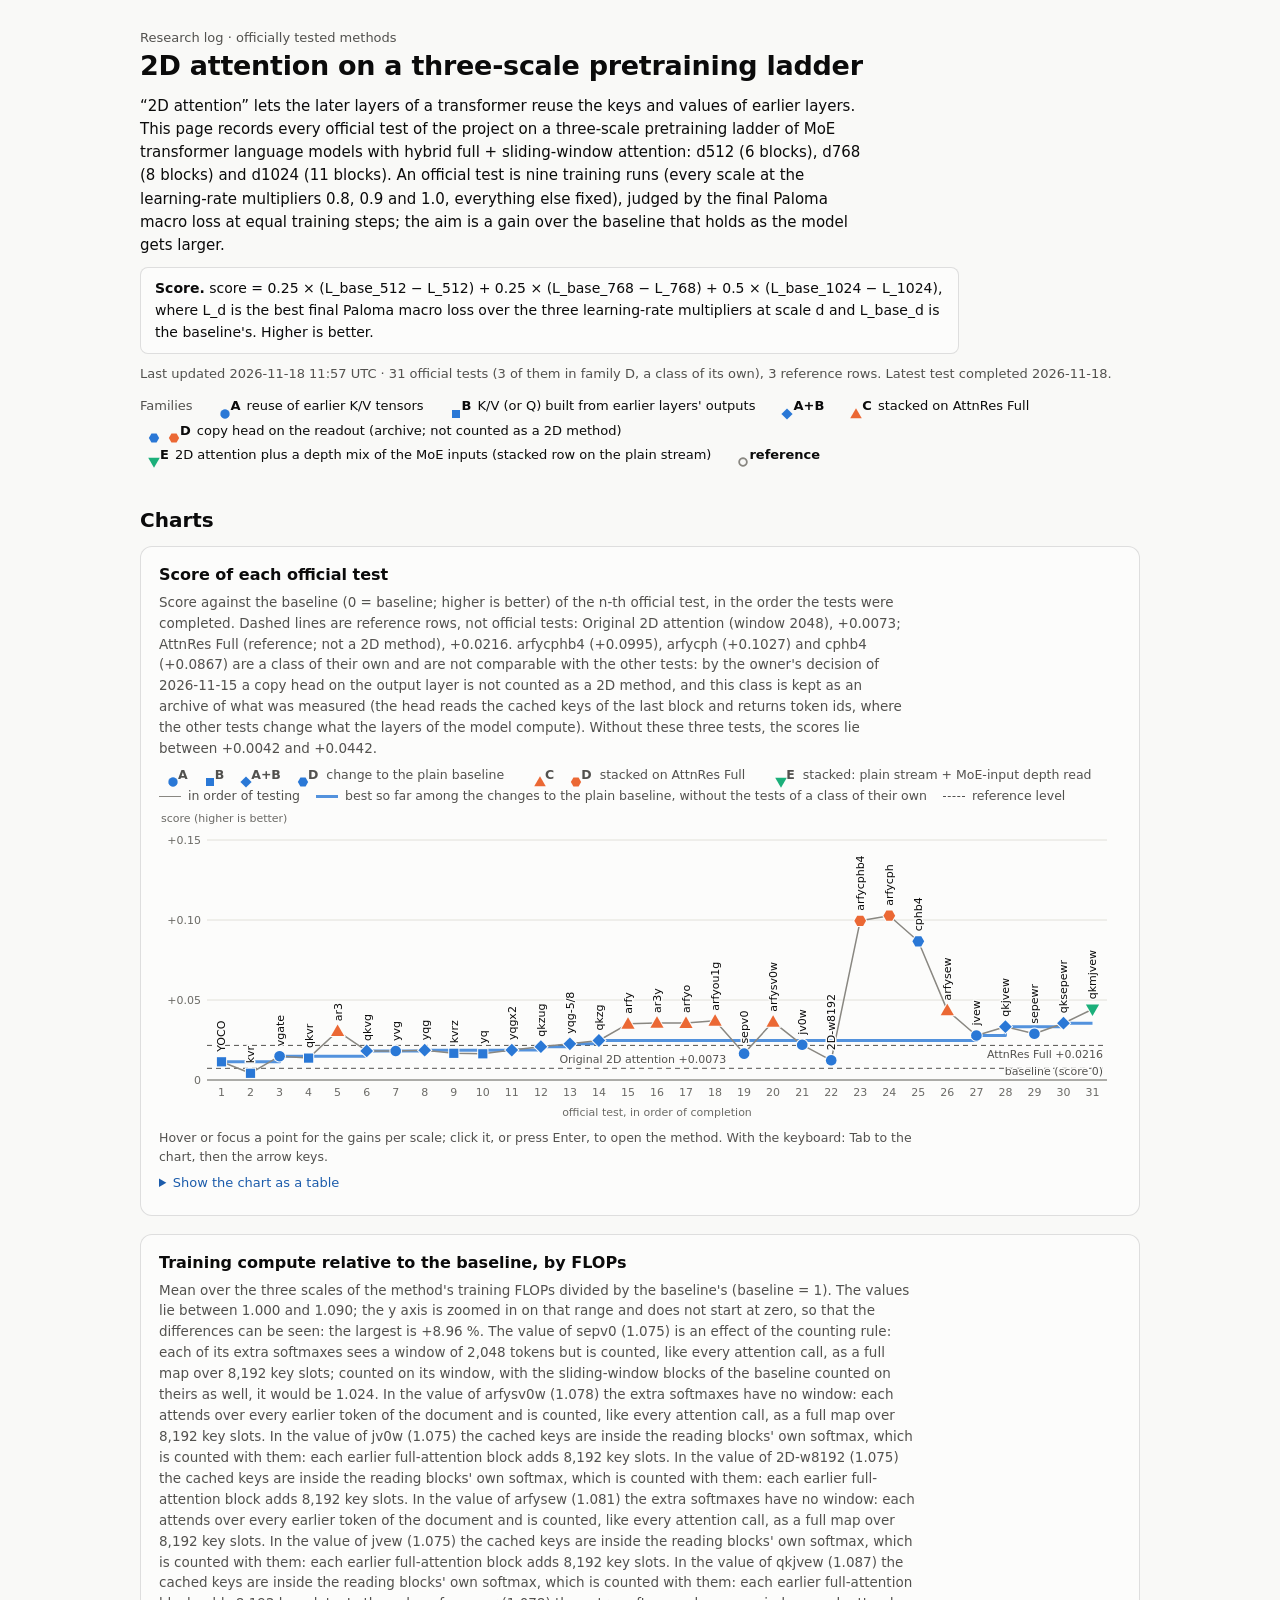
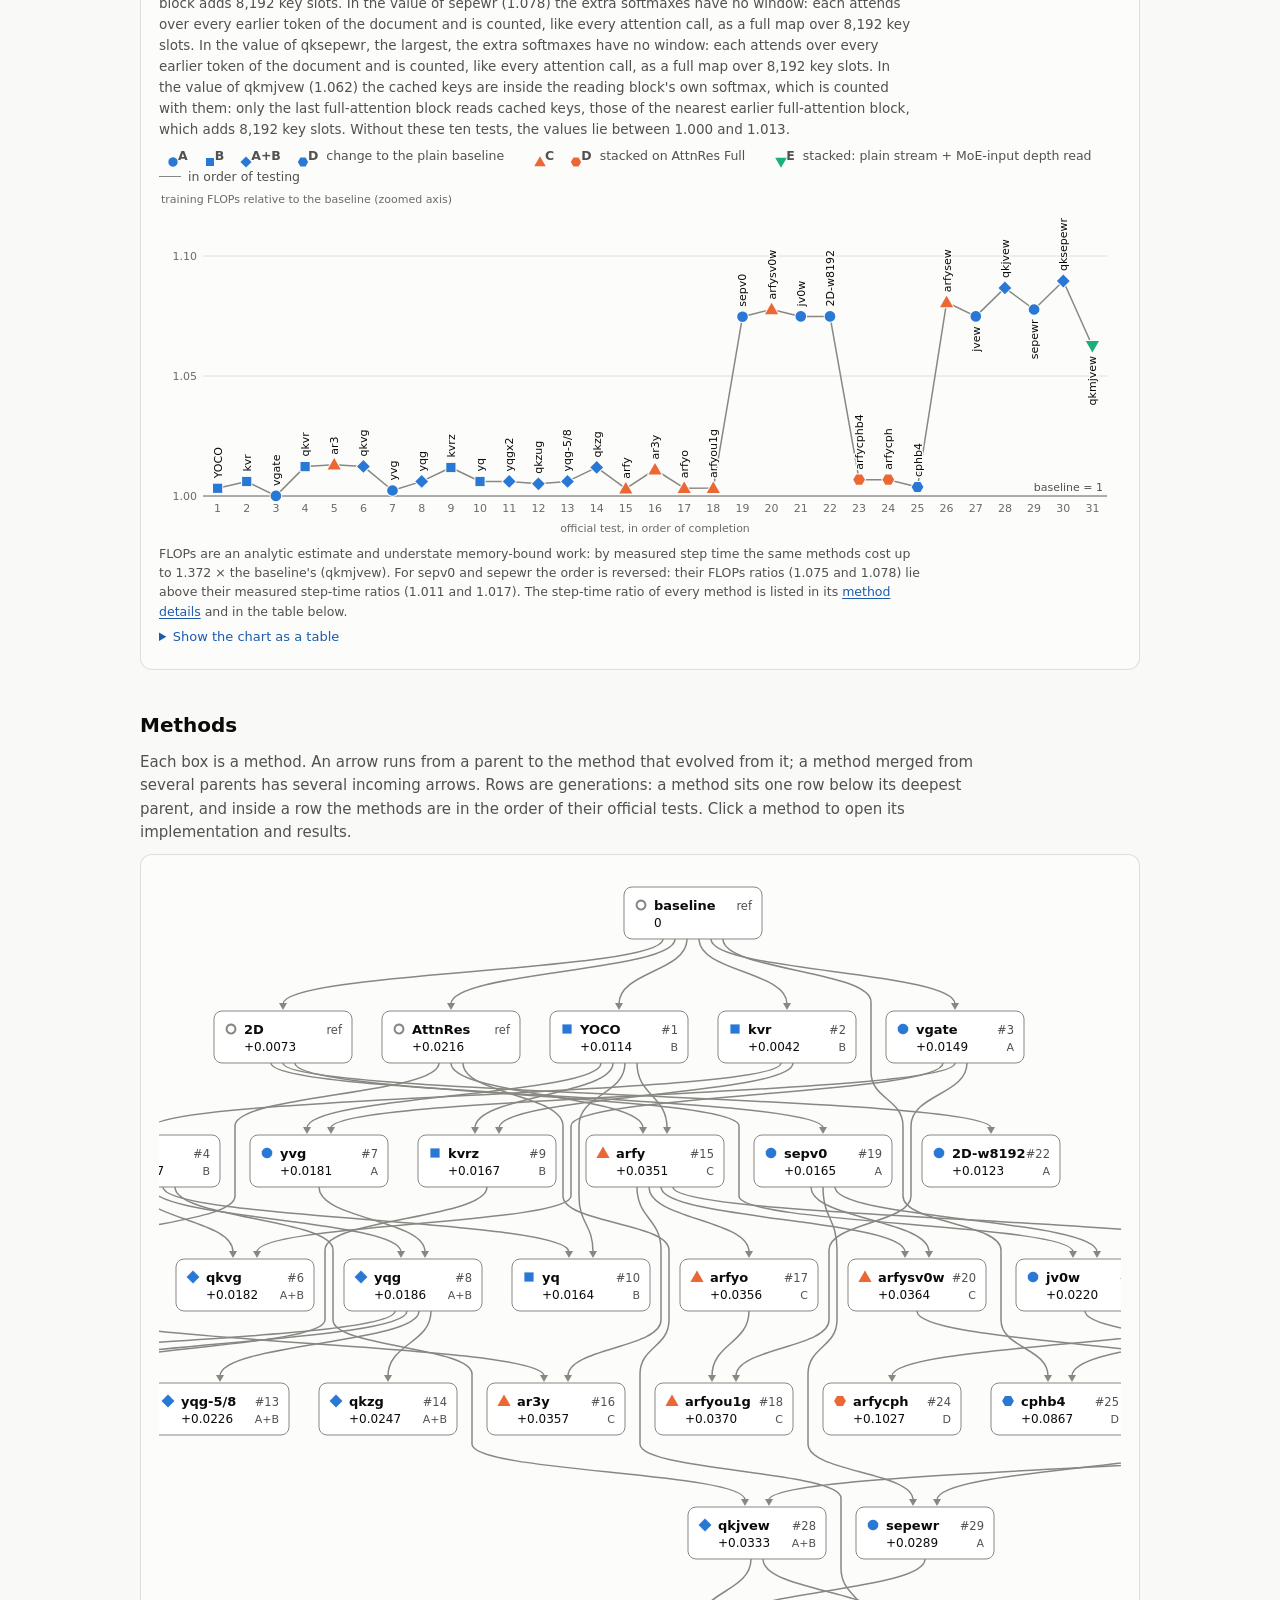
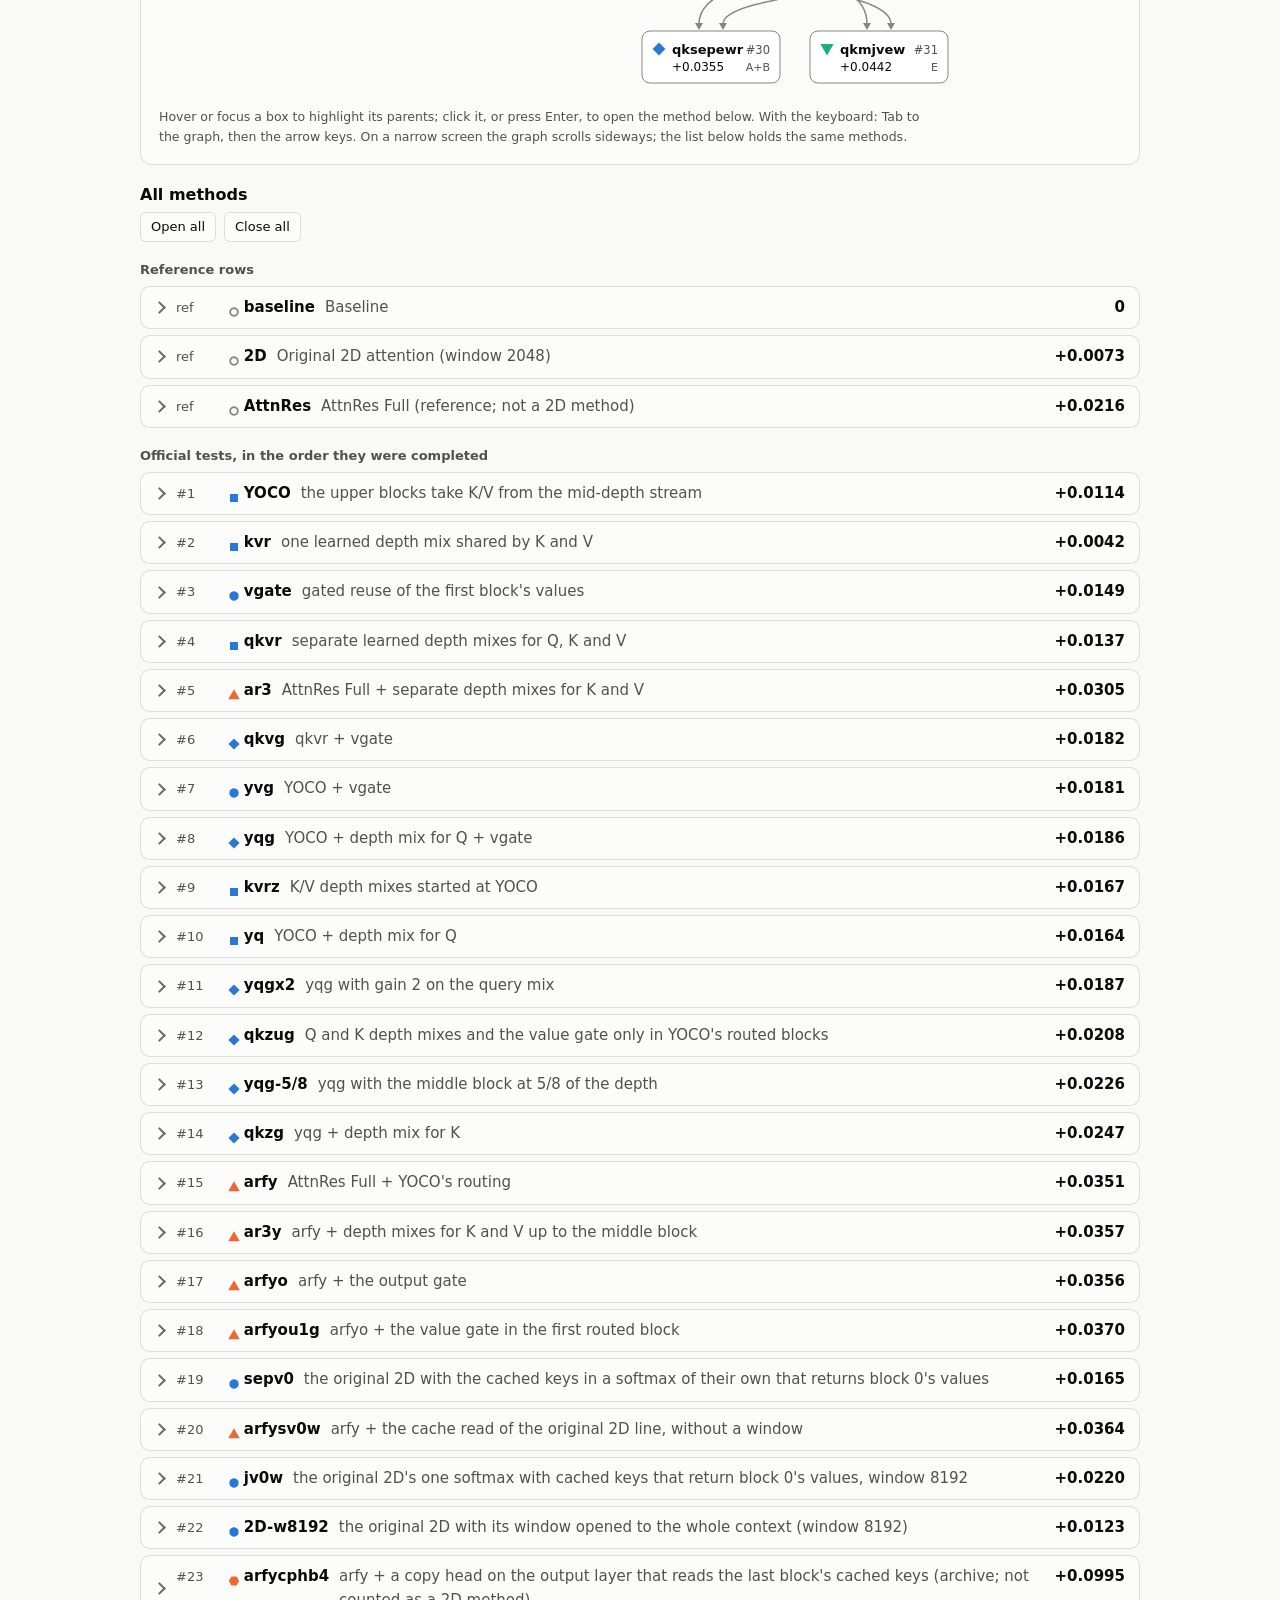
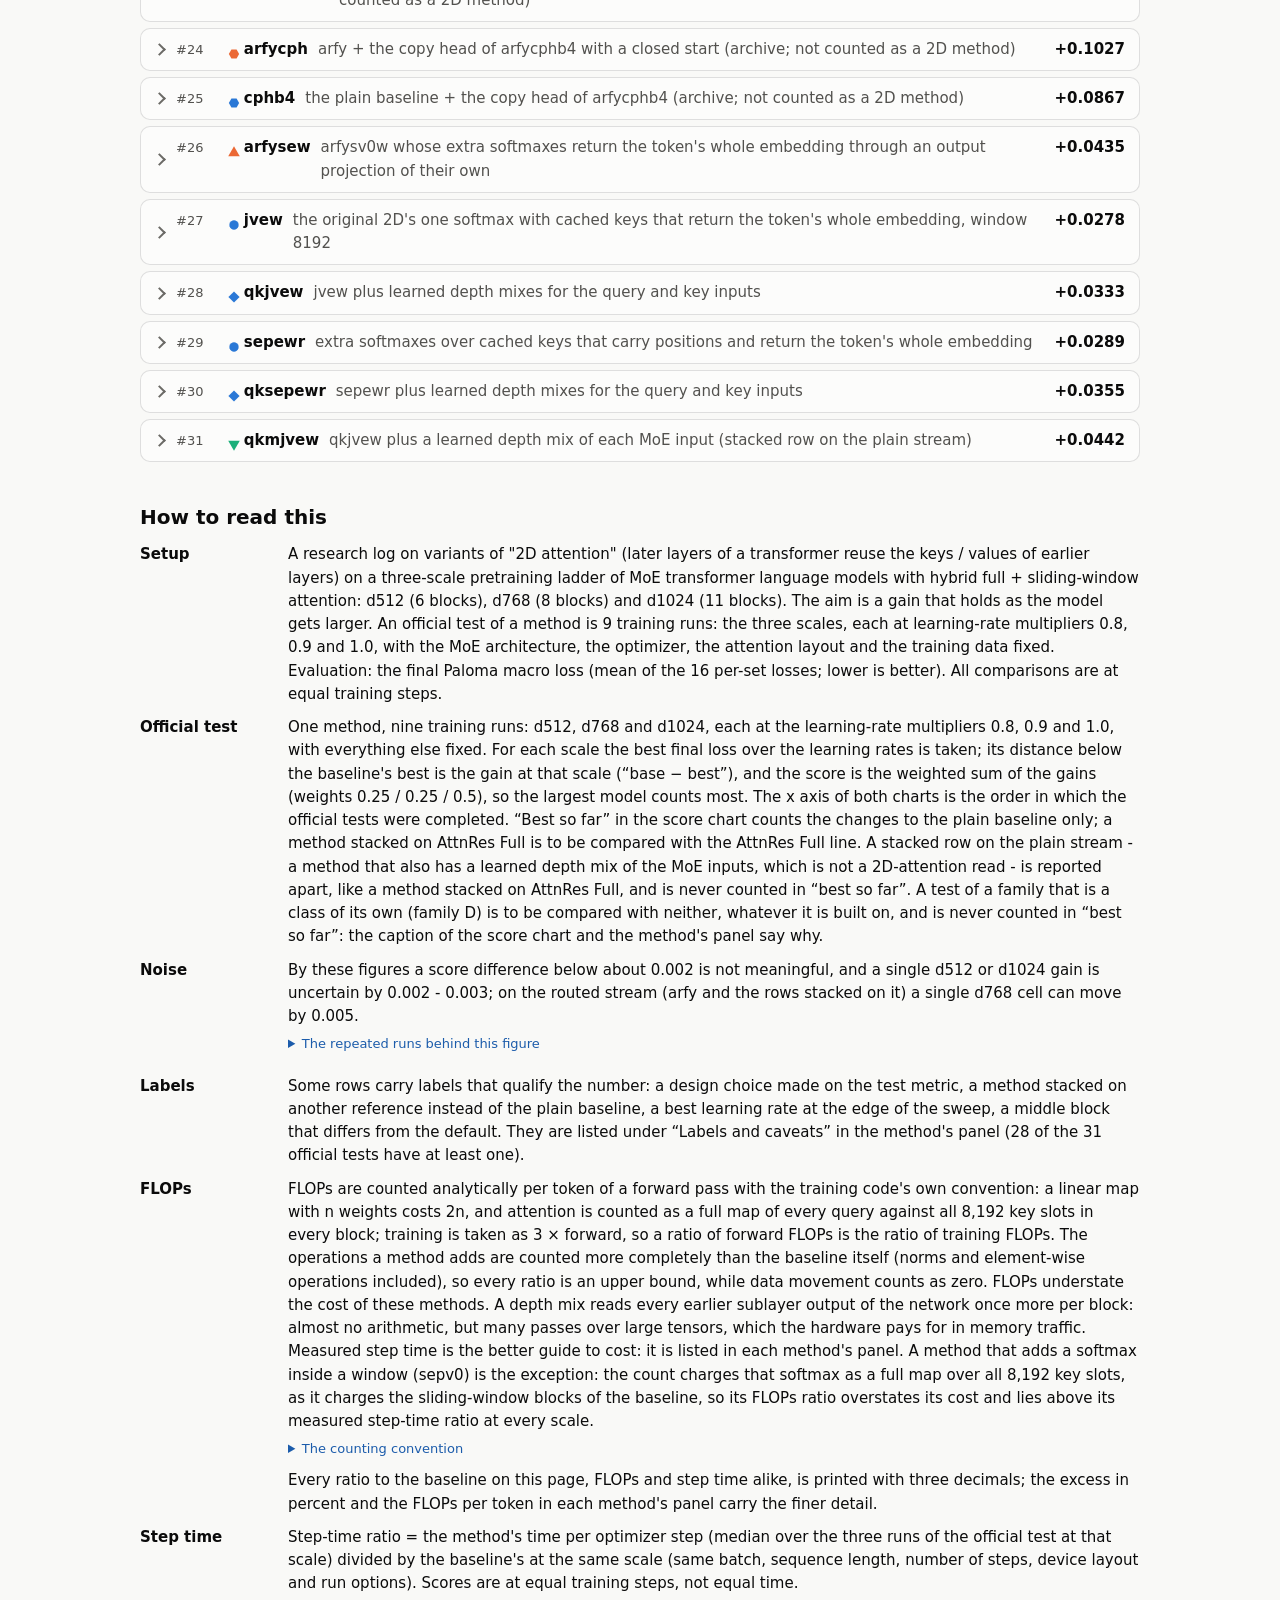
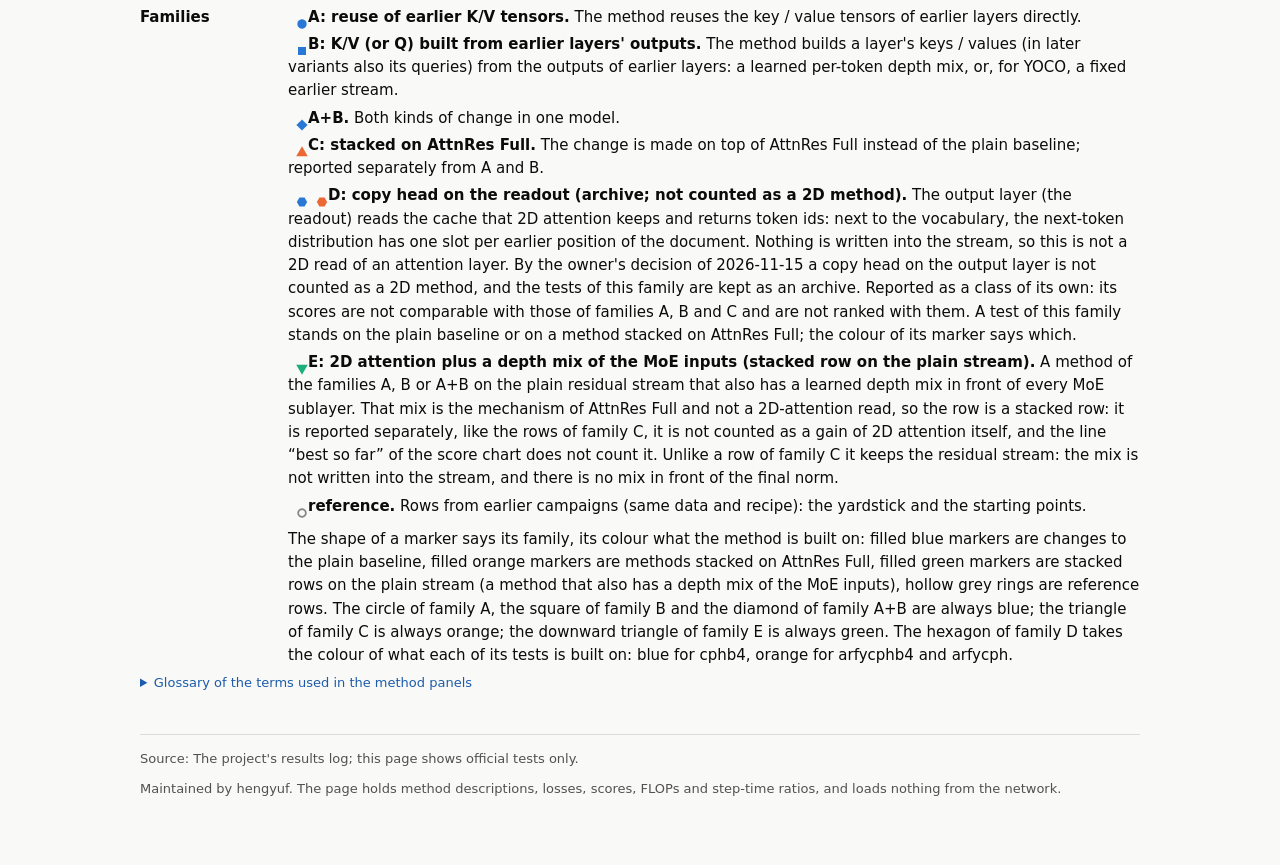
==== 2d-rsi/index.html @ 274626d0 "Official test 31: qkmjvew (+0.0442, stacked row on the plain stream) Co-Authored-By: Claude Fable 5." ====
<!doctype html>
<html lang="en">
<head>
<meta charset="utf-8">
<meta name="viewport" content="width=device-width, initial-scale=1">
<meta name="robots" content="noindex">
<meta name="referrer" content="no-referrer">
<meta http-equiv="Content-Security-Policy" content="default-src 'none'; style-src 'unsafe-inline'; script-src 'unsafe-inline'; img-src data:; base-uri 'none'; form-action 'none'">
<title>2D attention on a three-scale pretraining ladder: officially tested methods</title>
<meta name="description" content="Scores, training compute and lineage of every official test in a research log on 2D attention, on a three-scale pretraining ladder of MoE transformer language models.">
<link rel="icon" href="data:,">
<style>
/* Tokens: light first, dark selected separately (same hues, stepped for the dark surface). */
:root {
  color-scheme: light dark;
  --plane: #f9f9f7;
  --surface: #fcfcfb;
  --raised: #ffffff;
  --ink: #0b0b0b;
  --ink-2: #52514e;
  --ink-3: #6b6a66;
  --grid: #e1e0d9;
  --axis: #c3c2b7;
  --border: rgba(11, 11, 11, 0.12);
  --s1: #2a78d6;
  --s2: #eb6834;
  --s3: #1baf7a;
  --refmark: #898781;
  --link: #1c5cab;
  --focus: #2a78d6;
  --sel: #eef4fc;
  --tint: rgba(42, 120, 214, 0.12);
  --shadow: 0 2px 10px rgba(11, 11, 11, 0.12);
}
@media (prefers-color-scheme: dark) {
  :root {
    --plane: #0d0d0d;
    --surface: #1a1a19;
    --raised: #222221;
    --ink: #f0efec;
    --ink-2: #c3c2b7;
    --ink-3: #a09f97;
    --grid: #2c2c2a;
    --axis: #383835;
    --border: rgba(255, 255, 255, 0.12);
    --s1: #3987e5;
    --s2: #d95926;
    --s3: #199e70;
    --refmark: #898781;
    --link: #86b6ef;
    --focus: #6da7ec;
    --sel: #1d2a3b;
    --tint: rgba(57, 135, 229, 0.2);
    --shadow: 0 2px 12px rgba(0, 0, 0, 0.55);
  }
}

* { box-sizing: border-box; }
html { -webkit-text-size-adjust: 100%; text-size-adjust: 100%; }
body {
  margin: 0;
  background: var(--plane);
  color: var(--ink);
  font: 15px/1.55 system-ui, -apple-system, "Segoe UI", sans-serif;
}
.page { max-width: 1040px; margin: 0 auto; padding: 28px 20px 56px; }
h1 { font-size: 27px; line-height: 1.2; margin: 2px 0 12px; letter-spacing: -0.01em; }
h2 { font-size: 20px; margin: 40px 0 10px; }
h3 { font-size: 16px; margin: 0 0 4px; }
h4 { font-size: 14px; margin: 22px 0 6px; }
h5 { font-size: 14px; margin: 22px 0 6px; }
h6 { font-size: 14px; margin: 0 0 6px; }
p { margin: 0 0 10px; }
a { color: var(--link); text-underline-offset: 2px; }
code { font: 12.5px/1.5 ui-monospace, "SF Mono", Menlo, Consolas, monospace; }
:focus-visible { outline: 2px solid var(--focus); outline-offset: 2px; }
.quiet { color: var(--ink-2); }
.k { font-weight: 600; }
.sprite { position: absolute; }
.skip { position: absolute; left: -9999px; top: 8px; background: var(--raised); padding: 6px 10px; border-radius: 6px; }
.skip:focus { left: 12px; z-index: 20; }

/* header */
.eyebrow { color: var(--ink-2); font-size: 13px; margin: 0; }
.intro { max-width: 76ch; }
.formula-box {
  background: var(--surface); border: 1px solid var(--border); border-radius: 8px;
  padding: 10px 14px; max-width: 92ch; font-size: 14px;
}
.updated { color: var(--ink-2); font-size: 13px; }
.legend { display: flex; flex-wrap: wrap; gap: 4px 18px; align-items: center; font-size: 13px; margin: 12px 0 0; }
.lg-h { color: var(--ink-2); }
.lg { display: inline-flex; align-items: center; gap: 6px; }
.mk { flex: none; vertical-align: -2px; overflow: visible; }
.mk.g-plain { fill: var(--s1); }
.mk.g-stacked { fill: var(--s2); }
.mk.g-stacked_plain { fill: var(--s3); }
.mk.g-reference { fill: none; stroke: var(--refmark); stroke-width: 2; }
.noscript { border: 1px solid var(--border); border-radius: 8px; padding: 10px 14px; }

/* cards and charts */
.card {
  background: var(--surface); border: 1px solid var(--border); border-radius: 12px;
  margin: 0 0 18px; padding: 16px 18px 12px;
}
figcaption .sub { color: var(--ink-2); font-size: 13.5px; max-width: 88ch; margin-bottom: 6px; }
.keys { display: flex; flex-wrap: wrap; gap: 2px 16px; align-items: center; font-size: 12.5px; color: var(--ink-2); margin: 0 0 4px; }
.keys .lg { gap: 5px; margin-right: -8px; }
.keys .lg-g { margin-right: 6px; }
.key { display: inline-flex; align-items: center; gap: 7px; }
.key .ln { display: inline-block; width: 22px; height: 0; border-top: 2px solid var(--refmark); }
.key .ln-seq { border-top-width: 1.5px; }
.key .ln-best { border-top-color: var(--s1); border-top-width: 3px; opacity: 0.8; }
.key .ln-ref { border-top: 1.5px dashed var(--ink-2); }
.chart { position: relative; min-height: 300px; }
.chart svg, .forest-scroll svg { display: block; overflow: visible; }
/* the hidden text the script measures label widths with (same font as the chart texts) */
.measure { position: absolute; left: -9999px; top: 0; visibility: hidden; pointer-events: none; }
.hint { color: var(--ink-2); font-size: 12.5px; margin: 6px 0 6px; max-width: 96ch; }
svg text { font-family: inherit; fill: var(--ink-2); font-size: 11px; }
.t-tick { font-variant-numeric: tabular-nums; fill: var(--ink-3); }
.t-axis { fill: var(--ink-3); }
.t-lab { fill: var(--ink); font-size: 11px; }
.t-ref { fill: var(--ink-2); }
.halo { paint-order: stroke; stroke: var(--surface); stroke-width: 3px; stroke-linejoin: round; }
.grid { stroke: var(--grid); stroke-width: 1; }
/* Lines that carry information keep 3:1 against the card in both themes: the baseline level, the best-so-far
   band (the series colour at 0.8 is 3.1:1 light, 3.5:1 dark) and the borders of the forest boxes. */
.base { stroke: var(--ink-3); stroke-width: 1; }
.l-seq { fill: none; stroke: var(--refmark); stroke-width: 1.5; stroke-linejoin: round; stroke-linecap: round; }
.l-best { fill: none; stroke: var(--s1); stroke-width: 3; stroke-opacity: 0.8; stroke-linejoin: round; }
.l-ref { stroke: var(--ink-2); stroke-width: 1; stroke-dasharray: 5 4; }
.cross { stroke: var(--ink-3); stroke-width: 1; visibility: hidden; }
.cross.is-on { visibility: visible; }
.pt { cursor: pointer; outline: none; }
.pt .hit { fill: transparent; }
.pt .ring { fill: none; stroke: transparent; stroke-width: 2; }
.pt.is-hover .ring { stroke: var(--ink-3); }
.pt.is-selected .ring { stroke: var(--ink); }
.pt:focus-visible .ring { stroke: var(--focus); stroke-width: 3; }
.sh { stroke: var(--surface); stroke-width: 2; paint-order: stroke; }
.sh.g-plain { fill: var(--s1); }
.sh.g-stacked { fill: var(--s2); }
.sh.g-stacked_plain { fill: var(--s3); }
.sh.g-reference { fill: var(--raised); stroke: var(--refmark); stroke-width: 2; paint-order: normal; }

/* forest */
.forest-scroll { overflow-x: auto; padding: 4px 0 6px; }
.forest-scroll svg { margin: 0 auto; }
.node { cursor: pointer; outline: none; }
.node .box { fill: var(--raised); stroke: var(--refmark); stroke-width: 1; }
.node .ring { fill: none; stroke: transparent; stroke-width: 3; }
.node.is-hover .box { stroke: var(--ink-2); }
.node.is-selected .box { fill: var(--sel); stroke: var(--focus); stroke-width: 2; }
.node:focus-visible .ring { stroke: var(--focus); }
.n-tag { font-size: 13px; font-weight: 600; fill: var(--ink); }
.n-num { font-size: 11.5px; fill: var(--ink-2); font-variant-numeric: tabular-nums; }
.n-score { font-size: 12px; fill: var(--ink); font-variant-numeric: tabular-nums; }
.n-fam { font-size: 11px; fill: var(--ink-2); }
.edge { fill: none; stroke: var(--refmark); stroke-width: 1.5; }
.arrow { fill: var(--refmark); }
.edge.is-on { stroke: var(--ink); stroke-width: 2; }
.arrow.is-on { fill: var(--ink); }
.forest.has-focus .edge:not(.is-on), .forest.has-focus .arrow:not(.is-on) { opacity: 0.28; }
.forest.has-focus .node:not(.is-rel) { opacity: 0.5; }

/* tooltip */
.tip {
  position: absolute; z-index: 30; pointer-events: none; max-width: 320px;
  background: var(--raised); color: var(--ink); border: 1px solid var(--border); border-radius: 8px;
  box-shadow: var(--shadow); padding: 9px 11px; font-size: 12.5px; line-height: 1.45;
}
.tip[hidden] { display: none; }
.tip .th { font-weight: 600; margin: 0 0 2px; display: flex; gap: 6px; align-items: center; }
.tip .tv { font-size: 16px; font-weight: 600; font-variant-numeric: tabular-nums; margin: 2px 0 4px; }
.tip .tv small { font-size: 12px; font-weight: 400; color: var(--ink-2); }
.tip .tr { display: flex; justify-content: space-between; gap: 16px; font-variant-numeric: tabular-nums; }
.tip .tr span:first-child { color: var(--ink-2); }
.tip .tn { color: var(--ink-2); margin: 4px 0 0; }

/* method list */
.sectlead { max-width: 88ch; color: var(--ink-2); }
.toolbar { display: flex; gap: 8px; margin: 0 0 8px; }
button {
  font: inherit; font-size: 13px; color: var(--ink); background: var(--surface);
  border: 1px solid var(--border); border-radius: 6px; padding: 4px 10px; cursor: pointer;
}
button:hover { border-color: var(--ink-3); }
h4.grp { color: var(--ink-2); font-weight: 600; font-size: 13px; margin: 18px 0 6px; }
.mlist { display: grid; gap: 6px; }
details.method {
  background: var(--surface); border: 1px solid var(--border); border-radius: 10px;
  scroll-margin-top: 10px;
}
details.method.is-selected { border-color: var(--focus); box-shadow: 0 0 0 1px var(--focus); }
details.method > summary {
  display: flex; flex-wrap: wrap; align-items: baseline; gap: 2px 10px;
  padding: 9px 14px; cursor: pointer; list-style: none; border-radius: 10px;
}
details.method > summary::-webkit-details-marker { display: none; }
details.method > summary::before {
  content: ""; flex: none; width: 7px; height: 7px; margin-right: 2px; align-self: center;
  border-right: 2px solid var(--ink-3); border-bottom: 2px solid var(--ink-3); transform: rotate(-45deg);
}
details.method[open] > summary::before { transform: rotate(45deg); }
details.method[open] > summary { border-bottom: 1px solid var(--border); border-radius: 10px 10px 0 0; }
details.method.is-selected > summary { background: var(--sel); }
.s-n { color: var(--ink-2); font-variant-numeric: tabular-nums; min-width: 2.6em; font-size: 13px; }
.s-tag { font-weight: 600; }
.s-title { flex: 1 1 260px; color: var(--ink-2); }
.s-score { margin-left: auto; font-weight: 600; font-variant-numeric: tabular-nums; }
.panel { padding: 12px 16px 14px; }
.panel > p, .panel li { max-width: 92ch; }
.lead { font-size: 15.5px; }
.chips { display: flex; flex-wrap: wrap; gap: 6px; margin-bottom: 8px; }
.chip {
  font-size: 12px; color: var(--ink-2); border: 1px solid var(--border); border-radius: 999px;
  padding: 1px 9px; background: var(--raised);
}
.rel { font-weight: 600; font-size: 13.5px; margin: 10px 0 4px; }
.rel .goto { font-weight: 400; }
ul { margin: 0 0 10px; padding-left: 20px; }
ul.parents, ul.labels, ul.codes, ul.ops, ul.fam { padding-left: 18px; }
ul.labels li { margin-bottom: 4px; }
ul.labels { border-left: 3px solid var(--ink-3); padding: 6px 10px 6px 30px; background: var(--raised); border-radius: 0 8px 8px 0; }
ul.formulas { list-style: none; padding: 8px 12px; background: var(--raised); border: 1px solid var(--border); border-radius: 8px; overflow-x: auto; }
ul.formulas li { white-space: pre-wrap; max-width: none; }
ul.fam { list-style: none; padding-left: 0; }
ul.fam li { margin-bottom: 4px; }
ul.fam .mk { margin-right: 6px; }
ul.codes, ul.ops { font-size: 13px; color: var(--ink-2); }
.goto { white-space: nowrap; }
.goto .mk { margin-right: 4px; }
.scoreline { font-variant-numeric: tabular-nums; margin-top: 8px; }
.note { font-size: 13px; color: var(--ink-2); }
.variant { border: 1px dashed var(--axis); border-radius: 8px; padding: 10px 12px; margin: 12px 0; }
.back { margin: 14px 0 0; font-size: 13px; display: flex; gap: 16px; }
details.sub { margin: 6px 0 10px; }
details.sub > summary { cursor: pointer; color: var(--link); font-size: 13px; width: fit-content; }
details.sub[open] > summary { margin-bottom: 8px; }

/* tables */
.tablewrap { overflow-x: auto; margin: 6px 0 10px; }
table { border-collapse: collapse; font-size: 13px; }
table.view { min-width: 100%; }
caption { caption-side: bottom; text-align: left; color: var(--ink-2); font-size: 12.5px; padding-top: 6px; max-width: 92ch; }
th, td { padding: 4px 10px; border-bottom: 1px solid var(--grid); text-align: left; vertical-align: baseline; }
thead th { color: var(--ink-2); font-weight: 600; border-bottom-color: var(--axis); white-space: nowrap; }
tbody th { font-weight: 600; white-space: nowrap; }
.num { text-align: right; font-variant-numeric: tabular-nums; white-space: nowrap; }
strong.best { background: var(--tint); border-radius: 4px; padding: 0 3px; margin: 0 -3px; }
tr.b-row td { color: var(--ink-2); }
tr.b-row td, tr.m-row + tr.b-row td { border-bottom-color: var(--axis); }
td.gain { font-weight: 600; }

/* notes */
dl.notes { display: grid; grid-template-columns: minmax(90px, 130px) 1fr; gap: 10px 18px; margin: 0; }
dl.notes > dt { font-weight: 600; }
dl.notes > dd { margin: 0; max-width: 92ch; }
.glossary dl { margin: 0; }
.glossary dt { font-weight: 600; margin-top: 8px; }
.glossary dd { margin: 0; max-width: 92ch; color: var(--ink-2); }
footer { margin-top: 40px; padding-top: 14px; border-top: 1px solid var(--border); color: var(--ink-2); font-size: 13px; }

@media (max-width: 560px) {
  .page { padding: 18px 12px 40px; }
  h1 { font-size: 22px; }
  .card { padding: 12px 10px 10px; border-radius: 10px; }
  dl.notes { grid-template-columns: 1fr; gap: 2px 0; }
  dl.notes > dd { margin-bottom: 10px; }
  .panel { padding: 10px 12px 12px; }
  th, td { padding: 4px 7px; }
}
@media (prefers-reduced-motion: reduce) {
  * { scroll-behavior: auto !important; transition: none !important; animation: none !important; }
}
@media (forced-colors: active) {
  .sh.g-plain, .sh.g-stacked, .sh.g-stacked_plain, .mk.g-plain, .mk.g-stacked, .mk.g-stacked_plain { fill: CanvasText; }
  .l-seq, .l-best, .l-ref, .edge, .grid, .base { stroke: CanvasText; }
  .node .box { stroke: CanvasText; }
}
</style>
</head>
<body>
<svg class="sprite" width="0" height="0" aria-hidden="true" focusable="false"><defs><symbol id="mk-circle" viewBox="-8 -8 16 16"><path d="M5.3 0L5.04 1.64L4.29 3.12L3.12 4.29L1.64 5.04L0 5.3L-1.64 5.04L-3.12 4.29L-4.29 3.12L-5.04 1.64L-5.3 0L-5.04 -1.64L-4.29 -3.12L-3.12 -4.29L-1.64 -5.04L-0 -5.3L1.64 -5.04L3.12 -4.29L4.29 -3.12L5.04 -1.64Z"/></symbol><symbol id="mk-square" viewBox="-8 -8 16 16"><path d="M-4.6 -4.6L4.6 -4.6L4.6 4.6L-4.6 4.6Z"/></symbol><symbol id="mk-diamond" viewBox="-8 -8 16 16"><path d="M0 -6.4L6.4 0L0 6.4L-6.4 0Z"/></symbol><symbol id="mk-triangle" viewBox="-8 -8 16 16"><path d="M0 -6.6L6.6 4.9L-6.6 4.9Z"/></symbol><symbol id="mk-triangle-down" viewBox="-8 -8 16 16"><path d="M0 6.6L6.6 -4.9L-6.6 -4.9Z"/></symbol><symbol id="mk-hexagon" viewBox="-8 -8 16 16"><path d="M5.9 0L2.95 5.11L-2.95 5.11L-5.9 0L-2.95 -5.11L2.95 -5.11Z"/></symbol><symbol id="mk-ring" viewBox="-8 -8 16 16"><path d="M4.4 0L4.18 1.36L3.56 2.59L2.59 3.56L1.36 4.18L0 4.4L-1.36 4.18L-2.59 3.56L-3.56 2.59L-4.18 1.36L-4.4 0L-4.18 -1.36L-3.56 -2.59L-2.59 -3.56L-1.36 -4.18L-0 -4.4L1.36 -4.18L2.59 -3.56L3.56 -2.59L4.18 -1.36Z"/></symbol></defs></svg>
<a class="skip" href="#methods">Skip to the methods</a>
<div class="page">
<header><p class="eyebrow">Research log · officially tested methods</p><h1>2D attention on a three-scale pretraining ladder</h1><p class="intro">“2D attention” lets the later layers of a transformer reuse the keys and values of earlier layers. This page records every official test of the project on a three-scale pretraining ladder of MoE transformer language models with hybrid full + sliding-window attention: d512 (6 blocks), d768 (8 blocks) and d1024 (11 blocks). An official test is nine training runs (every scale at the learning-rate multipliers 0.8, 0.9 and 1.0, everything else fixed), judged by the final Paloma macro loss at equal training steps; the aim is a gain over the baseline that holds as the model gets larger.</p><p class="formula-box"><span class="k">Score.</span> score = 0.25 × (L_base_512 − L_512) + 0.25 × (L_base_768 − L_768) + 0.5 × (L_base_1024 − L_1024), where L_d is the best final Paloma macro loss over the three learning-rate multipliers at scale d and L_base_d is the baseline&#x27;s. Higher is better.</p><p class="updated">Last updated <time datetime="2026-11-18T11:57:15Z">2026-11-18 11:57 UTC</time> · 31 official tests (3 of them in family D, a class of its own), 3 reference rows. Latest test completed 2026-11-18.</p><p class="legend" id="legend"><span class="lg-h">Families</span><span class="lg" title="The method reuses the key / value tensors of earlier layers directly."><svg class="mk g-plain" viewBox="-8 -8 16 16" width="14" height="14" aria-hidden="true" focusable="false"><use href="#mk-circle"/></svg><strong>A</strong> reuse of earlier K/V tensors</span><span class="lg" title="The method builds a layer&#x27;s keys / values (in later variants also its queries) from the outputs of earlier layers: a learned per-token depth mix, or, for YOCO, a fixed earlier stream."><svg class="mk g-plain" viewBox="-8 -8 16 16" width="14" height="14" aria-hidden="true" focusable="false"><use href="#mk-square"/></svg><strong>B</strong> K/V (or Q) built from earlier layers&#x27; outputs</span><span class="lg" title="Both kinds of change in one model."><svg class="mk g-plain" viewBox="-8 -8 16 16" width="14" height="14" aria-hidden="true" focusable="false"><use href="#mk-diamond"/></svg><strong>A+B</strong></span><span class="lg" title="The change is made on top of AttnRes Full instead of the plain baseline; reported separately from A and B."><svg class="mk g-stacked" viewBox="-8 -8 16 16" width="14" height="14" aria-hidden="true" focusable="false"><use href="#mk-triangle"/></svg><strong>C</strong> stacked on AttnRes Full</span><span class="lg" title="The output layer (the readout) reads the cache that 2D attention keeps and returns token ids: next to the vocabulary, the next-token distribution has one slot per earlier position of the document. Nothing is written into the stream, so this is not a 2D read of an attention layer. By the owner&#x27;s decision of 2026-11-15 a copy head on the output layer is not counted as a 2D method, and the tests of this family are kept as an archive. Reported as a class of its own: its scores are not comparable with those of families A, B and C and are not ranked with them. A test of this family stands on the plain baseline or on a method stacked on AttnRes Full; the colour of its marker says which."><svg class="mk g-plain" viewBox="-8 -8 16 16" width="14" height="14" aria-hidden="true" focusable="false"><use href="#mk-hexagon"/></svg><svg class="mk g-stacked" viewBox="-8 -8 16 16" width="14" height="14" aria-hidden="true" focusable="false"><use href="#mk-hexagon"/></svg><strong>D</strong> copy head on the readout (archive; not counted as a 2D method)</span><span class="lg" title="A method of the families A, B or A+B on the plain residual stream that also has a learned depth mix in front of every MoE sublayer. That mix is the mechanism of AttnRes Full and not a 2D-attention read, so the row is a stacked row: it is reported separately, like the rows of family C, it is not counted as a gain of 2D attention itself, and the line “best so far” of the score chart does not count it. Unlike a row of family C it keeps the residual stream: the mix is not written into the stream, and there is no mix in front of the final norm."><svg class="mk g-stacked_plain" viewBox="-8 -8 16 16" width="14" height="14" aria-hidden="true" focusable="false"><use href="#mk-triangle-down"/></svg><strong>E</strong> 2D attention plus a depth mix of the MoE inputs (stacked row on the plain stream)</span><span class="lg" title="Rows from earlier campaigns (same data and recipe): the yardstick and the starting points."><svg class="mk g-reference" viewBox="-8 -8 16 16" width="14" height="14" aria-hidden="true" focusable="false"><use href="#mk-ring"/></svg><strong>reference</strong></span></p></header>
<noscript><p class="noscript">The two charts and the forest are drawn by a script on this page. Without it, the tables under each chart and the list of methods hold the same data.</p></noscript>
<main>
<section id="charts" aria-labelledby="h-charts"><h2 id="h-charts">Charts</h2><figure class="card" id="card-score"><figcaption><h3>Score of each official test</h3><p class="sub">Score against the baseline (0 = baseline; higher is better) of the n-th official test, in the order the tests were completed. Dashed lines are reference rows, not official tests: Original 2D attention (window 2048), +0.0073; AttnRes Full (reference; not a 2D method), +0.0216. arfycphb4 (+0.0995), arfycph (+0.1027) and cphb4 (+0.0867) are a class of their own and are not comparable with the other tests: by the owner&#x27;s decision of 2026-11-15 a copy head on the output layer is not counted as a 2D method, and this class is kept as an archive of what was measured (the head reads the cached keys of the last block and returns token ids, where the other tests change what the layers of the model compute). Without these three tests, the scores lie between +0.0042 and +0.0442.</p><p class="keys"><span class="lg" title="The method reuses the key / value tensors of earlier layers directly."><svg class="mk g-plain" viewBox="-8 -8 16 16" width="14" height="14" aria-hidden="true" focusable="false"><use href="#mk-circle"/></svg><strong>A</strong></span><span class="lg" title="The method builds a layer&#x27;s keys / values (in later variants also its queries) from the outputs of earlier layers: a learned per-token depth mix, or, for YOCO, a fixed earlier stream."><svg class="mk g-plain" viewBox="-8 -8 16 16" width="14" height="14" aria-hidden="true" focusable="false"><use href="#mk-square"/></svg><strong>B</strong></span><span class="lg" title="Both kinds of change in one model."><svg class="mk g-plain" viewBox="-8 -8 16 16" width="14" height="14" aria-hidden="true" focusable="false"><use href="#mk-diamond"/></svg><strong>A+B</strong></span><span class="lg" title="The output layer (the readout) reads the cache that 2D attention keeps and returns token ids: next to the vocabulary, the next-token distribution has one slot per earlier position of the document. Nothing is written into the stream, so this is not a 2D read of an attention layer. By the owner&#x27;s decision of 2026-11-15 a copy head on the output layer is not counted as a 2D method, and the tests of this family are kept as an archive. Reported as a class of its own: its scores are not comparable with those of families A, B and C and are not ranked with them. A test of this family stands on the plain baseline or on a method stacked on AttnRes Full; the colour of its marker says which."><svg class="mk g-plain" viewBox="-8 -8 16 16" width="14" height="14" aria-hidden="true" focusable="false"><use href="#mk-hexagon"/></svg><strong>D</strong></span><span class="lg-g">change to the plain baseline</span><span class="lg" title="The change is made on top of AttnRes Full instead of the plain baseline; reported separately from A and B."><svg class="mk g-stacked" viewBox="-8 -8 16 16" width="14" height="14" aria-hidden="true" focusable="false"><use href="#mk-triangle"/></svg><strong>C</strong></span><span class="lg" title="The output layer (the readout) reads the cache that 2D attention keeps and returns token ids: next to the vocabulary, the next-token distribution has one slot per earlier position of the document. Nothing is written into the stream, so this is not a 2D read of an attention layer. By the owner&#x27;s decision of 2026-11-15 a copy head on the output layer is not counted as a 2D method, and the tests of this family are kept as an archive. Reported as a class of its own: its scores are not comparable with those of families A, B and C and are not ranked with them. A test of this family stands on the plain baseline or on a method stacked on AttnRes Full; the colour of its marker says which."><svg class="mk g-stacked" viewBox="-8 -8 16 16" width="14" height="14" aria-hidden="true" focusable="false"><use href="#mk-hexagon"/></svg><strong>D</strong></span><span class="lg-g">stacked on AttnRes Full</span><span class="lg" title="A method of the families A, B or A+B on the plain residual stream that also has a learned depth mix in front of every MoE sublayer. That mix is the mechanism of AttnRes Full and not a 2D-attention read, so the row is a stacked row: it is reported separately, like the rows of family C, it is not counted as a gain of 2D attention itself, and the line “best so far” of the score chart does not count it. Unlike a row of family C it keeps the residual stream: the mix is not written into the stream, and there is no mix in front of the final norm."><svg class="mk g-stacked_plain" viewBox="-8 -8 16 16" width="14" height="14" aria-hidden="true" focusable="false"><use href="#mk-triangle-down"/></svg><strong>E</strong></span><span class="lg-g">stacked: plain stream + MoE-input depth read</span><span class="key"><span class="ln ln-seq"></span>in order of testing</span><span class="key key-best"><span class="ln ln-best"></span>best so far among the changes to the plain baseline, without the tests of a class of their own</span><span class="key"><span class="ln ln-ref"></span>reference level</span></p></figcaption><div class="chart" id="chart-score" data-chart="score"></div><p class="hint">Hover or focus a point for the gains per scale; click it, or press Enter, to open the method. With the keyboard: Tab to the chart, then the arrow keys.</p><details class="sub tv"><summary>Show the chart as a table</summary><div class="tablewrap"><table class="view"><caption>Score and gain per scale of every official test, then the reference rows.</caption><thead><tr><th scope="col" class="num">Test</th><th scope="col">Method</th><th scope="col">Family</th><th scope="col" class="num">Score</th><th scope="col" class="num">Base − best, d512</th><th scope="col" class="num">Base − best, d768</th><th scope="col" class="num">Base − best, d1024</th></tr></thead><tbody><tr><th class="num" scope="row">1</th><td><a class="goto" href="#m-yoco" data-goto="yoco"><svg class="mk g-plain" viewBox="-8 -8 16 16" width="14" height="14" aria-hidden="true" focusable="false"><use href="#mk-square"/></svg>YOCO</a> <span class="quiet">the upper blocks take K/V from the mid-depth stream</span></td><td>B</td><td class="num"><strong>+0.0114</strong></td><td class="num">+0.01464</td><td class="num">+0.01436</td><td class="num">+0.00839</td></tr><tr><th class="num" scope="row">2</th><td><a class="goto" href="#m-kvr" data-goto="kvr"><svg class="mk g-plain" viewBox="-8 -8 16 16" width="14" height="14" aria-hidden="true" focusable="false"><use href="#mk-square"/></svg>kvr</a> <span class="quiet">one learned depth mix shared by K and V</span></td><td>B</td><td class="num"><strong>+0.0042</strong></td><td class="num">+0.00036</td><td class="num">+0.01090</td><td class="num">+0.00272</td></tr><tr><th class="num" scope="row">3</th><td><a class="goto" href="#m-vgate" data-goto="vgate"><svg class="mk g-plain" viewBox="-8 -8 16 16" width="14" height="14" aria-hidden="true" focusable="false"><use href="#mk-circle"/></svg>vgate</a> <span class="quiet">gated reuse of the first block&#x27;s values</span></td><td>A</td><td class="num"><strong>+0.0149</strong></td><td class="num">+0.02351</td><td class="num">+0.01704</td><td class="num">+0.00953</td></tr><tr><th class="num" scope="row">4</th><td><a class="goto" href="#m-qkvr" data-goto="qkvr"><svg class="mk g-plain" viewBox="-8 -8 16 16" width="14" height="14" aria-hidden="true" focusable="false"><use href="#mk-square"/></svg>qkvr</a> <span class="quiet">separate learned depth mixes for Q, K and V</span></td><td>B</td><td class="num"><strong>+0.0137</strong></td><td class="num">+0.01254</td><td class="num">+0.01389</td><td class="num">+0.01415</td></tr><tr><th class="num" scope="row">5</th><td><a class="goto" href="#m-ar3" data-goto="ar3"><svg class="mk g-stacked" viewBox="-8 -8 16 16" width="14" height="14" aria-hidden="true" focusable="false"><use href="#mk-triangle"/></svg>ar3</a> <span class="quiet">AttnRes Full + separate depth mixes for K and V</span></td><td>C</td><td class="num"><strong>+0.0305</strong></td><td class="num">+0.04244</td><td class="num">+0.02949</td><td class="num">+0.02505</td></tr><tr><th class="num" scope="row">6</th><td><a class="goto" href="#m-qkvg" data-goto="qkvg"><svg class="mk g-plain" viewBox="-8 -8 16 16" width="14" height="14" aria-hidden="true" focusable="false"><use href="#mk-diamond"/></svg>qkvg</a> <span class="quiet">qkvr + vgate</span></td><td>A+B</td><td class="num"><strong>+0.0182</strong></td><td class="num">+0.03713</td><td class="num">+0.00726</td><td class="num">+0.01429</td></tr><tr><th class="num" scope="row">7</th><td><a class="goto" href="#m-yvg" data-goto="yvg"><svg class="mk g-plain" viewBox="-8 -8 16 16" width="14" height="14" aria-hidden="true" focusable="false"><use href="#mk-circle"/></svg>yvg</a> <span class="quiet">YOCO + vgate</span></td><td>A</td><td class="num"><strong>+0.0181</strong></td><td class="num">+0.02624</td><td class="num">+0.01705</td><td class="num">+0.01454</td></tr><tr><th class="num" scope="row">8</th><td><a class="goto" href="#m-yqg" data-goto="yqg"><svg class="mk g-plain" viewBox="-8 -8 16 16" width="14" height="14" aria-hidden="true" focusable="false"><use href="#mk-diamond"/></svg>yqg</a> <span class="quiet">YOCO + depth mix for Q + vgate</span></td><td>A+B</td><td class="num"><strong>+0.0186</strong></td><td class="num">+0.01880</td><td class="num">+0.02057</td><td class="num">+0.01743</td></tr><tr><th class="num" scope="row">9</th><td><a class="goto" href="#m-kvrz" data-goto="kvrz"><svg class="mk g-plain" viewBox="-8 -8 16 16" width="14" height="14" aria-hidden="true" focusable="false"><use href="#mk-square"/></svg>kvrz</a> <span class="quiet">K/V depth mixes started at YOCO</span></td><td>B</td><td class="num"><strong>+0.0167</strong></td><td class="num">+0.02640</td><td class="num">+0.01657</td><td class="num">+0.01184</td></tr><tr><th class="num" scope="row">10</th><td><a class="goto" href="#m-yq" data-goto="yq"><svg class="mk g-plain" viewBox="-8 -8 16 16" width="14" height="14" aria-hidden="true" focusable="false"><use href="#mk-square"/></svg>yq</a> <span class="quiet">YOCO + depth mix for Q</span></td><td>B</td><td class="num"><strong>+0.0164</strong></td><td class="num">+0.01562</td><td class="num">+0.01946</td><td class="num">+0.01521</td></tr><tr><th class="num" scope="row">11</th><td><a class="goto" href="#m-yqgx2" data-goto="yqgx2"><svg class="mk g-plain" viewBox="-8 -8 16 16" width="14" height="14" aria-hidden="true" focusable="false"><use href="#mk-diamond"/></svg>yqgx2</a> <span class="quiet">yqg with gain 2 on the query mix</span></td><td>A+B</td><td class="num"><strong>+0.0187</strong></td><td class="num">+0.02035</td><td class="num">+0.01646</td><td class="num">+0.01896</td></tr><tr><th class="num" scope="row">12</th><td><a class="goto" href="#m-qkzug" data-goto="qkzug"><svg class="mk g-plain" viewBox="-8 -8 16 16" width="14" height="14" aria-hidden="true" focusable="false"><use href="#mk-diamond"/></svg>qkzug</a> <span class="quiet">Q and K depth mixes and the value gate only in YOCO&#x27;s routed blocks</span></td><td>A+B</td><td class="num"><strong>+0.0208</strong></td><td class="num">+0.02464</td><td class="num">+0.02324</td><td class="num">+0.01769</td></tr><tr><th class="num" scope="row">13</th><td><a class="goto" href="#m-yqg-58" data-goto="yqg-58"><svg class="mk g-plain" viewBox="-8 -8 16 16" width="14" height="14" aria-hidden="true" focusable="false"><use href="#mk-diamond"/></svg>yqg-5/8</a> <span class="quiet">yqg with the middle block at 5/8 of the depth</span></td><td>A+B</td><td class="num"><strong>+0.0226</strong></td><td class="num">+0.02822</td><td class="num">+0.02656</td><td class="num">+0.01783</td></tr><tr><th class="num" scope="row">14</th><td><a class="goto" href="#m-qkzg" data-goto="qkzg"><svg class="mk g-plain" viewBox="-8 -8 16 16" width="14" height="14" aria-hidden="true" focusable="false"><use href="#mk-diamond"/></svg>qkzg</a> <span class="quiet">yqg + depth mix for K</span></td><td>A+B</td><td class="num"><strong>+0.0247</strong></td><td class="num">+0.03448</td><td class="num">+0.02795</td><td class="num">+0.01817</td></tr><tr><th class="num" scope="row">15</th><td><a class="goto" href="#m-arfy" data-goto="arfy"><svg class="mk g-stacked" viewBox="-8 -8 16 16" width="14" height="14" aria-hidden="true" focusable="false"><use href="#mk-triangle"/></svg>arfy</a> <span class="quiet">AttnRes Full + YOCO&#x27;s routing</span></td><td>C</td><td class="num"><strong>+0.0351</strong></td><td class="num">+0.03944</td><td class="num">+0.04262</td><td class="num">+0.02913</td></tr><tr><th class="num" scope="row">16</th><td><a class="goto" href="#m-ar3y" data-goto="ar3y"><svg class="mk g-stacked" viewBox="-8 -8 16 16" width="14" height="14" aria-hidden="true" focusable="false"><use href="#mk-triangle"/></svg>ar3y</a> <span class="quiet">arfy + depth mixes for K and V up to the middle block</span></td><td>C</td><td class="num"><strong>+0.0357</strong></td><td class="num">+0.04499</td><td class="num">+0.04133</td><td class="num">+0.02824</td></tr><tr><th class="num" scope="row">17</th><td><a class="goto" href="#m-arfyo" data-goto="arfyo"><svg class="mk g-stacked" viewBox="-8 -8 16 16" width="14" height="14" aria-hidden="true" focusable="false"><use href="#mk-triangle"/></svg>arfyo</a> <span class="quiet">arfy + the output gate</span></td><td>C</td><td class="num"><strong>+0.0356</strong></td><td class="num">+0.04201</td><td class="num">+0.04037</td><td class="num">+0.03008</td></tr><tr><th class="num" scope="row">18</th><td><a class="goto" href="#m-arfyou1g" data-goto="arfyou1g"><svg class="mk g-stacked" viewBox="-8 -8 16 16" width="14" height="14" aria-hidden="true" focusable="false"><use href="#mk-triangle"/></svg>arfyou1g</a> <span class="quiet">arfyo + the value gate in the first routed block</span></td><td>C</td><td class="num"><strong>+0.0370</strong></td><td class="num">+0.05241</td><td class="num">+0.03850</td><td class="num">+0.02849</td></tr><tr><th class="num" scope="row">19</th><td><a class="goto" href="#m-sepv0" data-goto="sepv0"><svg class="mk g-plain" viewBox="-8 -8 16 16" width="14" height="14" aria-hidden="true" focusable="false"><use href="#mk-circle"/></svg>sepv0</a> <span class="quiet">the original 2D with the cached keys in a softmax of their own that returns block 0&#x27;s values</span></td><td>A</td><td class="num"><strong>+0.0165</strong></td><td class="num">+0.02533</td><td class="num">+0.01628</td><td class="num">+0.01221</td></tr><tr><th class="num" scope="row">20</th><td><a class="goto" href="#m-arfysv0w" data-goto="arfysv0w"><svg class="mk g-stacked" viewBox="-8 -8 16 16" width="14" height="14" aria-hidden="true" focusable="false"><use href="#mk-triangle"/></svg>arfysv0w</a> <span class="quiet">arfy + the cache read of the original 2D line, without a window</span></td><td>C</td><td class="num"><strong>+0.0364</strong></td><td class="num">+0.05113</td><td class="num">+0.03919</td><td class="num">+0.02760</td></tr><tr><th class="num" scope="row">21</th><td><a class="goto" href="#m-jv0w" data-goto="jv0w"><svg class="mk g-plain" viewBox="-8 -8 16 16" width="14" height="14" aria-hidden="true" focusable="false"><use href="#mk-circle"/></svg>jv0w</a> <span class="quiet">the original 2D&#x27;s one softmax with cached keys that return block 0&#x27;s values, window 8192</span></td><td>A</td><td class="num"><strong>+0.0220</strong></td><td class="num">+0.03582</td><td class="num">+0.02126</td><td class="num">+0.01548</td></tr><tr><th class="num" scope="row">22</th><td><a class="goto" href="#m-2d-w8192" data-goto="2d-w8192"><svg class="mk g-plain" viewBox="-8 -8 16 16" width="14" height="14" aria-hidden="true" focusable="false"><use href="#mk-circle"/></svg>2D-w8192</a> <span class="quiet">the original 2D with its window opened to the whole context (window 8192)</span></td><td>A</td><td class="num"><strong>+0.0123</strong></td><td class="num">+0.02224</td><td class="num">+0.01670</td><td class="num">+0.00511</td></tr><tr><th class="num" scope="row">23</th><td><a class="goto" href="#m-arfycphb4" data-goto="arfycphb4"><svg class="mk g-stacked" viewBox="-8 -8 16 16" width="14" height="14" aria-hidden="true" focusable="false"><use href="#mk-hexagon"/></svg>arfycphb4</a> <span class="quiet">arfy + a copy head on the output layer that reads the last block&#x27;s cached keys (archive; not counted as a 2D method)</span></td><td>D</td><td class="num"><strong>+0.0995</strong></td><td class="num">+0.14773</td><td class="num">+0.10668</td><td class="num">+0.07176</td></tr><tr><th class="num" scope="row">24</th><td><a class="goto" href="#m-arfycph" data-goto="arfycph"><svg class="mk g-stacked" viewBox="-8 -8 16 16" width="14" height="14" aria-hidden="true" focusable="false"><use href="#mk-hexagon"/></svg>arfycph</a> <span class="quiet">arfy + the copy head of arfycphb4 with a closed start (archive; not counted as a 2D method)</span></td><td>D</td><td class="num"><strong>+0.1027</strong></td><td class="num">+0.15679</td><td class="num">+0.11075</td><td class="num">+0.07164</td></tr><tr><th class="num" scope="row">25</th><td><a class="goto" href="#m-cphb4" data-goto="cphb4"><svg class="mk g-plain" viewBox="-8 -8 16 16" width="14" height="14" aria-hidden="true" focusable="false"><use href="#mk-hexagon"/></svg>cphb4</a> <span class="quiet">the plain baseline + the copy head of arfycphb4 (archive; not counted as a 2D method)</span></td><td>D</td><td class="num"><strong>+0.0867</strong></td><td class="num">+0.14363</td><td class="num">+0.08698</td><td class="num">+0.05817</td></tr><tr><th class="num" scope="row">26</th><td><a class="goto" href="#m-arfysew" data-goto="arfysew"><svg class="mk g-stacked" viewBox="-8 -8 16 16" width="14" height="14" aria-hidden="true" focusable="false"><use href="#mk-triangle"/></svg>arfysew</a> <span class="quiet">arfysv0w whose extra softmaxes return the token&#x27;s whole embedding through an output projection of their own</span></td><td>C</td><td class="num"><strong>+0.0435</strong></td><td class="num">+0.06403</td><td class="num">+0.04948</td><td class="num">+0.03018</td></tr><tr><th class="num" scope="row">27</th><td><a class="goto" href="#m-jvew" data-goto="jvew"><svg class="mk g-plain" viewBox="-8 -8 16 16" width="14" height="14" aria-hidden="true" focusable="false"><use href="#mk-circle"/></svg>jvew</a> <span class="quiet">the original 2D&#x27;s one softmax with cached keys that return the token&#x27;s whole embedding, window 8192</span></td><td>A</td><td class="num"><strong>+0.0278</strong></td><td class="num">+0.04210</td><td class="num">+0.03207</td><td class="num">+0.01853</td></tr><tr><th class="num" scope="row">28</th><td><a class="goto" href="#m-qkjvew" data-goto="qkjvew"><svg class="mk g-plain" viewBox="-8 -8 16 16" width="14" height="14" aria-hidden="true" focusable="false"><use href="#mk-diamond"/></svg>qkjvew</a> <span class="quiet">jvew plus learned depth mixes for the query and key inputs</span></td><td>A+B</td><td class="num"><strong>+0.0333</strong></td><td class="num">+0.05026</td><td class="num">+0.03610</td><td class="num">+0.02335</td></tr><tr><th class="num" scope="row">29</th><td><a class="goto" href="#m-sepewr" data-goto="sepewr"><svg class="mk g-plain" viewBox="-8 -8 16 16" width="14" height="14" aria-hidden="true" focusable="false"><use href="#mk-circle"/></svg>sepewr</a> <span class="quiet">extra softmaxes over cached keys that carry positions and return the token&#x27;s whole embedding</span></td><td>A</td><td class="num"><strong>+0.0289</strong></td><td class="num">+0.04474</td><td class="num">+0.03053</td><td class="num">+0.02025</td></tr><tr><th class="num" scope="row">30</th><td><a class="goto" href="#m-qksepewr" data-goto="qksepewr"><svg class="mk g-plain" viewBox="-8 -8 16 16" width="14" height="14" aria-hidden="true" focusable="false"><use href="#mk-diamond"/></svg>qksepewr</a> <span class="quiet">sepewr plus learned depth mixes for the query and key inputs</span></td><td>A+B</td><td class="num"><strong>+0.0355</strong></td><td class="num">+0.05397</td><td class="num">+0.03332</td><td class="num">+0.02731</td></tr><tr><th class="num" scope="row">31</th><td><a class="goto" href="#m-qkmjvew" data-goto="qkmjvew"><svg class="mk g-stacked_plain" viewBox="-8 -8 16 16" width="14" height="14" aria-hidden="true" focusable="false"><use href="#mk-triangle-down"/></svg>qkmjvew</a> <span class="quiet">qkjvew plus a learned depth mix of each MoE input (stacked row on the plain stream)</span></td><td>E</td><td class="num"><strong>+0.0442</strong></td><td class="num">+0.06006</td><td class="num">+0.04673</td><td class="num">+0.03505</td></tr><tr><th class="num" scope="row">ref</th><td><a class="goto" href="#m-baseline" data-goto="baseline"><svg class="mk g-reference" viewBox="-8 -8 16 16" width="14" height="14" aria-hidden="true" focusable="false"><use href="#mk-ring"/></svg>baseline</a> <span class="quiet">Baseline</span></td><td>reference</td><td class="num"><strong>0</strong></td><td class="num">–</td><td class="num">–</td><td class="num">–</td></tr><tr><th class="num" scope="row">ref</th><td><a class="goto" href="#m-original-2d" data-goto="original-2d"><svg class="mk g-reference" viewBox="-8 -8 16 16" width="14" height="14" aria-hidden="true" focusable="false"><use href="#mk-ring"/></svg>2D</a> <span class="quiet">Original 2D attention (window 2048)</span></td><td>reference</td><td class="num"><strong>+0.0073</strong></td><td class="num">+0.02047</td><td class="num">+0.00972</td><td class="num">−0.00046</td></tr><tr><th class="num" scope="row">ref</th><td><a class="goto" href="#m-attnres-full" data-goto="attnres-full"><svg class="mk g-reference" viewBox="-8 -8 16 16" width="14" height="14" aria-hidden="true" focusable="false"><use href="#mk-ring"/></svg>AttnRes</a> <span class="quiet">AttnRes Full (reference; not a 2D method)</span></td><td>reference</td><td class="num"><strong>+0.0216</strong></td><td class="num">+0.02567</td><td class="num">+0.02327</td><td class="num">+0.01865</td></tr></tbody></table></div></details></figure><figure class="card" id="card-flops"><figcaption><h3>Training compute relative to the baseline, by FLOPs</h3><p class="sub">Mean over the three scales of the method&#x27;s training FLOPs divided by the baseline&#x27;s (baseline = 1). The values lie between 1.000 and 1.090; the y axis is zoomed in on that range and does not start at zero, so that the differences can be seen: the largest is +8.96 %. The value of sepv0 (1.075) is an effect of the counting rule: each of its extra softmaxes sees a window of 2,048 tokens but is counted, like every attention call, as a full map over 8,192 key slots; counted on its window, with the sliding-window blocks of the baseline counted on theirs as well, it would be 1.024. In the value of arfysv0w (1.078) the extra softmaxes have no window: each attends over every earlier token of the document and is counted, like every attention call, as a full map over 8,192 key slots. In the value of jv0w (1.075) the cached keys are inside the reading blocks&#x27; own softmax, which is counted with them: each earlier full-attention block adds 8,192 key slots. In the value of 2D-w8192 (1.075) the cached keys are inside the reading blocks&#x27; own softmax, which is counted with them: each earlier full-attention block adds 8,192 key slots. In the value of arfysew (1.081) the extra softmaxes have no window: each attends over every earlier token of the document and is counted, like every attention call, as a full map over 8,192 key slots. In the value of jvew (1.075) the cached keys are inside the reading blocks&#x27; own softmax, which is counted with them: each earlier full-attention block adds 8,192 key slots. In the value of qkjvew (1.087) the cached keys are inside the reading blocks&#x27; own softmax, which is counted with them: each earlier full-attention block adds 8,192 key slots. In the value of sepewr (1.078) the extra softmaxes have no window: each attends over every earlier token of the document and is counted, like every attention call, as a full map over 8,192 key slots. In the value of qksepewr, the largest, the extra softmaxes have no window: each attends over every earlier token of the document and is counted, like every attention call, as a full map over 8,192 key slots. In the value of qkmjvew (1.062) the cached keys are inside the reading block&#x27;s own softmax, which is counted with them: only the last full-attention block reads cached keys, those of the nearest earlier full-attention block, which adds 8,192 key slots. Without these ten tests, the values lie between 1.000 and 1.013.</p><p class="keys"><span class="lg" title="The method reuses the key / value tensors of earlier layers directly."><svg class="mk g-plain" viewBox="-8 -8 16 16" width="14" height="14" aria-hidden="true" focusable="false"><use href="#mk-circle"/></svg><strong>A</strong></span><span class="lg" title="The method builds a layer&#x27;s keys / values (in later variants also its queries) from the outputs of earlier layers: a learned per-token depth mix, or, for YOCO, a fixed earlier stream."><svg class="mk g-plain" viewBox="-8 -8 16 16" width="14" height="14" aria-hidden="true" focusable="false"><use href="#mk-square"/></svg><strong>B</strong></span><span class="lg" title="Both kinds of change in one model."><svg class="mk g-plain" viewBox="-8 -8 16 16" width="14" height="14" aria-hidden="true" focusable="false"><use href="#mk-diamond"/></svg><strong>A+B</strong></span><span class="lg" title="The output layer (the readout) reads the cache that 2D attention keeps and returns token ids: next to the vocabulary, the next-token distribution has one slot per earlier position of the document. Nothing is written into the stream, so this is not a 2D read of an attention layer. By the owner&#x27;s decision of 2026-11-15 a copy head on the output layer is not counted as a 2D method, and the tests of this family are kept as an archive. Reported as a class of its own: its scores are not comparable with those of families A, B and C and are not ranked with them. A test of this family stands on the plain baseline or on a method stacked on AttnRes Full; the colour of its marker says which."><svg class="mk g-plain" viewBox="-8 -8 16 16" width="14" height="14" aria-hidden="true" focusable="false"><use href="#mk-hexagon"/></svg><strong>D</strong></span><span class="lg-g">change to the plain baseline</span><span class="lg" title="The change is made on top of AttnRes Full instead of the plain baseline; reported separately from A and B."><svg class="mk g-stacked" viewBox="-8 -8 16 16" width="14" height="14" aria-hidden="true" focusable="false"><use href="#mk-triangle"/></svg><strong>C</strong></span><span class="lg" title="The output layer (the readout) reads the cache that 2D attention keeps and returns token ids: next to the vocabulary, the next-token distribution has one slot per earlier position of the document. Nothing is written into the stream, so this is not a 2D read of an attention layer. By the owner&#x27;s decision of 2026-11-15 a copy head on the output layer is not counted as a 2D method, and the tests of this family are kept as an archive. Reported as a class of its own: its scores are not comparable with those of families A, B and C and are not ranked with them. A test of this family stands on the plain baseline or on a method stacked on AttnRes Full; the colour of its marker says which."><svg class="mk g-stacked" viewBox="-8 -8 16 16" width="14" height="14" aria-hidden="true" focusable="false"><use href="#mk-hexagon"/></svg><strong>D</strong></span><span class="lg-g">stacked on AttnRes Full</span><span class="lg" title="A method of the families A, B or A+B on the plain residual stream that also has a learned depth mix in front of every MoE sublayer. That mix is the mechanism of AttnRes Full and not a 2D-attention read, so the row is a stacked row: it is reported separately, like the rows of family C, it is not counted as a gain of 2D attention itself, and the line “best so far” of the score chart does not count it. Unlike a row of family C it keeps the residual stream: the mix is not written into the stream, and there is no mix in front of the final norm."><svg class="mk g-stacked_plain" viewBox="-8 -8 16 16" width="14" height="14" aria-hidden="true" focusable="false"><use href="#mk-triangle-down"/></svg><strong>E</strong></span><span class="lg-g">stacked: plain stream + MoE-input depth read</span><span class="key"><span class="ln ln-seq"></span>in order of testing</span></p></figcaption><div class="chart" id="chart-flops" data-chart="flops"></div><p class="hint">FLOPs are an analytic estimate and understate memory-bound work: by measured step time the same methods cost up to 1.372 × the baseline&#x27;s (qkmjvew). For sepv0 and sepewr the order is reversed: their FLOPs ratios (1.075 and 1.078) lie above their measured step-time ratios (1.011 and 1.017). The step-time ratio of every method is listed in its <a href="#methods">method details</a> and in the table below.</p><details class="sub tv"><summary>Show the chart as a table</summary><div class="tablewrap"><table class="view"><caption>Training compute relative to the baseline (baseline = 1): analytic FLOPs ratio and measured step-time ratio. –: not measured.</caption><thead><tr><th scope="col" class="num">Test</th><th scope="col">Method</th><th scope="col" class="num">FLOPs d512</th><th scope="col" class="num">FLOPs d768</th><th scope="col" class="num">FLOPs d1024</th><th scope="col" class="num">FLOPs mean</th><th scope="col" class="num">Step time d512</th><th scope="col" class="num">Step time d768</th><th scope="col" class="num">Step time d1024</th><th scope="col" class="num">Step time mean</th></tr></thead><tbody><tr><th class="num" scope="row">1</th><td><a class="goto" href="#m-yoco" data-goto="yoco"><svg class="mk g-plain" viewBox="-8 -8 16 16" width="14" height="14" aria-hidden="true" focusable="false"><use href="#mk-square"/></svg>YOCO</a></td><td class="num">1.003</td><td class="num">1.003</td><td class="num">1.004</td><td class="num"><strong>1.003</strong></td><td class="num">1.003</td><td class="num">1.005</td><td class="num">1.002</td><td class="num">1.003</td></tr><tr><th class="num" scope="row">2</th><td><a class="goto" href="#m-kvr" data-goto="kvr"><svg class="mk g-plain" viewBox="-8 -8 16 16" width="14" height="14" aria-hidden="true" focusable="false"><use href="#mk-square"/></svg>kvr</a></td><td class="num">1.005</td><td class="num">1.006</td><td class="num">1.007</td><td class="num"><strong>1.006</strong></td><td class="num">1.035</td><td class="num">1.043</td><td class="num">1.063</td><td class="num">1.047</td></tr><tr><th class="num" scope="row">3</th><td><a class="goto" href="#m-vgate" data-goto="vgate"><svg class="mk g-plain" viewBox="-8 -8 16 16" width="14" height="14" aria-hidden="true" focusable="false"><use href="#mk-circle"/></svg>vgate</a></td><td class="num">1.000</td><td class="num">1.000</td><td class="num">1.000</td><td class="num"><strong>1.000</strong></td><td class="num">1.009</td><td class="num">1.001</td><td class="num">1.010</td><td class="num">1.007</td></tr><tr><th class="num" scope="row">4</th><td><a class="goto" href="#m-qkvr" data-goto="qkvr"><svg class="mk g-plain" viewBox="-8 -8 16 16" width="14" height="14" aria-hidden="true" focusable="false"><use href="#mk-square"/></svg>qkvr</a></td><td class="num">1.011</td><td class="num">1.012</td><td class="num">1.014</td><td class="num"><strong>1.012</strong></td><td class="num">1.095</td><td class="num">1.111</td><td class="num">1.154</td><td class="num">1.120</td></tr><tr><th class="num" scope="row">5</th><td><a class="goto" href="#m-ar3" data-goto="ar3"><svg class="mk g-stacked" viewBox="-8 -8 16 16" width="14" height="14" aria-hidden="true" focusable="false"><use href="#mk-triangle"/></svg>ar3</a></td><td class="num">1.011</td><td class="num">1.013</td><td class="num">1.015</td><td class="num"><strong>1.013</strong></td><td class="num">1.155</td><td class="num">1.203</td><td class="num">1.265</td><td class="num">1.208</td></tr><tr><th class="num" scope="row">6</th><td><a class="goto" href="#m-qkvg" data-goto="qkvg"><svg class="mk g-plain" viewBox="-8 -8 16 16" width="14" height="14" aria-hidden="true" focusable="false"><use href="#mk-diamond"/></svg>qkvg</a></td><td class="num">1.011</td><td class="num">1.012</td><td class="num">1.014</td><td class="num"><strong>1.012</strong></td><td class="num">1.111</td><td class="num">1.116</td><td class="num">1.166</td><td class="num">1.131</td></tr><tr><th class="num" scope="row">7</th><td><a class="goto" href="#m-yvg" data-goto="yvg"><svg class="mk g-plain" viewBox="-8 -8 16 16" width="14" height="14" aria-hidden="true" focusable="false"><use href="#mk-circle"/></svg>yvg</a></td><td class="num">1.002</td><td class="num">1.002</td><td class="num">1.002</td><td class="num"><strong>1.002</strong></td><td class="num">1.015</td><td class="num">1.005</td><td class="num">1.014</td><td class="num">1.011</td></tr><tr><th class="num" scope="row">8</th><td><a class="goto" href="#m-yqg" data-goto="yqg"><svg class="mk g-plain" viewBox="-8 -8 16 16" width="14" height="14" aria-hidden="true" focusable="false"><use href="#mk-diamond"/></svg>yqg</a></td><td class="num">1.005</td><td class="num">1.006</td><td class="num">1.007</td><td class="num"><strong>1.006</strong></td><td class="num">1.053</td><td class="num">1.047</td><td class="num">1.086</td><td class="num">1.062</td></tr><tr><th class="num" scope="row">9</th><td><a class="goto" href="#m-kvrz" data-goto="kvrz"><svg class="mk g-plain" viewBox="-8 -8 16 16" width="14" height="14" aria-hidden="true" focusable="false"><use href="#mk-square"/></svg>kvrz</a></td><td class="num">1.011</td><td class="num">1.012</td><td class="num">1.013</td><td class="num"><strong>1.012</strong></td><td class="num">1.074</td><td class="num">1.085</td><td class="num">1.131</td><td class="num">1.097</td></tr><tr><th class="num" scope="row">10</th><td><a class="goto" href="#m-yq" data-goto="yq"><svg class="mk g-plain" viewBox="-8 -8 16 16" width="14" height="14" aria-hidden="true" focusable="false"><use href="#mk-square"/></svg>yq</a></td><td class="num">1.005</td><td class="num">1.006</td><td class="num">1.007</td><td class="num"><strong>1.006</strong></td><td class="num">1.041</td><td class="num">1.046</td><td class="num">1.059</td><td class="num">1.049</td></tr><tr><th class="num" scope="row">11</th><td><a class="goto" href="#m-yqgx2" data-goto="yqgx2"><svg class="mk g-plain" viewBox="-8 -8 16 16" width="14" height="14" aria-hidden="true" focusable="false"><use href="#mk-diamond"/></svg>yqgx2</a></td><td class="num">1.005</td><td class="num">1.006</td><td class="num">1.007</td><td class="num"><strong>1.006</strong></td><td class="num">1.058</td><td class="num">1.049</td><td class="num">1.083</td><td class="num">1.063</td></tr><tr><th class="num" scope="row">12</th><td><a class="goto" href="#m-qkzug" data-goto="qkzug"><svg class="mk g-plain" viewBox="-8 -8 16 16" width="14" height="14" aria-hidden="true" focusable="false"><use href="#mk-diamond"/></svg>qkzug</a></td><td class="num">1.004</td><td class="num">1.005</td><td class="num">1.006</td><td class="num"><strong>1.005</strong></td><td class="num">1.045</td><td class="num">1.040</td><td class="num">1.058</td><td class="num">1.048</td></tr><tr><th class="num" scope="row">13</th><td><a class="goto" href="#m-yqg-58" data-goto="yqg-58"><svg class="mk g-plain" viewBox="-8 -8 16 16" width="14" height="14" aria-hidden="true" focusable="false"><use href="#mk-diamond"/></svg>yqg-5/8</a></td><td class="num">1.005</td><td class="num">1.006</td><td class="num">1.007</td><td class="num"><strong>1.006</strong></td><td class="num">1.051</td><td class="num">1.047</td><td class="num">1.081</td><td class="num">1.060</td></tr><tr><th class="num" scope="row">14</th><td><a class="goto" href="#m-qkzg" data-goto="qkzg"><svg class="mk g-plain" viewBox="-8 -8 16 16" width="14" height="14" aria-hidden="true" focusable="false"><use href="#mk-diamond"/></svg>qkzg</a></td><td class="num">1.011</td><td class="num">1.012</td><td class="num">1.013</td><td class="num"><strong>1.012</strong></td><td class="num">1.090</td><td class="num">1.091</td><td class="num">1.138</td><td class="num">1.106</td></tr><tr><th class="num" scope="row">15</th><td><a class="goto" href="#m-arfy" data-goto="arfy"><svg class="mk g-stacked" viewBox="-8 -8 16 16" width="14" height="14" aria-hidden="true" focusable="false"><use href="#mk-triangle"/></svg>arfy</a></td><td class="num">1.002</td><td class="num">1.003</td><td class="num">1.004</td><td class="num"><strong>1.003</strong></td><td class="num">1.085</td><td class="num">1.101</td><td class="num">1.152</td><td class="num">1.113</td></tr><tr><th class="num" scope="row">16</th><td><a class="goto" href="#m-ar3y" data-goto="ar3y"><svg class="mk g-stacked" viewBox="-8 -8 16 16" width="14" height="14" aria-hidden="true" focusable="false"><use href="#mk-triangle"/></svg>ar3y</a></td><td class="num">1.010</td><td class="num">1.011</td><td class="num">1.012</td><td class="num"><strong>1.011</strong></td><td class="num">1.145</td><td class="num">1.159</td><td class="num">1.209</td><td class="num">1.171</td></tr><tr><th class="num" scope="row">17</th><td><a class="goto" href="#m-arfyo" data-goto="arfyo"><svg class="mk g-stacked" viewBox="-8 -8 16 16" width="14" height="14" aria-hidden="true" focusable="false"><use href="#mk-triangle"/></svg>arfyo</a></td><td class="num">1.002</td><td class="num">1.003</td><td class="num">1.005</td><td class="num"><strong>1.003</strong></td><td class="num">1.100</td><td class="num">1.113</td><td class="num">1.171</td><td class="num">1.128</td></tr><tr><th class="num" scope="row">18</th><td><a class="goto" href="#m-arfyou1g" data-goto="arfyou1g"><svg class="mk g-stacked" viewBox="-8 -8 16 16" width="14" height="14" aria-hidden="true" focusable="false"><use href="#mk-triangle"/></svg>arfyou1g</a></td><td class="num">1.002</td><td class="num">1.003</td><td class="num">1.005</td><td class="num"><strong>1.003</strong></td><td class="num">1.104</td><td class="num">1.113</td><td class="num">1.168</td><td class="num">1.128</td></tr><tr><th class="num" scope="row">19</th><td><a class="goto" href="#m-sepv0" data-goto="sepv0"><svg class="mk g-plain" viewBox="-8 -8 16 16" width="14" height="14" aria-hidden="true" focusable="false"><use href="#mk-circle"/></svg>sepv0</a></td><td class="num">1.062</td><td class="num">1.050</td><td class="num">1.112</td><td class="num"><strong>1.075</strong></td><td class="num">1.013</td><td class="num">1.005</td><td class="num">1.015</td><td class="num">1.011</td></tr><tr><th class="num" scope="row">20</th><td><a class="goto" href="#m-arfysv0w" data-goto="arfysv0w"><svg class="mk g-stacked" viewBox="-8 -8 16 16" width="14" height="14" aria-hidden="true" focusable="false"><use href="#mk-triangle"/></svg>arfysv0w</a></td><td class="num">1.064</td><td class="num">1.053</td><td class="num">1.116</td><td class="num"><strong>1.078</strong></td><td class="num">1.105</td><td class="num">1.114</td><td class="num">1.173</td><td class="num">1.131</td></tr><tr><th class="num" scope="row">21</th><td><a class="goto" href="#m-jv0w" data-goto="jv0w"><svg class="mk g-plain" viewBox="-8 -8 16 16" width="14" height="14" aria-hidden="true" focusable="false"><use href="#mk-circle"/></svg>jv0w</a></td><td class="num">1.063</td><td class="num">1.050</td><td class="num">1.112</td><td class="num"><strong>1.075</strong></td><td class="num">1.113</td><td class="num">1.093</td><td class="num">1.170</td><td class="num">1.125</td></tr><tr><th class="num" scope="row">22</th><td><a class="goto" href="#m-2d-w8192" data-goto="2d-w8192"><svg class="mk g-plain" viewBox="-8 -8 16 16" width="14" height="14" aria-hidden="true" focusable="false"><use href="#mk-circle"/></svg>2D-w8192</a></td><td class="num">1.063</td><td class="num">1.050</td><td class="num">1.112</td><td class="num"><strong>1.075</strong></td><td class="num">1.111</td><td class="num">1.096</td><td class="num">1.172</td><td class="num">1.126</td></tr><tr><th class="num" scope="row">23</th><td><a class="goto" href="#m-arfycphb4" data-goto="arfycphb4"><svg class="mk g-stacked" viewBox="-8 -8 16 16" width="14" height="14" aria-hidden="true" focusable="false"><use href="#mk-hexagon"/></svg>arfycphb4</a></td><td class="num">1.007</td><td class="num">1.006</td><td class="num">1.007</td><td class="num"><strong>1.007</strong></td><td class="num">1.114</td><td class="num">1.112</td><td class="num">1.160</td><td class="num">1.129</td></tr><tr><th class="num" scope="row">24</th><td><a class="goto" href="#m-arfycph" data-goto="arfycph"><svg class="mk g-stacked" viewBox="-8 -8 16 16" width="14" height="14" aria-hidden="true" focusable="false"><use href="#mk-hexagon"/></svg>arfycph</a></td><td class="num">1.007</td><td class="num">1.006</td><td class="num">1.007</td><td class="num"><strong>1.007</strong></td><td class="num">1.113</td><td class="num">1.110</td><td class="num">1.159</td><td class="num">1.127</td></tr><tr><th class="num" scope="row">25</th><td><a class="goto" href="#m-cphb4" data-goto="cphb4"><svg class="mk g-plain" viewBox="-8 -8 16 16" width="14" height="14" aria-hidden="true" focusable="false"><use href="#mk-hexagon"/></svg>cphb4</a></td><td class="num">1.005</td><td class="num">1.003</td><td class="num">1.003</td><td class="num"><strong>1.004</strong></td><td class="num">1.026</td><td class="num">1.004</td><td class="num">1.008</td><td class="num">1.013</td></tr><tr><th class="num" scope="row">26</th><td><a class="goto" href="#m-arfysew" data-goto="arfysew"><svg class="mk g-stacked" viewBox="-8 -8 16 16" width="14" height="14" aria-hidden="true" focusable="false"><use href="#mk-triangle"/></svg>arfysew</a></td><td class="num">1.066</td><td class="num">1.055</td><td class="num">1.121</td><td class="num"><strong>1.081</strong></td><td class="num">1.104</td><td class="num">1.115</td><td class="num">1.175</td><td class="num">1.131</td></tr><tr><th class="num" scope="row">27</th><td><a class="goto" href="#m-jvew" data-goto="jvew"><svg class="mk g-plain" viewBox="-8 -8 16 16" width="14" height="14" aria-hidden="true" focusable="false"><use href="#mk-circle"/></svg>jvew</a></td><td class="num">1.063</td><td class="num">1.050</td><td class="num">1.112</td><td class="num"><strong>1.075</strong></td><td class="num">1.229</td><td class="num">1.226</td><td class="num">1.357</td><td class="num">1.271</td></tr><tr><th class="num" scope="row">28</th><td><a class="goto" href="#m-qkjvew" data-goto="qkjvew"><svg class="mk g-plain" viewBox="-8 -8 16 16" width="14" height="14" aria-hidden="true" focusable="false"><use href="#mk-diamond"/></svg>qkjvew</a></td><td class="num">1.073</td><td class="num">1.062</td><td class="num">1.125</td><td class="num"><strong>1.087</strong></td><td class="num">1.304</td><td class="num">1.313</td><td class="num">1.488</td><td class="num">1.368</td></tr><tr><th class="num" scope="row">29</th><td><a class="goto" href="#m-sepewr" data-goto="sepewr"><svg class="mk g-plain" viewBox="-8 -8 16 16" width="14" height="14" aria-hidden="true" focusable="false"><use href="#mk-circle"/></svg>sepewr</a></td><td class="num">1.064</td><td class="num">1.052</td><td class="num">1.117</td><td class="num"><strong>1.078</strong></td><td class="num">1.018</td><td class="num">1.008</td><td class="num">1.024</td><td class="num">1.017</td></tr><tr><th class="num" scope="row">30</th><td><a class="goto" href="#m-qksepewr" data-goto="qksepewr"><svg class="mk g-plain" viewBox="-8 -8 16 16" width="14" height="14" aria-hidden="true" focusable="false"><use href="#mk-diamond"/></svg>qksepewr</a></td><td class="num">1.075</td><td class="num">1.064</td><td class="num">1.130</td><td class="num"><strong>1.090</strong></td><td class="num">1.104</td><td class="num">1.104</td><td class="num">1.157</td><td class="num">1.122</td></tr><tr><th class="num" scope="row">31</th><td><a class="goto" href="#m-qkmjvew" data-goto="qkmjvew"><svg class="mk g-stacked_plain" viewBox="-8 -8 16 16" width="14" height="14" aria-hidden="true" focusable="false"><use href="#mk-triangle-down"/></svg>qkmjvew</a></td><td class="num">1.074</td><td class="num">1.062</td><td class="num">1.051</td><td class="num"><strong>1.062</strong></td><td class="num">1.367</td><td class="num">1.391</td><td class="num">1.358</td><td class="num">1.372</td></tr><tr><th class="num" scope="row">ref</th><td><a class="goto" href="#m-baseline" data-goto="baseline"><svg class="mk g-reference" viewBox="-8 -8 16 16" width="14" height="14" aria-hidden="true" focusable="false"><use href="#mk-ring"/></svg>baseline</a></td><td class="num">1.000</td><td class="num">1.000</td><td class="num">1.000</td><td class="num"><strong>1.000</strong></td><td class="num">1.000</td><td class="num">1.000</td><td class="num">1.000</td><td class="num">1.000</td></tr><tr><th class="num" scope="row">ref</th><td><a class="goto" href="#m-original-2d" data-goto="original-2d"><svg class="mk g-reference" viewBox="-8 -8 16 16" width="14" height="14" aria-hidden="true" focusable="false"><use href="#mk-ring"/></svg>2D</a></td><td class="num">1.017</td><td class="num">1.013</td><td class="num">1.030</td><td class="num"><strong>1.020</strong></td><td class="num">1.078</td><td class="num">1.058</td><td class="num">1.085</td><td class="num">1.074</td></tr><tr><th class="num" scope="row">ref</th><td><a class="goto" href="#m-attnres-full" data-goto="attnres-full"><svg class="mk g-reference" viewBox="-8 -8 16 16" width="14" height="14" aria-hidden="true" focusable="false"><use href="#mk-ring"/></svg>AttnRes</a></td><td class="num">1.001</td><td class="num">1.001</td><td class="num">1.002</td><td class="num"><strong>1.001</strong></td><td class="num">1.080</td><td class="num">1.093</td><td class="num">1.129</td><td class="num">1.100</td></tr></tbody></table></div></details></figure></section>
<section id="methods" aria-labelledby="h-methods"><h2 id="h-methods">Methods</h2><p class="sectlead">Each box is a method. An arrow runs from a parent to the method that evolved from it; a method merged from several parents has several incoming arrows. Rows are generations: a method sits one row below its deepest parent, and inside a row the methods are in the order of their official tests. Click a method to open its implementation and results.</p><figure class="card" id="forest"><div class="forest-scroll" id="forest-mount"></div><p class="hint">Hover or focus a box to highlight its parents; click it, or press Enter, to open the method below. With the keyboard: Tab to the graph, then the arrow keys. On a narrow screen the graph scrolls sideways; the list below holds the same methods.</p></figure><h3 id="h-list">All methods</h3><p class="toolbar"><button type="button" id="btn-open">Open all</button><button type="button" id="btn-close">Close all</button></p><h4 class="grp">Reference rows</h4><div class="mlist"><details class="method" id="m-baseline" data-id="baseline"><summary><span class="s-n">ref</span><svg class="mk g-reference" viewBox="-8 -8 16 16" width="14" height="14" aria-hidden="true" focusable="false"><use href="#mk-ring"/></svg><span class="s-tag">baseline</span><span class="s-title">Baseline</span><span class="s-score" title="score">0</span></summary><div class="panel"><p class="lead">The unmodified model: every block computes its queries, keys and values from its own input stream.</p><p class="chips"><span class="chip">reference row</span></p><p class="quiet">The yardstick: every gain and the score are measured against it.</p><h5>What changes, and what comes from each parent</h5><p>No change. Every gain on this page is the baseline&#x27;s best final loss at a scale minus the method&#x27;s best final loss at that scale, and the score is a weighted sum of the three gains.</p><p class="rel">A root of the forest: it has no parent.</p><p class="rel">Later methods built on it: <a class="goto" href="#m-original-2d" data-goto="original-2d"><svg class="mk g-reference" viewBox="-8 -8 16 16" width="14" height="14" aria-hidden="true" focusable="false"><use href="#mk-ring"/></svg>2D</a>, <a class="goto" href="#m-attnres-full" data-goto="attnres-full"><svg class="mk g-reference" viewBox="-8 -8 16 16" width="14" height="14" aria-hidden="true" focusable="false"><use href="#mk-ring"/></svg>AttnRes</a>, <a class="goto" href="#m-yoco" data-goto="yoco"><svg class="mk g-plain" viewBox="-8 -8 16 16" width="14" height="14" aria-hidden="true" focusable="false"><use href="#mk-square"/></svg>YOCO</a>, <a class="goto" href="#m-kvr" data-goto="kvr"><svg class="mk g-plain" viewBox="-8 -8 16 16" width="14" height="14" aria-hidden="true" focusable="false"><use href="#mk-square"/></svg>kvr</a>, <a class="goto" href="#m-vgate" data-goto="vgate"><svg class="mk g-plain" viewBox="-8 -8 16 16" width="14" height="14" aria-hidden="true" focusable="false"><use href="#mk-circle"/></svg>vgate</a>, <a class="goto" href="#m-cphb4" data-goto="cphb4"><svg class="mk g-plain" viewBox="-8 -8 16 16" width="14" height="14" aria-hidden="true" focusable="false"><use href="#mk-hexagon"/></svg>cphb4</a></p><h5>Why it was tested</h5><p>Reference row from the learning-rate sweep that preceded the project (same data and recipe).</p><h5>Implementation</h5><p>An MoE transformer language model with hybrid attention. Block l is an attention sublayer followed by an MoE sublayer, each added to the residual stream. Q, K and V of block l are the block&#x27;s own projections of norm_l(h_l). Full-attention blocks (full causal, no positional encoding): 3 and 5 at d512, 3 and 7 at d768, 3, 7 and 10 at d1024; every other block attends within a sliding window of 2048 tokens. One KV head per block at d512 and d768, two at d1024.</p><ul class="formulas"><li><code>Q = W_Q · norm_l(h_l)</code></li><li><code>K = W_K · norm_l(h_l)</code></li><li><code>V = W_V · norm_l(h_l)</code></li></ul><details class="sub"><summary>Per-block wiring at d512 / d768 / d1024</summary><div class="tablewrap"><table class="wiring"><caption>d512: 6 blocks; full-attention blocks: 3, 5; input of the final norm: <code>stream</code></caption><thead><tr><th scope="col">Blocks</th><th scope="col">Q input</th><th scope="col">K input</th><th scope="col">V input</th><th scope="col">Value gate adds the values of</th><th scope="col">MoE input</th></tr></thead><tbody><tr><th scope="row">blocks 0–5</th><td><code>stream</code></td><td><code>stream</code></td><td><code>stream</code></td><td>–</td><td><code>stream</code></td></tr></tbody></table></div><div class="tablewrap"><table class="wiring"><caption>d768: 8 blocks; full-attention blocks: 3, 7; input of the final norm: <code>stream</code></caption><thead><tr><th scope="col">Blocks</th><th scope="col">Q input</th><th scope="col">K input</th><th scope="col">V input</th><th scope="col">Value gate adds the values of</th><th scope="col">MoE input</th></tr></thead><tbody><tr><th scope="row">blocks 0–7</th><td><code>stream</code></td><td><code>stream</code></td><td><code>stream</code></td><td>–</td><td><code>stream</code></td></tr></tbody></table></div><div class="tablewrap"><table class="wiring"><caption>d1024: 11 blocks; full-attention blocks: 3, 7, 10; input of the final norm: <code>stream</code></caption><thead><tr><th scope="col">Blocks</th><th scope="col">Q input</th><th scope="col">K input</th><th scope="col">V input</th><th scope="col">Value gate adds the values of</th><th scope="col">MoE input</th></tr></thead><tbody><tr><th scope="row">blocks 0–10</th><td><code>stream</code></td><td><code>stream</code></td><td><code>stream</code></td><td>–</td><td><code>stream</code></td></tr></tbody></table></div><ul class="codes"><li><code>stream</code>: the block&#x27;s own input stream h_l (the baseline wiring)</li></ul></details><h5>Labels and caveats</h5><ul class="labels"><li>reference row from an earlier campaign</li></ul><h5>Results</h5><div class="tablewrap"><table class="results"><caption>Final Paloma macro loss (absolute; lower is better) at each learning-rate multiplier. <strong>Bold</strong>: the best learning rate of the row.</caption><thead><tr><th scope="col">Scale</th><th scope="col">Row</th><th scope="col" class="num">LR × 0.8</th><th scope="col" class="num">LR × 0.9</th><th scope="col" class="num">LR × 1.0</th><th scope="col" class="num">Best</th><th scope="col" class="num">Base − best</th></tr></thead><tbody><tr class="m-row"><th scope="rowgroup">d512</th><td>Baseline</td><td class="num"><strong class="best">3.56006</strong></td><td class="num">3.56110</td><td class="num">3.56577</td><td class="num">3.56006</td><td class="num gain">–</td></tr><tr class="m-row"><th scope="rowgroup">d768</th><td>Baseline</td><td class="num"><strong class="best">3.22376</strong></td><td class="num">3.22550</td><td class="num">3.22500</td><td class="num">3.22376</td><td class="num gain">–</td></tr><tr class="m-row"><th scope="rowgroup">d1024</th><td>Baseline</td><td class="num">3.00636</td><td class="num"><strong class="best">3.00339</strong></td><td class="num">3.00579</td><td class="num">3.00339</td><td class="num gain">–</td></tr></tbody></table></div><p class="scoreline">Score: <strong>0 (by definition)</strong></p><p><span class="k">What it shows.</span> Best learning-rate multiplier: 0.8 at d512 and d768, 0.9 at d1024.</p><p class="quiet"><span class="k">Run notes.</span> Earlier campaign, before the project started.</p><h5>Compute</h5><div class="tablewrap"><table class="compute"><caption>Training compute relative to the baseline (baseline = 1). FLOPs: analytic count, forward pass per token; the ratio of training FLOPs is the same. Step time: measured, at equal batch and hardware layout.</caption><thead><tr><th scope="col">Scale</th><th scope="col" class="num">FLOPs ratio</th><th scope="col" class="num">Excess</th><th scope="col" class="num">Extra forward FLOPs per token</th><th scope="col" class="num">Step-time ratio (measured)</th><th scope="col" class="num">Added parameters</th></tr></thead><tbody><tr><th scope="row">d512</th><td class="num">1.000</td><td class="num">+0.00 %</td><td class="num">0</td><td class="num">1.000</td><td class="num">0</td></tr><tr><th scope="row">d768</th><td class="num">1.000</td><td class="num">+0.00 %</td><td class="num">0</td><td class="num">1.000</td><td class="num">0</td></tr><tr><th scope="row">d1024</th><td class="num">1.000</td><td class="num">+0.00 %</td><td class="num">0</td><td class="num">1.000</td><td class="num">0</td></tr><tr><th scope="row">mean</th><td class="num"><strong>1.000</strong></td><td class="num">+0.00 %</td><td class="num"></td><td class="num"><strong>1.000</strong></td><td class="num"></td></tr></tbody></table></div><div class="tablewrap"><table class="breakdown"><caption>The baseline's forward FLOPs per token: the denominator of every FLOPs ratio.</caption><thead><tr><th scope="col">Baseline count</th><th scope="col" class="num">d512</th><th scope="col" class="num">d768</th><th scope="col" class="num">d1024</th></tr></thead><tbody><tr><th scope="row">total</th><td class="num"><strong>270,336,000</strong></td><td class="num"><strong>509,607,936</strong></td><td class="num"><strong>904,986,624</strong></td></tr></tbody></table></div><p class="back"><a href="#forest">Back to the forest</a> <a href="#charts">Back to the charts</a></p></div></details><details class="method" id="m-original-2d" data-id="original-2d"><summary><span class="s-n">ref</span><svg class="mk g-reference" viewBox="-8 -8 16 16" width="14" height="14" aria-hidden="true" focusable="false"><use href="#mk-ring"/></svg><span class="s-tag">2D</span><span class="s-title">Original 2D attention (window 2048)</span><span class="s-score" title="score">+0.0073</span></summary><div class="panel"><p class="lead">A later full-attention block attends, in one softmax, over its own keys and the cached keys / values of every earlier full-attention block within the last 2048 tokens.</p><p class="chips"><span class="chip">reference row</span></p><p class="quiet">The starting point of the project. By the project&#x27;s definitions it is a family-A mechanism: it reuses the cached key / value tensors of earlier layers directly.</p><h5>What changes, and what comes from each parent</h5><p>Every full-attention block after the first becomes a query block: block 5 reads block 3 at d512, block 7 reads block 3 at d768, and at d1024 block 7 reads block 3 and block 10 reads blocks 3 and 7. The cached keys and values of the source blocks, within a lag window of 2048 tokens, join the query block&#x27;s own keys and values in a single softmax. No parameters are added.</p><p class="rel">Evolved from</p><ul class="parents"><li><a class="goto" href="#m-baseline" data-goto="baseline"><svg class="mk g-reference" viewBox="-8 -8 16 16" width="14" height="14" aria-hidden="true" focusable="false"><use href="#mk-ring"/></svg>baseline</a>: The whole model; the later full-attention blocks get the cached keys / values of the earlier full-attention blocks as extra keys.</li></ul><p class="rel">Later methods built on it: <a class="goto" href="#m-sepv0" data-goto="sepv0"><svg class="mk g-plain" viewBox="-8 -8 16 16" width="14" height="14" aria-hidden="true" focusable="false"><use href="#mk-circle"/></svg>sepv0</a>, <a class="goto" href="#m-jv0w" data-goto="jv0w"><svg class="mk g-plain" viewBox="-8 -8 16 16" width="14" height="14" aria-hidden="true" focusable="false"><use href="#mk-circle"/></svg>jv0w</a>, <a class="goto" href="#m-2d-w8192" data-goto="2d-w8192"><svg class="mk g-plain" viewBox="-8 -8 16 16" width="14" height="14" aria-hidden="true" focusable="false"><use href="#mk-circle"/></svg>2D-w8192</a></p><h5>Why it was tested</h5><p>It is the method the project sets out to improve. Its gain shrinks with model size and is gone at d1024, which carries half of the score. In the diagnosis the cached keys take most of the query block&#x27;s attention and crowd out its own long-range attention.</p><h5>Implementation</h5><p>For a query at token s of a query block there is one softmax over the block&#x27;s own keys at positions i ≤ s and, for each source block, that block&#x27;s cached keys at positions s − 2048 &lt; i ≤ s of the same document; the values are gathered the same way and the caches stay differentiable. Source map (query block: source blocks): d512 {5: 3}, d768 {7: 3}, d1024 {7: 3, 10: 3 and 7}. No new parameters.</p><ul class="formulas"><li><code>attention of query block q at token s: softmax over { own keys, i ≤ s } ∪ { cached keys of each earlier full-attention block, s − 2048 &lt; i ≤ s }</code></li></ul><p><span class="k">At initialisation.</span> No new parameters; the extra keys take part in the softmax from the first step.</p><details class="sub"><summary>Per-block wiring at d512 / d768 / d1024</summary><div class="tablewrap"><table class="wiring"><caption>d512: 6 blocks; full-attention blocks: 3, 5; input of the final norm: <code>stream</code></caption><thead><tr><th scope="col">Blocks</th><th scope="col">Q input</th><th scope="col">K input</th><th scope="col">V input</th><th scope="col">Value gate adds the values of</th><th scope="col">MoE input</th><th scope="col">Extra keys from</th></tr></thead><tbody><tr><th scope="row">blocks 0–4</th><td><code>stream</code></td><td><code>stream</code></td><td><code>stream</code></td><td>–</td><td><code>stream</code></td><td>–</td></tr><tr><th scope="row">block 5</th><td><code>stream</code></td><td><code>stream</code></td><td><code>stream</code></td><td>–</td><td><code>stream</code></td><td>block 3</td></tr></tbody></table></div><div class="tablewrap"><table class="wiring"><caption>d768: 8 blocks; full-attention blocks: 3, 7; input of the final norm: <code>stream</code></caption><thead><tr><th scope="col">Blocks</th><th scope="col">Q input</th><th scope="col">K input</th><th scope="col">V input</th><th scope="col">Value gate adds the values of</th><th scope="col">MoE input</th><th scope="col">Extra keys from</th></tr></thead><tbody><tr><th scope="row">blocks 0–6</th><td><code>stream</code></td><td><code>stream</code></td><td><code>stream</code></td><td>–</td><td><code>stream</code></td><td>–</td></tr><tr><th scope="row">block 7</th><td><code>stream</code></td><td><code>stream</code></td><td><code>stream</code></td><td>–</td><td><code>stream</code></td><td>block 3</td></tr></tbody></table></div><div class="tablewrap"><table class="wiring"><caption>d1024: 11 blocks; full-attention blocks: 3, 7, 10; input of the final norm: <code>stream</code></caption><thead><tr><th scope="col">Blocks</th><th scope="col">Q input</th><th scope="col">K input</th><th scope="col">V input</th><th scope="col">Value gate adds the values of</th><th scope="col">MoE input</th><th scope="col">Extra keys from</th></tr></thead><tbody><tr><th scope="row">blocks 0–6</th><td><code>stream</code></td><td><code>stream</code></td><td><code>stream</code></td><td>–</td><td><code>stream</code></td><td>–</td></tr><tr><th scope="row">block 7</th><td><code>stream</code></td><td><code>stream</code></td><td><code>stream</code></td><td>–</td><td><code>stream</code></td><td>block 3</td></tr><tr><th scope="row">blocks 8–9</th><td><code>stream</code></td><td><code>stream</code></td><td><code>stream</code></td><td>–</td><td><code>stream</code></td><td>–</td></tr><tr><th scope="row">block 10</th><td><code>stream</code></td><td><code>stream</code></td><td><code>stream</code></td><td>–</td><td><code>stream</code></td><td>block 3 and block 7</td></tr></tbody></table></div><ul class="codes"><li><code>stream</code>: the block&#x27;s own input stream h_l (the baseline wiring)</li></ul></details><h5>Labels and caveats</h5><ul class="labels"><li>reference row from an earlier campaign</li><li>the starting point of the project</li></ul><h5>Results</h5><div class="tablewrap"><table class="results"><caption>Final Paloma macro loss (absolute; lower is better) at each learning-rate multiplier. <strong>Bold</strong>: the best learning rate of the row. Base − best: the baseline's best loss minus the row's best loss at that scale.</caption><thead><tr><th scope="col">Scale</th><th scope="col">Row</th><th scope="col" class="num">LR × 0.8</th><th scope="col" class="num">LR × 0.9</th><th scope="col" class="num">LR × 1.0</th><th scope="col" class="num">Best</th><th scope="col" class="num">Base − best</th></tr></thead><tbody><tr class="m-row"><th scope="rowgroup" rowspan="2">d512</th><td>Original 2D (window 2048)</td><td class="num"><strong class="best">3.53958</strong></td><td class="num">3.54189</td><td class="num">3.54200</td><td class="num">3.53958</td><td class="num gain">+0.02047</td></tr><tr class="b-row"><td>baseline</td><td class="num"><strong class="best">3.56006</strong></td><td class="num">3.56110</td><td class="num">3.56577</td><td class="num">3.56006</td><td class="num"></td></tr><tr class="m-row"><th scope="rowgroup" rowspan="2">d768</th><td>Original 2D (window 2048)</td><td class="num">3.21440</td><td class="num"><strong class="best">3.21405</strong></td><td class="num">3.21590</td><td class="num">3.21405</td><td class="num gain">+0.00972</td></tr><tr class="b-row"><td>baseline</td><td class="num"><strong class="best">3.22376</strong></td><td class="num">3.22550</td><td class="num">3.22500</td><td class="num">3.22376</td><td class="num"></td></tr><tr class="m-row"><th scope="rowgroup" rowspan="2">d1024</th><td>Original 2D (window 2048)</td><td class="num"><strong class="best">3.00384</strong></td><td class="num">3.00407</td><td class="num">3.00473</td><td class="num">3.00384</td><td class="num gain">−0.00046</td></tr><tr class="b-row"><td>baseline</td><td class="num">3.00636</td><td class="num"><strong class="best">3.00339</strong></td><td class="num">3.00579</td><td class="num">3.00339</td><td class="num"></td></tr></tbody></table></div><p class="scoreline">Score = 0.25 × 0.02047 + 0.25 × 0.00972 + 0.5 × (−0.00046) = <strong>+0.0073</strong></p><p><span class="k">What it shows.</span> It loses its whole gain at d1024, which carries half of the score.</p><div class="tablewrap"><table class="compare"><caption>Best final loss per scale (absolute). <strong>Bold</strong>: the lowest of the rows shown.</caption><thead><tr><th scope="col">Row</th><th scope="col" class="num">Best at d512</th><th scope="col" class="num">Best at d768</th><th scope="col" class="num">Best at d1024</th><th scope="col" class="num">Score</th></tr></thead><tbody><tr><th scope="row"><strong>2D</strong> <span class="quiet">(this method)</span></th><td class="num">3.53958</td><td class="num">3.21405</td><td class="num">3.00384</td><td class="num">+0.0073</td></tr><tr><th scope="row"><a class="goto" href="#m-baseline" data-goto="baseline"><svg class="mk g-reference" viewBox="-8 -8 16 16" width="14" height="14" aria-hidden="true" focusable="false"><use href="#mk-ring"/></svg>baseline</a> <span class="quiet">(parent)</span></th><td class="num">3.56006</td><td class="num">3.22376</td><td class="num">3.00339</td><td class="num">0</td></tr><tr><th scope="row"><a class="goto" href="#m-attnres-full" data-goto="attnres-full"><svg class="mk g-reference" viewBox="-8 -8 16 16" width="14" height="14" aria-hidden="true" focusable="false"><use href="#mk-ring"/></svg>AttnRes</a> <span class="quiet">(reference)</span></th><td class="num"><strong class="best">3.53439</strong></td><td class="num"><strong class="best">3.20049</strong></td><td class="num"><strong class="best">2.98473</strong></td><td class="num">+0.0216</td></tr></tbody></table></div><p class="quiet"><span class="k">Run notes.</span> Earlier campaign, before the project started.</p><h5>Compute</h5><div class="tablewrap"><table class="compute"><caption>Training compute relative to the baseline (baseline = 1). FLOPs: analytic count, forward pass per token; the ratio of training FLOPs is the same. Step time: measured, at equal batch and hardware layout.</caption><thead><tr><th scope="col">Scale</th><th scope="col" class="num">FLOPs ratio</th><th scope="col" class="num">Excess</th><th scope="col" class="num">Extra forward FLOPs per token</th><th scope="col" class="num">Step-time ratio (measured)</th><th scope="col" class="num">Added parameters</th></tr></thead><tbody><tr><th scope="row">d512</th><td class="num">1.017</td><td class="num">+1.67 %</td><td class="num">4,524,032</td><td class="num">1.078</td><td class="num">0</td></tr><tr><th scope="row">d768</th><td class="num">1.013</td><td class="num">+1.33 %</td><td class="num">6,765,312</td><td class="num">1.058</td><td class="num">0</td></tr><tr><th scope="row">d1024</th><td class="num">1.030</td><td class="num">+2.98 %</td><td class="num">26,978,760</td><td class="num">1.085</td><td class="num">0</td></tr><tr><th scope="row">mean</th><td class="num"><strong>1.020</strong></td><td class="num">+1.99 %</td><td class="num"></td><td class="num"><strong>1.074</strong></td><td class="num"></td></tr></tbody></table></div><div class="tablewrap"><table class="breakdown"><caption>Extra forward FLOPs per token, by operation.</caption><thead><tr><th scope="col">Extra operation</th><th scope="col" class="num">d512</th><th scope="col" class="num">d768</th><th scope="col" class="num">d1024</th></tr></thead><tbody><tr><th scope="row">earlier layers&#x27; keys inside the softmax</th><td class="num">4,482,560</td><td class="num">6,723,840</td><td class="num">26,887,120</td></tr><tr><th scope="row">mask of the key union</th><td class="num">41,472</td><td class="num">41,472</td><td class="num">91,640</td></tr><tr><th scope="row">total extra</th><td class="num"><strong>4,524,032</strong></td><td class="num"><strong>6,765,312</strong></td><td class="num"><strong>26,978,760</strong></td></tr><tr><th scope="row">the baseline's total, for scale</th><td class="num">270,336,000</td><td class="num">509,607,936</td><td class="num">904,986,624</td></tr></tbody></table></div><details class="sub"><summary>How these operations are counted</summary><ul class="ops"><li><strong>earlier layers&#x27; keys inside the softmax.</strong> Original 2D attention, and a method that keeps its one softmax: the earlier full-attention layers&#x27; keys inside the softmax of a later one. Per earlier layer 128 + W - 1 more key slots per query for a window of W tokens (the queries are processed in blocks of 128) and never more than the S = 8192 positions of the sequence: 2175 for W = 2048, 8192 for W = 8192. Each slot costs 4D + 3N.</li><li><strong>mask of the key union.</strong> Original 2D attention, and a method that keeps its one softmax: the explicit bias mask of the key union, 4 per (query, key slot).</li></ul></details><p class="back"><a href="#forest">Back to the forest</a> <a href="#charts">Back to the charts</a></p></div></details><details class="method" id="m-attnres-full" data-id="attnres-full"><summary><span class="s-n">ref</span><svg class="mk g-reference" viewBox="-8 -8 16 16" width="14" height="14" aria-hidden="true" focusable="false"><use href="#mk-ring"/></svg><span class="s-tag">AttnRes</span><span class="s-title">AttnRes Full (reference; not a 2D method)</span><span class="s-score" title="score">+0.0216</span></summary><div class="panel"><p class="lead">Every sublayer reads a learned per-token softmax mix of all earlier sublayer outputs instead of the residual stream.</p><p class="chips"><span class="chip">reference row</span></p><p class="quiet">Not a 2D method. It is the bar to beat and the host of family C.</p><h5>What changes, and what comes from each parent</h5><p>The input of every sublayer (attention and MoE) and of the final norm is a depth mix over the token embedding and all earlier sublayer outputs. Q, K and V of a block share one mix. There is no residual stream besides these mixes.</p><p class="rel">Evolved from</p><ul class="parents"><li><a class="goto" href="#m-baseline" data-goto="baseline"><svg class="mk g-reference" viewBox="-8 -8 16 16" width="14" height="14" aria-hidden="true" focusable="false"><use href="#mk-ring"/></svg>baseline</a>: The blocks with their norms and projections; the residual stream is replaced by learned depth mixes.</li></ul><p class="rel">Later methods built on it: <a class="goto" href="#m-ar3" data-goto="ar3"><svg class="mk g-stacked" viewBox="-8 -8 16 16" width="14" height="14" aria-hidden="true" focusable="false"><use href="#mk-triangle"/></svg>ar3</a>, <a class="goto" href="#m-arfy" data-goto="arfy"><svg class="mk g-stacked" viewBox="-8 -8 16 16" width="14" height="14" aria-hidden="true" focusable="false"><use href="#mk-triangle"/></svg>arfy</a>, <a class="goto" href="#m-qkmjvew" data-goto="qkmjvew"><svg class="mk g-stacked_plain" viewBox="-8 -8 16 16" width="14" height="14" aria-hidden="true" focusable="false"><use href="#mk-triangle-down"/></svg>qkmjvew</a></p><h5>Why it was tested</h5><p>A different mechanism (Attention Residuals), run before the project as a reference. It keeps most of its gain at d1024 and is the bar to beat for the 2D variants.</p><h5>Implementation</h5><p>Sources: o_0 = the token embedding, then the output of every attention and MoE sublayer. Each sublayer reads the weighted mean sum_i alpha_i · o_i of all earlier sources, alpha_i = softmax_i(w · rmsnorm(o_i)), and applies its unchanged norm and branch to it; the first sublayer reads the embedding itself. A final mix over all 2L + 1 sources feeds the final norm. That makes 2L + 1 mixes (13 / 17 / 23 at d512 / d768 / d1024), each with two vectors of size d.</p><ul class="formulas"><li><code>alpha_i = softmax_i(w_j · rmsnorm(o_i)) over every source o_i before sublayer j</code></li><li><code>input of sublayer j = sum_i alpha_i · o_i</code></li></ul><p><span class="k">At initialisation.</span> Every mix starts as the uniform average of its sources (query vectors at zero).</p><div class="tablewrap"><table class="struct"><caption>What the method adds at each scale (parameters are counted against the baseline).</caption><thead><tr><th scope="col">Scale</th><th scope="col" class="num">Middle block</th><th scope="col" class="num">Depth mixes</th><th scope="col" class="num">Sources the mixes read</th><th scope="col" class="num">Value-gate pairs</th><th scope="col" class="num">Added parameters</th></tr></thead><tbody><tr><th scope="row">d512</th><td class="num">–</td><td class="num">13</td><td class="num">91</td><td class="num">0</td><td class="num">13,312</td></tr><tr><th scope="row">d768</th><td class="num">–</td><td class="num">17</td><td class="num">153</td><td class="num">0</td><td class="num">26,112</td></tr><tr><th scope="row">d1024</th><td class="num">–</td><td class="num">23</td><td class="num">276</td><td class="num">0</td><td class="num">47,104</td></tr></tbody></table></div><details class="sub"><summary>Per-block wiring at d512 / d768 / d1024</summary><div class="tablewrap"><table class="wiring"><caption>d512: 6 blocks; full-attention blocks: 3, 5; input of the final norm: <code>mix</code></caption><thead><tr><th scope="col">Blocks</th><th scope="col">Q input</th><th scope="col">K input</th><th scope="col">V input</th><th scope="col">Value gate adds the values of</th><th scope="col">MoE input</th></tr></thead><tbody><tr><th scope="row">blocks 0–5</th><td><code>mix</code></td><td><code>q-mix</code></td><td><code>q-mix</code></td><td>–</td><td><code>mix</code></td></tr></tbody></table></div><div class="tablewrap"><table class="wiring"><caption>d768: 8 blocks; full-attention blocks: 3, 7; input of the final norm: <code>mix</code></caption><thead><tr><th scope="col">Blocks</th><th scope="col">Q input</th><th scope="col">K input</th><th scope="col">V input</th><th scope="col">Value gate adds the values of</th><th scope="col">MoE input</th></tr></thead><tbody><tr><th scope="row">blocks 0–7</th><td><code>mix</code></td><td><code>q-mix</code></td><td><code>q-mix</code></td><td>–</td><td><code>mix</code></td></tr></tbody></table></div><div class="tablewrap"><table class="wiring"><caption>d1024: 11 blocks; full-attention blocks: 3, 7, 10; input of the final norm: <code>mix</code></caption><thead><tr><th scope="col">Blocks</th><th scope="col">Q input</th><th scope="col">K input</th><th scope="col">V input</th><th scope="col">Value gate adds the values of</th><th scope="col">MoE input</th></tr></thead><tbody><tr><th scope="row">blocks 0–10</th><td><code>mix</code></td><td><code>q-mix</code></td><td><code>q-mix</code></td><td>–</td><td><code>mix</code></td></tr></tbody></table></div><ul class="codes"><li><code>mix</code>: a depth mix of its own, anchored at the block&#x27;s own stream - for a MoE input, the stream after the block&#x27;s attention - (on AttnRes Full: a weighted-mean mix)</li><li><code>q-mix</code>: the mix that also feeds the queries (AttnRes Full&#x27;s single attention mix)</li></ul></details><h5>Labels and caveats</h5><ul class="labels"><li>reference row from an earlier campaign</li><li>not a 2D method</li><li>host of family C</li></ul><h5>Results</h5><div class="tablewrap"><table class="results"><caption>Final Paloma macro loss (absolute; lower is better) at each learning-rate multiplier. <strong>Bold</strong>: the best learning rate of the row. Base − best: the baseline's best loss minus the row's best loss at that scale.</caption><thead><tr><th scope="col">Scale</th><th scope="col">Row</th><th scope="col" class="num">LR × 0.8</th><th scope="col" class="num">LR × 0.9</th><th scope="col" class="num">LR × 1.0</th><th scope="col" class="num">Best</th><th scope="col" class="num">Base − best</th></tr></thead><tbody><tr class="m-row"><th scope="rowgroup" rowspan="2">d512</th><td>AttnRes Full (not 2D; reference)</td><td class="num">3.53990</td><td class="num">3.54306</td><td class="num"><strong class="best">3.53439</strong></td><td class="num">3.53439</td><td class="num gain">+0.02567</td></tr><tr class="b-row"><td>baseline</td><td class="num"><strong class="best">3.56006</strong></td><td class="num">3.56110</td><td class="num">3.56577</td><td class="num">3.56006</td><td class="num"></td></tr><tr class="m-row"><th scope="rowgroup" rowspan="2">d768</th><td>AttnRes Full (not 2D; reference)</td><td class="num">3.20336</td><td class="num"><strong class="best">3.20049</strong></td><td class="num">3.20050</td><td class="num">3.20049</td><td class="num gain">+0.02327</td></tr><tr class="b-row"><td>baseline</td><td class="num"><strong class="best">3.22376</strong></td><td class="num">3.22550</td><td class="num">3.22500</td><td class="num">3.22376</td><td class="num"></td></tr><tr class="m-row"><th scope="rowgroup" rowspan="2">d1024</th><td>AttnRes Full (not 2D; reference)</td><td class="num">2.99222</td><td class="num">2.98881</td><td class="num"><strong class="best">2.98473</strong></td><td class="num">2.98473</td><td class="num gain">+0.01865</td></tr><tr class="b-row"><td>baseline</td><td class="num">3.00636</td><td class="num"><strong class="best">3.00339</strong></td><td class="num">3.00579</td><td class="num">3.00339</td><td class="num"></td></tr></tbody></table></div><p class="scoreline">Score = 0.25 × 0.02567 + 0.25 × 0.02327 + 0.5 × 0.01865 = <strong>+0.0216</strong></p><p><span class="k">What it shows.</span> It keeps most of its gain at d1024 and is the bar to beat.</p><div class="tablewrap"><table class="compare"><caption>Best final loss per scale (absolute). <strong>Bold</strong>: the lowest of the rows shown.</caption><thead><tr><th scope="col">Row</th><th scope="col" class="num">Best at d512</th><th scope="col" class="num">Best at d768</th><th scope="col" class="num">Best at d1024</th><th scope="col" class="num">Score</th></tr></thead><tbody><tr><th scope="row"><strong>AttnRes</strong> <span class="quiet">(this method)</span></th><td class="num"><strong class="best">3.53439</strong></td><td class="num"><strong class="best">3.20049</strong></td><td class="num"><strong class="best">2.98473</strong></td><td class="num">+0.0216</td></tr><tr><th scope="row"><a class="goto" href="#m-baseline" data-goto="baseline"><svg class="mk g-reference" viewBox="-8 -8 16 16" width="14" height="14" aria-hidden="true" focusable="false"><use href="#mk-ring"/></svg>baseline</a> <span class="quiet">(parent)</span></th><td class="num">3.56006</td><td class="num">3.22376</td><td class="num">3.00339</td><td class="num">0</td></tr><tr><th scope="row"><a class="goto" href="#m-original-2d" data-goto="original-2d"><svg class="mk g-reference" viewBox="-8 -8 16 16" width="14" height="14" aria-hidden="true" focusable="false"><use href="#mk-ring"/></svg>2D</a> <span class="quiet">(reference)</span></th><td class="num">3.53958</td><td class="num">3.21405</td><td class="num">3.00384</td><td class="num">+0.0073</td></tr></tbody></table></div><p class="quiet"><span class="k">Run notes.</span> Earlier campaign, before the project started.</p><h5>Compute</h5><div class="tablewrap"><table class="compute"><caption>Training compute relative to the baseline (baseline = 1). FLOPs: analytic count, forward pass per token; the ratio of training FLOPs is the same. Step time: measured, at equal batch and hardware layout.</caption><thead><tr><th scope="col">Scale</th><th scope="col" class="num">FLOPs ratio</th><th scope="col" class="num">Excess</th><th scope="col" class="num">Extra forward FLOPs per token</th><th scope="col" class="num">Step-time ratio (measured)</th><th scope="col" class="num">Added parameters</th></tr></thead><tbody><tr><th scope="row">d512</th><td class="num">1.001</td><td class="num">+0.10 %</td><td class="num">264,642</td><td class="num">1.080</td><td class="num">13,312</td></tr><tr><th scope="row">d768</th><td class="num">1.001</td><td class="num">+0.13 %</td><td class="num">676,600</td><td class="num">1.093</td><td class="num">26,112</td></tr><tr><th scope="row">d1024</th><td class="num">1.002</td><td class="num">+0.18 %</td><td class="num">1,645,919</td><td class="num">1.129</td><td class="num">47,104</td></tr><tr><th scope="row">mean</th><td class="num"><strong>1.001</strong></td><td class="num">+0.14 %</td><td class="num"></td><td class="num"><strong>1.100</strong></td><td class="num"></td></tr></tbody></table></div><div class="tablewrap"><table class="breakdown"><caption>Extra forward FLOPs per token, by operation.</caption><thead><tr><th scope="col">Extra operation</th><th scope="col" class="num">d512</th><th scope="col" class="num">d768</th><th scope="col" class="num">d1024</th></tr></thead><tbody><tr><th scope="row">depth mixes feeding Q / K / V</th><td class="num">105,135</td><td class="num">285,243</td><td class="num">727,640</td></tr><tr><th scope="row">depth mixes feeding the MoE sublayers and the final norm</th><td class="num">165,651</td><td class="num">403,645</td><td class="num">940,807</td></tr><tr><th scope="row">residual adds that no longer exist</th><td class="num">−6,144</td><td class="num">−12,288</td><td class="num">−22,528</td></tr><tr><th scope="row">total extra</th><td class="num"><strong>264,642</strong></td><td class="num"><strong>676,600</strong></td><td class="num"><strong>1,645,919</strong></td></tr><tr><th scope="row">the baseline's total, for scale</th><td class="num">270,336,000</td><td class="num">509,607,936</td><td class="num">904,986,624</td></tr></tbody></table></div><details class="sub"><summary>How these operations are counted</summary><ul class="ops"><li><strong>depth mixes feeding Q / K / V.</strong> Depth mixes that feed Q / K / V: per token a softmax over the n earlier sublayer outputs from one learned vector per mix, then the weighted sum. R mixes of one block share one pass: n(2D+2) + R n(4D+5) on the residual stream; n(2D+2) + R((4n-1)D + 3n) on the AttnRes stream.</li><li><strong>depth mixes feeding the MoE sublayers and the final norm.</strong> AttnRes stream only: the depth mix in front of every MoE sublayer (n = 2i+2 sources) and the final one (n = 2L+1): (6n-1)D + 5n each.</li><li><strong>residual adds that no longer exist.</strong> AttnRes stream: the two residual adds per block of the baseline do not exist (-2LD).</li></ul></details><p class="back"><a href="#forest">Back to the forest</a> <a href="#charts">Back to the charts</a></p></div></details></div><h4 class="grp">Official tests, in the order they were completed</h4><div class="mlist"><details class="method" id="m-yoco" data-id="yoco"><summary><span class="s-n">#1</span><svg class="mk g-plain" viewBox="-8 -8 16 16" width="14" height="14" aria-hidden="true" focusable="false"><use href="#mk-square"/></svg><span class="s-tag">YOCO</span><span class="s-title">the upper blocks take K/V from the mid-depth stream</span><span class="s-score" title="score">+0.0114</span></summary><div class="panel"><p class="lead">The blocks above the middle of the network compute their keys and values from the stream that enters the middle block instead of from their own input.</p><p class="chips"><span class="chip">official test 1</span><span class="chip">completed 2026-11-10</span><span class="chip">family B: K/V (or Q) built from earlier layers&#x27; outputs</span><span class="chip">change to the plain baseline</span></p><p class="quiet">A fixed (not learned) choice of the depth that feeds K and V; an existing method, used here as the routing the later variants build on.</p><h5>What changes, and what comes from each parent</h5><p>Let m be the middle block and z the residual stream entering it. Every block above m still forms its queries from its own input, but computes its keys and values from z, through its own norm and its own K / V projections. Nothing is added to the softmax and no parameters are added or removed. The official row uses the middle block 3 of 6 at d512, 4 of 8 at d768 and 5 of 11 at d1024.</p><p class="rel">Evolved from</p><ul class="parents"><li><a class="goto" href="#m-baseline" data-goto="baseline"><svg class="mk g-reference" viewBox="-8 -8 16 16" width="14" height="14" aria-hidden="true" focusable="false"><use href="#mk-ring"/></svg>baseline</a>: The whole model; only the K / V input of the blocks above the middle block is re-wired.</li></ul><p class="rel">Related ideas (not parents; not drawn in the forest)</p><ul class="parents"><li><a class="goto" href="#m-original-2d" data-goto="original-2d"><svg class="mk g-reference" viewBox="-8 -8 16 16" width="14" height="14" aria-hidden="true" focusable="false"><use href="#mk-ring"/></svg>2D</a>: It replaces the K/V input where the original 2D adds keys to the softmax.</li></ul><p class="rel">Later methods built on it: <a class="goto" href="#m-yvg" data-goto="yvg"><svg class="mk g-plain" viewBox="-8 -8 16 16" width="14" height="14" aria-hidden="true" focusable="false"><use href="#mk-circle"/></svg>yvg</a>, <a class="goto" href="#m-kvrz" data-goto="kvrz"><svg class="mk g-plain" viewBox="-8 -8 16 16" width="14" height="14" aria-hidden="true" focusable="false"><use href="#mk-square"/></svg>kvrz</a>, <a class="goto" href="#m-yq" data-goto="yq"><svg class="mk g-plain" viewBox="-8 -8 16 16" width="14" height="14" aria-hidden="true" focusable="false"><use href="#mk-square"/></svg>yq</a>, <a class="goto" href="#m-arfy" data-goto="arfy"><svg class="mk g-stacked" viewBox="-8 -8 16 16" width="14" height="14" aria-hidden="true" focusable="false"><use href="#mk-triangle"/></svg>arfy</a></p><h5>Why it was tested</h5><p>It is the strict form of &quot;later layers reuse earlier layers&#x27; K/V&quot; and the closest existing relative (You Only Cache Once) of the variants planned in the project. The original 2D adds the earlier layer&#x27;s keys to the softmax next to the layer&#x27;s own keys, where they crowd out distant tokens; YOCO replaces the K/V input instead of adding keys, so it shows whether strict reuse keeps a gain at d1024 where the original 2D keeps none.</p><h5>Implementation</h5><p>Blocks 0 .. m are baseline blocks. In every block l &gt; m the queries come from the block&#x27;s own stream and the keys and values from z = h_m, through block l&#x27;s own norm and projections. Routed blocks: 4 and 5 at d512 (m = 3), 5 to 7 at d768 (m = 4), 6 to 10 at d1024 (m = 5). No new parameters.</p><ul class="formulas"><li><code>z = h_m (the stream entering the middle block m)</code></li><li><code>for l &gt; m: Q = W_Q · norm_l(h_l), K = W_K · norm_l(z), V = W_V · norm_l(z)</code></li></ul><p><span class="k">At initialisation.</span> No new parameters; a fixed re-wiring (it differs from the baseline from the first step).</p><div class="tablewrap"><table class="struct"><caption>What the method adds at each scale (parameters are counted against the baseline).</caption><thead><tr><th scope="col">Scale</th><th scope="col" class="num">Middle block</th><th scope="col" class="num">Depth mixes</th><th scope="col" class="num">Sources the mixes read</th><th scope="col" class="num">Value-gate pairs</th><th scope="col" class="num">Added parameters</th></tr></thead><tbody><tr><th scope="row">d512</th><td class="num">3</td><td class="num">0</td><td class="num">0</td><td class="num">0</td><td class="num">0</td></tr><tr><th scope="row">d768</th><td class="num">4</td><td class="num">0</td><td class="num">0</td><td class="num">0</td><td class="num">0</td></tr><tr><th scope="row">d1024</th><td class="num">5</td><td class="num">0</td><td class="num">0</td><td class="num">0</td><td class="num">0</td></tr></tbody></table></div><details class="sub"><summary>Per-block wiring at d512 / d768 / d1024</summary><div class="tablewrap"><table class="wiring"><caption>d512: 6 blocks; full-attention blocks: 3, 5; input of the final norm: <code>stream</code></caption><thead><tr><th scope="col">Blocks</th><th scope="col">Q input</th><th scope="col">K input</th><th scope="col">V input</th><th scope="col">Value gate adds the values of</th><th scope="col">MoE input</th></tr></thead><tbody><tr><th scope="row">blocks 0–3</th><td><code>stream</code></td><td><code>stream</code></td><td><code>stream</code></td><td>–</td><td><code>stream</code></td></tr><tr><th scope="row">blocks 4–5</th><td><code>stream</code></td><td><code>middle</code></td><td><code>middle</code></td><td>–</td><td><code>stream</code></td></tr></tbody></table></div><div class="tablewrap"><table class="wiring"><caption>d768: 8 blocks; full-attention blocks: 3, 7; input of the final norm: <code>stream</code></caption><thead><tr><th scope="col">Blocks</th><th scope="col">Q input</th><th scope="col">K input</th><th scope="col">V input</th><th scope="col">Value gate adds the values of</th><th scope="col">MoE input</th></tr></thead><tbody><tr><th scope="row">blocks 0–4</th><td><code>stream</code></td><td><code>stream</code></td><td><code>stream</code></td><td>–</td><td><code>stream</code></td></tr><tr><th scope="row">blocks 5–7</th><td><code>stream</code></td><td><code>middle</code></td><td><code>middle</code></td><td>–</td><td><code>stream</code></td></tr></tbody></table></div><div class="tablewrap"><table class="wiring"><caption>d1024: 11 blocks; full-attention blocks: 3, 7, 10; input of the final norm: <code>stream</code></caption><thead><tr><th scope="col">Blocks</th><th scope="col">Q input</th><th scope="col">K input</th><th scope="col">V input</th><th scope="col">Value gate adds the values of</th><th scope="col">MoE input</th></tr></thead><tbody><tr><th scope="row">blocks 0–5</th><td><code>stream</code></td><td><code>stream</code></td><td><code>stream</code></td><td>–</td><td><code>stream</code></td></tr><tr><th scope="row">blocks 6–10</th><td><code>stream</code></td><td><code>middle</code></td><td><code>middle</code></td><td>–</td><td><code>stream</code></td></tr></tbody></table></div><ul class="codes"><li><code>stream</code>: the block&#x27;s own input stream h_l (the baseline wiring)</li><li><code>middle</code>: the stream entering the middle block (YOCO routing; on AttnRes Full: the plain sum of the sources the middle block&#x27;s attention sublayer sees)</li></ul></details><h5>Labels and caveats</h5><ul class="labels"><li>existing method (You Only Cache Once); the d512 and d768 runs are from the earlier learning-rate sweep, the d1024 runs are new</li><li>middle block 5 at d1024 in the official row; with block 6 (row 1b, three more runs) the d1024 gain and the score are higher, and the later YOCO-based methods use block 6</li></ul><h5>Results</h5><div class="tablewrap"><table class="results"><caption>Final Paloma macro loss (absolute; lower is better) at each learning-rate multiplier. <strong>Bold</strong>: the best learning rate of the row. Base − best: the baseline's best loss minus the row's best loss at that scale.</caption><thead><tr><th scope="col">Scale</th><th scope="col">Row</th><th scope="col" class="num">LR × 0.8</th><th scope="col" class="num">LR × 0.9</th><th scope="col" class="num">LR × 1.0</th><th scope="col" class="num">Best</th><th scope="col" class="num">Base − best</th></tr></thead><tbody><tr class="m-row"><th scope="rowgroup" rowspan="2">d512</th><td>YOCO</td><td class="num"><strong class="best">3.54542</strong></td><td class="num">3.55211</td><td class="num">3.54863</td><td class="num">3.54542</td><td class="num gain">+0.01464</td></tr><tr class="b-row"><td>baseline</td><td class="num"><strong class="best">3.56006</strong></td><td class="num">3.56110</td><td class="num">3.56577</td><td class="num">3.56006</td><td class="num"></td></tr><tr class="m-row"><th scope="rowgroup" rowspan="2">d768</th><td>YOCO</td><td class="num">3.21060</td><td class="num"><strong class="best">3.20941</strong></td><td class="num">3.21346</td><td class="num">3.20941</td><td class="num gain">+0.01436</td></tr><tr class="b-row"><td>baseline</td><td class="num"><strong class="best">3.22376</strong></td><td class="num">3.22550</td><td class="num">3.22500</td><td class="num">3.22376</td><td class="num"></td></tr><tr class="m-row"><th scope="rowgroup" rowspan="2">d1024</th><td>YOCO, middle block 5</td><td class="num"><strong class="best">2.99500</strong></td><td class="num">2.99628</td><td class="num">2.99741</td><td class="num">2.99500</td><td class="num gain">+0.00839</td></tr><tr class="b-row"><td>baseline</td><td class="num">3.00636</td><td class="num"><strong class="best">3.00339</strong></td><td class="num">3.00579</td><td class="num">3.00339</td><td class="num"></td></tr></tbody></table></div><p class="scoreline">Score = 0.25 × 0.01464 + 0.25 × 0.01436 + 0.5 × 0.00839 = <strong>+0.0114</strong></p><p><span class="k">What it shows.</span> Strict reuse keeps a gain at d1024 where the original 2D keeps none, but the gain is smaller there than at the smaller scales and shrinks during the d1024 run. The gain is carried mostly by the values, and the middle block matters at d1024: block 6 is better than block 5 at every learning rate.</p><div class="tablewrap"><table class="compare"><caption>Best final loss per scale (absolute). <strong>Bold</strong>: the lowest of the rows shown.</caption><thead><tr><th scope="col">Row</th><th scope="col" class="num">Best at d512</th><th scope="col" class="num">Best at d768</th><th scope="col" class="num">Best at d1024</th><th scope="col" class="num">Score</th></tr></thead><tbody><tr><th scope="row"><strong>YOCO</strong> <span class="quiet">(this method)</span></th><td class="num">3.54542</td><td class="num">3.20941</td><td class="num">2.99500</td><td class="num">+0.0114</td></tr><tr><th scope="row"><a class="goto" href="#m-baseline" data-goto="baseline"><svg class="mk g-reference" viewBox="-8 -8 16 16" width="14" height="14" aria-hidden="true" focusable="false"><use href="#mk-ring"/></svg>baseline</a> <span class="quiet">(parent)</span></th><td class="num">3.56006</td><td class="num">3.22376</td><td class="num">3.00339</td><td class="num">0</td></tr><tr><th scope="row"><a class="goto" href="#m-original-2d" data-goto="original-2d"><svg class="mk g-reference" viewBox="-8 -8 16 16" width="14" height="14" aria-hidden="true" focusable="false"><use href="#mk-ring"/></svg>2D</a> <span class="quiet">(reference)</span></th><td class="num">3.53958</td><td class="num">3.21405</td><td class="num">3.00384</td><td class="num">+0.0073</td></tr><tr><th scope="row"><a class="goto" href="#m-attnres-full" data-goto="attnres-full"><svg class="mk g-reference" viewBox="-8 -8 16 16" width="14" height="14" aria-hidden="true" focusable="false"><use href="#mk-ring"/></svg>AttnRes</a> <span class="quiet">(reference)</span></th><td class="num"><strong class="best">3.53439</strong></td><td class="num"><strong class="best">3.20049</strong></td><td class="num"><strong class="best">2.98473</strong></td><td class="num">+0.0216</td></tr></tbody></table></div><p class="quiet"><span class="k">Run notes.</span> The three d1024 runs are of 2026-11-09/10; the d512 and d768 runs are from the earlier learning-rate sweep.</p><div class="variant" id="v-yoco-m6"><h6>Variant 1b: YOCO with middle block 6 at d1024</h6><p>Three more d1024 runs with block 6 as the middle block (routed blocks 7 to 10). The d512 and d768 runs are those of the official row.</p><div class="tablewrap"><table class="results"><caption>Final Paloma macro loss (absolute; lower is better) at each learning-rate multiplier. <strong>Bold</strong>: the best learning rate of the row. Base − best: the baseline's best loss minus the row's best loss at that scale.</caption><thead><tr><th scope="col">Scale</th><th scope="col">Row</th><th scope="col" class="num">LR × 0.8</th><th scope="col" class="num">LR × 0.9</th><th scope="col" class="num">LR × 1.0</th><th scope="col" class="num">Best</th><th scope="col" class="num">Base − best</th></tr></thead><tbody><tr class="m-row"><th scope="rowgroup" rowspan="2">d512</th><td>YOCO</td><td class="num"><strong class="best">3.54542</strong></td><td class="num">3.55211</td><td class="num">3.54863</td><td class="num">3.54542</td><td class="num gain">+0.01464</td></tr><tr class="b-row"><td>baseline</td><td class="num"><strong class="best">3.56006</strong></td><td class="num">3.56110</td><td class="num">3.56577</td><td class="num">3.56006</td><td class="num"></td></tr><tr class="m-row"><th scope="rowgroup" rowspan="2">d768</th><td>YOCO</td><td class="num">3.21060</td><td class="num"><strong class="best">3.20941</strong></td><td class="num">3.21346</td><td class="num">3.20941</td><td class="num gain">+0.01436</td></tr><tr class="b-row"><td>baseline</td><td class="num"><strong class="best">3.22376</strong></td><td class="num">3.22550</td><td class="num">3.22500</td><td class="num">3.22376</td><td class="num"></td></tr><tr class="m-row"><th scope="rowgroup" rowspan="2">d1024</th><td>YOCO, middle block 6</td><td class="num"><strong class="best">2.99079</strong></td><td class="num">2.99122</td><td class="num">2.99263</td><td class="num">2.99079</td><td class="num gain">+0.01259</td></tr><tr class="b-row"><td>baseline</td><td class="num">3.00636</td><td class="num"><strong class="best">3.00339</strong></td><td class="num">3.00579</td><td class="num">3.00339</td><td class="num"></td></tr></tbody></table></div><p class="scoreline">Score = 0.25 × 0.01464 + 0.25 × 0.01436 + 0.5 × 0.01259 = <strong>+0.0135</strong></p><div class="tablewrap"><table class="compute"><caption>Training compute relative to the baseline (baseline = 1). FLOPs: analytic count, forward pass per token; the ratio of training FLOPs is the same. Step time: measured, at equal batch and hardware layout.</caption><thead><tr><th scope="col">Scale</th><th scope="col" class="num">FLOPs ratio</th><th scope="col" class="num">Excess</th><th scope="col" class="num">Extra forward FLOPs per token</th><th scope="col" class="num">Step-time ratio (measured)</th><th scope="col" class="num">Added parameters</th></tr></thead><tbody><tr><th scope="row">d512</th><td class="num">1.003</td><td class="num">+0.30 %</td><td class="num">800,262</td><td class="num">1.003</td><td class="num">0</td></tr><tr><th scope="row">d768</th><td class="num">1.003</td><td class="num">+0.31 %</td><td class="num">1,599,496</td><td class="num">1.005</td><td class="num">0</td></tr><tr><th scope="row">d1024</th><td class="num">1.003</td><td class="num">+0.29 %</td><td class="num">2,664,970</td><td class="num">0.999</td><td class="num">0</td></tr><tr><th scope="row">mean</th><td class="num"><strong>1.003</strong></td><td class="num">+0.30 %</td><td class="num"></td><td class="num"><strong>1.002</strong></td><td class="num"></td></tr></tbody></table></div><div class="tablewrap"><table class="breakdown"><caption>Extra forward FLOPs per token, by operation.</caption><thead><tr><th scope="col">Extra operation</th><th scope="col" class="num">d512</th><th scope="col" class="num">d768</th><th scope="col" class="num">d1024</th></tr></thead><tbody><tr><th scope="row">extra pre-norms</th><td class="num">533,508</td><td class="num">1,199,622</td><td class="num">2,131,976</td></tr><tr><th scope="row">pre-norm applied a second time</th><td class="num">266,754</td><td class="num">399,874</td><td class="num">532,994</td></tr><tr><th scope="row">total extra</th><td class="num"><strong>800,262</strong></td><td class="num"><strong>1,599,496</strong></td><td class="num"><strong>2,664,970</strong></td></tr><tr><th scope="row">the baseline's total, for scale</th><td class="num">270,336,000</td><td class="num">509,607,936</td><td class="num">904,986,624</td></tr></tbody></table></div><details class="sub"><summary>How these operations are counted</summary><ul class="ops"><li><strong>extra pre-norms.</strong> The block&#x27;s own attention pre-norms (RMS norm + rank-128 gated norm) applied to one more input stream: a K / V depth mix, the residual stream next to a Q mix, or the mid-depth stream of the YOCO routing. P = 4*128*D + 8D + 514 per stream and block. The K / V projections themselves keep their size.</li><li><strong>pre-norm applied a second time.</strong> A pre-norm the program applies a second time to a tensor it has already pre-normed with the same weights (same value; P each): the first YOCO implementation in its middle block, on the block&#x27;s own input. Counted because the program computes it; the later YOCO implementation (used by the later methods) does not have it.</li></ul></details><p class="note">These runs used the first YOCO implementation, which applies the middle block&#x27;s pre-norm a second time to the block&#x27;s own input (the same tensor and weights; counted as the program is written: “pre-norm applied a second time”; whether the compiled program computes it twice was not checked). The later YOCO-based methods (yvg, yqg, ...) use the later implementation, which does not. Without the duplicate: 1.002 / 1.002 / 1.002 (mean 1.002).</p></div><h5>Compute</h5><div class="tablewrap"><table class="compute"><caption>Training compute relative to the baseline (baseline = 1). FLOPs: analytic count, forward pass per token; the ratio of training FLOPs is the same. Step time: measured, at equal batch and hardware layout.</caption><thead><tr><th scope="col">Scale</th><th scope="col" class="num">FLOPs ratio</th><th scope="col" class="num">Excess</th><th scope="col" class="num">Extra forward FLOPs per token</th><th scope="col" class="num">Step-time ratio (measured)</th><th scope="col" class="num">Added parameters</th></tr></thead><tbody><tr><th scope="row">d512</th><td class="num">1.003</td><td class="num">+0.30 %</td><td class="num">800,262</td><td class="num">1.003</td><td class="num">0</td></tr><tr><th scope="row">d768</th><td class="num">1.003</td><td class="num">+0.31 %</td><td class="num">1,599,496</td><td class="num">1.005</td><td class="num">0</td></tr><tr><th scope="row">d1024</th><td class="num">1.004</td><td class="num">+0.35 %</td><td class="num">3,197,964</td><td class="num">1.002</td><td class="num">0</td></tr><tr><th scope="row">mean</th><td class="num"><strong>1.003</strong></td><td class="num">+0.32 %</td><td class="num"></td><td class="num"><strong>1.003</strong></td><td class="num"></td></tr></tbody></table></div><div class="tablewrap"><table class="breakdown"><caption>Extra forward FLOPs per token, by operation.</caption><thead><tr><th scope="col">Extra operation</th><th scope="col" class="num">d512</th><th scope="col" class="num">d768</th><th scope="col" class="num">d1024</th></tr></thead><tbody><tr><th scope="row">extra pre-norms</th><td class="num">533,508</td><td class="num">1,199,622</td><td class="num">2,664,970</td></tr><tr><th scope="row">pre-norm applied a second time</th><td class="num">266,754</td><td class="num">399,874</td><td class="num">532,994</td></tr><tr><th scope="row">total extra</th><td class="num"><strong>800,262</strong></td><td class="num"><strong>1,599,496</strong></td><td class="num"><strong>3,197,964</strong></td></tr><tr><th scope="row">the baseline's total, for scale</th><td class="num">270,336,000</td><td class="num">509,607,936</td><td class="num">904,986,624</td></tr></tbody></table></div><details class="sub"><summary>How these operations are counted</summary><ul class="ops"><li><strong>extra pre-norms.</strong> The block&#x27;s own attention pre-norms (RMS norm + rank-128 gated norm) applied to one more input stream: a K / V depth mix, the residual stream next to a Q mix, or the mid-depth stream of the YOCO routing. P = 4*128*D + 8D + 514 per stream and block. The K / V projections themselves keep their size.</li><li><strong>pre-norm applied a second time.</strong> A pre-norm the program applies a second time to a tensor it has already pre-normed with the same weights (same value; P each): the first YOCO implementation in its middle block, on the block&#x27;s own input. Counted because the program computes it; the later YOCO implementation (used by the later methods) does not have it.</li></ul></details><p class="note">These runs used the first YOCO implementation, which applies the middle block&#x27;s pre-norm a second time to the block&#x27;s own input (the same tensor and weights; counted as the program is written: “pre-norm applied a second time”; whether the compiled program computes it twice was not checked). The later YOCO-based methods (yvg, yqg, ...) use the later implementation, which does not. Without the duplicate: 1.002 / 1.002 / 1.003 (mean 1.002).</p><p class="back"><a href="#forest">Back to the forest</a> <a href="#charts">Back to the charts</a></p></div></details><details class="method" id="m-kvr" data-id="kvr"><summary><span class="s-n">#2</span><svg class="mk g-plain" viewBox="-8 -8 16 16" width="14" height="14" aria-hidden="true" focusable="false"><use href="#mk-square"/></svg><span class="s-tag">kvr</span><span class="s-title">one learned depth mix shared by K and V</span><span class="s-score" title="score">+0.0042</span></summary><div class="panel"><p class="lead">In every block after the first, keys and values are computed from one learned per-token mix of all earlier sublayer outputs instead of from the block&#x27;s input stream.</p><p class="chips"><span class="chip">official test 2</span><span class="chip">completed 2026-11-10</span><span class="chip">family B: K/V (or Q) built from earlier layers&#x27; outputs</span><span class="chip">change to the plain baseline</span></p><h5>What changes, and what comes from each parent</h5><p>In every block after the first, the K and V projections no longer take the block&#x27;s input stream. They take one learned, per-token softmax mix of the outputs of all earlier sublayers (the token embedding and every earlier attention and MoE output). K and V share the mix. Q, the MoE sublayer and everything else are unchanged. At initialisation the mix equals the stream, so the model starts as the baseline.</p><p class="rel">Evolved from</p><ul class="parents"><li><a class="goto" href="#m-baseline" data-goto="baseline"><svg class="mk g-reference" viewBox="-8 -8 16 16" width="14" height="14" aria-hidden="true" focusable="false"><use href="#mk-ring"/></svg>baseline</a>: The whole model; only the input of the K and V projections changes.</li></ul><p class="rel">Related ideas (not parents; not drawn in the forest)</p><ul class="parents"><li><a class="goto" href="#m-attnres-full" data-goto="attnres-full"><svg class="mk g-reference" viewBox="-8 -8 16 16" width="14" height="14" aria-hidden="true" focusable="false"><use href="#mk-ring"/></svg>AttnRes</a>: The per-token depth mix is AttnRes&#x27;s read, applied to the K/V input only.</li><li><a class="goto" href="#m-yoco" data-goto="yoco"><svg class="mk g-plain" viewBox="-8 -8 16 16" width="14" height="14" aria-hidden="true" focusable="false"><use href="#mk-square"/></svg>YOCO</a>: &quot;A soft YOCO in every layer&quot;: the depth that feeds K/V is learned instead of hard-wired.</li><li><a class="goto" href="#m-original-2d" data-goto="original-2d"><svg class="mk g-reference" viewBox="-8 -8 16 16" width="14" height="14" aria-hidden="true" focusable="false"><use href="#mk-ring"/></svg>2D</a>: A factorized form of the 2D idea: instead of adding earlier layers&#x27; keys to the softmax of one or two layers, depth is mixed per token before the K/V projection, in every layer.</li></ul><p class="rel">Later methods built on it: <a class="goto" href="#m-qkvr" data-goto="qkvr"><svg class="mk g-plain" viewBox="-8 -8 16 16" width="14" height="14" aria-hidden="true" focusable="false"><use href="#mk-square"/></svg>qkvr</a>, <a class="goto" href="#m-kvrz" data-goto="kvrz"><svg class="mk g-plain" viewBox="-8 -8 16 16" width="14" height="14" aria-hidden="true" focusable="false"><use href="#mk-square"/></svg>kvrz</a></p><h5>Why it was tested</h5><p>YOCO hard-wires which earlier stream the upper blocks reuse for K/V; AttnRes Full learns a depth mix for every sublayer input. kvr is the smallest step between the two: only K/V get a learned depth mix, in every block (&quot;a soft YOCO in every layer&quot;). It tests whether learned K/V reuse alone keeps a gain at d1024.</p><h5>Implementation</h5><p>Blocks 1 .. L − 1 each get one depth mix S_l over the sources o_0 .. o_2l, anchored at the block&#x27;s own stream. K and V are the block&#x27;s own projections of norm_l(S_l); Q stays the projection of norm_l(h_l). One mix per block (5 / 7 / 10 mixes), two vectors of size d per mix.</p><ul class="formulas"><li><code>alpha_i = softmax_i(u_l · rmsnorm(o_i)), i = 0 .. 2l, N = 2l + 1</code></li><li><code>S_l = h_l + N · sum_i (alpha_i − 1/N) · o_i</code></li><li><code>Q = W_Q · norm_l(h_l), K = W_K · norm_l(S_l), V = W_V · norm_l(S_l)</code></li></ul><p><span class="k">At initialisation.</span> Equals the baseline at initialisation (u = 0 gives S_l = h_l).</p><div class="tablewrap"><table class="struct"><caption>What the method adds at each scale (parameters are counted against the baseline).</caption><thead><tr><th scope="col">Scale</th><th scope="col" class="num">Middle block</th><th scope="col" class="num">Depth mixes</th><th scope="col" class="num">Sources the mixes read</th><th scope="col" class="num">Value-gate pairs</th><th scope="col" class="num">Added parameters</th></tr></thead><tbody><tr><th scope="row">d512</th><td class="num">–</td><td class="num">5</td><td class="num">35</td><td class="num">0</td><td class="num">5,120</td></tr><tr><th scope="row">d768</th><td class="num">–</td><td class="num">7</td><td class="num">63</td><td class="num">0</td><td class="num">10,752</td></tr><tr><th scope="row">d1024</th><td class="num">–</td><td class="num">10</td><td class="num">120</td><td class="num">0</td><td class="num">20,480</td></tr></tbody></table></div><details class="sub"><summary>Per-block wiring at d512 / d768 / d1024</summary><div class="tablewrap"><table class="wiring"><caption>d512: 6 blocks; full-attention blocks: 3, 5; input of the final norm: <code>stream</code></caption><thead><tr><th scope="col">Blocks</th><th scope="col">Q input</th><th scope="col">K input</th><th scope="col">V input</th><th scope="col">Value gate adds the values of</th><th scope="col">MoE input</th></tr></thead><tbody><tr><th scope="row">block 0</th><td><code>stream</code></td><td><code>stream</code></td><td><code>stream</code></td><td>–</td><td><code>stream</code></td></tr><tr><th scope="row">blocks 1–5</th><td><code>stream</code></td><td><code>kv-mix</code></td><td><code>kv-mix</code></td><td>–</td><td><code>stream</code></td></tr></tbody></table></div><div class="tablewrap"><table class="wiring"><caption>d768: 8 blocks; full-attention blocks: 3, 7; input of the final norm: <code>stream</code></caption><thead><tr><th scope="col">Blocks</th><th scope="col">Q input</th><th scope="col">K input</th><th scope="col">V input</th><th scope="col">Value gate adds the values of</th><th scope="col">MoE input</th></tr></thead><tbody><tr><th scope="row">block 0</th><td><code>stream</code></td><td><code>stream</code></td><td><code>stream</code></td><td>–</td><td><code>stream</code></td></tr><tr><th scope="row">blocks 1–7</th><td><code>stream</code></td><td><code>kv-mix</code></td><td><code>kv-mix</code></td><td>–</td><td><code>stream</code></td></tr></tbody></table></div><div class="tablewrap"><table class="wiring"><caption>d1024: 11 blocks; full-attention blocks: 3, 7, 10; input of the final norm: <code>stream</code></caption><thead><tr><th scope="col">Blocks</th><th scope="col">Q input</th><th scope="col">K input</th><th scope="col">V input</th><th scope="col">Value gate adds the values of</th><th scope="col">MoE input</th></tr></thead><tbody><tr><th scope="row">block 0</th><td><code>stream</code></td><td><code>stream</code></td><td><code>stream</code></td><td>–</td><td><code>stream</code></td></tr><tr><th scope="row">blocks 1–10</th><td><code>stream</code></td><td><code>kv-mix</code></td><td><code>kv-mix</code></td><td>–</td><td><code>stream</code></td></tr></tbody></table></div><ul class="codes"><li><code>stream</code>: the block&#x27;s own input stream h_l (the baseline wiring)</li><li><code>kv-mix</code>: one depth mix shared by K and V</li></ul></details><h5>Results</h5><div class="tablewrap"><table class="results"><caption>Final Paloma macro loss (absolute; lower is better) at each learning-rate multiplier. <strong>Bold</strong>: the best learning rate of the row. Base − best: the baseline's best loss minus the row's best loss at that scale.</caption><thead><tr><th scope="col">Scale</th><th scope="col">Row</th><th scope="col" class="num">LR × 0.8</th><th scope="col" class="num">LR × 0.9</th><th scope="col" class="num">LR × 1.0</th><th scope="col" class="num">Best</th><th scope="col" class="num">Base − best</th></tr></thead><tbody><tr class="m-row"><th scope="rowgroup" rowspan="2">d512</th><td>kvr</td><td class="num">3.56207</td><td class="num"><strong class="best">3.55969</strong></td><td class="num">3.56162</td><td class="num">3.55969</td><td class="num gain">+0.00036</td></tr><tr class="b-row"><td>baseline</td><td class="num"><strong class="best">3.56006</strong></td><td class="num">3.56110</td><td class="num">3.56577</td><td class="num">3.56006</td><td class="num"></td></tr><tr class="m-row"><th scope="rowgroup" rowspan="2">d768</th><td>kvr</td><td class="num">3.21719</td><td class="num"><strong class="best">3.21286</strong></td><td class="num">3.21687</td><td class="num">3.21286</td><td class="num gain">+0.01090</td></tr><tr class="b-row"><td>baseline</td><td class="num"><strong class="best">3.22376</strong></td><td class="num">3.22550</td><td class="num">3.22500</td><td class="num">3.22376</td><td class="num"></td></tr><tr class="m-row"><th scope="rowgroup" rowspan="2">d1024</th><td>kvr</td><td class="num">3.00581</td><td class="num"><strong class="best">3.00066</strong></td><td class="num">3.00212</td><td class="num">3.00066</td><td class="num gain">+0.00272</td></tr><tr class="b-row"><td>baseline</td><td class="num">3.00636</td><td class="num"><strong class="best">3.00339</strong></td><td class="num">3.00579</td><td class="num">3.00339</td><td class="num"></td></tr></tbody></table></div><p class="scoreline">Score = 0.25 × 0.00036 + 0.25 × 0.01090 + 0.5 × 0.00272 = <strong>+0.0042</strong></p><p><span class="k">What it shows.</span> A depth mix shared by K and V is not enough: the gain is real only at d768. Values and keys want different mixes, and the shared mix sits between the two.</p><div class="tablewrap"><table class="compare"><caption>Best final loss per scale (absolute). <strong>Bold</strong>: the lowest of the rows shown.</caption><thead><tr><th scope="col">Row</th><th scope="col" class="num">Best at d512</th><th scope="col" class="num">Best at d768</th><th scope="col" class="num">Best at d1024</th><th scope="col" class="num">Score</th></tr></thead><tbody><tr><th scope="row"><strong>kvr</strong> <span class="quiet">(this method)</span></th><td class="num">3.55969</td><td class="num">3.21286</td><td class="num">3.00066</td><td class="num">+0.0042</td></tr><tr><th scope="row"><a class="goto" href="#m-baseline" data-goto="baseline"><svg class="mk g-reference" viewBox="-8 -8 16 16" width="14" height="14" aria-hidden="true" focusable="false"><use href="#mk-ring"/></svg>baseline</a> <span class="quiet">(parent)</span></th><td class="num">3.56006</td><td class="num">3.22376</td><td class="num">3.00339</td><td class="num">0</td></tr><tr><th scope="row"><a class="goto" href="#m-original-2d" data-goto="original-2d"><svg class="mk g-reference" viewBox="-8 -8 16 16" width="14" height="14" aria-hidden="true" focusable="false"><use href="#mk-ring"/></svg>2D</a> <span class="quiet">(reference)</span></th><td class="num">3.53958</td><td class="num">3.21405</td><td class="num">3.00384</td><td class="num">+0.0073</td></tr><tr><th scope="row"><a class="goto" href="#m-attnres-full" data-goto="attnres-full"><svg class="mk g-reference" viewBox="-8 -8 16 16" width="14" height="14" aria-hidden="true" focusable="false"><use href="#mk-ring"/></svg>AttnRes</a> <span class="quiet">(reference)</span></th><td class="num"><strong class="best">3.53439</strong></td><td class="num"><strong class="best">3.20049</strong></td><td class="num"><strong class="best">2.98473</strong></td><td class="num">+0.0216</td></tr></tbody></table></div><h5>Compute</h5><div class="tablewrap"><table class="compute"><caption>Training compute relative to the baseline (baseline = 1). FLOPs: analytic count, forward pass per token; the ratio of training FLOPs is the same. Step time: measured, at equal batch and hardware layout.</caption><thead><tr><th scope="col">Scale</th><th scope="col" class="num">FLOPs ratio</th><th scope="col" class="num">Excess</th><th scope="col" class="num">Extra forward FLOPs per token</th><th scope="col" class="num">Step-time ratio (measured)</th><th scope="col" class="num">Added parameters</th></tr></thead><tbody><tr><th scope="row">d512</th><td class="num">1.005</td><td class="num">+0.53 %</td><td class="num">1,441,535</td><td class="num">1.035</td><td class="num">5,120</td></tr><tr><th scope="row">d768</th><td class="num">1.006</td><td class="num">+0.61 %</td><td class="num">3,089,863</td><td class="num">1.043</td><td class="num">10,752</td></tr><tr><th scope="row">d1024</th><td class="num">1.007</td><td class="num">+0.67 %</td><td class="num">6,068,060</td><td class="num">1.063</td><td class="num">20,480</td></tr><tr><th scope="row">mean</th><td class="num"><strong>1.006</strong></td><td class="num">+0.60 %</td><td class="num"></td><td class="num"><strong>1.047</strong></td><td class="num"></td></tr></tbody></table></div><div class="tablewrap"><table class="breakdown"><caption>Extra forward FLOPs per token, by operation.</caption><thead><tr><th scope="col">Extra operation</th><th scope="col" class="num">d512</th><th scope="col" class="num">d768</th><th scope="col" class="num">d1024</th></tr></thead><tbody><tr><th scope="row">depth mixes feeding Q / K / V</th><td class="num">107,765</td><td class="num">290,745</td><td class="num">738,120</td></tr><tr><th scope="row">extra pre-norms</th><td class="num">1,333,770</td><td class="num">2,799,118</td><td class="num">5,329,940</td></tr><tr><th scope="row">total extra</th><td class="num"><strong>1,441,535</strong></td><td class="num"><strong>3,089,863</strong></td><td class="num"><strong>6,068,060</strong></td></tr><tr><th scope="row">the baseline's total, for scale</th><td class="num">270,336,000</td><td class="num">509,607,936</td><td class="num">904,986,624</td></tr></tbody></table></div><details class="sub"><summary>How these operations are counted</summary><ul class="ops"><li><strong>depth mixes feeding Q / K / V.</strong> Depth mixes that feed Q / K / V: per token a softmax over the n earlier sublayer outputs from one learned vector per mix, then the weighted sum. R mixes of one block share one pass: n(2D+2) + R n(4D+5) on the residual stream; n(2D+2) + R((4n-1)D + 3n) on the AttnRes stream.</li><li><strong>extra pre-norms.</strong> The block&#x27;s own attention pre-norms (RMS norm + rank-128 gated norm) applied to one more input stream: a K / V depth mix, the residual stream next to a Q mix, or the mid-depth stream of the YOCO routing. P = 4*128*D + 8D + 514 per stream and block. The K / V projections themselves keep their size.</li></ul></details><p class="back"><a href="#forest">Back to the forest</a> <a href="#charts">Back to the charts</a></p></div></details><details class="method" id="m-vgate" data-id="vgate"><summary><span class="s-n">#3</span><svg class="mk g-plain" viewBox="-8 -8 16 16" width="14" height="14" aria-hidden="true" focusable="false"><use href="#mk-circle"/></svg><span class="s-tag">vgate</span><span class="s-title">gated reuse of the first block&#x27;s values</span><span class="s-score" title="score">+0.0149</span></summary><div class="panel"><p class="lead">Every block adds the cached value tensors of the first block (and of the first full-attention block) to its own values through a learned per-token gate that starts at zero.</p><p class="chips"><span class="chip">official test 3</span><span class="chip">completed 2026-11-10</span><span class="chip">family A: reuse of earlier K/V tensors</span><span class="chip">change to the plain baseline</span></p><h5>What changes, and what comes from each parent</h5><p>Block 0 and the first full-attention block (block 3) publish their value tensors. Every later block adds them to its own values before attending: v&#x27; = v + gate_0(t) · v_block0 + gate_3(t) · v_block3 (the second term only in blocks above block 3). Each gate is one number per token and KV head, a linear function of the block&#x27;s normalised input; all gate weights start at zero, so the model starts as the baseline. Keys, queries, masks and the MoE sublayer are unchanged, and there is no extra softmax.</p><p class="rel">Evolved from</p><ul class="parents"><li><a class="goto" href="#m-baseline" data-goto="baseline"><svg class="mk g-reference" viewBox="-8 -8 16 16" width="14" height="14" aria-hidden="true" focusable="false"><use href="#mk-ring"/></svg>baseline</a>: The whole model with every softmax unchanged; only the value tensors get an added, gated term.</li></ul><p class="rel">Related ideas (not parents; not drawn in the forest)</p><ul class="parents"><li><a class="goto" href="#m-original-2d" data-goto="original-2d"><svg class="mk g-reference" viewBox="-8 -8 16 16" width="14" height="14" aria-hidden="true" focusable="false"><use href="#mk-ring"/></svg>2D</a>: It delivers what the original 2D&#x27;s sources deliver at d1024 (largely the token itself) without adding keys to any softmax.</li></ul><p class="rel">Later methods built on it: <a class="goto" href="#m-qkvg" data-goto="qkvg"><svg class="mk g-plain" viewBox="-8 -8 16 16" width="14" height="14" aria-hidden="true" focusable="false"><use href="#mk-diamond"/></svg>qkvg</a>, <a class="goto" href="#m-yvg" data-goto="yvg"><svg class="mk g-plain" viewBox="-8 -8 16 16" width="14" height="14" aria-hidden="true" focusable="false"><use href="#mk-circle"/></svg>yvg</a>, <a class="goto" href="#m-arfyou1g" data-goto="arfyou1g"><svg class="mk g-stacked" viewBox="-8 -8 16 16" width="14" height="14" aria-hidden="true" focusable="false"><use href="#mk-triangle"/></svg>arfyou1g</a></p><h5>Why it was tested</h5><p>The diagnosis showed that half of what the original 2D&#x27;s source layers deliver at d1024 is the token itself, and that learned depth mixes send the token embedding to the values. The original 2D pays for that with crowding in the softmax of the reading layer. vgate delivers the same content with no change to any softmax: the values of an earlier layer ride on the reading layer&#x27;s own attention pattern. It is the value-residual idea (ResFormer) with a per-token gate and two sources.</p><h5>Implementation</h5><p>Consumers: blocks 1 .. L − 1. Sources: block 0 for every consumer, plus block 3 for the blocks above it. A source publishes its own values before any mixing. The gate of a (consumer, source) pair is a linear map of the consumer&#x27;s normalised input to one number per KV head, with d × KV heads weights and one bias per KV head, all zero at initialisation; there are 7 / 11 / 17 pairs at d512 / d768 / d1024. Attention runs with the block&#x27;s unchanged queries and keys over the mixed values v&#x27;.</p><ul class="formulas"><li><code>gamma_s(t) = a(t) · W_s + c_s   (one number per token and KV head; a = the block&#x27;s normalised input)</code></li><li><code>v&#x27;(t) = v(t) + sum_s gamma_s(t) · v_s(t),   s = block 0, and block 3 for blocks above it</code></li><li><code>attention with (q, k, v&#x27;)</code></li></ul><p><span class="k">At initialisation.</span> Equals the baseline at initialisation (all gate weights and biases are zero).</p><div class="tablewrap"><table class="struct"><caption>What the method adds at each scale (parameters are counted against the baseline).</caption><thead><tr><th scope="col">Scale</th><th scope="col" class="num">Middle block</th><th scope="col" class="num">Depth mixes</th><th scope="col" class="num">Sources the mixes read</th><th scope="col" class="num">Value-gate pairs</th><th scope="col" class="num">Added parameters</th></tr></thead><tbody><tr><th scope="row">d512</th><td class="num">–</td><td class="num">0</td><td class="num">0</td><td class="num">7</td><td class="num">3,591</td></tr><tr><th scope="row">d768</th><td class="num">–</td><td class="num">0</td><td class="num">0</td><td class="num">11</td><td class="num">8,459</td></tr><tr><th scope="row">d1024</th><td class="num">–</td><td class="num">0</td><td class="num">0</td><td class="num">17</td><td class="num">34,850</td></tr></tbody></table></div><details class="sub"><summary>Per-block wiring at d512 / d768 / d1024</summary><div class="tablewrap"><table class="wiring"><caption>d512: 6 blocks; full-attention blocks: 3, 5; input of the final norm: <code>stream</code></caption><thead><tr><th scope="col">Blocks</th><th scope="col">Q input</th><th scope="col">K input</th><th scope="col">V input</th><th scope="col">Value gate adds the values of</th><th scope="col">MoE input</th></tr></thead><tbody><tr><th scope="row">block 0</th><td><code>stream</code></td><td><code>stream</code></td><td><code>stream</code></td><td>–</td><td><code>stream</code></td></tr><tr><th scope="row">blocks 1–3</th><td><code>stream</code></td><td><code>stream</code></td><td><code>stream</code></td><td>block 0</td><td><code>stream</code></td></tr><tr><th scope="row">blocks 4–5</th><td><code>stream</code></td><td><code>stream</code></td><td><code>stream</code></td><td>block 0 and block 3</td><td><code>stream</code></td></tr></tbody></table></div><div class="tablewrap"><table class="wiring"><caption>d768: 8 blocks; full-attention blocks: 3, 7; input of the final norm: <code>stream</code></caption><thead><tr><th scope="col">Blocks</th><th scope="col">Q input</th><th scope="col">K input</th><th scope="col">V input</th><th scope="col">Value gate adds the values of</th><th scope="col">MoE input</th></tr></thead><tbody><tr><th scope="row">block 0</th><td><code>stream</code></td><td><code>stream</code></td><td><code>stream</code></td><td>–</td><td><code>stream</code></td></tr><tr><th scope="row">blocks 1–3</th><td><code>stream</code></td><td><code>stream</code></td><td><code>stream</code></td><td>block 0</td><td><code>stream</code></td></tr><tr><th scope="row">blocks 4–7</th><td><code>stream</code></td><td><code>stream</code></td><td><code>stream</code></td><td>block 0 and block 3</td><td><code>stream</code></td></tr></tbody></table></div><div class="tablewrap"><table class="wiring"><caption>d1024: 11 blocks; full-attention blocks: 3, 7, 10; input of the final norm: <code>stream</code></caption><thead><tr><th scope="col">Blocks</th><th scope="col">Q input</th><th scope="col">K input</th><th scope="col">V input</th><th scope="col">Value gate adds the values of</th><th scope="col">MoE input</th></tr></thead><tbody><tr><th scope="row">block 0</th><td><code>stream</code></td><td><code>stream</code></td><td><code>stream</code></td><td>–</td><td><code>stream</code></td></tr><tr><th scope="row">blocks 1–3</th><td><code>stream</code></td><td><code>stream</code></td><td><code>stream</code></td><td>block 0</td><td><code>stream</code></td></tr><tr><th scope="row">blocks 4–10</th><td><code>stream</code></td><td><code>stream</code></td><td><code>stream</code></td><td>block 0 and block 3</td><td><code>stream</code></td></tr></tbody></table></div><ul class="codes"><li><code>stream</code>: the block&#x27;s own input stream h_l (the baseline wiring)</li></ul></details><h5>Results</h5><div class="tablewrap"><table class="results"><caption>Final Paloma macro loss (absolute; lower is better) at each learning-rate multiplier. <strong>Bold</strong>: the best learning rate of the row. Base − best: the baseline's best loss minus the row's best loss at that scale.</caption><thead><tr><th scope="col">Scale</th><th scope="col">Row</th><th scope="col" class="num">LR × 0.8</th><th scope="col" class="num">LR × 0.9</th><th scope="col" class="num">LR × 1.0</th><th scope="col" class="num">Best</th><th scope="col" class="num">Base − best</th></tr></thead><tbody><tr class="m-row"><th scope="rowgroup" rowspan="2">d512</th><td>vgate</td><td class="num"><strong class="best">3.53655</strong></td><td class="num">3.53924</td><td class="num">3.54287</td><td class="num">3.53655</td><td class="num gain">+0.02351</td></tr><tr class="b-row"><td>baseline</td><td class="num"><strong class="best">3.56006</strong></td><td class="num">3.56110</td><td class="num">3.56577</td><td class="num">3.56006</td><td class="num"></td></tr><tr class="m-row"><th scope="rowgroup" rowspan="2">d768</th><td>vgate</td><td class="num"><strong class="best">3.20672</strong></td><td class="num">3.20760</td><td class="num">3.20751</td><td class="num">3.20672</td><td class="num gain">+0.01704</td></tr><tr class="b-row"><td>baseline</td><td class="num"><strong class="best">3.22376</strong></td><td class="num">3.22550</td><td class="num">3.22500</td><td class="num">3.22376</td><td class="num"></td></tr><tr class="m-row"><th scope="rowgroup" rowspan="2">d1024</th><td>vgate</td><td class="num">2.99389</td><td class="num"><strong class="best">2.99385</strong></td><td class="num">2.99610</td><td class="num">2.99385</td><td class="num gain">+0.00953</td></tr><tr class="b-row"><td>baseline</td><td class="num">3.00636</td><td class="num"><strong class="best">3.00339</strong></td><td class="num">3.00579</td><td class="num">3.00339</td><td class="num"></td></tr></tbody></table></div><p class="scoreline">Score = 0.25 × 0.02351 + 0.25 × 0.01704 + 0.5 × 0.00953 = <strong>+0.0149</strong></p><p><span class="k">What it shows.</span> The best plain-baseline result when it was reported, at about 1 % more step time. The gain still shrinks with scale. In the trained model the top blocks carry the first block&#x27;s values at several times the size of their own values; the second source is used little.</p><div class="tablewrap"><table class="compare"><caption>Best final loss per scale (absolute). <strong>Bold</strong>: the lowest of the rows shown.</caption><thead><tr><th scope="col">Row</th><th scope="col" class="num">Best at d512</th><th scope="col" class="num">Best at d768</th><th scope="col" class="num">Best at d1024</th><th scope="col" class="num">Score</th></tr></thead><tbody><tr><th scope="row"><strong>vgate</strong> <span class="quiet">(this method)</span></th><td class="num">3.53655</td><td class="num">3.20672</td><td class="num">2.99385</td><td class="num">+0.0149</td></tr><tr><th scope="row"><a class="goto" href="#m-baseline" data-goto="baseline"><svg class="mk g-reference" viewBox="-8 -8 16 16" width="14" height="14" aria-hidden="true" focusable="false"><use href="#mk-ring"/></svg>baseline</a> <span class="quiet">(parent)</span></th><td class="num">3.56006</td><td class="num">3.22376</td><td class="num">3.00339</td><td class="num">0</td></tr><tr><th scope="row"><a class="goto" href="#m-original-2d" data-goto="original-2d"><svg class="mk g-reference" viewBox="-8 -8 16 16" width="14" height="14" aria-hidden="true" focusable="false"><use href="#mk-ring"/></svg>2D</a> <span class="quiet">(reference)</span></th><td class="num">3.53958</td><td class="num">3.21405</td><td class="num">3.00384</td><td class="num">+0.0073</td></tr><tr><th scope="row"><a class="goto" href="#m-attnres-full" data-goto="attnres-full"><svg class="mk g-reference" viewBox="-8 -8 16 16" width="14" height="14" aria-hidden="true" focusable="false"><use href="#mk-ring"/></svg>AttnRes</a> <span class="quiet">(reference)</span></th><td class="num"><strong class="best">3.53439</strong></td><td class="num"><strong class="best">3.20049</strong></td><td class="num"><strong class="best">2.98473</strong></td><td class="num">+0.0216</td></tr></tbody></table></div><h5>Compute</h5><div class="tablewrap"><table class="compute"><caption>Training compute relative to the baseline (baseline = 1). FLOPs: analytic count, forward pass per token; the ratio of training FLOPs is the same. Step time: measured, at equal batch and hardware layout.</caption><thead><tr><th scope="col">Scale</th><th scope="col" class="num">FLOPs ratio</th><th scope="col" class="num">Excess</th><th scope="col" class="num">Extra forward FLOPs per token</th><th scope="col" class="num">Step-time ratio (measured)</th><th scope="col" class="num">Added parameters</th></tr></thead><tbody><tr><th scope="row">d512</th><td class="num">1.000</td><td class="num">+0.00 %</td><td class="num">8,967</td><td class="num">1.009</td><td class="num">3,591</td></tr><tr><th scope="row">d768</th><td class="num">1.000</td><td class="num">+0.00 %</td><td class="num">19,723</td><td class="num">1.001</td><td class="num">8,459</td></tr><tr><th scope="row">d1024</th><td class="num">1.000</td><td class="num">+0.01 %</td><td class="num">78,370</td><td class="num">1.010</td><td class="num">34,850</td></tr><tr><th scope="row">mean</th><td class="num"><strong>1.000</strong></td><td class="num">+0.01 %</td><td class="num"></td><td class="num"><strong>1.007</strong></td><td class="num"></td></tr></tbody></table></div><div class="tablewrap"><table class="breakdown"><caption>Extra forward FLOPs per token, by operation.</caption><thead><tr><th scope="col">Extra operation</th><th scope="col" class="num">d512</th><th scope="col" class="num">d768</th><th scope="col" class="num">d1024</th></tr></thead><tbody><tr><th scope="row">value gate</th><td class="num">8,967</td><td class="num">19,723</td><td class="num">78,370</td></tr><tr><th scope="row">total extra</th><td class="num"><strong>8,967</strong></td><td class="num"><strong>19,723</strong></td><td class="num"><strong>78,370</strong></td></tr><tr><th scope="row">the baseline's total, for scale</th><td class="num">270,336,000</td><td class="num">509,607,936</td><td class="num">904,986,624</td></tr></tbody></table></div><details class="sub"><summary>How these operations are counted</summary><ul class="ops"><li><strong>value gate.</strong> The value gate: a linear map D -&gt; c x G for the per-token gates of c cached value tensors and v&#x27; = v + sum gate * v_cached: 2cDG + cG + 2cGh per consumer block.</li></ul></details><p class="back"><a href="#forest">Back to the forest</a> <a href="#charts">Back to the charts</a></p></div></details><details class="method" id="m-qkvr" data-id="qkvr"><summary><span class="s-n">#4</span><svg class="mk g-plain" viewBox="-8 -8 16 16" width="14" height="14" aria-hidden="true" focusable="false"><use href="#mk-square"/></svg><span class="s-tag">qkvr</span><span class="s-title">separate learned depth mixes for Q, K and V</span><span class="s-score" title="score">+0.0137</span></summary><div class="panel"><p class="lead">Queries, keys and values of every block after the first are each computed from their own learned per-token mix of all earlier sublayer outputs.</p><p class="chips"><span class="chip">official test 4</span><span class="chip">completed 2026-11-10</span><span class="chip">family B: K/V (or Q) built from earlier layers&#x27; outputs</span><span class="chip">change to the plain baseline</span></p><h5>What changes, and what comes from each parent</h5><p>As kvr, but with three mixes per block instead of one: the Q, K and V projections of every block after the first each take their own learned, per-token softmax mix of the outputs of all earlier sublayers. The MoE sublayer and the residual stream are unchanged. At initialisation every mix equals the stream, so the model starts as the baseline.</p><p class="rel">Evolved from</p><ul class="parents"><li><a class="goto" href="#m-kvr" data-goto="kvr"><svg class="mk g-plain" viewBox="-8 -8 16 16" width="14" height="14" aria-hidden="true" focusable="false"><use href="#mk-square"/></svg>kvr</a>: The learned depth mix of the K/V input, split into separate mixes for K and for V and extended to the queries.</li></ul><p class="rel">Later methods built on it: <a class="goto" href="#m-ar3" data-goto="ar3"><svg class="mk g-stacked" viewBox="-8 -8 16 16" width="14" height="14" aria-hidden="true" focusable="false"><use href="#mk-triangle"/></svg>ar3</a>, <a class="goto" href="#m-qkvg" data-goto="qkvg"><svg class="mk g-plain" viewBox="-8 -8 16 16" width="14" height="14" aria-hidden="true" focusable="false"><use href="#mk-diamond"/></svg>qkvg</a>, <a class="goto" href="#m-yqg" data-goto="yqg"><svg class="mk g-plain" viewBox="-8 -8 16 16" width="14" height="14" aria-hidden="true" focusable="false"><use href="#mk-diamond"/></svg>yqg</a>, <a class="goto" href="#m-yq" data-goto="yq"><svg class="mk g-plain" viewBox="-8 -8 16 16" width="14" height="14" aria-hidden="true" focusable="false"><use href="#mk-square"/></svg>yq</a>, <a class="goto" href="#m-qkjvew" data-goto="qkjvew"><svg class="mk g-plain" viewBox="-8 -8 16 16" width="14" height="14" aria-hidden="true" focusable="false"><use href="#mk-diamond"/></svg>qkjvew</a></p><h5>Why it was tested</h5><p>kvr&#x27;s shared mix is a compromise: values want the token embedding and the MoE outputs, keys want attention outputs. qkvr removes the compromise and also lets the queries choose their depth.</p><h5>Implementation</h5><p>Blocks 1 .. L − 1 each get three depth mixes over the sources o_0 .. o_2l (computed in one pass), each anchored at the block&#x27;s own stream and each with its own vector pair. Q, K and V are the block&#x27;s own projections of the normalised Q, K and V mix. 15 / 21 / 30 mixes in total. The MoE sublayer reads the plain residual stream.</p><ul class="formulas"><li><code>S^X_l = h_l + N · sum_i (alpha^X_i − 1/N) · o_i,   alpha^X_i = softmax_i(u^X_l · rmsnorm(o_i)),   X in {Q, K, V}</code></li><li><code>Q = W_Q · norm_l(S^Q_l), K = W_K · norm_l(S^K_l), V = W_V · norm_l(S^V_l)</code></li></ul><p><span class="k">At initialisation.</span> Equals the baseline at initialisation.</p><div class="tablewrap"><table class="struct"><caption>What the method adds at each scale (parameters are counted against the baseline).</caption><thead><tr><th scope="col">Scale</th><th scope="col" class="num">Middle block</th><th scope="col" class="num">Depth mixes</th><th scope="col" class="num">Sources the mixes read</th><th scope="col" class="num">Value-gate pairs</th><th scope="col" class="num">Added parameters</th></tr></thead><tbody><tr><th scope="row">d512</th><td class="num">–</td><td class="num">15</td><td class="num">105</td><td class="num">0</td><td class="num">15,360</td></tr><tr><th scope="row">d768</th><td class="num">–</td><td class="num">21</td><td class="num">189</td><td class="num">0</td><td class="num">32,256</td></tr><tr><th scope="row">d1024</th><td class="num">–</td><td class="num">30</td><td class="num">360</td><td class="num">0</td><td class="num">61,440</td></tr></tbody></table></div><details class="sub"><summary>Per-block wiring at d512 / d768 / d1024</summary><div class="tablewrap"><table class="wiring"><caption>d512: 6 blocks; full-attention blocks: 3, 5; input of the final norm: <code>stream</code></caption><thead><tr><th scope="col">Blocks</th><th scope="col">Q input</th><th scope="col">K input</th><th scope="col">V input</th><th scope="col">Value gate adds the values of</th><th scope="col">MoE input</th></tr></thead><tbody><tr><th scope="row">block 0</th><td><code>stream</code></td><td><code>stream</code></td><td><code>stream</code></td><td>–</td><td><code>stream</code></td></tr><tr><th scope="row">blocks 1–5</th><td><code>mix</code></td><td><code>mix</code></td><td><code>mix</code></td><td>–</td><td><code>stream</code></td></tr></tbody></table></div><div class="tablewrap"><table class="wiring"><caption>d768: 8 blocks; full-attention blocks: 3, 7; input of the final norm: <code>stream</code></caption><thead><tr><th scope="col">Blocks</th><th scope="col">Q input</th><th scope="col">K input</th><th scope="col">V input</th><th scope="col">Value gate adds the values of</th><th scope="col">MoE input</th></tr></thead><tbody><tr><th scope="row">block 0</th><td><code>stream</code></td><td><code>stream</code></td><td><code>stream</code></td><td>–</td><td><code>stream</code></td></tr><tr><th scope="row">blocks 1–7</th><td><code>mix</code></td><td><code>mix</code></td><td><code>mix</code></td><td>–</td><td><code>stream</code></td></tr></tbody></table></div><div class="tablewrap"><table class="wiring"><caption>d1024: 11 blocks; full-attention blocks: 3, 7, 10; input of the final norm: <code>stream</code></caption><thead><tr><th scope="col">Blocks</th><th scope="col">Q input</th><th scope="col">K input</th><th scope="col">V input</th><th scope="col">Value gate adds the values of</th><th scope="col">MoE input</th></tr></thead><tbody><tr><th scope="row">block 0</th><td><code>stream</code></td><td><code>stream</code></td><td><code>stream</code></td><td>–</td><td><code>stream</code></td></tr><tr><th scope="row">blocks 1–10</th><td><code>mix</code></td><td><code>mix</code></td><td><code>mix</code></td><td>–</td><td><code>stream</code></td></tr></tbody></table></div><ul class="codes"><li><code>stream</code>: the block&#x27;s own input stream h_l (the baseline wiring)</li><li><code>mix</code>: a depth mix of its own, anchored at the block&#x27;s own stream - for a MoE input, the stream after the block&#x27;s attention - (on AttnRes Full: a weighted-mean mix)</li></ul></details><h5>Labels and caveats</h5><ul class="labels"><li>its best learning rate is the top of the sweep at d768 and d1024, so the sweep may not contain its optimum</li></ul><h5>Results</h5><div class="tablewrap"><table class="results"><caption>Final Paloma macro loss (absolute; lower is better) at each learning-rate multiplier. <strong>Bold</strong>: the best learning rate of the row. Base − best: the baseline's best loss minus the row's best loss at that scale.</caption><thead><tr><th scope="col">Scale</th><th scope="col">Row</th><th scope="col" class="num">LR × 0.8</th><th scope="col" class="num">LR × 0.9</th><th scope="col" class="num">LR × 1.0</th><th scope="col" class="num">Best</th><th scope="col" class="num">Base − best</th></tr></thead><tbody><tr class="m-row"><th scope="rowgroup" rowspan="2">d512</th><td>qkvr</td><td class="num">3.55539</td><td class="num"><strong class="best">3.54752</strong></td><td class="num">3.55012</td><td class="num">3.54752</td><td class="num gain">+0.01254</td></tr><tr class="b-row"><td>baseline</td><td class="num"><strong class="best">3.56006</strong></td><td class="num">3.56110</td><td class="num">3.56577</td><td class="num">3.56006</td><td class="num"></td></tr><tr class="m-row"><th scope="rowgroup" rowspan="2">d768</th><td>qkvr</td><td class="num">3.22429</td><td class="num">3.21641</td><td class="num"><strong class="best">3.20987</strong></td><td class="num">3.20987</td><td class="num gain">+0.01389</td></tr><tr class="b-row"><td>baseline</td><td class="num"><strong class="best">3.22376</strong></td><td class="num">3.22550</td><td class="num">3.22500</td><td class="num">3.22376</td><td class="num"></td></tr><tr class="m-row"><th scope="rowgroup" rowspan="2">d1024</th><td>qkvr</td><td class="num">2.99633</td><td class="num">2.99209</td><td class="num"><strong class="best">2.98924</strong></td><td class="num">2.98924</td><td class="num gain">+0.01415</td></tr><tr class="b-row"><td>baseline</td><td class="num">3.00636</td><td class="num"><strong class="best">3.00339</strong></td><td class="num">3.00579</td><td class="num">3.00339</td><td class="num"></td></tr></tbody></table></div><p class="scoreline">Score = 0.25 × 0.01254 + 0.25 × 0.01389 + 0.5 × 0.01415 = <strong>+0.0137</strong></p><p><span class="k">What it shows.</span> The gain does not shrink with scale: the first variant here with that property. The step from K/V mixes to Q/K/V mixes is what does it at d1024. It wants a high learning rate and was the slowest plain-baseline variant when it was reported.</p><div class="tablewrap"><table class="compare"><caption>Best final loss per scale (absolute). <strong>Bold</strong>: the lowest of the rows shown.</caption><thead><tr><th scope="col">Row</th><th scope="col" class="num">Best at d512</th><th scope="col" class="num">Best at d768</th><th scope="col" class="num">Best at d1024</th><th scope="col" class="num">Score</th></tr></thead><tbody><tr><th scope="row"><strong>qkvr</strong> <span class="quiet">(this method)</span></th><td class="num">3.54752</td><td class="num">3.20987</td><td class="num">2.98924</td><td class="num">+0.0137</td></tr><tr><th scope="row"><a class="goto" href="#m-kvr" data-goto="kvr"><svg class="mk g-plain" viewBox="-8 -8 16 16" width="14" height="14" aria-hidden="true" focusable="false"><use href="#mk-square"/></svg>kvr</a> <span class="quiet">(parent)</span></th><td class="num">3.55969</td><td class="num">3.21286</td><td class="num">3.00066</td><td class="num">+0.0042</td></tr><tr><th scope="row"><a class="goto" href="#m-baseline" data-goto="baseline"><svg class="mk g-reference" viewBox="-8 -8 16 16" width="14" height="14" aria-hidden="true" focusable="false"><use href="#mk-ring"/></svg>baseline</a> <span class="quiet">(reference)</span></th><td class="num">3.56006</td><td class="num">3.22376</td><td class="num">3.00339</td><td class="num">0</td></tr><tr><th scope="row"><a class="goto" href="#m-original-2d" data-goto="original-2d"><svg class="mk g-reference" viewBox="-8 -8 16 16" width="14" height="14" aria-hidden="true" focusable="false"><use href="#mk-ring"/></svg>2D</a> <span class="quiet">(reference)</span></th><td class="num">3.53958</td><td class="num">3.21405</td><td class="num">3.00384</td><td class="num">+0.0073</td></tr><tr><th scope="row"><a class="goto" href="#m-attnres-full" data-goto="attnres-full"><svg class="mk g-reference" viewBox="-8 -8 16 16" width="14" height="14" aria-hidden="true" focusable="false"><use href="#mk-ring"/></svg>AttnRes</a> <span class="quiet">(reference)</span></th><td class="num"><strong class="best">3.53439</strong></td><td class="num"><strong class="best">3.20049</strong></td><td class="num"><strong class="best">2.98473</strong></td><td class="num">+0.0216</td></tr></tbody></table></div><h5>Compute</h5><div class="tablewrap"><table class="compute"><caption>Training compute relative to the baseline (baseline = 1). FLOPs: analytic count, forward pass per token; the ratio of training FLOPs is the same. Step time: measured, at equal batch and hardware layout.</caption><thead><tr><th scope="col">Scale</th><th scope="col" class="num">FLOPs ratio</th><th scope="col" class="num">Excess</th><th scope="col" class="num">Extra forward FLOPs per token</th><th scope="col" class="num">Step-time ratio (measured)</th><th scope="col" class="num">Added parameters</th></tr></thead><tbody><tr><th scope="row">d512</th><td class="num">1.011</td><td class="num">+1.08 %</td><td class="num">2,919,015</td><td class="num">1.095</td><td class="num">15,360</td></tr><tr><th scope="row">d768</th><td class="num">1.012</td><td class="num">+1.23 %</td><td class="num">6,276,683</td><td class="num">1.111</td><td class="num">32,256</td></tr><tr><th scope="row">d1024</th><td class="num">1.014</td><td class="num">+1.37 %</td><td class="num">12,382,240</td><td class="num">1.154</td><td class="num">61,440</td></tr><tr><th scope="row">mean</th><td class="num"><strong>1.012</strong></td><td class="num">+1.23 %</td><td class="num"></td><td class="num"><strong>1.120</strong></td><td class="num"></td></tr></tbody></table></div><div class="tablewrap"><table class="breakdown"><caption>Extra forward FLOPs per token, by operation.</caption><thead><tr><th scope="col">Extra operation</th><th scope="col" class="num">d512</th><th scope="col" class="num">d768</th><th scope="col" class="num">d1024</th></tr></thead><tbody><tr><th scope="row">depth mixes feeding Q / K / V</th><td class="num">251,475</td><td class="num">678,447</td><td class="num">1,722,360</td></tr><tr><th scope="row">extra pre-norms</th><td class="num">2,667,540</td><td class="num">5,598,236</td><td class="num">10,659,880</td></tr><tr><th scope="row">total extra</th><td class="num"><strong>2,919,015</strong></td><td class="num"><strong>6,276,683</strong></td><td class="num"><strong>12,382,240</strong></td></tr><tr><th scope="row">the baseline's total, for scale</th><td class="num">270,336,000</td><td class="num">509,607,936</td><td class="num">904,986,624</td></tr></tbody></table></div><details class="sub"><summary>How these operations are counted</summary><ul class="ops"><li><strong>depth mixes feeding Q / K / V.</strong> Depth mixes that feed Q / K / V: per token a softmax over the n earlier sublayer outputs from one learned vector per mix, then the weighted sum. R mixes of one block share one pass: n(2D+2) + R n(4D+5) on the residual stream; n(2D+2) + R((4n-1)D + 3n) on the AttnRes stream.</li><li><strong>extra pre-norms.</strong> The block&#x27;s own attention pre-norms (RMS norm + rank-128 gated norm) applied to one more input stream: a K / V depth mix, the residual stream next to a Q mix, or the mid-depth stream of the YOCO routing. P = 4*128*D + 8D + 514 per stream and block. The K / V projections themselves keep their size.</li></ul></details><p class="back"><a href="#forest">Back to the forest</a> <a href="#charts">Back to the charts</a></p></div></details><details class="method" id="m-ar3" data-id="ar3"><summary><span class="s-n">#5</span><svg class="mk g-stacked" viewBox="-8 -8 16 16" width="14" height="14" aria-hidden="true" focusable="false"><use href="#mk-triangle"/></svg><span class="s-tag">ar3</span><span class="s-title">AttnRes Full + separate depth mixes for K and V</span><span class="s-score" title="score">+0.0305</span></summary><div class="panel"><p class="lead">AttnRes Full in which keys and values get depth mixes of their own, so every attention sublayer reads three mixes (Q, K, V) instead of one.</p><p class="chips"><span class="chip">official test 5</span><span class="chip">completed 2026-11-10</span><span class="chip">family C: stacked on AttnRes Full</span><span class="chip">stacked on AttnRes Full</span></p><p class="quiet">Not a change to the plain baseline: the row to compare it with is AttnRes Full.</p><h5>What changes, and what comes from each parent</h5><p>AttnRes Full feeds every sublayer (attention, MoE, final norm) a learned per-token softmax mix of all earlier sublayer outputs; its attention sublayer uses one mix for Q, K and V. ar3 gives K and V a mix of their own in every block after the first: three mixes per attention sublayer instead of one. Nothing else changes. With the two new mixes at their initial value the model is exactly AttnRes Full.</p><p class="rel">Merged from</p><ul class="parents"><li><a class="goto" href="#m-attnres-full" data-goto="attnres-full"><svg class="mk g-reference" viewBox="-8 -8 16 16" width="14" height="14" aria-hidden="true" focusable="false"><use href="#mk-ring"/></svg>AttnRes</a>: The host: the input of every sublayer and of the final norm is a depth mix.</li><li><a class="goto" href="#m-qkvr" data-goto="qkvr"><svg class="mk g-plain" viewBox="-8 -8 16 16" width="14" height="14" aria-hidden="true" focusable="false"><use href="#mk-square"/></svg>qkvr</a>: Depth mixes of their own for K and V, next to the queries&#x27; mix.</li></ul><p class="rel">Later methods built on it: <a class="goto" href="#m-ar3y" data-goto="ar3y"><svg class="mk g-stacked" viewBox="-8 -8 16 16" width="14" height="14" aria-hidden="true" focusable="false"><use href="#mk-triangle"/></svg>ar3y</a></p><h5>Why it was tested</h5><p>It is qkvr on top of AttnRes Full: does letting K and V choose their own depth, the 2D idea in its learned form, still add when every sublayer input is already a depth mix?</p><h5>Implementation</h5><p>Host: AttnRes Full (weighted-mean mixes, no residual stream). In blocks 1 .. L − 1 the attention sublayer has three mixes over o_0 .. o_2l: AttnRes Full&#x27;s own attention mix, which now feeds only the queries, and two new ones for K and V. Block 0, the MoE-input mixes and the final mix are AttnRes Full&#x27;s. New mixes on top of AttnRes Full: 10 / 14 / 20, two vectors of size d each.</p><ul class="formulas"><li><code>mix^X_l = sum_i alpha^X_i · o_i,   alpha^X_i = softmax_i(w^X_l · rmsnorm(o_i)),   X in {Q, K, V}</code></li><li><code>Q = W_Q · norm_l(mix^Q_l), K = W_K · norm_l(mix^K_l), V = W_V · norm_l(mix^V_l)</code></li></ul><p><span class="k">At initialisation.</span> Equals AttnRes Full at initialisation (the new query vectors are zero, so all three mixes of a block are the same uniform average).</p><div class="tablewrap"><table class="struct"><caption>What the method adds at each scale (parameters are counted against the baseline).</caption><thead><tr><th scope="col">Scale</th><th scope="col" class="num">Middle block</th><th scope="col" class="num">Depth mixes</th><th scope="col" class="num">Sources the mixes read</th><th scope="col" class="num">Value-gate pairs</th><th scope="col" class="num">Added parameters</th></tr></thead><tbody><tr><th scope="row">d512</th><td class="num">–</td><td class="num">23</td><td class="num">161</td><td class="num">0</td><td class="num">23,552</td></tr><tr><th scope="row">d768</th><td class="num">–</td><td class="num">31</td><td class="num">279</td><td class="num">0</td><td class="num">47,616</td></tr><tr><th scope="row">d1024</th><td class="num">–</td><td class="num">43</td><td class="num">516</td><td class="num">0</td><td class="num">88,064</td></tr></tbody></table></div><details class="sub"><summary>Per-block wiring at d512 / d768 / d1024</summary><div class="tablewrap"><table class="wiring"><caption>d512: 6 blocks; full-attention blocks: 3, 5; input of the final norm: <code>mix</code></caption><thead><tr><th scope="col">Blocks</th><th scope="col">Q input</th><th scope="col">K input</th><th scope="col">V input</th><th scope="col">Value gate adds the values of</th><th scope="col">MoE input</th></tr></thead><tbody><tr><th scope="row">block 0</th><td><code>mix</code></td><td><code>q-mix</code></td><td><code>q-mix</code></td><td>–</td><td><code>mix</code></td></tr><tr><th scope="row">blocks 1–5</th><td><code>mix</code></td><td><code>mix</code></td><td><code>mix</code></td><td>–</td><td><code>mix</code></td></tr></tbody></table></div><div class="tablewrap"><table class="wiring"><caption>d768: 8 blocks; full-attention blocks: 3, 7; input of the final norm: <code>mix</code></caption><thead><tr><th scope="col">Blocks</th><th scope="col">Q input</th><th scope="col">K input</th><th scope="col">V input</th><th scope="col">Value gate adds the values of</th><th scope="col">MoE input</th></tr></thead><tbody><tr><th scope="row">block 0</th><td><code>mix</code></td><td><code>q-mix</code></td><td><code>q-mix</code></td><td>–</td><td><code>mix</code></td></tr><tr><th scope="row">blocks 1–7</th><td><code>mix</code></td><td><code>mix</code></td><td><code>mix</code></td><td>–</td><td><code>mix</code></td></tr></tbody></table></div><div class="tablewrap"><table class="wiring"><caption>d1024: 11 blocks; full-attention blocks: 3, 7, 10; input of the final norm: <code>mix</code></caption><thead><tr><th scope="col">Blocks</th><th scope="col">Q input</th><th scope="col">K input</th><th scope="col">V input</th><th scope="col">Value gate adds the values of</th><th scope="col">MoE input</th></tr></thead><tbody><tr><th scope="row">block 0</th><td><code>mix</code></td><td><code>q-mix</code></td><td><code>q-mix</code></td><td>–</td><td><code>mix</code></td></tr><tr><th scope="row">blocks 1–10</th><td><code>mix</code></td><td><code>mix</code></td><td><code>mix</code></td><td>–</td><td><code>mix</code></td></tr></tbody></table></div><ul class="codes"><li><code>mix</code>: a depth mix of its own, anchored at the block&#x27;s own stream - for a MoE input, the stream after the block&#x27;s attention - (on AttnRes Full: a weighted-mean mix)</li><li><code>q-mix</code>: the mix that also feeds the queries (AttnRes Full&#x27;s single attention mix)</li></ul></details><h5>Labels and caveats</h5><ul class="labels"><li>stacked on AttnRes Full: reported separately from the plain-baseline methods; compare with AttnRes Full</li><li>added parameters and step time are against the baseline and include AttnRes Full&#x27;s own mixes</li></ul><h5>Results</h5><div class="tablewrap"><table class="results"><caption>Final Paloma macro loss (absolute; lower is better) at each learning-rate multiplier. <strong>Bold</strong>: the best learning rate of the row. Base − best: the baseline's best loss minus the row's best loss at that scale.</caption><thead><tr><th scope="col">Scale</th><th scope="col">Row</th><th scope="col" class="num">LR × 0.8</th><th scope="col" class="num">LR × 0.9</th><th scope="col" class="num">LR × 1.0</th><th scope="col" class="num">Best</th><th scope="col" class="num">Base − best</th></tr></thead><tbody><tr class="m-row"><th scope="rowgroup" rowspan="2">d512</th><td>ar3</td><td class="num">3.52183</td><td class="num"><strong class="best">3.51761</strong></td><td class="num">3.51953</td><td class="num">3.51761</td><td class="num gain">+0.04244</td></tr><tr class="b-row"><td>baseline</td><td class="num"><strong class="best">3.56006</strong></td><td class="num">3.56110</td><td class="num">3.56577</td><td class="num">3.56006</td><td class="num"></td></tr><tr class="m-row"><th scope="rowgroup" rowspan="2">d768</th><td>ar3</td><td class="num">3.19666</td><td class="num">3.19673</td><td class="num"><strong class="best">3.19427</strong></td><td class="num">3.19427</td><td class="num gain">+0.02949</td></tr><tr class="b-row"><td>baseline</td><td class="num"><strong class="best">3.22376</strong></td><td class="num">3.22550</td><td class="num">3.22500</td><td class="num">3.22376</td><td class="num"></td></tr><tr class="m-row"><th scope="rowgroup" rowspan="2">d1024</th><td>ar3</td><td class="num">2.98039</td><td class="num"><strong class="best">2.97833</strong></td><td class="num">2.97895</td><td class="num">2.97833</td><td class="num gain">+0.02505</td></tr><tr class="b-row"><td>baseline</td><td class="num">3.00636</td><td class="num"><strong class="best">3.00339</strong></td><td class="num">3.00579</td><td class="num">3.00339</td><td class="num"></td></tr></tbody></table></div><p class="scoreline">Score = 0.25 × 0.04244 + 0.25 × 0.02949 + 0.5 × 0.02505 = <strong>+0.0305</strong></p><p><span class="k">What it shows.</span> Separate depth mixes for K and V add to AttnRes Full at every scale. The addition is largest early in training and shrinks. The result passed a leak test and a fairness audit before it was reported; it was the slowest variant tested when it was reported.</p><div class="tablewrap"><table class="compare"><caption>Best final loss per scale (absolute). <strong>Bold</strong>: the lowest of the rows shown.</caption><thead><tr><th scope="col">Row</th><th scope="col" class="num">Best at d512</th><th scope="col" class="num">Best at d768</th><th scope="col" class="num">Best at d1024</th><th scope="col" class="num">Score</th></tr></thead><tbody><tr><th scope="row"><strong>ar3</strong> <span class="quiet">(this method)</span></th><td class="num"><strong class="best">3.51761</strong></td><td class="num"><strong class="best">3.19427</strong></td><td class="num"><strong class="best">2.97833</strong></td><td class="num">+0.0305</td></tr><tr><th scope="row"><a class="goto" href="#m-attnres-full" data-goto="attnres-full"><svg class="mk g-reference" viewBox="-8 -8 16 16" width="14" height="14" aria-hidden="true" focusable="false"><use href="#mk-ring"/></svg>AttnRes</a> <span class="quiet">(parent)</span></th><td class="num">3.53439</td><td class="num">3.20049</td><td class="num">2.98473</td><td class="num">+0.0216</td></tr><tr><th scope="row"><a class="goto" href="#m-qkvr" data-goto="qkvr"><svg class="mk g-plain" viewBox="-8 -8 16 16" width="14" height="14" aria-hidden="true" focusable="false"><use href="#mk-square"/></svg>qkvr</a> <span class="quiet">(parent)</span></th><td class="num">3.54752</td><td class="num">3.20987</td><td class="num">2.98924</td><td class="num">+0.0137</td></tr><tr><th scope="row"><a class="goto" href="#m-baseline" data-goto="baseline"><svg class="mk g-reference" viewBox="-8 -8 16 16" width="14" height="14" aria-hidden="true" focusable="false"><use href="#mk-ring"/></svg>baseline</a> <span class="quiet">(reference)</span></th><td class="num">3.56006</td><td class="num">3.22376</td><td class="num">3.00339</td><td class="num">0</td></tr><tr><th scope="row"><a class="goto" href="#m-original-2d" data-goto="original-2d"><svg class="mk g-reference" viewBox="-8 -8 16 16" width="14" height="14" aria-hidden="true" focusable="false"><use href="#mk-ring"/></svg>2D</a> <span class="quiet">(reference)</span></th><td class="num">3.53958</td><td class="num">3.21405</td><td class="num">3.00384</td><td class="num">+0.0073</td></tr></tbody></table></div><h5>Compute</h5><div class="tablewrap"><table class="compute"><caption>Training compute relative to the baseline (baseline = 1). FLOPs: analytic count, forward pass per token; the ratio of training FLOPs is the same. Step time: measured, at equal batch and hardware layout.</caption><thead><tr><th scope="col">Scale</th><th scope="col" class="num">FLOPs ratio</th><th scope="col" class="num">Excess</th><th scope="col" class="num">Extra forward FLOPs per token</th><th scope="col" class="num">Step-time ratio (measured)</th><th scope="col" class="num">Added parameters</th></tr></thead><tbody><tr><th scope="row">d512</th><td class="num">1.011</td><td class="num">+1.14 %</td><td class="num">3,070,632</td><td class="num">1.155</td><td class="num">23,552</td></tr><tr><th scope="row">d768</th><td class="num">1.013</td><td class="num">+1.31 %</td><td class="num">6,651,534</td><td class="num">1.203</td><td class="num">47,616</td></tr><tr><th scope="row">d1024</th><td class="num">1.015</td><td class="num">+1.47 %</td><td class="num">13,269,079</td><td class="num">1.265</td><td class="num">88,064</td></tr><tr><th scope="row">mean</th><td class="num"><strong>1.013</strong></td><td class="num">+1.30 %</td><td class="num"></td><td class="num"><strong>1.208</strong></td><td class="num"></td></tr></tbody></table></div><div class="tablewrap"><table class="breakdown"><caption>Extra forward FLOPs per token, by operation.</caption><thead><tr><th scope="col">Extra operation</th><th scope="col" class="num">d512</th><th scope="col" class="num">d768</th><th scope="col" class="num">d1024</th></tr></thead><tbody><tr><th scope="row">depth mixes feeding Q / K / V</th><td class="num">243,585</td><td class="num">661,941</td><td class="num">1,690,920</td></tr><tr><th scope="row">depth mixes feeding the MoE sublayers and the final norm</th><td class="num">165,651</td><td class="num">403,645</td><td class="num">940,807</td></tr><tr><th scope="row">extra pre-norms</th><td class="num">2,667,540</td><td class="num">5,598,236</td><td class="num">10,659,880</td></tr><tr><th scope="row">residual adds that no longer exist</th><td class="num">−6,144</td><td class="num">−12,288</td><td class="num">−22,528</td></tr><tr><th scope="row">total extra</th><td class="num"><strong>3,070,632</strong></td><td class="num"><strong>6,651,534</strong></td><td class="num"><strong>13,269,079</strong></td></tr><tr><th scope="row">the baseline's total, for scale</th><td class="num">270,336,000</td><td class="num">509,607,936</td><td class="num">904,986,624</td></tr></tbody></table></div><details class="sub"><summary>How these operations are counted</summary><ul class="ops"><li><strong>depth mixes feeding Q / K / V.</strong> Depth mixes that feed Q / K / V: per token a softmax over the n earlier sublayer outputs from one learned vector per mix, then the weighted sum. R mixes of one block share one pass: n(2D+2) + R n(4D+5) on the residual stream; n(2D+2) + R((4n-1)D + 3n) on the AttnRes stream.</li><li><strong>depth mixes feeding the MoE sublayers and the final norm.</strong> AttnRes stream only: the depth mix in front of every MoE sublayer (n = 2i+2 sources) and the final one (n = 2L+1): (6n-1)D + 5n each.</li><li><strong>extra pre-norms.</strong> The block&#x27;s own attention pre-norms (RMS norm + rank-128 gated norm) applied to one more input stream: a K / V depth mix, the residual stream next to a Q mix, or the mid-depth stream of the YOCO routing. P = 4*128*D + 8D + 514 per stream and block. The K / V projections themselves keep their size.</li><li><strong>residual adds that no longer exist.</strong> AttnRes stream: the two residual adds per block of the baseline do not exist (-2LD).</li></ul></details><p class="back"><a href="#forest">Back to the forest</a> <a href="#charts">Back to the charts</a></p></div></details><details class="method" id="m-qkvg" data-id="qkvg"><summary><span class="s-n">#6</span><svg class="mk g-plain" viewBox="-8 -8 16 16" width="14" height="14" aria-hidden="true" focusable="false"><use href="#mk-diamond"/></svg><span class="s-tag">qkvg</span><span class="s-title">qkvr + vgate</span><span class="s-score" title="score">+0.0182</span></summary><div class="panel"><p class="lead">qkvr and vgate together: separate depth mixes for Q, K and V, plus the gated values of the first block and of the first full-attention block.</p><p class="chips"><span class="chip">official test 6</span><span class="chip">completed 2026-11-10</span><span class="chip">family A+B</span><span class="chip">change to the plain baseline</span></p><p class="quiet">B (the depth mixes of qkvr) and A (the value gate) together.</p><h5>What changes, and what comes from each parent</h5><p>Both earlier plain-baseline methods at once. Q, K and V of every block after the first each read their own depth mix (qkvr), and every block adds the cached values of block 0 and of the first full-attention block to its values through a per-token gate (vgate). With the mixes and gates at their initial values the model is the baseline.</p><p class="rel">Merged from</p><ul class="parents"><li><a class="goto" href="#m-qkvr" data-goto="qkvr"><svg class="mk g-plain" viewBox="-8 -8 16 16" width="14" height="14" aria-hidden="true" focusable="false"><use href="#mk-square"/></svg>qkvr</a>: The three depth mixes for Q, K and V in every block.</li><li><a class="goto" href="#m-vgate" data-goto="vgate"><svg class="mk g-plain" viewBox="-8 -8 16 16" width="14" height="14" aria-hidden="true" focusable="false"><use href="#mk-circle"/></svg>vgate</a>: The gated values of block 0 and of the first full-attention block.</li></ul><h5>Why it was tested</h5><p>The two parts act on different things (qkvr on where Q, K and V are read from, vgate on what the attention returns) and were the two best plain-baseline methods, with opposite scale behaviour: vgate&#x27;s gain shrinks with scale, qkvr&#x27;s does not. The question was whether they add up.</p><h5>Implementation</h5><p>Blocks 1 .. L − 1: qkvr&#x27;s three depth mixes, then vgate&#x27;s gated values. The block&#x27;s own values are the projection of its V mix; the gate input is the normalised Q mix; a source block publishes the values it computed itself (block 3: from its V mix; block 0: its plain values). Sources and gate shapes as in vgate.</p><ul class="formulas"><li><code>Q, K, V as in qkvr</code></li><li><code>v&#x27;(t) = v(t) + sum_s gamma_s(t) · v_s(t),   gamma_s(t) = a(t) · W_s + c_s,   a = the normalised Q mix</code></li></ul><p><span class="k">At initialisation.</span> Equals the baseline at initialisation.</p><div class="tablewrap"><table class="struct"><caption>What the method adds at each scale (parameters are counted against the baseline).</caption><thead><tr><th scope="col">Scale</th><th scope="col" class="num">Middle block</th><th scope="col" class="num">Depth mixes</th><th scope="col" class="num">Sources the mixes read</th><th scope="col" class="num">Value-gate pairs</th><th scope="col" class="num">Added parameters</th></tr></thead><tbody><tr><th scope="row">d512</th><td class="num">–</td><td class="num">15</td><td class="num">105</td><td class="num">7</td><td class="num">18,951</td></tr><tr><th scope="row">d768</th><td class="num">–</td><td class="num">21</td><td class="num">189</td><td class="num">11</td><td class="num">40,715</td></tr><tr><th scope="row">d1024</th><td class="num">–</td><td class="num">30</td><td class="num">360</td><td class="num">17</td><td class="num">96,290</td></tr></tbody></table></div><details class="sub"><summary>Per-block wiring at d512 / d768 / d1024</summary><div class="tablewrap"><table class="wiring"><caption>d512: 6 blocks; full-attention blocks: 3, 5; input of the final norm: <code>stream</code></caption><thead><tr><th scope="col">Blocks</th><th scope="col">Q input</th><th scope="col">K input</th><th scope="col">V input</th><th scope="col">Value gate adds the values of</th><th scope="col">MoE input</th></tr></thead><tbody><tr><th scope="row">block 0</th><td><code>stream</code></td><td><code>stream</code></td><td><code>stream</code></td><td>–</td><td><code>stream</code></td></tr><tr><th scope="row">blocks 1–3</th><td><code>mix</code></td><td><code>mix</code></td><td><code>mix</code></td><td>block 0</td><td><code>stream</code></td></tr><tr><th scope="row">blocks 4–5</th><td><code>mix</code></td><td><code>mix</code></td><td><code>mix</code></td><td>block 0 and block 3</td><td><code>stream</code></td></tr></tbody></table></div><div class="tablewrap"><table class="wiring"><caption>d768: 8 blocks; full-attention blocks: 3, 7; input of the final norm: <code>stream</code></caption><thead><tr><th scope="col">Blocks</th><th scope="col">Q input</th><th scope="col">K input</th><th scope="col">V input</th><th scope="col">Value gate adds the values of</th><th scope="col">MoE input</th></tr></thead><tbody><tr><th scope="row">block 0</th><td><code>stream</code></td><td><code>stream</code></td><td><code>stream</code></td><td>–</td><td><code>stream</code></td></tr><tr><th scope="row">blocks 1–3</th><td><code>mix</code></td><td><code>mix</code></td><td><code>mix</code></td><td>block 0</td><td><code>stream</code></td></tr><tr><th scope="row">blocks 4–7</th><td><code>mix</code></td><td><code>mix</code></td><td><code>mix</code></td><td>block 0 and block 3</td><td><code>stream</code></td></tr></tbody></table></div><div class="tablewrap"><table class="wiring"><caption>d1024: 11 blocks; full-attention blocks: 3, 7, 10; input of the final norm: <code>stream</code></caption><thead><tr><th scope="col">Blocks</th><th scope="col">Q input</th><th scope="col">K input</th><th scope="col">V input</th><th scope="col">Value gate adds the values of</th><th scope="col">MoE input</th></tr></thead><tbody><tr><th scope="row">block 0</th><td><code>stream</code></td><td><code>stream</code></td><td><code>stream</code></td><td>–</td><td><code>stream</code></td></tr><tr><th scope="row">blocks 1–3</th><td><code>mix</code></td><td><code>mix</code></td><td><code>mix</code></td><td>block 0</td><td><code>stream</code></td></tr><tr><th scope="row">blocks 4–10</th><td><code>mix</code></td><td><code>mix</code></td><td><code>mix</code></td><td>block 0 and block 3</td><td><code>stream</code></td></tr></tbody></table></div><ul class="codes"><li><code>stream</code>: the block&#x27;s own input stream h_l (the baseline wiring)</li><li><code>mix</code>: a depth mix of its own, anchored at the block&#x27;s own stream - for a MoE input, the stream after the block&#x27;s attention - (on AttnRes Full: a weighted-mean mix)</li></ul></details><h5>Results</h5><div class="tablewrap"><table class="results"><caption>Final Paloma macro loss (absolute; lower is better) at each learning-rate multiplier. <strong>Bold</strong>: the best learning rate of the row. Base − best: the baseline's best loss minus the row's best loss at that scale.</caption><thead><tr><th scope="col">Scale</th><th scope="col">Row</th><th scope="col" class="num">LR × 0.8</th><th scope="col" class="num">LR × 0.9</th><th scope="col" class="num">LR × 1.0</th><th scope="col" class="num">Best</th><th scope="col" class="num">Base − best</th></tr></thead><tbody><tr class="m-row"><th scope="rowgroup" rowspan="2">d512</th><td>qkvg</td><td class="num">3.53677</td><td class="num">3.52564</td><td class="num"><strong class="best">3.52293</strong></td><td class="num">3.52293</td><td class="num gain">+0.03713</td></tr><tr class="b-row"><td>baseline</td><td class="num"><strong class="best">3.56006</strong></td><td class="num">3.56110</td><td class="num">3.56577</td><td class="num">3.56006</td><td class="num"></td></tr><tr class="m-row"><th scope="rowgroup" rowspan="2">d768</th><td>qkvg</td><td class="num">3.22200</td><td class="num">3.21831</td><td class="num"><strong class="best">3.21650</strong></td><td class="num">3.21650</td><td class="num gain">+0.00726</td></tr><tr class="b-row"><td>baseline</td><td class="num"><strong class="best">3.22376</strong></td><td class="num">3.22550</td><td class="num">3.22500</td><td class="num">3.22376</td><td class="num"></td></tr><tr class="m-row"><th scope="rowgroup" rowspan="2">d1024</th><td>qkvg</td><td class="num">2.99420</td><td class="num">2.98952</td><td class="num"><strong class="best">2.98910</strong></td><td class="num">2.98910</td><td class="num gain">+0.01429</td></tr><tr class="b-row"><td>baseline</td><td class="num">3.00636</td><td class="num"><strong class="best">3.00339</strong></td><td class="num">3.00579</td><td class="num">3.00339</td><td class="num"></td></tr></tbody></table></div><p class="scoreline">Score = 0.25 × 0.03713 + 0.25 × 0.00726 + 0.5 × 0.01429 = <strong>+0.0182</strong></p><p><span class="k">What it shows.</span> The two parts add up only at d512. At d768 the combination is worse than either part, and at d1024 it equals qkvr. The score comes from d512.</p><div class="tablewrap"><table class="compare"><caption>Best final loss per scale (absolute). <strong>Bold</strong>: the lowest of the rows shown.</caption><thead><tr><th scope="col">Row</th><th scope="col" class="num">Best at d512</th><th scope="col" class="num">Best at d768</th><th scope="col" class="num">Best at d1024</th><th scope="col" class="num">Score</th></tr></thead><tbody><tr><th scope="row"><strong>qkvg</strong> <span class="quiet">(this method)</span></th><td class="num"><strong class="best">3.52293</strong></td><td class="num">3.21650</td><td class="num">2.98910</td><td class="num">+0.0182</td></tr><tr><th scope="row"><a class="goto" href="#m-qkvr" data-goto="qkvr"><svg class="mk g-plain" viewBox="-8 -8 16 16" width="14" height="14" aria-hidden="true" focusable="false"><use href="#mk-square"/></svg>qkvr</a> <span class="quiet">(parent)</span></th><td class="num">3.54752</td><td class="num">3.20987</td><td class="num">2.98924</td><td class="num">+0.0137</td></tr><tr><th scope="row"><a class="goto" href="#m-vgate" data-goto="vgate"><svg class="mk g-plain" viewBox="-8 -8 16 16" width="14" height="14" aria-hidden="true" focusable="false"><use href="#mk-circle"/></svg>vgate</a> <span class="quiet">(parent)</span></th><td class="num">3.53655</td><td class="num">3.20672</td><td class="num">2.99385</td><td class="num">+0.0149</td></tr><tr><th scope="row"><a class="goto" href="#m-baseline" data-goto="baseline"><svg class="mk g-reference" viewBox="-8 -8 16 16" width="14" height="14" aria-hidden="true" focusable="false"><use href="#mk-ring"/></svg>baseline</a> <span class="quiet">(reference)</span></th><td class="num">3.56006</td><td class="num">3.22376</td><td class="num">3.00339</td><td class="num">0</td></tr><tr><th scope="row"><a class="goto" href="#m-original-2d" data-goto="original-2d"><svg class="mk g-reference" viewBox="-8 -8 16 16" width="14" height="14" aria-hidden="true" focusable="false"><use href="#mk-ring"/></svg>2D</a> <span class="quiet">(reference)</span></th><td class="num">3.53958</td><td class="num">3.21405</td><td class="num">3.00384</td><td class="num">+0.0073</td></tr><tr><th scope="row"><a class="goto" href="#m-attnres-full" data-goto="attnres-full"><svg class="mk g-reference" viewBox="-8 -8 16 16" width="14" height="14" aria-hidden="true" focusable="false"><use href="#mk-ring"/></svg>AttnRes</a> <span class="quiet">(reference)</span></th><td class="num">3.53439</td><td class="num"><strong class="best">3.20049</strong></td><td class="num"><strong class="best">2.98473</strong></td><td class="num">+0.0216</td></tr></tbody></table></div><h5>Compute</h5><div class="tablewrap"><table class="compute"><caption>Training compute relative to the baseline (baseline = 1). FLOPs: analytic count, forward pass per token; the ratio of training FLOPs is the same. Step time: measured, at equal batch and hardware layout.</caption><thead><tr><th scope="col">Scale</th><th scope="col" class="num">FLOPs ratio</th><th scope="col" class="num">Excess</th><th scope="col" class="num">Extra forward FLOPs per token</th><th scope="col" class="num">Step-time ratio (measured)</th><th scope="col" class="num">Added parameters</th></tr></thead><tbody><tr><th scope="row">d512</th><td class="num">1.011</td><td class="num">+1.08 %</td><td class="num">2,927,982</td><td class="num">1.111</td><td class="num">18,951</td></tr><tr><th scope="row">d768</th><td class="num">1.012</td><td class="num">+1.24 %</td><td class="num">6,296,406</td><td class="num">1.116</td><td class="num">40,715</td></tr><tr><th scope="row">d1024</th><td class="num">1.014</td><td class="num">+1.38 %</td><td class="num">12,460,610</td><td class="num">1.166</td><td class="num">96,290</td></tr><tr><th scope="row">mean</th><td class="num"><strong>1.012</strong></td><td class="num">+1.23 %</td><td class="num"></td><td class="num"><strong>1.131</strong></td><td class="num"></td></tr></tbody></table></div><div class="tablewrap"><table class="breakdown"><caption>Extra forward FLOPs per token, by operation.</caption><thead><tr><th scope="col">Extra operation</th><th scope="col" class="num">d512</th><th scope="col" class="num">d768</th><th scope="col" class="num">d1024</th></tr></thead><tbody><tr><th scope="row">depth mixes feeding Q / K / V</th><td class="num">251,475</td><td class="num">678,447</td><td class="num">1,722,360</td></tr><tr><th scope="row">extra pre-norms</th><td class="num">2,667,540</td><td class="num">5,598,236</td><td class="num">10,659,880</td></tr><tr><th scope="row">value gate</th><td class="num">8,967</td><td class="num">19,723</td><td class="num">78,370</td></tr><tr><th scope="row">total extra</th><td class="num"><strong>2,927,982</strong></td><td class="num"><strong>6,296,406</strong></td><td class="num"><strong>12,460,610</strong></td></tr><tr><th scope="row">the baseline's total, for scale</th><td class="num">270,336,000</td><td class="num">509,607,936</td><td class="num">904,986,624</td></tr></tbody></table></div><details class="sub"><summary>How these operations are counted</summary><ul class="ops"><li><strong>depth mixes feeding Q / K / V.</strong> Depth mixes that feed Q / K / V: per token a softmax over the n earlier sublayer outputs from one learned vector per mix, then the weighted sum. R mixes of one block share one pass: n(2D+2) + R n(4D+5) on the residual stream; n(2D+2) + R((4n-1)D + 3n) on the AttnRes stream.</li><li><strong>extra pre-norms.</strong> The block&#x27;s own attention pre-norms (RMS norm + rank-128 gated norm) applied to one more input stream: a K / V depth mix, the residual stream next to a Q mix, or the mid-depth stream of the YOCO routing. P = 4*128*D + 8D + 514 per stream and block. The K / V projections themselves keep their size.</li><li><strong>value gate.</strong> The value gate: a linear map D -&gt; c x G for the per-token gates of c cached value tensors and v&#x27; = v + sum gate * v_cached: 2cDG + cG + 2cGh per consumer block.</li></ul></details><p class="back"><a href="#forest">Back to the forest</a> <a href="#charts">Back to the charts</a></p></div></details><details class="method" id="m-yvg" data-id="yvg"><summary><span class="s-n">#7</span><svg class="mk g-plain" viewBox="-8 -8 16 16" width="14" height="14" aria-hidden="true" focusable="false"><use href="#mk-circle"/></svg><span class="s-tag">yvg</span><span class="s-title">YOCO + vgate</span><span class="s-score" title="score">+0.0181</span></summary><div class="panel"><p class="lead">YOCO and vgate together: the upper blocks take K and V from the middle stream, and every block adds the gated values of the first block and of the first full-attention block.</p><p class="chips"><span class="chip">official test 7</span><span class="chip">completed 2026-11-10</span><span class="chip">family A: reuse of earlier K/V tensors</span><span class="chip">change to the plain baseline</span></p><p class="quiet">A on YOCO: the value gate (A) on top of YOCO&#x27;s routing.</p><h5>What changes, and what comes from each parent</h5><p>YOCO: the blocks above the middle block compute K and V from the stream that enters the middle block (block 3 / 4 / 6 at d512 / d768 / d1024). On top, vgate: every block adds the cached values of block 0 and of the first full-attention block to its values through a per-token gate that starts at zero, so the model starts as YOCO.</p><p class="rel">Merged from</p><ul class="parents"><li><a class="goto" href="#m-yoco" data-goto="yoco"><svg class="mk g-plain" viewBox="-8 -8 16 16" width="14" height="14" aria-hidden="true" focusable="false"><use href="#mk-square"/></svg>YOCO</a>: The routing: the blocks above the middle block take K and V from the stream entering it (block 6 at d1024).</li><li><a class="goto" href="#m-vgate" data-goto="vgate"><svg class="mk g-plain" viewBox="-8 -8 16 16" width="14" height="14" aria-hidden="true" focusable="false"><use href="#mk-circle"/></svg>vgate</a>: The value gate in every block.</li></ul><p class="rel">Later methods built on it: <a class="goto" href="#m-yqg" data-goto="yqg"><svg class="mk g-plain" viewBox="-8 -8 16 16" width="14" height="14" aria-hidden="true" focusable="false"><use href="#mk-diamond"/></svg>yqg</a></p><h5>Why it was tested</h5><p>Both parts act on the value side (in the diagnosis YOCO&#x27;s gain is mostly in the values the upper blocks attend with), with different sources: the middle stream and the first block&#x27;s values. The question was whether a second value source still adds once the upper blocks&#x27; own values come from the middle stream.</p><h5>Implementation</h5><p>Blocks above the middle block m (3 / 4 / 6): K and V are the block&#x27;s own projections of norm_l(z), z = h_m. Every block l ≥ 1 then adds vgate&#x27;s gated values of block 0 and, above block 3, of block 3; the gate input is the block&#x27;s own normalised stream. New parameters: vgate&#x27;s gates only.</p><ul class="formulas"><li><code>for l &gt; m: K = W_K · norm_l(z), v = W_V · norm_l(z);   for l ≤ m: baseline K and v</code></li><li><code>v&#x27;(t) = v(t) + sum_s gamma_s(t) · v_s(t),   gamma_s(t) = a(t) · W_s + c_s</code></li></ul><p><span class="k">At initialisation.</span> Equals YOCO (same middle block) at initialisation (zero gates).</p><div class="tablewrap"><table class="struct"><caption>What the method adds at each scale (parameters are counted against the baseline).</caption><thead><tr><th scope="col">Scale</th><th scope="col" class="num">Middle block</th><th scope="col" class="num">Depth mixes</th><th scope="col" class="num">Sources the mixes read</th><th scope="col" class="num">Value-gate pairs</th><th scope="col" class="num">Added parameters</th></tr></thead><tbody><tr><th scope="row">d512</th><td class="num">3</td><td class="num">0</td><td class="num">0</td><td class="num">7</td><td class="num">3,591</td></tr><tr><th scope="row">d768</th><td class="num">4</td><td class="num">0</td><td class="num">0</td><td class="num">11</td><td class="num">8,459</td></tr><tr><th scope="row">d1024</th><td class="num">6</td><td class="num">0</td><td class="num">0</td><td class="num">17</td><td class="num">34,850</td></tr></tbody></table></div><details class="sub"><summary>Per-block wiring at d512 / d768 / d1024</summary><div class="tablewrap"><table class="wiring"><caption>d512: 6 blocks; full-attention blocks: 3, 5; input of the final norm: <code>stream</code></caption><thead><tr><th scope="col">Blocks</th><th scope="col">Q input</th><th scope="col">K input</th><th scope="col">V input</th><th scope="col">Value gate adds the values of</th><th scope="col">MoE input</th></tr></thead><tbody><tr><th scope="row">block 0</th><td><code>stream</code></td><td><code>stream</code></td><td><code>stream</code></td><td>–</td><td><code>stream</code></td></tr><tr><th scope="row">blocks 1–3</th><td><code>stream</code></td><td><code>stream</code></td><td><code>stream</code></td><td>block 0</td><td><code>stream</code></td></tr><tr><th scope="row">blocks 4–5</th><td><code>stream</code></td><td><code>middle</code></td><td><code>middle</code></td><td>block 0 and block 3</td><td><code>stream</code></td></tr></tbody></table></div><div class="tablewrap"><table class="wiring"><caption>d768: 8 blocks; full-attention blocks: 3, 7; input of the final norm: <code>stream</code></caption><thead><tr><th scope="col">Blocks</th><th scope="col">Q input</th><th scope="col">K input</th><th scope="col">V input</th><th scope="col">Value gate adds the values of</th><th scope="col">MoE input</th></tr></thead><tbody><tr><th scope="row">block 0</th><td><code>stream</code></td><td><code>stream</code></td><td><code>stream</code></td><td>–</td><td><code>stream</code></td></tr><tr><th scope="row">blocks 1–3</th><td><code>stream</code></td><td><code>stream</code></td><td><code>stream</code></td><td>block 0</td><td><code>stream</code></td></tr><tr><th scope="row">block 4</th><td><code>stream</code></td><td><code>stream</code></td><td><code>stream</code></td><td>block 0 and block 3</td><td><code>stream</code></td></tr><tr><th scope="row">blocks 5–7</th><td><code>stream</code></td><td><code>middle</code></td><td><code>middle</code></td><td>block 0 and block 3</td><td><code>stream</code></td></tr></tbody></table></div><div class="tablewrap"><table class="wiring"><caption>d1024: 11 blocks; full-attention blocks: 3, 7, 10; input of the final norm: <code>stream</code></caption><thead><tr><th scope="col">Blocks</th><th scope="col">Q input</th><th scope="col">K input</th><th scope="col">V input</th><th scope="col">Value gate adds the values of</th><th scope="col">MoE input</th></tr></thead><tbody><tr><th scope="row">block 0</th><td><code>stream</code></td><td><code>stream</code></td><td><code>stream</code></td><td>–</td><td><code>stream</code></td></tr><tr><th scope="row">blocks 1–3</th><td><code>stream</code></td><td><code>stream</code></td><td><code>stream</code></td><td>block 0</td><td><code>stream</code></td></tr><tr><th scope="row">blocks 4–6</th><td><code>stream</code></td><td><code>stream</code></td><td><code>stream</code></td><td>block 0 and block 3</td><td><code>stream</code></td></tr><tr><th scope="row">blocks 7–10</th><td><code>stream</code></td><td><code>middle</code></td><td><code>middle</code></td><td>block 0 and block 3</td><td><code>stream</code></td></tr></tbody></table></div><ul class="codes"><li><code>stream</code>: the block&#x27;s own input stream h_l (the baseline wiring)</li><li><code>middle</code>: the stream entering the middle block (YOCO routing; on AttnRes Full: the plain sum of the sources the middle block&#x27;s attention sublayer sees)</li></ul></details><h5>Labels and caveats</h5><ul class="labels"><li>middle block 3 / 4 / 6 (block 6 at d1024, as YOCO row 1b)</li></ul><h5>Results</h5><div class="tablewrap"><table class="results"><caption>Final Paloma macro loss (absolute; lower is better) at each learning-rate multiplier. <strong>Bold</strong>: the best learning rate of the row. Base − best: the baseline's best loss minus the row's best loss at that scale.</caption><thead><tr><th scope="col">Scale</th><th scope="col">Row</th><th scope="col" class="num">LR × 0.8</th><th scope="col" class="num">LR × 0.9</th><th scope="col" class="num">LR × 1.0</th><th scope="col" class="num">Best</th><th scope="col" class="num">Base − best</th></tr></thead><tbody><tr class="m-row"><th scope="rowgroup" rowspan="2">d512</th><td>yvg</td><td class="num">3.53604</td><td class="num"><strong class="best">3.53381</strong></td><td class="num">3.53966</td><td class="num">3.53381</td><td class="num gain">+0.02624</td></tr><tr class="b-row"><td>baseline</td><td class="num"><strong class="best">3.56006</strong></td><td class="num">3.56110</td><td class="num">3.56577</td><td class="num">3.56006</td><td class="num"></td></tr><tr class="m-row"><th scope="rowgroup" rowspan="2">d768</th><td>yvg</td><td class="num">3.21067</td><td class="num"><strong class="best">3.20672</strong></td><td class="num">3.21085</td><td class="num">3.20672</td><td class="num gain">+0.01705</td></tr><tr class="b-row"><td>baseline</td><td class="num"><strong class="best">3.22376</strong></td><td class="num">3.22550</td><td class="num">3.22500</td><td class="num">3.22376</td><td class="num"></td></tr><tr class="m-row"><th scope="rowgroup" rowspan="2">d1024</th><td>yvg</td><td class="num"><strong class="best">2.98884</strong></td><td class="num">2.99052</td><td class="num">2.99015</td><td class="num">2.98884</td><td class="num gain">+0.01454</td></tr><tr class="b-row"><td>baseline</td><td class="num">3.00636</td><td class="num"><strong class="best">3.00339</strong></td><td class="num">3.00579</td><td class="num">3.00339</td><td class="num"></td></tr></tbody></table></div><p class="scoreline">Score = 0.25 × 0.02624 + 0.25 × 0.01705 + 0.5 × 0.01454 = <strong>+0.0181</strong></p><p><span class="k">What it shows.</span> The two value-side parts overlap: yvg is better than each part at every scale, but by little. At d1024 it is level with the depth-mix methods at about a tenth of their extra step time.</p><div class="tablewrap"><table class="compare"><caption>Best final loss per scale (absolute). <strong>Bold</strong>: the lowest of the rows shown. A parent that was tested with more than one middle block is shown with the middle blocks this method uses; that row is listed as a variant in the parent's panel.</caption><thead><tr><th scope="col">Row</th><th scope="col" class="num">Best at d512</th><th scope="col" class="num">Best at d768</th><th scope="col" class="num">Best at d1024</th><th scope="col" class="num">Score</th></tr></thead><tbody><tr><th scope="row"><strong>yvg</strong> <span class="quiet">(this method)</span></th><td class="num"><strong class="best">3.53381</strong></td><td class="num">3.20672</td><td class="num">2.98884</td><td class="num">+0.0181</td></tr><tr><th scope="row"><a class="goto" href="#m-yoco" data-goto="yoco"><svg class="mk g-plain" viewBox="-8 -8 16 16" width="14" height="14" aria-hidden="true" focusable="false"><use href="#mk-square"/></svg>YOCO</a>, middle block 6 at d1024 <span class="quiet">(parent as used here; row 1b)</span></th><td class="num">3.54542</td><td class="num">3.20941</td><td class="num">2.99079</td><td class="num">+0.0135</td></tr><tr><th scope="row"><a class="goto" href="#m-vgate" data-goto="vgate"><svg class="mk g-plain" viewBox="-8 -8 16 16" width="14" height="14" aria-hidden="true" focusable="false"><use href="#mk-circle"/></svg>vgate</a> <span class="quiet">(parent)</span></th><td class="num">3.53655</td><td class="num">3.20672</td><td class="num">2.99385</td><td class="num">+0.0149</td></tr><tr><th scope="row"><a class="goto" href="#m-baseline" data-goto="baseline"><svg class="mk g-reference" viewBox="-8 -8 16 16" width="14" height="14" aria-hidden="true" focusable="false"><use href="#mk-ring"/></svg>baseline</a> <span class="quiet">(reference)</span></th><td class="num">3.56006</td><td class="num">3.22376</td><td class="num">3.00339</td><td class="num">0</td></tr><tr><th scope="row"><a class="goto" href="#m-original-2d" data-goto="original-2d"><svg class="mk g-reference" viewBox="-8 -8 16 16" width="14" height="14" aria-hidden="true" focusable="false"><use href="#mk-ring"/></svg>2D</a> <span class="quiet">(reference)</span></th><td class="num">3.53958</td><td class="num">3.21405</td><td class="num">3.00384</td><td class="num">+0.0073</td></tr><tr><th scope="row"><a class="goto" href="#m-attnres-full" data-goto="attnres-full"><svg class="mk g-reference" viewBox="-8 -8 16 16" width="14" height="14" aria-hidden="true" focusable="false"><use href="#mk-ring"/></svg>AttnRes</a> <span class="quiet">(reference)</span></th><td class="num">3.53439</td><td class="num"><strong class="best">3.20049</strong></td><td class="num"><strong class="best">2.98473</strong></td><td class="num">+0.0216</td></tr></tbody></table></div><p class="quiet"><span class="k">Run notes.</span> One d1024 run was moved to other hardware mid-run and resumed from its checkpoint; two d512 runs are second attempts (the first attempts made no step).</p><h5>Compute</h5><div class="tablewrap"><table class="compute"><caption>Training compute relative to the baseline (baseline = 1). FLOPs: analytic count, forward pass per token; the ratio of training FLOPs is the same. Step time: measured, at equal batch and hardware layout.</caption><thead><tr><th scope="col">Scale</th><th scope="col" class="num">FLOPs ratio</th><th scope="col" class="num">Excess</th><th scope="col" class="num">Extra forward FLOPs per token</th><th scope="col" class="num">Step-time ratio (measured)</th><th scope="col" class="num">Added parameters</th></tr></thead><tbody><tr><th scope="row">d512</th><td class="num">1.002</td><td class="num">+0.20 %</td><td class="num">542,475</td><td class="num">1.015</td><td class="num">3,591</td></tr><tr><th scope="row">d768</th><td class="num">1.002</td><td class="num">+0.24 %</td><td class="num">1,219,345</td><td class="num">1.005</td><td class="num">8,459</td></tr><tr><th scope="row">d1024</th><td class="num">1.002</td><td class="num">+0.24 %</td><td class="num">2,210,346</td><td class="num">1.014</td><td class="num">34,850</td></tr><tr><th scope="row">mean</th><td class="num"><strong>1.002</strong></td><td class="num">+0.23 %</td><td class="num"></td><td class="num"><strong>1.011</strong></td><td class="num"></td></tr></tbody></table></div><div class="tablewrap"><table class="breakdown"><caption>Extra forward FLOPs per token, by operation.</caption><thead><tr><th scope="col">Extra operation</th><th scope="col" class="num">d512</th><th scope="col" class="num">d768</th><th scope="col" class="num">d1024</th></tr></thead><tbody><tr><th scope="row">extra pre-norms</th><td class="num">533,508</td><td class="num">1,199,622</td><td class="num">2,131,976</td></tr><tr><th scope="row">value gate</th><td class="num">8,967</td><td class="num">19,723</td><td class="num">78,370</td></tr><tr><th scope="row">total extra</th><td class="num"><strong>542,475</strong></td><td class="num"><strong>1,219,345</strong></td><td class="num"><strong>2,210,346</strong></td></tr><tr><th scope="row">the baseline's total, for scale</th><td class="num">270,336,000</td><td class="num">509,607,936</td><td class="num">904,986,624</td></tr></tbody></table></div><details class="sub"><summary>How these operations are counted</summary><ul class="ops"><li><strong>extra pre-norms.</strong> The block&#x27;s own attention pre-norms (RMS norm + rank-128 gated norm) applied to one more input stream: a K / V depth mix, the residual stream next to a Q mix, or the mid-depth stream of the YOCO routing. P = 4*128*D + 8D + 514 per stream and block. The K / V projections themselves keep their size.</li><li><strong>value gate.</strong> The value gate: a linear map D -&gt; c x G for the per-token gates of c cached value tensors and v&#x27; = v + sum gate * v_cached: 2cDG + cG + 2cGh per consumer block.</li></ul></details><p class="back"><a href="#forest">Back to the forest</a> <a href="#charts">Back to the charts</a></p></div></details><details class="method" id="m-yqg" data-id="yqg"><summary><span class="s-n">#8</span><svg class="mk g-plain" viewBox="-8 -8 16 16" width="14" height="14" aria-hidden="true" focusable="false"><use href="#mk-diamond"/></svg><span class="s-tag">yqg</span><span class="s-title">YOCO + depth mix for Q + vgate</span><span class="s-score" title="score">+0.0186</span></summary><div class="panel"><p class="lead">YOCO&#x27;s K/V routing, a learned depth mix for the queries of every block after the first, and the value gate.</p><p class="chips"><span class="chip">official test 8</span><span class="chip">completed 2026-11-11</span><span class="chip">family A+B</span><span class="chip">change to the plain baseline</span></p><p class="quiet">A depth mix for the queries (B) and the value gate (A) on top of YOCO&#x27;s routing.</p><h5>What changes, and what comes from each parent</h5><p>Three parts, each from an earlier official test. (1) YOCO: the blocks above the middle block (3 / 4 / 6 at d512 / d768 / d1024) compute K and V from the stream that enters the middle block. (2) The queries of every block after the first are computed from a learned depth mix (the Q part of qkvr); keys and values are not mixed. (3) vgate: every block adds the gated values of block 0 and of the first full-attention block. With the mix vectors and gates at zero the model is YOCO.</p><p class="rel">Merged from</p><ul class="parents"><li><a class="goto" href="#m-yvg" data-goto="yvg"><svg class="mk g-plain" viewBox="-8 -8 16 16" width="14" height="14" aria-hidden="true" focusable="false"><use href="#mk-circle"/></svg>yvg</a>: YOCO&#x27;s routing and the value gate.</li><li><a class="goto" href="#m-qkvr" data-goto="qkvr"><svg class="mk g-plain" viewBox="-8 -8 16 16" width="14" height="14" aria-hidden="true" focusable="false"><use href="#mk-square"/></svg>qkvr</a>: The depth mix for the queries (the Q part only).</li></ul><p class="rel">Later methods built on it: <a class="goto" href="#m-yqgx2" data-goto="yqgx2"><svg class="mk g-plain" viewBox="-8 -8 16 16" width="14" height="14" aria-hidden="true" focusable="false"><use href="#mk-diamond"/></svg>yqgx2</a>, <a class="goto" href="#m-qkzug" data-goto="qkzug"><svg class="mk g-plain" viewBox="-8 -8 16 16" width="14" height="14" aria-hidden="true" focusable="false"><use href="#mk-diamond"/></svg>qkzug</a>, <a class="goto" href="#m-yqg-58" data-goto="yqg-58"><svg class="mk g-plain" viewBox="-8 -8 16 16" width="14" height="14" aria-hidden="true" focusable="false"><use href="#mk-diamond"/></svg>yqg-5/8</a>, <a class="goto" href="#m-qkzg" data-goto="qkzg"><svg class="mk g-plain" viewBox="-8 -8 16 16" width="14" height="14" aria-hidden="true" focusable="false"><use href="#mk-diamond"/></svg>qkzg</a></p><h5>Why it was tested</h5><p>The diagnosis of the finished d1024 runs separated what fades with scale (the value parts) from what does not (routing: YOCO&#x27;s keys, the query mix). yqg stacks the scale-stable routing parts and keeps a small value gate.</p><h5>Implementation</h5><p>Blocks 1 .. L − 1 each get one depth mix for the queries, anchored at the block&#x27;s own stream (5 / 7 / 10 mixes). K and V inputs are the block&#x27;s own stream up to the middle block m (3 / 4 / 6) and the middle stream z above it. Every block l ≥ 1 adds vgate&#x27;s gated values, with the normalised Q mix as the gate input.</p><ul class="formulas"><li><code>S^Q_l = h_l + N · sum_i (alpha_i − 1/N) · o_i,   Q = W_Q · norm_l(S^Q_l)</code></li><li><code>K = W_K · norm_l(x), v = W_V · norm_l(x),   x = h_l for l ≤ m, x = z = h_m for l &gt; m</code></li><li><code>v&#x27;(t) = v(t) + sum_s gamma_s(t) · v_s(t)</code></li></ul><p><span class="k">At initialisation.</span> Equals YOCO (same middle block) at initialisation (zero mix vectors and gates).</p><div class="tablewrap"><table class="struct"><caption>What the method adds at each scale (parameters are counted against the baseline).</caption><thead><tr><th scope="col">Scale</th><th scope="col" class="num">Middle block</th><th scope="col" class="num">Depth mixes</th><th scope="col" class="num">Sources the mixes read</th><th scope="col" class="num">Value-gate pairs</th><th scope="col" class="num">Added parameters</th></tr></thead><tbody><tr><th scope="row">d512</th><td class="num">3</td><td class="num">5</td><td class="num">35</td><td class="num">7</td><td class="num">8,711</td></tr><tr><th scope="row">d768</th><td class="num">4</td><td class="num">7</td><td class="num">63</td><td class="num">11</td><td class="num">19,211</td></tr><tr><th scope="row">d1024</th><td class="num">6</td><td class="num">10</td><td class="num">120</td><td class="num">17</td><td class="num">55,330</td></tr></tbody></table></div><details class="sub"><summary>Per-block wiring at d512 / d768 / d1024</summary><div class="tablewrap"><table class="wiring"><caption>d512: 6 blocks; full-attention blocks: 3, 5; input of the final norm: <code>stream</code></caption><thead><tr><th scope="col">Blocks</th><th scope="col">Q input</th><th scope="col">K input</th><th scope="col">V input</th><th scope="col">Value gate adds the values of</th><th scope="col">MoE input</th></tr></thead><tbody><tr><th scope="row">block 0</th><td><code>stream</code></td><td><code>stream</code></td><td><code>stream</code></td><td>–</td><td><code>stream</code></td></tr><tr><th scope="row">blocks 1–3</th><td><code>mix</code></td><td><code>stream</code></td><td><code>stream</code></td><td>block 0</td><td><code>stream</code></td></tr><tr><th scope="row">blocks 4–5</th><td><code>mix</code></td><td><code>middle</code></td><td><code>middle</code></td><td>block 0 and block 3</td><td><code>stream</code></td></tr></tbody></table></div><div class="tablewrap"><table class="wiring"><caption>d768: 8 blocks; full-attention blocks: 3, 7; input of the final norm: <code>stream</code></caption><thead><tr><th scope="col">Blocks</th><th scope="col">Q input</th><th scope="col">K input</th><th scope="col">V input</th><th scope="col">Value gate adds the values of</th><th scope="col">MoE input</th></tr></thead><tbody><tr><th scope="row">block 0</th><td><code>stream</code></td><td><code>stream</code></td><td><code>stream</code></td><td>–</td><td><code>stream</code></td></tr><tr><th scope="row">blocks 1–3</th><td><code>mix</code></td><td><code>stream</code></td><td><code>stream</code></td><td>block 0</td><td><code>stream</code></td></tr><tr><th scope="row">block 4</th><td><code>mix</code></td><td><code>stream</code></td><td><code>stream</code></td><td>block 0 and block 3</td><td><code>stream</code></td></tr><tr><th scope="row">blocks 5–7</th><td><code>mix</code></td><td><code>middle</code></td><td><code>middle</code></td><td>block 0 and block 3</td><td><code>stream</code></td></tr></tbody></table></div><div class="tablewrap"><table class="wiring"><caption>d1024: 11 blocks; full-attention blocks: 3, 7, 10; input of the final norm: <code>stream</code></caption><thead><tr><th scope="col">Blocks</th><th scope="col">Q input</th><th scope="col">K input</th><th scope="col">V input</th><th scope="col">Value gate adds the values of</th><th scope="col">MoE input</th></tr></thead><tbody><tr><th scope="row">block 0</th><td><code>stream</code></td><td><code>stream</code></td><td><code>stream</code></td><td>–</td><td><code>stream</code></td></tr><tr><th scope="row">blocks 1–3</th><td><code>mix</code></td><td><code>stream</code></td><td><code>stream</code></td><td>block 0</td><td><code>stream</code></td></tr><tr><th scope="row">blocks 4–6</th><td><code>mix</code></td><td><code>stream</code></td><td><code>stream</code></td><td>block 0 and block 3</td><td><code>stream</code></td></tr><tr><th scope="row">blocks 7–10</th><td><code>mix</code></td><td><code>middle</code></td><td><code>middle</code></td><td>block 0 and block 3</td><td><code>stream</code></td></tr></tbody></table></div><ul class="codes"><li><code>stream</code>: the block&#x27;s own input stream h_l (the baseline wiring)</li><li><code>mix</code>: a depth mix of its own, anchored at the block&#x27;s own stream - for a MoE input, the stream after the block&#x27;s attention - (on AttnRes Full: a weighted-mean mix)</li><li><code>middle</code>: the stream entering the middle block (YOCO routing; on AttnRes Full: the plain sum of the sources the middle block&#x27;s attention sublayer sees)</li></ul></details><h5>Labels and caveats</h5><ul class="labels"><li>middle block 3 / 4 / 6, fixed in advance</li></ul><h5>Results</h5><div class="tablewrap"><table class="results"><caption>Final Paloma macro loss (absolute; lower is better) at each learning-rate multiplier. <strong>Bold</strong>: the best learning rate of the row. Base − best: the baseline's best loss minus the row's best loss at that scale.</caption><thead><tr><th scope="col">Scale</th><th scope="col">Row</th><th scope="col" class="num">LR × 0.8</th><th scope="col" class="num">LR × 0.9</th><th scope="col" class="num">LR × 1.0</th><th scope="col" class="num">Best</th><th scope="col" class="num">Base − best</th></tr></thead><tbody><tr class="m-row"><th scope="rowgroup" rowspan="2">d512</th><td>yqg</td><td class="num"><strong class="best">3.54125</strong></td><td class="num">3.54392</td><td class="num">3.54566</td><td class="num">3.54125</td><td class="num gain">+0.01880</td></tr><tr class="b-row"><td>baseline</td><td class="num"><strong class="best">3.56006</strong></td><td class="num">3.56110</td><td class="num">3.56577</td><td class="num">3.56006</td><td class="num"></td></tr><tr class="m-row"><th scope="rowgroup" rowspan="2">d768</th><td>yqg</td><td class="num">3.20442</td><td class="num"><strong class="best">3.20320</strong></td><td class="num">3.20500</td><td class="num">3.20320</td><td class="num gain">+0.02057</td></tr><tr class="b-row"><td>baseline</td><td class="num"><strong class="best">3.22376</strong></td><td class="num">3.22550</td><td class="num">3.22500</td><td class="num">3.22376</td><td class="num"></td></tr><tr class="m-row"><th scope="rowgroup" rowspan="2">d1024</th><td>yqg</td><td class="num">2.98662</td><td class="num"><strong class="best">2.98596</strong></td><td class="num">2.98761</td><td class="num">2.98596</td><td class="num gain">+0.01743</td></tr><tr class="b-row"><td>baseline</td><td class="num">3.00636</td><td class="num"><strong class="best">3.00339</strong></td><td class="num">3.00579</td><td class="num">3.00339</td><td class="num"></td></tr></tbody></table></div><p class="scoreline">Score = 0.25 × 0.01880 + 0.25 × 0.02057 + 0.5 × 0.01743 = <strong>+0.0186</strong></p><p><span class="k">What it shows.</span> Its gain holds across the ladder, and it was the best plain-baseline arm at d1024 and d768 when it was reported. At d512 the query mix costs against yvg: yqg trades small-scale gain for large-scale gain.</p><div class="tablewrap"><table class="compare"><caption>Best final loss per scale (absolute). <strong>Bold</strong>: the lowest of the rows shown.</caption><thead><tr><th scope="col">Row</th><th scope="col" class="num">Best at d512</th><th scope="col" class="num">Best at d768</th><th scope="col" class="num">Best at d1024</th><th scope="col" class="num">Score</th></tr></thead><tbody><tr><th scope="row"><strong>yqg</strong> <span class="quiet">(this method)</span></th><td class="num">3.54125</td><td class="num">3.20320</td><td class="num">2.98596</td><td class="num">+0.0186</td></tr><tr><th scope="row"><a class="goto" href="#m-yvg" data-goto="yvg"><svg class="mk g-plain" viewBox="-8 -8 16 16" width="14" height="14" aria-hidden="true" focusable="false"><use href="#mk-circle"/></svg>yvg</a> <span class="quiet">(parent)</span></th><td class="num"><strong class="best">3.53381</strong></td><td class="num">3.20672</td><td class="num">2.98884</td><td class="num">+0.0181</td></tr><tr><th scope="row"><a class="goto" href="#m-qkvr" data-goto="qkvr"><svg class="mk g-plain" viewBox="-8 -8 16 16" width="14" height="14" aria-hidden="true" focusable="false"><use href="#mk-square"/></svg>qkvr</a> <span class="quiet">(parent)</span></th><td class="num">3.54752</td><td class="num">3.20987</td><td class="num">2.98924</td><td class="num">+0.0137</td></tr><tr><th scope="row"><a class="goto" href="#m-baseline" data-goto="baseline"><svg class="mk g-reference" viewBox="-8 -8 16 16" width="14" height="14" aria-hidden="true" focusable="false"><use href="#mk-ring"/></svg>baseline</a> <span class="quiet">(reference)</span></th><td class="num">3.56006</td><td class="num">3.22376</td><td class="num">3.00339</td><td class="num">0</td></tr><tr><th scope="row"><a class="goto" href="#m-original-2d" data-goto="original-2d"><svg class="mk g-reference" viewBox="-8 -8 16 16" width="14" height="14" aria-hidden="true" focusable="false"><use href="#mk-ring"/></svg>2D</a> <span class="quiet">(reference)</span></th><td class="num">3.53958</td><td class="num">3.21405</td><td class="num">3.00384</td><td class="num">+0.0073</td></tr><tr><th scope="row"><a class="goto" href="#m-attnres-full" data-goto="attnres-full"><svg class="mk g-reference" viewBox="-8 -8 16 16" width="14" height="14" aria-hidden="true" focusable="false"><use href="#mk-ring"/></svg>AttnRes</a> <span class="quiet">(reference)</span></th><td class="num">3.53439</td><td class="num"><strong class="best">3.20049</strong></td><td class="num"><strong class="best">2.98473</strong></td><td class="num">+0.0216</td></tr></tbody></table></div><p class="quiet"><span class="k">Run notes.</span> One d512 run is a second attempt (the first attempt made no step).</p><h5>Compute</h5><div class="tablewrap"><table class="compute"><caption>Training compute relative to the baseline (baseline = 1). FLOPs: analytic count, forward pass per token; the ratio of training FLOPs is the same. Step time: measured, at equal batch and hardware layout.</caption><thead><tr><th scope="col">Scale</th><th scope="col" class="num">FLOPs ratio</th><th scope="col" class="num">Excess</th><th scope="col" class="num">Extra forward FLOPs per token</th><th scope="col" class="num">Step-time ratio (measured)</th><th scope="col" class="num">Added parameters</th></tr></thead><tbody><tr><th scope="row">d512</th><td class="num">1.005</td><td class="num">+0.54 %</td><td class="num">1,450,502</td><td class="num">1.053</td><td class="num">8,711</td></tr><tr><th scope="row">d768</th><td class="num">1.006</td><td class="num">+0.61 %</td><td class="num">3,109,586</td><td class="num">1.047</td><td class="num">19,211</td></tr><tr><th scope="row">d1024</th><td class="num">1.007</td><td class="num">+0.68 %</td><td class="num">6,146,430</td><td class="num">1.086</td><td class="num">55,330</td></tr><tr><th scope="row">mean</th><td class="num"><strong>1.006</strong></td><td class="num">+0.61 %</td><td class="num"></td><td class="num"><strong>1.062</strong></td><td class="num"></td></tr></tbody></table></div><div class="tablewrap"><table class="breakdown"><caption>Extra forward FLOPs per token, by operation.</caption><thead><tr><th scope="col">Extra operation</th><th scope="col" class="num">d512</th><th scope="col" class="num">d768</th><th scope="col" class="num">d1024</th></tr></thead><tbody><tr><th scope="row">depth mixes feeding Q / K / V</th><td class="num">107,765</td><td class="num">290,745</td><td class="num">738,120</td></tr><tr><th scope="row">extra pre-norms</th><td class="num">1,333,770</td><td class="num">2,799,118</td><td class="num">5,329,940</td></tr><tr><th scope="row">value gate</th><td class="num">8,967</td><td class="num">19,723</td><td class="num">78,370</td></tr><tr><th scope="row">total extra</th><td class="num"><strong>1,450,502</strong></td><td class="num"><strong>3,109,586</strong></td><td class="num"><strong>6,146,430</strong></td></tr><tr><th scope="row">the baseline's total, for scale</th><td class="num">270,336,000</td><td class="num">509,607,936</td><td class="num">904,986,624</td></tr></tbody></table></div><details class="sub"><summary>How these operations are counted</summary><ul class="ops"><li><strong>depth mixes feeding Q / K / V.</strong> Depth mixes that feed Q / K / V: per token a softmax over the n earlier sublayer outputs from one learned vector per mix, then the weighted sum. R mixes of one block share one pass: n(2D+2) + R n(4D+5) on the residual stream; n(2D+2) + R((4n-1)D + 3n) on the AttnRes stream.</li><li><strong>extra pre-norms.</strong> The block&#x27;s own attention pre-norms (RMS norm + rank-128 gated norm) applied to one more input stream: a K / V depth mix, the residual stream next to a Q mix, or the mid-depth stream of the YOCO routing. P = 4*128*D + 8D + 514 per stream and block. The K / V projections themselves keep their size.</li><li><strong>value gate.</strong> The value gate: a linear map D -&gt; c x G for the per-token gates of c cached value tensors and v&#x27; = v + sum gate * v_cached: 2cDG + cG + 2cGh per consumer block.</li></ul></details><p class="back"><a href="#forest">Back to the forest</a> <a href="#charts">Back to the charts</a></p></div></details><details class="method" id="m-kvrz" data-id="kvrz"><summary><span class="s-n">#9</span><svg class="mk g-plain" viewBox="-8 -8 16 16" width="14" height="14" aria-hidden="true" focusable="false"><use href="#mk-square"/></svg><span class="s-tag">kvrz</span><span class="s-title">K/V depth mixes started at YOCO</span><span class="s-score" title="score">+0.0167</span></summary><div class="panel"><p class="lead">Separate learned depth mixes for K and V in every block; in the blocks above the middle they start at YOCO&#x27;s wiring instead of the baseline&#x27;s.</p><p class="chips"><span class="chip">official test 9</span><span class="chip">completed 2026-11-11</span><span class="chip">family B: K/V (or Q) built from earlier layers&#x27; outputs</span><span class="chip">change to the plain baseline</span></p><h5>What changes, and what comes from each parent</h5><p>K and V of every block after the first each read their own depth mix (kvr with separate mixes for K and V). The difference is the starting point: in the blocks above the middle block (3 / 4 / 6 at d512 / d768 / d1024) the mixes start at the stream entering the middle block, so the model starts as YOCO and can learn its way to any other depth wiring. Queries are not mixed.</p><p class="rel">Merged from</p><ul class="parents"><li><a class="goto" href="#m-kvr" data-goto="kvr"><svg class="mk g-plain" viewBox="-8 -8 16 16" width="14" height="14" aria-hidden="true" focusable="false"><use href="#mk-square"/></svg>kvr</a>: Learned depth mixes on the K and V inputs of every block (here one mix for K and one for V).</li><li><a class="goto" href="#m-yoco" data-goto="yoco"><svg class="mk g-plain" viewBox="-8 -8 16 16" width="14" height="14" aria-hidden="true" focusable="false"><use href="#mk-square"/></svg>YOCO</a>: The starting point of the mixes in the upper blocks: the stream entering the middle block.</li></ul><p class="rel">Later methods built on it: <a class="goto" href="#m-qkzug" data-goto="qkzug"><svg class="mk g-plain" viewBox="-8 -8 16 16" width="14" height="14" aria-hidden="true" focusable="false"><use href="#mk-diamond"/></svg>qkzug</a></p><h5>Why it was tested</h5><p>Learned K/V mixes that start at the baseline wiring found little at d1024, while the fixed YOCO wiring gives a clear gain there. Is YOCO a good wiring the mixes cannot find from the baseline start, and can they improve on it once they start there?</p><h5>Implementation</h5><p>Blocks 1 .. L − 1 each get two depth mixes (K and V) over the sources o_0 .. o_2l. Up to the middle block m the anchor is the block&#x27;s own stream h_l; above m the anchor is the middle stream z (the mix still runs over all 2l + 1 sources). K and V are the block&#x27;s own projections of the normalised mixes; Q comes from the block&#x27;s own stream. 10 / 14 / 20 mixes.</p><ul class="formulas"><li><code>S^X_l = A_l + N · sum_i (alpha^X_i − 1/N) · o_i,   X in {K, V},   A_l = h_l for l ≤ m, A_l = z = h_m for l &gt; m</code></li><li><code>Q = W_Q · norm_l(h_l), K = W_K · norm_l(S^K_l), V = W_V · norm_l(S^V_l)</code></li></ul><p><span class="k">At initialisation.</span> Equals YOCO (same middle block) at initialisation (zero mix vectors).</p><div class="tablewrap"><table class="struct"><caption>What the method adds at each scale (parameters are counted against the baseline).</caption><thead><tr><th scope="col">Scale</th><th scope="col" class="num">Middle block</th><th scope="col" class="num">Depth mixes</th><th scope="col" class="num">Sources the mixes read</th><th scope="col" class="num">Value-gate pairs</th><th scope="col" class="num">Added parameters</th></tr></thead><tbody><tr><th scope="row">d512</th><td class="num">3</td><td class="num">10</td><td class="num">70</td><td class="num">0</td><td class="num">10,240</td></tr><tr><th scope="row">d768</th><td class="num">4</td><td class="num">14</td><td class="num">126</td><td class="num">0</td><td class="num">21,504</td></tr><tr><th scope="row">d1024</th><td class="num">6</td><td class="num">20</td><td class="num">240</td><td class="num">0</td><td class="num">40,960</td></tr></tbody></table></div><details class="sub"><summary>Per-block wiring at d512 / d768 / d1024</summary><div class="tablewrap"><table class="wiring"><caption>d512: 6 blocks; full-attention blocks: 3, 5; input of the final norm: <code>stream</code></caption><thead><tr><th scope="col">Blocks</th><th scope="col">Q input</th><th scope="col">K input</th><th scope="col">V input</th><th scope="col">Value gate adds the values of</th><th scope="col">MoE input</th></tr></thead><tbody><tr><th scope="row">block 0</th><td><code>stream</code></td><td><code>stream</code></td><td><code>stream</code></td><td>–</td><td><code>stream</code></td></tr><tr><th scope="row">blocks 1–3</th><td><code>stream</code></td><td><code>mix</code></td><td><code>mix</code></td><td>–</td><td><code>stream</code></td></tr><tr><th scope="row">blocks 4–5</th><td><code>stream</code></td><td><code>mix@middle</code></td><td><code>mix@middle</code></td><td>–</td><td><code>stream</code></td></tr></tbody></table></div><div class="tablewrap"><table class="wiring"><caption>d768: 8 blocks; full-attention blocks: 3, 7; input of the final norm: <code>stream</code></caption><thead><tr><th scope="col">Blocks</th><th scope="col">Q input</th><th scope="col">K input</th><th scope="col">V input</th><th scope="col">Value gate adds the values of</th><th scope="col">MoE input</th></tr></thead><tbody><tr><th scope="row">block 0</th><td><code>stream</code></td><td><code>stream</code></td><td><code>stream</code></td><td>–</td><td><code>stream</code></td></tr><tr><th scope="row">blocks 1–4</th><td><code>stream</code></td><td><code>mix</code></td><td><code>mix</code></td><td>–</td><td><code>stream</code></td></tr><tr><th scope="row">blocks 5–7</th><td><code>stream</code></td><td><code>mix@middle</code></td><td><code>mix@middle</code></td><td>–</td><td><code>stream</code></td></tr></tbody></table></div><div class="tablewrap"><table class="wiring"><caption>d1024: 11 blocks; full-attention blocks: 3, 7, 10; input of the final norm: <code>stream</code></caption><thead><tr><th scope="col">Blocks</th><th scope="col">Q input</th><th scope="col">K input</th><th scope="col">V input</th><th scope="col">Value gate adds the values of</th><th scope="col">MoE input</th></tr></thead><tbody><tr><th scope="row">block 0</th><td><code>stream</code></td><td><code>stream</code></td><td><code>stream</code></td><td>–</td><td><code>stream</code></td></tr><tr><th scope="row">blocks 1–6</th><td><code>stream</code></td><td><code>mix</code></td><td><code>mix</code></td><td>–</td><td><code>stream</code></td></tr><tr><th scope="row">blocks 7–10</th><td><code>stream</code></td><td><code>mix@middle</code></td><td><code>mix@middle</code></td><td>–</td><td><code>stream</code></td></tr></tbody></table></div><ul class="codes"><li><code>stream</code>: the block&#x27;s own input stream h_l (the baseline wiring)</li><li><code>mix</code>: a depth mix of its own, anchored at the block&#x27;s own stream - for a MoE input, the stream after the block&#x27;s attention - (on AttnRes Full: a weighted-mean mix)</li><li><code>mix@middle</code>: a depth mix of its own, anchored at the stream entering the middle block</li></ul></details><h5>Labels and caveats</h5><ul class="labels"><li>middle block 3 / 4 / 6</li></ul><h5>Results</h5><div class="tablewrap"><table class="results"><caption>Final Paloma macro loss (absolute; lower is better) at each learning-rate multiplier. <strong>Bold</strong>: the best learning rate of the row. Base − best: the baseline's best loss minus the row's best loss at that scale.</caption><thead><tr><th scope="col">Scale</th><th scope="col">Row</th><th scope="col" class="num">LR × 0.8</th><th scope="col" class="num">LR × 0.9</th><th scope="col" class="num">LR × 1.0</th><th scope="col" class="num">Best</th><th scope="col" class="num">Base − best</th></tr></thead><tbody><tr class="m-row"><th scope="rowgroup" rowspan="2">d512</th><td>kvrz</td><td class="num">3.53602</td><td class="num">3.53672</td><td class="num"><strong class="best">3.53365</strong></td><td class="num">3.53365</td><td class="num gain">+0.02640</td></tr><tr class="b-row"><td>baseline</td><td class="num"><strong class="best">3.56006</strong></td><td class="num">3.56110</td><td class="num">3.56577</td><td class="num">3.56006</td><td class="num"></td></tr><tr class="m-row"><th scope="rowgroup" rowspan="2">d768</th><td>kvrz</td><td class="num"><strong class="best">3.20720</strong></td><td class="num">3.20723</td><td class="num">3.20735</td><td class="num">3.20720</td><td class="num gain">+0.01657</td></tr><tr class="b-row"><td>baseline</td><td class="num"><strong class="best">3.22376</strong></td><td class="num">3.22550</td><td class="num">3.22500</td><td class="num">3.22376</td><td class="num"></td></tr><tr class="m-row"><th scope="rowgroup" rowspan="2">d1024</th><td>kvrz</td><td class="num">2.99318</td><td class="num"><strong class="best">2.99155</strong></td><td class="num">2.99197</td><td class="num">2.99155</td><td class="num gain">+0.01184</td></tr><tr class="b-row"><td>baseline</td><td class="num">3.00636</td><td class="num"><strong class="best">3.00339</strong></td><td class="num">3.00579</td><td class="num">3.00339</td><td class="num"></td></tr></tbody></table></div><p class="scoreline">Score = 0.25 × 0.02640 + 0.25 × 0.01657 + 0.5 × 0.01184 = <strong>+0.0167</strong></p><p><span class="k">What it shows.</span> Starting the mixes at YOCO helps at small scale and not at d1024, where it ends level with or slightly behind YOCO: the mixes fit the training data a little better without a matching gain on the eval sets.</p><div class="tablewrap"><table class="compare"><caption>Best final loss per scale (absolute). <strong>Bold</strong>: the lowest of the rows shown. A parent that was tested with more than one middle block is shown with the middle blocks this method uses; that row is listed as a variant in the parent's panel.</caption><thead><tr><th scope="col">Row</th><th scope="col" class="num">Best at d512</th><th scope="col" class="num">Best at d768</th><th scope="col" class="num">Best at d1024</th><th scope="col" class="num">Score</th></tr></thead><tbody><tr><th scope="row"><strong>kvrz</strong> <span class="quiet">(this method)</span></th><td class="num"><strong class="best">3.53365</strong></td><td class="num">3.20720</td><td class="num">2.99155</td><td class="num">+0.0167</td></tr><tr><th scope="row"><a class="goto" href="#m-kvr" data-goto="kvr"><svg class="mk g-plain" viewBox="-8 -8 16 16" width="14" height="14" aria-hidden="true" focusable="false"><use href="#mk-square"/></svg>kvr</a> <span class="quiet">(parent)</span></th><td class="num">3.55969</td><td class="num">3.21286</td><td class="num">3.00066</td><td class="num">+0.0042</td></tr><tr><th scope="row"><a class="goto" href="#m-yoco" data-goto="yoco"><svg class="mk g-plain" viewBox="-8 -8 16 16" width="14" height="14" aria-hidden="true" focusable="false"><use href="#mk-square"/></svg>YOCO</a>, middle block 6 at d1024 <span class="quiet">(parent as used here; row 1b)</span></th><td class="num">3.54542</td><td class="num">3.20941</td><td class="num">2.99079</td><td class="num">+0.0135</td></tr><tr><th scope="row"><a class="goto" href="#m-baseline" data-goto="baseline"><svg class="mk g-reference" viewBox="-8 -8 16 16" width="14" height="14" aria-hidden="true" focusable="false"><use href="#mk-ring"/></svg>baseline</a> <span class="quiet">(reference)</span></th><td class="num">3.56006</td><td class="num">3.22376</td><td class="num">3.00339</td><td class="num">0</td></tr><tr><th scope="row"><a class="goto" href="#m-original-2d" data-goto="original-2d"><svg class="mk g-reference" viewBox="-8 -8 16 16" width="14" height="14" aria-hidden="true" focusable="false"><use href="#mk-ring"/></svg>2D</a> <span class="quiet">(reference)</span></th><td class="num">3.53958</td><td class="num">3.21405</td><td class="num">3.00384</td><td class="num">+0.0073</td></tr><tr><th scope="row"><a class="goto" href="#m-attnres-full" data-goto="attnres-full"><svg class="mk g-reference" viewBox="-8 -8 16 16" width="14" height="14" aria-hidden="true" focusable="false"><use href="#mk-ring"/></svg>AttnRes</a> <span class="quiet">(reference)</span></th><td class="num">3.53439</td><td class="num"><strong class="best">3.20049</strong></td><td class="num"><strong class="best">2.98473</strong></td><td class="num">+0.0216</td></tr></tbody></table></div><p class="quiet"><span class="k">Run notes.</span> One d512 run is a second attempt (the first attempt made no step); one d1024 run was restarted from its last checkpoint.</p><h5>Compute</h5><div class="tablewrap"><table class="compute"><caption>Training compute relative to the baseline (baseline = 1). FLOPs: analytic count, forward pass per token; the ratio of training FLOPs is the same. Step time: measured, at equal batch and hardware layout.</caption><thead><tr><th scope="col">Scale</th><th scope="col" class="num">FLOPs ratio</th><th scope="col" class="num">Excess</th><th scope="col" class="num">Extra forward FLOPs per token</th><th scope="col" class="num">Step-time ratio (measured)</th><th scope="col" class="num">Added parameters</th></tr></thead><tbody><tr><th scope="row">d512</th><td class="num">1.011</td><td class="num">+1.05 %</td><td class="num">2,847,160</td><td class="num">1.074</td><td class="num">10,240</td></tr><tr><th scope="row">d768</th><td class="num">1.012</td><td class="num">+1.19 %</td><td class="num">6,082,832</td><td class="num">1.085</td><td class="num">21,504</td></tr><tr><th scope="row">d1024</th><td class="num">1.013</td><td class="num">+1.31 %</td><td class="num">11,890,120</td><td class="num">1.131</td><td class="num">40,960</td></tr><tr><th scope="row">mean</th><td class="num"><strong>1.012</strong></td><td class="num">+1.19 %</td><td class="num"></td><td class="num"><strong>1.097</strong></td><td class="num"></td></tr></tbody></table></div><div class="tablewrap"><table class="breakdown"><caption>Extra forward FLOPs per token, by operation.</caption><thead><tr><th scope="col">Extra operation</th><th scope="col" class="num">d512</th><th scope="col" class="num">d768</th><th scope="col" class="num">d1024</th></tr></thead><tbody><tr><th scope="row">depth mixes feeding Q / K / V</th><td class="num">179,620</td><td class="num">484,596</td><td class="num">1,230,240</td></tr><tr><th scope="row">extra pre-norms</th><td class="num">2,667,540</td><td class="num">5,598,236</td><td class="num">10,659,880</td></tr><tr><th scope="row">total extra</th><td class="num"><strong>2,847,160</strong></td><td class="num"><strong>6,082,832</strong></td><td class="num"><strong>11,890,120</strong></td></tr><tr><th scope="row">the baseline's total, for scale</th><td class="num">270,336,000</td><td class="num">509,607,936</td><td class="num">904,986,624</td></tr></tbody></table></div><details class="sub"><summary>How these operations are counted</summary><ul class="ops"><li><strong>depth mixes feeding Q / K / V.</strong> Depth mixes that feed Q / K / V: per token a softmax over the n earlier sublayer outputs from one learned vector per mix, then the weighted sum. R mixes of one block share one pass: n(2D+2) + R n(4D+5) on the residual stream; n(2D+2) + R((4n-1)D + 3n) on the AttnRes stream.</li><li><strong>extra pre-norms.</strong> The block&#x27;s own attention pre-norms (RMS norm + rank-128 gated norm) applied to one more input stream: a K / V depth mix, the residual stream next to a Q mix, or the mid-depth stream of the YOCO routing. P = 4*128*D + 8D + 514 per stream and block. The K / V projections themselves keep their size.</li></ul></details><p class="back"><a href="#forest">Back to the forest</a> <a href="#charts">Back to the charts</a></p></div></details><details class="method" id="m-yq" data-id="yq"><summary><span class="s-n">#10</span><svg class="mk g-plain" viewBox="-8 -8 16 16" width="14" height="14" aria-hidden="true" focusable="false"><use href="#mk-square"/></svg><span class="s-tag">yq</span><span class="s-title">YOCO + depth mix for Q</span><span class="s-score" title="score">+0.0164</span></summary><div class="panel"><p class="lead">YOCO&#x27;s K/V routing plus a learned depth mix for the queries of every block after the first: yqg without the value gate.</p><p class="chips"><span class="chip">official test 10</span><span class="chip">completed 2026-11-11</span><span class="chip">family B: K/V (or Q) built from earlier layers&#x27; outputs</span><span class="chip">change to the plain baseline</span></p><p class="quiet">B on YOCO: a depth mix for the queries on top of YOCO&#x27;s routing.</p><h5>What changes, and what comes from each parent</h5><p>yqg without the value gate: YOCO&#x27;s routing (the blocks above the middle block, 3 / 4 / 6, take K and V from the stream entering it) plus a learned depth mix for the queries of every block after the first. With the mix vectors at zero the model is YOCO. It is the smallest change tested here: one vector pair per block.</p><p class="rel">Merged from</p><ul class="parents"><li><a class="goto" href="#m-yoco" data-goto="yoco"><svg class="mk g-plain" viewBox="-8 -8 16 16" width="14" height="14" aria-hidden="true" focusable="false"><use href="#mk-square"/></svg>YOCO</a>: The routing: the blocks above the middle block take K and V from the stream entering it.</li><li><a class="goto" href="#m-qkvr" data-goto="qkvr"><svg class="mk g-plain" viewBox="-8 -8 16 16" width="14" height="14" aria-hidden="true" focusable="false"><use href="#mk-square"/></svg>qkvr</a>: The depth mix for the queries (the Q part only).</li></ul><p class="rel">Related ideas (not parents; not drawn in the forest)</p><ul class="parents"><li><a class="goto" href="#m-yqg" data-goto="yqg"><svg class="mk g-plain" viewBox="-8 -8 16 16" width="14" height="14" aria-hidden="true" focusable="false"><use href="#mk-diamond"/></svg>yqg</a>: The ablation of yqg: the same model without the value gate.</li></ul><h5>Why it was tested</h5><p>It is the ablation of yqg and the cheapest routing-only variant: how much of yqg is routing?</p><h5>Implementation</h5><p>Blocks 1 .. L − 1 each get one depth mix for the queries, anchored at the block&#x27;s own stream (5 / 7 / 10 mixes). K and V inputs are the block&#x27;s own stream up to the middle block m (3 / 4 / 6) and the middle stream z above it. No value gate.</p><ul class="formulas"><li><code>S^Q_l = h_l + N · sum_i (alpha_i − 1/N) · o_i,   Q = W_Q · norm_l(S^Q_l)</code></li><li><code>K = W_K · norm_l(x), V = W_V · norm_l(x),   x = h_l for l ≤ m, x = z = h_m for l &gt; m</code></li></ul><p><span class="k">At initialisation.</span> Equals YOCO (same middle block) at initialisation (zero mix vectors).</p><div class="tablewrap"><table class="struct"><caption>What the method adds at each scale (parameters are counted against the baseline).</caption><thead><tr><th scope="col">Scale</th><th scope="col" class="num">Middle block</th><th scope="col" class="num">Depth mixes</th><th scope="col" class="num">Sources the mixes read</th><th scope="col" class="num">Value-gate pairs</th><th scope="col" class="num">Added parameters</th></tr></thead><tbody><tr><th scope="row">d512</th><td class="num">3</td><td class="num">5</td><td class="num">35</td><td class="num">0</td><td class="num">5,120</td></tr><tr><th scope="row">d768</th><td class="num">4</td><td class="num">7</td><td class="num">63</td><td class="num">0</td><td class="num">10,752</td></tr><tr><th scope="row">d1024</th><td class="num">6</td><td class="num">10</td><td class="num">120</td><td class="num">0</td><td class="num">20,480</td></tr></tbody></table></div><details class="sub"><summary>Per-block wiring at d512 / d768 / d1024</summary><div class="tablewrap"><table class="wiring"><caption>d512: 6 blocks; full-attention blocks: 3, 5; input of the final norm: <code>stream</code></caption><thead><tr><th scope="col">Blocks</th><th scope="col">Q input</th><th scope="col">K input</th><th scope="col">V input</th><th scope="col">Value gate adds the values of</th><th scope="col">MoE input</th></tr></thead><tbody><tr><th scope="row">block 0</th><td><code>stream</code></td><td><code>stream</code></td><td><code>stream</code></td><td>–</td><td><code>stream</code></td></tr><tr><th scope="row">blocks 1–3</th><td><code>mix</code></td><td><code>stream</code></td><td><code>stream</code></td><td>–</td><td><code>stream</code></td></tr><tr><th scope="row">blocks 4–5</th><td><code>mix</code></td><td><code>middle</code></td><td><code>middle</code></td><td>–</td><td><code>stream</code></td></tr></tbody></table></div><div class="tablewrap"><table class="wiring"><caption>d768: 8 blocks; full-attention blocks: 3, 7; input of the final norm: <code>stream</code></caption><thead><tr><th scope="col">Blocks</th><th scope="col">Q input</th><th scope="col">K input</th><th scope="col">V input</th><th scope="col">Value gate adds the values of</th><th scope="col">MoE input</th></tr></thead><tbody><tr><th scope="row">block 0</th><td><code>stream</code></td><td><code>stream</code></td><td><code>stream</code></td><td>–</td><td><code>stream</code></td></tr><tr><th scope="row">blocks 1–4</th><td><code>mix</code></td><td><code>stream</code></td><td><code>stream</code></td><td>–</td><td><code>stream</code></td></tr><tr><th scope="row">blocks 5–7</th><td><code>mix</code></td><td><code>middle</code></td><td><code>middle</code></td><td>–</td><td><code>stream</code></td></tr></tbody></table></div><div class="tablewrap"><table class="wiring"><caption>d1024: 11 blocks; full-attention blocks: 3, 7, 10; input of the final norm: <code>stream</code></caption><thead><tr><th scope="col">Blocks</th><th scope="col">Q input</th><th scope="col">K input</th><th scope="col">V input</th><th scope="col">Value gate adds the values of</th><th scope="col">MoE input</th></tr></thead><tbody><tr><th scope="row">block 0</th><td><code>stream</code></td><td><code>stream</code></td><td><code>stream</code></td><td>–</td><td><code>stream</code></td></tr><tr><th scope="row">blocks 1–6</th><td><code>mix</code></td><td><code>stream</code></td><td><code>stream</code></td><td>–</td><td><code>stream</code></td></tr><tr><th scope="row">blocks 7–10</th><td><code>mix</code></td><td><code>middle</code></td><td><code>middle</code></td><td>–</td><td><code>stream</code></td></tr></tbody></table></div><ul class="codes"><li><code>stream</code>: the block&#x27;s own input stream h_l (the baseline wiring)</li><li><code>mix</code>: a depth mix of its own, anchored at the block&#x27;s own stream - for a MoE input, the stream after the block&#x27;s attention - (on AttnRes Full: a weighted-mean mix)</li><li><code>middle</code>: the stream entering the middle block (YOCO routing; on AttnRes Full: the plain sum of the sources the middle block&#x27;s attention sublayer sees)</li></ul></details><h5>Labels and caveats</h5><ul class="labels"><li>middle block 3 / 4 / 6</li></ul><h5>Results</h5><div class="tablewrap"><table class="results"><caption>Final Paloma macro loss (absolute; lower is better) at each learning-rate multiplier. <strong>Bold</strong>: the best learning rate of the row. Base − best: the baseline's best loss minus the row's best loss at that scale.</caption><thead><tr><th scope="col">Scale</th><th scope="col">Row</th><th scope="col" class="num">LR × 0.8</th><th scope="col" class="num">LR × 0.9</th><th scope="col" class="num">LR × 1.0</th><th scope="col" class="num">Best</th><th scope="col" class="num">Base − best</th></tr></thead><tbody><tr class="m-row"><th scope="rowgroup" rowspan="2">d512</th><td>yq</td><td class="num">3.54729</td><td class="num">3.54793</td><td class="num"><strong class="best">3.54443</strong></td><td class="num">3.54443</td><td class="num gain">+0.01562</td></tr><tr class="b-row"><td>baseline</td><td class="num"><strong class="best">3.56006</strong></td><td class="num">3.56110</td><td class="num">3.56577</td><td class="num">3.56006</td><td class="num"></td></tr><tr class="m-row"><th scope="rowgroup" rowspan="2">d768</th><td>yq</td><td class="num">3.20704</td><td class="num"><strong class="best">3.20430</strong></td><td class="num">3.20528</td><td class="num">3.20430</td><td class="num gain">+0.01946</td></tr><tr class="b-row"><td>baseline</td><td class="num"><strong class="best">3.22376</strong></td><td class="num">3.22550</td><td class="num">3.22500</td><td class="num">3.22376</td><td class="num"></td></tr><tr class="m-row"><th scope="rowgroup" rowspan="2">d1024</th><td>yq</td><td class="num">2.98983</td><td class="num"><strong class="best">2.98818</strong></td><td class="num">2.98988</td><td class="num">2.98818</td><td class="num gain">+0.01521</td></tr><tr class="b-row"><td>baseline</td><td class="num">3.00636</td><td class="num"><strong class="best">3.00339</strong></td><td class="num">3.00579</td><td class="num">3.00339</td><td class="num"></td></tr></tbody></table></div><p class="scoreline">Score = 0.25 × 0.01562 + 0.25 × 0.01946 + 0.5 × 0.01521 = <strong>+0.0164</strong></p><p><span class="k">What it shows.</span> The query mix adds to YOCO at every scale and most at the larger ones. Most of yqg is routing: the value gate adds little on top.</p><div class="tablewrap"><table class="compare"><caption>Best final loss per scale (absolute). <strong>Bold</strong>: the lowest of the rows shown. A parent that was tested with more than one middle block is shown with the middle blocks this method uses; that row is listed as a variant in the parent's panel.</caption><thead><tr><th scope="col">Row</th><th scope="col" class="num">Best at d512</th><th scope="col" class="num">Best at d768</th><th scope="col" class="num">Best at d1024</th><th scope="col" class="num">Score</th></tr></thead><tbody><tr><th scope="row"><strong>yq</strong> <span class="quiet">(this method)</span></th><td class="num">3.54443</td><td class="num">3.20430</td><td class="num">2.98818</td><td class="num">+0.0164</td></tr><tr><th scope="row"><a class="goto" href="#m-yoco" data-goto="yoco"><svg class="mk g-plain" viewBox="-8 -8 16 16" width="14" height="14" aria-hidden="true" focusable="false"><use href="#mk-square"/></svg>YOCO</a>, middle block 6 at d1024 <span class="quiet">(parent as used here; row 1b)</span></th><td class="num">3.54542</td><td class="num">3.20941</td><td class="num">2.99079</td><td class="num">+0.0135</td></tr><tr><th scope="row"><a class="goto" href="#m-qkvr" data-goto="qkvr"><svg class="mk g-plain" viewBox="-8 -8 16 16" width="14" height="14" aria-hidden="true" focusable="false"><use href="#mk-square"/></svg>qkvr</a> <span class="quiet">(parent)</span></th><td class="num">3.54752</td><td class="num">3.20987</td><td class="num">2.98924</td><td class="num">+0.0137</td></tr><tr><th scope="row"><a class="goto" href="#m-baseline" data-goto="baseline"><svg class="mk g-reference" viewBox="-8 -8 16 16" width="14" height="14" aria-hidden="true" focusable="false"><use href="#mk-ring"/></svg>baseline</a> <span class="quiet">(reference)</span></th><td class="num">3.56006</td><td class="num">3.22376</td><td class="num">3.00339</td><td class="num">0</td></tr><tr><th scope="row"><a class="goto" href="#m-original-2d" data-goto="original-2d"><svg class="mk g-reference" viewBox="-8 -8 16 16" width="14" height="14" aria-hidden="true" focusable="false"><use href="#mk-ring"/></svg>2D</a> <span class="quiet">(reference)</span></th><td class="num">3.53958</td><td class="num">3.21405</td><td class="num">3.00384</td><td class="num">+0.0073</td></tr><tr><th scope="row"><a class="goto" href="#m-attnres-full" data-goto="attnres-full"><svg class="mk g-reference" viewBox="-8 -8 16 16" width="14" height="14" aria-hidden="true" focusable="false"><use href="#mk-ring"/></svg>AttnRes</a> <span class="quiet">(reference)</span></th><td class="num"><strong class="best">3.53439</strong></td><td class="num"><strong class="best">3.20049</strong></td><td class="num"><strong class="best">2.98473</strong></td><td class="num">+0.0216</td></tr></tbody></table></div><p class="quiet"><span class="k">Run notes.</span> One d512 run is a second attempt (the first attempt made no step); one d1024 run resumed from its checkpoint after a crash.</p><h5>Compute</h5><div class="tablewrap"><table class="compute"><caption>Training compute relative to the baseline (baseline = 1). FLOPs: analytic count, forward pass per token; the ratio of training FLOPs is the same. Step time: measured, at equal batch and hardware layout.</caption><thead><tr><th scope="col">Scale</th><th scope="col" class="num">FLOPs ratio</th><th scope="col" class="num">Excess</th><th scope="col" class="num">Extra forward FLOPs per token</th><th scope="col" class="num">Step-time ratio (measured)</th><th scope="col" class="num">Added parameters</th></tr></thead><tbody><tr><th scope="row">d512</th><td class="num">1.005</td><td class="num">+0.53 %</td><td class="num">1,441,535</td><td class="num">1.041</td><td class="num">5,120</td></tr><tr><th scope="row">d768</th><td class="num">1.006</td><td class="num">+0.61 %</td><td class="num">3,089,863</td><td class="num">1.046</td><td class="num">10,752</td></tr><tr><th scope="row">d1024</th><td class="num">1.007</td><td class="num">+0.67 %</td><td class="num">6,068,060</td><td class="num">1.059</td><td class="num">20,480</td></tr><tr><th scope="row">mean</th><td class="num"><strong>1.006</strong></td><td class="num">+0.60 %</td><td class="num"></td><td class="num"><strong>1.049</strong></td><td class="num"></td></tr></tbody></table></div><div class="tablewrap"><table class="breakdown"><caption>Extra forward FLOPs per token, by operation.</caption><thead><tr><th scope="col">Extra operation</th><th scope="col" class="num">d512</th><th scope="col" class="num">d768</th><th scope="col" class="num">d1024</th></tr></thead><tbody><tr><th scope="row">depth mixes feeding Q / K / V</th><td class="num">107,765</td><td class="num">290,745</td><td class="num">738,120</td></tr><tr><th scope="row">extra pre-norms</th><td class="num">1,333,770</td><td class="num">2,799,118</td><td class="num">5,329,940</td></tr><tr><th scope="row">total extra</th><td class="num"><strong>1,441,535</strong></td><td class="num"><strong>3,089,863</strong></td><td class="num"><strong>6,068,060</strong></td></tr><tr><th scope="row">the baseline's total, for scale</th><td class="num">270,336,000</td><td class="num">509,607,936</td><td class="num">904,986,624</td></tr></tbody></table></div><details class="sub"><summary>How these operations are counted</summary><ul class="ops"><li><strong>depth mixes feeding Q / K / V.</strong> Depth mixes that feed Q / K / V: per token a softmax over the n earlier sublayer outputs from one learned vector per mix, then the weighted sum. R mixes of one block share one pass: n(2D+2) + R n(4D+5) on the residual stream; n(2D+2) + R((4n-1)D + 3n) on the AttnRes stream.</li><li><strong>extra pre-norms.</strong> The block&#x27;s own attention pre-norms (RMS norm + rank-128 gated norm) applied to one more input stream: a K / V depth mix, the residual stream next to a Q mix, or the mid-depth stream of the YOCO routing. P = 4*128*D + 8D + 514 per stream and block. The K / V projections themselves keep their size.</li></ul></details><p class="back"><a href="#forest">Back to the forest</a> <a href="#charts">Back to the charts</a></p></div></details><details class="method" id="m-yqgx2" data-id="yqgx2"><summary><span class="s-n">#11</span><svg class="mk g-plain" viewBox="-8 -8 16 16" width="14" height="14" aria-hidden="true" focusable="false"><use href="#mk-diamond"/></svg><span class="s-tag">yqgx2</span><span class="s-title">yqg with gain 2 on the query mix</span><span class="s-score" title="score">+0.0187</span></summary><div class="panel"><p class="lead">yqg with a constant gain of 2 on the logits of its query depth mix, which equals doubling the learning rate of the query-mix vectors.</p><p class="chips"><span class="chip">official test 11</span><span class="chip">completed 2026-11-11</span><span class="chip">family A+B</span><span class="chip">change to the plain baseline</span></p><p class="quiet">yqg&#x27;s family; the only difference is the mix gain.</p><h5>What changes, and what comes from each parent</h5><p>yqg (middle block 3 / 4 / 6) in which the logits of the query depth mix are multiplied by 2. The mix vectors still start at zero, so the model is YOCO at initialisation. No new parameters.</p><p class="rel">Evolved from</p><ul class="parents"><li><a class="goto" href="#m-yqg" data-goto="yqg"><svg class="mk g-plain" viewBox="-8 -8 16 16" width="14" height="14" aria-hidden="true" focusable="false"><use href="#mk-diamond"/></svg>yqg</a>: Everything; only the logits of the query mix are scaled by 2.</li></ul><h5>Why it was tested</h5><p>The mix vectors start at zero and are trained by Adam; qkvr showed that a mix can be too slow (d768 at LR 0.8). On qkvr itself the gain hurts wherever the mixes already move; on yqg&#x27;s single query mix it was ahead at every checkpoint of the first d1024 run.</p><h5>Implementation</h5><p>The query mix of every block l ≥ 1 uses alpha_i = softmax_i(2 · u · rmsnorm(o_i)); everything else is yqg, with the same parameters.</p><ul class="formulas"><li><code>alpha_i = softmax_i(2 · u_l · rmsnorm(o_i))   (query mix only)</code></li><li><code>everything else as yqg</code></li></ul><p><span class="k">At initialisation.</span> Equals YOCO (same middle block) at initialisation, as yqg.</p><div class="tablewrap"><table class="struct"><caption>What the method adds at each scale (parameters are counted against the baseline).</caption><thead><tr><th scope="col">Scale</th><th scope="col" class="num">Middle block</th><th scope="col" class="num">Depth mixes</th><th scope="col" class="num">Sources the mixes read</th><th scope="col" class="num">Value-gate pairs</th><th scope="col" class="num">Added parameters</th></tr></thead><tbody><tr><th scope="row">d512</th><td class="num">3</td><td class="num">5</td><td class="num">35</td><td class="num">7</td><td class="num">8,711</td></tr><tr><th scope="row">d768</th><td class="num">4</td><td class="num">7</td><td class="num">63</td><td class="num">11</td><td class="num">19,211</td></tr><tr><th scope="row">d1024</th><td class="num">6</td><td class="num">10</td><td class="num">120</td><td class="num">17</td><td class="num">55,330</td></tr></tbody></table></div><p class="quiet">Mix gain on the logits of the depth mix: 2.</p><details class="sub"><summary>Per-block wiring at d512 / d768 / d1024</summary><div class="tablewrap"><table class="wiring"><caption>d512: 6 blocks; full-attention blocks: 3, 5; input of the final norm: <code>stream</code></caption><thead><tr><th scope="col">Blocks</th><th scope="col">Q input</th><th scope="col">K input</th><th scope="col">V input</th><th scope="col">Value gate adds the values of</th><th scope="col">MoE input</th></tr></thead><tbody><tr><th scope="row">block 0</th><td><code>stream</code></td><td><code>stream</code></td><td><code>stream</code></td><td>–</td><td><code>stream</code></td></tr><tr><th scope="row">blocks 1–3</th><td><code>mix</code></td><td><code>stream</code></td><td><code>stream</code></td><td>block 0</td><td><code>stream</code></td></tr><tr><th scope="row">blocks 4–5</th><td><code>mix</code></td><td><code>middle</code></td><td><code>middle</code></td><td>block 0 and block 3</td><td><code>stream</code></td></tr></tbody></table></div><div class="tablewrap"><table class="wiring"><caption>d768: 8 blocks; full-attention blocks: 3, 7; input of the final norm: <code>stream</code></caption><thead><tr><th scope="col">Blocks</th><th scope="col">Q input</th><th scope="col">K input</th><th scope="col">V input</th><th scope="col">Value gate adds the values of</th><th scope="col">MoE input</th></tr></thead><tbody><tr><th scope="row">block 0</th><td><code>stream</code></td><td><code>stream</code></td><td><code>stream</code></td><td>–</td><td><code>stream</code></td></tr><tr><th scope="row">blocks 1–3</th><td><code>mix</code></td><td><code>stream</code></td><td><code>stream</code></td><td>block 0</td><td><code>stream</code></td></tr><tr><th scope="row">block 4</th><td><code>mix</code></td><td><code>stream</code></td><td><code>stream</code></td><td>block 0 and block 3</td><td><code>stream</code></td></tr><tr><th scope="row">blocks 5–7</th><td><code>mix</code></td><td><code>middle</code></td><td><code>middle</code></td><td>block 0 and block 3</td><td><code>stream</code></td></tr></tbody></table></div><div class="tablewrap"><table class="wiring"><caption>d1024: 11 blocks; full-attention blocks: 3, 7, 10; input of the final norm: <code>stream</code></caption><thead><tr><th scope="col">Blocks</th><th scope="col">Q input</th><th scope="col">K input</th><th scope="col">V input</th><th scope="col">Value gate adds the values of</th><th scope="col">MoE input</th></tr></thead><tbody><tr><th scope="row">block 0</th><td><code>stream</code></td><td><code>stream</code></td><td><code>stream</code></td><td>–</td><td><code>stream</code></td></tr><tr><th scope="row">blocks 1–3</th><td><code>mix</code></td><td><code>stream</code></td><td><code>stream</code></td><td>block 0</td><td><code>stream</code></td></tr><tr><th scope="row">blocks 4–6</th><td><code>mix</code></td><td><code>stream</code></td><td><code>stream</code></td><td>block 0 and block 3</td><td><code>stream</code></td></tr><tr><th scope="row">blocks 7–10</th><td><code>mix</code></td><td><code>middle</code></td><td><code>middle</code></td><td>block 0 and block 3</td><td><code>stream</code></td></tr></tbody></table></div><ul class="codes"><li><code>stream</code>: the block&#x27;s own input stream h_l (the baseline wiring)</li><li><code>mix</code>: a depth mix of its own, anchored at the block&#x27;s own stream - for a MoE input, the stream after the block&#x27;s attention - (on AttnRes Full: a weighted-mean mix)</li><li><code>middle</code>: the stream entering the middle block (YOCO routing; on AttnRes Full: the plain sum of the sources the middle block&#x27;s attention sublayer sees)</li></ul></details><h5>Labels and caveats</h5><ul class="labels"><li>labelled separately: the mix gain is a learning-rate multiplier on the mix vectors, the one owner-approved exception to &quot;the optimizer is not changed&quot;</li><li>middle block 3 / 4 / 6, not tuned</li></ul><h5>Results</h5><div class="tablewrap"><table class="results"><caption>Final Paloma macro loss (absolute; lower is better) at each learning-rate multiplier. <strong>Bold</strong>: the best learning rate of the row. Base − best: the baseline's best loss minus the row's best loss at that scale.</caption><thead><tr><th scope="col">Scale</th><th scope="col">Row</th><th scope="col" class="num">LR × 0.8</th><th scope="col" class="num">LR × 0.9</th><th scope="col" class="num">LR × 1.0</th><th scope="col" class="num">Best</th><th scope="col" class="num">Base − best</th></tr></thead><tbody><tr class="m-row"><th scope="rowgroup" rowspan="2">d512</th><td>yqgx2</td><td class="num"><strong class="best">3.53971</strong></td><td class="num">3.54087</td><td class="num">3.54410</td><td class="num">3.53971</td><td class="num gain">+0.02035</td></tr><tr class="b-row"><td>baseline</td><td class="num"><strong class="best">3.56006</strong></td><td class="num">3.56110</td><td class="num">3.56577</td><td class="num">3.56006</td><td class="num"></td></tr><tr class="m-row"><th scope="rowgroup" rowspan="2">d768</th><td>yqgx2</td><td class="num">3.20791</td><td class="num"><strong class="best">3.20731</strong></td><td class="num">3.20846</td><td class="num">3.20731</td><td class="num gain">+0.01646</td></tr><tr class="b-row"><td>baseline</td><td class="num"><strong class="best">3.22376</strong></td><td class="num">3.22550</td><td class="num">3.22500</td><td class="num">3.22376</td><td class="num"></td></tr><tr class="m-row"><th scope="rowgroup" rowspan="2">d1024</th><td>yqgx2</td><td class="num">2.98600</td><td class="num"><strong class="best">2.98442</strong></td><td class="num">2.98669</td><td class="num">2.98442</td><td class="num gain">+0.01896</td></tr><tr class="b-row"><td>baseline</td><td class="num">3.00636</td><td class="num"><strong class="best">3.00339</strong></td><td class="num">3.00579</td><td class="num">3.00339</td><td class="num"></td></tr></tbody></table></div><p class="scoreline">Score = 0.25 × 0.02035 + 0.25 × 0.01646 + 0.5 × 0.01896 = <strong>+0.0187</strong></p><p><span class="k">What it shows.</span> The score does not move against yqg, but the scales do: the gain helps at d1024 and at d512 and costs at d768. Its best d1024 loss was the first plain-baseline result below AttnRes Full&#x27;s best d1024 loss.</p><div class="tablewrap"><table class="compare"><caption>Best final loss per scale (absolute). <strong>Bold</strong>: the lowest of the rows shown.</caption><thead><tr><th scope="col">Row</th><th scope="col" class="num">Best at d512</th><th scope="col" class="num">Best at d768</th><th scope="col" class="num">Best at d1024</th><th scope="col" class="num">Score</th></tr></thead><tbody><tr><th scope="row"><strong>yqgx2</strong> <span class="quiet">(this method)</span></th><td class="num">3.53971</td><td class="num">3.20731</td><td class="num"><strong class="best">2.98442</strong></td><td class="num">+0.0187</td></tr><tr><th scope="row"><a class="goto" href="#m-yqg" data-goto="yqg"><svg class="mk g-plain" viewBox="-8 -8 16 16" width="14" height="14" aria-hidden="true" focusable="false"><use href="#mk-diamond"/></svg>yqg</a> <span class="quiet">(parent)</span></th><td class="num">3.54125</td><td class="num">3.20320</td><td class="num">2.98596</td><td class="num">+0.0186</td></tr><tr><th scope="row"><a class="goto" href="#m-baseline" data-goto="baseline"><svg class="mk g-reference" viewBox="-8 -8 16 16" width="14" height="14" aria-hidden="true" focusable="false"><use href="#mk-ring"/></svg>baseline</a> <span class="quiet">(reference)</span></th><td class="num">3.56006</td><td class="num">3.22376</td><td class="num">3.00339</td><td class="num">0</td></tr><tr><th scope="row"><a class="goto" href="#m-original-2d" data-goto="original-2d"><svg class="mk g-reference" viewBox="-8 -8 16 16" width="14" height="14" aria-hidden="true" focusable="false"><use href="#mk-ring"/></svg>2D</a> <span class="quiet">(reference)</span></th><td class="num">3.53958</td><td class="num">3.21405</td><td class="num">3.00384</td><td class="num">+0.0073</td></tr><tr><th scope="row"><a class="goto" href="#m-attnres-full" data-goto="attnres-full"><svg class="mk g-reference" viewBox="-8 -8 16 16" width="14" height="14" aria-hidden="true" focusable="false"><use href="#mk-ring"/></svg>AttnRes</a> <span class="quiet">(reference)</span></th><td class="num"><strong class="best">3.53439</strong></td><td class="num"><strong class="best">3.20049</strong></td><td class="num">2.98473</td><td class="num">+0.0216</td></tr></tbody></table></div><h5>Compute</h5><div class="tablewrap"><table class="compute"><caption>Training compute relative to the baseline (baseline = 1). FLOPs: analytic count, forward pass per token; the ratio of training FLOPs is the same. Step time: measured, at equal batch and hardware layout.</caption><thead><tr><th scope="col">Scale</th><th scope="col" class="num">FLOPs ratio</th><th scope="col" class="num">Excess</th><th scope="col" class="num">Extra forward FLOPs per token</th><th scope="col" class="num">Step-time ratio (measured)</th><th scope="col" class="num">Added parameters</th></tr></thead><tbody><tr><th scope="row">d512</th><td class="num">1.005</td><td class="num">+0.54 %</td><td class="num">1,450,502</td><td class="num">1.058</td><td class="num">8,711</td></tr><tr><th scope="row">d768</th><td class="num">1.006</td><td class="num">+0.61 %</td><td class="num">3,109,586</td><td class="num">1.049</td><td class="num">19,211</td></tr><tr><th scope="row">d1024</th><td class="num">1.007</td><td class="num">+0.68 %</td><td class="num">6,146,430</td><td class="num">1.083</td><td class="num">55,330</td></tr><tr><th scope="row">mean</th><td class="num"><strong>1.006</strong></td><td class="num">+0.61 %</td><td class="num"></td><td class="num"><strong>1.063</strong></td><td class="num"></td></tr></tbody></table></div><div class="tablewrap"><table class="breakdown"><caption>Extra forward FLOPs per token, by operation.</caption><thead><tr><th scope="col">Extra operation</th><th scope="col" class="num">d512</th><th scope="col" class="num">d768</th><th scope="col" class="num">d1024</th></tr></thead><tbody><tr><th scope="row">depth mixes feeding Q / K / V</th><td class="num">107,765</td><td class="num">290,745</td><td class="num">738,120</td></tr><tr><th scope="row">extra pre-norms</th><td class="num">1,333,770</td><td class="num">2,799,118</td><td class="num">5,329,940</td></tr><tr><th scope="row">value gate</th><td class="num">8,967</td><td class="num">19,723</td><td class="num">78,370</td></tr><tr><th scope="row">total extra</th><td class="num"><strong>1,450,502</strong></td><td class="num"><strong>3,109,586</strong></td><td class="num"><strong>6,146,430</strong></td></tr><tr><th scope="row">the baseline's total, for scale</th><td class="num">270,336,000</td><td class="num">509,607,936</td><td class="num">904,986,624</td></tr></tbody></table></div><details class="sub"><summary>How these operations are counted</summary><ul class="ops"><li><strong>depth mixes feeding Q / K / V.</strong> Depth mixes that feed Q / K / V: per token a softmax over the n earlier sublayer outputs from one learned vector per mix, then the weighted sum. R mixes of one block share one pass: n(2D+2) + R n(4D+5) on the residual stream; n(2D+2) + R((4n-1)D + 3n) on the AttnRes stream.</li><li><strong>extra pre-norms.</strong> The block&#x27;s own attention pre-norms (RMS norm + rank-128 gated norm) applied to one more input stream: a K / V depth mix, the residual stream next to a Q mix, or the mid-depth stream of the YOCO routing. P = 4*128*D + 8D + 514 per stream and block. The K / V projections themselves keep their size.</li><li><strong>value gate.</strong> The value gate: a linear map D -&gt; c x G for the per-token gates of c cached value tensors and v&#x27; = v + sum gate * v_cached: 2cDG + cG + 2cGh per consumer block.</li></ul></details><p class="back"><a href="#forest">Back to the forest</a> <a href="#charts">Back to the charts</a></p></div></details><details class="method" id="m-qkzug" data-id="qkzug"><summary><span class="s-n">#12</span><svg class="mk g-plain" viewBox="-8 -8 16 16" width="14" height="14" aria-hidden="true" focusable="false"><use href="#mk-diamond"/></svg><span class="s-tag">qkzug</span><span class="s-title">Q and K depth mixes and the value gate only in YOCO&#x27;s routed blocks</span><span class="s-score" title="score">+0.0208</span></summary><div class="panel"><p class="lead">YOCO&#x27;s routing with everything else confined to the routed blocks: only the blocks above the middle get a query mix, a key mix that starts at YOCO&#x27;s key stream, and the value gate.</p><p class="chips"><span class="chip">official test 12</span><span class="chip">completed 2026-11-11</span><span class="chip">family A+B</span><span class="chip">change to the plain baseline</span></p><p class="quiet">Depth mixes for Q and K (B) and the value gate (A), on top of YOCO&#x27;s routing.</p><h5>What changes, and what comes from each parent</h5><p>YOCO&#x27;s routing (middle block 3 / 4 / 6: the blocks above it take K and V from the stream entering it), and in those routed blocks only: a learned depth mix for Q, a learned depth mix for K that starts at YOCO&#x27;s key stream, and the gated values of block 0 and of the first full-attention block (vgate). The blocks up to the middle block are untouched baseline blocks. With all new vectors at zero the model is YOCO.</p><p class="rel">Merged from</p><ul class="parents"><li><a class="goto" href="#m-yqg" data-goto="yqg"><svg class="mk g-plain" viewBox="-8 -8 16 16" width="14" height="14" aria-hidden="true" focusable="false"><use href="#mk-diamond"/></svg>yqg</a>: YOCO&#x27;s routing, the query mix and the value gate, now only in the routed blocks.</li><li><a class="goto" href="#m-kvrz" data-goto="kvrz"><svg class="mk g-plain" viewBox="-8 -8 16 16" width="14" height="14" aria-hidden="true" focusable="false"><use href="#mk-square"/></svg>kvrz</a>: A key mix that starts at the stream entering the middle block.</li></ul><h5>Why it was tested</h5><p>yqg puts its query mix and value gate in every block. The gate&#x27;s lasting effect at d1024 sits in the top blocks, and the learned K mixes of the earlier arms stayed close to YOCO&#x27;s stream. qkzug is the cut-down form: everything new only where the routing is.</p><h5>Implementation</h5><p>Blocks 0 .. m are baseline blocks (block 0 and block 3 still publish their values). Each block above m (2 / 3 / 4 blocks) gets two depth mixes over o_0 .. o_2l: the Q mix anchored at the block&#x27;s own stream and the K mix anchored at the middle stream z. V is the block&#x27;s own projection of norm_l(z). The block then adds the gated values of block 0 and of block 3, with the normalised Q mix as the gate input.</p><ul class="formulas"><li><code>for l &gt; m: S^Q_l = h_l + N · sum_i (alpha^Q_i − 1/N) · o_i,   S^K_l = z + N · sum_i (alpha^K_i − 1/N) · o_i</code></li><li><code>Q = W_Q · norm_l(S^Q_l), K = W_K · norm_l(S^K_l), v = W_V · norm_l(z)</code></li><li><code>v&#x27;(t) = v(t) + sum_s gamma_s(t) · v_s(t),   s = block 0 and block 3</code></li></ul><p><span class="k">At initialisation.</span> Equals YOCO (same middle block) at initialisation (zero mix vectors and gates).</p><div class="tablewrap"><table class="struct"><caption>What the method adds at each scale (parameters are counted against the baseline).</caption><thead><tr><th scope="col">Scale</th><th scope="col" class="num">Middle block</th><th scope="col" class="num">Depth mixes</th><th scope="col" class="num">Sources the mixes read</th><th scope="col" class="num">Value-gate pairs</th><th scope="col" class="num">Added parameters</th></tr></thead><tbody><tr><th scope="row">d512</th><td class="num">3</td><td class="num">4</td><td class="num">40</td><td class="num">4</td><td class="num">6,148</td></tr><tr><th scope="row">d768</th><td class="num">4</td><td class="num">6</td><td class="num">78</td><td class="num">6</td><td class="num">13,830</td></tr><tr><th scope="row">d1024</th><td class="num">6</td><td class="num">8</td><td class="num">144</td><td class="num">8</td><td class="num">32,784</td></tr></tbody></table></div><details class="sub"><summary>Per-block wiring at d512 / d768 / d1024</summary><div class="tablewrap"><table class="wiring"><caption>d512: 6 blocks; full-attention blocks: 3, 5; input of the final norm: <code>stream</code></caption><thead><tr><th scope="col">Blocks</th><th scope="col">Q input</th><th scope="col">K input</th><th scope="col">V input</th><th scope="col">Value gate adds the values of</th><th scope="col">MoE input</th></tr></thead><tbody><tr><th scope="row">blocks 0–3</th><td><code>stream</code></td><td><code>stream</code></td><td><code>stream</code></td><td>–</td><td><code>stream</code></td></tr><tr><th scope="row">blocks 4–5</th><td><code>mix</code></td><td><code>mix@middle</code></td><td><code>middle</code></td><td>block 0 and block 3</td><td><code>stream</code></td></tr></tbody></table></div><div class="tablewrap"><table class="wiring"><caption>d768: 8 blocks; full-attention blocks: 3, 7; input of the final norm: <code>stream</code></caption><thead><tr><th scope="col">Blocks</th><th scope="col">Q input</th><th scope="col">K input</th><th scope="col">V input</th><th scope="col">Value gate adds the values of</th><th scope="col">MoE input</th></tr></thead><tbody><tr><th scope="row">blocks 0–4</th><td><code>stream</code></td><td><code>stream</code></td><td><code>stream</code></td><td>–</td><td><code>stream</code></td></tr><tr><th scope="row">blocks 5–7</th><td><code>mix</code></td><td><code>mix@middle</code></td><td><code>middle</code></td><td>block 0 and block 3</td><td><code>stream</code></td></tr></tbody></table></div><div class="tablewrap"><table class="wiring"><caption>d1024: 11 blocks; full-attention blocks: 3, 7, 10; input of the final norm: <code>stream</code></caption><thead><tr><th scope="col">Blocks</th><th scope="col">Q input</th><th scope="col">K input</th><th scope="col">V input</th><th scope="col">Value gate adds the values of</th><th scope="col">MoE input</th></tr></thead><tbody><tr><th scope="row">blocks 0–6</th><td><code>stream</code></td><td><code>stream</code></td><td><code>stream</code></td><td>–</td><td><code>stream</code></td></tr><tr><th scope="row">blocks 7–10</th><td><code>mix</code></td><td><code>mix@middle</code></td><td><code>middle</code></td><td>block 0 and block 3</td><td><code>stream</code></td></tr></tbody></table></div><ul class="codes"><li><code>stream</code>: the block&#x27;s own input stream h_l (the baseline wiring)</li><li><code>mix</code>: a depth mix of its own, anchored at the block&#x27;s own stream - for a MoE input, the stream after the block&#x27;s attention - (on AttnRes Full: a weighted-mean mix)</li><li><code>mix@middle</code>: a depth mix of its own, anchored at the stream entering the middle block</li><li><code>middle</code>: the stream entering the middle block (YOCO routing; on AttnRes Full: the plain sum of the sources the middle block&#x27;s attention sublayer sees)</li></ul></details><h5>Labels and caveats</h5><ul class="labels"><li>middle block 3 / 4 / 6 (the old defaults); not run at later middle blocks</li></ul><h5>Results</h5><div class="tablewrap"><table class="results"><caption>Final Paloma macro loss (absolute; lower is better) at each learning-rate multiplier. <strong>Bold</strong>: the best learning rate of the row. Base − best: the baseline's best loss minus the row's best loss at that scale.</caption><thead><tr><th scope="col">Scale</th><th scope="col">Row</th><th scope="col" class="num">LR × 0.8</th><th scope="col" class="num">LR × 0.9</th><th scope="col" class="num">LR × 1.0</th><th scope="col" class="num">Best</th><th scope="col" class="num">Base − best</th></tr></thead><tbody><tr class="m-row"><th scope="rowgroup" rowspan="2">d512</th><td>qkzug</td><td class="num">3.53840</td><td class="num">3.53724</td><td class="num"><strong class="best">3.53542</strong></td><td class="num">3.53542</td><td class="num gain">+0.02464</td></tr><tr class="b-row"><td>baseline</td><td class="num"><strong class="best">3.56006</strong></td><td class="num">3.56110</td><td class="num">3.56577</td><td class="num">3.56006</td><td class="num"></td></tr><tr class="m-row"><th scope="rowgroup" rowspan="2">d768</th><td>qkzug</td><td class="num">3.20413</td><td class="num">3.20077</td><td class="num"><strong class="best">3.20053</strong></td><td class="num">3.20053</td><td class="num gain">+0.02324</td></tr><tr class="b-row"><td>baseline</td><td class="num"><strong class="best">3.22376</strong></td><td class="num">3.22550</td><td class="num">3.22500</td><td class="num">3.22376</td><td class="num"></td></tr><tr class="m-row"><th scope="rowgroup" rowspan="2">d1024</th><td>qkzug</td><td class="num">2.98752</td><td class="num"><strong class="best">2.98569</strong></td><td class="num">2.98658</td><td class="num">2.98569</td><td class="num gain">+0.01769</td></tr><tr class="b-row"><td>baseline</td><td class="num">3.00636</td><td class="num"><strong class="best">3.00339</strong></td><td class="num">3.00579</td><td class="num">3.00339</td><td class="num"></td></tr></tbody></table></div><p class="scoreline">Score = 0.25 × 0.02464 + 0.25 × 0.02324 + 0.5 × 0.01769 = <strong>+0.0208</strong></p><p><span class="k">What it shows.</span> The highest official plain-baseline score when it was reported, at the same middle blocks as yqg and at lower cost. Leaving the lower blocks alone is better at d512 and d768; d1024 is level with yqg.</p><div class="tablewrap"><table class="compare"><caption>Best final loss per scale (absolute). <strong>Bold</strong>: the lowest of the rows shown.</caption><thead><tr><th scope="col">Row</th><th scope="col" class="num">Best at d512</th><th scope="col" class="num">Best at d768</th><th scope="col" class="num">Best at d1024</th><th scope="col" class="num">Score</th></tr></thead><tbody><tr><th scope="row"><strong>qkzug</strong> <span class="quiet">(this method)</span></th><td class="num">3.53542</td><td class="num">3.20053</td><td class="num">2.98569</td><td class="num">+0.0208</td></tr><tr><th scope="row"><a class="goto" href="#m-yqg" data-goto="yqg"><svg class="mk g-plain" viewBox="-8 -8 16 16" width="14" height="14" aria-hidden="true" focusable="false"><use href="#mk-diamond"/></svg>yqg</a> <span class="quiet">(parent)</span></th><td class="num">3.54125</td><td class="num">3.20320</td><td class="num">2.98596</td><td class="num">+0.0186</td></tr><tr><th scope="row"><a class="goto" href="#m-kvrz" data-goto="kvrz"><svg class="mk g-plain" viewBox="-8 -8 16 16" width="14" height="14" aria-hidden="true" focusable="false"><use href="#mk-square"/></svg>kvrz</a> <span class="quiet">(parent)</span></th><td class="num"><strong class="best">3.53365</strong></td><td class="num">3.20720</td><td class="num">2.99155</td><td class="num">+0.0167</td></tr><tr><th scope="row"><a class="goto" href="#m-baseline" data-goto="baseline"><svg class="mk g-reference" viewBox="-8 -8 16 16" width="14" height="14" aria-hidden="true" focusable="false"><use href="#mk-ring"/></svg>baseline</a> <span class="quiet">(reference)</span></th><td class="num">3.56006</td><td class="num">3.22376</td><td class="num">3.00339</td><td class="num">0</td></tr><tr><th scope="row"><a class="goto" href="#m-original-2d" data-goto="original-2d"><svg class="mk g-reference" viewBox="-8 -8 16 16" width="14" height="14" aria-hidden="true" focusable="false"><use href="#mk-ring"/></svg>2D</a> <span class="quiet">(reference)</span></th><td class="num">3.53958</td><td class="num">3.21405</td><td class="num">3.00384</td><td class="num">+0.0073</td></tr><tr><th scope="row"><a class="goto" href="#m-attnres-full" data-goto="attnres-full"><svg class="mk g-reference" viewBox="-8 -8 16 16" width="14" height="14" aria-hidden="true" focusable="false"><use href="#mk-ring"/></svg>AttnRes</a> <span class="quiet">(reference)</span></th><td class="num">3.53439</td><td class="num"><strong class="best">3.20049</strong></td><td class="num"><strong class="best">2.98473</strong></td><td class="num">+0.0216</td></tr></tbody></table></div><h5>Compute</h5><div class="tablewrap"><table class="compute"><caption>Training compute relative to the baseline (baseline = 1). FLOPs: analytic count, forward pass per token; the ratio of training FLOPs is the same. Step time: measured, at equal batch and hardware layout.</caption><thead><tr><th scope="col">Scale</th><th scope="col" class="num">FLOPs ratio</th><th scope="col" class="num">Excess</th><th scope="col" class="num">Extra forward FLOPs per token</th><th scope="col" class="num">Step-time ratio (measured)</th><th scope="col" class="num">Added parameters</th></tr></thead><tbody><tr><th scope="row">d512</th><td class="num">1.004</td><td class="num">+0.43 %</td><td class="num">1,174,780</td><td class="num">1.045</td><td class="num">6,148</td></tr><tr><th scope="row">d768</th><td class="num">1.005</td><td class="num">+0.53 %</td><td class="num">2,709,990</td><td class="num">1.040</td><td class="num">13,830</td></tr><tr><th scope="row">d1024</th><td class="num">1.006</td><td class="num">+0.56 %</td><td class="num">5,038,976</td><td class="num">1.058</td><td class="num">32,784</td></tr><tr><th scope="row">mean</th><td class="num"><strong>1.005</strong></td><td class="num">+0.51 %</td><td class="num"></td><td class="num"><strong>1.048</strong></td><td class="num"></td></tr></tbody></table></div><div class="tablewrap"><table class="breakdown"><caption>Extra forward FLOPs per token, by operation.</caption><thead><tr><th scope="col">Extra operation</th><th scope="col" class="num">d512</th><th scope="col" class="num">d768</th><th scope="col" class="num">d1024</th></tr></thead><tbody><tr><th scope="row">depth mixes feeding Q / K / V</th><td class="num">102,640</td><td class="num">299,988</td><td class="num">738,144</td></tr><tr><th scope="row">extra pre-norms</th><td class="num">1,067,016</td><td class="num">2,399,244</td><td class="num">4,263,952</td></tr><tr><th scope="row">value gate</th><td class="num">5,124</td><td class="num">10,758</td><td class="num">36,880</td></tr><tr><th scope="row">total extra</th><td class="num"><strong>1,174,780</strong></td><td class="num"><strong>2,709,990</strong></td><td class="num"><strong>5,038,976</strong></td></tr><tr><th scope="row">the baseline's total, for scale</th><td class="num">270,336,000</td><td class="num">509,607,936</td><td class="num">904,986,624</td></tr></tbody></table></div><details class="sub"><summary>How these operations are counted</summary><ul class="ops"><li><strong>depth mixes feeding Q / K / V.</strong> Depth mixes that feed Q / K / V: per token a softmax over the n earlier sublayer outputs from one learned vector per mix, then the weighted sum. R mixes of one block share one pass: n(2D+2) + R n(4D+5) on the residual stream; n(2D+2) + R((4n-1)D + 3n) on the AttnRes stream.</li><li><strong>extra pre-norms.</strong> The block&#x27;s own attention pre-norms (RMS norm + rank-128 gated norm) applied to one more input stream: a K / V depth mix, the residual stream next to a Q mix, or the mid-depth stream of the YOCO routing. P = 4*128*D + 8D + 514 per stream and block. The K / V projections themselves keep their size.</li><li><strong>value gate.</strong> The value gate: a linear map D -&gt; c x G for the per-token gates of c cached value tensors and v&#x27; = v + sum gate * v_cached: 2cDG + cG + 2cGh per consumer block.</li></ul></details><p class="back"><a href="#forest">Back to the forest</a> <a href="#charts">Back to the charts</a></p></div></details><details class="method" id="m-yqg-58" data-id="yqg-58"><summary><span class="s-n">#13</span><svg class="mk g-plain" viewBox="-8 -8 16 16" width="14" height="14" aria-hidden="true" focusable="false"><use href="#mk-diamond"/></svg><span class="s-tag">yqg-5/8</span><span class="s-title">yqg with the middle block at 5/8 of the depth</span><span class="s-score" title="score">+0.0226</span></summary><div class="panel"><p class="lead">yqg with the middle block moved from half to about five eighths of the depth, so that fewer blocks are routed.</p><p class="chips"><span class="chip">official test 13</span><span class="chip">completed 2026-11-11</span><span class="chip">family A+B</span><span class="chip">change to the plain baseline</span></p><p class="quiet">yqg&#x27;s family; the only difference is the middle block.</p><h5>What changes, and what comes from each parent</h5><p>yqg with the middle block moved from L/2 (3 / 4 / 6, inherited from the earlier YOCO runs) to about 5/8 of the depth: block 4 of 6, 5 of 8, 7 of 11. Fewer blocks are routed: 1 / 2 / 3 instead of 2 / 3 / 4. Nothing else changes; the parameters are yqg&#x27;s.</p><p class="rel">Evolved from</p><ul class="parents"><li><a class="goto" href="#m-yqg" data-goto="yqg"><svg class="mk g-plain" viewBox="-8 -8 16 16" width="14" height="14" aria-hidden="true" focusable="false"><use href="#mk-diamond"/></svg>yqg</a>: Everything; only the middle block moves from 3 / 4 / 6 to 4 / 5 / 7.</li></ul><h5>Why it was tested</h5><p>A scan of yqg&#x27;s middle block, one learning rate per scale, found the best block later than the L/2 inherited from YOCO: 4 of 6 at d512, 5 of 8 at d768 and 6 or 7 of 11 at d1024, about 5/8 of the depth at every scale.</p><h5>Implementation</h5><p>Exactly yqg with m = 4 / 5 / 7: a query depth mix and the value gate in every block l ≥ 1, and K and V from the middle stream z = h_m in the blocks above m (block 5 at d512; blocks 6 and 7 at d768; blocks 8 to 10 at d1024).</p><ul class="formulas"><li><code>as yqg, with m = 4 (d512), 5 (d768), 7 (d1024)</code></li></ul><p><span class="k">At initialisation.</span> Equals YOCO with the same middle block at initialisation.</p><div class="tablewrap"><table class="struct"><caption>What the method adds at each scale (parameters are counted against the baseline).</caption><thead><tr><th scope="col">Scale</th><th scope="col" class="num">Middle block</th><th scope="col" class="num">Depth mixes</th><th scope="col" class="num">Sources the mixes read</th><th scope="col" class="num">Value-gate pairs</th><th scope="col" class="num">Added parameters</th></tr></thead><tbody><tr><th scope="row">d512</th><td class="num">4</td><td class="num">5</td><td class="num">35</td><td class="num">7</td><td class="num">8,711</td></tr><tr><th scope="row">d768</th><td class="num">5</td><td class="num">7</td><td class="num">63</td><td class="num">11</td><td class="num">19,211</td></tr><tr><th scope="row">d1024</th><td class="num">7</td><td class="num">10</td><td class="num">120</td><td class="num">17</td><td class="num">55,330</td></tr></tbody></table></div><details class="sub"><summary>Per-block wiring at d512 / d768 / d1024</summary><div class="tablewrap"><table class="wiring"><caption>d512: 6 blocks; full-attention blocks: 3, 5; input of the final norm: <code>stream</code></caption><thead><tr><th scope="col">Blocks</th><th scope="col">Q input</th><th scope="col">K input</th><th scope="col">V input</th><th scope="col">Value gate adds the values of</th><th scope="col">MoE input</th></tr></thead><tbody><tr><th scope="row">block 0</th><td><code>stream</code></td><td><code>stream</code></td><td><code>stream</code></td><td>–</td><td><code>stream</code></td></tr><tr><th scope="row">blocks 1–3</th><td><code>mix</code></td><td><code>stream</code></td><td><code>stream</code></td><td>block 0</td><td><code>stream</code></td></tr><tr><th scope="row">block 4</th><td><code>mix</code></td><td><code>stream</code></td><td><code>stream</code></td><td>block 0 and block 3</td><td><code>stream</code></td></tr><tr><th scope="row">block 5</th><td><code>mix</code></td><td><code>middle</code></td><td><code>middle</code></td><td>block 0 and block 3</td><td><code>stream</code></td></tr></tbody></table></div><div class="tablewrap"><table class="wiring"><caption>d768: 8 blocks; full-attention blocks: 3, 7; input of the final norm: <code>stream</code></caption><thead><tr><th scope="col">Blocks</th><th scope="col">Q input</th><th scope="col">K input</th><th scope="col">V input</th><th scope="col">Value gate adds the values of</th><th scope="col">MoE input</th></tr></thead><tbody><tr><th scope="row">block 0</th><td><code>stream</code></td><td><code>stream</code></td><td><code>stream</code></td><td>–</td><td><code>stream</code></td></tr><tr><th scope="row">blocks 1–3</th><td><code>mix</code></td><td><code>stream</code></td><td><code>stream</code></td><td>block 0</td><td><code>stream</code></td></tr><tr><th scope="row">blocks 4–5</th><td><code>mix</code></td><td><code>stream</code></td><td><code>stream</code></td><td>block 0 and block 3</td><td><code>stream</code></td></tr><tr><th scope="row">blocks 6–7</th><td><code>mix</code></td><td><code>middle</code></td><td><code>middle</code></td><td>block 0 and block 3</td><td><code>stream</code></td></tr></tbody></table></div><div class="tablewrap"><table class="wiring"><caption>d1024: 11 blocks; full-attention blocks: 3, 7, 10; input of the final norm: <code>stream</code></caption><thead><tr><th scope="col">Blocks</th><th scope="col">Q input</th><th scope="col">K input</th><th scope="col">V input</th><th scope="col">Value gate adds the values of</th><th scope="col">MoE input</th></tr></thead><tbody><tr><th scope="row">block 0</th><td><code>stream</code></td><td><code>stream</code></td><td><code>stream</code></td><td>–</td><td><code>stream</code></td></tr><tr><th scope="row">blocks 1–3</th><td><code>mix</code></td><td><code>stream</code></td><td><code>stream</code></td><td>block 0</td><td><code>stream</code></td></tr><tr><th scope="row">blocks 4–7</th><td><code>mix</code></td><td><code>stream</code></td><td><code>stream</code></td><td>block 0 and block 3</td><td><code>stream</code></td></tr><tr><th scope="row">blocks 8–10</th><td><code>mix</code></td><td><code>middle</code></td><td><code>middle</code></td><td>block 0 and block 3</td><td><code>stream</code></td></tr></tbody></table></div><ul class="codes"><li><code>stream</code>: the block&#x27;s own input stream h_l (the baseline wiring)</li><li><code>mix</code>: a depth mix of its own, anchored at the block&#x27;s own stream - for a MoE input, the stream after the block&#x27;s attention - (on AttnRes Full: a weighted-mean mix)</li><li><code>middle</code>: the stream entering the middle block (YOCO routing; on AttnRes Full: the plain sum of the sources the middle block&#x27;s attention sublayer sees)</li></ul></details><h5>Labels and caveats</h5><ul class="labels"><li>the middle block was chosen on the test metric (a scan), so this row is optimistic by about the run-to-run noise; yqg (official test 8) is the same method at the blocks fixed in advance</li><li>the d512 gain rests on one learning rate: LR 0.8 gives 3.53184 (a second run of that cell: 3.52983); the other two learning rates are 0.007 and 0.013 behind</li></ul><h5>Results</h5><div class="tablewrap"><table class="results"><caption>Final Paloma macro loss (absolute; lower is better) at each learning-rate multiplier. <strong>Bold</strong>: the best learning rate of the row. Base − best: the baseline's best loss minus the row's best loss at that scale.</caption><thead><tr><th scope="col">Scale</th><th scope="col">Row</th><th scope="col" class="num">LR × 0.8</th><th scope="col" class="num">LR × 0.9</th><th scope="col" class="num">LR × 1.0</th><th scope="col" class="num">Best</th><th scope="col" class="num">Base − best</th></tr></thead><tbody><tr class="m-row"><th scope="rowgroup" rowspan="2">d512</th><td>yqg, block 4</td><td class="num"><strong class="best">3.53184</strong></td><td class="num">3.53924</td><td class="num">3.54454</td><td class="num">3.53184</td><td class="num gain">+0.02822</td></tr><tr class="b-row"><td>baseline</td><td class="num"><strong class="best">3.56006</strong></td><td class="num">3.56110</td><td class="num">3.56577</td><td class="num">3.56006</td><td class="num"></td></tr><tr class="m-row"><th scope="rowgroup" rowspan="2">d768</th><td>yqg, block 5</td><td class="num"><strong class="best">3.19720</strong></td><td class="num">3.19959</td><td class="num">3.19973</td><td class="num">3.19720</td><td class="num gain">+0.02656</td></tr><tr class="b-row"><td>baseline</td><td class="num"><strong class="best">3.22376</strong></td><td class="num">3.22550</td><td class="num">3.22500</td><td class="num">3.22376</td><td class="num"></td></tr><tr class="m-row"><th scope="rowgroup" rowspan="2">d1024</th><td>yqg, block 7</td><td class="num">2.98617</td><td class="num"><strong class="best">2.98556</strong></td><td class="num">2.98794</td><td class="num">2.98556</td><td class="num gain">+0.01783</td></tr><tr class="b-row"><td>baseline</td><td class="num">3.00636</td><td class="num"><strong class="best">3.00339</strong></td><td class="num">3.00579</td><td class="num">3.00339</td><td class="num"></td></tr></tbody></table></div><p class="scoreline">Score = 0.25 × 0.02822 + 0.25 × 0.02656 + 0.5 × 0.01783 = <strong>+0.0226</strong></p><p><span class="k">What it shows.</span> The first plain-baseline row above AttnRes Full. The whole increase over yqg is at d512 and d768; at d1024 blocks 6, 7 and 8 are within the noise of each other.</p><div class="tablewrap"><table class="compare"><caption>Best final loss per scale (absolute). <strong>Bold</strong>: the lowest of the rows shown. A parent marked “its official row” is shown at the middle blocks named in its row, not at the ones this method uses (4 / 5 / 7): the difference between the two rows includes the effect of the middle block. See “Labels and caveats” above.</caption><thead><tr><th scope="col">Row</th><th scope="col" class="num">Best at d512</th><th scope="col" class="num">Best at d768</th><th scope="col" class="num">Best at d1024</th><th scope="col" class="num">Score</th></tr></thead><tbody><tr><th scope="row"><strong>yqg-5/8</strong> <span class="quiet">(this method)</span></th><td class="num"><strong class="best">3.53184</strong></td><td class="num"><strong class="best">3.19720</strong></td><td class="num">2.98556</td><td class="num">+0.0226</td></tr><tr><th scope="row"><a class="goto" href="#m-yqg" data-goto="yqg"><svg class="mk g-plain" viewBox="-8 -8 16 16" width="14" height="14" aria-hidden="true" focusable="false"><use href="#mk-diamond"/></svg>yqg</a> <span class="quiet">(parent; its official row, middle blocks 3 / 4 / 6)</span></th><td class="num">3.54125</td><td class="num">3.20320</td><td class="num">2.98596</td><td class="num">+0.0186</td></tr><tr><th scope="row"><a class="goto" href="#m-baseline" data-goto="baseline"><svg class="mk g-reference" viewBox="-8 -8 16 16" width="14" height="14" aria-hidden="true" focusable="false"><use href="#mk-ring"/></svg>baseline</a> <span class="quiet">(reference)</span></th><td class="num">3.56006</td><td class="num">3.22376</td><td class="num">3.00339</td><td class="num">0</td></tr><tr><th scope="row"><a class="goto" href="#m-original-2d" data-goto="original-2d"><svg class="mk g-reference" viewBox="-8 -8 16 16" width="14" height="14" aria-hidden="true" focusable="false"><use href="#mk-ring"/></svg>2D</a> <span class="quiet">(reference)</span></th><td class="num">3.53958</td><td class="num">3.21405</td><td class="num">3.00384</td><td class="num">+0.0073</td></tr><tr><th scope="row"><a class="goto" href="#m-attnres-full" data-goto="attnres-full"><svg class="mk g-reference" viewBox="-8 -8 16 16" width="14" height="14" aria-hidden="true" focusable="false"><use href="#mk-ring"/></svg>AttnRes</a> <span class="quiet">(reference)</span></th><td class="num">3.53439</td><td class="num">3.20049</td><td class="num"><strong class="best">2.98473</strong></td><td class="num">+0.0216</td></tr></tbody></table></div><h5>Compute</h5><div class="tablewrap"><table class="compute"><caption>Training compute relative to the baseline (baseline = 1). FLOPs: analytic count, forward pass per token; the ratio of training FLOPs is the same. Step time: measured, at equal batch and hardware layout.</caption><thead><tr><th scope="col">Scale</th><th scope="col" class="num">FLOPs ratio</th><th scope="col" class="num">Excess</th><th scope="col" class="num">Extra forward FLOPs per token</th><th scope="col" class="num">Step-time ratio (measured)</th><th scope="col" class="num">Added parameters</th></tr></thead><tbody><tr><th scope="row">d512</th><td class="num">1.005</td><td class="num">+0.54 %</td><td class="num">1,450,502</td><td class="num">1.051</td><td class="num">8,711</td></tr><tr><th scope="row">d768</th><td class="num">1.006</td><td class="num">+0.61 %</td><td class="num">3,109,586</td><td class="num">1.047</td><td class="num">19,211</td></tr><tr><th scope="row">d1024</th><td class="num">1.007</td><td class="num">+0.68 %</td><td class="num">6,146,430</td><td class="num">1.081</td><td class="num">55,330</td></tr><tr><th scope="row">mean</th><td class="num"><strong>1.006</strong></td><td class="num">+0.61 %</td><td class="num"></td><td class="num"><strong>1.060</strong></td><td class="num"></td></tr></tbody></table></div><div class="tablewrap"><table class="breakdown"><caption>Extra forward FLOPs per token, by operation.</caption><thead><tr><th scope="col">Extra operation</th><th scope="col" class="num">d512</th><th scope="col" class="num">d768</th><th scope="col" class="num">d1024</th></tr></thead><tbody><tr><th scope="row">depth mixes feeding Q / K / V</th><td class="num">107,765</td><td class="num">290,745</td><td class="num">738,120</td></tr><tr><th scope="row">extra pre-norms</th><td class="num">1,333,770</td><td class="num">2,799,118</td><td class="num">5,329,940</td></tr><tr><th scope="row">value gate</th><td class="num">8,967</td><td class="num">19,723</td><td class="num">78,370</td></tr><tr><th scope="row">total extra</th><td class="num"><strong>1,450,502</strong></td><td class="num"><strong>3,109,586</strong></td><td class="num"><strong>6,146,430</strong></td></tr><tr><th scope="row">the baseline's total, for scale</th><td class="num">270,336,000</td><td class="num">509,607,936</td><td class="num">904,986,624</td></tr></tbody></table></div><details class="sub"><summary>How these operations are counted</summary><ul class="ops"><li><strong>depth mixes feeding Q / K / V.</strong> Depth mixes that feed Q / K / V: per token a softmax over the n earlier sublayer outputs from one learned vector per mix, then the weighted sum. R mixes of one block share one pass: n(2D+2) + R n(4D+5) on the residual stream; n(2D+2) + R((4n-1)D + 3n) on the AttnRes stream.</li><li><strong>extra pre-norms.</strong> The block&#x27;s own attention pre-norms (RMS norm + rank-128 gated norm) applied to one more input stream: a K / V depth mix, the residual stream next to a Q mix, or the mid-depth stream of the YOCO routing. P = 4*128*D + 8D + 514 per stream and block. The K / V projections themselves keep their size.</li><li><strong>value gate.</strong> The value gate: a linear map D -&gt; c x G for the per-token gates of c cached value tensors and v&#x27; = v + sum gate * v_cached: 2cDG + cG + 2cGh per consumer block.</li></ul></details><p class="back"><a href="#forest">Back to the forest</a> <a href="#charts">Back to the charts</a></p></div></details><details class="method" id="m-qkzg" data-id="qkzg"><summary><span class="s-n">#14</span><svg class="mk g-plain" viewBox="-8 -8 16 16" width="14" height="14" aria-hidden="true" focusable="false"><use href="#mk-diamond"/></svg><span class="s-tag">qkzg</span><span class="s-title">yqg + depth mix for K</span><span class="s-score" title="score">+0.0247</span></summary><div class="panel"><p class="lead">yqg plus a learned depth mix for the keys of every block after the first; above the middle block the key mix starts at YOCO&#x27;s key stream, so the model still starts as YOCO.</p><p class="chips"><span class="chip">official test 14</span><span class="chip">completed 2026-11-11</span><span class="chip">family A+B</span><span class="chip">change to the plain baseline</span></p><p class="quiet">yqg&#x27;s family: depth mixes for Q and K (B) and the value gate (A), on top of YOCO&#x27;s routing.</p><h5>What changes, and what comes from each parent</h5><p>yqg (YOCO&#x27;s routing, a learned depth mix for the queries of every block after the first, the value gate) plus a learned depth mix for the keys of every block after the first. Up to the middle block the K mix starts at the block&#x27;s own input; above it, at the stream entering the middle block (YOCO&#x27;s keys). V is unchanged: the block&#x27;s own input up to the middle block, YOCO&#x27;s stream above it. With all new vectors at zero the model is YOCO. The middle block is one above half the depth (rounded down) at every scale: block 4 of 6 at d512, 5 of 8 at d768 and 6 of 11 at d1024. yqg&#x27;s official row has 3 / 4 / 6, so the block differs at d512 and d768 only.</p><p class="rel">Evolved from</p><ul class="parents"><li><a class="goto" href="#m-yqg" data-goto="yqg"><svg class="mk g-plain" viewBox="-8 -8 16 16" width="14" height="14" aria-hidden="true" focusable="false"><use href="#mk-diamond"/></svg>yqg</a>: Everything: YOCO&#x27;s routing, the query mix and the value gate. A key mix is added in every block after the first, and the middle block is 4 / 5 / 6 instead of 3 / 4 / 6.</li></ul><p class="rel">Related ideas (not parents; not drawn in the forest)</p><ul class="parents"><li><a class="goto" href="#m-yqg-58" data-goto="yqg-58"><svg class="mk g-plain" viewBox="-8 -8 16 16" width="14" height="14" aria-hidden="true" focusable="false"><use href="#mk-diamond"/></svg>yqg-5/8</a>: yqg at the middle blocks 4 / 5 / 7. The middle blocks of qkzg were picked after its middle-block scan (blocks 4 and 5 are the scan&#x27;s best at d512 and d768), and its d512 and d768 runs are the yqg runs that qkzg is compared with at those scales.</li><li><a class="goto" href="#m-qkzug" data-goto="qkzug"><svg class="mk g-plain" viewBox="-8 -8 16 16" width="14" height="14" aria-hidden="true" focusable="false"><use href="#mk-diamond"/></svg>qkzug</a>: It has a key mix that starts at YOCO&#x27;s key stream, but only in the routed blocks and together with other cuts.</li><li><a class="goto" href="#m-kvrz" data-goto="kvrz"><svg class="mk g-plain" viewBox="-8 -8 16 16" width="14" height="14" aria-hidden="true" focusable="false"><use href="#mk-square"/></svg>kvrz</a>: Its K mixes start at the same streams (the block&#x27;s own stream up to the middle block, the middle stream above it) and moved little.</li></ul><h5>Why it was tested</h5><p>qkzug had a K mix, but only in the routed blocks and together with other cuts, and the K mixes of kvrz moved little. qkzg adds the K mix to the full yqg and nothing else, so its difference to yqg at the same middle blocks is the K mix. A control with Q and K mixes but without the routing and the gate is level with the baseline at d512 (3.56082 at LR 0.9, where the baseline has 3.56110): the K mix can only matter on top of the routing and the gate.</p><h5>Implementation</h5><p>Blocks 1 .. L − 1 each get two depth mixes over the sources o_0 .. o_2l, computed in one pass (10 / 14 / 20 mixes): the Q mix, anchored at the block&#x27;s own stream, and the K mix, anchored at the block&#x27;s own stream up to the middle block m (4 / 5 / 6) and at the middle stream z above it. V is the block&#x27;s own projection of its normalised stream up to m and of norm_l(z) above it. Every block l ≥ 1 then adds vgate&#x27;s gated values of block 0 and, above block 3, of block 3, with the normalised Q mix as the gate input. Routed blocks: block 5 at d512; blocks 6 and 7 at d768; blocks 7 to 10 at d1024.</p><ul class="formulas"><li><code>S^Q_l = h_l + N · sum_i (alpha^Q_i − 1/N) · o_i,   S^K_l = A_l + N · sum_i (alpha^K_i − 1/N) · o_i,   A_l = h_l for l ≤ m, A_l = z = h_m for l &gt; m</code></li><li><code>Q = W_Q · norm_l(S^Q_l), K = W_K · norm_l(S^K_l), v = W_V · norm_l(x),   x = h_l for l ≤ m, x = z for l &gt; m</code></li><li><code>v&#x27;(t) = v(t) + sum_s gamma_s(t) · v_s(t),   s = block 0, and block 3 for blocks above it</code></li></ul><p><span class="k">At initialisation.</span> Equals YOCO (same middle block) at initialisation (zero mix vectors and gates).</p><div class="tablewrap"><table class="struct"><caption>What the method adds at each scale (parameters are counted against the baseline).</caption><thead><tr><th scope="col">Scale</th><th scope="col" class="num">Middle block</th><th scope="col" class="num">Depth mixes</th><th scope="col" class="num">Sources the mixes read</th><th scope="col" class="num">Value-gate pairs</th><th scope="col" class="num">Added parameters</th></tr></thead><tbody><tr><th scope="row">d512</th><td class="num">4</td><td class="num">10</td><td class="num">70</td><td class="num">7</td><td class="num">13,831</td></tr><tr><th scope="row">d768</th><td class="num">5</td><td class="num">14</td><td class="num">126</td><td class="num">11</td><td class="num">29,963</td></tr><tr><th scope="row">d1024</th><td class="num">6</td><td class="num">20</td><td class="num">240</td><td class="num">17</td><td class="num">75,810</td></tr></tbody></table></div><details class="sub"><summary>Per-block wiring at d512 / d768 / d1024</summary><div class="tablewrap"><table class="wiring"><caption>d512: 6 blocks; full-attention blocks: 3, 5; input of the final norm: <code>stream</code></caption><thead><tr><th scope="col">Blocks</th><th scope="col">Q input</th><th scope="col">K input</th><th scope="col">V input</th><th scope="col">Value gate adds the values of</th><th scope="col">MoE input</th></tr></thead><tbody><tr><th scope="row">block 0</th><td><code>stream</code></td><td><code>stream</code></td><td><code>stream</code></td><td>–</td><td><code>stream</code></td></tr><tr><th scope="row">blocks 1–3</th><td><code>mix</code></td><td><code>mix</code></td><td><code>stream</code></td><td>block 0</td><td><code>stream</code></td></tr><tr><th scope="row">block 4</th><td><code>mix</code></td><td><code>mix</code></td><td><code>stream</code></td><td>block 0 and block 3</td><td><code>stream</code></td></tr><tr><th scope="row">block 5</th><td><code>mix</code></td><td><code>mix@middle</code></td><td><code>middle</code></td><td>block 0 and block 3</td><td><code>stream</code></td></tr></tbody></table></div><div class="tablewrap"><table class="wiring"><caption>d768: 8 blocks; full-attention blocks: 3, 7; input of the final norm: <code>stream</code></caption><thead><tr><th scope="col">Blocks</th><th scope="col">Q input</th><th scope="col">K input</th><th scope="col">V input</th><th scope="col">Value gate adds the values of</th><th scope="col">MoE input</th></tr></thead><tbody><tr><th scope="row">block 0</th><td><code>stream</code></td><td><code>stream</code></td><td><code>stream</code></td><td>–</td><td><code>stream</code></td></tr><tr><th scope="row">blocks 1–3</th><td><code>mix</code></td><td><code>mix</code></td><td><code>stream</code></td><td>block 0</td><td><code>stream</code></td></tr><tr><th scope="row">blocks 4–5</th><td><code>mix</code></td><td><code>mix</code></td><td><code>stream</code></td><td>block 0 and block 3</td><td><code>stream</code></td></tr><tr><th scope="row">blocks 6–7</th><td><code>mix</code></td><td><code>mix@middle</code></td><td><code>middle</code></td><td>block 0 and block 3</td><td><code>stream</code></td></tr></tbody></table></div><div class="tablewrap"><table class="wiring"><caption>d1024: 11 blocks; full-attention blocks: 3, 7, 10; input of the final norm: <code>stream</code></caption><thead><tr><th scope="col">Blocks</th><th scope="col">Q input</th><th scope="col">K input</th><th scope="col">V input</th><th scope="col">Value gate adds the values of</th><th scope="col">MoE input</th></tr></thead><tbody><tr><th scope="row">block 0</th><td><code>stream</code></td><td><code>stream</code></td><td><code>stream</code></td><td>–</td><td><code>stream</code></td></tr><tr><th scope="row">blocks 1–3</th><td><code>mix</code></td><td><code>mix</code></td><td><code>stream</code></td><td>block 0</td><td><code>stream</code></td></tr><tr><th scope="row">blocks 4–6</th><td><code>mix</code></td><td><code>mix</code></td><td><code>stream</code></td><td>block 0 and block 3</td><td><code>stream</code></td></tr><tr><th scope="row">blocks 7–10</th><td><code>mix</code></td><td><code>mix@middle</code></td><td><code>middle</code></td><td>block 0 and block 3</td><td><code>stream</code></td></tr></tbody></table></div><ul class="codes"><li><code>stream</code>: the block&#x27;s own input stream h_l (the baseline wiring)</li><li><code>mix</code>: a depth mix of its own, anchored at the block&#x27;s own stream - for a MoE input, the stream after the block&#x27;s attention - (on AttnRes Full: a weighted-mean mix)</li><li><code>mix@middle</code>: a depth mix of its own, anchored at the stream entering the middle block</li><li><code>middle</code>: the stream entering the middle block (YOCO routing; on AttnRes Full: the plain sum of the sources the middle block&#x27;s attention sublayer sees)</li></ul></details><h5>Labels and caveats</h5><ul class="labels"><li>the middle blocks (4 / 5 / 6: one above half the depth, rounded down, at every scale) were picked after the middle-block scan of yqg (official test 13), which was read on the test metric</li><li>compare it with yqg at the same blocks, not with yqg&#x27;s official row (blocks 3 / 4 / 6, +0.0186): yqg at blocks 4 / 5 / 6 has the best losses 3.53184 / 3.19720 / 2.98596 and the score 0.25 × 0.02822 + 0.25 × 0.02656 + 0.5 × 0.01743 = +0.0224. That combination is not an official row of its own: its d512 and d768 runs are those of official test 13, its d1024 runs those of official test 8</li><li>the gain of the K mix over yqg is clear only at d512 (0.0063; at LR 0.8 it is 0.004 – 0.006 against two yqg runs). At d768 it is 0.0014, and no repeated pair of plain-baseline runs at that scale is listed under Noise (the two d768 pairs there are runs of arfy and of arfysew, which is built on it: one pair differs in the state of one MoE router, the other is clean and differs by 0.0048); at d1024 it is 0.0007 in the final loss, inside the eval noise of 0.002, while the quieter measures there (the loss without the ptb set, the mean loss on seven further held-out sets that are not among the 16 of the Paloma macro, the train loss) are 0.002 – 0.003 lower</li></ul><h5>Results</h5><div class="tablewrap"><table class="results"><caption>Final Paloma macro loss (absolute; lower is better) at each learning-rate multiplier. <strong>Bold</strong>: the best learning rate of the row. Base − best: the baseline's best loss minus the row's best loss at that scale.</caption><thead><tr><th scope="col">Scale</th><th scope="col">Row</th><th scope="col" class="num">LR × 0.8</th><th scope="col" class="num">LR × 0.9</th><th scope="col" class="num">LR × 1.0</th><th scope="col" class="num">Best</th><th scope="col" class="num">Base − best</th></tr></thead><tbody><tr class="m-row"><th scope="rowgroup" rowspan="2">d512</th><td>qkzg, block 4</td><td class="num"><strong class="best">3.52557</strong></td><td class="num">3.53157</td><td class="num">3.54332</td><td class="num">3.52557</td><td class="num gain">+0.03448</td></tr><tr class="b-row"><td>baseline</td><td class="num"><strong class="best">3.56006</strong></td><td class="num">3.56110</td><td class="num">3.56577</td><td class="num">3.56006</td><td class="num"></td></tr><tr class="m-row"><th scope="rowgroup" rowspan="2">d768</th><td>qkzg, block 5</td><td class="num">3.19891</td><td class="num"><strong class="best">3.19582</strong></td><td class="num">3.19756</td><td class="num">3.19582</td><td class="num gain">+0.02795</td></tr><tr class="b-row"><td>baseline</td><td class="num"><strong class="best">3.22376</strong></td><td class="num">3.22550</td><td class="num">3.22500</td><td class="num">3.22376</td><td class="num"></td></tr><tr class="m-row"><th scope="rowgroup" rowspan="2">d1024</th><td>qkzg, block 6</td><td class="num">2.98637</td><td class="num"><strong class="best">2.98522</strong></td><td class="num">2.98762</td><td class="num">2.98522</td><td class="num gain">+0.01817</td></tr><tr class="b-row"><td>baseline</td><td class="num">3.00636</td><td class="num"><strong class="best">3.00339</strong></td><td class="num">3.00579</td><td class="num">3.00339</td><td class="num"></td></tr></tbody></table></div><p class="scoreline">Score = 0.25 × 0.03448 + 0.25 × 0.02795 + 0.5 × 0.01817 = <strong>+0.0247</strong></p><p><span class="k">What it shows.</span> The highest official plain-baseline score when it was reported. Against yqg at the same blocks the K mix adds 0.0063 at d512, 0.0014 at d768 and 0.0007 at d1024 in the best final loss: its gain shrinks with scale, like every plain-baseline addition so far except YOCO&#x27;s routing itself. A gain of 2 on its Q and K mixes gives nothing at d1024 (2.98585 against 2.98522 at LR 0.9).</p><div class="tablewrap"><table class="compare"><caption>Best final loss per scale (absolute). <strong>Bold</strong>: the lowest of the rows shown. A parent marked “its official row” is shown at the middle blocks named in its row, not at the ones this method uses (4 / 5 / 6): the difference between the two rows includes the effect of the middle block. See “Labels and caveats” above.</caption><thead><tr><th scope="col">Row</th><th scope="col" class="num">Best at d512</th><th scope="col" class="num">Best at d768</th><th scope="col" class="num">Best at d1024</th><th scope="col" class="num">Score</th></tr></thead><tbody><tr><th scope="row"><strong>qkzg</strong> <span class="quiet">(this method)</span></th><td class="num"><strong class="best">3.52557</strong></td><td class="num"><strong class="best">3.19582</strong></td><td class="num">2.98522</td><td class="num">+0.0247</td></tr><tr><th scope="row"><a class="goto" href="#m-yqg" data-goto="yqg"><svg class="mk g-plain" viewBox="-8 -8 16 16" width="14" height="14" aria-hidden="true" focusable="false"><use href="#mk-diamond"/></svg>yqg</a> <span class="quiet">(parent; its official row, middle blocks 3 / 4 / 6)</span></th><td class="num">3.54125</td><td class="num">3.20320</td><td class="num">2.98596</td><td class="num">+0.0186</td></tr><tr><th scope="row"><a class="goto" href="#m-baseline" data-goto="baseline"><svg class="mk g-reference" viewBox="-8 -8 16 16" width="14" height="14" aria-hidden="true" focusable="false"><use href="#mk-ring"/></svg>baseline</a> <span class="quiet">(reference)</span></th><td class="num">3.56006</td><td class="num">3.22376</td><td class="num">3.00339</td><td class="num">0</td></tr><tr><th scope="row"><a class="goto" href="#m-original-2d" data-goto="original-2d"><svg class="mk g-reference" viewBox="-8 -8 16 16" width="14" height="14" aria-hidden="true" focusable="false"><use href="#mk-ring"/></svg>2D</a> <span class="quiet">(reference)</span></th><td class="num">3.53958</td><td class="num">3.21405</td><td class="num">3.00384</td><td class="num">+0.0073</td></tr><tr><th scope="row"><a class="goto" href="#m-attnres-full" data-goto="attnres-full"><svg class="mk g-reference" viewBox="-8 -8 16 16" width="14" height="14" aria-hidden="true" focusable="false"><use href="#mk-ring"/></svg>AttnRes</a> <span class="quiet">(reference)</span></th><td class="num">3.53439</td><td class="num">3.20049</td><td class="num"><strong class="best">2.98473</strong></td><td class="num">+0.0216</td></tr></tbody></table></div><h5>Compute</h5><div class="tablewrap"><table class="compute"><caption>Training compute relative to the baseline (baseline = 1). FLOPs: analytic count, forward pass per token; the ratio of training FLOPs is the same. Step time: measured, at equal batch and hardware layout.</caption><thead><tr><th scope="col">Scale</th><th scope="col" class="num">FLOPs ratio</th><th scope="col" class="num">Excess</th><th scope="col" class="num">Extra forward FLOPs per token</th><th scope="col" class="num">Step-time ratio (measured)</th><th scope="col" class="num">Added parameters</th></tr></thead><tbody><tr><th scope="row">d512</th><td class="num">1.011</td><td class="num">+1.06 %</td><td class="num">2,856,127</td><td class="num">1.090</td><td class="num">13,831</td></tr><tr><th scope="row">d768</th><td class="num">1.012</td><td class="num">+1.20 %</td><td class="num">6,102,555</td><td class="num">1.091</td><td class="num">29,963</td></tr><tr><th scope="row">d1024</th><td class="num">1.013</td><td class="num">+1.32 %</td><td class="num">11,968,490</td><td class="num">1.138</td><td class="num">75,810</td></tr><tr><th scope="row">mean</th><td class="num"><strong>1.012</strong></td><td class="num">+1.19 %</td><td class="num"></td><td class="num"><strong>1.106</strong></td><td class="num"></td></tr></tbody></table></div><div class="tablewrap"><table class="breakdown"><caption>Extra forward FLOPs per token, by operation.</caption><thead><tr><th scope="col">Extra operation</th><th scope="col" class="num">d512</th><th scope="col" class="num">d768</th><th scope="col" class="num">d1024</th></tr></thead><tbody><tr><th scope="row">depth mixes feeding Q / K / V</th><td class="num">179,620</td><td class="num">484,596</td><td class="num">1,230,240</td></tr><tr><th scope="row">extra pre-norms</th><td class="num">2,667,540</td><td class="num">5,598,236</td><td class="num">10,659,880</td></tr><tr><th scope="row">value gate</th><td class="num">8,967</td><td class="num">19,723</td><td class="num">78,370</td></tr><tr><th scope="row">total extra</th><td class="num"><strong>2,856,127</strong></td><td class="num"><strong>6,102,555</strong></td><td class="num"><strong>11,968,490</strong></td></tr><tr><th scope="row">the baseline's total, for scale</th><td class="num">270,336,000</td><td class="num">509,607,936</td><td class="num">904,986,624</td></tr></tbody></table></div><details class="sub"><summary>How these operations are counted</summary><ul class="ops"><li><strong>depth mixes feeding Q / K / V.</strong> Depth mixes that feed Q / K / V: per token a softmax over the n earlier sublayer outputs from one learned vector per mix, then the weighted sum. R mixes of one block share one pass: n(2D+2) + R n(4D+5) on the residual stream; n(2D+2) + R((4n-1)D + 3n) on the AttnRes stream.</li><li><strong>extra pre-norms.</strong> The block&#x27;s own attention pre-norms (RMS norm + rank-128 gated norm) applied to one more input stream: a K / V depth mix, the residual stream next to a Q mix, or the mid-depth stream of the YOCO routing. P = 4*128*D + 8D + 514 per stream and block. The K / V projections themselves keep their size.</li><li><strong>value gate.</strong> The value gate: a linear map D -&gt; c x G for the per-token gates of c cached value tensors and v&#x27; = v + sum gate * v_cached: 2cDG + cG + 2cGh per consumer block.</li></ul></details><p class="back"><a href="#forest">Back to the forest</a> <a href="#charts">Back to the charts</a></p></div></details><details class="method" id="m-arfy" data-id="arfy"><summary><span class="s-n">#15</span><svg class="mk g-stacked" viewBox="-8 -8 16 16" width="14" height="14" aria-hidden="true" focusable="false"><use href="#mk-triangle"/></svg><span class="s-tag">arfy</span><span class="s-title">AttnRes Full + YOCO&#x27;s routing</span><span class="s-score" title="score">+0.0351</span></summary><div class="panel"><p class="lead">AttnRes Full in which the blocks above the middle block compute their keys and values from the stream that enters the middle block (YOCO&#x27;s routing); the queries, the MoE inputs and the final output keep AttnRes Full&#x27;s depth mixes.</p><p class="chips"><span class="chip">official test 15</span><span class="chip">completed 2026-11-12</span><span class="chip">family C: stacked on AttnRes Full</span><span class="chip">stacked on AttnRes Full</span></p><p class="quiet">Not a change to the plain baseline: the row to compare it with is AttnRes Full.</p><h5>What changes, and what comes from each parent</h5><p>AttnRes Full feeds every sublayer a learned per-token depth mix of all earlier sublayer outputs, and its attention sublayer projects Q, K and V from one mix. arfy keeps all of that up to the middle block m (block 4 of 6 at d512, 5 of 8 at d768, 6 of 11 at d1024). In the blocks above m the queries still come from the block&#x27;s own depth mix, but K and V are projected from z, the stream entering block m, through the block&#x27;s own norms and projections: YOCO&#x27;s routing on the AttnRes stream. AttnRes Full has no residual stream, so z is formed as the plain, unweighted sum of the token embedding and of the outputs of all sublayers of the blocks below m, which is what the residual stream holds at that depth on the plain baseline. The MoE inputs and the final output are AttnRes Full&#x27;s. No parameter is added to AttnRes Full&#x27;s.</p><p class="rel">Merged from</p><ul class="parents"><li><a class="goto" href="#m-attnres-full" data-goto="attnres-full"><svg class="mk g-reference" viewBox="-8 -8 16 16" width="14" height="14" aria-hidden="true" focusable="false"><use href="#mk-ring"/></svg>AttnRes</a>: The host, unchanged up to the middle block: the input of every sublayer and of the final norm is a depth mix. Above the middle block only the K / V input of the attention sublayers is re-wired.</li><li><a class="goto" href="#m-yoco" data-goto="yoco"><svg class="mk g-plain" viewBox="-8 -8 16 16" width="14" height="14" aria-hidden="true" focusable="false"><use href="#mk-square"/></svg>YOCO</a>: The routing: the blocks above the middle block take K and V from the stream entering it, through their own norms and projections.</li></ul><p class="rel">Related ideas (not parents; not drawn in the forest)</p><ul class="parents"><li><a class="goto" href="#m-ar3" data-goto="ar3"><svg class="mk g-stacked" viewBox="-8 -8 16 16" width="14" height="14" aria-hidden="true" focusable="false"><use href="#mk-triangle"/></svg>ar3</a>: The other K/V-side change on AttnRes Full: learned depth mixes for K and V in every block, where arfy has a fixed routing in the upper blocks. The results log compares the two at every scale.</li><li><a class="goto" href="#m-qkzg" data-goto="qkzg"><svg class="mk g-plain" viewBox="-8 -8 16 16" width="14" height="14" aria-hidden="true" focusable="false"><use href="#mk-diamond"/></svg>qkzg</a>: Its middle blocks (4 / 5 / 6), picked after a middle-block scan on the plain baseline, are the ones used here.</li></ul><p class="rel">Later methods built on it: <a class="goto" href="#m-ar3y" data-goto="ar3y"><svg class="mk g-stacked" viewBox="-8 -8 16 16" width="14" height="14" aria-hidden="true" focusable="false"><use href="#mk-triangle"/></svg>ar3y</a>, <a class="goto" href="#m-arfyo" data-goto="arfyo"><svg class="mk g-stacked" viewBox="-8 -8 16 16" width="14" height="14" aria-hidden="true" focusable="false"><use href="#mk-triangle"/></svg>arfyo</a>, <a class="goto" href="#m-arfysv0w" data-goto="arfysv0w"><svg class="mk g-stacked" viewBox="-8 -8 16 16" width="14" height="14" aria-hidden="true" focusable="false"><use href="#mk-triangle"/></svg>arfysv0w</a>, <a class="goto" href="#m-arfycphb4" data-goto="arfycphb4"><svg class="mk g-stacked" viewBox="-8 -8 16 16" width="14" height="14" aria-hidden="true" focusable="false"><use href="#mk-hexagon"/></svg>arfycphb4</a></p><h5>Why it was tested</h5><p>On the plain baseline YOCO&#x27;s routing is the one 2D part whose gain does not shrink with scale, and the depth mixes of AttnRes Full are a second, separate source of gain. The two could not be run together before. arfy is the routing on the AttnRes stream with nothing else changed, so its difference to AttnRes Full is the routing.</p><h5>Implementation</h5><p>Host: AttnRes Full (weighted-mean mixes, no residual stream). Blocks 0 .. m are AttnRes Full&#x27;s blocks: one attention mix feeds Q, K and V. z = o_0 + o_1 + .. + o_2m is the plain sum of the 2m + 1 sources that the attention sublayer of block m sees (the token embedding and the attention and MoE outputs of blocks 0 .. m − 1), the formula of the residual stream h_m; gradients flow through it. In every block l &gt; m the attention mix feeds only the queries, and K and V are the block&#x27;s own projections of norm_l(z). Routed blocks: block 5 at d512; blocks 6 and 7 at d768; blocks 7 to 10 at d1024. The MoE-input mixes and the final mix are AttnRes Full&#x27;s and read all earlier sources, also in the routed blocks. The mixes are AttnRes Full&#x27;s 13 / 17 / 23; no new parameters.</p><ul class="formulas"><li><code>z = sum_{i ≤ 2m} o_i   (plain sum, no weights)</code></li><li><code>for l ≤ m: mix_l = sum_i alpha_i · o_i,   Q = W_Q · norm_l(mix_l), K = W_K · norm_l(mix_l), V = W_V · norm_l(mix_l)   (AttnRes Full)</code></li><li><code>for l &gt; m: Q = W_Q · norm_l(mix_l), K = W_K · norm_l(z), V = W_V · norm_l(z)</code></li></ul><p><span class="k">At initialisation.</span> No new parameters; a fixed re-wiring of AttnRes Full (it differs from AttnRes Full from the first step).</p><div class="tablewrap"><table class="struct"><caption>What the method adds at each scale (parameters are counted against the baseline).</caption><thead><tr><th scope="col">Scale</th><th scope="col" class="num">Middle block</th><th scope="col" class="num">Depth mixes</th><th scope="col" class="num">Sources the mixes read</th><th scope="col" class="num">Value-gate pairs</th><th scope="col" class="num">Added parameters</th></tr></thead><tbody><tr><th scope="row">d512</th><td class="num">4</td><td class="num">13</td><td class="num">91</td><td class="num">0</td><td class="num">13,312</td></tr><tr><th scope="row">d768</th><td class="num">5</td><td class="num">17</td><td class="num">153</td><td class="num">0</td><td class="num">26,112</td></tr><tr><th scope="row">d1024</th><td class="num">6</td><td class="num">23</td><td class="num">276</td><td class="num">0</td><td class="num">47,104</td></tr></tbody></table></div><details class="sub"><summary>Per-block wiring at d512 / d768 / d1024</summary><div class="tablewrap"><table class="wiring"><caption>d512: 6 blocks; full-attention blocks: 3, 5; input of the final norm: <code>mix</code></caption><thead><tr><th scope="col">Blocks</th><th scope="col">Q input</th><th scope="col">K input</th><th scope="col">V input</th><th scope="col">Value gate adds the values of</th><th scope="col">MoE input</th></tr></thead><tbody><tr><th scope="row">blocks 0–4</th><td><code>mix</code></td><td><code>q-mix</code></td><td><code>q-mix</code></td><td>–</td><td><code>mix</code></td></tr><tr><th scope="row">block 5</th><td><code>mix</code></td><td><code>middle</code></td><td><code>middle</code></td><td>–</td><td><code>mix</code></td></tr></tbody></table></div><div class="tablewrap"><table class="wiring"><caption>d768: 8 blocks; full-attention blocks: 3, 7; input of the final norm: <code>mix</code></caption><thead><tr><th scope="col">Blocks</th><th scope="col">Q input</th><th scope="col">K input</th><th scope="col">V input</th><th scope="col">Value gate adds the values of</th><th scope="col">MoE input</th></tr></thead><tbody><tr><th scope="row">blocks 0–5</th><td><code>mix</code></td><td><code>q-mix</code></td><td><code>q-mix</code></td><td>–</td><td><code>mix</code></td></tr><tr><th scope="row">blocks 6–7</th><td><code>mix</code></td><td><code>middle</code></td><td><code>middle</code></td><td>–</td><td><code>mix</code></td></tr></tbody></table></div><div class="tablewrap"><table class="wiring"><caption>d1024: 11 blocks; full-attention blocks: 3, 7, 10; input of the final norm: <code>mix</code></caption><thead><tr><th scope="col">Blocks</th><th scope="col">Q input</th><th scope="col">K input</th><th scope="col">V input</th><th scope="col">Value gate adds the values of</th><th scope="col">MoE input</th></tr></thead><tbody><tr><th scope="row">blocks 0–6</th><td><code>mix</code></td><td><code>q-mix</code></td><td><code>q-mix</code></td><td>–</td><td><code>mix</code></td></tr><tr><th scope="row">blocks 7–10</th><td><code>mix</code></td><td><code>middle</code></td><td><code>middle</code></td><td>–</td><td><code>mix</code></td></tr></tbody></table></div><ul class="codes"><li><code>mix</code>: a depth mix of its own, anchored at the block&#x27;s own stream - for a MoE input, the stream after the block&#x27;s attention - (on AttnRes Full: a weighted-mean mix)</li><li><code>q-mix</code>: the mix that also feeds the queries (AttnRes Full&#x27;s single attention mix)</li><li><code>middle</code>: the stream entering the middle block (YOCO routing; on AttnRes Full: the plain sum of the sources the middle block&#x27;s attention sublayer sees)</li></ul></details><h5>Labels and caveats</h5><ul class="labels"><li>stacked on AttnRes Full: reported separately from the plain-baseline methods; compare with AttnRes Full</li><li>the middle blocks (4 / 5 / 6) are the ones a middle-block scan on the plain baseline led to (official tests 13 and 14); that scan was read on the test metric. They were not tuned on the AttnRes stream. Two single runs at other blocks, at LR 0.9, were worse: block 6 at d768 ended at 3.19402 (block 5: 3.18584 and, in a second run, 3.18292), and block 7 at d1024 was stopped at step 7,300, in the abnormal router state of the next item and 0.007 – 0.009 behind block 6 in train loss</li><li>one MoE router can train in an abnormal state on the AttnRes stream, and some cells of this row carry it. In 14 of 37 d1024 runs on this stream, with or without routing, the router of one block (mostly the last) keeps large per-expert offsets after the learning-rate warm-up; two runs of the same method, learning rate and seed can differ in it, and it costs loss when the gradient norm of that router rises later in the run. In this row the d1024 LR 1.0 run, which is the best d1024 cell (2.97425), was in the state up to step 7,750 without such a rise; d1024 LR 0.8 and 0.9 are clean. At d768 the LR 0.9 cell (3.18584) is a run with the state in block 6; a second run of that cell without the state ended at 3.18292 and is not used for the row (the official cell of a configuration is its first run)</li><li>YOCO was not run on the plain baseline at these middle blocks: its official row has blocks 3 / 4 / 5 and its row 1b blocks 3 / 4 / 6, so only the d1024 runs of row 1b are at the block used here. The results log sets what the routing adds to AttnRes Full (0.0138 / 0.0193 / 0.0105 in the best loss at d512 / d768 / d1024) against what it adds to the baseline in row 1b (0.0146 / 0.0144 / 0.0126)</li><li>added parameters and step time are against the baseline; the parameters are those of AttnRes Full&#x27;s own mixes (arfy adds none)</li></ul><h5>Results</h5><div class="tablewrap"><table class="results"><caption>Final Paloma macro loss (absolute; lower is better) at each learning-rate multiplier. <strong>Bold</strong>: the best learning rate of the row. Base − best: the baseline's best loss minus the row's best loss at that scale.</caption><thead><tr><th scope="col">Scale</th><th scope="col">Row</th><th scope="col" class="num">LR × 0.8</th><th scope="col" class="num">LR × 0.9</th><th scope="col" class="num">LR × 1.0</th><th scope="col" class="num">Best</th><th scope="col" class="num">Base − best</th></tr></thead><tbody><tr class="m-row"><th scope="rowgroup" rowspan="2">d512</th><td>arfy, block 4</td><td class="num">3.52573</td><td class="num">3.52241</td><td class="num"><strong class="best">3.52062</strong></td><td class="num">3.52062</td><td class="num gain">+0.03944</td></tr><tr class="b-row"><td>baseline</td><td class="num"><strong class="best">3.56006</strong></td><td class="num">3.56110</td><td class="num">3.56577</td><td class="num">3.56006</td><td class="num"></td></tr><tr class="m-row"><th scope="rowgroup" rowspan="2">d768</th><td>arfy, block 5</td><td class="num"><strong class="best">3.18115</strong></td><td class="num">3.18584</td><td class="num">3.18452</td><td class="num">3.18115</td><td class="num gain">+0.04262</td></tr><tr class="b-row"><td>baseline</td><td class="num"><strong class="best">3.22376</strong></td><td class="num">3.22550</td><td class="num">3.22500</td><td class="num">3.22376</td><td class="num"></td></tr><tr class="m-row"><th scope="rowgroup" rowspan="2">d1024</th><td>arfy, block 6</td><td class="num">2.97591</td><td class="num">2.97585</td><td class="num"><strong class="best">2.97425</strong></td><td class="num">2.97425</td><td class="num gain">+0.02913</td></tr><tr class="b-row"><td>baseline</td><td class="num">3.00636</td><td class="num"><strong class="best">3.00339</strong></td><td class="num">3.00579</td><td class="num">3.00339</td><td class="num"></td></tr></tbody></table></div><p class="scoreline">Score = 0.25 × 0.03944 + 0.25 × 0.04262 + 0.5 × 0.02913 = <strong>+0.0351</strong></p><p><span class="k">What it shows.</span> The routing adds to AttnRes Full at every scale: the best loss falls from 3.53439 to 3.52062 at d512, from 3.20049 to 3.18115 at d768 and from 2.98473 to 2.97425 at d1024, so nearly all of what YOCO&#x27;s routing gives on the plain baseline carries over to the AttnRes stream. Against ar3, which has learned K and V mixes where arfy has the routing, it is 0.0131 lower at d768 and 0.0041 lower at d1024, and 0.0030 higher at d512. Its d1024 gain over the baseline is 0.0291, against 0.0251 for ar3 and 0.0182 for the best plain-baseline method when it was reported (qkzg; the copy-head tests, a class of their own, are not counted).</p><div class="tablewrap"><table class="compare"><caption>Best final loss per scale (absolute). <strong>Bold</strong>: the lowest of the rows shown. A parent marked “its official row” is shown at the middle blocks named in its row, not at the ones this method uses (4 / 5 / 6): the difference between the two rows includes the effect of the middle block. See “Labels and caveats” above.</caption><thead><tr><th scope="col">Row</th><th scope="col" class="num">Best at d512</th><th scope="col" class="num">Best at d768</th><th scope="col" class="num">Best at d1024</th><th scope="col" class="num">Score</th></tr></thead><tbody><tr><th scope="row"><strong>arfy</strong> <span class="quiet">(this method)</span></th><td class="num"><strong class="best">3.52062</strong></td><td class="num"><strong class="best">3.18115</strong></td><td class="num"><strong class="best">2.97425</strong></td><td class="num">+0.0351</td></tr><tr><th scope="row"><a class="goto" href="#m-attnres-full" data-goto="attnres-full"><svg class="mk g-reference" viewBox="-8 -8 16 16" width="14" height="14" aria-hidden="true" focusable="false"><use href="#mk-ring"/></svg>AttnRes</a> <span class="quiet">(parent)</span></th><td class="num">3.53439</td><td class="num">3.20049</td><td class="num">2.98473</td><td class="num">+0.0216</td></tr><tr><th scope="row"><a class="goto" href="#m-yoco" data-goto="yoco"><svg class="mk g-plain" viewBox="-8 -8 16 16" width="14" height="14" aria-hidden="true" focusable="false"><use href="#mk-square"/></svg>YOCO</a> <span class="quiet">(parent; its official row, middle blocks 3 / 4 / 5)</span></th><td class="num">3.54542</td><td class="num">3.20941</td><td class="num">2.99500</td><td class="num">+0.0114</td></tr><tr><th scope="row"><a class="goto" href="#m-baseline" data-goto="baseline"><svg class="mk g-reference" viewBox="-8 -8 16 16" width="14" height="14" aria-hidden="true" focusable="false"><use href="#mk-ring"/></svg>baseline</a> <span class="quiet">(reference)</span></th><td class="num">3.56006</td><td class="num">3.22376</td><td class="num">3.00339</td><td class="num">0</td></tr><tr><th scope="row"><a class="goto" href="#m-original-2d" data-goto="original-2d"><svg class="mk g-reference" viewBox="-8 -8 16 16" width="14" height="14" aria-hidden="true" focusable="false"><use href="#mk-ring"/></svg>2D</a> <span class="quiet">(reference)</span></th><td class="num">3.53958</td><td class="num">3.21405</td><td class="num">3.00384</td><td class="num">+0.0073</td></tr></tbody></table></div><p class="quiet"><span class="k">Run notes.</span> The nine runs of this test finished on 2026-11-11 and 2026-11-12.</p><h5>Compute</h5><div class="tablewrap"><table class="compute"><caption>Training compute relative to the baseline (baseline = 1). FLOPs: analytic count, forward pass per token; the ratio of training FLOPs is the same. Step time: measured, at equal batch and hardware layout.</caption><thead><tr><th scope="col">Scale</th><th scope="col" class="num">FLOPs ratio</th><th scope="col" class="num">Excess</th><th scope="col" class="num">Extra forward FLOPs per token</th><th scope="col" class="num">Step-time ratio (measured)</th><th scope="col" class="num">Added parameters</th></tr></thead><tbody><tr><th scope="row">d512</th><td class="num">1.002</td><td class="num">+0.20 %</td><td class="num">535,492</td><td class="num">1.085</td><td class="num">13,312</td></tr><tr><th scope="row">d768</th><td class="num">1.003</td><td class="num">+0.29 %</td><td class="num">1,484,028</td><td class="num">1.101</td><td class="num">26,112</td></tr><tr><th scope="row">d1024</th><td class="num">1.004</td><td class="num">+0.42 %</td><td class="num">3,790,183</td><td class="num">1.152</td><td class="num">47,104</td></tr><tr><th scope="row">mean</th><td class="num"><strong>1.003</strong></td><td class="num">+0.30 %</td><td class="num"></td><td class="num"><strong>1.113</strong></td><td class="num"></td></tr></tbody></table></div><div class="tablewrap"><table class="breakdown"><caption>Extra forward FLOPs per token, by operation.</caption><thead><tr><th scope="col">Extra operation</th><th scope="col" class="num">d512</th><th scope="col" class="num">d768</th><th scope="col" class="num">d1024</th></tr></thead><tbody><tr><th scope="row">depth mixes feeding Q / K / V</th><td class="num">105,135</td><td class="num">285,243</td><td class="num">727,640</td></tr><tr><th scope="row">depth mixes feeding the MoE sublayers and the final norm</th><td class="num">165,651</td><td class="num">403,645</td><td class="num">940,807</td></tr><tr><th scope="row">extra pre-norms</th><td class="num">266,754</td><td class="num">799,748</td><td class="num">2,131,976</td></tr><tr><th scope="row">building the mid-depth stream</th><td class="num">4,096</td><td class="num">7,680</td><td class="num">12,288</td></tr><tr><th scope="row">residual adds that no longer exist</th><td class="num">−6,144</td><td class="num">−12,288</td><td class="num">−22,528</td></tr><tr><th scope="row">total extra</th><td class="num"><strong>535,492</strong></td><td class="num"><strong>1,484,028</strong></td><td class="num"><strong>3,790,183</strong></td></tr><tr><th scope="row">the baseline's total, for scale</th><td class="num">270,336,000</td><td class="num">509,607,936</td><td class="num">904,986,624</td></tr></tbody></table></div><details class="sub"><summary>How these operations are counted</summary><ul class="ops"><li><strong>depth mixes feeding Q / K / V.</strong> Depth mixes that feed Q / K / V: per token a softmax over the n earlier sublayer outputs from one learned vector per mix, then the weighted sum. R mixes of one block share one pass: n(2D+2) + R n(4D+5) on the residual stream; n(2D+2) + R((4n-1)D + 3n) on the AttnRes stream.</li><li><strong>depth mixes feeding the MoE sublayers and the final norm.</strong> AttnRes stream only: the depth mix in front of every MoE sublayer (n = 2i+2 sources) and the final one (n = 2L+1): (6n-1)D + 5n each.</li><li><strong>extra pre-norms.</strong> The block&#x27;s own attention pre-norms (RMS norm + rank-128 gated norm) applied to one more input stream: a K / V depth mix, the residual stream next to a Q mix, or the mid-depth stream of the YOCO routing. P = 4*128*D + 8D + 514 per stream and block. The K / V projections themselves keep their size.</li><li><strong>building the mid-depth stream.</strong> AttnRes stream with YOCO routing: building the mid-depth stream (the sum of 2m+1 sources, or one more depth mix over them).</li><li><strong>residual adds that no longer exist.</strong> AttnRes stream: the two residual adds per block of the baseline do not exist (-2LD).</li></ul></details><p class="back"><a href="#forest">Back to the forest</a> <a href="#charts">Back to the charts</a></p></div></details><details class="method" id="m-ar3y" data-id="ar3y"><summary><span class="s-n">#16</span><svg class="mk g-stacked" viewBox="-8 -8 16 16" width="14" height="14" aria-hidden="true" focusable="false"><use href="#mk-triangle"/></svg><span class="s-tag">ar3y</span><span class="s-title">arfy + depth mixes for K and V up to the middle block</span><span class="s-score" title="score">+0.0357</span></summary><div class="panel"><p class="lead">arfy plus ar3&#x27;s separate learned depth mixes for K and V in the blocks up to the middle block: below the routing the model is ar3, above it arfy.</p><p class="chips"><span class="chip">official test 16</span><span class="chip">completed 2026-11-12</span><span class="chip">family C: stacked on AttnRes Full</span><span class="chip">stacked on AttnRes Full</span></p><p class="quiet">Not a change to the plain baseline: the rows to compare it with are arfy and ar3, which are stacked on AttnRes Full as well.</p><h5>What changes, and what comes from each parent</h5><p>arfy (AttnRes Full with YOCO&#x27;s routing above the middle block m; m = 4 / 5 / 6 at d512 / d768 / d1024) plus, in every block from the second up to block m, ar3&#x27;s separate learned depth mixes for K and for V. Above m nothing changes: K and V come from z, the stream entering block m. So the model is ar3 up to the middle block and arfy above it. With the new mix vectors at zero it is arfy; the first training losses of the two agree to 3e-6.</p><p class="rel">Merged from</p><ul class="parents"><li><a class="goto" href="#m-arfy" data-goto="arfy"><svg class="mk g-stacked" viewBox="-8 -8 16 16" width="14" height="14" aria-hidden="true" focusable="false"><use href="#mk-triangle"/></svg>arfy</a>: Everything: AttnRes Full with YOCO&#x27;s routing above the middle block (4 / 5 / 6). The routed blocks stay as they are.</li><li><a class="goto" href="#m-ar3" data-goto="ar3"><svg class="mk g-stacked" viewBox="-8 -8 16 16" width="14" height="14" aria-hidden="true" focusable="false"><use href="#mk-triangle"/></svg>ar3</a>: The separate depth mixes for K and V, here only in the blocks up to the middle block.</li></ul><h5>Why it was tested</h5><p>ar3 is ahead of arfy at d512, and arfy is ahead of ar3 at d768 and d1024. The two K/V-side parts might add up if each is used where it works: the learned mixes below the routing and the routing above it.</p><h5>Implementation</h5><p>Host: AttnRes Full (weighted-mean mixes, no residual stream). Blocks 1 .. m are ar3&#x27;s blocks: the attention sublayer has three mixes over o_0 .. o_2l, AttnRes Full&#x27;s own attention mix, which feeds only the queries, and two new ones for K and V (8 / 10 / 12 new mixes at d512 / d768 / d1024, two vectors of size d each). The blocks above m are arfy&#x27;s blocks: the attention mix feeds the queries, and K and V are the block&#x27;s own projections of norm_l(z), where z = o_0 + .. + o_2m is the plain sum of the sources that the attention sublayer of block m sees. These blocks have no K or V mix (in ar3 they have). Block 0, the MoE-input mixes and the final mix are AttnRes Full&#x27;s. Routed blocks: block 5 at d512; blocks 6 and 7 at d768; blocks 7 to 10 at d1024.</p><ul class="formulas"><li><code>z = sum_{i ≤ 2m} o_i   (plain sum, no weights)</code></li><li><code>for 1 ≤ l ≤ m: mix^X_l = sum_i alpha^X_i · o_i,   alpha^X_i = softmax_i(w^X_l · rmsnorm(o_i)),   X in {Q, K, V};   Q = W_Q · norm_l(mix^Q_l), K = W_K · norm_l(mix^K_l), V = W_V · norm_l(mix^V_l)   (ar3)</code></li><li><code>for l &gt; m: Q = W_Q · norm_l(mix^Q_l), K = W_K · norm_l(z), V = W_V · norm_l(z)   (arfy)</code></li></ul><p><span class="k">At initialisation.</span> Equals arfy (same middle block) at initialisation: the new K and V vectors are zero, so the three mixes of a block are the same uniform average.</p><div class="tablewrap"><table class="struct"><caption>What the method adds at each scale (parameters are counted against the baseline).</caption><thead><tr><th scope="col">Scale</th><th scope="col" class="num">Middle block</th><th scope="col" class="num">Depth mixes</th><th scope="col" class="num">Sources the mixes read</th><th scope="col" class="num">Value-gate pairs</th><th scope="col" class="num">Added parameters</th></tr></thead><tbody><tr><th scope="row">d512</th><td class="num">4</td><td class="num">21</td><td class="num">139</td><td class="num">0</td><td class="num">21,504</td></tr><tr><th scope="row">d768</th><td class="num">5</td><td class="num">27</td><td class="num">223</td><td class="num">0</td><td class="num">41,472</td></tr><tr><th scope="row">d1024</th><td class="num">6</td><td class="num">35</td><td class="num">372</td><td class="num">0</td><td class="num">71,680</td></tr></tbody></table></div><details class="sub"><summary>Per-block wiring at d512 / d768 / d1024</summary><div class="tablewrap"><table class="wiring"><caption>d512: 6 blocks; full-attention blocks: 3, 5; input of the final norm: <code>mix</code></caption><thead><tr><th scope="col">Blocks</th><th scope="col">Q input</th><th scope="col">K input</th><th scope="col">V input</th><th scope="col">Value gate adds the values of</th><th scope="col">MoE input</th></tr></thead><tbody><tr><th scope="row">block 0</th><td><code>mix</code></td><td><code>q-mix</code></td><td><code>q-mix</code></td><td>–</td><td><code>mix</code></td></tr><tr><th scope="row">blocks 1–4</th><td><code>mix</code></td><td><code>mix</code></td><td><code>mix</code></td><td>–</td><td><code>mix</code></td></tr><tr><th scope="row">block 5</th><td><code>mix</code></td><td><code>middle</code></td><td><code>middle</code></td><td>–</td><td><code>mix</code></td></tr></tbody></table></div><div class="tablewrap"><table class="wiring"><caption>d768: 8 blocks; full-attention blocks: 3, 7; input of the final norm: <code>mix</code></caption><thead><tr><th scope="col">Blocks</th><th scope="col">Q input</th><th scope="col">K input</th><th scope="col">V input</th><th scope="col">Value gate adds the values of</th><th scope="col">MoE input</th></tr></thead><tbody><tr><th scope="row">block 0</th><td><code>mix</code></td><td><code>q-mix</code></td><td><code>q-mix</code></td><td>–</td><td><code>mix</code></td></tr><tr><th scope="row">blocks 1–5</th><td><code>mix</code></td><td><code>mix</code></td><td><code>mix</code></td><td>–</td><td><code>mix</code></td></tr><tr><th scope="row">blocks 6–7</th><td><code>mix</code></td><td><code>middle</code></td><td><code>middle</code></td><td>–</td><td><code>mix</code></td></tr></tbody></table></div><div class="tablewrap"><table class="wiring"><caption>d1024: 11 blocks; full-attention blocks: 3, 7, 10; input of the final norm: <code>mix</code></caption><thead><tr><th scope="col">Blocks</th><th scope="col">Q input</th><th scope="col">K input</th><th scope="col">V input</th><th scope="col">Value gate adds the values of</th><th scope="col">MoE input</th></tr></thead><tbody><tr><th scope="row">block 0</th><td><code>mix</code></td><td><code>q-mix</code></td><td><code>q-mix</code></td><td>–</td><td><code>mix</code></td></tr><tr><th scope="row">blocks 1–6</th><td><code>mix</code></td><td><code>mix</code></td><td><code>mix</code></td><td>–</td><td><code>mix</code></td></tr><tr><th scope="row">blocks 7–10</th><td><code>mix</code></td><td><code>middle</code></td><td><code>middle</code></td><td>–</td><td><code>mix</code></td></tr></tbody></table></div><ul class="codes"><li><code>mix</code>: a depth mix of its own, anchored at the block&#x27;s own stream - for a MoE input, the stream after the block&#x27;s attention - (on AttnRes Full: a weighted-mean mix)</li><li><code>q-mix</code>: the mix that also feeds the queries (AttnRes Full&#x27;s single attention mix)</li><li><code>middle</code>: the stream entering the middle block (YOCO routing; on AttnRes Full: the plain sum of the sources the middle block&#x27;s attention sublayer sees)</li></ul></details><h5>Labels and caveats</h5><ul class="labels"><li>stacked on AttnRes Full: reported separately from the plain-baseline methods; compare with arfy and ar3</li><li>level with arfy within the noise: the score is 0.0006 above arfy&#x27;s, and a score difference below about 0.002 is not meaningful. The whole lead is the d512 cell (3.51506 against 3.52062); at d768 and d1024 its best cells are 0.0013 and 0.0009 above arfy&#x27;s</li><li>the d1024 cell rests on one learning rate (LR 0.8: 2.97515), and that run is not free of the router state described here either. The LR 0.9 run (2.98572) trained with the MoE router of the last block in an abnormal state from step 300 (large per-expert offsets that stay after the learning-rate warm-up) and lost 0.010 to arfy late in the run; the LR 1.0 run (2.97663) is in the state too; in the LR 0.8 run only block 8 shows a mild form of it. Methods with learned lower mixes plus routing entered the state in every d1024 run at LR 0.9 and 1.0</li><li>middle blocks 4 / 5 / 6, as arfy: taken from a middle-block scan on the plain baseline that was read on the test metric, and not tuned on the AttnRes stream</li><li>added parameters and step time are against the baseline and include AttnRes Full&#x27;s own mixes</li></ul><h5>Results</h5><div class="tablewrap"><table class="results"><caption>Final Paloma macro loss (absolute; lower is better) at each learning-rate multiplier. <strong>Bold</strong>: the best learning rate of the row. Base − best: the baseline's best loss minus the row's best loss at that scale.</caption><thead><tr><th scope="col">Scale</th><th scope="col">Row</th><th scope="col" class="num">LR × 0.8</th><th scope="col" class="num">LR × 0.9</th><th scope="col" class="num">LR × 1.0</th><th scope="col" class="num">Best</th><th scope="col" class="num">Base − best</th></tr></thead><tbody><tr class="m-row"><th scope="rowgroup" rowspan="2">d512</th><td>ar3y, block 4</td><td class="num">3.51799</td><td class="num"><strong class="best">3.51506</strong></td><td class="num">3.51928</td><td class="num">3.51506</td><td class="num gain">+0.04499</td></tr><tr class="b-row"><td>baseline</td><td class="num"><strong class="best">3.56006</strong></td><td class="num">3.56110</td><td class="num">3.56577</td><td class="num">3.56006</td><td class="num"></td></tr><tr class="m-row"><th scope="rowgroup" rowspan="2">d768</th><td>ar3y, block 5</td><td class="num"><strong class="best">3.18243</strong></td><td class="num">3.18289</td><td class="num">3.18426</td><td class="num">3.18243</td><td class="num gain">+0.04133</td></tr><tr class="b-row"><td>baseline</td><td class="num"><strong class="best">3.22376</strong></td><td class="num">3.22550</td><td class="num">3.22500</td><td class="num">3.22376</td><td class="num"></td></tr><tr class="m-row"><th scope="rowgroup" rowspan="2">d1024</th><td>ar3y, block 6</td><td class="num"><strong class="best">2.97515</strong></td><td class="num">2.98572</td><td class="num">2.97663</td><td class="num">2.97515</td><td class="num gain">+0.02824</td></tr><tr class="b-row"><td>baseline</td><td class="num">3.00636</td><td class="num"><strong class="best">3.00339</strong></td><td class="num">3.00579</td><td class="num">3.00339</td><td class="num"></td></tr></tbody></table></div><p class="scoreline">Score = 0.25 × 0.04499 + 0.25 × 0.04133 + 0.5 × 0.02824 = <strong>+0.0357</strong></p><p><span class="k">What it shows.</span> The highest official score when it was reported, but level with arfy within the noise. At d512 the lower mixes add 0.006 to the routing: ar3y is lower than arfy at all three learning rates and level with ar3. A variant with only the V mix below the middle block reaches nearly the same d512 loss (3.51581 against 3.51506 at LR 0.9), so the V mix carries that gain. At d768 ar3y and arfy are level at every learning rate. At d1024 the result depends on the state of one MoE router: the run at LR 0.8, where only a mild form of the state shows, is 0.0008 below arfy at that learning rate and had the lowest train loss of any d1024 run when it was reported.</p><div class="tablewrap"><table class="compare"><caption>Best final loss per scale (absolute). <strong>Bold</strong>: the lowest of the rows shown.</caption><thead><tr><th scope="col">Row</th><th scope="col" class="num">Best at d512</th><th scope="col" class="num">Best at d768</th><th scope="col" class="num">Best at d1024</th><th scope="col" class="num">Score</th></tr></thead><tbody><tr><th scope="row"><strong>ar3y</strong> <span class="quiet">(this method)</span></th><td class="num"><strong class="best">3.51506</strong></td><td class="num">3.18243</td><td class="num">2.97515</td><td class="num">+0.0357</td></tr><tr><th scope="row"><a class="goto" href="#m-arfy" data-goto="arfy"><svg class="mk g-stacked" viewBox="-8 -8 16 16" width="14" height="14" aria-hidden="true" focusable="false"><use href="#mk-triangle"/></svg>arfy</a> <span class="quiet">(parent)</span></th><td class="num">3.52062</td><td class="num"><strong class="best">3.18115</strong></td><td class="num"><strong class="best">2.97425</strong></td><td class="num">+0.0351</td></tr><tr><th scope="row"><a class="goto" href="#m-ar3" data-goto="ar3"><svg class="mk g-stacked" viewBox="-8 -8 16 16" width="14" height="14" aria-hidden="true" focusable="false"><use href="#mk-triangle"/></svg>ar3</a> <span class="quiet">(parent)</span></th><td class="num">3.51761</td><td class="num">3.19427</td><td class="num">2.97833</td><td class="num">+0.0305</td></tr><tr><th scope="row"><a class="goto" href="#m-baseline" data-goto="baseline"><svg class="mk g-reference" viewBox="-8 -8 16 16" width="14" height="14" aria-hidden="true" focusable="false"><use href="#mk-ring"/></svg>baseline</a> <span class="quiet">(reference)</span></th><td class="num">3.56006</td><td class="num">3.22376</td><td class="num">3.00339</td><td class="num">0</td></tr><tr><th scope="row"><a class="goto" href="#m-original-2d" data-goto="original-2d"><svg class="mk g-reference" viewBox="-8 -8 16 16" width="14" height="14" aria-hidden="true" focusable="false"><use href="#mk-ring"/></svg>2D</a> <span class="quiet">(reference)</span></th><td class="num">3.53958</td><td class="num">3.21405</td><td class="num">3.00384</td><td class="num">+0.0073</td></tr><tr><th scope="row"><a class="goto" href="#m-attnres-full" data-goto="attnres-full"><svg class="mk g-reference" viewBox="-8 -8 16 16" width="14" height="14" aria-hidden="true" focusable="false"><use href="#mk-ring"/></svg>AttnRes</a> <span class="quiet">(reference)</span></th><td class="num">3.53439</td><td class="num">3.20049</td><td class="num">2.98473</td><td class="num">+0.0216</td></tr></tbody></table></div><p class="quiet"><span class="k">Run notes.</span> The nine runs of this test finished on 2026-11-11 and 2026-11-12.</p><h5>Compute</h5><div class="tablewrap"><table class="compute"><caption>Training compute relative to the baseline (baseline = 1). FLOPs: analytic count, forward pass per token; the ratio of training FLOPs is the same. Step time: measured, at equal batch and hardware layout.</caption><thead><tr><th scope="col">Scale</th><th scope="col" class="num">FLOPs ratio</th><th scope="col" class="num">Excess</th><th scope="col" class="num">Extra forward FLOPs per token</th><th scope="col" class="num">Step-time ratio (measured)</th><th scope="col" class="num">Added parameters</th></tr></thead><tbody><tr><th scope="row">d512</th><td class="num">1.010</td><td class="num">+1.02 %</td><td class="num">2,763,876</td><td class="num">1.145</td><td class="num">21,504</td></tr><tr><th scope="row">d768</th><td class="num">1.011</td><td class="num">+1.12 %</td><td class="num">5,690,338</td><td class="num">1.159</td><td class="num">41,472</td></tr><tr><th scope="row">d1024</th><td class="num">1.012</td><td class="num">+1.17 %</td><td class="num">10,567,327</td><td class="num">1.209</td><td class="num">71,680</td></tr><tr><th scope="row">mean</th><td class="num"><strong>1.011</strong></td><td class="num">+1.10 %</td><td class="num"></td><td class="num"><strong>1.171</strong></td><td class="num"></td></tr></tbody></table></div><div class="tablewrap"><table class="breakdown"><caption>Extra forward FLOPs per token, by operation.</caption><thead><tr><th scope="col">Extra operation</th><th scope="col" class="num">d512</th><th scope="col" class="num">d768</th><th scope="col" class="num">d1024</th></tr></thead><tbody><tr><th scope="row">depth mixes feeding Q / K / V</th><td class="num">199,487</td><td class="num">492,813</td><td class="num">1,108,856</td></tr><tr><th scope="row">depth mixes feeding the MoE sublayers and the final norm</th><td class="num">165,651</td><td class="num">403,645</td><td class="num">940,807</td></tr><tr><th scope="row">extra pre-norms</th><td class="num">2,400,786</td><td class="num">4,798,488</td><td class="num">8,527,904</td></tr><tr><th scope="row">building the mid-depth stream</th><td class="num">4,096</td><td class="num">7,680</td><td class="num">12,288</td></tr><tr><th scope="row">residual adds that no longer exist</th><td class="num">−6,144</td><td class="num">−12,288</td><td class="num">−22,528</td></tr><tr><th scope="row">total extra</th><td class="num"><strong>2,763,876</strong></td><td class="num"><strong>5,690,338</strong></td><td class="num"><strong>10,567,327</strong></td></tr><tr><th scope="row">the baseline's total, for scale</th><td class="num">270,336,000</td><td class="num">509,607,936</td><td class="num">904,986,624</td></tr></tbody></table></div><details class="sub"><summary>How these operations are counted</summary><ul class="ops"><li><strong>depth mixes feeding Q / K / V.</strong> Depth mixes that feed Q / K / V: per token a softmax over the n earlier sublayer outputs from one learned vector per mix, then the weighted sum. R mixes of one block share one pass: n(2D+2) + R n(4D+5) on the residual stream; n(2D+2) + R((4n-1)D + 3n) on the AttnRes stream.</li><li><strong>depth mixes feeding the MoE sublayers and the final norm.</strong> AttnRes stream only: the depth mix in front of every MoE sublayer (n = 2i+2 sources) and the final one (n = 2L+1): (6n-1)D + 5n each.</li><li><strong>extra pre-norms.</strong> The block&#x27;s own attention pre-norms (RMS norm + rank-128 gated norm) applied to one more input stream: a K / V depth mix, the residual stream next to a Q mix, or the mid-depth stream of the YOCO routing. P = 4*128*D + 8D + 514 per stream and block. The K / V projections themselves keep their size.</li><li><strong>building the mid-depth stream.</strong> AttnRes stream with YOCO routing: building the mid-depth stream (the sum of 2m+1 sources, or one more depth mix over them).</li><li><strong>residual adds that no longer exist.</strong> AttnRes stream: the two residual adds per block of the baseline do not exist (-2LD).</li></ul></details><p class="back"><a href="#forest">Back to the forest</a> <a href="#charts">Back to the charts</a></p></div></details><details class="method" id="m-arfyo" data-id="arfyo"><summary><span class="s-n">#17</span><svg class="mk g-stacked" viewBox="-8 -8 16 16" width="14" height="14" aria-hidden="true" focusable="false"><use href="#mk-triangle"/></svg><span class="s-tag">arfyo</span><span class="s-title">arfy + the output gate</span><span class="s-score" title="score">+0.0356</span></summary><div class="panel"><p class="lead">arfy plus the output gate: every block after the first adds to the output of its attention the cached values of the first block and, in the blocks above the first full-attention block, that block&#x27;s values as well, taken at the token&#x27;s own position, each through a learned per-token gate that starts at zero.</p><p class="chips"><span class="chip">official test 17</span><span class="chip">completed 2026-11-12</span><span class="chip">family C: stacked on AttnRes Full</span><span class="chip">stacked on AttnRes Full</span></p><p class="quiet">Not a change to the plain baseline: the rows to compare it with are arfy and ar3y, which are stacked on AttnRes Full as well.</p><h5>What changes, and what comes from each parent</h5><p>arfy (AttnRes Full with YOCO&#x27;s routing above the middle block m; m = 4 / 5 / 6 at d512 / d768 / d1024) plus the output gate. Block 0 and the first full-attention block (block 3) publish their value tensors. Every later block adds them to the output of its attention sublayer: block 0&#x27;s values in every block after the first, and block 3&#x27;s values as well in the blocks above block 3. The values are taken at the token&#x27;s own position, so the new term involves no attention over positions. Each is scaled by a gate: one number per token and query head, a linear function of the block&#x27;s normalised query input. All gate weights start at zero, so the model starts as arfy. Q, K, V and the softmax are arfy&#x27;s. The sources are those of vgate: vgate adds them to the block&#x27;s values before attention, the output gate adds them to the output of the attention.</p><p class="rel">Evolved from</p><ul class="parents"><li><a class="goto" href="#m-arfy" data-goto="arfy"><svg class="mk g-stacked" viewBox="-8 -8 16 16" width="14" height="14" aria-hidden="true" focusable="false"><use href="#mk-triangle"/></svg>arfy</a>: Everything: AttnRes Full with YOCO&#x27;s routing above the middle block (4 / 5 / 6). Only the output gate is added, in every block after the first.</li></ul><p class="rel">Related ideas (not parents; not drawn in the forest)</p><ul class="parents"><li><a class="goto" href="#m-vgate" data-goto="vgate"><svg class="mk g-plain" viewBox="-8 -8 16 16" width="14" height="14" aria-hidden="true" focusable="false"><use href="#mk-circle"/></svg>vgate</a>: The output gate reads vgate&#x27;s sources (the cached values of block 0 and of the first full-attention block) through the same kind of per-token gate, but adds them to the output of the attention instead of to the block&#x27;s values.</li><li><a class="goto" href="#m-ar3y" data-goto="ar3y"><svg class="mk g-stacked" viewBox="-8 -8 16 16" width="14" height="14" aria-hidden="true" focusable="false"><use href="#mk-triangle"/></svg>ar3y</a>: The other addition to arfy that was tested officially (learned K and V mixes below the routing). The results log compares the three rows arfy, ar3y and arfyo at every scale.</li></ul><p class="rel">Later methods built on it: <a class="goto" href="#m-arfyou1g" data-goto="arfyou1g"><svg class="mk g-stacked" viewBox="-8 -8 16 16" width="14" height="14" aria-hidden="true" focusable="false"><use href="#mk-triangle"/></svg>arfyou1g</a></p><h5>Why it was tested</h5><p>On the plain baseline the output gate lowered the d1024 loss in two single runs at LR 0.9, each against the same method at the same middle block without the gate: from 2.98596 to 2.98321 on yqg (middle block 6), and from 2.98121 to 2.97889 on yqg with a gain of 2 on the query mix (middle block 7, which is not the block of the official row yqgx2). d1024 is also the scale where arfy gains least over the baseline (0.0291, against 0.0426 at d768).</p><h5>Implementation</h5><p>Host: arfy, unchanged (AttnRes Full&#x27;s weighted-mean mixes; in the blocks above m, K and V are the block&#x27;s own projections of norm_l(z), where z is the plain sum of the sources that the attention sublayer of block m sees). Consumers: blocks 1 .. L − 1. Sources: block 0 for every consumer, plus block 3 for the blocks above it: 7 / 11 / 17 (consumer, source) pairs at d512 / d768 / d1024, the pairs of vgate. A source publishes its own values, V = W_V · norm(mix); both sources lie below the middle block, so these are AttnRes Full&#x27;s values. In a consumer, attention runs as in arfy and gives one output vector y per query head (after the removal of the component along the token&#x27;s own value, as in the baseline). The gate of a pair is a linear map of the block&#x27;s normalised attention mix, the input of the query projection, to one number per query head, with d weights and one bias per query head, all zero at initialisation. The gated values of the same token are added to y (a query head reads the source&#x27;s KV head it is grouped with); the block&#x27;s head gate and output projection are then applied to the sum, as in the baseline. The term has no mask and no positional encoding, and gradients flow through it. New parameters on top of AttnRes Full&#x27;s mixes: the gates only, 14,364 / 50,754 / 139,400.</p><ul class="formulas"><li><code>omega_s(t, n) = a(t) · U_s + e_s   (one number per token and query head; a = norm_l(mix_l), the block&#x27;s normalised query input)</code></li><li><code>y&#x27;(t, n) = y(t, n) + sum_s omega_s(t, n) · v_s(t, g(n)),   s = block 0, and block 3 for blocks above it   (y = the output of attention for query head n; g(n) = the KV head that query head n uses)</code></li><li><code>the block&#x27;s head gate and output projection are applied to y&#x27;;   Q, K, V and the softmax as arfy</code></li></ul><p><span class="k">At initialisation.</span> Equals arfy (same middle block) at initialisation: all gate weights and biases are zero. In the short test runs made before the official ones, the first training losses of the two agreed to 3e-6 at each scale; in the official runs they differ by no more than two runs of the same method do (the rounding of single-precision arithmetic).</p><div class="tablewrap"><table class="struct"><caption>What the method adds at each scale (parameters are counted against the baseline).</caption><thead><tr><th scope="col">Scale</th><th scope="col" class="num">Middle block</th><th scope="col" class="num">Depth mixes</th><th scope="col" class="num">Sources the mixes read</th><th scope="col" class="num">Value-gate pairs</th><th scope="col" class="num">Output-gate pairs</th><th scope="col" class="num">Added parameters</th></tr></thead><tbody><tr><th scope="row">d512</th><td class="num">4</td><td class="num">13</td><td class="num">91</td><td class="num">0</td><td class="num">7</td><td class="num">27,676</td></tr><tr><th scope="row">d768</th><td class="num">5</td><td class="num">17</td><td class="num">153</td><td class="num">0</td><td class="num">11</td><td class="num">76,866</td></tr><tr><th scope="row">d1024</th><td class="num">6</td><td class="num">23</td><td class="num">276</td><td class="num">0</td><td class="num">17</td><td class="num">186,504</td></tr></tbody></table></div><details class="sub"><summary>Per-block wiring at d512 / d768 / d1024</summary><div class="tablewrap"><table class="wiring"><caption>d512: 6 blocks; full-attention blocks: 3, 5; input of the final norm: <code>mix</code></caption><thead><tr><th scope="col">Blocks</th><th scope="col">Q input</th><th scope="col">K input</th><th scope="col">V input</th><th scope="col">Value gate adds the values of</th><th scope="col">Output gate adds the values of</th><th scope="col">MoE input</th></tr></thead><tbody><tr><th scope="row">block 0</th><td><code>mix</code></td><td><code>q-mix</code></td><td><code>q-mix</code></td><td>–</td><td>–</td><td><code>mix</code></td></tr><tr><th scope="row">blocks 1–3</th><td><code>mix</code></td><td><code>q-mix</code></td><td><code>q-mix</code></td><td>–</td><td>block 0</td><td><code>mix</code></td></tr><tr><th scope="row">block 4</th><td><code>mix</code></td><td><code>q-mix</code></td><td><code>q-mix</code></td><td>–</td><td>block 0 and block 3</td><td><code>mix</code></td></tr><tr><th scope="row">block 5</th><td><code>mix</code></td><td><code>middle</code></td><td><code>middle</code></td><td>–</td><td>block 0 and block 3</td><td><code>mix</code></td></tr></tbody></table></div><div class="tablewrap"><table class="wiring"><caption>d768: 8 blocks; full-attention blocks: 3, 7; input of the final norm: <code>mix</code></caption><thead><tr><th scope="col">Blocks</th><th scope="col">Q input</th><th scope="col">K input</th><th scope="col">V input</th><th scope="col">Value gate adds the values of</th><th scope="col">Output gate adds the values of</th><th scope="col">MoE input</th></tr></thead><tbody><tr><th scope="row">block 0</th><td><code>mix</code></td><td><code>q-mix</code></td><td><code>q-mix</code></td><td>–</td><td>–</td><td><code>mix</code></td></tr><tr><th scope="row">blocks 1–3</th><td><code>mix</code></td><td><code>q-mix</code></td><td><code>q-mix</code></td><td>–</td><td>block 0</td><td><code>mix</code></td></tr><tr><th scope="row">blocks 4–5</th><td><code>mix</code></td><td><code>q-mix</code></td><td><code>q-mix</code></td><td>–</td><td>block 0 and block 3</td><td><code>mix</code></td></tr><tr><th scope="row">blocks 6–7</th><td><code>mix</code></td><td><code>middle</code></td><td><code>middle</code></td><td>–</td><td>block 0 and block 3</td><td><code>mix</code></td></tr></tbody></table></div><div class="tablewrap"><table class="wiring"><caption>d1024: 11 blocks; full-attention blocks: 3, 7, 10; input of the final norm: <code>mix</code></caption><thead><tr><th scope="col">Blocks</th><th scope="col">Q input</th><th scope="col">K input</th><th scope="col">V input</th><th scope="col">Value gate adds the values of</th><th scope="col">Output gate adds the values of</th><th scope="col">MoE input</th></tr></thead><tbody><tr><th scope="row">block 0</th><td><code>mix</code></td><td><code>q-mix</code></td><td><code>q-mix</code></td><td>–</td><td>–</td><td><code>mix</code></td></tr><tr><th scope="row">blocks 1–3</th><td><code>mix</code></td><td><code>q-mix</code></td><td><code>q-mix</code></td><td>–</td><td>block 0</td><td><code>mix</code></td></tr><tr><th scope="row">blocks 4–6</th><td><code>mix</code></td><td><code>q-mix</code></td><td><code>q-mix</code></td><td>–</td><td>block 0 and block 3</td><td><code>mix</code></td></tr><tr><th scope="row">blocks 7–10</th><td><code>mix</code></td><td><code>middle</code></td><td><code>middle</code></td><td>–</td><td>block 0 and block 3</td><td><code>mix</code></td></tr></tbody></table></div><ul class="codes"><li><code>mix</code>: a depth mix of its own, anchored at the block&#x27;s own stream - for a MoE input, the stream after the block&#x27;s attention - (on AttnRes Full: a weighted-mean mix)</li><li><code>q-mix</code>: the mix that also feeds the queries (AttnRes Full&#x27;s single attention mix)</li><li><code>middle</code>: the stream entering the middle block (YOCO routing; on AttnRes Full: the plain sum of the sources the middle block&#x27;s attention sublayer sees)</li></ul></details><h5>Labels and caveats</h5><ul class="labels"><li>stacked on AttnRes Full: reported separately from the plain-baseline methods; compare with arfy and ar3y</li><li>level with arfy and ar3y within the noise: the three scores are +0.0351 / +0.0357 / +0.0356, and a score difference below about 0.002 is not meaningful. The output gate is not an established gain on arfy</li><li>the d1024 cell (2.97330, the best single d1024 cell when it was reported) rests on one learning rate. At LR 0.9 arfyo is 0.0026 below arfy (two arfy runs of that cell: 2.97585 and 2.97610); at LR 0.8 and 1.0 it is 0.0016 and 0.0015 above arfy. The means over the three learning rates are 2.97552 (arfyo) and 2.97534 (arfy); best learning rate against best learning rate the gain is 0.0010</li><li>middle blocks 4 / 5 / 6, as arfy: taken from a middle-block scan on the plain baseline that was read on the test metric, and not tuned on the AttnRes stream</li><li>the output gate reuses earlier blocks&#x27; value tensors at the token&#x27;s own position, without attention over positions; that it counts as a 2D-attention method is a decision of the project&#x27;s owner</li><li>added parameters and step time are against the baseline and include AttnRes Full&#x27;s own mixes (13,312 / 26,112 / 47,104 of the parameters; the gates add 14,364 / 50,754 / 139,400)</li></ul><h5>Results</h5><div class="tablewrap"><table class="results"><caption>Final Paloma macro loss (absolute; lower is better) at each learning-rate multiplier. <strong>Bold</strong>: the best learning rate of the row. Base − best: the baseline's best loss minus the row's best loss at that scale.</caption><thead><tr><th scope="col">Scale</th><th scope="col">Row</th><th scope="col" class="num">LR × 0.8</th><th scope="col" class="num">LR × 0.9</th><th scope="col" class="num">LR × 1.0</th><th scope="col" class="num">Best</th><th scope="col" class="num">Base − best</th></tr></thead><tbody><tr class="m-row"><th scope="rowgroup" rowspan="2">d512</th><td>arfyo, block 4</td><td class="num">3.52344</td><td class="num">3.51806</td><td class="num"><strong class="best">3.51805</strong></td><td class="num">3.51805</td><td class="num gain">+0.04201</td></tr><tr class="b-row"><td>baseline</td><td class="num"><strong class="best">3.56006</strong></td><td class="num">3.56110</td><td class="num">3.56577</td><td class="num">3.56006</td><td class="num"></td></tr><tr class="m-row"><th scope="rowgroup" rowspan="2">d768</th><td>arfyo, block 5</td><td class="num">3.18646</td><td class="num">3.18471</td><td class="num"><strong class="best">3.18339</strong></td><td class="num">3.18339</td><td class="num gain">+0.04037</td></tr><tr class="b-row"><td>baseline</td><td class="num"><strong class="best">3.22376</strong></td><td class="num">3.22550</td><td class="num">3.22500</td><td class="num">3.22376</td><td class="num"></td></tr><tr class="m-row"><th scope="rowgroup" rowspan="2">d1024</th><td>arfyo, block 6</td><td class="num">2.97751</td><td class="num"><strong class="best">2.97330</strong></td><td class="num">2.97575</td><td class="num">2.97330</td><td class="num gain">+0.03008</td></tr><tr class="b-row"><td>baseline</td><td class="num">3.00636</td><td class="num"><strong class="best">3.00339</strong></td><td class="num">3.00579</td><td class="num">3.00339</td><td class="num"></td></tr></tbody></table></div><p class="scoreline">Score = 0.25 × 0.04201 + 0.25 × 0.04037 + 0.5 × 0.03008 = <strong>+0.0356</strong></p><p><span class="k">What it shows.</span> Level with arfy and ar3y within the noise: the output gate is not an established gain on AttnRes Full with routing. At d1024 the LR 0.9 run (2.97330) was the best single d1024 cell of any method when it was reported, but at LR 0.8 and 1.0 arfyo is 0.0016 and 0.0015 above arfy, and the means over the three learning rates differ by 0.0002. At d512 it is lower than arfy at every learning rate (0.0023 / 0.0044 / 0.0026), about half of what ar3y&#x27;s lower K and V mixes give there. At d768 there is no gain: the best cell is 0.0022 above arfy&#x27;s. None of its three d1024 runs has an MoE router in the abnormal state described in the panel of arfy, which one of four arfy runs and all three ar3y runs carry at that scale, so its d1024 cells are the cleanest of the three rows. For comparison, not an official row: vgate&#x27;s value gate in the blocks above the middle block of arfy gives more at d512 (0.010 below arfy at every learning rate) and nothing at d768, and its two d1024 runs (LR 0.8 and 0.9), both in that router state, ended above arfy&#x27;s.</p><div class="tablewrap"><table class="compare"><caption>Best final loss per scale (absolute). <strong>Bold</strong>: the lowest of the rows shown.</caption><thead><tr><th scope="col">Row</th><th scope="col" class="num">Best at d512</th><th scope="col" class="num">Best at d768</th><th scope="col" class="num">Best at d1024</th><th scope="col" class="num">Score</th></tr></thead><tbody><tr><th scope="row"><strong>arfyo</strong> <span class="quiet">(this method)</span></th><td class="num"><strong class="best">3.51805</strong></td><td class="num">3.18339</td><td class="num"><strong class="best">2.97330</strong></td><td class="num">+0.0356</td></tr><tr><th scope="row"><a class="goto" href="#m-arfy" data-goto="arfy"><svg class="mk g-stacked" viewBox="-8 -8 16 16" width="14" height="14" aria-hidden="true" focusable="false"><use href="#mk-triangle"/></svg>arfy</a> <span class="quiet">(parent)</span></th><td class="num">3.52062</td><td class="num"><strong class="best">3.18115</strong></td><td class="num">2.97425</td><td class="num">+0.0351</td></tr><tr><th scope="row"><a class="goto" href="#m-baseline" data-goto="baseline"><svg class="mk g-reference" viewBox="-8 -8 16 16" width="14" height="14" aria-hidden="true" focusable="false"><use href="#mk-ring"/></svg>baseline</a> <span class="quiet">(reference)</span></th><td class="num">3.56006</td><td class="num">3.22376</td><td class="num">3.00339</td><td class="num">0</td></tr><tr><th scope="row"><a class="goto" href="#m-original-2d" data-goto="original-2d"><svg class="mk g-reference" viewBox="-8 -8 16 16" width="14" height="14" aria-hidden="true" focusable="false"><use href="#mk-ring"/></svg>2D</a> <span class="quiet">(reference)</span></th><td class="num">3.53958</td><td class="num">3.21405</td><td class="num">3.00384</td><td class="num">+0.0073</td></tr><tr><th scope="row"><a class="goto" href="#m-attnres-full" data-goto="attnres-full"><svg class="mk g-reference" viewBox="-8 -8 16 16" width="14" height="14" aria-hidden="true" focusable="false"><use href="#mk-ring"/></svg>AttnRes</a> <span class="quiet">(reference)</span></th><td class="num">3.53439</td><td class="num">3.20049</td><td class="num">2.98473</td><td class="num">+0.0216</td></tr></tbody></table></div><h5>Compute</h5><div class="tablewrap"><table class="compute"><caption>Training compute relative to the baseline (baseline = 1). FLOPs: analytic count, forward pass per token; the ratio of training FLOPs is the same. Step time: measured, at equal batch and hardware layout.</caption><thead><tr><th scope="col">Scale</th><th scope="col" class="num">FLOPs ratio</th><th scope="col" class="num">Excess</th><th scope="col" class="num">Extra forward FLOPs per token</th><th scope="col" class="num">Step-time ratio (measured)</th><th scope="col" class="num">Added parameters</th></tr></thead><tbody><tr><th scope="row">d512</th><td class="num">1.002</td><td class="num">+0.21 %</td><td class="num">571,360</td><td class="num">1.100</td><td class="num">27,676</td></tr><tr><th scope="row">d768</th><td class="num">1.003</td><td class="num">+0.31 %</td><td class="num">1,602,366</td><td class="num">1.113</td><td class="num">76,866</td></tr><tr><th scope="row">d1024</th><td class="num">1.005</td><td class="num">+0.45 %</td><td class="num">4,103,663</td><td class="num">1.171</td><td class="num">186,504</td></tr><tr><th scope="row">mean</th><td class="num"><strong>1.003</strong></td><td class="num">+0.33 %</td><td class="num"></td><td class="num"><strong>1.128</strong></td><td class="num"></td></tr></tbody></table></div><div class="tablewrap"><table class="breakdown"><caption>Extra forward FLOPs per token, by operation.</caption><thead><tr><th scope="col">Extra operation</th><th scope="col" class="num">d512</th><th scope="col" class="num">d768</th><th scope="col" class="num">d1024</th></tr></thead><tbody><tr><th scope="row">depth mixes feeding Q / K / V</th><td class="num">105,135</td><td class="num">285,243</td><td class="num">727,640</td></tr><tr><th scope="row">depth mixes feeding the MoE sublayers and the final norm</th><td class="num">165,651</td><td class="num">403,645</td><td class="num">940,807</td></tr><tr><th scope="row">extra pre-norms</th><td class="num">266,754</td><td class="num">799,748</td><td class="num">2,131,976</td></tr><tr><th scope="row">output gate</th><td class="num">35,868</td><td class="num">118,338</td><td class="num">313,480</td></tr><tr><th scope="row">building the mid-depth stream</th><td class="num">4,096</td><td class="num">7,680</td><td class="num">12,288</td></tr><tr><th scope="row">residual adds that no longer exist</th><td class="num">−6,144</td><td class="num">−12,288</td><td class="num">−22,528</td></tr><tr><th scope="row">total extra</th><td class="num"><strong>571,360</strong></td><td class="num"><strong>1,602,366</strong></td><td class="num"><strong>4,103,663</strong></td></tr><tr><th scope="row">the baseline's total, for scale</th><td class="num">270,336,000</td><td class="num">509,607,936</td><td class="num">904,986,624</td></tr></tbody></table></div><details class="sub"><summary>How these operations are counted</summary><ul class="ops"><li><strong>depth mixes feeding Q / K / V.</strong> Depth mixes that feed Q / K / V: per token a softmax over the n earlier sublayer outputs from one learned vector per mix, then the weighted sum. R mixes of one block share one pass: n(2D+2) + R n(4D+5) on the residual stream; n(2D+2) + R((4n-1)D + 3n) on the AttnRes stream.</li><li><strong>depth mixes feeding the MoE sublayers and the final norm.</strong> AttnRes stream only: the depth mix in front of every MoE sublayer (n = 2i+2 sources) and the final one (n = 2L+1): (6n-1)D + 5n each.</li><li><strong>extra pre-norms.</strong> The block&#x27;s own attention pre-norms (RMS norm + rank-128 gated norm) applied to one more input stream: a K / V depth mix, the residual stream next to a Q mix, or the mid-depth stream of the YOCO routing. P = 4*128*D + 8D + 514 per stream and block. The K / V projections themselves keep their size.</li><li><strong>output gate.</strong> The output gate: a linear map D -&gt; c x N and the gated cached values added to the attention output: 2cDN + cN + 2cD per consumer block.</li><li><strong>building the mid-depth stream.</strong> AttnRes stream with YOCO routing: building the mid-depth stream (the sum of 2m+1 sources, or one more depth mix over them).</li><li><strong>residual adds that no longer exist.</strong> AttnRes stream: the two residual adds per block of the baseline do not exist (-2LD).</li></ul></details><p class="back"><a href="#forest">Back to the forest</a> <a href="#charts">Back to the charts</a></p></div></details><details class="method" id="m-arfyou1g" data-id="arfyou1g"><summary><span class="s-n">#18</span><svg class="mk g-stacked" viewBox="-8 -8 16 16" width="14" height="14" aria-hidden="true" focusable="false"><use href="#mk-triangle"/></svg><span class="s-tag">arfyou1g</span><span class="s-title">arfyo + the value gate in the first routed block</span><span class="s-score" title="score">+0.0370</span></summary><div class="panel"><p class="lead">arfyo plus vgate&#x27;s value gate in one block only, the first block above the middle block: that block adds the cached values of the first block and of the first full-attention block to its own values before it attends, each through a learned per-token gate that starts at zero.</p><p class="chips"><span class="chip">official test 18</span><span class="chip">completed 2026-11-12</span><span class="chip">family C: stacked on AttnRes Full</span><span class="chip">stacked on AttnRes Full</span></p><p class="quiet">Not a change to the plain baseline: the rows to compare it with are arfy, ar3y and arfyo, which are stacked on AttnRes Full as well.</p><h5>What changes, and what comes from each parent</h5><p>arfyo (arfy, which is AttnRes Full with YOCO&#x27;s routing above the middle block m, plus the output gate; m = 4 / 5 / 6 at d512 / d768 / d1024) plus the value gate of vgate in one block: block m + 1, the first of the routed blocks, which are the blocks above the middle block (block 5 at d512, block 6 at d768, block 7 at d1024). That block adds the cached value tensors of block 0 and of the first full-attention block (block 3) to its own values before it attends, so the added values are averaged by the block&#x27;s own softmax. Each is scaled by a gate: one number per token and KV head, a linear function of the block&#x27;s normalised query input. All gate weights start at zero. Every other block is arfyo&#x27;s block: the output gate in every block after the first, and no value gate. With the value gates at zero the model is arfyo; with all gates at zero it is arfy. At d512 only one block lies above the middle block (the last one), so the first routed block and every routed block are the same block there: the d512 runs of this test are runs of the variant with the value gate in every routed block (the results log calls it arfyoug), which is the same program at that scale. At d768 and d1024, where 2 and 4 blocks lie above the middle block, the two variants differ and the runs are this method&#x27;s own.</p><p class="rel">Merged from</p><ul class="parents"><li><a class="goto" href="#m-arfyo" data-goto="arfyo"><svg class="mk g-stacked" viewBox="-8 -8 16 16" width="14" height="14" aria-hidden="true" focusable="false"><use href="#mk-triangle"/></svg>arfyo</a>: Everything else: arfy (AttnRes Full with YOCO&#x27;s routing above the middle block, 4 / 5 / 6) with the output gate in every block after the first.</li><li><a class="goto" href="#m-vgate" data-goto="vgate"><svg class="mk g-plain" viewBox="-8 -8 16 16" width="14" height="14" aria-hidden="true" focusable="false"><use href="#mk-circle"/></svg>vgate</a>: The value gate: the cached values of block 0 and of the first full-attention block are added to a block&#x27;s own values before attention, each through a per-token gate that starts at zero. Here in one block only, the first block above the middle block.</li></ul><p class="rel">Related ideas (not parents; not drawn in the forest)</p><ul class="parents"><li><a class="goto" href="#m-arfy" data-goto="arfy"><svg class="mk g-stacked" viewBox="-8 -8 16 16" width="14" height="14" aria-hidden="true" focusable="false"><use href="#mk-triangle"/></svg>arfy</a>: The model with every gate at zero. The results log compares this test with arfy at every scale and learning rate.</li><li><a class="goto" href="#m-ar3y" data-goto="ar3y"><svg class="mk g-stacked" viewBox="-8 -8 16 16" width="14" height="14" aria-hidden="true" focusable="false"><use href="#mk-triangle"/></svg>ar3y</a>: Another addition to arfy that was tested officially (learned K and V mixes below the routing). The four rows arfy, ar3y, arfyo and arfyou1g are level within the noise.</li></ul><h5>Why it was tested</h5><p>At d512 the output gate and a value gate in the routed block add up: the LR 0.9 run with both gates ended at 3.50838, against 3.51806 for arfyo and 3.52241 for arfy (that run is the d512 LR 0.9 cell of this test). At d1024, however, arfy with the value gate in every routed block (and no output gate) trained in both of its runs with the MoE router of the last block in the abnormal state that is described in the panel of arfy, and ended above arfy. The value gate in the first routed block only, the routed block farthest from the last block, was the attempt to keep the d512 gain without that.</p><h5>Implementation</h5><p>Host: arfyo, unchanged (AttnRes Full&#x27;s weighted-mean mixes; in the blocks above m, K and V are the block&#x27;s own projections of norm_l(z), where z is the plain sum of the sources that the attention sublayer of block m sees; in every block after the first the output gate adds the gated cached values of block 0, and above block 3 also those of block 3, to the output of the attention). The value gate has one consumer, block m + 1. Its sources are block 0 and block 3, the two blocks whose cached values the output gate of that block reads as well: 2 (consumer, source) pairs for the value gate at every scale, next to the 7 / 11 / 17 pairs of the output gate. A source publishes its own values, V = W_V · norm(mix), before any gate acts on them; both sources lie below the middle block, so these are AttnRes Full&#x27;s values. In block m + 1 the steps are: the block&#x27;s own values v = W_V · norm_l(z); the value gate of each pair, a linear map of the block&#x27;s normalised attention mix (the input of the query projection) to one number per KV head, with d × KV heads weights and one bias per KV head, all zero at initialisation; v&#x27; = v plus the gated values of the two sources; attention with the block&#x27;s queries and its routed keys over v&#x27;; the removal of the component along the token&#x27;s own value, a step of the baseline&#x27;s attention, taken against v&#x27;; the output gate&#x27;s term, as in arfyo; the block&#x27;s head gate and output projection. New parameters on top of arfyo&#x27;s: the value gates only, 1,026 / 1,538 / 4,100.</p><ul class="formulas"><li><code>in block m + 1 only: gamma_s(t) = a(t) · W_s + c_s   (one number per token and KV head; a = norm_l(mix_l), the block&#x27;s normalised query input)</code></li><li><code>v&#x27;(t) = v(t) + sum_s gamma_s(t) · v_s(t),   s = block 0 and block 3;   v = W_V · norm_l(z);   attention with (q, k, v&#x27;)</code></li><li><code>in every block after the first, as arfyo: y&#x27;(t, n) = y(t, n) + sum_s omega_s(t, n) · v_s(t, g(n)),   s = block 0, and block 3 for blocks above it</code></li><li><code>the block&#x27;s head gate and output projection are applied to y&#x27;;   Q, K and the routing as arfy</code></li></ul><p><span class="k">At initialisation.</span> Equals arfy (same middle block) at initialisation: all gate weights and biases are zero. With only the value gates at zero it is arfyo.</p><div class="tablewrap"><table class="struct"><caption>What the method adds at each scale (parameters are counted against the baseline).</caption><thead><tr><th scope="col">Scale</th><th scope="col" class="num">Middle block</th><th scope="col" class="num">Depth mixes</th><th scope="col" class="num">Sources the mixes read</th><th scope="col" class="num">Value-gate pairs</th><th scope="col" class="num">Output-gate pairs</th><th scope="col" class="num">Added parameters</th></tr></thead><tbody><tr><th scope="row">d512</th><td class="num">4</td><td class="num">13</td><td class="num">91</td><td class="num">2</td><td class="num">7</td><td class="num">28,702</td></tr><tr><th scope="row">d768</th><td class="num">5</td><td class="num">17</td><td class="num">153</td><td class="num">2</td><td class="num">11</td><td class="num">78,404</td></tr><tr><th scope="row">d1024</th><td class="num">6</td><td class="num">23</td><td class="num">276</td><td class="num">2</td><td class="num">17</td><td class="num">190,604</td></tr></tbody></table></div><details class="sub"><summary>Per-block wiring at d512 / d768 / d1024</summary><div class="tablewrap"><table class="wiring"><caption>d512: 6 blocks; full-attention blocks: 3, 5; input of the final norm: <code>mix</code></caption><thead><tr><th scope="col">Blocks</th><th scope="col">Q input</th><th scope="col">K input</th><th scope="col">V input</th><th scope="col">Value gate adds the values of</th><th scope="col">Output gate adds the values of</th><th scope="col">MoE input</th></tr></thead><tbody><tr><th scope="row">block 0</th><td><code>mix</code></td><td><code>q-mix</code></td><td><code>q-mix</code></td><td>–</td><td>–</td><td><code>mix</code></td></tr><tr><th scope="row">blocks 1–3</th><td><code>mix</code></td><td><code>q-mix</code></td><td><code>q-mix</code></td><td>–</td><td>block 0</td><td><code>mix</code></td></tr><tr><th scope="row">block 4</th><td><code>mix</code></td><td><code>q-mix</code></td><td><code>q-mix</code></td><td>–</td><td>block 0 and block 3</td><td><code>mix</code></td></tr><tr><th scope="row">block 5</th><td><code>mix</code></td><td><code>middle</code></td><td><code>middle</code></td><td>block 0 and block 3</td><td>block 0 and block 3</td><td><code>mix</code></td></tr></tbody></table></div><div class="tablewrap"><table class="wiring"><caption>d768: 8 blocks; full-attention blocks: 3, 7; input of the final norm: <code>mix</code></caption><thead><tr><th scope="col">Blocks</th><th scope="col">Q input</th><th scope="col">K input</th><th scope="col">V input</th><th scope="col">Value gate adds the values of</th><th scope="col">Output gate adds the values of</th><th scope="col">MoE input</th></tr></thead><tbody><tr><th scope="row">block 0</th><td><code>mix</code></td><td><code>q-mix</code></td><td><code>q-mix</code></td><td>–</td><td>–</td><td><code>mix</code></td></tr><tr><th scope="row">blocks 1–3</th><td><code>mix</code></td><td><code>q-mix</code></td><td><code>q-mix</code></td><td>–</td><td>block 0</td><td><code>mix</code></td></tr><tr><th scope="row">blocks 4–5</th><td><code>mix</code></td><td><code>q-mix</code></td><td><code>q-mix</code></td><td>–</td><td>block 0 and block 3</td><td><code>mix</code></td></tr><tr><th scope="row">block 6</th><td><code>mix</code></td><td><code>middle</code></td><td><code>middle</code></td><td>block 0 and block 3</td><td>block 0 and block 3</td><td><code>mix</code></td></tr><tr><th scope="row">block 7</th><td><code>mix</code></td><td><code>middle</code></td><td><code>middle</code></td><td>–</td><td>block 0 and block 3</td><td><code>mix</code></td></tr></tbody></table></div><div class="tablewrap"><table class="wiring"><caption>d1024: 11 blocks; full-attention blocks: 3, 7, 10; input of the final norm: <code>mix</code></caption><thead><tr><th scope="col">Blocks</th><th scope="col">Q input</th><th scope="col">K input</th><th scope="col">V input</th><th scope="col">Value gate adds the values of</th><th scope="col">Output gate adds the values of</th><th scope="col">MoE input</th></tr></thead><tbody><tr><th scope="row">block 0</th><td><code>mix</code></td><td><code>q-mix</code></td><td><code>q-mix</code></td><td>–</td><td>–</td><td><code>mix</code></td></tr><tr><th scope="row">blocks 1–3</th><td><code>mix</code></td><td><code>q-mix</code></td><td><code>q-mix</code></td><td>–</td><td>block 0</td><td><code>mix</code></td></tr><tr><th scope="row">blocks 4–6</th><td><code>mix</code></td><td><code>q-mix</code></td><td><code>q-mix</code></td><td>–</td><td>block 0 and block 3</td><td><code>mix</code></td></tr><tr><th scope="row">block 7</th><td><code>mix</code></td><td><code>middle</code></td><td><code>middle</code></td><td>block 0 and block 3</td><td>block 0 and block 3</td><td><code>mix</code></td></tr><tr><th scope="row">blocks 8–10</th><td><code>mix</code></td><td><code>middle</code></td><td><code>middle</code></td><td>–</td><td>block 0 and block 3</td><td><code>mix</code></td></tr></tbody></table></div><ul class="codes"><li><code>mix</code>: a depth mix of its own, anchored at the block&#x27;s own stream - for a MoE input, the stream after the block&#x27;s attention - (on AttnRes Full: a weighted-mean mix)</li><li><code>q-mix</code>: the mix that also feeds the queries (AttnRes Full&#x27;s single attention mix)</li><li><code>middle</code>: the stream entering the middle block (YOCO routing; on AttnRes Full: the plain sum of the sources the middle block&#x27;s attention sublayer sees)</li></ul></details><h5>Labels and caveats</h5><ul class="labels"><li>stacked on AttnRes Full: reported separately from the plain-baseline methods; compare with arfy, ar3y and arfyo</li><li>the highest official score when it was reported, but level with arfy, ar3y and arfyo within the noise: the four scores are +0.0351 / +0.0357 / +0.0356 / +0.0370, and a score difference below about 0.002 is not meaningful</li><li>all of its advantage is at d512, where it is 0.013 below arfy at every learning rate (0.0131 / 0.0140 / 0.0130) and 0.010 below arfyo. At d768 its best cell is 0.0041 above arfy&#x27;s, and at d1024 it is level with arfy (+0.0009 / −0.0010 / +0.0031 at LR 0.8 / 0.9 / 1.0)</li><li>the d512 row is made of runs of another variant, the one with the value gate in every routed block (the results log calls it arfyoug, hence the label of that row). At d512 only the last block lies above the middle block, so that variant and this method are the same program at that scale. At d768 and d1024 they differ, and the runs are this method&#x27;s own</li><li>middle blocks 4 / 5 / 6, as arfy: taken from a middle-block scan on the plain baseline that was read on the test metric, and not tuned on the AttnRes stream</li><li>one d1024 run carries a flag for the abnormal state of an MoE router that is described in the panel of arfy: the LR 1.0 run (2.97738) was flagged for block 7 at the check made at step 1,500. The LR 0.8 and LR 0.9 runs are clean; the LR 0.9 run is the best d1024 cell (2.97490)</li><li>the output gate reuses earlier blocks&#x27; value tensors at the token&#x27;s own position, without attention over positions; that it counts as a 2D-attention method is a decision of the project&#x27;s owner</li><li>added parameters and step time are against the baseline and include AttnRes Full&#x27;s own mixes (13,312 / 26,112 / 47,104 of the parameters; the output gates add 14,364 / 50,754 / 139,400 and the value gates of the one block 1,026 / 1,538 / 4,100)</li></ul><h5>Results</h5><div class="tablewrap"><table class="results"><caption>Final Paloma macro loss (absolute; lower is better) at each learning-rate multiplier. <strong>Bold</strong>: the best learning rate of the row. Base − best: the baseline's best loss minus the row's best loss at that scale.</caption><thead><tr><th scope="col">Scale</th><th scope="col">Row</th><th scope="col" class="num">LR × 0.8</th><th scope="col" class="num">LR × 0.9</th><th scope="col" class="num">LR × 1.0</th><th scope="col" class="num">Best</th><th scope="col" class="num">Base − best</th></tr></thead><tbody><tr class="m-row"><th scope="rowgroup" rowspan="2">d512</th><td>arfyou1g, block 4 (= arfyoug)</td><td class="num">3.51261</td><td class="num">3.50838</td><td class="num"><strong class="best">3.50765</strong></td><td class="num">3.50765</td><td class="num gain">+0.05241</td></tr><tr class="b-row"><td>baseline</td><td class="num"><strong class="best">3.56006</strong></td><td class="num">3.56110</td><td class="num">3.56577</td><td class="num">3.56006</td><td class="num"></td></tr><tr class="m-row"><th scope="rowgroup" rowspan="2">d768</th><td>arfyou1g, block 5</td><td class="num">3.18900</td><td class="num"><strong class="best">3.18527</strong></td><td class="num">3.18577</td><td class="num">3.18527</td><td class="num gain">+0.03850</td></tr><tr class="b-row"><td>baseline</td><td class="num"><strong class="best">3.22376</strong></td><td class="num">3.22550</td><td class="num">3.22500</td><td class="num">3.22376</td><td class="num"></td></tr><tr class="m-row"><th scope="rowgroup" rowspan="2">d1024</th><td>arfyou1g, block 6</td><td class="num">2.97682</td><td class="num"><strong class="best">2.97490</strong></td><td class="num">2.97738</td><td class="num">2.97490</td><td class="num gain">+0.02849</td></tr><tr class="b-row"><td>baseline</td><td class="num">3.00636</td><td class="num"><strong class="best">3.00339</strong></td><td class="num">3.00579</td><td class="num">3.00339</td><td class="num"></td></tr></tbody></table></div><p class="scoreline">Score = 0.25 × 0.05241 + 0.25 × 0.03850 + 0.5 × 0.02849 = <strong>+0.0370</strong></p><p><span class="k">What it shows.</span> The highest official score when it was reported, and still level with the other three rows built on AttnRes Full with routing within the noise (arfy +0.0351, ar3y +0.0357, arfyo +0.0356, this test +0.0370). All of its advantage is at d512: 0.013 below arfy at every learning rate and 0.010 below arfyo; in train loss over the last 1000 steps at LR 0.9, 3.21441 against arfy&#x27;s 3.22056. At d768 there is no gain: 3.18900 / 3.18527 / 3.18577 against arfy&#x27;s 3.18115 / 3.18584 / 3.18452 (arfy&#x27;s LR 0.9 run was in the abnormal router state that is described in the panel of arfy; its clean second run of that cell ended at 3.18292), and best cell against best cell it is 0.0041 above arfy. At d1024 it is level with arfy: the final loss differs by +0.0009 / −0.0010 / +0.0031 and the train loss by −0.0010 / −0.0008 / +0.0015 at LR 0.8 / 0.9 / 1.0. The two gates are one more gain that shrinks with scale (0.013 at d512, none at d768 and d1024), as every addition to AttnRes Full with routing has been so far.</p><div class="tablewrap"><table class="compare"><caption>Best final loss per scale (absolute). <strong>Bold</strong>: the lowest of the rows shown.</caption><thead><tr><th scope="col">Row</th><th scope="col" class="num">Best at d512</th><th scope="col" class="num">Best at d768</th><th scope="col" class="num">Best at d1024</th><th scope="col" class="num">Score</th></tr></thead><tbody><tr><th scope="row"><strong>arfyou1g</strong> <span class="quiet">(this method)</span></th><td class="num"><strong class="best">3.50765</strong></td><td class="num">3.18527</td><td class="num">2.97490</td><td class="num">+0.0370</td></tr><tr><th scope="row"><a class="goto" href="#m-arfyo" data-goto="arfyo"><svg class="mk g-stacked" viewBox="-8 -8 16 16" width="14" height="14" aria-hidden="true" focusable="false"><use href="#mk-triangle"/></svg>arfyo</a> <span class="quiet">(parent)</span></th><td class="num">3.51805</td><td class="num"><strong class="best">3.18339</strong></td><td class="num"><strong class="best">2.97330</strong></td><td class="num">+0.0356</td></tr><tr><th scope="row"><a class="goto" href="#m-vgate" data-goto="vgate"><svg class="mk g-plain" viewBox="-8 -8 16 16" width="14" height="14" aria-hidden="true" focusable="false"><use href="#mk-circle"/></svg>vgate</a> <span class="quiet">(parent)</span></th><td class="num">3.53655</td><td class="num">3.20672</td><td class="num">2.99385</td><td class="num">+0.0149</td></tr><tr><th scope="row"><a class="goto" href="#m-baseline" data-goto="baseline"><svg class="mk g-reference" viewBox="-8 -8 16 16" width="14" height="14" aria-hidden="true" focusable="false"><use href="#mk-ring"/></svg>baseline</a> <span class="quiet">(reference)</span></th><td class="num">3.56006</td><td class="num">3.22376</td><td class="num">3.00339</td><td class="num">0</td></tr><tr><th scope="row"><a class="goto" href="#m-original-2d" data-goto="original-2d"><svg class="mk g-reference" viewBox="-8 -8 16 16" width="14" height="14" aria-hidden="true" focusable="false"><use href="#mk-ring"/></svg>2D</a> <span class="quiet">(reference)</span></th><td class="num">3.53958</td><td class="num">3.21405</td><td class="num">3.00384</td><td class="num">+0.0073</td></tr><tr><th scope="row"><a class="goto" href="#m-attnres-full" data-goto="attnres-full"><svg class="mk g-reference" viewBox="-8 -8 16 16" width="14" height="14" aria-hidden="true" focusable="false"><use href="#mk-ring"/></svg>AttnRes</a> <span class="quiet">(reference)</span></th><td class="num">3.53439</td><td class="num">3.20049</td><td class="num">2.98473</td><td class="num">+0.0216</td></tr></tbody></table></div><p class="quiet"><span class="k">Run notes.</span> Every cell is the first run of its configuration.</p><h5>Compute</h5><div class="tablewrap"><table class="compute"><caption>Training compute relative to the baseline (baseline = 1). FLOPs: analytic count, forward pass per token; the ratio of training FLOPs is the same. Step time: measured, at equal batch and hardware layout.</caption><thead><tr><th scope="col">Scale</th><th scope="col" class="num">FLOPs ratio</th><th scope="col" class="num">Excess</th><th scope="col" class="num">Extra forward FLOPs per token</th><th scope="col" class="num">Step-time ratio (measured)</th><th scope="col" class="num">Added parameters</th></tr></thead><tbody><tr><th scope="row">d512</th><td class="num">1.002</td><td class="num">+0.21 %</td><td class="num">573,922</td><td class="num">1.104</td><td class="num">28,702</td></tr><tr><th scope="row">d768</th><td class="num">1.003</td><td class="num">+0.32 %</td><td class="num">1,605,952</td><td class="num">1.113</td><td class="num">78,404</td></tr><tr><th scope="row">d1024</th><td class="num">1.005</td><td class="num">+0.45 %</td><td class="num">4,112,883</td><td class="num">1.168</td><td class="num">190,604</td></tr><tr><th scope="row">mean</th><td class="num"><strong>1.003</strong></td><td class="num">+0.33 %</td><td class="num"></td><td class="num"><strong>1.128</strong></td><td class="num"></td></tr></tbody></table></div><div class="tablewrap"><table class="breakdown"><caption>Extra forward FLOPs per token, by operation.</caption><thead><tr><th scope="col">Extra operation</th><th scope="col" class="num">d512</th><th scope="col" class="num">d768</th><th scope="col" class="num">d1024</th></tr></thead><tbody><tr><th scope="row">depth mixes feeding Q / K / V</th><td class="num">105,135</td><td class="num">285,243</td><td class="num">727,640</td></tr><tr><th scope="row">depth mixes feeding the MoE sublayers and the final norm</th><td class="num">165,651</td><td class="num">403,645</td><td class="num">940,807</td></tr><tr><th scope="row">extra pre-norms</th><td class="num">266,754</td><td class="num">799,748</td><td class="num">2,131,976</td></tr><tr><th scope="row">value gate</th><td class="num">2,562</td><td class="num">3,586</td><td class="num">9,220</td></tr><tr><th scope="row">output gate</th><td class="num">35,868</td><td class="num">118,338</td><td class="num">313,480</td></tr><tr><th scope="row">building the mid-depth stream</th><td class="num">4,096</td><td class="num">7,680</td><td class="num">12,288</td></tr><tr><th scope="row">residual adds that no longer exist</th><td class="num">−6,144</td><td class="num">−12,288</td><td class="num">−22,528</td></tr><tr><th scope="row">total extra</th><td class="num"><strong>573,922</strong></td><td class="num"><strong>1,605,952</strong></td><td class="num"><strong>4,112,883</strong></td></tr><tr><th scope="row">the baseline's total, for scale</th><td class="num">270,336,000</td><td class="num">509,607,936</td><td class="num">904,986,624</td></tr></tbody></table></div><details class="sub"><summary>How these operations are counted</summary><ul class="ops"><li><strong>depth mixes feeding Q / K / V.</strong> Depth mixes that feed Q / K / V: per token a softmax over the n earlier sublayer outputs from one learned vector per mix, then the weighted sum. R mixes of one block share one pass: n(2D+2) + R n(4D+5) on the residual stream; n(2D+2) + R((4n-1)D + 3n) on the AttnRes stream.</li><li><strong>depth mixes feeding the MoE sublayers and the final norm.</strong> AttnRes stream only: the depth mix in front of every MoE sublayer (n = 2i+2 sources) and the final one (n = 2L+1): (6n-1)D + 5n each.</li><li><strong>extra pre-norms.</strong> The block&#x27;s own attention pre-norms (RMS norm + rank-128 gated norm) applied to one more input stream: a K / V depth mix, the residual stream next to a Q mix, or the mid-depth stream of the YOCO routing. P = 4*128*D + 8D + 514 per stream and block. The K / V projections themselves keep their size.</li><li><strong>value gate.</strong> The value gate: a linear map D -&gt; c x G for the per-token gates of c cached value tensors and v&#x27; = v + sum gate * v_cached: 2cDG + cG + 2cGh per consumer block.</li><li><strong>output gate.</strong> The output gate: a linear map D -&gt; c x N and the gated cached values added to the attention output: 2cDN + cN + 2cD per consumer block.</li><li><strong>building the mid-depth stream.</strong> AttnRes stream with YOCO routing: building the mid-depth stream (the sum of 2m+1 sources, or one more depth mix over them).</li><li><strong>residual adds that no longer exist.</strong> AttnRes stream: the two residual adds per block of the baseline do not exist (-2LD).</li></ul></details><p class="back"><a href="#forest">Back to the forest</a> <a href="#charts">Back to the charts</a></p></div></details><details class="method" id="m-sepv0" data-id="sepv0"><summary><span class="s-n">#19</span><svg class="mk g-plain" viewBox="-8 -8 16 16" width="14" height="14" aria-hidden="true" focusable="false"><use href="#mk-circle"/></svg><span class="s-tag">sepv0</span><span class="s-title">the original 2D with the cached keys in a softmax of their own that returns block 0&#x27;s values</span><span class="s-score" title="score">+0.0165</span></summary><div class="panel"><p class="lead">The later full-attention blocks keep their own attention untouched and run, for each earlier full-attention block, one more softmax with the same query over that block&#x27;s cached keys within the last 2048 tokens; that softmax returns the values of the first block at the attended positions, and its output is added to the attention output through a learned per-token, per-head gate that starts at zero.</p><p class="chips"><span class="chip">official test 19</span><span class="chip">completed 2026-11-13</span><span class="chip">family A: reuse of earlier K/V tensors</span><span class="chip">change to the plain baseline</span></p><p class="quiet">The line of the original 2D attention, on the plain baseline: the method reads the cached keys of earlier full-attention blocks, as the original 2D does, and the cached values of the first block.</p><h5>What changes, and what comes from each parent</h5><p>As in the original 2D, every full-attention block after the first reads the keys that the earlier full-attention blocks attended with: block 5 reads block 3 at d512, block 7 reads block 3 at d768, and at d1024 block 7 reads block 3 and block 10 reads blocks 3 and 7. Two things differ from the original 2D. First, the cached keys do not enter the reading block&#x27;s own softmax. The block&#x27;s own attention is the baseline&#x27;s; for each source block it runs one more softmax, with the same query, over that block&#x27;s cached keys within the last 2048 tokens (one extra softmax at d512 and at d768, three at d1024). Second, that softmax returns the values of block 0 at the attended positions instead of the source block&#x27;s values. Block 0 reads the token embedding, so its values say which token stands at a position. The output of each extra softmax is added to the block&#x27;s attention output through a gate: one number per token and query head, a linear function of the block&#x27;s normalised input. All gate weights start at zero, so the model starts as the baseline. Every other block is the baseline&#x27;s block.</p><p class="rel">Evolved from</p><ul class="parents"><li><a class="goto" href="#m-original-2d" data-goto="original-2d"><svg class="mk g-reference" viewBox="-8 -8 16 16" width="14" height="14" aria-hidden="true" focusable="false"><use href="#mk-ring"/></svg>2D</a>: Which blocks read which: every full-attention block after the first reads the cached keys of the earlier full-attention blocks within a window of 2048 tokens. Here the cached keys get a softmax of their own instead of joining the reader&#x27;s, and that softmax returns the values of block 0 instead of the source block&#x27;s.</li></ul><p class="rel">Related ideas (not parents; not drawn in the forest)</p><ul class="parents"><li><a class="goto" href="#m-vgate" data-goto="vgate"><svg class="mk g-plain" viewBox="-8 -8 16 16" width="14" height="14" aria-hidden="true" focusable="false"><use href="#mk-circle"/></svg>vgate</a>: It delivers the same content, the values of block 0, through each block&#x27;s own attention pattern: a gate in every block after the first and no extra softmax. The results log compares the two rows at every scale.</li></ul><p class="rel">Later methods built on it: <a class="goto" href="#m-arfysv0w" data-goto="arfysv0w"><svg class="mk g-stacked" viewBox="-8 -8 16 16" width="14" height="14" aria-hidden="true" focusable="false"><use href="#mk-triangle"/></svg>arfysv0w</a>, <a class="goto" href="#m-jv0w" data-goto="jv0w"><svg class="mk g-plain" viewBox="-8 -8 16 16" width="14" height="14" aria-hidden="true" focusable="false"><use href="#mk-circle"/></svg>jv0w</a>, <a class="goto" href="#m-sepewr" data-goto="sepewr"><svg class="mk g-plain" viewBox="-8 -8 16 16" width="14" height="14" aria-hidden="true" focusable="false"><use href="#mk-circle"/></svg>sepewr</a></p><h5>Why it was tested</h5><p>The original 2D has no gain at d1024 (−0.00046). In the diagnosis, half of what its source blocks deliver there is the token itself, and the cached keys crowd the reading block&#x27;s own softmax. Removing the crowding alone (the cached keys in a softmax of their own that still returns the source block&#x27;s values) was still at the baseline at d1024 in train loss when that run was stopped at step 8000. This test also changes what the cached keys return.</p><h5>Implementation</h5><p>Readers: the full-attention blocks after the first (block 5 at d512; block 7 at d768; blocks 7 and 10 at d1024). Block 0 and every full-attention block below a reader hand two cached tensors to the readers: their normalised keys before any positional encoding (a full-attention block has none, so these are the keys it attends with) and their own values. A reader computes its queries, keys and values as the baseline does and attends with them under its full causal mask. For each earlier full-attention block s it then makes one more attention call: the same queries, the cached keys of block s, the cached values of block 0, and the reader&#x27;s mask restricted to the last 2048 tokens (the window of a sliding-window block). As in the baseline&#x27;s attention, the component along the value at the token&#x27;s own position is removed from an attention output: from the reader&#x27;s own output along its own value, from each branch along block 0&#x27;s value at that position. The branch outputs are scaled by their gates and added to the reader&#x27;s own output; the block&#x27;s head gate and output projection are applied to the sum. A gate is a linear map of the reader&#x27;s normalised input to one number per query head, with d × query heads weights and one bias per query head, all zero at initialisation. There are 1 / 1 / 3 extra softmaxes at d512 / d768 / d1024, and their gates are all the method adds: 2,052 / 4,614 / 24,600 parameters. The cached tensors are not detached: the gradient of a branch reaches block 0&#x27;s values and the source block&#x27;s keys.</p><ul class="formulas"><li><code>own(t) = attention(q, k, v) of the reader block under its full causal mask, as in the baseline</code></li><li><code>branch_s(t) = attention(q, k_s, v_0) over the last 2048 tokens;   k_s = the cached keys of the earlier full-attention block s,   v_0 = the cached values of block 0</code></li><li><code>c_s(t) = a(t) · W_s + b_s   (one number per token and query head; a = the reader&#x27;s normalised input)</code></li><li><code>y(t) = x(own(t), v(t)) + sum_s c_s(t) · x(branch_s(t), v_0(t)),   x(u, w) = u minus its component along w</code></li><li><code>the block&#x27;s head gate and output projection are applied to y</code></li></ul><p><span class="k">At initialisation.</span> Equals the baseline at initialisation (all gate weights and biases are zero).</p><div class="tablewrap"><table class="struct"><caption>What the method adds at each scale (parameters are counted against the baseline).</caption><thead><tr><th scope="col">Scale</th><th scope="col" class="num">Middle block</th><th scope="col" class="num">Depth mixes</th><th scope="col" class="num">Sources the mixes read</th><th scope="col" class="num">Value-gate pairs</th><th scope="col" class="num">Extra softmaxes over cached keys</th><th scope="col" class="num">Added parameters</th></tr></thead><tbody><tr><th scope="row">d512</th><td class="num">–</td><td class="num">0</td><td class="num">0</td><td class="num">0</td><td class="num">1</td><td class="num">2,052</td></tr><tr><th scope="row">d768</th><td class="num">–</td><td class="num">0</td><td class="num">0</td><td class="num">0</td><td class="num">1</td><td class="num">4,614</td></tr><tr><th scope="row">d1024</th><td class="num">–</td><td class="num">0</td><td class="num">0</td><td class="num">0</td><td class="num">3</td><td class="num">24,600</td></tr></tbody></table></div><p class="quiet branch-window">Each extra softmax over cached keys sees the most recent 2048 tokens of the same document.</p><details class="sub"><summary>Per-block wiring at d512 / d768 / d1024</summary><div class="tablewrap"><table class="wiring"><caption>d512: 6 blocks; full-attention blocks: 3, 5; input of the final norm: <code>stream</code></caption><thead><tr><th scope="col">Blocks</th><th scope="col">Q input</th><th scope="col">K input</th><th scope="col">V input</th><th scope="col">Value gate adds the values of</th><th scope="col">Extra softmax over cached keys (one per entry)</th><th scope="col">MoE input</th></tr></thead><tbody><tr><th scope="row">blocks 0–4</th><td><code>stream</code></td><td><code>stream</code></td><td><code>stream</code></td><td>–</td><td>–</td><td><code>stream</code></td></tr><tr><th scope="row">block 5</th><td><code>stream</code></td><td><code>stream</code></td><td><code>stream</code></td><td>–</td><td>keys of block 3, values of block 0</td><td><code>stream</code></td></tr></tbody></table></div><div class="tablewrap"><table class="wiring"><caption>d768: 8 blocks; full-attention blocks: 3, 7; input of the final norm: <code>stream</code></caption><thead><tr><th scope="col">Blocks</th><th scope="col">Q input</th><th scope="col">K input</th><th scope="col">V input</th><th scope="col">Value gate adds the values of</th><th scope="col">Extra softmax over cached keys (one per entry)</th><th scope="col">MoE input</th></tr></thead><tbody><tr><th scope="row">blocks 0–6</th><td><code>stream</code></td><td><code>stream</code></td><td><code>stream</code></td><td>–</td><td>–</td><td><code>stream</code></td></tr><tr><th scope="row">block 7</th><td><code>stream</code></td><td><code>stream</code></td><td><code>stream</code></td><td>–</td><td>keys of block 3, values of block 0</td><td><code>stream</code></td></tr></tbody></table></div><div class="tablewrap"><table class="wiring"><caption>d1024: 11 blocks; full-attention blocks: 3, 7, 10; input of the final norm: <code>stream</code></caption><thead><tr><th scope="col">Blocks</th><th scope="col">Q input</th><th scope="col">K input</th><th scope="col">V input</th><th scope="col">Value gate adds the values of</th><th scope="col">Extra softmax over cached keys (one per entry)</th><th scope="col">MoE input</th></tr></thead><tbody><tr><th scope="row">blocks 0–6</th><td><code>stream</code></td><td><code>stream</code></td><td><code>stream</code></td><td>–</td><td>–</td><td><code>stream</code></td></tr><tr><th scope="row">block 7</th><td><code>stream</code></td><td><code>stream</code></td><td><code>stream</code></td><td>–</td><td>keys of block 3, values of block 0</td><td><code>stream</code></td></tr><tr><th scope="row">blocks 8–9</th><td><code>stream</code></td><td><code>stream</code></td><td><code>stream</code></td><td>–</td><td>–</td><td><code>stream</code></td></tr><tr><th scope="row">block 10</th><td><code>stream</code></td><td><code>stream</code></td><td><code>stream</code></td><td>–</td><td>keys of block 3, values of block 0; keys of block 7, values of block 0</td><td><code>stream</code></td></tr></tbody></table></div><ul class="codes"><li><code>stream</code>: the block&#x27;s own input stream h_l (the baseline wiring)</li></ul></details><h5>Labels and caveats</h5><ul class="labels"><li>the original 2D line, on the plain baseline: the first variant of the original 2D whose gain holds at d1024 (the original 2D itself: −0.00046 there, score +0.0073)</li><li>its FLOPs ratio, the largest on this page when it was reported, comes from how the page counts and not from what the method computes: each extra softmax sees the last 2048 tokens, but every attention call is counted as a full map over all 8192 key slots, which gives about +6 % / +5 % / +11 % at d512 / d768 / d1024. In measured step time the method is within 2 % of the baseline at every scale. Both ratios, and the count on the window, are under Compute below. The FLOPs ratio is not comparable with the original 2D&#x27;s: there the cached keys of the same window join the block&#x27;s own softmax and are counted on that window (128 + 2048 − 1 more key slots per source block, where an extra softmax of this method is charged 8192), so the original 2D reads lower in FLOPs although its measured step time is higher at every scale</li><li>at d1024 it is the size of the other single mechanisms on the plain baseline: at LR 0.9, vgate 2.99385, YOCO with middle block 6 2.99122, this test 2.99118, and a difference below about 0.002 is not meaningful. It does not reach the rows that combine routing with depth mixes (qkzg: 2.98522 at d1024), AttnRes Full or any row built on it</li></ul><h5>Results</h5><div class="tablewrap"><table class="results"><caption>Final Paloma macro loss (absolute; lower is better) at each learning-rate multiplier. <strong>Bold</strong>: the best learning rate of the row. Base − best: the baseline's best loss minus the row's best loss at that scale.</caption><thead><tr><th scope="col">Scale</th><th scope="col">Row</th><th scope="col" class="num">LR × 0.8</th><th scope="col" class="num">LR × 0.9</th><th scope="col" class="num">LR × 1.0</th><th scope="col" class="num">Best</th><th scope="col" class="num">Base − best</th></tr></thead><tbody><tr class="m-row"><th scope="rowgroup" rowspan="2">d512</th><td>sepv0</td><td class="num"><strong class="best">3.53473</strong></td><td class="num">3.53698</td><td class="num">3.54065</td><td class="num">3.53473</td><td class="num gain">+0.02533</td></tr><tr class="b-row"><td>baseline</td><td class="num"><strong class="best">3.56006</strong></td><td class="num">3.56110</td><td class="num">3.56577</td><td class="num">3.56006</td><td class="num"></td></tr><tr class="m-row"><th scope="rowgroup" rowspan="2">d768</th><td>sepv0</td><td class="num">3.20919</td><td class="num"><strong class="best">3.20748</strong></td><td class="num">3.21262</td><td class="num">3.20748</td><td class="num gain">+0.01628</td></tr><tr class="b-row"><td>baseline</td><td class="num"><strong class="best">3.22376</strong></td><td class="num">3.22550</td><td class="num">3.22500</td><td class="num">3.22376</td><td class="num"></td></tr><tr class="m-row"><th scope="rowgroup" rowspan="2">d1024</th><td>sepv0</td><td class="num">2.99380</td><td class="num"><strong class="best">2.99118</strong></td><td class="num">2.99474</td><td class="num">2.99118</td><td class="num gain">+0.01221</td></tr><tr class="b-row"><td>baseline</td><td class="num">3.00636</td><td class="num"><strong class="best">3.00339</strong></td><td class="num">3.00579</td><td class="num">3.00339</td><td class="num"></td></tr></tbody></table></div><p class="scoreline">Score = 0.25 × 0.02533 + 0.25 × 0.01628 + 0.5 × 0.01221 = <strong>+0.0165</strong></p><p><span class="k">What it shows.</span> The original 2D line can hold at d1024: a gain of 0.0122 where the original design has none, at all three learning rates (0.013 / 0.012 / 0.011 to three decimals, against the baseline of the same learning rate). The score more than doubles (+0.0165 against +0.0073 for the original 2D). What the cached keys return is what matters: the same branch with the source block&#x27;s values was at the baseline at d1024 (in train loss, when that run was stopped at step 8000). The part of the gain that comes from block 0&#x27;s values does not shrink with scale; the part that comes from the source block&#x27;s values does. The gain as a whole still shrinks with scale: 0.0253 / 0.0163 / 0.0122. What the trained d1024 model does with the branches, from forward passes on its final state: it keeps a cache of the tokens in the last 2048 positions, read mostly by the last block. All of its gain is on targets that occurred inside that window (their loss goes from 1.7874 to 1.7625); targets never seen in the document are unchanged; targets seen only beyond the window get 0.107 worse. Its lead in train loss is largest early (0.028 at step 1000) and 0.008 at the end. First runs of two follow-ups, which are not official tests: without the 2048 window on the extra softmax the best d512 loss of three learning rates is 3.52821, but the d1024 run at LR 0.9 ends at 2.99330 (0.003 – 0.009 better on the evaluation sets with long documents, 0.042 worse on the ptb set, level in the mean without it); shifting the cached keys by one position, so that the softmax returns the token that followed a similar context, is worse at both scales.</p><div class="tablewrap"><table class="compare"><caption>Best final loss per scale (absolute). <strong>Bold</strong>: the lowest of the rows shown.</caption><thead><tr><th scope="col">Row</th><th scope="col" class="num">Best at d512</th><th scope="col" class="num">Best at d768</th><th scope="col" class="num">Best at d1024</th><th scope="col" class="num">Score</th></tr></thead><tbody><tr><th scope="row"><strong>sepv0</strong> <span class="quiet">(this method)</span></th><td class="num">3.53473</td><td class="num">3.20748</td><td class="num">2.99118</td><td class="num">+0.0165</td></tr><tr><th scope="row"><a class="goto" href="#m-original-2d" data-goto="original-2d"><svg class="mk g-reference" viewBox="-8 -8 16 16" width="14" height="14" aria-hidden="true" focusable="false"><use href="#mk-ring"/></svg>2D</a> <span class="quiet">(parent)</span></th><td class="num">3.53958</td><td class="num">3.21405</td><td class="num">3.00384</td><td class="num">+0.0073</td></tr><tr><th scope="row"><a class="goto" href="#m-baseline" data-goto="baseline"><svg class="mk g-reference" viewBox="-8 -8 16 16" width="14" height="14" aria-hidden="true" focusable="false"><use href="#mk-ring"/></svg>baseline</a> <span class="quiet">(reference)</span></th><td class="num">3.56006</td><td class="num">3.22376</td><td class="num">3.00339</td><td class="num">0</td></tr><tr><th scope="row"><a class="goto" href="#m-attnres-full" data-goto="attnres-full"><svg class="mk g-reference" viewBox="-8 -8 16 16" width="14" height="14" aria-hidden="true" focusable="false"><use href="#mk-ring"/></svg>AttnRes</a> <span class="quiet">(reference)</span></th><td class="num"><strong class="best">3.53439</strong></td><td class="num"><strong class="best">3.20049</strong></td><td class="num"><strong class="best">2.98473</strong></td><td class="num">+0.0216</td></tr></tbody></table></div><p class="quiet"><span class="k">Run notes.</span> The nine runs of this test finished between 2026-11-10 and 2026-11-13. Every cell is the first run of its configuration.</p><h5>Compute</h5><div class="tablewrap"><table class="compute"><caption>Training compute relative to the baseline (baseline = 1). FLOPs: analytic count, forward pass per token; the ratio of training FLOPs is the same. Step time: measured, at equal batch and hardware layout.</caption><thead><tr><th scope="col">Scale</th><th scope="col" class="num">FLOPs ratio</th><th scope="col" class="num">Excess</th><th scope="col" class="num">Extra forward FLOPs per token</th><th scope="col" class="num">Step-time ratio (measured)</th><th scope="col" class="num">Added parameters</th></tr></thead><tbody><tr><th scope="row">d512</th><td class="num">1.062</td><td class="num">+6.25 %</td><td class="num">16,883,724</td><td class="num">1.013</td><td class="num">2,052</td></tr><tr><th scope="row">d768</th><td class="num">1.050</td><td class="num">+4.97 %</td><td class="num">25,328,658</td><td class="num">1.005</td><td class="num">4,614</td></tr><tr><th scope="row">d1024</th><td class="num">1.112</td><td class="num">+11.20 %</td><td class="num">101,326,920</td><td class="num">1.015</td><td class="num">24,600</td></tr><tr><th scope="row">mean</th><td class="num"><strong>1.075</strong></td><td class="num">+7.47 %</td><td class="num"></td><td class="num"><strong>1.011</strong></td><td class="num"></td></tr></tbody></table></div><div class="tablewrap"><table class="breakdown"><caption>Extra forward FLOPs per token, by operation.</caption><thead><tr><th scope="col">Extra operation</th><th scope="col" class="num">d512</th><th scope="col" class="num">d768</th><th scope="col" class="num">d1024</th></tr></thead><tbody><tr><th scope="row">one more attention call per source branch</th><td class="num">16,883,724</td><td class="num">25,328,658</td><td class="num">101,326,920</td></tr><tr><th scope="row">total extra</th><td class="num"><strong>16,883,724</strong></td><td class="num"><strong>25,328,658</strong></td><td class="num"><strong>101,326,920</strong></td></tr><tr><th scope="row">the baseline's total, for scale</th><td class="num">270,336,000</td><td class="num">509,607,936</td><td class="num">904,986,624</td></tr></tbody></table></div><details class="sub"><summary>How these operations are counted</summary><ul class="ops"><li><strong>one more attention call per source branch.</strong> One more attention call per source branch (the block&#x27;s own query over the cached keys of an earlier block, returning what an earlier block cached for the attended token: its values or, in a method with the wide return, its normalised input cut across the query heads) plus the branch&#x27;s gate, the removal of the component along the branch&#x27;s value at the token&#x27;s own position and the add: 2bDN + bN + b(S(4D + 3N) + 8D + 2N) per reader block with b branches. A branch is counted like every attention call, on S = 8192 key slots: also a branch that sees a window of 2048 tokens only (a branch without a window attends over every earlier token of the document, as the attention of a full-attention block does). What a cached key returns does not change the count. In a method whose extra softmaxes carry positions, the rotation of the reading block&#x27;s queries and of each branch&#x27;s cached keys on half of their head dimensions, and the scale of the rotated queries, are counted with them: 2.5D per reader block and 1.5Gh per branch more.</li></ul></details><p class="note">Each extra softmax of this method sees a window of 2048 tokens, but it is counted like every attention call of this count: as a full map over 8192 key slots. Counted on its window, with the sliding-window blocks of the baseline counted on theirs as well, the ratios would be 1.019 / 1.016 / 1.036 (mean 1.024).</p><p class="back"><a href="#forest">Back to the forest</a> <a href="#charts">Back to the charts</a></p></div></details><details class="method" id="m-arfysv0w" data-id="arfysv0w"><summary><span class="s-n">#20</span><svg class="mk g-stacked" viewBox="-8 -8 16 16" width="14" height="14" aria-hidden="true" focusable="false"><use href="#mk-triangle"/></svg><span class="s-tag">arfysv0w</span><span class="s-title">arfy + the cache read of the original 2D line, without a window</span><span class="s-score" title="score">+0.0364</span></summary><div class="panel"><p class="lead">arfy in which every full-attention block after the first also runs, for each earlier full-attention block, one more softmax with its own query over that block&#x27;s cached keys across the whole document (sepv0&#x27;s read without its 2048 window); that softmax returns the values of the first block at the attended positions, and its output is added to the attention output through a learned per-token, per-head gate that starts at zero.</p><p class="chips"><span class="chip">official test 20</span><span class="chip">completed 2026-11-14</span><span class="chip">family C: stacked on AttnRes Full</span><span class="chip">stacked on AttnRes Full</span></p><p class="quiet">Not a change to the plain baseline: the rows to compare it with are arfy and the other rows built on it (ar3y, arfyo, arfyou1g), which are stacked on AttnRes Full as well. The part it adds to arfy comes from the line of the original 2D attention: a read of the cached keys of earlier full-attention blocks.</p><h5>What changes, and what comes from each parent</h5><p>arfy (AttnRes Full with YOCO&#x27;s routing above the middle block m; m = 4 / 5 / 6 at d512 / d768 / d1024) plus the read of sepv0 in the form without a window. Each full-attention block above the first one runs, for each earlier full-attention block, one more softmax with its own query over that block&#x27;s cached keys: block 5 reads block 3 at d512, block 7 reads block 3 at d768, and at d1024 block 7 reads block 3 and block 10 reads blocks 3 and 7 (one extra softmax at d512 and at d768, three at d1024). The query is the one the block attends with; a full-attention block has no positional encoding. Unlike in sepv0, the extra softmax is not restricted to the last 2048 tokens: it sees the whole document up to the token. It returns the values of block 0 at the attended positions; block 0 reads the token embedding, so its values say which token stands at a position. The output of each extra softmax is added to the block&#x27;s attention output through a gate: one number per token and query head, a linear function of the block&#x27;s normalised query input. All gate weights start at zero, so the model starts as arfy. Everything else is arfy&#x27;s: the depth mixes of AttnRes Full, and K and V of the blocks above m projected from the stream entering block m.</p><p class="rel">Merged from</p><ul class="parents"><li><a class="goto" href="#m-arfy" data-goto="arfy"><svg class="mk g-stacked" viewBox="-8 -8 16 16" width="14" height="14" aria-hidden="true" focusable="false"><use href="#mk-triangle"/></svg>arfy</a>: The host, unchanged: AttnRes Full with YOCO&#x27;s routing above the middle block (4 / 5 / 6). With every gate at zero the model is arfy.</li><li><a class="goto" href="#m-sepv0" data-goto="sepv0"><svg class="mk g-plain" viewBox="-8 -8 16 16" width="14" height="14" aria-hidden="true" focusable="false"><use href="#mk-circle"/></svg>sepv0</a>: The read: every full-attention block after the first runs, for each earlier full-attention block, one more softmax with its own query over that block&#x27;s cached keys; the softmax returns the values of block 0 and is added through a per-token, per-head gate that starts at zero. Here without sepv0&#x27;s window of 2048 tokens: the softmax sees the whole document.</li></ul><p class="rel">Related ideas (not parents; not drawn in the forest)</p><ul class="parents"><li><a class="goto" href="#m-arfyou1g" data-goto="arfyou1g"><svg class="mk g-stacked" viewBox="-8 -8 16 16" width="14" height="14" aria-hidden="true" focusable="false"><use href="#mk-triangle"/></svg>arfyou1g</a>: The best row of the family when this test was reported, and like this test an addition to arfy whose advantage is at d512 only. The results log sets its d512 cells next to this test&#x27;s (best cell 3.50765 against 3.50893).</li><li><a class="goto" href="#m-original-2d" data-goto="original-2d"><svg class="mk g-reference" viewBox="-8 -8 16 16" width="14" height="14" aria-hidden="true" focusable="false"><use href="#mk-ring"/></svg>2D</a>: Where the read comes from: in the original 2D the later full-attention blocks read the cached keys of the earlier ones, inside their own softmax and within a window of 2048 tokens.</li></ul><p class="rel">Later methods built on it: <a class="goto" href="#m-arfysew" data-goto="arfysew"><svg class="mk g-stacked" viewBox="-8 -8 16 16" width="14" height="14" aria-hidden="true" focusable="false"><use href="#mk-triangle"/></svg>arfysew</a></p><h5>Why it was tested</h5><p>On the plain baseline this read is the first form of the original 2D whose gain holds at d1024 (sepv0, official test 19: the trained model keeps a cache of the tokens of the document, read mostly by the last block). arfy recalls earlier content in another way, through keys and values routed from the middle of the network. The question was whether the two add up.</p><h5>Implementation</h5><p>Host: arfy, unchanged (AttnRes Full&#x27;s weighted-mean mixes; in the blocks above m, K and V are the block&#x27;s own projections of norm_l(z), where z is the plain sum of the sources that the attention sublayer of block m sees). Readers: the full-attention blocks after the first (block 5 at d512; block 7 at d768; blocks 7 and 10 at d1024). At these middle blocks every reader lies above m, so its own keys and values are projections of z. Block 0 and every full-attention block below a reader hand two cached tensors to the readers: their normalised keys before any positional encoding (a full-attention block has none, so these are the keys it attends with) and their own values. A source block publishes the keys its own softmax uses: block 3, which lies below the middle block, projects them from its attention mix; block 7 at d1024, a routed block, from norm_7(z). Block 0&#x27;s values are the projection of its normalised input, which is the token embedding alone. A reader computes its queries from its own attention mix and attends over its own routed keys and values under its full causal mask, as in arfy. For each earlier full-attention block s it then makes one more attention call: the same queries, the cached keys of block s, the cached values of block 0, under the same mask as its own attention (causal, within the document; sepv0 restricts this call to the last 2048 tokens). As in the baseline&#x27;s attention, the component along the value at the token&#x27;s own position is removed from an attention output: from the reader&#x27;s own output along its own value, from each branch along block 0&#x27;s value at that position. The branch outputs are scaled by their gates and added to the reader&#x27;s own output; the block&#x27;s head gate and output projection are applied to the sum. A gate is a linear map of the reader&#x27;s normalised attention mix, the input of its query projection, to one number per query head, with d × query heads weights and one bias per query head, all zero at initialisation. There are 1 / 1 / 3 extra softmaxes at d512 / d768 / d1024, and their gates are all the method adds to arfy: 2,052 / 4,614 / 24,600 parameters on top of the 13,312 / 26,112 / 47,104 of AttnRes Full&#x27;s mixes. The cached tensors are not detached: the gradient of a branch reaches block 0&#x27;s values and the source block&#x27;s keys.</p><ul class="formulas"><li><code>own(t) = attention(q, k, v) of the reader block under its full causal mask, as in arfy   (q from the block&#x27;s attention mix;   k, v from z, the stream entering the middle block)</code></li><li><code>branch_s(t) = attention(q, k_s, v_0) under the same mask, without a window;   k_s = the cached keys of the earlier full-attention block s,   v_0 = the cached values of block 0</code></li><li><code>c_s(t) = a(t) · W_s + b_s   (one number per token and query head; a = norm_l(mix_l), the reader&#x27;s normalised query input)</code></li><li><code>y(t) = x(own(t), v(t)) + sum_s c_s(t) · x(branch_s(t), v_0(t)),   x(u, w) = u minus its component along w</code></li><li><code>the block&#x27;s head gate and output projection are applied to y;   everything else as arfy</code></li></ul><p><span class="k">At initialisation.</span> Equals arfy (same middle block) at initialisation: all gate weights and biases are zero.</p><div class="tablewrap"><table class="struct"><caption>What the method adds at each scale (parameters are counted against the baseline).</caption><thead><tr><th scope="col">Scale</th><th scope="col" class="num">Middle block</th><th scope="col" class="num">Depth mixes</th><th scope="col" class="num">Sources the mixes read</th><th scope="col" class="num">Value-gate pairs</th><th scope="col" class="num">Extra softmaxes over cached keys</th><th scope="col" class="num">Added parameters</th></tr></thead><tbody><tr><th scope="row">d512</th><td class="num">4</td><td class="num">13</td><td class="num">91</td><td class="num">0</td><td class="num">1</td><td class="num">15,364</td></tr><tr><th scope="row">d768</th><td class="num">5</td><td class="num">17</td><td class="num">153</td><td class="num">0</td><td class="num">1</td><td class="num">30,726</td></tr><tr><th scope="row">d1024</th><td class="num">6</td><td class="num">23</td><td class="num">276</td><td class="num">0</td><td class="num">3</td><td class="num">71,704</td></tr></tbody></table></div><p class="quiet branch-window">Each extra softmax over cached keys has no window: it sees every earlier token of the same document.</p><details class="sub"><summary>Per-block wiring at d512 / d768 / d1024</summary><div class="tablewrap"><table class="wiring"><caption>d512: 6 blocks; full-attention blocks: 3, 5; input of the final norm: <code>mix</code></caption><thead><tr><th scope="col">Blocks</th><th scope="col">Q input</th><th scope="col">K input</th><th scope="col">V input</th><th scope="col">Value gate adds the values of</th><th scope="col">Extra softmax over cached keys (one per entry)</th><th scope="col">MoE input</th></tr></thead><tbody><tr><th scope="row">blocks 0–4</th><td><code>mix</code></td><td><code>q-mix</code></td><td><code>q-mix</code></td><td>–</td><td>–</td><td><code>mix</code></td></tr><tr><th scope="row">block 5</th><td><code>mix</code></td><td><code>middle</code></td><td><code>middle</code></td><td>–</td><td>keys of block 3, values of block 0</td><td><code>mix</code></td></tr></tbody></table></div><div class="tablewrap"><table class="wiring"><caption>d768: 8 blocks; full-attention blocks: 3, 7; input of the final norm: <code>mix</code></caption><thead><tr><th scope="col">Blocks</th><th scope="col">Q input</th><th scope="col">K input</th><th scope="col">V input</th><th scope="col">Value gate adds the values of</th><th scope="col">Extra softmax over cached keys (one per entry)</th><th scope="col">MoE input</th></tr></thead><tbody><tr><th scope="row">blocks 0–5</th><td><code>mix</code></td><td><code>q-mix</code></td><td><code>q-mix</code></td><td>–</td><td>–</td><td><code>mix</code></td></tr><tr><th scope="row">block 6</th><td><code>mix</code></td><td><code>middle</code></td><td><code>middle</code></td><td>–</td><td>–</td><td><code>mix</code></td></tr><tr><th scope="row">block 7</th><td><code>mix</code></td><td><code>middle</code></td><td><code>middle</code></td><td>–</td><td>keys of block 3, values of block 0</td><td><code>mix</code></td></tr></tbody></table></div><div class="tablewrap"><table class="wiring"><caption>d1024: 11 blocks; full-attention blocks: 3, 7, 10; input of the final norm: <code>mix</code></caption><thead><tr><th scope="col">Blocks</th><th scope="col">Q input</th><th scope="col">K input</th><th scope="col">V input</th><th scope="col">Value gate adds the values of</th><th scope="col">Extra softmax over cached keys (one per entry)</th><th scope="col">MoE input</th></tr></thead><tbody><tr><th scope="row">blocks 0–6</th><td><code>mix</code></td><td><code>q-mix</code></td><td><code>q-mix</code></td><td>–</td><td>–</td><td><code>mix</code></td></tr><tr><th scope="row">block 7</th><td><code>mix</code></td><td><code>middle</code></td><td><code>middle</code></td><td>–</td><td>keys of block 3, values of block 0</td><td><code>mix</code></td></tr><tr><th scope="row">blocks 8–9</th><td><code>mix</code></td><td><code>middle</code></td><td><code>middle</code></td><td>–</td><td>–</td><td><code>mix</code></td></tr><tr><th scope="row">block 10</th><td><code>mix</code></td><td><code>middle</code></td><td><code>middle</code></td><td>–</td><td>keys of block 3, values of block 0; keys of block 7, values of block 0</td><td><code>mix</code></td></tr></tbody></table></div><ul class="codes"><li><code>mix</code>: a depth mix of its own, anchored at the block&#x27;s own stream - for a MoE input, the stream after the block&#x27;s attention - (on AttnRes Full: a weighted-mean mix)</li><li><code>q-mix</code>: the mix that also feeds the queries (AttnRes Full&#x27;s single attention mix)</li><li><code>middle</code>: the stream entering the middle block (YOCO routing; on AttnRes Full: the plain sum of the sources the middle block&#x27;s attention sublayer sees)</li></ul></details><h5>Labels and caveats</h5><ul class="labels"><li>stacked on AttnRes Full: reported separately from the plain-baseline methods; compare with arfy (+0.0351) and the other rows built on it (ar3y +0.0357, arfyo +0.0356, arfyou1g +0.0370)</li><li>level with arfy within the spread of the family: the score difference to arfy (+0.0013) is below what a row of this family gains or loses by the draw of its cells, and a score difference below about 0.002 is not meaningful. The read is not an established gain on arfy at d768 or d1024</li><li>the extra softmaxes read cached keys across the whole document, beyond the 2048 tokens of a sliding-window block and of sepv0&#x27;s read: a variant that the project&#x27;s owner allowed as a labelled one</li><li>middle blocks 4 / 5 / 6, as arfy: taken from a middle-block scan on the plain baseline that was read on the test metric, and not tuned on the AttnRes stream</li><li>all three d1024 runs entered the abnormal state of an MoE router that is described in the panel of arfy: block 10 at LR 0.8 and at LR 0.9, lasting to the end of the run, and block 7 at LR 1.0, left by step 2,700. The two runs with the lasting state end 0.010 and 0.004 behind arfy of the same learning rate (2.98563 and 2.97984 against 2.97591 and 2.97585); the run without it is the best d1024 cell (2.97579), 0.0015 behind arfy&#x27;s (2.97425)</li><li>its FLOPs ratio, the largest on this page when it was reported, is almost all extra softmaxes: each is one more attention call and is counted, like every attention call, as a full map over 8192 key slots, which gives about +6 % / +5 % / +11 % at d512 / d768 / d1024 next to the +0.2 % / +0.3 % / +0.4 % of arfy. The softmaxes of sepv0 see a window of 2048 tokens and are counted the same way; these have no window, so counting windows would not lower the ratio. In measured step time it is the other way round: the extra softmaxes cost between 1 % and 2 % (the method against arfy, at every scale), and arfy itself is 8 % to 15 % above the baseline. Both sets of ratios are under Compute below</li><li>added parameters and step time are against the baseline and include AttnRes Full&#x27;s own mixes (13,312 / 26,112 / 47,104 of the parameters; the gates of the extra softmaxes add 2,052 / 4,614 / 24,600)</li></ul><h5>Results</h5><div class="tablewrap"><table class="results"><caption>Final Paloma macro loss (absolute; lower is better) at each learning-rate multiplier. <strong>Bold</strong>: the best learning rate of the row. Base − best: the baseline's best loss minus the row's best loss at that scale.</caption><thead><tr><th scope="col">Scale</th><th scope="col">Row</th><th scope="col" class="num">LR × 0.8</th><th scope="col" class="num">LR × 0.9</th><th scope="col" class="num">LR × 1.0</th><th scope="col" class="num">Best</th><th scope="col" class="num">Base − best</th></tr></thead><tbody><tr class="m-row"><th scope="rowgroup" rowspan="2">d512</th><td>arfysv0w</td><td class="num">3.51223</td><td class="num"><strong class="best">3.50893</strong></td><td class="num">3.51024</td><td class="num">3.50893</td><td class="num gain">+0.05113</td></tr><tr class="b-row"><td>baseline</td><td class="num"><strong class="best">3.56006</strong></td><td class="num">3.56110</td><td class="num">3.56577</td><td class="num">3.56006</td><td class="num"></td></tr><tr class="m-row"><th scope="rowgroup" rowspan="2">d768</th><td>arfysv0w</td><td class="num">3.18546</td><td class="num">3.18536</td><td class="num"><strong class="best">3.18457</strong></td><td class="num">3.18457</td><td class="num gain">+0.03919</td></tr><tr class="b-row"><td>baseline</td><td class="num"><strong class="best">3.22376</strong></td><td class="num">3.22550</td><td class="num">3.22500</td><td class="num">3.22376</td><td class="num"></td></tr><tr class="m-row"><th scope="rowgroup" rowspan="2">d1024</th><td>arfysv0w</td><td class="num">2.98563</td><td class="num">2.97984</td><td class="num"><strong class="best">2.97579</strong></td><td class="num">2.97579</td><td class="num gain">+0.02760</td></tr><tr class="b-row"><td>baseline</td><td class="num">3.00636</td><td class="num"><strong class="best">3.00339</strong></td><td class="num">3.00579</td><td class="num">3.00339</td><td class="num"></td></tr></tbody></table></div><p class="scoreline">Score = 0.25 × 0.05113 + 0.25 × 0.03919 + 0.5 × 0.02760 = <strong>+0.0364</strong></p><p><span class="k">What it shows.</span> The whole gain over arfy is at d512: 3.50893 against 3.52062, a difference of 0.012. At d768 the three cells (3.18546 / 3.18536 / 3.18457) sit on the mean of the arfy family (33 runs: mean 3.18542, standard deviation 0.0019), and the row loses 0.0034 there only because arfy&#x27;s own LR 0.8 cell (3.18115) is the lowest draw of that family. At d1024 it is at or behind arfy at every learning rate (2.98563 / 2.97984 / 2.97579 against 2.97591 / 2.97585 / 2.97425). The score difference to arfy (+0.0013) is below what a row of this family gains or loses by the draw of its cells. It is the same picture as the three earlier additions to arfy (ar3y, arfyo, arfyou1g): an addition that pays at d512 and not above. At d1024 all three runs entered the abnormal router state that is described in the panel of arfy: block 10 at LR 0.8 and 0.9, lasting to the end, and block 7 at LR 1.0, left by step 2700. The two runs with the lasting state end 0.010 and 0.004 behind arfy of the same learning rate; the one without it is 0.0015 behind. In the logs the extra softmax of block 7 grows to 1.8 – 2.5 times the block&#x27;s own attention output between steps 200 and 300, the steps in which it is decided whether a router enters that state. Opening the extra softmaxes more slowly does not help: the same model with a constant factor of 0.1 on the gates (a learning-rate multiplier on them, so a labelled variant and not an official row; single runs at LR 0.9) left the router state by step 7000 at d1024 and ended at 2.97420, level with arfy, and at d512 it lost 0.008 of the gain (3.51680). The form without a gate, in which the cached keys join the reading block&#x27;s own softmax, ended at 3.51255 at d512 (LR 0.9), between arfy and this test.</p><div class="tablewrap"><table class="compare"><caption>Best final loss per scale (absolute). <strong>Bold</strong>: the lowest of the rows shown.</caption><thead><tr><th scope="col">Row</th><th scope="col" class="num">Best at d512</th><th scope="col" class="num">Best at d768</th><th scope="col" class="num">Best at d1024</th><th scope="col" class="num">Score</th></tr></thead><tbody><tr><th scope="row"><strong>arfysv0w</strong> <span class="quiet">(this method)</span></th><td class="num"><strong class="best">3.50893</strong></td><td class="num">3.18457</td><td class="num">2.97579</td><td class="num">+0.0364</td></tr><tr><th scope="row"><a class="goto" href="#m-arfy" data-goto="arfy"><svg class="mk g-stacked" viewBox="-8 -8 16 16" width="14" height="14" aria-hidden="true" focusable="false"><use href="#mk-triangle"/></svg>arfy</a> <span class="quiet">(parent)</span></th><td class="num">3.52062</td><td class="num"><strong class="best">3.18115</strong></td><td class="num"><strong class="best">2.97425</strong></td><td class="num">+0.0351</td></tr><tr><th scope="row"><a class="goto" href="#m-sepv0" data-goto="sepv0"><svg class="mk g-plain" viewBox="-8 -8 16 16" width="14" height="14" aria-hidden="true" focusable="false"><use href="#mk-circle"/></svg>sepv0</a> <span class="quiet">(parent)</span></th><td class="num">3.53473</td><td class="num">3.20748</td><td class="num">2.99118</td><td class="num">+0.0165</td></tr><tr><th scope="row"><a class="goto" href="#m-baseline" data-goto="baseline"><svg class="mk g-reference" viewBox="-8 -8 16 16" width="14" height="14" aria-hidden="true" focusable="false"><use href="#mk-ring"/></svg>baseline</a> <span class="quiet">(reference)</span></th><td class="num">3.56006</td><td class="num">3.22376</td><td class="num">3.00339</td><td class="num">0</td></tr><tr><th scope="row"><a class="goto" href="#m-original-2d" data-goto="original-2d"><svg class="mk g-reference" viewBox="-8 -8 16 16" width="14" height="14" aria-hidden="true" focusable="false"><use href="#mk-ring"/></svg>2D</a> <span class="quiet">(reference)</span></th><td class="num">3.53958</td><td class="num">3.21405</td><td class="num">3.00384</td><td class="num">+0.0073</td></tr><tr><th scope="row"><a class="goto" href="#m-attnres-full" data-goto="attnres-full"><svg class="mk g-reference" viewBox="-8 -8 16 16" width="14" height="14" aria-hidden="true" focusable="false"><use href="#mk-ring"/></svg>AttnRes</a> <span class="quiet">(reference)</span></th><td class="num">3.53439</td><td class="num">3.20049</td><td class="num">2.98473</td><td class="num">+0.0216</td></tr></tbody></table></div><p class="quiet"><span class="k">Run notes.</span> The nine runs of this test finished on 2026-11-13 and 2026-11-14. Every cell is the first run of its configuration. The d1024 run at LR 0.9 was stopped at step 8000 by the project&#x27;s stop rule, 0.004 behind both arfy runs of that cell in train loss, and later continued from its checkpoint to complete the row.</p><h5>Compute</h5><div class="tablewrap"><table class="compute"><caption>Training compute relative to the baseline (baseline = 1). FLOPs: analytic count, forward pass per token; the ratio of training FLOPs is the same. Step time: measured, at equal batch and hardware layout.</caption><thead><tr><th scope="col">Scale</th><th scope="col" class="num">FLOPs ratio</th><th scope="col" class="num">Excess</th><th scope="col" class="num">Extra forward FLOPs per token</th><th scope="col" class="num">Step-time ratio (measured)</th><th scope="col" class="num">Added parameters</th></tr></thead><tbody><tr><th scope="row">d512</th><td class="num">1.064</td><td class="num">+6.44 %</td><td class="num">17,419,216</td><td class="num">1.105</td><td class="num">15,364</td></tr><tr><th scope="row">d768</th><td class="num">1.053</td><td class="num">+5.26 %</td><td class="num">26,812,686</td><td class="num">1.114</td><td class="num">30,726</td></tr><tr><th scope="row">d1024</th><td class="num">1.116</td><td class="num">+11.62 %</td><td class="num">105,117,103</td><td class="num">1.173</td><td class="num">71,704</td></tr><tr><th scope="row">mean</th><td class="num"><strong>1.078</strong></td><td class="num">+7.77 %</td><td class="num"></td><td class="num"><strong>1.131</strong></td><td class="num"></td></tr></tbody></table></div><div class="tablewrap"><table class="breakdown"><caption>Extra forward FLOPs per token, by operation.</caption><thead><tr><th scope="col">Extra operation</th><th scope="col" class="num">d512</th><th scope="col" class="num">d768</th><th scope="col" class="num">d1024</th></tr></thead><tbody><tr><th scope="row">depth mixes feeding Q / K / V</th><td class="num">105,135</td><td class="num">285,243</td><td class="num">727,640</td></tr><tr><th scope="row">depth mixes feeding the MoE sublayers and the final norm</th><td class="num">165,651</td><td class="num">403,645</td><td class="num">940,807</td></tr><tr><th scope="row">extra pre-norms</th><td class="num">266,754</td><td class="num">799,748</td><td class="num">2,131,976</td></tr><tr><th scope="row">one more attention call per source branch</th><td class="num">16,883,724</td><td class="num">25,328,658</td><td class="num">101,326,920</td></tr><tr><th scope="row">building the mid-depth stream</th><td class="num">4,096</td><td class="num">7,680</td><td class="num">12,288</td></tr><tr><th scope="row">residual adds that no longer exist</th><td class="num">−6,144</td><td class="num">−12,288</td><td class="num">−22,528</td></tr><tr><th scope="row">total extra</th><td class="num"><strong>17,419,216</strong></td><td class="num"><strong>26,812,686</strong></td><td class="num"><strong>105,117,103</strong></td></tr><tr><th scope="row">the baseline's total, for scale</th><td class="num">270,336,000</td><td class="num">509,607,936</td><td class="num">904,986,624</td></tr></tbody></table></div><details class="sub"><summary>How these operations are counted</summary><ul class="ops"><li><strong>depth mixes feeding Q / K / V.</strong> Depth mixes that feed Q / K / V: per token a softmax over the n earlier sublayer outputs from one learned vector per mix, then the weighted sum. R mixes of one block share one pass: n(2D+2) + R n(4D+5) on the residual stream; n(2D+2) + R((4n-1)D + 3n) on the AttnRes stream.</li><li><strong>depth mixes feeding the MoE sublayers and the final norm.</strong> AttnRes stream only: the depth mix in front of every MoE sublayer (n = 2i+2 sources) and the final one (n = 2L+1): (6n-1)D + 5n each.</li><li><strong>extra pre-norms.</strong> The block&#x27;s own attention pre-norms (RMS norm + rank-128 gated norm) applied to one more input stream: a K / V depth mix, the residual stream next to a Q mix, or the mid-depth stream of the YOCO routing. P = 4*128*D + 8D + 514 per stream and block. The K / V projections themselves keep their size.</li><li><strong>one more attention call per source branch.</strong> One more attention call per source branch (the block&#x27;s own query over the cached keys of an earlier block, returning what an earlier block cached for the attended token: its values or, in a method with the wide return, its normalised input cut across the query heads) plus the branch&#x27;s gate, the removal of the component along the branch&#x27;s value at the token&#x27;s own position and the add: 2bDN + bN + b(S(4D + 3N) + 8D + 2N) per reader block with b branches. A branch is counted like every attention call, on S = 8192 key slots: also a branch that sees a window of 2048 tokens only (a branch without a window attends over every earlier token of the document, as the attention of a full-attention block does). What a cached key returns does not change the count. In a method whose extra softmaxes carry positions, the rotation of the reading block&#x27;s queries and of each branch&#x27;s cached keys on half of their head dimensions, and the scale of the rotated queries, are counted with them: 2.5D per reader block and 1.5Gh per branch more.</li><li><strong>building the mid-depth stream.</strong> AttnRes stream with YOCO routing: building the mid-depth stream (the sum of 2m+1 sources, or one more depth mix over them).</li><li><strong>residual adds that no longer exist.</strong> AttnRes stream: the two residual adds per block of the baseline do not exist (-2LD).</li></ul></details><p class="note">Each extra softmax of this method has no window: it attends over every earlier token of the document, as the attention of a full-attention block does, and is counted like every attention call of this count: as a full map over 8192 key slots.</p><p class="back"><a href="#forest">Back to the forest</a> <a href="#charts">Back to the charts</a></p></div></details><details class="method" id="m-jv0w" data-id="jv0w"><summary><span class="s-n">#21</span><svg class="mk g-plain" viewBox="-8 -8 16 16" width="14" height="14" aria-hidden="true" focusable="false"><use href="#mk-circle"/></svg><span class="s-tag">jv0w</span><span class="s-title">the original 2D&#x27;s one softmax with cached keys that return block 0&#x27;s values, window 8192</span><span class="s-score" title="score">+0.0220</span></summary><div class="panel"><p class="lead">The original 2D attention as designed, with two changes: the cached keys of the earlier full-attention blocks, which sit inside the reading block&#x27;s own softmax, return the values of the first block at their positions instead of the source block&#x27;s values, and they are admitted over the whole context of 8192 tokens instead of the last 2048. No gate and no added parameter.</p><p class="chips"><span class="chip">official test 21</span><span class="chip">completed 2026-11-14</span><span class="chip">family A: reuse of earlier K/V tensors</span><span class="chip">change to the plain baseline</span></p><p class="quiet">The line of the original 2D attention, on the plain baseline, and its best row when it was reported: the original design with its one softmax kept. The cached keys of the earlier full-attention blocks return the cached values of the first block.</p><h5>What changes, and what comes from each parent</h5><p>The original 2D exactly as designed: every full-attention block after the first puts the cached keys of the earlier full-attention blocks into its own softmax, next to its own keys. Block 5 reads the keys of block 3 at d512, block 7 those of block 3 at d768, and at d1024 block 7 reads those of block 3 and block 10 those of blocks 3 and 7. Two things differ from the reference row. First, a cached key returns the values of block 0 at its position instead of the source block&#x27;s values. Block 0 reads the token embedding, so its values say which token stands at a position. Second, the cached keys are admitted over the whole context (8192 tokens) instead of the last 2048 tokens. There is no gate and no added parameter. The extra keys take part in the softmax from the first step, so the model does not start as the baseline. Every other block is the baseline&#x27;s block.</p><p class="rel">Merged from</p><ul class="parents"><li><a class="goto" href="#m-original-2d" data-goto="original-2d"><svg class="mk g-reference" viewBox="-8 -8 16 16" width="14" height="14" aria-hidden="true" focusable="false"><use href="#mk-ring"/></svg>2D</a>: The form: the cached keys of the earlier full-attention blocks join the reading block&#x27;s own softmax (one softmax, no gate, no parameter), and which blocks read which. Here the cached keys return block 0&#x27;s values instead of the source block&#x27;s, and the window covers the whole context instead of 2048 tokens.</li><li><a class="goto" href="#m-sepv0" data-goto="sepv0"><svg class="mk g-plain" viewBox="-8 -8 16 16" width="14" height="14" aria-hidden="true" focusable="false"><use href="#mk-circle"/></svg>sepv0</a>: What the cached keys return: the values of block 0 at the attended positions instead of the source block&#x27;s values, the change with which the original 2D line first held at d1024. Here without sepv0&#x27;s softmax of its own and without its gate.</li></ul><p class="rel">Related ideas (not parents; not drawn in the forest)</p><ul class="parents"><li><a class="goto" href="#m-arfysv0w" data-goto="arfysv0w"><svg class="mk g-stacked" viewBox="-8 -8 16 16" width="14" height="14" aria-hidden="true" focusable="false"><use href="#mk-triangle"/></svg>arfysv0w</a>: The first official test whose read of the cached keys is not restricted to 2048 tokens: the extra softmaxes of sepv0 without their window, on arfy. On that host they add at d512 only; the results log reports the same, from first runs, for this test&#x27;s softmax on arfy.</li><li><a class="goto" href="#m-2d-w8192" data-goto="2d-w8192"><svg class="mk g-plain" viewBox="-8 -8 16 16" width="14" height="14" aria-hidden="true" focusable="false"><use href="#mk-circle"/></svg>2D-w8192</a>: The same softmax at the same window with the source block&#x27;s values behind the cached keys: the original 2D with only its window opened, which isolates the window from the other change of this test. It is official test 22, with nine runs; the two losses that &quot;What it shows&quot; quotes for it from single runs at LR 0.9 are its d512 and d1024 cells at LR 0.9. The results log compares the two rows at every scale.</li></ul><p class="rel">Later methods built on it: <a class="goto" href="#m-jvew" data-goto="jvew"><svg class="mk g-plain" viewBox="-8 -8 16 16" width="14" height="14" aria-hidden="true" focusable="false"><use href="#mk-circle"/></svg>jvew</a></p><h5>Why it was tested</h5><p>Official test 19 (sepv0) showed that what the cached keys return decides d1024: with the values of block 0 the original 2D line holds there, in a softmax of its own. The project&#x27;s owner asked for more work on the original form, in which the cached keys join the reading block&#x27;s own softmax. This test keeps that one softmax and changes only what the cached keys return and how far back they reach: an analysis of the earlier runs had shown that the window of 2048 tokens costs the long documents.</p><h5>Implementation</h5><p>Readers: the full-attention blocks after the first (block 5 at d512; block 7 at d768; blocks 7 and 10 at d1024). Block 0 and every full-attention block below a reader hand two cached tensors to the readers: their normalised keys before any positional encoding (a full-attention block has none, so these are the keys it attends with) and their own values. A reader computes its queries, keys and values as the baseline does. In place of the baseline&#x27;s attention call it runs the attention of the original 2D: one softmax per query over its own keys at every position up to the token and, for each earlier full-attention block s, the cached keys of block s at the positions of the same document inside the window. The window is 8192 tokens, the length of the training sequence, so every position up to the token is admitted, the token&#x27;s own position included. Behind one of the reader&#x27;s own keys stands the reader&#x27;s own value; behind a cached key stands the cached value of block 0 at that position (in the original 2D: the value of block s). As in the baseline&#x27;s attention, the component along the reader&#x27;s own value at the token&#x27;s position is removed from the output; the value of block 0 at the token&#x27;s own position is not removed. The block&#x27;s head gate and output projection follow. Nothing is added to the parameters, and the cached tensors are not detached: the gradient reaches block 0&#x27;s values and the source block&#x27;s keys. Source map (reader: key blocks): d512 {5: 3}, d768 {7: 3}, d1024 {7: 3, 10: 3 and 7}; the values behind the cached keys are block 0&#x27;s in every case.</p><ul class="formulas"><li><code>attention of reader block q at token t: one softmax over { own keys k_q(i), i ≤ t } ∪ { cached keys k_s(i) of each earlier full-attention block s, t − 8192 &lt; i ≤ t, same document }</code></li><li><code>values behind the keys: v_q(i) behind an own key;   v_0(i), the cached value of block 0, behind a cached key   (the original 2D: v_s(i))</code></li><li><code>y(t) = x(a(t), v_q(t)),   a(t) = the softmax-weighted sum of those values,   x(u, w) = u minus its component along w;   the block&#x27;s head gate and output projection are applied to y</code></li><li><code>the training sequences are 8192 tokens long, so the window admits every position i ≤ t</code></li></ul><p><span class="k">At initialisation.</span> No new parameters. The extra keys take part in the softmax from the first step, so the model is not the baseline at initialisation.</p><p class="quiet extra-key-window">The extra keys of a block are the cached keys of every token of the same document up to the query&#x27;s own position: their window, 8192 tokens, is the length of the training sequence.</p><details class="sub"><summary>Per-block wiring at d512 / d768 / d1024</summary><div class="tablewrap"><table class="wiring"><caption>d512: 6 blocks; full-attention blocks: 3, 5; input of the final norm: <code>stream</code></caption><thead><tr><th scope="col">Blocks</th><th scope="col">Q input</th><th scope="col">K input</th><th scope="col">V input</th><th scope="col">Value gate adds the values of</th><th scope="col">MoE input</th><th scope="col">Extra keys from</th><th scope="col">Extra keys return the values of</th></tr></thead><tbody><tr><th scope="row">blocks 0–4</th><td><code>stream</code></td><td><code>stream</code></td><td><code>stream</code></td><td>–</td><td><code>stream</code></td><td>–</td><td>–</td></tr><tr><th scope="row">block 5</th><td><code>stream</code></td><td><code>stream</code></td><td><code>stream</code></td><td>–</td><td><code>stream</code></td><td>block 3</td><td>block 0</td></tr></tbody></table></div><div class="tablewrap"><table class="wiring"><caption>d768: 8 blocks; full-attention blocks: 3, 7; input of the final norm: <code>stream</code></caption><thead><tr><th scope="col">Blocks</th><th scope="col">Q input</th><th scope="col">K input</th><th scope="col">V input</th><th scope="col">Value gate adds the values of</th><th scope="col">MoE input</th><th scope="col">Extra keys from</th><th scope="col">Extra keys return the values of</th></tr></thead><tbody><tr><th scope="row">blocks 0–6</th><td><code>stream</code></td><td><code>stream</code></td><td><code>stream</code></td><td>–</td><td><code>stream</code></td><td>–</td><td>–</td></tr><tr><th scope="row">block 7</th><td><code>stream</code></td><td><code>stream</code></td><td><code>stream</code></td><td>–</td><td><code>stream</code></td><td>block 3</td><td>block 0</td></tr></tbody></table></div><div class="tablewrap"><table class="wiring"><caption>d1024: 11 blocks; full-attention blocks: 3, 7, 10; input of the final norm: <code>stream</code></caption><thead><tr><th scope="col">Blocks</th><th scope="col">Q input</th><th scope="col">K input</th><th scope="col">V input</th><th scope="col">Value gate adds the values of</th><th scope="col">MoE input</th><th scope="col">Extra keys from</th><th scope="col">Extra keys return the values of</th></tr></thead><tbody><tr><th scope="row">blocks 0–6</th><td><code>stream</code></td><td><code>stream</code></td><td><code>stream</code></td><td>–</td><td><code>stream</code></td><td>–</td><td>–</td></tr><tr><th scope="row">block 7</th><td><code>stream</code></td><td><code>stream</code></td><td><code>stream</code></td><td>–</td><td><code>stream</code></td><td>block 3</td><td>block 0</td></tr><tr><th scope="row">blocks 8–9</th><td><code>stream</code></td><td><code>stream</code></td><td><code>stream</code></td><td>–</td><td><code>stream</code></td><td>–</td><td>–</td></tr><tr><th scope="row">block 10</th><td><code>stream</code></td><td><code>stream</code></td><td><code>stream</code></td><td>–</td><td><code>stream</code></td><td>block 3 and block 7</td><td>block 0</td></tr></tbody></table></div><ul class="codes"><li><code>stream</code>: the block&#x27;s own input stream h_l (the baseline wiring)</li></ul></details><h5>Labels and caveats</h5><ul class="labels"><li>the original 2D line, on the plain baseline, and its best row when it was reported (the original 2D itself +0.0073, sepv0 +0.0165)</li><li>the cached keys are read across the whole context of 8192 tokens, beyond the 2048 tokens of a sliding-window block and of the original 2D&#x27;s window: a variant that the project&#x27;s owner allowed as a labelled one</li><li>among the changes to the plain baseline it is below the best row when it was reported (qkzg +0.0247; the copy-head tests, a class of their own, are not counted) and at the score of AttnRes Full (+0.0216), which it reaches without any depth mix. It is below every row that combines AttnRes Full with YOCO&#x27;s routing (arfy +0.0351): at d1024 2.98791 against 2.97425</li><li>its FLOPs ratio is the cached keys inside the readers&#x27; softmax: for each earlier full-attention block a reader&#x27;s softmax has 8192 more key slots per query, as many as the block has keys of its own, which gives about +6 % / +5 % / +11 % at d512 / d768 / d1024. Unlike the ratio of sepv0 this is what the method computes and not an effect of the counting rule; the original 2D, whose window of 2048 tokens gives 2175 more key slots per earlier block, reads +1.7 % / +1.3 % / +3.0 %. In measured step time the method costs more than its FLOPs ratio says at every scale, as the original 2D does. Both sets of ratios are under Compute below</li></ul><h5>Results</h5><div class="tablewrap"><table class="results"><caption>Final Paloma macro loss (absolute; lower is better) at each learning-rate multiplier. <strong>Bold</strong>: the best learning rate of the row. Base − best: the baseline's best loss minus the row's best loss at that scale.</caption><thead><tr><th scope="col">Scale</th><th scope="col">Row</th><th scope="col" class="num">LR × 0.8</th><th scope="col" class="num">LR × 0.9</th><th scope="col" class="num">LR × 1.0</th><th scope="col" class="num">Best</th><th scope="col" class="num">Base − best</th></tr></thead><tbody><tr class="m-row"><th scope="rowgroup" rowspan="2">d512</th><td>jv0w</td><td class="num">3.52425</td><td class="num"><strong class="best">3.52423</strong></td><td class="num">3.52665</td><td class="num">3.52423</td><td class="num gain">+0.03582</td></tr><tr class="b-row"><td>baseline</td><td class="num"><strong class="best">3.56006</strong></td><td class="num">3.56110</td><td class="num">3.56577</td><td class="num">3.56006</td><td class="num"></td></tr><tr class="m-row"><th scope="rowgroup" rowspan="2">d768</th><td>jv0w</td><td class="num">3.20331</td><td class="num"><strong class="best">3.20250</strong></td><td class="num">3.20328</td><td class="num">3.20250</td><td class="num gain">+0.02126</td></tr><tr class="b-row"><td>baseline</td><td class="num"><strong class="best">3.22376</strong></td><td class="num">3.22550</td><td class="num">3.22500</td><td class="num">3.22376</td><td class="num"></td></tr><tr class="m-row"><th scope="rowgroup" rowspan="2">d1024</th><td>jv0w</td><td class="num">2.98886</td><td class="num"><strong class="best">2.98791</strong></td><td class="num">2.99154</td><td class="num">2.98791</td><td class="num gain">+0.01548</td></tr><tr class="b-row"><td>baseline</td><td class="num">3.00636</td><td class="num"><strong class="best">3.00339</strong></td><td class="num">3.00579</td><td class="num">3.00339</td><td class="num"></td></tr></tbody></table></div><p class="scoreline">Score = 0.25 × 0.03582 + 0.25 × 0.02126 + 0.5 × 0.01548 = <strong>+0.0220</strong></p><p><span class="k">What it shows.</span> The original design, with its softmax untouched, triples its score (+0.0220 against +0.0073) and gains 0.0155 at d1024, where the reference row has nothing (−0.00046). It reaches the score of AttnRes Full (+0.0216) without any depth mix. Both changes are needed. With block 0&#x27;s values but the window of 2048 tokens (single runs at LR 0.9) the losses are 3.53105 at d512 and 2.99321 at d1024, so opening the window is worth 0.007 and 0.005 in this form; with the open window but the source block&#x27;s values (the original 2D at window 8192, single runs at LR 0.9) they are 3.53847 and 2.99828. The gain still shrinks with scale: 0.0358 / 0.0213 / 0.0155. Against the form with a softmax of its own and the same two changes (the extra softmaxes of sepv0 without their window, not an official row: best cells 3.52821 at d512 and 3.20322 at d768, 2.99330 at d1024 at LR 0.9) this test is lower at every scale, by 0.004 / 0.001 / 0.005. What did not add to it, from single runs at LR 0.9 that are not official rows: more readers (every block above the first full-attention block also reads: 3.53247 at d512, 0.008 worse; only the sliding-window blocks above the second full-attention block: stopped at step 8000 of d1024, 0.003 behind this test in train loss and on both evaluation macro losses) and deeper keys (the keys of the two blocks below the reader join the softmax: 3.52481 at d512, level, and level in train loss at step 13000 of d1024). On arfy, the best host on this page, the same softmax adds at d512 only (3.51255 against arfy&#x27;s 3.52241 at LR 0.9; its d768 cells were still running when this test was reported), as the extra softmaxes did in official test 20.</p><div class="tablewrap"><table class="compare"><caption>Best final loss per scale (absolute). <strong>Bold</strong>: the lowest of the rows shown.</caption><thead><tr><th scope="col">Row</th><th scope="col" class="num">Best at d512</th><th scope="col" class="num">Best at d768</th><th scope="col" class="num">Best at d1024</th><th scope="col" class="num">Score</th></tr></thead><tbody><tr><th scope="row"><strong>jv0w</strong> <span class="quiet">(this method)</span></th><td class="num"><strong class="best">3.52423</strong></td><td class="num">3.20250</td><td class="num">2.98791</td><td class="num">+0.0220</td></tr><tr><th scope="row"><a class="goto" href="#m-original-2d" data-goto="original-2d"><svg class="mk g-reference" viewBox="-8 -8 16 16" width="14" height="14" aria-hidden="true" focusable="false"><use href="#mk-ring"/></svg>2D</a> <span class="quiet">(parent)</span></th><td class="num">3.53958</td><td class="num">3.21405</td><td class="num">3.00384</td><td class="num">+0.0073</td></tr><tr><th scope="row"><a class="goto" href="#m-sepv0" data-goto="sepv0"><svg class="mk g-plain" viewBox="-8 -8 16 16" width="14" height="14" aria-hidden="true" focusable="false"><use href="#mk-circle"/></svg>sepv0</a> <span class="quiet">(parent)</span></th><td class="num">3.53473</td><td class="num">3.20748</td><td class="num">2.99118</td><td class="num">+0.0165</td></tr><tr><th scope="row"><a class="goto" href="#m-baseline" data-goto="baseline"><svg class="mk g-reference" viewBox="-8 -8 16 16" width="14" height="14" aria-hidden="true" focusable="false"><use href="#mk-ring"/></svg>baseline</a> <span class="quiet">(reference)</span></th><td class="num">3.56006</td><td class="num">3.22376</td><td class="num">3.00339</td><td class="num">0</td></tr><tr><th scope="row"><a class="goto" href="#m-attnres-full" data-goto="attnres-full"><svg class="mk g-reference" viewBox="-8 -8 16 16" width="14" height="14" aria-hidden="true" focusable="false"><use href="#mk-ring"/></svg>AttnRes</a> <span class="quiet">(reference)</span></th><td class="num">3.53439</td><td class="num"><strong class="best">3.20049</strong></td><td class="num"><strong class="best">2.98473</strong></td><td class="num">+0.0216</td></tr></tbody></table></div><p class="quiet"><span class="k">Run notes.</span> The nine runs of this test finished on 2026-11-13 and 2026-11-14. Every cell is the first run of its configuration.</p><h5>Compute</h5><div class="tablewrap"><table class="compute"><caption>Training compute relative to the baseline (baseline = 1). FLOPs: analytic count, forward pass per token; the ratio of training FLOPs is the same. Step time: measured, at equal batch and hardware layout.</caption><thead><tr><th scope="col">Scale</th><th scope="col" class="num">FLOPs ratio</th><th scope="col" class="num">Excess</th><th scope="col" class="num">Extra forward FLOPs per token</th><th scope="col" class="num">Step-time ratio (measured)</th><th scope="col" class="num">Added parameters</th></tr></thead><tbody><tr><th scope="row">d512</th><td class="num">1.063</td><td class="num">+6.27 %</td><td class="num">16,941,056</td><td class="num">1.113</td><td class="num">0</td></tr><tr><th scope="row">d768</th><td class="num">1.050</td><td class="num">+4.98 %</td><td class="num">25,378,816</td><td class="num">1.093</td><td class="num">0</td></tr><tr><th scope="row">d1024</th><td class="num">1.112</td><td class="num">+11.21 %</td><td class="num">101,416,960</td><td class="num">1.170</td><td class="num">0</td></tr><tr><th scope="row">mean</th><td class="num"><strong>1.075</strong></td><td class="num">+7.48 %</td><td class="num"></td><td class="num"><strong>1.125</strong></td><td class="num"></td></tr></tbody></table></div><div class="tablewrap"><table class="breakdown"><caption>Extra forward FLOPs per token, by operation.</caption><thead><tr><th scope="col">Extra operation</th><th scope="col" class="num">d512</th><th scope="col" class="num">d768</th><th scope="col" class="num">d1024</th></tr></thead><tbody><tr><th scope="row">earlier layers&#x27; keys inside the softmax</th><td class="num">16,875,520</td><td class="num">25,313,280</td><td class="num">101,253,120</td></tr><tr><th scope="row">mask of the key union</th><td class="num">65,536</td><td class="num">65,536</td><td class="num">163,840</td></tr><tr><th scope="row">total extra</th><td class="num"><strong>16,941,056</strong></td><td class="num"><strong>25,378,816</strong></td><td class="num"><strong>101,416,960</strong></td></tr><tr><th scope="row">the baseline's total, for scale</th><td class="num">270,336,000</td><td class="num">509,607,936</td><td class="num">904,986,624</td></tr></tbody></table></div><details class="sub"><summary>How these operations are counted</summary><ul class="ops"><li><strong>earlier layers&#x27; keys inside the softmax.</strong> Original 2D attention, and a method that keeps its one softmax: the earlier full-attention layers&#x27; keys inside the softmax of a later one. Per earlier layer 128 + W - 1 more key slots per query for a window of W tokens (the queries are processed in blocks of 128) and never more than the S = 8192 positions of the sequence: 2175 for W = 2048, 8192 for W = 8192. Each slot costs 4D + 3N.</li><li><strong>mask of the key union.</strong> Original 2D attention, and a method that keeps its one softmax: the explicit bias mask of the key union, 4 per (query, key slot).</li></ul></details><p class="note">The cached keys of this method are inside the reading block&#x27;s own softmax and are admitted over the whole sequence: for each earlier full-attention block that softmax has 8192 more key slots per query, as many as the block has keys of its own, and each is counted like a key slot of every attention call of this count.</p><p class="back"><a href="#forest">Back to the forest</a> <a href="#charts">Back to the charts</a></p></div></details><details class="method" id="m-2d-w8192" data-id="2d-w8192"><summary><span class="s-n">#22</span><svg class="mk g-plain" viewBox="-8 -8 16 16" width="14" height="14" aria-hidden="true" focusable="false"><use href="#mk-circle"/></svg><span class="s-tag">2D-w8192</span><span class="s-title">the original 2D with its window opened to the whole context (window 8192)</span><span class="s-score" title="score">+0.0123</span></summary><div class="panel"><p class="lead">The original 2D attention of the reference row with one setting changed: the cached keys and values of the earlier full-attention blocks are admitted over the whole context of 8192 tokens instead of the last 2048. Nothing else changes, and no parameter is added.</p><p class="chips"><span class="chip">official test 22</span><span class="chip">completed 2026-11-14</span><span class="chip">family A: reuse of earlier K/V tensors</span><span class="chip">change to the plain baseline</span></p><p class="quiet">The line of the original 2D attention, on the plain baseline: the reference row itself with one setting changed, its window. The cached keys and values of the earlier full-attention blocks are reused directly, as in the reference row.</p><h5>What changes, and what comes from each parent</h5><p>The original 2D exactly as in the reference row. Every full-attention block after the first puts the cached keys of the earlier full-attention blocks into its own softmax, next to its own keys, and a cached key returns the value of its source block at that position: block 5 reads block 3 at d512, block 7 reads block 3 at d768, and at d1024 block 7 reads block 3 and block 10 reads blocks 3 and 7. One setting differs: the window of the cached keys is 8192 tokens, the length of the training sequence, instead of 2048, so every earlier position of the document is admitted. No parameter is added. As in the reference row, the extra keys take part in the softmax from the first step, so the model does not start as the baseline. Every other block is the baseline&#x27;s block.</p><p class="rel">Evolved from</p><ul class="parents"><li><a class="goto" href="#m-original-2d" data-goto="original-2d"><svg class="mk g-reference" viewBox="-8 -8 16 16" width="14" height="14" aria-hidden="true" focusable="false"><use href="#mk-ring"/></svg>2D</a>: Everything: the same blocks read the same blocks in the same one softmax, and a cached key returns the value of its source block. Only the window of the cached keys changes, from the last 2048 tokens to the whole context of 8192 tokens.</li></ul><p class="rel">Related ideas (not parents; not drawn in the forest)</p><ul class="parents"><li><a class="goto" href="#m-jv0w" data-goto="jv0w"><svg class="mk g-plain" viewBox="-8 -8 16 16" width="14" height="14" aria-hidden="true" focusable="false"><use href="#mk-circle"/></svg>jv0w</a>: The same softmax at the same window with one more change: its cached keys return the values of block 0 instead of the source block&#x27;s. This test isolates the window from that change; the results log compares the two rows at every scale.</li></ul><h5>Why it was tested</h5><p>By position in the document, the original 2D gains within the first 2048 tokens and loses beyond them (from an analysis of the finished runs). This test isolates the window from the other change of official test 21 (jv0w), which opened the window and also changed what the cached keys return, and it shows the reference arm of this line at its best window.</p><h5>Implementation</h5><p>Exactly the original 2D of the reference row with a window of 8192 tokens in place of 2048. For a query at token s of a reading block there is one softmax over the block&#x27;s own keys at positions i ≤ s and, for each earlier full-attention block, that block&#x27;s cached keys at the positions of the same document inside the window; the values are gathered the same way and the caches stay differentiable. The window is 8192 tokens, the length of the training sequence, so every position up to the token is admitted, the token&#x27;s own position included. Behind one of the block&#x27;s own keys stands its own value; behind a cached key stands the cached value of the block the key comes from. Source map (reading block: source blocks): d512 {5: 3}, d768 {7: 3}, d1024 {7: 3, 10: 3 and 7}. No new parameters.</p><ul class="formulas"><li><code>attention of reading block q at token s: softmax over { own keys, i ≤ s } ∪ { cached keys of each earlier full-attention block, s − 8192 &lt; i ≤ s, same document }</code></li><li><code>values behind the keys: the block&#x27;s own value behind an own key;   the cached value of the source block behind one of its cached keys</code></li><li><code>the training sequences are 8192 tokens long, so the window admits every position i ≤ s   (the reference row: s − 2048 &lt; i ≤ s)</code></li></ul><p><span class="k">At initialisation.</span> No new parameters; the extra keys take part in the softmax from the first step, so the model is not the baseline at initialisation.</p><details class="sub"><summary>Per-block wiring at d512 / d768 / d1024</summary><div class="tablewrap"><table class="wiring"><caption>d512: 6 blocks; full-attention blocks: 3, 5; input of the final norm: <code>stream</code></caption><thead><tr><th scope="col">Blocks</th><th scope="col">Q input</th><th scope="col">K input</th><th scope="col">V input</th><th scope="col">Value gate adds the values of</th><th scope="col">MoE input</th><th scope="col">Extra keys from</th></tr></thead><tbody><tr><th scope="row">blocks 0–4</th><td><code>stream</code></td><td><code>stream</code></td><td><code>stream</code></td><td>–</td><td><code>stream</code></td><td>–</td></tr><tr><th scope="row">block 5</th><td><code>stream</code></td><td><code>stream</code></td><td><code>stream</code></td><td>–</td><td><code>stream</code></td><td>block 3</td></tr></tbody></table></div><div class="tablewrap"><table class="wiring"><caption>d768: 8 blocks; full-attention blocks: 3, 7; input of the final norm: <code>stream</code></caption><thead><tr><th scope="col">Blocks</th><th scope="col">Q input</th><th scope="col">K input</th><th scope="col">V input</th><th scope="col">Value gate adds the values of</th><th scope="col">MoE input</th><th scope="col">Extra keys from</th></tr></thead><tbody><tr><th scope="row">blocks 0–6</th><td><code>stream</code></td><td><code>stream</code></td><td><code>stream</code></td><td>–</td><td><code>stream</code></td><td>–</td></tr><tr><th scope="row">block 7</th><td><code>stream</code></td><td><code>stream</code></td><td><code>stream</code></td><td>–</td><td><code>stream</code></td><td>block 3</td></tr></tbody></table></div><div class="tablewrap"><table class="wiring"><caption>d1024: 11 blocks; full-attention blocks: 3, 7, 10; input of the final norm: <code>stream</code></caption><thead><tr><th scope="col">Blocks</th><th scope="col">Q input</th><th scope="col">K input</th><th scope="col">V input</th><th scope="col">Value gate adds the values of</th><th scope="col">MoE input</th><th scope="col">Extra keys from</th></tr></thead><tbody><tr><th scope="row">blocks 0–6</th><td><code>stream</code></td><td><code>stream</code></td><td><code>stream</code></td><td>–</td><td><code>stream</code></td><td>–</td></tr><tr><th scope="row">block 7</th><td><code>stream</code></td><td><code>stream</code></td><td><code>stream</code></td><td>–</td><td><code>stream</code></td><td>block 3</td></tr><tr><th scope="row">blocks 8–9</th><td><code>stream</code></td><td><code>stream</code></td><td><code>stream</code></td><td>–</td><td><code>stream</code></td><td>–</td></tr><tr><th scope="row">block 10</th><td><code>stream</code></td><td><code>stream</code></td><td><code>stream</code></td><td>–</td><td><code>stream</code></td><td>block 3 and block 7</td></tr></tbody></table></div><ul class="codes"><li><code>stream</code>: the block&#x27;s own input stream h_l (the baseline wiring)</li></ul></details><h5>Labels and caveats</h5><ul class="labels"><li>the original 2D line, on the plain baseline: the reference row itself with one setting changed, its window (the reference row, window 2048: +0.0073; sepv0 +0.0165; jv0w, the best row of the line when this test was reported, +0.0220)</li><li>the cached keys are read across the whole context of 8192 tokens, beyond the 2048 tokens of a sliding-window block and of the reference row&#x27;s window: a variant that the project&#x27;s owner allowed as a labelled one</li><li>at d1024 the gain is small, 0.0051 at the best learning rate: against the baseline of the same learning rate the three runs are lower by 0.008 (LR 0.8), 0.005 (LR 0.9) and 0.003 (LR 1.0). The row scores about half of jv0w (+0.0220), which reads the cached keys over the same window</li><li>its FLOPs ratio is the cached keys inside the readers&#x27; softmax: for each earlier full-attention block a reader&#x27;s softmax has 8192 more key slots per query, as many as the block has keys of its own, which gives about +6 % / +5 % / +11 % at d512 / d768 / d1024. That is what the method computes and not an effect of the counting rule, and it is the count of jv0w to the unit: what stands behind a cached key costs nothing. The reference row, whose window of 2048 tokens gives 2175 more key slots per earlier block, reads +1.7 % / +1.3 % / +3.0 %. In measured step time the method costs more than its FLOPs ratio says at every scale, as the reference row does. Both sets of ratios are under Compute below</li></ul><h5>Results</h5><div class="tablewrap"><table class="results"><caption>Final Paloma macro loss (absolute; lower is better) at each learning-rate multiplier. <strong>Bold</strong>: the best learning rate of the row. Base − best: the baseline's best loss minus the row's best loss at that scale.</caption><thead><tr><th scope="col">Scale</th><th scope="col">Row</th><th scope="col" class="num">LR × 0.8</th><th scope="col" class="num">LR × 0.9</th><th scope="col" class="num">LR × 1.0</th><th scope="col" class="num">Best</th><th scope="col" class="num">Base − best</th></tr></thead><tbody><tr class="m-row"><th scope="rowgroup" rowspan="2">d512</th><td>Original 2D, window 8192</td><td class="num"><strong class="best">3.53781</strong></td><td class="num">3.53847</td><td class="num">3.54040</td><td class="num">3.53781</td><td class="num gain">+0.02224</td></tr><tr class="b-row"><td>baseline</td><td class="num"><strong class="best">3.56006</strong></td><td class="num">3.56110</td><td class="num">3.56577</td><td class="num">3.56006</td><td class="num"></td></tr><tr class="m-row"><th scope="rowgroup" rowspan="2">d768</th><td>Original 2D, window 8192</td><td class="num"><strong class="best">3.20707</strong></td><td class="num">3.20915</td><td class="num">3.21028</td><td class="num">3.20707</td><td class="num gain">+0.01670</td></tr><tr class="b-row"><td>baseline</td><td class="num"><strong class="best">3.22376</strong></td><td class="num">3.22550</td><td class="num">3.22500</td><td class="num">3.22376</td><td class="num"></td></tr><tr class="m-row"><th scope="rowgroup" rowspan="2">d1024</th><td>Original 2D, window 8192</td><td class="num">2.99849</td><td class="num"><strong class="best">2.99828</strong></td><td class="num">3.00260</td><td class="num">2.99828</td><td class="num gain">+0.00511</td></tr><tr class="b-row"><td>baseline</td><td class="num">3.00636</td><td class="num"><strong class="best">3.00339</strong></td><td class="num">3.00579</td><td class="num">3.00339</td><td class="num"></td></tr></tbody></table></div><p class="scoreline">Score = 0.25 × 0.02224 + 0.25 × 0.01670 + 0.5 × 0.00511 = <strong>+0.0123</strong></p><p><span class="k">What it shows.</span> The window alone takes the reference row from +0.0073 to +0.0123. Most of that is at d768 (a gain of 0.0097 becomes 0.0167) and at d1024 (−0.0005 becomes 0.0051); at d512 it is 0.002. At d1024 the two changes of jv0w add up: the window alone gives 0.0051; the values of block 0 alone, at the window of 2048 tokens, give 0.0102 (a single run at LR 0.9 that is not an official row: 2.99321); both together give 0.0155. It is still a gain that shrinks with scale (0.0222 / 0.0167 / 0.0051), and at d1024 it is small: against the baseline of the same learning rate the run at LR 1.0 is 0.003 lower, the runs at LR 0.8 and 0.9 are 0.008 and 0.005 lower. It costs as much step time as jv0w and scores about half: what the cached keys return matters more than how far back they reach.</p><div class="tablewrap"><table class="compare"><caption>Best final loss per scale (absolute). <strong>Bold</strong>: the lowest of the rows shown.</caption><thead><tr><th scope="col">Row</th><th scope="col" class="num">Best at d512</th><th scope="col" class="num">Best at d768</th><th scope="col" class="num">Best at d1024</th><th scope="col" class="num">Score</th></tr></thead><tbody><tr><th scope="row"><strong>2D-w8192</strong> <span class="quiet">(this method)</span></th><td class="num">3.53781</td><td class="num">3.20707</td><td class="num">2.99828</td><td class="num">+0.0123</td></tr><tr><th scope="row"><a class="goto" href="#m-original-2d" data-goto="original-2d"><svg class="mk g-reference" viewBox="-8 -8 16 16" width="14" height="14" aria-hidden="true" focusable="false"><use href="#mk-ring"/></svg>2D</a> <span class="quiet">(parent)</span></th><td class="num">3.53958</td><td class="num">3.21405</td><td class="num">3.00384</td><td class="num">+0.0073</td></tr><tr><th scope="row"><a class="goto" href="#m-baseline" data-goto="baseline"><svg class="mk g-reference" viewBox="-8 -8 16 16" width="14" height="14" aria-hidden="true" focusable="false"><use href="#mk-ring"/></svg>baseline</a> <span class="quiet">(reference)</span></th><td class="num">3.56006</td><td class="num">3.22376</td><td class="num">3.00339</td><td class="num">0</td></tr><tr><th scope="row"><a class="goto" href="#m-attnres-full" data-goto="attnres-full"><svg class="mk g-reference" viewBox="-8 -8 16 16" width="14" height="14" aria-hidden="true" focusable="false"><use href="#mk-ring"/></svg>AttnRes</a> <span class="quiet">(reference)</span></th><td class="num"><strong class="best">3.53439</strong></td><td class="num"><strong class="best">3.20049</strong></td><td class="num"><strong class="best">2.98473</strong></td><td class="num">+0.0216</td></tr></tbody></table></div><p class="quiet"><span class="k">Run notes.</span> The nine runs of this test finished between 2026-11-12 and 2026-11-14. Every cell is the first run of its configuration.</p><h5>Compute</h5><div class="tablewrap"><table class="compute"><caption>Training compute relative to the baseline (baseline = 1). FLOPs: analytic count, forward pass per token; the ratio of training FLOPs is the same. Step time: measured, at equal batch and hardware layout.</caption><thead><tr><th scope="col">Scale</th><th scope="col" class="num">FLOPs ratio</th><th scope="col" class="num">Excess</th><th scope="col" class="num">Extra forward FLOPs per token</th><th scope="col" class="num">Step-time ratio (measured)</th><th scope="col" class="num">Added parameters</th></tr></thead><tbody><tr><th scope="row">d512</th><td class="num">1.063</td><td class="num">+6.27 %</td><td class="num">16,941,056</td><td class="num">1.111</td><td class="num">0</td></tr><tr><th scope="row">d768</th><td class="num">1.050</td><td class="num">+4.98 %</td><td class="num">25,378,816</td><td class="num">1.096</td><td class="num">0</td></tr><tr><th scope="row">d1024</th><td class="num">1.112</td><td class="num">+11.21 %</td><td class="num">101,416,960</td><td class="num">1.172</td><td class="num">0</td></tr><tr><th scope="row">mean</th><td class="num"><strong>1.075</strong></td><td class="num">+7.48 %</td><td class="num"></td><td class="num"><strong>1.126</strong></td><td class="num"></td></tr></tbody></table></div><div class="tablewrap"><table class="breakdown"><caption>Extra forward FLOPs per token, by operation.</caption><thead><tr><th scope="col">Extra operation</th><th scope="col" class="num">d512</th><th scope="col" class="num">d768</th><th scope="col" class="num">d1024</th></tr></thead><tbody><tr><th scope="row">earlier layers&#x27; keys inside the softmax</th><td class="num">16,875,520</td><td class="num">25,313,280</td><td class="num">101,253,120</td></tr><tr><th scope="row">mask of the key union</th><td class="num">65,536</td><td class="num">65,536</td><td class="num">163,840</td></tr><tr><th scope="row">total extra</th><td class="num"><strong>16,941,056</strong></td><td class="num"><strong>25,378,816</strong></td><td class="num"><strong>101,416,960</strong></td></tr><tr><th scope="row">the baseline's total, for scale</th><td class="num">270,336,000</td><td class="num">509,607,936</td><td class="num">904,986,624</td></tr></tbody></table></div><details class="sub"><summary>How these operations are counted</summary><ul class="ops"><li><strong>earlier layers&#x27; keys inside the softmax.</strong> Original 2D attention, and a method that keeps its one softmax: the earlier full-attention layers&#x27; keys inside the softmax of a later one. Per earlier layer 128 + W - 1 more key slots per query for a window of W tokens (the queries are processed in blocks of 128) and never more than the S = 8192 positions of the sequence: 2175 for W = 2048, 8192 for W = 8192. Each slot costs 4D + 3N.</li><li><strong>mask of the key union.</strong> Original 2D attention, and a method that keeps its one softmax: the explicit bias mask of the key union, 4 per (query, key slot).</li></ul></details><p class="note">The cached keys of this method are inside the reading block&#x27;s own softmax and are admitted over the whole sequence: for each earlier full-attention block that softmax has 8192 more key slots per query, as many as the block has keys of its own, and each is counted like a key slot of every attention call of this count.</p><p class="back"><a href="#forest">Back to the forest</a> <a href="#charts">Back to the charts</a></p></div></details><details class="method" id="m-arfycphb4" data-id="arfycphb4"><summary><span class="s-n">#23</span><svg class="mk g-stacked" viewBox="-8 -8 16 16" width="14" height="14" aria-hidden="true" focusable="false"><use href="#mk-hexagon"/></svg><span class="s-tag">arfycphb4</span><span class="s-title">arfy + a copy head on the output layer that reads the last block&#x27;s cached keys (archive; not counted as a 2D method)</span><span class="s-score" title="score">+0.0995</span></summary><div class="panel"><p class="lead">arfy with a copy head on the output layer: the next-token distribution is one softmax over the vocabulary and, for every earlier position of the same document, a slot that votes for the token standing there. A slot&#x27;s score is a new query projection of the final stream against the last block&#x27;s cached keys, times a learned gain, plus a learned bias that starts at −4. Nothing is written into the stream.</p><p class="chips"><span class="chip">official test 23</span><span class="chip">completed 2026-11-15</span><span class="chip">family D: copy head on the readout (archive; not counted as a 2D method)</span><span class="chip">stacked on AttnRes Full</span></p><p class="quiet">Not counted as a 2D method (owner&#x27;s decision of 2026-11-15); kept as an archive. A class of its own, by a ruling of the project&#x27;s owner: the reader of the cache is the output layer and it returns token ids, so this is not a 2D read into the stream, and the row is not comparable with the tests of the other families and is not ranked with them. Its host is arfy, a method stacked on AttnRes Full.</p><h5>What changes, and what comes from each parent</h5><p>Only the output layer changes; every block is arfy&#x27;s (AttnRes Full with YOCO&#x27;s routing above the middle block m; m = 4 / 5 / 6 at d512 / d768 / d1024). In arfy, as in the baseline, the next-token distribution is a softmax over the vocabulary logits, the products of the final stream with the output embedding. Here the same softmax also runs over slots: for the token at position t there is one slot for every position i ≤ t of the same document and every KV head of the last block (one KV head at d512 and d768, two at d1024), and slot i stands for the token that is at position i. The score of a slot is the product of a query with a key. The query is a new projection of the final stream at t, normalised per head. The key is the last block&#x27;s cached key at position i: the normalised key that block&#x27;s own attention uses (the last block is a full-attention block and has no positional encoding). The product is scaled by one learned gain per KV head and shifted by one learned bias. The probability of a token is the sum of its vocabulary term and of the slots that hold this token, divided by the sum over the whole vocabulary and all slots. The training loss and every reported evaluation loss are the negative log-likelihood of this one distribution. The head adds the query projection, the gains and the bias: 65,538 / 98,306 / 262,147 parameters. It reads the final stream and the last block&#x27;s keys and writes nothing back into the model. The design follows published work, Copy-Paste Language Models (earlier: the pointer sentinel and CopyNet); here the keys are the cached keys of the last block, vocabulary and slots share one softmax, and only the query&#x27;s document is admitted.</p><p class="rel">Evolved from</p><ul class="parents"><li><a class="goto" href="#m-arfy" data-goto="arfy"><svg class="mk g-stacked" viewBox="-8 -8 16 16" width="14" height="14" aria-hidden="true" focusable="false"><use href="#mk-triangle"/></svg>arfy</a>: The whole model: AttnRes Full with YOCO&#x27;s routing above the middle block (4 / 5 / 6), every block unchanged. The copy head sits on the output layer and reads the keys that arfy&#x27;s last block computes for its own attention.</li></ul><p class="rel">Related ideas (not parents; not drawn in the forest)</p><ul class="parents"><li><a class="goto" href="#m-arfysv0w" data-goto="arfysv0w"><svg class="mk g-stacked" viewBox="-8 -8 16 16" width="14" height="14" aria-hidden="true" focusable="false"><use href="#mk-triangle"/></svg>arfysv0w</a>: A cached read into the stream on the same host: there an attention block reads the cached keys and adds what it finds to the stream; here the output layer reads them and returns token ids. Like every other addition to arfy, that read stopped at a gain of about 0.03 at d1024.</li><li><a class="goto" href="#m-arfyou1g" data-goto="arfyou1g"><svg class="mk g-stacked" viewBox="-8 -8 16 16" width="14" height="14" aria-hidden="true" focusable="false"><use href="#mk-triangle"/></svg>arfyou1g</a>: The best row of the other classes when this test was reported (+0.0370); the results log sets this row&#x27;s score against it. That says how large the measured gain is and is not a ranking: this row is not counted as a 2D method and is not ranked with the other rows.</li></ul><p class="rel">Later methods built on it: <a class="goto" href="#m-arfycph" data-goto="arfycph"><svg class="mk g-stacked" viewBox="-8 -8 16 16" width="14" height="14" aria-hidden="true" focusable="false"><use href="#mk-hexagon"/></svg>arfycph</a>, <a class="goto" href="#m-cphb4" data-goto="cphb4"><svg class="mk g-plain" viewBox="-8 -8 16 16" width="14" height="14" aria-hidden="true" focusable="false"><use href="#mk-hexagon"/></svg>cphb4</a></p><h5>Why it was tested</h5><p>A pointer to earlier tokens that was not trained at all, mixed into the output of finished models, recovered loss at every scale: the trained models under-use the identity of the tokens in their own context, while every cached read into the stream had stopped at a gain of about 0.03 at d1024. A copy head trained from the start was then worth 0.11 to 0.145 at d512. That d512 result was checked in three independent ways (see the labels). Whether an output layer that reads the cache belongs to this project was for the project&#x27;s owner to say: it was allowed as a class of its own, and by the owner&#x27;s decision of 2026-11-15 it is not counted as a 2D method and is kept as an archive (see the labels).</p><h5>Implementation</h5><p>Host: arfy, unchanged but for one thing: its last block hands the normalised keys of its own attention to the output layer. They are the keys that block&#x27;s softmax uses (in arfy&#x27;s routed blocks they are projected from the stream entering the middle block), and they are not detached. Output layer: F_t is the final stream after the final norms, the tensor the output embedding reads, and l_w(t) = F_t · E_w are the vocabulary logits, unchanged. A new matrix W_Q, of width × (KV heads × head dimension) weights, gives the copy queries q_(t,c) = rmsnorm(head c of F_t · W_Q), one per KV head c. The slots of token t are the positions i ≤ t of its document, the token&#x27;s own position included; documents that share a training sequence do not see each other. For KV head c, slot i has the score s_c(t, i) = g_c · (q_(t,c) · K_(i,c)) / sqrt(128) + b, where 128 is the head dimension, g_c is one learned gain per KV head and b is one learned bias for all slots. Queries and keys are normalised, so the first term is g_c · sqrt(128) times the cosine of the two. The loss of token t is −log p(x_(t+1) | t) of the one softmax over vocabulary and slots. The label only selects which of the computed scores count: no key and no token after position t enters the loss of t. There is one copy head per KV head of the last block: 1 / 1 / 2 at d512 / d768 / d1024. New parameters: W_Q (65,536 / 98,304 / 262,144), the gains (1 / 1 / 2) and the bias (1), on top of the 13,312 / 26,112 / 47,104 of AttnRes Full&#x27;s mixes. The gradient of the loss reaches the model through the vocabulary logits, the copy queries and the cached keys.</p><ul class="formulas"><li><code>q_(t,c) = rmsnorm(head c of F_t · W_Q);   K_(i,c) = the last block&#x27;s cached key of position i, KV head c   (normalised, no positional encoding)</code></li><li><code>s_c(t, i) = g_c · (q_(t,c) · K_(i,c)) / sqrt(128) + b   for every position i ≤ t of the same document</code></li><li><code>p(w | t) = (exp(l_w) + sum over the slots with x_i = w of exp(s)) / (sum_w&#x27; exp(l_w&#x27;) + sum over all slots of exp(s)),   l_w = F_t · E_w</code></li><li><code>loss_t = −log p(x_(t+1) | t);   everything else as arfy</code></li></ul><p><span class="k">At initialisation.</span> The gains start at 0 and the bias at −4, so every slot starts with the score −4: at the first step the slots hold under 0.1 of the probability mass. W_Q is drawn at random. The head is open from the first step, so the model does not start as arfy.</p><div class="tablewrap"><table class="struct"><caption>What the method adds at each scale (parameters are counted against the baseline).</caption><thead><tr><th scope="col">Scale</th><th scope="col" class="num">Middle block</th><th scope="col" class="num">Depth mixes</th><th scope="col" class="num">Sources the mixes read</th><th scope="col" class="num">Value-gate pairs</th><th scope="col" class="num">Copy heads</th><th scope="col" class="num">Added parameters</th></tr></thead><tbody><tr><th scope="row">d512</th><td class="num">4</td><td class="num">13</td><td class="num">91</td><td class="num">0</td><td class="num">1</td><td class="num">78,850</td></tr><tr><th scope="row">d768</th><td class="num">5</td><td class="num">17</td><td class="num">153</td><td class="num">0</td><td class="num">1</td><td class="num">124,418</td></tr><tr><th scope="row">d1024</th><td class="num">6</td><td class="num">23</td><td class="num">276</td><td class="num">0</td><td class="num">2</td><td class="num">309,251</td></tr></tbody></table></div><p class="quiet copy-head">The copy heads are on the output layer, not in a block: they read the cached keys of the last block (block 5 / 7 / 10 at d512 / d768 / d1024).</p><details class="sub"><summary>Per-block wiring at d512 / d768 / d1024</summary><div class="tablewrap"><table class="wiring"><caption>d512: 6 blocks; full-attention blocks: 3, 5; input of the final norm: <code>mix</code></caption><thead><tr><th scope="col">Blocks</th><th scope="col">Q input</th><th scope="col">K input</th><th scope="col">V input</th><th scope="col">Value gate adds the values of</th><th scope="col">MoE input</th></tr></thead><tbody><tr><th scope="row">blocks 0–4</th><td><code>mix</code></td><td><code>q-mix</code></td><td><code>q-mix</code></td><td>–</td><td><code>mix</code></td></tr><tr><th scope="row">block 5</th><td><code>mix</code></td><td><code>middle</code></td><td><code>middle</code></td><td>–</td><td><code>mix</code></td></tr></tbody></table></div><div class="tablewrap"><table class="wiring"><caption>d768: 8 blocks; full-attention blocks: 3, 7; input of the final norm: <code>mix</code></caption><thead><tr><th scope="col">Blocks</th><th scope="col">Q input</th><th scope="col">K input</th><th scope="col">V input</th><th scope="col">Value gate adds the values of</th><th scope="col">MoE input</th></tr></thead><tbody><tr><th scope="row">blocks 0–5</th><td><code>mix</code></td><td><code>q-mix</code></td><td><code>q-mix</code></td><td>–</td><td><code>mix</code></td></tr><tr><th scope="row">blocks 6–7</th><td><code>mix</code></td><td><code>middle</code></td><td><code>middle</code></td><td>–</td><td><code>mix</code></td></tr></tbody></table></div><div class="tablewrap"><table class="wiring"><caption>d1024: 11 blocks; full-attention blocks: 3, 7, 10; input of the final norm: <code>mix</code></caption><thead><tr><th scope="col">Blocks</th><th scope="col">Q input</th><th scope="col">K input</th><th scope="col">V input</th><th scope="col">Value gate adds the values of</th><th scope="col">MoE input</th></tr></thead><tbody><tr><th scope="row">blocks 0–6</th><td><code>mix</code></td><td><code>q-mix</code></td><td><code>q-mix</code></td><td>–</td><td><code>mix</code></td></tr><tr><th scope="row">blocks 7–10</th><td><code>mix</code></td><td><code>middle</code></td><td><code>middle</code></td><td>–</td><td><code>mix</code></td></tr></tbody></table></div><ul class="codes"><li><code>mix</code>: a depth mix of its own, anchored at the block&#x27;s own stream - for a MoE input, the stream after the block&#x27;s attention - (on AttnRes Full: a weighted-mean mix)</li><li><code>q-mix</code>: the mix that also feeds the queries (AttnRes Full&#x27;s single attention mix)</li><li><code>middle</code>: the stream entering the middle block (YOCO routing; on AttnRes Full: the plain sum of the sources the middle block&#x27;s attention sublayer sees)</li></ul></details><h5>Labels and caveats</h5><ul class="labels"><li>not counted as a 2D method (owner&#x27;s decision of 2026-11-15); archive. A class of its own: the reader of the cache is the output layer and it returns token ids, so this is not a 2D read into the stream. The project&#x27;s owner allowed such a test as a separate, labelled class and decided on 2026-11-15 that a copy head on the output layer does not count as a 2D method: the row is kept as an archive of what was measured and is not ranked with the other rows. It is not comparable with official tests 1 to 22, whose best score is +0.0370 (arfyou1g), or with any later test of the other families</li><li>stacked on AttnRes Full, on the routed host arfy (+0.0351). Middle blocks 4 / 5 / 6, as arfy: taken from a middle-block scan on the plain baseline that was read on the test metric, and not tuned on the AttnRes stream</li><li>most of this row is the copy head as such, not the 2D cache. At d512 and LR 0.9, with the same head on the plain baseline (3.41643, a cell of official test 25): keys from an own projection of the final stream, in place of the cached keys, give 3.42262, so the cache is worth 0.006 of a gain of 0.145; admitting only slots less than 2048 tokens back gives 3.42181. These two are single runs, not official rows. This is the reason for the separate class</li><li>all three d1024 runs entered the abnormal state of an MoE router that is described in the panel of arfy, in the last block and by step 900, and two stayed in it to the end. The LR 1.0 run left it between steps 2,000 and 5,000 and is the d1024 cell of the row (2.93163); the runs at LR 0.9 (2.93974) and LR 0.8 (2.95411, behind the same head on the plain baseline at LR 0.8, 2.94604, a cell of official test 25) kept it. At d768 the runs at LR 0.8 and LR 0.9 trained in it from step 900 to the end (3.12435 and 3.12229); the LR 1.0 run, the d768 cell of the row, never had it. The state is the routed host&#x27;s, not the head&#x27;s: arfy&#x27;s own d1024 run at LR 1.0 had it from step 900 to past step 5,000, and runs of the same host whose head was still shut entered it too (official test 24). Corrected: this label first said that the LR 1.0 run was clean and that the state of the LR 0.9 run began at step 2,000; that came from a coarser reading of the router. The numbers of the row are unchanged</li><li>the reported loss is the negative log-likelihood of one distribution over the vocabulary, into which the slots are summed per token id. The d512 result behind this row was checked in three independent ways (a code audit, the logs, tests on the trained d512 models), and none found a leak or a wrong loss: the distribution sums to 1 over the whole vocabulary, the loss at a position does not depend on later tokens or on the labels of other positions, and a recomputation from the definition in double precision agrees</li><li>added parameters and step time are against the baseline and include AttnRes Full&#x27;s own mixes (13,312 / 26,112 / 47,104 of the parameters; the copy head adds 65,538 / 98,306 / 262,147). In measured step time the head costs at most 3 % on top of arfy at every scale</li></ul><h5>Results</h5><div class="tablewrap"><table class="results"><caption>Final Paloma macro loss (absolute; lower is better) at each learning-rate multiplier. <strong>Bold</strong>: the best learning rate of the row. Base − best: the baseline's best loss minus the row's best loss at that scale.</caption><thead><tr><th scope="col">Scale</th><th scope="col">Row</th><th scope="col" class="num">LR × 0.8</th><th scope="col" class="num">LR × 0.9</th><th scope="col" class="num">LR × 1.0</th><th scope="col" class="num">Best</th><th scope="col" class="num">Base − best</th></tr></thead><tbody><tr class="m-row"><th scope="rowgroup" rowspan="2">d512</th><td>arfycphb4</td><td class="num">3.41629</td><td class="num"><strong class="best">3.41233</strong></td><td class="num">3.41509</td><td class="num">3.41233</td><td class="num gain">+0.14773</td></tr><tr class="b-row"><td>baseline</td><td class="num"><strong class="best">3.56006</strong></td><td class="num">3.56110</td><td class="num">3.56577</td><td class="num">3.56006</td><td class="num"></td></tr><tr class="m-row"><th scope="rowgroup" rowspan="2">d768</th><td>arfycphb4</td><td class="num">3.12435</td><td class="num">3.12229</td><td class="num"><strong class="best">3.11708</strong></td><td class="num">3.11708</td><td class="num gain">+0.10668</td></tr><tr class="b-row"><td>baseline</td><td class="num"><strong class="best">3.22376</strong></td><td class="num">3.22550</td><td class="num">3.22500</td><td class="num">3.22376</td><td class="num"></td></tr><tr class="m-row"><th scope="rowgroup" rowspan="2">d1024</th><td>arfycphb4</td><td class="num">2.95411</td><td class="num">2.93974</td><td class="num"><strong class="best">2.93163</strong></td><td class="num">2.93163</td><td class="num gain">+0.07176</td></tr><tr class="b-row"><td>baseline</td><td class="num">3.00636</td><td class="num"><strong class="best">3.00339</strong></td><td class="num">3.00579</td><td class="num">3.00339</td><td class="num"></td></tr></tbody></table></div><p class="scoreline">Score = 0.25 × 0.14773 + 0.25 × 0.10668 + 0.5 × 0.07176 = <strong>+0.0995</strong></p><p><span class="k">What it shows.</span> The gain shrinks with scale and stays large: 0.148 / 0.107 / 0.072 at d512 / d768 / d1024. At d1024 it is 2.5 times arfy&#x27;s, and the score is 2.7 times the best row of the other classes when it was reported (arfyou1g, +0.0370). That ratio says how large the measured gain is; it is not a ranking: the row is not counted as a 2D method and is not ranked with the other rows (see the labels). The head and the routed host add up at the larger scales and not at d512. Over the baseline with the same head (cphb4, official test 25) the host adds 0.004 at d512, 0.020 at d768 and 0.014 at d1024; over arfy the head adds 0.108 / 0.064 / 0.043. Where the gain is, at d512 with the head on the plain baseline, per token of the trained models: on targets that occurred earlier in the document (38.2 M of the 59.4 M evaluation targets) the loss goes from 2.2516 to 1.9767; on the others it rises from 5.2089 to 5.2612. The gains on the evaluation sets are 1.7 to 1.8 times the gains in train loss at every scale (d1024, LR 1.0: 0.074 on the evaluation sets and 0.044 in train loss, against the baseline of that learning rate). The form of the head did not matter at d512 (single runs at LR 0.9 on the plain baseline, against 3.41643, the cell of official test 25 at that learning rate): a second set of slots, in which the key of position i − 1 also returns the token at i, 3.41925; a bias per query 3.41572; a sharpness per query 3.42382; a bias per lag bucket 3.41613; these three together 3.41930; four query heads per KV head 3.41889; the keys of every full-attention block 3.41995. A head whose bias starts at −26, so that it is shut at the first step, opens by itself, at a step that depends on host and scale: after step 3,000 on arfy at d512, where it ended at 3.40565, and at step 10,000 of 10,980 on the plain baseline, where it ended at 3.51586.</p><div class="tablewrap"><table class="compare"><caption>Best final loss per scale (absolute). <strong>Bold</strong>: the lowest of the rows shown, without arfycphb4: it is a class of its own and not comparable with the other rows.</caption><thead><tr><th scope="col">Row</th><th scope="col" class="num">Best at d512</th><th scope="col" class="num">Best at d768</th><th scope="col" class="num">Best at d1024</th><th scope="col" class="num">Score</th></tr></thead><tbody><tr><th scope="row"><strong>arfycphb4</strong> <span class="quiet">(this method)</span></th><td class="num">3.41233</td><td class="num">3.11708</td><td class="num">2.93163</td><td class="num">+0.0995</td></tr><tr><th scope="row"><a class="goto" href="#m-arfy" data-goto="arfy"><svg class="mk g-stacked" viewBox="-8 -8 16 16" width="14" height="14" aria-hidden="true" focusable="false"><use href="#mk-triangle"/></svg>arfy</a> <span class="quiet">(parent)</span></th><td class="num"><strong class="best">3.52062</strong></td><td class="num"><strong class="best">3.18115</strong></td><td class="num"><strong class="best">2.97425</strong></td><td class="num">+0.0351</td></tr><tr><th scope="row"><a class="goto" href="#m-baseline" data-goto="baseline"><svg class="mk g-reference" viewBox="-8 -8 16 16" width="14" height="14" aria-hidden="true" focusable="false"><use href="#mk-ring"/></svg>baseline</a> <span class="quiet">(reference)</span></th><td class="num">3.56006</td><td class="num">3.22376</td><td class="num">3.00339</td><td class="num">0</td></tr><tr><th scope="row"><a class="goto" href="#m-original-2d" data-goto="original-2d"><svg class="mk g-reference" viewBox="-8 -8 16 16" width="14" height="14" aria-hidden="true" focusable="false"><use href="#mk-ring"/></svg>2D</a> <span class="quiet">(reference)</span></th><td class="num">3.53958</td><td class="num">3.21405</td><td class="num">3.00384</td><td class="num">+0.0073</td></tr><tr><th scope="row"><a class="goto" href="#m-attnres-full" data-goto="attnres-full"><svg class="mk g-reference" viewBox="-8 -8 16 16" width="14" height="14" aria-hidden="true" focusable="false"><use href="#mk-ring"/></svg>AttnRes</a> <span class="quiet">(reference)</span></th><td class="num">3.53439</td><td class="num">3.20049</td><td class="num">2.98473</td><td class="num">+0.0216</td></tr></tbody></table></div><p class="quiet"><span class="k">Run notes.</span> The nine runs of this test finished on 2026-11-14 and 2026-11-15. Every cell is the first run of its configuration. The last sentence of “What it shows” quotes the head with the closed start: on arfy that head is official test 24 (arfycph), and the loss quoted for arfy at d512 is the d512 cell of that test at LR 0.9; the loss quoted for the closed start on the plain baseline is a single run and belongs to no official row. This panel also quotes the same head on the plain baseline, which is official test 25 (cphb4): the losses quoted for it at d512 (LR 0.9) and at d1024 (LR 0.8) are cells of that test, and what the host adds per scale is the difference between the best cells of the two rows. The runs that change the form of the head are single runs on the plain baseline and belong to no official row.</p><h5>Compute</h5><div class="tablewrap"><table class="compute"><caption>Training compute relative to the baseline (baseline = 1). FLOPs: analytic count, forward pass per token; the ratio of training FLOPs is the same. Step time: measured, at equal batch and hardware layout.</caption><thead><tr><th scope="col">Scale</th><th scope="col" class="num">FLOPs ratio</th><th scope="col" class="num">Excess</th><th scope="col" class="num">Extra forward FLOPs per token</th><th scope="col" class="num">Step-time ratio (measured)</th><th scope="col" class="num">Added parameters</th></tr></thead><tbody><tr><th scope="row">d512</th><td class="num">1.007</td><td class="num">+0.71 %</td><td class="num">1,915,733</td><td class="num">1.114</td><td class="num">78,850</td></tr><tr><th scope="row">d768</th><td class="num">1.006</td><td class="num">+0.57 %</td><td class="num">2,929,805</td><td class="num">1.112</td><td class="num">124,418</td></tr><tr><th scope="row">d1024</th><td class="num">1.007</td><td class="num">+0.75 %</td><td class="num">6,785,146</td><td class="num">1.160</td><td class="num">309,251</td></tr><tr><th scope="row">mean</th><td class="num"><strong>1.007</strong></td><td class="num">+0.68 %</td><td class="num"></td><td class="num"><strong>1.129</strong></td><td class="num"></td></tr></tbody></table></div><div class="tablewrap"><table class="breakdown"><caption>Extra forward FLOPs per token, by operation.</caption><thead><tr><th scope="col">Extra operation</th><th scope="col" class="num">d512</th><th scope="col" class="num">d768</th><th scope="col" class="num">d1024</th></tr></thead><tbody><tr><th scope="row">depth mixes feeding Q / K / V</th><td class="num">105,135</td><td class="num">285,243</td><td class="num">727,640</td></tr><tr><th scope="row">depth mixes feeding the MoE sublayers and the final norm</th><td class="num">165,651</td><td class="num">403,645</td><td class="num">940,807</td></tr><tr><th scope="row">extra pre-norms</th><td class="num">266,754</td><td class="num">799,748</td><td class="num">2,131,976</td></tr><tr><th scope="row">building the mid-depth stream</th><td class="num">4,096</td><td class="num">7,680</td><td class="num">12,288</td></tr><tr><th scope="row">copy head on the output layer</th><td class="num">1,380,241</td><td class="num">1,445,777</td><td class="num">2,994,963</td></tr><tr><th scope="row">residual adds that no longer exist</th><td class="num">−6,144</td><td class="num">−12,288</td><td class="num">−22,528</td></tr><tr><th scope="row">total extra</th><td class="num"><strong>1,915,733</strong></td><td class="num"><strong>2,929,805</strong></td><td class="num"><strong>6,785,146</strong></td></tr><tr><th scope="row">the baseline's total, for scale</th><td class="num">270,336,000</td><td class="num">509,607,936</td><td class="num">904,986,624</td></tr></tbody></table></div><details class="sub"><summary>How these operations are counted</summary><ul class="ops"><li><strong>depth mixes feeding Q / K / V.</strong> Depth mixes that feed Q / K / V: per token a softmax over the n earlier sublayer outputs from one learned vector per mix, then the weighted sum. R mixes of one block share one pass: n(2D+2) + R n(4D+5) on the residual stream; n(2D+2) + R((4n-1)D + 3n) on the AttnRes stream.</li><li><strong>depth mixes feeding the MoE sublayers and the final norm.</strong> AttnRes stream only: the depth mix in front of every MoE sublayer (n = 2i+2 sources) and the final one (n = 2L+1): (6n-1)D + 5n each.</li><li><strong>extra pre-norms.</strong> The block&#x27;s own attention pre-norms (RMS norm + rank-128 gated norm) applied to one more input stream: a K / V depth mix, the residual stream next to a Q mix, or the mid-depth stream of the YOCO routing. P = 4*128*D + 8D + 514 per stream and block. The K / V projections themselves keep their size.</li><li><strong>building the mid-depth stream.</strong> AttnRes stream with YOCO routing: building the mid-depth stream (the sum of 2m+1 sources, or one more depth mix over them).</li><li><strong>copy head on the output layer.</strong> A copy head on the output layer: the query projection of the final stream (a linear map D -&gt; G x h and the queries&#x27; norm) and, per query, key slot and copy head, the product of the query with the cached key of the last block (2h), its scale, gain and bias (3) and one entry in each of two log-sum-exps (3 each: over all admitted slots, and over the slots that hold the label); per query and slot the two masks (6): 2DGh + 3Gh + 2G + s(G(2h + 9) + 6) + 15 per token, with G copy heads and s key slots per query. The kernel takes the queries of a sequence in chunks of 1,024 and gives the queries of a chunk the slots up to the chunk&#x27;s end, so it computes s = 4,608 slots per query on average, 9/16 of the S = 8192 positions: that is what the count uses. The vocabulary part of the loss is the baseline&#x27;s, and the cached keys are the ones the last block computes anyway.</li><li><strong>residual adds that no longer exist.</strong> AttnRes stream: the two residual adds per block of the baseline do not exist (-2LD).</li></ul></details><p class="note">The copy head of this method is counted on the key slots its kernel computes: the queries of a sequence are taken in chunks of 1024, and the queries of a chunk are scored against the slots up to the chunk&#x27;s end, 4608 slots per query on average, where every attention call is counted as a full map over 8192. Counted on 8192 slots per query the ratios would be 1.011 / 1.008 / 1.010 (mean 1.009).</p><p class="back"><a href="#forest">Back to the forest</a> <a href="#charts">Back to the charts</a></p></div></details><details class="method" id="m-arfycph" data-id="arfycph"><summary><span class="s-n">#24</span><svg class="mk g-stacked" viewBox="-8 -8 16 16" width="14" height="14" aria-hidden="true" focusable="false"><use href="#mk-hexagon"/></svg><span class="s-tag">arfycph</span><span class="s-title">arfy + the copy head of arfycphb4 with a closed start (archive; not counted as a 2D method)</span><span class="s-score" title="score">+0.1027</span></summary><div class="panel"><p class="lead">arfycphb4 with one constant changed: the bias of the slot scores starts at −26 instead of −4. The copy head on the output layer is therefore shut at the first step (the slots hold about 1e-13 of the probability mass and the model starts as arfy) and opens by itself during training.</p><p class="chips"><span class="chip">official test 24</span><span class="chip">completed 2026-11-15</span><span class="chip">family D: copy head on the readout (archive; not counted as a 2D method)</span><span class="chip">stacked on AttnRes Full</span></p><p class="quiet">Not counted as a 2D method (owner&#x27;s decision of 2026-11-15); kept as an archive. The class of official test 23 (arfycphb4), a class of its own by a ruling of the project&#x27;s owner: the reader of the cache is the output layer and it returns token ids, so this is not a 2D read into the stream, and the row is not comparable with the tests of the other families and is not ranked with them. Its host is arfy, a method stacked on AttnRes Full.</p><h5>What changes, and what comes from each parent</h5><p>arfycphb4 (official test 23) with one constant changed. arfycphb4 is arfy (AttnRes Full with YOCO&#x27;s routing above the middle block m; m = 4 / 5 / 6 at d512 / d768 / d1024) with a copy head on the output layer: the softmax that gives the next-token distribution runs over the vocabulary and over slots, one slot for every position of the same document up to the token&#x27;s own and every KV head of the last block. A slot stands for the token at its position; its score is the product of a new query projection of the final stream with the last block&#x27;s cached key at that position, times one learned gain per KV head, plus one learned bias. In arfycphb4 that bias starts at −4, so the head is open from the first step. Here it starts at −26. The gains start at 0 in both tests, so at the first step every slot has the score −26: the slots together hold about 1e-13 of the probability mass, and the model starts as arfy. The head opens by itself, once training has moved the gains and the bias far enough. Nothing else differs: the same new parameters (65,538 / 98,306 / 262,147), the same loss (the negative log-likelihood of the one distribution over vocabulary and slots) and, within 0.2 %, the same measured step time.</p><p class="rel">Evolved from</p><ul class="parents"><li><a class="goto" href="#m-arfycphb4" data-goto="arfycphb4"><svg class="mk g-stacked" viewBox="-8 -8 16 16" width="14" height="14" aria-hidden="true" focusable="false"><use href="#mk-hexagon"/></svg>arfycphb4</a>: Everything: arfy, the copy head on the output layer with its query projection, gains and bias, and the loss. One constant differs: the bias of the slot scores starts at −26 instead of −4, so the head starts shut instead of open.</li></ul><p class="rel">Related ideas (not parents; not drawn in the forest)</p><ul class="parents"><li><a class="goto" href="#m-arfy" data-goto="arfy"><svg class="mk g-stacked" viewBox="-8 -8 16 16" width="14" height="14" aria-hidden="true" focusable="false"><use href="#mk-triangle"/></svg>arfy</a>: The host of this test and of official test 23, and what this model is at the first step: with the head shut it starts as arfy. The results log sets this row against arfy&#x27;s at every scale.</li><li><a class="goto" href="#m-cphb4" data-goto="cphb4"><svg class="mk g-plain" viewBox="-8 -8 16 16" width="14" height="14" aria-hidden="true" focusable="false"><use href="#mk-hexagon"/></svg>cphb4</a>: The copy head with the open start on the plain baseline (official test 25). The losses this panel quotes for the open start on the plain baseline are cells of that test; the runs of the closed start on the plain baseline are single runs and belong to no official row.</li></ul><h5>Why it was tested</h5><p>The closed start was the first form of the copy head that was built: a head that is shut at the first step leaves the model equal to its host there. Under this project&#x27;s optimizer such a head opens only late. Its d512 run on arfy at LR 0.9 nevertheless ended below the open start of official test 23 (3.40565 against 3.41233), so the configuration was run at d768 and d1024 as well; the d512 runs at the other two learning rates ended below the open start too. The start was therefore chosen after its d512 cells had been seen on the test metric (see the labels).</p><h5>Implementation</h5><p>Everything but one start value is arfycphb4&#x27;s, whose panel describes the head in full. Host: arfy, whose last block hands the normalised keys of its own attention to the output layer. Output layer: the copy queries are q_(t,c) = rmsnorm(head c of F_t · W_Q), one per KV head c of the last block (1 / 1 / 2 at d512 / d768 / d1024), where F_t is the final stream; the slots of token t are the positions i ≤ t of its document; slot i of KV head c has the score s_c(t, i) = g_c · (q_(t,c) · K_(i,c)) / sqrt(128) + b, with one learned gain g_c per KV head and one learned bias b for all slots; the loss of token t is −log p(x_(t+1) | t) of the one softmax over vocabulary and slots. The difference is the start value of b: −26 here, −4 in arfycphb4. With every g_c at 0 the first term of the score vanishes, so at the first step every slot scores −26 whatever the queries and keys are. The gains and the bias are trained parameters like the others and carry no learning-rate factor of their own. New parameters, as in arfycphb4: W_Q (65,536 / 98,304 / 262,144), the gains (1 / 1 / 2) and the bias (1), on top of the 13,312 / 26,112 / 47,104 of AttnRes Full&#x27;s mixes.</p><ul class="formulas"><li><code>s_c(t, i) = g_c · (q_(t,c) · K_(i,c)) / sqrt(128) + b   for every position i ≤ t of the same document   (as arfycphb4)</code></li><li><code>at the first step: g_c = 0 and b = −26, so s_c(t, i) = −26 for every slot   (arfycphb4: b = −4)</code></li><li><code>queries, keys, the one softmax over vocabulary and slots and the loss as arfycphb4;   everything else as arfy</code></li></ul><p><span class="k">At initialisation.</span> The gains start at 0 and the bias at −26, so every slot starts with the score −26: at the first step the slots hold about 1e-13 of the probability mass, and the model starts as arfy (same middle blocks). W_Q is drawn at random. arfycphb4, whose bias starts at −4, is open from the first step and does not start as arfy.</p><div class="tablewrap"><table class="struct"><caption>What the method adds at each scale (parameters are counted against the baseline).</caption><thead><tr><th scope="col">Scale</th><th scope="col" class="num">Middle block</th><th scope="col" class="num">Depth mixes</th><th scope="col" class="num">Sources the mixes read</th><th scope="col" class="num">Value-gate pairs</th><th scope="col" class="num">Copy heads</th><th scope="col" class="num">Added parameters</th></tr></thead><tbody><tr><th scope="row">d512</th><td class="num">4</td><td class="num">13</td><td class="num">91</td><td class="num">0</td><td class="num">1</td><td class="num">78,850</td></tr><tr><th scope="row">d768</th><td class="num">5</td><td class="num">17</td><td class="num">153</td><td class="num">0</td><td class="num">1</td><td class="num">124,418</td></tr><tr><th scope="row">d1024</th><td class="num">6</td><td class="num">23</td><td class="num">276</td><td class="num">0</td><td class="num">2</td><td class="num">309,251</td></tr></tbody></table></div><p class="quiet copy-head">The copy heads are on the output layer, not in a block: they read the cached keys of the last block (block 5 / 7 / 10 at d512 / d768 / d1024).</p><details class="sub"><summary>Per-block wiring at d512 / d768 / d1024</summary><div class="tablewrap"><table class="wiring"><caption>d512: 6 blocks; full-attention blocks: 3, 5; input of the final norm: <code>mix</code></caption><thead><tr><th scope="col">Blocks</th><th scope="col">Q input</th><th scope="col">K input</th><th scope="col">V input</th><th scope="col">Value gate adds the values of</th><th scope="col">MoE input</th></tr></thead><tbody><tr><th scope="row">blocks 0–4</th><td><code>mix</code></td><td><code>q-mix</code></td><td><code>q-mix</code></td><td>–</td><td><code>mix</code></td></tr><tr><th scope="row">block 5</th><td><code>mix</code></td><td><code>middle</code></td><td><code>middle</code></td><td>–</td><td><code>mix</code></td></tr></tbody></table></div><div class="tablewrap"><table class="wiring"><caption>d768: 8 blocks; full-attention blocks: 3, 7; input of the final norm: <code>mix</code></caption><thead><tr><th scope="col">Blocks</th><th scope="col">Q input</th><th scope="col">K input</th><th scope="col">V input</th><th scope="col">Value gate adds the values of</th><th scope="col">MoE input</th></tr></thead><tbody><tr><th scope="row">blocks 0–5</th><td><code>mix</code></td><td><code>q-mix</code></td><td><code>q-mix</code></td><td>–</td><td><code>mix</code></td></tr><tr><th scope="row">blocks 6–7</th><td><code>mix</code></td><td><code>middle</code></td><td><code>middle</code></td><td>–</td><td><code>mix</code></td></tr></tbody></table></div><div class="tablewrap"><table class="wiring"><caption>d1024: 11 blocks; full-attention blocks: 3, 7, 10; input of the final norm: <code>mix</code></caption><thead><tr><th scope="col">Blocks</th><th scope="col">Q input</th><th scope="col">K input</th><th scope="col">V input</th><th scope="col">Value gate adds the values of</th><th scope="col">MoE input</th></tr></thead><tbody><tr><th scope="row">blocks 0–6</th><td><code>mix</code></td><td><code>q-mix</code></td><td><code>q-mix</code></td><td>–</td><td><code>mix</code></td></tr><tr><th scope="row">blocks 7–10</th><td><code>mix</code></td><td><code>middle</code></td><td><code>middle</code></td><td>–</td><td><code>mix</code></td></tr></tbody></table></div><ul class="codes"><li><code>mix</code>: a depth mix of its own, anchored at the block&#x27;s own stream - for a MoE input, the stream after the block&#x27;s attention - (on AttnRes Full: a weighted-mean mix)</li><li><code>q-mix</code>: the mix that also feeds the queries (AttnRes Full&#x27;s single attention mix)</li><li><code>middle</code>: the stream entering the middle block (YOCO routing; on AttnRes Full: the plain sum of the sources the middle block&#x27;s attention sublayer sees)</li></ul></details><h5>Labels and caveats</h5><ul class="labels"><li>not counted as a 2D method (owner&#x27;s decision of 2026-11-15); archive. The class of official test 23 (arfycphb4), a class of its own: the reader of the cache is the output layer and it returns token ids, so this is not a 2D read into the stream. The project&#x27;s owner allowed such a test as a separate, labelled class and decided on 2026-11-15 that a copy head on the output layer does not count as a 2D method: the row is kept as an archive of what was measured and is not ranked with the other rows. It is not comparable with official tests 1 to 22, whose best score is +0.0370 (arfyou1g), or with any later test of the other families</li><li>the start of the head was chosen after its d512 cells had been seen on the test metric: they ended below those of the open start (official test 23, +0.0995) at all three learning rates. Read the two rows as one result of about +0.10, not as a ranking of the two starts: the score difference, +0.0032, is at the edge of what single runs resolve (a score difference below about 0.002 is not meaningful)</li><li>stacked on AttnRes Full, on the routed host arfy (+0.0351). Middle blocks 4 / 5 / 6, as arfy: taken from a middle-block scan on the plain baseline that was read on the test metric, and not tuned on the AttnRes stream</li><li>four of the six d768 and d1024 runs of this row met the abnormal state of an MoE router that is described in the panel of arfy: in one routed block, by step 900, while the head was still shut. The d768 run at LR 0.8 kept the state to the end, at by far the largest cost seen: the whole gain of the head and more (3.18836, behind arfy alone at that learning rate, 3.18115). The d768 run at LR 1.0 had it at step 900 only (3.11673). The d1024 runs at LR 0.8 and LR 1.0 kept it to the end (2.93421 and 2.94309). The two best cells of the row at these scales, d768 and d1024 at LR 0.9, are the two runs that never had it. Together with official test 23: of the twelve d768 and d1024 runs of arfy with a copy head, nine entered the state by step 900 and seven stayed in it, at a cost of up to 0.075. On this host the best of three runs at d768 and at d1024 is therefore also the draw of a lottery; the copy head with the open start on the plain baseline, official test 25, shows no such spread at d1024 (2.94604 / 2.94522 / 2.94706)</li><li>the three best cells of the row, one per scale, were each run a second time, with the same configuration, after the row was complete: 3.40407 against the official 3.40327 at d512 (LR 1.0), 3.11484 against 3.11302 at d768 (LR 0.9) and 2.93044 against 2.93175 at d1024 (LR 0.9). The two runs of a cell differ by 0.0008 / 0.0018 / 0.0013, and the three second runs give the same score, +0.1027 (gains of 0.15599 / 0.10893 / 0.07295). Neither second run at d768 or d1024 had the abnormal router state in a routed block at step 900 or at any later step, like the official runs of those cells. The second runs are reported next to the official cells, not in their place (the official cell of a configuration is its first run), and the official row stays as it is</li><li>the reported loss is the negative log-likelihood of one distribution over the vocabulary, into which the slots are summed per token id, as in official test 23; the panel of that test says how this loss was checked</li><li>added parameters and step time are against the baseline and include AttnRes Full&#x27;s own mixes (13,312 / 26,112 / 47,104 of the parameters; the copy head adds 65,538 / 98,306 / 262,147). In measured step time the head costs at most 3 % on top of arfy at every scale</li></ul><h5>Results</h5><div class="tablewrap"><table class="results"><caption>Final Paloma macro loss (absolute; lower is better) at each learning-rate multiplier. <strong>Bold</strong>: the best learning rate of the row. Base − best: the baseline's best loss minus the row's best loss at that scale.</caption><thead><tr><th scope="col">Scale</th><th scope="col">Row</th><th scope="col" class="num">LR × 0.8</th><th scope="col" class="num">LR × 0.9</th><th scope="col" class="num">LR × 1.0</th><th scope="col" class="num">Best</th><th scope="col" class="num">Base − best</th></tr></thead><tbody><tr class="m-row"><th scope="rowgroup" rowspan="2">d512</th><td>arfycph (closed start)</td><td class="num">3.40892</td><td class="num">3.40565</td><td class="num"><strong class="best">3.40327</strong></td><td class="num">3.40327</td><td class="num gain">+0.15679</td></tr><tr class="b-row"><td>baseline</td><td class="num"><strong class="best">3.56006</strong></td><td class="num">3.56110</td><td class="num">3.56577</td><td class="num">3.56006</td><td class="num"></td></tr><tr class="m-row"><th scope="rowgroup" rowspan="2">d768</th><td>arfycph (closed start)</td><td class="num">3.18836</td><td class="num"><strong class="best">3.11302</strong></td><td class="num">3.11673</td><td class="num">3.11302</td><td class="num gain">+0.11075</td></tr><tr class="b-row"><td>baseline</td><td class="num"><strong class="best">3.22376</strong></td><td class="num">3.22550</td><td class="num">3.22500</td><td class="num">3.22376</td><td class="num"></td></tr><tr class="m-row"><th scope="rowgroup" rowspan="2">d1024</th><td>arfycph (closed start)</td><td class="num">2.93421</td><td class="num"><strong class="best">2.93175</strong></td><td class="num">2.94309</td><td class="num">2.93175</td><td class="num gain">+0.07164</td></tr><tr class="b-row"><td>baseline</td><td class="num">3.00636</td><td class="num"><strong class="best">3.00339</strong></td><td class="num">3.00579</td><td class="num">3.00339</td><td class="num"></td></tr></tbody></table></div><p class="scoreline">Score = 0.25 × 0.15679 + 0.25 × 0.11075 + 0.5 × 0.07164 = <strong>+0.1027</strong></p><p><span class="k">What it shows.</span> Against the open start (official test 23) the closed start is ahead at d512 (3.40327 against 3.41233, a difference of 0.009), a little ahead at d768 (3.11302 against 3.11708, 0.004) and equal at d1024 (2.93175 against 2.93163). Only the lead at d512 is established: it is there at all three learning rates, and no d512 run of either start has the abnormal router state of the host (see the labels). At d768 the best cells differ because the open start&#x27;s run at LR 0.9 trained in that state; the two runs at LR 1.0 are equal (3.11673 against 3.11708). The score difference, +0.0032, is at the edge of what single runs resolve, and the start was picked on d512 results: the two rows are one result of about +0.10, not a ranking of the two starts. When the head opens depends on scale: after step 3,000 at d512, before step 2,000 at d768, between steps 900 and 2,000 at d1024. Every time it ends as a much sharper pointer than the open start: a gain of 3.4 to 4.2 and a bias of about −22 (open start: a gain of 2.0 to 2.4 and a bias of −2.4 to −2.8), with less of the probability mass on the slots (0.12 to 0.14 against 0.14 to 0.16). The closed start needs the routed host. On the plain baseline the same head opened only at step 10,000 of 10,980 at d512 and ended at 3.51586, against 3.41643 for the open start there; at d768 it gave nothing over the open start (LR 0.9: 3.13761 against 3.13679). The two runs of the closed start are single runs, not official rows; the two losses of the open start are cells of official test 25. At d768 and d1024 the cells of this row also depend on which runs met that router state: four of the six runs met it, and the two best cells are the two runs that never had it.</p><div class="tablewrap"><table class="compare"><caption>Best final loss per scale (absolute). <strong>Bold</strong>: the lowest of the rows shown, without arfycph and arfycphb4: they are a class of their own and not comparable with the other rows.</caption><thead><tr><th scope="col">Row</th><th scope="col" class="num">Best at d512</th><th scope="col" class="num">Best at d768</th><th scope="col" class="num">Best at d1024</th><th scope="col" class="num">Score</th></tr></thead><tbody><tr><th scope="row"><strong>arfycph</strong> <span class="quiet">(this method)</span></th><td class="num">3.40327</td><td class="num">3.11302</td><td class="num">2.93175</td><td class="num">+0.1027</td></tr><tr><th scope="row"><a class="goto" href="#m-arfycphb4" data-goto="arfycphb4"><svg class="mk g-stacked" viewBox="-8 -8 16 16" width="14" height="14" aria-hidden="true" focusable="false"><use href="#mk-hexagon"/></svg>arfycphb4</a> <span class="quiet">(parent)</span></th><td class="num">3.41233</td><td class="num">3.11708</td><td class="num">2.93163</td><td class="num">+0.0995</td></tr><tr><th scope="row"><a class="goto" href="#m-baseline" data-goto="baseline"><svg class="mk g-reference" viewBox="-8 -8 16 16" width="14" height="14" aria-hidden="true" focusable="false"><use href="#mk-ring"/></svg>baseline</a> <span class="quiet">(reference)</span></th><td class="num">3.56006</td><td class="num">3.22376</td><td class="num">3.00339</td><td class="num">0</td></tr><tr><th scope="row"><a class="goto" href="#m-original-2d" data-goto="original-2d"><svg class="mk g-reference" viewBox="-8 -8 16 16" width="14" height="14" aria-hidden="true" focusable="false"><use href="#mk-ring"/></svg>2D</a> <span class="quiet">(reference)</span></th><td class="num">3.53958</td><td class="num">3.21405</td><td class="num">3.00384</td><td class="num">+0.0073</td></tr><tr><th scope="row"><a class="goto" href="#m-attnres-full" data-goto="attnres-full"><svg class="mk g-reference" viewBox="-8 -8 16 16" width="14" height="14" aria-hidden="true" focusable="false"><use href="#mk-ring"/></svg>AttnRes</a> <span class="quiet">(reference)</span></th><td class="num"><strong class="best">3.53439</strong></td><td class="num"><strong class="best">3.20049</strong></td><td class="num"><strong class="best">2.98473</strong></td><td class="num">+0.0216</td></tr></tbody></table></div><p class="quiet"><span class="k">Run notes.</span> The nine runs of this test were made on 2026-11-14 and 2026-11-15; all nine finished on 2026-11-15. Every cell is the first run of its configuration. The three best cells of the row (d512 at LR 1.0, d768 and d1024 at LR 0.9) were run a second time after the row was complete, with the same configuration. The tables and the score of this panel hold the first runs; the second runs are under Labels and caveats.</p><h5>Compute</h5><div class="tablewrap"><table class="compute"><caption>Training compute relative to the baseline (baseline = 1). FLOPs: analytic count, forward pass per token; the ratio of training FLOPs is the same. Step time: measured, at equal batch and hardware layout.</caption><thead><tr><th scope="col">Scale</th><th scope="col" class="num">FLOPs ratio</th><th scope="col" class="num">Excess</th><th scope="col" class="num">Extra forward FLOPs per token</th><th scope="col" class="num">Step-time ratio (measured)</th><th scope="col" class="num">Added parameters</th></tr></thead><tbody><tr><th scope="row">d512</th><td class="num">1.007</td><td class="num">+0.71 %</td><td class="num">1,915,733</td><td class="num">1.113</td><td class="num">78,850</td></tr><tr><th scope="row">d768</th><td class="num">1.006</td><td class="num">+0.57 %</td><td class="num">2,929,805</td><td class="num">1.110</td><td class="num">124,418</td></tr><tr><th scope="row">d1024</th><td class="num">1.007</td><td class="num">+0.75 %</td><td class="num">6,785,146</td><td class="num">1.159</td><td class="num">309,251</td></tr><tr><th scope="row">mean</th><td class="num"><strong>1.007</strong></td><td class="num">+0.68 %</td><td class="num"></td><td class="num"><strong>1.127</strong></td><td class="num"></td></tr></tbody></table></div><div class="tablewrap"><table class="breakdown"><caption>Extra forward FLOPs per token, by operation.</caption><thead><tr><th scope="col">Extra operation</th><th scope="col" class="num">d512</th><th scope="col" class="num">d768</th><th scope="col" class="num">d1024</th></tr></thead><tbody><tr><th scope="row">depth mixes feeding Q / K / V</th><td class="num">105,135</td><td class="num">285,243</td><td class="num">727,640</td></tr><tr><th scope="row">depth mixes feeding the MoE sublayers and the final norm</th><td class="num">165,651</td><td class="num">403,645</td><td class="num">940,807</td></tr><tr><th scope="row">extra pre-norms</th><td class="num">266,754</td><td class="num">799,748</td><td class="num">2,131,976</td></tr><tr><th scope="row">building the mid-depth stream</th><td class="num">4,096</td><td class="num">7,680</td><td class="num">12,288</td></tr><tr><th scope="row">copy head on the output layer</th><td class="num">1,380,241</td><td class="num">1,445,777</td><td class="num">2,994,963</td></tr><tr><th scope="row">residual adds that no longer exist</th><td class="num">−6,144</td><td class="num">−12,288</td><td class="num">−22,528</td></tr><tr><th scope="row">total extra</th><td class="num"><strong>1,915,733</strong></td><td class="num"><strong>2,929,805</strong></td><td class="num"><strong>6,785,146</strong></td></tr><tr><th scope="row">the baseline's total, for scale</th><td class="num">270,336,000</td><td class="num">509,607,936</td><td class="num">904,986,624</td></tr></tbody></table></div><details class="sub"><summary>How these operations are counted</summary><ul class="ops"><li><strong>depth mixes feeding Q / K / V.</strong> Depth mixes that feed Q / K / V: per token a softmax over the n earlier sublayer outputs from one learned vector per mix, then the weighted sum. R mixes of one block share one pass: n(2D+2) + R n(4D+5) on the residual stream; n(2D+2) + R((4n-1)D + 3n) on the AttnRes stream.</li><li><strong>depth mixes feeding the MoE sublayers and the final norm.</strong> AttnRes stream only: the depth mix in front of every MoE sublayer (n = 2i+2 sources) and the final one (n = 2L+1): (6n-1)D + 5n each.</li><li><strong>extra pre-norms.</strong> The block&#x27;s own attention pre-norms (RMS norm + rank-128 gated norm) applied to one more input stream: a K / V depth mix, the residual stream next to a Q mix, or the mid-depth stream of the YOCO routing. P = 4*128*D + 8D + 514 per stream and block. The K / V projections themselves keep their size.</li><li><strong>building the mid-depth stream.</strong> AttnRes stream with YOCO routing: building the mid-depth stream (the sum of 2m+1 sources, or one more depth mix over them).</li><li><strong>copy head on the output layer.</strong> A copy head on the output layer: the query projection of the final stream (a linear map D -&gt; G x h and the queries&#x27; norm) and, per query, key slot and copy head, the product of the query with the cached key of the last block (2h), its scale, gain and bias (3) and one entry in each of two log-sum-exps (3 each: over all admitted slots, and over the slots that hold the label); per query and slot the two masks (6): 2DGh + 3Gh + 2G + s(G(2h + 9) + 6) + 15 per token, with G copy heads and s key slots per query. The kernel takes the queries of a sequence in chunks of 1,024 and gives the queries of a chunk the slots up to the chunk&#x27;s end, so it computes s = 4,608 slots per query on average, 9/16 of the S = 8192 positions: that is what the count uses. The vocabulary part of the loss is the baseline&#x27;s, and the cached keys are the ones the last block computes anyway.</li><li><strong>residual adds that no longer exist.</strong> AttnRes stream: the two residual adds per block of the baseline do not exist (-2LD).</li></ul></details><p class="note">The copy head of this method is counted on the key slots its kernel computes: the queries of a sequence are taken in chunks of 1024, and the queries of a chunk are scored against the slots up to the chunk&#x27;s end, 4608 slots per query on average, where every attention call is counted as a full map over 8192. Counted on 8192 slots per query the ratios would be 1.011 / 1.008 / 1.010 (mean 1.009).</p><p class="back"><a href="#forest">Back to the forest</a> <a href="#charts">Back to the charts</a></p></div></details><details class="method" id="m-cphb4" data-id="cphb4"><summary><span class="s-n">#25</span><svg class="mk g-plain" viewBox="-8 -8 16 16" width="14" height="14" aria-hidden="true" focusable="false"><use href="#mk-hexagon"/></svg><span class="s-tag">cphb4</span><span class="s-title">the plain baseline + the copy head of arfycphb4 (archive; not counted as a 2D method)</span><span class="s-score" title="score">+0.0867</span></summary><div class="panel"><p class="lead">The copy head of arfycphb4 (open start: the bias of the slot scores starts at −4) on the unchanged baseline: the next-token distribution is one softmax over the vocabulary and, for every earlier position of the same document, a slot that votes for the token standing there. Inside the model the only change is that the last block hands the normalised keys of its own attention to the output layer.</p><p class="chips"><span class="chip">official test 25</span><span class="chip">completed 2026-11-15</span><span class="chip">family D: copy head on the readout (archive; not counted as a 2D method)</span><span class="chip">change to the plain baseline</span></p><p class="quiet">Not counted as a 2D method (owner&#x27;s decision of 2026-11-15); kept as an archive. The class of official tests 23 and 24 (arfycphb4, arfycph), a class of its own by a ruling of the project&#x27;s owner: the reader of the cache is the output layer and it returns token ids, so this is not a 2D read into the stream, and the row is not comparable with the tests of the other families and is not ranked with them. Its host is the plain baseline: no AttnRes, no routing.</p><h5>What changes, and what comes from each parent</h5><p>The baseline with the copy head of arfycphb4 (official test 23) on its output layer. No block changes: there is no AttnRes, no routing, no depth mix and no gate. In the baseline the next-token distribution is a softmax over the vocabulary logits, the products of the final stream with the output embedding. Here the same softmax also runs over slots: for the token at position t there is one slot for every position i ≤ t of the same document and every KV head of the last block (one KV head at d512 and d768, two at d1024), and slot i stands for the token that is at position i. The score of a slot is the product of a query, a new projection of the final stream at t, with the last block&#x27;s cached key at position i (the normalised key of that block&#x27;s own attention; the last block is a full-attention block and has no positional encoding), times one learned gain per KV head, plus one learned bias. The bias starts at −4: the open start of arfycphb4. The probability of a token is the sum of its vocabulary term and of the slots that hold this token, divided by the sum over the whole vocabulary and all slots; the training loss and every reported evaluation loss are the negative log-likelihood of this one distribution. Inside the model the only change is that the last block hands the normalised keys of its own attention to the output layer; nothing is written into the stream. New parameters, all of them the head&#x27;s: 65,538 / 98,306 / 262,147. The panel of arfycphb4 describes the head in full and names the published work its design follows.</p><p class="rel">Merged from</p><ul class="parents"><li><a class="goto" href="#m-baseline" data-goto="baseline"><svg class="mk g-reference" viewBox="-8 -8 16 16" width="14" height="14" aria-hidden="true" focusable="false"><use href="#mk-ring"/></svg>baseline</a>: The whole model, unchanged: every block is the baseline&#x27;s (no AttnRes, no routing). The last block additionally hands the normalised keys of its own attention to the output layer.</li><li><a class="goto" href="#m-arfycphb4" data-goto="arfycphb4"><svg class="mk g-stacked" viewBox="-8 -8 16 16" width="14" height="14" aria-hidden="true" focusable="false"><use href="#mk-hexagon"/></svg>arfycphb4</a>: The copy head on the output layer with its open start: the query projection, one gain per KV head, the bias that starts at −4, one slot per earlier position of the document and KV head, and the loss of the one distribution over vocabulary and slots. Not its host: arfycphb4 has the head on arfy.</li></ul><p class="rel">Related ideas (not parents; not drawn in the forest)</p><ul class="parents"><li><a class="goto" href="#m-arfycph" data-goto="arfycph"><svg class="mk g-stacked" viewBox="-8 -8 16 16" width="14" height="14" aria-hidden="true" focusable="false"><use href="#mk-hexagon"/></svg>arfycph</a>: The same head with a closed start, on arfy (official test 24). The results log sets this row&#x27;s score next to that row&#x27;s and next to official test 23&#x27;s.</li><li><a class="goto" href="#m-arfy" data-goto="arfy"><svg class="mk g-stacked" viewBox="-8 -8 16 16" width="14" height="14" aria-hidden="true" focusable="false"><use href="#mk-triangle"/></svg>arfy</a>: The host of official tests 23 and 24. What it adds to the head is the difference between those rows and this one; its own gain over the baseline is what the finding compares that with.</li><li><a class="goto" href="#m-arfyou1g" data-goto="arfyou1g"><svg class="mk g-stacked" viewBox="-8 -8 16 16" width="14" height="14" aria-hidden="true" focusable="false"><use href="#mk-triangle"/></svg>arfyou1g</a>: The best row of the other classes when this test was reported (+0.0370); the results log sets this row&#x27;s score against it. That says how large the measured gain is and is not a ranking: this row is not counted as a 2D method and is not ranked with the other rows.</li></ul><h5>Why it was tested</h5><p>It says what the copy head alone is worth, without a host that has a gain and a lottery of its own: official tests 23 and 24 have the head on arfy, which gains +0.0351 by itself and whose runs at d768 and d1024 depend on whether an MoE router enters an abnormal state (see the labels of those tests). It is also the reference of the checks on the form of the head: the single runs that changed the slots, the queries, the keys or the bias of the head were made on the plain baseline and are set against this row.</p><h5>Implementation</h5><p>Host: the baseline, unchanged but for one thing: its last block hands the normalised keys of its own attention to the output layer. They are the keys that block&#x27;s softmax uses, and they are not detached. Output layer, as in arfycphb4: F_t is the final stream, the tensor the output embedding reads, and l_w(t) = F_t · E_w are the vocabulary logits, unchanged. A new matrix W_Q, of width × (KV heads × head dimension) weights, gives the copy queries q_(t,c) = rmsnorm(head c of F_t · W_Q), one per KV head c. The slots of token t are the positions i ≤ t of its document, the token&#x27;s own position included; documents that share a training sequence do not see each other. For KV head c, slot i has the score s_c(t, i) = g_c · (q_(t,c) · K_(i,c)) / sqrt(128) + b, where 128 is the head dimension, g_c is one learned gain per KV head and b is one learned bias for all slots. The loss of token t is −log p(x_(t+1) | t) of the one softmax over vocabulary and slots. There is one copy head per KV head of the last block: 1 / 1 / 2 at d512 / d768 / d1024. New parameters: W_Q (65,536 / 98,304 / 262,144), the gains (1 / 1 / 2) and the bias (1); the baseline&#x27;s blocks add none. The gradient of the loss reaches the model through the vocabulary logits, the copy queries and the cached keys.</p><ul class="formulas"><li><code>q_(t,c) = rmsnorm(head c of F_t · W_Q);   K_(i,c) = the last block&#x27;s cached key of position i, KV head c   (normalised, no positional encoding)</code></li><li><code>s_c(t, i) = g_c · (q_(t,c) · K_(i,c)) / sqrt(128) + b   for every position i ≤ t of the same document   (as arfycphb4)</code></li><li><code>p(w | t) = (exp(l_w) + sum over the slots with x_i = w of exp(s)) / (sum_w&#x27; exp(l_w&#x27;) + sum over all slots of exp(s)),   l_w = F_t · E_w</code></li><li><code>loss_t = −log p(x_(t+1) | t);   everything else as the baseline</code></li></ul><p><span class="k">At initialisation.</span> The gains start at 0 and the bias at −4, as in arfycphb4, so every slot starts with the score −4 and the head is open from the first step: the model does not start as the baseline. W_Q is drawn at random.</p><div class="tablewrap"><table class="struct"><caption>What the method adds at each scale (parameters are counted against the baseline).</caption><thead><tr><th scope="col">Scale</th><th scope="col" class="num">Middle block</th><th scope="col" class="num">Depth mixes</th><th scope="col" class="num">Sources the mixes read</th><th scope="col" class="num">Value-gate pairs</th><th scope="col" class="num">Copy heads</th><th scope="col" class="num">Added parameters</th></tr></thead><tbody><tr><th scope="row">d512</th><td class="num">–</td><td class="num">0</td><td class="num">0</td><td class="num">0</td><td class="num">1</td><td class="num">65,538</td></tr><tr><th scope="row">d768</th><td class="num">–</td><td class="num">0</td><td class="num">0</td><td class="num">0</td><td class="num">1</td><td class="num">98,306</td></tr><tr><th scope="row">d1024</th><td class="num">–</td><td class="num">0</td><td class="num">0</td><td class="num">0</td><td class="num">2</td><td class="num">262,147</td></tr></tbody></table></div><p class="quiet copy-head">The copy heads are on the output layer, not in a block: they read the cached keys of the last block (block 5 / 7 / 10 at d512 / d768 / d1024).</p><details class="sub"><summary>Per-block wiring at d512 / d768 / d1024</summary><div class="tablewrap"><table class="wiring"><caption>d512: 6 blocks; full-attention blocks: 3, 5; input of the final norm: <code>stream</code></caption><thead><tr><th scope="col">Blocks</th><th scope="col">Q input</th><th scope="col">K input</th><th scope="col">V input</th><th scope="col">Value gate adds the values of</th><th scope="col">MoE input</th></tr></thead><tbody><tr><th scope="row">blocks 0–5</th><td><code>stream</code></td><td><code>stream</code></td><td><code>stream</code></td><td>–</td><td><code>stream</code></td></tr></tbody></table></div><div class="tablewrap"><table class="wiring"><caption>d768: 8 blocks; full-attention blocks: 3, 7; input of the final norm: <code>stream</code></caption><thead><tr><th scope="col">Blocks</th><th scope="col">Q input</th><th scope="col">K input</th><th scope="col">V input</th><th scope="col">Value gate adds the values of</th><th scope="col">MoE input</th></tr></thead><tbody><tr><th scope="row">blocks 0–7</th><td><code>stream</code></td><td><code>stream</code></td><td><code>stream</code></td><td>–</td><td><code>stream</code></td></tr></tbody></table></div><div class="tablewrap"><table class="wiring"><caption>d1024: 11 blocks; full-attention blocks: 3, 7, 10; input of the final norm: <code>stream</code></caption><thead><tr><th scope="col">Blocks</th><th scope="col">Q input</th><th scope="col">K input</th><th scope="col">V input</th><th scope="col">Value gate adds the values of</th><th scope="col">MoE input</th></tr></thead><tbody><tr><th scope="row">blocks 0–10</th><td><code>stream</code></td><td><code>stream</code></td><td><code>stream</code></td><td>–</td><td><code>stream</code></td></tr></tbody></table></div><ul class="codes"><li><code>stream</code>: the block&#x27;s own input stream h_l (the baseline wiring)</li></ul></details><h5>Labels and caveats</h5><ul class="labels"><li>not counted as a 2D method (owner&#x27;s decision of 2026-11-15); archive. The class of official tests 23 and 24 (arfycphb4, arfycph), a class of its own: this is the copy head of those tests on the unchanged baseline, without their host (no AttnRes, no routing). The reader of the cache is the output layer and it returns token ids, so this is not a 2D read into the stream. The project&#x27;s owner allowed such a test as a separate, labelled class and decided on 2026-11-15 that a copy head on the output layer does not count as a 2D method: the row is kept as an archive of what was measured and is not ranked with the other rows. It is not comparable with official tests 1 to 22, whose best score is +0.0370 (arfyou1g), or with any later test of the other families</li><li>a change to the plain baseline that is not to be ranked with the other changes to the plain baseline (families A, B and A+B): the line “best so far” of the score chart leaves the tests of this class out</li><li>the reported loss is the negative log-likelihood of one distribution over the vocabulary, into which the slots are summed per token id, as in official test 23; the panel of that test says how this loss was checked</li><li>added parameters and step time are against the baseline: the copy head adds 65,538 / 98,306 / 262,147 parameters, under 0.01 % of the model at every scale, and costs at most 3 % in measured step time at every scale</li></ul><h5>Results</h5><div class="tablewrap"><table class="results"><caption>Final Paloma macro loss (absolute; lower is better) at each learning-rate multiplier. <strong>Bold</strong>: the best learning rate of the row. Base − best: the baseline's best loss minus the row's best loss at that scale.</caption><thead><tr><th scope="col">Scale</th><th scope="col">Row</th><th scope="col" class="num">LR × 0.8</th><th scope="col" class="num">LR × 0.9</th><th scope="col" class="num">LR × 1.0</th><th scope="col" class="num">Best</th><th scope="col" class="num">Base − best</th></tr></thead><tbody><tr class="m-row"><th scope="rowgroup" rowspan="2">d512</th><td>cphb4</td><td class="num">3.41914</td><td class="num"><strong class="best">3.41643</strong></td><td class="num">3.42003</td><td class="num">3.41643</td><td class="num gain">+0.14363</td></tr><tr class="b-row"><td>baseline</td><td class="num"><strong class="best">3.56006</strong></td><td class="num">3.56110</td><td class="num">3.56577</td><td class="num">3.56006</td><td class="num"></td></tr><tr class="m-row"><th scope="rowgroup" rowspan="2">d768</th><td>cphb4</td><td class="num">3.13805</td><td class="num"><strong class="best">3.13679</strong></td><td class="num">3.13898</td><td class="num">3.13679</td><td class="num gain">+0.08698</td></tr><tr class="b-row"><td>baseline</td><td class="num"><strong class="best">3.22376</strong></td><td class="num">3.22550</td><td class="num">3.22500</td><td class="num">3.22376</td><td class="num"></td></tr><tr class="m-row"><th scope="rowgroup" rowspan="2">d1024</th><td>cphb4</td><td class="num">2.94604</td><td class="num"><strong class="best">2.94522</strong></td><td class="num">2.94706</td><td class="num">2.94522</td><td class="num gain">+0.05817</td></tr><tr class="b-row"><td>baseline</td><td class="num">3.00636</td><td class="num"><strong class="best">3.00339</strong></td><td class="num">3.00579</td><td class="num">3.00339</td><td class="num"></td></tr></tbody></table></div><p class="scoreline">Score = 0.25 × 0.14363 + 0.25 × 0.08698 + 0.5 × 0.05817 = <strong>+0.0867</strong></p><p><span class="k">What it shows.</span> The head alone, on the unchanged baseline, is worth +0.0867: 2.3 times the best row of the other classes when it was reported (arfyou1g, +0.0370), for under 0.01 % more parameters and at most 3 % more measured step time. That ratio says how large the measured gain is; it is not a ranking: the row is not counted as a 2D method and is not ranked with the other rows (see the labels). The gain shrinks with scale: 0.144 / 0.087 / 0.058 at d512 / d768 / d1024. There is no lottery on this host: the three learning rates lie within 0.004 at d512, 0.002 at d768 and 0.002 at d1024. On the routed host arfy the same head spreads over up to 0.075 at d768 and 0.022 at d1024 (official tests 23 and 24), because of the abnormal state of an MoE router that is described in the panel of arfy; at d512, where that state does not occur, over 0.006. What the routed host adds to the head (official test 23 against this row) is 0.004 / 0.020 / 0.014 per scale in the best final loss; in score it is +0.013 (official test 23) to +0.016 (official test 24). At d768 and d1024 that is about half of the host&#x27;s own gain over the baseline (0.043 and 0.029); at d512 it is a tenth. The forms of the head that were checked against this row are listed in the panel of official test 23; none is ahead of it by more than the run-to-run noise.</p><div class="tablewrap"><table class="compare"><caption>Best final loss per scale (absolute). <strong>Bold</strong>: the lowest of the rows shown, without cphb4 and arfycphb4: they are a class of their own and not comparable with the other rows.</caption><thead><tr><th scope="col">Row</th><th scope="col" class="num">Best at d512</th><th scope="col" class="num">Best at d768</th><th scope="col" class="num">Best at d1024</th><th scope="col" class="num">Score</th></tr></thead><tbody><tr><th scope="row"><strong>cphb4</strong> <span class="quiet">(this method)</span></th><td class="num">3.41643</td><td class="num">3.13679</td><td class="num">2.94522</td><td class="num">+0.0867</td></tr><tr><th scope="row"><a class="goto" href="#m-baseline" data-goto="baseline"><svg class="mk g-reference" viewBox="-8 -8 16 16" width="14" height="14" aria-hidden="true" focusable="false"><use href="#mk-ring"/></svg>baseline</a> <span class="quiet">(parent)</span></th><td class="num">3.56006</td><td class="num">3.22376</td><td class="num">3.00339</td><td class="num">0</td></tr><tr><th scope="row"><a class="goto" href="#m-arfycphb4" data-goto="arfycphb4"><svg class="mk g-stacked" viewBox="-8 -8 16 16" width="14" height="14" aria-hidden="true" focusable="false"><use href="#mk-hexagon"/></svg>arfycphb4</a> <span class="quiet">(parent)</span></th><td class="num">3.41233</td><td class="num">3.11708</td><td class="num">2.93163</td><td class="num">+0.0995</td></tr><tr><th scope="row"><a class="goto" href="#m-original-2d" data-goto="original-2d"><svg class="mk g-reference" viewBox="-8 -8 16 16" width="14" height="14" aria-hidden="true" focusable="false"><use href="#mk-ring"/></svg>2D</a> <span class="quiet">(reference)</span></th><td class="num">3.53958</td><td class="num">3.21405</td><td class="num">3.00384</td><td class="num">+0.0073</td></tr><tr><th scope="row"><a class="goto" href="#m-attnres-full" data-goto="attnres-full"><svg class="mk g-reference" viewBox="-8 -8 16 16" width="14" height="14" aria-hidden="true" focusable="false"><use href="#mk-ring"/></svg>AttnRes</a> <span class="quiet">(reference)</span></th><td class="num"><strong class="best">3.53439</strong></td><td class="num"><strong class="best">3.20049</strong></td><td class="num"><strong class="best">2.98473</strong></td><td class="num">+0.0216</td></tr></tbody></table></div><p class="quiet"><span class="k">Run notes.</span> The nine runs of this test finished on 2026-11-14 and 2026-11-15. Every cell is the first run of its configuration. One d768 run (LR 0.8) trained its first part on hardware at about a third of the normal speed and was resumed elsewhere from its checkpoint; the step-time ratio of this page is measured where a run finished, so it is not affected.</p><h5>Compute</h5><div class="tablewrap"><table class="compute"><caption>Training compute relative to the baseline (baseline = 1). FLOPs: analytic count, forward pass per token; the ratio of training FLOPs is the same. Step time: measured, at equal batch and hardware layout.</caption><thead><tr><th scope="col">Scale</th><th scope="col" class="num">FLOPs ratio</th><th scope="col" class="num">Excess</th><th scope="col" class="num">Extra forward FLOPs per token</th><th scope="col" class="num">Step-time ratio (measured)</th><th scope="col" class="num">Added parameters</th></tr></thead><tbody><tr><th scope="row">d512</th><td class="num">1.005</td><td class="num">+0.51 %</td><td class="num">1,380,241</td><td class="num">1.026</td><td class="num">65,538</td></tr><tr><th scope="row">d768</th><td class="num">1.003</td><td class="num">+0.28 %</td><td class="num">1,445,777</td><td class="num">1.004</td><td class="num">98,306</td></tr><tr><th scope="row">d1024</th><td class="num">1.003</td><td class="num">+0.33 %</td><td class="num">2,994,963</td><td class="num">1.008</td><td class="num">262,147</td></tr><tr><th scope="row">mean</th><td class="num"><strong>1.004</strong></td><td class="num">+0.38 %</td><td class="num"></td><td class="num"><strong>1.013</strong></td><td class="num"></td></tr></tbody></table></div><div class="tablewrap"><table class="breakdown"><caption>Extra forward FLOPs per token, by operation.</caption><thead><tr><th scope="col">Extra operation</th><th scope="col" class="num">d512</th><th scope="col" class="num">d768</th><th scope="col" class="num">d1024</th></tr></thead><tbody><tr><th scope="row">copy head on the output layer</th><td class="num">1,380,241</td><td class="num">1,445,777</td><td class="num">2,994,963</td></tr><tr><th scope="row">total extra</th><td class="num"><strong>1,380,241</strong></td><td class="num"><strong>1,445,777</strong></td><td class="num"><strong>2,994,963</strong></td></tr><tr><th scope="row">the baseline's total, for scale</th><td class="num">270,336,000</td><td class="num">509,607,936</td><td class="num">904,986,624</td></tr></tbody></table></div><details class="sub"><summary>How these operations are counted</summary><ul class="ops"><li><strong>copy head on the output layer.</strong> A copy head on the output layer: the query projection of the final stream (a linear map D -&gt; G x h and the queries&#x27; norm) and, per query, key slot and copy head, the product of the query with the cached key of the last block (2h), its scale, gain and bias (3) and one entry in each of two log-sum-exps (3 each: over all admitted slots, and over the slots that hold the label); per query and slot the two masks (6): 2DGh + 3Gh + 2G + s(G(2h + 9) + 6) + 15 per token, with G copy heads and s key slots per query. The kernel takes the queries of a sequence in chunks of 1,024 and gives the queries of a chunk the slots up to the chunk&#x27;s end, so it computes s = 4,608 slots per query on average, 9/16 of the S = 8192 positions: that is what the count uses. The vocabulary part of the loss is the baseline&#x27;s, and the cached keys are the ones the last block computes anyway.</li></ul></details><p class="note">The copy head of this method is counted on the key slots its kernel computes: the queries of a sequence are taken in chunks of 1024, and the queries of a chunk are scored against the slots up to the chunk&#x27;s end, 4608 slots per query on average, where every attention call is counted as a full map over 8192. Counted on 8192 slots per query the ratios would be 1.009 / 1.005 / 1.005 (mean 1.006).</p><p class="back"><a href="#forest">Back to the forest</a> <a href="#charts">Back to the charts</a></p></div></details><details class="method" id="m-arfysew" data-id="arfysew"><summary><span class="s-n">#26</span><svg class="mk g-stacked" viewBox="-8 -8 16 16" width="14" height="14" aria-hidden="true" focusable="false"><use href="#mk-triangle"/></svg><span class="s-tag">arfysew</span><span class="s-title">arfysv0w whose extra softmaxes return the token&#x27;s whole embedding through an output projection of their own</span><span class="s-score" title="score">+0.0435</span></summary><div class="panel"><p class="lead">arfysv0w with one thing changed: each extra softmax over cached keys returns the token&#x27;s whole embedding as the first block sees it (the first block&#x27;s normalised input, cut across the reading block&#x27;s query heads) instead of the first block&#x27;s values, and the gated sum of a block&#x27;s extra softmaxes leaves through an output projection of its own. The gates still start at zero, so the model starts as arfy.</p><p class="chips"><span class="chip">official test 26</span><span class="chip">completed 2026-11-15</span><span class="chip">family C: stacked on AttnRes Full</span><span class="chip">stacked on AttnRes Full</span></p><p class="quiet">Not a change to the plain baseline: the rows to compare it with are arfy, its parent arfysv0w and the other rows built on arfy (ar3y, arfyo, arfyou1g), which are stacked on AttnRes Full as well. The read it changes comes from the line of the original 2D attention: a read of the cached keys of earlier full-attention blocks.</p><h5>What changes, and what comes from each parent</h5><p>arfysv0w (official test 20) with one thing changed: what an extra softmax over cached keys returns. In arfysv0w every extra softmax returns the values of block 0 at the attended positions: 128 numbers per token and KV head (128 / 128 / 256 numbers at d512 / d768 / d1024), the same for every query head that shares a KV head, and the result leaves through the reading block&#x27;s own attention output projection. Here every extra softmax returns the normalised input of block 0 at the attended positions: the token&#x27;s whole embedding as the first block sees it, 512 / 768 / 1024 numbers per token. It is cut across the reading block&#x27;s query heads, so that each query head gets its own slice of 128 numbers (4 / 6 / 8 query heads × 128 = the width). The gated sum of a block&#x27;s extra softmaxes then leaves through an output projection of its own, one matrix of width × width per reading block. Which blocks read which cached keys, the masks (no window: the whole document up to the token) and the gate, one number per token and query head that starts at zero, are arfysv0w&#x27;s, so the model starts as arfy. The projections are the only new parameters over arfysv0w: 262,144 / 589,824 / 2,097,152 (one reading block at d512 and at d768, two at d1024).</p><p class="rel">Evolved from</p><ul class="parents"><li><a class="goto" href="#m-arfysv0w" data-goto="arfysv0w"><svg class="mk g-stacked" viewBox="-8 -8 16 16" width="14" height="14" aria-hidden="true" focusable="false"><use href="#mk-triangle"/></svg>arfysv0w</a>: Everything but what an extra softmax returns and where it leaves: the host arfy (middle blocks 4 / 5 / 6), which blocks read which cached keys, the masks without a window, and the per-token, per-head gates that start at zero. Here an extra softmax returns the first block&#x27;s normalised input, cut across the query heads, instead of the first block&#x27;s values, and the gated sum leaves through an output projection of its own.</li></ul><p class="rel">Related ideas (not parents; not drawn in the forest)</p><ul class="parents"><li><a class="goto" href="#m-arfy" data-goto="arfy"><svg class="mk g-stacked" viewBox="-8 -8 16 16" width="14" height="14" aria-hidden="true" focusable="false"><use href="#mk-triangle"/></svg>arfy</a>: The host, and what this model is at the first step. The results log sets this row against arfy at every scale: the whole read adds 0.025 / 0.007 / 0.001 to arfy&#x27;s best cells.</li><li><a class="goto" href="#m-arfyou1g" data-goto="arfyou1g"><svg class="mk g-stacked" viewBox="-8 -8 16 16" width="14" height="14" aria-hidden="true" focusable="false"><use href="#mk-triangle"/></svg>arfyou1g</a>: The best row of the family before this test (+0.0370); the results log sets this row&#x27;s score against it.</li><li><a class="goto" href="#m-arfycphb4" data-goto="arfycphb4"><svg class="mk g-stacked" viewBox="-8 -8 16 16" width="14" height="14" aria-hidden="true" focusable="false"><use href="#mk-hexagon"/></svg>arfycphb4</a>: The copy head on the same host, a class of its own that is not counted as a 2D method, and the reason for this test: the head returns the identity of the attended token exactly. It adds 0.108 / 0.064 / 0.043 to arfy; the read of this test adds 0.025 / 0.007 / 0.001.</li><li><a class="goto" href="#m-jvew" data-goto="jvew"><svg class="mk g-plain" viewBox="-8 -8 16 16" width="14" height="14" aria-hidden="true" focusable="false"><use href="#mk-circle"/></svg>jvew</a>: The same wide return in the original 2D&#x27;s one softmax, on the plain baseline (official test 27).</li></ul><p class="rel">Later methods built on it: <a class="goto" href="#m-sepewr" data-goto="sepewr"><svg class="mk g-plain" viewBox="-8 -8 16 16" width="14" height="14" aria-hidden="true" focusable="false"><use href="#mk-circle"/></svg>sepewr</a></p><h5>Why it was tested</h5><p>A copy head on the output layer returns the identity of the attended token exactly, and it is worth several times any read into the stream (official tests 23 to 25, which are not counted as 2D methods). A read into the stream returned block 0&#x27;s values: 128 or 256 numbers per token, through a projection that the extra softmaxes share with the block&#x27;s own attention. This test asks how much of that gap is the width of what a cached key returns.</p><h5>Implementation</h5><p>Host and readers are arfysv0w&#x27;s: arfy at the middle blocks 4 / 5 / 6; the readers are the full-attention blocks after the first (block 5 at d512; block 7 at d768; blocks 7 and 10 at d1024), with one extra softmax per earlier full-attention block (1 / 1 / 3 in all). Block 0 hands a third cached tensor to the readers, next to its keys and its values: its normalised input, the tensor its value projection reads. On this host the attention mix of block 0 has one source, the token embedding, so that tensor is the token embedding after block 0&#x27;s attention norms; it depends on the token at its position alone. A reader cuts it across its query heads by position in the vector: query head n gets the coordinates 128 · n to 128 · n + 127. No projection and no parameter is involved. Each query head now has values of its own, so the reader repeats the cached keys of a source block from its KV heads to its query heads; a query head attends over the same keys as in arfysv0w. For each earlier full-attention block s the reader makes one more attention call: its own queries, the cached keys of block s, the slices of block 0&#x27;s normalised input as values, under the same mask as its own attention (causal, within the document, no window). As in the baseline&#x27;s attention, the component along the value at the token&#x27;s own position is removed from an attention output: from the reader&#x27;s own output along its own value, from each branch along the token&#x27;s own slice. The branch outputs are scaled by their gates (a linear map of the reader&#x27;s normalised attention mix to one number per query head and branch; weights and biases start at zero) and summed. The output of the reader&#x27;s attention is the sum of two projections: its own attention output through the block&#x27;s head gate and output projection, as in arfy, and the gated sum of the branches through the same head gate and a projection of its own. That matrix is drawn at initialisation like an attention output projection; with every gate at zero it receives zero, so the model starts as arfy. Added parameters: 13,312 / 26,112 / 47,104 for AttnRes Full&#x27;s mixes, 2,052 / 4,614 / 24,600 for the gates of the extra softmaxes and 262,144 / 589,824 / 2,097,152 for the projections, 277,508 / 620,550 / 2,168,856 in all. The cached tensors are not detached: the gradient of a branch reaches block 0&#x27;s input and the source block&#x27;s keys.</p><ul class="formulas"><li><code>own(t) = attention(q, k, v) of the reader block under its full causal mask, as in arfy   (q from the block&#x27;s attention mix;   k, v from z, the stream entering the middle block)</code></li><li><code>u(i, n) = the coordinates 128 · n … 128 · n + 127 of a_0(i), the normalised input of block 0 at token i   (query head n;   query heads × 128 = width)</code></li><li><code>branch_s(t) = attention(q, k_s, u) under the same mask, without a window;   k_s = the cached keys of the earlier full-attention block s, repeated to the query heads   (arfysv0w: attention(q, k_s, v_0))</code></li><li><code>c_s(t) = a(t) · W_s + b_s   (one number per token and query head; a = norm_l(mix_l), the reader&#x27;s normalised query input)</code></li><li><code>out(t) = W_O · g(t) · x(own(t), v(t)) + W_B · g(t) · sum_s c_s(t) · x(branch_s(t), u(t)),   g = the block&#x27;s head gate,   W_O = its output projection,   W_B = the projection of the branches&#x27; own (width × width),   x(u, w) = u minus its component along w   (arfysv0w: W_O · g · (x(own, v) + sum_s c_s · x(branch_s, v_0)))</code></li></ul><p><span class="k">At initialisation.</span> Equals arfy (same middle block) at initialisation: all gate weights and biases are zero, so the projection of the branches receives zero.</p><div class="tablewrap"><table class="struct"><caption>What the method adds at each scale (parameters are counted against the baseline).</caption><thead><tr><th scope="col">Scale</th><th scope="col" class="num">Middle block</th><th scope="col" class="num">Depth mixes</th><th scope="col" class="num">Sources the mixes read</th><th scope="col" class="num">Value-gate pairs</th><th scope="col" class="num">Extra softmaxes over cached keys</th><th scope="col" class="num">Output projections of extra softmaxes</th><th scope="col" class="num">Added parameters</th></tr></thead><tbody><tr><th scope="row">d512</th><td class="num">4</td><td class="num">13</td><td class="num">91</td><td class="num">0</td><td class="num">1</td><td class="num">1</td><td class="num">277,508</td></tr><tr><th scope="row">d768</th><td class="num">5</td><td class="num">17</td><td class="num">153</td><td class="num">0</td><td class="num">1</td><td class="num">1</td><td class="num">620,550</td></tr><tr><th scope="row">d1024</th><td class="num">6</td><td class="num">23</td><td class="num">276</td><td class="num">0</td><td class="num">3</td><td class="num">2</td><td class="num">2,168,856</td></tr></tbody></table></div><p class="quiet branch-window">Each extra softmax over cached keys has no window: it sees every earlier token of the same document.</p><p class="quiet branch-out">The gated sum of a block&#x27;s extra softmaxes leaves through an output projection of its own, one matrix of width × width per reading block, not through the block&#x27;s attention output projection.</p><p class="quiet wide-return">A cached key of this method returns the normalised input of block 0 at the attended token, not block 0&#x27;s values: the token&#x27;s embedding as the first block sees it, cut across the query heads of the reading block, so that each query head gets a slice of its own (query heads × head dimension = width).</p><details class="sub"><summary>Per-block wiring at d512 / d768 / d1024</summary><div class="tablewrap"><table class="wiring"><caption>d512: 6 blocks; full-attention blocks: 3, 5; input of the final norm: <code>mix</code></caption><thead><tr><th scope="col">Blocks</th><th scope="col">Q input</th><th scope="col">K input</th><th scope="col">V input</th><th scope="col">Value gate adds the values of</th><th scope="col">Extra softmax over cached keys (one per entry)</th><th scope="col">MoE input</th></tr></thead><tbody><tr><th scope="row">blocks 0–4</th><td><code>mix</code></td><td><code>q-mix</code></td><td><code>q-mix</code></td><td>–</td><td>–</td><td><code>mix</code></td></tr><tr><th scope="row">block 5</th><td><code>mix</code></td><td><code>middle</code></td><td><code>middle</code></td><td>–</td><td>keys of block 3, normalised input of block 0</td><td><code>mix</code></td></tr></tbody></table></div><div class="tablewrap"><table class="wiring"><caption>d768: 8 blocks; full-attention blocks: 3, 7; input of the final norm: <code>mix</code></caption><thead><tr><th scope="col">Blocks</th><th scope="col">Q input</th><th scope="col">K input</th><th scope="col">V input</th><th scope="col">Value gate adds the values of</th><th scope="col">Extra softmax over cached keys (one per entry)</th><th scope="col">MoE input</th></tr></thead><tbody><tr><th scope="row">blocks 0–5</th><td><code>mix</code></td><td><code>q-mix</code></td><td><code>q-mix</code></td><td>–</td><td>–</td><td><code>mix</code></td></tr><tr><th scope="row">block 6</th><td><code>mix</code></td><td><code>middle</code></td><td><code>middle</code></td><td>–</td><td>–</td><td><code>mix</code></td></tr><tr><th scope="row">block 7</th><td><code>mix</code></td><td><code>middle</code></td><td><code>middle</code></td><td>–</td><td>keys of block 3, normalised input of block 0</td><td><code>mix</code></td></tr></tbody></table></div><div class="tablewrap"><table class="wiring"><caption>d1024: 11 blocks; full-attention blocks: 3, 7, 10; input of the final norm: <code>mix</code></caption><thead><tr><th scope="col">Blocks</th><th scope="col">Q input</th><th scope="col">K input</th><th scope="col">V input</th><th scope="col">Value gate adds the values of</th><th scope="col">Extra softmax over cached keys (one per entry)</th><th scope="col">MoE input</th></tr></thead><tbody><tr><th scope="row">blocks 0–6</th><td><code>mix</code></td><td><code>q-mix</code></td><td><code>q-mix</code></td><td>–</td><td>–</td><td><code>mix</code></td></tr><tr><th scope="row">block 7</th><td><code>mix</code></td><td><code>middle</code></td><td><code>middle</code></td><td>–</td><td>keys of block 3, normalised input of block 0</td><td><code>mix</code></td></tr><tr><th scope="row">blocks 8–9</th><td><code>mix</code></td><td><code>middle</code></td><td><code>middle</code></td><td>–</td><td>–</td><td><code>mix</code></td></tr><tr><th scope="row">block 10</th><td><code>mix</code></td><td><code>middle</code></td><td><code>middle</code></td><td>–</td><td>keys of block 3, normalised input of block 0; keys of block 7, normalised input of block 0</td><td><code>mix</code></td></tr></tbody></table></div><ul class="codes"><li><code>mix</code>: a depth mix of its own, anchored at the block&#x27;s own stream - for a MoE input, the stream after the block&#x27;s attention - (on AttnRes Full: a weighted-mean mix)</li><li><code>q-mix</code>: the mix that also feeds the queries (AttnRes Full&#x27;s single attention mix)</li><li><code>middle</code>: the stream entering the middle block (YOCO routing; on AttnRes Full: the plain sum of the sources the middle block&#x27;s attention sublayer sees)</li></ul></details><h5>Labels and caveats</h5><ul class="labels"><li>stacked on AttnRes Full: reported separately from the plain-baseline methods; compare with arfy (+0.0351), its parent arfysv0w (+0.0364) and arfyou1g (+0.0370)</li><li>at d768 and d1024 the state of an MoE router decides the cells (the abnormal state that is described in the panel of arfy), so the best of three runs is also the draw of a lottery. At d768 the run at LR 0.8 kept the state in block 6 from step 900 to the end (3.18419), the run at LR 1.0 had it in block 7 until after step 1,400 (3.17627), and the run at LR 0.9 never had it (3.17428, the best cell). At d1024 the runs at LR 0.9 and LR 1.0 kept the state in block 10 from step 900 to the end and ended 0.003 behind arfy of the same learning rate (2.97860, 2.97760); the run at LR 0.8 never had it and ended 0.003 ahead of arfy of that learning rate (2.97321, the best cell). With one run per cell the d768 and d1024 gains of this row cannot be separated from that draw; the second runs of the two best cells, in the next label, say how much of those cells is a draw</li><li>the best cells at d768 and d1024 were each run a second time, with the same configuration and seed, after the row was complete, and both second runs ended worse: 3.17906 against 3.17428 at d768 (LR 0.9) and 2.97587 against 2.97321 at d1024 (LR 0.8). No run of either pair had the abnormal router state, so each pair is two clean runs of one program and one seed; they differ by 0.0048 at d768 and by 0.0027 at d1024 (both pairs are in the table of repeated runs under Noise). The second runs are reported next to the official cells, not in their place (the official cell of a configuration is its first run), and the official row stays as it is. With the second runs in place of the official ones the row would read 3.49602 / 3.17627 / 2.97587, gains of 0.06403 / 0.04749 / 0.02752 and a score of +0.0416 instead of +0.0435; its d1024 gain would then be below arfy&#x27;s (0.02913)</li><li>at d1024 the gain over arfy is inside the noise: the best cell is 0.001 below arfy&#x27;s best cell (2.97321 against 2.97425), and a single d1024 gain is uncertain by 0.002 to 0.003. The second run of that cell ended at arfy&#x27;s loss of the same learning rate (2.97587 against 2.97591), so the read of this test has no established gain over arfy at d1024</li><li>the extra softmaxes read cached keys across the whole document, beyond the 2048 tokens of a sliding-window block and of sepv0&#x27;s read: a variant that the project&#x27;s owner allowed as a labelled one</li><li>middle blocks 4 / 5 / 6, as arfy: taken from a middle-block scan on the plain baseline that was read on the test metric, and not tuned on the AttnRes stream</li><li>its FLOPs ratio, the largest on this page when it was reported, is almost all extra softmaxes, as its parent&#x27;s: each is one more attention call and is counted, like every attention call, as a full map over 8192 key slots, which gives about +6 % / +5 % / +11 % at d512 / d768 / d1024. The output projection of the extra softmaxes adds +0.2 % / +0.2 % / +0.5 % and arfy itself +0.2 % / +0.3 % / +0.4 %. What a cached key returns does not enter the count. In measured step time the method costs what its parent costs (the two step-time ratios differ by less than 0.005 at every scale), and most of that is arfy (8 % to 15 % above the baseline). Both sets of ratios are under Compute below</li><li>added parameters and step time are against the baseline and include AttnRes Full&#x27;s own mixes (13,312 / 26,112 / 47,104 of the parameters); the gates of the extra softmaxes add 2,052 / 4,614 / 24,600 and their output projections 262,144 / 589,824 / 2,097,152</li></ul><h5>Results</h5><div class="tablewrap"><table class="results"><caption>Final Paloma macro loss (absolute; lower is better) at each learning-rate multiplier. <strong>Bold</strong>: the best learning rate of the row. Base − best: the baseline's best loss minus the row's best loss at that scale.</caption><thead><tr><th scope="col">Scale</th><th scope="col">Row</th><th scope="col" class="num">LR × 0.8</th><th scope="col" class="num">LR × 0.9</th><th scope="col" class="num">LR × 1.0</th><th scope="col" class="num">Best</th><th scope="col" class="num">Base − best</th></tr></thead><tbody><tr class="m-row"><th scope="rowgroup" rowspan="2">d512</th><td>arfysew</td><td class="num">3.50517</td><td class="num">3.50013</td><td class="num"><strong class="best">3.49602</strong></td><td class="num">3.49602</td><td class="num gain">+0.06403</td></tr><tr class="b-row"><td>baseline</td><td class="num"><strong class="best">3.56006</strong></td><td class="num">3.56110</td><td class="num">3.56577</td><td class="num">3.56006</td><td class="num"></td></tr><tr class="m-row"><th scope="rowgroup" rowspan="2">d768</th><td>arfysew</td><td class="num">3.18419</td><td class="num"><strong class="best">3.17428</strong></td><td class="num">3.17627</td><td class="num">3.17428</td><td class="num gain">+0.04948</td></tr><tr class="b-row"><td>baseline</td><td class="num"><strong class="best">3.22376</strong></td><td class="num">3.22550</td><td class="num">3.22500</td><td class="num">3.22376</td><td class="num"></td></tr><tr class="m-row"><th scope="rowgroup" rowspan="2">d1024</th><td>arfysew</td><td class="num"><strong class="best">2.97321</strong></td><td class="num">2.97860</td><td class="num">2.97760</td><td class="num">2.97321</td><td class="num gain">+0.03018</td></tr><tr class="b-row"><td>baseline</td><td class="num">3.00636</td><td class="num"><strong class="best">3.00339</strong></td><td class="num">3.00579</td><td class="num">3.00339</td><td class="num"></td></tr></tbody></table></div><p class="scoreline">Score = 0.25 × 0.06403 + 0.25 × 0.04948 + 0.5 × 0.03018 = <strong>+0.0435</strong></p><p><span class="k">What it shows.</span> When it was reported this was the best 2D row, +0.0065 above arfyou1g (+0.0370); the copy-head tests (official tests 23 to 25) are not counted as 2D methods by the owner&#x27;s decision of 2026-11-15. Over its parent the wide return gives 0.013 at d512, 0.010 at d768 and 0.003 at d1024 in the best final loss; over arfy the whole read gives 0.025 / 0.007 / 0.001. It is again a gain that shrinks with scale, and at d1024 it is inside the noise: the row&#x27;s d1024 cell is 0.001 below arfy&#x27;s best and 0.003 below arfy at the same learning rate. The abnormal router state that is described in the panel of arfy decides the cells at d768 and d1024: at both scales the best cell is a run that never had the state, and the runs that kept it to the end are behind (d768, LR 0.8: 3.18419 against 3.17428; d1024, LR 0.9 and 1.0: 2.97860 and 2.97760, 0.003 behind arfy of the same learning rate, against 2.97321). With one run per cell the d768 and d1024 gains of this row cannot be separated from that draw. The second runs of the two best cells, which are listed under Labels and caveats, say how much of those cells is a draw: two clean runs of one program and one seed differ by 0.0027 at d1024 and by 0.0048 at d768. At d1024 the second run ends at arfy&#x27;s value of the same learning rate (2.97587 against 2.97591; in train loss over the last 1000 steps it is 0.0011 below arfy, where the official run is 0.0032 below), so the read of this test has no established gain over arfy at d1024. At d768 the comparison is with arfy&#x27;s second run of the same learning rate, the one without the router state (3.18292): the lead in train loss repeats (0.0057 in the official run, 0.0053 in the second), the lead in the final loss does not (0.0086 and 0.0039). The d512 gain of the read, 0.025 over arfy, is the part of this row that is larger than any pair of repeated runs differs by. With the second runs in place of the official ones the row would score +0.0416 instead of +0.0435; the official row stays as it is. Width and the own projection both count at d512. On the plain baseline, in single runs at LR 0.9 that are not official rows, the extra softmaxes without a window end at 3.52998 with block 0&#x27;s values, at 3.52588 with the output projection of their own alone, at 3.52333 with the wide return through it, and at 3.52050 with a learned gain on the logits of the extra softmaxes in addition. Against the copy head on the same host the wide return is small: the head adds 0.108 / 0.064 / 0.043 to arfy (official test 23), the read with the wide return 0.025 / 0.007 / 0.001. A softmax average of embeddings that is added to the stream is not a mixture of distributions.</p><div class="tablewrap"><table class="compare"><caption>Best final loss per scale (absolute). <strong>Bold</strong>: the lowest of the rows shown.</caption><thead><tr><th scope="col">Row</th><th scope="col" class="num">Best at d512</th><th scope="col" class="num">Best at d768</th><th scope="col" class="num">Best at d1024</th><th scope="col" class="num">Score</th></tr></thead><tbody><tr><th scope="row"><strong>arfysew</strong> <span class="quiet">(this method)</span></th><td class="num"><strong class="best">3.49602</strong></td><td class="num"><strong class="best">3.17428</strong></td><td class="num"><strong class="best">2.97321</strong></td><td class="num">+0.0435</td></tr><tr><th scope="row"><a class="goto" href="#m-arfysv0w" data-goto="arfysv0w"><svg class="mk g-stacked" viewBox="-8 -8 16 16" width="14" height="14" aria-hidden="true" focusable="false"><use href="#mk-triangle"/></svg>arfysv0w</a> <span class="quiet">(parent)</span></th><td class="num">3.50893</td><td class="num">3.18457</td><td class="num">2.97579</td><td class="num">+0.0364</td></tr><tr><th scope="row"><a class="goto" href="#m-baseline" data-goto="baseline"><svg class="mk g-reference" viewBox="-8 -8 16 16" width="14" height="14" aria-hidden="true" focusable="false"><use href="#mk-ring"/></svg>baseline</a> <span class="quiet">(reference)</span></th><td class="num">3.56006</td><td class="num">3.22376</td><td class="num">3.00339</td><td class="num">0</td></tr><tr><th scope="row"><a class="goto" href="#m-original-2d" data-goto="original-2d"><svg class="mk g-reference" viewBox="-8 -8 16 16" width="14" height="14" aria-hidden="true" focusable="false"><use href="#mk-ring"/></svg>2D</a> <span class="quiet">(reference)</span></th><td class="num">3.53958</td><td class="num">3.21405</td><td class="num">3.00384</td><td class="num">+0.0073</td></tr><tr><th scope="row"><a class="goto" href="#m-attnres-full" data-goto="attnres-full"><svg class="mk g-reference" viewBox="-8 -8 16 16" width="14" height="14" aria-hidden="true" focusable="false"><use href="#mk-ring"/></svg>AttnRes</a> <span class="quiet">(reference)</span></th><td class="num">3.53439</td><td class="num">3.20049</td><td class="num">2.98473</td><td class="num">+0.0216</td></tr></tbody></table></div><p class="quiet"><span class="k">Run notes.</span> The results log dates the nine runs of this test 2026-11-14 and 2026-11-15. Every cell is the first run of its configuration. The best cells at d768 (LR 0.9) and d1024 (LR 0.8) were run a second time after the row was complete, with the same configuration and seed. The tables and the score of this panel hold the first runs; the second runs are under Labels and caveats. The official d768 run at LR 0.9 trained its first part on hardware at about half the normal speed and was resumed elsewhere from its checkpoint; the step-time ratio of this page is measured where a run finished, so it is not affected.</p><h5>Compute</h5><div class="tablewrap"><table class="compute"><caption>Training compute relative to the baseline (baseline = 1). FLOPs: analytic count, forward pass per token; the ratio of training FLOPs is the same. Step time: measured, at equal batch and hardware layout.</caption><thead><tr><th scope="col">Scale</th><th scope="col" class="num">FLOPs ratio</th><th scope="col" class="num">Excess</th><th scope="col" class="num">Extra forward FLOPs per token</th><th scope="col" class="num">Step-time ratio (measured)</th><th scope="col" class="num">Added parameters</th></tr></thead><tbody><tr><th scope="row">d512</th><td class="num">1.066</td><td class="num">+6.64 %</td><td class="num">17,948,128</td><td class="num">1.104</td><td class="num">277,508</td></tr><tr><th scope="row">d768</th><td class="num">1.055</td><td class="num">+5.49 %</td><td class="num">28,002,342</td><td class="num">1.115</td><td class="num">620,550</td></tr><tr><th scope="row">d1024</th><td class="num">1.121</td><td class="num">+12.08 %</td><td class="num">109,346,287</td><td class="num">1.175</td><td class="num">2,168,856</td></tr><tr><th scope="row">mean</th><td class="num"><strong>1.081</strong></td><td class="num">+8.07 %</td><td class="num"></td><td class="num"><strong>1.131</strong></td><td class="num"></td></tr></tbody></table></div><div class="tablewrap"><table class="breakdown"><caption>Extra forward FLOPs per token, by operation.</caption><thead><tr><th scope="col">Extra operation</th><th scope="col" class="num">d512</th><th scope="col" class="num">d768</th><th scope="col" class="num">d1024</th></tr></thead><tbody><tr><th scope="row">depth mixes feeding Q / K / V</th><td class="num">105,135</td><td class="num">285,243</td><td class="num">727,640</td></tr><tr><th scope="row">depth mixes feeding the MoE sublayers and the final norm</th><td class="num">165,651</td><td class="num">403,645</td><td class="num">940,807</td></tr><tr><th scope="row">extra pre-norms</th><td class="num">266,754</td><td class="num">799,748</td><td class="num">2,131,976</td></tr><tr><th scope="row">one more attention call per source branch</th><td class="num">16,883,724</td><td class="num">25,328,658</td><td class="num">101,326,920</td></tr><tr><th scope="row">own output projection of the source branches</th><td class="num">528,912</td><td class="num">1,189,656</td><td class="num">4,229,184</td></tr><tr><th scope="row">building the mid-depth stream</th><td class="num">4,096</td><td class="num">7,680</td><td class="num">12,288</td></tr><tr><th scope="row">residual adds that no longer exist</th><td class="num">−6,144</td><td class="num">−12,288</td><td class="num">−22,528</td></tr><tr><th scope="row">total extra</th><td class="num"><strong>17,948,128</strong></td><td class="num"><strong>28,002,342</strong></td><td class="num"><strong>109,346,287</strong></td></tr><tr><th scope="row">the baseline's total, for scale</th><td class="num">270,336,000</td><td class="num">509,607,936</td><td class="num">904,986,624</td></tr></tbody></table></div><details class="sub"><summary>How these operations are counted</summary><ul class="ops"><li><strong>depth mixes feeding Q / K / V.</strong> Depth mixes that feed Q / K / V: per token a softmax over the n earlier sublayer outputs from one learned vector per mix, then the weighted sum. R mixes of one block share one pass: n(2D+2) + R n(4D+5) on the residual stream; n(2D+2) + R((4n-1)D + 3n) on the AttnRes stream.</li><li><strong>depth mixes feeding the MoE sublayers and the final norm.</strong> AttnRes stream only: the depth mix in front of every MoE sublayer (n = 2i+2 sources) and the final one (n = 2L+1): (6n-1)D + 5n each.</li><li><strong>extra pre-norms.</strong> The block&#x27;s own attention pre-norms (RMS norm + rank-128 gated norm) applied to one more input stream: a K / V depth mix, the residual stream next to a Q mix, or the mid-depth stream of the YOCO routing. P = 4*128*D + 8D + 514 per stream and block. The K / V projections themselves keep their size.</li><li><strong>one more attention call per source branch.</strong> One more attention call per source branch (the block&#x27;s own query over the cached keys of an earlier block, returning what an earlier block cached for the attended token: its values or, in a method with the wide return, its normalised input cut across the query heads) plus the branch&#x27;s gate, the removal of the component along the branch&#x27;s value at the token&#x27;s own position and the add: 2bDN + bN + b(S(4D + 3N) + 8D + 2N) per reader block with b branches. A branch is counted like every attention call, on S = 8192 key slots: also a branch that sees a window of 2048 tokens only (a branch without a window attends over every earlier token of the document, as the attention of a full-attention block does). What a cached key returns does not change the count. In a method whose extra softmaxes carry positions, the rotation of the reading block&#x27;s queries and of each branch&#x27;s cached keys on half of their head dimensions, and the scale of the rotated queries, are counted with them: 2.5D per reader block and 1.5Gh per branch more.</li><li><strong>own output projection of the source branches.</strong> An output projection of their own for the extra softmaxes of a reader block: the gated sum of the block&#x27;s branches goes through its own D x D matrix (2D^2) instead of the block&#x27;s attention output projection, behind the block&#x27;s head gate, which the program applies a second time for it (its linear map 2DN, the sigmoid and the factor 4N, the scale D): 2D^2 + 2DN + 4N + D per reader block.</li><li><strong>building the mid-depth stream.</strong> AttnRes stream with YOCO routing: building the mid-depth stream (the sum of 2m+1 sources, or one more depth mix over them).</li><li><strong>residual adds that no longer exist.</strong> AttnRes stream: the two residual adds per block of the baseline do not exist (-2LD).</li></ul></details><p class="note">Each extra softmax of this method has no window: it attends over every earlier token of the document, as the attention of a full-attention block does, and is counted like every attention call of this count: as a full map over 8192 key slots. What a cached key returns does not change the count of an extra softmax: this method returns the normalised input of block 0, cut across the query heads, where its parent returns block 0&#x27;s values, and an attention call is counted per query head and key slot either way. Repeating the cached keys to the query heads moves data and counts as 0. The output projection of their own through which the extra softmaxes of a block leave is counted apart, once per reading block, with the head gate that the program applies a second time in front of it.</p><p class="back"><a href="#forest">Back to the forest</a> <a href="#charts">Back to the charts</a></p></div></details><details class="method" id="m-jvew" data-id="jvew"><summary><span class="s-n">#27</span><svg class="mk g-plain" viewBox="-8 -8 16 16" width="14" height="14" aria-hidden="true" focusable="false"><use href="#mk-circle"/></svg><span class="s-tag">jvew</span><span class="s-title">the original 2D&#x27;s one softmax with cached keys that return the token&#x27;s whole embedding, window 8192</span><span class="s-score" title="score">+0.0278</span></summary><div class="panel"><p class="lead">jv0w with a wider return: inside the reading block&#x27;s one softmax a cached key returns, for each query head, that head&#x27;s slice of the first block&#x27;s normalised input (the token&#x27;s whole embedding as the first block sees it) instead of the first block&#x27;s values. No gate and no added parameter.</p><p class="chips"><span class="chip">official test 27</span><span class="chip">completed 2026-11-15</span><span class="chip">family A: reuse of earlier K/V tensors</span><span class="chip">change to the plain baseline</span></p><p class="quiet">The line of the original 2D attention, on the plain baseline: the original design with its one softmax kept. The cached keys of the earlier full-attention blocks return the first block&#x27;s normalised input, cut across the query heads.</p><h5>What changes, and what comes from each parent</h5><p>jv0w (official test 21: the cached keys of the earlier full-attention blocks inside the reading block&#x27;s one softmax, admitted over the whole context of 8192 tokens, returning the values of block 0) with a wider return. In jv0w a cached key returns block 0&#x27;s values: 128 numbers per token and KV head (128 / 128 / 256 numbers at d512 / d768 / d1024), shared by the query heads of a KV head. Here a cached key returns, for each query head, that head&#x27;s slice of 128 numbers of block 0&#x27;s normalised input: the token&#x27;s whole embedding as the first block sees it (4 / 6 / 8 query heads × 128 = the width, 512 / 768 / 1024 numbers per token). The reading block&#x27;s own keys return its own values as before. There is no gate and no added parameter. The extra keys take part in the softmax from the first step, so the model does not start as the baseline. Which blocks read which keys is jv0w&#x27;s: block 5 reads the keys of block 3 at d512, block 7 those of block 3 at d768, and at d1024 block 7 reads those of block 3 and block 10 those of blocks 3 and 7. Every other block is the baseline&#x27;s block.</p><p class="rel">Evolved from</p><ul class="parents"><li><a class="goto" href="#m-jv0w" data-goto="jv0w"><svg class="mk g-plain" viewBox="-8 -8 16 16" width="14" height="14" aria-hidden="true" focusable="false"><use href="#mk-circle"/></svg>jv0w</a>: Everything but what a cached key returns: the original 2D&#x27;s one softmax with the cached keys of the earlier full-attention blocks inside it, the window of 8192 tokens, no gate and no parameter. Here a cached key returns the query head&#x27;s slice of the first block&#x27;s normalised input instead of the first block&#x27;s values.</li></ul><p class="rel">Related ideas (not parents; not drawn in the forest)</p><ul class="parents"><li><a class="goto" href="#m-arfysew" data-goto="arfysew"><svg class="mk g-stacked" viewBox="-8 -8 16 16" width="14" height="14" aria-hidden="true" focusable="false"><use href="#mk-triangle"/></svg>arfysew</a>: The same wide return in the form with a softmax of its own, on arfy, where the extra softmaxes also get an output projection of their own (official test 26). This test asks that test&#x27;s question in the original 2D&#x27;s one softmax.</li><li><a class="goto" href="#m-original-2d" data-goto="original-2d"><svg class="mk g-reference" viewBox="-8 -8 16 16" width="14" height="14" aria-hidden="true" focusable="false"><use href="#mk-ring"/></svg>2D</a>: The reference row of this line (+0.0073); the results log sets this test against it at every scale.</li><li><a class="goto" href="#m-2d-w8192" data-goto="2d-w8192"><svg class="mk g-plain" viewBox="-8 -8 16 16" width="14" height="14" aria-hidden="true" focusable="false"><use href="#mk-circle"/></svg>2D-w8192</a>: The original 2D with only its window opened to 8192 (+0.0123), one of the rows the results log compares this test with.</li><li><a class="goto" href="#m-qkzg" data-goto="qkzg"><svg class="mk g-plain" viewBox="-8 -8 16 16" width="14" height="14" aria-hidden="true" focusable="false"><use href="#mk-diamond"/></svg>qkzg</a>: The best 2D row among the changes to the plain baseline before this test (+0.0247); the copy-head tests are not counted as 2D methods.</li><li><a class="goto" href="#m-attnres-full" data-goto="attnres-full"><svg class="mk g-reference" viewBox="-8 -8 16 16" width="14" height="14" aria-hidden="true" focusable="false"><use href="#mk-ring"/></svg>AttnRes</a>: The reference that this test passes without an added parameter (+0.0216).</li></ul><p class="rel">Later methods built on it: <a class="goto" href="#m-qkjvew" data-goto="qkjvew"><svg class="mk g-plain" viewBox="-8 -8 16 16" width="14" height="14" aria-hidden="true" focusable="false"><use href="#mk-diamond"/></svg>qkjvew</a></p><h5>Why it was tested</h5><p>The question of official test 26 (arfysew) in the original 2D&#x27;s own form: how much of the gap between a read into the stream and a copy head on the output layer is the width of what a cached key returns. The project&#x27;s owner had asked for more work on the form in which the cached keys join the reading block&#x27;s own softmax.</p><h5>Implementation</h5><p>Readers and sources are jv0w&#x27;s: the full-attention blocks after the first read (block 5 at d512; block 7 at d768; blocks 7 and 10 at d1024); block 0 and every full-attention block below a reader hand on their normalised keys before any positional encoding (a full-attention block has none) and their own values. Block 0 hands on a third tensor: its normalised input, the tensor its value projection reads, which is the token embedding after block 0&#x27;s attention norms. It depends on the token at its position alone. A reader computes its queries, keys and values as the baseline does and cuts block 0&#x27;s normalised input across its query heads by position in the vector: query head n gets the coordinates 128 · n to 128 · n + 127. No projection is involved. The attention of the original 2D is then run as in jv0w: one softmax per query over the reader&#x27;s own keys at every position up to the token and, for each earlier full-attention block s, the cached keys of block s at the positions of the same document inside the window of 8192 tokens, which is every position up to the token. Behind one of the reader&#x27;s own keys stands the reader&#x27;s own value; behind a cached key stands the query head&#x27;s slice of block 0&#x27;s normalised input at that position. The attention kernel takes one set of values per set of keys, so the reader hands it one key set and one value set per query head: it repeats its own keys and values and the cached keys from the KV heads to the query heads (4 / 6 / 4 query heads per KV head). The repeat changes no attention weight and none of the reader&#x27;s own values; it costs memory and time, which shows in the measured step time and not in the FLOPs count. As in the baseline&#x27;s attention, the component along the reader&#x27;s own value at the token&#x27;s position is removed from the output; the slice of block 0&#x27;s input at the token&#x27;s own position is not removed. The block&#x27;s head gate and output projection follow. Nothing is added to the parameters, and the cached tensors are not detached. Source map (reader: key blocks): d512 {5: 3}, d768 {7: 3}, d1024 {7: 3, 10: 3 and 7}; behind the cached keys stands block 0&#x27;s normalised input in every case.</p><ul class="formulas"><li><code>attention of reader block q at token t: one softmax over { own keys k_q(i), i ≤ t } ∪ { cached keys k_s(i) of each earlier full-attention block s, t − 8192 &lt; i ≤ t, same document }   (as jv0w)</code></li><li><code>values behind the keys, for query head n: v_q(i) behind an own key;   u(i, n) behind a cached key, the coordinates 128 · n … 128 · n + 127 of a_0(i), the normalised input of block 0 at token i   (jv0w: v_0(i), the cached value of block 0)</code></li><li><code>y(t) = x(a(t), v_q(t)),   a(t) = the softmax-weighted sum of those values,   x(u, w) = u minus its component along w;   the block&#x27;s head gate and output projection are applied to y</code></li><li><code>query heads × 128 = width, so the query heads of a block together receive the whole of a_0(i)</code></li></ul><p><span class="k">At initialisation.</span> No new parameters. The extra keys take part in the softmax from the first step, so the model is not the baseline at initialisation.</p><p class="quiet extra-key-window">The extra keys of a block are the cached keys of every token of the same document up to the query&#x27;s own position: their window, 8192 tokens, is the length of the training sequence.</p><p class="quiet wide-return">A cached key of this method returns the normalised input of block 0 at the attended token, not block 0&#x27;s values: the token&#x27;s embedding as the first block sees it, cut across the query heads of the reading block, so that each query head gets a slice of its own (query heads × head dimension = width).</p><details class="sub"><summary>Per-block wiring at d512 / d768 / d1024</summary><div class="tablewrap"><table class="wiring"><caption>d512: 6 blocks; full-attention blocks: 3, 5; input of the final norm: <code>stream</code></caption><thead><tr><th scope="col">Blocks</th><th scope="col">Q input</th><th scope="col">K input</th><th scope="col">V input</th><th scope="col">Value gate adds the values of</th><th scope="col">MoE input</th><th scope="col">Extra keys from</th><th scope="col">Extra keys return the normalised input of</th></tr></thead><tbody><tr><th scope="row">blocks 0–4</th><td><code>stream</code></td><td><code>stream</code></td><td><code>stream</code></td><td>–</td><td><code>stream</code></td><td>–</td><td>–</td></tr><tr><th scope="row">block 5</th><td><code>stream</code></td><td><code>stream</code></td><td><code>stream</code></td><td>–</td><td><code>stream</code></td><td>block 3</td><td>block 0</td></tr></tbody></table></div><div class="tablewrap"><table class="wiring"><caption>d768: 8 blocks; full-attention blocks: 3, 7; input of the final norm: <code>stream</code></caption><thead><tr><th scope="col">Blocks</th><th scope="col">Q input</th><th scope="col">K input</th><th scope="col">V input</th><th scope="col">Value gate adds the values of</th><th scope="col">MoE input</th><th scope="col">Extra keys from</th><th scope="col">Extra keys return the normalised input of</th></tr></thead><tbody><tr><th scope="row">blocks 0–6</th><td><code>stream</code></td><td><code>stream</code></td><td><code>stream</code></td><td>–</td><td><code>stream</code></td><td>–</td><td>–</td></tr><tr><th scope="row">block 7</th><td><code>stream</code></td><td><code>stream</code></td><td><code>stream</code></td><td>–</td><td><code>stream</code></td><td>block 3</td><td>block 0</td></tr></tbody></table></div><div class="tablewrap"><table class="wiring"><caption>d1024: 11 blocks; full-attention blocks: 3, 7, 10; input of the final norm: <code>stream</code></caption><thead><tr><th scope="col">Blocks</th><th scope="col">Q input</th><th scope="col">K input</th><th scope="col">V input</th><th scope="col">Value gate adds the values of</th><th scope="col">MoE input</th><th scope="col">Extra keys from</th><th scope="col">Extra keys return the normalised input of</th></tr></thead><tbody><tr><th scope="row">blocks 0–6</th><td><code>stream</code></td><td><code>stream</code></td><td><code>stream</code></td><td>–</td><td><code>stream</code></td><td>–</td><td>–</td></tr><tr><th scope="row">block 7</th><td><code>stream</code></td><td><code>stream</code></td><td><code>stream</code></td><td>–</td><td><code>stream</code></td><td>block 3</td><td>block 0</td></tr><tr><th scope="row">blocks 8–9</th><td><code>stream</code></td><td><code>stream</code></td><td><code>stream</code></td><td>–</td><td><code>stream</code></td><td>–</td><td>–</td></tr><tr><th scope="row">block 10</th><td><code>stream</code></td><td><code>stream</code></td><td><code>stream</code></td><td>–</td><td><code>stream</code></td><td>block 3 and block 7</td><td>block 0</td></tr></tbody></table></div><ul class="codes"><li><code>stream</code>: the block&#x27;s own input stream h_l (the baseline wiring)</li></ul></details><h5>Labels and caveats</h5><ul class="labels"><li>the original 2D line, on the plain baseline, and its best row when it was reported (its parent jv0w +0.0220, the original 2D itself +0.0073, the original 2D with its window opened to 8192 +0.0123)</li><li>the cached keys are read across the whole context of 8192 tokens, beyond the 2048 tokens of a sliding-window block and of the original 2D&#x27;s window: a variant that the project&#x27;s owner allowed as a labelled one</li><li>when it was reported it was also the best 2D row among the changes to the plain baseline (before it qkzg, +0.0247); the copy-head tests (official tests 23 to 25) are not counted as 2D methods by the owner&#x27;s decision of 2026-11-15. It is above the AttnRes Full reference (+0.0216) without an added parameter</li><li>the two best d1024 cells were each run a second time, with the same configuration and seed, after the row was complete: 2.98614 against the official 2.98485 at LR 0.8 and 2.98526 against the official 2.98670 at LR 0.9. The two runs of a pair differ by 0.0013 and 0.0014 (both pairs are in the table of repeated runs under Noise) and the four runs lie within 0.0019; LR 0.8 ends lower in the first runs and LR 0.9 in the second, so the two learning rates do not differ. The second runs are reported next to the official cells, not in their place (the official cell of a configuration is its first run), and the official row stays as it is. With the second runs in place of the official ones the d1024 cell would read 2.98526 (LR 0.9), a gain of 0.01812, and the row would score +0.0276 instead of +0.0278</li><li>its FLOPs ratio is jv0w&#x27;s to the unit, about +6 % / +5 % / +11 % at d512 / d768 / d1024: the cached keys inside the readers&#x27; softmax, 8192 more key slots per query for each earlier full-attention block. The count charges an attention call per query head and key slot and counts the repeat of keys and values to the query heads as data movement, at 0. The measured step time is where that repeat shows: between 23 % and 36 % above the baseline&#x27;s, at least twice jv0w&#x27;s overhead at every scale, and the largest of any test on this page when it was reported. An attention kernel that takes grouped keys with values per query head would remove that cost; it was not built. Both sets of ratios are under Compute below</li></ul><h5>Results</h5><div class="tablewrap"><table class="results"><caption>Final Paloma macro loss (absolute; lower is better) at each learning-rate multiplier. <strong>Bold</strong>: the best learning rate of the row. Base − best: the baseline's best loss minus the row's best loss at that scale.</caption><thead><tr><th scope="col">Scale</th><th scope="col">Row</th><th scope="col" class="num">LR × 0.8</th><th scope="col" class="num">LR × 0.9</th><th scope="col" class="num">LR × 1.0</th><th scope="col" class="num">Best</th><th scope="col" class="num">Base − best</th></tr></thead><tbody><tr class="m-row"><th scope="rowgroup" rowspan="2">d512</th><td>jvew</td><td class="num"><strong class="best">3.51795</strong></td><td class="num">3.51891</td><td class="num">3.51829</td><td class="num">3.51795</td><td class="num gain">+0.04210</td></tr><tr class="b-row"><td>baseline</td><td class="num"><strong class="best">3.56006</strong></td><td class="num">3.56110</td><td class="num">3.56577</td><td class="num">3.56006</td><td class="num"></td></tr><tr class="m-row"><th scope="rowgroup" rowspan="2">d768</th><td>jvew</td><td class="num"><strong class="best">3.19170</strong></td><td class="num">3.19173</td><td class="num">3.19393</td><td class="num">3.19170</td><td class="num gain">+0.03207</td></tr><tr class="b-row"><td>baseline</td><td class="num"><strong class="best">3.22376</strong></td><td class="num">3.22550</td><td class="num">3.22500</td><td class="num">3.22376</td><td class="num"></td></tr><tr class="m-row"><th scope="rowgroup" rowspan="2">d1024</th><td>jvew</td><td class="num"><strong class="best">2.98485</strong></td><td class="num">2.98670</td><td class="num">2.98720</td><td class="num">2.98485</td><td class="num gain">+0.01853</td></tr><tr class="b-row"><td>baseline</td><td class="num">3.00636</td><td class="num"><strong class="best">3.00339</strong></td><td class="num">3.00579</td><td class="num">3.00339</td><td class="num"></td></tr></tbody></table></div><p class="scoreline">Score = 0.25 × 0.04210 + 0.25 × 0.03207 + 0.5 × 0.01853 = <strong>+0.0278</strong></p><p><span class="k">What it shows.</span> When it was reported this was the best row of the original 2D line and the best 2D row among the changes to the plain baseline (before it qkzg, +0.0247); the copy-head tests (official tests 23 to 25) are not counted as 2D methods by the owner&#x27;s decision of 2026-11-15. It is above the AttnRes Full reference (+0.0216) without a parameter. The wide return is worth 0.006 / 0.011 / 0.003 over jv0w in the best cells, and it is there at every learning rate: 0.005 – 0.008 at d512, 0.009 – 0.012 at d768, 0.001 – 0.004 at d1024. The gain still shrinks with scale (0.042 / 0.032 / 0.019). At d1024 it was level with the best 2D rows on the plain baseline when it was reported (0.018 – 0.019); the original 2D itself has no gain there. The three learning rates lie close together: within 0.001 at d512, 0.002 at d768 and 0.002 at d1024. The second runs of the two best d1024 cells, which are listed under Labels and caveats, confirm the d1024 cell: two runs of one program and one seed differ by 0.0013 and 0.0014 in the final loss, half of what the d1024 pair of official test 26 on the routed stream differs by (0.0027), and by less than 0.0001 in train loss over the last 1000 steps. The four runs lie within 0.0019 (mean 2.98574), and the order of LR 0.8 and LR 0.9 flips between the first and the second runs: the two learning rates do not differ. When it was reported it was the slowest plain-baseline variant: at d1024 its step-time overhead is about twice jv0w&#x27;s, because the attention kernel gets one set of keys per query head. A kernel that takes grouped keys with values per query head would remove that cost; it was not built.</p><div class="tablewrap"><table class="compare"><caption>Best final loss per scale (absolute). <strong>Bold</strong>: the lowest of the rows shown.</caption><thead><tr><th scope="col">Row</th><th scope="col" class="num">Best at d512</th><th scope="col" class="num">Best at d768</th><th scope="col" class="num">Best at d1024</th><th scope="col" class="num">Score</th></tr></thead><tbody><tr><th scope="row"><strong>jvew</strong> <span class="quiet">(this method)</span></th><td class="num"><strong class="best">3.51795</strong></td><td class="num"><strong class="best">3.19170</strong></td><td class="num">2.98485</td><td class="num">+0.0278</td></tr><tr><th scope="row"><a class="goto" href="#m-jv0w" data-goto="jv0w"><svg class="mk g-plain" viewBox="-8 -8 16 16" width="14" height="14" aria-hidden="true" focusable="false"><use href="#mk-circle"/></svg>jv0w</a> <span class="quiet">(parent)</span></th><td class="num">3.52423</td><td class="num">3.20250</td><td class="num">2.98791</td><td class="num">+0.0220</td></tr><tr><th scope="row"><a class="goto" href="#m-baseline" data-goto="baseline"><svg class="mk g-reference" viewBox="-8 -8 16 16" width="14" height="14" aria-hidden="true" focusable="false"><use href="#mk-ring"/></svg>baseline</a> <span class="quiet">(reference)</span></th><td class="num">3.56006</td><td class="num">3.22376</td><td class="num">3.00339</td><td class="num">0</td></tr><tr><th scope="row"><a class="goto" href="#m-original-2d" data-goto="original-2d"><svg class="mk g-reference" viewBox="-8 -8 16 16" width="14" height="14" aria-hidden="true" focusable="false"><use href="#mk-ring"/></svg>2D</a> <span class="quiet">(reference)</span></th><td class="num">3.53958</td><td class="num">3.21405</td><td class="num">3.00384</td><td class="num">+0.0073</td></tr><tr><th scope="row"><a class="goto" href="#m-attnres-full" data-goto="attnres-full"><svg class="mk g-reference" viewBox="-8 -8 16 16" width="14" height="14" aria-hidden="true" focusable="false"><use href="#mk-ring"/></svg>AttnRes</a> <span class="quiet">(reference)</span></th><td class="num">3.53439</td><td class="num">3.20049</td><td class="num"><strong class="best">2.98473</strong></td><td class="num">+0.0216</td></tr></tbody></table></div><p class="quiet"><span class="k">Run notes.</span> The results log dates the nine runs of this test 2026-11-14 and 2026-11-15. Every cell is the first run of its configuration. The two best d1024 cells (LR 0.8 and LR 0.9) were run a second time after the row was complete, with the same configuration and seed. The tables and the score of this panel hold the first runs; the second runs are under Labels and caveats.</p><h5>Compute</h5><div class="tablewrap"><table class="compute"><caption>Training compute relative to the baseline (baseline = 1). FLOPs: analytic count, forward pass per token; the ratio of training FLOPs is the same. Step time: measured, at equal batch and hardware layout.</caption><thead><tr><th scope="col">Scale</th><th scope="col" class="num">FLOPs ratio</th><th scope="col" class="num">Excess</th><th scope="col" class="num">Extra forward FLOPs per token</th><th scope="col" class="num">Step-time ratio (measured)</th><th scope="col" class="num">Added parameters</th></tr></thead><tbody><tr><th scope="row">d512</th><td class="num">1.063</td><td class="num">+6.27 %</td><td class="num">16,941,056</td><td class="num">1.229</td><td class="num">0</td></tr><tr><th scope="row">d768</th><td class="num">1.050</td><td class="num">+4.98 %</td><td class="num">25,378,816</td><td class="num">1.226</td><td class="num">0</td></tr><tr><th scope="row">d1024</th><td class="num">1.112</td><td class="num">+11.21 %</td><td class="num">101,416,960</td><td class="num">1.357</td><td class="num">0</td></tr><tr><th scope="row">mean</th><td class="num"><strong>1.075</strong></td><td class="num">+7.48 %</td><td class="num"></td><td class="num"><strong>1.271</strong></td><td class="num"></td></tr></tbody></table></div><div class="tablewrap"><table class="breakdown"><caption>Extra forward FLOPs per token, by operation.</caption><thead><tr><th scope="col">Extra operation</th><th scope="col" class="num">d512</th><th scope="col" class="num">d768</th><th scope="col" class="num">d1024</th></tr></thead><tbody><tr><th scope="row">earlier layers&#x27; keys inside the softmax</th><td class="num">16,875,520</td><td class="num">25,313,280</td><td class="num">101,253,120</td></tr><tr><th scope="row">mask of the key union</th><td class="num">65,536</td><td class="num">65,536</td><td class="num">163,840</td></tr><tr><th scope="row">total extra</th><td class="num"><strong>16,941,056</strong></td><td class="num"><strong>25,378,816</strong></td><td class="num"><strong>101,416,960</strong></td></tr><tr><th scope="row">the baseline's total, for scale</th><td class="num">270,336,000</td><td class="num">509,607,936</td><td class="num">904,986,624</td></tr></tbody></table></div><details class="sub"><summary>How these operations are counted</summary><ul class="ops"><li><strong>earlier layers&#x27; keys inside the softmax.</strong> Original 2D attention, and a method that keeps its one softmax: the earlier full-attention layers&#x27; keys inside the softmax of a later one. Per earlier layer 128 + W - 1 more key slots per query for a window of W tokens (the queries are processed in blocks of 128) and never more than the S = 8192 positions of the sequence: 2175 for W = 2048, 8192 for W = 8192. Each slot costs 4D + 3N.</li><li><strong>mask of the key union.</strong> Original 2D attention, and a method that keeps its one softmax: the explicit bias mask of the key union, 4 per (query, key slot).</li></ul></details><p class="note">The cached keys of this method are inside the reading block&#x27;s own softmax and are admitted over the whole sequence: for each earlier full-attention block that softmax has 8192 more key slots per query, as many as the block has keys of its own, and each is counted like a key slot of every attention call of this count. The reading blocks of this method hand the attention kernel one set of keys and values per query head: they repeat their own keys and values and the cached keys for it. The count charges an attention call per query head and key slot and counts data movement as 0, so it is the count of the same softmax without the repeat; what the repeat costs shows in the measured step time, not here.</p><p class="back"><a href="#forest">Back to the forest</a> <a href="#charts">Back to the charts</a></p></div></details><details class="method" id="m-qkjvew" data-id="qkjvew"><summary><span class="s-n">#28</span><svg class="mk g-plain" viewBox="-8 -8 16 16" width="14" height="14" aria-hidden="true" focusable="false"><use href="#mk-diamond"/></svg><span class="s-tag">qkjvew</span><span class="s-title">jvew plus learned depth mixes for the query and key inputs</span><span class="s-score" title="score">+0.0333</span></summary><div class="panel"><p class="lead">jvew with one addition: in every block after the first, the input of the query projection and the input of the key projection are each a learned per-token depth mix of all earlier sublayer outputs, anchored at the block&#x27;s own stream. The mix vectors start at zero, so the model starts as jvew.</p><p class="chips"><span class="chip">official test 28</span><span class="chip">completed 2026-11-16</span><span class="chip">family A+B</span><span class="chip">change to the plain baseline</span></p><p class="quiet">The line of the original 2D attention, on the plain baseline: jvew&#x27;s cached keys inside the reading block&#x27;s one softmax (A), with learned depth mixes for the query and key inputs of every block after the first (B).</p><h5>What changes, and what comes from each parent</h5><p>jvew (official test 27: the cached keys of the earlier full-attention blocks inside the reading block&#x27;s one softmax, admitted over the whole context of 8192 tokens, each returning the query head&#x27;s slice of block 0&#x27;s normalised input) with one addition in every block after the first: the block&#x27;s query input and its key input are each the block&#x27;s own stream plus a learned per-token mix of all earlier sublayer outputs (a depth mix anchored at the block&#x27;s own stream, as the Q and K mixes of qkvr; there is no mix for the values). A full-attention block caches the keys it attends with, so the cached keys of a block after the first are built from its key mix. The values, and what a cached key returns, are unchanged. The mix vectors start at zero, where a mix is exactly the block&#x27;s own stream, so the model starts as jvew. New parameters: 10,240 / 21,504 / 40,960 at d512 / d768 / d1024 (four vectors of the model width per block after the first). No learning-rate multiplier is set on the new vectors.</p><p class="rel">Merged from</p><ul class="parents"><li><a class="goto" href="#m-jvew" data-goto="jvew"><svg class="mk g-plain" viewBox="-8 -8 16 16" width="14" height="14" aria-hidden="true" focusable="false"><use href="#mk-circle"/></svg>jvew</a>: Everything: the original 2D&#x27;s one softmax with the cached keys of the earlier full-attention blocks inside it, the window of 8192 tokens, and the query head&#x27;s slice of the first block&#x27;s normalised input behind a cached key. The depth mixes of the query and key inputs are added to it.</li><li><a class="goto" href="#m-qkvr" data-goto="qkvr"><svg class="mk g-plain" viewBox="-8 -8 16 16" width="14" height="14" aria-hidden="true" focusable="false"><use href="#mk-square"/></svg>qkvr</a>: The learned depth mixes of the query input and of the key input of every block after the first (its Q and K mixes; not its V mix).</li></ul><p class="rel">Related ideas (not parents; not drawn in the forest)</p><ul class="parents"><li><a class="goto" href="#m-arfysew" data-goto="arfysew"><svg class="mk g-stacked" viewBox="-8 -8 16 16" width="14" height="14" aria-hidden="true" focusable="false"><use href="#mk-triangle"/></svg>arfysew</a>: The best 2D row of this page when this test was reported (+0.0435, stacked on AttnRes Full); this test stays behind it.</li><li><a class="goto" href="#m-qkzg" data-goto="qkzg"><svg class="mk g-plain" viewBox="-8 -8 16 16" width="14" height="14" aria-hidden="true" focusable="false"><use href="#mk-diamond"/></svg>qkzg</a>: The earlier test with depth mixes for the queries and the keys on the plain baseline, there on top of YOCO&#x27;s routing and the value gate (+0.0247).</li><li><a class="goto" href="#m-attnres-full" data-goto="attnres-full"><svg class="mk g-reference" viewBox="-8 -8 16 16" width="14" height="14" aria-hidden="true" focusable="false"><use href="#mk-ring"/></svg>AttnRes</a>: The reference that this test passes (+0.0216).</li></ul><p class="rel">Later methods built on it: <a class="goto" href="#m-qksepewr" data-goto="qksepewr"><svg class="mk g-plain" viewBox="-8 -8 16 16" width="14" height="14" aria-hidden="true" focusable="false"><use href="#mk-diamond"/></svg>qksepewr</a>, <a class="goto" href="#m-qkmjvew" data-goto="qkmjvew"><svg class="mk g-stacked_plain" viewBox="-8 -8 16 16" width="14" height="14" aria-hidden="true" focusable="false"><use href="#mk-triangle-down"/></svg>qkmjvew</a></p><h5>Why it was tested</h5><p>Diagnoses of the trained models located jvew&#x27;s gain on tokens that recur in their document only, with a small loss at d1024 on tokens that occur for the first time in their document. The depth mixes of qkvr are the one change of this project whose gain does not shrink with scale, and that gain sits on first occurrences. The two had not been combined on the plain baseline before this test.</p><h5>Implementation</h5><p>Blocks 1 .. L − 1 each get two depth mixes over the sources o_0 .. o_2l, computed in one pass (10 / 14 / 20 mixes): the Q mix and the K mix, each anchored at the block&#x27;s own stream and each with its own vector pair (4 × width parameters per block: 10,240 / 21,504 / 40,960 in total). Q is the block&#x27;s own projection of the normalised Q mix, which is also the input of the block&#x27;s head gate; K is the block&#x27;s own projection of the normalised K mix; V is the block&#x27;s own projection of its normalised stream, as in the baseline. Block 0 has no mix and is jvew&#x27;s block 0. Everything else is jvew&#x27;s. The readers are the full-attention blocks after the first (block 5 at d512; block 7 at d768; blocks 7 and 10 at d1024). Block 0 and every full-attention block below a reader hand on their normalised keys (a full-attention block has no positional encoding) and their own values, and block 0 also hands on its normalised input; the keys that block 3 (and, at d1024, block 7) hands on are therefore the projection of its K mix. A reader runs one softmax per query over its own keys at every position up to the token and, for each earlier full-attention block s, the cached keys of block s at the positions of the same document inside the window of 8192 tokens, which is every position up to the token. Behind one of the reader&#x27;s own keys stands the reader&#x27;s own value; behind a cached key stands the query head&#x27;s slice of block 0&#x27;s normalised input at that position (query head n gets the coordinates 128 · n to 128 · n + 127). As in jvew the reader hands the attention kernel one key set and one value set per query head, the component along the reader&#x27;s own value at the token&#x27;s position is removed from the output, and the block&#x27;s head gate and output projection follow. The MoE sublayer reads the plain residual stream. The cached tensors are not detached. Source map (reader: key blocks): d512 {5: 3}, d768 {7: 3}, d1024 {7: 3, 10: 3 and 7}; behind the cached keys stands block 0&#x27;s normalised input in every case.</p><ul class="formulas"><li><code>S^X_l = h_l + N · sum_i (alpha^X_i − 1/N) · o_i,   alpha^X_i = softmax_i(u^X_l · rmsnorm(o_i)),   X in {Q, K},   l ≥ 1   (as qkvr, without the V mix)</code></li><li><code>Q = W_Q · norm_l(S^Q_l),   K = W_K · norm_l(S^K_l),   V = W_V · norm_l(h_l)</code></li><li><code>attention of reader block q at token t: one softmax over { own keys k_q(i), i ≤ t } ∪ { cached keys k_s(i) of each earlier full-attention block s, t − 8192 &lt; i ≤ t, same document }   (as jvew; k_q and, for s ≥ 1, k_s are projections of K mixes)</code></li><li><code>values behind the keys, for query head n: v_q(i) behind an own key;   u(i, n) behind a cached key, the coordinates 128 · n … 128 · n + 127 of a_0(i), the normalised input of block 0 at token i   (as jvew)</code></li></ul><p><span class="k">At initialisation.</span> Equals jvew at initialisation (zero mix vectors). It is not the baseline at initialisation: as in jvew, the extra keys take part in the softmax from the first step.</p><div class="tablewrap"><table class="struct"><caption>What the method adds at each scale (parameters are counted against the baseline).</caption><thead><tr><th scope="col">Scale</th><th scope="col" class="num">Middle block</th><th scope="col" class="num">Depth mixes</th><th scope="col" class="num">Sources the mixes read</th><th scope="col" class="num">Value-gate pairs</th><th scope="col" class="num">Added parameters</th></tr></thead><tbody><tr><th scope="row">d512</th><td class="num">–</td><td class="num">10</td><td class="num">70</td><td class="num">0</td><td class="num">10,240</td></tr><tr><th scope="row">d768</th><td class="num">–</td><td class="num">14</td><td class="num">126</td><td class="num">0</td><td class="num">21,504</td></tr><tr><th scope="row">d1024</th><td class="num">–</td><td class="num">20</td><td class="num">240</td><td class="num">0</td><td class="num">40,960</td></tr></tbody></table></div><p class="quiet extra-key-window">The extra keys of a block are the cached keys of every token of the same document up to the query&#x27;s own position: their window, 8192 tokens, is the length of the training sequence.</p><p class="quiet wide-return">A cached key of this method returns the normalised input of block 0 at the attended token, not block 0&#x27;s values: the token&#x27;s embedding as the first block sees it, cut across the query heads of the reading block, so that each query head gets a slice of its own (query heads × head dimension = width).</p><details class="sub"><summary>Per-block wiring at d512 / d768 / d1024</summary><div class="tablewrap"><table class="wiring"><caption>d512: 6 blocks; full-attention blocks: 3, 5; input of the final norm: <code>stream</code></caption><thead><tr><th scope="col">Blocks</th><th scope="col">Q input</th><th scope="col">K input</th><th scope="col">V input</th><th scope="col">Value gate adds the values of</th><th scope="col">MoE input</th><th scope="col">Extra keys from</th><th scope="col">Extra keys return the normalised input of</th></tr></thead><tbody><tr><th scope="row">block 0</th><td><code>stream</code></td><td><code>stream</code></td><td><code>stream</code></td><td>–</td><td><code>stream</code></td><td>–</td><td>–</td></tr><tr><th scope="row">blocks 1–4</th><td><code>mix</code></td><td><code>mix</code></td><td><code>stream</code></td><td>–</td><td><code>stream</code></td><td>–</td><td>–</td></tr><tr><th scope="row">block 5</th><td><code>mix</code></td><td><code>mix</code></td><td><code>stream</code></td><td>–</td><td><code>stream</code></td><td>block 3</td><td>block 0</td></tr></tbody></table></div><div class="tablewrap"><table class="wiring"><caption>d768: 8 blocks; full-attention blocks: 3, 7; input of the final norm: <code>stream</code></caption><thead><tr><th scope="col">Blocks</th><th scope="col">Q input</th><th scope="col">K input</th><th scope="col">V input</th><th scope="col">Value gate adds the values of</th><th scope="col">MoE input</th><th scope="col">Extra keys from</th><th scope="col">Extra keys return the normalised input of</th></tr></thead><tbody><tr><th scope="row">block 0</th><td><code>stream</code></td><td><code>stream</code></td><td><code>stream</code></td><td>–</td><td><code>stream</code></td><td>–</td><td>–</td></tr><tr><th scope="row">blocks 1–6</th><td><code>mix</code></td><td><code>mix</code></td><td><code>stream</code></td><td>–</td><td><code>stream</code></td><td>–</td><td>–</td></tr><tr><th scope="row">block 7</th><td><code>mix</code></td><td><code>mix</code></td><td><code>stream</code></td><td>–</td><td><code>stream</code></td><td>block 3</td><td>block 0</td></tr></tbody></table></div><div class="tablewrap"><table class="wiring"><caption>d1024: 11 blocks; full-attention blocks: 3, 7, 10; input of the final norm: <code>stream</code></caption><thead><tr><th scope="col">Blocks</th><th scope="col">Q input</th><th scope="col">K input</th><th scope="col">V input</th><th scope="col">Value gate adds the values of</th><th scope="col">MoE input</th><th scope="col">Extra keys from</th><th scope="col">Extra keys return the normalised input of</th></tr></thead><tbody><tr><th scope="row">block 0</th><td><code>stream</code></td><td><code>stream</code></td><td><code>stream</code></td><td>–</td><td><code>stream</code></td><td>–</td><td>–</td></tr><tr><th scope="row">blocks 1–6</th><td><code>mix</code></td><td><code>mix</code></td><td><code>stream</code></td><td>–</td><td><code>stream</code></td><td>–</td><td>–</td></tr><tr><th scope="row">block 7</th><td><code>mix</code></td><td><code>mix</code></td><td><code>stream</code></td><td>–</td><td><code>stream</code></td><td>block 3</td><td>block 0</td></tr><tr><th scope="row">blocks 8–9</th><td><code>mix</code></td><td><code>mix</code></td><td><code>stream</code></td><td>–</td><td><code>stream</code></td><td>–</td><td>–</td></tr><tr><th scope="row">block 10</th><td><code>mix</code></td><td><code>mix</code></td><td><code>stream</code></td><td>–</td><td><code>stream</code></td><td>block 3 and block 7</td><td>block 0</td></tr></tbody></table></div><ul class="codes"><li><code>stream</code>: the block&#x27;s own input stream h_l (the baseline wiring)</li><li><code>mix</code>: a depth mix of its own, anchored at the block&#x27;s own stream - for a MoE input, the stream after the block&#x27;s attention - (on AttnRes Full: a weighted-mean mix)</li></ul></details><h5>Labels and caveats</h5><ul class="labels"><li>the original 2D line, on the plain baseline, and its best row when it was reported (its parent jvew +0.0278; qkvr, the depth mixes for Q, K and V without any cached key, +0.0137)</li><li>as in its parent jvew, the cached keys are read across the whole context of 8192 tokens, beyond the 2048 tokens of a sliding-window block and of the original 2D&#x27;s window: a variant that the project&#x27;s owner allowed as a labelled one</li><li>when it was reported it was also the best 2D row among the changes to the plain baseline (before it jvew, +0.0278); the copy-head tests (official tests 23 to 25) are not counted as 2D methods by the owner&#x27;s decision of 2026-11-15. It stays behind arfysew (+0.0435), which is stacked on AttnRes Full</li><li>every cell is the first run of its configuration; no cell of this row was run a second time. Its lead over jvew is +0.0055 in the score, with a gain in the best cell at every scale (0.008 / 0.004 / 0.005) and in all nine cells learning rate by learning rate; the smallest of the nine, at d768 and LR 0.8, is 0.0016, a difference that two runs of one configuration can show (the pairs of repeated runs under Noise differ by 0.0002 to 0.0048)</li><li>its FLOPs ratio is about +7 % / +6 % / +13 % at d512 / d768 / d1024: jvew&#x27;s count (about +6 % / +5 % / +11 %: the cached keys inside the readers&#x27; softmax) plus about one percent at every scale for the depth mixes and the two more input norms of every block after the first. As for jvew, the count charges an attention call per query head and key slot and counts the repeat of keys and values to the query heads at 0, and the measured step time is where that repeat shows: between 30 % and 49 % above the baseline&#x27;s (jvew: between 23 % and 36 %), above jvew&#x27;s at every scale and the largest of any test on this page when it was reported. Both sets of ratios are under Compute below</li></ul><h5>Results</h5><div class="tablewrap"><table class="results"><caption>Final Paloma macro loss (absolute; lower is better) at each learning-rate multiplier. <strong>Bold</strong>: the best learning rate of the row. Base − best: the baseline's best loss minus the row's best loss at that scale.</caption><thead><tr><th scope="col">Scale</th><th scope="col">Row</th><th scope="col" class="num">LR × 0.8</th><th scope="col" class="num">LR × 0.9</th><th scope="col" class="num">LR × 1.0</th><th scope="col" class="num">Best</th><th scope="col" class="num">Base − best</th></tr></thead><tbody><tr class="m-row"><th scope="rowgroup" rowspan="2">d512</th><td>qkjvew</td><td class="num">3.51210</td><td class="num">3.51366</td><td class="num"><strong class="best">3.50980</strong></td><td class="num">3.50980</td><td class="num gain">+0.05026</td></tr><tr class="b-row"><td>baseline</td><td class="num"><strong class="best">3.56006</strong></td><td class="num">3.56110</td><td class="num">3.56577</td><td class="num">3.56006</td><td class="num"></td></tr><tr class="m-row"><th scope="rowgroup" rowspan="2">d768</th><td>qkjvew</td><td class="num">3.19006</td><td class="num">3.18829</td><td class="num"><strong class="best">3.18766</strong></td><td class="num">3.18766</td><td class="num gain">+0.03610</td></tr><tr class="b-row"><td>baseline</td><td class="num"><strong class="best">3.22376</strong></td><td class="num">3.22550</td><td class="num">3.22500</td><td class="num">3.22376</td><td class="num"></td></tr><tr class="m-row"><th scope="rowgroup" rowspan="2">d1024</th><td>qkjvew</td><td class="num">2.98104</td><td class="num"><strong class="best">2.98003</strong></td><td class="num">2.98361</td><td class="num">2.98003</td><td class="num gain">+0.02335</td></tr><tr class="b-row"><td>baseline</td><td class="num">3.00636</td><td class="num"><strong class="best">3.00339</strong></td><td class="num">3.00579</td><td class="num">3.00339</td><td class="num"></td></tr></tbody></table></div><p class="scoreline">Score = 0.25 × 0.05026 + 0.25 × 0.03610 + 0.5 × 0.02335 = <strong>+0.0333</strong></p><p><span class="k">What it shows.</span> When it was reported this was the best 2D row among the changes to the plain baseline and the best row of the original 2D line: +0.0055 over jvew, with a gain in the best cell at every scale (0.008 / 0.004 / 0.005) and in all nine cells learning rate by learning rate (the smallest, at d768 and LR 0.8, is 0.0016, inside the noise of two runs); the copy-head tests (official tests 23 to 25) are not counted as 2D methods by the owner&#x27;s decision of 2026-11-15. The two changes add, but less than their sum: jvew +0.0278 and qkvr +0.0137 would sum to +0.0415, and this row scores +0.0333. Where the addition gains at d1024 was measured with forward passes of the trained models: about 60 % of its gain over jvew is on first occurrences of a token in its document (the loss per first occurrence is 4.6367, against 4.6471 and 4.6475 in the two jvew runs of the same learning rate and 4.6432 in the baseline; it is lower than jvew&#x27;s in 16 of the 16 evaluation sets), the rest on recurrences. The attention pattern of the cached keys is unchanged at d512 and d768, so the depth mixes do not work by making the read of the cached keys a better copier. The gain still shrinks with scale (0.050 / 0.036 / 0.023), though its d1024 gain was the largest of any 2D row on the plain baseline when it was reported (before it 0.018 – 0.019). One label of one evaluation set works against it: the first piece of the unknown-word marker of the ptb set is 0.4 – 0.7 nats worse with the depth mixes at every scale and costs about 0.0015 of the d1024 cell; the official score keeps all 16 sets. It is still behind arfysew (+0.0435, stacked on AttnRes Full): at d1024 its loss per recurrence equals that of arfy, the host of arfysew without any read of cached keys, and the gap to arfysew is recurrences of rare tokens plus the gain of the routed host on first occurrences. When it was reported it was the slowest test on this page: its step time is between 30 % and 49 % above the baseline&#x27;s, most of it jvew&#x27;s (between 23 % and 36 %), whose attention kernel gets one set of keys per query head.</p><div class="tablewrap"><table class="compare"><caption>Best final loss per scale (absolute). <strong>Bold</strong>: the lowest of the rows shown.</caption><thead><tr><th scope="col">Row</th><th scope="col" class="num">Best at d512</th><th scope="col" class="num">Best at d768</th><th scope="col" class="num">Best at d1024</th><th scope="col" class="num">Score</th></tr></thead><tbody><tr><th scope="row"><strong>qkjvew</strong> <span class="quiet">(this method)</span></th><td class="num"><strong class="best">3.50980</strong></td><td class="num"><strong class="best">3.18766</strong></td><td class="num"><strong class="best">2.98003</strong></td><td class="num">+0.0333</td></tr><tr><th scope="row"><a class="goto" href="#m-jvew" data-goto="jvew"><svg class="mk g-plain" viewBox="-8 -8 16 16" width="14" height="14" aria-hidden="true" focusable="false"><use href="#mk-circle"/></svg>jvew</a> <span class="quiet">(parent)</span></th><td class="num">3.51795</td><td class="num">3.19170</td><td class="num">2.98485</td><td class="num">+0.0278</td></tr><tr><th scope="row"><a class="goto" href="#m-qkvr" data-goto="qkvr"><svg class="mk g-plain" viewBox="-8 -8 16 16" width="14" height="14" aria-hidden="true" focusable="false"><use href="#mk-square"/></svg>qkvr</a> <span class="quiet">(parent)</span></th><td class="num">3.54752</td><td class="num">3.20987</td><td class="num">2.98924</td><td class="num">+0.0137</td></tr><tr><th scope="row"><a class="goto" href="#m-baseline" data-goto="baseline"><svg class="mk g-reference" viewBox="-8 -8 16 16" width="14" height="14" aria-hidden="true" focusable="false"><use href="#mk-ring"/></svg>baseline</a> <span class="quiet">(reference)</span></th><td class="num">3.56006</td><td class="num">3.22376</td><td class="num">3.00339</td><td class="num">0</td></tr><tr><th scope="row"><a class="goto" href="#m-original-2d" data-goto="original-2d"><svg class="mk g-reference" viewBox="-8 -8 16 16" width="14" height="14" aria-hidden="true" focusable="false"><use href="#mk-ring"/></svg>2D</a> <span class="quiet">(reference)</span></th><td class="num">3.53958</td><td class="num">3.21405</td><td class="num">3.00384</td><td class="num">+0.0073</td></tr><tr><th scope="row"><a class="goto" href="#m-attnres-full" data-goto="attnres-full"><svg class="mk g-reference" viewBox="-8 -8 16 16" width="14" height="14" aria-hidden="true" focusable="false"><use href="#mk-ring"/></svg>AttnRes</a> <span class="quiet">(reference)</span></th><td class="num">3.53439</td><td class="num">3.20049</td><td class="num">2.98473</td><td class="num">+0.0216</td></tr></tbody></table></div><p class="quiet"><span class="k">Run notes.</span> Every cell is the first run of its configuration.</p><h5>Compute</h5><div class="tablewrap"><table class="compute"><caption>Training compute relative to the baseline (baseline = 1). FLOPs: analytic count, forward pass per token; the ratio of training FLOPs is the same. Step time: measured, at equal batch and hardware layout.</caption><thead><tr><th scope="col">Scale</th><th scope="col" class="num">FLOPs ratio</th><th scope="col" class="num">Excess</th><th scope="col" class="num">Extra forward FLOPs per token</th><th scope="col" class="num">Step-time ratio (measured)</th><th scope="col" class="num">Added parameters</th></tr></thead><tbody><tr><th scope="row">d512</th><td class="num">1.073</td><td class="num">+7.32 %</td><td class="num">19,788,216</td><td class="num">1.304</td><td class="num">10,240</td></tr><tr><th scope="row">d768</th><td class="num">1.062</td><td class="num">+6.17 %</td><td class="num">31,461,648</td><td class="num">1.313</td><td class="num">21,504</td></tr><tr><th scope="row">d1024</th><td class="num">1.125</td><td class="num">+12.52 %</td><td class="num">113,307,080</td><td class="num">1.488</td><td class="num">40,960</td></tr><tr><th scope="row">mean</th><td class="num"><strong>1.087</strong></td><td class="num">+8.67 %</td><td class="num"></td><td class="num"><strong>1.368</strong></td><td class="num"></td></tr></tbody></table></div><div class="tablewrap"><table class="breakdown"><caption>Extra forward FLOPs per token, by operation.</caption><thead><tr><th scope="col">Extra operation</th><th scope="col" class="num">d512</th><th scope="col" class="num">d768</th><th scope="col" class="num">d1024</th></tr></thead><tbody><tr><th scope="row">depth mixes feeding Q / K / V</th><td class="num">179,620</td><td class="num">484,596</td><td class="num">1,230,240</td></tr><tr><th scope="row">extra pre-norms</th><td class="num">2,667,540</td><td class="num">5,598,236</td><td class="num">10,659,880</td></tr><tr><th scope="row">earlier layers&#x27; keys inside the softmax</th><td class="num">16,875,520</td><td class="num">25,313,280</td><td class="num">101,253,120</td></tr><tr><th scope="row">mask of the key union</th><td class="num">65,536</td><td class="num">65,536</td><td class="num">163,840</td></tr><tr><th scope="row">total extra</th><td class="num"><strong>19,788,216</strong></td><td class="num"><strong>31,461,648</strong></td><td class="num"><strong>113,307,080</strong></td></tr><tr><th scope="row">the baseline's total, for scale</th><td class="num">270,336,000</td><td class="num">509,607,936</td><td class="num">904,986,624</td></tr></tbody></table></div><details class="sub"><summary>How these operations are counted</summary><ul class="ops"><li><strong>depth mixes feeding Q / K / V.</strong> Depth mixes that feed Q / K / V: per token a softmax over the n earlier sublayer outputs from one learned vector per mix, then the weighted sum. R mixes of one block share one pass: n(2D+2) + R n(4D+5) on the residual stream; n(2D+2) + R((4n-1)D + 3n) on the AttnRes stream.</li><li><strong>extra pre-norms.</strong> The block&#x27;s own attention pre-norms (RMS norm + rank-128 gated norm) applied to one more input stream: a K / V depth mix, the residual stream next to a Q mix, or the mid-depth stream of the YOCO routing. P = 4*128*D + 8D + 514 per stream and block. The K / V projections themselves keep their size.</li><li><strong>earlier layers&#x27; keys inside the softmax.</strong> Original 2D attention, and a method that keeps its one softmax: the earlier full-attention layers&#x27; keys inside the softmax of a later one. Per earlier layer 128 + W - 1 more key slots per query for a window of W tokens (the queries are processed in blocks of 128) and never more than the S = 8192 positions of the sequence: 2175 for W = 2048, 8192 for W = 8192. Each slot costs 4D + 3N.</li><li><strong>mask of the key union.</strong> Original 2D attention, and a method that keeps its one softmax: the explicit bias mask of the key union, 4 per (query, key slot).</li></ul></details><p class="note">The cached keys of this method are inside the reading block&#x27;s own softmax and are admitted over the whole sequence: for each earlier full-attention block that softmax has 8192 more key slots per query, as many as the block has keys of its own, and each is counted like a key slot of every attention call of this count. The reading blocks of this method hand the attention kernel one set of keys and values per query head: they repeat their own keys and values and the cached keys for it. The count charges an attention call per query head and key slot and counts data movement as 0, so it is the count of the same softmax without the repeat; what the repeat costs shows in the measured step time, not here.</p><p class="back"><a href="#forest">Back to the forest</a> <a href="#charts">Back to the charts</a></p></div></details><details class="method" id="m-sepewr" data-id="sepewr"><summary><span class="s-n">#29</span><svg class="mk g-plain" viewBox="-8 -8 16 16" width="14" height="14" aria-hidden="true" focusable="false"><use href="#mk-circle"/></svg><span class="s-tag">sepewr</span><span class="s-title">extra softmaxes over cached keys that carry positions and return the token&#x27;s whole embedding</span><span class="s-score" title="score">+0.0289</span></summary><div class="panel"><p class="lead">The later full-attention blocks keep their own attention untouched and run, for each earlier full-attention block, one more softmax over that block&#x27;s cached keys across the whole document. For that softmax alone the queries and the cached keys are rotated by token position, as in the attention of a sliding-window block. A cached key returns the query head&#x27;s slice of the first block&#x27;s normalised input (the token&#x27;s whole embedding as the first block sees it), and the gated sum of a block&#x27;s extra softmaxes leaves through an output projection of its own. The gates start at zero, so the model starts as the baseline.</p><p class="chips"><span class="chip">official test 29</span><span class="chip">completed 2026-11-17</span><span class="chip">family A: reuse of earlier K/V tensors</span><span class="chip">change to the plain baseline</span></p><p class="quiet">The line of the original 2D attention, on the plain baseline, in the form with a softmax of its own: the cached keys of the earlier full-attention blocks are read by extra softmaxes, which here carry positions and return the first block&#x27;s normalised input, cut across the query heads.</p><h5>What changes, and what comes from each parent</h5><p>The form of the original 2D line with a softmax of its own (sepv0, official test 19), with the read of arfysew (official test 26) on the plain baseline, and one new thing: positions. Every full-attention block after the first keeps its own attention untouched and runs, for each earlier full-attention block, one more softmax with its own queries over that block&#x27;s cached keys, across the whole document up to the token (no window): block 5 reads block 3 at d512, block 7 reads block 3 at d768, and at d1024 block 7 reads block 3 and block 10 reads blocks 3 and 7 (1 / 1 / 3 extra softmaxes). New in this test: for the extra softmaxes alone, the queries and the cached keys are rotated by token position on half of each head&#x27;s dimensions, the positional encoding that the sliding-window blocks use in their own attention (half-RoPE). The own softmax of a full-attention block has no positions in the baseline, and it keeps none here. As in arfysew, a cached key returns, for each query head, that head&#x27;s slice of 128 numbers of block 0&#x27;s normalised input (the token&#x27;s whole embedding as the first block sees it; 4 / 6 / 8 query heads × 128 = the width), the outputs of a block&#x27;s extra softmaxes pass a gate of one number per token and query head that starts at zero, and their gated sum leaves through an output projection of its own, one matrix of width × width per reading block (one at d512 and at d768, two at d1024). The model starts as the baseline. Every other block is the baseline&#x27;s block. Added parameters: 2,052 / 4,614 / 24,600 for the gates and 262,144 / 589,824 / 2,097,152 for the projections, 264,196 / 594,438 / 2,121,752 in all; the positions add none.</p><p class="rel">Merged from</p><ul class="parents"><li><a class="goto" href="#m-sepv0" data-goto="sepv0"><svg class="mk g-plain" viewBox="-8 -8 16 16" width="14" height="14" aria-hidden="true" focusable="false"><use href="#mk-circle"/></svg>sepv0</a>: The form, on the plain baseline: every full-attention block after the first keeps its own attention as it is and reads the cached keys of the earlier full-attention blocks with extra softmaxes of their own, which are added through per-token, per-head gates that start at zero. Here the extra softmaxes have no window, carry positions and return the first block&#x27;s normalised input instead of its values.</li><li><a class="goto" href="#m-arfysew" data-goto="arfysew"><svg class="mk g-stacked" viewBox="-8 -8 16 16" width="14" height="14" aria-hidden="true" focusable="false"><use href="#mk-triangle"/></svg>arfysew</a>: The read, without its host: extra softmaxes without a window that return the first block&#x27;s normalised input, cut across the query heads, and whose gated sum leaves through an output projection of its own. AttnRes Full&#x27;s depth mixes and the routing of arfy are not taken: this test stands on the plain baseline.</li></ul><p class="rel">Related ideas (not parents; not drawn in the forest)</p><ul class="parents"><li><a class="goto" href="#m-jvew" data-goto="jvew"><svg class="mk g-plain" viewBox="-8 -8 16 16" width="14" height="14" aria-hidden="true" focusable="false"><use href="#mk-circle"/></svg>jvew</a>: The same wide return inside the reading block&#x27;s one softmax, without positions, a gate or a projection (+0.0278): one of the two rows the results log compares this test with.</li><li><a class="goto" href="#m-qkjvew" data-goto="qkjvew"><svg class="mk g-plain" viewBox="-8 -8 16 16" width="14" height="14" aria-hidden="true" focusable="false"><use href="#mk-diamond"/></svg>qkjvew</a>: jvew plus depth mixes for the query and key inputs (+0.0333): the other row the results log compares this test with. This test stays behind it.</li><li><a class="goto" href="#m-attnres-full" data-goto="attnres-full"><svg class="mk g-reference" viewBox="-8 -8 16 16" width="14" height="14" aria-hidden="true" focusable="false"><use href="#mk-ring"/></svg>AttnRes</a>: The reference that this test passes (+0.0216).</li></ul><p class="rel">Later methods built on it: <a class="goto" href="#m-qksepewr" data-goto="qksepewr"><svg class="mk g-plain" viewBox="-8 -8 16 16" width="14" height="14" aria-hidden="true" focusable="false"><use href="#mk-diamond"/></svg>qksepewr</a></p><h5>Why it was tested</h5><p>Positions on a read of cached keys had been tried before, on extra softmaxes that return the first block&#x27;s values, in runs that are not official rows: they gained 0.010 to 0.011 at d512 at three learning rates, 0.0007 to 0.0030 at d768 at three learning rates and 0.0015 at d1024 (a single run at LR 0.9), and that direction had been recorded as closed. This test asks whether the wide return changes that. A rule was fixed before its first run, for d512 at LR 0.9, against the same read without positions (a single run, not an official row: train loss over the last 1000 steps 3.22353, final loss 3.52333): a train loss of 3.2205 or lower and a final loss of 3.5203 or lower. The run passed with 3.21883 and 3.51629; it is the d512 cell of this row at LR 0.9.</p><h5>Implementation</h5><p>Readers: the full-attention blocks after the first (block 5 at d512; block 7 at d768; blocks 7 and 10 at d1024). Block 0 and every full-attention block below a reader hand on their normalised keys before any positional encoding (a full-attention block has none, so these are the keys it attends with) and their own values; block 0 also hands on its normalised input, the tensor its value projection reads, which is the token embedding after block 0&#x27;s attention norms. A reader computes its queries, keys and values as the baseline does and attends with them under its full causal mask, without positions. For the extra softmaxes it takes its normalised queries before their scale, rotates them on the first half of each head&#x27;s 128 dimensions by the index of the token, as a sliding-window block rotates its queries, and then applies the query scale; it rotates the cached keys of each source block the same way, by the index of the key&#x27;s token. The rotated part of a logit then depends on the distance between the two tokens alone, and at distance 0 it is the logit without positions. The cached tensors themselves stay as they were handed on. The reader repeats the rotated cached keys from its KV heads to its query heads and cuts block 0&#x27;s normalised input across its query heads by position in the vector: query head n gets the coordinates 128 · n to 128 · n + 127. For each earlier full-attention block s it makes one more attention call: the rotated queries, the rotated cached keys of block s, the slices of block 0&#x27;s normalised input as values, under the same mask as its own attention (causal, within the document, no window). As in the baseline&#x27;s attention, the component along the value at the token&#x27;s own position is removed from an attention output: from the reader&#x27;s own output along its own value, from each branch along the token&#x27;s own slice. The branch outputs are scaled by their gates (a linear map of the reader&#x27;s normalised input to one number per query head and branch; weights and biases start at zero) and summed. The output of the reader&#x27;s attention is the sum of two projections: its own attention output through the block&#x27;s head gate and output projection, as in the baseline, and the gated sum of the branches through the same head gate and a projection of its own. That matrix is drawn at initialisation like an attention output projection; with every gate at zero it receives zero, so the model starts as the baseline. Added parameters: 2,052 / 4,614 / 24,600 for the gates of the 1 / 1 / 3 extra softmaxes and 262,144 / 589,824 / 2,097,152 for the projections. The cached tensors are not detached: the gradient of a branch reaches block 0&#x27;s input and the source block&#x27;s keys.</p><ul class="formulas"><li><code>own(t) = attention(q, k, v) of the reader block under its full causal mask, without positions, as in the baseline</code></li><li><code>q_r(t) = R(t) · q̂(t),   k_s,r(i) = R(i) · k_s(i):   R(p) rotates the first half of each head&#x27;s dimensions by the angles of position p (half-RoPE);   q̂ = the reader&#x27;s normalised queries, scaled after the rotation;   k_s = the cached keys of the earlier full-attention block s</code></li><li><code>u(i, n) = the coordinates 128 · n … 128 · n + 127 of a_0(i), the normalised input of block 0 at token i   (query head n;   query heads × 128 = width)</code></li><li><code>branch_s(t) = attention(q_r, k_s,r, u) under the same mask, without a window;   the rotated part of the logit of token i for the query at token t depends on t − i alone</code></li><li><code>c_s(t) = a(t) · W_s + b_s   (one number per token and query head; a = the reader&#x27;s normalised input)</code></li><li><code>out(t) = W_O · g(t) · x(own(t), v(t)) + W_B · g(t) · sum_s c_s(t) · x(branch_s(t), u(t)),   g = the block&#x27;s head gate,   W_O = its output projection,   W_B = the projection of the branches&#x27; own (width × width),   x(u, w) = u minus its component along w</code></li></ul><p><span class="k">At initialisation.</span> Equals the baseline at initialisation: all gate weights and biases are zero, so the projection of the branches receives zero.</p><div class="tablewrap"><table class="struct"><caption>What the method adds at each scale (parameters are counted against the baseline).</caption><thead><tr><th scope="col">Scale</th><th scope="col" class="num">Middle block</th><th scope="col" class="num">Depth mixes</th><th scope="col" class="num">Sources the mixes read</th><th scope="col" class="num">Value-gate pairs</th><th scope="col" class="num">Extra softmaxes over cached keys</th><th scope="col" class="num">Output projections of extra softmaxes</th><th scope="col" class="num">Added parameters</th></tr></thead><tbody><tr><th scope="row">d512</th><td class="num">–</td><td class="num">0</td><td class="num">0</td><td class="num">0</td><td class="num">1</td><td class="num">1</td><td class="num">264,196</td></tr><tr><th scope="row">d768</th><td class="num">–</td><td class="num">0</td><td class="num">0</td><td class="num">0</td><td class="num">1</td><td class="num">1</td><td class="num">594,438</td></tr><tr><th scope="row">d1024</th><td class="num">–</td><td class="num">0</td><td class="num">0</td><td class="num">0</td><td class="num">3</td><td class="num">2</td><td class="num">2,121,752</td></tr></tbody></table></div><p class="quiet branch-window">Each extra softmax over cached keys has no window: it sees every earlier token of the same document.</p><p class="quiet branch-positions">Each extra softmax over cached keys carries positions: for it alone, the reading block&#x27;s queries and the cached keys are rotated by token position on half of each head&#x27;s dimensions, as in the attention of a sliding-window block (half-RoPE). The reading block&#x27;s own attention has no positions.</p><p class="quiet branch-out">The gated sum of a block&#x27;s extra softmaxes leaves through an output projection of its own, one matrix of width × width per reading block, not through the block&#x27;s attention output projection.</p><p class="quiet wide-return">A cached key of this method returns the normalised input of block 0 at the attended token, not block 0&#x27;s values: the token&#x27;s embedding as the first block sees it, cut across the query heads of the reading block, so that each query head gets a slice of its own (query heads × head dimension = width).</p><details class="sub"><summary>Per-block wiring at d512 / d768 / d1024</summary><div class="tablewrap"><table class="wiring"><caption>d512: 6 blocks; full-attention blocks: 3, 5; input of the final norm: <code>stream</code></caption><thead><tr><th scope="col">Blocks</th><th scope="col">Q input</th><th scope="col">K input</th><th scope="col">V input</th><th scope="col">Value gate adds the values of</th><th scope="col">Extra softmax over cached keys (one per entry)</th><th scope="col">MoE input</th></tr></thead><tbody><tr><th scope="row">blocks 0–4</th><td><code>stream</code></td><td><code>stream</code></td><td><code>stream</code></td><td>–</td><td>–</td><td><code>stream</code></td></tr><tr><th scope="row">block 5</th><td><code>stream</code></td><td><code>stream</code></td><td><code>stream</code></td><td>–</td><td>keys of block 3, normalised input of block 0</td><td><code>stream</code></td></tr></tbody></table></div><div class="tablewrap"><table class="wiring"><caption>d768: 8 blocks; full-attention blocks: 3, 7; input of the final norm: <code>stream</code></caption><thead><tr><th scope="col">Blocks</th><th scope="col">Q input</th><th scope="col">K input</th><th scope="col">V input</th><th scope="col">Value gate adds the values of</th><th scope="col">Extra softmax over cached keys (one per entry)</th><th scope="col">MoE input</th></tr></thead><tbody><tr><th scope="row">blocks 0–6</th><td><code>stream</code></td><td><code>stream</code></td><td><code>stream</code></td><td>–</td><td>–</td><td><code>stream</code></td></tr><tr><th scope="row">block 7</th><td><code>stream</code></td><td><code>stream</code></td><td><code>stream</code></td><td>–</td><td>keys of block 3, normalised input of block 0</td><td><code>stream</code></td></tr></tbody></table></div><div class="tablewrap"><table class="wiring"><caption>d1024: 11 blocks; full-attention blocks: 3, 7, 10; input of the final norm: <code>stream</code></caption><thead><tr><th scope="col">Blocks</th><th scope="col">Q input</th><th scope="col">K input</th><th scope="col">V input</th><th scope="col">Value gate adds the values of</th><th scope="col">Extra softmax over cached keys (one per entry)</th><th scope="col">MoE input</th></tr></thead><tbody><tr><th scope="row">blocks 0–6</th><td><code>stream</code></td><td><code>stream</code></td><td><code>stream</code></td><td>–</td><td>–</td><td><code>stream</code></td></tr><tr><th scope="row">block 7</th><td><code>stream</code></td><td><code>stream</code></td><td><code>stream</code></td><td>–</td><td>keys of block 3, normalised input of block 0</td><td><code>stream</code></td></tr><tr><th scope="row">blocks 8–9</th><td><code>stream</code></td><td><code>stream</code></td><td><code>stream</code></td><td>–</td><td>–</td><td><code>stream</code></td></tr><tr><th scope="row">block 10</th><td><code>stream</code></td><td><code>stream</code></td><td><code>stream</code></td><td>–</td><td>keys of block 3, normalised input of block 0; keys of block 7, normalised input of block 0</td><td><code>stream</code></td></tr></tbody></table></div><ul class="codes"><li><code>stream</code>: the block&#x27;s own input stream h_l (the baseline wiring)</li></ul></details><h5>Labels and caveats</h5><ul class="labels"><li>the original 2D line in its form with a softmax of its own, on the plain baseline: the rows the results log compares it with are jvew (+0.0278: the same return inside the reading block&#x27;s one softmax, without positions) and qkjvew (+0.0333). It stays behind qkjvew</li><li>the extra softmaxes read cached keys across the whole document, beyond the 2048 tokens of a sliding-window block and of sepv0&#x27;s read: a variant that the project&#x27;s owner allowed as a labelled one</li><li>its lead over jvew is +0.0011 in the score, and a score difference below about 0.002 is not meaningful (see Noise). Best cell against best cell it is 0.0026 ahead of jvew at d512, 0.0015 behind at d768 and 0.0017 ahead at d1024. Every cell is the first run of its configuration; no cell of this row was run a second time</li><li>its FLOPs ratio, about +6 % / +5 % / +12 % at d512 / d768 / d1024, is almost all extra softmaxes: each is one more attention call and is counted, like every attention call, as a full map over 8192 key slots, which is what an extra softmax of this method attends over. The output projection of the extra softmaxes adds +0.2 % / +0.2 % / +0.5 % and the positions less than 0.001 %. What a cached key returns does not enter the count. In measured step time the method is within 3 % of the baseline at every scale, below its FLOPs ratio at every scale, where jvew, which returns the same slices inside the reading block&#x27;s one softmax, is between 23 % and 36 % above the baseline. Both sets of ratios are under Compute below</li></ul><h5>Results</h5><div class="tablewrap"><table class="results"><caption>Final Paloma macro loss (absolute; lower is better) at each learning-rate multiplier. <strong>Bold</strong>: the best learning rate of the row. Base − best: the baseline's best loss minus the row's best loss at that scale.</caption><thead><tr><th scope="col">Scale</th><th scope="col">Row</th><th scope="col" class="num">LR × 0.8</th><th scope="col" class="num">LR × 0.9</th><th scope="col" class="num">LR × 1.0</th><th scope="col" class="num">Best</th><th scope="col" class="num">Base − best</th></tr></thead><tbody><tr class="m-row"><th scope="rowgroup" rowspan="2">d512</th><td>sepewr</td><td class="num">3.51926</td><td class="num">3.51629</td><td class="num"><strong class="best">3.51531</strong></td><td class="num">3.51531</td><td class="num gain">+0.04474</td></tr><tr class="b-row"><td>baseline</td><td class="num"><strong class="best">3.56006</strong></td><td class="num">3.56110</td><td class="num">3.56577</td><td class="num">3.56006</td><td class="num"></td></tr><tr class="m-row"><th scope="rowgroup" rowspan="2">d768</th><td>sepewr</td><td class="num">3.19458</td><td class="num"><strong class="best">3.19324</strong></td><td class="num">3.19462</td><td class="num">3.19324</td><td class="num gain">+0.03053</td></tr><tr class="b-row"><td>baseline</td><td class="num"><strong class="best">3.22376</strong></td><td class="num">3.22550</td><td class="num">3.22500</td><td class="num">3.22376</td><td class="num"></td></tr><tr class="m-row"><th scope="rowgroup" rowspan="2">d1024</th><td>sepewr</td><td class="num">2.98727</td><td class="num"><strong class="best">2.98313</strong></td><td class="num">2.98515</td><td class="num">2.98313</td><td class="num gain">+0.02025</td></tr><tr class="b-row"><td>baseline</td><td class="num">3.00636</td><td class="num"><strong class="best">3.00339</strong></td><td class="num">3.00579</td><td class="num">3.00339</td><td class="num"></td></tr></tbody></table></div><p class="scoreline">Score = 0.25 × 0.04474 + 0.25 × 0.03053 + 0.5 × 0.02025 = <strong>+0.0289</strong></p><p><span class="k">What it shows.</span> It scores above jvew (+0.0289 against +0.0278) at a step time within 3 % of the baseline&#x27;s, where jvew is between 23 % and 36 % above the baseline. The results log puts that difference in cost down to the attention kernel: a softmax of its own does not need the layout of one key set and one value set per query head for the reading block&#x27;s whole softmax, which is what makes jvew slower. The difference in score, 0.0011, is below what the noise lets one read (see Labels and caveats). On positions, the results log reads the row as follows: positions on a read of cached keys are not an effect at d512 only once the return is wide. At d512 the read with positions is 0.0070 ahead of the same read without them in the final loss and 0.0047 in train loss over the last 1000 steps (single runs at LR 0.9; the run without positions is not an official row). At d1024 this row is ahead of jvew at two of the three learning rates (by 0.0036 at LR 0.9 and by 0.0021 at LR 1.0) and behind it at LR 0.8 (by 0.0024), and at LR 0.9 it ends within 0.0013 of qkjvew in train loss over the last 1000 steps. At d768 it is 0.0015 behind jvew in the best cells: no gain there. The entry gives the same read without positions at d512 only; at d768 and d1024 the row is set against jvew, which differs from it in form as well as in positions. The gain still shrinks with scale (0.045 / 0.031 / 0.020). The results log names this row plus the depth mixes for the query and key inputs of official test 28 as the next candidate; that variant is official test 30, qksepewr.</p><div class="tablewrap"><table class="compare"><caption>Best final loss per scale (absolute). <strong>Bold</strong>: the lowest of the rows shown.</caption><thead><tr><th scope="col">Row</th><th scope="col" class="num">Best at d512</th><th scope="col" class="num">Best at d768</th><th scope="col" class="num">Best at d1024</th><th scope="col" class="num">Score</th></tr></thead><tbody><tr><th scope="row"><strong>sepewr</strong> <span class="quiet">(this method)</span></th><td class="num">3.51531</td><td class="num">3.19324</td><td class="num">2.98313</td><td class="num">+0.0289</td></tr><tr><th scope="row"><a class="goto" href="#m-sepv0" data-goto="sepv0"><svg class="mk g-plain" viewBox="-8 -8 16 16" width="14" height="14" aria-hidden="true" focusable="false"><use href="#mk-circle"/></svg>sepv0</a> <span class="quiet">(parent)</span></th><td class="num">3.53473</td><td class="num">3.20748</td><td class="num">2.99118</td><td class="num">+0.0165</td></tr><tr><th scope="row"><a class="goto" href="#m-arfysew" data-goto="arfysew"><svg class="mk g-stacked" viewBox="-8 -8 16 16" width="14" height="14" aria-hidden="true" focusable="false"><use href="#mk-triangle"/></svg>arfysew</a> <span class="quiet">(parent)</span></th><td class="num"><strong class="best">3.49602</strong></td><td class="num"><strong class="best">3.17428</strong></td><td class="num"><strong class="best">2.97321</strong></td><td class="num">+0.0435</td></tr><tr><th scope="row"><a class="goto" href="#m-baseline" data-goto="baseline"><svg class="mk g-reference" viewBox="-8 -8 16 16" width="14" height="14" aria-hidden="true" focusable="false"><use href="#mk-ring"/></svg>baseline</a> <span class="quiet">(reference)</span></th><td class="num">3.56006</td><td class="num">3.22376</td><td class="num">3.00339</td><td class="num">0</td></tr><tr><th scope="row"><a class="goto" href="#m-original-2d" data-goto="original-2d"><svg class="mk g-reference" viewBox="-8 -8 16 16" width="14" height="14" aria-hidden="true" focusable="false"><use href="#mk-ring"/></svg>2D</a> <span class="quiet">(reference)</span></th><td class="num">3.53958</td><td class="num">3.21405</td><td class="num">3.00384</td><td class="num">+0.0073</td></tr><tr><th scope="row"><a class="goto" href="#m-attnres-full" data-goto="attnres-full"><svg class="mk g-reference" viewBox="-8 -8 16 16" width="14" height="14" aria-hidden="true" focusable="false"><use href="#mk-ring"/></svg>AttnRes</a> <span class="quiet">(reference)</span></th><td class="num">3.53439</td><td class="num">3.20049</td><td class="num">2.98473</td><td class="num">+0.0216</td></tr></tbody></table></div><p class="quiet"><span class="k">Run notes.</span> The results log dates the nine runs of this test 2026-11-16 and 2026-11-17. Every cell is the first run of its configuration.</p><h5>Compute</h5><div class="tablewrap"><table class="compute"><caption>Training compute relative to the baseline (baseline = 1). FLOPs: analytic count, forward pass per token; the ratio of training FLOPs is the same. Step time: measured, at equal batch and hardware layout.</caption><thead><tr><th scope="col">Scale</th><th scope="col" class="num">FLOPs ratio</th><th scope="col" class="num">Excess</th><th scope="col" class="num">Extra forward FLOPs per token</th><th scope="col" class="num">Step-time ratio (measured)</th><th scope="col" class="num">Added parameters</th></tr></thead><tbody><tr><th scope="row">d512</th><td class="num">1.064</td><td class="num">+6.44 %</td><td class="num">17,414,108</td><td class="num">1.018</td><td class="num">264,196</td></tr><tr><th scope="row">d768</th><td class="num">1.052</td><td class="num">+5.20 %</td><td class="num">26,520,426</td><td class="num">1.008</td><td class="num">594,438</td></tr><tr><th scope="row">d1024</th><td class="num">1.117</td><td class="num">+11.66 %</td><td class="num">105,562,376</td><td class="num">1.024</td><td class="num">2,121,752</td></tr><tr><th scope="row">mean</th><td class="num"><strong>1.078</strong></td><td class="num">+7.77 %</td><td class="num"></td><td class="num"><strong>1.017</strong></td><td class="num"></td></tr></tbody></table></div><div class="tablewrap"><table class="breakdown"><caption>Extra forward FLOPs per token, by operation.</caption><thead><tr><th scope="col">Extra operation</th><th scope="col" class="num">d512</th><th scope="col" class="num">d768</th><th scope="col" class="num">d1024</th></tr></thead><tbody><tr><th scope="row">one more attention call per source branch</th><td class="num">16,885,196</td><td class="num">25,330,770</td><td class="num">101,333,192</td></tr><tr><th scope="row">own output projection of the source branches</th><td class="num">528,912</td><td class="num">1,189,656</td><td class="num">4,229,184</td></tr><tr><th scope="row">total extra</th><td class="num"><strong>17,414,108</strong></td><td class="num"><strong>26,520,426</strong></td><td class="num"><strong>105,562,376</strong></td></tr><tr><th scope="row">the baseline's total, for scale</th><td class="num">270,336,000</td><td class="num">509,607,936</td><td class="num">904,986,624</td></tr></tbody></table></div><details class="sub"><summary>How these operations are counted</summary><ul class="ops"><li><strong>one more attention call per source branch.</strong> One more attention call per source branch (the block&#x27;s own query over the cached keys of an earlier block, returning what an earlier block cached for the attended token: its values or, in a method with the wide return, its normalised input cut across the query heads) plus the branch&#x27;s gate, the removal of the component along the branch&#x27;s value at the token&#x27;s own position and the add: 2bDN + bN + b(S(4D + 3N) + 8D + 2N) per reader block with b branches. A branch is counted like every attention call, on S = 8192 key slots: also a branch that sees a window of 2048 tokens only (a branch without a window attends over every earlier token of the document, as the attention of a full-attention block does). What a cached key returns does not change the count. In a method whose extra softmaxes carry positions, the rotation of the reading block&#x27;s queries and of each branch&#x27;s cached keys on half of their head dimensions, and the scale of the rotated queries, are counted with them: 2.5D per reader block and 1.5Gh per branch more.</li><li><strong>own output projection of the source branches.</strong> An output projection of their own for the extra softmaxes of a reader block: the gated sum of the block&#x27;s branches goes through its own D x D matrix (2D^2) instead of the block&#x27;s attention output projection, behind the block&#x27;s head gate, which the program applies a second time for it (its linear map 2DN, the sigmoid and the factor 4N, the scale D): 2D^2 + 2DN + 4N + D per reader block.</li></ul></details><p class="note">Each extra softmax of this method has no window: it attends over every earlier token of the document, as the attention of a full-attention block does, and is counted like every attention call of this count: as a full map over 8192 key slots. What a cached key returns does not change the count of an extra softmax: this method returns the normalised input of block 0, cut across the query heads, and an attention call is counted per query head and key slot whatever stands behind a key. Repeating the cached keys to the query heads moves data and counts as 0. The positions on the extra softmaxes are counted with them: the rotation of the reading block&#x27;s queries and of each branch&#x27;s cached keys on half of their head dimensions, and the scale of the rotated queries. That is less than 0.001 % of the baseline at every scale. The output projection of their own through which the extra softmaxes of a block leave is counted apart, once per reading block, with the head gate that the program applies a second time in front of it.</p><p class="back"><a href="#forest">Back to the forest</a> <a href="#charts">Back to the charts</a></p></div></details><details class="method" id="m-qksepewr" data-id="qksepewr"><summary><span class="s-n">#30</span><svg class="mk g-plain" viewBox="-8 -8 16 16" width="14" height="14" aria-hidden="true" focusable="false"><use href="#mk-diamond"/></svg><span class="s-tag">qksepewr</span><span class="s-title">sepewr plus learned depth mixes for the query and key inputs</span><span class="s-score" title="score">+0.0355</span></summary><div class="panel"><p class="lead">sepewr with one addition: in every block after the first, the input of the query projection and the input of the key projection are each a learned per-token depth mix of all earlier sublayer outputs, anchored at the block&#x27;s own stream. The mix vectors start at zero, so the model starts as sepewr, which starts as the baseline.</p><p class="chips"><span class="chip">official test 30</span><span class="chip">completed 2026-11-18</span><span class="chip">family A+B</span><span class="chip">change to the plain baseline</span></p><p class="quiet">The line of the original 2D attention, on the plain baseline, in the form with a softmax of its own: sepewr&#x27;s extra softmaxes over the cached keys, with positions and the wide return (A), with learned depth mixes for the query and key inputs of every block after the first (B).</p><h5>What changes, and what comes from each parent</h5><p>sepewr (official test 29: every full-attention block after the first keeps its own attention and runs, for each earlier full-attention block, one more softmax over that block&#x27;s cached keys across the whole document, with the queries and the cached keys of that softmax rotated by token position; a cached key returns the query head&#x27;s slice of block 0&#x27;s normalised input, and the gated sum of a block&#x27;s extra softmaxes leaves through an output projection of its own) with the addition of official test 28 (qkjvew) in every block after the first: the block&#x27;s query input and its key input are each the block&#x27;s own stream plus a learned per-token mix of all earlier sublayer outputs (a depth mix anchored at the block&#x27;s own stream; there is no mix for the values). The queries of the extra softmaxes are the block&#x27;s queries, so they are computed from its query mix. A full-attention block caches the keys it attends with, so the cached keys of a block after the first are built from its key mix. The values, what a cached key returns, the gates, the positions and the output projection of the extra softmaxes are sepewr&#x27;s. The mix vectors start at zero, where a mix is exactly the block&#x27;s own stream, and the gates of the extra softmaxes start at zero, so the model starts as the baseline. New parameters over sepewr: 10,240 / 21,504 / 40,960 at d512 / d768 / d1024 (four vectors of the model width per block after the first), 274,436 / 615,942 / 2,162,712 in all. No learning-rate multiplier is set on the new vectors.</p><p class="rel">Merged from</p><ul class="parents"><li><a class="goto" href="#m-sepewr" data-goto="sepewr"><svg class="mk g-plain" viewBox="-8 -8 16 16" width="14" height="14" aria-hidden="true" focusable="false"><use href="#mk-circle"/></svg>sepewr</a>: Everything: the extra softmaxes over the cached keys of the earlier full-attention blocks, without a window and with positions on that read, the query head&#x27;s slice of the first block&#x27;s normalised input behind a cached key, the gates that start at zero and the output projection of the extra softmaxes. The depth mixes of the query and key inputs are added to it.</li><li><a class="goto" href="#m-qkjvew" data-goto="qkjvew"><svg class="mk g-plain" viewBox="-8 -8 16 16" width="14" height="14" aria-hidden="true" focusable="false"><use href="#mk-diamond"/></svg>qkjvew</a>: What it adds to jvew: the learned depth mixes of the query input and of the key input of every block after the first. Its read of the cached keys inside the reading block&#x27;s one softmax is not taken.</li></ul><p class="rel">Related ideas (not parents; not drawn in the forest)</p><ul class="parents"><li><a class="goto" href="#m-arfysew" data-goto="arfysew"><svg class="mk g-stacked" viewBox="-8 -8 16 16" width="14" height="14" aria-hidden="true" focusable="false"><use href="#mk-triangle"/></svg>arfysew</a>: The best 2D row of this page when this test was reported (+0.0435, stacked on AttnRes Full); this test stays behind it.</li><li><a class="goto" href="#m-qkvr" data-goto="qkvr"><svg class="mk g-plain" viewBox="-8 -8 16 16" width="14" height="14" aria-hidden="true" focusable="false"><use href="#mk-square"/></svg>qkvr</a>: The test that introduced the depth mixes for the query and key inputs on the plain baseline, there with a mix for the values as well and without any cached key (+0.0137).</li><li><a class="goto" href="#m-attnres-full" data-goto="attnres-full"><svg class="mk g-reference" viewBox="-8 -8 16 16" width="14" height="14" aria-hidden="true" focusable="false"><use href="#mk-ring"/></svg>AttnRes</a>: The reference that this test passes (+0.0216).</li></ul><h5>Why it was tested</h5><p>Official tests 28 and 29 gain by different mechanisms: depth mixes for the query and key inputs (qkjvew), and positions on the read of the cached keys (sepewr). The two had not been combined before this test. A rule was fixed before its first run, for d512 at LR 0.9, against qkjvew&#x27;s cell of the same scale and learning rate (train loss over the last 1000 steps 3.21874, final loss 3.51366): a train loss of 3.2157 or lower and a final loss of 3.5107 or lower. The run passed with 3.21494 and 3.50608; it is the d512 cell of this row at LR 0.9.</p><h5>Implementation</h5><p>Blocks 1 .. L − 1 each get two depth mixes over the sources o_0 .. o_2l, computed in one pass (10 / 14 / 20 mixes): the Q mix and the K mix, each anchored at the block&#x27;s own stream and each with its own vector pair (4 × width parameters per block: 10,240 / 21,504 / 40,960 in total). Q is the block&#x27;s own projection of the normalised Q mix, which is also the input of the block&#x27;s head gate; K is the block&#x27;s own projection of the normalised K mix; V is the block&#x27;s own projection of its normalised stream, as in the baseline. Block 0 has no mix and is sepewr&#x27;s block 0. Everything else is sepewr&#x27;s. The readers are the full-attention blocks after the first (block 5 at d512; block 7 at d768; blocks 7 and 10 at d1024). Block 0 and every full-attention block below a reader hand on their normalised keys before any positional encoding (a full-attention block has none, so these are the keys it attends with) and their own values, and block 0 also hands on its normalised input; the keys that block 3 (and, at d1024, block 7) hands on are therefore the projection of its K mix. A reader attends with its own queries, keys and values under its full causal mask, without positions. For the extra softmaxes it takes its normalised queries before their scale, which are the projection of its normalised Q mix, rotates them on the first half of each head&#x27;s 128 dimensions by the index of the token and then applies the query scale; it rotates the cached keys of each source block the same way, by the index of the key&#x27;s token. The cached tensors themselves stay as they were handed on. For each earlier full-attention block s the reader makes one more attention call: the rotated queries, the rotated cached keys of block s, and as values the slices of block 0&#x27;s normalised input (query head n gets the coordinates 128 · n to 128 · n + 127), under the same mask as its own attention (causal, within the document, no window). The branch outputs are scaled by their gates (a linear map of the reader&#x27;s normalised Q mix to one number per query head and branch; weights and biases start at zero) and summed. The output of the reader&#x27;s attention is the sum of two projections: its own attention output through the block&#x27;s head gate and output projection, as in the baseline, and the gated sum of the branches through the same head gate and a projection of its own (one matrix of width × width per reader: one at d512 and at d768, two at d1024). The MoE sublayer reads the plain residual stream. The cached tensors are not detached. Source map (reader: key blocks): d512 {5: 3}, d768 {7: 3}, d1024 {7: 3, 10: 3 and 7}; behind the cached keys stands block 0&#x27;s normalised input in every case. Added parameters: 10,240 / 21,504 / 40,960 for the mix vectors, 2,052 / 4,614 / 24,600 for the gates of the 1 / 1 / 3 extra softmaxes and 262,144 / 589,824 / 2,097,152 for the projections.</p><ul class="formulas"><li><code>S^X_l = h_l + N · sum_i (alpha^X_i − 1/N) · o_i,   alpha^X_i = softmax_i(u^X_l · rmsnorm(o_i)),   X in {Q, K},   l ≥ 1   (as qkjvew)</code></li><li><code>Q = W_Q · norm_l(S^Q_l),   K = W_K · norm_l(S^K_l),   V = W_V · norm_l(h_l)</code></li><li><code>own(t) = attention(q, k, v) of the reader block under its full causal mask, without positions</code></li><li><code>q_r(t) = R(t) · q̂(t),   k_s,r(i) = R(i) · k_s(i):   R(p) rotates the first half of each head&#x27;s dimensions by the angles of position p (half-RoPE);   q̂ = the reader&#x27;s normalised queries, scaled after the rotation;   k_s = the cached keys of the earlier full-attention block s   (as sepewr; q̂ and, for s ≥ 1, k_s are projections of the Q and K mixes)</code></li><li><code>branch_s(t) = attention(q_r, k_s,r, u) under the same mask, without a window;   u(i, n) = the coordinates 128 · n … 128 · n + 127 of a_0(i), the normalised input of block 0 at token i   (query head n)</code></li><li><code>out(t) = W_O · g(t) · x(own(t), v(t)) + W_B · g(t) · sum_s c_s(t) · x(branch_s(t), u(t)),   c_s(t) = a(t) · W_s + b_s,   a = the reader&#x27;s normalised Q mix,   g = the block&#x27;s head gate,   x(u, w) = u minus its component along w   (as sepewr)</code></li></ul><p><span class="k">At initialisation.</span> Equals the baseline at initialisation: with zero mix vectors it is sepewr, and with all gate weights and biases at zero the projection of the extra softmaxes receives zero.</p><div class="tablewrap"><table class="struct"><caption>What the method adds at each scale (parameters are counted against the baseline).</caption><thead><tr><th scope="col">Scale</th><th scope="col" class="num">Middle block</th><th scope="col" class="num">Depth mixes</th><th scope="col" class="num">Sources the mixes read</th><th scope="col" class="num">Value-gate pairs</th><th scope="col" class="num">Extra softmaxes over cached keys</th><th scope="col" class="num">Output projections of extra softmaxes</th><th scope="col" class="num">Added parameters</th></tr></thead><tbody><tr><th scope="row">d512</th><td class="num">–</td><td class="num">10</td><td class="num">70</td><td class="num">0</td><td class="num">1</td><td class="num">1</td><td class="num">274,436</td></tr><tr><th scope="row">d768</th><td class="num">–</td><td class="num">14</td><td class="num">126</td><td class="num">0</td><td class="num">1</td><td class="num">1</td><td class="num">615,942</td></tr><tr><th scope="row">d1024</th><td class="num">–</td><td class="num">20</td><td class="num">240</td><td class="num">0</td><td class="num">3</td><td class="num">2</td><td class="num">2,162,712</td></tr></tbody></table></div><p class="quiet branch-window">Each extra softmax over cached keys has no window: it sees every earlier token of the same document.</p><p class="quiet branch-positions">Each extra softmax over cached keys carries positions: for it alone, the reading block&#x27;s queries and the cached keys are rotated by token position on half of each head&#x27;s dimensions, as in the attention of a sliding-window block (half-RoPE). The reading block&#x27;s own attention has no positions.</p><p class="quiet branch-out">The gated sum of a block&#x27;s extra softmaxes leaves through an output projection of its own, one matrix of width × width per reading block, not through the block&#x27;s attention output projection.</p><p class="quiet wide-return">A cached key of this method returns the normalised input of block 0 at the attended token, not block 0&#x27;s values: the token&#x27;s embedding as the first block sees it, cut across the query heads of the reading block, so that each query head gets a slice of its own (query heads × head dimension = width).</p><details class="sub"><summary>Per-block wiring at d512 / d768 / d1024</summary><div class="tablewrap"><table class="wiring"><caption>d512: 6 blocks; full-attention blocks: 3, 5; input of the final norm: <code>stream</code></caption><thead><tr><th scope="col">Blocks</th><th scope="col">Q input</th><th scope="col">K input</th><th scope="col">V input</th><th scope="col">Value gate adds the values of</th><th scope="col">Extra softmax over cached keys (one per entry)</th><th scope="col">MoE input</th></tr></thead><tbody><tr><th scope="row">block 0</th><td><code>stream</code></td><td><code>stream</code></td><td><code>stream</code></td><td>–</td><td>–</td><td><code>stream</code></td></tr><tr><th scope="row">blocks 1–4</th><td><code>mix</code></td><td><code>mix</code></td><td><code>stream</code></td><td>–</td><td>–</td><td><code>stream</code></td></tr><tr><th scope="row">block 5</th><td><code>mix</code></td><td><code>mix</code></td><td><code>stream</code></td><td>–</td><td>keys of block 3, normalised input of block 0</td><td><code>stream</code></td></tr></tbody></table></div><div class="tablewrap"><table class="wiring"><caption>d768: 8 blocks; full-attention blocks: 3, 7; input of the final norm: <code>stream</code></caption><thead><tr><th scope="col">Blocks</th><th scope="col">Q input</th><th scope="col">K input</th><th scope="col">V input</th><th scope="col">Value gate adds the values of</th><th scope="col">Extra softmax over cached keys (one per entry)</th><th scope="col">MoE input</th></tr></thead><tbody><tr><th scope="row">block 0</th><td><code>stream</code></td><td><code>stream</code></td><td><code>stream</code></td><td>–</td><td>–</td><td><code>stream</code></td></tr><tr><th scope="row">blocks 1–6</th><td><code>mix</code></td><td><code>mix</code></td><td><code>stream</code></td><td>–</td><td>–</td><td><code>stream</code></td></tr><tr><th scope="row">block 7</th><td><code>mix</code></td><td><code>mix</code></td><td><code>stream</code></td><td>–</td><td>keys of block 3, normalised input of block 0</td><td><code>stream</code></td></tr></tbody></table></div><div class="tablewrap"><table class="wiring"><caption>d1024: 11 blocks; full-attention blocks: 3, 7, 10; input of the final norm: <code>stream</code></caption><thead><tr><th scope="col">Blocks</th><th scope="col">Q input</th><th scope="col">K input</th><th scope="col">V input</th><th scope="col">Value gate adds the values of</th><th scope="col">Extra softmax over cached keys (one per entry)</th><th scope="col">MoE input</th></tr></thead><tbody><tr><th scope="row">block 0</th><td><code>stream</code></td><td><code>stream</code></td><td><code>stream</code></td><td>–</td><td>–</td><td><code>stream</code></td></tr><tr><th scope="row">blocks 1–6</th><td><code>mix</code></td><td><code>mix</code></td><td><code>stream</code></td><td>–</td><td>–</td><td><code>stream</code></td></tr><tr><th scope="row">block 7</th><td><code>mix</code></td><td><code>mix</code></td><td><code>stream</code></td><td>–</td><td>keys of block 3, normalised input of block 0</td><td><code>stream</code></td></tr><tr><th scope="row">blocks 8–9</th><td><code>mix</code></td><td><code>mix</code></td><td><code>stream</code></td><td>–</td><td>–</td><td><code>stream</code></td></tr><tr><th scope="row">block 10</th><td><code>mix</code></td><td><code>mix</code></td><td><code>stream</code></td><td>–</td><td>keys of block 3, normalised input of block 0; keys of block 7, normalised input of block 0</td><td><code>stream</code></td></tr></tbody></table></div><ul class="codes"><li><code>stream</code>: the block&#x27;s own input stream h_l (the baseline wiring)</li><li><code>mix</code>: a depth mix of its own, anchored at the block&#x27;s own stream - for a MoE input, the stream after the block&#x27;s attention - (on AttnRes Full: a weighted-mean mix)</li></ul></details><h5>Labels and caveats</h5><ul class="labels"><li>the original 2D line in its form with a softmax of its own, on the plain baseline, and its best row when it was reported (its parent sepewr +0.0289; qkjvew, the same depth mixes on the read inside the reading block&#x27;s one softmax, without positions, +0.0333)</li><li>as in its parent sepewr, the extra softmaxes read cached keys across the whole document, beyond the 2048 tokens of a sliding-window block and of sepv0&#x27;s read: a variant that the project&#x27;s owner allowed as a labelled one</li><li>when it was reported it was also the best 2D row among the changes to the plain baseline (before it qkjvew, +0.0333); the copy-head tests (official tests 23 to 25) are not counted as 2D methods by the owner&#x27;s decision of 2026-11-15. It stays behind arfysew (+0.0435), which is stacked on AttnRes Full</li><li>its lead over qkjvew is +0.0022 in the score, just above the 0.002 below which a score difference is not meaningful (see Noise), and it is not there at every scale: best cell against best cell it is 0.0037 ahead of qkjvew at d512, 0.0028 behind at d768 and 0.0040 ahead at d1024. Every cell of the tables is the first run of its configuration. The d1024 cell at LR 0.9, the best d1024 cell, was run a second time with the same configuration and seed: 2.97668 against the official 2.97608; in train loss over the last 1000 steps the two runs are 2.67249 and 2.67265. The second run is reported next to the official cell, not in its place (the official cell of a configuration is its first run), and the official row stays as it is. With the second run in place of the first the row would score +0.0352 instead of +0.0355, a lead of +0.0019 over qkjvew</li><li>its FLOPs ratio is about +7 % / +6 % / +13 % at d512 / d768 / d1024: sepewr&#x27;s count (about +6 % / +5 % / +12 %: almost all of it the extra softmaxes, each counted, like every attention call, as a full map over 8192 key slots, which is what an extra softmax of this method attends over) plus about one percent at every scale for the depth mixes and the two more input norms of every block after the first. In measured step time the method is between 10 % and 16 % above the baseline, above its FLOPs ratio at every scale. sepewr is within 3 % of the baseline, and qkjvew, the same depth mixes on the read inside the reading block&#x27;s one softmax, is between 30 % and 49 % above it. Both sets of ratios are under Compute below</li></ul><h5>Results</h5><div class="tablewrap"><table class="results"><caption>Final Paloma macro loss (absolute; lower is better) at each learning-rate multiplier. <strong>Bold</strong>: the best learning rate of the row. Base − best: the baseline's best loss minus the row's best loss at that scale.</caption><thead><tr><th scope="col">Scale</th><th scope="col">Row</th><th scope="col" class="num">LR × 0.8</th><th scope="col" class="num">LR × 0.9</th><th scope="col" class="num">LR × 1.0</th><th scope="col" class="num">Best</th><th scope="col" class="num">Base − best</th></tr></thead><tbody><tr class="m-row"><th scope="rowgroup" rowspan="2">d512</th><td>qksepewr</td><td class="num">3.50915</td><td class="num"><strong class="best">3.50608</strong></td><td class="num">3.50809</td><td class="num">3.50608</td><td class="num gain">+0.05397</td></tr><tr class="b-row"><td>baseline</td><td class="num"><strong class="best">3.56006</strong></td><td class="num">3.56110</td><td class="num">3.56577</td><td class="num">3.56006</td><td class="num"></td></tr><tr class="m-row"><th scope="rowgroup" rowspan="2">d768</th><td>qksepewr</td><td class="num">3.19162</td><td class="num"><strong class="best">3.19044</strong></td><td class="num">3.19153</td><td class="num">3.19044</td><td class="num gain">+0.03332</td></tr><tr class="b-row"><td>baseline</td><td class="num"><strong class="best">3.22376</strong></td><td class="num">3.22550</td><td class="num">3.22500</td><td class="num">3.22376</td><td class="num"></td></tr><tr class="m-row"><th scope="rowgroup" rowspan="2">d1024</th><td>qksepewr</td><td class="num">2.97836</td><td class="num"><strong class="best">2.97608</strong></td><td class="num">2.97659</td><td class="num">2.97608</td><td class="num gain">+0.02731</td></tr><tr class="b-row"><td>baseline</td><td class="num">3.00636</td><td class="num"><strong class="best">3.00339</strong></td><td class="num">3.00579</td><td class="num">3.00339</td><td class="num"></td></tr></tbody></table></div><p class="scoreline">Score = 0.25 × 0.05397 + 0.25 × 0.03332 + 0.5 × 0.02731 = <strong>+0.0355</strong></p><p><span class="k">What it shows.</span> When it was reported this was the best 2D row among the changes to the plain baseline and the best row of the original 2D line: +0.0022 over qkjvew and +0.0066 over its parent sepewr, at about a third of qkjvew&#x27;s step-time overhead (between 10 % and 16 % above the baseline, where qkjvew is between 30 % and 49 % above it); the copy-head tests (official tests 23 to 25) are not counted as 2D methods by the owner&#x27;s decision of 2026-11-15. The gain over qkjvew is at d512 and d1024, not at d768. At d512 this row is ahead in every cell learning rate by learning rate (by 0.002 to 0.008). At d1024 it is ahead in every cell learning rate by learning rate (by 0.003 to 0.007), and by 0.0056 in train loss over the last 1000 steps at LR 0.9. At d768 it is 0.002 to 0.004 behind in every cell learning rate by learning rate and level in train loss; a rule fixed beforehand for d768 (0.0015 ahead of qkjvew in train loss at LR 0.8 and at LR 1.0) was not met. Positions on the read of the cached keys gain nothing at d768 in the form with one softmax either (runs that are not official rows); at d768 the only reader is the last block. The depth mixes add to the read with positions at every scale: +0.009 / +0.003 / +0.007 over sepewr in the best cells. The gain still shrinks with scale (0.054 / 0.033 / 0.027), less steeply from d768 to d1024 than in qkjvew (0.050 / 0.036 / 0.023). A second run of the d1024 cell at LR 0.9, with the same configuration and seed, confirms the cell: 2.97668 against the official 2.97608 (it is listed under Labels and caveats; with it in place of the first run the row would score +0.0352). It is still behind arfysew (+0.0435, stacked on AttnRes Full).</p><div class="tablewrap"><table class="compare"><caption>Best final loss per scale (absolute). <strong>Bold</strong>: the lowest of the rows shown.</caption><thead><tr><th scope="col">Row</th><th scope="col" class="num">Best at d512</th><th scope="col" class="num">Best at d768</th><th scope="col" class="num">Best at d1024</th><th scope="col" class="num">Score</th></tr></thead><tbody><tr><th scope="row"><strong>qksepewr</strong> <span class="quiet">(this method)</span></th><td class="num"><strong class="best">3.50608</strong></td><td class="num">3.19044</td><td class="num"><strong class="best">2.97608</strong></td><td class="num">+0.0355</td></tr><tr><th scope="row"><a class="goto" href="#m-sepewr" data-goto="sepewr"><svg class="mk g-plain" viewBox="-8 -8 16 16" width="14" height="14" aria-hidden="true" focusable="false"><use href="#mk-circle"/></svg>sepewr</a> <span class="quiet">(parent)</span></th><td class="num">3.51531</td><td class="num">3.19324</td><td class="num">2.98313</td><td class="num">+0.0289</td></tr><tr><th scope="row"><a class="goto" href="#m-qkjvew" data-goto="qkjvew"><svg class="mk g-plain" viewBox="-8 -8 16 16" width="14" height="14" aria-hidden="true" focusable="false"><use href="#mk-diamond"/></svg>qkjvew</a> <span class="quiet">(parent)</span></th><td class="num">3.50980</td><td class="num"><strong class="best">3.18766</strong></td><td class="num">2.98003</td><td class="num">+0.0333</td></tr><tr><th scope="row"><a class="goto" href="#m-baseline" data-goto="baseline"><svg class="mk g-reference" viewBox="-8 -8 16 16" width="14" height="14" aria-hidden="true" focusable="false"><use href="#mk-ring"/></svg>baseline</a> <span class="quiet">(reference)</span></th><td class="num">3.56006</td><td class="num">3.22376</td><td class="num">3.00339</td><td class="num">0</td></tr><tr><th scope="row"><a class="goto" href="#m-original-2d" data-goto="original-2d"><svg class="mk g-reference" viewBox="-8 -8 16 16" width="14" height="14" aria-hidden="true" focusable="false"><use href="#mk-ring"/></svg>2D</a> <span class="quiet">(reference)</span></th><td class="num">3.53958</td><td class="num">3.21405</td><td class="num">3.00384</td><td class="num">+0.0073</td></tr><tr><th scope="row"><a class="goto" href="#m-attnres-full" data-goto="attnres-full"><svg class="mk g-reference" viewBox="-8 -8 16 16" width="14" height="14" aria-hidden="true" focusable="false"><use href="#mk-ring"/></svg>AttnRes</a> <span class="quiet">(reference)</span></th><td class="num">3.53439</td><td class="num">3.20049</td><td class="num">2.98473</td><td class="num">+0.0216</td></tr></tbody></table></div><p class="quiet"><span class="k">Run notes.</span> The results log dates the nine runs of this test 2026-11-17 and 2026-11-18. Every cell is the first run of its configuration. The d1024 cell at LR 0.9 was run a second time, with the same configuration and seed. The tables and the score of this panel hold the first runs; the second run is under Labels and caveats.</p><h5>Compute</h5><div class="tablewrap"><table class="compute"><caption>Training compute relative to the baseline (baseline = 1). FLOPs: analytic count, forward pass per token; the ratio of training FLOPs is the same. Step time: measured, at equal batch and hardware layout.</caption><thead><tr><th scope="col">Scale</th><th scope="col" class="num">FLOPs ratio</th><th scope="col" class="num">Excess</th><th scope="col" class="num">Extra forward FLOPs per token</th><th scope="col" class="num">Step-time ratio (measured)</th><th scope="col" class="num">Added parameters</th></tr></thead><tbody><tr><th scope="row">d512</th><td class="num">1.075</td><td class="num">+7.49 %</td><td class="num">20,261,268</td><td class="num">1.104</td><td class="num">274,436</td></tr><tr><th scope="row">d768</th><td class="num">1.064</td><td class="num">+6.40 %</td><td class="num">32,603,258</td><td class="num">1.104</td><td class="num">615,942</td></tr><tr><th scope="row">d1024</th><td class="num">1.130</td><td class="num">+12.98 %</td><td class="num">117,452,496</td><td class="num">1.157</td><td class="num">2,162,712</td></tr><tr><th scope="row">mean</th><td class="num"><strong>1.090</strong></td><td class="num">+8.96 %</td><td class="num"></td><td class="num"><strong>1.122</strong></td><td class="num"></td></tr></tbody></table></div><div class="tablewrap"><table class="breakdown"><caption>Extra forward FLOPs per token, by operation.</caption><thead><tr><th scope="col">Extra operation</th><th scope="col" class="num">d512</th><th scope="col" class="num">d768</th><th scope="col" class="num">d1024</th></tr></thead><tbody><tr><th scope="row">depth mixes feeding Q / K / V</th><td class="num">179,620</td><td class="num">484,596</td><td class="num">1,230,240</td></tr><tr><th scope="row">extra pre-norms</th><td class="num">2,667,540</td><td class="num">5,598,236</td><td class="num">10,659,880</td></tr><tr><th scope="row">one more attention call per source branch</th><td class="num">16,885,196</td><td class="num">25,330,770</td><td class="num">101,333,192</td></tr><tr><th scope="row">own output projection of the source branches</th><td class="num">528,912</td><td class="num">1,189,656</td><td class="num">4,229,184</td></tr><tr><th scope="row">total extra</th><td class="num"><strong>20,261,268</strong></td><td class="num"><strong>32,603,258</strong></td><td class="num"><strong>117,452,496</strong></td></tr><tr><th scope="row">the baseline's total, for scale</th><td class="num">270,336,000</td><td class="num">509,607,936</td><td class="num">904,986,624</td></tr></tbody></table></div><details class="sub"><summary>How these operations are counted</summary><ul class="ops"><li><strong>depth mixes feeding Q / K / V.</strong> Depth mixes that feed Q / K / V: per token a softmax over the n earlier sublayer outputs from one learned vector per mix, then the weighted sum. R mixes of one block share one pass: n(2D+2) + R n(4D+5) on the residual stream; n(2D+2) + R((4n-1)D + 3n) on the AttnRes stream.</li><li><strong>extra pre-norms.</strong> The block&#x27;s own attention pre-norms (RMS norm + rank-128 gated norm) applied to one more input stream: a K / V depth mix, the residual stream next to a Q mix, or the mid-depth stream of the YOCO routing. P = 4*128*D + 8D + 514 per stream and block. The K / V projections themselves keep their size.</li><li><strong>one more attention call per source branch.</strong> One more attention call per source branch (the block&#x27;s own query over the cached keys of an earlier block, returning what an earlier block cached for the attended token: its values or, in a method with the wide return, its normalised input cut across the query heads) plus the branch&#x27;s gate, the removal of the component along the branch&#x27;s value at the token&#x27;s own position and the add: 2bDN + bN + b(S(4D + 3N) + 8D + 2N) per reader block with b branches. A branch is counted like every attention call, on S = 8192 key slots: also a branch that sees a window of 2048 tokens only (a branch without a window attends over every earlier token of the document, as the attention of a full-attention block does). What a cached key returns does not change the count. In a method whose extra softmaxes carry positions, the rotation of the reading block&#x27;s queries and of each branch&#x27;s cached keys on half of their head dimensions, and the scale of the rotated queries, are counted with them: 2.5D per reader block and 1.5Gh per branch more.</li><li><strong>own output projection of the source branches.</strong> An output projection of their own for the extra softmaxes of a reader block: the gated sum of the block&#x27;s branches goes through its own D x D matrix (2D^2) instead of the block&#x27;s attention output projection, behind the block&#x27;s head gate, which the program applies a second time for it (its linear map 2DN, the sigmoid and the factor 4N, the scale D): 2D^2 + 2DN + 4N + D per reader block.</li></ul></details><p class="note">Each extra softmax of this method has no window: it attends over every earlier token of the document, as the attention of a full-attention block does, and is counted like every attention call of this count: as a full map over 8192 key slots. What a cached key returns does not change the count of an extra softmax: this method returns the normalised input of block 0, cut across the query heads, and an attention call is counted per query head and key slot whatever stands behind a key. Repeating the cached keys to the query heads moves data and counts as 0. The positions on the extra softmaxes are counted with them: the rotation of the reading block&#x27;s queries and of each branch&#x27;s cached keys on half of their head dimensions, and the scale of the rotated queries. That is less than 0.001 % of the baseline at every scale. The output projection of their own through which the extra softmaxes of a block leave is counted apart, once per reading block, with the head gate that the program applies a second time in front of it.</p><p class="back"><a href="#forest">Back to the forest</a> <a href="#charts">Back to the charts</a></p></div></details><details class="method" id="m-qkmjvew" data-id="qkmjvew"><summary><span class="s-n">#31</span><svg class="mk g-stacked_plain" viewBox="-8 -8 16 16" width="14" height="14" aria-hidden="true" focusable="false"><use href="#mk-triangle-down"/></svg><span class="s-tag">qkmjvew</span><span class="s-title">qkjvew plus a learned depth mix of each MoE input (stacked row on the plain stream)</span><span class="s-score" title="score">+0.0442</span></summary><div class="panel"><p class="lead">qkjvew with one addition that is not a 2D-attention read: in every block the MoE sublayer reads the residual stream after the block&#x27;s attention plus a learned per-token depth mix of the token embedding, every earlier sublayer output and the block&#x27;s own attention output. The mix is not written into the stream, and its vectors start at zero, so the model starts as qkjvew. A stacked row, reported apart.</p><p class="chips"><span class="chip">official test 31</span><span class="chip">completed 2026-11-18</span><span class="chip">family E: 2D attention plus a depth mix of the MoE inputs (stacked row on the plain stream)</span><span class="chip">stacked: plain stream + MoE-input depth read</span></p><p class="quiet">A stacked row, reported separately: qkjvew, a method of the original 2D line on the plain residual stream, plus a learned depth mix in front of every MoE sublayer. That mix is the mechanism of AttnRes Full and not a 2D-attention read; the row is not counted as a gain of 2D attention itself.</p><h5>What changes, and what comes from each parent</h5><p>qkjvew (official test 28: the cached keys of the earlier full-attention blocks inside the reading block&#x27;s one softmax, admitted over the whole context of 8192 tokens, each returning the query head&#x27;s slice of block 0&#x27;s normalised input, with learned depth mixes for the query and key inputs of every block after the first), unchanged in every attention sublayer at d512 and d768. At d1024 the cached keys are read on a smaller map: only the last full-attention block reads cached keys, and only those of the nearest earlier full-attention block (in qkjvew two blocks read, the last one the keys of two earlier blocks). Added in every block: the MoE sublayer reads the stream after the block&#x27;s attention plus a learned per-token mix of the token embedding, every earlier sublayer output and the block&#x27;s own attention output (a depth mix anchored at that stream). The mix is not written into the stream: the MoE output is added to the plain residual stream as before. There is no mix at the final norm and nothing at the output layer. The experts, the router and the routing rule are untouched; they see a re-weighted input. The mix vectors start at zero, where a mix is exactly the stream, so the model starts as qkjvew (at d1024: as qkjvew on the smaller map). New parameters over qkjvew: 6,144 / 12,288 / 22,528 at d512 / d768 / d1024 (two vectors of the model width per block), 16,384 / 33,792 / 63,488 in all. No learning-rate multiplier is set on the new vectors. A depth mix of the MoE inputs is the mechanism of AttnRes Full, not a read of 2D attention: the project&#x27;s owner allowed this addition on 2026-11-16 as a stacked row reported apart, and on 2026-11-17 as an official stacked row.</p><p class="rel">Merged from</p><ul class="parents"><li><a class="goto" href="#m-qkjvew" data-goto="qkjvew"><svg class="mk g-plain" viewBox="-8 -8 16 16" width="14" height="14" aria-hidden="true" focusable="false"><use href="#mk-diamond"/></svg>qkjvew</a>: Everything: the original 2D&#x27;s one softmax with cached keys inside it, the window of 8192 tokens, the query head&#x27;s slice of the first block&#x27;s normalised input behind a cached key, and the depth mixes of the query and key inputs. At d1024 the cached keys are read by the last full-attention block alone, from the nearest earlier full-attention block alone.</li><li><a class="goto" href="#m-attnres-full" data-goto="attnres-full"><svg class="mk g-reference" viewBox="-8 -8 16 16" width="14" height="14" aria-hidden="true" focusable="false"><use href="#mk-ring"/></svg>AttnRes</a>: The learned depth mix in front of every MoE sublayer, here as a mix anchored at the residual stream. Not taken: the stream without residual adds, the mix in front of the attention sublayers and the mix at the final norm.</li></ul><p class="rel">Related ideas (not parents; not drawn in the forest)</p><ul class="parents"><li><a class="goto" href="#m-arfysew" data-goto="arfysew"><svg class="mk g-stacked" viewBox="-8 -8 16 16" width="14" height="14" aria-hidden="true" focusable="false"><use href="#mk-triangle"/></svg>arfysew</a>: The best 2D row of this page when this test was reported (+0.0435, stacked on AttnRes Full); it has a depth mix of the MoE inputs through its host. This test is +0.0007 above it, a difference that is not meaningful.</li><li><a class="goto" href="#m-arfy" data-goto="arfy"><svg class="mk g-stacked" viewBox="-8 -8 16 16" width="14" height="14" aria-hidden="true" focusable="false"><use href="#mk-triangle"/></svg>arfy</a>: AttnRes Full with routing (+0.0351): the host whose lead on first occurrences of a token at d1024 was the reason for this test. Its d1024 gain is 0.029; this test has 0.035.</li><li><a class="goto" href="#m-qksepewr" data-goto="qksepewr"><svg class="mk g-plain" viewBox="-8 -8 16 16" width="14" height="14" aria-hidden="true" focusable="false"><use href="#mk-diamond"/></svg>qksepewr</a>: The best 2D row among the changes to the plain baseline when this test was reported (+0.0355): the depth mixes of the query and key inputs on the read with positions, without a mix of the MoE inputs.</li></ul><h5>Why it was tested</h5><p>A design round looked for a measured gain that is not yet inside official test 28 and found one: at d1024 the rows on the AttnRes host are ahead on tokens that occur for the first time in their document, and the part of AttnRes Full that does this without touching the output layer is a depth mix of the MoE inputs. That mix had never been run on the plain residual stream, apart from AttnRes Full&#x27;s mix at the final norm and from routing. Rules were fixed before each step, against qkjvew. At d512 and LR 0.9: a train loss over the last 1000 steps of 3.2147 or lower and a final loss of 3.5087 or lower (qkjvew: 3.21874 and 3.51366); the run gave 3.20860 and 3.50000. At d768, at LR 0.8 and at LR 1.0: 0.002 ahead of qkjvew in train loss in both runs and a mean final loss of the two runs of 3.1859 or lower; the runs were 0.0079 and 0.0073 ahead, with a mean of 3.18038. At d1024 and LR 0.9: at least 0.0015 ahead in train loss at steps 6000, 7000 and 8000 of paired runs (the run was 0.0075 / 0.0092 / 0.0098 ahead) and a second run that holds; the second run is under Labels and caveats. The runs of these rules are cells of this row.</p><h5>Implementation</h5><p>Every block l = 0 .. L − 1 gets one depth mix for its MoE input over the sources o_0 .. o_(2l+1): the token embedding, the output of every earlier attention and MoE sublayer, and the block&#x27;s own attention output (N = 2l + 2 sources: 2 in block 0 and 12 / 16 / 22 in the last block at d512 / d768 / d1024). The mix is anchored at h&#x27;_l, the residual stream after the block&#x27;s attention output has been added to it. The block&#x27;s MoE sublayer - its input norm, router, experts and shared expert - runs unchanged on the mix, and its output is added to h&#x27;_l as in the baseline; the mix itself is not added to the stream. The router and its auxiliary losses are computed on the mix. Each mix has its own vector pair (2 × width parameters per block: 6,144 / 12,288 / 22,528 in total). The final norm reads the residual stream, as in the baseline. The attention sublayers are qkjvew&#x27;s: blocks 1 .. L − 1 each have a Q mix and a K mix over the sources o_0 .. o_2l, anchored at the block&#x27;s own stream (10 / 14 / 20 mixes, 10,240 / 21,504 / 40,960 parameters); V is the block&#x27;s own projection of its normalised stream; a reading block runs one softmax per query over its own keys and the cached keys of an earlier full-attention block at every position of the same document up to the token, and behind a cached key stands the query head&#x27;s slice of block 0&#x27;s normalised input at that position (query head n gets the coordinates 128 · n to 128 · n + 127). Which blocks read: at d512 block 5 reads the keys of block 3 and at d768 block 7 reads the keys of block 3, as in qkjvew. At d1024 block 10, the last full-attention block, reads the keys of block 7 and nothing else reads cached keys; in qkjvew block 7 reads the keys of block 3 and block 10 those of blocks 3 and 7. At d1024 block 3 is therefore a full-attention block without cached keys in either direction, and block 7 hands on its keys and reads none. In all the method has 16 / 22 / 31 depth mixes and 16,384 / 33,792 / 63,488 added parameters. The cached tensors are not detached. Source map (reader: key blocks): d512 {5: 3}, d768 {7: 3}, d1024 {10: 7}; behind the cached keys stands block 0&#x27;s normalised input in every case.</p><ul class="formulas"><li><code>S^M_l = h&#x27;_l + N · sum_i (alpha_i − 1/N) · o_i,   alpha_i = softmax_i(u^M_l · rmsnorm(o_i)),   N = 2l + 2,   l ≥ 0;   h&#x27;_l = h_l + the attention output of block l;   o_0 .. o_(2l+1) = the token embedding, every earlier sublayer output and the attention output of block l</code></li><li><code>h_(l+1) = h&#x27;_l + MoE_l(S^M_l)   (the baseline: h_(l+1) = h&#x27;_l + MoE_l(h&#x27;_l));   the final norm reads h_L</code></li><li><code>attention sublayers: as qkjvew   (Q = W_Q · norm_l(S^Q_l),   K = W_K · norm_l(S^K_l),   V = W_V · norm_l(h_l),   l ≥ 1;   a reading block q runs one softmax over its own keys and the cached keys k_s(i) of an earlier full-attention block s, i ≤ t, same document)</code></li><li><code>readers and their key blocks:   d512 5 ← 3;   d768 7 ← 3;   d1024 10 ← 7   (qkjvew at d1024: 7 ← 3 and 10 ← 3, 7)</code></li></ul><p><span class="k">At initialisation.</span> Equals qkjvew at initialisation at d512 and d768 (zero mix vectors); at d1024 it equals qkjvew with the smaller map of readers. It is not the baseline at initialisation: as in jvew, the extra keys take part in the softmax from the first step.</p><div class="tablewrap"><table class="struct"><caption>What the method adds at each scale (parameters are counted against the baseline).</caption><thead><tr><th scope="col">Scale</th><th scope="col" class="num">Middle block</th><th scope="col" class="num">Depth mixes</th><th scope="col" class="num">Sources the mixes read</th><th scope="col" class="num">Value-gate pairs</th><th scope="col" class="num">Added parameters</th></tr></thead><tbody><tr><th scope="row">d512</th><td class="num">–</td><td class="num">16</td><td class="num">112</td><td class="num">0</td><td class="num">16,384</td></tr><tr><th scope="row">d768</th><td class="num">–</td><td class="num">22</td><td class="num">198</td><td class="num">0</td><td class="num">33,792</td></tr><tr><th scope="row">d1024</th><td class="num">–</td><td class="num">31</td><td class="num">372</td><td class="num">0</td><td class="num">63,488</td></tr></tbody></table></div><p class="quiet extra-key-window">The extra keys of a block are the cached keys of every token of the same document up to the query&#x27;s own position: their window, 8192 tokens, is the length of the training sequence.</p><p class="quiet wide-return">A cached key of this method returns the normalised input of block 0 at the attended token, not block 0&#x27;s values: the token&#x27;s embedding as the first block sees it, cut across the query heads of the reading block, so that each query head gets a slice of its own (query heads × head dimension = width).</p><details class="sub"><summary>Per-block wiring at d512 / d768 / d1024</summary><div class="tablewrap"><table class="wiring"><caption>d512: 6 blocks; full-attention blocks: 3, 5; input of the final norm: <code>stream</code></caption><thead><tr><th scope="col">Blocks</th><th scope="col">Q input</th><th scope="col">K input</th><th scope="col">V input</th><th scope="col">Value gate adds the values of</th><th scope="col">MoE input</th><th scope="col">Extra keys from</th><th scope="col">Extra keys return the normalised input of</th></tr></thead><tbody><tr><th scope="row">block 0</th><td><code>stream</code></td><td><code>stream</code></td><td><code>stream</code></td><td>–</td><td><code>mix</code></td><td>–</td><td>–</td></tr><tr><th scope="row">blocks 1–4</th><td><code>mix</code></td><td><code>mix</code></td><td><code>stream</code></td><td>–</td><td><code>mix</code></td><td>–</td><td>–</td></tr><tr><th scope="row">block 5</th><td><code>mix</code></td><td><code>mix</code></td><td><code>stream</code></td><td>–</td><td><code>mix</code></td><td>block 3</td><td>block 0</td></tr></tbody></table></div><div class="tablewrap"><table class="wiring"><caption>d768: 8 blocks; full-attention blocks: 3, 7; input of the final norm: <code>stream</code></caption><thead><tr><th scope="col">Blocks</th><th scope="col">Q input</th><th scope="col">K input</th><th scope="col">V input</th><th scope="col">Value gate adds the values of</th><th scope="col">MoE input</th><th scope="col">Extra keys from</th><th scope="col">Extra keys return the normalised input of</th></tr></thead><tbody><tr><th scope="row">block 0</th><td><code>stream</code></td><td><code>stream</code></td><td><code>stream</code></td><td>–</td><td><code>mix</code></td><td>–</td><td>–</td></tr><tr><th scope="row">blocks 1–6</th><td><code>mix</code></td><td><code>mix</code></td><td><code>stream</code></td><td>–</td><td><code>mix</code></td><td>–</td><td>–</td></tr><tr><th scope="row">block 7</th><td><code>mix</code></td><td><code>mix</code></td><td><code>stream</code></td><td>–</td><td><code>mix</code></td><td>block 3</td><td>block 0</td></tr></tbody></table></div><div class="tablewrap"><table class="wiring"><caption>d1024: 11 blocks; full-attention blocks: 3, 7, 10; input of the final norm: <code>stream</code></caption><thead><tr><th scope="col">Blocks</th><th scope="col">Q input</th><th scope="col">K input</th><th scope="col">V input</th><th scope="col">Value gate adds the values of</th><th scope="col">MoE input</th><th scope="col">Extra keys from</th><th scope="col">Extra keys return the normalised input of</th></tr></thead><tbody><tr><th scope="row">block 0</th><td><code>stream</code></td><td><code>stream</code></td><td><code>stream</code></td><td>–</td><td><code>mix</code></td><td>–</td><td>–</td></tr><tr><th scope="row">blocks 1–9</th><td><code>mix</code></td><td><code>mix</code></td><td><code>stream</code></td><td>–</td><td><code>mix</code></td><td>–</td><td>–</td></tr><tr><th scope="row">block 10</th><td><code>mix</code></td><td><code>mix</code></td><td><code>stream</code></td><td>–</td><td><code>mix</code></td><td>block 7</td><td>block 0</td></tr></tbody></table></div><ul class="codes"><li><code>stream</code>: the block&#x27;s own input stream h_l (the baseline wiring)</li><li><code>mix</code>: a depth mix of its own, anchored at the block&#x27;s own stream - for a MoE input, the stream after the block&#x27;s attention - (on AttnRes Full: a weighted-mean mix)</li></ul></details><h5>Labels and caveats</h5><ul class="labels"><li>a stacked row, reported separately like the rows stacked on AttnRes Full: what it adds to official test 28 is a depth mix of the MoE inputs, which is the mechanism of AttnRes Full and not a 2D-attention read. The project&#x27;s owner allowed this addition on 2026-11-16 as a stacked row reported apart, and on 2026-11-17 as an official stacked row. The row does not count as a gain of 2D attention itself: of its +0.0442, +0.0333 is the score of its 2D-attention part (official test 28, qkjvew) and +0.0109 is what the depth mix of the MoE inputs adds. It is not counted in “best so far” of the score chart</li><li>it is on the plain residual stream, not on AttnRes Full. The rows to compare it with are qkjvew (+0.0333), and arfy (+0.0351) and arfysew (+0.0435), which have a depth mix of the MoE inputs on the AttnRes stream</li><li>at d1024 its attention is not exactly that of official test 28: only the last full-attention block reads cached keys, and only those of the nearest earlier full-attention block, where test 28 has two reading blocks and three sets of cached keys. That smaller map without the depth mix of the MoE inputs was compared with test 28&#x27;s map in one run, which is not an official test: 2.97981 against test 28&#x27;s 2.98003 at d1024 and LR 0.9, level, at less compute. At d512 and d768 the two maps are the same</li><li>as in qkjvew, the cached keys are read across the whole context of 8192 tokens, beyond the 2048 tokens of a sliding-window block and of the original 2D&#x27;s window: a variant that the project&#x27;s owner allowed as a labelled one</li><li>its lead over arfysew is +0.0007 in the score, below the 0.002 below which a score difference is not meaningful (see Noise); with the second runs of its two best cells in place of the official ones arfysew would read +0.0416 (the panel of arfysew). Its lead over qkjvew is +0.0109, with all nine cells ahead learning rate by learning rate</li><li>the d1024 cell at LR 0.9 was run a second time, with the same configuration and seed: 2.96980 against the official 2.97120. The two runs differ by 0.0014 in the final loss and by 0.0003 in train loss over the last 1000 steps (2.66907 against 2.66933). The second run is reported next to the official cell, not in its place (the official cell of a configuration is its first run). The score of the row does not depend on this cell: the best d1024 cell is the one at LR 1.0. Every cell of the tables is the first run of its configuration</li><li>its FLOPs ratio is about +7 % / +6 % / +5 % at d512 / d768 / d1024 (qkjvew: about +7 % / +6 % / +13 %). The depth mixes of the MoE inputs are less than 0.1 % of the baseline at every scale; at d1024 the ratio is below qkjvew&#x27;s because one block reads one set of cached keys where qkjvew has two reading blocks and three sets. As for qkjvew, the count charges an attention call per query head and key slot and counts the repeat of keys and values to the query heads at 0, and the measured step time is where that repeat shows: +37 % / +39 % / +36 % above the baseline&#x27;s at d512 / d768 / d1024 (qkjvew: +30 % / +31 % / +49 %), above its FLOPs ratio at every scale, above qkjvew&#x27;s step time at d512 and d768 and below it at d1024. Both sets of ratios are under Compute below</li></ul><h5>Results</h5><div class="tablewrap"><table class="results"><caption>Final Paloma macro loss (absolute; lower is better) at each learning-rate multiplier. <strong>Bold</strong>: the best learning rate of the row. Base − best: the baseline's best loss minus the row's best loss at that scale.</caption><thead><tr><th scope="col">Scale</th><th scope="col">Row</th><th scope="col" class="num">LR × 0.8</th><th scope="col" class="num">LR × 0.9</th><th scope="col" class="num">LR × 1.0</th><th scope="col" class="num">Best</th><th scope="col" class="num">Base − best</th></tr></thead><tbody><tr class="m-row"><th scope="rowgroup" rowspan="2">d512</th><td>qkmjvew</td><td class="num">3.50011</td><td class="num"><strong class="best">3.50000</strong></td><td class="num">3.50111</td><td class="num">3.50000</td><td class="num gain">+0.06006</td></tr><tr class="b-row"><td>baseline</td><td class="num"><strong class="best">3.56006</strong></td><td class="num">3.56110</td><td class="num">3.56577</td><td class="num">3.56006</td><td class="num"></td></tr><tr class="m-row"><th scope="rowgroup" rowspan="2">d768</th><td>qkmjvew</td><td class="num">3.18065</td><td class="num"><strong class="best">3.17703</strong></td><td class="num">3.18010</td><td class="num">3.17703</td><td class="num gain">+0.04673</td></tr><tr class="b-row"><td>baseline</td><td class="num"><strong class="best">3.22376</strong></td><td class="num">3.22550</td><td class="num">3.22500</td><td class="num">3.22376</td><td class="num"></td></tr><tr class="m-row"><th scope="rowgroup" rowspan="2">d1024</th><td>qkmjvew</td><td class="num">2.96905</td><td class="num">2.97120</td><td class="num"><strong class="best">2.96834</strong></td><td class="num">2.96834</td><td class="num gain">+0.03505</td></tr><tr class="b-row"><td>baseline</td><td class="num">3.00636</td><td class="num"><strong class="best">3.00339</strong></td><td class="num">3.00579</td><td class="num">3.00339</td><td class="num"></td></tr></tbody></table></div><p class="scoreline">Score = 0.25 × 0.06006 + 0.25 × 0.04673 + 0.5 × 0.03505 = <strong>+0.0442</strong></p><p><span class="k">What it shows.</span> When it was reported this was the highest score of this page outside the copy-head archive (official tests 23 to 25, which are not counted as 2D methods by the owner&#x27;s decision of 2026-11-15), and it is on the plain residual stream: +0.0109 over qkjvew and +0.0007 over arfysew, which with the second runs of its own best cells would read +0.0416. It is ahead of qkjvew in all nine cells learning rate by learning rate: by 0.009 to 0.014 at d512, by 0.008 to 0.011 at d768 and by 0.009 to 0.015 at d1024. Its d1024 gain, 0.035, was the largest of any row outside the copy-head archive when it was reported (arfysew 0.030, arfy 0.029), and the three learning rates lie within 0.003 there. No run shows the abnormal router state that is described in the panel of arfy: the router&#x27;s z-loss lies between 6 and 22 in every block at every scale, as in runs on the plain baseline. Keeping the residual stream kept the runs stable. The gain shrinks with scale, more slowly than that of qkjvew: 0.060 / 0.047 / 0.035, so that the d1024 gain is 58 % of the d512 gain, against 0.050 / 0.036 / 0.023 and 46 % for qkjvew. What is and what is not 2D attention here: official test 28 inside this row is; the +0.0109 on top comes from re-weighting what the MoE sublayers read, which is the mechanism of AttnRes Full on another stream. Putting the read with positions of official test 30 on top of this row adds little (runs that are not official rows). Its step time is between 36 % and 39 % above the baseline&#x27;s (qkjvew: between 30 % and 49 %).</p><div class="tablewrap"><table class="compare"><caption>Best final loss per scale (absolute). <strong>Bold</strong>: the lowest of the rows shown.</caption><thead><tr><th scope="col">Row</th><th scope="col" class="num">Best at d512</th><th scope="col" class="num">Best at d768</th><th scope="col" class="num">Best at d1024</th><th scope="col" class="num">Score</th></tr></thead><tbody><tr><th scope="row"><strong>qkmjvew</strong> <span class="quiet">(this method)</span></th><td class="num"><strong class="best">3.50000</strong></td><td class="num"><strong class="best">3.17703</strong></td><td class="num"><strong class="best">2.96834</strong></td><td class="num">+0.0442</td></tr><tr><th scope="row"><a class="goto" href="#m-qkjvew" data-goto="qkjvew"><svg class="mk g-plain" viewBox="-8 -8 16 16" width="14" height="14" aria-hidden="true" focusable="false"><use href="#mk-diamond"/></svg>qkjvew</a> <span class="quiet">(parent)</span></th><td class="num">3.50980</td><td class="num">3.18766</td><td class="num">2.98003</td><td class="num">+0.0333</td></tr><tr><th scope="row"><a class="goto" href="#m-attnres-full" data-goto="attnres-full"><svg class="mk g-reference" viewBox="-8 -8 16 16" width="14" height="14" aria-hidden="true" focusable="false"><use href="#mk-ring"/></svg>AttnRes</a> <span class="quiet">(parent)</span></th><td class="num">3.53439</td><td class="num">3.20049</td><td class="num">2.98473</td><td class="num">+0.0216</td></tr><tr><th scope="row"><a class="goto" href="#m-baseline" data-goto="baseline"><svg class="mk g-reference" viewBox="-8 -8 16 16" width="14" height="14" aria-hidden="true" focusable="false"><use href="#mk-ring"/></svg>baseline</a> <span class="quiet">(reference)</span></th><td class="num">3.56006</td><td class="num">3.22376</td><td class="num">3.00339</td><td class="num">0</td></tr><tr><th scope="row"><a class="goto" href="#m-original-2d" data-goto="original-2d"><svg class="mk g-reference" viewBox="-8 -8 16 16" width="14" height="14" aria-hidden="true" focusable="false"><use href="#mk-ring"/></svg>2D</a> <span class="quiet">(reference)</span></th><td class="num">3.53958</td><td class="num">3.21405</td><td class="num">3.00384</td><td class="num">+0.0073</td></tr></tbody></table></div><p class="quiet"><span class="k">Run notes.</span> The results log dates the nine runs of this test 2026-11-17 and 2026-11-18. Every cell is the first run of its configuration. The d1024 cell at LR 0.9 was run a second time, with the same configuration and seed. The tables and the score of this panel hold the first runs; the second run is under Labels and caveats.</p><h5>Compute</h5><div class="tablewrap"><table class="compute"><caption>Training compute relative to the baseline (baseline = 1). FLOPs: analytic count, forward pass per token; the ratio of training FLOPs is the same. Step time: measured, at equal batch and hardware layout.</caption><thead><tr><th scope="col">Scale</th><th scope="col" class="num">FLOPs ratio</th><th scope="col" class="num">Excess</th><th scope="col" class="num">Extra forward FLOPs per token</th><th scope="col" class="num">Step-time ratio (measured)</th><th scope="col" class="num">Added parameters</th></tr></thead><tbody><tr><th scope="row">d512</th><td class="num">1.074</td><td class="num">+7.37 %</td><td class="num">19,917,534</td><td class="num">1.367</td><td class="num">16,384</td></tr><tr><th scope="row">d768</th><td class="num">1.062</td><td class="num">+6.24 %</td><td class="num">31,793,928</td><td class="num">1.391</td><td class="num">33,792</td></tr><tr><th scope="row">d1024</th><td class="num">1.051</td><td class="num">+5.14 %</td><td class="num">46,518,628</td><td class="num">1.358</td><td class="num">63,488</td></tr><tr><th scope="row">mean</th><td class="num"><strong>1.062</strong></td><td class="num">+6.25 %</td><td class="num"></td><td class="num"><strong>1.372</strong></td><td class="num"></td></tr></tbody></table></div><div class="tablewrap"><table class="breakdown"><caption>Extra forward FLOPs per token, by operation.</caption><thead><tr><th scope="col">Extra operation</th><th scope="col" class="num">d512</th><th scope="col" class="num">d768</th><th scope="col" class="num">d1024</th></tr></thead><tbody><tr><th scope="row">depth mixes feeding Q / K / V</th><td class="num">179,620</td><td class="num">484,596</td><td class="num">1,230,240</td></tr><tr><th scope="row">depth mixes feeding the MoE sublayers (residual stream)</th><td class="num">129,318</td><td class="num">332,280</td><td class="num">811,932</td></tr><tr><th scope="row">extra pre-norms</th><td class="num">2,667,540</td><td class="num">5,598,236</td><td class="num">10,659,880</td></tr><tr><th scope="row">earlier layers&#x27; keys inside the softmax</th><td class="num">16,875,520</td><td class="num">25,313,280</td><td class="num">33,751,040</td></tr><tr><th scope="row">mask of the key union</th><td class="num">65,536</td><td class="num">65,536</td><td class="num">65,536</td></tr><tr><th scope="row">total extra</th><td class="num"><strong>19,917,534</strong></td><td class="num"><strong>31,793,928</strong></td><td class="num"><strong>46,518,628</strong></td></tr><tr><th scope="row">the baseline's total, for scale</th><td class="num">270,336,000</td><td class="num">509,607,936</td><td class="num">904,986,624</td></tr></tbody></table></div><details class="sub"><summary>How these operations are counted</summary><ul class="ops"><li><strong>depth mixes feeding Q / K / V.</strong> Depth mixes that feed Q / K / V: per token a softmax over the n earlier sublayer outputs from one learned vector per mix, then the weighted sum. R mixes of one block share one pass: n(2D+2) + R n(4D+5) on the residual stream; n(2D+2) + R((4n-1)D + 3n) on the AttnRes stream.</li><li><strong>depth mixes feeding the MoE sublayers (residual stream).</strong> Residual stream: the depth mix in front of a MoE sublayer, around the stream behind the block&#x27;s attention (n = 2i+2 sources: the embedding, every earlier sublayer output and the block&#x27;s own attention output): n(6D + 7) per block. The mix is not written into the stream.</li><li><strong>extra pre-norms.</strong> The block&#x27;s own attention pre-norms (RMS norm + rank-128 gated norm) applied to one more input stream: a K / V depth mix, the residual stream next to a Q mix, or the mid-depth stream of the YOCO routing. P = 4*128*D + 8D + 514 per stream and block. The K / V projections themselves keep their size.</li><li><strong>earlier layers&#x27; keys inside the softmax.</strong> Original 2D attention, and a method that keeps its one softmax: the earlier full-attention layers&#x27; keys inside the softmax of a later one. Per earlier layer 128 + W - 1 more key slots per query for a window of W tokens (the queries are processed in blocks of 128) and never more than the S = 8192 positions of the sequence: 2175 for W = 2048, 8192 for W = 8192. Each slot costs 4D + 3N.</li><li><strong>mask of the key union.</strong> Original 2D attention, and a method that keeps its one softmax: the explicit bias mask of the key union, 4 per (query, key slot).</li></ul></details><p class="note">The cached keys of this method are inside the reading block&#x27;s own softmax and are admitted over the whole sequence. Only the last full-attention block reads cached keys, and only those of the nearest earlier full-attention block: its softmax has 8192 more key slots per query, as many as the block has keys of its own, and each is counted like a key slot of every attention call of this count. The reading blocks of this method hand the attention kernel one set of keys and values per query head: they repeat their own keys and values and the cached keys for it. The count charges an attention call per query head and key slot and counts data movement as 0, so it is the count of the same softmax without the repeat; what the repeat costs shows in the measured step time, not here.</p><p class="back"><a href="#forest">Back to the forest</a> <a href="#charts">Back to the charts</a></p></div></details></div></section>
<section id="notes" aria-labelledby="h-notes"><h2 id="h-notes">How to read this</h2><dl class="notes"><dt>Setup</dt><dd>A research log on variants of &quot;2D attention&quot; (later layers of a transformer reuse the keys / values of earlier layers) on a three-scale pretraining ladder of MoE transformer language models with hybrid full + sliding-window attention: d512 (6 blocks), d768 (8 blocks) and d1024 (11 blocks). The aim is a gain that holds as the model gets larger. An official test of a method is 9 training runs: the three scales, each at learning-rate multipliers 0.8, 0.9 and 1.0, with the MoE architecture, the optimizer, the attention layout and the training data fixed. Evaluation: the final Paloma macro loss (mean of the 16 per-set losses; lower is better). All comparisons are at equal training steps.</dd><dt>Official test</dt><dd>One method, nine training runs: d512, d768 and d1024, each at the learning-rate multipliers 0.8, 0.9 and 1.0, with everything else fixed. For each scale the best final loss over the learning rates is taken; its distance below the baseline&#x27;s best is the gain at that scale (“base − best”), and the score is the weighted sum of the gains (weights 0.25 / 0.25 / 0.5), so the largest model counts most. The x axis of both charts is the order in which the official tests were completed. “Best so far” in the score chart counts the changes to the plain baseline only; a method stacked on AttnRes Full is to be compared with the AttnRes Full line. A stacked row on the plain stream - a method that also has a learned depth mix of the MoE inputs, which is not a 2D-attention read - is reported apart, like a method stacked on AttnRes Full, and is never counted in “best so far”. A test of a family that is a class of its own (family D) is to be compared with neither, whatever it is built on, and is never counted in “best so far”: the caption of the score chart and the method&#x27;s panel say why.</dd><dt>Noise</dt><dd>By these figures a score difference below about 0.002 is not meaningful, and a single d512 or d1024 gain is uncertain by 0.002 - 0.003; on the routed stream (arfy and the rows stacked on it) a single d768 cell can move by 0.005. <details class="sub"><summary>The repeated runs behind this figure</summary><div class="tablewrap"><table class="noise"><caption>Run-to-run noise: the same seed and options, a second run (final Paloma macro loss).</caption><thead><tr><th scope="col">Scale</th><th scope="col">Run pair</th><th scope="col" class="num">Run 1</th><th scope="col" class="num">Run 2</th><th scope="col" class="num">Difference</th></tr></thead><tbody><tr><th scope="row">d512</th><td>Baseline, LR 0.8</td><td class="num">3.56006</td><td class="num">3.55835</td><td class="num">0.0017</td></tr><tr><th scope="row">d1024</th><td>YOCO, LR 0.9</td><td class="num">2.99628</td><td class="num">2.99649</td><td class="num">0.0002</td></tr><tr><th scope="row">d1024</th><td>yqg block 6, LR 0.9</td><td class="num">2.98596</td><td class="num">2.98700</td><td class="num">0.0010</td></tr><tr><th scope="row">d512</th><td>yqg block 4, LR 0.8</td><td class="num">3.53184</td><td class="num">3.52983</td><td class="num">0.0020</td></tr><tr><th scope="row">d512</th><td>yvg block 4, LR 0.9</td><td class="num">3.53069</td><td class="num">3.53330</td><td class="num">0.0026</td></tr><tr><th scope="row">d768</th><td>arfy block 5, LR 0.9</td><td class="num">3.18584</td><td class="num">3.18292</td><td class="num">0.0029</td></tr><tr><th scope="row">d1024</th><td>arfy block 6, LR 0.9</td><td class="num">2.97585</td><td class="num">2.97610</td><td class="num">0.0003</td></tr><tr><th scope="row">d768</th><td>arfysew block 5, LR 0.9</td><td class="num">3.17428</td><td class="num">3.17906</td><td class="num">0.0048</td></tr><tr><th scope="row">d1024</th><td>arfysew block 6, LR 0.8</td><td class="num">2.97321</td><td class="num">2.97587</td><td class="num">0.0027</td></tr><tr><th scope="row">d1024</th><td>jvew, LR 0.8</td><td class="num">2.98485</td><td class="num">2.98614</td><td class="num">0.0013</td></tr><tr><th scope="row">d1024</th><td>jvew, LR 0.9</td><td class="num">2.98670</td><td class="num">2.98526</td><td class="num">0.0014</td></tr></tbody></table></div><p class="quiet">The d768 arfy pair is not a clean noise estimate: run 1 trained with one MoE router in an abnormal state (see arfy, official test 15), run 2 without it. The two arfysew pairs (official test 26, added 2026-11-15) are an official run and its repeat on the routed stream, and neither run of either pair had the router state: clean pairs, and each the largest difference of the table at its scale. The two jvew pairs (official test 27, added 2026-11-16) are an official run and its repeat on the plain baseline&#x27;s stream; their train losses over the last 1000 steps agree to 0.0001. The first d512 pair comes from two code snapshots with the same options; the reference stays the LR-sweep campaign&#x27;s run (3.56006), as in every earlier table. Each d1024 pair is an official run and its repeat; in the arfy pair neither run had the router state. A few pairs per scale are a rough estimate only. The final eval understates the d1024 noise: over the 11 evals from step 6000 on, the two yqg runs differ by 0.0023 RMS (largest 0.0040; 0.0009 without the ptb set).</p></details></dd><dt>Labels</dt><dd>Some rows carry labels that qualify the number: a design choice made on the test metric, a method stacked on another reference instead of the plain baseline, a best learning rate at the edge of the sweep, a middle block that differs from the default. They are listed under “Labels and caveats” in the method&#x27;s panel (28 of the 31 official tests have at least one).</dd><dt>FLOPs</dt><dd>FLOPs are counted analytically per token of a forward pass with the training code&#x27;s own convention: a linear map with n weights costs 2n, and attention is counted as a full map of every query against all 8,192 key slots in every block; training is taken as 3 × forward, so a ratio of forward FLOPs is the ratio of training FLOPs. The operations a method adds are counted more completely than the baseline itself (norms and element-wise operations included), so every ratio is an upper bound, while data movement counts as zero. FLOPs understate the cost of these methods. A depth mix reads every earlier sublayer output of the network once more per block: almost no arithmetic, but many passes over large tensors, which the hardware pays for in memory traffic. Measured step time is the better guide to cost: it is listed in each method&#x27;s panel. A method that adds a softmax inside a window (sepv0) is the exception: the count charges that softmax as a full map over all 8,192 key slots, as it charges the sliding-window blocks of the baseline, so its FLOPs ratio overstates its cost and lies above its measured step-time ratio at every scale. <details class="sub"><summary>The counting convention</summary><ul class="ops"><li>The baseline number is the training code&#x27;s own analytic count (the value every run logs as its analytic FLOPs per token), reproduced term by term.</li><li>A linear map with n weights costs 2n FLOPs per token (one multiply and one add per weight).</li><li>Attention is counted as a full map: every query against S = 8192 key slots in every block - QK^T (2 per slot, head and head dim), masking + softmax (3 per slot and head), the AV product (2 per slot, head and head dim). The sliding-window blocks (window 2048) are counted with 8192 slots like the full-attention blocks; there is no causal or window discount.</li><li>The numbers are forward FLOPs per token. The code takes training = 3 x forward (the backward pass as 2 x the forward), so a ratio of forward FLOPs is the ratio of training FLOPs.</li><li>Extra terms are counted more completely than the baseline: linear maps at 2 per weight and a softmax entry at 3, as in the baseline, plus every other scalar operation at 1 (norms, activations, biases, element-wise scales and adds), which the baseline count leaves out of the baseline itself. Every excess is therefore an upper bound: counted with the baseline&#x27;s own rule the extra term is 0.4-17.7 % smaller for the methods with depth mixes; at most 3.0 % smaller for the methods without one; 33 % smaller for AttnRes Full, whose extra term is depth mixes only. Data movement (casts, gathers, caches kept across blocks) costs 0.</li></ul></details> Every ratio to the baseline on this page, FLOPs and step time alike, is printed with three decimals; the excess in percent and the FLOPs per token in each method&#x27;s panel carry the finer detail.</dd><dt>Step time</dt><dd>Step-time ratio = the method&#x27;s time per optimizer step (median over the three runs of the official test at that scale) divided by the baseline&#x27;s at the same scale (same batch, sequence length, number of steps, device layout and run options). Scores are at equal training steps, not equal time.</dd><dt>Families</dt><dd><ul class="fam"><li><svg class="mk g-plain" viewBox="-8 -8 16 16" width="14" height="14" aria-hidden="true" focusable="false"><use href="#mk-circle"/></svg><strong>A: reuse of earlier K/V tensors.</strong> The method reuses the key / value tensors of earlier layers directly.</li><li><svg class="mk g-plain" viewBox="-8 -8 16 16" width="14" height="14" aria-hidden="true" focusable="false"><use href="#mk-square"/></svg><strong>B: K/V (or Q) built from earlier layers&#x27; outputs.</strong> The method builds a layer&#x27;s keys / values (in later variants also its queries) from the outputs of earlier layers: a learned per-token depth mix, or, for YOCO, a fixed earlier stream.</li><li><svg class="mk g-plain" viewBox="-8 -8 16 16" width="14" height="14" aria-hidden="true" focusable="false"><use href="#mk-diamond"/></svg><strong>A+B.</strong> Both kinds of change in one model.</li><li><svg class="mk g-stacked" viewBox="-8 -8 16 16" width="14" height="14" aria-hidden="true" focusable="false"><use href="#mk-triangle"/></svg><strong>C: stacked on AttnRes Full.</strong> The change is made on top of AttnRes Full instead of the plain baseline; reported separately from A and B.</li><li><svg class="mk g-plain" viewBox="-8 -8 16 16" width="14" height="14" aria-hidden="true" focusable="false"><use href="#mk-hexagon"/></svg><svg class="mk g-stacked" viewBox="-8 -8 16 16" width="14" height="14" aria-hidden="true" focusable="false"><use href="#mk-hexagon"/></svg><strong>D: copy head on the readout (archive; not counted as a 2D method).</strong> The output layer (the readout) reads the cache that 2D attention keeps and returns token ids: next to the vocabulary, the next-token distribution has one slot per earlier position of the document. Nothing is written into the stream, so this is not a 2D read of an attention layer. By the owner&#x27;s decision of 2026-11-15 a copy head on the output layer is not counted as a 2D method, and the tests of this family are kept as an archive. Reported as a class of its own: its scores are not comparable with those of families A, B and C and are not ranked with them. A test of this family stands on the plain baseline or on a method stacked on AttnRes Full; the colour of its marker says which.</li><li><svg class="mk g-stacked_plain" viewBox="-8 -8 16 16" width="14" height="14" aria-hidden="true" focusable="false"><use href="#mk-triangle-down"/></svg><strong>E: 2D attention plus a depth mix of the MoE inputs (stacked row on the plain stream).</strong> A method of the families A, B or A+B on the plain residual stream that also has a learned depth mix in front of every MoE sublayer. That mix is the mechanism of AttnRes Full and not a 2D-attention read, so the row is a stacked row: it is reported separately, like the rows of family C, it is not counted as a gain of 2D attention itself, and the line “best so far” of the score chart does not count it. Unlike a row of family C it keeps the residual stream: the mix is not written into the stream, and there is no mix in front of the final norm.</li><li><svg class="mk g-reference" viewBox="-8 -8 16 16" width="14" height="14" aria-hidden="true" focusable="false"><use href="#mk-ring"/></svg><strong>reference.</strong> Rows from earlier campaigns (same data and recipe): the yardstick and the starting points.</li></ul>The shape of a marker says its family, its colour what the method is built on: filled blue markers are changes to the plain baseline, filled orange markers are methods stacked on AttnRes Full, filled green markers are stacked rows on the plain stream (a method that also has a depth mix of the MoE inputs), hollow grey rings are reference rows. The circle of family A, the square of family B and the diamond of family A+B are always blue; the triangle of family C is always orange; the downward triangle of family E is always green. The hexagon of family D takes the colour of what each of its tests is built on: blue for cphb4, orange for arfycphb4 and arfycph.</dd></dl><details class="sub glossary"><summary>Glossary of the terms used in the method panels</summary><dl><dt>block</dt><dd>Block l (0-based) is an attention sublayer followed by an MoE sublayer. h_l is the residual stream entering block l: the token embedding plus the outputs of all earlier sublayers. The baseline computes Q, K and V of block l from norm_l(h_l) with the block&#x27;s own projections W_Q, W_K, W_V.</dd><dt>full-attention block</dt><dd>Block i is a full-attention block (full causal attention, no positional encoding) if i mod 4 = 3 or it is the last block: blocks 3 and 5 at d512, 3 and 7 at d768, 3, 7 and 10 at d1024. Every other block attends within a sliding window of 2048 tokens.</dd><dt>depth mix</dt><dd>The sources o_0 .. o_2l are the token embedding and the output of every earlier attention and MoE sublayer (N = 2l + 1 sources for the attention sublayer of block l). One learned vector u gives per-token weights alpha_i = softmax_i(u · rmsnorm(o_i)). On the plain baseline the mix is S = h_l + N · sum_i (alpha_i − 1/N) · o_i, so with u = 0 it is exactly h_l and the model starts as the baseline. Each mix adds two vectors of size d (u, initialised at zero, and a norm gain, initialised at one). AttnRes Full uses the plain weighted mean sum_i alpha_i · o_i and has no residual stream. In qkmjvew the MoE sublayer of every block reads a depth mix as well: S = h&#x27;_l + N · sum_i (alpha_i − 1/N) · o_i, where h&#x27;_l is the residual stream after the block&#x27;s attention output has been added and the N = 2l + 2 sources are the token embedding, the output of every earlier sublayer and the block&#x27;s own attention output. The output of the MoE sublayer is added to h&#x27;_l as in the baseline: the mix changes what the MoE sublayer reads and is not written into the stream.</dd><dt>middle stream (YOCO routing)</dt><dd>m is the middle block and z = h_m the residual stream entering it. A routed block (every block above m) still forms its queries from its own input, but computes K and V from z through its own norm and its own K / V projections. On AttnRes Full, which has no residual stream, z is the plain sum of the sources that the attention sublayer of block m sees (the token embedding and the outputs of all sublayers of the blocks below m): the same formula as h_m.</dd><dt>value gate</dt><dd>v&#x27;(t) = v(t) + sum_s gamma_s(t) · v_s(t). The v_s are the cached value tensors of the source blocks s (block 0, and block 3, the first full-attention block, for the blocks above it); gamma_s(t) = a(t) · W_s + c_s is one number per token and KV head, a linear function of the block&#x27;s normalised input a(t). W_s and c_s start at zero. Attention then runs with (k, v&#x27;); no softmax is added or changed.</dd><dt>output gate</dt><dd>y&#x27;(t, n) = y(t, n) + sum_s omega_s(t, n) · v_s(t, g(n)). y(t, n) is the output of a block&#x27;s attention for token t and query head n, before the block&#x27;s head gate and output projection. The v_s are the cached value tensors of the source blocks s (block 0, and block 3, the first full-attention block, for the blocks above it), read at the same token t; g(n) is the KV head that query head n uses. omega_s(t, n) = a(t) · U_s + e_s is one number per token and query head, a linear function of the block&#x27;s normalised query input a(t). U_s and e_s start at zero. The term reads no other position: no softmax is added or changed. The value gate adds the same sources to the block&#x27;s values before attention; the output gate adds them after it.</dd><dt>mix gain</dt><dd>A constant g on the logits of a depth mix: alpha_i = softmax_i(g · u · rmsnorm(o_i)). With u = 0 the weights are uniform for any g; it equals a g-times larger learning rate on u.</dd><dt>extra softmax over cached keys</dt><dd>A reader block keeps its own attention, attention(q, k, v), as it is and makes one more attention call per branch with the same queries q: over the cached keys k_s of an earlier block s, returning the cached values v_r of an earlier block r, which need not be s (in sepv0 and in arfysv0w it is always block 0, whose values are a projection of the normalised token embedding). In sepv0 the call is restricted to the most recent W tokens of the same document (W = 2048, the window of a sliding-window block); in arfysv0w, arfysew, sepewr and qksepewr it has no window and sees every earlier token of the document, as the block&#x27;s own attention does. The cached keys of a full-attention block carry no positional encoding; in sepewr and qksepewr the reader rotates its queries and the cached keys by token position for the extra softmaxes alone (on half of each head&#x27;s dimensions, as a sliding-window block does in its own attention), so that a logit of an extra softmax also depends on the distance between the two tokens. The branches are added to the block&#x27;s attention output before its head gate and output projection: y(t) = x(own(t), v(t)) + sum_b c_b(t) · x(branch_b(t), v_r(t)), where x(u, w) is u minus its component along w (the baseline&#x27;s attention does the same with its own output and the block&#x27;s own value at the token&#x27;s position) and c_b(t) = a(t) · W_b + e_b is one number per token and query head, a linear function of the block&#x27;s normalised input a(t). W_b and e_b start at zero. In arfysew, sepewr and qksepewr a branch returns block 0&#x27;s normalised input instead of block 0&#x27;s values: the normalised token embedding itself, cut across the reader&#x27;s query heads, so that query head n gets the coordinates 128 · n to 128 · n + 127 (the wide return). The gated sum of the branches then has an output projection of its own: the block&#x27;s output is W_O · g · x(own, v) + W_B · g · sum_b c_b · x(branch_b, u), with g the block&#x27;s head gate and u the slices, where the other methods apply the head gate and the one output projection W_O to y. qksepewr is sepewr in which the queries and the keys of every block after the first, the cached keys among them, are computed from depth mixes. No key is added to the block&#x27;s own softmax. The original 2D, by contrast, puts the cached keys into the block&#x27;s own softmax and returns the values of the block the keys come from.</dd><dt>extra keys in a block&#x27;s own softmax</dt><dd>A reader block (a full-attention block after the first) runs one softmax per query over its own keys k(i), i ≤ t, and the cached keys k_s(i) of each earlier full-attention block s at the positions t − W &lt; i ≤ t of the same document. No softmax is added and there is no gate and no parameter: the extra keys take part from the first step. Behind an own key stands the block&#x27;s own value. Behind a cached key stands, in the original 2D, the cached value of the same block s (W = 2048 in the reference row; W = 8192, the length of the training sequence, so every position up to the token, in 2D-w8192); in jv0w, the cached value of block 0, whose values are a projection of the normalised token embedding (W = 8192 as well); in jvew, for query head n, the coordinates 128 · n to 128 · n + 127 of block 0&#x27;s normalised input, the normalised token embedding itself (the wide return; W = 8192); qkjvew is jvew in which the queries and the keys of every block after the first, the cached keys among them, are computed from depth mixes; qkmjvew is qkjvew with a depth mix in front of every MoE sublayer, and at d1024 only its last full-attention block is a reader, with the cached keys of the nearest earlier full-attention block alone. The cached keys of a full-attention block carry no positional encoding. An extra softmax over cached keys (sepv0, arfysv0w, arfysew, sepewr, qksepewr) keeps the cached keys out of the block&#x27;s own softmax instead.</dd><dt>copy head on the output layer</dt><dd>The output layer turns the final stream F_t into a distribution over the next token. In the baseline that is a softmax over the vocabulary logits l_w = F_t · E_w. A copy head adds slots to this softmax: for the token at position t, one slot for every position i ≤ t of the same document and every copy head c, with the score s_c(t, i) = g_c · (q_(t,c) · K_(i,c)) / sqrt(head dimension) + b. The query q_(t,c) is a learned projection of F_t, normalised; the key K_(i,c) is the cached key of the last block at position i (the normalised key of that block&#x27;s own attention, without positional encoding); g_c is a learned gain per copy head and b one learned bias. There is one copy head per KV head of the last block. Slot i stands for the token x_i at its position: p(w | t) = (exp(l_w) + sum of exp(s) over the slots with x_i = w) / (sum of exp(l) over the vocabulary + sum of exp(s) over all slots). The loss is −log p of the next token under this one distribution. The head reads the final stream and the cached keys and writes nothing into the model&#x27;s stream; an extra softmax over cached keys (sepv0, arfysv0w, arfysew) and extra keys in a block&#x27;s own softmax (the original 2D, jv0w, jvew) are read by attention blocks instead, and what they return is added to the stream. By the owner&#x27;s decision of 2026-11-15 a copy head on the output layer is not counted as a 2D method.</dd></dl></details></section>
</main>
<footer><p>Source: The project&#x27;s results log; this page shows official tests only.</p><p>Maintained by hengyuf. The page holds method descriptions, losses, scores, FLOPs and step-time ratios, and loads nothing from the network.</p></footer>
</div>
<div class="tip" id="tip" aria-hidden="true" hidden></div>
<script type="application/json" id="data">{"scales":["d512","d768","d1024"],"weights":{"d512":"0.25","d768":"0.25","d1024":"0.5"},"shapes":{"circle":"M5.3 0L5.04 1.64L4.29 3.12L3.12 4.29L1.64 5.04L0 5.3L-1.64 5.04L-3.12 4.29L-4.29 3.12L-5.04 1.64L-5.3 0L-5.04 -1.64L-4.29 -3.12L-3.12 -4.29L-1.64 -5.04L-0 -5.3L1.64 -5.04L3.12 -4.29L4.29 -3.12L5.04 -1.64Z","square":"M-4.6 -4.6L4.6 -4.6L4.6 4.6L-4.6 4.6Z","diamond":"M0 -6.4L6.4 0L0 6.4L-6.4 0Z","triangle":"M0 -6.6L6.6 4.9L-6.6 4.9Z","triangle-down":"M0 6.6L6.6 -4.9L-6.6 -4.9Z","hexagon":"M5.9 0L2.95 5.11L-2.95 5.11L-5.9 0L-2.95 -5.11L2.95 -5.11Z","ring":"M4.4 0L4.18 1.36L3.56 2.59L2.59 3.56L1.36 4.18L0 4.4L-1.36 4.18L-2.59 3.56L-3.56 2.59L-4.18 1.36L-4.4 0L-4.18 -1.36L-3.56 -2.59L-2.59 -3.56L-1.36 -4.18L-0 -4.4L1.36 -4.18L2.59 -3.56L3.56 -2.59L4.18 -1.36Z"},"groups":{"plain":"change to the plain baseline","stacked":"stacked on AttnRes Full","stacked_plain":"stacked: plain stream + MoE-input depth read","reference":"reference row"},"families":[{"short":"A","name":"reuse of earlier K/V tensors","groups":["plain"],"shape":"circle"},{"short":"B","name":"K/V (or Q) built from earlier layers' outputs","groups":["plain"],"shape":"square"},{"short":"A+B","name":"","groups":["plain"],"shape":"diamond"},{"short":"C","name":"stacked on AttnRes Full","groups":["stacked"],"shape":"triangle"},{"short":"D","name":"copy head on the readout (archive; not counted as a 2D method)","groups":["plain","stacked"],"shape":"hexagon"},{"short":"E","name":"2D attention plus a depth mix of the MoE inputs (stacked row on the plain stream)","groups":["stacked_plain"],"shape":"triangle-down"},{"short":"reference","name":"","groups":["reference"],"shape":"ring"}],"baseline":"baseline","methods":[{"id":"baseline","tag":"baseline","n":null,"kind":"reference","family":"reference","group":"reference","own_class":false,"shape":"ring","title":"Baseline","line":"The unmodified model: every block computes its queries, keys and values from its own input stream.","score":0.0,"score_text":"0 (by definition)","score_short":"0","gains":null,"parents":[],"relation":null,"flops":1.0,"flops_text":"1.000","flops_by":{"d512":"1.000","d768":"1.000","d1024":"1.000"},"step_text":"1.000","step_by":{"d512":"1.000","d768":"1.000","d1024":"1.000"},"labels":1},{"id":"original-2d","tag":"2D","n":null,"kind":"reference","family":"reference","group":"reference","own_class":false,"shape":"ring","title":"Original 2D attention (window 2048)","line":"A later full-attention block attends, in one softmax, over its own keys and the cached keys / values of every earlier full-attention block within the last 2048 tokens.","score":0.0073,"score_text":"+0.0073","score_short":"+0.0073","gains":{"d512":"+0.02047","d768":"+0.00972","d1024":"−0.00046"},"parents":["baseline"],"relation":"evolves","flops":1.019941,"flops_text":"1.020","flops_by":{"d512":"1.017","d768":"1.013","d1024":"1.030"},"step_text":"1.074","step_by":{"d512":"1.078","d768":"1.058","d1024":"1.085"},"labels":2},{"id":"attnres-full","tag":"AttnRes","n":null,"kind":"reference","family":"reference","group":"reference","own_class":false,"shape":"ring","title":"AttnRes Full (reference; not a 2D method)","line":"Every sublayer reads a learned per-token softmax mix of all earlier sublayer outputs instead of the residual stream.","score":0.0216,"score_text":"+0.0216","score_short":"+0.0216","gains":{"d512":"+0.02567","d768":"+0.02327","d1024":"+0.01865"},"parents":["baseline"],"relation":"evolves","flops":1.001375,"flops_text":"1.001","flops_by":{"d512":"1.001","d768":"1.001","d1024":"1.002"},"step_text":"1.100","step_by":{"d512":"1.080","d768":"1.093","d1024":"1.129"},"labels":3},{"id":"yoco","tag":"YOCO","n":1,"kind":"official","family":"B","group":"plain","own_class":false,"shape":"square","title":"YOCO: the upper blocks take K/V from the mid-depth stream","line":"The blocks above the middle of the network compute their keys and values from the stream that enters the middle block instead of from their own input.","score":0.0114,"score_text":"+0.0114","score_short":"+0.0114","gains":{"d512":"+0.01464","d768":"+0.01436","d1024":"+0.00839"},"parents":["baseline"],"relation":"evolves","flops":1.003211,"flops_text":"1.003","flops_by":{"d512":"1.003","d768":"1.003","d1024":"1.004"},"step_text":"1.003","step_by":{"d512":"1.003","d768":"1.005","d1024":"1.002"},"labels":2},{"id":"kvr","tag":"kvr","n":2,"kind":"official","family":"B","group":"plain","own_class":false,"shape":"square","title":"kvr: one learned depth mix shared by K and V","line":"In every block after the first, keys and values are computed from one learned per-token mix of all earlier sublayer outputs instead of from the block's input stream.","score":0.0042,"score_text":"+0.0042","score_short":"+0.0042","gains":{"d512":"+0.00036","d768":"+0.01090","d1024":"+0.00272"},"parents":["baseline"],"relation":"evolves","flops":1.006033,"flops_text":"1.006","flops_by":{"d512":"1.005","d768":"1.006","d1024":"1.007"},"step_text":"1.047","step_by":{"d512":"1.035","d768":"1.043","d1024":"1.063"},"labels":0},{"id":"vgate","tag":"vgate","n":3,"kind":"official","family":"A","group":"plain","own_class":false,"shape":"circle","title":"vgate: gated reuse of the first block's values","line":"Every block adds the cached value tensors of the first block (and of the first full-attention block) to its own values through a learned per-token gate that starts at zero.","score":0.0149,"score_text":"+0.0149","score_short":"+0.0149","gains":{"d512":"+0.02351","d768":"+0.01704","d1024":"+0.00953"},"parents":["baseline"],"relation":"evolves","flops":1.000053,"flops_text":"1.000","flops_by":{"d512":"1.000","d768":"1.000","d1024":"1.000"},"step_text":"1.007","step_by":{"d512":"1.009","d768":"1.001","d1024":"1.010"},"labels":0},{"id":"qkvr","tag":"qkvr","n":4,"kind":"official","family":"B","group":"plain","own_class":false,"shape":"square","title":"qkvr: separate learned depth mixes for Q, K and V","line":"Queries, keys and values of every block after the first are each computed from their own learned per-token mix of all earlier sublayer outputs.","score":0.0137,"score_text":"+0.0137","score_short":"+0.0137","gains":{"d512":"+0.01254","d768":"+0.01389","d1024":"+0.01415"},"parents":["kvr"],"relation":"evolves","flops":1.012266,"flops_text":"1.012","flops_by":{"d512":"1.011","d768":"1.012","d1024":"1.014"},"step_text":"1.120","step_by":{"d512":"1.095","d768":"1.111","d1024":"1.154"},"labels":1},{"id":"ar3","tag":"ar3","n":5,"kind":"official","family":"C","group":"stacked","own_class":false,"shape":"triangle","title":"ar3: AttnRes Full + separate depth mixes for K and V","line":"AttnRes Full in which keys and values get depth mixes of their own, so every attention sublayer reads three mixes (Q, K, V) instead of one.","score":0.0305,"score_text":"+0.0305","score_short":"+0.0305","gains":{"d512":"+0.04244","d768":"+0.02949","d1024":"+0.02505"},"parents":["attnres-full","qkvr"],"relation":"merges","flops":1.013024,"flops_text":"1.013","flops_by":{"d512":"1.011","d768":"1.013","d1024":"1.015"},"step_text":"1.208","step_by":{"d512":"1.155","d768":"1.203","d1024":"1.265"},"labels":2},{"id":"qkvg","tag":"qkvg","n":6,"kind":"official","family":"A+B","group":"plain","own_class":false,"shape":"diamond","title":"qkvg: qkvr + vgate","line":"qkvr and vgate together: separate depth mixes for Q, K and V, plus the gated values of the first block and of the first full-attention block.","score":0.0182,"score_text":"+0.0182","score_short":"+0.0182","gains":{"d512":"+0.03713","d768":"+0.00726","d1024":"+0.01429"},"parents":["qkvr","vgate"],"relation":"merges","flops":1.012318,"flops_text":"1.012","flops_by":{"d512":"1.011","d768":"1.012","d1024":"1.014"},"step_text":"1.131","step_by":{"d512":"1.111","d768":"1.116","d1024":"1.166"},"labels":0},{"id":"yvg","tag":"yvg","n":7,"kind":"official","family":"A","group":"plain","own_class":false,"shape":"circle","title":"yvg: YOCO + vgate","line":"YOCO and vgate together: the upper blocks take K and V from the middle stream, and every block adds the gated values of the first block and of the first full-attention block.","score":0.0181,"score_text":"+0.0181","score_short":"+0.0181","gains":{"d512":"+0.02624","d768":"+0.01705","d1024":"+0.01454"},"parents":["yoco","vgate"],"relation":"merges","flops":1.002281,"flops_text":"1.002","flops_by":{"d512":"1.002","d768":"1.002","d1024":"1.002"},"step_text":"1.011","step_by":{"d512":"1.015","d768":"1.005","d1024":"1.014"},"labels":1},{"id":"yqg","tag":"yqg","n":8,"kind":"official","family":"A+B","group":"plain","own_class":false,"shape":"diamond","title":"yqg: YOCO + depth mix for Q + vgate","line":"YOCO's K/V routing, a learned depth mix for the queries of every block after the first, and the value gate.","score":0.0186,"score_text":"+0.0186","score_short":"+0.0186","gains":{"d512":"+0.01880","d768":"+0.02057","d1024":"+0.01743"},"parents":["yvg","qkvr"],"relation":"merges","flops":1.006087,"flops_text":"1.006","flops_by":{"d512":"1.005","d768":"1.006","d1024":"1.007"},"step_text":"1.062","step_by":{"d512":"1.053","d768":"1.047","d1024":"1.086"},"labels":1},{"id":"kvrz","tag":"kvrz","n":9,"kind":"official","family":"B","group":"plain","own_class":false,"shape":"square","title":"kvrz: K/V depth mixes started at YOCO","line":"Separate learned depth mixes for K and V in every block; in the blocks above the middle they start at YOCO's wiring instead of the baseline's.","score":0.0167,"score_text":"+0.0167","score_short":"+0.0167","gains":{"d512":"+0.02640","d768":"+0.01657","d1024":"+0.01184"},"parents":["kvr","yoco"],"relation":"merges","flops":1.011869,"flops_text":"1.012","flops_by":{"d512":"1.011","d768":"1.012","d1024":"1.013"},"step_text":"1.097","step_by":{"d512":"1.074","d768":"1.085","d1024":"1.131"},"labels":1},{"id":"yq","tag":"yq","n":10,"kind":"official","family":"B","group":"plain","own_class":false,"shape":"square","title":"yq: YOCO + depth mix for Q","line":"YOCO's K/V routing plus a learned depth mix for the queries of every block after the first: yqg without the value gate.","score":0.0164,"score_text":"+0.0164","score_short":"+0.0164","gains":{"d512":"+0.01562","d768":"+0.01946","d1024":"+0.01521"},"parents":["yoco","qkvr"],"relation":"merges","flops":1.006033,"flops_text":"1.006","flops_by":{"d512":"1.005","d768":"1.006","d1024":"1.007"},"step_text":"1.049","step_by":{"d512":"1.041","d768":"1.046","d1024":"1.059"},"labels":1},{"id":"yqgx2","tag":"yqgx2","n":11,"kind":"official","family":"A+B","group":"plain","own_class":false,"shape":"diamond","title":"yqgx2: yqg with gain 2 on the query mix","line":"yqg with a constant gain of 2 on the logits of its query depth mix, which equals doubling the learning rate of the query-mix vectors.","score":0.0187,"score_text":"+0.0187","score_short":"+0.0187","gains":{"d512":"+0.02035","d768":"+0.01646","d1024":"+0.01896"},"parents":["yqg"],"relation":"evolves","flops":1.006087,"flops_text":"1.006","flops_by":{"d512":"1.005","d768":"1.006","d1024":"1.007"},"step_text":"1.063","step_by":{"d512":"1.058","d768":"1.049","d1024":"1.083"},"labels":2},{"id":"qkzug","tag":"qkzug","n":12,"kind":"official","family":"A+B","group":"plain","own_class":false,"shape":"diamond","title":"qkzug: Q and K depth mixes and the value gate only in YOCO's routed blocks","line":"YOCO's routing with everything else confined to the routed blocks: only the blocks above the middle get a query mix, a key mix that starts at YOCO's key stream, and the value gate.","score":0.0208,"score_text":"+0.0208","score_short":"+0.0208","gains":{"d512":"+0.02464","d768":"+0.02324","d1024":"+0.01769"},"parents":["yqg","kvrz"],"relation":"merges","flops":1.005077,"flops_text":"1.005","flops_by":{"d512":"1.004","d768":"1.005","d1024":"1.006"},"step_text":"1.048","step_by":{"d512":"1.045","d768":"1.040","d1024":"1.058"},"labels":1},{"id":"yqg-58","tag":"yqg-5/8","n":13,"kind":"official","family":"A+B","group":"plain","own_class":false,"shape":"diamond","title":"yqg with the middle block at 5/8 of the depth","line":"yqg with the middle block moved from half to about five eighths of the depth, so that fewer blocks are routed.","score":0.0226,"score_text":"+0.0226","score_short":"+0.0226","gains":{"d512":"+0.02822","d768":"+0.02656","d1024":"+0.01783"},"parents":["yqg"],"relation":"evolves","flops":1.006087,"flops_text":"1.006","flops_by":{"d512":"1.005","d768":"1.006","d1024":"1.007"},"step_text":"1.060","step_by":{"d512":"1.051","d768":"1.047","d1024":"1.081"},"labels":2},{"id":"qkzg","tag":"qkzg","n":14,"kind":"official","family":"A+B","group":"plain","own_class":false,"shape":"diamond","title":"qkzg: yqg + depth mix for K","line":"yqg plus a learned depth mix for the keys of every block after the first; above the middle block the key mix starts at YOCO's key stream, so the model still starts as YOCO.","score":0.0247,"score_text":"+0.0247","score_short":"+0.0247","gains":{"d512":"+0.03448","d768":"+0.02795","d1024":"+0.01817"},"parents":["yqg"],"relation":"evolves","flops":1.011922,"flops_text":"1.012","flops_by":{"d512":"1.011","d768":"1.012","d1024":"1.013"},"step_text":"1.106","step_by":{"d512":"1.090","d768":"1.091","d1024":"1.138"},"labels":3},{"id":"arfy","tag":"arfy","n":15,"kind":"official","family":"C","group":"stacked","own_class":false,"shape":"triangle","title":"arfy: AttnRes Full + YOCO's routing","line":"AttnRes Full in which the blocks above the middle block compute their keys and values from the stream that enters the middle block (YOCO's routing); the queries, the MoE inputs and the final output keep AttnRes Full's depth mixes.","score":0.0351,"score_text":"+0.0351","score_short":"+0.0351","gains":{"d512":"+0.03944","d768":"+0.04262","d1024":"+0.02913"},"parents":["attnres-full","yoco"],"relation":"merges","flops":1.003027,"flops_text":"1.003","flops_by":{"d512":"1.002","d768":"1.003","d1024":"1.004"},"step_text":"1.113","step_by":{"d512":"1.085","d768":"1.101","d1024":"1.152"},"labels":5},{"id":"ar3y","tag":"ar3y","n":16,"kind":"official","family":"C","group":"stacked","own_class":false,"shape":"triangle","title":"ar3y: arfy + depth mixes for K and V up to the middle block","line":"arfy plus ar3's separate learned depth mixes for K and V in the blocks up to the middle block: below the routing the model is ar3, above it arfy.","score":0.0357,"score_text":"+0.0357","score_short":"+0.0357","gains":{"d512":"+0.04499","d768":"+0.04133","d1024":"+0.02824"},"parents":["arfy","ar3"],"relation":"merges","flops":1.011022,"flops_text":"1.011","flops_by":{"d512":"1.010","d768":"1.011","d1024":"1.012"},"step_text":"1.171","step_by":{"d512":"1.145","d768":"1.159","d1024":"1.209"},"labels":5},{"id":"arfyo","tag":"arfyo","n":17,"kind":"official","family":"C","group":"stacked","own_class":false,"shape":"triangle","title":"arfyo: arfy + the output gate","line":"arfy plus the output gate: every block after the first adds to the output of its attention the cached values of the first block and, in the blocks above the first full-attention block, that block's values as well, taken at the token's own position, each through a learned per-token gate that starts at zero.","score":0.0356,"score_text":"+0.0356","score_short":"+0.0356","gains":{"d512":"+0.04201","d768":"+0.04037","d1024":"+0.03008"},"parents":["arfy"],"relation":"evolves","flops":1.003264,"flops_text":"1.003","flops_by":{"d512":"1.002","d768":"1.003","d1024":"1.005"},"step_text":"1.128","step_by":{"d512":"1.100","d768":"1.113","d1024":"1.171"},"labels":6},{"id":"arfyou1g","tag":"arfyou1g","n":18,"kind":"official","family":"C","group":"stacked","own_class":false,"shape":"triangle","title":"arfyou1g: arfyo + the value gate in the first routed block","line":"arfyo plus vgate's value gate in one block only, the first block above the middle block: that block adds the cached values of the first block and of the first full-attention block to its own values before it attends, each through a learned per-token gate that starts at zero.","score":0.037,"score_text":"+0.0370","score_short":"+0.0370","gains":{"d512":"+0.05241","d768":"+0.03850","d1024":"+0.02849"},"parents":["arfyo","vgate"],"relation":"merges","flops":1.003273,"flops_text":"1.003","flops_by":{"d512":"1.002","d768":"1.003","d1024":"1.005"},"step_text":"1.128","step_by":{"d512":"1.104","d768":"1.113","d1024":"1.168"},"labels":8},{"id":"sepv0","tag":"sepv0","n":19,"kind":"official","family":"A","group":"plain","own_class":false,"shape":"circle","title":"sepv0: the original 2D with the cached keys in a softmax of their own that returns block 0's values","line":"The later full-attention blocks keep their own attention untouched and run, for each earlier full-attention block, one more softmax with the same query over that block's cached keys within the last 2048 tokens; that softmax returns the values of the first block at the attended positions, and its output is added to the attention output through a learned per-token, per-head gate that starts at zero.","score":0.0165,"score_text":"+0.0165","score_short":"+0.0165","gains":{"d512":"+0.02533","d768":"+0.01628","d1024":"+0.01221"},"parents":["original-2d"],"relation":"evolves","flops":1.074707,"flops_text":"1.075","flops_by":{"d512":"1.062","d768":"1.050","d1024":"1.112"},"step_text":"1.011","step_by":{"d512":"1.013","d768":"1.005","d1024":"1.015"},"labels":3},{"id":"arfysv0w","tag":"arfysv0w","n":20,"kind":"official","family":"C","group":"stacked","own_class":false,"shape":"triangle","title":"arfysv0w: arfy + the cache read of the original 2D line, without a window","line":"arfy in which every full-attention block after the first also runs, for each earlier full-attention block, one more softmax with its own query over that block's cached keys across the whole document (sepv0's read without its 2048 window); that softmax returns the values of the first block at the attended positions, and its output is added to the attention output through a learned per-token, per-head gate that starts at zero.","score":0.0364,"score_text":"+0.0364","score_short":"+0.0364","gains":{"d512":"+0.05113","d768":"+0.03919","d1024":"+0.02760"},"parents":["arfy","sepv0"],"relation":"merges","flops":1.077734,"flops_text":"1.078","flops_by":{"d512":"1.064","d768":"1.053","d1024":"1.116"},"step_text":"1.131","step_by":{"d512":"1.105","d768":"1.114","d1024":"1.173"},"labels":7},{"id":"jv0w","tag":"jv0w","n":21,"kind":"official","family":"A","group":"plain","own_class":false,"shape":"circle","title":"jv0w: the original 2D's one softmax with cached keys that return block 0's values, window 8192","line":"The original 2D attention as designed, with two changes: the cached keys of the earlier full-attention blocks, which sit inside the reading block's own softmax, return the values of the first block at their positions instead of the source block's values, and they are admitted over the whole context of 8192 tokens instead of the last 2048. No gate and no added parameter.","score":0.022,"score_text":"+0.0220","score_short":"+0.0220","gains":{"d512":"+0.03582","d768":"+0.02126","d1024":"+0.01548"},"parents":["original-2d","sepv0"],"relation":"merges","flops":1.074844,"flops_text":"1.075","flops_by":{"d512":"1.063","d768":"1.050","d1024":"1.112"},"step_text":"1.125","step_by":{"d512":"1.113","d768":"1.093","d1024":"1.170"},"labels":4},{"id":"2d-w8192","tag":"2D-w8192","n":22,"kind":"official","family":"A","group":"plain","own_class":false,"shape":"circle","title":"2D-w8192: the original 2D with its window opened to the whole context (window 8192)","line":"The original 2D attention of the reference row with one setting changed: the cached keys and values of the earlier full-attention blocks are admitted over the whole context of 8192 tokens instead of the last 2048. Nothing else changes, and no parameter is added.","score":0.0123,"score_text":"+0.0123","score_short":"+0.0123","gains":{"d512":"+0.02224","d768":"+0.01670","d1024":"+0.00511"},"parents":["original-2d"],"relation":"evolves","flops":1.074844,"flops_text":"1.075","flops_by":{"d512":"1.063","d768":"1.050","d1024":"1.112"},"step_text":"1.126","step_by":{"d512":"1.111","d768":"1.096","d1024":"1.172"},"labels":4},{"id":"arfycphb4","tag":"arfycphb4","n":23,"kind":"official","family":"D","group":"stacked","own_class":true,"shape":"hexagon","title":"arfycphb4: arfy + a copy head on the output layer that reads the last block's cached keys (archive; not counted as a 2D method)","line":"arfy with a copy head on the output layer: the next-token distribution is one softmax over the vocabulary and, for every earlier position of the same document, a slot that votes for the token standing there. A slot's score is a new query projection of the final stream against the last block's cached keys, times a learned gain, plus a learned bias that starts at −4. Nothing is written into the stream.","score":0.0995,"score_text":"+0.0995","score_short":"+0.0995","gains":{"d512":"+0.14773","d768":"+0.10668","d1024":"+0.07176"},"parents":["arfy"],"relation":"evolves","flops":1.006778,"flops_text":"1.007","flops_by":{"d512":"1.007","d768":"1.006","d1024":"1.007"},"step_text":"1.129","step_by":{"d512":"1.114","d768":"1.112","d1024":"1.160"},"labels":6},{"id":"arfycph","tag":"arfycph","n":24,"kind":"official","family":"D","group":"stacked","own_class":true,"shape":"hexagon","title":"arfycph: arfy + the copy head of arfycphb4 with a closed start (archive; not counted as a 2D method)","line":"arfycphb4 with one constant changed: the bias of the slot scores starts at −26 instead of −4. The copy head on the output layer is therefore shut at the first step (the slots hold about 1e-13 of the probability mass and the model starts as arfy) and opens by itself during training.","score":0.1027,"score_text":"+0.1027","score_short":"+0.1027","gains":{"d512":"+0.15679","d768":"+0.11075","d1024":"+0.07164"},"parents":["arfycphb4"],"relation":"evolves","flops":1.006778,"flops_text":"1.007","flops_by":{"d512":"1.007","d768":"1.006","d1024":"1.007"},"step_text":"1.127","step_by":{"d512":"1.113","d768":"1.110","d1024":"1.159"},"labels":7},{"id":"cphb4","tag":"cphb4","n":25,"kind":"official","family":"D","group":"plain","own_class":true,"shape":"hexagon","title":"cphb4: the plain baseline + the copy head of arfycphb4 (archive; not counted as a 2D method)","line":"The copy head of arfycphb4 (open start: the bias of the slot scores starts at −4) on the unchanged baseline: the next-token distribution is one softmax over the vocabulary and, for every earlier position of the same document, a slot that votes for the token standing there. Inside the model the only change is that the last block hands the normalised keys of its own attention to the output layer.","score":0.0867,"score_text":"+0.0867","score_short":"+0.0867","gains":{"d512":"+0.14363","d768":"+0.08698","d1024":"+0.05817"},"parents":["baseline","arfycphb4"],"relation":"merges","flops":1.003751,"flops_text":"1.004","flops_by":{"d512":"1.005","d768":"1.003","d1024":"1.003"},"step_text":"1.013","step_by":{"d512":"1.026","d768":"1.004","d1024":"1.008"},"labels":4},{"id":"arfysew","tag":"arfysew","n":26,"kind":"official","family":"C","group":"stacked","own_class":false,"shape":"triangle","title":"arfysew: arfysv0w whose extra softmaxes return the token's whole embedding through an output projection of their own","line":"arfysv0w with one thing changed: each extra softmax over cached keys returns the token's whole embedding as the first block sees it (the first block's normalised input, cut across the reading block's query heads) instead of the first block's values, and the gated sum of a block's extra softmaxes leaves through an output projection of its own. The gates still start at zero, so the model starts as arfy.","score":0.0435,"score_text":"+0.0435","score_short":"+0.0435","gains":{"d512":"+0.06403","d768":"+0.04948","d1024":"+0.03018"},"parents":["arfysv0w"],"relation":"evolves","flops":1.080722,"flops_text":"1.081","flops_by":{"d512":"1.066","d768":"1.055","d1024":"1.121"},"step_text":"1.131","step_by":{"d512":"1.104","d768":"1.115","d1024":"1.175"},"labels":8},{"id":"jvew","tag":"jvew","n":27,"kind":"official","family":"A","group":"plain","own_class":false,"shape":"circle","title":"jvew: the original 2D's one softmax with cached keys that return the token's whole embedding, window 8192","line":"jv0w with a wider return: inside the reading block's one softmax a cached key returns, for each query head, that head's slice of the first block's normalised input (the token's whole embedding as the first block sees it) instead of the first block's values. No gate and no added parameter.","score":0.0278,"score_text":"+0.0278","score_short":"+0.0278","gains":{"d512":"+0.04210","d768":"+0.03207","d1024":"+0.01853"},"parents":["jv0w"],"relation":"evolves","flops":1.074844,"flops_text":"1.075","flops_by":{"d512":"1.063","d768":"1.050","d1024":"1.112"},"step_text":"1.271","step_by":{"d512":"1.229","d768":"1.226","d1024":"1.357"},"labels":5},{"id":"qkjvew","tag":"qkjvew","n":28,"kind":"official","family":"A+B","group":"plain","own_class":false,"shape":"diamond","title":"qkjvew: jvew plus learned depth mixes for the query and key inputs","line":"jvew with one addition: in every block after the first, the input of the query projection and the input of the key projection are each a learned per-token depth mix of all earlier sublayer outputs, anchored at the block's own stream. The mix vectors start at zero, so the model starts as jvew.","score":0.0333,"score_text":"+0.0333","score_short":"+0.0333","gains":{"d512":"+0.05026","d768":"+0.03610","d1024":"+0.02335"},"parents":["jvew","qkvr"],"relation":"merges","flops":1.086713,"flops_text":"1.087","flops_by":{"d512":"1.073","d768":"1.062","d1024":"1.125"},"step_text":"1.368","step_by":{"d512":"1.304","d768":"1.313","d1024":"1.488"},"labels":5},{"id":"sepewr","tag":"sepewr","n":29,"kind":"official","family":"A","group":"plain","own_class":false,"shape":"circle","title":"sepewr: extra softmaxes over cached keys that carry positions and return the token's whole embedding","line":"The later full-attention blocks keep their own attention untouched and run, for each earlier full-attention block, one more softmax over that block's cached keys across the whole document. For that softmax alone the queries and the cached keys are rotated by token position, as in the attention of a sliding-window block. A cached key returns the query head's slice of the first block's normalised input (the token's whole embedding as the first block sees it), and the gated sum of a block's extra softmaxes leaves through an output projection of its own. The gates start at zero, so the model starts as the baseline.","score":0.0289,"score_text":"+0.0289","score_short":"+0.0289","gains":{"d512":"+0.04474","d768":"+0.03053","d1024":"+0.02025"},"parents":["sepv0","arfysew"],"relation":"merges","flops":1.077701,"flops_text":"1.078","flops_by":{"d512":"1.064","d768":"1.052","d1024":"1.117"},"step_text":"1.017","step_by":{"d512":"1.018","d768":"1.008","d1024":"1.024"},"labels":4},{"id":"qksepewr","tag":"qksepewr","n":30,"kind":"official","family":"A+B","group":"plain","own_class":false,"shape":"diamond","title":"qksepewr: sepewr plus learned depth mixes for the query and key inputs","line":"sepewr with one addition: in every block after the first, the input of the query projection and the input of the key projection are each a learned per-token depth mix of all earlier sublayer outputs, anchored at the block's own stream. The mix vectors start at zero, so the model starts as sepewr, which starts as the baseline.","score":0.0355,"score_text":"+0.0355","score_short":"+0.0355","gains":{"d512":"+0.05397","d768":"+0.03332","d1024":"+0.02731"},"parents":["sepewr","qkjvew"],"relation":"merges","flops":1.08957,"flops_text":"1.090","flops_by":{"d512":"1.075","d768":"1.064","d1024":"1.130"},"step_text":"1.122","step_by":{"d512":"1.104","d768":"1.104","d1024":"1.157"},"labels":5},{"id":"qkmjvew","tag":"qkmjvew","n":31,"kind":"official","family":"E","group":"stacked_plain","own_class":false,"shape":"triangle-down","title":"qkmjvew: qkjvew plus a learned depth mix of each MoE input (stacked row on the plain stream)","line":"qkjvew with one addition that is not a 2D-attention read: in every block the MoE sublayer reads the residual stream after the block's attention plus a learned per-token depth mix of the token embedding, every earlier sublayer output and the block's own attention output. The mix is not written into the stream, and its vectors start at zero, so the model starts as qkjvew. A stacked row, reported apart.","score":0.0442,"score_text":"+0.0442","score_short":"+0.0442","gains":{"d512":"+0.06006","d768":"+0.04673","d1024":"+0.03505"},"parents":["qkjvew","attnres-full"],"relation":"merges","flops":1.06249,"flops_text":"1.062","flops_by":{"d512":"1.074","d768":"1.062","d1024":"1.051"},"step_text":"1.372","step_by":{"d512":"1.367","d768":"1.391","d1024":"1.358"},"labels":7}],"edges":[{"from":"baseline","to":"original-2d","relation":"evolves","note":"The whole model; the later full-attention blocks get the cached keys / values of the earlier full-attention blocks as extra keys."},{"from":"baseline","to":"attnres-full","relation":"evolves","note":"The blocks with their norms and projections; the residual stream is replaced by learned depth mixes."},{"from":"baseline","to":"yoco","relation":"evolves","note":"The whole model; only the K / V input of the blocks above the middle block is re-wired."},{"from":"baseline","to":"kvr","relation":"evolves","note":"The whole model; only the input of the K and V projections changes."},{"from":"baseline","to":"vgate","relation":"evolves","note":"The whole model with every softmax unchanged; only the value tensors get an added, gated term."},{"from":"kvr","to":"qkvr","relation":"evolves","note":"The learned depth mix of the K/V input, split into separate mixes for K and for V and extended to the queries."},{"from":"attnres-full","to":"ar3","relation":"merges","note":"The host: the input of every sublayer and of the final norm is a depth mix."},{"from":"qkvr","to":"ar3","relation":"merges","note":"Depth mixes of their own for K and V, next to the queries' mix."},{"from":"qkvr","to":"qkvg","relation":"merges","note":"The three depth mixes for Q, K and V in every block."},{"from":"vgate","to":"qkvg","relation":"merges","note":"The gated values of block 0 and of the first full-attention block."},{"from":"yoco","to":"yvg","relation":"merges","note":"The routing: the blocks above the middle block take K and V from the stream entering it (block 6 at d1024)."},{"from":"vgate","to":"yvg","relation":"merges","note":"The value gate in every block."},{"from":"yvg","to":"yqg","relation":"merges","note":"YOCO's routing and the value gate."},{"from":"qkvr","to":"yqg","relation":"merges","note":"The depth mix for the queries (the Q part only)."},{"from":"kvr","to":"kvrz","relation":"merges","note":"Learned depth mixes on the K and V inputs of every block (here one mix for K and one for V)."},{"from":"yoco","to":"kvrz","relation":"merges","note":"The starting point of the mixes in the upper blocks: the stream entering the middle block."},{"from":"yoco","to":"yq","relation":"merges","note":"The routing: the blocks above the middle block take K and V from the stream entering it."},{"from":"qkvr","to":"yq","relation":"merges","note":"The depth mix for the queries (the Q part only)."},{"from":"yqg","to":"yqgx2","relation":"evolves","note":"Everything; only the logits of the query mix are scaled by 2."},{"from":"yqg","to":"qkzug","relation":"merges","note":"YOCO's routing, the query mix and the value gate, now only in the routed blocks."},{"from":"kvrz","to":"qkzug","relation":"merges","note":"A key mix that starts at the stream entering the middle block."},{"from":"yqg","to":"yqg-58","relation":"evolves","note":"Everything; only the middle block moves from 3 / 4 / 6 to 4 / 5 / 7."},{"from":"yqg","to":"qkzg","relation":"evolves","note":"Everything: YOCO's routing, the query mix and the value gate. A key mix is added in every block after the first, and the middle block is 4 / 5 / 6 instead of 3 / 4 / 6."},{"from":"attnres-full","to":"arfy","relation":"merges","note":"The host, unchanged up to the middle block: the input of every sublayer and of the final norm is a depth mix. Above the middle block only the K / V input of the attention sublayers is re-wired."},{"from":"yoco","to":"arfy","relation":"merges","note":"The routing: the blocks above the middle block take K and V from the stream entering it, through their own norms and projections."},{"from":"arfy","to":"ar3y","relation":"merges","note":"Everything: AttnRes Full with YOCO's routing above the middle block (4 / 5 / 6). The routed blocks stay as they are."},{"from":"ar3","to":"ar3y","relation":"merges","note":"The separate depth mixes for K and V, here only in the blocks up to the middle block."},{"from":"arfy","to":"arfyo","relation":"evolves","note":"Everything: AttnRes Full with YOCO's routing above the middle block (4 / 5 / 6). Only the output gate is added, in every block after the first."},{"from":"arfyo","to":"arfyou1g","relation":"merges","note":"Everything else: arfy (AttnRes Full with YOCO's routing above the middle block, 4 / 5 / 6) with the output gate in every block after the first."},{"from":"vgate","to":"arfyou1g","relation":"merges","note":"The value gate: the cached values of block 0 and of the first full-attention block are added to a block's own values before attention, each through a per-token gate that starts at zero. Here in one block only, the first block above the middle block."},{"from":"original-2d","to":"sepv0","relation":"evolves","note":"Which blocks read which: every full-attention block after the first reads the cached keys of the earlier full-attention blocks within a window of 2048 tokens. Here the cached keys get a softmax of their own instead of joining the reader's, and that softmax returns the values of block 0 instead of the source block's."},{"from":"arfy","to":"arfysv0w","relation":"merges","note":"The host, unchanged: AttnRes Full with YOCO's routing above the middle block (4 / 5 / 6). With every gate at zero the model is arfy."},{"from":"sepv0","to":"arfysv0w","relation":"merges","note":"The read: every full-attention block after the first runs, for each earlier full-attention block, one more softmax with its own query over that block's cached keys; the softmax returns the values of block 0 and is added through a per-token, per-head gate that starts at zero. Here without sepv0's window of 2048 tokens: the softmax sees the whole document."},{"from":"original-2d","to":"jv0w","relation":"merges","note":"The form: the cached keys of the earlier full-attention blocks join the reading block's own softmax (one softmax, no gate, no parameter), and which blocks read which. Here the cached keys return block 0's values instead of the source block's, and the window covers the whole context instead of 2048 tokens."},{"from":"sepv0","to":"jv0w","relation":"merges","note":"What the cached keys return: the values of block 0 at the attended positions instead of the source block's values, the change with which the original 2D line first held at d1024. Here without sepv0's softmax of its own and without its gate."},{"from":"original-2d","to":"2d-w8192","relation":"evolves","note":"Everything: the same blocks read the same blocks in the same one softmax, and a cached key returns the value of its source block. Only the window of the cached keys changes, from the last 2048 tokens to the whole context of 8192 tokens."},{"from":"arfy","to":"arfycphb4","relation":"evolves","note":"The whole model: AttnRes Full with YOCO's routing above the middle block (4 / 5 / 6), every block unchanged. The copy head sits on the output layer and reads the keys that arfy's last block computes for its own attention."},{"from":"arfycphb4","to":"arfycph","relation":"evolves","note":"Everything: arfy, the copy head on the output layer with its query projection, gains and bias, and the loss. One constant differs: the bias of the slot scores starts at −26 instead of −4, so the head starts shut instead of open."},{"from":"baseline","to":"cphb4","relation":"merges","note":"The whole model, unchanged: every block is the baseline's (no AttnRes, no routing). The last block additionally hands the normalised keys of its own attention to the output layer."},{"from":"arfycphb4","to":"cphb4","relation":"merges","note":"The copy head on the output layer with its open start: the query projection, one gain per KV head, the bias that starts at −4, one slot per earlier position of the document and KV head, and the loss of the one distribution over vocabulary and slots. Not its host: arfycphb4 has the head on arfy."},{"from":"arfysv0w","to":"arfysew","relation":"evolves","note":"Everything but what an extra softmax returns and where it leaves: the host arfy (middle blocks 4 / 5 / 6), which blocks read which cached keys, the masks without a window, and the per-token, per-head gates that start at zero. Here an extra softmax returns the first block's normalised input, cut across the query heads, instead of the first block's values, and the gated sum leaves through an output projection of its own."},{"from":"jv0w","to":"jvew","relation":"evolves","note":"Everything but what a cached key returns: the original 2D's one softmax with the cached keys of the earlier full-attention blocks inside it, the window of 8192 tokens, no gate and no parameter. Here a cached key returns the query head's slice of the first block's normalised input instead of the first block's values."},{"from":"jvew","to":"qkjvew","relation":"merges","note":"Everything: the original 2D's one softmax with the cached keys of the earlier full-attention blocks inside it, the window of 8192 tokens, and the query head's slice of the first block's normalised input behind a cached key. The depth mixes of the query and key inputs are added to it."},{"from":"qkvr","to":"qkjvew","relation":"merges","note":"The learned depth mixes of the query input and of the key input of every block after the first (its Q and K mixes; not its V mix)."},{"from":"sepv0","to":"sepewr","relation":"merges","note":"The form, on the plain baseline: every full-attention block after the first keeps its own attention as it is and reads the cached keys of the earlier full-attention blocks with extra softmaxes of their own, which are added through per-token, per-head gates that start at zero. Here the extra softmaxes have no window, carry positions and return the first block's normalised input instead of its values."},{"from":"arfysew","to":"sepewr","relation":"merges","note":"The read, without its host: extra softmaxes without a window that return the first block's normalised input, cut across the query heads, and whose gated sum leaves through an output projection of its own. AttnRes Full's depth mixes and the routing of arfy are not taken: this test stands on the plain baseline."},{"from":"sepewr","to":"qksepewr","relation":"merges","note":"Everything: the extra softmaxes over the cached keys of the earlier full-attention blocks, without a window and with positions on that read, the query head's slice of the first block's normalised input behind a cached key, the gates that start at zero and the output projection of the extra softmaxes. The depth mixes of the query and key inputs are added to it."},{"from":"qkjvew","to":"qksepewr","relation":"merges","note":"What it adds to jvew: the learned depth mixes of the query input and of the key input of every block after the first. Its read of the cached keys inside the reading block's one softmax is not taken."},{"from":"qkjvew","to":"qkmjvew","relation":"merges","note":"Everything: the original 2D's one softmax with cached keys inside it, the window of 8192 tokens, the query head's slice of the first block's normalised input behind a cached key, and the depth mixes of the query and key inputs. At d1024 the cached keys are read by the last full-attention block alone, from the nearest earlier full-attention block alone."},{"from":"attnres-full","to":"qkmjvew","relation":"merges","note":"The learned depth mix in front of every MoE sublayer, here as a mix anchored at the residual stream. Not taken: the stream without residual adds, the mix in front of the attention sublayers and the mix at the final norm."}]}</script>
<script>
(function () {
  'use strict';
  var NS = 'http://www.w3.org/2000/svg';
  var win = window;
  var doc = document;
  var MINUS = '−';

  // =============================================================================================================
  // Pure functions: scales, label placement, chart layout, forest layout. Nothing here touches the DOM.
  // =============================================================================================================
  // Width of a text in CSS pixels. `measure` is null here; in a browser init() sets it to a function that returns
  // the real width of a string at 11 px in the page's own font (makeMeasurer), so that the label placement does
  // not depend on which system font the reader has. Without it, or when a measurement is implausible, every
  // character counts as EM em (a little more than the mean of a typical sans-serif).
  var EM = 0.58;
  var measure = null;
  function textWidth(s, fs) {
    s = String(s);
    var est = s.length * fs * EM;
    if (measure && s.length) {
      var w = measure(s) * fs / 11;
      if (w >= est * 0.35 && w <= est * 1.9) { return w + 2; }
    }
    return est;
  }

  function niceStep(raw) {
    if (!(raw > 0) || !isFinite(raw)) { return 1; }
    var p = Math.pow(10, Math.floor(Math.log(raw) / Math.LN10 + 1e-9));
    var f = raw / p;
    return (f <= 1 ? 1 : f <= 2 ? 2 : f <= 5 ? 5 : 10) * p;
  }

  function stepDecimals(step) {
    return Math.max(0, -Math.floor(Math.log(step) / Math.LN10 + 1e-9));
  }

  function fixed(v, d) {
    var s = Math.abs(v).toFixed(d);
    return (v < 0 && Number(s) !== 0 ? MINUS : '') + s;
  }

  function overlap(a, b) { return a.x0 < b.x1 && b.x0 < a.x1 && a.y0 < b.y1 && b.y0 < a.y1; }

  // Does the segment (x0, y0)-(x1, y1) pass through the box? (Liang-Barsky)
  function segmentHitsBox(x0, y0, x1, y1, b) {
    var t0 = 0, t1 = 1, dx = x1 - x0, dy = y1 - y0;
    var p = [-dx, dx, -dy, dy];
    var q = [x0 - b.x0, b.x1 - x0, y0 - b.y0, b.y1 - y0];
    for (var i = 0; i < 4; i++) {
      if (p[i] === 0) {
        if (q[i] < 0) { return false; }
      } else {
        var r = q[i] / p[i];
        if (p[i] < 0) { if (r > t1) { return false; } if (r > t0) { t0 = r; } }
        else { if (r < t0) { return false; } if (r < t1) { t1 = r; } }
      }
    }
    return true;
  }

  function stripParens(s) {
    var out = '', depth = 0;
    for (var i = 0; i < s.length; i++) {
      var c = s.charAt(i);
      if (c === '(') { depth++; } else if (c === ')') { if (depth > 0) { depth--; } } else if (depth === 0) { out += c; }
    }
    return out.split('  ').join(' ').trim();
  }

  function prepare(data) {
    var byId = {};
    data.methods.forEach(function (m) { byId[m.id] = m; });
    var official = data.methods.filter(function (m) { return m.kind === 'official'; });
    official.sort(function (a, b) { return a.n - b.n; });
    var refs = data.methods.filter(function (m) { return m.kind !== 'official'; });
    var children = {};
    data.methods.forEach(function (m) { children[m.id] = []; });
    data.edges.forEach(function (e) { if (children[e.from]) { children[e.from].push(e.to); } });
    return { data: data, methods: data.methods, byId: byId, official: official, refs: refs, edges: data.edges,
             children: children, scales: data.scales };
  }

  // The two chart specifications: what is plotted, in data units.
  function scoreSpec(model) {
    // "Best so far": the running maximum over the tests that are a change to the plain baseline. A test of a
    // family that is a class of its own (own_class) is never counted, whatever it is built on: its score is not
    // comparable with the other tests (the key of the line and the caption of the chart say so).
    var best = [], cur = null;
    model.official.forEach(function (m) {
      if (m.group === 'plain' && !m.own_class && (cur === null || m.score > cur)) { cur = m.score; }
      best.push(cur);
    });
    var lines = [{ kind: 'base', v: 0, long: 'baseline (score 0)', short: 'baseline' }];
    model.refs.forEach(function (r) {
      if (r.id === model.data.baseline) { return; }
      lines.push({ kind: 'ref', id: r.id, v: r.score, long: stripParens(r.title) + ' ' + r.score_short,
                   short: r.tag + ' ' + r.score_short });
    });
    return {
      name: 'score', signed: true, lines: lines, best: best,
      points: model.official.map(function (m) {
        return { id: m.id, n: m.n, v: m.score, tag: m.tag, group: m.group, shape: m.shape };
      }),
      yTitle: 'score (higher is better)', yTitleShort: 'score',
      xTitle: 'official test, in order of completion', xTitleShort: 'n-th official test',
      aria: 'Score of each official test, in order of completion'
    };
  }

  function flopsSpec(model) {
    return {
      name: 'flops', signed: false, best: null,
      lines: [{ kind: 'base', v: 1, long: 'baseline = 1', short: 'baseline = 1' }],
      points: model.official.map(function (m) {
        return { id: m.id, n: m.n, v: m.flops, tag: m.tag, group: m.group, shape: m.shape };
      }),
      yTitle: 'training FLOPs relative to the baseline (zoomed axis)', yTitleShort: 'FLOPs ÷ baseline (zoomed axis)',
      xTitle: 'official test, in order of completion', xTitleShort: 'n-th official test',
      aria: 'Training FLOPs relative to the baseline of each official test, mean of the scales'
    };
  }

  // Layout of one chart at a given width (CSS pixels). Returns plain numbers and strings only.
  // `force` ('v') is used by the function itself: the layout with vertical tags, when a horizontal tag found no
  // free place (see the tags below).
  function layoutChart(spec, width, force) {
    var pts = spec.points, N = pts.length, FS = 11;
    var W = Math.max(260, Math.round(width || 0));
    var mR = 14, mB = 42;
    var plotH = W < 480 ? 200 : 240;
    function shortTag(t) { return t.length > 14 ? t.slice(0, 13) + '…' : t; }

    // y domain and ticks (the tick texts decide the left margin)
    var lo = Infinity, hi = -Infinity;
    pts.forEach(function (p) { lo = Math.min(lo, p.v); hi = Math.max(hi, p.v); });
    spec.lines.forEach(function (l) { lo = Math.min(lo, l.v); hi = Math.max(hi, l.v); });
    if (!(hi - lo > 1e-12)) { hi = lo + Math.max(Math.abs(lo) * 0.01, 1e-6); }
    var step = niceStep((hi - lo) / 4);
    var d0 = Math.floor(lo / step + 1e-9) * step;
    var d1 = Math.ceil(hi / step - 1e-9) * step;
    if (!(d1 - d0 >= step * 0.999)) { d1 = d0 + step; }
    var dec = stepDecimals(step);
    function tickText(v) {
      if (!spec.signed) { return fixed(v, dec); }
      if (Math.abs(v) < step * 1e-6) { return '0'; }
      return (v > 0 ? '+' : '') + fixed(v, dec);
    }
    var tickVals = [], maxTick = 0;
    var nT = Math.round((d1 - d0) / step);
    for (var t = 0; t <= nT; t++) {
      var tv = d0 + t * step, tt = tickText(tv);
      tickVals.push({ v: tv, text: tt });
      maxTick = Math.max(maxTick, textWidth(tt, FS));
    }
    var mL = Math.max(44, Math.ceil(maxTick) + 12);
    var plotW = Math.max(60, W - mL - mR);
    var band = plotW / Math.max(1, N);
    // tags: horizontal while a test has 40 px (and every tag finds a free place: `crowded` below), vertical down
    // to 13 px, below that only a few points are tagged
    var mode = force || (band >= 40 ? 'h' : (band >= 13 ? 'v' : 's'));
    // room above the plot: only what the tag of a high point needs
    var head = 8;
    pts.forEach(function (p) {
      var rel = (d1 - p.v) / (d1 - d0) * plotH;
      var need = (mode === 'h' ? 24 : textWidth(shortTag(p.tag), FS) + 12) - rel;
      if (need > head) { head = need; }
    });
    head = Math.ceil(head);
    var mT = 22 + head;
    var H = mT + plotH + mB;
    function Y(v) { return mT + (d1 - v) / (d1 - d0) * plotH; }
    var yTicks = tickVals.map(function (k) { return { v: k.v, y: Y(k.v), text: k.text }; });

    // points, x ticks, hit bands
    var points = pts.map(function (p, i) {
      return { id: p.id, n: p.n, v: p.v, tag: p.tag, group: p.group, shape: p.shape, i: i,
               x: mL + band * (i + 0.5), y: Y(p.v),
               hit: { x: mL + band * i, y: mT - head, w: band, h: plotH + head } };
    });
    var every = Math.max(1, Math.ceil(18 / band));
    var xTicks = [];
    points.forEach(function (p, i) { if (i % every === 0) { xTicks.push({ x: p.x, y: mT + plotH + 16, text: String(p.n) }); } });

    // the line in order of testing and the best-so-far step line
    var line = null, segs = [];
    if (N > 1) {
      line = points.map(function (p, i) { return (i ? 'L' : 'M') + p.x.toFixed(1) + ' ' + p.y.toFixed(1); }).join('');
      for (var s = 1; s < N; s++) { segs.push([points[s - 1].x, points[s - 1].y, points[s].x, points[s].y]); }
    }
    var bestPath = null, bestSegs = [];
    if (spec.best && N > 1) {
      var parts = [], prev = null;
      points.forEach(function (p, i) {
        var b = spec.best[i];
        if (b === null || b === undefined) { return; }
        var by = Y(b);
        if (prev === null) { parts.push('M' + p.x.toFixed(1) + ' ' + by.toFixed(1)); }
        else {
          parts.push('L' + p.x.toFixed(1) + ' ' + prev.y.toFixed(1));
          bestSegs.push([prev.x, prev.y, p.x, prev.y]);
          if (by !== prev.y) { parts.push('L' + p.x.toFixed(1) + ' ' + by.toFixed(1)); }
        }
        prev = { x: p.x, y: by };
      });
      if (parts.length > 1) { bestPath = parts.join(''); }
    }

    // reference lines
    var lines = spec.lines.map(function (l) { return { kind: l.kind, id: l.id || null, v: l.v, y: Y(l.v), long: l.long, short: l.short }; });

    // ---- label placement by penalty
    var bounds = { x0: 2, y0: 2, x1: W - 2, y1: mT + plotH - 1 };
    var markerBoxes = points.map(function (p) { return { x0: p.x - 7, y0: p.y - 7, x1: p.x + 7, y1: p.y + 7 }; });
    // axis titles: the long text where it fits into the chart, else the short one; never past the edge
    function fitTitle(long, short) { return (short && textWidth(long, FS) > W - 4) ? short : long; }
    var yText = fitTitle(spec.yTitle, spec.yTitleShort), xText = fitTitle(spec.xTitle, spec.xTitleShort);
    var yTitleW = textWidth(yText, FS), xTitleW = textWidth(xText, FS);
    var xTitleX = Math.max(Math.min(mL + plotW / 2, W - 2 - xTitleW / 2), 2 + xTitleW / 2);
    var placed = [{ x0: 0, y0: 0, x1: 2 + yTitleW + 4, y1: 16 }];      // the y title, top left
    function penalty(box, self) {
      var pen = 0, i;
      if (box.x0 < bounds.x0 || box.x1 > bounds.x1 || box.y0 < bounds.y0 || box.y1 > bounds.y1) { pen += 1000; }
      for (i = 0; i < markerBoxes.length; i++) { if (i !== self && overlap(box, markerBoxes[i])) { pen += 100; } }
      for (i = 0; i < placed.length; i++) { if (overlap(box, placed[i])) { pen += 100; } }
      for (i = 0; i < segs.length; i++) { if (segmentHitsBox(segs[i][0], segs[i][1], segs[i][2], segs[i][3], box)) { pen += 14; } }
      for (i = 0; i < bestSegs.length; i++) {
        if (segmentHitsBox(bestSegs[i][0], bestSegs[i][1], bestSegs[i][2], bestSegs[i][3], box)) { pen += 5; }
      }
      for (i = 0; i < lines.length; i++) { if (lines[i].y > box.y0 && lines[i].y < box.y1) { pen += 6; } }
      return pen;
    }
    // The hard part of `penalty` alone: the box leaves the plot, or lies on another point's marker or on a label
    // that is already placed.
    function collides(box, self) {
      var i;
      if (box.x0 < bounds.x0 || box.x1 > bounds.x1 || box.y0 < bounds.y0 || box.y1 > bounds.y1) { return true; }
      for (i = 0; i < markerBoxes.length; i++) { if (i !== self && overlap(box, markerBoxes[i])) { return true; } }
      for (i = 0; i < placed.length; i++) { if (overlap(box, placed[i])) { return true; } }
      return false;
    }
    function candidates(p, w) {
      var x = p.x, y = p.y;
      if (mode === 'h') {
        var cx = Math.min(Math.max(x, bounds.x0 + w / 2 + 1), bounds.x1 - w / 2 - 1);
        return {
          above: { x: cx, y: y - 11, anchor: 'middle', rot: false, box: { x0: cx - w / 2, y0: y - 21, x1: cx + w / 2, y1: y - 8 } },
          below: { x: cx, y: y + 20, anchor: 'middle', rot: false, box: { x0: cx - w / 2, y0: y + 9, x1: cx + w / 2, y1: y + 23 } },
          right: { x: x + 10, y: y + 4, anchor: 'start', rot: false, box: { x0: x + 9, y0: y - 6, x1: x + 10 + w, y1: y + 7 } },
          left: { x: x - 10, y: y + 4, anchor: 'end', rot: false, box: { x0: x - 10 - w, y0: y - 6, x1: x - 9, y1: y + 7 } },
          above2: { x: cx, y: y - 24, anchor: 'middle', rot: false, box: { x0: cx - w / 2, y0: y - 34, x1: cx + w / 2, y1: y - 21 } },
          below2: { x: cx, y: y + 33, anchor: 'middle', rot: false, box: { x0: cx - w / 2, y0: y + 22, x1: cx + w / 2, y1: y + 36 } }
        };
      }
      return {
        above: { x: x + 4, y: y - 10, anchor: 'start', rot: true, box: { x0: x - 6, y0: y - 10 - w, x1: x + 6, y1: y - 9 } },
        below: { x: x + 4, y: y + 10, anchor: 'end', rot: true, box: { x0: x - 6, y0: y + 9, x1: x + 6, y1: y + 10 + w } }
      };
    }
    var keep = {};
    if (mode === 's') {
      var top = 0, bottom = 0;
      points.forEach(function (p, i) {
        if (p.v > points[top].v) { top = i; }
        if (p.v < points[bottom].v) { bottom = i; }
      });
      keep[top] = true; keep[bottom] = true; keep[N - 1] = true; keep[0] = true;
      var lastKept = -100;
      points.forEach(function (p, i) {
        if (keep[i]) {
          if ((i - lastKept) * band < 13 && i !== top) { keep[i] = false; } else { lastKept = i; }
        }
      });
    }
    var labels = [], crowded = false;
    points.forEach(function (p, i) {
      if (mode === 's' && !keep[i]) { return; }
      var shown = shortTag(p.tag);
      var w = textWidth(shown, FS);
      var c = candidates(p, w);
      var left = i > 0 ? points[i - 1].y : null, right = i < N - 1 ? points[i + 1].y : null;
      var isMin = (left === null || left < p.y) && (right === null || right < p.y) && N > 1;   // y grows downward
      var order = mode === 'h'
        ? (isMin ? ['below', 'above', 'right', 'left', 'below2', 'above2'] : ['above', 'below', 'right', 'left', 'above2', 'below2'])
        : (isMin ? ['below', 'above'] : ['above', 'below']);
      var bestC = null, bestPen = Infinity;
      order.forEach(function (name, k) {
        var pen = penalty(c[name].box, i) + k;
        if (pen < bestPen) { bestPen = pen; bestC = c[name]; }
      });
      // Sparse mode: a test has less than 13 px, so an upright tag (12 px wide) cannot pass the marker of a
      // neighbouring test. A tag whose best place still lies on a marker or on another label (or leaves the
      // plot) is left out, like the label of a reference line without a free place: the point keeps its tooltip
      // and its table row. Nothing lies above the highest point, so its tag is drawn unless an earlier tag
      // already stands there: at least one tag is always drawn.
      if (mode === 's' && collides(bestC.box, i)) { return; }
      if (mode === 'h' && collides(bestC.box, i)) { crowded = true; }
      placed.push(bestC.box);
      labels.push({ id: p.id, text: shown, x: bestC.x, y: bestC.y, anchor: bestC.anchor, rot: bestC.rot, box: bestC.box, pen: bestPen });
    });
    // A band of 40 px is not always enough for horizontal tags: neighbouring points at almost the same height
    // with long tags leave the third of them no free place (with 25 tests: the tags of the last three points of
    // the FLOPs chart, 5 to 9 characters each, in a wide font). When the best place of a horizontal tag still
    // lies on a marker or on another tag, or leaves the plot, the chart is laid out with vertical tags instead:
    // they are 12 px wide and fit every band from 13 px on.
    if (crowded && !force) { return layoutChart(spec, width, 'v'); }
    // labels of the reference lines: the freer end of the line, above or below it
    // A candidate that lies on a marker or on another label, or leaves the plot, is a collision (`hit`). When
    // every candidate of the long text collides, the short text is tried; when that collides everywhere too, the
    // line gets no label (text null): the caption above the chart names the lines and their values.
    lines.forEach(function (l) {
      var xl = mL + 4, xr = W - mR - 4;
      function place(text) {
        var w = textWidth(text, FS);
        function above(x, anchor, pref) {
          var x0 = anchor === 'end' ? x - w : x;
          return { x: x, y: l.y - 5, anchor: anchor, pref: pref, box: { x0: x0, y0: l.y - 16, x1: x0 + w, y1: l.y - 2 } };
        }
        function below(x, anchor, pref) {
          var x0 = anchor === 'end' ? x - w : x;
          return { x: x, y: l.y + 13, anchor: anchor, pref: pref, box: { x0: x0, y0: l.y + 2, x1: x0 + w, y1: l.y + 16 } };
        }
        var cs = [above(xl, 'start', 0), above(xr, 'end', 1), below(xl, 'start', 2), below(xr, 'end', 3)];
        for (var q = 1; q < N; q++) {
          var xq = mL + band * q + 4;
          if (xq + w <= xr) { cs.push(above(xq, 'start', 4 + q * 0.01)); cs.push(below(xq, 'start', 5 + q * 0.01)); }
        }
        var best = null;
        cs.forEach(function (c) {
          var pen = c.pref, hit = false, i;
          if (c.box.y1 > mT + plotH + 2 || c.box.y0 < 2 || c.box.x0 < mL || c.box.x1 > W - mR) { pen += 1000; hit = true; }
          for (i = 0; i < markerBoxes.length; i++) { if (overlap(c.box, markerBoxes[i])) { pen += 100; hit = true; } }
          for (i = 0; i < placed.length; i++) { if (overlap(c.box, placed[i])) { pen += 100; hit = true; } }
          for (i = 0; i < segs.length; i++) { if (segmentHitsBox(segs[i][0], segs[i][1], segs[i][2], segs[i][3], c.box)) { pen += 14; } }
          for (i = 0; i < lines.length; i++) { if (lines[i] !== l && lines[i].y > c.box.y0 && lines[i].y < c.box.y1) { pen += 30; } }
          if (best === null || pen < best.pen) { best = { c: c, pen: pen, hit: hit, text: text }; }
        });
        return best;
      }
      var first = textWidth(l.long, FS) <= plotW * 0.62 ? l.long : l.short;
      var b = place(first);
      if (b.hit && l.short !== first) { b = place(l.short); }
      l.pen = b.pen;
      if (b.hit) { l.text = null; l.tx = null; l.ty = null; l.anchor = null; l.box = null; return; }
      placed.push(b.c.box);
      l.text = b.text; l.tx = b.c.x; l.ty = b.c.y; l.anchor = b.c.anchor; l.box = b.c.box;
    });

    return {
      W: W, H: H, mode: mode, band: band,
      plot: { x0: mL, x1: W - mR, y0: mT, y1: mT + plotH },
      domain: [d0, d1], yTicks: yTicks, xTicks: xTicks, points: points, labels: labels, lines: lines,
      line: line, bestPath: bestPath,
      yTitle: { x: 2, y: 12, text: yText, w: yTitleW }, xTitle: { x: xTitleX, y: H - 6, text: xText, w: xTitleW }
    };
  }

  // Layered layout of the forest: one row per generation, official-test order inside a row.
  function layoutForest(model) {
    var NW = 138, NH = 52, HG = 30, VG = 72, PX = 28, PY = 12;
    var ms = model.methods, byId = model.byId;
    var gen = {};
    function generation(id, depth) {
      if (gen[id] !== undefined) { return gen[id]; }
      var g = 0;
      if (depth <= ms.length) {
        byId[id].parents.forEach(function (p) { if (byId[p]) { g = Math.max(g, generation(p, depth + 1) + 1); } });
      }
      gen[id] = g;
      return g;
    }
    var layers = [];
    ms.forEach(function (m, i) {
      var g = generation(m.id, 0);
      while (layers.length <= g) { layers.push([]); }
      layers[g].push({ id: m.id, order: (m.n === null || m.n === undefined) ? i - ms.length : m.n });
    });
    layers.forEach(function (l) { l.sort(function (a, b) { return a.order - b.order; }); });
    var maxK = 1;
    layers.forEach(function (l) { maxK = Math.max(maxK, l.length); });
    var D = NW + HG;
    var W = maxK * NW + (maxK - 1) * HG + 2 * PX;
    var H = layers.length * NH + (layers.length - 1) * VG + 2 * PY;
    var cx = {}, layerY = [];
    layers.forEach(function (l, k) {
      layerY.push(PY + k * (NH + VG));
      var w = l.length * NW + (l.length - 1) * HG;
      l.forEach(function (n, i) { cx[n.id] = (W - w) / 2 + NW / 2 + i * D; });
    });

    // Keep the order inside a row, move each node towards the mean of its neighbours in the next row
    // (least-squares fit with a minimum distance: pool adjacent violators).
    function place(layer, want) {
      var k = layer.length;
      var blocks = [];
      layer.forEach(function (n, i) {
        blocks.push({ s: want(n.id) - i * D, n: 1 });
        while (blocks.length > 1) {
          var a = blocks[blocks.length - 2], b = blocks[blocks.length - 1];
          if (a.s / a.n <= b.s / b.n) { break; }
          a.s += b.s; a.n += b.n; blocks.pop();
        }
      });
      var lo = PX + NW / 2, hi = W - PX - NW / 2 - (k - 1) * D, i = 0;
      blocks.forEach(function (b) {
        for (var j = 0; j < b.n; j++, i++) {
          cx[layer[i].id] = Math.round(Math.min(hi, Math.max(lo, b.s / b.n)) + i * D);
        }
      });
    }
    function meanOf(ids, fallback) {
      if (!ids.length) { return fallback; }
      var s = 0;
      ids.forEach(function (id) { s += cx[id]; });
      return s / ids.length;
    }
    for (var it = 0; it < 4; it++) {
      for (var k = 1; k < layers.length; k++) {
        place(layers[k], function (id) { return meanOf(byId[id].parents.filter(function (p) { return byId[p]; }), cx[id]); });
      }
      for (var k2 = layers.length - 2; k2 >= 0; k2--) {
        place(layers[k2], function (id) {
          var kids = model.children[id] || [];
          var ps = byId[id].parents.filter(function (p) { return byId[p]; });
          if (!kids.length) { return meanOf(ps, cx[id]); }
          return ps.length ? (meanOf(kids, cx[id]) + meanOf(ps, cx[id])) / 2 : meanOf(kids, cx[id]);
        });
      }
    }

    var nodes = [], nodeBy = {};
    layers.forEach(function (l, k) {
      l.forEach(function (n, i) {
        var m = byId[n.id];
        var num = m.kind === 'official' ? '#' + m.n : 'ref';
        var room = Math.max(3, Math.floor((NW - 34 - textWidth(num, 11.5) - 14) / 7.5));
        var node = {
          id: m.id, gen: k, pos: i, x: cx[m.id] - NW / 2, y: layerY[k], w: NW, h: NH, cx: cx[m.id],
          tag: m.tag.length > room ? m.tag.slice(0, room - 1) + '…' : m.tag,
          num: num, score: m.score_short, fam: m.family, group: m.group, shape: m.shape
        };
        nodes.push(node);
        nodeBy[m.id] = node;
      });
    });

    // ---- edges: ports spread along the box edges, long edges routed through the gaps of the rows they cross
    var inOf = {}, outOf = {};
    nodes.forEach(function (n) { inOf[n.id] = []; outOf[n.id] = []; });
    var edges = model.edges.filter(function (e) { return nodeBy[e.from] && nodeBy[e.to]; }).map(function (e) {
      var o = { from: e.from, to: e.to, relation: e.relation };
      inOf[e.to].push(o); outOf[e.from].push(o);
      return o;
    });
    nodes.forEach(function (n) {
      var ins = inOf[n.id].slice().sort(function (a, b) { return nodeBy[a.from].cx - nodeBy[b.from].cx; });
      var sp = ins.length > 1 ? Math.min(24, (NW - 44) / (ins.length - 1)) : 0;
      ins.forEach(function (e, j) { e.tx = n.cx + (j - (ins.length - 1) / 2) * sp; });
      var outs = outOf[n.id].slice().sort(function (a, b) { return nodeBy[a.to].cx - nodeBy[b.to].cx; });
      var so = outs.length > 1 ? Math.min(12, (NW - 60) / (outs.length - 1)) : 0;
      outs.forEach(function (e, j) { e.sx = n.cx + (j - (outs.length - 1) / 2) * so; });
    });
    var lanes = {};
    edges.forEach(function (e) {
      var a = nodeBy[e.from], b = nodeBy[e.to];
      e.way = [];
      for (var k = a.gen + 1; k < b.gen; k++) {
        var f = (k - a.gen) / (b.gen - a.gen);
        var ideal = e.sx + (e.tx - e.sx) * f;
        var row = layers[k].map(function (n) { return nodeBy[n.id]; });
        var cands = [row[0].x - HG / 2];
        for (var i = 0; i + 1 < row.length; i++) { cands.push((row[i].x + row[i].w + row[i + 1].x) / 2); }
        cands.push(row[row.length - 1].x + row[row.length - 1].w + HG / 2);
        var bi = 0;
        cands.forEach(function (c, ci) { if (Math.abs(c - ideal) < Math.abs(cands[bi] - ideal)) { bi = ci; } });
        var gapW = (bi === 0 || bi === cands.length - 1) ? HG : (row[bi].x - row[bi - 1].x - row[bi - 1].w);
        var wp = { k: k, x: cands[bi], ideal: ideal, gapW: gapW };
        e.way.push(wp);
        var key = k + ':' + bi;
        (lanes[key] = lanes[key] || []).push(wp);
      }
    });
    Object.keys(lanes).forEach(function (key) {
      var list = lanes[key].sort(function (a, b) { return a.ideal - b.ideal; });
      var sp = list.length > 1 ? Math.min(8, (list[0].gapW - 10) / (list.length - 1)) : 0;
      list.forEach(function (wp, j) { wp.x = Math.round(wp.x + (j - (list.length - 1) / 2) * sp); });
    });
    function curve(x0, y0, x1, y1) {
      var c = (y1 - y0) * 0.5;
      return 'C' + x0.toFixed(1) + ' ' + (y0 + c).toFixed(1) + ' ' + x1.toFixed(1) + ' ' + (y1 - c).toFixed(1) + ' ' +
             x1.toFixed(1) + ' ' + y1.toFixed(1);
    }
    edges.forEach(function (e) {
      var a = nodeBy[e.from], b = nodeBy[e.to];
      var x = e.sx, y = a.y + a.h;
      var d = 'M' + x.toFixed(1) + ' ' + y.toFixed(1);
      e.way.forEach(function (wp) {
        var yt = layerY[wp.k] - 9, yb = layerY[wp.k] + NH + 9;
        d += curve(x, y, wp.x, yt) + 'L' + wp.x.toFixed(1) + ' ' + yb.toFixed(1);
        x = wp.x; y = yb;
      });
      var ty = b.y - 7;
      d += curve(x, y, e.tx, ty);
      e.d = d;
      e.arrow = [[e.tx, b.y - 1], [e.tx - 4, b.y - 8], [e.tx + 4, b.y - 8]];
      e.start = { x: e.sx, y: a.y + a.h };
      e.end = { x: e.tx, y: b.y };
      e.wayX = e.way.map(function (wp) { return { k: wp.k, x: wp.x }; });
      delete e.way;
    });
    return { W: W, H: H, nodes: nodes, edges: edges, layers: layers.map(function (l) { return l.map(function (n) { return n.id; }); }),
             layerY: layerY, nodeW: NW, nodeH: NH };
  }

  // =============================================================================================================
  // DOM
  // =============================================================================================================
  function svgEl(name, attrs, parent) {
    var e = doc.createElementNS(NS, name);
    if (attrs) { Object.keys(attrs).forEach(function (k) { e.setAttribute(k, String(attrs[k])); }); }
    if (parent) { parent.appendChild(e); }
    return e;
  }
  function svgText(parent, x, y, text, cls, anchor) {
    var t = svgEl('text', { x: x.toFixed(1), y: y.toFixed(1), 'class': cls }, parent);
    if (anchor && anchor !== 'start') { t.setAttribute('text-anchor', anchor); }
    t.textContent = text;
    return t;
  }
  function htmlEl(name, cls, text, parent) {
    var e = doc.createElement(name);
    if (cls) { e.className = cls; }
    if (text !== undefined && text !== null) { e.textContent = text; }
    if (parent) { parent.appendChild(e); }
    return e;
  }
  function clear(node) { while (node.firstChild) { node.removeChild(node.firstChild); } }
  function setClass(e, name, on) { if (e && e.classList) { if (on) { e.classList.add(name); } else { e.classList.remove(name); } } }

  var DATA, model, tip;
  var state = { selected: null, charts: [], forest: null, quiet: {} };

  // ---- tooltip (same content on hover and on keyboard focus; everything in it is also in the tables / panels)
  function markerNode(m) {
    var s = svgEl('svg', { 'class': 'mk g-' + m.group, viewBox: '-8 -8 16 16', width: 14, height: 14, 'aria-hidden': 'true' });
    svgEl('path', { d: DATA.shapes[m.shape] }, s);
    return s;
  }
  function tipHead(m) {
    var h = htmlEl('p', 'th', null, tip);
    h.appendChild(markerNode(m));
    htmlEl('span', null, (m.kind === 'official' ? '#' + m.n + ' ' : '') + m.tag, h);
    return h;
  }
  function tipRow(label, value) {
    var r = htmlEl('div', 'tr', null, tip);
    htmlEl('span', null, label, r);
    htmlEl('span', null, value, r);
  }
  function familyLine(m) {
    return (m.family === 'reference' ? 'reference row' : 'family ' + m.family + ', ' + DATA.groups[m.group]);
  }
  function fillTip(kind, m) {
    clear(tip);
    tipHead(m);
    if (kind === 'score') {
      var v = htmlEl('p', 'tv', m.score_short + ' ', tip);
      htmlEl('small', null, 'score', v);
      if (m.gains) {
        DATA.scales.forEach(function (s) { tipRow('base ' + MINUS + ' best, ' + s + ' (weight ' + DATA.weights[s] + ')', m.gains[s]); });
      }
      htmlEl('p', 'tn', familyLine(m), tip);
      if (m.labels) { htmlEl('p', 'tn', m.labels + (m.labels === 1 ? ' label or caveat' : ' labels or caveats') + ': see the method', tip); }
    } else if (kind === 'flops') {
      var f = htmlEl('p', 'tv', m.flops_text + ' ', tip);
      htmlEl('small', null, '× the baseline’s FLOPs, mean of the scales', f);
      DATA.scales.forEach(function (s) { tipRow('FLOPs ratio, ' + s, m.flops_by[s]); });
      if (m.step_text || m.step_by) {
        tipRow('measured step time, mean', m.step_text || 'not measured');
        if (m.step_by) { DATA.scales.forEach(function (s) { tipRow('step time, ' + s, m.step_by[s] || 'not measured'); }); }
      } else {
        htmlEl('p', 'tn', 'step time: not measured', tip);
      }
    } else {
      htmlEl('p', null, m.line, tip);
      tipRow('score', m.score_short);
      tipRow(m.kind === 'official' ? 'official test' : 'row', m.kind === 'official' ? String(m.n) : 'reference');
      if (m.parents.length) {
        htmlEl('p', 'tn', (m.relation === 'merges' ? 'Merged from ' : 'Evolved from ') +
               m.parents.map(function (p) { return model.byId[p] ? model.byId[p].tag : p; }).join(' + '), tip);
        model.edges.forEach(function (e) {
          if (e.to === m.id && e.note) { htmlEl('p', 'tn', model.byId[e.from].tag + ': ' + e.note, tip); }
        });
      } else {
        htmlEl('p', 'tn', 'A root of the forest', tip);
      }
    }
  }
  // Where the tooltip goes. A chart point (x, y): above the point, to its right (under it when there is no room
  // above). A forest box (x, y = its top left corner, box = { w, h }): BESIDE the box, level with its top, so that
  // the row above it - the parents the hover highlights, and their arrows - stays visible; right of the box,
  // left of it when the right side has no room, and under the box when neither side has.
  function tipPosition(px, py, box, tw, th, sx, sy, vw) {
    var left, top;
    if (box) {
      left = px + box.w + 12;
      top = Math.max(sy + 8, py);
      if (left + tw > sx + vw - 8) { left = px - 12 - tw; }
      if (left < sx + 8) {
        left = Math.max(sx + 8, Math.min(px + box.w / 2 - tw / 2, sx + vw - 8 - tw));
        top = py + box.h + 12;
      }
    } else {
      left = px + 16;
      if (left + tw > sx + vw - 8) { left = px - 16 - tw; }
      if (left < sx + 8) { left = sx + 8; }
      top = py - th - 14;
      if (top < sy + 8) { top = py + 18; }
    }
    return { left: Math.round(left), top: Math.round(top) };
  }
  function showTip(kind, m, svg, x, y, box) {
    if (!tip) { return; }
    fillTip(kind, m);
    tip.hidden = false;
    var r = svg.getBoundingClientRect ? svg.getBoundingClientRect() : { left: 0, top: 0 };
    var sx = win.pageXOffset || 0, sy = win.pageYOffset || 0;
    var tw = tip.offsetWidth || 260, th = tip.offsetHeight || 120;
    var vw = (doc.documentElement && doc.documentElement.clientWidth) || 1000;
    var at = tipPosition(r.left + sx + x, r.top + sy + y, box || null, tw, th, sx, sy, vw);
    tip.style.left = at.left + 'px';
    tip.style.top = at.top + 'px';
  }
  function hideTip() { if (tip) { tip.hidden = true; } }

  // ---- selection: one method at a time, shared by the charts, the forest and the list
  function panelOf(id) { return doc.getElementById('m-' + id); }
  function applySelection() {
    var id = state.selected;
    state.charts.forEach(function (c) {
      Object.keys(c.els).forEach(function (k) {
        setClass(c.els[k], 'is-selected', k === id);
        if (k === id) { c.els[k].setAttribute('aria-current', 'true'); } else { c.els[k].removeAttribute('aria-current'); }
      });
    });
    if (state.forest) {
      Object.keys(state.forest.nodes).forEach(function (k) {
        setClass(state.forest.nodes[k], 'is-selected', k === id);
        if (k === id) { state.forest.nodes[k].setAttribute('aria-current', 'true'); } else { state.forest.nodes[k].removeAttribute('aria-current'); }
      });
      forestFocus(null);
    }
    model.methods.forEach(function (m) { setClass(panelOf(m.id), 'is-selected', m.id === id); });
  }
  function setSelected(id) { state.selected = id; applySelection(); }
  function setOpen(id, open) {
    var d = panelOf(id);
    if (d && d.open !== open) { state.quiet[id] = true; d.open = open; }
  }
  function openMethod(id, scroll) {
    var d = panelOf(id);
    if (!d || !model.byId[id]) { return; }
    setOpen(id, true);
    setSelected(id);
    if (scroll !== false) {
      var calm = win.matchMedia && win.matchMedia('(prefers-reduced-motion: reduce)').matches;
      if (d.scrollIntoView) { d.scrollIntoView({ behavior: calm ? 'auto' : 'smooth', block: 'start' }); }
      var s = d.firstElementChild;
      if (s && s.focus) { s.focus({ preventScroll: true }); }
    }
    if (win.history && win.history.replaceState) { win.history.replaceState(null, '', '#m-' + id); }
  }

  // ---- keyboard: one tab stop per graphic, arrow keys inside it
  function setRoving(els, order, id) {
    order.forEach(function (k) { els[k].setAttribute('tabindex', k === id ? '0' : '-1'); });
  }
  function isActivate(e) { return e.key === 'Enter' || e.key === ' ' || e.key === 'Spacebar'; }

  // ---- charts
  function renderChart(c) {
    var mount = c.mount, spec = c.spec;
    var L = layoutChart(spec, c.w);
    c.layout = L;
    clear(mount);
    var svg = svgEl('svg', { width: L.W, height: L.H, viewBox: '0 0 ' + L.W + ' ' + L.H, role: 'group', 'aria-label': spec.aria }, mount);
    var gGrid = svgEl('g', { 'aria-hidden': 'true' }, svg);
    L.yTicks.forEach(function (t) {
      svgEl('line', { x1: L.plot.x0, x2: L.plot.x1, y1: t.y.toFixed(1), y2: t.y.toFixed(1), 'class': 'grid' }, gGrid);
      svgText(gGrid, L.plot.x0 - 6, t.y + 3.5, t.text, 't-tick', 'end');
    });
    L.xTicks.forEach(function (t) { svgText(gGrid, t.x, t.y, t.text, 't-tick', 'middle'); });
    svgText(gGrid, L.yTitle.x, L.yTitle.y, L.yTitle.text, 't-axis', 'start');
    svgText(gGrid, L.xTitle.x, L.xTitle.y, L.xTitle.text, 't-axis', 'middle');
    L.lines.forEach(function (l) {
      svgEl('line', { x1: L.plot.x0, x2: L.plot.x1, y1: l.y.toFixed(1), y2: l.y.toFixed(1), 'class': l.kind === 'base' ? 'base' : 'l-ref',
                      'data-line': l.kind === 'base' ? 'baseline' : l.id }, gGrid);
    });
    if (L.bestPath) { svgEl('path', { d: L.bestPath, 'class': 'l-best' }, gGrid); }
    if (L.line) { svgEl('path', { d: L.line, 'class': 'l-seq' }, gGrid); }
    var cross = svgEl('line', { x1: 0, x2: 0, y1: L.plot.y0, y2: L.plot.y1, 'class': 'cross' }, gGrid);
    L.lines.forEach(function (l) { if (l.text) { svgText(gGrid, l.tx, l.ty, l.text, 't-ref halo', l.anchor); } });
    var gLab = svgEl('g', { 'aria-hidden': 'true' }, svg);
    L.labels.forEach(function (b) {
      var t = svgText(gLab, b.x, b.y, b.text, 't-lab halo', b.anchor);
      t.setAttribute('data-for', b.id);
      if (b.rot) { t.setAttribute('transform', 'rotate(-90 ' + b.x.toFixed(1) + ' ' + b.y.toFixed(1) + ')'); }
    });
    var gPts = svgEl('g', { 'class': 'pts' }, svg);
    c.els = {};
    c.order = L.points.map(function (p) { return p.id; });
    if (!c.current || c.order.indexOf(c.current) < 0) { c.current = c.order[c.order.length - 1]; }
    L.points.forEach(function (p, i) {
      var m = model.byId[p.id];
      var label = 'Official test ' + m.n + ', ' + m.tag + ': ' +
        (spec.name === 'score' ? 'score ' + m.score_short : 'FLOPs ratio ' + m.flops_text +
          (m.step_text ? ', measured step-time ratio ' + m.step_text : '')) + '. Press Enter to open the method.';
      var g = svgEl('g', { 'class': 'pt', 'data-id': p.id, role: 'button', tabindex: '-1', 'aria-label': label }, gPts);
      svgEl('rect', { x: p.hit.x.toFixed(1), y: p.hit.y.toFixed(1), width: p.hit.w.toFixed(1), height: p.hit.h.toFixed(1), 'class': 'hit' }, g);
      svgEl('circle', { cx: p.x.toFixed(1), cy: p.y.toFixed(1), r: 11, 'class': 'ring' }, g);
      svgEl('path', { d: DATA.shapes[p.shape], transform: 'translate(' + p.x.toFixed(1) + ' ' + p.y.toFixed(1) + ')', 'class': 'sh g-' + p.group }, g);
      c.els[p.id] = g;
      function on() {
        setClass(g, 'is-hover', true);
        setClass(cross, 'is-on', true);
        cross.setAttribute('x1', p.x.toFixed(1)); cross.setAttribute('x2', p.x.toFixed(1));
        showTip(spec.name, m, svg, p.x, p.y);
      }
      function off() { setClass(g, 'is-hover', false); setClass(cross, 'is-on', false); hideTip(); }
      g.addEventListener('mouseenter', on);
      g.addEventListener('mouseleave', off);
      g.addEventListener('focus', function () { c.current = p.id; setRoving(c.els, c.order, p.id); on(); });
      g.addEventListener('blur', off);
      g.addEventListener('click', function () { openMethod(p.id); });
      g.addEventListener('keydown', function (e) {
        var j = -1;
        if (isActivate(e)) { e.preventDefault(); openMethod(p.id); return; }
        if (e.key === 'Escape') { off(); return; }
        if (e.key === 'ArrowRight' || e.key === 'ArrowDown') { j = Math.min(c.order.length - 1, i + 1); }
        else if (e.key === 'ArrowLeft' || e.key === 'ArrowUp') { j = Math.max(0, i - 1); }
        else if (e.key === 'Home') { j = 0; }
        else if (e.key === 'End') { j = c.order.length - 1; }
        if (j >= 0) {
          e.preventDefault();
          var target = c.els[c.order[j]];
          if (target && target.focus) { target.focus(); }
        }
      });
    });
    setRoving(c.els, c.order, c.current);
  }
  function drawCharts(force) {
    state.charts.forEach(function (c) {
      var w = c.mount.clientWidth || 720;
      if (force || w !== c.w) { c.w = w; renderChart(c); }
    });
    applySelection();
  }

  // ---- forest
  function forestFocus(id) {
    var f = state.forest;
    if (!f) { return; }
    var focus = id || null;
    var shown = focus || state.selected;
    setClass(f.svg, 'has-focus', !!focus);
    var rel = {};
    if (shown && model.byId[shown]) {
      rel[shown] = true;
      model.byId[shown].parents.forEach(function (p) { rel[p] = true; });
      (model.children[shown] || []).forEach(function (k) { rel[k] = true; });
    }
    Object.keys(f.nodes).forEach(function (k) {
      setClass(f.nodes[k], 'is-rel', !!rel[k]);
      setClass(f.nodes[k], 'is-hover', k === focus);
    });
    f.edges.forEach(function (e) {
      var on = !!shown && e.to === shown;
      setClass(e.path, 'is-on', on);
      setClass(e.head, 'is-on', on);
    });
  }
  function renderForest(mount) {
    var L = layoutForest(model);
    clear(mount);
    var svg = svgEl('svg', { width: L.W, height: L.H, viewBox: '0 0 ' + L.W + ' ' + L.H, 'class': 'forest', role: 'group',
                             'aria-label': 'Forest of the methods: an arrow runs from a parent to the method built from it' }, mount);
    var f = { svg: svg, nodes: {}, edges: [], layout: L, order: L.nodes.map(function (n) { return n.id; }), current: null };
    state.forest = f;
    var gE = svgEl('g', { 'aria-hidden': 'true' }, svg);
    L.edges.forEach(function (e) {
      var path = svgEl('path', { d: e.d, 'class': 'edge', 'data-from': e.from, 'data-to': e.to }, gE);
      var head = svgEl('polygon', { points: e.arrow.map(function (p) { return p[0].toFixed(1) + ',' + p[1].toFixed(1); }).join(' '), 'class': 'arrow' }, gE);
      f.edges.push({ from: e.from, to: e.to, path: path, head: head });
    });
    var gN = svgEl('g', null, svg);
    var byGen = L.layers;
    L.nodes.forEach(function (n) {
      var m = model.byId[n.id];
      var from = m.parents.length
        ? (m.relation === 'merges' ? ', merged from ' : ', evolved from ') + m.parents.map(function (p) { return model.byId[p].tag; }).join(' and ')
        : ', a root';
      var label = m.tag + (m.kind === 'official' ? ', official test ' + m.n : ', reference row') + ', score ' + m.score_short +
        (m.family === 'reference' ? '' : ', family ' + m.family) + from + '. Press Enter to open the method.';
      var g = svgEl('g', { 'class': 'node', 'data-id': n.id, role: 'button', tabindex: '-1', 'aria-label': label }, gN);
      svgEl('rect', { x: n.x - 3, y: n.y - 3, width: n.w + 6, height: n.h + 6, rx: 11, 'class': 'ring' }, g);
      svgEl('rect', { x: n.x, y: n.y, width: n.w, height: n.h, rx: 8, 'class': 'box' }, g);
      svgEl('path', { d: DATA.shapes[n.shape], transform: 'translate(' + (n.x + 17) + ' ' + (n.y + 18) + ')', 'class': 'sh g-' + n.group }, g);
      svgText(g, n.x + 30, n.y + 22.5, n.tag, 'n-tag', 'start');
      svgText(g, n.x + n.w - 10, n.y + 22.5, n.num, 'n-num', 'end');
      svgText(g, n.x + 30, n.y + 40, n.score, 'n-score', 'start');
      if (n.fam !== 'reference') { svgText(g, n.x + n.w - 10, n.y + 40, n.fam, 'n-fam', 'end'); }
      f.nodes[n.id] = g;
      function on() { forestFocus(n.id); showTip('forest', m, svg, n.x, n.y, { w: n.w, h: n.h }); }
      function off() { forestFocus(null); hideTip(); }
      g.addEventListener('mouseenter', on);
      g.addEventListener('mouseleave', off);
      g.addEventListener('focus', function () { f.current = n.id; setRoving(f.nodes, f.order, n.id); on(); });
      g.addEventListener('blur', off);
      g.addEventListener('click', function () { openMethod(n.id); });
      g.addEventListener('keydown', function (e) {
        var target = null, row = byGen[n.gen];
        if (isActivate(e)) { e.preventDefault(); openMethod(n.id); return; }
        if (e.key === 'Escape') { off(); return; }
        if (e.key === 'ArrowRight') { target = row[Math.min(row.length - 1, n.pos + 1)]; }
        else if (e.key === 'ArrowLeft') { target = row[Math.max(0, n.pos - 1)]; }
        else if (e.key === 'ArrowDown' || e.key === 'ArrowUp') {
          var other = byGen[n.gen + (e.key === 'ArrowDown' ? 1 : -1)];
          if (other) {
            other.forEach(function (id) {
              var o = null;
              L.nodes.forEach(function (x) { if (x.id === id) { o = x; } });
              if (target === null || Math.abs(o.cx - n.cx) < Math.abs(target.cx - n.cx)) { target = o; }
            });
            target = target ? target.id : null;
          }
        }
        else if (e.key === 'Home') { target = f.order[0]; }
        else if (e.key === 'End') { target = f.order[f.order.length - 1]; }
        if (target) {
          e.preventDefault();
          if (f.nodes[target] && f.nodes[target].focus) { f.nodes[target].focus(); }
        }
      });
    });
    f.current = f.order[0];
    setRoving(f.nodes, f.order, f.current);
    // on a narrow screen start with the middle of the graph in view (the root sits there)
    if (mount.clientWidth && L.W > mount.clientWidth) { mount.scrollLeft = Math.round((L.W - mount.clientWidth) / 2); }
  }

  // ---- text measurement: one hidden svg text in the page's font; null where the browser cannot measure
  function makeMeasurer() {
    var svg = null;
    try {
      if (!doc.body) { return null; }
      svg = svgEl('svg', { width: 1, height: 1, 'class': 'measure', 'aria-hidden': 'true', focusable: 'false' }, doc.body);
      var t = svgEl('text', { x: 0, y: 0 }, svg);
      t.textContent = 'baseline +0.0123';
      var probe = t.getComputedTextLength();
      if (!(probe > 0) || !isFinite(probe)) { throw new Error('no text metrics'); }
      var cache = Object.create(null);
      return function (s) {
        if (cache[s] === undefined) {
          var w = 0;
          try { t.textContent = s; w = t.getComputedTextLength(); } catch (err) { w = 0; }
          cache[s] = (w > 0 && isFinite(w)) ? w : 0;
        }
        return cache[s];
      };
    } catch (err) {
      if (svg && svg.parentNode) { svg.parentNode.removeChild(svg); }
      return null;
    }
  }

  // ---- start
  function init() {
    var dataEl = doc.getElementById('data');
    if (!dataEl) { return; }
    DATA = JSON.parse(dataEl.textContent);
    model = prepare(DATA);
    tip = doc.getElementById('tip');
    measure = makeMeasurer();
    var specs = { score: scoreSpec(model), flops: flopsSpec(model) };
    ['score', 'flops'].forEach(function (name) {
      var mount = doc.getElementById('chart-' + name);
      if (mount) { state.charts.push({ name: name, mount: mount, spec: specs[name], w: 0, els: {}, order: [], current: null }); }
    });
    var fm = doc.getElementById('forest-mount');
    if (fm) { renderForest(fm); }
    drawCharts(true);

    var pending = false;
    function schedule() {
      if (pending) { return; }
      pending = true;
      var run = function () { pending = false; drawCharts(false); };
      if (win.requestAnimationFrame) { win.requestAnimationFrame(run); } else { win.setTimeout(run, 50); }
    }
    if (win.ResizeObserver) {
      var ro = new win.ResizeObserver(schedule);
      state.charts.forEach(function (c) { ro.observe(c.mount); });
    } else if (win.addEventListener) {
      win.addEventListener('resize', schedule);
    }

    model.methods.forEach(function (m) {
      var d = panelOf(m.id);
      if (!d) { return; }
      d.addEventListener('toggle', function () {
        if (state.quiet[m.id]) { delete state.quiet[m.id]; return; }
        if (d.open) { setSelected(m.id); }
        else if (state.selected === m.id) { setSelected(null); }
      });
    });
    doc.addEventListener('click', function (e) {
      var a = e.target && e.target.closest ? e.target.closest('[data-goto]') : null;
      if (a) { e.preventDefault(); openMethod(a.getAttribute('data-goto')); }
    });
    doc.addEventListener('keydown', function (e) { if (e.key === 'Escape') { hideTip(); } });
    function all(open) {
      model.methods.forEach(function (m) { setOpen(m.id, open); });
      if (!open) { setSelected(null); }
    }
    var bo = doc.getElementById('btn-open'), bc = doc.getElementById('btn-close');
    if (bo) { bo.addEventListener('click', function () { all(true); }); }
    if (bc) { bc.addEventListener('click', function () { all(false); }); }
    function fromHash() {
      var h = (win.location && win.location.hash) || '';
      if (h.indexOf('#m-') === 0 && model.byId[h.slice(3)]) { openMethod(h.slice(3)); }
    }
    if (win.addEventListener) { win.addEventListener('hashchange', fromHash); }
    fromHash();
  }

  win.RSI2D = { prepare: prepare, scoreSpec: scoreSpec, flopsSpec: flopsSpec, layoutChart: layoutChart,
                layoutForest: layoutForest, tipPosition: tipPosition, textWidth: textWidth,
                state: state, openMethod: openMethod, redraw: drawCharts };
  init();
})();
</script>
</body>
</html>
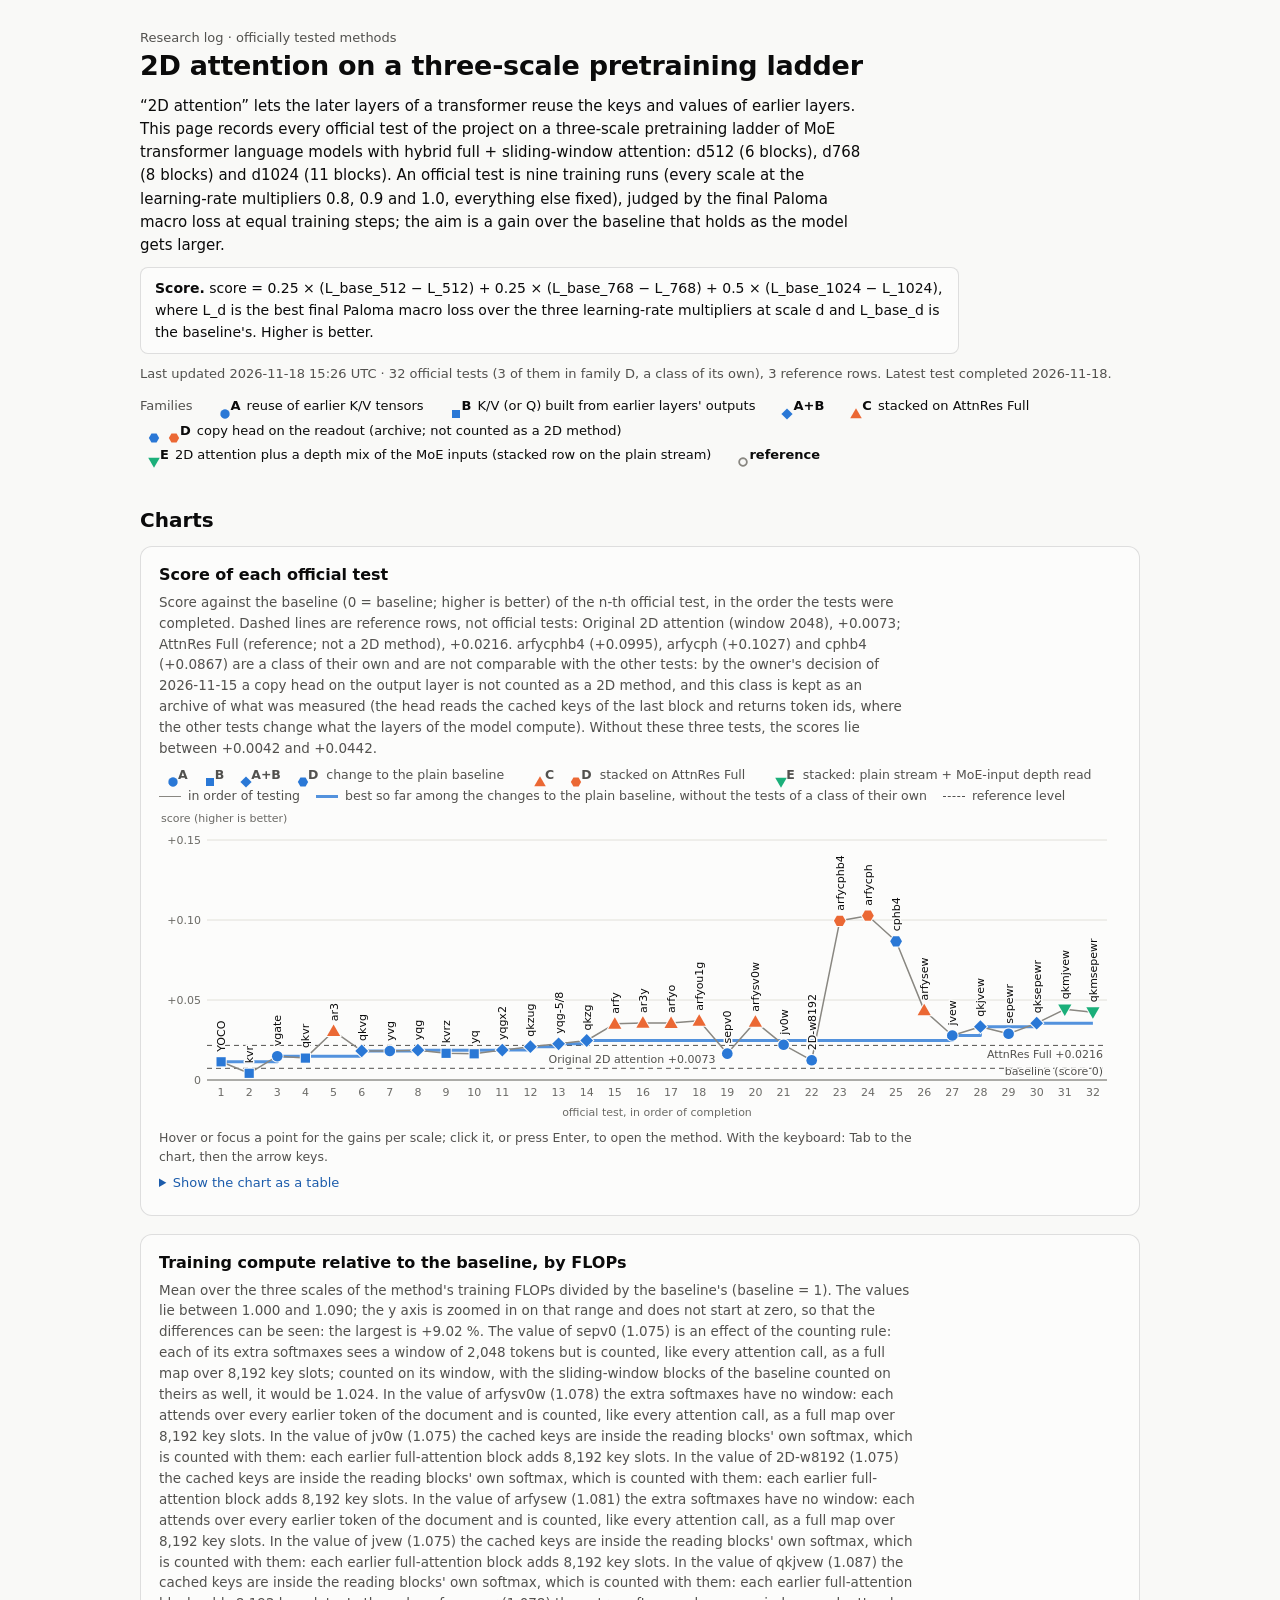
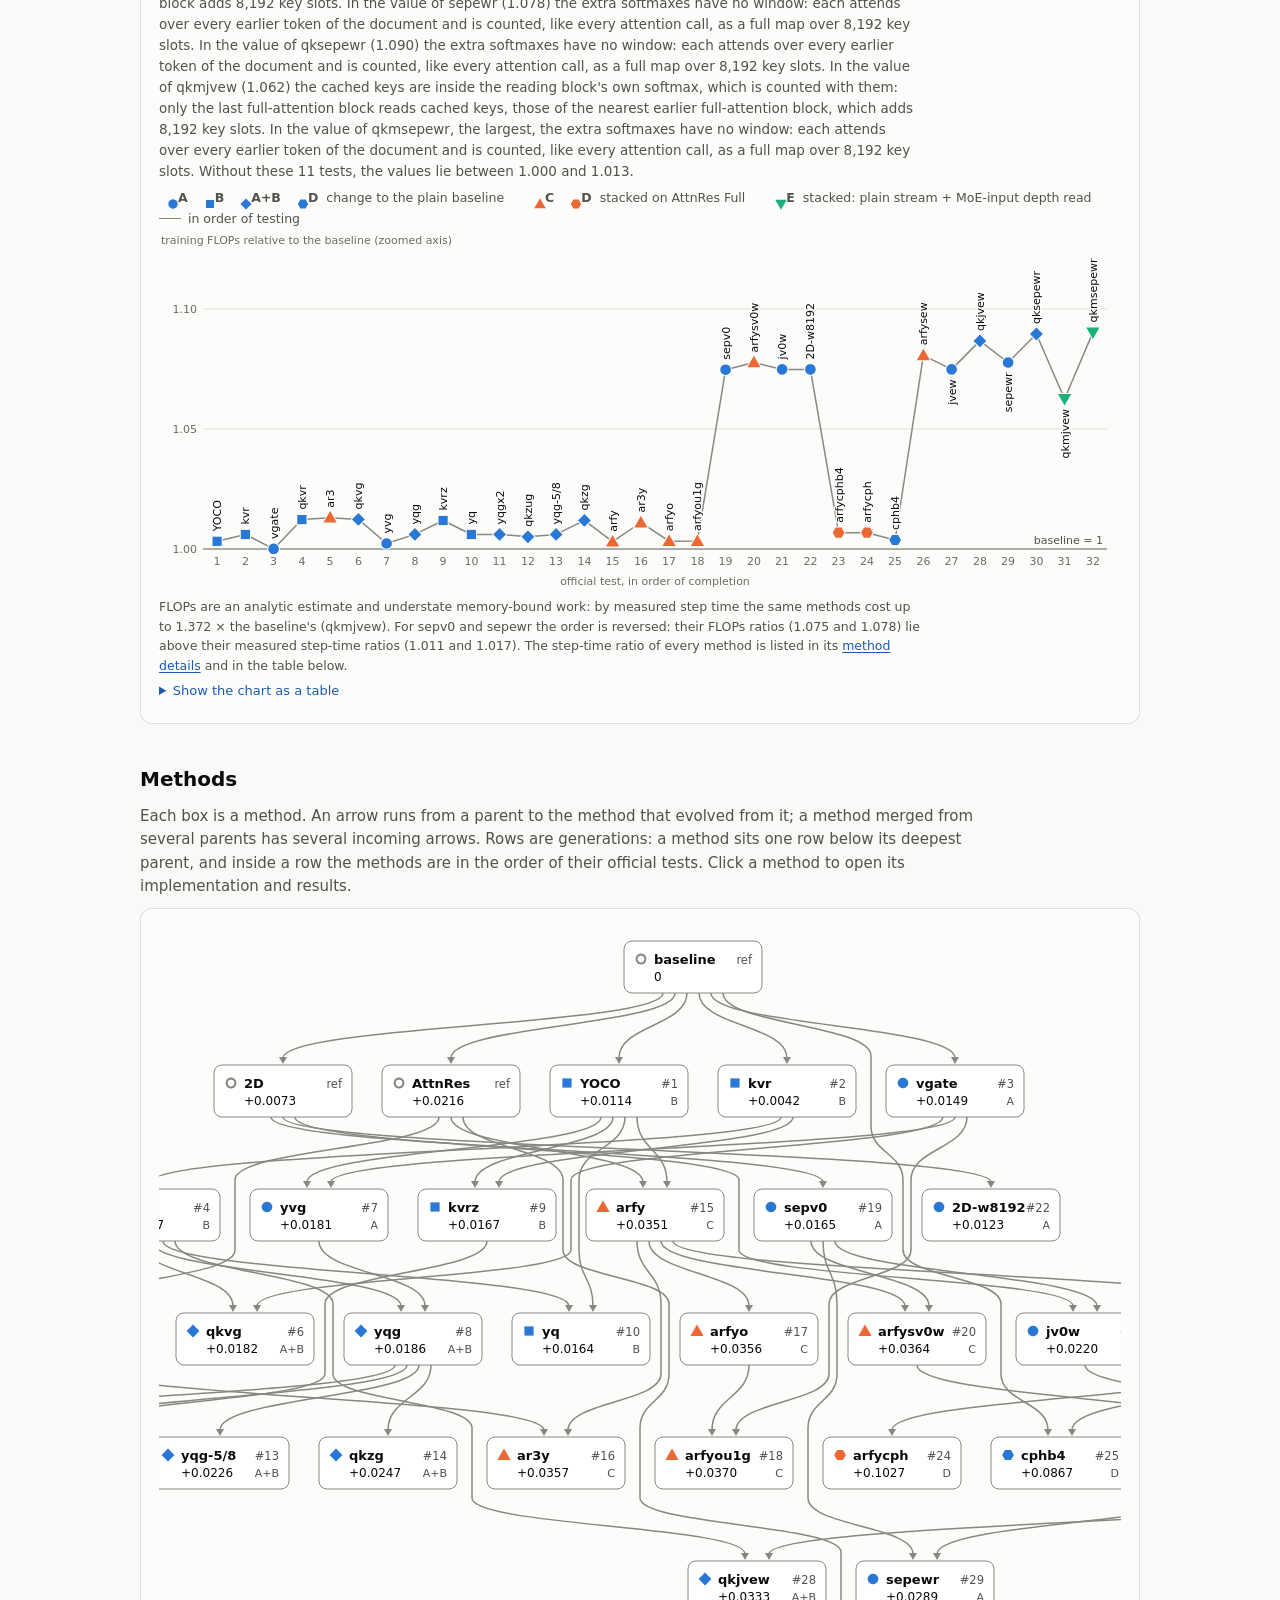
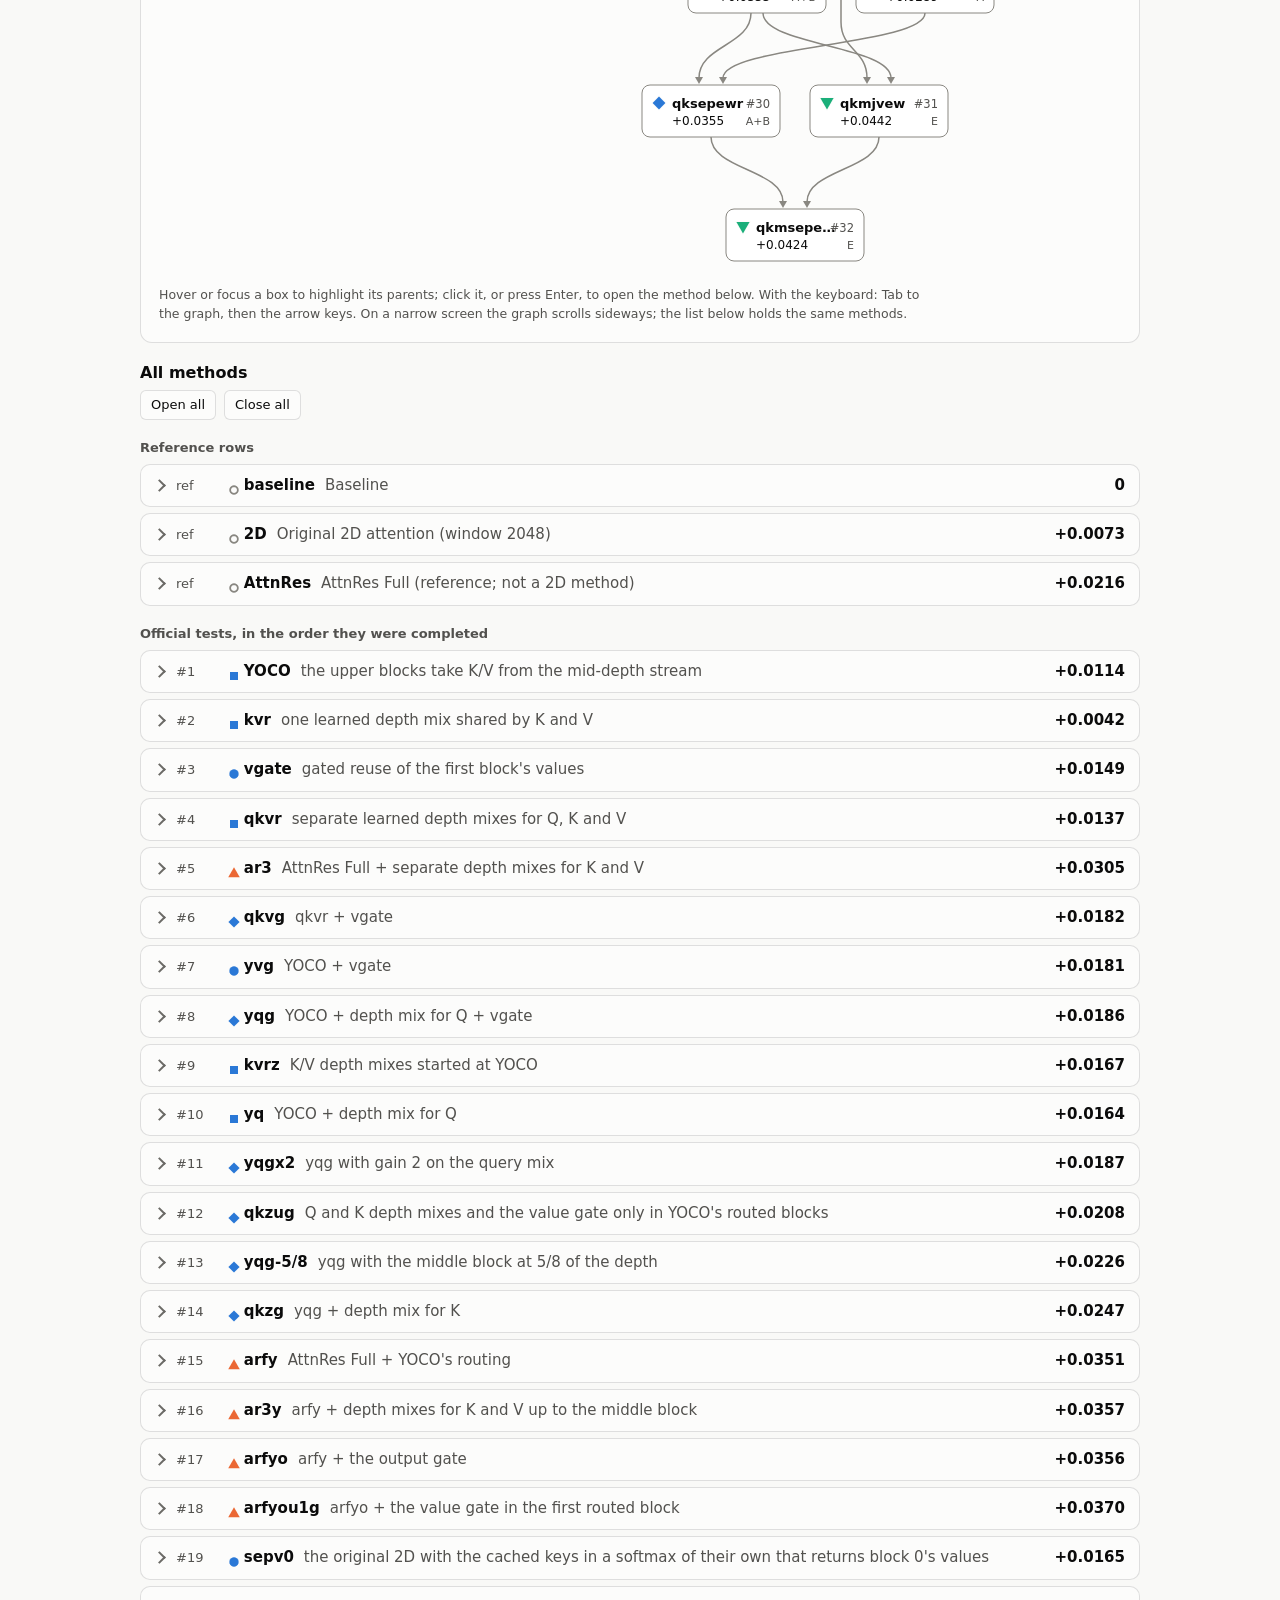
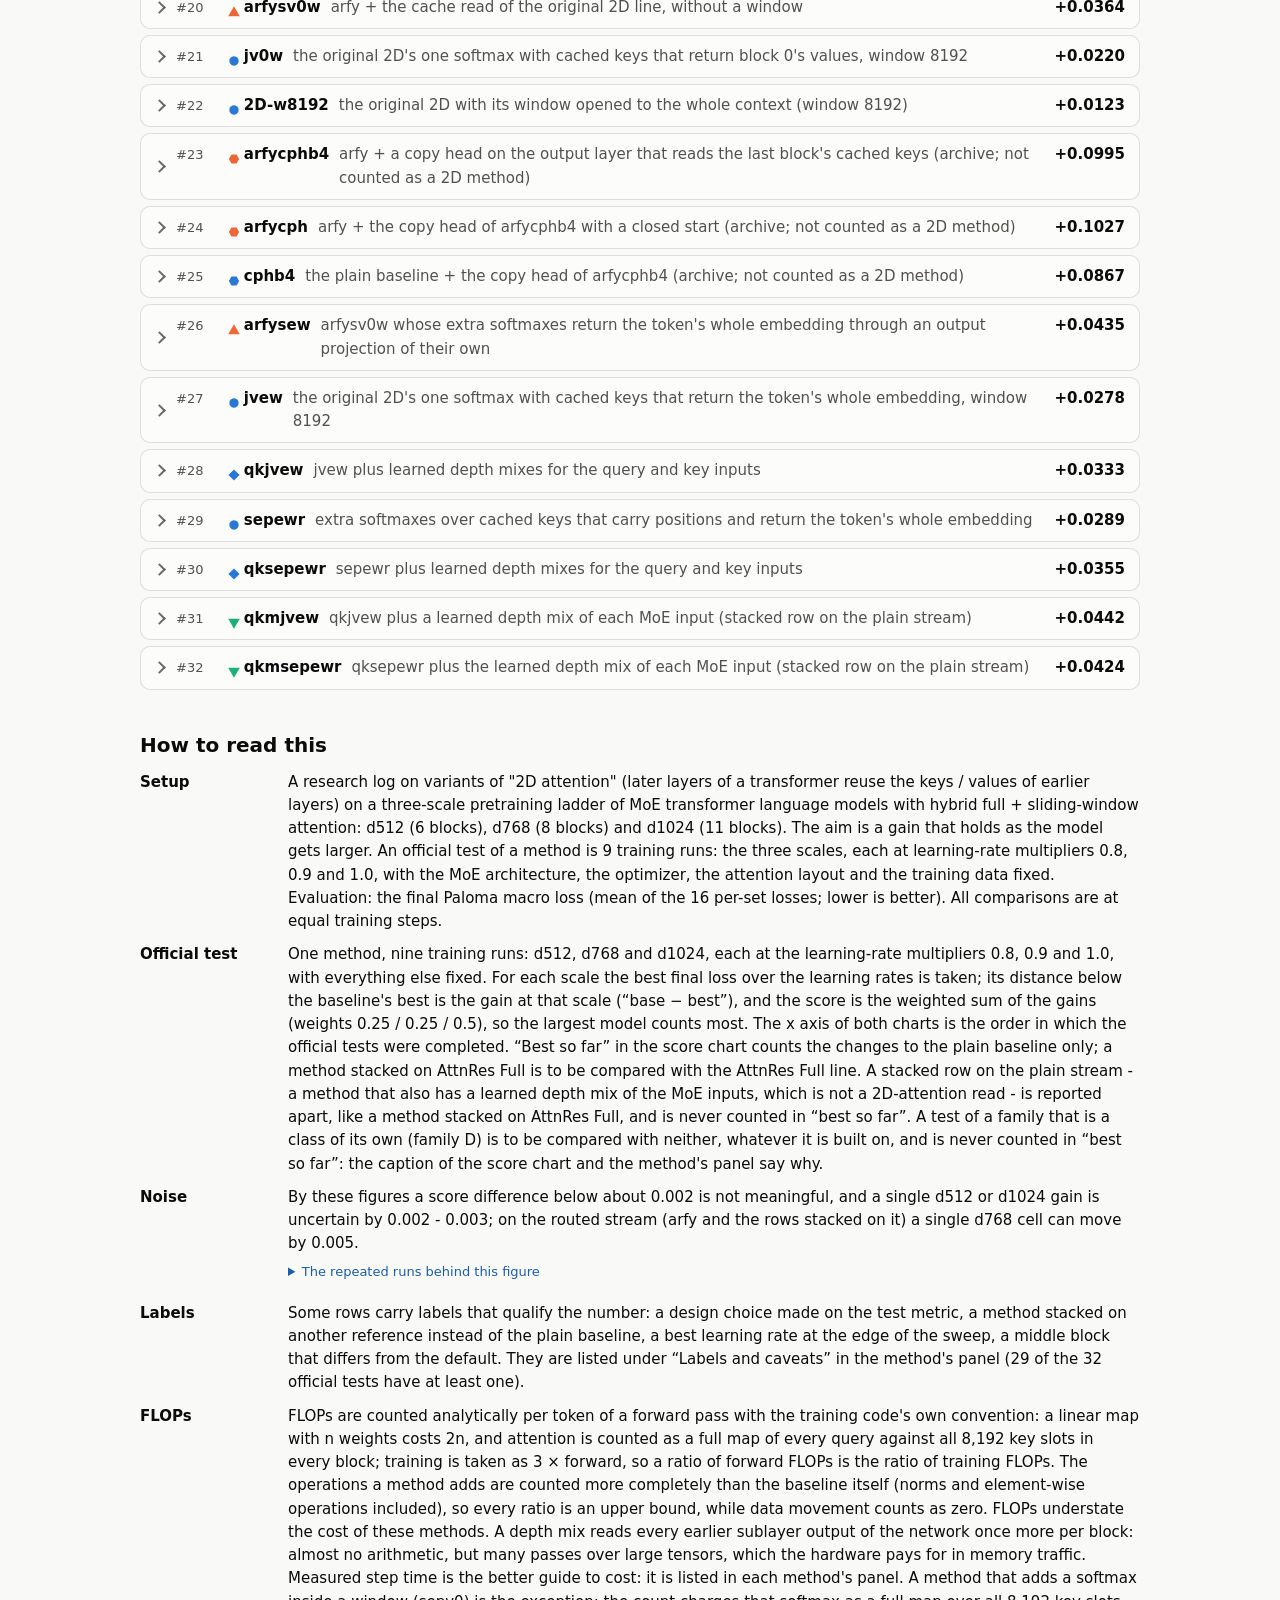
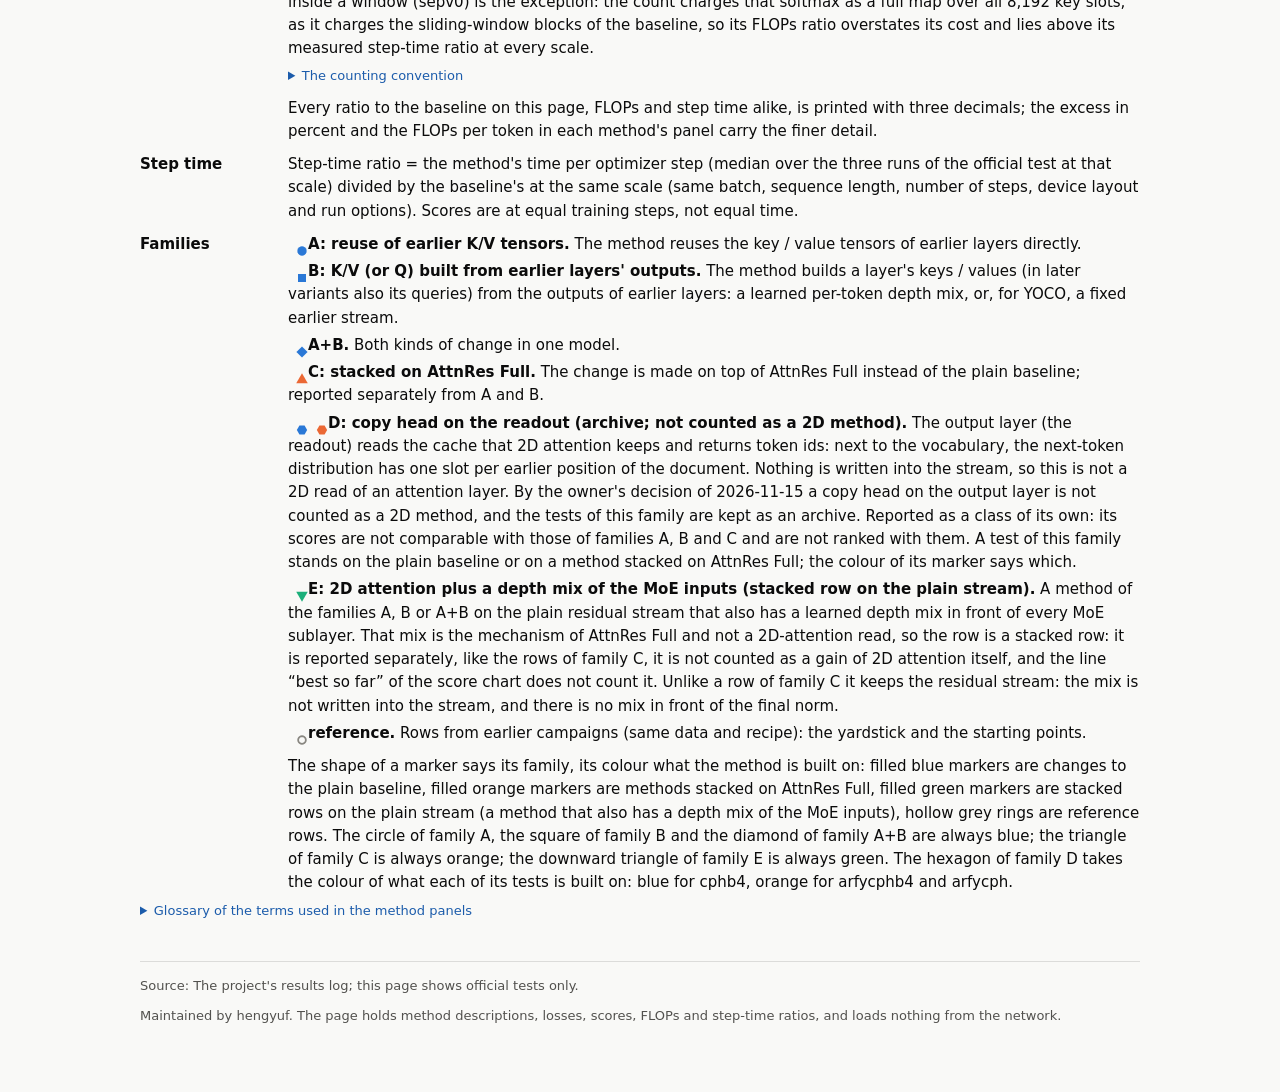
==== commit d7ee9d72: "Official test 32: qkmsepewr (+0.0424, stacked row on the plain stream) Co-Authored-By: Claude Fable " ====
--- a/2d-rsi/index.html
+++ b/2d-rsi/index.html
@@ -285,17 +285,17 @@
 <svg class="sprite" width="0" height="0" aria-hidden="true" focusable="false"><defs><symbol id="mk-circle" viewBox="-8 -8 16 16"><path d="M5.3 0L5.04 1.64L4.29 3.12L3.12 4.29L1.64 5.04L0 5.3L-1.64 5.04L-3.12 4.29L-4.29 3.12L-5.04 1.64L-5.3 0L-5.04 -1.64L-4.29 -3.12L-3.12 -4.29L-1.64 -5.04L-0 -5.3L1.64 -5.04L3.12 -4.29L4.29 -3.12L5.04 -1.64Z"/></symbol><symbol id="mk-square" viewBox="-8 -8 16 16"><path d="M-4.6 -4.6L4.6 -4.6L4.6 4.6L-4.6 4.6Z"/></symbol><symbol id="mk-diamond" viewBox="-8 -8 16 16"><path d="M0 -6.4L6.4 0L0 6.4L-6.4 0Z"/></symbol><symbol id="mk-triangle" viewBox="-8 -8 16 16"><path d="M0 -6.6L6.6 4.9L-6.6 4.9Z"/></symbol><symbol id="mk-triangle-down" viewBox="-8 -8 16 16"><path d="M0 6.6L6.6 -4.9L-6.6 -4.9Z"/></symbol><symbol id="mk-hexagon" viewBox="-8 -8 16 16"><path d="M5.9 0L2.95 5.11L-2.95 5.11L-5.9 0L-2.95 -5.11L2.95 -5.11Z"/></symbol><symbol id="mk-ring" viewBox="-8 -8 16 16"><path d="M4.4 0L4.18 1.36L3.56 2.59L2.59 3.56L1.36 4.18L0 4.4L-1.36 4.18L-2.59 3.56L-3.56 2.59L-4.18 1.36L-4.4 0L-4.18 -1.36L-3.56 -2.59L-2.59 -3.56L-1.36 -4.18L-0 -4.4L1.36 -4.18L2.59 -3.56L3.56 -2.59L4.18 -1.36Z"/></symbol></defs></svg>
 <a class="skip" href="#methods">Skip to the methods</a>
 <div class="page">
-<header><p class="eyebrow">Research log · officially tested methods</p><h1>2D attention on a three-scale pretraining ladder</h1><p class="intro">“2D attention” lets the later layers of a transformer reuse the keys and values of earlier layers. This page records every official test of the project on a three-scale pretraining ladder of MoE transformer language models with hybrid full + sliding-window attention: d512 (6 blocks), d768 (8 blocks) and d1024 (11 blocks). An official test is nine training runs (every scale at the learning-rate multipliers 0.8, 0.9 and 1.0, everything else fixed), judged by the final Paloma macro loss at equal training steps; the aim is a gain over the baseline that holds as the model gets larger.</p><p class="formula-box"><span class="k">Score.</span> score = 0.25 × (L_base_512 − L_512) + 0.25 × (L_base_768 − L_768) + 0.5 × (L_base_1024 − L_1024), where L_d is the best final Paloma macro loss over the three learning-rate multipliers at scale d and L_base_d is the baseline&#x27;s. Higher is better.</p><p class="updated">Last updated <time datetime="2026-11-18T11:57:15Z">2026-11-18 11:57 UTC</time> · 31 official tests (3 of them in family D, a class of its own), 3 reference rows. Latest test completed 2026-11-18.</p><p class="legend" id="legend"><span class="lg-h">Families</span><span class="lg" title="The method reuses the key / value tensors of earlier layers directly."><svg class="mk g-plain" viewBox="-8 -8 16 16" width="14" height="14" aria-hidden="true" focusable="false"><use href="#mk-circle"/></svg><strong>A</strong> reuse of earlier K/V tensors</span><span class="lg" title="The method builds a layer&#x27;s keys / values (in later variants also its queries) from the outputs of earlier layers: a learned per-token depth mix, or, for YOCO, a fixed earlier stream."><svg class="mk g-plain" viewBox="-8 -8 16 16" width="14" height="14" aria-hidden="true" focusable="false"><use href="#mk-square"/></svg><strong>B</strong> K/V (or Q) built from earlier layers&#x27; outputs</span><span class="lg" title="Both kinds of change in one model."><svg class="mk g-plain" viewBox="-8 -8 16 16" width="14" height="14" aria-hidden="true" focusable="false"><use href="#mk-diamond"/></svg><strong>A+B</strong></span><span class="lg" title="The change is made on top of AttnRes Full instead of the plain baseline; reported separately from A and B."><svg class="mk g-stacked" viewBox="-8 -8 16 16" width="14" height="14" aria-hidden="true" focusable="false"><use href="#mk-triangle"/></svg><strong>C</strong> stacked on AttnRes Full</span><span class="lg" title="The output layer (the readout) reads the cache that 2D attention keeps and returns token ids: next to the vocabulary, the next-token distribution has one slot per earlier position of the document. Nothing is written into the stream, so this is not a 2D read of an attention layer. By the owner&#x27;s decision of 2026-11-15 a copy head on the output layer is not counted as a 2D method, and the tests of this family are kept as an archive. Reported as a class of its own: its scores are not comparable with those of families A, B and C and are not ranked with them. A test of this family stands on the plain baseline or on a method stacked on AttnRes Full; the colour of its marker says which."><svg class="mk g-plain" viewBox="-8 -8 16 16" width="14" height="14" aria-hidden="true" focusable="false"><use href="#mk-hexagon"/></svg><svg class="mk g-stacked" viewBox="-8 -8 16 16" width="14" height="14" aria-hidden="true" focusable="false"><use href="#mk-hexagon"/></svg><strong>D</strong> copy head on the readout (archive; not counted as a 2D method)</span><span class="lg" title="A method of the families A, B or A+B on the plain residual stream that also has a learned depth mix in front of every MoE sublayer. That mix is the mechanism of AttnRes Full and not a 2D-attention read, so the row is a stacked row: it is reported separately, like the rows of family C, it is not counted as a gain of 2D attention itself, and the line “best so far” of the score chart does not count it. Unlike a row of family C it keeps the residual stream: the mix is not written into the stream, and there is no mix in front of the final norm."><svg class="mk g-stacked_plain" viewBox="-8 -8 16 16" width="14" height="14" aria-hidden="true" focusable="false"><use href="#mk-triangle-down"/></svg><strong>E</strong> 2D attention plus a depth mix of the MoE inputs (stacked row on the plain stream)</span><span class="lg" title="Rows from earlier campaigns (same data and recipe): the yardstick and the starting points."><svg class="mk g-reference" viewBox="-8 -8 16 16" width="14" height="14" aria-hidden="true" focusable="false"><use href="#mk-ring"/></svg><strong>reference</strong></span></p></header>
+<header><p class="eyebrow">Research log · officially tested methods</p><h1>2D attention on a three-scale pretraining ladder</h1><p class="intro">“2D attention” lets the later layers of a transformer reuse the keys and values of earlier layers. This page records every official test of the project on a three-scale pretraining ladder of MoE transformer language models with hybrid full + sliding-window attention: d512 (6 blocks), d768 (8 blocks) and d1024 (11 blocks). An official test is nine training runs (every scale at the learning-rate multipliers 0.8, 0.9 and 1.0, everything else fixed), judged by the final Paloma macro loss at equal training steps; the aim is a gain over the baseline that holds as the model gets larger.</p><p class="formula-box"><span class="k">Score.</span> score = 0.25 × (L_base_512 − L_512) + 0.25 × (L_base_768 − L_768) + 0.5 × (L_base_1024 − L_1024), where L_d is the best final Paloma macro loss over the three learning-rate multipliers at scale d and L_base_d is the baseline&#x27;s. Higher is better.</p><p class="updated">Last updated <time datetime="2026-11-18T15:26:05Z">2026-11-18 15:26 UTC</time> · 32 official tests (3 of them in family D, a class of its own), 3 reference rows. Latest test completed 2026-11-18.</p><p class="legend" id="legend"><span class="lg-h">Families</span><span class="lg" title="The method reuses the key / value tensors of earlier layers directly."><svg class="mk g-plain" viewBox="-8 -8 16 16" width="14" height="14" aria-hidden="true" focusable="false"><use href="#mk-circle"/></svg><strong>A</strong> reuse of earlier K/V tensors</span><span class="lg" title="The method builds a layer&#x27;s keys / values (in later variants also its queries) from the outputs of earlier layers: a learned per-token depth mix, or, for YOCO, a fixed earlier stream."><svg class="mk g-plain" viewBox="-8 -8 16 16" width="14" height="14" aria-hidden="true" focusable="false"><use href="#mk-square"/></svg><strong>B</strong> K/V (or Q) built from earlier layers&#x27; outputs</span><span class="lg" title="Both kinds of change in one model."><svg class="mk g-plain" viewBox="-8 -8 16 16" width="14" height="14" aria-hidden="true" focusable="false"><use href="#mk-diamond"/></svg><strong>A+B</strong></span><span class="lg" title="The change is made on top of AttnRes Full instead of the plain baseline; reported separately from A and B."><svg class="mk g-stacked" viewBox="-8 -8 16 16" width="14" height="14" aria-hidden="true" focusable="false"><use href="#mk-triangle"/></svg><strong>C</strong> stacked on AttnRes Full</span><span class="lg" title="The output layer (the readout) reads the cache that 2D attention keeps and returns token ids: next to the vocabulary, the next-token distribution has one slot per earlier position of the document. Nothing is written into the stream, so this is not a 2D read of an attention layer. By the owner&#x27;s decision of 2026-11-15 a copy head on the output layer is not counted as a 2D method, and the tests of this family are kept as an archive. Reported as a class of its own: its scores are not comparable with those of families A, B and C and are not ranked with them. A test of this family stands on the plain baseline or on a method stacked on AttnRes Full; the colour of its marker says which."><svg class="mk g-plain" viewBox="-8 -8 16 16" width="14" height="14" aria-hidden="true" focusable="false"><use href="#mk-hexagon"/></svg><svg class="mk g-stacked" viewBox="-8 -8 16 16" width="14" height="14" aria-hidden="true" focusable="false"><use href="#mk-hexagon"/></svg><strong>D</strong> copy head on the readout (archive; not counted as a 2D method)</span><span class="lg" title="A method of the families A, B or A+B on the plain residual stream that also has a learned depth mix in front of every MoE sublayer. That mix is the mechanism of AttnRes Full and not a 2D-attention read, so the row is a stacked row: it is reported separately, like the rows of family C, it is not counted as a gain of 2D attention itself, and the line “best so far” of the score chart does not count it. Unlike a row of family C it keeps the residual stream: the mix is not written into the stream, and there is no mix in front of the final norm."><svg class="mk g-stacked_plain" viewBox="-8 -8 16 16" width="14" height="14" aria-hidden="true" focusable="false"><use href="#mk-triangle-down"/></svg><strong>E</strong> 2D attention plus a depth mix of the MoE inputs (stacked row on the plain stream)</span><span class="lg" title="Rows from earlier campaigns (same data and recipe): the yardstick and the starting points."><svg class="mk g-reference" viewBox="-8 -8 16 16" width="14" height="14" aria-hidden="true" focusable="false"><use href="#mk-ring"/></svg><strong>reference</strong></span></p></header>
 <noscript><p class="noscript">The two charts and the forest are drawn by a script on this page. Without it, the tables under each chart and the list of methods hold the same data.</p></noscript>
 <main>
-<section id="charts" aria-labelledby="h-charts"><h2 id="h-charts">Charts</h2><figure class="card" id="card-score"><figcaption><h3>Score of each official test</h3><p class="sub">Score against the baseline (0 = baseline; higher is better) of the n-th official test, in the order the tests were completed. Dashed lines are reference rows, not official tests: Original 2D attention (window 2048), +0.0073; AttnRes Full (reference; not a 2D method), +0.0216. arfycphb4 (+0.0995), arfycph (+0.1027) and cphb4 (+0.0867) are a class of their own and are not comparable with the other tests: by the owner&#x27;s decision of 2026-11-15 a copy head on the output layer is not counted as a 2D method, and this class is kept as an archive of what was measured (the head reads the cached keys of the last block and returns token ids, where the other tests change what the layers of the model compute). Without these three tests, the scores lie between +0.0042 and +0.0442.</p><p class="keys"><span class="lg" title="The method reuses the key / value tensors of earlier layers directly."><svg class="mk g-plain" viewBox="-8 -8 16 16" width="14" height="14" aria-hidden="true" focusable="false"><use href="#mk-circle"/></svg><strong>A</strong></span><span class="lg" title="The method builds a layer&#x27;s keys / values (in later variants also its queries) from the outputs of earlier layers: a learned per-token depth mix, or, for YOCO, a fixed earlier stream."><svg class="mk g-plain" viewBox="-8 -8 16 16" width="14" height="14" aria-hidden="true" focusable="false"><use href="#mk-square"/></svg><strong>B</strong></span><span class="lg" title="Both kinds of change in one model."><svg class="mk g-plain" viewBox="-8 -8 16 16" width="14" height="14" aria-hidden="true" focusable="false"><use href="#mk-diamond"/></svg><strong>A+B</strong></span><span class="lg" title="The output layer (the readout) reads the cache that 2D attention keeps and returns token ids: next to the vocabulary, the next-token distribution has one slot per earlier position of the document. Nothing is written into the stream, so this is not a 2D read of an attention layer. By the owner&#x27;s decision of 2026-11-15 a copy head on the output layer is not counted as a 2D method, and the tests of this family are kept as an archive. Reported as a class of its own: its scores are not comparable with those of families A, B and C and are not ranked with them. A test of this family stands on the plain baseline or on a method stacked on AttnRes Full; the colour of its marker says which."><svg class="mk g-plain" viewBox="-8 -8 16 16" width="14" height="14" aria-hidden="true" focusable="false"><use href="#mk-hexagon"/></svg><strong>D</strong></span><span class="lg-g">change to the plain baseline</span><span class="lg" title="The change is made on top of AttnRes Full instead of the plain baseline; reported separately from A and B."><svg class="mk g-stacked" viewBox="-8 -8 16 16" width="14" height="14" aria-hidden="true" focusable="false"><use href="#mk-triangle"/></svg><strong>C</strong></span><span class="lg" title="The output layer (the readout) reads the cache that 2D attention keeps and returns token ids: next to the vocabulary, the next-token distribution has one slot per earlier position of the document. Nothing is written into the stream, so this is not a 2D read of an attention layer. By the owner&#x27;s decision of 2026-11-15 a copy head on the output layer is not counted as a 2D method, and the tests of this family are kept as an archive. Reported as a class of its own: its scores are not comparable with those of families A, B and C and are not ranked with them. A test of this family stands on the plain baseline or on a method stacked on AttnRes Full; the colour of its marker says which."><svg class="mk g-stacked" viewBox="-8 -8 16 16" width="14" height="14" aria-hidden="true" focusable="false"><use href="#mk-hexagon"/></svg><strong>D</strong></span><span class="lg-g">stacked on AttnRes Full</span><span class="lg" title="A method of the families A, B or A+B on the plain residual stream that also has a learned depth mix in front of every MoE sublayer. That mix is the mechanism of AttnRes Full and not a 2D-attention read, so the row is a stacked row: it is reported separately, like the rows of family C, it is not counted as a gain of 2D attention itself, and the line “best so far” of the score chart does not count it. Unlike a row of family C it keeps the residual stream: the mix is not written into the stream, and there is no mix in front of the final norm."><svg class="mk g-stacked_plain" viewBox="-8 -8 16 16" width="14" height="14" aria-hidden="true" focusable="false"><use href="#mk-triangle-down"/></svg><strong>E</strong></span><span class="lg-g">stacked: plain stream + MoE-input depth read</span><span class="key"><span class="ln ln-seq"></span>in order of testing</span><span class="key key-best"><span class="ln ln-best"></span>best so far among the changes to the plain baseline, without the tests of a class of their own</span><span class="key"><span class="ln ln-ref"></span>reference level</span></p></figcaption><div class="chart" id="chart-score" data-chart="score"></div><p class="hint">Hover or focus a point for the gains per scale; click it, or press Enter, to open the method. With the keyboard: Tab to the chart, then the arrow keys.</p><details class="sub tv"><summary>Show the chart as a table</summary><div class="tablewrap"><table class="view"><caption>Score and gain per scale of every official test, then the reference rows.</caption><thead><tr><th scope="col" class="num">Test</th><th scope="col">Method</th><th scope="col">Family</th><th scope="col" class="num">Score</th><th scope="col" class="num">Base − best, d512</th><th scope="col" class="num">Base − best, d768</th><th scope="col" class="num">Base − best, d1024</th></tr></thead><tbody><tr><th class="num" scope="row">1</th><td><a class="goto" href="#m-yoco" data-goto="yoco"><svg class="mk g-plain" viewBox="-8 -8 16 16" width="14" height="14" aria-hidden="true" focusable="false"><use href="#mk-square"/></svg>YOCO</a> <span class="quiet">the upper blocks take K/V from the mid-depth stream</span></td><td>B</td><td class="num"><strong>+0.0114</strong></td><td class="num">+0.01464</td><td class="num">+0.01436</td><td class="num">+0.00839</td></tr><tr><th class="num" scope="row">2</th><td><a class="goto" href="#m-kvr" data-goto="kvr"><svg class="mk g-plain" viewBox="-8 -8 16 16" width="14" height="14" aria-hidden="true" focusable="false"><use href="#mk-square"/></svg>kvr</a> <span class="quiet">one learned depth mix shared by K and V</span></td><td>B</td><td class="num"><strong>+0.0042</strong></td><td class="num">+0.00036</td><td class="num">+0.01090</td><td class="num">+0.00272</td></tr><tr><th class="num" scope="row">3</th><td><a class="goto" href="#m-vgate" data-goto="vgate"><svg class="mk g-plain" viewBox="-8 -8 16 16" width="14" height="14" aria-hidden="true" focusable="false"><use href="#mk-circle"/></svg>vgate</a> <span class="quiet">gated reuse of the first block&#x27;s values</span></td><td>A</td><td class="num"><strong>+0.0149</strong></td><td class="num">+0.02351</td><td class="num">+0.01704</td><td class="num">+0.00953</td></tr><tr><th class="num" scope="row">4</th><td><a class="goto" href="#m-qkvr" data-goto="qkvr"><svg class="mk g-plain" viewBox="-8 -8 16 16" width="14" height="14" aria-hidden="true" focusable="false"><use href="#mk-square"/></svg>qkvr</a> <span class="quiet">separate learned depth mixes for Q, K and V</span></td><td>B</td><td class="num"><strong>+0.0137</strong></td><td class="num">+0.01254</td><td class="num">+0.01389</td><td class="num">+0.01415</td></tr><tr><th class="num" scope="row">5</th><td><a class="goto" href="#m-ar3" data-goto="ar3"><svg class="mk g-stacked" viewBox="-8 -8 16 16" width="14" height="14" aria-hidden="true" focusable="false"><use href="#mk-triangle"/></svg>ar3</a> <span class="quiet">AttnRes Full + separate depth mixes for K and V</span></td><td>C</td><td class="num"><strong>+0.0305</strong></td><td class="num">+0.04244</td><td class="num">+0.02949</td><td class="num">+0.02505</td></tr><tr><th class="num" scope="row">6</th><td><a class="goto" href="#m-qkvg" data-goto="qkvg"><svg class="mk g-plain" viewBox="-8 -8 16 16" width="14" height="14" aria-hidden="true" focusable="false"><use href="#mk-diamond"/></svg>qkvg</a> <span class="quiet">qkvr + vgate</span></td><td>A+B</td><td class="num"><strong>+0.0182</strong></td><td class="num">+0.03713</td><td class="num">+0.00726</td><td class="num">+0.01429</td></tr><tr><th class="num" scope="row">7</th><td><a class="goto" href="#m-yvg" data-goto="yvg"><svg class="mk g-plain" viewBox="-8 -8 16 16" width="14" height="14" aria-hidden="true" focusable="false"><use href="#mk-circle"/></svg>yvg</a> <span class="quiet">YOCO + vgate</span></td><td>A</td><td class="num"><strong>+0.0181</strong></td><td class="num">+0.02624</td><td class="num">+0.01705</td><td class="num">+0.01454</td></tr><tr><th class="num" scope="row">8</th><td><a class="goto" href="#m-yqg" data-goto="yqg"><svg class="mk g-plain" viewBox="-8 -8 16 16" width="14" height="14" aria-hidden="true" focusable="false"><use href="#mk-diamond"/></svg>yqg</a> <span class="quiet">YOCO + depth mix for Q + vgate</span></td><td>A+B</td><td class="num"><strong>+0.0186</strong></td><td class="num">+0.01880</td><td class="num">+0.02057</td><td class="num">+0.01743</td></tr><tr><th class="num" scope="row">9</th><td><a class="goto" href="#m-kvrz" data-goto="kvrz"><svg class="mk g-plain" viewBox="-8 -8 16 16" width="14" height="14" aria-hidden="true" focusable="false"><use href="#mk-square"/></svg>kvrz</a> <span class="quiet">K/V depth mixes started at YOCO</span></td><td>B</td><td class="num"><strong>+0.0167</strong></td><td class="num">+0.02640</td><td class="num">+0.01657</td><td class="num">+0.01184</td></tr><tr><th class="num" scope="row">10</th><td><a class="goto" href="#m-yq" data-goto="yq"><svg class="mk g-plain" viewBox="-8 -8 16 16" width="14" height="14" aria-hidden="true" focusable="false"><use href="#mk-square"/></svg>yq</a> <span class="quiet">YOCO + depth mix for Q</span></td><td>B</td><td class="num"><strong>+0.0164</strong></td><td class="num">+0.01562</td><td class="num">+0.01946</td><td class="num">+0.01521</td></tr><tr><th class="num" scope="row">11</th><td><a class="goto" href="#m-yqgx2" data-goto="yqgx2"><svg class="mk g-plain" viewBox="-8 -8 16 16" width="14" height="14" aria-hidden="true" focusable="false"><use href="#mk-diamond"/></svg>yqgx2</a> <span class="quiet">yqg with gain 2 on the query mix</span></td><td>A+B</td><td class="num"><strong>+0.0187</strong></td><td class="num">+0.02035</td><td class="num">+0.01646</td><td class="num">+0.01896</td></tr><tr><th class="num" scope="row">12</th><td><a class="goto" href="#m-qkzug" data-goto="qkzug"><svg class="mk g-plain" viewBox="-8 -8 16 16" width="14" height="14" aria-hidden="true" focusable="false"><use href="#mk-diamond"/></svg>qkzug</a> <span class="quiet">Q and K depth mixes and the value gate only in YOCO&#x27;s routed blocks</span></td><td>A+B</td><td class="num"><strong>+0.0208</strong></td><td class="num">+0.02464</td><td class="num">+0.02324</td><td class="num">+0.01769</td></tr><tr><th class="num" scope="row">13</th><td><a class="goto" href="#m-yqg-58" data-goto="yqg-58"><svg class="mk g-plain" viewBox="-8 -8 16 16" width="14" height="14" aria-hidden="true" focusable="false"><use href="#mk-diamond"/></svg>yqg-5/8</a> <span class="quiet">yqg with the middle block at 5/8 of the depth</span></td><td>A+B</td><td class="num"><strong>+0.0226</strong></td><td class="num">+0.02822</td><td class="num">+0.02656</td><td class="num">+0.01783</td></tr><tr><th class="num" scope="row">14</th><td><a class="goto" href="#m-qkzg" data-goto="qkzg"><svg class="mk g-plain" viewBox="-8 -8 16 16" width="14" height="14" aria-hidden="true" focusable="false"><use href="#mk-diamond"/></svg>qkzg</a> <span class="quiet">yqg + depth mix for K</span></td><td>A+B</td><td class="num"><strong>+0.0247</strong></td><td class="num">+0.03448</td><td class="num">+0.02795</td><td class="num">+0.01817</td></tr><tr><th class="num" scope="row">15</th><td><a class="goto" href="#m-arfy" data-goto="arfy"><svg class="mk g-stacked" viewBox="-8 -8 16 16" width="14" height="14" aria-hidden="true" focusable="false"><use href="#mk-triangle"/></svg>arfy</a> <span class="quiet">AttnRes Full + YOCO&#x27;s routing</span></td><td>C</td><td class="num"><strong>+0.0351</strong></td><td class="num">+0.03944</td><td class="num">+0.04262</td><td class="num">+0.02913</td></tr><tr><th class="num" scope="row">16</th><td><a class="goto" href="#m-ar3y" data-goto="ar3y"><svg class="mk g-stacked" viewBox="-8 -8 16 16" width="14" height="14" aria-hidden="true" focusable="false"><use href="#mk-triangle"/></svg>ar3y</a> <span class="quiet">arfy + depth mixes for K and V up to the middle block</span></td><td>C</td><td class="num"><strong>+0.0357</strong></td><td class="num">+0.04499</td><td class="num">+0.04133</td><td class="num">+0.02824</td></tr><tr><th class="num" scope="row">17</th><td><a class="goto" href="#m-arfyo" data-goto="arfyo"><svg class="mk g-stacked" viewBox="-8 -8 16 16" width="14" height="14" aria-hidden="true" focusable="false"><use href="#mk-triangle"/></svg>arfyo</a> <span class="quiet">arfy + the output gate</span></td><td>C</td><td class="num"><strong>+0.0356</strong></td><td class="num">+0.04201</td><td class="num">+0.04037</td><td class="num">+0.03008</td></tr><tr><th class="num" scope="row">18</th><td><a class="goto" href="#m-arfyou1g" data-goto="arfyou1g"><svg class="mk g-stacked" viewBox="-8 -8 16 16" width="14" height="14" aria-hidden="true" focusable="false"><use href="#mk-triangle"/></svg>arfyou1g</a> <span class="quiet">arfyo + the value gate in the first routed block</span></td><td>C</td><td class="num"><strong>+0.0370</strong></td><td class="num">+0.05241</td><td class="num">+0.03850</td><td class="num">+0.02849</td></tr><tr><th class="num" scope="row">19</th><td><a class="goto" href="#m-sepv0" data-goto="sepv0"><svg class="mk g-plain" viewBox="-8 -8 16 16" width="14" height="14" aria-hidden="true" focusable="false"><use href="#mk-circle"/></svg>sepv0</a> <span class="quiet">the original 2D with the cached keys in a softmax of their own that returns block 0&#x27;s values</span></td><td>A</td><td class="num"><strong>+0.0165</strong></td><td class="num">+0.02533</td><td class="num">+0.01628</td><td class="num">+0.01221</td></tr><tr><th class="num" scope="row">20</th><td><a class="goto" href="#m-arfysv0w" data-goto="arfysv0w"><svg class="mk g-stacked" viewBox="-8 -8 16 16" width="14" height="14" aria-hidden="true" focusable="false"><use href="#mk-triangle"/></svg>arfysv0w</a> <span class="quiet">arfy + the cache read of the original 2D line, without a window</span></td><td>C</td><td class="num"><strong>+0.0364</strong></td><td class="num">+0.05113</td><td class="num">+0.03919</td><td class="num">+0.02760</td></tr><tr><th class="num" scope="row">21</th><td><a class="goto" href="#m-jv0w" data-goto="jv0w"><svg class="mk g-plain" viewBox="-8 -8 16 16" width="14" height="14" aria-hidden="true" focusable="false"><use href="#mk-circle"/></svg>jv0w</a> <span class="quiet">the original 2D&#x27;s one softmax with cached keys that return block 0&#x27;s values, window 8192</span></td><td>A</td><td class="num"><strong>+0.0220</strong></td><td class="num">+0.03582</td><td class="num">+0.02126</td><td class="num">+0.01548</td></tr><tr><th class="num" scope="row">22</th><td><a class="goto" href="#m-2d-w8192" data-goto="2d-w8192"><svg class="mk g-plain" viewBox="-8 -8 16 16" width="14" height="14" aria-hidden="true" focusable="false"><use href="#mk-circle"/></svg>2D-w8192</a> <span class="quiet">the original 2D with its window opened to the whole context (window 8192)</span></td><td>A</td><td class="num"><strong>+0.0123</strong></td><td class="num">+0.02224</td><td class="num">+0.01670</td><td class="num">+0.00511</td></tr><tr><th class="num" scope="row">23</th><td><a class="goto" href="#m-arfycphb4" data-goto="arfycphb4"><svg class="mk g-stacked" viewBox="-8 -8 16 16" width="14" height="14" aria-hidden="true" focusable="false"><use href="#mk-hexagon"/></svg>arfycphb4</a> <span class="quiet">arfy + a copy head on the output layer that reads the last block&#x27;s cached keys (archive; not counted as a 2D method)</span></td><td>D</td><td class="num"><strong>+0.0995</strong></td><td class="num">+0.14773</td><td class="num">+0.10668</td><td class="num">+0.07176</td></tr><tr><th class="num" scope="row">24</th><td><a class="goto" href="#m-arfycph" data-goto="arfycph"><svg class="mk g-stacked" viewBox="-8 -8 16 16" width="14" height="14" aria-hidden="true" focusable="false"><use href="#mk-hexagon"/></svg>arfycph</a> <span class="quiet">arfy + the copy head of arfycphb4 with a closed start (archive; not counted as a 2D method)</span></td><td>D</td><td class="num"><strong>+0.1027</strong></td><td class="num">+0.15679</td><td class="num">+0.11075</td><td class="num">+0.07164</td></tr><tr><th class="num" scope="row">25</th><td><a class="goto" href="#m-cphb4" data-goto="cphb4"><svg class="mk g-plain" viewBox="-8 -8 16 16" width="14" height="14" aria-hidden="true" focusable="false"><use href="#mk-hexagon"/></svg>cphb4</a> <span class="quiet">the plain baseline + the copy head of arfycphb4 (archive; not counted as a 2D method)</span></td><td>D</td><td class="num"><strong>+0.0867</strong></td><td class="num">+0.14363</td><td class="num">+0.08698</td><td class="num">+0.05817</td></tr><tr><th class="num" scope="row">26</th><td><a class="goto" href="#m-arfysew" data-goto="arfysew"><svg class="mk g-stacked" viewBox="-8 -8 16 16" width="14" height="14" aria-hidden="true" focusable="false"><use href="#mk-triangle"/></svg>arfysew</a> <span class="quiet">arfysv0w whose extra softmaxes return the token&#x27;s whole embedding through an output projection of their own</span></td><td>C</td><td class="num"><strong>+0.0435</strong></td><td class="num">+0.06403</td><td class="num">+0.04948</td><td class="num">+0.03018</td></tr><tr><th class="num" scope="row">27</th><td><a class="goto" href="#m-jvew" data-goto="jvew"><svg class="mk g-plain" viewBox="-8 -8 16 16" width="14" height="14" aria-hidden="true" focusable="false"><use href="#mk-circle"/></svg>jvew</a> <span class="quiet">the original 2D&#x27;s one softmax with cached keys that return the token&#x27;s whole embedding, window 8192</span></td><td>A</td><td class="num"><strong>+0.0278</strong></td><td class="num">+0.04210</td><td class="num">+0.03207</td><td class="num">+0.01853</td></tr><tr><th class="num" scope="row">28</th><td><a class="goto" href="#m-qkjvew" data-goto="qkjvew"><svg class="mk g-plain" viewBox="-8 -8 16 16" width="14" height="14" aria-hidden="true" focusable="false"><use href="#mk-diamond"/></svg>qkjvew</a> <span class="quiet">jvew plus learned depth mixes for the query and key inputs</span></td><td>A+B</td><td class="num"><strong>+0.0333</strong></td><td class="num">+0.05026</td><td class="num">+0.03610</td><td class="num">+0.02335</td></tr><tr><th class="num" scope="row">29</th><td><a class="goto" href="#m-sepewr" data-goto="sepewr"><svg class="mk g-plain" viewBox="-8 -8 16 16" width="14" height="14" aria-hidden="true" focusable="false"><use href="#mk-circle"/></svg>sepewr</a> <span class="quiet">extra softmaxes over cached keys that carry positions and return the token&#x27;s whole embedding</span></td><td>A</td><td class="num"><strong>+0.0289</strong></td><td class="num">+0.04474</td><td class="num">+0.03053</td><td class="num">+0.02025</td></tr><tr><th class="num" scope="row">30</th><td><a class="goto" href="#m-qksepewr" data-goto="qksepewr"><svg class="mk g-plain" viewBox="-8 -8 16 16" width="14" height="14" aria-hidden="true" focusable="false"><use href="#mk-diamond"/></svg>qksepewr</a> <span class="quiet">sepewr plus learned depth mixes for the query and key inputs</span></td><td>A+B</td><td class="num"><strong>+0.0355</strong></td><td class="num">+0.05397</td><td class="num">+0.03332</td><td class="num">+0.02731</td></tr><tr><th class="num" scope="row">31</th><td><a class="goto" href="#m-qkmjvew" data-goto="qkmjvew"><svg class="mk g-stacked_plain" viewBox="-8 -8 16 16" width="14" height="14" aria-hidden="true" focusable="false"><use href="#mk-triangle-down"/></svg>qkmjvew</a> <span class="quiet">qkjvew plus a learned depth mix of each MoE input (stacked row on the plain stream)</span></td><td>E</td><td class="num"><strong>+0.0442</strong></td><td class="num">+0.06006</td><td class="num">+0.04673</td><td class="num">+0.03505</td></tr><tr><th class="num" scope="row">ref</th><td><a class="goto" href="#m-baseline" data-goto="baseline"><svg class="mk g-reference" viewBox="-8 -8 16 16" width="14" height="14" aria-hidden="true" focusable="false"><use href="#mk-ring"/></svg>baseline</a> <span class="quiet">Baseline</span></td><td>reference</td><td class="num"><strong>0</strong></td><td class="num">–</td><td class="num">–</td><td class="num">–</td></tr><tr><th class="num" scope="row">ref</th><td><a class="goto" href="#m-original-2d" data-goto="original-2d"><svg class="mk g-reference" viewBox="-8 -8 16 16" width="14" height="14" aria-hidden="true" focusable="false"><use href="#mk-ring"/></svg>2D</a> <span class="quiet">Original 2D attention (window 2048)</span></td><td>reference</td><td class="num"><strong>+0.0073</strong></td><td class="num">+0.02047</td><td class="num">+0.00972</td><td class="num">−0.00046</td></tr><tr><th class="num" scope="row">ref</th><td><a class="goto" href="#m-attnres-full" data-goto="attnres-full"><svg class="mk g-reference" viewBox="-8 -8 16 16" width="14" height="14" aria-hidden="true" focusable="false"><use href="#mk-ring"/></svg>AttnRes</a> <span class="quiet">AttnRes Full (reference; not a 2D method)</span></td><td>reference</td><td class="num"><strong>+0.0216</strong></td><td class="num">+0.02567</td><td class="num">+0.02327</td><td class="num">+0.01865</td></tr></tbody></table></div></details></figure><figure class="card" id="card-flops"><figcaption><h3>Training compute relative to the baseline, by FLOPs</h3><p class="sub">Mean over the three scales of the method&#x27;s training FLOPs divided by the baseline&#x27;s (baseline = 1). The values lie between 1.000 and 1.090; the y axis is zoomed in on that range and does not start at zero, so that the differences can be seen: the largest is +8.96 %. The value of sepv0 (1.075) is an effect of the counting rule: each of its extra softmaxes sees a window of 2,048 tokens but is counted, like every attention call, as a full map over 8,192 key slots; counted on its window, with the sliding-window blocks of the baseline counted on theirs as well, it would be 1.024. In the value of arfysv0w (1.078) the extra softmaxes have no window: each attends over every earlier token of the document and is counted, like every attention call, as a full map over 8,192 key slots. In the value of jv0w (1.075) the cached keys are inside the reading blocks&#x27; own softmax, which is counted with them: each earlier full-attention block adds 8,192 key slots. In the value of 2D-w8192 (1.075) the cached keys are inside the reading blocks&#x27; own softmax, which is counted with them: each earlier full-attention block adds 8,192 key slots. In the value of arfysew (1.081) the extra softmaxes have no window: each attends over every earlier token of the document and is counted, like every attention call, as a full map over 8,192 key slots. In the value of jvew (1.075) the cached keys are inside the reading blocks&#x27; own softmax, which is counted with them: each earlier full-attention block adds 8,192 key slots. In the value of qkjvew (1.087) the cached keys are inside the reading blocks&#x27; own softmax, which is counted with them: each earlier full-attention block adds 8,192 key slots. In the value of sepewr (1.078) the extra softmaxes have no window: each attends over every earlier token of the document and is counted, like every attention call, as a full map over 8,192 key slots. In the value of qksepewr, the largest, the extra softmaxes have no window: each attends over every earlier token of the document and is counted, like every attention call, as a full map over 8,192 key slots. In the value of qkmjvew (1.062) the cached keys are inside the reading block&#x27;s own softmax, which is counted with them: only the last full-attention block reads cached keys, those of the nearest earlier full-attention block, which adds 8,192 key slots. Without these ten tests, the values lie between 1.000 and 1.013.</p><p class="keys"><span class="lg" title="The method reuses the key / value tensors of earlier layers directly."><svg class="mk g-plain" viewBox="-8 -8 16 16" width="14" height="14" aria-hidden="true" focusable="false"><use href="#mk-circle"/></svg><strong>A</strong></span><span class="lg" title="The method builds a layer&#x27;s keys / values (in later variants also its queries) from the outputs of earlier layers: a learned per-token depth mix, or, for YOCO, a fixed earlier stream."><svg class="mk g-plain" viewBox="-8 -8 16 16" width="14" height="14" aria-hidden="true" focusable="false"><use href="#mk-square"/></svg><strong>B</strong></span><span class="lg" title="Both kinds of change in one model."><svg class="mk g-plain" viewBox="-8 -8 16 16" width="14" height="14" aria-hidden="true" focusable="false"><use href="#mk-diamond"/></svg><strong>A+B</strong></span><span class="lg" title="The output layer (the readout) reads the cache that 2D attention keeps and returns token ids: next to the vocabulary, the next-token distribution has one slot per earlier position of the document. Nothing is written into the stream, so this is not a 2D read of an attention layer. By the owner&#x27;s decision of 2026-11-15 a copy head on the output layer is not counted as a 2D method, and the tests of this family are kept as an archive. Reported as a class of its own: its scores are not comparable with those of families A, B and C and are not ranked with them. A test of this family stands on the plain baseline or on a method stacked on AttnRes Full; the colour of its marker says which."><svg class="mk g-plain" viewBox="-8 -8 16 16" width="14" height="14" aria-hidden="true" focusable="false"><use href="#mk-hexagon"/></svg><strong>D</strong></span><span class="lg-g">change to the plain baseline</span><span class="lg" title="The change is made on top of AttnRes Full instead of the plain baseline; reported separately from A and B."><svg class="mk g-stacked" viewBox="-8 -8 16 16" width="14" height="14" aria-hidden="true" focusable="false"><use href="#mk-triangle"/></svg><strong>C</strong></span><span class="lg" title="The output layer (the readout) reads the cache that 2D attention keeps and returns token ids: next to the vocabulary, the next-token distribution has one slot per earlier position of the document. Nothing is written into the stream, so this is not a 2D read of an attention layer. By the owner&#x27;s decision of 2026-11-15 a copy head on the output layer is not counted as a 2D method, and the tests of this family are kept as an archive. Reported as a class of its own: its scores are not comparable with those of families A, B and C and are not ranked with them. A test of this family stands on the plain baseline or on a method stacked on AttnRes Full; the colour of its marker says which."><svg class="mk g-stacked" viewBox="-8 -8 16 16" width="14" height="14" aria-hidden="true" focusable="false"><use href="#mk-hexagon"/></svg><strong>D</strong></span><span class="lg-g">stacked on AttnRes Full</span><span class="lg" title="A method of the families A, B or A+B on the plain residual stream that also has a learned depth mix in front of every MoE sublayer. That mix is the mechanism of AttnRes Full and not a 2D-attention read, so the row is a stacked row: it is reported separately, like the rows of family C, it is not counted as a gain of 2D attention itself, and the line “best so far” of the score chart does not count it. Unlike a row of family C it keeps the residual stream: the mix is not written into the stream, and there is no mix in front of the final norm."><svg class="mk g-stacked_plain" viewBox="-8 -8 16 16" width="14" height="14" aria-hidden="true" focusable="false"><use href="#mk-triangle-down"/></svg><strong>E</strong></span><span class="lg-g">stacked: plain stream + MoE-input depth read</span><span class="key"><span class="ln ln-seq"></span>in order of testing</span></p></figcaption><div class="chart" id="chart-flops" data-chart="flops"></div><p class="hint">FLOPs are an analytic estimate and understate memory-bound work: by measured step time the same methods cost up to 1.372 × the baseline&#x27;s (qkmjvew). For sepv0 and sepewr the order is reversed: their FLOPs ratios (1.075 and 1.078) lie above their measured step-time ratios (1.011 and 1.017). The step-time ratio of every method is listed in its <a href="#methods">method details</a> and in the table below.</p><details class="sub tv"><summary>Show the chart as a table</summary><div class="tablewrap"><table class="view"><caption>Training compute relative to the baseline (baseline = 1): analytic FLOPs ratio and measured step-time ratio. –: not measured.</caption><thead><tr><th scope="col" class="num">Test</th><th scope="col">Method</th><th scope="col" class="num">FLOPs d512</th><th scope="col" class="num">FLOPs d768</th><th scope="col" class="num">FLOPs d1024</th><th scope="col" class="num">FLOPs mean</th><th scope="col" class="num">Step time d512</th><th scope="col" class="num">Step time d768</th><th scope="col" class="num">Step time d1024</th><th scope="col" class="num">Step time mean</th></tr></thead><tbody><tr><th class="num" scope="row">1</th><td><a class="goto" href="#m-yoco" data-goto="yoco"><svg class="mk g-plain" viewBox="-8 -8 16 16" width="14" height="14" aria-hidden="true" focusable="false"><use href="#mk-square"/></svg>YOCO</a></td><td class="num">1.003</td><td class="num">1.003</td><td class="num">1.004</td><td class="num"><strong>1.003</strong></td><td class="num">1.003</td><td class="num">1.005</td><td class="num">1.002</td><td class="num">1.003</td></tr><tr><th class="num" scope="row">2</th><td><a class="goto" href="#m-kvr" data-goto="kvr"><svg class="mk g-plain" viewBox="-8 -8 16 16" width="14" height="14" aria-hidden="true" focusable="false"><use href="#mk-square"/></svg>kvr</a></td><td class="num">1.005</td><td class="num">1.006</td><td class="num">1.007</td><td class="num"><strong>1.006</strong></td><td class="num">1.035</td><td class="num">1.043</td><td class="num">1.063</td><td class="num">1.047</td></tr><tr><th class="num" scope="row">3</th><td><a class="goto" href="#m-vgate" data-goto="vgate"><svg class="mk g-plain" viewBox="-8 -8 16 16" width="14" height="14" aria-hidden="true" focusable="false"><use href="#mk-circle"/></svg>vgate</a></td><td class="num">1.000</td><td class="num">1.000</td><td class="num">1.000</td><td class="num"><strong>1.000</strong></td><td class="num">1.009</td><td class="num">1.001</td><td class="num">1.010</td><td class="num">1.007</td></tr><tr><th class="num" scope="row">4</th><td><a class="goto" href="#m-qkvr" data-goto="qkvr"><svg class="mk g-plain" viewBox="-8 -8 16 16" width="14" height="14" aria-hidden="true" focusable="false"><use href="#mk-square"/></svg>qkvr</a></td><td class="num">1.011</td><td class="num">1.012</td><td class="num">1.014</td><td class="num"><strong>1.012</strong></td><td class="num">1.095</td><td class="num">1.111</td><td class="num">1.154</td><td class="num">1.120</td></tr><tr><th class="num" scope="row">5</th><td><a class="goto" href="#m-ar3" data-goto="ar3"><svg class="mk g-stacked" viewBox="-8 -8 16 16" width="14" height="14" aria-hidden="true" focusable="false"><use href="#mk-triangle"/></svg>ar3</a></td><td class="num">1.011</td><td class="num">1.013</td><td class="num">1.015</td><td class="num"><strong>1.013</strong></td><td class="num">1.155</td><td class="num">1.203</td><td class="num">1.265</td><td class="num">1.208</td></tr><tr><th class="num" scope="row">6</th><td><a class="goto" href="#m-qkvg" data-goto="qkvg"><svg class="mk g-plain" viewBox="-8 -8 16 16" width="14" height="14" aria-hidden="true" focusable="false"><use href="#mk-diamond"/></svg>qkvg</a></td><td class="num">1.011</td><td class="num">1.012</td><td class="num">1.014</td><td class="num"><strong>1.012</strong></td><td class="num">1.111</td><td class="num">1.116</td><td class="num">1.166</td><td class="num">1.131</td></tr><tr><th class="num" scope="row">7</th><td><a class="goto" href="#m-yvg" data-goto="yvg"><svg class="mk g-plain" viewBox="-8 -8 16 16" width="14" height="14" aria-hidden="true" focusable="false"><use href="#mk-circle"/></svg>yvg</a></td><td class="num">1.002</td><td class="num">1.002</td><td class="num">1.002</td><td class="num"><strong>1.002</strong></td><td class="num">1.015</td><td class="num">1.005</td><td class="num">1.014</td><td class="num">1.011</td></tr><tr><th class="num" scope="row">8</th><td><a class="goto" href="#m-yqg" data-goto="yqg"><svg class="mk g-plain" viewBox="-8 -8 16 16" width="14" height="14" aria-hidden="true" focusable="false"><use href="#mk-diamond"/></svg>yqg</a></td><td class="num">1.005</td><td class="num">1.006</td><td class="num">1.007</td><td class="num"><strong>1.006</strong></td><td class="num">1.053</td><td class="num">1.047</td><td class="num">1.086</td><td class="num">1.062</td></tr><tr><th class="num" scope="row">9</th><td><a class="goto" href="#m-kvrz" data-goto="kvrz"><svg class="mk g-plain" viewBox="-8 -8 16 16" width="14" height="14" aria-hidden="true" focusable="false"><use href="#mk-square"/></svg>kvrz</a></td><td class="num">1.011</td><td class="num">1.012</td><td class="num">1.013</td><td class="num"><strong>1.012</strong></td><td class="num">1.074</td><td class="num">1.085</td><td class="num">1.131</td><td class="num">1.097</td></tr><tr><th class="num" scope="row">10</th><td><a class="goto" href="#m-yq" data-goto="yq"><svg class="mk g-plain" viewBox="-8 -8 16 16" width="14" height="14" aria-hidden="true" focusable="false"><use href="#mk-square"/></svg>yq</a></td><td class="num">1.005</td><td class="num">1.006</td><td class="num">1.007</td><td class="num"><strong>1.006</strong></td><td class="num">1.041</td><td class="num">1.046</td><td class="num">1.059</td><td class="num">1.049</td></tr><tr><th class="num" scope="row">11</th><td><a class="goto" href="#m-yqgx2" data-goto="yqgx2"><svg class="mk g-plain" viewBox="-8 -8 16 16" width="14" height="14" aria-hidden="true" focusable="false"><use href="#mk-diamond"/></svg>yqgx2</a></td><td class="num">1.005</td><td class="num">1.006</td><td class="num">1.007</td><td class="num"><strong>1.006</strong></td><td class="num">1.058</td><td class="num">1.049</td><td class="num">1.083</td><td class="num">1.063</td></tr><tr><th class="num" scope="row">12</th><td><a class="goto" href="#m-qkzug" data-goto="qkzug"><svg class="mk g-plain" viewBox="-8 -8 16 16" width="14" height="14" aria-hidden="true" focusable="false"><use href="#mk-diamond"/></svg>qkzug</a></td><td class="num">1.004</td><td class="num">1.005</td><td class="num">1.006</td><td class="num"><strong>1.005</strong></td><td class="num">1.045</td><td class="num">1.040</td><td class="num">1.058</td><td class="num">1.048</td></tr><tr><th class="num" scope="row">13</th><td><a class="goto" href="#m-yqg-58" data-goto="yqg-58"><svg class="mk g-plain" viewBox="-8 -8 16 16" width="14" height="14" aria-hidden="true" focusable="false"><use href="#mk-diamond"/></svg>yqg-5/8</a></td><td class="num">1.005</td><td class="num">1.006</td><td class="num">1.007</td><td class="num"><strong>1.006</strong></td><td class="num">1.051</td><td class="num">1.047</td><td class="num">1.081</td><td class="num">1.060</td></tr><tr><th class="num" scope="row">14</th><td><a class="goto" href="#m-qkzg" data-goto="qkzg"><svg class="mk g-plain" viewBox="-8 -8 16 16" width="14" height="14" aria-hidden="true" focusable="false"><use href="#mk-diamond"/></svg>qkzg</a></td><td class="num">1.011</td><td class="num">1.012</td><td class="num">1.013</td><td class="num"><strong>1.012</strong></td><td class="num">1.090</td><td class="num">1.091</td><td class="num">1.138</td><td class="num">1.106</td></tr><tr><th class="num" scope="row">15</th><td><a class="goto" href="#m-arfy" data-goto="arfy"><svg class="mk g-stacked" viewBox="-8 -8 16 16" width="14" height="14" aria-hidden="true" focusable="false"><use href="#mk-triangle"/></svg>arfy</a></td><td class="num">1.002</td><td class="num">1.003</td><td class="num">1.004</td><td class="num"><strong>1.003</strong></td><td class="num">1.085</td><td class="num">1.101</td><td class="num">1.152</td><td class="num">1.113</td></tr><tr><th class="num" scope="row">16</th><td><a class="goto" href="#m-ar3y" data-goto="ar3y"><svg class="mk g-stacked" viewBox="-8 -8 16 16" width="14" height="14" aria-hidden="true" focusable="false"><use href="#mk-triangle"/></svg>ar3y</a></td><td class="num">1.010</td><td class="num">1.011</td><td class="num">1.012</td><td class="num"><strong>1.011</strong></td><td class="num">1.145</td><td class="num">1.159</td><td class="num">1.209</td><td class="num">1.171</td></tr><tr><th class="num" scope="row">17</th><td><a class="goto" href="#m-arfyo" data-goto="arfyo"><svg class="mk g-stacked" viewBox="-8 -8 16 16" width="14" height="14" aria-hidden="true" focusable="false"><use href="#mk-triangle"/></svg>arfyo</a></td><td class="num">1.002</td><td class="num">1.003</td><td class="num">1.005</td><td class="num"><strong>1.003</strong></td><td class="num">1.100</td><td class="num">1.113</td><td class="num">1.171</td><td class="num">1.128</td></tr><tr><th class="num" scope="row">18</th><td><a class="goto" href="#m-arfyou1g" data-goto="arfyou1g"><svg class="mk g-stacked" viewBox="-8 -8 16 16" width="14" height="14" aria-hidden="true" focusable="false"><use href="#mk-triangle"/></svg>arfyou1g</a></td><td class="num">1.002</td><td class="num">1.003</td><td class="num">1.005</td><td class="num"><strong>1.003</strong></td><td class="num">1.104</td><td class="num">1.113</td><td class="num">1.168</td><td class="num">1.128</td></tr><tr><th class="num" scope="row">19</th><td><a class="goto" href="#m-sepv0" data-goto="sepv0"><svg class="mk g-plain" viewBox="-8 -8 16 16" width="14" height="14" aria-hidden="true" focusable="false"><use href="#mk-circle"/></svg>sepv0</a></td><td class="num">1.062</td><td class="num">1.050</td><td class="num">1.112</td><td class="num"><strong>1.075</strong></td><td class="num">1.013</td><td class="num">1.005</td><td class="num">1.015</td><td class="num">1.011</td></tr><tr><th class="num" scope="row">20</th><td><a class="goto" href="#m-arfysv0w" data-goto="arfysv0w"><svg class="mk g-stacked" viewBox="-8 -8 16 16" width="14" height="14" aria-hidden="true" focusable="false"><use href="#mk-triangle"/></svg>arfysv0w</a></td><td class="num">1.064</td><td class="num">1.053</td><td class="num">1.116</td><td class="num"><strong>1.078</strong></td><td class="num">1.105</td><td class="num">1.114</td><td class="num">1.173</td><td class="num">1.131</td></tr><tr><th class="num" scope="row">21</th><td><a class="goto" href="#m-jv0w" data-goto="jv0w"><svg class="mk g-plain" viewBox="-8 -8 16 16" width="14" height="14" aria-hidden="true" focusable="false"><use href="#mk-circle"/></svg>jv0w</a></td><td class="num">1.063</td><td class="num">1.050</td><td class="num">1.112</td><td class="num"><strong>1.075</strong></td><td class="num">1.113</td><td class="num">1.093</td><td class="num">1.170</td><td class="num">1.125</td></tr><tr><th class="num" scope="row">22</th><td><a class="goto" href="#m-2d-w8192" data-goto="2d-w8192"><svg class="mk g-plain" viewBox="-8 -8 16 16" width="14" height="14" aria-hidden="true" focusable="false"><use href="#mk-circle"/></svg>2D-w8192</a></td><td class="num">1.063</td><td class="num">1.050</td><td class="num">1.112</td><td class="num"><strong>1.075</strong></td><td class="num">1.111</td><td class="num">1.096</td><td class="num">1.172</td><td class="num">1.126</td></tr><tr><th class="num" scope="row">23</th><td><a class="goto" href="#m-arfycphb4" data-goto="arfycphb4"><svg class="mk g-stacked" viewBox="-8 -8 16 16" width="14" height="14" aria-hidden="true" focusable="false"><use href="#mk-hexagon"/></svg>arfycphb4</a></td><td class="num">1.007</td><td class="num">1.006</td><td class="num">1.007</td><td class="num"><strong>1.007</strong></td><td class="num">1.114</td><td class="num">1.112</td><td class="num">1.160</td><td class="num">1.129</td></tr><tr><th class="num" scope="row">24</th><td><a class="goto" href="#m-arfycph" data-goto="arfycph"><svg class="mk g-stacked" viewBox="-8 -8 16 16" width="14" height="14" aria-hidden="true" focusable="false"><use href="#mk-hexagon"/></svg>arfycph</a></td><td class="num">1.007</td><td class="num">1.006</td><td class="num">1.007</td><td class="num"><strong>1.007</strong></td><td class="num">1.113</td><td class="num">1.110</td><td class="num">1.159</td><td class="num">1.127</td></tr><tr><th class="num" scope="row">25</th><td><a class="goto" href="#m-cphb4" data-goto="cphb4"><svg class="mk g-plain" viewBox="-8 -8 16 16" width="14" height="14" aria-hidden="true" focusable="false"><use href="#mk-hexagon"/></svg>cphb4</a></td><td class="num">1.005</td><td class="num">1.003</td><td class="num">1.003</td><td class="num"><strong>1.004</strong></td><td class="num">1.026</td><td class="num">1.004</td><td class="num">1.008</td><td class="num">1.013</td></tr><tr><th class="num" scope="row">26</th><td><a class="goto" href="#m-arfysew" data-goto="arfysew"><svg class="mk g-stacked" viewBox="-8 -8 16 16" width="14" height="14" aria-hidden="true" focusable="false"><use href="#mk-triangle"/></svg>arfysew</a></td><td class="num">1.066</td><td class="num">1.055</td><td class="num">1.121</td><td class="num"><strong>1.081</strong></td><td class="num">1.104</td><td class="num">1.115</td><td class="num">1.175</td><td class="num">1.131</td></tr><tr><th class="num" scope="row">27</th><td><a class="goto" href="#m-jvew" data-goto="jvew"><svg class="mk g-plain" viewBox="-8 -8 16 16" width="14" height="14" aria-hidden="true" focusable="false"><use href="#mk-circle"/></svg>jvew</a></td><td class="num">1.063</td><td class="num">1.050</td><td class="num">1.112</td><td class="num"><strong>1.075</strong></td><td class="num">1.229</td><td class="num">1.226</td><td class="num">1.357</td><td class="num">1.271</td></tr><tr><th class="num" scope="row">28</th><td><a class="goto" href="#m-qkjvew" data-goto="qkjvew"><svg class="mk g-plain" viewBox="-8 -8 16 16" width="14" height="14" aria-hidden="true" focusable="false"><use href="#mk-diamond"/></svg>qkjvew</a></td><td class="num">1.073</td><td class="num">1.062</td><td class="num">1.125</td><td class="num"><strong>1.087</strong></td><td class="num">1.304</td><td class="num">1.313</td><td class="num">1.488</td><td class="num">1.368</td></tr><tr><th class="num" scope="row">29</th><td><a class="goto" href="#m-sepewr" data-goto="sepewr"><svg class="mk g-plain" viewBox="-8 -8 16 16" width="14" height="14" aria-hidden="true" focusable="false"><use href="#mk-circle"/></svg>sepewr</a></td><td class="num">1.064</td><td class="num">1.052</td><td class="num">1.117</td><td class="num"><strong>1.078</strong></td><td class="num">1.018</td><td class="num">1.008</td><td class="num">1.024</td><td class="num">1.017</td></tr><tr><th class="num" scope="row">30</th><td><a class="goto" href="#m-qksepewr" data-goto="qksepewr"><svg class="mk g-plain" viewBox="-8 -8 16 16" width="14" height="14" aria-hidden="true" focusable="false"><use href="#mk-diamond"/></svg>qksepewr</a></td><td class="num">1.075</td><td class="num">1.064</td><td class="num">1.130</td><td class="num"><strong>1.090</strong></td><td class="num">1.104</td><td class="num">1.104</td><td class="num">1.157</td><td class="num">1.122</td></tr><tr><th class="num" scope="row">31</th><td><a class="goto" href="#m-qkmjvew" data-goto="qkmjvew"><svg class="mk g-stacked_plain" viewBox="-8 -8 16 16" width="14" height="14" aria-hidden="true" focusable="false"><use href="#mk-triangle-down"/></svg>qkmjvew</a></td><td class="num">1.074</td><td class="num">1.062</td><td class="num">1.051</td><td class="num"><strong>1.062</strong></td><td class="num">1.367</td><td class="num">1.391</td><td class="num">1.358</td><td class="num">1.372</td></tr><tr><th class="num" scope="row">ref</th><td><a class="goto" href="#m-baseline" data-goto="baseline"><svg class="mk g-reference" viewBox="-8 -8 16 16" width="14" height="14" aria-hidden="true" focusable="false"><use href="#mk-ring"/></svg>baseline</a></td><td class="num">1.000</td><td class="num">1.000</td><td class="num">1.000</td><td class="num"><strong>1.000</strong></td><td class="num">1.000</td><td class="num">1.000</td><td class="num">1.000</td><td class="num">1.000</td></tr><tr><th class="num" scope="row">ref</th><td><a class="goto" href="#m-original-2d" data-goto="original-2d"><svg class="mk g-reference" viewBox="-8 -8 16 16" width="14" height="14" aria-hidden="true" focusable="false"><use href="#mk-ring"/></svg>2D</a></td><td class="num">1.017</td><td class="num">1.013</td><td class="num">1.030</td><td class="num"><strong>1.020</strong></td><td class="num">1.078</td><td class="num">1.058</td><td class="num">1.085</td><td class="num">1.074</td></tr><tr><th class="num" scope="row">ref</th><td><a class="goto" href="#m-attnres-full" data-goto="attnres-full"><svg class="mk g-reference" viewBox="-8 -8 16 16" width="14" height="14" aria-hidden="true" focusable="false"><use href="#mk-ring"/></svg>AttnRes</a></td><td class="num">1.001</td><td class="num">1.001</td><td class="num">1.002</td><td class="num"><strong>1.001</strong></td><td class="num">1.080</td><td class="num">1.093</td><td class="num">1.129</td><td class="num">1.100</td></tr></tbody></table></div></details></figure></section>
-<section id="methods" aria-labelledby="h-methods"><h2 id="h-methods">Methods</h2><p class="sectlead">Each box is a method. An arrow runs from a parent to the method that evolved from it; a method merged from several parents has several incoming arrows. Rows are generations: a method sits one row below its deepest parent, and inside a row the methods are in the order of their official tests. Click a method to open its implementation and results.</p><figure class="card" id="forest"><div class="forest-scroll" id="forest-mount"></div><p class="hint">Hover or focus a box to highlight its parents; click it, or press Enter, to open the method below. With the keyboard: Tab to the graph, then the arrow keys. On a narrow screen the graph scrolls sideways; the list below holds the same methods.</p></figure><h3 id="h-list">All methods</h3><p class="toolbar"><button type="button" id="btn-open">Open all</button><button type="button" id="btn-close">Close all</button></p><h4 class="grp">Reference rows</h4><div class="mlist"><details class="method" id="m-baseline" data-id="baseline"><summary><span class="s-n">ref</span><svg class="mk g-reference" viewBox="-8 -8 16 16" width="14" height="14" aria-hidden="true" focusable="false"><use href="#mk-ring"/></svg><span class="s-tag">baseline</span><span class="s-title">Baseline</span><span class="s-score" title="score">0</span></summary><div class="panel"><p class="lead">The unmodified model: every block computes its queries, keys and values from its own input stream.</p><p class="chips"><span class="chip">reference row</span></p><p class="quiet">The yardstick: every gain and the score are measured against it.</p><h5>What changes, and what comes from each parent</h5><p>No change. Every gain on this page is the baseline&#x27;s best final loss at a scale minus the method&#x27;s best final loss at that scale, and the score is a weighted sum of the three gains.</p><p class="rel">A root of the forest: it has no parent.</p><p class="rel">Later methods built on it: <a class="goto" href="#m-original-2d" data-goto="original-2d"><svg class="mk g-reference" viewBox="-8 -8 16 16" width="14" height="14" aria-hidden="true" focusable="false"><use href="#mk-ring"/></svg>2D</a>, <a class="goto" href="#m-attnres-full" data-goto="attnres-full"><svg class="mk g-reference" viewBox="-8 -8 16 16" width="14" height="14" aria-hidden="true" focusable="false"><use href="#mk-ring"/></svg>AttnRes</a>, <a class="goto" href="#m-yoco" data-goto="yoco"><svg class="mk g-plain" viewBox="-8 -8 16 16" width="14" height="14" aria-hidden="true" focusable="false"><use href="#mk-square"/></svg>YOCO</a>, <a class="goto" href="#m-kvr" data-goto="kvr"><svg class="mk g-plain" viewBox="-8 -8 16 16" width="14" height="14" aria-hidden="true" focusable="false"><use href="#mk-square"/></svg>kvr</a>, <a class="goto" href="#m-vgate" data-goto="vgate"><svg class="mk g-plain" viewBox="-8 -8 16 16" width="14" height="14" aria-hidden="true" focusable="false"><use href="#mk-circle"/></svg>vgate</a>, <a class="goto" href="#m-cphb4" data-goto="cphb4"><svg class="mk g-plain" viewBox="-8 -8 16 16" width="14" height="14" aria-hidden="true" focusable="false"><use href="#mk-hexagon"/></svg>cphb4</a></p><h5>Why it was tested</h5><p>Reference row from the learning-rate sweep that preceded the project (same data and recipe).</p><h5>Implementation</h5><p>An MoE transformer language model with hybrid attention. Block l is an attention sublayer followed by an MoE sublayer, each added to the residual stream. Q, K and V of block l are the block&#x27;s own projections of norm_l(h_l). Full-attention blocks (full causal, no positional encoding): 3 and 5 at d512, 3 and 7 at d768, 3, 7 and 10 at d1024; every other block attends within a sliding window of 2048 tokens. One KV head per block at d512 and d768, two at d1024.</p><ul class="formulas"><li><code>Q = W_Q · norm_l(h_l)</code></li><li><code>K = W_K · norm_l(h_l)</code></li><li><code>V = W_V · norm_l(h_l)</code></li></ul><details class="sub"><summary>Per-block wiring at d512 / d768 / d1024</summary><div class="tablewrap"><table class="wiring"><caption>d512: 6 blocks; full-attention blocks: 3, 5; input of the final norm: <code>stream</code></caption><thead><tr><th scope="col">Blocks</th><th scope="col">Q input</th><th scope="col">K input</th><th scope="col">V input</th><th scope="col">Value gate adds the values of</th><th scope="col">MoE input</th></tr></thead><tbody><tr><th scope="row">blocks 0–5</th><td><code>stream</code></td><td><code>stream</code></td><td><code>stream</code></td><td>–</td><td><code>stream</code></td></tr></tbody></table></div><div class="tablewrap"><table class="wiring"><caption>d768: 8 blocks; full-attention blocks: 3, 7; input of the final norm: <code>stream</code></caption><thead><tr><th scope="col">Blocks</th><th scope="col">Q input</th><th scope="col">K input</th><th scope="col">V input</th><th scope="col">Value gate adds the values of</th><th scope="col">MoE input</th></tr></thead><tbody><tr><th scope="row">blocks 0–7</th><td><code>stream</code></td><td><code>stream</code></td><td><code>stream</code></td><td>–</td><td><code>stream</code></td></tr></tbody></table></div><div class="tablewrap"><table class="wiring"><caption>d1024: 11 blocks; full-attention blocks: 3, 7, 10; input of the final norm: <code>stream</code></caption><thead><tr><th scope="col">Blocks</th><th scope="col">Q input</th><th scope="col">K input</th><th scope="col">V input</th><th scope="col">Value gate adds the values of</th><th scope="col">MoE input</th></tr></thead><tbody><tr><th scope="row">blocks 0–10</th><td><code>stream</code></td><td><code>stream</code></td><td><code>stream</code></td><td>–</td><td><code>stream</code></td></tr></tbody></table></div><ul class="codes"><li><code>stream</code>: the block&#x27;s own input stream h_l (the baseline wiring)</li></ul></details><h5>Labels and caveats</h5><ul class="labels"><li>reference row from an earlier campaign</li></ul><h5>Results</h5><div class="tablewrap"><table class="results"><caption>Final Paloma macro loss (absolute; lower is better) at each learning-rate multiplier. <strong>Bold</strong>: the best learning rate of the row.</caption><thead><tr><th scope="col">Scale</th><th scope="col">Row</th><th scope="col" class="num">LR × 0.8</th><th scope="col" class="num">LR × 0.9</th><th scope="col" class="num">LR × 1.0</th><th scope="col" class="num">Best</th><th scope="col" class="num">Base − best</th></tr></thead><tbody><tr class="m-row"><th scope="rowgroup">d512</th><td>Baseline</td><td class="num"><strong class="best">3.56006</strong></td><td class="num">3.56110</td><td class="num">3.56577</td><td class="num">3.56006</td><td class="num gain">–</td></tr><tr class="m-row"><th scope="rowgroup">d768</th><td>Baseline</td><td class="num"><strong class="best">3.22376</strong></td><td class="num">3.22550</td><td class="num">3.22500</td><td class="num">3.22376</td><td class="num gain">–</td></tr><tr class="m-row"><th scope="rowgroup">d1024</th><td>Baseline</td><td class="num">3.00636</td><td class="num"><strong class="best">3.00339</strong></td><td class="num">3.00579</td><td class="num">3.00339</td><td class="num gain">–</td></tr></tbody></table></div><p class="scoreline">Score: <strong>0 (by definition)</strong></p><p><span class="k">What it shows.</span> Best learning-rate multiplier: 0.8 at d512 and d768, 0.9 at d1024.</p><p class="quiet"><span class="k">Run notes.</span> Earlier campaign, before the project started.</p><h5>Compute</h5><div class="tablewrap"><table class="compute"><caption>Training compute relative to the baseline (baseline = 1). FLOPs: analytic count, forward pass per token; the ratio of training FLOPs is the same. Step time: measured, at equal batch and hardware layout.</caption><thead><tr><th scope="col">Scale</th><th scope="col" class="num">FLOPs ratio</th><th scope="col" class="num">Excess</th><th scope="col" class="num">Extra forward FLOPs per token</th><th scope="col" class="num">Step-time ratio (measured)</th><th scope="col" class="num">Added parameters</th></tr></thead><tbody><tr><th scope="row">d512</th><td class="num">1.000</td><td class="num">+0.00 %</td><td class="num">0</td><td class="num">1.000</td><td class="num">0</td></tr><tr><th scope="row">d768</th><td class="num">1.000</td><td class="num">+0.00 %</td><td class="num">0</td><td class="num">1.000</td><td class="num">0</td></tr><tr><th scope="row">d1024</th><td class="num">1.000</td><td class="num">+0.00 %</td><td class="num">0</td><td class="num">1.000</td><td class="num">0</td></tr><tr><th scope="row">mean</th><td class="num"><strong>1.000</strong></td><td class="num">+0.00 %</td><td class="num"></td><td class="num"><strong>1.000</strong></td><td class="num"></td></tr></tbody></table></div><div class="tablewrap"><table class="breakdown"><caption>The baseline's forward FLOPs per token: the denominator of every FLOPs ratio.</caption><thead><tr><th scope="col">Baseline count</th><th scope="col" class="num">d512</th><th scope="col" class="num">d768</th><th scope="col" class="num">d1024</th></tr></thead><tbody><tr><th scope="row">total</th><td class="num"><strong>270,336,000</strong></td><td class="num"><strong>509,607,936</strong></td><td class="num"><strong>904,986,624</strong></td></tr></tbody></table></div><p class="back"><a href="#forest">Back to the forest</a> <a href="#charts">Back to the charts</a></p></div></details><details class="method" id="m-original-2d" data-id="original-2d"><summary><span class="s-n">ref</span><svg class="mk g-reference" viewBox="-8 -8 16 16" width="14" height="14" aria-hidden="true" focusable="false"><use href="#mk-ring"/></svg><span class="s-tag">2D</span><span class="s-title">Original 2D attention (window 2048)</span><span class="s-score" title="score">+0.0073</span></summary><div class="panel"><p class="lead">A later full-attention block attends, in one softmax, over its own keys and the cached keys / values of every earlier full-attention block within the last 2048 tokens.</p><p class="chips"><span class="chip">reference row</span></p><p class="quiet">The starting point of the project. By the project&#x27;s definitions it is a family-A mechanism: it reuses the cached key / value tensors of earlier layers directly.</p><h5>What changes, and what comes from each parent</h5><p>Every full-attention block after the first becomes a query block: block 5 reads block 3 at d512, block 7 reads block 3 at d768, and at d1024 block 7 reads block 3 and block 10 reads blocks 3 and 7. The cached keys and values of the source blocks, within a lag window of 2048 tokens, join the query block&#x27;s own keys and values in a single softmax. No parameters are added.</p><p class="rel">Evolved from</p><ul class="parents"><li><a class="goto" href="#m-baseline" data-goto="baseline"><svg class="mk g-reference" viewBox="-8 -8 16 16" width="14" height="14" aria-hidden="true" focusable="false"><use href="#mk-ring"/></svg>baseline</a>: The whole model; the later full-attention blocks get the cached keys / values of the earlier full-attention blocks as extra keys.</li></ul><p class="rel">Later methods built on it: <a class="goto" href="#m-sepv0" data-goto="sepv0"><svg class="mk g-plain" viewBox="-8 -8 16 16" width="14" height="14" aria-hidden="true" focusable="false"><use href="#mk-circle"/></svg>sepv0</a>, <a class="goto" href="#m-jv0w" data-goto="jv0w"><svg class="mk g-plain" viewBox="-8 -8 16 16" width="14" height="14" aria-hidden="true" focusable="false"><use href="#mk-circle"/></svg>jv0w</a>, <a class="goto" href="#m-2d-w8192" data-goto="2d-w8192"><svg class="mk g-plain" viewBox="-8 -8 16 16" width="14" height="14" aria-hidden="true" focusable="false"><use href="#mk-circle"/></svg>2D-w8192</a></p><h5>Why it was tested</h5><p>It is the method the project sets out to improve. Its gain shrinks with model size and is gone at d1024, which carries half of the score. In the diagnosis the cached keys take most of the query block&#x27;s attention and crowd out its own long-range attention.</p><h5>Implementation</h5><p>For a query at token s of a query block there is one softmax over the block&#x27;s own keys at positions i ≤ s and, for each source block, that block&#x27;s cached keys at positions s − 2048 &lt; i ≤ s of the same document; the values are gathered the same way and the caches stay differentiable. Source map (query block: source blocks): d512 {5: 3}, d768 {7: 3}, d1024 {7: 3, 10: 3 and 7}. No new parameters.</p><ul class="formulas"><li><code>attention of query block q at token s: softmax over { own keys, i ≤ s } ∪ { cached keys of each earlier full-attention block, s − 2048 &lt; i ≤ s }</code></li></ul><p><span class="k">At initialisation.</span> No new parameters; the extra keys take part in the softmax from the first step.</p><details class="sub"><summary>Per-block wiring at d512 / d768 / d1024</summary><div class="tablewrap"><table class="wiring"><caption>d512: 6 blocks; full-attention blocks: 3, 5; input of the final norm: <code>stream</code></caption><thead><tr><th scope="col">Blocks</th><th scope="col">Q input</th><th scope="col">K input</th><th scope="col">V input</th><th scope="col">Value gate adds the values of</th><th scope="col">MoE input</th><th scope="col">Extra keys from</th></tr></thead><tbody><tr><th scope="row">blocks 0–4</th><td><code>stream</code></td><td><code>stream</code></td><td><code>stream</code></td><td>–</td><td><code>stream</code></td><td>–</td></tr><tr><th scope="row">block 5</th><td><code>stream</code></td><td><code>stream</code></td><td><code>stream</code></td><td>–</td><td><code>stream</code></td><td>block 3</td></tr></tbody></table></div><div class="tablewrap"><table class="wiring"><caption>d768: 8 blocks; full-attention blocks: 3, 7; input of the final norm: <code>stream</code></caption><thead><tr><th scope="col">Blocks</th><th scope="col">Q input</th><th scope="col">K input</th><th scope="col">V input</th><th scope="col">Value gate adds the values of</th><th scope="col">MoE input</th><th scope="col">Extra keys from</th></tr></thead><tbody><tr><th scope="row">blocks 0–6</th><td><code>stream</code></td><td><code>stream</code></td><td><code>stream</code></td><td>–</td><td><code>stream</code></td><td>–</td></tr><tr><th scope="row">block 7</th><td><code>stream</code></td><td><code>stream</code></td><td><code>stream</code></td><td>–</td><td><code>stream</code></td><td>block 3</td></tr></tbody></table></div><div class="tablewrap"><table class="wiring"><caption>d1024: 11 blocks; full-attention blocks: 3, 7, 10; input of the final norm: <code>stream</code></caption><thead><tr><th scope="col">Blocks</th><th scope="col">Q input</th><th scope="col">K input</th><th scope="col">V input</th><th scope="col">Value gate adds the values of</th><th scope="col">MoE input</th><th scope="col">Extra keys from</th></tr></thead><tbody><tr><th scope="row">blocks 0–6</th><td><code>stream</code></td><td><code>stream</code></td><td><code>stream</code></td><td>–</td><td><code>stream</code></td><td>–</td></tr><tr><th scope="row">block 7</th><td><code>stream</code></td><td><code>stream</code></td><td><code>stream</code></td><td>–</td><td><code>stream</code></td><td>block 3</td></tr><tr><th scope="row">blocks 8–9</th><td><code>stream</code></td><td><code>stream</code></td><td><code>stream</code></td><td>–</td><td><code>stream</code></td><td>–</td></tr><tr><th scope="row">block 10</th><td><code>stream</code></td><td><code>stream</code></td><td><code>stream</code></td><td>–</td><td><code>stream</code></td><td>block 3 and block 7</td></tr></tbody></table></div><ul class="codes"><li><code>stream</code>: the block&#x27;s own input stream h_l (the baseline wiring)</li></ul></details><h5>Labels and caveats</h5><ul class="labels"><li>reference row from an earlier campaign</li><li>the starting point of the project</li></ul><h5>Results</h5><div class="tablewrap"><table class="results"><caption>Final Paloma macro loss (absolute; lower is better) at each learning-rate multiplier. <strong>Bold</strong>: the best learning rate of the row. Base − best: the baseline's best loss minus the row's best loss at that scale.</caption><thead><tr><th scope="col">Scale</th><th scope="col">Row</th><th scope="col" class="num">LR × 0.8</th><th scope="col" class="num">LR × 0.9</th><th scope="col" class="num">LR × 1.0</th><th scope="col" class="num">Best</th><th scope="col" class="num">Base − best</th></tr></thead><tbody><tr class="m-row"><th scope="rowgroup" rowspan="2">d512</th><td>Original 2D (window 2048)</td><td class="num"><strong class="best">3.53958</strong></td><td class="num">3.54189</td><td class="num">3.54200</td><td class="num">3.53958</td><td class="num gain">+0.02047</td></tr><tr class="b-row"><td>baseline</td><td class="num"><strong class="best">3.56006</strong></td><td class="num">3.56110</td><td class="num">3.56577</td><td class="num">3.56006</td><td class="num"></td></tr><tr class="m-row"><th scope="rowgroup" rowspan="2">d768</th><td>Original 2D (window 2048)</td><td class="num">3.21440</td><td class="num"><strong class="best">3.21405</strong></td><td class="num">3.21590</td><td class="num">3.21405</td><td class="num gain">+0.00972</td></tr><tr class="b-row"><td>baseline</td><td class="num"><strong class="best">3.22376</strong></td><td class="num">3.22550</td><td class="num">3.22500</td><td class="num">3.22376</td><td class="num"></td></tr><tr class="m-row"><th scope="rowgroup" rowspan="2">d1024</th><td>Original 2D (window 2048)</td><td class="num"><strong class="best">3.00384</strong></td><td class="num">3.00407</td><td class="num">3.00473</td><td class="num">3.00384</td><td class="num gain">−0.00046</td></tr><tr class="b-row"><td>baseline</td><td class="num">3.00636</td><td class="num"><strong class="best">3.00339</strong></td><td class="num">3.00579</td><td class="num">3.00339</td><td class="num"></td></tr></tbody></table></div><p class="scoreline">Score = 0.25 × 0.02047 + 0.25 × 0.00972 + 0.5 × (−0.00046) = <strong>+0.0073</strong></p><p><span class="k">What it shows.</span> It loses its whole gain at d1024, which carries half of the score.</p><div class="tablewrap"><table class="compare"><caption>Best final loss per scale (absolute). <strong>Bold</strong>: the lowest of the rows shown.</caption><thead><tr><th scope="col">Row</th><th scope="col" class="num">Best at d512</th><th scope="col" class="num">Best at d768</th><th scope="col" class="num">Best at d1024</th><th scope="col" class="num">Score</th></tr></thead><tbody><tr><th scope="row"><strong>2D</strong> <span class="quiet">(this method)</span></th><td class="num">3.53958</td><td class="num">3.21405</td><td class="num">3.00384</td><td class="num">+0.0073</td></tr><tr><th scope="row"><a class="goto" href="#m-baseline" data-goto="baseline"><svg class="mk g-reference" viewBox="-8 -8 16 16" width="14" height="14" aria-hidden="true" focusable="false"><use href="#mk-ring"/></svg>baseline</a> <span class="quiet">(parent)</span></th><td class="num">3.56006</td><td class="num">3.22376</td><td class="num">3.00339</td><td class="num">0</td></tr><tr><th scope="row"><a class="goto" href="#m-attnres-full" data-goto="attnres-full"><svg class="mk g-reference" viewBox="-8 -8 16 16" width="14" height="14" aria-hidden="true" focusable="false"><use href="#mk-ring"/></svg>AttnRes</a> <span class="quiet">(reference)</span></th><td class="num"><strong class="best">3.53439</strong></td><td class="num"><strong class="best">3.20049</strong></td><td class="num"><strong class="best">2.98473</strong></td><td class="num">+0.0216</td></tr></tbody></table></div><p class="quiet"><span class="k">Run notes.</span> Earlier campaign, before the project started.</p><h5>Compute</h5><div class="tablewrap"><table class="compute"><caption>Training compute relative to the baseline (baseline = 1). FLOPs: analytic count, forward pass per token; the ratio of training FLOPs is the same. Step time: measured, at equal batch and hardware layout.</caption><thead><tr><th scope="col">Scale</th><th scope="col" class="num">FLOPs ratio</th><th scope="col" class="num">Excess</th><th scope="col" class="num">Extra forward FLOPs per token</th><th scope="col" class="num">Step-time ratio (measured)</th><th scope="col" class="num">Added parameters</th></tr></thead><tbody><tr><th scope="row">d512</th><td class="num">1.017</td><td class="num">+1.67 %</td><td class="num">4,524,032</td><td class="num">1.078</td><td class="num">0</td></tr><tr><th scope="row">d768</th><td class="num">1.013</td><td class="num">+1.33 %</td><td class="num">6,765,312</td><td class="num">1.058</td><td class="num">0</td></tr><tr><th scope="row">d1024</th><td class="num">1.030</td><td class="num">+2.98 %</td><td class="num">26,978,760</td><td class="num">1.085</td><td class="num">0</td></tr><tr><th scope="row">mean</th><td class="num"><strong>1.020</strong></td><td class="num">+1.99 %</td><td class="num"></td><td class="num"><strong>1.074</strong></td><td class="num"></td></tr></tbody></table></div><div class="tablewrap"><table class="breakdown"><caption>Extra forward FLOPs per token, by operation.</caption><thead><tr><th scope="col">Extra operation</th><th scope="col" class="num">d512</th><th scope="col" class="num">d768</th><th scope="col" class="num">d1024</th></tr></thead><tbody><tr><th scope="row">earlier layers&#x27; keys inside the softmax</th><td class="num">4,482,560</td><td class="num">6,723,840</td><td class="num">26,887,120</td></tr><tr><th scope="row">mask of the key union</th><td class="num">41,472</td><td class="num">41,472</td><td class="num">91,640</td></tr><tr><th scope="row">total extra</th><td class="num"><strong>4,524,032</strong></td><td class="num"><strong>6,765,312</strong></td><td class="num"><strong>26,978,760</strong></td></tr><tr><th scope="row">the baseline's total, for scale</th><td class="num">270,336,000</td><td class="num">509,607,936</td><td class="num">904,986,624</td></tr></tbody></table></div><details class="sub"><summary>How these operations are counted</summary><ul class="ops"><li><strong>earlier layers&#x27; keys inside the softmax.</strong> Original 2D attention, and a method that keeps its one softmax: the earlier full-attention layers&#x27; keys inside the softmax of a later one. Per earlier layer 128 + W - 1 more key slots per query for a window of W tokens (the queries are processed in blocks of 128) and never more than the S = 8192 positions of the sequence: 2175 for W = 2048, 8192 for W = 8192. Each slot costs 4D + 3N.</li><li><strong>mask of the key union.</strong> Original 2D attention, and a method that keeps its one softmax: the explicit bias mask of the key union, 4 per (query, key slot).</li></ul></details><p class="back"><a href="#forest">Back to the forest</a> <a href="#charts">Back to the charts</a></p></div></details><details class="method" id="m-attnres-full" data-id="attnres-full"><summary><span class="s-n">ref</span><svg class="mk g-reference" viewBox="-8 -8 16 16" width="14" height="14" aria-hidden="true" focusable="false"><use href="#mk-ring"/></svg><span class="s-tag">AttnRes</span><span class="s-title">AttnRes Full (reference; not a 2D method)</span><span class="s-score" title="score">+0.0216</span></summary><div class="panel"><p class="lead">Every sublayer reads a learned per-token softmax mix of all earlier sublayer outputs instead of the residual stream.</p><p class="chips"><span class="chip">reference row</span></p><p class="quiet">Not a 2D method. It is the bar to beat and the host of family C.</p><h5>What changes, and what comes from each parent</h5><p>The input of every sublayer (attention and MoE) and of the final norm is a depth mix over the token embedding and all earlier sublayer outputs. Q, K and V of a block share one mix. There is no residual stream besides these mixes.</p><p class="rel">Evolved from</p><ul class="parents"><li><a class="goto" href="#m-baseline" data-goto="baseline"><svg class="mk g-reference" viewBox="-8 -8 16 16" width="14" height="14" aria-hidden="true" focusable="false"><use href="#mk-ring"/></svg>baseline</a>: The blocks with their norms and projections; the residual stream is replaced by learned depth mixes.</li></ul><p class="rel">Later methods built on it: <a class="goto" href="#m-ar3" data-goto="ar3"><svg class="mk g-stacked" viewBox="-8 -8 16 16" width="14" height="14" aria-hidden="true" focusable="false"><use href="#mk-triangle"/></svg>ar3</a>, <a class="goto" href="#m-arfy" data-goto="arfy"><svg class="mk g-stacked" viewBox="-8 -8 16 16" width="14" height="14" aria-hidden="true" focusable="false"><use href="#mk-triangle"/></svg>arfy</a>, <a class="goto" href="#m-qkmjvew" data-goto="qkmjvew"><svg class="mk g-stacked_plain" viewBox="-8 -8 16 16" width="14" height="14" aria-hidden="true" focusable="false"><use href="#mk-triangle-down"/></svg>qkmjvew</a></p><h5>Why it was tested</h5><p>A different mechanism (Attention Residuals), run before the project as a reference. It keeps most of its gain at d1024 and is the bar to beat for the 2D variants.</p><h5>Implementation</h5><p>Sources: o_0 = the token embedding, then the output of every attention and MoE sublayer. Each sublayer reads the weighted mean sum_i alpha_i · o_i of all earlier sources, alpha_i = softmax_i(w · rmsnorm(o_i)), and applies its unchanged norm and branch to it; the first sublayer reads the embedding itself. A final mix over all 2L + 1 sources feeds the final norm. That makes 2L + 1 mixes (13 / 17 / 23 at d512 / d768 / d1024), each with two vectors of size d.</p><ul class="formulas"><li><code>alpha_i = softmax_i(w_j · rmsnorm(o_i)) over every source o_i before sublayer j</code></li><li><code>input of sublayer j = sum_i alpha_i · o_i</code></li></ul><p><span class="k">At initialisation.</span> Every mix starts as the uniform average of its sources (query vectors at zero).</p><div class="tablewrap"><table class="struct"><caption>What the method adds at each scale (parameters are counted against the baseline).</caption><thead><tr><th scope="col">Scale</th><th scope="col" class="num">Middle block</th><th scope="col" class="num">Depth mixes</th><th scope="col" class="num">Sources the mixes read</th><th scope="col" class="num">Value-gate pairs</th><th scope="col" class="num">Added parameters</th></tr></thead><tbody><tr><th scope="row">d512</th><td class="num">–</td><td class="num">13</td><td class="num">91</td><td class="num">0</td><td class="num">13,312</td></tr><tr><th scope="row">d768</th><td class="num">–</td><td class="num">17</td><td class="num">153</td><td class="num">0</td><td class="num">26,112</td></tr><tr><th scope="row">d1024</th><td class="num">–</td><td class="num">23</td><td class="num">276</td><td class="num">0</td><td class="num">47,104</td></tr></tbody></table></div><details class="sub"><summary>Per-block wiring at d512 / d768 / d1024</summary><div class="tablewrap"><table class="wiring"><caption>d512: 6 blocks; full-attention blocks: 3, 5; input of the final norm: <code>mix</code></caption><thead><tr><th scope="col">Blocks</th><th scope="col">Q input</th><th scope="col">K input</th><th scope="col">V input</th><th scope="col">Value gate adds the values of</th><th scope="col">MoE input</th></tr></thead><tbody><tr><th scope="row">blocks 0–5</th><td><code>mix</code></td><td><code>q-mix</code></td><td><code>q-mix</code></td><td>–</td><td><code>mix</code></td></tr></tbody></table></div><div class="tablewrap"><table class="wiring"><caption>d768: 8 blocks; full-attention blocks: 3, 7; input of the final norm: <code>mix</code></caption><thead><tr><th scope="col">Blocks</th><th scope="col">Q input</th><th scope="col">K input</th><th scope="col">V input</th><th scope="col">Value gate adds the values of</th><th scope="col">MoE input</th></tr></thead><tbody><tr><th scope="row">blocks 0–7</th><td><code>mix</code></td><td><code>q-mix</code></td><td><code>q-mix</code></td><td>–</td><td><code>mix</code></td></tr></tbody></table></div><div class="tablewrap"><table class="wiring"><caption>d1024: 11 blocks; full-attention blocks: 3, 7, 10; input of the final norm: <code>mix</code></caption><thead><tr><th scope="col">Blocks</th><th scope="col">Q input</th><th scope="col">K input</th><th scope="col">V input</th><th scope="col">Value gate adds the values of</th><th scope="col">MoE input</th></tr></thead><tbody><tr><th scope="row">blocks 0–10</th><td><code>mix</code></td><td><code>q-mix</code></td><td><code>q-mix</code></td><td>–</td><td><code>mix</code></td></tr></tbody></table></div><ul class="codes"><li><code>mix</code>: a depth mix of its own, anchored at the block&#x27;s own stream - for a MoE input, the stream after the block&#x27;s attention - (on AttnRes Full: a weighted-mean mix)</li><li><code>q-mix</code>: the mix that also feeds the queries (AttnRes Full&#x27;s single attention mix)</li></ul></details><h5>Labels and caveats</h5><ul class="labels"><li>reference row from an earlier campaign</li><li>not a 2D method</li><li>host of family C</li></ul><h5>Results</h5><div class="tablewrap"><table class="results"><caption>Final Paloma macro loss (absolute; lower is better) at each learning-rate multiplier. <strong>Bold</strong>: the best learning rate of the row. Base − best: the baseline's best loss minus the row's best loss at that scale.</caption><thead><tr><th scope="col">Scale</th><th scope="col">Row</th><th scope="col" class="num">LR × 0.8</th><th scope="col" class="num">LR × 0.9</th><th scope="col" class="num">LR × 1.0</th><th scope="col" class="num">Best</th><th scope="col" class="num">Base − best</th></tr></thead><tbody><tr class="m-row"><th scope="rowgroup" rowspan="2">d512</th><td>AttnRes Full (not 2D; reference)</td><td class="num">3.53990</td><td class="num">3.54306</td><td class="num"><strong class="best">3.53439</strong></td><td class="num">3.53439</td><td class="num gain">+0.02567</td></tr><tr class="b-row"><td>baseline</td><td class="num"><strong class="best">3.56006</strong></td><td class="num">3.56110</td><td class="num">3.56577</td><td class="num">3.56006</td><td class="num"></td></tr><tr class="m-row"><th scope="rowgroup" rowspan="2">d768</th><td>AttnRes Full (not 2D; reference)</td><td class="num">3.20336</td><td class="num"><strong class="best">3.20049</strong></td><td class="num">3.20050</td><td class="num">3.20049</td><td class="num gain">+0.02327</td></tr><tr class="b-row"><td>baseline</td><td class="num"><strong class="best">3.22376</strong></td><td class="num">3.22550</td><td class="num">3.22500</td><td class="num">3.22376</td><td class="num"></td></tr><tr class="m-row"><th scope="rowgroup" rowspan="2">d1024</th><td>AttnRes Full (not 2D; reference)</td><td class="num">2.99222</td><td class="num">2.98881</td><td class="num"><strong class="best">2.98473</strong></td><td class="num">2.98473</td><td class="num gain">+0.01865</td></tr><tr class="b-row"><td>baseline</td><td class="num">3.00636</td><td class="num"><strong class="best">3.00339</strong></td><td class="num">3.00579</td><td class="num">3.00339</td><td class="num"></td></tr></tbody></table></div><p class="scoreline">Score = 0.25 × 0.02567 + 0.25 × 0.02327 + 0.5 × 0.01865 = <strong>+0.0216</strong></p><p><span class="k">What it shows.</span> It keeps most of its gain at d1024 and is the bar to beat.</p><div class="tablewrap"><table class="compare"><caption>Best final loss per scale (absolute). <strong>Bold</strong>: the lowest of the rows shown.</caption><thead><tr><th scope="col">Row</th><th scope="col" class="num">Best at d512</th><th scope="col" class="num">Best at d768</th><th scope="col" class="num">Best at d1024</th><th scope="col" class="num">Score</th></tr></thead><tbody><tr><th scope="row"><strong>AttnRes</strong> <span class="quiet">(this method)</span></th><td class="num"><strong class="best">3.53439</strong></td><td class="num"><strong class="best">3.20049</strong></td><td class="num"><strong class="best">2.98473</strong></td><td class="num">+0.0216</td></tr><tr><th scope="row"><a class="goto" href="#m-baseline" data-goto="baseline"><svg class="mk g-reference" viewBox="-8 -8 16 16" width="14" height="14" aria-hidden="true" focusable="false"><use href="#mk-ring"/></svg>baseline</a> <span class="quiet">(parent)</span></th><td class="num">3.56006</td><td class="num">3.22376</td><td class="num">3.00339</td><td class="num">0</td></tr><tr><th scope="row"><a class="goto" href="#m-original-2d" data-goto="original-2d"><svg class="mk g-reference" viewBox="-8 -8 16 16" width="14" height="14" aria-hidden="true" focusable="false"><use href="#mk-ring"/></svg>2D</a> <span class="quiet">(reference)</span></th><td class="num">3.53958</td><td class="num">3.21405</td><td class="num">3.00384</td><td class="num">+0.0073</td></tr></tbody></table></div><p class="quiet"><span class="k">Run notes.</span> Earlier campaign, before the project started.</p><h5>Compute</h5><div class="tablewrap"><table class="compute"><caption>Training compute relative to the baseline (baseline = 1). FLOPs: analytic count, forward pass per token; the ratio of training FLOPs is the same. Step time: measured, at equal batch and hardware layout.</caption><thead><tr><th scope="col">Scale</th><th scope="col" class="num">FLOPs ratio</th><th scope="col" class="num">Excess</th><th scope="col" class="num">Extra forward FLOPs per token</th><th scope="col" class="num">Step-time ratio (measured)</th><th scope="col" class="num">Added parameters</th></tr></thead><tbody><tr><th scope="row">d512</th><td class="num">1.001</td><td class="num">+0.10 %</td><td class="num">264,642</td><td class="num">1.080</td><td class="num">13,312</td></tr><tr><th scope="row">d768</th><td class="num">1.001</td><td class="num">+0.13 %</td><td class="num">676,600</td><td class="num">1.093</td><td class="num">26,112</td></tr><tr><th scope="row">d1024</th><td class="num">1.002</td><td class="num">+0.18 %</td><td class="num">1,645,919</td><td class="num">1.129</td><td class="num">47,104</td></tr><tr><th scope="row">mean</th><td class="num"><strong>1.001</strong></td><td class="num">+0.14 %</td><td class="num"></td><td class="num"><strong>1.100</strong></td><td class="num"></td></tr></tbody></table></div><div class="tablewrap"><table class="breakdown"><caption>Extra forward FLOPs per token, by operation.</caption><thead><tr><th scope="col">Extra operation</th><th scope="col" class="num">d512</th><th scope="col" class="num">d768</th><th scope="col" class="num">d1024</th></tr></thead><tbody><tr><th scope="row">depth mixes feeding Q / K / V</th><td class="num">105,135</td><td class="num">285,243</td><td class="num">727,640</td></tr><tr><th scope="row">depth mixes feeding the MoE sublayers and the final norm</th><td class="num">165,651</td><td class="num">403,645</td><td class="num">940,807</td></tr><tr><th scope="row">residual adds that no longer exist</th><td class="num">−6,144</td><td class="num">−12,288</td><td class="num">−22,528</td></tr><tr><th scope="row">total extra</th><td class="num"><strong>264,642</strong></td><td class="num"><strong>676,600</strong></td><td class="num"><strong>1,645,919</strong></td></tr><tr><th scope="row">the baseline's total, for scale</th><td class="num">270,336,000</td><td class="num">509,607,936</td><td class="num">904,986,624</td></tr></tbody></table></div><details class="sub"><summary>How these operations are counted</summary><ul class="ops"><li><strong>depth mixes feeding Q / K / V.</strong> Depth mixes that feed Q / K / V: per token a softmax over the n earlier sublayer outputs from one learned vector per mix, then the weighted sum. R mixes of one block share one pass: n(2D+2) + R n(4D+5) on the residual stream; n(2D+2) + R((4n-1)D + 3n) on the AttnRes stream.</li><li><strong>depth mixes feeding the MoE sublayers and the final norm.</strong> AttnRes stream only: the depth mix in front of every MoE sublayer (n = 2i+2 sources) and the final one (n = 2L+1): (6n-1)D + 5n each.</li><li><strong>residual adds that no longer exist.</strong> AttnRes stream: the two residual adds per block of the baseline do not exist (-2LD).</li></ul></details><p class="back"><a href="#forest">Back to the forest</a> <a href="#charts">Back to the charts</a></p></div></details></div><h4 class="grp">Official tests, in the order they were completed</h4><div class="mlist"><details class="method" id="m-yoco" data-id="yoco"><summary><span class="s-n">#1</span><svg class="mk g-plain" viewBox="-8 -8 16 16" width="14" height="14" aria-hidden="true" focusable="false"><use href="#mk-square"/></svg><span class="s-tag">YOCO</span><span class="s-title">the upper blocks take K/V from the mid-depth stream</span><span class="s-score" title="score">+0.0114</span></summary><div class="panel"><p class="lead">The blocks above the middle of the network compute their keys and values from the stream that enters the middle block instead of from their own input.</p><p class="chips"><span class="chip">official test 1</span><span class="chip">completed 2026-11-10</span><span class="chip">family B: K/V (or Q) built from earlier layers&#x27; outputs</span><span class="chip">change to the plain baseline</span></p><p class="quiet">A fixed (not learned) choice of the depth that feeds K and V; an existing method, used here as the routing the later variants build on.</p><h5>What changes, and what comes from each parent</h5><p>Let m be the middle block and z the residual stream entering it. Every block above m still forms its queries from its own input, but computes its keys and values from z, through its own norm and its own K / V projections. Nothing is added to the softmax and no parameters are added or removed. The official row uses the middle block 3 of 6 at d512, 4 of 8 at d768 and 5 of 11 at d1024.</p><p class="rel">Evolved from</p><ul class="parents"><li><a class="goto" href="#m-baseline" data-goto="baseline"><svg class="mk g-reference" viewBox="-8 -8 16 16" width="14" height="14" aria-hidden="true" focusable="false"><use href="#mk-ring"/></svg>baseline</a>: The whole model; only the K / V input of the blocks above the middle block is re-wired.</li></ul><p class="rel">Related ideas (not parents; not drawn in the forest)</p><ul class="parents"><li><a class="goto" href="#m-original-2d" data-goto="original-2d"><svg class="mk g-reference" viewBox="-8 -8 16 16" width="14" height="14" aria-hidden="true" focusable="false"><use href="#mk-ring"/></svg>2D</a>: It replaces the K/V input where the original 2D adds keys to the softmax.</li></ul><p class="rel">Later methods built on it: <a class="goto" href="#m-yvg" data-goto="yvg"><svg class="mk g-plain" viewBox="-8 -8 16 16" width="14" height="14" aria-hidden="true" focusable="false"><use href="#mk-circle"/></svg>yvg</a>, <a class="goto" href="#m-kvrz" data-goto="kvrz"><svg class="mk g-plain" viewBox="-8 -8 16 16" width="14" height="14" aria-hidden="true" focusable="false"><use href="#mk-square"/></svg>kvrz</a>, <a class="goto" href="#m-yq" data-goto="yq"><svg class="mk g-plain" viewBox="-8 -8 16 16" width="14" height="14" aria-hidden="true" focusable="false"><use href="#mk-square"/></svg>yq</a>, <a class="goto" href="#m-arfy" data-goto="arfy"><svg class="mk g-stacked" viewBox="-8 -8 16 16" width="14" height="14" aria-hidden="true" focusable="false"><use href="#mk-triangle"/></svg>arfy</a></p><h5>Why it was tested</h5><p>It is the strict form of &quot;later layers reuse earlier layers&#x27; K/V&quot; and the closest existing relative (You Only Cache Once) of the variants planned in the project. The original 2D adds the earlier layer&#x27;s keys to the softmax next to the layer&#x27;s own keys, where they crowd out distant tokens; YOCO replaces the K/V input instead of adding keys, so it shows whether strict reuse keeps a gain at d1024 where the original 2D keeps none.</p><h5>Implementation</h5><p>Blocks 0 .. m are baseline blocks. In every block l &gt; m the queries come from the block&#x27;s own stream and the keys and values from z = h_m, through block l&#x27;s own norm and projections. Routed blocks: 4 and 5 at d512 (m = 3), 5 to 7 at d768 (m = 4), 6 to 10 at d1024 (m = 5). No new parameters.</p><ul class="formulas"><li><code>z = h_m (the stream entering the middle block m)</code></li><li><code>for l &gt; m: Q = W_Q · norm_l(h_l), K = W_K · norm_l(z), V = W_V · norm_l(z)</code></li></ul><p><span class="k">At initialisation.</span> No new parameters; a fixed re-wiring (it differs from the baseline from the first step).</p><div class="tablewrap"><table class="struct"><caption>What the method adds at each scale (parameters are counted against the baseline).</caption><thead><tr><th scope="col">Scale</th><th scope="col" class="num">Middle block</th><th scope="col" class="num">Depth mixes</th><th scope="col" class="num">Sources the mixes read</th><th scope="col" class="num">Value-gate pairs</th><th scope="col" class="num">Added parameters</th></tr></thead><tbody><tr><th scope="row">d512</th><td class="num">3</td><td class="num">0</td><td class="num">0</td><td class="num">0</td><td class="num">0</td></tr><tr><th scope="row">d768</th><td class="num">4</td><td class="num">0</td><td class="num">0</td><td class="num">0</td><td class="num">0</td></tr><tr><th scope="row">d1024</th><td class="num">5</td><td class="num">0</td><td class="num">0</td><td class="num">0</td><td class="num">0</td></tr></tbody></table></div><details class="sub"><summary>Per-block wiring at d512 / d768 / d1024</summary><div class="tablewrap"><table class="wiring"><caption>d512: 6 blocks; full-attention blocks: 3, 5; input of the final norm: <code>stream</code></caption><thead><tr><th scope="col">Blocks</th><th scope="col">Q input</th><th scope="col">K input</th><th scope="col">V input</th><th scope="col">Value gate adds the values of</th><th scope="col">MoE input</th></tr></thead><tbody><tr><th scope="row">blocks 0–3</th><td><code>stream</code></td><td><code>stream</code></td><td><code>stream</code></td><td>–</td><td><code>stream</code></td></tr><tr><th scope="row">blocks 4–5</th><td><code>stream</code></td><td><code>middle</code></td><td><code>middle</code></td><td>–</td><td><code>stream</code></td></tr></tbody></table></div><div class="tablewrap"><table class="wiring"><caption>d768: 8 blocks; full-attention blocks: 3, 7; input of the final norm: <code>stream</code></caption><thead><tr><th scope="col">Blocks</th><th scope="col">Q input</th><th scope="col">K input</th><th scope="col">V input</th><th scope="col">Value gate adds the values of</th><th scope="col">MoE input</th></tr></thead><tbody><tr><th scope="row">blocks 0–4</th><td><code>stream</code></td><td><code>stream</code></td><td><code>stream</code></td><td>–</td><td><code>stream</code></td></tr><tr><th scope="row">blocks 5–7</th><td><code>stream</code></td><td><code>middle</code></td><td><code>middle</code></td><td>–</td><td><code>stream</code></td></tr></tbody></table></div><div class="tablewrap"><table class="wiring"><caption>d1024: 11 blocks; full-attention blocks: 3, 7, 10; input of the final norm: <code>stream</code></caption><thead><tr><th scope="col">Blocks</th><th scope="col">Q input</th><th scope="col">K input</th><th scope="col">V input</th><th scope="col">Value gate adds the values of</th><th scope="col">MoE input</th></tr></thead><tbody><tr><th scope="row">blocks 0–5</th><td><code>stream</code></td><td><code>stream</code></td><td><code>stream</code></td><td>–</td><td><code>stream</code></td></tr><tr><th scope="row">blocks 6–10</th><td><code>stream</code></td><td><code>middle</code></td><td><code>middle</code></td><td>–</td><td><code>stream</code></td></tr></tbody></table></div><ul class="codes"><li><code>stream</code>: the block&#x27;s own input stream h_l (the baseline wiring)</li><li><code>middle</code>: the stream entering the middle block (YOCO routing; on AttnRes Full: the plain sum of the sources the middle block&#x27;s attention sublayer sees)</li></ul></details><h5>Labels and caveats</h5><ul class="labels"><li>existing method (You Only Cache Once); the d512 and d768 runs are from the earlier learning-rate sweep, the d1024 runs are new</li><li>middle block 5 at d1024 in the official row; with block 6 (row 1b, three more runs) the d1024 gain and the score are higher, and the later YOCO-based methods use block 6</li></ul><h5>Results</h5><div class="tablewrap"><table class="results"><caption>Final Paloma macro loss (absolute; lower is better) at each learning-rate multiplier. <strong>Bold</strong>: the best learning rate of the row. Base − best: the baseline's best loss minus the row's best loss at that scale.</caption><thead><tr><th scope="col">Scale</th><th scope="col">Row</th><th scope="col" class="num">LR × 0.8</th><th scope="col" class="num">LR × 0.9</th><th scope="col" class="num">LR × 1.0</th><th scope="col" class="num">Best</th><th scope="col" class="num">Base − best</th></tr></thead><tbody><tr class="m-row"><th scope="rowgroup" rowspan="2">d512</th><td>YOCO</td><td class="num"><strong class="best">3.54542</strong></td><td class="num">3.55211</td><td class="num">3.54863</td><td class="num">3.54542</td><td class="num gain">+0.01464</td></tr><tr class="b-row"><td>baseline</td><td class="num"><strong class="best">3.56006</strong></td><td class="num">3.56110</td><td class="num">3.56577</td><td class="num">3.56006</td><td class="num"></td></tr><tr class="m-row"><th scope="rowgroup" rowspan="2">d768</th><td>YOCO</td><td class="num">3.21060</td><td class="num"><strong class="best">3.20941</strong></td><td class="num">3.21346</td><td class="num">3.20941</td><td class="num gain">+0.01436</td></tr><tr class="b-row"><td>baseline</td><td class="num"><strong class="best">3.22376</strong></td><td class="num">3.22550</td><td class="num">3.22500</td><td class="num">3.22376</td><td class="num"></td></tr><tr class="m-row"><th scope="rowgroup" rowspan="2">d1024</th><td>YOCO, middle block 5</td><td class="num"><strong class="best">2.99500</strong></td><td class="num">2.99628</td><td class="num">2.99741</td><td class="num">2.99500</td><td class="num gain">+0.00839</td></tr><tr class="b-row"><td>baseline</td><td class="num">3.00636</td><td class="num"><strong class="best">3.00339</strong></td><td class="num">3.00579</td><td class="num">3.00339</td><td class="num"></td></tr></tbody></table></div><p class="scoreline">Score = 0.25 × 0.01464 + 0.25 × 0.01436 + 0.5 × 0.00839 = <strong>+0.0114</strong></p><p><span class="k">What it shows.</span> Strict reuse keeps a gain at d1024 where the original 2D keeps none, but the gain is smaller there than at the smaller scales and shrinks during the d1024 run. The gain is carried mostly by the values, and the middle block matters at d1024: block 6 is better than block 5 at every learning rate.</p><div class="tablewrap"><table class="compare"><caption>Best final loss per scale (absolute). <strong>Bold</strong>: the lowest of the rows shown.</caption><thead><tr><th scope="col">Row</th><th scope="col" class="num">Best at d512</th><th scope="col" class="num">Best at d768</th><th scope="col" class="num">Best at d1024</th><th scope="col" class="num">Score</th></tr></thead><tbody><tr><th scope="row"><strong>YOCO</strong> <span class="quiet">(this method)</span></th><td class="num">3.54542</td><td class="num">3.20941</td><td class="num">2.99500</td><td class="num">+0.0114</td></tr><tr><th scope="row"><a class="goto" href="#m-baseline" data-goto="baseline"><svg class="mk g-reference" viewBox="-8 -8 16 16" width="14" height="14" aria-hidden="true" focusable="false"><use href="#mk-ring"/></svg>baseline</a> <span class="quiet">(parent)</span></th><td class="num">3.56006</td><td class="num">3.22376</td><td class="num">3.00339</td><td class="num">0</td></tr><tr><th scope="row"><a class="goto" href="#m-original-2d" data-goto="original-2d"><svg class="mk g-reference" viewBox="-8 -8 16 16" width="14" height="14" aria-hidden="true" focusable="false"><use href="#mk-ring"/></svg>2D</a> <span class="quiet">(reference)</span></th><td class="num">3.53958</td><td class="num">3.21405</td><td class="num">3.00384</td><td class="num">+0.0073</td></tr><tr><th scope="row"><a class="goto" href="#m-attnres-full" data-goto="attnres-full"><svg class="mk g-reference" viewBox="-8 -8 16 16" width="14" height="14" aria-hidden="true" focusable="false"><use href="#mk-ring"/></svg>AttnRes</a> <span class="quiet">(reference)</span></th><td class="num"><strong class="best">3.53439</strong></td><td class="num"><strong class="best">3.20049</strong></td><td class="num"><strong class="best">2.98473</strong></td><td class="num">+0.0216</td></tr></tbody></table></div><p class="quiet"><span class="k">Run notes.</span> The three d1024 runs are of 2026-11-09/10; the d512 and d768 runs are from the earlier learning-rate sweep.</p><div class="variant" id="v-yoco-m6"><h6>Variant 1b: YOCO with middle block 6 at d1024</h6><p>Three more d1024 runs with block 6 as the middle block (routed blocks 7 to 10). The d512 and d768 runs are those of the official row.</p><div class="tablewrap"><table class="results"><caption>Final Paloma macro loss (absolute; lower is better) at each learning-rate multiplier. <strong>Bold</strong>: the best learning rate of the row. Base − best: the baseline's best loss minus the row's best loss at that scale.</caption><thead><tr><th scope="col">Scale</th><th scope="col">Row</th><th scope="col" class="num">LR × 0.8</th><th scope="col" class="num">LR × 0.9</th><th scope="col" class="num">LR × 1.0</th><th scope="col" class="num">Best</th><th scope="col" class="num">Base − best</th></tr></thead><tbody><tr class="m-row"><th scope="rowgroup" rowspan="2">d512</th><td>YOCO</td><td class="num"><strong class="best">3.54542</strong></td><td class="num">3.55211</td><td class="num">3.54863</td><td class="num">3.54542</td><td class="num gain">+0.01464</td></tr><tr class="b-row"><td>baseline</td><td class="num"><strong class="best">3.56006</strong></td><td class="num">3.56110</td><td class="num">3.56577</td><td class="num">3.56006</td><td class="num"></td></tr><tr class="m-row"><th scope="rowgroup" rowspan="2">d768</th><td>YOCO</td><td class="num">3.21060</td><td class="num"><strong class="best">3.20941</strong></td><td class="num">3.21346</td><td class="num">3.20941</td><td class="num gain">+0.01436</td></tr><tr class="b-row"><td>baseline</td><td class="num"><strong class="best">3.22376</strong></td><td class="num">3.22550</td><td class="num">3.22500</td><td class="num">3.22376</td><td class="num"></td></tr><tr class="m-row"><th scope="rowgroup" rowspan="2">d1024</th><td>YOCO, middle block 6</td><td class="num"><strong class="best">2.99079</strong></td><td class="num">2.99122</td><td class="num">2.99263</td><td class="num">2.99079</td><td class="num gain">+0.01259</td></tr><tr class="b-row"><td>baseline</td><td class="num">3.00636</td><td class="num"><strong class="best">3.00339</strong></td><td class="num">3.00579</td><td class="num">3.00339</td><td class="num"></td></tr></tbody></table></div><p class="scoreline">Score = 0.25 × 0.01464 + 0.25 × 0.01436 + 0.5 × 0.01259 = <strong>+0.0135</strong></p><div class="tablewrap"><table class="compute"><caption>Training compute relative to the baseline (baseline = 1). FLOPs: analytic count, forward pass per token; the ratio of training FLOPs is the same. Step time: measured, at equal batch and hardware layout.</caption><thead><tr><th scope="col">Scale</th><th scope="col" class="num">FLOPs ratio</th><th scope="col" class="num">Excess</th><th scope="col" class="num">Extra forward FLOPs per token</th><th scope="col" class="num">Step-time ratio (measured)</th><th scope="col" class="num">Added parameters</th></tr></thead><tbody><tr><th scope="row">d512</th><td class="num">1.003</td><td class="num">+0.30 %</td><td class="num">800,262</td><td class="num">1.003</td><td class="num">0</td></tr><tr><th scope="row">d768</th><td class="num">1.003</td><td class="num">+0.31 %</td><td class="num">1,599,496</td><td class="num">1.005</td><td class="num">0</td></tr><tr><th scope="row">d1024</th><td class="num">1.003</td><td class="num">+0.29 %</td><td class="num">2,664,970</td><td class="num">0.999</td><td class="num">0</td></tr><tr><th scope="row">mean</th><td class="num"><strong>1.003</strong></td><td class="num">+0.30 %</td><td class="num"></td><td class="num"><strong>1.002</strong></td><td class="num"></td></tr></tbody></table></div><div class="tablewrap"><table class="breakdown"><caption>Extra forward FLOPs per token, by operation.</caption><thead><tr><th scope="col">Extra operation</th><th scope="col" class="num">d512</th><th scope="col" class="num">d768</th><th scope="col" class="num">d1024</th></tr></thead><tbody><tr><th scope="row">extra pre-norms</th><td class="num">533,508</td><td class="num">1,199,622</td><td class="num">2,131,976</td></tr><tr><th scope="row">pre-norm applied a second time</th><td class="num">266,754</td><td class="num">399,874</td><td class="num">532,994</td></tr><tr><th scope="row">total extra</th><td class="num"><strong>800,262</strong></td><td class="num"><strong>1,599,496</strong></td><td class="num"><strong>2,664,970</strong></td></tr><tr><th scope="row">the baseline's total, for scale</th><td class="num">270,336,000</td><td class="num">509,607,936</td><td class="num">904,986,624</td></tr></tbody></table></div><details class="sub"><summary>How these operations are counted</summary><ul class="ops"><li><strong>extra pre-norms.</strong> The block&#x27;s own attention pre-norms (RMS norm + rank-128 gated norm) applied to one more input stream: a K / V depth mix, the residual stream next to a Q mix, or the mid-depth stream of the YOCO routing. P = 4*128*D + 8D + 514 per stream and block. The K / V projections themselves keep their size.</li><li><strong>pre-norm applied a second time.</strong> A pre-norm the program applies a second time to a tensor it has already pre-normed with the same weights (same value; P each): the first YOCO implementation in its middle block, on the block&#x27;s own input. Counted because the program computes it; the later YOCO implementation (used by the later methods) does not have it.</li></ul></details><p class="note">These runs used the first YOCO implementation, which applies the middle block&#x27;s pre-norm a second time to the block&#x27;s own input (the same tensor and weights; counted as the program is written: “pre-norm applied a second time”; whether the compiled program computes it twice was not checked). The later YOCO-based methods (yvg, yqg, ...) use the later implementation, which does not. Without the duplicate: 1.002 / 1.002 / 1.002 (mean 1.002).</p></div><h5>Compute</h5><div class="tablewrap"><table class="compute"><caption>Training compute relative to the baseline (baseline = 1). FLOPs: analytic count, forward pass per token; the ratio of training FLOPs is the same. Step time: measured, at equal batch and hardware layout.</caption><thead><tr><th scope="col">Scale</th><th scope="col" class="num">FLOPs ratio</th><th scope="col" class="num">Excess</th><th scope="col" class="num">Extra forward FLOPs per token</th><th scope="col" class="num">Step-time ratio (measured)</th><th scope="col" class="num">Added parameters</th></tr></thead><tbody><tr><th scope="row">d512</th><td class="num">1.003</td><td class="num">+0.30 %</td><td class="num">800,262</td><td class="num">1.003</td><td class="num">0</td></tr><tr><th scope="row">d768</th><td class="num">1.003</td><td class="num">+0.31 %</td><td class="num">1,599,496</td><td class="num">1.005</td><td class="num">0</td></tr><tr><th scope="row">d1024</th><td class="num">1.004</td><td class="num">+0.35 %</td><td class="num">3,197,964</td><td class="num">1.002</td><td class="num">0</td></tr><tr><th scope="row">mean</th><td class="num"><strong>1.003</strong></td><td class="num">+0.32 %</td><td class="num"></td><td class="num"><strong>1.003</strong></td><td class="num"></td></tr></tbody></table></div><div class="tablewrap"><table class="breakdown"><caption>Extra forward FLOPs per token, by operation.</caption><thead><tr><th scope="col">Extra operation</th><th scope="col" class="num">d512</th><th scope="col" class="num">d768</th><th scope="col" class="num">d1024</th></tr></thead><tbody><tr><th scope="row">extra pre-norms</th><td class="num">533,508</td><td class="num">1,199,622</td><td class="num">2,664,970</td></tr><tr><th scope="row">pre-norm applied a second time</th><td class="num">266,754</td><td class="num">399,874</td><td class="num">532,994</td></tr><tr><th scope="row">total extra</th><td class="num"><strong>800,262</strong></td><td class="num"><strong>1,599,496</strong></td><td class="num"><strong>3,197,964</strong></td></tr><tr><th scope="row">the baseline's total, for scale</th><td class="num">270,336,000</td><td class="num">509,607,936</td><td class="num">904,986,624</td></tr></tbody></table></div><details class="sub"><summary>How these operations are counted</summary><ul class="ops"><li><strong>extra pre-norms.</strong> The block&#x27;s own attention pre-norms (RMS norm + rank-128 gated norm) applied to one more input stream: a K / V depth mix, the residual stream next to a Q mix, or the mid-depth stream of the YOCO routing. P = 4*128*D + 8D + 514 per stream and block. The K / V projections themselves keep their size.</li><li><strong>pre-norm applied a second time.</strong> A pre-norm the program applies a second time to a tensor it has already pre-normed with the same weights (same value; P each): the first YOCO implementation in its middle block, on the block&#x27;s own input. Counted because the program computes it; the later YOCO implementation (used by the later methods) does not have it.</li></ul></details><p class="note">These runs used the first YOCO implementation, which applies the middle block&#x27;s pre-norm a second time to the block&#x27;s own input (the same tensor and weights; counted as the program is written: “pre-norm applied a second time”; whether the compiled program computes it twice was not checked). The later YOCO-based methods (yvg, yqg, ...) use the later implementation, which does not. Without the duplicate: 1.002 / 1.002 / 1.003 (mean 1.002).</p><p class="back"><a href="#forest">Back to the forest</a> <a href="#charts">Back to the charts</a></p></div></details><details class="method" id="m-kvr" data-id="kvr"><summary><span class="s-n">#2</span><svg class="mk g-plain" viewBox="-8 -8 16 16" width="14" height="14" aria-hidden="true" focusable="false"><use href="#mk-square"/></svg><span class="s-tag">kvr</span><span class="s-title">one learned depth mix shared by K and V</span><span class="s-score" title="score">+0.0042</span></summary><div class="panel"><p class="lead">In every block after the first, keys and values are computed from one learned per-token mix of all earlier sublayer outputs instead of from the block&#x27;s input stream.</p><p class="chips"><span class="chip">official test 2</span><span class="chip">completed 2026-11-10</span><span class="chip">family B: K/V (or Q) built from earlier layers&#x27; outputs</span><span class="chip">change to the plain baseline</span></p><h5>What changes, and what comes from each parent</h5><p>In every block after the first, the K and V projections no longer take the block&#x27;s input stream. They take one learned, per-token softmax mix of the outputs of all earlier sublayers (the token embedding and every earlier attention and MoE output). K and V share the mix. Q, the MoE sublayer and everything else are unchanged. At initialisation the mix equals the stream, so the model starts as the baseline.</p><p class="rel">Evolved from</p><ul class="parents"><li><a class="goto" href="#m-baseline" data-goto="baseline"><svg class="mk g-reference" viewBox="-8 -8 16 16" width="14" height="14" aria-hidden="true" focusable="false"><use href="#mk-ring"/></svg>baseline</a>: The whole model; only the input of the K and V projections changes.</li></ul><p class="rel">Related ideas (not parents; not drawn in the forest)</p><ul class="parents"><li><a class="goto" href="#m-attnres-full" data-goto="attnres-full"><svg class="mk g-reference" viewBox="-8 -8 16 16" width="14" height="14" aria-hidden="true" focusable="false"><use href="#mk-ring"/></svg>AttnRes</a>: The per-token depth mix is AttnRes&#x27;s read, applied to the K/V input only.</li><li><a class="goto" href="#m-yoco" data-goto="yoco"><svg class="mk g-plain" viewBox="-8 -8 16 16" width="14" height="14" aria-hidden="true" focusable="false"><use href="#mk-square"/></svg>YOCO</a>: &quot;A soft YOCO in every layer&quot;: the depth that feeds K/V is learned instead of hard-wired.</li><li><a class="goto" href="#m-original-2d" data-goto="original-2d"><svg class="mk g-reference" viewBox="-8 -8 16 16" width="14" height="14" aria-hidden="true" focusable="false"><use href="#mk-ring"/></svg>2D</a>: A factorized form of the 2D idea: instead of adding earlier layers&#x27; keys to the softmax of one or two layers, depth is mixed per token before the K/V projection, in every layer.</li></ul><p class="rel">Later methods built on it: <a class="goto" href="#m-qkvr" data-goto="qkvr"><svg class="mk g-plain" viewBox="-8 -8 16 16" width="14" height="14" aria-hidden="true" focusable="false"><use href="#mk-square"/></svg>qkvr</a>, <a class="goto" href="#m-kvrz" data-goto="kvrz"><svg class="mk g-plain" viewBox="-8 -8 16 16" width="14" height="14" aria-hidden="true" focusable="false"><use href="#mk-square"/></svg>kvrz</a></p><h5>Why it was tested</h5><p>YOCO hard-wires which earlier stream the upper blocks reuse for K/V; AttnRes Full learns a depth mix for every sublayer input. kvr is the smallest step between the two: only K/V get a learned depth mix, in every block (&quot;a soft YOCO in every layer&quot;). It tests whether learned K/V reuse alone keeps a gain at d1024.</p><h5>Implementation</h5><p>Blocks 1 .. L − 1 each get one depth mix S_l over the sources o_0 .. o_2l, anchored at the block&#x27;s own stream. K and V are the block&#x27;s own projections of norm_l(S_l); Q stays the projection of norm_l(h_l). One mix per block (5 / 7 / 10 mixes), two vectors of size d per mix.</p><ul class="formulas"><li><code>alpha_i = softmax_i(u_l · rmsnorm(o_i)), i = 0 .. 2l, N = 2l + 1</code></li><li><code>S_l = h_l + N · sum_i (alpha_i − 1/N) · o_i</code></li><li><code>Q = W_Q · norm_l(h_l), K = W_K · norm_l(S_l), V = W_V · norm_l(S_l)</code></li></ul><p><span class="k">At initialisation.</span> Equals the baseline at initialisation (u = 0 gives S_l = h_l).</p><div class="tablewrap"><table class="struct"><caption>What the method adds at each scale (parameters are counted against the baseline).</caption><thead><tr><th scope="col">Scale</th><th scope="col" class="num">Middle block</th><th scope="col" class="num">Depth mixes</th><th scope="col" class="num">Sources the mixes read</th><th scope="col" class="num">Value-gate pairs</th><th scope="col" class="num">Added parameters</th></tr></thead><tbody><tr><th scope="row">d512</th><td class="num">–</td><td class="num">5</td><td class="num">35</td><td class="num">0</td><td class="num">5,120</td></tr><tr><th scope="row">d768</th><td class="num">–</td><td class="num">7</td><td class="num">63</td><td class="num">0</td><td class="num">10,752</td></tr><tr><th scope="row">d1024</th><td class="num">–</td><td class="num">10</td><td class="num">120</td><td class="num">0</td><td class="num">20,480</td></tr></tbody></table></div><details class="sub"><summary>Per-block wiring at d512 / d768 / d1024</summary><div class="tablewrap"><table class="wiring"><caption>d512: 6 blocks; full-attention blocks: 3, 5; input of the final norm: <code>stream</code></caption><thead><tr><th scope="col">Blocks</th><th scope="col">Q input</th><th scope="col">K input</th><th scope="col">V input</th><th scope="col">Value gate adds the values of</th><th scope="col">MoE input</th></tr></thead><tbody><tr><th scope="row">block 0</th><td><code>stream</code></td><td><code>stream</code></td><td><code>stream</code></td><td>–</td><td><code>stream</code></td></tr><tr><th scope="row">blocks 1–5</th><td><code>stream</code></td><td><code>kv-mix</code></td><td><code>kv-mix</code></td><td>–</td><td><code>stream</code></td></tr></tbody></table></div><div class="tablewrap"><table class="wiring"><caption>d768: 8 blocks; full-attention blocks: 3, 7; input of the final norm: <code>stream</code></caption><thead><tr><th scope="col">Blocks</th><th scope="col">Q input</th><th scope="col">K input</th><th scope="col">V input</th><th scope="col">Value gate adds the values of</th><th scope="col">MoE input</th></tr></thead><tbody><tr><th scope="row">block 0</th><td><code>stream</code></td><td><code>stream</code></td><td><code>stream</code></td><td>–</td><td><code>stream</code></td></tr><tr><th scope="row">blocks 1–7</th><td><code>stream</code></td><td><code>kv-mix</code></td><td><code>kv-mix</code></td><td>–</td><td><code>stream</code></td></tr></tbody></table></div><div class="tablewrap"><table class="wiring"><caption>d1024: 11 blocks; full-attention blocks: 3, 7, 10; input of the final norm: <code>stream</code></caption><thead><tr><th scope="col">Blocks</th><th scope="col">Q input</th><th scope="col">K input</th><th scope="col">V input</th><th scope="col">Value gate adds the values of</th><th scope="col">MoE input</th></tr></thead><tbody><tr><th scope="row">block 0</th><td><code>stream</code></td><td><code>stream</code></td><td><code>stream</code></td><td>–</td><td><code>stream</code></td></tr><tr><th scope="row">blocks 1–10</th><td><code>stream</code></td><td><code>kv-mix</code></td><td><code>kv-mix</code></td><td>–</td><td><code>stream</code></td></tr></tbody></table></div><ul class="codes"><li><code>stream</code>: the block&#x27;s own input stream h_l (the baseline wiring)</li><li><code>kv-mix</code>: one depth mix shared by K and V</li></ul></details><h5>Results</h5><div class="tablewrap"><table class="results"><caption>Final Paloma macro loss (absolute; lower is better) at each learning-rate multiplier. <strong>Bold</strong>: the best learning rate of the row. Base − best: the baseline's best loss minus the row's best loss at that scale.</caption><thead><tr><th scope="col">Scale</th><th scope="col">Row</th><th scope="col" class="num">LR × 0.8</th><th scope="col" class="num">LR × 0.9</th><th scope="col" class="num">LR × 1.0</th><th scope="col" class="num">Best</th><th scope="col" class="num">Base − best</th></tr></thead><tbody><tr class="m-row"><th scope="rowgroup" rowspan="2">d512</th><td>kvr</td><td class="num">3.56207</td><td class="num"><strong class="best">3.55969</strong></td><td class="num">3.56162</td><td class="num">3.55969</td><td class="num gain">+0.00036</td></tr><tr class="b-row"><td>baseline</td><td class="num"><strong class="best">3.56006</strong></td><td class="num">3.56110</td><td class="num">3.56577</td><td class="num">3.56006</td><td class="num"></td></tr><tr class="m-row"><th scope="rowgroup" rowspan="2">d768</th><td>kvr</td><td class="num">3.21719</td><td class="num"><strong class="best">3.21286</strong></td><td class="num">3.21687</td><td class="num">3.21286</td><td class="num gain">+0.01090</td></tr><tr class="b-row"><td>baseline</td><td class="num"><strong class="best">3.22376</strong></td><td class="num">3.22550</td><td class="num">3.22500</td><td class="num">3.22376</td><td class="num"></td></tr><tr class="m-row"><th scope="rowgroup" rowspan="2">d1024</th><td>kvr</td><td class="num">3.00581</td><td class="num"><strong class="best">3.00066</strong></td><td class="num">3.00212</td><td class="num">3.00066</td><td class="num gain">+0.00272</td></tr><tr class="b-row"><td>baseline</td><td class="num">3.00636</td><td class="num"><strong class="best">3.00339</strong></td><td class="num">3.00579</td><td class="num">3.00339</td><td class="num"></td></tr></tbody></table></div><p class="scoreline">Score = 0.25 × 0.00036 + 0.25 × 0.01090 + 0.5 × 0.00272 = <strong>+0.0042</strong></p><p><span class="k">What it shows.</span> A depth mix shared by K and V is not enough: the gain is real only at d768. Values and keys want different mixes, and the shared mix sits between the two.</p><div class="tablewrap"><table class="compare"><caption>Best final loss per scale (absolute). <strong>Bold</strong>: the lowest of the rows shown.</caption><thead><tr><th scope="col">Row</th><th scope="col" class="num">Best at d512</th><th scope="col" class="num">Best at d768</th><th scope="col" class="num">Best at d1024</th><th scope="col" class="num">Score</th></tr></thead><tbody><tr><th scope="row"><strong>kvr</strong> <span class="quiet">(this method)</span></th><td class="num">3.55969</td><td class="num">3.21286</td><td class="num">3.00066</td><td class="num">+0.0042</td></tr><tr><th scope="row"><a class="goto" href="#m-baseline" data-goto="baseline"><svg class="mk g-reference" viewBox="-8 -8 16 16" width="14" height="14" aria-hidden="true" focusable="false"><use href="#mk-ring"/></svg>baseline</a> <span class="quiet">(parent)</span></th><td class="num">3.56006</td><td class="num">3.22376</td><td class="num">3.00339</td><td class="num">0</td></tr><tr><th scope="row"><a class="goto" href="#m-original-2d" data-goto="original-2d"><svg class="mk g-reference" viewBox="-8 -8 16 16" width="14" height="14" aria-hidden="true" focusable="false"><use href="#mk-ring"/></svg>2D</a> <span class="quiet">(reference)</span></th><td class="num">3.53958</td><td class="num">3.21405</td><td class="num">3.00384</td><td class="num">+0.0073</td></tr><tr><th scope="row"><a class="goto" href="#m-attnres-full" data-goto="attnres-full"><svg class="mk g-reference" viewBox="-8 -8 16 16" width="14" height="14" aria-hidden="true" focusable="false"><use href="#mk-ring"/></svg>AttnRes</a> <span class="quiet">(reference)</span></th><td class="num"><strong class="best">3.53439</strong></td><td class="num"><strong class="best">3.20049</strong></td><td class="num"><strong class="best">2.98473</strong></td><td class="num">+0.0216</td></tr></tbody></table></div><h5>Compute</h5><div class="tablewrap"><table class="compute"><caption>Training compute relative to the baseline (baseline = 1). FLOPs: analytic count, forward pass per token; the ratio of training FLOPs is the same. Step time: measured, at equal batch and hardware layout.</caption><thead><tr><th scope="col">Scale</th><th scope="col" class="num">FLOPs ratio</th><th scope="col" class="num">Excess</th><th scope="col" class="num">Extra forward FLOPs per token</th><th scope="col" class="num">Step-time ratio (measured)</th><th scope="col" class="num">Added parameters</th></tr></thead><tbody><tr><th scope="row">d512</th><td class="num">1.005</td><td class="num">+0.53 %</td><td class="num">1,441,535</td><td class="num">1.035</td><td class="num">5,120</td></tr><tr><th scope="row">d768</th><td class="num">1.006</td><td class="num">+0.61 %</td><td class="num">3,089,863</td><td class="num">1.043</td><td class="num">10,752</td></tr><tr><th scope="row">d1024</th><td class="num">1.007</td><td class="num">+0.67 %</td><td class="num">6,068,060</td><td class="num">1.063</td><td class="num">20,480</td></tr><tr><th scope="row">mean</th><td class="num"><strong>1.006</strong></td><td class="num">+0.60 %</td><td class="num"></td><td class="num"><strong>1.047</strong></td><td class="num"></td></tr></tbody></table></div><div class="tablewrap"><table class="breakdown"><caption>Extra forward FLOPs per token, by operation.</caption><thead><tr><th scope="col">Extra operation</th><th scope="col" class="num">d512</th><th scope="col" class="num">d768</th><th scope="col" class="num">d1024</th></tr></thead><tbody><tr><th scope="row">depth mixes feeding Q / K / V</th><td class="num">107,765</td><td class="num">290,745</td><td class="num">738,120</td></tr><tr><th scope="row">extra pre-norms</th><td class="num">1,333,770</td><td class="num">2,799,118</td><td class="num">5,329,940</td></tr><tr><th scope="row">total extra</th><td class="num"><strong>1,441,535</strong></td><td class="num"><strong>3,089,863</strong></td><td class="num"><strong>6,068,060</strong></td></tr><tr><th scope="row">the baseline's total, for scale</th><td class="num">270,336,000</td><td class="num">509,607,936</td><td class="num">904,986,624</td></tr></tbody></table></div><details class="sub"><summary>How these operations are counted</summary><ul class="ops"><li><strong>depth mixes feeding Q / K / V.</strong> Depth mixes that feed Q / K / V: per token a softmax over the n earlier sublayer outputs from one learned vector per mix, then the weighted sum. R mixes of one block share one pass: n(2D+2) + R n(4D+5) on the residual stream; n(2D+2) + R((4n-1)D + 3n) on the AttnRes stream.</li><li><strong>extra pre-norms.</strong> The block&#x27;s own attention pre-norms (RMS norm + rank-128 gated norm) applied to one more input stream: a K / V depth mix, the residual stream next to a Q mix, or the mid-depth stream of the YOCO routing. P = 4*128*D + 8D + 514 per stream and block. The K / V projections themselves keep their size.</li></ul></details><p class="back"><a href="#forest">Back to the forest</a> <a href="#charts">Back to the charts</a></p></div></details><details class="method" id="m-vgate" data-id="vgate"><summary><span class="s-n">#3</span><svg class="mk g-plain" viewBox="-8 -8 16 16" width="14" height="14" aria-hidden="true" focusable="false"><use href="#mk-circle"/></svg><span class="s-tag">vgate</span><span class="s-title">gated reuse of the first block&#x27;s values</span><span class="s-score" title="score">+0.0149</span></summary><div class="panel"><p class="lead">Every block adds the cached value tensors of the first block (and of the first full-attention block) to its own values through a learned per-token gate that starts at zero.</p><p class="chips"><span class="chip">official test 3</span><span class="chip">completed 2026-11-10</span><span class="chip">family A: reuse of earlier K/V tensors</span><span class="chip">change to the plain baseline</span></p><h5>What changes, and what comes from each parent</h5><p>Block 0 and the first full-attention block (block 3) publish their value tensors. Every later block adds them to its own values before attending: v&#x27; = v + gate_0(t) · v_block0 + gate_3(t) · v_block3 (the second term only in blocks above block 3). Each gate is one number per token and KV head, a linear function of the block&#x27;s normalised input; all gate weights start at zero, so the model starts as the baseline. Keys, queries, masks and the MoE sublayer are unchanged, and there is no extra softmax.</p><p class="rel">Evolved from</p><ul class="parents"><li><a class="goto" href="#m-baseline" data-goto="baseline"><svg class="mk g-reference" viewBox="-8 -8 16 16" width="14" height="14" aria-hidden="true" focusable="false"><use href="#mk-ring"/></svg>baseline</a>: The whole model with every softmax unchanged; only the value tensors get an added, gated term.</li></ul><p class="rel">Related ideas (not parents; not drawn in the forest)</p><ul class="parents"><li><a class="goto" href="#m-original-2d" data-goto="original-2d"><svg class="mk g-reference" viewBox="-8 -8 16 16" width="14" height="14" aria-hidden="true" focusable="false"><use href="#mk-ring"/></svg>2D</a>: It delivers what the original 2D&#x27;s sources deliver at d1024 (largely the token itself) without adding keys to any softmax.</li></ul><p class="rel">Later methods built on it: <a class="goto" href="#m-qkvg" data-goto="qkvg"><svg class="mk g-plain" viewBox="-8 -8 16 16" width="14" height="14" aria-hidden="true" focusable="false"><use href="#mk-diamond"/></svg>qkvg</a>, <a class="goto" href="#m-yvg" data-goto="yvg"><svg class="mk g-plain" viewBox="-8 -8 16 16" width="14" height="14" aria-hidden="true" focusable="false"><use href="#mk-circle"/></svg>yvg</a>, <a class="goto" href="#m-arfyou1g" data-goto="arfyou1g"><svg class="mk g-stacked" viewBox="-8 -8 16 16" width="14" height="14" aria-hidden="true" focusable="false"><use href="#mk-triangle"/></svg>arfyou1g</a></p><h5>Why it was tested</h5><p>The diagnosis showed that half of what the original 2D&#x27;s source layers deliver at d1024 is the token itself, and that learned depth mixes send the token embedding to the values. The original 2D pays for that with crowding in the softmax of the reading layer. vgate delivers the same content with no change to any softmax: the values of an earlier layer ride on the reading layer&#x27;s own attention pattern. It is the value-residual idea (ResFormer) with a per-token gate and two sources.</p><h5>Implementation</h5><p>Consumers: blocks 1 .. L − 1. Sources: block 0 for every consumer, plus block 3 for the blocks above it. A source publishes its own values before any mixing. The gate of a (consumer, source) pair is a linear map of the consumer&#x27;s normalised input to one number per KV head, with d × KV heads weights and one bias per KV head, all zero at initialisation; there are 7 / 11 / 17 pairs at d512 / d768 / d1024. Attention runs with the block&#x27;s unchanged queries and keys over the mixed values v&#x27;.</p><ul class="formulas"><li><code>gamma_s(t) = a(t) · W_s + c_s   (one number per token and KV head; a = the block&#x27;s normalised input)</code></li><li><code>v&#x27;(t) = v(t) + sum_s gamma_s(t) · v_s(t),   s = block 0, and block 3 for blocks above it</code></li><li><code>attention with (q, k, v&#x27;)</code></li></ul><p><span class="k">At initialisation.</span> Equals the baseline at initialisation (all gate weights and biases are zero).</p><div class="tablewrap"><table class="struct"><caption>What the method adds at each scale (parameters are counted against the baseline).</caption><thead><tr><th scope="col">Scale</th><th scope="col" class="num">Middle block</th><th scope="col" class="num">Depth mixes</th><th scope="col" class="num">Sources the mixes read</th><th scope="col" class="num">Value-gate pairs</th><th scope="col" class="num">Added parameters</th></tr></thead><tbody><tr><th scope="row">d512</th><td class="num">–</td><td class="num">0</td><td class="num">0</td><td class="num">7</td><td class="num">3,591</td></tr><tr><th scope="row">d768</th><td class="num">–</td><td class="num">0</td><td class="num">0</td><td class="num">11</td><td class="num">8,459</td></tr><tr><th scope="row">d1024</th><td class="num">–</td><td class="num">0</td><td class="num">0</td><td class="num">17</td><td class="num">34,850</td></tr></tbody></table></div><details class="sub"><summary>Per-block wiring at d512 / d768 / d1024</summary><div class="tablewrap"><table class="wiring"><caption>d512: 6 blocks; full-attention blocks: 3, 5; input of the final norm: <code>stream</code></caption><thead><tr><th scope="col">Blocks</th><th scope="col">Q input</th><th scope="col">K input</th><th scope="col">V input</th><th scope="col">Value gate adds the values of</th><th scope="col">MoE input</th></tr></thead><tbody><tr><th scope="row">block 0</th><td><code>stream</code></td><td><code>stream</code></td><td><code>stream</code></td><td>–</td><td><code>stream</code></td></tr><tr><th scope="row">blocks 1–3</th><td><code>stream</code></td><td><code>stream</code></td><td><code>stream</code></td><td>block 0</td><td><code>stream</code></td></tr><tr><th scope="row">blocks 4–5</th><td><code>stream</code></td><td><code>stream</code></td><td><code>stream</code></td><td>block 0 and block 3</td><td><code>stream</code></td></tr></tbody></table></div><div class="tablewrap"><table class="wiring"><caption>d768: 8 blocks; full-attention blocks: 3, 7; input of the final norm: <code>stream</code></caption><thead><tr><th scope="col">Blocks</th><th scope="col">Q input</th><th scope="col">K input</th><th scope="col">V input</th><th scope="col">Value gate adds the values of</th><th scope="col">MoE input</th></tr></thead><tbody><tr><th scope="row">block 0</th><td><code>stream</code></td><td><code>stream</code></td><td><code>stream</code></td><td>–</td><td><code>stream</code></td></tr><tr><th scope="row">blocks 1–3</th><td><code>stream</code></td><td><code>stream</code></td><td><code>stream</code></td><td>block 0</td><td><code>stream</code></td></tr><tr><th scope="row">blocks 4–7</th><td><code>stream</code></td><td><code>stream</code></td><td><code>stream</code></td><td>block 0 and block 3</td><td><code>stream</code></td></tr></tbody></table></div><div class="tablewrap"><table class="wiring"><caption>d1024: 11 blocks; full-attention blocks: 3, 7, 10; input of the final norm: <code>stream</code></caption><thead><tr><th scope="col">Blocks</th><th scope="col">Q input</th><th scope="col">K input</th><th scope="col">V input</th><th scope="col">Value gate adds the values of</th><th scope="col">MoE input</th></tr></thead><tbody><tr><th scope="row">block 0</th><td><code>stream</code></td><td><code>stream</code></td><td><code>stream</code></td><td>–</td><td><code>stream</code></td></tr><tr><th scope="row">blocks 1–3</th><td><code>stream</code></td><td><code>stream</code></td><td><code>stream</code></td><td>block 0</td><td><code>stream</code></td></tr><tr><th scope="row">blocks 4–10</th><td><code>stream</code></td><td><code>stream</code></td><td><code>stream</code></td><td>block 0 and block 3</td><td><code>stream</code></td></tr></tbody></table></div><ul class="codes"><li><code>stream</code>: the block&#x27;s own input stream h_l (the baseline wiring)</li></ul></details><h5>Results</h5><div class="tablewrap"><table class="results"><caption>Final Paloma macro loss (absolute; lower is better) at each learning-rate multiplier. <strong>Bold</strong>: the best learning rate of the row. Base − best: the baseline's best loss minus the row's best loss at that scale.</caption><thead><tr><th scope="col">Scale</th><th scope="col">Row</th><th scope="col" class="num">LR × 0.8</th><th scope="col" class="num">LR × 0.9</th><th scope="col" class="num">LR × 1.0</th><th scope="col" class="num">Best</th><th scope="col" class="num">Base − best</th></tr></thead><tbody><tr class="m-row"><th scope="rowgroup" rowspan="2">d512</th><td>vgate</td><td class="num"><strong class="best">3.53655</strong></td><td class="num">3.53924</td><td class="num">3.54287</td><td class="num">3.53655</td><td class="num gain">+0.02351</td></tr><tr class="b-row"><td>baseline</td><td class="num"><strong class="best">3.56006</strong></td><td class="num">3.56110</td><td class="num">3.56577</td><td class="num">3.56006</td><td class="num"></td></tr><tr class="m-row"><th scope="rowgroup" rowspan="2">d768</th><td>vgate</td><td class="num"><strong class="best">3.20672</strong></td><td class="num">3.20760</td><td class="num">3.20751</td><td class="num">3.20672</td><td class="num gain">+0.01704</td></tr><tr class="b-row"><td>baseline</td><td class="num"><strong class="best">3.22376</strong></td><td class="num">3.22550</td><td class="num">3.22500</td><td class="num">3.22376</td><td class="num"></td></tr><tr class="m-row"><th scope="rowgroup" rowspan="2">d1024</th><td>vgate</td><td class="num">2.99389</td><td class="num"><strong class="best">2.99385</strong></td><td class="num">2.99610</td><td class="num">2.99385</td><td class="num gain">+0.00953</td></tr><tr class="b-row"><td>baseline</td><td class="num">3.00636</td><td class="num"><strong class="best">3.00339</strong></td><td class="num">3.00579</td><td class="num">3.00339</td><td class="num"></td></tr></tbody></table></div><p class="scoreline">Score = 0.25 × 0.02351 + 0.25 × 0.01704 + 0.5 × 0.00953 = <strong>+0.0149</strong></p><p><span class="k">What it shows.</span> The best plain-baseline result when it was reported, at about 1 % more step time. The gain still shrinks with scale. In the trained model the top blocks carry the first block&#x27;s values at several times the size of their own values; the second source is used little.</p><div class="tablewrap"><table class="compare"><caption>Best final loss per scale (absolute). <strong>Bold</strong>: the lowest of the rows shown.</caption><thead><tr><th scope="col">Row</th><th scope="col" class="num">Best at d512</th><th scope="col" class="num">Best at d768</th><th scope="col" class="num">Best at d1024</th><th scope="col" class="num">Score</th></tr></thead><tbody><tr><th scope="row"><strong>vgate</strong> <span class="quiet">(this method)</span></th><td class="num">3.53655</td><td class="num">3.20672</td><td class="num">2.99385</td><td class="num">+0.0149</td></tr><tr><th scope="row"><a class="goto" href="#m-baseline" data-goto="baseline"><svg class="mk g-reference" viewBox="-8 -8 16 16" width="14" height="14" aria-hidden="true" focusable="false"><use href="#mk-ring"/></svg>baseline</a> <span class="quiet">(parent)</span></th><td class="num">3.56006</td><td class="num">3.22376</td><td class="num">3.00339</td><td class="num">0</td></tr><tr><th scope="row"><a class="goto" href="#m-original-2d" data-goto="original-2d"><svg class="mk g-reference" viewBox="-8 -8 16 16" width="14" height="14" aria-hidden="true" focusable="false"><use href="#mk-ring"/></svg>2D</a> <span class="quiet">(reference)</span></th><td class="num">3.53958</td><td class="num">3.21405</td><td class="num">3.00384</td><td class="num">+0.0073</td></tr><tr><th scope="row"><a class="goto" href="#m-attnres-full" data-goto="attnres-full"><svg class="mk g-reference" viewBox="-8 -8 16 16" width="14" height="14" aria-hidden="true" focusable="false"><use href="#mk-ring"/></svg>AttnRes</a> <span class="quiet">(reference)</span></th><td class="num"><strong class="best">3.53439</strong></td><td class="num"><strong class="best">3.20049</strong></td><td class="num"><strong class="best">2.98473</strong></td><td class="num">+0.0216</td></tr></tbody></table></div><h5>Compute</h5><div class="tablewrap"><table class="compute"><caption>Training compute relative to the baseline (baseline = 1). FLOPs: analytic count, forward pass per token; the ratio of training FLOPs is the same. Step time: measured, at equal batch and hardware layout.</caption><thead><tr><th scope="col">Scale</th><th scope="col" class="num">FLOPs ratio</th><th scope="col" class="num">Excess</th><th scope="col" class="num">Extra forward FLOPs per token</th><th scope="col" class="num">Step-time ratio (measured)</th><th scope="col" class="num">Added parameters</th></tr></thead><tbody><tr><th scope="row">d512</th><td class="num">1.000</td><td class="num">+0.00 %</td><td class="num">8,967</td><td class="num">1.009</td><td class="num">3,591</td></tr><tr><th scope="row">d768</th><td class="num">1.000</td><td class="num">+0.00 %</td><td class="num">19,723</td><td class="num">1.001</td><td class="num">8,459</td></tr><tr><th scope="row">d1024</th><td class="num">1.000</td><td class="num">+0.01 %</td><td class="num">78,370</td><td class="num">1.010</td><td class="num">34,850</td></tr><tr><th scope="row">mean</th><td class="num"><strong>1.000</strong></td><td class="num">+0.01 %</td><td class="num"></td><td class="num"><strong>1.007</strong></td><td class="num"></td></tr></tbody></table></div><div class="tablewrap"><table class="breakdown"><caption>Extra forward FLOPs per token, by operation.</caption><thead><tr><th scope="col">Extra operation</th><th scope="col" class="num">d512</th><th scope="col" class="num">d768</th><th scope="col" class="num">d1024</th></tr></thead><tbody><tr><th scope="row">value gate</th><td class="num">8,967</td><td class="num">19,723</td><td class="num">78,370</td></tr><tr><th scope="row">total extra</th><td class="num"><strong>8,967</strong></td><td class="num"><strong>19,723</strong></td><td class="num"><strong>78,370</strong></td></tr><tr><th scope="row">the baseline's total, for scale</th><td class="num">270,336,000</td><td class="num">509,607,936</td><td class="num">904,986,624</td></tr></tbody></table></div><details class="sub"><summary>How these operations are counted</summary><ul class="ops"><li><strong>value gate.</strong> The value gate: a linear map D -&gt; c x G for the per-token gates of c cached value tensors and v&#x27; = v + sum gate * v_cached: 2cDG + cG + 2cGh per consumer block.</li></ul></details><p class="back"><a href="#forest">Back to the forest</a> <a href="#charts">Back to the charts</a></p></div></details><details class="method" id="m-qkvr" data-id="qkvr"><summary><span class="s-n">#4</span><svg class="mk g-plain" viewBox="-8 -8 16 16" width="14" height="14" aria-hidden="true" focusable="false"><use href="#mk-square"/></svg><span class="s-tag">qkvr</span><span class="s-title">separate learned depth mixes for Q, K and V</span><span class="s-score" title="score">+0.0137</span></summary><div class="panel"><p class="lead">Queries, keys and values of every block after the first are each computed from their own learned per-token mix of all earlier sublayer outputs.</p><p class="chips"><span class="chip">official test 4</span><span class="chip">completed 2026-11-10</span><span class="chip">family B: K/V (or Q) built from earlier layers&#x27; outputs</span><span class="chip">change to the plain baseline</span></p><h5>What changes, and what comes from each parent</h5><p>As kvr, but with three mixes per block instead of one: the Q, K and V projections of every block after the first each take their own learned, per-token softmax mix of the outputs of all earlier sublayers. The MoE sublayer and the residual stream are unchanged. At initialisation every mix equals the stream, so the model starts as the baseline.</p><p class="rel">Evolved from</p><ul class="parents"><li><a class="goto" href="#m-kvr" data-goto="kvr"><svg class="mk g-plain" viewBox="-8 -8 16 16" width="14" height="14" aria-hidden="true" focusable="false"><use href="#mk-square"/></svg>kvr</a>: The learned depth mix of the K/V input, split into separate mixes for K and for V and extended to the queries.</li></ul><p class="rel">Later methods built on it: <a class="goto" href="#m-ar3" data-goto="ar3"><svg class="mk g-stacked" viewBox="-8 -8 16 16" width="14" height="14" aria-hidden="true" focusable="false"><use href="#mk-triangle"/></svg>ar3</a>, <a class="goto" href="#m-qkvg" data-goto="qkvg"><svg class="mk g-plain" viewBox="-8 -8 16 16" width="14" height="14" aria-hidden="true" focusable="false"><use href="#mk-diamond"/></svg>qkvg</a>, <a class="goto" href="#m-yqg" data-goto="yqg"><svg class="mk g-plain" viewBox="-8 -8 16 16" width="14" height="14" aria-hidden="true" focusable="false"><use href="#mk-diamond"/></svg>yqg</a>, <a class="goto" href="#m-yq" data-goto="yq"><svg class="mk g-plain" viewBox="-8 -8 16 16" width="14" height="14" aria-hidden="true" focusable="false"><use href="#mk-square"/></svg>yq</a>, <a class="goto" href="#m-qkjvew" data-goto="qkjvew"><svg class="mk g-plain" viewBox="-8 -8 16 16" width="14" height="14" aria-hidden="true" focusable="false"><use href="#mk-diamond"/></svg>qkjvew</a></p><h5>Why it was tested</h5><p>kvr&#x27;s shared mix is a compromise: values want the token embedding and the MoE outputs, keys want attention outputs. qkvr removes the compromise and also lets the queries choose their depth.</p><h5>Implementation</h5><p>Blocks 1 .. L − 1 each get three depth mixes over the sources o_0 .. o_2l (computed in one pass), each anchored at the block&#x27;s own stream and each with its own vector pair. Q, K and V are the block&#x27;s own projections of the normalised Q, K and V mix. 15 / 21 / 30 mixes in total. The MoE sublayer reads the plain residual stream.</p><ul class="formulas"><li><code>S^X_l = h_l + N · sum_i (alpha^X_i − 1/N) · o_i,   alpha^X_i = softmax_i(u^X_l · rmsnorm(o_i)),   X in {Q, K, V}</code></li><li><code>Q = W_Q · norm_l(S^Q_l), K = W_K · norm_l(S^K_l), V = W_V · norm_l(S^V_l)</code></li></ul><p><span class="k">At initialisation.</span> Equals the baseline at initialisation.</p><div class="tablewrap"><table class="struct"><caption>What the method adds at each scale (parameters are counted against the baseline).</caption><thead><tr><th scope="col">Scale</th><th scope="col" class="num">Middle block</th><th scope="col" class="num">Depth mixes</th><th scope="col" class="num">Sources the mixes read</th><th scope="col" class="num">Value-gate pairs</th><th scope="col" class="num">Added parameters</th></tr></thead><tbody><tr><th scope="row">d512</th><td class="num">–</td><td class="num">15</td><td class="num">105</td><td class="num">0</td><td class="num">15,360</td></tr><tr><th scope="row">d768</th><td class="num">–</td><td class="num">21</td><td class="num">189</td><td class="num">0</td><td class="num">32,256</td></tr><tr><th scope="row">d1024</th><td class="num">–</td><td class="num">30</td><td class="num">360</td><td class="num">0</td><td class="num">61,440</td></tr></tbody></table></div><details class="sub"><summary>Per-block wiring at d512 / d768 / d1024</summary><div class="tablewrap"><table class="wiring"><caption>d512: 6 blocks; full-attention blocks: 3, 5; input of the final norm: <code>stream</code></caption><thead><tr><th scope="col">Blocks</th><th scope="col">Q input</th><th scope="col">K input</th><th scope="col">V input</th><th scope="col">Value gate adds the values of</th><th scope="col">MoE input</th></tr></thead><tbody><tr><th scope="row">block 0</th><td><code>stream</code></td><td><code>stream</code></td><td><code>stream</code></td><td>–</td><td><code>stream</code></td></tr><tr><th scope="row">blocks 1–5</th><td><code>mix</code></td><td><code>mix</code></td><td><code>mix</code></td><td>–</td><td><code>stream</code></td></tr></tbody></table></div><div class="tablewrap"><table class="wiring"><caption>d768: 8 blocks; full-attention blocks: 3, 7; input of the final norm: <code>stream</code></caption><thead><tr><th scope="col">Blocks</th><th scope="col">Q input</th><th scope="col">K input</th><th scope="col">V input</th><th scope="col">Value gate adds the values of</th><th scope="col">MoE input</th></tr></thead><tbody><tr><th scope="row">block 0</th><td><code>stream</code></td><td><code>stream</code></td><td><code>stream</code></td><td>–</td><td><code>stream</code></td></tr><tr><th scope="row">blocks 1–7</th><td><code>mix</code></td><td><code>mix</code></td><td><code>mix</code></td><td>–</td><td><code>stream</code></td></tr></tbody></table></div><div class="tablewrap"><table class="wiring"><caption>d1024: 11 blocks; full-attention blocks: 3, 7, 10; input of the final norm: <code>stream</code></caption><thead><tr><th scope="col">Blocks</th><th scope="col">Q input</th><th scope="col">K input</th><th scope="col">V input</th><th scope="col">Value gate adds the values of</th><th scope="col">MoE input</th></tr></thead><tbody><tr><th scope="row">block 0</th><td><code>stream</code></td><td><code>stream</code></td><td><code>stream</code></td><td>–</td><td><code>stream</code></td></tr><tr><th scope="row">blocks 1–10</th><td><code>mix</code></td><td><code>mix</code></td><td><code>mix</code></td><td>–</td><td><code>stream</code></td></tr></tbody></table></div><ul class="codes"><li><code>stream</code>: the block&#x27;s own input stream h_l (the baseline wiring)</li><li><code>mix</code>: a depth mix of its own, anchored at the block&#x27;s own stream - for a MoE input, the stream after the block&#x27;s attention - (on AttnRes Full: a weighted-mean mix)</li></ul></details><h5>Labels and caveats</h5><ul class="labels"><li>its best learning rate is the top of the sweep at d768 and d1024, so the sweep may not contain its optimum</li></ul><h5>Results</h5><div class="tablewrap"><table class="results"><caption>Final Paloma macro loss (absolute; lower is better) at each learning-rate multiplier. <strong>Bold</strong>: the best learning rate of the row. Base − best: the baseline's best loss minus the row's best loss at that scale.</caption><thead><tr><th scope="col">Scale</th><th scope="col">Row</th><th scope="col" class="num">LR × 0.8</th><th scope="col" class="num">LR × 0.9</th><th scope="col" class="num">LR × 1.0</th><th scope="col" class="num">Best</th><th scope="col" class="num">Base − best</th></tr></thead><tbody><tr class="m-row"><th scope="rowgroup" rowspan="2">d512</th><td>qkvr</td><td class="num">3.55539</td><td class="num"><strong class="best">3.54752</strong></td><td class="num">3.55012</td><td class="num">3.54752</td><td class="num gain">+0.01254</td></tr><tr class="b-row"><td>baseline</td><td class="num"><strong class="best">3.56006</strong></td><td class="num">3.56110</td><td class="num">3.56577</td><td class="num">3.56006</td><td class="num"></td></tr><tr class="m-row"><th scope="rowgroup" rowspan="2">d768</th><td>qkvr</td><td class="num">3.22429</td><td class="num">3.21641</td><td class="num"><strong class="best">3.20987</strong></td><td class="num">3.20987</td><td class="num gain">+0.01389</td></tr><tr class="b-row"><td>baseline</td><td class="num"><strong class="best">3.22376</strong></td><td class="num">3.22550</td><td class="num">3.22500</td><td class="num">3.22376</td><td class="num"></td></tr><tr class="m-row"><th scope="rowgroup" rowspan="2">d1024</th><td>qkvr</td><td class="num">2.99633</td><td class="num">2.99209</td><td class="num"><strong class="best">2.98924</strong></td><td class="num">2.98924</td><td class="num gain">+0.01415</td></tr><tr class="b-row"><td>baseline</td><td class="num">3.00636</td><td class="num"><strong class="best">3.00339</strong></td><td class="num">3.00579</td><td class="num">3.00339</td><td class="num"></td></tr></tbody></table></div><p class="scoreline">Score = 0.25 × 0.01254 + 0.25 × 0.01389 + 0.5 × 0.01415 = <strong>+0.0137</strong></p><p><span class="k">What it shows.</span> The gain does not shrink with scale: the first variant here with that property. The step from K/V mixes to Q/K/V mixes is what does it at d1024. It wants a high learning rate and was the slowest plain-baseline variant when it was reported.</p><div class="tablewrap"><table class="compare"><caption>Best final loss per scale (absolute). <strong>Bold</strong>: the lowest of the rows shown.</caption><thead><tr><th scope="col">Row</th><th scope="col" class="num">Best at d512</th><th scope="col" class="num">Best at d768</th><th scope="col" class="num">Best at d1024</th><th scope="col" class="num">Score</th></tr></thead><tbody><tr><th scope="row"><strong>qkvr</strong> <span class="quiet">(this method)</span></th><td class="num">3.54752</td><td class="num">3.20987</td><td class="num">2.98924</td><td class="num">+0.0137</td></tr><tr><th scope="row"><a class="goto" href="#m-kvr" data-goto="kvr"><svg class="mk g-plain" viewBox="-8 -8 16 16" width="14" height="14" aria-hidden="true" focusable="false"><use href="#mk-square"/></svg>kvr</a> <span class="quiet">(parent)</span></th><td class="num">3.55969</td><td class="num">3.21286</td><td class="num">3.00066</td><td class="num">+0.0042</td></tr><tr><th scope="row"><a class="goto" href="#m-baseline" data-goto="baseline"><svg class="mk g-reference" viewBox="-8 -8 16 16" width="14" height="14" aria-hidden="true" focusable="false"><use href="#mk-ring"/></svg>baseline</a> <span class="quiet">(reference)</span></th><td class="num">3.56006</td><td class="num">3.22376</td><td class="num">3.00339</td><td class="num">0</td></tr><tr><th scope="row"><a class="goto" href="#m-original-2d" data-goto="original-2d"><svg class="mk g-reference" viewBox="-8 -8 16 16" width="14" height="14" aria-hidden="true" focusable="false"><use href="#mk-ring"/></svg>2D</a> <span class="quiet">(reference)</span></th><td class="num">3.53958</td><td class="num">3.21405</td><td class="num">3.00384</td><td class="num">+0.0073</td></tr><tr><th scope="row"><a class="goto" href="#m-attnres-full" data-goto="attnres-full"><svg class="mk g-reference" viewBox="-8 -8 16 16" width="14" height="14" aria-hidden="true" focusable="false"><use href="#mk-ring"/></svg>AttnRes</a> <span class="quiet">(reference)</span></th><td class="num"><strong class="best">3.53439</strong></td><td class="num"><strong class="best">3.20049</strong></td><td class="num"><strong class="best">2.98473</strong></td><td class="num">+0.0216</td></tr></tbody></table></div><h5>Compute</h5><div class="tablewrap"><table class="compute"><caption>Training compute relative to the baseline (baseline = 1). FLOPs: analytic count, forward pass per token; the ratio of training FLOPs is the same. Step time: measured, at equal batch and hardware layout.</caption><thead><tr><th scope="col">Scale</th><th scope="col" class="num">FLOPs ratio</th><th scope="col" class="num">Excess</th><th scope="col" class="num">Extra forward FLOPs per token</th><th scope="col" class="num">Step-time ratio (measured)</th><th scope="col" class="num">Added parameters</th></tr></thead><tbody><tr><th scope="row">d512</th><td class="num">1.011</td><td class="num">+1.08 %</td><td class="num">2,919,015</td><td class="num">1.095</td><td class="num">15,360</td></tr><tr><th scope="row">d768</th><td class="num">1.012</td><td class="num">+1.23 %</td><td class="num">6,276,683</td><td class="num">1.111</td><td class="num">32,256</td></tr><tr><th scope="row">d1024</th><td class="num">1.014</td><td class="num">+1.37 %</td><td class="num">12,382,240</td><td class="num">1.154</td><td class="num">61,440</td></tr><tr><th scope="row">mean</th><td class="num"><strong>1.012</strong></td><td class="num">+1.23 %</td><td class="num"></td><td class="num"><strong>1.120</strong></td><td class="num"></td></tr></tbody></table></div><div class="tablewrap"><table class="breakdown"><caption>Extra forward FLOPs per token, by operation.</caption><thead><tr><th scope="col">Extra operation</th><th scope="col" class="num">d512</th><th scope="col" class="num">d768</th><th scope="col" class="num">d1024</th></tr></thead><tbody><tr><th scope="row">depth mixes feeding Q / K / V</th><td class="num">251,475</td><td class="num">678,447</td><td class="num">1,722,360</td></tr><tr><th scope="row">extra pre-norms</th><td class="num">2,667,540</td><td class="num">5,598,236</td><td class="num">10,659,880</td></tr><tr><th scope="row">total extra</th><td class="num"><strong>2,919,015</strong></td><td class="num"><strong>6,276,683</strong></td><td class="num"><strong>12,382,240</strong></td></tr><tr><th scope="row">the baseline's total, for scale</th><td class="num">270,336,000</td><td class="num">509,607,936</td><td class="num">904,986,624</td></tr></tbody></table></div><details class="sub"><summary>How these operations are counted</summary><ul class="ops"><li><strong>depth mixes feeding Q / K / V.</strong> Depth mixes that feed Q / K / V: per token a softmax over the n earlier sublayer outputs from one learned vector per mix, then the weighted sum. R mixes of one block share one pass: n(2D+2) + R n(4D+5) on the residual stream; n(2D+2) + R((4n-1)D + 3n) on the AttnRes stream.</li><li><strong>extra pre-norms.</strong> The block&#x27;s own attention pre-norms (RMS norm + rank-128 gated norm) applied to one more input stream: a K / V depth mix, the residual stream next to a Q mix, or the mid-depth stream of the YOCO routing. P = 4*128*D + 8D + 514 per stream and block. The K / V projections themselves keep their size.</li></ul></details><p class="back"><a href="#forest">Back to the forest</a> <a href="#charts">Back to the charts</a></p></div></details><details class="method" id="m-ar3" data-id="ar3"><summary><span class="s-n">#5</span><svg class="mk g-stacked" viewBox="-8 -8 16 16" width="14" height="14" aria-hidden="true" focusable="false"><use href="#mk-triangle"/></svg><span class="s-tag">ar3</span><span class="s-title">AttnRes Full + separate depth mixes for K and V</span><span class="s-score" title="score">+0.0305</span></summary><div class="panel"><p class="lead">AttnRes Full in which keys and values get depth mixes of their own, so every attention sublayer reads three mixes (Q, K, V) instead of one.</p><p class="chips"><span class="chip">official test 5</span><span class="chip">completed 2026-11-10</span><span class="chip">family C: stacked on AttnRes Full</span><span class="chip">stacked on AttnRes Full</span></p><p class="quiet">Not a change to the plain baseline: the row to compare it with is AttnRes Full.</p><h5>What changes, and what comes from each parent</h5><p>AttnRes Full feeds every sublayer (attention, MoE, final norm) a learned per-token softmax mix of all earlier sublayer outputs; its attention sublayer uses one mix for Q, K and V. ar3 gives K and V a mix of their own in every block after the first: three mixes per attention sublayer instead of one. Nothing else changes. With the two new mixes at their initial value the model is exactly AttnRes Full.</p><p class="rel">Merged from</p><ul class="parents"><li><a class="goto" href="#m-attnres-full" data-goto="attnres-full"><svg class="mk g-reference" viewBox="-8 -8 16 16" width="14" height="14" aria-hidden="true" focusable="false"><use href="#mk-ring"/></svg>AttnRes</a>: The host: the input of every sublayer and of the final norm is a depth mix.</li><li><a class="goto" href="#m-qkvr" data-goto="qkvr"><svg class="mk g-plain" viewBox="-8 -8 16 16" width="14" height="14" aria-hidden="true" focusable="false"><use href="#mk-square"/></svg>qkvr</a>: Depth mixes of their own for K and V, next to the queries&#x27; mix.</li></ul><p class="rel">Later methods built on it: <a class="goto" href="#m-ar3y" data-goto="ar3y"><svg class="mk g-stacked" viewBox="-8 -8 16 16" width="14" height="14" aria-hidden="true" focusable="false"><use href="#mk-triangle"/></svg>ar3y</a></p><h5>Why it was tested</h5><p>It is qkvr on top of AttnRes Full: does letting K and V choose their own depth, the 2D idea in its learned form, still add when every sublayer input is already a depth mix?</p><h5>Implementation</h5><p>Host: AttnRes Full (weighted-mean mixes, no residual stream). In blocks 1 .. L − 1 the attention sublayer has three mixes over o_0 .. o_2l: AttnRes Full&#x27;s own attention mix, which now feeds only the queries, and two new ones for K and V. Block 0, the MoE-input mixes and the final mix are AttnRes Full&#x27;s. New mixes on top of AttnRes Full: 10 / 14 / 20, two vectors of size d each.</p><ul class="formulas"><li><code>mix^X_l = sum_i alpha^X_i · o_i,   alpha^X_i = softmax_i(w^X_l · rmsnorm(o_i)),   X in {Q, K, V}</code></li><li><code>Q = W_Q · norm_l(mix^Q_l), K = W_K · norm_l(mix^K_l), V = W_V · norm_l(mix^V_l)</code></li></ul><p><span class="k">At initialisation.</span> Equals AttnRes Full at initialisation (the new query vectors are zero, so all three mixes of a block are the same uniform average).</p><div class="tablewrap"><table class="struct"><caption>What the method adds at each scale (parameters are counted against the baseline).</caption><thead><tr><th scope="col">Scale</th><th scope="col" class="num">Middle block</th><th scope="col" class="num">Depth mixes</th><th scope="col" class="num">Sources the mixes read</th><th scope="col" class="num">Value-gate pairs</th><th scope="col" class="num">Added parameters</th></tr></thead><tbody><tr><th scope="row">d512</th><td class="num">–</td><td class="num">23</td><td class="num">161</td><td class="num">0</td><td class="num">23,552</td></tr><tr><th scope="row">d768</th><td class="num">–</td><td class="num">31</td><td class="num">279</td><td class="num">0</td><td class="num">47,616</td></tr><tr><th scope="row">d1024</th><td class="num">–</td><td class="num">43</td><td class="num">516</td><td class="num">0</td><td class="num">88,064</td></tr></tbody></table></div><details class="sub"><summary>Per-block wiring at d512 / d768 / d1024</summary><div class="tablewrap"><table class="wiring"><caption>d512: 6 blocks; full-attention blocks: 3, 5; input of the final norm: <code>mix</code></caption><thead><tr><th scope="col">Blocks</th><th scope="col">Q input</th><th scope="col">K input</th><th scope="col">V input</th><th scope="col">Value gate adds the values of</th><th scope="col">MoE input</th></tr></thead><tbody><tr><th scope="row">block 0</th><td><code>mix</code></td><td><code>q-mix</code></td><td><code>q-mix</code></td><td>–</td><td><code>mix</code></td></tr><tr><th scope="row">blocks 1–5</th><td><code>mix</code></td><td><code>mix</code></td><td><code>mix</code></td><td>–</td><td><code>mix</code></td></tr></tbody></table></div><div class="tablewrap"><table class="wiring"><caption>d768: 8 blocks; full-attention blocks: 3, 7; input of the final norm: <code>mix</code></caption><thead><tr><th scope="col">Blocks</th><th scope="col">Q input</th><th scope="col">K input</th><th scope="col">V input</th><th scope="col">Value gate adds the values of</th><th scope="col">MoE input</th></tr></thead><tbody><tr><th scope="row">block 0</th><td><code>mix</code></td><td><code>q-mix</code></td><td><code>q-mix</code></td><td>–</td><td><code>mix</code></td></tr><tr><th scope="row">blocks 1–7</th><td><code>mix</code></td><td><code>mix</code></td><td><code>mix</code></td><td>–</td><td><code>mix</code></td></tr></tbody></table></div><div class="tablewrap"><table class="wiring"><caption>d1024: 11 blocks; full-attention blocks: 3, 7, 10; input of the final norm: <code>mix</code></caption><thead><tr><th scope="col">Blocks</th><th scope="col">Q input</th><th scope="col">K input</th><th scope="col">V input</th><th scope="col">Value gate adds the values of</th><th scope="col">MoE input</th></tr></thead><tbody><tr><th scope="row">block 0</th><td><code>mix</code></td><td><code>q-mix</code></td><td><code>q-mix</code></td><td>–</td><td><code>mix</code></td></tr><tr><th scope="row">blocks 1–10</th><td><code>mix</code></td><td><code>mix</code></td><td><code>mix</code></td><td>–</td><td><code>mix</code></td></tr></tbody></table></div><ul class="codes"><li><code>mix</code>: a depth mix of its own, anchored at the block&#x27;s own stream - for a MoE input, the stream after the block&#x27;s attention - (on AttnRes Full: a weighted-mean mix)</li><li><code>q-mix</code>: the mix that also feeds the queries (AttnRes Full&#x27;s single attention mix)</li></ul></details><h5>Labels and caveats</h5><ul class="labels"><li>stacked on AttnRes Full: reported separately from the plain-baseline methods; compare with AttnRes Full</li><li>added parameters and step time are against the baseline and include AttnRes Full&#x27;s own mixes</li></ul><h5>Results</h5><div class="tablewrap"><table class="results"><caption>Final Paloma macro loss (absolute; lower is better) at each learning-rate multiplier. <strong>Bold</strong>: the best learning rate of the row. Base − best: the baseline's best loss minus the row's best loss at that scale.</caption><thead><tr><th scope="col">Scale</th><th scope="col">Row</th><th scope="col" class="num">LR × 0.8</th><th scope="col" class="num">LR × 0.9</th><th scope="col" class="num">LR × 1.0</th><th scope="col" class="num">Best</th><th scope="col" class="num">Base − best</th></tr></thead><tbody><tr class="m-row"><th scope="rowgroup" rowspan="2">d512</th><td>ar3</td><td class="num">3.52183</td><td class="num"><strong class="best">3.51761</strong></td><td class="num">3.51953</td><td class="num">3.51761</td><td class="num gain">+0.04244</td></tr><tr class="b-row"><td>baseline</td><td class="num"><strong class="best">3.56006</strong></td><td class="num">3.56110</td><td class="num">3.56577</td><td class="num">3.56006</td><td class="num"></td></tr><tr class="m-row"><th scope="rowgroup" rowspan="2">d768</th><td>ar3</td><td class="num">3.19666</td><td class="num">3.19673</td><td class="num"><strong class="best">3.19427</strong></td><td class="num">3.19427</td><td class="num gain">+0.02949</td></tr><tr class="b-row"><td>baseline</td><td class="num"><strong class="best">3.22376</strong></td><td class="num">3.22550</td><td class="num">3.22500</td><td class="num">3.22376</td><td class="num"></td></tr><tr class="m-row"><th scope="rowgroup" rowspan="2">d1024</th><td>ar3</td><td class="num">2.98039</td><td class="num"><strong class="best">2.97833</strong></td><td class="num">2.97895</td><td class="num">2.97833</td><td class="num gain">+0.02505</td></tr><tr class="b-row"><td>baseline</td><td class="num">3.00636</td><td class="num"><strong class="best">3.00339</strong></td><td class="num">3.00579</td><td class="num">3.00339</td><td class="num"></td></tr></tbody></table></div><p class="scoreline">Score = 0.25 × 0.04244 + 0.25 × 0.02949 + 0.5 × 0.02505 = <strong>+0.0305</strong></p><p><span class="k">What it shows.</span> Separate depth mixes for K and V add to AttnRes Full at every scale. The addition is largest early in training and shrinks. The result passed a leak test and a fairness audit before it was reported; it was the slowest variant tested when it was reported.</p><div class="tablewrap"><table class="compare"><caption>Best final loss per scale (absolute). <strong>Bold</strong>: the lowest of the rows shown.</caption><thead><tr><th scope="col">Row</th><th scope="col" class="num">Best at d512</th><th scope="col" class="num">Best at d768</th><th scope="col" class="num">Best at d1024</th><th scope="col" class="num">Score</th></tr></thead><tbody><tr><th scope="row"><strong>ar3</strong> <span class="quiet">(this method)</span></th><td class="num"><strong class="best">3.51761</strong></td><td class="num"><strong class="best">3.19427</strong></td><td class="num"><strong class="best">2.97833</strong></td><td class="num">+0.0305</td></tr><tr><th scope="row"><a class="goto" href="#m-attnres-full" data-goto="attnres-full"><svg class="mk g-reference" viewBox="-8 -8 16 16" width="14" height="14" aria-hidden="true" focusable="false"><use href="#mk-ring"/></svg>AttnRes</a> <span class="quiet">(parent)</span></th><td class="num">3.53439</td><td class="num">3.20049</td><td class="num">2.98473</td><td class="num">+0.0216</td></tr><tr><th scope="row"><a class="goto" href="#m-qkvr" data-goto="qkvr"><svg class="mk g-plain" viewBox="-8 -8 16 16" width="14" height="14" aria-hidden="true" focusable="false"><use href="#mk-square"/></svg>qkvr</a> <span class="quiet">(parent)</span></th><td class="num">3.54752</td><td class="num">3.20987</td><td class="num">2.98924</td><td class="num">+0.0137</td></tr><tr><th scope="row"><a class="goto" href="#m-baseline" data-goto="baseline"><svg class="mk g-reference" viewBox="-8 -8 16 16" width="14" height="14" aria-hidden="true" focusable="false"><use href="#mk-ring"/></svg>baseline</a> <span class="quiet">(reference)</span></th><td class="num">3.56006</td><td class="num">3.22376</td><td class="num">3.00339</td><td class="num">0</td></tr><tr><th scope="row"><a class="goto" href="#m-original-2d" data-goto="original-2d"><svg class="mk g-reference" viewBox="-8 -8 16 16" width="14" height="14" aria-hidden="true" focusable="false"><use href="#mk-ring"/></svg>2D</a> <span class="quiet">(reference)</span></th><td class="num">3.53958</td><td class="num">3.21405</td><td class="num">3.00384</td><td class="num">+0.0073</td></tr></tbody></table></div><h5>Compute</h5><div class="tablewrap"><table class="compute"><caption>Training compute relative to the baseline (baseline = 1). FLOPs: analytic count, forward pass per token; the ratio of training FLOPs is the same. Step time: measured, at equal batch and hardware layout.</caption><thead><tr><th scope="col">Scale</th><th scope="col" class="num">FLOPs ratio</th><th scope="col" class="num">Excess</th><th scope="col" class="num">Extra forward FLOPs per token</th><th scope="col" class="num">Step-time ratio (measured)</th><th scope="col" class="num">Added parameters</th></tr></thead><tbody><tr><th scope="row">d512</th><td class="num">1.011</td><td class="num">+1.14 %</td><td class="num">3,070,632</td><td class="num">1.155</td><td class="num">23,552</td></tr><tr><th scope="row">d768</th><td class="num">1.013</td><td class="num">+1.31 %</td><td class="num">6,651,534</td><td class="num">1.203</td><td class="num">47,616</td></tr><tr><th scope="row">d1024</th><td class="num">1.015</td><td class="num">+1.47 %</td><td class="num">13,269,079</td><td class="num">1.265</td><td class="num">88,064</td></tr><tr><th scope="row">mean</th><td class="num"><strong>1.013</strong></td><td class="num">+1.30 %</td><td class="num"></td><td class="num"><strong>1.208</strong></td><td class="num"></td></tr></tbody></table></div><div class="tablewrap"><table class="breakdown"><caption>Extra forward FLOPs per token, by operation.</caption><thead><tr><th scope="col">Extra operation</th><th scope="col" class="num">d512</th><th scope="col" class="num">d768</th><th scope="col" class="num">d1024</th></tr></thead><tbody><tr><th scope="row">depth mixes feeding Q / K / V</th><td class="num">243,585</td><td class="num">661,941</td><td class="num">1,690,920</td></tr><tr><th scope="row">depth mixes feeding the MoE sublayers and the final norm</th><td class="num">165,651</td><td class="num">403,645</td><td class="num">940,807</td></tr><tr><th scope="row">extra pre-norms</th><td class="num">2,667,540</td><td class="num">5,598,236</td><td class="num">10,659,880</td></tr><tr><th scope="row">residual adds that no longer exist</th><td class="num">−6,144</td><td class="num">−12,288</td><td class="num">−22,528</td></tr><tr><th scope="row">total extra</th><td class="num"><strong>3,070,632</strong></td><td class="num"><strong>6,651,534</strong></td><td class="num"><strong>13,269,079</strong></td></tr><tr><th scope="row">the baseline's total, for scale</th><td class="num">270,336,000</td><td class="num">509,607,936</td><td class="num">904,986,624</td></tr></tbody></table></div><details class="sub"><summary>How these operations are counted</summary><ul class="ops"><li><strong>depth mixes feeding Q / K / V.</strong> Depth mixes that feed Q / K / V: per token a softmax over the n earlier sublayer outputs from one learned vector per mix, then the weighted sum. R mixes of one block share one pass: n(2D+2) + R n(4D+5) on the residual stream; n(2D+2) + R((4n-1)D + 3n) on the AttnRes stream.</li><li><strong>depth mixes feeding the MoE sublayers and the final norm.</strong> AttnRes stream only: the depth mix in front of every MoE sublayer (n = 2i+2 sources) and the final one (n = 2L+1): (6n-1)D + 5n each.</li><li><strong>extra pre-norms.</strong> The block&#x27;s own attention pre-norms (RMS norm + rank-128 gated norm) applied to one more input stream: a K / V depth mix, the residual stream next to a Q mix, or the mid-depth stream of the YOCO routing. P = 4*128*D + 8D + 514 per stream and block. The K / V projections themselves keep their size.</li><li><strong>residual adds that no longer exist.</strong> AttnRes stream: the two residual adds per block of the baseline do not exist (-2LD).</li></ul></details><p class="back"><a href="#forest">Back to the forest</a> <a href="#charts">Back to the charts</a></p></div></details><details class="method" id="m-qkvg" data-id="qkvg"><summary><span class="s-n">#6</span><svg class="mk g-plain" viewBox="-8 -8 16 16" width="14" height="14" aria-hidden="true" focusable="false"><use href="#mk-diamond"/></svg><span class="s-tag">qkvg</span><span class="s-title">qkvr + vgate</span><span class="s-score" title="score">+0.0182</span></summary><div class="panel"><p class="lead">qkvr and vgate together: separate depth mixes for Q, K and V, plus the gated values of the first block and of the first full-attention block.</p><p class="chips"><span class="chip">official test 6</span><span class="chip">completed 2026-11-10</span><span class="chip">family A+B</span><span class="chip">change to the plain baseline</span></p><p class="quiet">B (the depth mixes of qkvr) and A (the value gate) together.</p><h5>What changes, and what comes from each parent</h5><p>Both earlier plain-baseline methods at once. Q, K and V of every block after the first each read their own depth mix (qkvr), and every block adds the cached values of block 0 and of the first full-attention block to its values through a per-token gate (vgate). With the mixes and gates at their initial values the model is the baseline.</p><p class="rel">Merged from</p><ul class="parents"><li><a class="goto" href="#m-qkvr" data-goto="qkvr"><svg class="mk g-plain" viewBox="-8 -8 16 16" width="14" height="14" aria-hidden="true" focusable="false"><use href="#mk-square"/></svg>qkvr</a>: The three depth mixes for Q, K and V in every block.</li><li><a class="goto" href="#m-vgate" data-goto="vgate"><svg class="mk g-plain" viewBox="-8 -8 16 16" width="14" height="14" aria-hidden="true" focusable="false"><use href="#mk-circle"/></svg>vgate</a>: The gated values of block 0 and of the first full-attention block.</li></ul><h5>Why it was tested</h5><p>The two parts act on different things (qkvr on where Q, K and V are read from, vgate on what the attention returns) and were the two best plain-baseline methods, with opposite scale behaviour: vgate&#x27;s gain shrinks with scale, qkvr&#x27;s does not. The question was whether they add up.</p><h5>Implementation</h5><p>Blocks 1 .. L − 1: qkvr&#x27;s three depth mixes, then vgate&#x27;s gated values. The block&#x27;s own values are the projection of its V mix; the gate input is the normalised Q mix; a source block publishes the values it computed itself (block 3: from its V mix; block 0: its plain values). Sources and gate shapes as in vgate.</p><ul class="formulas"><li><code>Q, K, V as in qkvr</code></li><li><code>v&#x27;(t) = v(t) + sum_s gamma_s(t) · v_s(t),   gamma_s(t) = a(t) · W_s + c_s,   a = the normalised Q mix</code></li></ul><p><span class="k">At initialisation.</span> Equals the baseline at initialisation.</p><div class="tablewrap"><table class="struct"><caption>What the method adds at each scale (parameters are counted against the baseline).</caption><thead><tr><th scope="col">Scale</th><th scope="col" class="num">Middle block</th><th scope="col" class="num">Depth mixes</th><th scope="col" class="num">Sources the mixes read</th><th scope="col" class="num">Value-gate pairs</th><th scope="col" class="num">Added parameters</th></tr></thead><tbody><tr><th scope="row">d512</th><td class="num">–</td><td class="num">15</td><td class="num">105</td><td class="num">7</td><td class="num">18,951</td></tr><tr><th scope="row">d768</th><td class="num">–</td><td class="num">21</td><td class="num">189</td><td class="num">11</td><td class="num">40,715</td></tr><tr><th scope="row">d1024</th><td class="num">–</td><td class="num">30</td><td class="num">360</td><td class="num">17</td><td class="num">96,290</td></tr></tbody></table></div><details class="sub"><summary>Per-block wiring at d512 / d768 / d1024</summary><div class="tablewrap"><table class="wiring"><caption>d512: 6 blocks; full-attention blocks: 3, 5; input of the final norm: <code>stream</code></caption><thead><tr><th scope="col">Blocks</th><th scope="col">Q input</th><th scope="col">K input</th><th scope="col">V input</th><th scope="col">Value gate adds the values of</th><th scope="col">MoE input</th></tr></thead><tbody><tr><th scope="row">block 0</th><td><code>stream</code></td><td><code>stream</code></td><td><code>stream</code></td><td>–</td><td><code>stream</code></td></tr><tr><th scope="row">blocks 1–3</th><td><code>mix</code></td><td><code>mix</code></td><td><code>mix</code></td><td>block 0</td><td><code>stream</code></td></tr><tr><th scope="row">blocks 4–5</th><td><code>mix</code></td><td><code>mix</code></td><td><code>mix</code></td><td>block 0 and block 3</td><td><code>stream</code></td></tr></tbody></table></div><div class="tablewrap"><table class="wiring"><caption>d768: 8 blocks; full-attention blocks: 3, 7; input of the final norm: <code>stream</code></caption><thead><tr><th scope="col">Blocks</th><th scope="col">Q input</th><th scope="col">K input</th><th scope="col">V input</th><th scope="col">Value gate adds the values of</th><th scope="col">MoE input</th></tr></thead><tbody><tr><th scope="row">block 0</th><td><code>stream</code></td><td><code>stream</code></td><td><code>stream</code></td><td>–</td><td><code>stream</code></td></tr><tr><th scope="row">blocks 1–3</th><td><code>mix</code></td><td><code>mix</code></td><td><code>mix</code></td><td>block 0</td><td><code>stream</code></td></tr><tr><th scope="row">blocks 4–7</th><td><code>mix</code></td><td><code>mix</code></td><td><code>mix</code></td><td>block 0 and block 3</td><td><code>stream</code></td></tr></tbody></table></div><div class="tablewrap"><table class="wiring"><caption>d1024: 11 blocks; full-attention blocks: 3, 7, 10; input of the final norm: <code>stream</code></caption><thead><tr><th scope="col">Blocks</th><th scope="col">Q input</th><th scope="col">K input</th><th scope="col">V input</th><th scope="col">Value gate adds the values of</th><th scope="col">MoE input</th></tr></thead><tbody><tr><th scope="row">block 0</th><td><code>stream</code></td><td><code>stream</code></td><td><code>stream</code></td><td>–</td><td><code>stream</code></td></tr><tr><th scope="row">blocks 1–3</th><td><code>mix</code></td><td><code>mix</code></td><td><code>mix</code></td><td>block 0</td><td><code>stream</code></td></tr><tr><th scope="row">blocks 4–10</th><td><code>mix</code></td><td><code>mix</code></td><td><code>mix</code></td><td>block 0 and block 3</td><td><code>stream</code></td></tr></tbody></table></div><ul class="codes"><li><code>stream</code>: the block&#x27;s own input stream h_l (the baseline wiring)</li><li><code>mix</code>: a depth mix of its own, anchored at the block&#x27;s own stream - for a MoE input, the stream after the block&#x27;s attention - (on AttnRes Full: a weighted-mean mix)</li></ul></details><h5>Results</h5><div class="tablewrap"><table class="results"><caption>Final Paloma macro loss (absolute; lower is better) at each learning-rate multiplier. <strong>Bold</strong>: the best learning rate of the row. Base − best: the baseline's best loss minus the row's best loss at that scale.</caption><thead><tr><th scope="col">Scale</th><th scope="col">Row</th><th scope="col" class="num">LR × 0.8</th><th scope="col" class="num">LR × 0.9</th><th scope="col" class="num">LR × 1.0</th><th scope="col" class="num">Best</th><th scope="col" class="num">Base − best</th></tr></thead><tbody><tr class="m-row"><th scope="rowgroup" rowspan="2">d512</th><td>qkvg</td><td class="num">3.53677</td><td class="num">3.52564</td><td class="num"><strong class="best">3.52293</strong></td><td class="num">3.52293</td><td class="num gain">+0.03713</td></tr><tr class="b-row"><td>baseline</td><td class="num"><strong class="best">3.56006</strong></td><td class="num">3.56110</td><td class="num">3.56577</td><td class="num">3.56006</td><td class="num"></td></tr><tr class="m-row"><th scope="rowgroup" rowspan="2">d768</th><td>qkvg</td><td class="num">3.22200</td><td class="num">3.21831</td><td class="num"><strong class="best">3.21650</strong></td><td class="num">3.21650</td><td class="num gain">+0.00726</td></tr><tr class="b-row"><td>baseline</td><td class="num"><strong class="best">3.22376</strong></td><td class="num">3.22550</td><td class="num">3.22500</td><td class="num">3.22376</td><td class="num"></td></tr><tr class="m-row"><th scope="rowgroup" rowspan="2">d1024</th><td>qkvg</td><td class="num">2.99420</td><td class="num">2.98952</td><td class="num"><strong class="best">2.98910</strong></td><td class="num">2.98910</td><td class="num gain">+0.01429</td></tr><tr class="b-row"><td>baseline</td><td class="num">3.00636</td><td class="num"><strong class="best">3.00339</strong></td><td class="num">3.00579</td><td class="num">3.00339</td><td class="num"></td></tr></tbody></table></div><p class="scoreline">Score = 0.25 × 0.03713 + 0.25 × 0.00726 + 0.5 × 0.01429 = <strong>+0.0182</strong></p><p><span class="k">What it shows.</span> The two parts add up only at d512. At d768 the combination is worse than either part, and at d1024 it equals qkvr. The score comes from d512.</p><div class="tablewrap"><table class="compare"><caption>Best final loss per scale (absolute). <strong>Bold</strong>: the lowest of the rows shown.</caption><thead><tr><th scope="col">Row</th><th scope="col" class="num">Best at d512</th><th scope="col" class="num">Best at d768</th><th scope="col" class="num">Best at d1024</th><th scope="col" class="num">Score</th></tr></thead><tbody><tr><th scope="row"><strong>qkvg</strong> <span class="quiet">(this method)</span></th><td class="num"><strong class="best">3.52293</strong></td><td class="num">3.21650</td><td class="num">2.98910</td><td class="num">+0.0182</td></tr><tr><th scope="row"><a class="goto" href="#m-qkvr" data-goto="qkvr"><svg class="mk g-plain" viewBox="-8 -8 16 16" width="14" height="14" aria-hidden="true" focusable="false"><use href="#mk-square"/></svg>qkvr</a> <span class="quiet">(parent)</span></th><td class="num">3.54752</td><td class="num">3.20987</td><td class="num">2.98924</td><td class="num">+0.0137</td></tr><tr><th scope="row"><a class="goto" href="#m-vgate" data-goto="vgate"><svg class="mk g-plain" viewBox="-8 -8 16 16" width="14" height="14" aria-hidden="true" focusable="false"><use href="#mk-circle"/></svg>vgate</a> <span class="quiet">(parent)</span></th><td class="num">3.53655</td><td class="num">3.20672</td><td class="num">2.99385</td><td class="num">+0.0149</td></tr><tr><th scope="row"><a class="goto" href="#m-baseline" data-goto="baseline"><svg class="mk g-reference" viewBox="-8 -8 16 16" width="14" height="14" aria-hidden="true" focusable="false"><use href="#mk-ring"/></svg>baseline</a> <span class="quiet">(reference)</span></th><td class="num">3.56006</td><td class="num">3.22376</td><td class="num">3.00339</td><td class="num">0</td></tr><tr><th scope="row"><a class="goto" href="#m-original-2d" data-goto="original-2d"><svg class="mk g-reference" viewBox="-8 -8 16 16" width="14" height="14" aria-hidden="true" focusable="false"><use href="#mk-ring"/></svg>2D</a> <span class="quiet">(reference)</span></th><td class="num">3.53958</td><td class="num">3.21405</td><td class="num">3.00384</td><td class="num">+0.0073</td></tr><tr><th scope="row"><a class="goto" href="#m-attnres-full" data-goto="attnres-full"><svg class="mk g-reference" viewBox="-8 -8 16 16" width="14" height="14" aria-hidden="true" focusable="false"><use href="#mk-ring"/></svg>AttnRes</a> <span class="quiet">(reference)</span></th><td class="num">3.53439</td><td class="num"><strong class="best">3.20049</strong></td><td class="num"><strong class="best">2.98473</strong></td><td class="num">+0.0216</td></tr></tbody></table></div><h5>Compute</h5><div class="tablewrap"><table class="compute"><caption>Training compute relative to the baseline (baseline = 1). FLOPs: analytic count, forward pass per token; the ratio of training FLOPs is the same. Step time: measured, at equal batch and hardware layout.</caption><thead><tr><th scope="col">Scale</th><th scope="col" class="num">FLOPs ratio</th><th scope="col" class="num">Excess</th><th scope="col" class="num">Extra forward FLOPs per token</th><th scope="col" class="num">Step-time ratio (measured)</th><th scope="col" class="num">Added parameters</th></tr></thead><tbody><tr><th scope="row">d512</th><td class="num">1.011</td><td class="num">+1.08 %</td><td class="num">2,927,982</td><td class="num">1.111</td><td class="num">18,951</td></tr><tr><th scope="row">d768</th><td class="num">1.012</td><td class="num">+1.24 %</td><td class="num">6,296,406</td><td class="num">1.116</td><td class="num">40,715</td></tr><tr><th scope="row">d1024</th><td class="num">1.014</td><td class="num">+1.38 %</td><td class="num">12,460,610</td><td class="num">1.166</td><td class="num">96,290</td></tr><tr><th scope="row">mean</th><td class="num"><strong>1.012</strong></td><td class="num">+1.23 %</td><td class="num"></td><td class="num"><strong>1.131</strong></td><td class="num"></td></tr></tbody></table></div><div class="tablewrap"><table class="breakdown"><caption>Extra forward FLOPs per token, by operation.</caption><thead><tr><th scope="col">Extra operation</th><th scope="col" class="num">d512</th><th scope="col" class="num">d768</th><th scope="col" class="num">d1024</th></tr></thead><tbody><tr><th scope="row">depth mixes feeding Q / K / V</th><td class="num">251,475</td><td class="num">678,447</td><td class="num">1,722,360</td></tr><tr><th scope="row">extra pre-norms</th><td class="num">2,667,540</td><td class="num">5,598,236</td><td class="num">10,659,880</td></tr><tr><th scope="row">value gate</th><td class="num">8,967</td><td class="num">19,723</td><td class="num">78,370</td></tr><tr><th scope="row">total extra</th><td class="num"><strong>2,927,982</strong></td><td class="num"><strong>6,296,406</strong></td><td class="num"><strong>12,460,610</strong></td></tr><tr><th scope="row">the baseline's total, for scale</th><td class="num">270,336,000</td><td class="num">509,607,936</td><td class="num">904,986,624</td></tr></tbody></table></div><details class="sub"><summary>How these operations are counted</summary><ul class="ops"><li><strong>depth mixes feeding Q / K / V.</strong> Depth mixes that feed Q / K / V: per token a softmax over the n earlier sublayer outputs from one learned vector per mix, then the weighted sum. R mixes of one block share one pass: n(2D+2) + R n(4D+5) on the residual stream; n(2D+2) + R((4n-1)D + 3n) on the AttnRes stream.</li><li><strong>extra pre-norms.</strong> The block&#x27;s own attention pre-norms (RMS norm + rank-128 gated norm) applied to one more input stream: a K / V depth mix, the residual stream next to a Q mix, or the mid-depth stream of the YOCO routing. P = 4*128*D + 8D + 514 per stream and block. The K / V projections themselves keep their size.</li><li><strong>value gate.</strong> The value gate: a linear map D -&gt; c x G for the per-token gates of c cached value tensors and v&#x27; = v + sum gate * v_cached: 2cDG + cG + 2cGh per consumer block.</li></ul></details><p class="back"><a href="#forest">Back to the forest</a> <a href="#charts">Back to the charts</a></p></div></details><details class="method" id="m-yvg" data-id="yvg"><summary><span class="s-n">#7</span><svg class="mk g-plain" viewBox="-8 -8 16 16" width="14" height="14" aria-hidden="true" focusable="false"><use href="#mk-circle"/></svg><span class="s-tag">yvg</span><span class="s-title">YOCO + vgate</span><span class="s-score" title="score">+0.0181</span></summary><div class="panel"><p class="lead">YOCO and vgate together: the upper blocks take K and V from the middle stream, and every block adds the gated values of the first block and of the first full-attention block.</p><p class="chips"><span class="chip">official test 7</span><span class="chip">completed 2026-11-10</span><span class="chip">family A: reuse of earlier K/V tensors</span><span class="chip">change to the plain baseline</span></p><p class="quiet">A on YOCO: the value gate (A) on top of YOCO&#x27;s routing.</p><h5>What changes, and what comes from each parent</h5><p>YOCO: the blocks above the middle block compute K and V from the stream that enters the middle block (block 3 / 4 / 6 at d512 / d768 / d1024). On top, vgate: every block adds the cached values of block 0 and of the first full-attention block to its values through a per-token gate that starts at zero, so the model starts as YOCO.</p><p class="rel">Merged from</p><ul class="parents"><li><a class="goto" href="#m-yoco" data-goto="yoco"><svg class="mk g-plain" viewBox="-8 -8 16 16" width="14" height="14" aria-hidden="true" focusable="false"><use href="#mk-square"/></svg>YOCO</a>: The routing: the blocks above the middle block take K and V from the stream entering it (block 6 at d1024).</li><li><a class="goto" href="#m-vgate" data-goto="vgate"><svg class="mk g-plain" viewBox="-8 -8 16 16" width="14" height="14" aria-hidden="true" focusable="false"><use href="#mk-circle"/></svg>vgate</a>: The value gate in every block.</li></ul><p class="rel">Later methods built on it: <a class="goto" href="#m-yqg" data-goto="yqg"><svg class="mk g-plain" viewBox="-8 -8 16 16" width="14" height="14" aria-hidden="true" focusable="false"><use href="#mk-diamond"/></svg>yqg</a></p><h5>Why it was tested</h5><p>Both parts act on the value side (in the diagnosis YOCO&#x27;s gain is mostly in the values the upper blocks attend with), with different sources: the middle stream and the first block&#x27;s values. The question was whether a second value source still adds once the upper blocks&#x27; own values come from the middle stream.</p><h5>Implementation</h5><p>Blocks above the middle block m (3 / 4 / 6): K and V are the block&#x27;s own projections of norm_l(z), z = h_m. Every block l ≥ 1 then adds vgate&#x27;s gated values of block 0 and, above block 3, of block 3; the gate input is the block&#x27;s own normalised stream. New parameters: vgate&#x27;s gates only.</p><ul class="formulas"><li><code>for l &gt; m: K = W_K · norm_l(z), v = W_V · norm_l(z);   for l ≤ m: baseline K and v</code></li><li><code>v&#x27;(t) = v(t) + sum_s gamma_s(t) · v_s(t),   gamma_s(t) = a(t) · W_s + c_s</code></li></ul><p><span class="k">At initialisation.</span> Equals YOCO (same middle block) at initialisation (zero gates).</p><div class="tablewrap"><table class="struct"><caption>What the method adds at each scale (parameters are counted against the baseline).</caption><thead><tr><th scope="col">Scale</th><th scope="col" class="num">Middle block</th><th scope="col" class="num">Depth mixes</th><th scope="col" class="num">Sources the mixes read</th><th scope="col" class="num">Value-gate pairs</th><th scope="col" class="num">Added parameters</th></tr></thead><tbody><tr><th scope="row">d512</th><td class="num">3</td><td class="num">0</td><td class="num">0</td><td class="num">7</td><td class="num">3,591</td></tr><tr><th scope="row">d768</th><td class="num">4</td><td class="num">0</td><td class="num">0</td><td class="num">11</td><td class="num">8,459</td></tr><tr><th scope="row">d1024</th><td class="num">6</td><td class="num">0</td><td class="num">0</td><td class="num">17</td><td class="num">34,850</td></tr></tbody></table></div><details class="sub"><summary>Per-block wiring at d512 / d768 / d1024</summary><div class="tablewrap"><table class="wiring"><caption>d512: 6 blocks; full-attention blocks: 3, 5; input of the final norm: <code>stream</code></caption><thead><tr><th scope="col">Blocks</th><th scope="col">Q input</th><th scope="col">K input</th><th scope="col">V input</th><th scope="col">Value gate adds the values of</th><th scope="col">MoE input</th></tr></thead><tbody><tr><th scope="row">block 0</th><td><code>stream</code></td><td><code>stream</code></td><td><code>stream</code></td><td>–</td><td><code>stream</code></td></tr><tr><th scope="row">blocks 1–3</th><td><code>stream</code></td><td><code>stream</code></td><td><code>stream</code></td><td>block 0</td><td><code>stream</code></td></tr><tr><th scope="row">blocks 4–5</th><td><code>stream</code></td><td><code>middle</code></td><td><code>middle</code></td><td>block 0 and block 3</td><td><code>stream</code></td></tr></tbody></table></div><div class="tablewrap"><table class="wiring"><caption>d768: 8 blocks; full-attention blocks: 3, 7; input of the final norm: <code>stream</code></caption><thead><tr><th scope="col">Blocks</th><th scope="col">Q input</th><th scope="col">K input</th><th scope="col">V input</th><th scope="col">Value gate adds the values of</th><th scope="col">MoE input</th></tr></thead><tbody><tr><th scope="row">block 0</th><td><code>stream</code></td><td><code>stream</code></td><td><code>stream</code></td><td>–</td><td><code>stream</code></td></tr><tr><th scope="row">blocks 1–3</th><td><code>stream</code></td><td><code>stream</code></td><td><code>stream</code></td><td>block 0</td><td><code>stream</code></td></tr><tr><th scope="row">block 4</th><td><code>stream</code></td><td><code>stream</code></td><td><code>stream</code></td><td>block 0 and block 3</td><td><code>stream</code></td></tr><tr><th scope="row">blocks 5–7</th><td><code>stream</code></td><td><code>middle</code></td><td><code>middle</code></td><td>block 0 and block 3</td><td><code>stream</code></td></tr></tbody></table></div><div class="tablewrap"><table class="wiring"><caption>d1024: 11 blocks; full-attention blocks: 3, 7, 10; input of the final norm: <code>stream</code></caption><thead><tr><th scope="col">Blocks</th><th scope="col">Q input</th><th scope="col">K input</th><th scope="col">V input</th><th scope="col">Value gate adds the values of</th><th scope="col">MoE input</th></tr></thead><tbody><tr><th scope="row">block 0</th><td><code>stream</code></td><td><code>stream</code></td><td><code>stream</code></td><td>–</td><td><code>stream</code></td></tr><tr><th scope="row">blocks 1–3</th><td><code>stream</code></td><td><code>stream</code></td><td><code>stream</code></td><td>block 0</td><td><code>stream</code></td></tr><tr><th scope="row">blocks 4–6</th><td><code>stream</code></td><td><code>stream</code></td><td><code>stream</code></td><td>block 0 and block 3</td><td><code>stream</code></td></tr><tr><th scope="row">blocks 7–10</th><td><code>stream</code></td><td><code>middle</code></td><td><code>middle</code></td><td>block 0 and block 3</td><td><code>stream</code></td></tr></tbody></table></div><ul class="codes"><li><code>stream</code>: the block&#x27;s own input stream h_l (the baseline wiring)</li><li><code>middle</code>: the stream entering the middle block (YOCO routing; on AttnRes Full: the plain sum of the sources the middle block&#x27;s attention sublayer sees)</li></ul></details><h5>Labels and caveats</h5><ul class="labels"><li>middle block 3 / 4 / 6 (block 6 at d1024, as YOCO row 1b)</li></ul><h5>Results</h5><div class="tablewrap"><table class="results"><caption>Final Paloma macro loss (absolute; lower is better) at each learning-rate multiplier. <strong>Bold</strong>: the best learning rate of the row. Base − best: the baseline's best loss minus the row's best loss at that scale.</caption><thead><tr><th scope="col">Scale</th><th scope="col">Row</th><th scope="col" class="num">LR × 0.8</th><th scope="col" class="num">LR × 0.9</th><th scope="col" class="num">LR × 1.0</th><th scope="col" class="num">Best</th><th scope="col" class="num">Base − best</th></tr></thead><tbody><tr class="m-row"><th scope="rowgroup" rowspan="2">d512</th><td>yvg</td><td class="num">3.53604</td><td class="num"><strong class="best">3.53381</strong></td><td class="num">3.53966</td><td class="num">3.53381</td><td class="num gain">+0.02624</td></tr><tr class="b-row"><td>baseline</td><td class="num"><strong class="best">3.56006</strong></td><td class="num">3.56110</td><td class="num">3.56577</td><td class="num">3.56006</td><td class="num"></td></tr><tr class="m-row"><th scope="rowgroup" rowspan="2">d768</th><td>yvg</td><td class="num">3.21067</td><td class="num"><strong class="best">3.20672</strong></td><td class="num">3.21085</td><td class="num">3.20672</td><td class="num gain">+0.01705</td></tr><tr class="b-row"><td>baseline</td><td class="num"><strong class="best">3.22376</strong></td><td class="num">3.22550</td><td class="num">3.22500</td><td class="num">3.22376</td><td class="num"></td></tr><tr class="m-row"><th scope="rowgroup" rowspan="2">d1024</th><td>yvg</td><td class="num"><strong class="best">2.98884</strong></td><td class="num">2.99052</td><td class="num">2.99015</td><td class="num">2.98884</td><td class="num gain">+0.01454</td></tr><tr class="b-row"><td>baseline</td><td class="num">3.00636</td><td class="num"><strong class="best">3.00339</strong></td><td class="num">3.00579</td><td class="num">3.00339</td><td class="num"></td></tr></tbody></table></div><p class="scoreline">Score = 0.25 × 0.02624 + 0.25 × 0.01705 + 0.5 × 0.01454 = <strong>+0.0181</strong></p><p><span class="k">What it shows.</span> The two value-side parts overlap: yvg is better than each part at every scale, but by little. At d1024 it is level with the depth-mix methods at about a tenth of their extra step time.</p><div class="tablewrap"><table class="compare"><caption>Best final loss per scale (absolute). <strong>Bold</strong>: the lowest of the rows shown. A parent that was tested with more than one middle block is shown with the middle blocks this method uses; that row is listed as a variant in the parent's panel.</caption><thead><tr><th scope="col">Row</th><th scope="col" class="num">Best at d512</th><th scope="col" class="num">Best at d768</th><th scope="col" class="num">Best at d1024</th><th scope="col" class="num">Score</th></tr></thead><tbody><tr><th scope="row"><strong>yvg</strong> <span class="quiet">(this method)</span></th><td class="num"><strong class="best">3.53381</strong></td><td class="num">3.20672</td><td class="num">2.98884</td><td class="num">+0.0181</td></tr><tr><th scope="row"><a class="goto" href="#m-yoco" data-goto="yoco"><svg class="mk g-plain" viewBox="-8 -8 16 16" width="14" height="14" aria-hidden="true" focusable="false"><use href="#mk-square"/></svg>YOCO</a>, middle block 6 at d1024 <span class="quiet">(parent as used here; row 1b)</span></th><td class="num">3.54542</td><td class="num">3.20941</td><td class="num">2.99079</td><td class="num">+0.0135</td></tr><tr><th scope="row"><a class="goto" href="#m-vgate" data-goto="vgate"><svg class="mk g-plain" viewBox="-8 -8 16 16" width="14" height="14" aria-hidden="true" focusable="false"><use href="#mk-circle"/></svg>vgate</a> <span class="quiet">(parent)</span></th><td class="num">3.53655</td><td class="num">3.20672</td><td class="num">2.99385</td><td class="num">+0.0149</td></tr><tr><th scope="row"><a class="goto" href="#m-baseline" data-goto="baseline"><svg class="mk g-reference" viewBox="-8 -8 16 16" width="14" height="14" aria-hidden="true" focusable="false"><use href="#mk-ring"/></svg>baseline</a> <span class="quiet">(reference)</span></th><td class="num">3.56006</td><td class="num">3.22376</td><td class="num">3.00339</td><td class="num">0</td></tr><tr><th scope="row"><a class="goto" href="#m-original-2d" data-goto="original-2d"><svg class="mk g-reference" viewBox="-8 -8 16 16" width="14" height="14" aria-hidden="true" focusable="false"><use href="#mk-ring"/></svg>2D</a> <span class="quiet">(reference)</span></th><td class="num">3.53958</td><td class="num">3.21405</td><td class="num">3.00384</td><td class="num">+0.0073</td></tr><tr><th scope="row"><a class="goto" href="#m-attnres-full" data-goto="attnres-full"><svg class="mk g-reference" viewBox="-8 -8 16 16" width="14" height="14" aria-hidden="true" focusable="false"><use href="#mk-ring"/></svg>AttnRes</a> <span class="quiet">(reference)</span></th><td class="num">3.53439</td><td class="num"><strong class="best">3.20049</strong></td><td class="num"><strong class="best">2.98473</strong></td><td class="num">+0.0216</td></tr></tbody></table></div><p class="quiet"><span class="k">Run notes.</span> One d1024 run was moved to other hardware mid-run and resumed from its checkpoint; two d512 runs are second attempts (the first attempts made no step).</p><h5>Compute</h5><div class="tablewrap"><table class="compute"><caption>Training compute relative to the baseline (baseline = 1). FLOPs: analytic count, forward pass per token; the ratio of training FLOPs is the same. Step time: measured, at equal batch and hardware layout.</caption><thead><tr><th scope="col">Scale</th><th scope="col" class="num">FLOPs ratio</th><th scope="col" class="num">Excess</th><th scope="col" class="num">Extra forward FLOPs per token</th><th scope="col" class="num">Step-time ratio (measured)</th><th scope="col" class="num">Added parameters</th></tr></thead><tbody><tr><th scope="row">d512</th><td class="num">1.002</td><td class="num">+0.20 %</td><td class="num">542,475</td><td class="num">1.015</td><td class="num">3,591</td></tr><tr><th scope="row">d768</th><td class="num">1.002</td><td class="num">+0.24 %</td><td class="num">1,219,345</td><td class="num">1.005</td><td class="num">8,459</td></tr><tr><th scope="row">d1024</th><td class="num">1.002</td><td class="num">+0.24 %</td><td class="num">2,210,346</td><td class="num">1.014</td><td class="num">34,850</td></tr><tr><th scope="row">mean</th><td class="num"><strong>1.002</strong></td><td class="num">+0.23 %</td><td class="num"></td><td class="num"><strong>1.011</strong></td><td class="num"></td></tr></tbody></table></div><div class="tablewrap"><table class="breakdown"><caption>Extra forward FLOPs per token, by operation.</caption><thead><tr><th scope="col">Extra operation</th><th scope="col" class="num">d512</th><th scope="col" class="num">d768</th><th scope="col" class="num">d1024</th></tr></thead><tbody><tr><th scope="row">extra pre-norms</th><td class="num">533,508</td><td class="num">1,199,622</td><td class="num">2,131,976</td></tr><tr><th scope="row">value gate</th><td class="num">8,967</td><td class="num">19,723</td><td class="num">78,370</td></tr><tr><th scope="row">total extra</th><td class="num"><strong>542,475</strong></td><td class="num"><strong>1,219,345</strong></td><td class="num"><strong>2,210,346</strong></td></tr><tr><th scope="row">the baseline's total, for scale</th><td class="num">270,336,000</td><td class="num">509,607,936</td><td class="num">904,986,624</td></tr></tbody></table></div><details class="sub"><summary>How these operations are counted</summary><ul class="ops"><li><strong>extra pre-norms.</strong> The block&#x27;s own attention pre-norms (RMS norm + rank-128 gated norm) applied to one more input stream: a K / V depth mix, the residual stream next to a Q mix, or the mid-depth stream of the YOCO routing. P = 4*128*D + 8D + 514 per stream and block. The K / V projections themselves keep their size.</li><li><strong>value gate.</strong> The value gate: a linear map D -&gt; c x G for the per-token gates of c cached value tensors and v&#x27; = v + sum gate * v_cached: 2cDG + cG + 2cGh per consumer block.</li></ul></details><p class="back"><a href="#forest">Back to the forest</a> <a href="#charts">Back to the charts</a></p></div></details><details class="method" id="m-yqg" data-id="yqg"><summary><span class="s-n">#8</span><svg class="mk g-plain" viewBox="-8 -8 16 16" width="14" height="14" aria-hidden="true" focusable="false"><use href="#mk-diamond"/></svg><span class="s-tag">yqg</span><span class="s-title">YOCO + depth mix for Q + vgate</span><span class="s-score" title="score">+0.0186</span></summary><div class="panel"><p class="lead">YOCO&#x27;s K/V routing, a learned depth mix for the queries of every block after the first, and the value gate.</p><p class="chips"><span class="chip">official test 8</span><span class="chip">completed 2026-11-11</span><span class="chip">family A+B</span><span class="chip">change to the plain baseline</span></p><p class="quiet">A depth mix for the queries (B) and the value gate (A) on top of YOCO&#x27;s routing.</p><h5>What changes, and what comes from each parent</h5><p>Three parts, each from an earlier official test. (1) YOCO: the blocks above the middle block (3 / 4 / 6 at d512 / d768 / d1024) compute K and V from the stream that enters the middle block. (2) The queries of every block after the first are computed from a learned depth mix (the Q part of qkvr); keys and values are not mixed. (3) vgate: every block adds the gated values of block 0 and of the first full-attention block. With the mix vectors and gates at zero the model is YOCO.</p><p class="rel">Merged from</p><ul class="parents"><li><a class="goto" href="#m-yvg" data-goto="yvg"><svg class="mk g-plain" viewBox="-8 -8 16 16" width="14" height="14" aria-hidden="true" focusable="false"><use href="#mk-circle"/></svg>yvg</a>: YOCO&#x27;s routing and the value gate.</li><li><a class="goto" href="#m-qkvr" data-goto="qkvr"><svg class="mk g-plain" viewBox="-8 -8 16 16" width="14" height="14" aria-hidden="true" focusable="false"><use href="#mk-square"/></svg>qkvr</a>: The depth mix for the queries (the Q part only).</li></ul><p class="rel">Later methods built on it: <a class="goto" href="#m-yqgx2" data-goto="yqgx2"><svg class="mk g-plain" viewBox="-8 -8 16 16" width="14" height="14" aria-hidden="true" focusable="false"><use href="#mk-diamond"/></svg>yqgx2</a>, <a class="goto" href="#m-qkzug" data-goto="qkzug"><svg class="mk g-plain" viewBox="-8 -8 16 16" width="14" height="14" aria-hidden="true" focusable="false"><use href="#mk-diamond"/></svg>qkzug</a>, <a class="goto" href="#m-yqg-58" data-goto="yqg-58"><svg class="mk g-plain" viewBox="-8 -8 16 16" width="14" height="14" aria-hidden="true" focusable="false"><use href="#mk-diamond"/></svg>yqg-5/8</a>, <a class="goto" href="#m-qkzg" data-goto="qkzg"><svg class="mk g-plain" viewBox="-8 -8 16 16" width="14" height="14" aria-hidden="true" focusable="false"><use href="#mk-diamond"/></svg>qkzg</a></p><h5>Why it was tested</h5><p>The diagnosis of the finished d1024 runs separated what fades with scale (the value parts) from what does not (routing: YOCO&#x27;s keys, the query mix). yqg stacks the scale-stable routing parts and keeps a small value gate.</p><h5>Implementation</h5><p>Blocks 1 .. L − 1 each get one depth mix for the queries, anchored at the block&#x27;s own stream (5 / 7 / 10 mixes). K and V inputs are the block&#x27;s own stream up to the middle block m (3 / 4 / 6) and the middle stream z above it. Every block l ≥ 1 adds vgate&#x27;s gated values, with the normalised Q mix as the gate input.</p><ul class="formulas"><li><code>S^Q_l = h_l + N · sum_i (alpha_i − 1/N) · o_i,   Q = W_Q · norm_l(S^Q_l)</code></li><li><code>K = W_K · norm_l(x), v = W_V · norm_l(x),   x = h_l for l ≤ m, x = z = h_m for l &gt; m</code></li><li><code>v&#x27;(t) = v(t) + sum_s gamma_s(t) · v_s(t)</code></li></ul><p><span class="k">At initialisation.</span> Equals YOCO (same middle block) at initialisation (zero mix vectors and gates).</p><div class="tablewrap"><table class="struct"><caption>What the method adds at each scale (parameters are counted against the baseline).</caption><thead><tr><th scope="col">Scale</th><th scope="col" class="num">Middle block</th><th scope="col" class="num">Depth mixes</th><th scope="col" class="num">Sources the mixes read</th><th scope="col" class="num">Value-gate pairs</th><th scope="col" class="num">Added parameters</th></tr></thead><tbody><tr><th scope="row">d512</th><td class="num">3</td><td class="num">5</td><td class="num">35</td><td class="num">7</td><td class="num">8,711</td></tr><tr><th scope="row">d768</th><td class="num">4</td><td class="num">7</td><td class="num">63</td><td class="num">11</td><td class="num">19,211</td></tr><tr><th scope="row">d1024</th><td class="num">6</td><td class="num">10</td><td class="num">120</td><td class="num">17</td><td class="num">55,330</td></tr></tbody></table></div><details class="sub"><summary>Per-block wiring at d512 / d768 / d1024</summary><div class="tablewrap"><table class="wiring"><caption>d512: 6 blocks; full-attention blocks: 3, 5; input of the final norm: <code>stream</code></caption><thead><tr><th scope="col">Blocks</th><th scope="col">Q input</th><th scope="col">K input</th><th scope="col">V input</th><th scope="col">Value gate adds the values of</th><th scope="col">MoE input</th></tr></thead><tbody><tr><th scope="row">block 0</th><td><code>stream</code></td><td><code>stream</code></td><td><code>stream</code></td><td>–</td><td><code>stream</code></td></tr><tr><th scope="row">blocks 1–3</th><td><code>mix</code></td><td><code>stream</code></td><td><code>stream</code></td><td>block 0</td><td><code>stream</code></td></tr><tr><th scope="row">blocks 4–5</th><td><code>mix</code></td><td><code>middle</code></td><td><code>middle</code></td><td>block 0 and block 3</td><td><code>stream</code></td></tr></tbody></table></div><div class="tablewrap"><table class="wiring"><caption>d768: 8 blocks; full-attention blocks: 3, 7; input of the final norm: <code>stream</code></caption><thead><tr><th scope="col">Blocks</th><th scope="col">Q input</th><th scope="col">K input</th><th scope="col">V input</th><th scope="col">Value gate adds the values of</th><th scope="col">MoE input</th></tr></thead><tbody><tr><th scope="row">block 0</th><td><code>stream</code></td><td><code>stream</code></td><td><code>stream</code></td><td>–</td><td><code>stream</code></td></tr><tr><th scope="row">blocks 1–3</th><td><code>mix</code></td><td><code>stream</code></td><td><code>stream</code></td><td>block 0</td><td><code>stream</code></td></tr><tr><th scope="row">block 4</th><td><code>mix</code></td><td><code>stream</code></td><td><code>stream</code></td><td>block 0 and block 3</td><td><code>stream</code></td></tr><tr><th scope="row">blocks 5–7</th><td><code>mix</code></td><td><code>middle</code></td><td><code>middle</code></td><td>block 0 and block 3</td><td><code>stream</code></td></tr></tbody></table></div><div class="tablewrap"><table class="wiring"><caption>d1024: 11 blocks; full-attention blocks: 3, 7, 10; input of the final norm: <code>stream</code></caption><thead><tr><th scope="col">Blocks</th><th scope="col">Q input</th><th scope="col">K input</th><th scope="col">V input</th><th scope="col">Value gate adds the values of</th><th scope="col">MoE input</th></tr></thead><tbody><tr><th scope="row">block 0</th><td><code>stream</code></td><td><code>stream</code></td><td><code>stream</code></td><td>–</td><td><code>stream</code></td></tr><tr><th scope="row">blocks 1–3</th><td><code>mix</code></td><td><code>stream</code></td><td><code>stream</code></td><td>block 0</td><td><code>stream</code></td></tr><tr><th scope="row">blocks 4–6</th><td><code>mix</code></td><td><code>stream</code></td><td><code>stream</code></td><td>block 0 and block 3</td><td><code>stream</code></td></tr><tr><th scope="row">blocks 7–10</th><td><code>mix</code></td><td><code>middle</code></td><td><code>middle</code></td><td>block 0 and block 3</td><td><code>stream</code></td></tr></tbody></table></div><ul class="codes"><li><code>stream</code>: the block&#x27;s own input stream h_l (the baseline wiring)</li><li><code>mix</code>: a depth mix of its own, anchored at the block&#x27;s own stream - for a MoE input, the stream after the block&#x27;s attention - (on AttnRes Full: a weighted-mean mix)</li><li><code>middle</code>: the stream entering the middle block (YOCO routing; on AttnRes Full: the plain sum of the sources the middle block&#x27;s attention sublayer sees)</li></ul></details><h5>Labels and caveats</h5><ul class="labels"><li>middle block 3 / 4 / 6, fixed in advance</li></ul><h5>Results</h5><div class="tablewrap"><table class="results"><caption>Final Paloma macro loss (absolute; lower is better) at each learning-rate multiplier. <strong>Bold</strong>: the best learning rate of the row. Base − best: the baseline's best loss minus the row's best loss at that scale.</caption><thead><tr><th scope="col">Scale</th><th scope="col">Row</th><th scope="col" class="num">LR × 0.8</th><th scope="col" class="num">LR × 0.9</th><th scope="col" class="num">LR × 1.0</th><th scope="col" class="num">Best</th><th scope="col" class="num">Base − best</th></tr></thead><tbody><tr class="m-row"><th scope="rowgroup" rowspan="2">d512</th><td>yqg</td><td class="num"><strong class="best">3.54125</strong></td><td class="num">3.54392</td><td class="num">3.54566</td><td class="num">3.54125</td><td class="num gain">+0.01880</td></tr><tr class="b-row"><td>baseline</td><td class="num"><strong class="best">3.56006</strong></td><td class="num">3.56110</td><td class="num">3.56577</td><td class="num">3.56006</td><td class="num"></td></tr><tr class="m-row"><th scope="rowgroup" rowspan="2">d768</th><td>yqg</td><td class="num">3.20442</td><td class="num"><strong class="best">3.20320</strong></td><td class="num">3.20500</td><td class="num">3.20320</td><td class="num gain">+0.02057</td></tr><tr class="b-row"><td>baseline</td><td class="num"><strong class="best">3.22376</strong></td><td class="num">3.22550</td><td class="num">3.22500</td><td class="num">3.22376</td><td class="num"></td></tr><tr class="m-row"><th scope="rowgroup" rowspan="2">d1024</th><td>yqg</td><td class="num">2.98662</td><td class="num"><strong class="best">2.98596</strong></td><td class="num">2.98761</td><td class="num">2.98596</td><td class="num gain">+0.01743</td></tr><tr class="b-row"><td>baseline</td><td class="num">3.00636</td><td class="num"><strong class="best">3.00339</strong></td><td class="num">3.00579</td><td class="num">3.00339</td><td class="num"></td></tr></tbody></table></div><p class="scoreline">Score = 0.25 × 0.01880 + 0.25 × 0.02057 + 0.5 × 0.01743 = <strong>+0.0186</strong></p><p><span class="k">What it shows.</span> Its gain holds across the ladder, and it was the best plain-baseline arm at d1024 and d768 when it was reported. At d512 the query mix costs against yvg: yqg trades small-scale gain for large-scale gain.</p><div class="tablewrap"><table class="compare"><caption>Best final loss per scale (absolute). <strong>Bold</strong>: the lowest of the rows shown.</caption><thead><tr><th scope="col">Row</th><th scope="col" class="num">Best at d512</th><th scope="col" class="num">Best at d768</th><th scope="col" class="num">Best at d1024</th><th scope="col" class="num">Score</th></tr></thead><tbody><tr><th scope="row"><strong>yqg</strong> <span class="quiet">(this method)</span></th><td class="num">3.54125</td><td class="num">3.20320</td><td class="num">2.98596</td><td class="num">+0.0186</td></tr><tr><th scope="row"><a class="goto" href="#m-yvg" data-goto="yvg"><svg class="mk g-plain" viewBox="-8 -8 16 16" width="14" height="14" aria-hidden="true" focusable="false"><use href="#mk-circle"/></svg>yvg</a> <span class="quiet">(parent)</span></th><td class="num"><strong class="best">3.53381</strong></td><td class="num">3.20672</td><td class="num">2.98884</td><td class="num">+0.0181</td></tr><tr><th scope="row"><a class="goto" href="#m-qkvr" data-goto="qkvr"><svg class="mk g-plain" viewBox="-8 -8 16 16" width="14" height="14" aria-hidden="true" focusable="false"><use href="#mk-square"/></svg>qkvr</a> <span class="quiet">(parent)</span></th><td class="num">3.54752</td><td class="num">3.20987</td><td class="num">2.98924</td><td class="num">+0.0137</td></tr><tr><th scope="row"><a class="goto" href="#m-baseline" data-goto="baseline"><svg class="mk g-reference" viewBox="-8 -8 16 16" width="14" height="14" aria-hidden="true" focusable="false"><use href="#mk-ring"/></svg>baseline</a> <span class="quiet">(reference)</span></th><td class="num">3.56006</td><td class="num">3.22376</td><td class="num">3.00339</td><td class="num">0</td></tr><tr><th scope="row"><a class="goto" href="#m-original-2d" data-goto="original-2d"><svg class="mk g-reference" viewBox="-8 -8 16 16" width="14" height="14" aria-hidden="true" focusable="false"><use href="#mk-ring"/></svg>2D</a> <span class="quiet">(reference)</span></th><td class="num">3.53958</td><td class="num">3.21405</td><td class="num">3.00384</td><td class="num">+0.0073</td></tr><tr><th scope="row"><a class="goto" href="#m-attnres-full" data-goto="attnres-full"><svg class="mk g-reference" viewBox="-8 -8 16 16" width="14" height="14" aria-hidden="true" focusable="false"><use href="#mk-ring"/></svg>AttnRes</a> <span class="quiet">(reference)</span></th><td class="num">3.53439</td><td class="num"><strong class="best">3.20049</strong></td><td class="num"><strong class="best">2.98473</strong></td><td class="num">+0.0216</td></tr></tbody></table></div><p class="quiet"><span class="k">Run notes.</span> One d512 run is a second attempt (the first attempt made no step).</p><h5>Compute</h5><div class="tablewrap"><table class="compute"><caption>Training compute relative to the baseline (baseline = 1). FLOPs: analytic count, forward pass per token; the ratio of training FLOPs is the same. Step time: measured, at equal batch and hardware layout.</caption><thead><tr><th scope="col">Scale</th><th scope="col" class="num">FLOPs ratio</th><th scope="col" class="num">Excess</th><th scope="col" class="num">Extra forward FLOPs per token</th><th scope="col" class="num">Step-time ratio (measured)</th><th scope="col" class="num">Added parameters</th></tr></thead><tbody><tr><th scope="row">d512</th><td class="num">1.005</td><td class="num">+0.54 %</td><td class="num">1,450,502</td><td class="num">1.053</td><td class="num">8,711</td></tr><tr><th scope="row">d768</th><td class="num">1.006</td><td class="num">+0.61 %</td><td class="num">3,109,586</td><td class="num">1.047</td><td class="num">19,211</td></tr><tr><th scope="row">d1024</th><td class="num">1.007</td><td class="num">+0.68 %</td><td class="num">6,146,430</td><td class="num">1.086</td><td class="num">55,330</td></tr><tr><th scope="row">mean</th><td class="num"><strong>1.006</strong></td><td class="num">+0.61 %</td><td class="num"></td><td class="num"><strong>1.062</strong></td><td class="num"></td></tr></tbody></table></div><div class="tablewrap"><table class="breakdown"><caption>Extra forward FLOPs per token, by operation.</caption><thead><tr><th scope="col">Extra operation</th><th scope="col" class="num">d512</th><th scope="col" class="num">d768</th><th scope="col" class="num">d1024</th></tr></thead><tbody><tr><th scope="row">depth mixes feeding Q / K / V</th><td class="num">107,765</td><td class="num">290,745</td><td class="num">738,120</td></tr><tr><th scope="row">extra pre-norms</th><td class="num">1,333,770</td><td class="num">2,799,118</td><td class="num">5,329,940</td></tr><tr><th scope="row">value gate</th><td class="num">8,967</td><td class="num">19,723</td><td class="num">78,370</td></tr><tr><th scope="row">total extra</th><td class="num"><strong>1,450,502</strong></td><td class="num"><strong>3,109,586</strong></td><td class="num"><strong>6,146,430</strong></td></tr><tr><th scope="row">the baseline's total, for scale</th><td class="num">270,336,000</td><td class="num">509,607,936</td><td class="num">904,986,624</td></tr></tbody></table></div><details class="sub"><summary>How these operations are counted</summary><ul class="ops"><li><strong>depth mixes feeding Q / K / V.</strong> Depth mixes that feed Q / K / V: per token a softmax over the n earlier sublayer outputs from one learned vector per mix, then the weighted sum. R mixes of one block share one pass: n(2D+2) + R n(4D+5) on the residual stream; n(2D+2) + R((4n-1)D + 3n) on the AttnRes stream.</li><li><strong>extra pre-norms.</strong> The block&#x27;s own attention pre-norms (RMS norm + rank-128 gated norm) applied to one more input stream: a K / V depth mix, the residual stream next to a Q mix, or the mid-depth stream of the YOCO routing. P = 4*128*D + 8D + 514 per stream and block. The K / V projections themselves keep their size.</li><li><strong>value gate.</strong> The value gate: a linear map D -&gt; c x G for the per-token gates of c cached value tensors and v&#x27; = v + sum gate * v_cached: 2cDG + cG + 2cGh per consumer block.</li></ul></details><p class="back"><a href="#forest">Back to the forest</a> <a href="#charts">Back to the charts</a></p></div></details><details class="method" id="m-kvrz" data-id="kvrz"><summary><span class="s-n">#9</span><svg class="mk g-plain" viewBox="-8 -8 16 16" width="14" height="14" aria-hidden="true" focusable="false"><use href="#mk-square"/></svg><span class="s-tag">kvrz</span><span class="s-title">K/V depth mixes started at YOCO</span><span class="s-score" title="score">+0.0167</span></summary><div class="panel"><p class="lead">Separate learned depth mixes for K and V in every block; in the blocks above the middle they start at YOCO&#x27;s wiring instead of the baseline&#x27;s.</p><p class="chips"><span class="chip">official test 9</span><span class="chip">completed 2026-11-11</span><span class="chip">family B: K/V (or Q) built from earlier layers&#x27; outputs</span><span class="chip">change to the plain baseline</span></p><h5>What changes, and what comes from each parent</h5><p>K and V of every block after the first each read their own depth mix (kvr with separate mixes for K and V). The difference is the starting point: in the blocks above the middle block (3 / 4 / 6 at d512 / d768 / d1024) the mixes start at the stream entering the middle block, so the model starts as YOCO and can learn its way to any other depth wiring. Queries are not mixed.</p><p class="rel">Merged from</p><ul class="parents"><li><a class="goto" href="#m-kvr" data-goto="kvr"><svg class="mk g-plain" viewBox="-8 -8 16 16" width="14" height="14" aria-hidden="true" focusable="false"><use href="#mk-square"/></svg>kvr</a>: Learned depth mixes on the K and V inputs of every block (here one mix for K and one for V).</li><li><a class="goto" href="#m-yoco" data-goto="yoco"><svg class="mk g-plain" viewBox="-8 -8 16 16" width="14" height="14" aria-hidden="true" focusable="false"><use href="#mk-square"/></svg>YOCO</a>: The starting point of the mixes in the upper blocks: the stream entering the middle block.</li></ul><p class="rel">Later methods built on it: <a class="goto" href="#m-qkzug" data-goto="qkzug"><svg class="mk g-plain" viewBox="-8 -8 16 16" width="14" height="14" aria-hidden="true" focusable="false"><use href="#mk-diamond"/></svg>qkzug</a></p><h5>Why it was tested</h5><p>Learned K/V mixes that start at the baseline wiring found little at d1024, while the fixed YOCO wiring gives a clear gain there. Is YOCO a good wiring the mixes cannot find from the baseline start, and can they improve on it once they start there?</p><h5>Implementation</h5><p>Blocks 1 .. L − 1 each get two depth mixes (K and V) over the sources o_0 .. o_2l. Up to the middle block m the anchor is the block&#x27;s own stream h_l; above m the anchor is the middle stream z (the mix still runs over all 2l + 1 sources). K and V are the block&#x27;s own projections of the normalised mixes; Q comes from the block&#x27;s own stream. 10 / 14 / 20 mixes.</p><ul class="formulas"><li><code>S^X_l = A_l + N · sum_i (alpha^X_i − 1/N) · o_i,   X in {K, V},   A_l = h_l for l ≤ m, A_l = z = h_m for l &gt; m</code></li><li><code>Q = W_Q · norm_l(h_l), K = W_K · norm_l(S^K_l), V = W_V · norm_l(S^V_l)</code></li></ul><p><span class="k">At initialisation.</span> Equals YOCO (same middle block) at initialisation (zero mix vectors).</p><div class="tablewrap"><table class="struct"><caption>What the method adds at each scale (parameters are counted against the baseline).</caption><thead><tr><th scope="col">Scale</th><th scope="col" class="num">Middle block</th><th scope="col" class="num">Depth mixes</th><th scope="col" class="num">Sources the mixes read</th><th scope="col" class="num">Value-gate pairs</th><th scope="col" class="num">Added parameters</th></tr></thead><tbody><tr><th scope="row">d512</th><td class="num">3</td><td class="num">10</td><td class="num">70</td><td class="num">0</td><td class="num">10,240</td></tr><tr><th scope="row">d768</th><td class="num">4</td><td class="num">14</td><td class="num">126</td><td class="num">0</td><td class="num">21,504</td></tr><tr><th scope="row">d1024</th><td class="num">6</td><td class="num">20</td><td class="num">240</td><td class="num">0</td><td class="num">40,960</td></tr></tbody></table></div><details class="sub"><summary>Per-block wiring at d512 / d768 / d1024</summary><div class="tablewrap"><table class="wiring"><caption>d512: 6 blocks; full-attention blocks: 3, 5; input of the final norm: <code>stream</code></caption><thead><tr><th scope="col">Blocks</th><th scope="col">Q input</th><th scope="col">K input</th><th scope="col">V input</th><th scope="col">Value gate adds the values of</th><th scope="col">MoE input</th></tr></thead><tbody><tr><th scope="row">block 0</th><td><code>stream</code></td><td><code>stream</code></td><td><code>stream</code></td><td>–</td><td><code>stream</code></td></tr><tr><th scope="row">blocks 1–3</th><td><code>stream</code></td><td><code>mix</code></td><td><code>mix</code></td><td>–</td><td><code>stream</code></td></tr><tr><th scope="row">blocks 4–5</th><td><code>stream</code></td><td><code>mix@middle</code></td><td><code>mix@middle</code></td><td>–</td><td><code>stream</code></td></tr></tbody></table></div><div class="tablewrap"><table class="wiring"><caption>d768: 8 blocks; full-attention blocks: 3, 7; input of the final norm: <code>stream</code></caption><thead><tr><th scope="col">Blocks</th><th scope="col">Q input</th><th scope="col">K input</th><th scope="col">V input</th><th scope="col">Value gate adds the values of</th><th scope="col">MoE input</th></tr></thead><tbody><tr><th scope="row">block 0</th><td><code>stream</code></td><td><code>stream</code></td><td><code>stream</code></td><td>–</td><td><code>stream</code></td></tr><tr><th scope="row">blocks 1–4</th><td><code>stream</code></td><td><code>mix</code></td><td><code>mix</code></td><td>–</td><td><code>stream</code></td></tr><tr><th scope="row">blocks 5–7</th><td><code>stream</code></td><td><code>mix@middle</code></td><td><code>mix@middle</code></td><td>–</td><td><code>stream</code></td></tr></tbody></table></div><div class="tablewrap"><table class="wiring"><caption>d1024: 11 blocks; full-attention blocks: 3, 7, 10; input of the final norm: <code>stream</code></caption><thead><tr><th scope="col">Blocks</th><th scope="col">Q input</th><th scope="col">K input</th><th scope="col">V input</th><th scope="col">Value gate adds the values of</th><th scope="col">MoE input</th></tr></thead><tbody><tr><th scope="row">block 0</th><td><code>stream</code></td><td><code>stream</code></td><td><code>stream</code></td><td>–</td><td><code>stream</code></td></tr><tr><th scope="row">blocks 1–6</th><td><code>stream</code></td><td><code>mix</code></td><td><code>mix</code></td><td>–</td><td><code>stream</code></td></tr><tr><th scope="row">blocks 7–10</th><td><code>stream</code></td><td><code>mix@middle</code></td><td><code>mix@middle</code></td><td>–</td><td><code>stream</code></td></tr></tbody></table></div><ul class="codes"><li><code>stream</code>: the block&#x27;s own input stream h_l (the baseline wiring)</li><li><code>mix</code>: a depth mix of its own, anchored at the block&#x27;s own stream - for a MoE input, the stream after the block&#x27;s attention - (on AttnRes Full: a weighted-mean mix)</li><li><code>mix@middle</code>: a depth mix of its own, anchored at the stream entering the middle block</li></ul></details><h5>Labels and caveats</h5><ul class="labels"><li>middle block 3 / 4 / 6</li></ul><h5>Results</h5><div class="tablewrap"><table class="results"><caption>Final Paloma macro loss (absolute; lower is better) at each learning-rate multiplier. <strong>Bold</strong>: the best learning rate of the row. Base − best: the baseline's best loss minus the row's best loss at that scale.</caption><thead><tr><th scope="col">Scale</th><th scope="col">Row</th><th scope="col" class="num">LR × 0.8</th><th scope="col" class="num">LR × 0.9</th><th scope="col" class="num">LR × 1.0</th><th scope="col" class="num">Best</th><th scope="col" class="num">Base − best</th></tr></thead><tbody><tr class="m-row"><th scope="rowgroup" rowspan="2">d512</th><td>kvrz</td><td class="num">3.53602</td><td class="num">3.53672</td><td class="num"><strong class="best">3.53365</strong></td><td class="num">3.53365</td><td class="num gain">+0.02640</td></tr><tr class="b-row"><td>baseline</td><td class="num"><strong class="best">3.56006</strong></td><td class="num">3.56110</td><td class="num">3.56577</td><td class="num">3.56006</td><td class="num"></td></tr><tr class="m-row"><th scope="rowgroup" rowspan="2">d768</th><td>kvrz</td><td class="num"><strong class="best">3.20720</strong></td><td class="num">3.20723</td><td class="num">3.20735</td><td class="num">3.20720</td><td class="num gain">+0.01657</td></tr><tr class="b-row"><td>baseline</td><td class="num"><strong class="best">3.22376</strong></td><td class="num">3.22550</td><td class="num">3.22500</td><td class="num">3.22376</td><td class="num"></td></tr><tr class="m-row"><th scope="rowgroup" rowspan="2">d1024</th><td>kvrz</td><td class="num">2.99318</td><td class="num"><strong class="best">2.99155</strong></td><td class="num">2.99197</td><td class="num">2.99155</td><td class="num gain">+0.01184</td></tr><tr class="b-row"><td>baseline</td><td class="num">3.00636</td><td class="num"><strong class="best">3.00339</strong></td><td class="num">3.00579</td><td class="num">3.00339</td><td class="num"></td></tr></tbody></table></div><p class="scoreline">Score = 0.25 × 0.02640 + 0.25 × 0.01657 + 0.5 × 0.01184 = <strong>+0.0167</strong></p><p><span class="k">What it shows.</span> Starting the mixes at YOCO helps at small scale and not at d1024, where it ends level with or slightly behind YOCO: the mixes fit the training data a little better without a matching gain on the eval sets.</p><div class="tablewrap"><table class="compare"><caption>Best final loss per scale (absolute). <strong>Bold</strong>: the lowest of the rows shown. A parent that was tested with more than one middle block is shown with the middle blocks this method uses; that row is listed as a variant in the parent's panel.</caption><thead><tr><th scope="col">Row</th><th scope="col" class="num">Best at d512</th><th scope="col" class="num">Best at d768</th><th scope="col" class="num">Best at d1024</th><th scope="col" class="num">Score</th></tr></thead><tbody><tr><th scope="row"><strong>kvrz</strong> <span class="quiet">(this method)</span></th><td class="num"><strong class="best">3.53365</strong></td><td class="num">3.20720</td><td class="num">2.99155</td><td class="num">+0.0167</td></tr><tr><th scope="row"><a class="goto" href="#m-kvr" data-goto="kvr"><svg class="mk g-plain" viewBox="-8 -8 16 16" width="14" height="14" aria-hidden="true" focusable="false"><use href="#mk-square"/></svg>kvr</a> <span class="quiet">(parent)</span></th><td class="num">3.55969</td><td class="num">3.21286</td><td class="num">3.00066</td><td class="num">+0.0042</td></tr><tr><th scope="row"><a class="goto" href="#m-yoco" data-goto="yoco"><svg class="mk g-plain" viewBox="-8 -8 16 16" width="14" height="14" aria-hidden="true" focusable="false"><use href="#mk-square"/></svg>YOCO</a>, middle block 6 at d1024 <span class="quiet">(parent as used here; row 1b)</span></th><td class="num">3.54542</td><td class="num">3.20941</td><td class="num">2.99079</td><td class="num">+0.0135</td></tr><tr><th scope="row"><a class="goto" href="#m-baseline" data-goto="baseline"><svg class="mk g-reference" viewBox="-8 -8 16 16" width="14" height="14" aria-hidden="true" focusable="false"><use href="#mk-ring"/></svg>baseline</a> <span class="quiet">(reference)</span></th><td class="num">3.56006</td><td class="num">3.22376</td><td class="num">3.00339</td><td class="num">0</td></tr><tr><th scope="row"><a class="goto" href="#m-original-2d" data-goto="original-2d"><svg class="mk g-reference" viewBox="-8 -8 16 16" width="14" height="14" aria-hidden="true" focusable="false"><use href="#mk-ring"/></svg>2D</a> <span class="quiet">(reference)</span></th><td class="num">3.53958</td><td class="num">3.21405</td><td class="num">3.00384</td><td class="num">+0.0073</td></tr><tr><th scope="row"><a class="goto" href="#m-attnres-full" data-goto="attnres-full"><svg class="mk g-reference" viewBox="-8 -8 16 16" width="14" height="14" aria-hidden="true" focusable="false"><use href="#mk-ring"/></svg>AttnRes</a> <span class="quiet">(reference)</span></th><td class="num">3.53439</td><td class="num"><strong class="best">3.20049</strong></td><td class="num"><strong class="best">2.98473</strong></td><td class="num">+0.0216</td></tr></tbody></table></div><p class="quiet"><span class="k">Run notes.</span> One d512 run is a second attempt (the first attempt made no step); one d1024 run was restarted from its last checkpoint.</p><h5>Compute</h5><div class="tablewrap"><table class="compute"><caption>Training compute relative to the baseline (baseline = 1). FLOPs: analytic count, forward pass per token; the ratio of training FLOPs is the same. Step time: measured, at equal batch and hardware layout.</caption><thead><tr><th scope="col">Scale</th><th scope="col" class="num">FLOPs ratio</th><th scope="col" class="num">Excess</th><th scope="col" class="num">Extra forward FLOPs per token</th><th scope="col" class="num">Step-time ratio (measured)</th><th scope="col" class="num">Added parameters</th></tr></thead><tbody><tr><th scope="row">d512</th><td class="num">1.011</td><td class="num">+1.05 %</td><td class="num">2,847,160</td><td class="num">1.074</td><td class="num">10,240</td></tr><tr><th scope="row">d768</th><td class="num">1.012</td><td class="num">+1.19 %</td><td class="num">6,082,832</td><td class="num">1.085</td><td class="num">21,504</td></tr><tr><th scope="row">d1024</th><td class="num">1.013</td><td class="num">+1.31 %</td><td class="num">11,890,120</td><td class="num">1.131</td><td class="num">40,960</td></tr><tr><th scope="row">mean</th><td class="num"><strong>1.012</strong></td><td class="num">+1.19 %</td><td class="num"></td><td class="num"><strong>1.097</strong></td><td class="num"></td></tr></tbody></table></div><div class="tablewrap"><table class="breakdown"><caption>Extra forward FLOPs per token, by operation.</caption><thead><tr><th scope="col">Extra operation</th><th scope="col" class="num">d512</th><th scope="col" class="num">d768</th><th scope="col" class="num">d1024</th></tr></thead><tbody><tr><th scope="row">depth mixes feeding Q / K / V</th><td class="num">179,620</td><td class="num">484,596</td><td class="num">1,230,240</td></tr><tr><th scope="row">extra pre-norms</th><td class="num">2,667,540</td><td class="num">5,598,236</td><td class="num">10,659,880</td></tr><tr><th scope="row">total extra</th><td class="num"><strong>2,847,160</strong></td><td class="num"><strong>6,082,832</strong></td><td class="num"><strong>11,890,120</strong></td></tr><tr><th scope="row">the baseline's total, for scale</th><td class="num">270,336,000</td><td class="num">509,607,936</td><td class="num">904,986,624</td></tr></tbody></table></div><details class="sub"><summary>How these operations are counted</summary><ul class="ops"><li><strong>depth mixes feeding Q / K / V.</strong> Depth mixes that feed Q / K / V: per token a softmax over the n earlier sublayer outputs from one learned vector per mix, then the weighted sum. R mixes of one block share one pass: n(2D+2) + R n(4D+5) on the residual stream; n(2D+2) + R((4n-1)D + 3n) on the AttnRes stream.</li><li><strong>extra pre-norms.</strong> The block&#x27;s own attention pre-norms (RMS norm + rank-128 gated norm) applied to one more input stream: a K / V depth mix, the residual stream next to a Q mix, or the mid-depth stream of the YOCO routing. P = 4*128*D + 8D + 514 per stream and block. The K / V projections themselves keep their size.</li></ul></details><p class="back"><a href="#forest">Back to the forest</a> <a href="#charts">Back to the charts</a></p></div></details><details class="method" id="m-yq" data-id="yq"><summary><span class="s-n">#10</span><svg class="mk g-plain" viewBox="-8 -8 16 16" width="14" height="14" aria-hidden="true" focusable="false"><use href="#mk-square"/></svg><span class="s-tag">yq</span><span class="s-title">YOCO + depth mix for Q</span><span class="s-score" title="score">+0.0164</span></summary><div class="panel"><p class="lead">YOCO&#x27;s K/V routing plus a learned depth mix for the queries of every block after the first: yqg without the value gate.</p><p class="chips"><span class="chip">official test 10</span><span class="chip">completed 2026-11-11</span><span class="chip">family B: K/V (or Q) built from earlier layers&#x27; outputs</span><span class="chip">change to the plain baseline</span></p><p class="quiet">B on YOCO: a depth mix for the queries on top of YOCO&#x27;s routing.</p><h5>What changes, and what comes from each parent</h5><p>yqg without the value gate: YOCO&#x27;s routing (the blocks above the middle block, 3 / 4 / 6, take K and V from the stream entering it) plus a learned depth mix for the queries of every block after the first. With the mix vectors at zero the model is YOCO. It is the smallest change tested here: one vector pair per block.</p><p class="rel">Merged from</p><ul class="parents"><li><a class="goto" href="#m-yoco" data-goto="yoco"><svg class="mk g-plain" viewBox="-8 -8 16 16" width="14" height="14" aria-hidden="true" focusable="false"><use href="#mk-square"/></svg>YOCO</a>: The routing: the blocks above the middle block take K and V from the stream entering it.</li><li><a class="goto" href="#m-qkvr" data-goto="qkvr"><svg class="mk g-plain" viewBox="-8 -8 16 16" width="14" height="14" aria-hidden="true" focusable="false"><use href="#mk-square"/></svg>qkvr</a>: The depth mix for the queries (the Q part only).</li></ul><p class="rel">Related ideas (not parents; not drawn in the forest)</p><ul class="parents"><li><a class="goto" href="#m-yqg" data-goto="yqg"><svg class="mk g-plain" viewBox="-8 -8 16 16" width="14" height="14" aria-hidden="true" focusable="false"><use href="#mk-diamond"/></svg>yqg</a>: The ablation of yqg: the same model without the value gate.</li></ul><h5>Why it was tested</h5><p>It is the ablation of yqg and the cheapest routing-only variant: how much of yqg is routing?</p><h5>Implementation</h5><p>Blocks 1 .. L − 1 each get one depth mix for the queries, anchored at the block&#x27;s own stream (5 / 7 / 10 mixes). K and V inputs are the block&#x27;s own stream up to the middle block m (3 / 4 / 6) and the middle stream z above it. No value gate.</p><ul class="formulas"><li><code>S^Q_l = h_l + N · sum_i (alpha_i − 1/N) · o_i,   Q = W_Q · norm_l(S^Q_l)</code></li><li><code>K = W_K · norm_l(x), V = W_V · norm_l(x),   x = h_l for l ≤ m, x = z = h_m for l &gt; m</code></li></ul><p><span class="k">At initialisation.</span> Equals YOCO (same middle block) at initialisation (zero mix vectors).</p><div class="tablewrap"><table class="struct"><caption>What the method adds at each scale (parameters are counted against the baseline).</caption><thead><tr><th scope="col">Scale</th><th scope="col" class="num">Middle block</th><th scope="col" class="num">Depth mixes</th><th scope="col" class="num">Sources the mixes read</th><th scope="col" class="num">Value-gate pairs</th><th scope="col" class="num">Added parameters</th></tr></thead><tbody><tr><th scope="row">d512</th><td class="num">3</td><td class="num">5</td><td class="num">35</td><td class="num">0</td><td class="num">5,120</td></tr><tr><th scope="row">d768</th><td class="num">4</td><td class="num">7</td><td class="num">63</td><td class="num">0</td><td class="num">10,752</td></tr><tr><th scope="row">d1024</th><td class="num">6</td><td class="num">10</td><td class="num">120</td><td class="num">0</td><td class="num">20,480</td></tr></tbody></table></div><details class="sub"><summary>Per-block wiring at d512 / d768 / d1024</summary><div class="tablewrap"><table class="wiring"><caption>d512: 6 blocks; full-attention blocks: 3, 5; input of the final norm: <code>stream</code></caption><thead><tr><th scope="col">Blocks</th><th scope="col">Q input</th><th scope="col">K input</th><th scope="col">V input</th><th scope="col">Value gate adds the values of</th><th scope="col">MoE input</th></tr></thead><tbody><tr><th scope="row">block 0</th><td><code>stream</code></td><td><code>stream</code></td><td><code>stream</code></td><td>–</td><td><code>stream</code></td></tr><tr><th scope="row">blocks 1–3</th><td><code>mix</code></td><td><code>stream</code></td><td><code>stream</code></td><td>–</td><td><code>stream</code></td></tr><tr><th scope="row">blocks 4–5</th><td><code>mix</code></td><td><code>middle</code></td><td><code>middle</code></td><td>–</td><td><code>stream</code></td></tr></tbody></table></div><div class="tablewrap"><table class="wiring"><caption>d768: 8 blocks; full-attention blocks: 3, 7; input of the final norm: <code>stream</code></caption><thead><tr><th scope="col">Blocks</th><th scope="col">Q input</th><th scope="col">K input</th><th scope="col">V input</th><th scope="col">Value gate adds the values of</th><th scope="col">MoE input</th></tr></thead><tbody><tr><th scope="row">block 0</th><td><code>stream</code></td><td><code>stream</code></td><td><code>stream</code></td><td>–</td><td><code>stream</code></td></tr><tr><th scope="row">blocks 1–4</th><td><code>mix</code></td><td><code>stream</code></td><td><code>stream</code></td><td>–</td><td><code>stream</code></td></tr><tr><th scope="row">blocks 5–7</th><td><code>mix</code></td><td><code>middle</code></td><td><code>middle</code></td><td>–</td><td><code>stream</code></td></tr></tbody></table></div><div class="tablewrap"><table class="wiring"><caption>d1024: 11 blocks; full-attention blocks: 3, 7, 10; input of the final norm: <code>stream</code></caption><thead><tr><th scope="col">Blocks</th><th scope="col">Q input</th><th scope="col">K input</th><th scope="col">V input</th><th scope="col">Value gate adds the values of</th><th scope="col">MoE input</th></tr></thead><tbody><tr><th scope="row">block 0</th><td><code>stream</code></td><td><code>stream</code></td><td><code>stream</code></td><td>–</td><td><code>stream</code></td></tr><tr><th scope="row">blocks 1–6</th><td><code>mix</code></td><td><code>stream</code></td><td><code>stream</code></td><td>–</td><td><code>stream</code></td></tr><tr><th scope="row">blocks 7–10</th><td><code>mix</code></td><td><code>middle</code></td><td><code>middle</code></td><td>–</td><td><code>stream</code></td></tr></tbody></table></div><ul class="codes"><li><code>stream</code>: the block&#x27;s own input stream h_l (the baseline wiring)</li><li><code>mix</code>: a depth mix of its own, anchored at the block&#x27;s own stream - for a MoE input, the stream after the block&#x27;s attention - (on AttnRes Full: a weighted-mean mix)</li><li><code>middle</code>: the stream entering the middle block (YOCO routing; on AttnRes Full: the plain sum of the sources the middle block&#x27;s attention sublayer sees)</li></ul></details><h5>Labels and caveats</h5><ul class="labels"><li>middle block 3 / 4 / 6</li></ul><h5>Results</h5><div class="tablewrap"><table class="results"><caption>Final Paloma macro loss (absolute; lower is better) at each learning-rate multiplier. <strong>Bold</strong>: the best learning rate of the row. Base − best: the baseline's best loss minus the row's best loss at that scale.</caption><thead><tr><th scope="col">Scale</th><th scope="col">Row</th><th scope="col" class="num">LR × 0.8</th><th scope="col" class="num">LR × 0.9</th><th scope="col" class="num">LR × 1.0</th><th scope="col" class="num">Best</th><th scope="col" class="num">Base − best</th></tr></thead><tbody><tr class="m-row"><th scope="rowgroup" rowspan="2">d512</th><td>yq</td><td class="num">3.54729</td><td class="num">3.54793</td><td class="num"><strong class="best">3.54443</strong></td><td class="num">3.54443</td><td class="num gain">+0.01562</td></tr><tr class="b-row"><td>baseline</td><td class="num"><strong class="best">3.56006</strong></td><td class="num">3.56110</td><td class="num">3.56577</td><td class="num">3.56006</td><td class="num"></td></tr><tr class="m-row"><th scope="rowgroup" rowspan="2">d768</th><td>yq</td><td class="num">3.20704</td><td class="num"><strong class="best">3.20430</strong></td><td class="num">3.20528</td><td class="num">3.20430</td><td class="num gain">+0.01946</td></tr><tr class="b-row"><td>baseline</td><td class="num"><strong class="best">3.22376</strong></td><td class="num">3.22550</td><td class="num">3.22500</td><td class="num">3.22376</td><td class="num"></td></tr><tr class="m-row"><th scope="rowgroup" rowspan="2">d1024</th><td>yq</td><td class="num">2.98983</td><td class="num"><strong class="best">2.98818</strong></td><td class="num">2.98988</td><td class="num">2.98818</td><td class="num gain">+0.01521</td></tr><tr class="b-row"><td>baseline</td><td class="num">3.00636</td><td class="num"><strong class="best">3.00339</strong></td><td class="num">3.00579</td><td class="num">3.00339</td><td class="num"></td></tr></tbody></table></div><p class="scoreline">Score = 0.25 × 0.01562 + 0.25 × 0.01946 + 0.5 × 0.01521 = <strong>+0.0164</strong></p><p><span class="k">What it shows.</span> The query mix adds to YOCO at every scale and most at the larger ones. Most of yqg is routing: the value gate adds little on top.</p><div class="tablewrap"><table class="compare"><caption>Best final loss per scale (absolute). <strong>Bold</strong>: the lowest of the rows shown. A parent that was tested with more than one middle block is shown with the middle blocks this method uses; that row is listed as a variant in the parent's panel.</caption><thead><tr><th scope="col">Row</th><th scope="col" class="num">Best at d512</th><th scope="col" class="num">Best at d768</th><th scope="col" class="num">Best at d1024</th><th scope="col" class="num">Score</th></tr></thead><tbody><tr><th scope="row"><strong>yq</strong> <span class="quiet">(this method)</span></th><td class="num">3.54443</td><td class="num">3.20430</td><td class="num">2.98818</td><td class="num">+0.0164</td></tr><tr><th scope="row"><a class="goto" href="#m-yoco" data-goto="yoco"><svg class="mk g-plain" viewBox="-8 -8 16 16" width="14" height="14" aria-hidden="true" focusable="false"><use href="#mk-square"/></svg>YOCO</a>, middle block 6 at d1024 <span class="quiet">(parent as used here; row 1b)</span></th><td class="num">3.54542</td><td class="num">3.20941</td><td class="num">2.99079</td><td class="num">+0.0135</td></tr><tr><th scope="row"><a class="goto" href="#m-qkvr" data-goto="qkvr"><svg class="mk g-plain" viewBox="-8 -8 16 16" width="14" height="14" aria-hidden="true" focusable="false"><use href="#mk-square"/></svg>qkvr</a> <span class="quiet">(parent)</span></th><td class="num">3.54752</td><td class="num">3.20987</td><td class="num">2.98924</td><td class="num">+0.0137</td></tr><tr><th scope="row"><a class="goto" href="#m-baseline" data-goto="baseline"><svg class="mk g-reference" viewBox="-8 -8 16 16" width="14" height="14" aria-hidden="true" focusable="false"><use href="#mk-ring"/></svg>baseline</a> <span class="quiet">(reference)</span></th><td class="num">3.56006</td><td class="num">3.22376</td><td class="num">3.00339</td><td class="num">0</td></tr><tr><th scope="row"><a class="goto" href="#m-original-2d" data-goto="original-2d"><svg class="mk g-reference" viewBox="-8 -8 16 16" width="14" height="14" aria-hidden="true" focusable="false"><use href="#mk-ring"/></svg>2D</a> <span class="quiet">(reference)</span></th><td class="num">3.53958</td><td class="num">3.21405</td><td class="num">3.00384</td><td class="num">+0.0073</td></tr><tr><th scope="row"><a class="goto" href="#m-attnres-full" data-goto="attnres-full"><svg class="mk g-reference" viewBox="-8 -8 16 16" width="14" height="14" aria-hidden="true" focusable="false"><use href="#mk-ring"/></svg>AttnRes</a> <span class="quiet">(reference)</span></th><td class="num"><strong class="best">3.53439</strong></td><td class="num"><strong class="best">3.20049</strong></td><td class="num"><strong class="best">2.98473</strong></td><td class="num">+0.0216</td></tr></tbody></table></div><p class="quiet"><span class="k">Run notes.</span> One d512 run is a second attempt (the first attempt made no step); one d1024 run resumed from its checkpoint after a crash.</p><h5>Compute</h5><div class="tablewrap"><table class="compute"><caption>Training compute relative to the baseline (baseline = 1). FLOPs: analytic count, forward pass per token; the ratio of training FLOPs is the same. Step time: measured, at equal batch and hardware layout.</caption><thead><tr><th scope="col">Scale</th><th scope="col" class="num">FLOPs ratio</th><th scope="col" class="num">Excess</th><th scope="col" class="num">Extra forward FLOPs per token</th><th scope="col" class="num">Step-time ratio (measured)</th><th scope="col" class="num">Added parameters</th></tr></thead><tbody><tr><th scope="row">d512</th><td class="num">1.005</td><td class="num">+0.53 %</td><td class="num">1,441,535</td><td class="num">1.041</td><td class="num">5,120</td></tr><tr><th scope="row">d768</th><td class="num">1.006</td><td class="num">+0.61 %</td><td class="num">3,089,863</td><td class="num">1.046</td><td class="num">10,752</td></tr><tr><th scope="row">d1024</th><td class="num">1.007</td><td class="num">+0.67 %</td><td class="num">6,068,060</td><td class="num">1.059</td><td class="num">20,480</td></tr><tr><th scope="row">mean</th><td class="num"><strong>1.006</strong></td><td class="num">+0.60 %</td><td class="num"></td><td class="num"><strong>1.049</strong></td><td class="num"></td></tr></tbody></table></div><div class="tablewrap"><table class="breakdown"><caption>Extra forward FLOPs per token, by operation.</caption><thead><tr><th scope="col">Extra operation</th><th scope="col" class="num">d512</th><th scope="col" class="num">d768</th><th scope="col" class="num">d1024</th></tr></thead><tbody><tr><th scope="row">depth mixes feeding Q / K / V</th><td class="num">107,765</td><td class="num">290,745</td><td class="num">738,120</td></tr><tr><th scope="row">extra pre-norms</th><td class="num">1,333,770</td><td class="num">2,799,118</td><td class="num">5,329,940</td></tr><tr><th scope="row">total extra</th><td class="num"><strong>1,441,535</strong></td><td class="num"><strong>3,089,863</strong></td><td class="num"><strong>6,068,060</strong></td></tr><tr><th scope="row">the baseline's total, for scale</th><td class="num">270,336,000</td><td class="num">509,607,936</td><td class="num">904,986,624</td></tr></tbody></table></div><details class="sub"><summary>How these operations are counted</summary><ul class="ops"><li><strong>depth mixes feeding Q / K / V.</strong> Depth mixes that feed Q / K / V: per token a softmax over the n earlier sublayer outputs from one learned vector per mix, then the weighted sum. R mixes of one block share one pass: n(2D+2) + R n(4D+5) on the residual stream; n(2D+2) + R((4n-1)D + 3n) on the AttnRes stream.</li><li><strong>extra pre-norms.</strong> The block&#x27;s own attention pre-norms (RMS norm + rank-128 gated norm) applied to one more input stream: a K / V depth mix, the residual stream next to a Q mix, or the mid-depth stream of the YOCO routing. P = 4*128*D + 8D + 514 per stream and block. The K / V projections themselves keep their size.</li></ul></details><p class="back"><a href="#forest">Back to the forest</a> <a href="#charts">Back to the charts</a></p></div></details><details class="method" id="m-yqgx2" data-id="yqgx2"><summary><span class="s-n">#11</span><svg class="mk g-plain" viewBox="-8 -8 16 16" width="14" height="14" aria-hidden="true" focusable="false"><use href="#mk-diamond"/></svg><span class="s-tag">yqgx2</span><span class="s-title">yqg with gain 2 on the query mix</span><span class="s-score" title="score">+0.0187</span></summary><div class="panel"><p class="lead">yqg with a constant gain of 2 on the logits of its query depth mix, which equals doubling the learning rate of the query-mix vectors.</p><p class="chips"><span class="chip">official test 11</span><span class="chip">completed 2026-11-11</span><span class="chip">family A+B</span><span class="chip">change to the plain baseline</span></p><p class="quiet">yqg&#x27;s family; the only difference is the mix gain.</p><h5>What changes, and what comes from each parent</h5><p>yqg (middle block 3 / 4 / 6) in which the logits of the query depth mix are multiplied by 2. The mix vectors still start at zero, so the model is YOCO at initialisation. No new parameters.</p><p class="rel">Evolved from</p><ul class="parents"><li><a class="goto" href="#m-yqg" data-goto="yqg"><svg class="mk g-plain" viewBox="-8 -8 16 16" width="14" height="14" aria-hidden="true" focusable="false"><use href="#mk-diamond"/></svg>yqg</a>: Everything; only the logits of the query mix are scaled by 2.</li></ul><h5>Why it was tested</h5><p>The mix vectors start at zero and are trained by Adam; qkvr showed that a mix can be too slow (d768 at LR 0.8). On qkvr itself the gain hurts wherever the mixes already move; on yqg&#x27;s single query mix it was ahead at every checkpoint of the first d1024 run.</p><h5>Implementation</h5><p>The query mix of every block l ≥ 1 uses alpha_i = softmax_i(2 · u · rmsnorm(o_i)); everything else is yqg, with the same parameters.</p><ul class="formulas"><li><code>alpha_i = softmax_i(2 · u_l · rmsnorm(o_i))   (query mix only)</code></li><li><code>everything else as yqg</code></li></ul><p><span class="k">At initialisation.</span> Equals YOCO (same middle block) at initialisation, as yqg.</p><div class="tablewrap"><table class="struct"><caption>What the method adds at each scale (parameters are counted against the baseline).</caption><thead><tr><th scope="col">Scale</th><th scope="col" class="num">Middle block</th><th scope="col" class="num">Depth mixes</th><th scope="col" class="num">Sources the mixes read</th><th scope="col" class="num">Value-gate pairs</th><th scope="col" class="num">Added parameters</th></tr></thead><tbody><tr><th scope="row">d512</th><td class="num">3</td><td class="num">5</td><td class="num">35</td><td class="num">7</td><td class="num">8,711</td></tr><tr><th scope="row">d768</th><td class="num">4</td><td class="num">7</td><td class="num">63</td><td class="num">11</td><td class="num">19,211</td></tr><tr><th scope="row">d1024</th><td class="num">6</td><td class="num">10</td><td class="num">120</td><td class="num">17</td><td class="num">55,330</td></tr></tbody></table></div><p class="quiet">Mix gain on the logits of the depth mix: 2.</p><details class="sub"><summary>Per-block wiring at d512 / d768 / d1024</summary><div class="tablewrap"><table class="wiring"><caption>d512: 6 blocks; full-attention blocks: 3, 5; input of the final norm: <code>stream</code></caption><thead><tr><th scope="col">Blocks</th><th scope="col">Q input</th><th scope="col">K input</th><th scope="col">V input</th><th scope="col">Value gate adds the values of</th><th scope="col">MoE input</th></tr></thead><tbody><tr><th scope="row">block 0</th><td><code>stream</code></td><td><code>stream</code></td><td><code>stream</code></td><td>–</td><td><code>stream</code></td></tr><tr><th scope="row">blocks 1–3</th><td><code>mix</code></td><td><code>stream</code></td><td><code>stream</code></td><td>block 0</td><td><code>stream</code></td></tr><tr><th scope="row">blocks 4–5</th><td><code>mix</code></td><td><code>middle</code></td><td><code>middle</code></td><td>block 0 and block 3</td><td><code>stream</code></td></tr></tbody></table></div><div class="tablewrap"><table class="wiring"><caption>d768: 8 blocks; full-attention blocks: 3, 7; input of the final norm: <code>stream</code></caption><thead><tr><th scope="col">Blocks</th><th scope="col">Q input</th><th scope="col">K input</th><th scope="col">V input</th><th scope="col">Value gate adds the values of</th><th scope="col">MoE input</th></tr></thead><tbody><tr><th scope="row">block 0</th><td><code>stream</code></td><td><code>stream</code></td><td><code>stream</code></td><td>–</td><td><code>stream</code></td></tr><tr><th scope="row">blocks 1–3</th><td><code>mix</code></td><td><code>stream</code></td><td><code>stream</code></td><td>block 0</td><td><code>stream</code></td></tr><tr><th scope="row">block 4</th><td><code>mix</code></td><td><code>stream</code></td><td><code>stream</code></td><td>block 0 and block 3</td><td><code>stream</code></td></tr><tr><th scope="row">blocks 5–7</th><td><code>mix</code></td><td><code>middle</code></td><td><code>middle</code></td><td>block 0 and block 3</td><td><code>stream</code></td></tr></tbody></table></div><div class="tablewrap"><table class="wiring"><caption>d1024: 11 blocks; full-attention blocks: 3, 7, 10; input of the final norm: <code>stream</code></caption><thead><tr><th scope="col">Blocks</th><th scope="col">Q input</th><th scope="col">K input</th><th scope="col">V input</th><th scope="col">Value gate adds the values of</th><th scope="col">MoE input</th></tr></thead><tbody><tr><th scope="row">block 0</th><td><code>stream</code></td><td><code>stream</code></td><td><code>stream</code></td><td>–</td><td><code>stream</code></td></tr><tr><th scope="row">blocks 1–3</th><td><code>mix</code></td><td><code>stream</code></td><td><code>stream</code></td><td>block 0</td><td><code>stream</code></td></tr><tr><th scope="row">blocks 4–6</th><td><code>mix</code></td><td><code>stream</code></td><td><code>stream</code></td><td>block 0 and block 3</td><td><code>stream</code></td></tr><tr><th scope="row">blocks 7–10</th><td><code>mix</code></td><td><code>middle</code></td><td><code>middle</code></td><td>block 0 and block 3</td><td><code>stream</code></td></tr></tbody></table></div><ul class="codes"><li><code>stream</code>: the block&#x27;s own input stream h_l (the baseline wiring)</li><li><code>mix</code>: a depth mix of its own, anchored at the block&#x27;s own stream - for a MoE input, the stream after the block&#x27;s attention - (on AttnRes Full: a weighted-mean mix)</li><li><code>middle</code>: the stream entering the middle block (YOCO routing; on AttnRes Full: the plain sum of the sources the middle block&#x27;s attention sublayer sees)</li></ul></details><h5>Labels and caveats</h5><ul class="labels"><li>labelled separately: the mix gain is a learning-rate multiplier on the mix vectors, the one owner-approved exception to &quot;the optimizer is not changed&quot;</li><li>middle block 3 / 4 / 6, not tuned</li></ul><h5>Results</h5><div class="tablewrap"><table class="results"><caption>Final Paloma macro loss (absolute; lower is better) at each learning-rate multiplier. <strong>Bold</strong>: the best learning rate of the row. Base − best: the baseline's best loss minus the row's best loss at that scale.</caption><thead><tr><th scope="col">Scale</th><th scope="col">Row</th><th scope="col" class="num">LR × 0.8</th><th scope="col" class="num">LR × 0.9</th><th scope="col" class="num">LR × 1.0</th><th scope="col" class="num">Best</th><th scope="col" class="num">Base − best</th></tr></thead><tbody><tr class="m-row"><th scope="rowgroup" rowspan="2">d512</th><td>yqgx2</td><td class="num"><strong class="best">3.53971</strong></td><td class="num">3.54087</td><td class="num">3.54410</td><td class="num">3.53971</td><td class="num gain">+0.02035</td></tr><tr class="b-row"><td>baseline</td><td class="num"><strong class="best">3.56006</strong></td><td class="num">3.56110</td><td class="num">3.56577</td><td class="num">3.56006</td><td class="num"></td></tr><tr class="m-row"><th scope="rowgroup" rowspan="2">d768</th><td>yqgx2</td><td class="num">3.20791</td><td class="num"><strong class="best">3.20731</strong></td><td class="num">3.20846</td><td class="num">3.20731</td><td class="num gain">+0.01646</td></tr><tr class="b-row"><td>baseline</td><td class="num"><strong class="best">3.22376</strong></td><td class="num">3.22550</td><td class="num">3.22500</td><td class="num">3.22376</td><td class="num"></td></tr><tr class="m-row"><th scope="rowgroup" rowspan="2">d1024</th><td>yqgx2</td><td class="num">2.98600</td><td class="num"><strong class="best">2.98442</strong></td><td class="num">2.98669</td><td class="num">2.98442</td><td class="num gain">+0.01896</td></tr><tr class="b-row"><td>baseline</td><td class="num">3.00636</td><td class="num"><strong class="best">3.00339</strong></td><td class="num">3.00579</td><td class="num">3.00339</td><td class="num"></td></tr></tbody></table></div><p class="scoreline">Score = 0.25 × 0.02035 + 0.25 × 0.01646 + 0.5 × 0.01896 = <strong>+0.0187</strong></p><p><span class="k">What it shows.</span> The score does not move against yqg, but the scales do: the gain helps at d1024 and at d512 and costs at d768. Its best d1024 loss was the first plain-baseline result below AttnRes Full&#x27;s best d1024 loss.</p><div class="tablewrap"><table class="compare"><caption>Best final loss per scale (absolute). <strong>Bold</strong>: the lowest of the rows shown.</caption><thead><tr><th scope="col">Row</th><th scope="col" class="num">Best at d512</th><th scope="col" class="num">Best at d768</th><th scope="col" class="num">Best at d1024</th><th scope="col" class="num">Score</th></tr></thead><tbody><tr><th scope="row"><strong>yqgx2</strong> <span class="quiet">(this method)</span></th><td class="num">3.53971</td><td class="num">3.20731</td><td class="num"><strong class="best">2.98442</strong></td><td class="num">+0.0187</td></tr><tr><th scope="row"><a class="goto" href="#m-yqg" data-goto="yqg"><svg class="mk g-plain" viewBox="-8 -8 16 16" width="14" height="14" aria-hidden="true" focusable="false"><use href="#mk-diamond"/></svg>yqg</a> <span class="quiet">(parent)</span></th><td class="num">3.54125</td><td class="num">3.20320</td><td class="num">2.98596</td><td class="num">+0.0186</td></tr><tr><th scope="row"><a class="goto" href="#m-baseline" data-goto="baseline"><svg class="mk g-reference" viewBox="-8 -8 16 16" width="14" height="14" aria-hidden="true" focusable="false"><use href="#mk-ring"/></svg>baseline</a> <span class="quiet">(reference)</span></th><td class="num">3.56006</td><td class="num">3.22376</td><td class="num">3.00339</td><td class="num">0</td></tr><tr><th scope="row"><a class="goto" href="#m-original-2d" data-goto="original-2d"><svg class="mk g-reference" viewBox="-8 -8 16 16" width="14" height="14" aria-hidden="true" focusable="false"><use href="#mk-ring"/></svg>2D</a> <span class="quiet">(reference)</span></th><td class="num">3.53958</td><td class="num">3.21405</td><td class="num">3.00384</td><td class="num">+0.0073</td></tr><tr><th scope="row"><a class="goto" href="#m-attnres-full" data-goto="attnres-full"><svg class="mk g-reference" viewBox="-8 -8 16 16" width="14" height="14" aria-hidden="true" focusable="false"><use href="#mk-ring"/></svg>AttnRes</a> <span class="quiet">(reference)</span></th><td class="num"><strong class="best">3.53439</strong></td><td class="num"><strong class="best">3.20049</strong></td><td class="num">2.98473</td><td class="num">+0.0216</td></tr></tbody></table></div><h5>Compute</h5><div class="tablewrap"><table class="compute"><caption>Training compute relative to the baseline (baseline = 1). FLOPs: analytic count, forward pass per token; the ratio of training FLOPs is the same. Step time: measured, at equal batch and hardware layout.</caption><thead><tr><th scope="col">Scale</th><th scope="col" class="num">FLOPs ratio</th><th scope="col" class="num">Excess</th><th scope="col" class="num">Extra forward FLOPs per token</th><th scope="col" class="num">Step-time ratio (measured)</th><th scope="col" class="num">Added parameters</th></tr></thead><tbody><tr><th scope="row">d512</th><td class="num">1.005</td><td class="num">+0.54 %</td><td class="num">1,450,502</td><td class="num">1.058</td><td class="num">8,711</td></tr><tr><th scope="row">d768</th><td class="num">1.006</td><td class="num">+0.61 %</td><td class="num">3,109,586</td><td class="num">1.049</td><td class="num">19,211</td></tr><tr><th scope="row">d1024</th><td class="num">1.007</td><td class="num">+0.68 %</td><td class="num">6,146,430</td><td class="num">1.083</td><td class="num">55,330</td></tr><tr><th scope="row">mean</th><td class="num"><strong>1.006</strong></td><td class="num">+0.61 %</td><td class="num"></td><td class="num"><strong>1.063</strong></td><td class="num"></td></tr></tbody></table></div><div class="tablewrap"><table class="breakdown"><caption>Extra forward FLOPs per token, by operation.</caption><thead><tr><th scope="col">Extra operation</th><th scope="col" class="num">d512</th><th scope="col" class="num">d768</th><th scope="col" class="num">d1024</th></tr></thead><tbody><tr><th scope="row">depth mixes feeding Q / K / V</th><td class="num">107,765</td><td class="num">290,745</td><td class="num">738,120</td></tr><tr><th scope="row">extra pre-norms</th><td class="num">1,333,770</td><td class="num">2,799,118</td><td class="num">5,329,940</td></tr><tr><th scope="row">value gate</th><td class="num">8,967</td><td class="num">19,723</td><td class="num">78,370</td></tr><tr><th scope="row">total extra</th><td class="num"><strong>1,450,502</strong></td><td class="num"><strong>3,109,586</strong></td><td class="num"><strong>6,146,430</strong></td></tr><tr><th scope="row">the baseline's total, for scale</th><td class="num">270,336,000</td><td class="num">509,607,936</td><td class="num">904,986,624</td></tr></tbody></table></div><details class="sub"><summary>How these operations are counted</summary><ul class="ops"><li><strong>depth mixes feeding Q / K / V.</strong> Depth mixes that feed Q / K / V: per token a softmax over the n earlier sublayer outputs from one learned vector per mix, then the weighted sum. R mixes of one block share one pass: n(2D+2) + R n(4D+5) on the residual stream; n(2D+2) + R((4n-1)D + 3n) on the AttnRes stream.</li><li><strong>extra pre-norms.</strong> The block&#x27;s own attention pre-norms (RMS norm + rank-128 gated norm) applied to one more input stream: a K / V depth mix, the residual stream next to a Q mix, or the mid-depth stream of the YOCO routing. P = 4*128*D + 8D + 514 per stream and block. The K / V projections themselves keep their size.</li><li><strong>value gate.</strong> The value gate: a linear map D -&gt; c x G for the per-token gates of c cached value tensors and v&#x27; = v + sum gate * v_cached: 2cDG + cG + 2cGh per consumer block.</li></ul></details><p class="back"><a href="#forest">Back to the forest</a> <a href="#charts">Back to the charts</a></p></div></details><details class="method" id="m-qkzug" data-id="qkzug"><summary><span class="s-n">#12</span><svg class="mk g-plain" viewBox="-8 -8 16 16" width="14" height="14" aria-hidden="true" focusable="false"><use href="#mk-diamond"/></svg><span class="s-tag">qkzug</span><span class="s-title">Q and K depth mixes and the value gate only in YOCO&#x27;s routed blocks</span><span class="s-score" title="score">+0.0208</span></summary><div class="panel"><p class="lead">YOCO&#x27;s routing with everything else confined to the routed blocks: only the blocks above the middle get a query mix, a key mix that starts at YOCO&#x27;s key stream, and the value gate.</p><p class="chips"><span class="chip">official test 12</span><span class="chip">completed 2026-11-11</span><span class="chip">family A+B</span><span class="chip">change to the plain baseline</span></p><p class="quiet">Depth mixes for Q and K (B) and the value gate (A), on top of YOCO&#x27;s routing.</p><h5>What changes, and what comes from each parent</h5><p>YOCO&#x27;s routing (middle block 3 / 4 / 6: the blocks above it take K and V from the stream entering it), and in those routed blocks only: a learned depth mix for Q, a learned depth mix for K that starts at YOCO&#x27;s key stream, and the gated values of block 0 and of the first full-attention block (vgate). The blocks up to the middle block are untouched baseline blocks. With all new vectors at zero the model is YOCO.</p><p class="rel">Merged from</p><ul class="parents"><li><a class="goto" href="#m-yqg" data-goto="yqg"><svg class="mk g-plain" viewBox="-8 -8 16 16" width="14" height="14" aria-hidden="true" focusable="false"><use href="#mk-diamond"/></svg>yqg</a>: YOCO&#x27;s routing, the query mix and the value gate, now only in the routed blocks.</li><li><a class="goto" href="#m-kvrz" data-goto="kvrz"><svg class="mk g-plain" viewBox="-8 -8 16 16" width="14" height="14" aria-hidden="true" focusable="false"><use href="#mk-square"/></svg>kvrz</a>: A key mix that starts at the stream entering the middle block.</li></ul><h5>Why it was tested</h5><p>yqg puts its query mix and value gate in every block. The gate&#x27;s lasting effect at d1024 sits in the top blocks, and the learned K mixes of the earlier arms stayed close to YOCO&#x27;s stream. qkzug is the cut-down form: everything new only where the routing is.</p><h5>Implementation</h5><p>Blocks 0 .. m are baseline blocks (block 0 and block 3 still publish their values). Each block above m (2 / 3 / 4 blocks) gets two depth mixes over o_0 .. o_2l: the Q mix anchored at the block&#x27;s own stream and the K mix anchored at the middle stream z. V is the block&#x27;s own projection of norm_l(z). The block then adds the gated values of block 0 and of block 3, with the normalised Q mix as the gate input.</p><ul class="formulas"><li><code>for l &gt; m: S^Q_l = h_l + N · sum_i (alpha^Q_i − 1/N) · o_i,   S^K_l = z + N · sum_i (alpha^K_i − 1/N) · o_i</code></li><li><code>Q = W_Q · norm_l(S^Q_l), K = W_K · norm_l(S^K_l), v = W_V · norm_l(z)</code></li><li><code>v&#x27;(t) = v(t) + sum_s gamma_s(t) · v_s(t),   s = block 0 and block 3</code></li></ul><p><span class="k">At initialisation.</span> Equals YOCO (same middle block) at initialisation (zero mix vectors and gates).</p><div class="tablewrap"><table class="struct"><caption>What the method adds at each scale (parameters are counted against the baseline).</caption><thead><tr><th scope="col">Scale</th><th scope="col" class="num">Middle block</th><th scope="col" class="num">Depth mixes</th><th scope="col" class="num">Sources the mixes read</th><th scope="col" class="num">Value-gate pairs</th><th scope="col" class="num">Added parameters</th></tr></thead><tbody><tr><th scope="row">d512</th><td class="num">3</td><td class="num">4</td><td class="num">40</td><td class="num">4</td><td class="num">6,148</td></tr><tr><th scope="row">d768</th><td class="num">4</td><td class="num">6</td><td class="num">78</td><td class="num">6</td><td class="num">13,830</td></tr><tr><th scope="row">d1024</th><td class="num">6</td><td class="num">8</td><td class="num">144</td><td class="num">8</td><td class="num">32,784</td></tr></tbody></table></div><details class="sub"><summary>Per-block wiring at d512 / d768 / d1024</summary><div class="tablewrap"><table class="wiring"><caption>d512: 6 blocks; full-attention blocks: 3, 5; input of the final norm: <code>stream</code></caption><thead><tr><th scope="col">Blocks</th><th scope="col">Q input</th><th scope="col">K input</th><th scope="col">V input</th><th scope="col">Value gate adds the values of</th><th scope="col">MoE input</th></tr></thead><tbody><tr><th scope="row">blocks 0–3</th><td><code>stream</code></td><td><code>stream</code></td><td><code>stream</code></td><td>–</td><td><code>stream</code></td></tr><tr><th scope="row">blocks 4–5</th><td><code>mix</code></td><td><code>mix@middle</code></td><td><code>middle</code></td><td>block 0 and block 3</td><td><code>stream</code></td></tr></tbody></table></div><div class="tablewrap"><table class="wiring"><caption>d768: 8 blocks; full-attention blocks: 3, 7; input of the final norm: <code>stream</code></caption><thead><tr><th scope="col">Blocks</th><th scope="col">Q input</th><th scope="col">K input</th><th scope="col">V input</th><th scope="col">Value gate adds the values of</th><th scope="col">MoE input</th></tr></thead><tbody><tr><th scope="row">blocks 0–4</th><td><code>stream</code></td><td><code>stream</code></td><td><code>stream</code></td><td>–</td><td><code>stream</code></td></tr><tr><th scope="row">blocks 5–7</th><td><code>mix</code></td><td><code>mix@middle</code></td><td><code>middle</code></td><td>block 0 and block 3</td><td><code>stream</code></td></tr></tbody></table></div><div class="tablewrap"><table class="wiring"><caption>d1024: 11 blocks; full-attention blocks: 3, 7, 10; input of the final norm: <code>stream</code></caption><thead><tr><th scope="col">Blocks</th><th scope="col">Q input</th><th scope="col">K input</th><th scope="col">V input</th><th scope="col">Value gate adds the values of</th><th scope="col">MoE input</th></tr></thead><tbody><tr><th scope="row">blocks 0–6</th><td><code>stream</code></td><td><code>stream</code></td><td><code>stream</code></td><td>–</td><td><code>stream</code></td></tr><tr><th scope="row">blocks 7–10</th><td><code>mix</code></td><td><code>mix@middle</code></td><td><code>middle</code></td><td>block 0 and block 3</td><td><code>stream</code></td></tr></tbody></table></div><ul class="codes"><li><code>stream</code>: the block&#x27;s own input stream h_l (the baseline wiring)</li><li><code>mix</code>: a depth mix of its own, anchored at the block&#x27;s own stream - for a MoE input, the stream after the block&#x27;s attention - (on AttnRes Full: a weighted-mean mix)</li><li><code>mix@middle</code>: a depth mix of its own, anchored at the stream entering the middle block</li><li><code>middle</code>: the stream entering the middle block (YOCO routing; on AttnRes Full: the plain sum of the sources the middle block&#x27;s attention sublayer sees)</li></ul></details><h5>Labels and caveats</h5><ul class="labels"><li>middle block 3 / 4 / 6 (the old defaults); not run at later middle blocks</li></ul><h5>Results</h5><div class="tablewrap"><table class="results"><caption>Final Paloma macro loss (absolute; lower is better) at each learning-rate multiplier. <strong>Bold</strong>: the best learning rate of the row. Base − best: the baseline's best loss minus the row's best loss at that scale.</caption><thead><tr><th scope="col">Scale</th><th scope="col">Row</th><th scope="col" class="num">LR × 0.8</th><th scope="col" class="num">LR × 0.9</th><th scope="col" class="num">LR × 1.0</th><th scope="col" class="num">Best</th><th scope="col" class="num">Base − best</th></tr></thead><tbody><tr class="m-row"><th scope="rowgroup" rowspan="2">d512</th><td>qkzug</td><td class="num">3.53840</td><td class="num">3.53724</td><td class="num"><strong class="best">3.53542</strong></td><td class="num">3.53542</td><td class="num gain">+0.02464</td></tr><tr class="b-row"><td>baseline</td><td class="num"><strong class="best">3.56006</strong></td><td class="num">3.56110</td><td class="num">3.56577</td><td class="num">3.56006</td><td class="num"></td></tr><tr class="m-row"><th scope="rowgroup" rowspan="2">d768</th><td>qkzug</td><td class="num">3.20413</td><td class="num">3.20077</td><td class="num"><strong class="best">3.20053</strong></td><td class="num">3.20053</td><td class="num gain">+0.02324</td></tr><tr class="b-row"><td>baseline</td><td class="num"><strong class="best">3.22376</strong></td><td class="num">3.22550</td><td class="num">3.22500</td><td class="num">3.22376</td><td class="num"></td></tr><tr class="m-row"><th scope="rowgroup" rowspan="2">d1024</th><td>qkzug</td><td class="num">2.98752</td><td class="num"><strong class="best">2.98569</strong></td><td class="num">2.98658</td><td class="num">2.98569</td><td class="num gain">+0.01769</td></tr><tr class="b-row"><td>baseline</td><td class="num">3.00636</td><td class="num"><strong class="best">3.00339</strong></td><td class="num">3.00579</td><td class="num">3.00339</td><td class="num"></td></tr></tbody></table></div><p class="scoreline">Score = 0.25 × 0.02464 + 0.25 × 0.02324 + 0.5 × 0.01769 = <strong>+0.0208</strong></p><p><span class="k">What it shows.</span> The highest official plain-baseline score when it was reported, at the same middle blocks as yqg and at lower cost. Leaving the lower blocks alone is better at d512 and d768; d1024 is level with yqg.</p><div class="tablewrap"><table class="compare"><caption>Best final loss per scale (absolute). <strong>Bold</strong>: the lowest of the rows shown.</caption><thead><tr><th scope="col">Row</th><th scope="col" class="num">Best at d512</th><th scope="col" class="num">Best at d768</th><th scope="col" class="num">Best at d1024</th><th scope="col" class="num">Score</th></tr></thead><tbody><tr><th scope="row"><strong>qkzug</strong> <span class="quiet">(this method)</span></th><td class="num">3.53542</td><td class="num">3.20053</td><td class="num">2.98569</td><td class="num">+0.0208</td></tr><tr><th scope="row"><a class="goto" href="#m-yqg" data-goto="yqg"><svg class="mk g-plain" viewBox="-8 -8 16 16" width="14" height="14" aria-hidden="true" focusable="false"><use href="#mk-diamond"/></svg>yqg</a> <span class="quiet">(parent)</span></th><td class="num">3.54125</td><td class="num">3.20320</td><td class="num">2.98596</td><td class="num">+0.0186</td></tr><tr><th scope="row"><a class="goto" href="#m-kvrz" data-goto="kvrz"><svg class="mk g-plain" viewBox="-8 -8 16 16" width="14" height="14" aria-hidden="true" focusable="false"><use href="#mk-square"/></svg>kvrz</a> <span class="quiet">(parent)</span></th><td class="num"><strong class="best">3.53365</strong></td><td class="num">3.20720</td><td class="num">2.99155</td><td class="num">+0.0167</td></tr><tr><th scope="row"><a class="goto" href="#m-baseline" data-goto="baseline"><svg class="mk g-reference" viewBox="-8 -8 16 16" width="14" height="14" aria-hidden="true" focusable="false"><use href="#mk-ring"/></svg>baseline</a> <span class="quiet">(reference)</span></th><td class="num">3.56006</td><td class="num">3.22376</td><td class="num">3.00339</td><td class="num">0</td></tr><tr><th scope="row"><a class="goto" href="#m-original-2d" data-goto="original-2d"><svg class="mk g-reference" viewBox="-8 -8 16 16" width="14" height="14" aria-hidden="true" focusable="false"><use href="#mk-ring"/></svg>2D</a> <span class="quiet">(reference)</span></th><td class="num">3.53958</td><td class="num">3.21405</td><td class="num">3.00384</td><td class="num">+0.0073</td></tr><tr><th scope="row"><a class="goto" href="#m-attnres-full" data-goto="attnres-full"><svg class="mk g-reference" viewBox="-8 -8 16 16" width="14" height="14" aria-hidden="true" focusable="false"><use href="#mk-ring"/></svg>AttnRes</a> <span class="quiet">(reference)</span></th><td class="num">3.53439</td><td class="num"><strong class="best">3.20049</strong></td><td class="num"><strong class="best">2.98473</strong></td><td class="num">+0.0216</td></tr></tbody></table></div><h5>Compute</h5><div class="tablewrap"><table class="compute"><caption>Training compute relative to the baseline (baseline = 1). FLOPs: analytic count, forward pass per token; the ratio of training FLOPs is the same. Step time: measured, at equal batch and hardware layout.</caption><thead><tr><th scope="col">Scale</th><th scope="col" class="num">FLOPs ratio</th><th scope="col" class="num">Excess</th><th scope="col" class="num">Extra forward FLOPs per token</th><th scope="col" class="num">Step-time ratio (measured)</th><th scope="col" class="num">Added parameters</th></tr></thead><tbody><tr><th scope="row">d512</th><td class="num">1.004</td><td class="num">+0.43 %</td><td class="num">1,174,780</td><td class="num">1.045</td><td class="num">6,148</td></tr><tr><th scope="row">d768</th><td class="num">1.005</td><td class="num">+0.53 %</td><td class="num">2,709,990</td><td class="num">1.040</td><td class="num">13,830</td></tr><tr><th scope="row">d1024</th><td class="num">1.006</td><td class="num">+0.56 %</td><td class="num">5,038,976</td><td class="num">1.058</td><td class="num">32,784</td></tr><tr><th scope="row">mean</th><td class="num"><strong>1.005</strong></td><td class="num">+0.51 %</td><td class="num"></td><td class="num"><strong>1.048</strong></td><td class="num"></td></tr></tbody></table></div><div class="tablewrap"><table class="breakdown"><caption>Extra forward FLOPs per token, by operation.</caption><thead><tr><th scope="col">Extra operation</th><th scope="col" class="num">d512</th><th scope="col" class="num">d768</th><th scope="col" class="num">d1024</th></tr></thead><tbody><tr><th scope="row">depth mixes feeding Q / K / V</th><td class="num">102,640</td><td class="num">299,988</td><td class="num">738,144</td></tr><tr><th scope="row">extra pre-norms</th><td class="num">1,067,016</td><td class="num">2,399,244</td><td class="num">4,263,952</td></tr><tr><th scope="row">value gate</th><td class="num">5,124</td><td class="num">10,758</td><td class="num">36,880</td></tr><tr><th scope="row">total extra</th><td class="num"><strong>1,174,780</strong></td><td class="num"><strong>2,709,990</strong></td><td class="num"><strong>5,038,976</strong></td></tr><tr><th scope="row">the baseline's total, for scale</th><td class="num">270,336,000</td><td class="num">509,607,936</td><td class="num">904,986,624</td></tr></tbody></table></div><details class="sub"><summary>How these operations are counted</summary><ul class="ops"><li><strong>depth mixes feeding Q / K / V.</strong> Depth mixes that feed Q / K / V: per token a softmax over the n earlier sublayer outputs from one learned vector per mix, then the weighted sum. R mixes of one block share one pass: n(2D+2) + R n(4D+5) on the residual stream; n(2D+2) + R((4n-1)D + 3n) on the AttnRes stream.</li><li><strong>extra pre-norms.</strong> The block&#x27;s own attention pre-norms (RMS norm + rank-128 gated norm) applied to one more input stream: a K / V depth mix, the residual stream next to a Q mix, or the mid-depth stream of the YOCO routing. P = 4*128*D + 8D + 514 per stream and block. The K / V projections themselves keep their size.</li><li><strong>value gate.</strong> The value gate: a linear map D -&gt; c x G for the per-token gates of c cached value tensors and v&#x27; = v + sum gate * v_cached: 2cDG + cG + 2cGh per consumer block.</li></ul></details><p class="back"><a href="#forest">Back to the forest</a> <a href="#charts">Back to the charts</a></p></div></details><details class="method" id="m-yqg-58" data-id="yqg-58"><summary><span class="s-n">#13</span><svg class="mk g-plain" viewBox="-8 -8 16 16" width="14" height="14" aria-hidden="true" focusable="false"><use href="#mk-diamond"/></svg><span class="s-tag">yqg-5/8</span><span class="s-title">yqg with the middle block at 5/8 of the depth</span><span class="s-score" title="score">+0.0226</span></summary><div class="panel"><p class="lead">yqg with the middle block moved from half to about five eighths of the depth, so that fewer blocks are routed.</p><p class="chips"><span class="chip">official test 13</span><span class="chip">completed 2026-11-11</span><span class="chip">family A+B</span><span class="chip">change to the plain baseline</span></p><p class="quiet">yqg&#x27;s family; the only difference is the middle block.</p><h5>What changes, and what comes from each parent</h5><p>yqg with the middle block moved from L/2 (3 / 4 / 6, inherited from the earlier YOCO runs) to about 5/8 of the depth: block 4 of 6, 5 of 8, 7 of 11. Fewer blocks are routed: 1 / 2 / 3 instead of 2 / 3 / 4. Nothing else changes; the parameters are yqg&#x27;s.</p><p class="rel">Evolved from</p><ul class="parents"><li><a class="goto" href="#m-yqg" data-goto="yqg"><svg class="mk g-plain" viewBox="-8 -8 16 16" width="14" height="14" aria-hidden="true" focusable="false"><use href="#mk-diamond"/></svg>yqg</a>: Everything; only the middle block moves from 3 / 4 / 6 to 4 / 5 / 7.</li></ul><h5>Why it was tested</h5><p>A scan of yqg&#x27;s middle block, one learning rate per scale, found the best block later than the L/2 inherited from YOCO: 4 of 6 at d512, 5 of 8 at d768 and 6 or 7 of 11 at d1024, about 5/8 of the depth at every scale.</p><h5>Implementation</h5><p>Exactly yqg with m = 4 / 5 / 7: a query depth mix and the value gate in every block l ≥ 1, and K and V from the middle stream z = h_m in the blocks above m (block 5 at d512; blocks 6 and 7 at d768; blocks 8 to 10 at d1024).</p><ul class="formulas"><li><code>as yqg, with m = 4 (d512), 5 (d768), 7 (d1024)</code></li></ul><p><span class="k">At initialisation.</span> Equals YOCO with the same middle block at initialisation.</p><div class="tablewrap"><table class="struct"><caption>What the method adds at each scale (parameters are counted against the baseline).</caption><thead><tr><th scope="col">Scale</th><th scope="col" class="num">Middle block</th><th scope="col" class="num">Depth mixes</th><th scope="col" class="num">Sources the mixes read</th><th scope="col" class="num">Value-gate pairs</th><th scope="col" class="num">Added parameters</th></tr></thead><tbody><tr><th scope="row">d512</th><td class="num">4</td><td class="num">5</td><td class="num">35</td><td class="num">7</td><td class="num">8,711</td></tr><tr><th scope="row">d768</th><td class="num">5</td><td class="num">7</td><td class="num">63</td><td class="num">11</td><td class="num">19,211</td></tr><tr><th scope="row">d1024</th><td class="num">7</td><td class="num">10</td><td class="num">120</td><td class="num">17</td><td class="num">55,330</td></tr></tbody></table></div><details class="sub"><summary>Per-block wiring at d512 / d768 / d1024</summary><div class="tablewrap"><table class="wiring"><caption>d512: 6 blocks; full-attention blocks: 3, 5; input of the final norm: <code>stream</code></caption><thead><tr><th scope="col">Blocks</th><th scope="col">Q input</th><th scope="col">K input</th><th scope="col">V input</th><th scope="col">Value gate adds the values of</th><th scope="col">MoE input</th></tr></thead><tbody><tr><th scope="row">block 0</th><td><code>stream</code></td><td><code>stream</code></td><td><code>stream</code></td><td>–</td><td><code>stream</code></td></tr><tr><th scope="row">blocks 1–3</th><td><code>mix</code></td><td><code>stream</code></td><td><code>stream</code></td><td>block 0</td><td><code>stream</code></td></tr><tr><th scope="row">block 4</th><td><code>mix</code></td><td><code>stream</code></td><td><code>stream</code></td><td>block 0 and block 3</td><td><code>stream</code></td></tr><tr><th scope="row">block 5</th><td><code>mix</code></td><td><code>middle</code></td><td><code>middle</code></td><td>block 0 and block 3</td><td><code>stream</code></td></tr></tbody></table></div><div class="tablewrap"><table class="wiring"><caption>d768: 8 blocks; full-attention blocks: 3, 7; input of the final norm: <code>stream</code></caption><thead><tr><th scope="col">Blocks</th><th scope="col">Q input</th><th scope="col">K input</th><th scope="col">V input</th><th scope="col">Value gate adds the values of</th><th scope="col">MoE input</th></tr></thead><tbody><tr><th scope="row">block 0</th><td><code>stream</code></td><td><code>stream</code></td><td><code>stream</code></td><td>–</td><td><code>stream</code></td></tr><tr><th scope="row">blocks 1–3</th><td><code>mix</code></td><td><code>stream</code></td><td><code>stream</code></td><td>block 0</td><td><code>stream</code></td></tr><tr><th scope="row">blocks 4–5</th><td><code>mix</code></td><td><code>stream</code></td><td><code>stream</code></td><td>block 0 and block 3</td><td><code>stream</code></td></tr><tr><th scope="row">blocks 6–7</th><td><code>mix</code></td><td><code>middle</code></td><td><code>middle</code></td><td>block 0 and block 3</td><td><code>stream</code></td></tr></tbody></table></div><div class="tablewrap"><table class="wiring"><caption>d1024: 11 blocks; full-attention blocks: 3, 7, 10; input of the final norm: <code>stream</code></caption><thead><tr><th scope="col">Blocks</th><th scope="col">Q input</th><th scope="col">K input</th><th scope="col">V input</th><th scope="col">Value gate adds the values of</th><th scope="col">MoE input</th></tr></thead><tbody><tr><th scope="row">block 0</th><td><code>stream</code></td><td><code>stream</code></td><td><code>stream</code></td><td>–</td><td><code>stream</code></td></tr><tr><th scope="row">blocks 1–3</th><td><code>mix</code></td><td><code>stream</code></td><td><code>stream</code></td><td>block 0</td><td><code>stream</code></td></tr><tr><th scope="row">blocks 4–7</th><td><code>mix</code></td><td><code>stream</code></td><td><code>stream</code></td><td>block 0 and block 3</td><td><code>stream</code></td></tr><tr><th scope="row">blocks 8–10</th><td><code>mix</code></td><td><code>middle</code></td><td><code>middle</code></td><td>block 0 and block 3</td><td><code>stream</code></td></tr></tbody></table></div><ul class="codes"><li><code>stream</code>: the block&#x27;s own input stream h_l (the baseline wiring)</li><li><code>mix</code>: a depth mix of its own, anchored at the block&#x27;s own stream - for a MoE input, the stream after the block&#x27;s attention - (on AttnRes Full: a weighted-mean mix)</li><li><code>middle</code>: the stream entering the middle block (YOCO routing; on AttnRes Full: the plain sum of the sources the middle block&#x27;s attention sublayer sees)</li></ul></details><h5>Labels and caveats</h5><ul class="labels"><li>the middle block was chosen on the test metric (a scan), so this row is optimistic by about the run-to-run noise; yqg (official test 8) is the same method at the blocks fixed in advance</li><li>the d512 gain rests on one learning rate: LR 0.8 gives 3.53184 (a second run of that cell: 3.52983); the other two learning rates are 0.007 and 0.013 behind</li></ul><h5>Results</h5><div class="tablewrap"><table class="results"><caption>Final Paloma macro loss (absolute; lower is better) at each learning-rate multiplier. <strong>Bold</strong>: the best learning rate of the row. Base − best: the baseline's best loss minus the row's best loss at that scale.</caption><thead><tr><th scope="col">Scale</th><th scope="col">Row</th><th scope="col" class="num">LR × 0.8</th><th scope="col" class="num">LR × 0.9</th><th scope="col" class="num">LR × 1.0</th><th scope="col" class="num">Best</th><th scope="col" class="num">Base − best</th></tr></thead><tbody><tr class="m-row"><th scope="rowgroup" rowspan="2">d512</th><td>yqg, block 4</td><td class="num"><strong class="best">3.53184</strong></td><td class="num">3.53924</td><td class="num">3.54454</td><td class="num">3.53184</td><td class="num gain">+0.02822</td></tr><tr class="b-row"><td>baseline</td><td class="num"><strong class="best">3.56006</strong></td><td class="num">3.56110</td><td class="num">3.56577</td><td class="num">3.56006</td><td class="num"></td></tr><tr class="m-row"><th scope="rowgroup" rowspan="2">d768</th><td>yqg, block 5</td><td class="num"><strong class="best">3.19720</strong></td><td class="num">3.19959</td><td class="num">3.19973</td><td class="num">3.19720</td><td class="num gain">+0.02656</td></tr><tr class="b-row"><td>baseline</td><td class="num"><strong class="best">3.22376</strong></td><td class="num">3.22550</td><td class="num">3.22500</td><td class="num">3.22376</td><td class="num"></td></tr><tr class="m-row"><th scope="rowgroup" rowspan="2">d1024</th><td>yqg, block 7</td><td class="num">2.98617</td><td class="num"><strong class="best">2.98556</strong></td><td class="num">2.98794</td><td class="num">2.98556</td><td class="num gain">+0.01783</td></tr><tr class="b-row"><td>baseline</td><td class="num">3.00636</td><td class="num"><strong class="best">3.00339</strong></td><td class="num">3.00579</td><td class="num">3.00339</td><td class="num"></td></tr></tbody></table></div><p class="scoreline">Score = 0.25 × 0.02822 + 0.25 × 0.02656 + 0.5 × 0.01783 = <strong>+0.0226</strong></p><p><span class="k">What it shows.</span> The first plain-baseline row above AttnRes Full. The whole increase over yqg is at d512 and d768; at d1024 blocks 6, 7 and 8 are within the noise of each other.</p><div class="tablewrap"><table class="compare"><caption>Best final loss per scale (absolute). <strong>Bold</strong>: the lowest of the rows shown. A parent marked “its official row” is shown at the middle blocks named in its row, not at the ones this method uses (4 / 5 / 7): the difference between the two rows includes the effect of the middle block. See “Labels and caveats” above.</caption><thead><tr><th scope="col">Row</th><th scope="col" class="num">Best at d512</th><th scope="col" class="num">Best at d768</th><th scope="col" class="num">Best at d1024</th><th scope="col" class="num">Score</th></tr></thead><tbody><tr><th scope="row"><strong>yqg-5/8</strong> <span class="quiet">(this method)</span></th><td class="num"><strong class="best">3.53184</strong></td><td class="num"><strong class="best">3.19720</strong></td><td class="num">2.98556</td><td class="num">+0.0226</td></tr><tr><th scope="row"><a class="goto" href="#m-yqg" data-goto="yqg"><svg class="mk g-plain" viewBox="-8 -8 16 16" width="14" height="14" aria-hidden="true" focusable="false"><use href="#mk-diamond"/></svg>yqg</a> <span class="quiet">(parent; its official row, middle blocks 3 / 4 / 6)</span></th><td class="num">3.54125</td><td class="num">3.20320</td><td class="num">2.98596</td><td class="num">+0.0186</td></tr><tr><th scope="row"><a class="goto" href="#m-baseline" data-goto="baseline"><svg class="mk g-reference" viewBox="-8 -8 16 16" width="14" height="14" aria-hidden="true" focusable="false"><use href="#mk-ring"/></svg>baseline</a> <span class="quiet">(reference)</span></th><td class="num">3.56006</td><td class="num">3.22376</td><td class="num">3.00339</td><td class="num">0</td></tr><tr><th scope="row"><a class="goto" href="#m-original-2d" data-goto="original-2d"><svg class="mk g-reference" viewBox="-8 -8 16 16" width="14" height="14" aria-hidden="true" focusable="false"><use href="#mk-ring"/></svg>2D</a> <span class="quiet">(reference)</span></th><td class="num">3.53958</td><td class="num">3.21405</td><td class="num">3.00384</td><td class="num">+0.0073</td></tr><tr><th scope="row"><a class="goto" href="#m-attnres-full" data-goto="attnres-full"><svg class="mk g-reference" viewBox="-8 -8 16 16" width="14" height="14" aria-hidden="true" focusable="false"><use href="#mk-ring"/></svg>AttnRes</a> <span class="quiet">(reference)</span></th><td class="num">3.53439</td><td class="num">3.20049</td><td class="num"><strong class="best">2.98473</strong></td><td class="num">+0.0216</td></tr></tbody></table></div><h5>Compute</h5><div class="tablewrap"><table class="compute"><caption>Training compute relative to the baseline (baseline = 1). FLOPs: analytic count, forward pass per token; the ratio of training FLOPs is the same. Step time: measured, at equal batch and hardware layout.</caption><thead><tr><th scope="col">Scale</th><th scope="col" class="num">FLOPs ratio</th><th scope="col" class="num">Excess</th><th scope="col" class="num">Extra forward FLOPs per token</th><th scope="col" class="num">Step-time ratio (measured)</th><th scope="col" class="num">Added parameters</th></tr></thead><tbody><tr><th scope="row">d512</th><td class="num">1.005</td><td class="num">+0.54 %</td><td class="num">1,450,502</td><td class="num">1.051</td><td class="num">8,711</td></tr><tr><th scope="row">d768</th><td class="num">1.006</td><td class="num">+0.61 %</td><td class="num">3,109,586</td><td class="num">1.047</td><td class="num">19,211</td></tr><tr><th scope="row">d1024</th><td class="num">1.007</td><td class="num">+0.68 %</td><td class="num">6,146,430</td><td class="num">1.081</td><td class="num">55,330</td></tr><tr><th scope="row">mean</th><td class="num"><strong>1.006</strong></td><td class="num">+0.61 %</td><td class="num"></td><td class="num"><strong>1.060</strong></td><td class="num"></td></tr></tbody></table></div><div class="tablewrap"><table class="breakdown"><caption>Extra forward FLOPs per token, by operation.</caption><thead><tr><th scope="col">Extra operation</th><th scope="col" class="num">d512</th><th scope="col" class="num">d768</th><th scope="col" class="num">d1024</th></tr></thead><tbody><tr><th scope="row">depth mixes feeding Q / K / V</th><td class="num">107,765</td><td class="num">290,745</td><td class="num">738,120</td></tr><tr><th scope="row">extra pre-norms</th><td class="num">1,333,770</td><td class="num">2,799,118</td><td class="num">5,329,940</td></tr><tr><th scope="row">value gate</th><td class="num">8,967</td><td class="num">19,723</td><td class="num">78,370</td></tr><tr><th scope="row">total extra</th><td class="num"><strong>1,450,502</strong></td><td class="num"><strong>3,109,586</strong></td><td class="num"><strong>6,146,430</strong></td></tr><tr><th scope="row">the baseline's total, for scale</th><td class="num">270,336,000</td><td class="num">509,607,936</td><td class="num">904,986,624</td></tr></tbody></table></div><details class="sub"><summar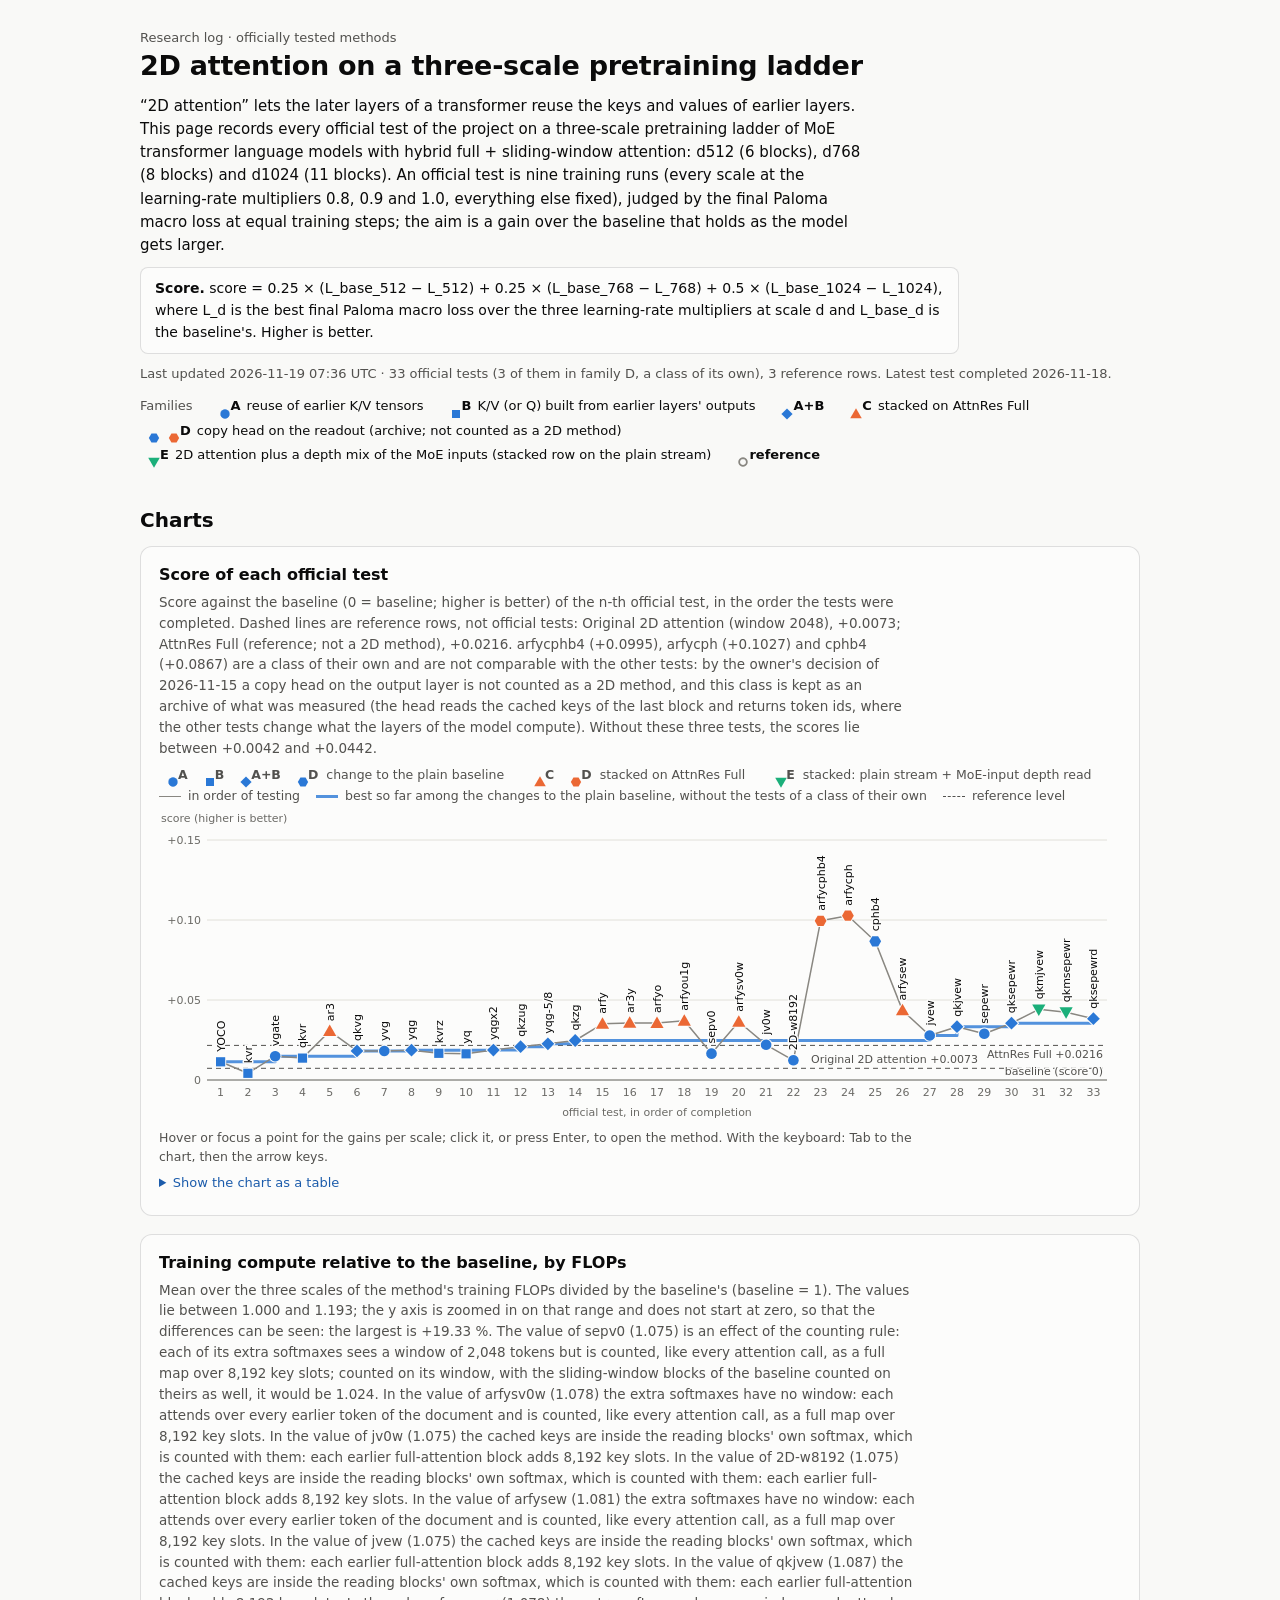
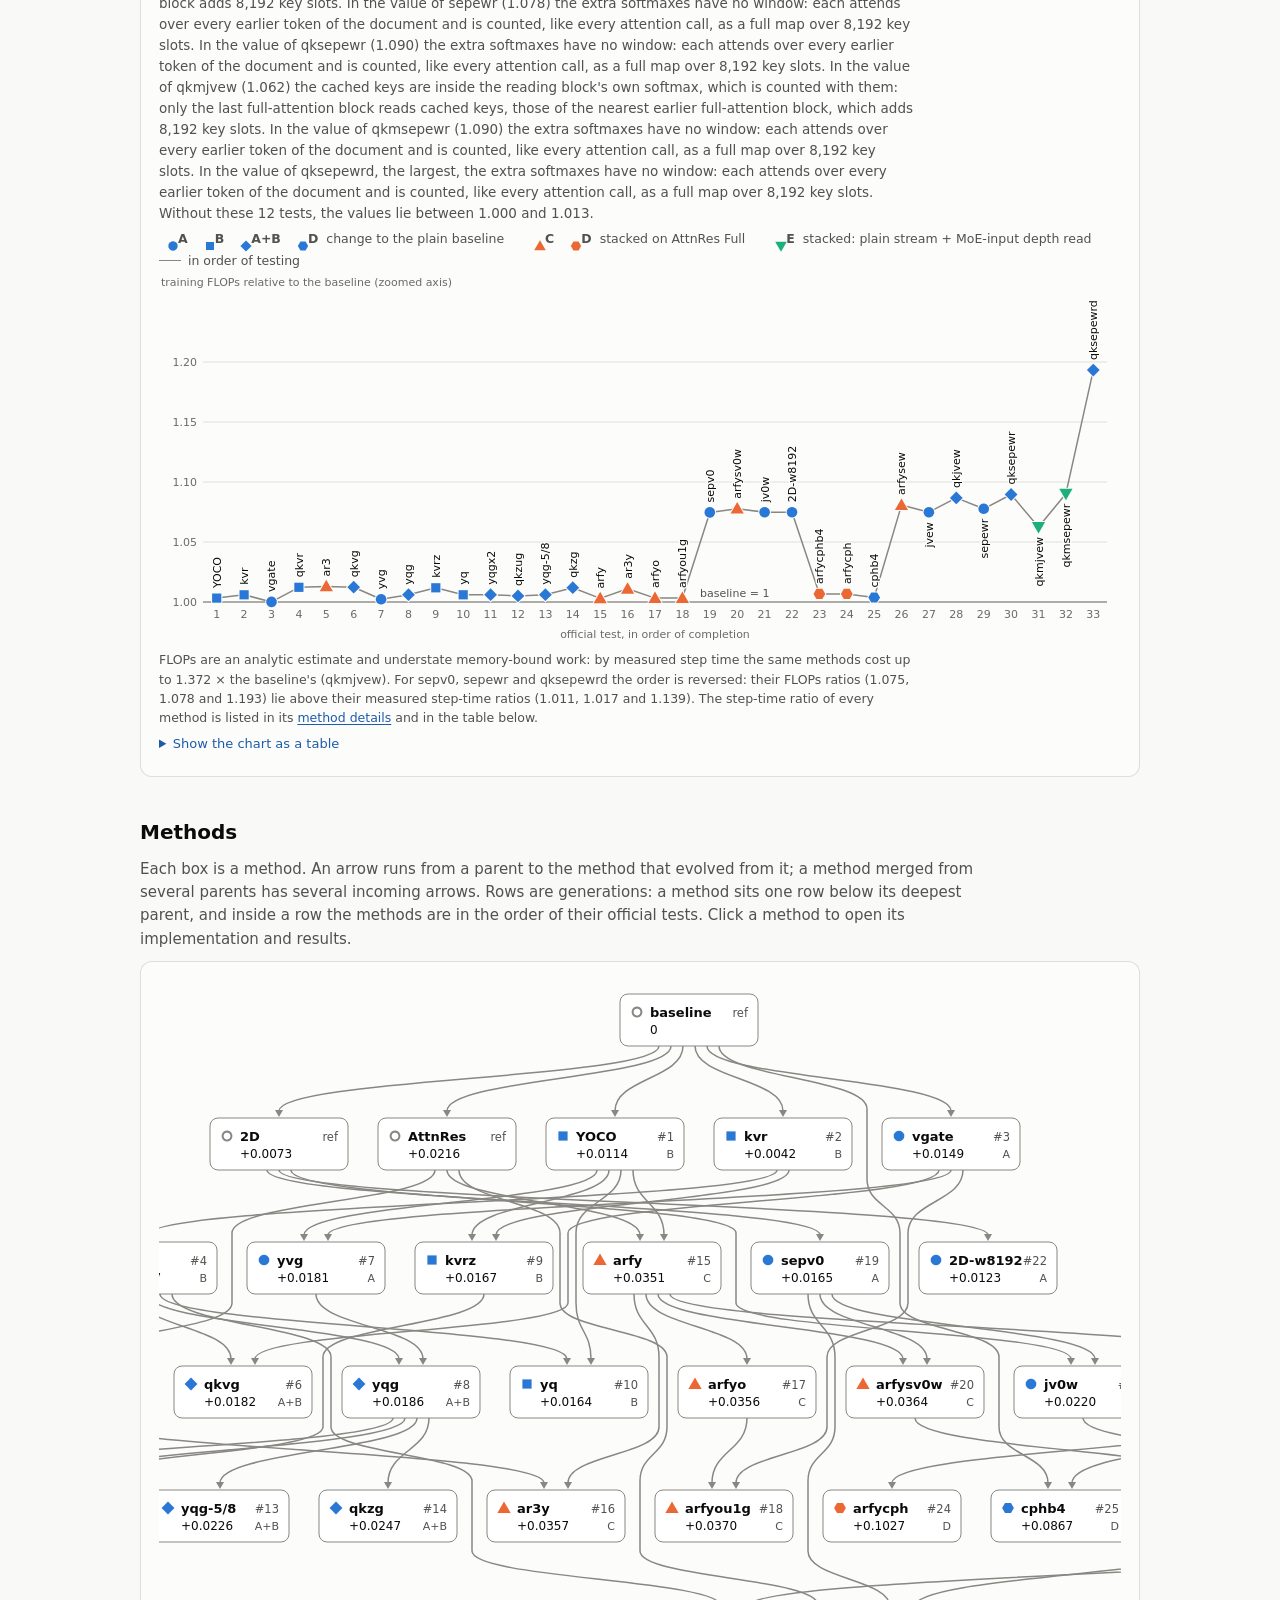
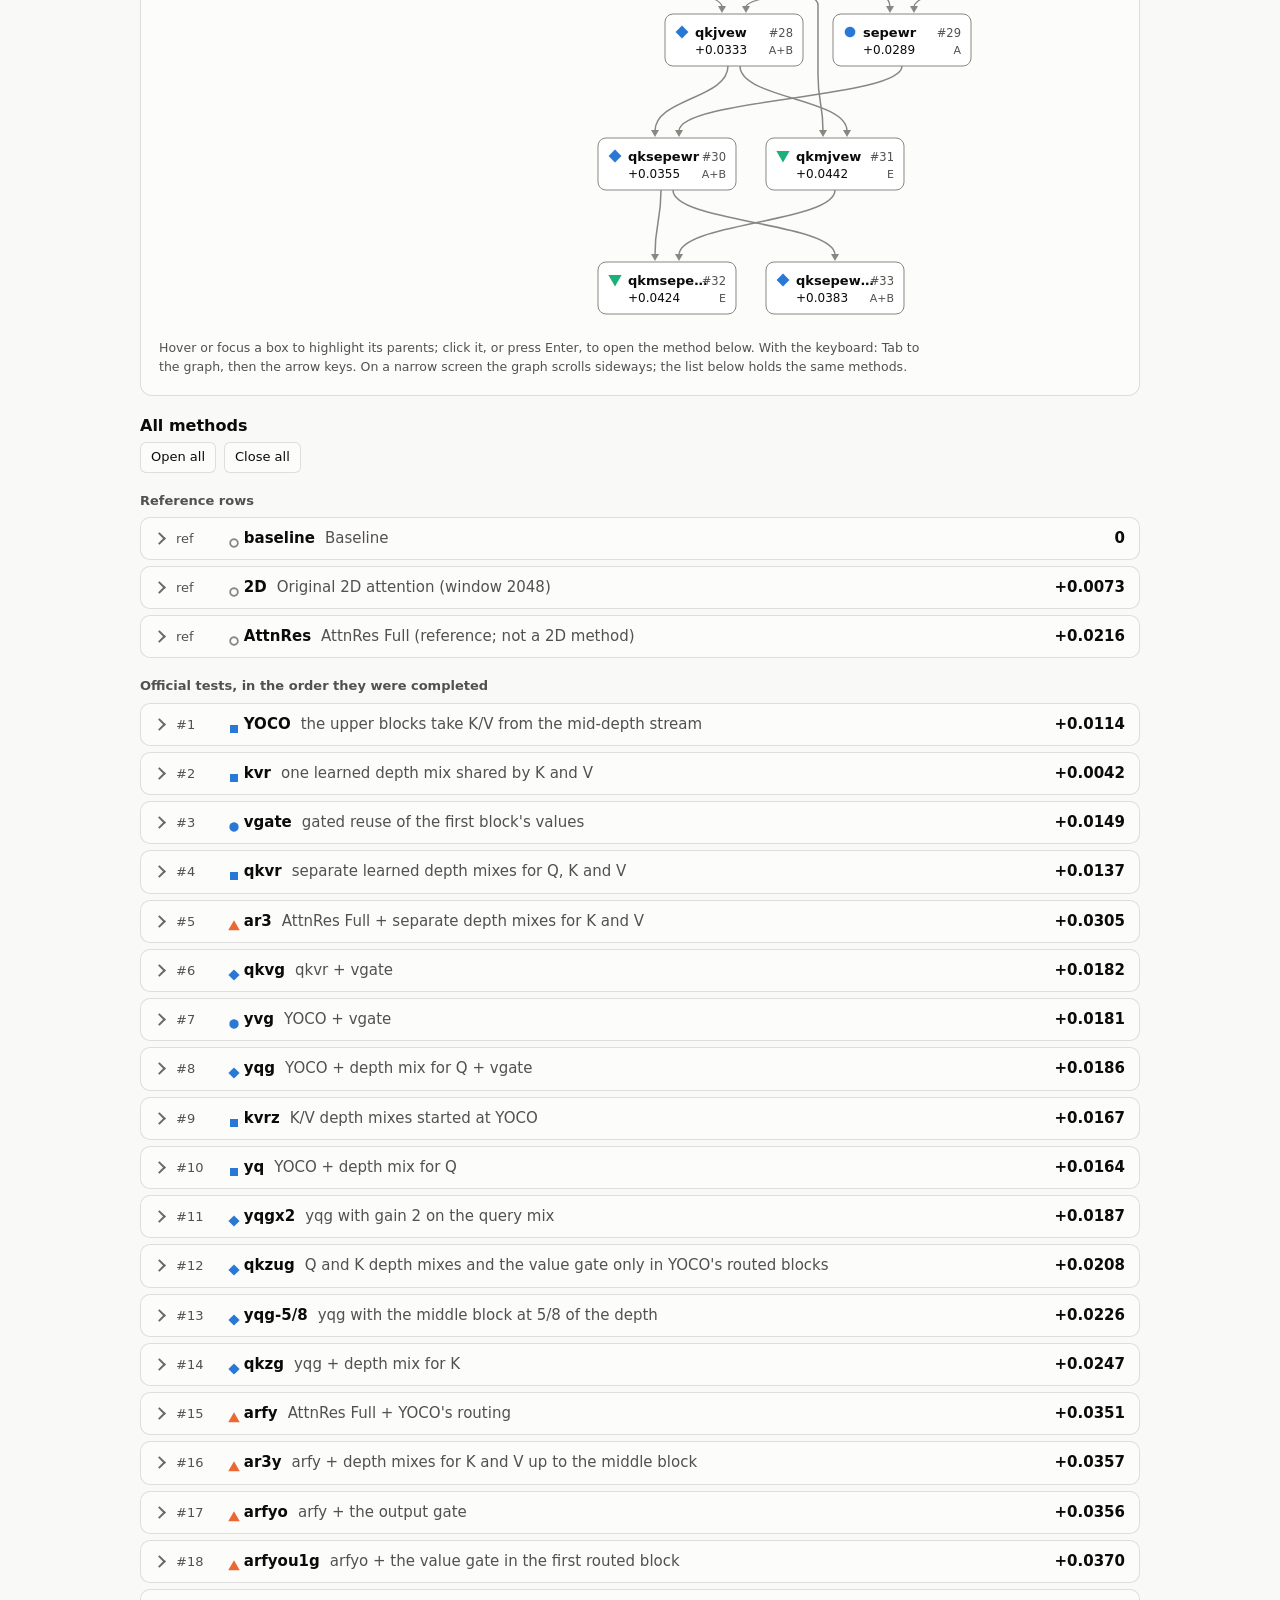
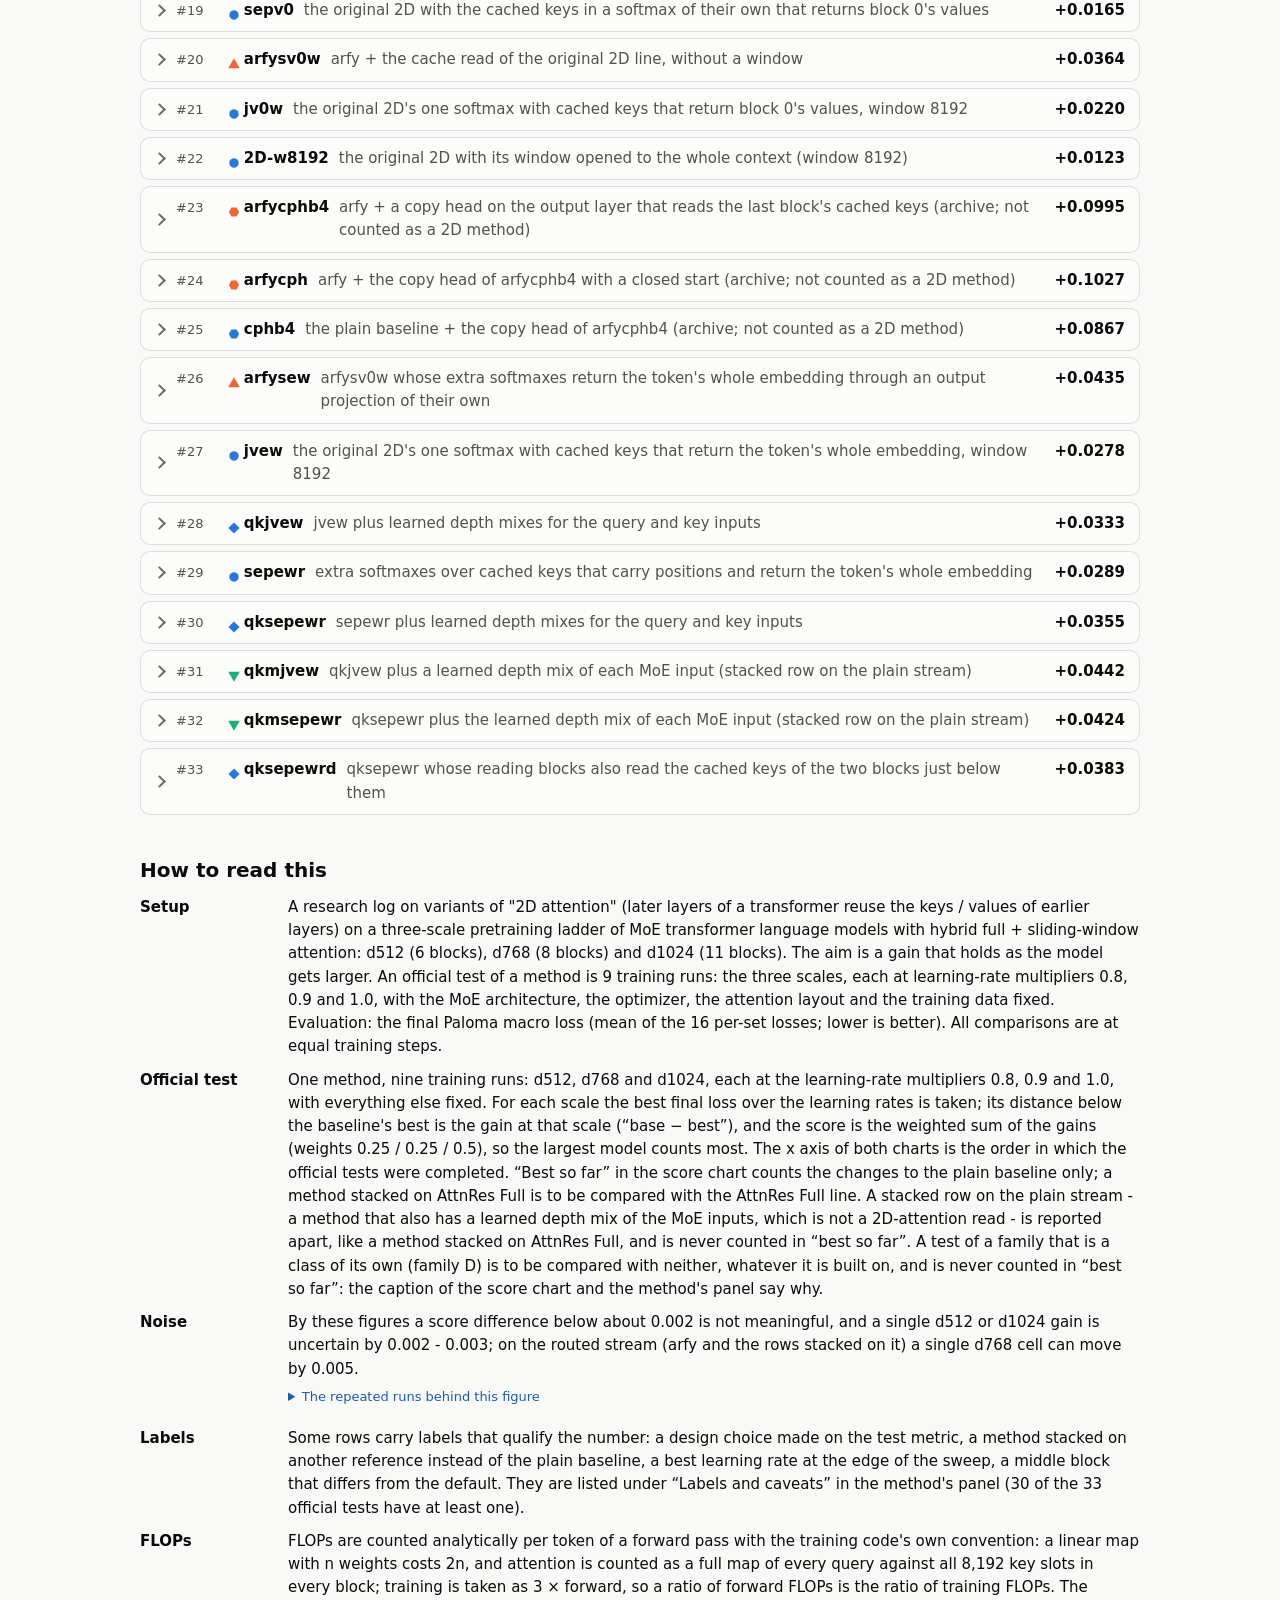
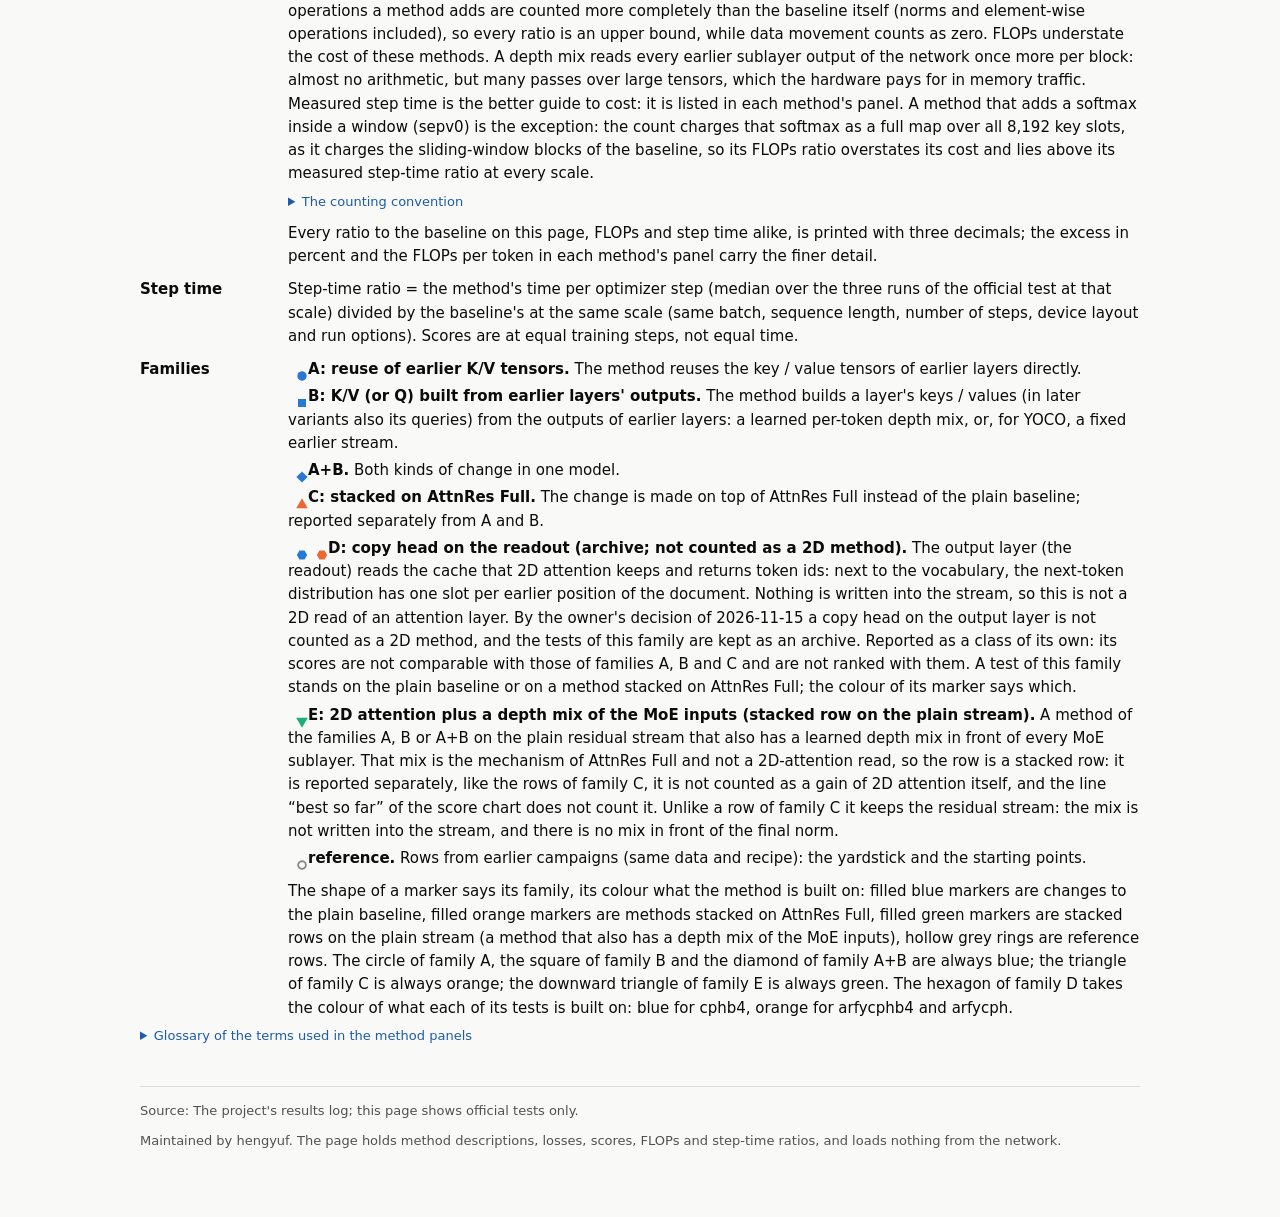
==== commit b78e03f0: "Official test 33: qksepewrd (+0.0383) Co-Authored-By: Claude Fable 5.2 <noreply@anthropic.com>" ====
--- a/2d-rsi/index.html
+++ b/2d-rsi/index.html
@@ -285,17 +285,17 @@
 <svg class="sprite" width="0" height="0" aria-hidden="true" focusable="false"><defs><symbol id="mk-circle" viewBox="-8 -8 16 16"><path d="M5.3 0L5.04 1.64L4.29 3.12L3.12 4.29L1.64 5.04L0 5.3L-1.64 5.04L-3.12 4.29L-4.29 3.12L-5.04 1.64L-5.3 0L-5.04 -1.64L-4.29 -3.12L-3.12 -4.29L-1.64 -5.04L-0 -5.3L1.64 -5.04L3.12 -4.29L4.29 -3.12L5.04 -1.64Z"/></symbol><symbol id="mk-square" viewBox="-8 -8 16 16"><path d="M-4.6 -4.6L4.6 -4.6L4.6 4.6L-4.6 4.6Z"/></symbol><symbol id="mk-diamond" viewBox="-8 -8 16 16"><path d="M0 -6.4L6.4 0L0 6.4L-6.4 0Z"/></symbol><symbol id="mk-triangle" viewBox="-8 -8 16 16"><path d="M0 -6.6L6.6 4.9L-6.6 4.9Z"/></symbol><symbol id="mk-triangle-down" viewBox="-8 -8 16 16"><path d="M0 6.6L6.6 -4.9L-6.6 -4.9Z"/></symbol><symbol id="mk-hexagon" viewBox="-8 -8 16 16"><path d="M5.9 0L2.95 5.11L-2.95 5.11L-5.9 0L-2.95 -5.11L2.95 -5.11Z"/></symbol><symbol id="mk-ring" viewBox="-8 -8 16 16"><path d="M4.4 0L4.18 1.36L3.56 2.59L2.59 3.56L1.36 4.18L0 4.4L-1.36 4.18L-2.59 3.56L-3.56 2.59L-4.18 1.36L-4.4 0L-4.18 -1.36L-3.56 -2.59L-2.59 -3.56L-1.36 -4.18L-0 -4.4L1.36 -4.18L2.59 -3.56L3.56 -2.59L4.18 -1.36Z"/></symbol></defs></svg>
 <a class="skip" href="#methods">Skip to the methods</a>
 <div class="page">
-<header><p class="eyebrow">Research log · officially tested methods</p><h1>2D attention on a three-scale pretraining ladder</h1><p class="intro">“2D attention” lets the later layers of a transformer reuse the keys and values of earlier layers. This page records every official test of the project on a three-scale pretraining ladder of MoE transformer language models with hybrid full + sliding-window attention: d512 (6 blocks), d768 (8 blocks) and d1024 (11 blocks). An official test is nine training runs (every scale at the learning-rate multipliers 0.8, 0.9 and 1.0, everything else fixed), judged by the final Paloma macro loss at equal training steps; the aim is a gain over the baseline that holds as the model gets larger.</p><p class="formula-box"><span class="k">Score.</span> score = 0.25 × (L_base_512 − L_512) + 0.25 × (L_base_768 − L_768) + 0.5 × (L_base_1024 − L_1024), where L_d is the best final Paloma macro loss over the three learning-rate multipliers at scale d and L_base_d is the baseline&#x27;s. Higher is better.</p><p class="updated">Last updated <time datetime="2026-11-18T15:26:05Z">2026-11-18 15:26 UTC</time> · 32 official tests (3 of them in family D, a class of its own), 3 reference rows. Latest test completed 2026-11-18.</p><p class="legend" id="legend"><span class="lg-h">Families</span><span class="lg" title="The method reuses the key / value tensors of earlier layers directly."><svg class="mk g-plain" viewBox="-8 -8 16 16" width="14" height="14" aria-hidden="true" focusable="false"><use href="#mk-circle"/></svg><strong>A</strong> reuse of earlier K/V tensors</span><span class="lg" title="The method builds a layer&#x27;s keys / values (in later variants also its queries) from the outputs of earlier layers: a learned per-token depth mix, or, for YOCO, a fixed earlier stream."><svg class="mk g-plain" viewBox="-8 -8 16 16" width="14" height="14" aria-hidden="true" focusable="false"><use href="#mk-square"/></svg><strong>B</strong> K/V (or Q) built from earlier layers&#x27; outputs</span><span class="lg" title="Both kinds of change in one model."><svg class="mk g-plain" viewBox="-8 -8 16 16" width="14" height="14" aria-hidden="true" focusable="false"><use href="#mk-diamond"/></svg><strong>A+B</strong></span><span class="lg" title="The change is made on top of AttnRes Full instead of the plain baseline; reported separately from A and B."><svg class="mk g-stacked" viewBox="-8 -8 16 16" width="14" height="14" aria-hidden="true" focusable="false"><use href="#mk-triangle"/></svg><strong>C</strong> stacked on AttnRes Full</span><span class="lg" title="The output layer (the readout) reads the cache that 2D attention keeps and returns token ids: next to the vocabulary, the next-token distribution has one slot per earlier position of the document. Nothing is written into the stream, so this is not a 2D read of an attention layer. By the owner&#x27;s decision of 2026-11-15 a copy head on the output layer is not counted as a 2D method, and the tests of this family are kept as an archive. Reported as a class of its own: its scores are not comparable with those of families A, B and C and are not ranked with them. A test of this family stands on the plain baseline or on a method stacked on AttnRes Full; the colour of its marker says which."><svg class="mk g-plain" viewBox="-8 -8 16 16" width="14" height="14" aria-hidden="true" focusable="false"><use href="#mk-hexagon"/></svg><svg class="mk g-stacked" viewBox="-8 -8 16 16" width="14" height="14" aria-hidden="true" focusable="false"><use href="#mk-hexagon"/></svg><strong>D</strong> copy head on the readout (archive; not counted as a 2D method)</span><span class="lg" title="A method of the families A, B or A+B on the plain residual stream that also has a learned depth mix in front of every MoE sublayer. That mix is the mechanism of AttnRes Full and not a 2D-attention read, so the row is a stacked row: it is reported separately, like the rows of family C, it is not counted as a gain of 2D attention itself, and the line “best so far” of the score chart does not count it. Unlike a row of family C it keeps the residual stream: the mix is not written into the stream, and there is no mix in front of the final norm."><svg class="mk g-stacked_plain" viewBox="-8 -8 16 16" width="14" height="14" aria-hidden="true" focusable="false"><use href="#mk-triangle-down"/></svg><strong>E</strong> 2D attention plus a depth mix of the MoE inputs (stacked row on the plain stream)</span><span class="lg" title="Rows from earlier campaigns (same data and recipe): the yardstick and the starting points."><svg class="mk g-reference" viewBox="-8 -8 16 16" width="14" height="14" aria-hidden="true" focusable="false"><use href="#mk-ring"/></svg><strong>reference</strong></span></p></header>
+<header><p class="eyebrow">Research log · officially tested methods</p><h1>2D attention on a three-scale pretraining ladder</h1><p class="intro">“2D attention” lets the later layers of a transformer reuse the keys and values of earlier layers. This page records every official test of the project on a three-scale pretraining ladder of MoE transformer language models with hybrid full + sliding-window attention: d512 (6 blocks), d768 (8 blocks) and d1024 (11 blocks). An official test is nine training runs (every scale at the learning-rate multipliers 0.8, 0.9 and 1.0, everything else fixed), judged by the final Paloma macro loss at equal training steps; the aim is a gain over the baseline that holds as the model gets larger.</p><p class="formula-box"><span class="k">Score.</span> score = 0.25 × (L_base_512 − L_512) + 0.25 × (L_base_768 − L_768) + 0.5 × (L_base_1024 − L_1024), where L_d is the best final Paloma macro loss over the three learning-rate multipliers at scale d and L_base_d is the baseline&#x27;s. Higher is better.</p><p class="updated">Last updated <time datetime="2026-11-19T07:36:51Z">2026-11-19 07:36 UTC</time> · 33 official tests (3 of them in family D, a class of its own), 3 reference rows. Latest test completed 2026-11-18.</p><p class="legend" id="legend"><span class="lg-h">Families</span><span class="lg" title="The method reuses the key / value tensors of earlier layers directly."><svg class="mk g-plain" viewBox="-8 -8 16 16" width="14" height="14" aria-hidden="true" focusable="false"><use href="#mk-circle"/></svg><strong>A</strong> reuse of earlier K/V tensors</span><span class="lg" title="The method builds a layer&#x27;s keys / values (in later variants also its queries) from the outputs of earlier layers: a learned per-token depth mix, or, for YOCO, a fixed earlier stream."><svg class="mk g-plain" viewBox="-8 -8 16 16" width="14" height="14" aria-hidden="true" focusable="false"><use href="#mk-square"/></svg><strong>B</strong> K/V (or Q) built from earlier layers&#x27; outputs</span><span class="lg" title="Both kinds of change in one model."><svg class="mk g-plain" viewBox="-8 -8 16 16" width="14" height="14" aria-hidden="true" focusable="false"><use href="#mk-diamond"/></svg><strong>A+B</strong></span><span class="lg" title="The change is made on top of AttnRes Full instead of the plain baseline; reported separately from A and B."><svg class="mk g-stacked" viewBox="-8 -8 16 16" width="14" height="14" aria-hidden="true" focusable="false"><use href="#mk-triangle"/></svg><strong>C</strong> stacked on AttnRes Full</span><span class="lg" title="The output layer (the readout) reads the cache that 2D attention keeps and returns token ids: next to the vocabulary, the next-token distribution has one slot per earlier position of the document. Nothing is written into the stream, so this is not a 2D read of an attention layer. By the owner&#x27;s decision of 2026-11-15 a copy head on the output layer is not counted as a 2D method, and the tests of this family are kept as an archive. Reported as a class of its own: its scores are not comparable with those of families A, B and C and are not ranked with them. A test of this family stands on the plain baseline or on a method stacked on AttnRes Full; the colour of its marker says which."><svg class="mk g-plain" viewBox="-8 -8 16 16" width="14" height="14" aria-hidden="true" focusable="false"><use href="#mk-hexagon"/></svg><svg class="mk g-stacked" viewBox="-8 -8 16 16" width="14" height="14" aria-hidden="true" focusable="false"><use href="#mk-hexagon"/></svg><strong>D</strong> copy head on the readout (archive; not counted as a 2D method)</span><span class="lg" title="A method of the families A, B or A+B on the plain residual stream that also has a learned depth mix in front of every MoE sublayer. That mix is the mechanism of AttnRes Full and not a 2D-attention read, so the row is a stacked row: it is reported separately, like the rows of family C, it is not counted as a gain of 2D attention itself, and the line “best so far” of the score chart does not count it. Unlike a row of family C it keeps the residual stream: the mix is not written into the stream, and there is no mix in front of the final norm."><svg class="mk g-stacked_plain" viewBox="-8 -8 16 16" width="14" height="14" aria-hidden="true" focusable="false"><use href="#mk-triangle-down"/></svg><strong>E</strong> 2D attention plus a depth mix of the MoE inputs (stacked row on the plain stream)</span><span class="lg" title="Rows from earlier campaigns (same data and recipe): the yardstick and the starting points."><svg class="mk g-reference" viewBox="-8 -8 16 16" width="14" height="14" aria-hidden="true" focusable="false"><use href="#mk-ring"/></svg><strong>reference</strong></span></p></header>
 <noscript><p class="noscript">The two charts and the forest are drawn by a script on this page. Without it, the tables under each chart and the list of methods hold the same data.</p></noscript>
 <main>
-<section id="charts" aria-labelledby="h-charts"><h2 id="h-charts">Charts</h2><figure class="card" id="card-score"><figcaption><h3>Score of each official test</h3><p class="sub">Score against the baseline (0 = baseline; higher is better) of the n-th official test, in the order the tests were completed. Dashed lines are reference rows, not official tests: Original 2D attention (window 2048), +0.0073; AttnRes Full (reference; not a 2D method), +0.0216. arfycphb4 (+0.0995), arfycph (+0.1027) and cphb4 (+0.0867) are a class of their own and are not comparable with the other tests: by the owner&#x27;s decision of 2026-11-15 a copy head on the output layer is not counted as a 2D method, and this class is kept as an archive of what was measured (the head reads the cached keys of the last block and returns token ids, where the other tests change what the layers of the model compute). Without these three tests, the scores lie between +0.0042 and +0.0442.</p><p class="keys"><span class="lg" title="The method reuses the key / value tensors of earlier layers directly."><svg class="mk g-plain" viewBox="-8 -8 16 16" width="14" height="14" aria-hidden="true" focusable="false"><use href="#mk-circle"/></svg><strong>A</strong></span><span class="lg" title="The method builds a layer&#x27;s keys / values (in later variants also its queries) from the outputs of earlier layers: a learned per-token depth mix, or, for YOCO, a fixed earlier stream."><svg class="mk g-plain" viewBox="-8 -8 16 16" width="14" height="14" aria-hidden="true" focusable="false"><use href="#mk-square"/></svg><strong>B</strong></span><span class="lg" title="Both kinds of change in one model."><svg class="mk g-plain" viewBox="-8 -8 16 16" width="14" height="14" aria-hidden="true" focusable="false"><use href="#mk-diamond"/></svg><strong>A+B</strong></span><span class="lg" title="The output layer (the readout) reads the cache that 2D attention keeps and returns token ids: next to the vocabulary, the next-token distribution has one slot per earlier position of the document. Nothing is written into the stream, so this is not a 2D read of an attention layer. By the owner&#x27;s decision of 2026-11-15 a copy head on the output layer is not counted as a 2D method, and the tests of this family are kept as an archive. Reported as a class of its own: its scores are not comparable with those of families A, B and C and are not ranked with them. A test of this family stands on the plain baseline or on a method stacked on AttnRes Full; the colour of its marker says which."><svg class="mk g-plain" viewBox="-8 -8 16 16" width="14" height="14" aria-hidden="true" focusable="false"><use href="#mk-hexagon"/></svg><strong>D</strong></span><span class="lg-g">change to the plain baseline</span><span class="lg" title="The change is made on top of AttnRes Full instead of the plain baseline; reported separately from A and B."><svg class="mk g-stacked" viewBox="-8 -8 16 16" width="14" height="14" aria-hidden="true" focusable="false"><use href="#mk-triangle"/></svg><strong>C</strong></span><span class="lg" title="The output layer (the readout) reads the cache that 2D attention keeps and returns token ids: next to the vocabulary, the next-token distribution has one slot per earlier position of the document. Nothing is written into the stream, so this is not a 2D read of an attention layer. By the owner&#x27;s decision of 2026-11-15 a copy head on the output layer is not counted as a 2D method, and the tests of this family are kept as an archive. Reported as a class of its own: its scores are not comparable with those of families A, B and C and are not ranked with them. A test of this family stands on the plain baseline or on a method stacked on AttnRes Full; the colour of its marker says which."><svg class="mk g-stacked" viewBox="-8 -8 16 16" width="14" height="14" aria-hidden="true" focusable="false"><use href="#mk-hexagon"/></svg><strong>D</strong></span><span class="lg-g">stacked on AttnRes Full</span><span class="lg" title="A method of the families A, B or A+B on the plain residual stream that also has a learned depth mix in front of every MoE sublayer. That mix is the mechanism of AttnRes Full and not a 2D-attention read, so the row is a stacked row: it is reported separately, like the rows of family C, it is not counted as a gain of 2D attention itself, and the line “best so far” of the score chart does not count it. Unlike a row of family C it keeps the residual stream: the mix is not written into the stream, and there is no mix in front of the final norm."><svg class="mk g-stacked_plain" viewBox="-8 -8 16 16" width="14" height="14" aria-hidden="true" focusable="false"><use href="#mk-triangle-down"/></svg><strong>E</strong></span><span class="lg-g">stacked: plain stream + MoE-input depth read</span><span class="key"><span class="ln ln-seq"></span>in order of testing</span><span class="key key-best"><span class="ln ln-best"></span>best so far among the changes to the plain baseline, without the tests of a class of their own</span><span class="key"><span class="ln ln-ref"></span>reference level</span></p></figcaption><div class="chart" id="chart-score" data-chart="score"></div><p class="hint">Hover or focus a point for the gains per scale; click it, or press Enter, to open the method. With the keyboard: Tab to the chart, then the arrow keys.</p><details class="sub tv"><summary>Show the chart as a table</summary><div class="tablewrap"><table class="view"><caption>Score and gain per scale of every official test, then the reference rows.</caption><thead><tr><th scope="col" class="num">Test</th><th scope="col">Method</th><th scope="col">Family</th><th scope="col" class="num">Score</th><th scope="col" class="num">Base − best, d512</th><th scope="col" class="num">Base − best, d768</th><th scope="col" class="num">Base − best, d1024</th></tr></thead><tbody><tr><th class="num" scope="row">1</th><td><a class="goto" href="#m-yoco" data-goto="yoco"><svg class="mk g-plain" viewBox="-8 -8 16 16" width="14" height="14" aria-hidden="true" focusable="false"><use href="#mk-square"/></svg>YOCO</a> <span class="quiet">the upper blocks take K/V from the mid-depth stream</span></td><td>B</td><td class="num"><strong>+0.0114</strong></td><td class="num">+0.01464</td><td class="num">+0.01436</td><td class="num">+0.00839</td></tr><tr><th class="num" scope="row">2</th><td><a class="goto" href="#m-kvr" data-goto="kvr"><svg class="mk g-plain" viewBox="-8 -8 16 16" width="14" height="14" aria-hidden="true" focusable="false"><use href="#mk-square"/></svg>kvr</a> <span class="quiet">one learned depth mix shared by K and V</span></td><td>B</td><td class="num"><strong>+0.0042</strong></td><td class="num">+0.00036</td><td class="num">+0.01090</td><td class="num">+0.00272</td></tr><tr><th class="num" scope="row">3</th><td><a class="goto" href="#m-vgate" data-goto="vgate"><svg class="mk g-plain" viewBox="-8 -8 16 16" width="14" height="14" aria-hidden="true" focusable="false"><use href="#mk-circle"/></svg>vgate</a> <span class="quiet">gated reuse of the first block&#x27;s values</span></td><td>A</td><td class="num"><strong>+0.0149</strong></td><td class="num">+0.02351</td><td class="num">+0.01704</td><td class="num">+0.00953</td></tr><tr><th class="num" scope="row">4</th><td><a class="goto" href="#m-qkvr" data-goto="qkvr"><svg class="mk g-plain" viewBox="-8 -8 16 16" width="14" height="14" aria-hidden="true" focusable="false"><use href="#mk-square"/></svg>qkvr</a> <span class="quiet">separate learned depth mixes for Q, K and V</span></td><td>B</td><td class="num"><strong>+0.0137</strong></td><td class="num">+0.01254</td><td class="num">+0.01389</td><td class="num">+0.01415</td></tr><tr><th class="num" scope="row">5</th><td><a class="goto" href="#m-ar3" data-goto="ar3"><svg class="mk g-stacked" viewBox="-8 -8 16 16" width="14" height="14" aria-hidden="true" focusable="false"><use href="#mk-triangle"/></svg>ar3</a> <span class="quiet">AttnRes Full + separate depth mixes for K and V</span></td><td>C</td><td class="num"><strong>+0.0305</strong></td><td class="num">+0.04244</td><td class="num">+0.02949</td><td class="num">+0.02505</td></tr><tr><th class="num" scope="row">6</th><td><a class="goto" href="#m-qkvg" data-goto="qkvg"><svg class="mk g-plain" viewBox="-8 -8 16 16" width="14" height="14" aria-hidden="true" focusable="false"><use href="#mk-diamond"/></svg>qkvg</a> <span class="quiet">qkvr + vgate</span></td><td>A+B</td><td class="num"><strong>+0.0182</strong></td><td class="num">+0.03713</td><td class="num">+0.00726</td><td class="num">+0.01429</td></tr><tr><th class="num" scope="row">7</th><td><a class="goto" href="#m-yvg" data-goto="yvg"><svg class="mk g-plain" viewBox="-8 -8 16 16" width="14" height="14" aria-hidden="true" focusable="false"><use href="#mk-circle"/></svg>yvg</a> <span class="quiet">YOCO + vgate</span></td><td>A</td><td class="num"><strong>+0.0181</strong></td><td class="num">+0.02624</td><td class="num">+0.01705</td><td class="num">+0.01454</td></tr><tr><th class="num" scope="row">8</th><td><a class="goto" href="#m-yqg" data-goto="yqg"><svg class="mk g-plain" viewBox="-8 -8 16 16" width="14" height="14" aria-hidden="true" focusable="false"><use href="#mk-diamond"/></svg>yqg</a> <span class="quiet">YOCO + depth mix for Q + vgate</span></td><td>A+B</td><td class="num"><strong>+0.0186</strong></td><td class="num">+0.01880</td><td class="num">+0.02057</td><td class="num">+0.01743</td></tr><tr><th class="num" scope="row">9</th><td><a class="goto" href="#m-kvrz" data-goto="kvrz"><svg class="mk g-plain" viewBox="-8 -8 16 16" width="14" height="14" aria-hidden="true" focusable="false"><use href="#mk-square"/></svg>kvrz</a> <span class="quiet">K/V depth mixes started at YOCO</span></td><td>B</td><td class="num"><strong>+0.0167</strong></td><td class="num">+0.02640</td><td class="num">+0.01657</td><td class="num">+0.01184</td></tr><tr><th class="num" scope="row">10</th><td><a class="goto" href="#m-yq" data-goto="yq"><svg class="mk g-plain" viewBox="-8 -8 16 16" width="14" height="14" aria-hidden="true" focusable="false"><use href="#mk-square"/></svg>yq</a> <span class="quiet">YOCO + depth mix for Q</span></td><td>B</td><td class="num"><strong>+0.0164</strong></td><td class="num">+0.01562</td><td class="num">+0.01946</td><td class="num">+0.01521</td></tr><tr><th class="num" scope="row">11</th><td><a class="goto" href="#m-yqgx2" data-goto="yqgx2"><svg class="mk g-plain" viewBox="-8 -8 16 16" width="14" height="14" aria-hidden="true" focusable="false"><use href="#mk-diamond"/></svg>yqgx2</a> <span class="quiet">yqg with gain 2 on the query mix</span></td><td>A+B</td><td class="num"><strong>+0.0187</strong></td><td class="num">+0.02035</td><td class="num">+0.01646</td><td class="num">+0.01896</td></tr><tr><th class="num" scope="row">12</th><td><a class="goto" href="#m-qkzug" data-goto="qkzug"><svg class="mk g-plain" viewBox="-8 -8 16 16" width="14" height="14" aria-hidden="true" focusable="false"><use href="#mk-diamond"/></svg>qkzug</a> <span class="quiet">Q and K depth mixes and the value gate only in YOCO&#x27;s routed blocks</span></td><td>A+B</td><td class="num"><strong>+0.0208</strong></td><td class="num">+0.02464</td><td class="num">+0.02324</td><td class="num">+0.01769</td></tr><tr><th class="num" scope="row">13</th><td><a class="goto" href="#m-yqg-58" data-goto="yqg-58"><svg class="mk g-plain" viewBox="-8 -8 16 16" width="14" height="14" aria-hidden="true" focusable="false"><use href="#mk-diamond"/></svg>yqg-5/8</a> <span class="quiet">yqg with the middle block at 5/8 of the depth</span></td><td>A+B</td><td class="num"><strong>+0.0226</strong></td><td class="num">+0.02822</td><td class="num">+0.02656</td><td class="num">+0.01783</td></tr><tr><th class="num" scope="row">14</th><td><a class="goto" href="#m-qkzg" data-goto="qkzg"><svg class="mk g-plain" viewBox="-8 -8 16 16" width="14" height="14" aria-hidden="true" focusable="false"><use href="#mk-diamond"/></svg>qkzg</a> <span class="quiet">yqg + depth mix for K</span></td><td>A+B</td><td class="num"><strong>+0.0247</strong></td><td class="num">+0.03448</td><td class="num">+0.02795</td><td class="num">+0.01817</td></tr><tr><th class="num" scope="row">15</th><td><a class="goto" href="#m-arfy" data-goto="arfy"><svg class="mk g-stacked" viewBox="-8 -8 16 16" width="14" height="14" aria-hidden="true" focusable="false"><use href="#mk-triangle"/></svg>arfy</a> <span class="quiet">AttnRes Full + YOCO&#x27;s routing</span></td><td>C</td><td class="num"><strong>+0.0351</strong></td><td class="num">+0.03944</td><td class="num">+0.04262</td><td class="num">+0.02913</td></tr><tr><th class="num" scope="row">16</th><td><a class="goto" href="#m-ar3y" data-goto="ar3y"><svg class="mk g-stacked" viewBox="-8 -8 16 16" width="14" height="14" aria-hidden="true" focusable="false"><use href="#mk-triangle"/></svg>ar3y</a> <span class="quiet">arfy + depth mixes for K and V up to the middle block</span></td><td>C</td><td class="num"><strong>+0.0357</strong></td><td class="num">+0.04499</td><td class="num">+0.04133</td><td class="num">+0.02824</td></tr><tr><th class="num" scope="row">17</th><td><a class="goto" href="#m-arfyo" data-goto="arfyo"><svg class="mk g-stacked" viewBox="-8 -8 16 16" width="14" height="14" aria-hidden="true" focusable="false"><use href="#mk-triangle"/></svg>arfyo</a> <span class="quiet">arfy + the output gate</span></td><td>C</td><td class="num"><strong>+0.0356</strong></td><td class="num">+0.04201</td><td class="num">+0.04037</td><td class="num">+0.03008</td></tr><tr><th class="num" scope="row">18</th><td><a class="goto" href="#m-arfyou1g" data-goto="arfyou1g"><svg class="mk g-stacked" viewBox="-8 -8 16 16" width="14" height="14" aria-hidden="true" focusable="false"><use href="#mk-triangle"/></svg>arfyou1g</a> <span class="quiet">arfyo + the value gate in the first routed block</span></td><td>C</td><td class="num"><strong>+0.0370</strong></td><td class="num">+0.05241</td><td class="num">+0.03850</td><td class="num">+0.02849</td></tr><tr><th class="num" scope="row">19</th><td><a class="goto" href="#m-sepv0" data-goto="sepv0"><svg class="mk g-plain" viewBox="-8 -8 16 16" width="14" height="14" aria-hidden="true" focusable="false"><use href="#mk-circle"/></svg>sepv0</a> <span class="quiet">the original 2D with the cached keys in a softmax of their own that returns block 0&#x27;s values</span></td><td>A</td><td class="num"><strong>+0.0165</strong></td><td class="num">+0.02533</td><td class="num">+0.01628</td><td class="num">+0.01221</td></tr><tr><th class="num" scope="row">20</th><td><a class="goto" href="#m-arfysv0w" data-goto="arfysv0w"><svg class="mk g-stacked" viewBox="-8 -8 16 16" width="14" height="14" aria-hidden="true" focusable="false"><use href="#mk-triangle"/></svg>arfysv0w</a> <span class="quiet">arfy + the cache read of the original 2D line, without a window</span></td><td>C</td><td class="num"><strong>+0.0364</strong></td><td class="num">+0.05113</td><td class="num">+0.03919</td><td class="num">+0.02760</td></tr><tr><th class="num" scope="row">21</th><td><a class="goto" href="#m-jv0w" data-goto="jv0w"><svg class="mk g-plain" viewBox="-8 -8 16 16" width="14" height="14" aria-hidden="true" focusable="false"><use href="#mk-circle"/></svg>jv0w</a> <span class="quiet">the original 2D&#x27;s one softmax with cached keys that return block 0&#x27;s values, window 8192</span></td><td>A</td><td class="num"><strong>+0.0220</strong></td><td class="num">+0.03582</td><td class="num">+0.02126</td><td class="num">+0.01548</td></tr><tr><th class="num" scope="row">22</th><td><a class="goto" href="#m-2d-w8192" data-goto="2d-w8192"><svg class="mk g-plain" viewBox="-8 -8 16 16" width="14" height="14" aria-hidden="true" focusable="false"><use href="#mk-circle"/></svg>2D-w8192</a> <span class="quiet">the original 2D with its window opened to the whole context (window 8192)</span></td><td>A</td><td class="num"><strong>+0.0123</strong></td><td class="num">+0.02224</td><td class="num">+0.01670</td><td class="num">+0.00511</td></tr><tr><th class="num" scope="row">23</th><td><a class="goto" href="#m-arfycphb4" data-goto="arfycphb4"><svg class="mk g-stacked" viewBox="-8 -8 16 16" width="14" height="14" aria-hidden="true" focusable="false"><use href="#mk-hexagon"/></svg>arfycphb4</a> <span class="quiet">arfy + a copy head on the output layer that reads the last block&#x27;s cached keys (archive; not counted as a 2D method)</span></td><td>D</td><td class="num"><strong>+0.0995</strong></td><td class="num">+0.14773</td><td class="num">+0.10668</td><td class="num">+0.07176</td></tr><tr><th class="num" scope="row">24</th><td><a class="goto" href="#m-arfycph" data-goto="arfycph"><svg class="mk g-stacked" viewBox="-8 -8 16 16" width="14" height="14" aria-hidden="true" focusable="false"><use href="#mk-hexagon"/></svg>arfycph</a> <span class="quiet">arfy + the copy head of arfycphb4 with a closed start (archive; not counted as a 2D method)</span></td><td>D</td><td class="num"><strong>+0.1027</strong></td><td class="num">+0.15679</td><td class="num">+0.11075</td><td class="num">+0.07164</td></tr><tr><th class="num" scope="row">25</th><td><a class="goto" href="#m-cphb4" data-goto="cphb4"><svg class="mk g-plain" viewBox="-8 -8 16 16" width="14" height="14" aria-hidden="true" focusable="false"><use href="#mk-hexagon"/></svg>cphb4</a> <span class="quiet">the plain baseline + the copy head of arfycphb4 (archive; not counted as a 2D method)</span></td><td>D</td><td class="num"><strong>+0.0867</strong></td><td class="num">+0.14363</td><td class="num">+0.08698</td><td class="num">+0.05817</td></tr><tr><th class="num" scope="row">26</th><td><a class="goto" href="#m-arfysew" data-goto="arfysew"><svg class="mk g-stacked" viewBox="-8 -8 16 16" width="14" height="14" aria-hidden="true" focusable="false"><use href="#mk-triangle"/></svg>arfysew</a> <span class="quiet">arfysv0w whose extra softmaxes return the token&#x27;s whole embedding through an output projection of their own</span></td><td>C</td><td class="num"><strong>+0.0435</strong></td><td class="num">+0.06403</td><td class="num">+0.04948</td><td class="num">+0.03018</td></tr><tr><th class="num" scope="row">27</th><td><a class="goto" href="#m-jvew" data-goto="jvew"><svg class="mk g-plain" viewBox="-8 -8 16 16" width="14" height="14" aria-hidden="true" focusable="false"><use href="#mk-circle"/></svg>jvew</a> <span class="quiet">the original 2D&#x27;s one softmax with cached keys that return the token&#x27;s whole embedding, window 8192</span></td><td>A</td><td class="num"><strong>+0.0278</strong></td><td class="num">+0.04210</td><td class="num">+0.03207</td><td class="num">+0.01853</td></tr><tr><th class="num" scope="row">28</th><td><a class="goto" href="#m-qkjvew" data-goto="qkjvew"><svg class="mk g-plain" viewBox="-8 -8 16 16" width="14" height="14" aria-hidden="true" focusable="false"><use href="#mk-diamond"/></svg>qkjvew</a> <span class="quiet">jvew plus learned depth mixes for the query and key inputs</span></td><td>A+B</td><td class="num"><strong>+0.0333</strong></td><td class="num">+0.05026</td><td class="num">+0.03610</td><td class="num">+0.02335</td></tr><tr><th class="num" scope="row">29</th><td><a class="goto" href="#m-sepewr" data-goto="sepewr"><svg class="mk g-plain" viewBox="-8 -8 16 16" width="14" height="14" aria-hidden="true" focusable="false"><use href="#mk-circle"/></svg>sepewr</a> <span class="quiet">extra softmaxes over cached keys that carry positions and return the token&#x27;s whole embedding</span></td><td>A</td><td class="num"><strong>+0.0289</strong></td><td class="num">+0.04474</td><td class="num">+0.03053</td><td class="num">+0.02025</td></tr><tr><th class="num" scope="row">30</th><td><a class="goto" href="#m-qksepewr" data-goto="qksepewr"><svg class="mk g-plain" viewBox="-8 -8 16 16" width="14" height="14" aria-hidden="true" focusable="false"><use href="#mk-diamond"/></svg>qksepewr</a> <span class="quiet">sepewr plus learned depth mixes for the query and key inputs</span></td><td>A+B</td><td class="num"><strong>+0.0355</strong></td><td class="num">+0.05397</td><td class="num">+0.03332</td><td class="num">+0.02731</td></tr><tr><th class="num" scope="row">31</th><td><a class="goto" href="#m-qkmjvew" data-goto="qkmjvew"><svg class="mk g-stacked_plain" viewBox="-8 -8 16 16" width="14" height="14" aria-hidden="true" focusable="false"><use href="#mk-triangle-down"/></svg>qkmjvew</a> <span class="quiet">qkjvew plus a learned depth mix of each MoE input (stacked row on the plain stream)</span></td><td>E</td><td class="num"><strong>+0.0442</strong></td><td class="num">+0.06006</td><td class="num">+0.04673</td><td class="num">+0.03505</td></tr><tr><th class="num" scope="row">32</th><td><a class="goto" href="#m-qkmsepewr" data-goto="qkmsepewr"><svg class="mk g-stacked_plain" viewBox="-8 -8 16 16" width="14" height="14" aria-hidden="true" focusable="false"><use href="#mk-triangle-down"/></svg>qkmsepewr</a> <span class="quiet">qksepewr plus the learned depth mix of each MoE input (stacked row on the plain stream)</span></td><td>E</td><td class="num"><strong>+0.0424</strong></td><td class="num">+0.06162</td><td class="num">+0.04184</td><td class="num">+0.03298</td></tr><tr><th class="num" scope="row">ref</th><td><a class="goto" href="#m-baseline" data-goto="baseline"><svg class="mk g-reference" viewBox="-8 -8 16 16" width="14" height="14" aria-hidden="true" focusable="false"><use href="#mk-ring"/></svg>baseline</a> <span class="quiet">Baseline</span></td><td>reference</td><td class="num"><strong>0</strong></td><td class="num">–</td><td class="num">–</td><td class="num">–</td></tr><tr><th class="num" scope="row">ref</th><td><a class="goto" href="#m-original-2d" data-goto="original-2d"><svg class="mk g-reference" viewBox="-8 -8 16 16" width="14" height="14" aria-hidden="true" focusable="false"><use href="#mk-ring"/></svg>2D</a> <span class="quiet">Original 2D attention (window 2048)</span></td><td>reference</td><td class="num"><strong>+0.0073</strong></td><td class="num">+0.02047</td><td class="num">+0.00972</td><td class="num">−0.00046</td></tr><tr><th class="num" scope="row">ref</th><td><a class="goto" href="#m-attnres-full" data-goto="attnres-full"><svg class="mk g-reference" viewBox="-8 -8 16 16" width="14" height="14" aria-hidden="true" focusable="false"><use href="#mk-ring"/></svg>AttnRes</a> <span class="quiet">AttnRes Full (reference; not a 2D method)</span></td><td>reference</td><td class="num"><strong>+0.0216</strong></td><td class="num">+0.02567</td><td class="num">+0.02327</td><td class="num">+0.01865</td></tr></tbody></table></div></details></figure><figure class="card" id="card-flops"><figcaption><h3>Training compute relative to the baseline, by FLOPs</h3><p class="sub">Mean over the three scales of the method&#x27;s training FLOPs divided by the baseline&#x27;s (baseline = 1). The values lie between 1.000 and 1.090; the y axis is zoomed in on that range and does not start at zero, so that the differences can be seen: the largest is +9.02 %. The value of sepv0 (1.075) is an effect of the counting rule: each of its extra softmaxes sees a window of 2,048 tokens but is counted, like every attention call, as a full map over 8,192 key slots; counted on its window, with the sliding-window blocks of the baseline counted on theirs as well, it would be 1.024. In the value of arfysv0w (1.078) the extra softmaxes have no window: each attends over every earlier token of the document and is counted, like every attention call, as a full map over 8,192 key slots. In the value of jv0w (1.075) the cached keys are inside the reading blocks&#x27; own softmax, which is counted with them: each earlier full-attention block adds 8,192 key slots. In the value of 2D-w8192 (1.075) the cached keys are inside the reading blocks&#x27; own softmax, which is counted with them: each earlier full-attention block adds 8,192 key slots. In the value of arfysew (1.081) the extra softmaxes have no window: each attends over every earlier token of the document and is counted, like every attention call, as a full map over 8,192 key slots. In the value of jvew (1.075) the cached keys are inside the reading blocks&#x27; own softmax, which is counted with them: each earlier full-attention block adds 8,192 key slots. In the value of qkjvew (1.087) the cached keys are inside the reading blocks&#x27; own softmax, which is counted with them: each earlier full-attention block adds 8,192 key slots. In the value of sepewr (1.078) the extra softmaxes have no window: each attends over every earlier token of the document and is counted, like every attention call, as a full map over 8,192 key slots. In the value of qksepewr (1.090) the extra softmaxes have no window: each attends over every earlier token of the document and is counted, like every attention call, as a full map over 8,192 key slots. In the value of qkmjvew (1.062) the cached keys are inside the reading block&#x27;s own softmax, which is counted with them: only the last full-attention block reads cached keys, those of the nearest earlier full-attention block, which adds 8,192 key slots. In the value of qkmsepewr, the largest, the extra softmaxes have no window: each attends over every earlier token of the document and is counted, like every attention call, as a full map over 8,192 key slots. Without these 11 tests, the values lie between 1.000 and 1.013.</p><p class="keys"><span class="lg" title="The method reuses the key / value tensors of earlier layers directly."><svg class="mk g-plain" viewBox="-8 -8 16 16" width="14" height="14" aria-hidden="true" focusable="false"><use href="#mk-circle"/></svg><strong>A</strong></span><span class="lg" title="The method builds a layer&#x27;s keys / values (in later variants also its queries) from the outputs of earlier layers: a learned per-token depth mix, or, for YOCO, a fixed earlier stream."><svg class="mk g-plain" viewBox="-8 -8 16 16" width="14" height="14" aria-hidden="true" focusable="false"><use href="#mk-square"/></svg><strong>B</strong></span><span class="lg" title="Both kinds of change in one model."><svg class="mk g-plain" viewBox="-8 -8 16 16" width="14" height="14" aria-hidden="true" focusable="false"><use href="#mk-diamond"/></svg><strong>A+B</strong></span><span class="lg" title="The output layer (the readout) reads the cache that 2D attention keeps and returns token ids: next to the vocabulary, the next-token distribution has one slot per earlier position of the document. Nothing is written into the stream, so this is not a 2D read of an attention layer. By the owner&#x27;s decision of 2026-11-15 a copy head on the output layer is not counted as a 2D method, and the tests of this family are kept as an archive. Reported as a class of its own: its scores are not comparable with those of families A, B and C and are not ranked with them. A test of this family stands on the plain baseline or on a method stacked on AttnRes Full; the colour of its marker says which."><svg class="mk g-plain" viewBox="-8 -8 16 16" width="14" height="14" aria-hidden="true" focusable="false"><use href="#mk-hexagon"/></svg><strong>D</strong></span><span class="lg-g">change to the plain baseline</span><span class="lg" title="The change is made on top of AttnRes Full instead of the plain baseline; reported separately from A and B."><svg class="mk g-stacked" viewBox="-8 -8 16 16" width="14" height="14" aria-hidden="true" focusable="false"><use href="#mk-triangle"/></svg><strong>C</strong></span><span class="lg" title="The output layer (the readout) reads the cache that 2D attention keeps and returns token ids: next to the vocabulary, the next-token distribution has one slot per earlier position of the document. Nothing is written into the stream, so this is not a 2D read of an attention layer. By the owner&#x27;s decision of 2026-11-15 a copy head on the output layer is not counted as a 2D method, and the tests of this family are kept as an archive. Reported as a class of its own: its scores are not comparable with those of families A, B and C and are not ranked with them. A test of this family stands on the plain baseline or on a method stacked on AttnRes Full; the colour of its marker says which."><svg class="mk g-stacked" viewBox="-8 -8 16 16" width="14" height="14" aria-hidden="true" focusable="false"><use href="#mk-hexagon"/></svg><strong>D</strong></span><span class="lg-g">stacked on AttnRes Full</span><span class="lg" title="A method of the families A, B or A+B on the plain residual stream that also has a learned depth mix in front of every MoE sublayer. That mix is the mechanism of AttnRes Full and not a 2D-attention read, so the row is a stacked row: it is reported separately, like the rows of family C, it is not counted as a gain of 2D attention itself, and the line “best so far” of the score chart does not count it. Unlike a row of family C it keeps the residual stream: the mix is not written into the stream, and there is no mix in front of the final norm."><svg class="mk g-stacked_plain" viewBox="-8 -8 16 16" width="14" height="14" aria-hidden="true" focusable="false"><use href="#mk-triangle-down"/></svg><strong>E</strong></span><span class="lg-g">stacked: plain stream + MoE-input depth read</span><span class="key"><span class="ln ln-seq"></span>in order of testing</span></p></figcaption><div class="chart" id="chart-flops" data-chart="flops"></div><p class="hint">FLOPs are an analytic estimate and understate memory-bound work: by measured step time the same methods cost up to 1.372 × the baseline&#x27;s (qkmjvew). For sepv0 and sepewr the order is reversed: their FLOPs ratios (1.075 and 1.078) lie above their measured step-time ratios (1.011 and 1.017). The step-time ratio of every method is listed in its <a href="#methods">method details</a> and in the table below.</p><details class="sub tv"><summary>Show the chart as a table</summary><div class="tablewrap"><table class="view"><caption>Training compute relative to the baseline (baseline = 1): analytic FLOPs ratio and measured step-time ratio. –: not measured.</caption><thead><tr><th scope="col" class="num">Test</th><th scope="col">Method</th><th scope="col" class="num">FLOPs d512</th><th scope="col" class="num">FLOPs d768</th><th scope="col" class="num">FLOPs d1024</th><th scope="col" class="num">FLOPs mean</th><th scope="col" class="num">Step time d512</th><th scope="col" class="num">Step time d768</th><th scope="col" class="num">Step time d1024</th><th scope="col" class="num">Step time mean</th></tr></thead><tbody><tr><th class="num" scope="row">1</th><td><a class="goto" href="#m-yoco" data-goto="yoco"><svg class="mk g-plain" viewBox="-8 -8 16 16" width="14" height="14" aria-hidden="true" focusable="false"><use href="#mk-square"/></svg>YOCO</a></td><td class="num">1.003</td><td class="num">1.003</td><td class="num">1.004</td><td class="num"><strong>1.003</strong></td><td class="num">1.003</td><td class="num">1.005</td><td class="num">1.002</td><td class="num">1.003</td></tr><tr><th class="num" scope="row">2</th><td><a class="goto" href="#m-kvr" data-goto="kvr"><svg class="mk g-plain" viewBox="-8 -8 16 16" width="14" height="14" aria-hidden="true" focusable="false"><use href="#mk-square"/></svg>kvr</a></td><td class="num">1.005</td><td class="num">1.006</td><td class="num">1.007</td><td class="num"><strong>1.006</strong></td><td class="num">1.035</td><td class="num">1.043</td><td class="num">1.063</td><td class="num">1.047</td></tr><tr><th class="num" scope="row">3</th><td><a class="goto" href="#m-vgate" data-goto="vgate"><svg class="mk g-plain" viewBox="-8 -8 16 16" width="14" height="14" aria-hidden="true" focusable="false"><use href="#mk-circle"/></svg>vgate</a></td><td class="num">1.000</td><td class="num">1.000</td><td class="num">1.000</td><td class="num"><strong>1.000</strong></td><td class="num">1.009</td><td class="num">1.001</td><td class="num">1.010</td><td class="num">1.007</td></tr><tr><th class="num" scope="row">4</th><td><a class="goto" href="#m-qkvr" data-goto="qkvr"><svg class="mk g-plain" viewBox="-8 -8 16 16" width="14" height="14" aria-hidden="true" focusable="false"><use href="#mk-square"/></svg>qkvr</a></td><td class="num">1.011</td><td class="num">1.012</td><td class="num">1.014</td><td class="num"><strong>1.012</strong></td><td class="num">1.095</td><td class="num">1.111</td><td class="num">1.154</td><td class="num">1.120</td></tr><tr><th class="num" scope="row">5</th><td><a class="goto" href="#m-ar3" data-goto="ar3"><svg class="mk g-stacked" viewBox="-8 -8 16 16" width="14" height="14" aria-hidden="true" focusable="false"><use href="#mk-triangle"/></svg>ar3</a></td><td class="num">1.011</td><td class="num">1.013</td><td class="num">1.015</td><td class="num"><strong>1.013</strong></td><td class="num">1.155</td><td class="num">1.203</td><td class="num">1.265</td><td class="num">1.208</td></tr><tr><th class="num" scope="row">6</th><td><a class="goto" href="#m-qkvg" data-goto="qkvg"><svg class="mk g-plain" viewBox="-8 -8 16 16" width="14" height="14" aria-hidden="true" focusable="false"><use href="#mk-diamond"/></svg>qkvg</a></td><td class="num">1.011</td><td class="num">1.012</td><td class="num">1.014</td><td class="num"><strong>1.012</strong></td><td class="num">1.111</td><td class="num">1.116</td><td class="num">1.166</td><td class="num">1.131</td></tr><tr><th class="num" scope="row">7</th><td><a class="goto" href="#m-yvg" data-goto="yvg"><svg class="mk g-plain" viewBox="-8 -8 16 16" width="14" height="14" aria-hidden="true" focusable="false"><use href="#mk-circle"/></svg>yvg</a></td><td class="num">1.002</td><td class="num">1.002</td><td class="num">1.002</td><td class="num"><strong>1.002</strong></td><td class="num">1.015</td><td class="num">1.005</td><td class="num">1.014</td><td class="num">1.011</td></tr><tr><th class="num" scope="row">8</th><td><a class="goto" href="#m-yqg" data-goto="yqg"><svg class="mk g-plain" viewBox="-8 -8 16 16" width="14" height="14" aria-hidden="true" focusable="false"><use href="#mk-diamond"/></svg>yqg</a></td><td class="num">1.005</td><td class="num">1.006</td><td class="num">1.007</td><td class="num"><strong>1.006</strong></td><td class="num">1.053</td><td class="num">1.047</td><td class="num">1.086</td><td class="num">1.062</td></tr><tr><th class="num" scope="row">9</th><td><a class="goto" href="#m-kvrz" data-goto="kvrz"><svg class="mk g-plain" viewBox="-8 -8 16 16" width="14" height="14" aria-hidden="true" focusable="false"><use href="#mk-square"/></svg>kvrz</a></td><td class="num">1.011</td><td class="num">1.012</td><td class="num">1.013</td><td class="num"><strong>1.012</strong></td><td class="num">1.074</td><td class="num">1.085</td><td class="num">1.131</td><td class="num">1.097</td></tr><tr><th class="num" scope="row">10</th><td><a class="goto" href="#m-yq" data-goto="yq"><svg class="mk g-plain" viewBox="-8 -8 16 16" width="14" height="14" aria-hidden="true" focusable="false"><use href="#mk-square"/></svg>yq</a></td><td class="num">1.005</td><td class="num">1.006</td><td class="num">1.007</td><td class="num"><strong>1.006</strong></td><td class="num">1.041</td><td class="num">1.046</td><td class="num">1.059</td><td class="num">1.049</td></tr><tr><th class="num" scope="row">11</th><td><a class="goto" href="#m-yqgx2" data-goto="yqgx2"><svg class="mk g-plain" viewBox="-8 -8 16 16" width="14" height="14" aria-hidden="true" focusable="false"><use href="#mk-diamond"/></svg>yqgx2</a></td><td class="num">1.005</td><td class="num">1.006</td><td class="num">1.007</td><td class="num"><strong>1.006</strong></td><td class="num">1.058</td><td class="num">1.049</td><td class="num">1.083</td><td class="num">1.063</td></tr><tr><th class="num" scope="row">12</th><td><a class="goto" href="#m-qkzug" data-goto="qkzug"><svg class="mk g-plain" viewBox="-8 -8 16 16" width="14" height="14" aria-hidden="true" focusable="false"><use href="#mk-diamond"/></svg>qkzug</a></td><td class="num">1.004</td><td class="num">1.005</td><td class="num">1.006</td><td class="num"><strong>1.005</strong></td><td class="num">1.045</td><td class="num">1.040</td><td class="num">1.058</td><td class="num">1.048</td></tr><tr><th class="num" scope="row">13</th><td><a class="goto" href="#m-yqg-58" data-goto="yqg-58"><svg class="mk g-plain" viewBox="-8 -8 16 16" width="14" height="14" aria-hidden="true" focusable="false"><use href="#mk-diamond"/></svg>yqg-5/8</a></td><td class="num">1.005</td><td class="num">1.006</td><td class="num">1.007</td><td class="num"><strong>1.006</strong></td><td class="num">1.051</td><td class="num">1.047</td><td class="num">1.081</td><td class="num">1.060</td></tr><tr><th class="num" scope="row">14</th><td><a class="goto" href="#m-qkzg" data-goto="qkzg"><svg class="mk g-plain" viewBox="-8 -8 16 16" width="14" height="14" aria-hidden="true" focusable="false"><use href="#mk-diamond"/></svg>qkzg</a></td><td class="num">1.011</td><td class="num">1.012</td><td class="num">1.013</td><td class="num"><strong>1.012</strong></td><td class="num">1.090</td><td class="num">1.091</td><td class="num">1.138</td><td class="num">1.106</td></tr><tr><th class="num" scope="row">15</th><td><a class="goto" href="#m-arfy" data-goto="arfy"><svg class="mk g-stacked" viewBox="-8 -8 16 16" width="14" height="14" aria-hidden="true" focusable="false"><use href="#mk-triangle"/></svg>arfy</a></td><td class="num">1.002</td><td class="num">1.003</td><td class="num">1.004</td><td class="num"><strong>1.003</strong></td><td class="num">1.085</td><td class="num">1.101</td><td class="num">1.152</td><td class="num">1.113</td></tr><tr><th class="num" scope="row">16</th><td><a class="goto" href="#m-ar3y" data-goto="ar3y"><svg class="mk g-stacked" viewBox="-8 -8 16 16" width="14" height="14" aria-hidden="true" focusable="false"><use href="#mk-triangle"/></svg>ar3y</a></td><td class="num">1.010</td><td class="num">1.011</td><td class="num">1.012</td><td class="num"><strong>1.011</strong></td><td class="num">1.145</td><td class="num">1.159</td><td class="num">1.209</td><td class="num">1.171</td></tr><tr><th class="num" scope="row">17</th><td><a class="goto" href="#m-arfyo" data-goto="arfyo"><svg class="mk g-stacked" viewBox="-8 -8 16 16" width="14" height="14" aria-hidden="true" focusable="false"><use href="#mk-triangle"/></svg>arfyo</a></td><td class="num">1.002</td><td class="num">1.003</td><td class="num">1.005</td><td class="num"><strong>1.003</strong></td><td class="num">1.100</td><td class="num">1.113</td><td class="num">1.171</td><td class="num">1.128</td></tr><tr><th class="num" scope="row">18</th><td><a class="goto" href="#m-arfyou1g" data-goto="arfyou1g"><svg class="mk g-stacked" viewBox="-8 -8 16 16" width="14" height="14" aria-hidden="true" focusable="false"><use href="#mk-triangle"/></svg>arfyou1g</a></td><td class="num">1.002</td><td class="num">1.003</td><td class="num">1.005</td><td class="num"><strong>1.003</strong></td><td class="num">1.104</td><td class="num">1.113</td><td class="num">1.168</td><td class="num">1.128</td></tr><tr><th class="num" scope="row">19</th><td><a class="goto" href="#m-sepv0" data-goto="sepv0"><svg class="mk g-plain" viewBox="-8 -8 16 16" width="14" height="14" aria-hidden="true" focusable="false"><use href="#mk-circle"/></svg>sepv0</a></td><td class="num">1.062</td><td class="num">1.050</td><td class="num">1.112</td><td class="num"><strong>1.075</strong></td><td class="num">1.013</td><td class="num">1.005</td><td class="num">1.015</td><td class="num">1.011</td></tr><tr><th class="num" scope="row">20</th><td><a class="goto" href="#m-arfysv0w" data-goto="arfysv0w"><svg class="mk g-stacked" viewBox="-8 -8 16 16" width="14" height="14" aria-hidden="true" focusable="false"><use href="#mk-triangle"/></svg>arfysv0w</a></td><td class="num">1.064</td><td class="num">1.053</td><td class="num">1.116</td><td class="num"><strong>1.078</strong></td><td class="num">1.105</td><td class="num">1.114</td><td class="num">1.173</td><td class="num">1.131</td></tr><tr><th class="num" scope="row">21</th><td><a class="goto" href="#m-jv0w" data-goto="jv0w"><svg class="mk g-plain" viewBox="-8 -8 16 16" width="14" height="14" aria-hidden="true" focusable="false"><use href="#mk-circle"/></svg>jv0w</a></td><td class="num">1.063</td><td class="num">1.050</td><td class="num">1.112</td><td class="num"><strong>1.075</strong></td><td class="num">1.113</td><td class="num">1.093</td><td class="num">1.170</td><td class="num">1.125</td></tr><tr><th class="num" scope="row">22</th><td><a class="goto" href="#m-2d-w8192" data-goto="2d-w8192"><svg class="mk g-plain" viewBox="-8 -8 16 16" width="14" height="14" aria-hidden="true" focusable="false"><use href="#mk-circle"/></svg>2D-w8192</a></td><td class="num">1.063</td><td class="num">1.050</td><td class="num">1.112</td><td class="num"><strong>1.075</strong></td><td class="num">1.111</td><td class="num">1.096</td><td class="num">1.172</td><td class="num">1.126</td></tr><tr><th class="num" scope="row">23</th><td><a class="goto" href="#m-arfycphb4" data-goto="arfycphb4"><svg class="mk g-stacked" viewBox="-8 -8 16 16" width="14" height="14" aria-hidden="true" focusable="false"><use href="#mk-hexagon"/></svg>arfycphb4</a></td><td class="num">1.007</td><td class="num">1.006</td><td class="num">1.007</td><td class="num"><strong>1.007</strong></td><td class="num">1.114</td><td class="num">1.112</td><td class="num">1.160</td><td class="num">1.129</td></tr><tr><th class="num" scope="row">24</th><td><a class="goto" href="#m-arfycph" data-goto="arfycph"><svg class="mk g-stacked" viewBox="-8 -8 16 16" width="14" height="14" aria-hidden="true" focusable="false"><use href="#mk-hexagon"/></svg>arfycph</a></td><td class="num">1.007</td><td class="num">1.006</td><td class="num">1.007</td><td class="num"><strong>1.007</strong></td><td class="num">1.113</td><td class="num">1.110</td><td class="num">1.159</td><td class="num">1.127</td></tr><tr><th class="num" scope="row">25</th><td><a class="goto" href="#m-cphb4" data-goto="cphb4"><svg class="mk g-plain" viewBox="-8 -8 16 16" width="14" height="14" aria-hidden="true" focusable="false"><use href="#mk-hexagon"/></svg>cphb4</a></td><td class="num">1.005</td><td class="num">1.003</td><td class="num">1.003</td><td class="num"><strong>1.004</strong></td><td class="num">1.026</td><td class="num">1.004</td><td class="num">1.008</td><td class="num">1.013</td></tr><tr><th class="num" scope="row">26</th><td><a class="goto" href="#m-arfysew" data-goto="arfysew"><svg class="mk g-stacked" viewBox="-8 -8 16 16" width="14" height="14" aria-hidden="true" focusable="false"><use href="#mk-triangle"/></svg>arfysew</a></td><td class="num">1.066</td><td class="num">1.055</td><td class="num">1.121</td><td class="num"><strong>1.081</strong></td><td class="num">1.104</td><td class="num">1.115</td><td class="num">1.175</td><td class="num">1.131</td></tr><tr><th class="num" scope="row">27</th><td><a class="goto" href="#m-jvew" data-goto="jvew"><svg class="mk g-plain" viewBox="-8 -8 16 16" width="14" height="14" aria-hidden="true" focusable="false"><use href="#mk-circle"/></svg>jvew</a></td><td class="num">1.063</td><td class="num">1.050</td><td class="num">1.112</td><td class="num"><strong>1.075</strong></td><td class="num">1.229</td><td class="num">1.226</td><td class="num">1.357</td><td class="num">1.271</td></tr><tr><th class="num" scope="row">28</th><td><a class="goto" href="#m-qkjvew" data-goto="qkjvew"><svg class="mk g-plain" viewBox="-8 -8 16 16" width="14" height="14" aria-hidden="true" focusable="false"><use href="#mk-diamond"/></svg>qkjvew</a></td><td class="num">1.073</td><td class="num">1.062</td><td class="num">1.125</td><td class="num"><strong>1.087</strong></td><td class="num">1.304</td><td class="num">1.313</td><td class="num">1.488</td><td class="num">1.368</td></tr><tr><th class="num" scope="row">29</th><td><a class="goto" href="#m-sepewr" data-goto="sepewr"><svg class="mk g-plain" viewBox="-8 -8 16 16" width="14" height="14" aria-hidden="true" focusable="false"><use href="#mk-circle"/></svg>sepewr</a></td><td class="num">1.064</td><td class="num">1.052</td><td class="num">1.117</td><td class="num"><strong>1.078</strong></td><td class="num">1.018</td><td class="num">1.008</td><td class="num">1.024</td><td class="num">1.017</td></tr><tr><th class="num" scope="row">30</th><td><a class="goto" href="#m-qksepewr" data-goto="qksepewr"><svg class="mk g-plain" viewBox="-8 -8 16 16" width="14" height="14" aria-hidden="true" focusable="false"><use href="#mk-diamond"/></svg>qksepewr</a></td><td class="num">1.075</td><td class="num">1.064</td><td class="num">1.130</td><td class="num"><strong>1.090</strong></td><td class="num">1.104</td><td class="num">1.104</td><td class="num">1.157</td><td class="num">1.122</td></tr><tr><th class="num" scope="row">31</th><td><a class="goto" href="#m-qkmjvew" data-goto="qkmjvew"><svg class="mk g-stacked_plain" viewBox="-8 -8 16 16" width="14" height="14" aria-hidden="true" focusable="false"><use href="#mk-triangle-down"/></svg>qkmjvew</a></td><td class="num">1.074</td><td class="num">1.062</td><td class="num">1.051</td><td class="num"><strong>1.062</strong></td><td class="num">1.367</td><td class="num">1.391</td><td class="num">1.358</td><td class="num">1.372</td></tr><tr><th class="num" scope="row">32</th><td><a class="goto" href="#m-qkmsepewr" data-goto="qkmsepewr"><svg class="mk g-stacked_plain" viewBox="-8 -8 16 16" width="14" height="14" aria-hidden="true" focusable="false"><use href="#mk-triangle-down"/></svg>qkmsepewr</a></td><td class="num">1.075</td><td class="num">1.065</td><td class="num">1.131</td><td class="num"><strong>1.090</strong></td><td class="num">1.168</td><td class="num">1.186</td><td class="num">1.240</td><td class="num">1.198</td></tr><tr><th class="num" scope="row">ref</th><td><a class="goto" href="#m-baseline" data-goto="baseline"><svg class="mk g-reference" viewBox="-8 -8 16 16" width="14" height="14" aria-hidden="true" focusable="false"><use href="#mk-ring"/></svg>baseline</a></td><td class="num">1.000</td><td class="num">1.000</td><td class="num">1.000</td><td class="num"><strong>1.000</strong></td><td class="num">1.000</td><td class="num">1.000</td><td class="num">1.000</td><td class="num">1.000</td></tr><tr><th class="num" scope="row">ref</th><td><a class="goto" href="#m-original-2d" data-goto="original-2d"><svg class="mk g-reference" viewBox="-8 -8 16 16" width="14" height="14" aria-hidden="true" focusable="false"><use href="#mk-ring"/></svg>2D</a></td><td class="num">1.017</td><td class="num">1.013</td><td class="num">1.030</td><td class="num"><strong>1.020</strong></td><td class="num">1.078</td><td class="num">1.058</td><td class="num">1.085</td><td class="num">1.074</td></tr><tr><th class="num" scope="row">ref</th><td><a class="goto" href="#m-attnres-full" data-goto="attnres-full"><svg class="mk g-reference" viewBox="-8 -8 16 16" width="14" height="14" aria-hidden="true" focusable="false"><use href="#mk-ring"/></svg>AttnRes</a></td><td class="num">1.001</td><td class="num">1.001</td><td class="num">1.002</td><td class="num"><strong>1.001</strong></td><td class="num">1.080</td><td class="num">1.093</td><td class="num">1.129</td><td class="num">1.100</td></tr></tbody></table></div></details></figure></section>
-<section id="methods" aria-labelledby="h-methods"><h2 id="h-methods">Methods</h2><p class="sectlead">Each box is a method. An arrow runs from a parent to the method that evolved from it; a method merged from several parents has several incoming arrows. Rows are generations: a method sits one row below its deepest parent, and inside a row the methods are in the order of their official tests. Click a method to open its implementation and results.</p><figure class="card" id="forest"><div class="forest-scroll" id="forest-mount"></div><p class="hint">Hover or focus a box to highlight its parents; click it, or press Enter, to open the method below. With the keyboard: Tab to the graph, then the arrow keys. On a narrow screen the graph scrolls sideways; the list below holds the same methods.</p></figure><h3 id="h-list">All methods</h3><p class="toolbar"><button type="button" id="btn-open">Open all</button><button type="button" id="btn-close">Close all</button></p><h4 class="grp">Reference rows</h4><div class="mlist"><details class="method" id="m-baseline" data-id="baseline"><summary><span class="s-n">ref</span><svg class="mk g-reference" viewBox="-8 -8 16 16" width="14" height="14" aria-hidden="true" focusable="false"><use href="#mk-ring"/></svg><span class="s-tag">baseline</span><span class="s-title">Baseline</span><span class="s-score" title="score">0</span></summary><div class="panel"><p class="lead">The unmodified model: every block computes its queries, keys and values from its own input stream.</p><p class="chips"><span class="chip">reference row</span></p><p class="quiet">The yardstick: every gain and the score are measured against it.</p><h5>What changes, and what comes from each parent</h5><p>No change. Every gain on this page is the baseline&#x27;s best final loss at a scale minus the method&#x27;s best final loss at that scale, and the score is a weighted sum of the three gains.</p><p class="rel">A root of the forest: it has no parent.</p><p class="rel">Later methods built on it: <a class="goto" href="#m-original-2d" data-goto="original-2d"><svg class="mk g-reference" viewBox="-8 -8 16 16" width="14" height="14" aria-hidden="true" focusable="false"><use href="#mk-ring"/></svg>2D</a>, <a class="goto" href="#m-attnres-full" data-goto="attnres-full"><svg class="mk g-reference" viewBox="-8 -8 16 16" width="14" height="14" aria-hidden="true" focusable="false"><use href="#mk-ring"/></svg>AttnRes</a>, <a class="goto" href="#m-yoco" data-goto="yoco"><svg class="mk g-plain" viewBox="-8 -8 16 16" width="14" height="14" aria-hidden="true" focusable="false"><use href="#mk-square"/></svg>YOCO</a>, <a class="goto" href="#m-kvr" data-goto="kvr"><svg class="mk g-plain" viewBox="-8 -8 16 16" width="14" height="14" aria-hidden="true" focusable="false"><use href="#mk-square"/></svg>kvr</a>, <a class="goto" href="#m-vgate" data-goto="vgate"><svg class="mk g-plain" viewBox="-8 -8 16 16" width="14" height="14" aria-hidden="true" focusable="false"><use href="#mk-circle"/></svg>vgate</a>, <a class="goto" href="#m-cphb4" data-goto="cphb4"><svg class="mk g-plain" viewBox="-8 -8 16 16" width="14" height="14" aria-hidden="true" focusable="false"><use href="#mk-hexagon"/></svg>cphb4</a></p><h5>Why it was tested</h5><p>Reference row from the learning-rate sweep that preceded the project (same data and recipe).</p><h5>Implementation</h5><p>An MoE transformer language model with hybrid attention. Block l is an attention sublayer followed by an MoE sublayer, each added to the residual stream. Q, K and V of block l are the block&#x27;s own projections of norm_l(h_l). Full-attention blocks (full causal, no positional encoding): 3 and 5 at d512, 3 and 7 at d768, 3, 7 and 10 at d1024; every other block attends within a sliding window of 2048 tokens. One KV head per block at d512 and d768, two at d1024.</p><ul class="formulas"><li><code>Q = W_Q · norm_l(h_l)</code></li><li><code>K = W_K · norm_l(h_l)</code></li><li><code>V = W_V · norm_l(h_l)</code></li></ul><details class="sub"><summary>Per-block wiring at d512 / d768 / d1024</summary><div class="tablewrap"><table class="wiring"><caption>d512: 6 blocks; full-attention blocks: 3, 5; input of the final norm: <code>stream</code></caption><thead><tr><th scope="col">Blocks</th><th scope="col">Q input</th><th scope="col">K input</th><th scope="col">V input</th><th scope="col">Value gate adds the values of</th><th scope="col">MoE input</th></tr></thead><tbody><tr><th scope="row">blocks 0–5</th><td><code>stream</code></td><td><code>stream</code></td><td><code>stream</code></td><td>–</td><td><code>stream</code></td></tr></tbody></table></div><div class="tablewrap"><table class="wiring"><caption>d768: 8 blocks; full-attention blocks: 3, 7; input of the final norm: <code>stream</code></caption><thead><tr><th scope="col">Blocks</th><th scope="col">Q input</th><th scope="col">K input</th><th scope="col">V input</th><th scope="col">Value gate adds the values of</th><th scope="col">MoE input</th></tr></thead><tbody><tr><th scope="row">blocks 0–7</th><td><code>stream</code></td><td><code>stream</code></td><td><code>stream</code></td><td>–</td><td><code>stream</code></td></tr></tbody></table></div><div class="tablewrap"><table class="wiring"><caption>d1024: 11 blocks; full-attention blocks: 3, 7, 10; input of the final norm: <code>stream</code></caption><thead><tr><th scope="col">Blocks</th><th scope="col">Q input</th><th scope="col">K input</th><th scope="col">V input</th><th scope="col">Value gate adds the values of</th><th scope="col">MoE input</th></tr></thead><tbody><tr><th scope="row">blocks 0–10</th><td><code>stream</code></td><td><code>stream</code></td><td><code>stream</code></td><td>–</td><td><code>stream</code></td></tr></tbody></table></div><ul class="codes"><li><code>stream</code>: the block&#x27;s own input stream h_l (the baseline wiring)</li></ul></details><h5>Labels and caveats</h5><ul class="labels"><li>reference row from an earlier campaign</li></ul><h5>Results</h5><div class="tablewrap"><table class="results"><caption>Final Paloma macro loss (absolute; lower is better) at each learning-rate multiplier. <strong>Bold</strong>: the best learning rate of the row.</caption><thead><tr><th scope="col">Scale</th><th scope="col">Row</th><th scope="col" class="num">LR × 0.8</th><th scope="col" class="num">LR × 0.9</th><th scope="col" class="num">LR × 1.0</th><th scope="col" class="num">Best</th><th scope="col" class="num">Base − best</th></tr></thead><tbody><tr class="m-row"><th scope="rowgroup">d512</th><td>Baseline</td><td class="num"><strong class="best">3.56006</strong></td><td class="num">3.56110</td><td class="num">3.56577</td><td class="num">3.56006</td><td class="num gain">–</td></tr><tr class="m-row"><th scope="rowgroup">d768</th><td>Baseline</td><td class="num"><strong class="best">3.22376</strong></td><td class="num">3.22550</td><td class="num">3.22500</td><td class="num">3.22376</td><td class="num gain">–</td></tr><tr class="m-row"><th scope="rowgroup">d1024</th><td>Baseline</td><td class="num">3.00636</td><td class="num"><strong class="best">3.00339</strong></td><td class="num">3.00579</td><td class="num">3.00339</td><td class="num gain">–</td></tr></tbody></table></div><p class="scoreline">Score: <strong>0 (by definition)</strong></p><p><span class="k">What it shows.</span> Best learning-rate multiplier: 0.8 at d512 and d768, 0.9 at d1024.</p><p class="quiet"><span class="k">Run notes.</span> Earlier campaign, before the project started.</p><h5>Compute</h5><div class="tablewrap"><table class="compute"><caption>Training compute relative to the baseline (baseline = 1). FLOPs: analytic count, forward pass per token; the ratio of training FLOPs is the same. Step time: measured, at equal batch and hardware layout.</caption><thead><tr><th scope="col">Scale</th><th scope="col" class="num">FLOPs ratio</th><th scope="col" class="num">Excess</th><th scope="col" class="num">Extra forward FLOPs per token</th><th scope="col" class="num">Step-time ratio (measured)</th><th scope="col" class="num">Added parameters</th></tr></thead><tbody><tr><th scope="row">d512</th><td class="num">1.000</td><td class="num">+0.00 %</td><td class="num">0</td><td class="num">1.000</td><td class="num">0</td></tr><tr><th scope="row">d768</th><td class="num">1.000</td><td class="num">+0.00 %</td><td class="num">0</td><td class="num">1.000</td><td class="num">0</td></tr><tr><th scope="row">d1024</th><td class="num">1.000</td><td class="num">+0.00 %</td><td class="num">0</td><td class="num">1.000</td><td class="num">0</td></tr><tr><th scope="row">mean</th><td class="num"><strong>1.000</strong></td><td class="num">+0.00 %</td><td class="num"></td><td class="num"><strong>1.000</strong></td><td class="num"></td></tr></tbody></table></div><div class="tablewrap"><table class="breakdown"><caption>The baseline's forward FLOPs per token: the denominator of every FLOPs ratio.</caption><thead><tr><th scope="col">Baseline count</th><th scope="col" class="num">d512</th><th scope="col" class="num">d768</th><th scope="col" class="num">d1024</th></tr></thead><tbody><tr><th scope="row">total</th><td class="num"><strong>270,336,000</strong></td><td class="num"><strong>509,607,936</strong></td><td class="num"><strong>904,986,624</strong></td></tr></tbody></table></div><p class="back"><a href="#forest">Back to the forest</a> <a href="#charts">Back to the charts</a></p></div></details><details class="method" id="m-original-2d" data-id="original-2d"><summary><span class="s-n">ref</span><svg class="mk g-reference" viewBox="-8 -8 16 16" width="14" height="14" aria-hidden="true" focusable="false"><use href="#mk-ring"/></svg><span class="s-tag">2D</span><span class="s-title">Original 2D attention (window 2048)</span><span class="s-score" title="score">+0.0073</span></summary><div class="panel"><p class="lead">A later full-attention block attends, in one softmax, over its own keys and the cached keys / values of every earlier full-attention block within the last 2048 tokens.</p><p class="chips"><span class="chip">reference row</span></p><p class="quiet">The starting point of the project. By the project&#x27;s definitions it is a family-A mechanism: it reuses the cached key / value tensors of earlier layers directly.</p><h5>What changes, and what comes from each parent</h5><p>Every full-attention block after the first becomes a query block: block 5 reads block 3 at d512, block 7 reads block 3 at d768, and at d1024 block 7 reads block 3 and block 10 reads blocks 3 and 7. The cached keys and values of the source blocks, within a lag window of 2048 tokens, join the query block&#x27;s own keys and values in a single softmax. No parameters are added.</p><p class="rel">Evolved from</p><ul class="parents"><li><a class="goto" href="#m-baseline" data-goto="baseline"><svg class="mk g-reference" viewBox="-8 -8 16 16" width="14" height="14" aria-hidden="true" focusable="false"><use href="#mk-ring"/></svg>baseline</a>: The whole model; the later full-attention blocks get the cached keys / values of the earlier full-attention blocks as extra keys.</li></ul><p class="rel">Later methods built on it: <a class="goto" href="#m-sepv0" data-goto="sepv0"><svg class="mk g-plain" viewBox="-8 -8 16 16" width="14" height="14" aria-hidden="true" focusable="false"><use href="#mk-circle"/></svg>sepv0</a>, <a class="goto" href="#m-jv0w" data-goto="jv0w"><svg class="mk g-plain" viewBox="-8 -8 16 16" width="14" height="14" aria-hidden="true" focusable="false"><use href="#mk-circle"/></svg>jv0w</a>, <a class="goto" href="#m-2d-w8192" data-goto="2d-w8192"><svg class="mk g-plain" viewBox="-8 -8 16 16" width="14" height="14" aria-hidden="true" focusable="false"><use href="#mk-circle"/></svg>2D-w8192</a></p><h5>Why it was tested</h5><p>It is the method the project sets out to improve. Its gain shrinks with model size and is gone at d1024, which carries half of the score. In the diagnosis the cached keys take most of the query block&#x27;s attention and crowd out its own long-range attention.</p><h5>Implementation</h5><p>For a query at token s of a query block there is one softmax over the block&#x27;s own keys at positions i ≤ s and, for each source block, that block&#x27;s cached keys at positions s − 2048 &lt; i ≤ s of the same document; the values are gathered the same way and the caches stay differentiable. Source map (query block: source blocks): d512 {5: 3}, d768 {7: 3}, d1024 {7: 3, 10: 3 and 7}. No new parameters.</p><ul class="formulas"><li><code>attention of query block q at token s: softmax over { own keys, i ≤ s } ∪ { cached keys of each earlier full-attention block, s − 2048 &lt; i ≤ s }</code></li></ul><p><span class="k">At initialisation.</span> No new parameters; the extra keys take part in the softmax from the first step.</p><details class="sub"><summary>Per-block wiring at d512 / d768 / d1024</summary><div class="tablewrap"><table class="wiring"><caption>d512: 6 blocks; full-attention blocks: 3, 5; input of the final norm: <code>stream</code></caption><thead><tr><th scope="col">Blocks</th><th scope="col">Q input</th><th scope="col">K input</th><th scope="col">V input</th><th scope="col">Value gate adds the values of</th><th scope="col">MoE input</th><th scope="col">Extra keys from</th></tr></thead><tbody><tr><th scope="row">blocks 0–4</th><td><code>stream</code></td><td><code>stream</code></td><td><code>stream</code></td><td>–</td><td><code>stream</code></td><td>–</td></tr><tr><th scope="row">block 5</th><td><code>stream</code></td><td><code>stream</code></td><td><code>stream</code></td><td>–</td><td><code>stream</code></td><td>block 3</td></tr></tbody></table></div><div class="tablewrap"><table class="wiring"><caption>d768: 8 blocks; full-attention blocks: 3, 7; input of the final norm: <code>stream</code></caption><thead><tr><th scope="col">Blocks</th><th scope="col">Q input</th><th scope="col">K input</th><th scope="col">V input</th><th scope="col">Value gate adds the values of</th><th scope="col">MoE input</th><th scope="col">Extra keys from</th></tr></thead><tbody><tr><th scope="row">blocks 0–6</th><td><code>stream</code></td><td><code>stream</code></td><td><code>stream</code></td><td>–</td><td><code>stream</code></td><td>–</td></tr><tr><th scope="row">block 7</th><td><code>stream</code></td><td><code>stream</code></td><td><code>stream</code></td><td>–</td><td><code>stream</code></td><td>block 3</td></tr></tbody></table></div><div class="tablewrap"><table class="wiring"><caption>d1024: 11 blocks; full-attention blocks: 3, 7, 10; input of the final norm: <code>stream</code></caption><thead><tr><th scope="col">Blocks</th><th scope="col">Q input</th><th scope="col">K input</th><th scope="col">V input</th><th scope="col">Value gate adds the values of</th><th scope="col">MoE input</th><th scope="col">Extra keys from</th></tr></thead><tbody><tr><th scope="row">blocks 0–6</th><td><code>stream</code></td><td><code>stream</code></td><td><code>stream</code></td><td>–</td><td><code>stream</code></td><td>–</td></tr><tr><th scope="row">block 7</th><td><code>stream</code></td><td><code>stream</code></td><td><code>stream</code></td><td>–</td><td><code>stream</code></td><td>block 3</td></tr><tr><th scope="row">blocks 8–9</th><td><code>stream</code></td><td><code>stream</code></td><td><code>stream</code></td><td>–</td><td><code>stream</code></td><td>–</td></tr><tr><th scope="row">block 10</th><td><code>stream</code></td><td><code>stream</code></td><td><code>stream</code></td><td>–</td><td><code>stream</code></td><td>block 3 and block 7</td></tr></tbody></table></div><ul class="codes"><li><code>stream</code>: the block&#x27;s own input stream h_l (the baseline wiring)</li></ul></details><h5>Labels and caveats</h5><ul class="labels"><li>reference row from an earlier campaign</li><li>the starting point of the project</li></ul><h5>Results</h5><div class="tablewrap"><table class="results"><caption>Final Paloma macro loss (absolute; lower is better) at each learning-rate multiplier. <strong>Bold</strong>: the best learning rate of the row. Base − best: the baseline's best loss minus the row's best loss at that scale.</caption><thead><tr><th scope="col">Scale</th><th scope="col">Row</th><th scope="col" class="num">LR × 0.8</th><th scope="col" class="num">LR × 0.9</th><th scope="col" class="num">LR × 1.0</th><th scope="col" class="num">Best</th><th scope="col" class="num">Base − best</th></tr></thead><tbody><tr class="m-row"><th scope="rowgroup" rowspan="2">d512</th><td>Original 2D (window 2048)</td><td class="num"><strong class="best">3.53958</strong></td><td class="num">3.54189</td><td class="num">3.54200</td><td class="num">3.53958</td><td class="num gain">+0.02047</td></tr><tr class="b-row"><td>baseline</td><td class="num"><strong class="best">3.56006</strong></td><td class="num">3.56110</td><td class="num">3.56577</td><td class="num">3.56006</td><td class="num"></td></tr><tr class="m-row"><th scope="rowgroup" rowspan="2">d768</th><td>Original 2D (window 2048)</td><td class="num">3.21440</td><td class="num"><strong class="best">3.21405</strong></td><td class="num">3.21590</td><td class="num">3.21405</td><td class="num gain">+0.00972</td></tr><tr class="b-row"><td>baseline</td><td class="num"><strong class="best">3.22376</strong></td><td class="num">3.22550</td><td class="num">3.22500</td><td class="num">3.22376</td><td class="num"></td></tr><tr class="m-row"><th scope="rowgroup" rowspan="2">d1024</th><td>Original 2D (window 2048)</td><td class="num"><strong class="best">3.00384</strong></td><td class="num">3.00407</td><td class="num">3.00473</td><td class="num">3.00384</td><td class="num gain">−0.00046</td></tr><tr class="b-row"><td>baseline</td><td class="num">3.00636</td><td class="num"><strong class="best">3.00339</strong></td><td class="num">3.00579</td><td class="num">3.00339</td><td class="num"></td></tr></tbody></table></div><p class="scoreline">Score = 0.25 × 0.02047 + 0.25 × 0.00972 + 0.5 × (−0.00046) = <strong>+0.0073</strong></p><p><span class="k">What it shows.</span> It loses its whole gain at d1024, which carries half of the score.</p><div class="tablewrap"><table class="compare"><caption>Best final loss per scale (absolute). <strong>Bold</strong>: the lowest of the rows shown.</caption><thead><tr><th scope="col">Row</th><th scope="col" class="num">Best at d512</th><th scope="col" class="num">Best at d768</th><th scope="col" class="num">Best at d1024</th><th scope="col" class="num">Score</th></tr></thead><tbody><tr><th scope="row"><strong>2D</strong> <span class="quiet">(this method)</span></th><td class="num">3.53958</td><td class="num">3.21405</td><td class="num">3.00384</td><td class="num">+0.0073</td></tr><tr><th scope="row"><a class="goto" href="#m-baseline" data-goto="baseline"><svg class="mk g-reference" viewBox="-8 -8 16 16" width="14" height="14" aria-hidden="true" focusable="false"><use href="#mk-ring"/></svg>baseline</a> <span class="quiet">(parent)</span></th><td class="num">3.56006</td><td class="num">3.22376</td><td class="num">3.00339</td><td class="num">0</td></tr><tr><th scope="row"><a class="goto" href="#m-attnres-full" data-goto="attnres-full"><svg class="mk g-reference" viewBox="-8 -8 16 16" width="14" height="14" aria-hidden="true" focusable="false"><use href="#mk-ring"/></svg>AttnRes</a> <span class="quiet">(reference)</span></th><td class="num"><strong class="best">3.53439</strong></td><td class="num"><strong class="best">3.20049</strong></td><td class="num"><strong class="best">2.98473</strong></td><td class="num">+0.0216</td></tr></tbody></table></div><p class="quiet"><span class="k">Run notes.</span> Earlier campaign, before the project started.</p><h5>Compute</h5><div class="tablewrap"><table class="compute"><caption>Training compute relative to the baseline (baseline = 1). FLOPs: analytic count, forward pass per token; the ratio of training FLOPs is the same. Step time: measured, at equal batch and hardware layout.</caption><thead><tr><th scope="col">Scale</th><th scope="col" class="num">FLOPs ratio</th><th scope="col" class="num">Excess</th><th scope="col" class="num">Extra forward FLOPs per token</th><th scope="col" class="num">Step-time ratio (measured)</th><th scope="col" class="num">Added parameters</th></tr></thead><tbody><tr><th scope="row">d512</th><td class="num">1.017</td><td class="num">+1.67 %</td><td class="num">4,524,032</td><td class="num">1.078</td><td class="num">0</td></tr><tr><th scope="row">d768</th><td class="num">1.013</td><td class="num">+1.33 %</td><td class="num">6,765,312</td><td class="num">1.058</td><td class="num">0</td></tr><tr><th scope="row">d1024</th><td class="num">1.030</td><td class="num">+2.98 %</td><td class="num">26,978,760</td><td class="num">1.085</td><td class="num">0</td></tr><tr><th scope="row">mean</th><td class="num"><strong>1.020</strong></td><td class="num">+1.99 %</td><td class="num"></td><td class="num"><strong>1.074</strong></td><td class="num"></td></tr></tbody></table></div><div class="tablewrap"><table class="breakdown"><caption>Extra forward FLOPs per token, by operation.</caption><thead><tr><th scope="col">Extra operation</th><th scope="col" class="num">d512</th><th scope="col" class="num">d768</th><th scope="col" class="num">d1024</th></tr></thead><tbody><tr><th scope="row">earlier layers&#x27; keys inside the softmax</th><td class="num">4,482,560</td><td class="num">6,723,840</td><td class="num">26,887,120</td></tr><tr><th scope="row">mask of the key union</th><td class="num">41,472</td><td class="num">41,472</td><td class="num">91,640</td></tr><tr><th scope="row">total extra</th><td class="num"><strong>4,524,032</strong></td><td class="num"><strong>6,765,312</strong></td><td class="num"><strong>26,978,760</strong></td></tr><tr><th scope="row">the baseline's total, for scale</th><td class="num">270,336,000</td><td class="num">509,607,936</td><td class="num">904,986,624</td></tr></tbody></table></div><details class="sub"><summary>How these operations are counted</summary><ul class="ops"><li><strong>earlier layers&#x27; keys inside the softmax.</strong> Original 2D attention, and a method that keeps its one softmax: the earlier full-attention layers&#x27; keys inside the softmax of a later one. Per earlier layer 128 + W - 1 more key slots per query for a window of W tokens (the queries are processed in blocks of 128) and never more than the S = 8192 positions of the sequence: 2175 for W = 2048, 8192 for W = 8192. Each slot costs 4D + 3N.</li><li><strong>mask of the key union.</strong> Original 2D attention, and a method that keeps its one softmax: the explicit bias mask of the key union, 4 per (query, key slot).</li></ul></details><p class="back"><a href="#forest">Back to the forest</a> <a href="#charts">Back to the charts</a></p></div></details><details class="method" id="m-attnres-full" data-id="attnres-full"><summary><span class="s-n">ref</span><svg class="mk g-reference" viewBox="-8 -8 16 16" width="14" height="14" aria-hidden="true" focusable="false"><use href="#mk-ring"/></svg><span class="s-tag">AttnRes</span><span class="s-title">AttnRes Full (reference; not a 2D method)</span><span class="s-score" title="score">+0.0216</span></summary><div class="panel"><p class="lead">Every sublayer reads a learned per-token softmax mix of all earlier sublayer outputs instead of the residual stream.</p><p class="chips"><span class="chip">reference row</span></p><p class="quiet">Not a 2D method. It is the bar to beat and the host of family C.</p><h5>What changes, and what comes from each parent</h5><p>The input of every sublayer (attention and MoE) and of the final norm is a depth mix over the token embedding and all earlier sublayer outputs. Q, K and V of a block share one mix. There is no residual stream besides these mixes.</p><p class="rel">Evolved from</p><ul class="parents"><li><a class="goto" href="#m-baseline" data-goto="baseline"><svg class="mk g-reference" viewBox="-8 -8 16 16" width="14" height="14" aria-hidden="true" focusable="false"><use href="#mk-ring"/></svg>baseline</a>: The blocks with their norms and projections; the residual stream is replaced by learned depth mixes.</li></ul><p class="rel">Later methods built on it: <a class="goto" href="#m-ar3" data-goto="ar3"><svg class="mk g-stacked" viewBox="-8 -8 16 16" width="14" height="14" aria-hidden="true" focusable="false"><use href="#mk-triangle"/></svg>ar3</a>, <a class="goto" href="#m-arfy" data-goto="arfy"><svg class="mk g-stacked" viewBox="-8 -8 16 16" width="14" height="14" aria-hidden="true" focusable="false"><use href="#mk-triangle"/></svg>arfy</a>, <a class="goto" href="#m-qkmjvew" data-goto="qkmjvew"><svg class="mk g-stacked_plain" viewBox="-8 -8 16 16" width="14" height="14" aria-hidden="true" focusable="false"><use href="#mk-triangle-down"/></svg>qkmjvew</a></p><h5>Why it was tested</h5><p>A different mechanism (Attention Residuals), run before the project as a reference. It keeps most of its gain at d1024 and is the bar to beat for the 2D variants.</p><h5>Implementation</h5><p>Sources: o_0 = the token embedding, then the output of every attention and MoE sublayer. Each sublayer reads the weighted mean sum_i alpha_i · o_i of all earlier sources, alpha_i = softmax_i(w · rmsnorm(o_i)), and applies its unchanged norm and branch to it; the first sublayer reads the embedding itself. A final mix over all 2L + 1 sources feeds the final norm. That makes 2L + 1 mixes (13 / 17 / 23 at d512 / d768 / d1024), each with two vectors of size d.</p><ul class="formulas"><li><code>alpha_i = softmax_i(w_j · rmsnorm(o_i)) over every source o_i before sublayer j</code></li><li><code>input of sublayer j = sum_i alpha_i · o_i</code></li></ul><p><span class="k">At initialisation.</span> Every mix starts as the uniform average of its sources (query vectors at zero).</p><div class="tablewrap"><table class="struct"><caption>What the method adds at each scale (parameters are counted against the baseline).</caption><thead><tr><th scope="col">Scale</th><th scope="col" class="num">Middle block</th><th scope="col" class="num">Depth mixes</th><th scope="col" class="num">Sources the mixes read</th><th scope="col" class="num">Value-gate pairs</th><th scope="col" class="num">Added parameters</th></tr></thead><tbody><tr><th scope="row">d512</th><td class="num">–</td><td class="num">13</td><td class="num">91</td><td class="num">0</td><td class="num">13,312</td></tr><tr><th scope="row">d768</th><td class="num">–</td><td class="num">17</td><td class="num">153</td><td class="num">0</td><td class="num">26,112</td></tr><tr><th scope="row">d1024</th><td class="num">–</td><td class="num">23</td><td class="num">276</td><td class="num">0</td><td class="num">47,104</td></tr></tbody></table></div><details class="sub"><summary>Per-block wiring at d512 / d768 / d1024</summary><div class="tablewrap"><table class="wiring"><caption>d512: 6 blocks; full-attention blocks: 3, 5; input of the final norm: <code>mix</code></caption><thead><tr><th scope="col">Blocks</th><th scope="col">Q input</th><th scope="col">K input</th><th scope="col">V input</th><th scope="col">Value gate adds the values of</th><th scope="col">MoE input</th></tr></thead><tbody><tr><th scope="row">blocks 0–5</th><td><code>mix</code></td><td><code>q-mix</code></td><td><code>q-mix</code></td><td>–</td><td><code>mix</code></td></tr></tbody></table></div><div class="tablewrap"><table class="wiring"><caption>d768: 8 blocks; full-attention blocks: 3, 7; input of the final norm: <code>mix</code></caption><thead><tr><th scope="col">Blocks</th><th scope="col">Q input</th><th scope="col">K input</th><th scope="col">V input</th><th scope="col">Value gate adds the values of</th><th scope="col">MoE input</th></tr></thead><tbody><tr><th scope="row">blocks 0–7</th><td><code>mix</code></td><td><code>q-mix</code></td><td><code>q-mix</code></td><td>–</td><td><code>mix</code></td></tr></tbody></table></div><div class="tablewrap"><table class="wiring"><caption>d1024: 11 blocks; full-attention blocks: 3, 7, 10; input of the final norm: <code>mix</code></caption><thead><tr><th scope="col">Blocks</th><th scope="col">Q input</th><th scope="col">K input</th><th scope="col">V input</th><th scope="col">Value gate adds the values of</th><th scope="col">MoE input</th></tr></thead><tbody><tr><th scope="row">blocks 0–10</th><td><code>mix</code></td><td><code>q-mix</code></td><td><code>q-mix</code></td><td>–</td><td><code>mix</code></td></tr></tbody></table></div><ul class="codes"><li><code>mix</code>: a depth mix of its own, anchored at the block&#x27;s own stream - for a MoE input, the stream after the block&#x27;s attention - (on AttnRes Full: a weighted-mean mix)</li><li><code>q-mix</code>: the mix that also feeds the queries (AttnRes Full&#x27;s single attention mix)</li></ul></details><h5>Labels and caveats</h5><ul class="labels"><li>reference row from an earlier campaign</li><li>not a 2D method</li><li>host of family C</li></ul><h5>Results</h5><div class="tablewrap"><table class="results"><caption>Final Paloma macro loss (absolute; lower is better) at each learning-rate multiplier. <strong>Bold</strong>: the best learning rate of the row. Base − best: the baseline's best loss minus the row's best loss at that scale.</caption><thead><tr><th scope="col">Scale</th><th scope="col">Row</th><th scope="col" class="num">LR × 0.8</th><th scope="col" class="num">LR × 0.9</th><th scope="col" class="num">LR × 1.0</th><th scope="col" class="num">Best</th><th scope="col" class="num">Base − best</th></tr></thead><tbody><tr class="m-row"><th scope="rowgroup" rowspan="2">d512</th><td>AttnRes Full (not 2D; reference)</td><td class="num">3.53990</td><td class="num">3.54306</td><td class="num"><strong class="best">3.53439</strong></td><td class="num">3.53439</td><td class="num gain">+0.02567</td></tr><tr class="b-row"><td>baseline</td><td class="num"><strong class="best">3.56006</strong></td><td class="num">3.56110</td><td class="num">3.56577</td><td class="num">3.56006</td><td class="num"></td></tr><tr class="m-row"><th scope="rowgroup" rowspan="2">d768</th><td>AttnRes Full (not 2D; reference)</td><td class="num">3.20336</td><td class="num"><strong class="best">3.20049</strong></td><td class="num">3.20050</td><td class="num">3.20049</td><td class="num gain">+0.02327</td></tr><tr class="b-row"><td>baseline</td><td class="num"><strong class="best">3.22376</strong></td><td class="num">3.22550</td><td class="num">3.22500</td><td class="num">3.22376</td><td class="num"></td></tr><tr class="m-row"><th scope="rowgroup" rowspan="2">d1024</th><td>AttnRes Full (not 2D; reference)</td><td class="num">2.99222</td><td class="num">2.98881</td><td class="num"><strong class="best">2.98473</strong></td><td class="num">2.98473</td><td class="num gain">+0.01865</td></tr><tr class="b-row"><td>baseline</td><td class="num">3.00636</td><td class="num"><strong class="best">3.00339</strong></td><td class="num">3.00579</td><td class="num">3.00339</td><td class="num"></td></tr></tbody></table></div><p class="scoreline">Score = 0.25 × 0.02567 + 0.25 × 0.02327 + 0.5 × 0.01865 = <strong>+0.0216</strong></p><p><span class="k">What it shows.</span> It keeps most of its gain at d1024 and is the bar to beat.</p><div class="tablewrap"><table class="compare"><caption>Best final loss per scale (absolute). <strong>Bold</strong>: the lowest of the rows shown.</caption><thead><tr><th scope="col">Row</th><th scope="col" class="num">Best at d512</th><th scope="col" class="num">Best at d768</th><th scope="col" class="num">Best at d1024</th><th scope="col" class="num">Score</th></tr></thead><tbody><tr><th scope="row"><strong>AttnRes</strong> <span class="quiet">(this method)</span></th><td class="num"><strong class="best">3.53439</strong></td><td class="num"><strong class="best">3.20049</strong></td><td class="num"><strong class="best">2.98473</strong></td><td class="num">+0.0216</td></tr><tr><th scope="row"><a class="goto" href="#m-baseline" data-goto="baseline"><svg class="mk g-reference" viewBox="-8 -8 16 16" width="14" height="14" aria-hidden="true" focusable="false"><use href="#mk-ring"/></svg>baseline</a> <span class="quiet">(parent)</span></th><td class="num">3.56006</td><td class="num">3.22376</td><td class="num">3.00339</td><td class="num">0</td></tr><tr><th scope="row"><a class="goto" href="#m-original-2d" data-goto="original-2d"><svg class="mk g-reference" viewBox="-8 -8 16 16" width="14" height="14" aria-hidden="true" focusable="false"><use href="#mk-ring"/></svg>2D</a> <span class="quiet">(reference)</span></th><td class="num">3.53958</td><td class="num">3.21405</td><td class="num">3.00384</td><td class="num">+0.0073</td></tr></tbody></table></div><p class="quiet"><span class="k">Run notes.</span> Earlier campaign, before the project started.</p><h5>Compute</h5><div class="tablewrap"><table class="compute"><caption>Training compute relative to the baseline (baseline = 1). FLOPs: analytic count, forward pass per token; the ratio of training FLOPs is the same. Step time: measured, at equal batch and hardware layout.</caption><thead><tr><th scope="col">Scale</th><th scope="col" class="num">FLOPs ratio</th><th scope="col" class="num">Excess</th><th scope="col" class="num">Extra forward FLOPs per token</th><th scope="col" class="num">Step-time ratio (measured)</th><th scope="col" class="num">Added parameters</th></tr></thead><tbody><tr><th scope="row">d512</th><td class="num">1.001</td><td class="num">+0.10 %</td><td class="num">264,642</td><td class="num">1.080</td><td class="num">13,312</td></tr><tr><th scope="row">d768</th><td class="num">1.001</td><td class="num">+0.13 %</td><td class="num">676,600</td><td class="num">1.093</td><td class="num">26,112</td></tr><tr><th scope="row">d1024</th><td class="num">1.002</td><td class="num">+0.18 %</td><td class="num">1,645,919</td><td class="num">1.129</td><td class="num">47,104</td></tr><tr><th scope="row">mean</th><td class="num"><strong>1.001</strong></td><td class="num">+0.14 %</td><td class="num"></td><td class="num"><strong>1.100</strong></td><td class="num"></td></tr></tbody></table></div><div class="tablewrap"><table class="breakdown"><caption>Extra forward FLOPs per token, by operation.</caption><thead><tr><th scope="col">Extra operation</th><th scope="col" class="num">d512</th><th scope="col" class="num">d768</th><th scope="col" class="num">d1024</th></tr></thead><tbody><tr><th scope="row">depth mixes feeding Q / K / V</th><td class="num">105,135</td><td class="num">285,243</td><td class="num">727,640</td></tr><tr><th scope="row">depth mixes feeding the MoE sublayers and the final norm</th><td class="num">165,651</td><td class="num">403,645</td><td class="num">940,807</td></tr><tr><th scope="row">residual adds that no longer exist</th><td class="num">−6,144</td><td class="num">−12,288</td><td class="num">−22,528</td></tr><tr><th scope="row">total extra</th><td class="num"><strong>264,642</strong></td><td class="num"><strong>676,600</strong></td><td class="num"><strong>1,645,919</strong></td></tr><tr><th scope="row">the baseline's total, for scale</th><td class="num">270,336,000</td><td class="num">509,607,936</td><td class="num">904,986,624</td></tr></tbody></table></div><details class="sub"><summary>How these operations are counted</summary><ul class="ops"><li><strong>depth mixes feeding Q / K / V.</strong> Depth mixes that feed Q / K / V: per token a softmax over the n earlier sublayer outputs from one learned vector per mix, then the weighted sum. R mixes of one block share one pass: n(2D+2) + R n(4D+5) on the residual stream; n(2D+2) + R((4n-1)D + 3n) on the AttnRes stream.</li><li><strong>depth mixes feeding the MoE sublayers and the final norm.</strong> AttnRes stream only: the depth mix in front of every MoE sublayer (n = 2i+2 sources) and the final one (n = 2L+1): (6n-1)D + 5n each.</li><li><strong>residual adds that no longer exist.</strong> AttnRes stream: the two residual adds per block of the baseline do not exist (-2LD).</li></ul></details><p class="back"><a href="#forest">Back to the forest</a> <a href="#charts">Back to the charts</a></p></div></details></div><h4 class="grp">Official tests, in the order they were completed</h4><div class="mlist"><details class="method" id="m-yoco" data-id="yoco"><summary><span class="s-n">#1</span><svg class="mk g-plain" viewBox="-8 -8 16 16" width="14" height="14" aria-hidden="true" focusable="false"><use href="#mk-square"/></svg><span class="s-tag">YOCO</span><span class="s-title">the upper blocks take K/V from the mid-depth stream</span><span class="s-score" title="score">+0.0114</span></summary><div class="panel"><p class="lead">The blocks above the middle of the network compute their keys and values from the stream that enters the middle block instead of from their own input.</p><p class="chips"><span class="chip">official test 1</span><span class="chip">completed 2026-11-10</span><span class="chip">family B: K/V (or Q) built from earlier layers&#x27; outputs</span><span class="chip">change to the plain baseline</span></p><p class="quiet">A fixed (not learned) choice of the depth that feeds K and V; an existing method, used here as the routing the later variants build on.</p><h5>What changes, and what comes from each parent</h5><p>Let m be the middle block and z the residual stream entering it. Every block above m still forms its queries from its own input, but computes its keys and values from z, through its own norm and its own K / V projections. Nothing is added to the softmax and no parameters are added or removed. The official row uses the middle block 3 of 6 at d512, 4 of 8 at d768 and 5 of 11 at d1024.</p><p class="rel">Evolved from</p><ul class="parents"><li><a class="goto" href="#m-baseline" data-goto="baseline"><svg class="mk g-reference" viewBox="-8 -8 16 16" width="14" height="14" aria-hidden="true" focusable="false"><use href="#mk-ring"/></svg>baseline</a>: The whole model; only the K / V input of the blocks above the middle block is re-wired.</li></ul><p class="rel">Related ideas (not parents; not drawn in the forest)</p><ul class="parents"><li><a class="goto" href="#m-original-2d" data-goto="original-2d"><svg class="mk g-reference" viewBox="-8 -8 16 16" width="14" height="14" aria-hidden="true" focusable="false"><use href="#mk-ring"/></svg>2D</a>: It replaces the K/V input where the original 2D adds keys to the softmax.</li></ul><p class="rel">Later methods built on it: <a class="goto" href="#m-yvg" data-goto="yvg"><svg class="mk g-plain" viewBox="-8 -8 16 16" width="14" height="14" aria-hidden="true" focusable="false"><use href="#mk-circle"/></svg>yvg</a>, <a class="goto" href="#m-kvrz" data-goto="kvrz"><svg class="mk g-plain" viewBox="-8 -8 16 16" width="14" height="14" aria-hidden="true" focusable="false"><use href="#mk-square"/></svg>kvrz</a>, <a class="goto" href="#m-yq" data-goto="yq"><svg class="mk g-plain" viewBox="-8 -8 16 16" width="14" height="14" aria-hidden="true" focusable="false"><use href="#mk-square"/></svg>yq</a>, <a class="goto" href="#m-arfy" data-goto="arfy"><svg class="mk g-stacked" viewBox="-8 -8 16 16" width="14" height="14" aria-hidden="true" focusable="false"><use href="#mk-triangle"/></svg>arfy</a></p><h5>Why it was tested</h5><p>It is the strict form of &quot;later layers reuse earlier layers&#x27; K/V&quot; and the closest existing relative (You Only Cache Once) of the variants planned in the project. The original 2D adds the earlier layer&#x27;s keys to the softmax next to the layer&#x27;s own keys, where they crowd out distant tokens; YOCO replaces the K/V input instead of adding keys, so it shows whether strict reuse keeps a gain at d1024 where the original 2D keeps none.</p><h5>Implementation</h5><p>Blocks 0 .. m are baseline blocks. In every block l &gt; m the queries come from the block&#x27;s own stream and the keys and values from z = h_m, through block l&#x27;s own norm and projections. Routed blocks: 4 and 5 at d512 (m = 3), 5 to 7 at d768 (m = 4), 6 to 10 at d1024 (m = 5). No new parameters.</p><ul class="formulas"><li><code>z = h_m (the stream entering the middle block m)</code></li><li><code>for l &gt; m: Q = W_Q · norm_l(h_l), K = W_K · norm_l(z), V = W_V · norm_l(z)</code></li></ul><p><span class="k">At initialisation.</span> No new parameters; a fixed re-wiring (it differs from the baseline from the first step).</p><div class="tablewrap"><table class="struct"><caption>What the method adds at each scale (parameters are counted against the baseline).</caption><thead><tr><th scope="col">Scale</th><th scope="col" class="num">Middle block</th><th scope="col" class="num">Depth mixes</th><th scope="col" class="num">Sources the mixes read</th><th scope="col" class="num">Value-gate pairs</th><th scope="col" class="num">Added parameters</th></tr></thead><tbody><tr><th scope="row">d512</th><td class="num">3</td><td class="num">0</td><td class="num">0</td><td class="num">0</td><td class="num">0</td></tr><tr><th scope="row">d768</th><td class="num">4</td><td class="num">0</td><td class="num">0</td><td class="num">0</td><td class="num">0</td></tr><tr><th scope="row">d1024</th><td class="num">5</td><td class="num">0</td><td class="num">0</td><td class="num">0</td><td class="num">0</td></tr></tbody></table></div><details class="sub"><summary>Per-block wiring at d512 / d768 / d1024</summary><div class="tablewrap"><table class="wiring"><caption>d512: 6 blocks; full-attention blocks: 3, 5; input of the final norm: <code>stream</code></caption><thead><tr><th scope="col">Blocks</th><th scope="col">Q input</th><th scope="col">K input</th><th scope="col">V input</th><th scope="col">Value gate adds the values of</th><th scope="col">MoE input</th></tr></thead><tbody><tr><th scope="row">blocks 0–3</th><td><code>stream</code></td><td><code>stream</code></td><td><code>stream</code></td><td>–</td><td><code>stream</code></td></tr><tr><th scope="row">blocks 4–5</th><td><code>stream</code></td><td><code>middle</code></td><td><code>middle</code></td><td>–</td><td><code>stream</code></td></tr></tbody></table></div><div class="tablewrap"><table class="wiring"><caption>d768: 8 blocks; full-attention blocks: 3, 7; input of the final norm: <code>stream</code></caption><thead><tr><th scope="col">Blocks</th><th scope="col">Q input</th><th scope="col">K input</th><th scope="col">V input</th><th scope="col">Value gate adds the values of</th><th scope="col">MoE input</th></tr></thead><tbody><tr><th scope="row">blocks 0–4</th><td><code>stream</code></td><td><code>stream</code></td><td><code>stream</code></td><td>–</td><td><code>stream</code></td></tr><tr><th scope="row">blocks 5–7</th><td><code>stream</code></td><td><code>middle</code></td><td><code>middle</code></td><td>–</td><td><code>stream</code></td></tr></tbody></table></div><div class="tablewrap"><table class="wiring"><caption>d1024: 11 blocks; full-attention blocks: 3, 7, 10; input of the final norm: <code>stream</code></caption><thead><tr><th scope="col">Blocks</th><th scope="col">Q input</th><th scope="col">K input</th><th scope="col">V input</th><th scope="col">Value gate adds the values of</th><th scope="col">MoE input</th></tr></thead><tbody><tr><th scope="row">blocks 0–5</th><td><code>stream</code></td><td><code>stream</code></td><td><code>stream</code></td><td>–</td><td><code>stream</code></td></tr><tr><th scope="row">blocks 6–10</th><td><code>stream</code></td><td><code>middle</code></td><td><code>middle</code></td><td>–</td><td><code>stream</code></td></tr></tbody></table></div><ul class="codes"><li><code>stream</code>: the block&#x27;s own input stream h_l (the baseline wiring)</li><li><code>middle</code>: the stream entering the middle block (YOCO routing; on AttnRes Full: the plain sum of the sources the middle block&#x27;s attention sublayer sees)</li></ul></details><h5>Labels and caveats</h5><ul class="labels"><li>existing method (You Only Cache Once); the d512 and d768 runs are from the earlier learning-rate sweep, the d1024 runs are new</li><li>middle block 5 at d1024 in the official row; with block 6 (row 1b, three more runs) the d1024 gain and the score are higher, and the later YOCO-based methods use block 6</li></ul><h5>Results</h5><div class="tablewrap"><table class="results"><caption>Final Paloma macro loss (absolute; lower is better) at each learning-rate multiplier. <strong>Bold</strong>: the best learning rate of the row. Base − best: the baseline's best loss minus the row's best loss at that scale.</caption><thead><tr><th scope="col">Scale</th><th scope="col">Row</th><th scope="col" class="num">LR × 0.8</th><th scope="col" class="num">LR × 0.9</th><th scope="col" class="num">LR × 1.0</th><th scope="col" class="num">Best</th><th scope="col" class="num">Base − best</th></tr></thead><tbody><tr class="m-row"><th scope="rowgroup" rowspan="2">d512</th><td>YOCO</td><td class="num"><strong class="best">3.54542</strong></td><td class="num">3.55211</td><td class="num">3.54863</td><td class="num">3.54542</td><td class="num gain">+0.01464</td></tr><tr class="b-row"><td>baseline</td><td class="num"><strong class="best">3.56006</strong></td><td class="num">3.56110</td><td class="num">3.56577</td><td class="num">3.56006</td><td class="num"></td></tr><tr class="m-row"><th scope="rowgroup" rowspan="2">d768</th><td>YOCO</td><td class="num">3.21060</td><td class="num"><strong class="best">3.20941</strong></td><td class="num">3.21346</td><td class="num">3.20941</td><td class="num gain">+0.01436</td></tr><tr class="b-row"><td>baseline</td><td class="num"><strong class="best">3.22376</strong></td><td class="num">3.22550</td><td class="num">3.22500</td><td class="num">3.22376</td><td class="num"></td></tr><tr class="m-row"><th scope="rowgroup" rowspan="2">d1024</th><td>YOCO, middle block 5</td><td class="num"><strong class="best">2.99500</strong></td><td class="num">2.99628</td><td class="num">2.99741</td><td class="num">2.99500</td><td class="num gain">+0.00839</td></tr><tr class="b-row"><td>baseline</td><td class="num">3.00636</td><td class="num"><strong class="best">3.00339</strong></td><td class="num">3.00579</td><td class="num">3.00339</td><td class="num"></td></tr></tbody></table></div><p class="scoreline">Score = 0.25 × 0.01464 + 0.25 × 0.01436 + 0.5 × 0.00839 = <strong>+0.0114</strong></p><p><span class="k">What it shows.</span> Strict reuse keeps a gain at d1024 where the original 2D keeps none, but the gain is smaller there than at the smaller scales and shrinks during the d1024 run. The gain is carried mostly by the values, and the middle block matters at d1024: block 6 is better than block 5 at every learning rate.</p><div class="tablewrap"><table class="compare"><caption>Best final loss per scale (absolute). <strong>Bold</strong>: the lowest of the rows shown.</caption><thead><tr><th scope="col">Row</th><th scope="col" class="num">Best at d512</th><th scope="col" class="num">Best at d768</th><th scope="col" class="num">Best at d1024</th><th scope="col" class="num">Score</th></tr></thead><tbody><tr><th scope="row"><strong>YOCO</strong> <span class="quiet">(this method)</span></th><td class="num">3.54542</td><td class="num">3.20941</td><td class="num">2.99500</td><td class="num">+0.0114</td></tr><tr><th scope="row"><a class="goto" href="#m-baseline" data-goto="baseline"><svg class="mk g-reference" viewBox="-8 -8 16 16" width="14" height="14" aria-hidden="true" focusable="false"><use href="#mk-ring"/></svg>baseline</a> <span class="quiet">(parent)</span></th><td class="num">3.56006</td><td class="num">3.22376</td><td class="num">3.00339</td><td class="num">0</td></tr><tr><th scope="row"><a class="goto" href="#m-original-2d" data-goto="original-2d"><svg class="mk g-reference" viewBox="-8 -8 16 16" width="14" height="14" aria-hidden="true" focusable="false"><use href="#mk-ring"/></svg>2D</a> <span class="quiet">(reference)</span></th><td class="num">3.53958</td><td class="num">3.21405</td><td class="num">3.00384</td><td class="num">+0.0073</td></tr><tr><th scope="row"><a class="goto" href="#m-attnres-full" data-goto="attnres-full"><svg class="mk g-reference" viewBox="-8 -8 16 16" width="14" height="14" aria-hidden="true" focusable="false"><use href="#mk-ring"/></svg>AttnRes</a> <span class="quiet">(reference)</span></th><td class="num"><strong class="best">3.53439</strong></td><td class="num"><strong class="best">3.20049</strong></td><td class="num"><strong class="best">2.98473</strong></td><td class="num">+0.0216</td></tr></tbody></table></div><p class="quiet"><span class="k">Run notes.</span> The three d1024 runs are of 2026-11-09/10; the d512 and d768 runs are from the earlier learning-rate sweep.</p><div class="variant" id="v-yoco-m6"><h6>Variant 1b: YOCO with middle block 6 at d1024</h6><p>Three more d1024 runs with block 6 as the middle block (routed blocks 7 to 10). The d512 and d768 runs are those of the official row.</p><div class="tablewrap"><table class="results"><caption>Final Paloma macro loss (absolute; lower is better) at each learning-rate multiplier. <strong>Bold</strong>: the best learning rate of the row. Base − best: the baseline's best loss minus the row's best loss at that scale.</caption><thead><tr><th scope="col">Scale</th><th scope="col">Row</th><th scope="col" class="num">LR × 0.8</th><th scope="col" class="num">LR × 0.9</th><th scope="col" class="num">LR × 1.0</th><th scope="col" class="num">Best</th><th scope="col" class="num">Base − best</th></tr></thead><tbody><tr class="m-row"><th scope="rowgroup" rowspan="2">d512</th><td>YOCO</td><td class="num"><strong class="best">3.54542</strong></td><td class="num">3.55211</td><td class="num">3.54863</td><td class="num">3.54542</td><td class="num gain">+0.01464</td></tr><tr class="b-row"><td>baseline</td><td class="num"><strong class="best">3.56006</strong></td><td class="num">3.56110</td><td class="num">3.56577</td><td class="num">3.56006</td><td class="num"></td></tr><tr class="m-row"><th scope="rowgroup" rowspan="2">d768</th><td>YOCO</td><td class="num">3.21060</td><td class="num"><strong class="best">3.20941</strong></td><td class="num">3.21346</td><td class="num">3.20941</td><td class="num gain">+0.01436</td></tr><tr class="b-row"><td>baseline</td><td class="num"><strong class="best">3.22376</strong></td><td class="num">3.22550</td><td class="num">3.22500</td><td class="num">3.22376</td><td class="num"></td></tr><tr class="m-row"><th scope="rowgroup" rowspan="2">d1024</th><td>YOCO, middle block 6</td><td class="num"><strong class="best">2.99079</strong></td><td class="num">2.99122</td><td class="num">2.99263</td><td class="num">2.99079</td><td class="num gain">+0.01259</td></tr><tr class="b-row"><td>baseline</td><td class="num">3.00636</td><td class="num"><strong class="best">3.00339</strong></td><td class="num">3.00579</td><td class="num">3.00339</td><td class="num"></td></tr></tbody></table></div><p class="scoreline">Score = 0.25 × 0.01464 + 0.25 × 0.01436 + 0.5 × 0.01259 = <strong>+0.0135</strong></p><div class="tablewrap"><table class="compute"><caption>Training compute relative to the baseline (baseline = 1). FLOPs: analytic count, forward pass per token; the ratio of training FLOPs is the same. Step time: measured, at equal batch and hardware layout.</caption><thead><tr><th scope="col">Scale</th><th scope="col" class="num">FLOPs ratio</th><th scope="col" class="num">Excess</th><th scope="col" class="num">Extra forward FLOPs per token</th><th scope="col" class="num">Step-time ratio (measured)</th><th scope="col" class="num">Added parameters</th></tr></thead><tbody><tr><th scope="row">d512</th><td class="num">1.003</td><td class="num">+0.30 %</td><td class="num">800,262</td><td class="num">1.003</td><td class="num">0</td></tr><tr><th scope="row">d768</th><td class="num">1.003</td><td class="num">+0.31 %</td><td class="num">1,599,496</td><td class="num">1.005</td><td class="num">0</td></tr><tr><th scope="row">d1024</th><td class="num">1.003</td><td class="num">+0.29 %</td><td class="num">2,664,970</td><td class="num">0.999</td><td class="num">0</td></tr><tr><th scope="row">mean</th><td class="num"><strong>1.003</strong></td><td class="num">+0.30 %</td><td class="num"></td><td class="num"><strong>1.002</strong></td><td class="num"></td></tr></tbody></table></div><div class="tablewrap"><table class="breakdown"><caption>Extra forward FLOPs per token, by operation.</caption><thead><tr><th scope="col">Extra operation</th><th scope="col" class="num">d512</th><th scope="col" class="num">d768</th><th scope="col" class="num">d1024</th></tr></thead><tbody><tr><th scope="row">extra pre-norms</th><td class="num">533,508</td><td class="num">1,199,622</td><td class="num">2,131,976</td></tr><tr><th scope="row">pre-norm applied a second time</th><td class="num">266,754</td><td class="num">399,874</td><td class="num">532,994</td></tr><tr><th scope="row">total extra</th><td class="num"><strong>800,262</strong></td><td class="num"><strong>1,599,496</strong></td><td class="num"><strong>2,664,970</strong></td></tr><tr><th scope="row">the baseline's total, for scale</th><td class="num">270,336,000</td><td class="num">509,607,936</td><td class="num">904,986,624</td></tr></tbody></table></div><details class="sub"><summary>How these operations are counted</summary><ul class="ops"><li><strong>extra pre-norms.</strong> The block&#x27;s own attention pre-norms (RMS norm + rank-128 gated norm) applied to one more input stream: a K / V depth mix, the residual stream next to a Q mix, or the mid-depth stream of the YOCO routing. P = 4*128*D + 8D + 514 per stream and block. The K / V projections themselves keep their size.</li><li><strong>pre-norm applied a second time.</strong> A pre-norm the program applies a second time to a tensor it has already pre-normed with the same weights (same value; P each): the first YOCO implementation in its middle block, on the block&#x27;s own input. Counted because the program computes it; the later YOCO implementation (used by the later methods) does not have it.</li></ul></details><p class="note">These runs used the first YOCO implementation, which applies the middle block&#x27;s pre-norm a second time to the block&#x27;s own input (the same tensor and weights; counted as the program is written: “pre-norm applied a second time”; whether the compiled program computes it twice was not checked). The later YOCO-based methods (yvg, yqg, ...) use the later implementation, which does not. Without the duplicate: 1.002 / 1.002 / 1.002 (mean 1.002).</p></div><h5>Compute</h5><div class="tablewrap"><table class="compute"><caption>Training compute relative to the baseline (baseline = 1). FLOPs: analytic count, forward pass per token; the ratio of training FLOPs is the same. Step time: measured, at equal batch and hardware layout.</caption><thead><tr><th scope="col">Scale</th><th scope="col" class="num">FLOPs ratio</th><th scope="col" class="num">Excess</th><th scope="col" class="num">Extra forward FLOPs per token</th><th scope="col" class="num">Step-time ratio (measured)</th><th scope="col" class="num">Added parameters</th></tr></thead><tbody><tr><th scope="row">d512</th><td class="num">1.003</td><td class="num">+0.30 %</td><td class="num">800,262</td><td class="num">1.003</td><td class="num">0</td></tr><tr><th scope="row">d768</th><td class="num">1.003</td><td class="num">+0.31 %</td><td class="num">1,599,496</td><td class="num">1.005</td><td class="num">0</td></tr><tr><th scope="row">d1024</th><td class="num">1.004</td><td class="num">+0.35 %</td><td class="num">3,197,964</td><td class="num">1.002</td><td class="num">0</td></tr><tr><th scope="row">mean</th><td class="num"><strong>1.003</strong></td><td class="num">+0.32 %</td><td class="num"></td><td class="num"><strong>1.003</strong></td><td class="num"></td></tr></tbody></table></div><div class="tablewrap"><table class="breakdown"><caption>Extra forward FLOPs per token, by operation.</caption><thead><tr><th scope="col">Extra operation</th><th scope="col" class="num">d512</th><th scope="col" class="num">d768</th><th scope="col" class="num">d1024</th></tr></thead><tbody><tr><th scope="row">extra pre-norms</th><td class="num">533,508</td><td class="num">1,199,622</td><td class="num">2,664,970</td></tr><tr><th scope="row">pre-norm applied a second time</th><td class="num">266,754</td><td class="num">399,874</td><td class="num">532,994</td></tr><tr><th scope="row">total extra</th><td class="num"><strong>800,262</strong></td><td class="num"><strong>1,599,496</strong></td><td class="num"><strong>3,197,964</strong></td></tr><tr><th scope="row">the baseline's total, for scale</th><td class="num">270,336,000</td><td class="num">509,607,936</td><td class="num">904,986,624</td></tr></tbody></table></div><details class="sub"><summary>How these operations are counted</summary><ul class="ops"><li><strong>extra pre-norms.</strong> The block&#x27;s own attention pre-norms (RMS norm + rank-128 gated norm) applied to one more input stream: a K / V depth mix, the residual stream next to a Q mix, or the mid-depth stream of the YOCO routing. P = 4*128*D + 8D + 514 per stream and block. The K / V projections themselves keep their size.</li><li><strong>pre-norm applied a second time.</strong> A pre-norm the program applies a second time to a tensor it has already pre-normed with the same weights (same value; P each): the first YOCO implementation in its middle block, on the block&#x27;s own input. Counted because the program computes it; the later YOCO implementation (used by the later methods) does not have it.</li></ul></details><p class="note">These runs used the first YOCO implementation, which applies the middle block&#x27;s pre-norm a second time to the block&#x27;s own input (the same tensor and weights; counted as the program is written: “pre-norm applied a second time”; whether the compiled program computes it twice was not checked). The later YOCO-based methods (yvg, yqg, ...) use the later implementation, which does not. Without the duplicate: 1.002 / 1.002 / 1.003 (mean 1.002).</p><p class="back"><a href="#forest">Back to the forest</a> <a href="#charts">Back to the charts</a></p></div></details><details class="method" id="m-kvr" data-id="kvr"><summary><span class="s-n">#2</span><svg class="mk g-plain" viewBox="-8 -8 16 16" width="14" height="14" aria-hidden="true" focusable="false"><use href="#mk-square"/></svg><span class="s-tag">kvr</span><span class="s-title">one learned depth mix shared by K and V</span><span class="s-score" title="score">+0.0042</span></summary><div class="panel"><p class="lead">In every block after the first, keys and values are computed from one learned per-token mix of all earlier sublayer outputs instead of from the block&#x27;s input stream.</p><p class="chips"><span class="chip">official test 2</span><span class="chip">completed 2026-11-10</span><span class="chip">family B: K/V (or Q) built from earlier layers&#x27; outputs</span><span class="chip">change to the plain baseline</span></p><h5>What changes, and what comes from each parent</h5><p>In every block after the first, the K and V projections no longer take the block&#x27;s input stream. They take one learned, per-token softmax mix of the outputs of all earlier sublayers (the token embedding and every earlier attention and MoE output). K and V share the mix. Q, the MoE sublayer and everything else are unchanged. At initialisation the mix equals the stream, so the model starts as the baseline.</p><p class="rel">Evolved from</p><ul class="parents"><li><a class="goto" href="#m-baseline" data-goto="baseline"><svg class="mk g-reference" viewBox="-8 -8 16 16" width="14" height="14" aria-hidden="true" focusable="false"><use href="#mk-ring"/></svg>baseline</a>: The whole model; only the input of the K and V projections changes.</li></ul><p class="rel">Related ideas (not parents; not drawn in the forest)</p><ul class="parents"><li><a class="goto" href="#m-attnres-full" data-goto="attnres-full"><svg class="mk g-reference" viewBox="-8 -8 16 16" width="14" height="14" aria-hidden="true" focusable="false"><use href="#mk-ring"/></svg>AttnRes</a>: The per-token depth mix is AttnRes&#x27;s read, applied to the K/V input only.</li><li><a class="goto" href="#m-yoco" data-goto="yoco"><svg class="mk g-plain" viewBox="-8 -8 16 16" width="14" height="14" aria-hidden="true" focusable="false"><use href="#mk-square"/></svg>YOCO</a>: &quot;A soft YOCO in every layer&quot;: the depth that feeds K/V is learned instead of hard-wired.</li><li><a class="goto" href="#m-original-2d" data-goto="original-2d"><svg class="mk g-reference" viewBox="-8 -8 16 16" width="14" height="14" aria-hidden="true" focusable="false"><use href="#mk-ring"/></svg>2D</a>: A factorized form of the 2D idea: instead of adding earlier layers&#x27; keys to the softmax of one or two layers, depth is mixed per token before the K/V projection, in every layer.</li></ul><p class="rel">Later methods built on it: <a class="goto" href="#m-qkvr" data-goto="qkvr"><svg class="mk g-plain" viewBox="-8 -8 16 16" width="14" height="14" aria-hidden="true" focusable="false"><use href="#mk-square"/></svg>qkvr</a>, <a class="goto" href="#m-kvrz" data-goto="kvrz"><svg class="mk g-plain" viewBox="-8 -8 16 16" width="14" height="14" aria-hidden="true" focusable="false"><use href="#mk-square"/></svg>kvrz</a></p><h5>Why it was tested</h5><p>YOCO hard-wires which earlier stream the upper blocks reuse for K/V; AttnRes Full learns a depth mix for every sublayer input. kvr is the smallest step between the two: only K/V get a learned depth mix, in every block (&quot;a soft YOCO in every layer&quot;). It tests whether learned K/V reuse alone keeps a gain at d1024.</p><h5>Implementation</h5><p>Blocks 1 .. L − 1 each get one depth mix S_l over the sources o_0 .. o_2l, anchored at the block&#x27;s own stream. K and V are the block&#x27;s own projections of norm_l(S_l); Q stays the projection of norm_l(h_l). One mix per block (5 / 7 / 10 mixes), two vectors of size d per mix.</p><ul class="formulas"><li><code>alpha_i = softmax_i(u_l · rmsnorm(o_i)), i = 0 .. 2l, N = 2l + 1</code></li><li><code>S_l = h_l + N · sum_i (alpha_i − 1/N) · o_i</code></li><li><code>Q = W_Q · norm_l(h_l), K = W_K · norm_l(S_l), V = W_V · norm_l(S_l)</code></li></ul><p><span class="k">At initialisation.</span> Equals the baseline at initialisation (u = 0 gives S_l = h_l).</p><div class="tablewrap"><table class="struct"><caption>What the method adds at each scale (parameters are counted against the baseline).</caption><thead><tr><th scope="col">Scale</th><th scope="col" class="num">Middle block</th><th scope="col" class="num">Depth mixes</th><th scope="col" class="num">Sources the mixes read</th><th scope="col" class="num">Value-gate pairs</th><th scope="col" class="num">Added parameters</th></tr></thead><tbody><tr><th scope="row">d512</th><td class="num">–</td><td class="num">5</td><td class="num">35</td><td class="num">0</td><td class="num">5,120</td></tr><tr><th scope="row">d768</th><td class="num">–</td><td class="num">7</td><td class="num">63</td><td class="num">0</td><td class="num">10,752</td></tr><tr><th scope="row">d1024</th><td class="num">–</td><td class="num">10</td><td class="num">120</td><td class="num">0</td><td class="num">20,480</td></tr></tbody></table></div><details class="sub"><summary>Per-block wiring at d512 / d768 / d1024</summary><div class="tablewrap"><table class="wiring"><caption>d512: 6 blocks; full-attention blocks: 3, 5; input of the final norm: <code>stream</code></caption><thead><tr><th scope="col">Blocks</th><th scope="col">Q input</th><th scope="col">K input</th><th scope="col">V input</th><th scope="col">Value gate adds the values of</th><th scope="col">MoE input</th></tr></thead><tbody><tr><th scope="row">block 0</th><td><code>stream</code></td><td><code>stream</code></td><td><code>stream</code></td><td>–</td><td><code>stream</code></td></tr><tr><th scope="row">blocks 1–5</th><td><code>stream</code></td><td><code>kv-mix</code></td><td><code>kv-mix</code></td><td>–</td><td><code>stream</code></td></tr></tbody></table></div><div class="tablewrap"><table class="wiring"><caption>d768: 8 blocks; full-attention blocks: 3, 7; input of the final norm: <code>stream</code></caption><thead><tr><th scope="col">Blocks</th><th scope="col">Q input</th><th scope="col">K input</th><th scope="col">V input</th><th scope="col">Value gate adds the values of</th><th scope="col">MoE input</th></tr></thead><tbody><tr><th scope="row">block 0</th><td><code>stream</code></td><td><code>stream</code></td><td><code>stream</code></td><td>–</td><td><code>stream</code></td></tr><tr><th scope="row">blocks 1–7</th><td><code>stream</code></td><td><code>kv-mix</code></td><td><code>kv-mix</code></td><td>–</td><td><code>stream</code></td></tr></tbody></table></div><div class="tablewrap"><table class="wiring"><caption>d1024: 11 blocks; full-attention blocks: 3, 7, 10; input of the final norm: <code>stream</code></caption><thead><tr><th scope="col">Blocks</th><th scope="col">Q input</th><th scope="col">K input</th><th scope="col">V input</th><th scope="col">Value gate adds the values of</th><th scope="col">MoE input</th></tr></thead><tbody><tr><th scope="row">block 0</th><td><code>stream</code></td><td><code>stream</code></td><td><code>stream</code></td><td>–</td><td><code>stream</code></td></tr><tr><th scope="row">blocks 1–10</th><td><code>stream</code></td><td><code>kv-mix</code></td><td><code>kv-mix</code></td><td>–</td><td><code>stream</code></td></tr></tbody></table></div><ul class="codes"><li><code>stream</code>: the block&#x27;s own input stream h_l (the baseline wiring)</li><li><code>kv-mix</code>: one depth mix shared by K and V</li></ul></details><h5>Results</h5><div class="tablewrap"><table class="results"><caption>Final Paloma macro loss (absolute; lower is better) at each learning-rate multiplier. <strong>Bold</strong>: the best learning rate of the row. Base − best: the baseline's best loss minus the row's best loss at that scale.</caption><thead><tr><th scope="col">Scale</th><th scope="col">Row</th><th scope="col" class="num">LR × 0.8</th><th scope="col" class="num">LR × 0.9</th><th scope="col" class="num">LR × 1.0</th><th scope="col" class="num">Best</th><th scope="col" class="num">Base − best</th></tr></thead><tbody><tr class="m-row"><th scope="rowgroup" rowspan="2">d512</th><td>kvr</td><td class="num">3.56207</td><td class="num"><strong class="best">3.55969</strong></td><td class="num">3.56162</td><td class="num">3.55969</td><td class="num gain">+0.00036</td></tr><tr class="b-row"><td>baseline</td><td class="num"><strong class="best">3.56006</strong></td><td class="num">3.56110</td><td class="num">3.56577</td><td class="num">3.56006</td><td class="num"></td></tr><tr class="m-row"><th scope="rowgroup" rowspan="2">d768</th><td>kvr</td><td class="num">3.21719</td><td class="num"><strong class="best">3.21286</strong></td><td class="num">3.21687</td><td class="num">3.21286</td><td class="num gain">+0.01090</td></tr><tr class="b-row"><td>baseline</td><td class="num"><strong class="best">3.22376</strong></td><td class="num">3.22550</td><td class="num">3.22500</td><td class="num">3.22376</td><td class="num"></td></tr><tr class="m-row"><th scope="rowgroup" rowspan="2">d1024</th><td>kvr</td><td class="num">3.00581</td><td class="num"><strong class="best">3.00066</strong></td><td class="num">3.00212</td><td class="num">3.00066</td><td class="num gain">+0.00272</td></tr><tr class="b-row"><td>baseline</td><td class="num">3.00636</td><td class="num"><strong class="best">3.00339</strong></td><td class="num">3.00579</td><td class="num">3.00339</td><td class="num"></td></tr></tbody></table></div><p class="scoreline">Score = 0.25 × 0.00036 + 0.25 × 0.01090 + 0.5 × 0.00272 = <strong>+0.0042</strong></p><p><span class="k">What it shows.</span> A depth mix shared by K and V is not enough: the gain is real only at d768. Values and keys want different mixes, and the shared mix sits between the two.</p><div class="tablewrap"><table class="compare"><caption>Best final loss per scale (absolute). <strong>Bold</strong>: the lowest of the rows shown.</caption><thead><tr><th scope="col">Row</th><th scope="col" class="num">Best at d512</th><th scope="col" class="num">Best at d768</th><th scope="col" class="num">Best at d1024</th><th scope="col" class="num">Score</th></tr></thead><tbody><tr><th scope="row"><strong>kvr</strong> <span class="quiet">(this method)</span></th><td class="num">3.55969</td><td class="num">3.21286</td><td class="num">3.00066</td><td class="num">+0.0042</td></tr><tr><th scope="row"><a class="goto" href="#m-baseline" data-goto="baseline"><svg class="mk g-reference" viewBox="-8 -8 16 16" width="14" height="14" aria-hidden="true" focusable="false"><use href="#mk-ring"/></svg>baseline</a> <span class="quiet">(parent)</span></th><td class="num">3.56006</td><td class="num">3.22376</td><td class="num">3.00339</td><td class="num">0</td></tr><tr><th scope="row"><a class="goto" href="#m-original-2d" data-goto="original-2d"><svg class="mk g-reference" viewBox="-8 -8 16 16" width="14" height="14" aria-hidden="true" focusable="false"><use href="#mk-ring"/></svg>2D</a> <span class="quiet">(reference)</span></th><td class="num">3.53958</td><td class="num">3.21405</td><td class="num">3.00384</td><td class="num">+0.0073</td></tr><tr><th scope="row"><a class="goto" href="#m-attnres-full" data-goto="attnres-full"><svg class="mk g-reference" viewBox="-8 -8 16 16" width="14" height="14" aria-hidden="true" focusable="false"><use href="#mk-ring"/></svg>AttnRes</a> <span class="quiet">(reference)</span></th><td class="num"><strong class="best">3.53439</strong></td><td class="num"><strong class="best">3.20049</strong></td><td class="num"><strong class="best">2.98473</strong></td><td class="num">+0.0216</td></tr></tbody></table></div><h5>Compute</h5><div class="tablewrap"><table class="compute"><caption>Training compute relative to the baseline (baseline = 1). FLOPs: analytic count, forward pass per token; the ratio of training FLOPs is the same. Step time: measured, at equal batch and hardware layout.</caption><thead><tr><th scope="col">Scale</th><th scope="col" class="num">FLOPs ratio</th><th scope="col" class="num">Excess</th><th scope="col" class="num">Extra forward FLOPs per token</th><th scope="col" class="num">Step-time ratio (measured)</th><th scope="col" class="num">Added parameters</th></tr></thead><tbody><tr><th scope="row">d512</th><td class="num">1.005</td><td class="num">+0.53 %</td><td class="num">1,441,535</td><td class="num">1.035</td><td class="num">5,120</td></tr><tr><th scope="row">d768</th><td class="num">1.006</td><td class="num">+0.61 %</td><td class="num">3,089,863</td><td class="num">1.043</td><td class="num">10,752</td></tr><tr><th scope="row">d1024</th><td class="num">1.007</td><td class="num">+0.67 %</td><td class="num">6,068,060</td><td class="num">1.063</td><td class="num">20,480</td></tr><tr><th scope="row">mean</th><td class="num"><strong>1.006</strong></td><td class="num">+0.60 %</td><td class="num"></td><td class="num"><strong>1.047</strong></td><td class="num"></td></tr></tbody></table></div><div class="tablewrap"><table class="breakdown"><caption>Extra forward FLOPs per token, by operation.</caption><thead><tr><th scope="col">Extra operation</th><th scope="col" class="num">d512</th><th scope="col" class="num">d768</th><th scope="col" class="num">d1024</th></tr></thead><tbody><tr><th scope="row">depth mixes feeding Q / K / V</th><td class="num">107,765</td><td class="num">290,745</td><td class="num">738,120</td></tr><tr><th scope="row">extra pre-norms</th><td class="num">1,333,770</td><td class="num">2,799,118</td><td class="num">5,329,940</td></tr><tr><th scope="row">total extra</th><td class="num"><strong>1,441,535</strong></td><td class="num"><strong>3,089,863</strong></td><td class="num"><strong>6,068,060</strong></td></tr><tr><th scope="row">the baseline's total, for scale</th><td class="num">270,336,000</td><td class="num">509,607,936</td><td class="num">904,986,624</td></tr></tbody></table></div><details class="sub"><summary>How these operations are counted</summary><ul class="ops"><li><strong>depth mixes feeding Q / K / V.</strong> Depth mixes that feed Q / K / V: per token a softmax over the n earlier sublayer outputs from one learned vector per mix, then the weighted sum. R mixes of one block share one pass: n(2D+2) + R n(4D+5) on the residual stream; n(2D+2) + R((4n-1)D + 3n) on the AttnRes stream.</li><li><strong>extra pre-norms.</strong> The block&#x27;s own attention pre-norms (RMS norm + rank-128 gated norm) applied to one more input stream: a K / V depth mix, the residual stream next to a Q mix, or the mid-depth stream of the YOCO routing. P = 4*128*D + 8D + 514 per stream and block. The K / V projections themselves keep their size.</li></ul></details><p class="back"><a href="#forest">Back to the forest</a> <a href="#charts">Back to the charts</a></p></div></details><details class="method" id="m-vgate" data-id="vgate"><summary><span class="s-n">#3</span><svg class="mk g-plain" viewBox="-8 -8 16 16" width="14" height="14" aria-hidden="true" focusable="false"><use href="#mk-circle"/></svg><span class="s-tag">vgate</span><span class="s-title">gated reuse of the first block&#x27;s values</span><span class="s-score" title="score">+0.0149</span></summary><div class="panel"><p class="lead">Every block adds the cached value tensors of the first block (and of the first full-attention block) to its own values through a learned per-token gate that starts at zero.</p><p class="chips"><span class="chip">official test 3</span><span class="chip">completed 2026-11-10</span><span class="chip">family A: reuse of earlier K/V tensors</span><span class="chip">change to the plain baseline</span></p><h5>What changes, and what comes from each parent</h5><p>Block 0 and the first full-attention block (block 3) publish their value tensors. Every later block adds them to its own values before attending: v&#x27; = v + gate_0(t) · v_block0 + gate_3(t) · v_block3 (the second term only in blocks above block 3). Each gate is one number per token and KV head, a linear function of the block&#x27;s normalised input; all gate weights start at zero, so the model starts as the baseline. Keys, queries, masks and the MoE sublayer are unchanged, and there is no extra softmax.</p><p class="rel">Evolved from</p><ul class="parents"><li><a class="goto" href="#m-baseline" data-goto="baseline"><svg class="mk g-reference" viewBox="-8 -8 16 16" width="14" height="14" aria-hidden="true" focusable="false"><use href="#mk-ring"/></svg>baseline</a>: The whole model with every softmax unchanged; only the value tensors get an added, gated term.</li></ul><p class="rel">Related ideas (not parents; not drawn in the forest)</p><ul class="parents"><li><a class="goto" href="#m-original-2d" data-goto="original-2d"><svg class="mk g-reference" viewBox="-8 -8 16 16" width="14" height="14" aria-hidden="true" focusable="false"><use href="#mk-ring"/></svg>2D</a>: It delivers what the original 2D&#x27;s sources deliver at d1024 (largely the token itself) without adding keys to any softmax.</li></ul><p class="rel">Later methods built on it: <a class="goto" href="#m-qkvg" data-goto="qkvg"><svg class="mk g-plain" viewBox="-8 -8 16 16" width="14" height="14" aria-hidden="true" focusable="false"><use href="#mk-diamond"/></svg>qkvg</a>, <a class="goto" href="#m-yvg" data-goto="yvg"><svg class="mk g-plain" viewBox="-8 -8 16 16" width="14" height="14" aria-hidden="true" focusable="false"><use href="#mk-circle"/></svg>yvg</a>, <a class="goto" href="#m-arfyou1g" data-goto="arfyou1g"><svg class="mk g-stacked" viewBox="-8 -8 16 16" width="14" height="14" aria-hidden="true" focusable="false"><use href="#mk-triangle"/></svg>arfyou1g</a></p><h5>Why it was tested</h5><p>The diagnosis showed that half of what the original 2D&#x27;s source layers deliver at d1024 is the token itself, and that learned depth mixes send the token embedding to the values. The original 2D pays for that with crowding in the softmax of the reading layer. vgate delivers the same content with no change to any softmax: the values of an earlier layer ride on the reading layer&#x27;s own attention pattern. It is the value-residual idea (ResFormer) with a per-token gate and two sources.</p><h5>Implementation</h5><p>Consumers: blocks 1 .. L − 1. Sources: block 0 for every consumer, plus block 3 for the blocks above it. A source publishes its own values before any mixing. The gate of a (consumer, source) pair is a linear map of the consumer&#x27;s normalised input to one number per KV head, with d × KV heads weights and one bias per KV head, all zero at initialisation; there are 7 / 11 / 17 pairs at d512 / d768 / d1024. Attention runs with the block&#x27;s unchanged queries and keys over the mixed values v&#x27;.</p><ul class="formulas"><li><code>gamma_s(t) = a(t) · W_s + c_s   (one number per token and KV head; a = the block&#x27;s normalised input)</code></li><li><code>v&#x27;(t) = v(t) + sum_s gamma_s(t) · v_s(t),   s = block 0, and block 3 for blocks above it</code></li><li><code>attention with (q, k, v&#x27;)</code></li></ul><p><span class="k">At initialisation.</span> Equals the baseline at initialisation (all gate weights and biases are zero).</p><div class="tablewrap"><table class="struct"><caption>What the method adds at each scale (parameters are counted against the baseline).</caption><thead><tr><th scope="col">Scale</th><th scope="col" class="num">Middle block</th><th scope="col" class="num">Depth mixes</th><th scope="col" class="num">Sources the mixes read</th><th scope="col" class="num">Value-gate pairs</th><th scope="col" class="num">Added parameters</th></tr></thead><tbody><tr><th scope="row">d512</th><td class="num">–</td><td class="num">0</td><td class="num">0</td><td class="num">7</td><td class="num">3,591</td></tr><tr><th scope="row">d768</th><td class="num">–</td><td class="num">0</td><td class="num">0</td><td class="num">11</td><td class="num">8,459</td></tr><tr><th scope="row">d1024</th><td class="num">–</td><td class="num">0</td><td class="num">0</td><td class="num">17</td><td class="num">34,850</td></tr></tbody></table></div><details class="sub"><summary>Per-block wiring at d512 / d768 / d1024</summary><div class="tablewrap"><table class="wiring"><caption>d512: 6 blocks; full-attention blocks: 3, 5; input of the final norm: <code>stream</code></caption><thead><tr><th scope="col">Blocks</th><th scope="col">Q input</th><th scope="col">K input</th><th scope="col">V input</th><th scope="col">Value gate adds the values of</th><th scope="col">MoE input</th></tr></thead><tbody><tr><th scope="row">block 0</th><td><code>stream</code></td><td><code>stream</code></td><td><code>stream</code></td><td>–</td><td><code>stream</code></td></tr><tr><th scope="row">blocks 1–3</th><td><code>stream</code></td><td><code>stream</code></td><td><code>stream</code></td><td>block 0</td><td><code>stream</code></td></tr><tr><th scope="row">blocks 4–5</th><td><code>stream</code></td><td><code>stream</code></td><td><code>stream</code></td><td>block 0 and block 3</td><td><code>stream</code></td></tr></tbody></table></div><div class="tablewrap"><table class="wiring"><caption>d768: 8 blocks; full-attention blocks: 3, 7; input of the final norm: <code>stream</code></caption><thead><tr><th scope="col">Blocks</th><th scope="col">Q input</th><th scope="col">K input</th><th scope="col">V input</th><th scope="col">Value gate adds the values of</th><th scope="col">MoE input</th></tr></thead><tbody><tr><th scope="row">block 0</th><td><code>stream</code></td><td><code>stream</code></td><td><code>stream</code></td><td>–</td><td><code>stream</code></td></tr><tr><th scope="row">blocks 1–3</th><td><code>stream</code></td><td><code>stream</code></td><td><code>stream</code></td><td>block 0</td><td><code>stream</code></td></tr><tr><th scope="row">blocks 4–7</th><td><code>stream</code></td><td><code>stream</code></td><td><code>stream</code></td><td>block 0 and block 3</td><td><code>stream</code></td></tr></tbody></table></div><div class="tablewrap"><table class="wiring"><caption>d1024: 11 blocks; full-attention blocks: 3, 7, 10; input of the final norm: <code>stream</code></caption><thead><tr><th scope="col">Blocks</th><th scope="col">Q input</th><th scope="col">K input</th><th scope="col">V input</th><th scope="col">Value gate adds the values of</th><th scope="col">MoE input</th></tr></thead><tbody><tr><th scope="row">block 0</th><td><code>stream</code></td><td><code>stream</code></td><td><code>stream</code></td><td>–</td><td><code>stream</code></td></tr><tr><th scope="row">blocks 1–3</th><td><code>stream</code></td><td><code>stream</code></td><td><code>stream</code></td><td>block 0</td><td><code>stream</code></td></tr><tr><th scope="row">blocks 4–10</th><td><code>stream</code></td><td><code>stream</code></td><td><code>stream</code></td><td>block 0 and block 3</td><td><code>stream</code></td></tr></tbody></table></div><ul class="codes"><li><code>stream</code>: the block&#x27;s own input stream h_l (the baseline wiring)</li></ul></details><h5>Results</h5><div class="tablewrap"><table class="results"><caption>Final Paloma macro loss (absolute; lower is better) at each learning-rate multiplier. <strong>Bold</strong>: the best learning rate of the row. Base − best: the baseline's best loss minus the row's best loss at that scale.</caption><thead><tr><th scope="col">Scale</th><th scope="col">Row</th><th scope="col" class="num">LR × 0.8</th><th scope="col" class="num">LR × 0.9</th><th scope="col" class="num">LR × 1.0</th><th scope="col" class="num">Best</th><th scope="col" class="num">Base − best</th></tr></thead><tbody><tr class="m-row"><th scope="rowgroup" rowspan="2">d512</th><td>vgate</td><td class="num"><strong class="best">3.53655</strong></td><td class="num">3.53924</td><td class="num">3.54287</td><td class="num">3.53655</td><td class="num gain">+0.02351</td></tr><tr class="b-row"><td>baseline</td><td class="num"><strong class="best">3.56006</strong></td><td class="num">3.56110</td><td class="num">3.56577</td><td class="num">3.56006</td><td class="num"></td></tr><tr class="m-row"><th scope="rowgroup" rowspan="2">d768</th><td>vgate</td><td class="num"><strong class="best">3.20672</strong></td><td class="num">3.20760</td><td class="num">3.20751</td><td class="num">3.20672</td><td class="num gain">+0.01704</td></tr><tr class="b-row"><td>baseline</td><td class="num"><strong class="best">3.22376</strong></td><td class="num">3.22550</td><td class="num">3.22500</td><td class="num">3.22376</td><td class="num"></td></tr><tr class="m-row"><th scope="rowgroup" rowspan="2">d1024</th><td>vgate</td><td class="num">2.99389</td><td class="num"><strong class="best">2.99385</strong></td><td class="num">2.99610</td><td class="num">2.99385</td><td class="num gain">+0.00953</td></tr><tr class="b-row"><td>baseline</td><td class="num">3.00636</td><td class="num"><strong class="best">3.00339</strong></td><td class="num">3.00579</td><td class="num">3.00339</td><td class="num"></td></tr></tbody></table></div><p class="scoreline">Score = 0.25 × 0.02351 + 0.25 × 0.01704 + 0.5 × 0.00953 = <strong>+0.0149</strong></p><p><span class="k">What it shows.</span> The best plain-baseline result when it was reported, at about 1 % more step time. The gain still shrinks with scale. In the trained model the top blocks carry the first block&#x27;s values at several times the size of their own values; the second source is used little.</p><div class="tablewrap"><table class="compare"><caption>Best final loss per scale (absolute). <strong>Bold</strong>: the lowest of the rows shown.</caption><thead><tr><th scope="col">Row</th><th scope="col" class="num">Best at d512</th><th scope="col" class="num">Best at d768</th><th scope="col" class="num">Best at d1024</th><th scope="col" class="num">Score</th></tr></thead><tbody><tr><th scope="row"><strong>vgate</strong> <span class="quiet">(this method)</span></th><td class="num">3.53655</td><td class="num">3.20672</td><td class="num">2.99385</td><td class="num">+0.0149</td></tr><tr><th scope="row"><a class="goto" href="#m-baseline" data-goto="baseline"><svg class="mk g-reference" viewBox="-8 -8 16 16" width="14" height="14" aria-hidden="true" focusable="false"><use href="#mk-ring"/></svg>baseline</a> <span class="quiet">(parent)</span></th><td class="num">3.56006</td><td class="num">3.22376</td><td class="num">3.00339</td><td class="num">0</td></tr><tr><th scope="row"><a class="goto" href="#m-original-2d" data-goto="original-2d"><svg class="mk g-reference" viewBox="-8 -8 16 16" width="14" height="14" aria-hidden="true" focusable="false"><use href="#mk-ring"/></svg>2D</a> <span class="quiet">(reference)</span></th><td class="num">3.53958</td><td class="num">3.21405</td><td class="num">3.00384</td><td class="num">+0.0073</td></tr><tr><th scope="row"><a class="goto" href="#m-attnres-full" data-goto="attnres-full"><svg class="mk g-reference" viewBox="-8 -8 16 16" width="14" height="14" aria-hidden="true" focusable="false"><use href="#mk-ring"/></svg>AttnRes</a> <span class="quiet">(reference)</span></th><td class="num"><strong class="best">3.53439</strong></td><td class="num"><strong class="best">3.20049</strong></td><td class="num"><strong class="best">2.98473</strong></td><td class="num">+0.0216</td></tr></tbody></table></div><h5>Compute</h5><div class="tablewrap"><table class="compute"><caption>Training compute relative to the baseline (baseline = 1). FLOPs: analytic count, forward pass per token; the ratio of training FLOPs is the same. Step time: measured, at equal batch and hardware layout.</caption><thead><tr><th scope="col">Scale</th><th scope="col" class="num">FLOPs ratio</th><th scope="col" class="num">Excess</th><th scope="col" class="num">Extra forward FLOPs per token</th><th scope="col" class="num">Step-time ratio (measured)</th><th scope="col" class="num">Added parameters</th></tr></thead><tbody><tr><th scope="row">d512</th><td class="num">1.000</td><td class="num">+0.00 %</td><td class="num">8,967</td><td class="num">1.009</td><td class="num">3,591</td></tr><tr><th scope="row">d768</th><td class="num">1.000</td><td class="num">+0.00 %</td><td class="num">19,723</td><td class="num">1.001</td><td class="num">8,459</td></tr><tr><th scope="row">d1024</th><td class="num">1.000</td><td class="num">+0.01 %</td><td class="num">78,370</td><td class="num">1.010</td><td class="num">34,850</td></tr><tr><th scope="row">mean</th><td class="num"><strong>1.000</strong></td><td class="num">+0.01 %</td><td class="num"></td><td class="num"><strong>1.007</strong></td><td class="num"></td></tr></tbody></table></div><div class="tablewrap"><table class="breakdown"><caption>Extra forward FLOPs per token, by operation.</caption><thead><tr><th scope="col">Extra operation</th><th scope="col" class="num">d512</th><th scope="col" class="num">d768</th><th scope="col" class="num">d1024</th></tr></thead><tbody><tr><th scope="row">value gate</th><td class="num">8,967</td><td class="num">19,723</td><td class="num">78,370</td></tr><tr><th scope="row">total extra</th><td class="num"><strong>8,967</strong></td><td class="num"><strong>19,723</strong></td><td class="num"><strong>78,370</strong></td></tr><tr><th scope="row">the baseline's total, for scale</th><td class="num">270,336,000</td><td class="num">509,607,936</td><td class="num">904,986,624</td></tr></tbody></table></div><details class="sub"><summary>How these operations are counted</summary><ul class="ops"><li><strong>value gate.</strong> The value gate: a linear map D -&gt; c x G for the per-token gates of c cached value tensors and v&#x27; = v + sum gate * v_cached: 2cDG + cG + 2cGh per consumer block.</li></ul></details><p class="back"><a href="#forest">Back to the forest</a> <a href="#charts">Back to the charts</a></p></div></details><details class="method" id="m-qkvr" data-id="qkvr"><summary><span class="s-n">#4</span><svg class="mk g-plain" viewBox="-8 -8 16 16" width="14" height="14" aria-hidden="true" focusable="false"><use href="#mk-square"/></svg><span class="s-tag">qkvr</span><span class="s-title">separate learned depth mixes for Q, K and V</span><span class="s-score" title="score">+0.0137</span></summary><div class="panel"><p class="lead">Queries, keys and values of every block after the first are each computed from their own learned per-token mix of all earlier sublayer outputs.</p><p class="chips"><span class="chip">official test 4</span><span class="chip">completed 2026-11-10</span><span class="chip">family B: K/V (or Q) built from earlier layers&#x27; outputs</span><span class="chip">change to the plain baseline</span></p><h5>What changes, and what comes from each parent</h5><p>As kvr, but with three mixes per block instead of one: the Q, K and V projections of every block after the first each take their own learned, per-token softmax mix of the outputs of all earlier sublayers. The MoE sublayer and the residual stream are unchanged. At initialisation every mix equals the stream, so the model starts as the baseline.</p><p class="rel">Evolved from</p><ul class="parents"><li><a class="goto" href="#m-kvr" data-goto="kvr"><svg class="mk g-plain" viewBox="-8 -8 16 16" width="14" height="14" aria-hidden="true" focusable="false"><use href="#mk-square"/></svg>kvr</a>: The learned depth mix of the K/V input, split into separate mixes for K and for V and extended to the queries.</li></ul><p class="rel">Later methods built on it: <a class="goto" href="#m-ar3" data-goto="ar3"><svg class="mk g-stacked" viewBox="-8 -8 16 16" width="14" height="14" aria-hidden="true" focusable="false"><use href="#mk-triangle"/></svg>ar3</a>, <a class="goto" href="#m-qkvg" data-goto="qkvg"><svg class="mk g-plain" viewBox="-8 -8 16 16" width="14" height="14" aria-hidden="true" focusable="false"><use href="#mk-diamond"/></svg>qkvg</a>, <a class="goto" href="#m-yqg" data-goto="yqg"><svg class="mk g-plain" viewBox="-8 -8 16 16" width="14" height="14" aria-hidden="true" focusable="false"><use href="#mk-diamond"/></svg>yqg</a>, <a class="goto" href="#m-yq" data-goto="yq"><svg class="mk g-plain" viewBox="-8 -8 16 16" width="14" height="14" aria-hidden="true" focusable="false"><use href="#mk-square"/></svg>yq</a>, <a class="goto" href="#m-qkjvew" data-goto="qkjvew"><svg class="mk g-plain" viewBox="-8 -8 16 16" width="14" height="14" aria-hidden="true" focusable="false"><use href="#mk-diamond"/></svg>qkjvew</a></p><h5>Why it was tested</h5><p>kvr&#x27;s shared mix is a compromise: values want the token embedding and the MoE outputs, keys want attention outputs. qkvr removes the compromise and also lets the queries choose their depth.</p><h5>Implementation</h5><p>Blocks 1 .. L − 1 each get three depth mixes over the sources o_0 .. o_2l (computed in one pass), each anchored at the block&#x27;s own stream and each with its own vector pair. Q, K and V are the block&#x27;s own projections of the normalised Q, K and V mix. 15 / 21 / 30 mixes in total. The MoE sublayer reads the plain residual stream.</p><ul class="formulas"><li><code>S^X_l = h_l + N · sum_i (alpha^X_i − 1/N) · o_i,   alpha^X_i = softmax_i(u^X_l · rmsnorm(o_i)),   X in {Q, K, V}</code></li><li><code>Q = W_Q · norm_l(S^Q_l), K = W_K · norm_l(S^K_l), V = W_V · norm_l(S^V_l)</code></li></ul><p><span class="k">At initialisation.</span> Equals the baseline at initialisation.</p><div class="tablewrap"><table class="struct"><caption>What the method adds at each scale (parameters are counted against the baseline).</caption><thead><tr><th scope="col">Scale</th><th scope="col" class="num">Middle block</th><th scope="col" class="num">Depth mixes</th><th scope="col" class="num">Sources the mixes read</th><th scope="col" class="num">Value-gate pairs</th><th scope="col" class="num">Added parameters</th></tr></thead><tbody><tr><th scope="row">d512</th><td class="num">–</td><td class="num">15</td><td class="num">105</td><td class="num">0</td><td class="num">15,360</td></tr><tr><th scope="row">d768</th><td class="num">–</td><td class="num">21</td><td class="num">189</td><td class="num">0</td><td class="num">32,256</td></tr><tr><th scope="row">d1024</th><td class="num">–</td><td class="num">30</td><td class="num">360</td><td class="num">0</td><td class="num">61,440</td></tr></tbody></table></div><details class="sub"><summary>Per-block wiring at d512 / d768 / d1024</summary><div class="tablewrap"><table class="wiring"><caption>d512: 6 blocks; full-attention blocks: 3, 5; input of the final norm: <code>stream</code></caption><thead><tr><th scope="col">Blocks</th><th scope="col">Q input</th><th scope="col">K input</th><th scope="col">V input</th><th scope="col">Value gate adds the values of</th><th scope="col">MoE input</th></tr></thead><tbody><tr><th scope="row">block 0</th><td><code>stream</code></td><td><code>stream</code></td><td><code>stream</code></td><td>–</td><td><code>stream</code></td></tr><tr><th scope="row">blocks 1–5</th><td><code>mix</code></td><td><code>mix</code></td><td><code>mix</code></td><td>–</td><td><code>stream</code></td></tr></tbody></table></div><div class="tablewrap"><table class="wiring"><caption>d768: 8 blocks; full-attention blocks: 3, 7; input of the final norm: <code>stream</code></caption><thead><tr><th scope="col">Blocks</th><th scope="col">Q input</th><th scope="col">K input</th><th scope="col">V input</th><th scope="col">Value gate adds the values of</th><th scope="col">MoE input</th></tr></thead><tbody><tr><th scope="row">block 0</th><td><code>stream</code></td><td><code>stream</code></td><td><code>stream</code></td><td>–</td><td><code>stream</code></td></tr><tr><th scope="row">blocks 1–7</th><td><code>mix</code></td><td><code>mix</code></td><td><code>mix</code></td><td>–</td><td><code>stream</code></td></tr></tbody></table></div><div class="tablewrap"><table class="wiring"><caption>d1024: 11 blocks; full-attention blocks: 3, 7, 10; input of the final norm: <code>stream</code></caption><thead><tr><th scope="col">Blocks</th><th scope="col">Q input</th><th scope="col">K input</th><th scope="col">V input</th><th scope="col">Value gate adds the values of</th><th scope="col">MoE input</th></tr></thead><tbody><tr><th scope="row">block 0</th><td><code>stream</code></td><td><code>stream</code></td><td><code>stream</code></td><td>–</td><td><code>stream</code></td></tr><tr><th scope="row">blocks 1–10</th><td><code>mix</code></td><td><code>mix</code></td><td><code>mix</code></td><td>–</td><td><code>stream</code></td></tr></tbody></table></div><ul class="codes"><li><code>stream</code>: the block&#x27;s own input stream h_l (the baseline wiring)</li><li><code>mix</code>: a depth mix of its own, anchored at the block&#x27;s own stream - for a MoE input, the stream after the block&#x27;s attention - (on AttnRes Full: a weighted-mean mix)</li></ul></details><h5>Labels and caveats</h5><ul class="labels"><li>its best learning rate is the top of the sweep at d768 and d1024, so the sweep may not contain its optimum</li></ul><h5>Results</h5><div class="tablewrap"><table class="results"><caption>Final Paloma macro loss (absolute; lower is better) at each learning-rate multiplier. <strong>Bold</strong>: the best learning rate of the row. Base − best: the baseline's best loss minus the row's best loss at that scale.</caption><thead><tr><th scope="col">Scale</th><th scope="col">Row</th><th scope="col" class="num">LR × 0.8</th><th scope="col" class="num">LR × 0.9</th><th scope="col" class="num">LR × 1.0</th><th scope="col" class="num">Best</th><th scope="col" class="num">Base − best</th></tr></thead><tbody><tr class="m-row"><th scope="rowgroup" rowspan="2">d512</th><td>qkvr</td><td class="num">3.55539</td><td class="num"><strong class="best">3.54752</strong></td><td class="num">3.55012</td><td class="num">3.54752</td><td class="num gain">+0.01254</td></tr><tr class="b-row"><td>baseline</td><td class="num"><strong class="best">3.56006</strong></td><td class="num">3.56110</td><td class="num">3.56577</td><td class="num">3.56006</td><td class="num"></td></tr><tr class="m-row"><th scope="rowgroup" rowspan="2">d768</th><td>qkvr</td><td class="num">3.22429</td><td class="num">3.21641</td><td class="num"><strong class="best">3.20987</strong></td><td class="num">3.20987</td><td class="num gain">+0.01389</td></tr><tr class="b-row"><td>baseline</td><td class="num"><strong class="best">3.22376</strong></td><td class="num">3.22550</td><td class="num">3.22500</td><td class="num">3.22376</td><td class="num"></td></tr><tr class="m-row"><th scope="rowgroup" rowspan="2">d1024</th><td>qkvr</td><td class="num">2.99633</td><td class="num">2.99209</td><td class="num"><strong class="best">2.98924</strong></td><td class="num">2.98924</td><td class="num gain">+0.01415</td></tr><tr class="b-row"><td>baseline</td><td class="num">3.00636</td><td class="num"><strong class="best">3.00339</strong></td><td class="num">3.00579</td><td class="num">3.00339</td><td class="num"></td></tr></tbody></table></div><p class="scoreline">Score = 0.25 × 0.01254 + 0.25 × 0.01389 + 0.5 × 0.01415 = <strong>+0.0137</strong></p><p><span class="k">What it shows.</span> The gain does not shrink with scale: the first variant here with that property. The step from K/V mixes to Q/K/V mixes is what does it at d1024. It wants a high learning rate and was the slowest plain-baseline variant when it was reported.</p><div class="tablewrap"><table class="compare"><caption>Best final loss per scale (absolute). <strong>Bold</strong>: the lowest of the rows shown.</caption><thead><tr><th scope="col">Row</th><th scope="col" class="num">Best at d512</th><th scope="col" class="num">Best at d768</th><th scope="col" class="num">Best at d1024</th><th scope="col" class="num">Score</th></tr></thead><tbody><tr><th scope="row"><strong>qkvr</strong> <span class="quiet">(this method)</span></th><td class="num">3.54752</td><td class="num">3.20987</td><td class="num">2.98924</td><td class="num">+0.0137</td></tr><tr><th scope="row"><a class="goto" href="#m-kvr" data-goto="kvr"><svg class="mk g-plain" viewBox="-8 -8 16 16" width="14" height="14" aria-hidden="true" focusable="false"><use href="#mk-square"/></svg>kvr</a> <span class="quiet">(parent)</span></th><td class="num">3.55969</td><td class="num">3.21286</td><td class="num">3.00066</td><td class="num">+0.0042</td></tr><tr><th scope="row"><a class="goto" href="#m-baseline" data-goto="baseline"><svg class="mk g-reference" viewBox="-8 -8 16 16" width="14" height="14" aria-hidden="true" focusable="false"><use href="#mk-ring"/></svg>baseline</a> <span class="quiet">(reference)</span></th><td class="num">3.56006</td><td class="num">3.22376</td><td class="num">3.00339</td><td class="num">0</td></tr><tr><th scope="row"><a class="goto" href="#m-original-2d" data-goto="original-2d"><svg class="mk g-reference" viewBox="-8 -8 16 16" width="14" height="14" aria-hidden="true" focusable="false"><use href="#mk-ring"/></svg>2D</a> <span class="quiet">(reference)</span></th><td class="num">3.53958</td><td class="num">3.21405</td><td class="num">3.00384</td><td class="num">+0.0073</td></tr><tr><th scope="row"><a class="goto" href="#m-attnres-full" data-goto="attnres-full"><svg class="mk g-reference" viewBox="-8 -8 16 16" width="14" height="14" aria-hidden="true" focusable="false"><use href="#mk-ring"/></svg>AttnRes</a> <span class="quiet">(reference)</span></th><td class="num"><strong class="best">3.53439</strong></td><td class="num"><strong class="best">3.20049</strong></td><td class="num"><strong class="best">2.98473</strong></td><td class="num">+0.0216</td></tr></tbody></table></div><h5>Compute</h5><div class="tablewrap"><table class="compute"><caption>Training compute relative to the baseline (baseline = 1). FLOPs: analytic count, forward pass per token; the ratio of training FLOPs is the same. Step time: measured, at equal batch and hardware layout.</caption><thead><tr><th scope="col">Scale</th><th scope="col" class="num">FLOPs ratio</th><th scope="col" class="num">Excess</th><th scope="col" class="num">Extra forward FLOPs per token</th><th scope="col" class="num">Step-time ratio (measured)</th><th scope="col" class="num">Added parameters</th></tr></thead><tbody><tr><th scope="row">d512</th><td class="num">1.011</td><td class="num">+1.08 %</td><td class="num">2,919,015</td><td class="num">1.095</td><td class="num">15,360</td></tr><tr><th scope="row">d768</th><td class="num">1.012</td><td class="num">+1.23 %</td><td class="num">6,276,683</td><td class="num">1.111</td><td class="num">32,256</td></tr><tr><th scope="row">d1024</th><td class="num">1.014</td><td class="num">+1.37 %</td><td class="num">12,382,240</td><td class="num">1.154</td><td class="num">61,440</td></tr><tr><th scope="row">mean</th><td class="num"><strong>1.012</strong></td><td class="num">+1.23 %</td><td class="num"></td><td class="num"><strong>1.120</strong></td><td class="num"></td></tr></tbody></table></div><div class="tablewrap"><table class="breakdown"><caption>Extra forward FLOPs per token, by operation.</caption><thead><tr><th scope="col">Extra operation</th><th scope="col" class="num">d512</th><th scope="col" class="num">d768</th><th scope="col" class="num">d1024</th></tr></thead><tbody><tr><th scope="row">depth mixes feeding Q / K / V</th><td class="num">251,475</td><td class="num">678,447</td><td class="num">1,722,360</td></tr><tr><th scope="row">extra pre-norms</th><td class="num">2,667,540</td><td class="num">5,598,236</td><td class="num">10,659,880</td></tr><tr><th scope="row">total extra</th><td class="num"><strong>2,919,015</strong></td><td class="num"><strong>6,276,683</strong></td><td class="num"><strong>12,382,240</strong></td></tr><tr><th scope="row">the baseline's total, for scale</th><td class="num">270,336,000</td><td class="num">509,607,936</td><td class="num">904,986,624</td></tr></tbody></table></div><details class="sub"><summary>How these operations are counted</summary><ul class="ops"><li><strong>depth mixes feeding Q / K / V.</strong> Depth mixes that feed Q / K / V: per token a softmax over the n earlier sublayer outputs from one learned vector per mix, then the weighted sum. R mixes of one block share one pass: n(2D+2) + R n(4D+5) on the residual stream; n(2D+2) + R((4n-1)D + 3n) on the AttnRes stream.</li><li><strong>extra pre-norms.</strong> The block&#x27;s own attention pre-norms (RMS norm + rank-128 gated norm) applied to one more input stream: a K / V depth mix, the residual stream next to a Q mix, or the mid-depth stream of the YOCO routing. P = 4*128*D + 8D + 514 per stream and block. The K / V projections themselves keep their size.</li></ul></details><p class="back"><a href="#forest">Back to the forest</a> <a href="#charts">Back to the charts</a></p></div></details><details class="method" id="m-ar3" data-id="ar3"><summary><span class="s-n">#5</span><svg class="mk g-stacked" viewBox="-8 -8 16 16" width="14" height="14" aria-hidden="true" focusable="false"><use href="#mk-triangle"/></svg><span class="s-tag">ar3</span><span class="s-title">AttnRes Full + separate depth mixes for K and V</span><span class="s-score" title="score">+0.0305</span></summary><div class="panel"><p class="lead">AttnRes Full in which keys and values get depth mixes of their own, so every attention sublayer reads three mixes (Q, K, V) instead of one.</p><p class="chips"><span class="chip">official test 5</span><span class="chip">completed 2026-11-10</span><span class="chip">family C: stacked on AttnRes Full</span><span class="chip">stacked on AttnRes Full</span></p><p class="quiet">Not a change to the plain baseline: the row to compare it with is AttnRes Full.</p><h5>What changes, and what comes from each parent</h5><p>AttnRes Full feeds every sublayer (attention, MoE, final norm) a learned per-token softmax mix of all earlier sublayer outputs; its attention sublayer uses one mix for Q, K and V. ar3 gives K and V a mix of their own in every block after the first: three mixes per attention sublayer instead of one. Nothing else changes. With the two new mixes at their initial value the model is exactly AttnRes Full.</p><p class="rel">Merged from</p><ul class="parents"><li><a class="goto" href="#m-attnres-full" data-goto="attnres-full"><svg class="mk g-reference" viewBox="-8 -8 16 16" width="14" height="14" aria-hidden="true" focusable="false"><use href="#mk-ring"/></svg>AttnRes</a>: The host: the input of every sublayer and of the final norm is a depth mix.</li><li><a class="goto" href="#m-qkvr" data-goto="qkvr"><svg class="mk g-plain" viewBox="-8 -8 16 16" width="14" height="14" aria-hidden="true" focusable="false"><use href="#mk-square"/></svg>qkvr</a>: Depth mixes of their own for K and V, next to the queries&#x27; mix.</li></ul><p class="rel">Later methods built on it: <a class="goto" href="#m-ar3y" data-goto="ar3y"><svg class="mk g-stacked" viewBox="-8 -8 16 16" width="14" height="14" aria-hidden="true" focusable="false"><use href="#mk-triangle"/></svg>ar3y</a></p><h5>Why it was tested</h5><p>It is qkvr on top of AttnRes Full: does letting K and V choose their own depth, the 2D idea in its learned form, still add when every sublayer input is already a depth mix?</p><h5>Implementation</h5><p>Host: AttnRes Full (weighted-mean mixes, no residual stream). In blocks 1 .. L − 1 the attention sublayer has three mixes over o_0 .. o_2l: AttnRes Full&#x27;s own attention mix, which now feeds only the queries, and two new ones for K and V. Block 0, the MoE-input mixes and the final mix are AttnRes Full&#x27;s. New mixes on top of AttnRes Full: 10 / 14 / 20, two vectors of size d each.</p><ul class="formulas"><li><code>mix^X_l = sum_i alpha^X_i · o_i,   alpha^X_i = softmax_i(w^X_l · rmsnorm(o_i)),   X in {Q, K, V}</code></li><li><code>Q = W_Q · norm_l(mix^Q_l), K = W_K · norm_l(mix^K_l), V = W_V · norm_l(mix^V_l)</code></li></ul><p><span class="k">At initialisation.</span> Equals AttnRes Full at initialisation (the new query vectors are zero, so all three mixes of a block are the same uniform average).</p><div class="tablewrap"><table class="struct"><caption>What the method adds at each scale (parameters are counted against the baseline).</caption><thead><tr><th scope="col">Scale</th><th scope="col" class="num">Middle block</th><th scope="col" class="num">Depth mixes</th><th scope="col" class="num">Sources the mixes read</th><th scope="col" class="num">Value-gate pairs</th><th scope="col" class="num">Added parameters</th></tr></thead><tbody><tr><th scope="row">d512</th><td class="num">–</td><td class="num">23</td><td class="num">161</td><td class="num">0</td><td class="num">23,552</td></tr><tr><th scope="row">d768</th><td class="num">–</td><td class="num">31</td><td class="num">279</td><td class="num">0</td><td class="num">47,616</td></tr><tr><th scope="row">d1024</th><td class="num">–</td><td class="num">43</td><td class="num">516</td><td class="num">0</td><td class="num">88,064</td></tr></tbody></table></div><details class="sub"><summary>Per-block wiring at d512 / d768 / d1024</summary><div class="tablewrap"><table class="wiring"><caption>d512: 6 blocks; full-attention blocks: 3, 5; input of the final norm: <code>mix</code></caption><thead><tr><th scope="col">Blocks</th><th scope="col">Q input</th><th scope="col">K input</th><th scope="col">V input</th><th scope="col">Value gate adds the values of</th><th scope="col">MoE input</th></tr></thead><tbody><tr><th scope="row">block 0</th><td><code>mix</code></td><td><code>q-mix</code></td><td><code>q-mix</code></td><td>–</td><td><code>mix</code></td></tr><tr><th scope="row">blocks 1–5</th><td><code>mix</code></td><td><code>mix</code></td><td><code>mix</code></td><td>–</td><td><code>mix</code></td></tr></tbody></table></div><div class="tablewrap"><table class="wiring"><caption>d768: 8 blocks; full-attention blocks: 3, 7; input of the final norm: <code>mix</code></caption><thead><tr><th scope="col">Blocks</th><th scope="col">Q input</th><th scope="col">K input</th><th scope="col">V input</th><th scope="col">Value gate adds the values of</th><th scope="col">MoE input</th></tr></thead><tbody><tr><th scope="row">block 0</th><td><code>mix</code></td><td><code>q-mix</code></td><td><code>q-mix</code></td><td>–</td><td><code>mix</code></td></tr><tr><th scope="row">blocks 1–7</th><td><code>mix</code></td><td><code>mix</code></td><td><code>mix</code></td><td>–</td><td><code>mix</code></td></tr></tbody></table></div><div class="tablewrap"><table class="wiring"><caption>d1024: 11 blocks; full-attention blocks: 3, 7, 10; input of the final norm: <code>mix</code></caption><thead><tr><th scope="col">Blocks</th><th scope="col">Q input</th><th scope="col">K input</th><th scope="col">V input</th><th scope="col">Value gate adds the values of</th><th scope="col">MoE input</th></tr></thead><tbody><tr><th scope="row">block 0</th><td><code>mix</code></td><td><code>q-mix</code></td><td><code>q-mix</code></td><td>–</td><td><code>mix</code></td></tr><tr><th scope="row">blocks 1–10</th><td><code>mix</code></td><td><code>mix</code></td><td><code>mix</code></td><td>–</td><td><code>mix</code></td></tr></tbody></table></div><ul class="codes"><li><code>mix</code>: a depth mix of its own, anchored at the block&#x27;s own stream - for a MoE input, the stream after the block&#x27;s attention - (on AttnRes Full: a weighted-mean mix)</li><li><code>q-mix</code>: the mix that also feeds the queries (AttnRes Full&#x27;s single attention mix)</li></ul></details><h5>Labels and caveats</h5><ul class="labels"><li>stacked on AttnRes Full: reported separately from the plain-baseline methods; compare with AttnRes Full</li><li>added parameters and step time are against the baseline and include AttnRes Full&#x27;s own mixes</li></ul><h5>Results</h5><div class="tablewrap"><table class="results"><caption>Final Paloma macro loss (absolute; lower is better) at each learning-rate multiplier. <strong>Bold</strong>: the best learning rate of the row. Base − best: the baseline's best loss minus the row's best loss at that scale.</caption><thead><tr><th scope="col">Scale</th><th scope="col">Row</th><th scope="col" class="num">LR × 0.8</th><th scope="col" class="num">LR × 0.9</th><th scope="col" class="num">LR × 1.0</th><th scope="col" class="num">Best</th><th scope="col" class="num">Base − best</th></tr></thead><tbody><tr class="m-row"><th scope="rowgroup" rowspan="2">d512</th><td>ar3</td><td class="num">3.52183</td><td class="num"><strong class="best">3.51761</strong></td><td class="num">3.51953</td><td class="num">3.51761</td><td class="num gain">+0.04244</td></tr><tr class="b-row"><td>baseline</td><td class="num"><strong class="best">3.56006</strong></td><td class="num">3.56110</td><td class="num">3.56577</td><td class="num">3.56006</td><td class="num"></td></tr><tr class="m-row"><th scope="rowgroup" rowspan="2">d768</th><td>ar3</td><td class="num">3.19666</td><td class="num">3.19673</td><td class="num"><strong class="best">3.19427</strong></td><td class="num">3.19427</td><td class="num gain">+0.02949</td></tr><tr class="b-row"><td>baseline</td><td class="num"><strong class="best">3.22376</strong></td><td class="num">3.22550</td><td class="num">3.22500</td><td class="num">3.22376</td><td class="num"></td></tr><tr class="m-row"><th scope="rowgroup" rowspan="2">d1024</th><td>ar3</td><td class="num">2.98039</td><td class="num"><strong class="best">2.97833</strong></td><td class="num">2.97895</td><td class="num">2.97833</td><td class="num gain">+0.02505</td></tr><tr class="b-row"><td>baseline</td><td class="num">3.00636</td><td class="num"><strong class="best">3.00339</strong></td><td class="num">3.00579</td><td class="num">3.00339</td><td class="num"></td></tr></tbody></table></div><p class="scoreline">Score = 0.25 × 0.04244 + 0.25 × 0.02949 + 0.5 × 0.02505 = <strong>+0.0305</strong></p><p><span class="k">What it shows.</span> Separate depth mixes for K and V add to AttnRes Full at every scale. The addition is largest early in training and shrinks. The result passed a leak test and a fairness audit before it was reported; it was the slowest variant tested when it was reported.</p><div class="tablewrap"><table class="compare"><caption>Best final loss per scale (absolute). <strong>Bold</strong>: the lowest of the rows shown.</caption><thead><tr><th scope="col">Row</th><th scope="col" class="num">Best at d512</th><th scope="col" class="num">Best at d768</th><th scope="col" class="num">Best at d1024</th><th scope="col" class="num">Score</th></tr></thead><tbody><tr><th scope="row"><strong>ar3</strong> <span class="quiet">(this method)</span></th><td class="num"><strong class="best">3.51761</strong></td><td class="num"><strong class="best">3.19427</strong></td><td class="num"><strong class="best">2.97833</strong></td><td class="num">+0.0305</td></tr><tr><th scope="row"><a class="goto" href="#m-attnres-full" data-goto="attnres-full"><svg class="mk g-reference" viewBox="-8 -8 16 16" width="14" height="14" aria-hidden="true" focusable="false"><use href="#mk-ring"/></svg>AttnRes</a> <span class="quiet">(parent)</span></th><td class="num">3.53439</td><td class="num">3.20049</td><td class="num">2.98473</td><td class="num">+0.0216</td></tr><tr><th scope="row"><a class="goto" href="#m-qkvr" data-goto="qkvr"><svg class="mk g-plain" viewBox="-8 -8 16 16" width="14" height="14" aria-hidden="true" focusable="false"><use href="#mk-square"/></svg>qkvr</a> <span class="quiet">(parent)</span></th><td class="num">3.54752</td><td class="num">3.20987</td><td class="num">2.98924</td><td class="num">+0.0137</td></tr><tr><th scope="row"><a class="goto" href="#m-baseline" data-goto="baseline"><svg class="mk g-reference" viewBox="-8 -8 16 16" width="14" height="14" aria-hidden="true" focusable="false"><use href="#mk-ring"/></svg>baseline</a> <span class="quiet">(reference)</span></th><td class="num">3.56006</td><td class="num">3.22376</td><td class="num">3.00339</td><td class="num">0</td></tr><tr><th scope="row"><a class="goto" href="#m-original-2d" data-goto="original-2d"><svg class="mk g-reference" viewBox="-8 -8 16 16" width="14" height="14" aria-hidden="true" focusable="false"><use href="#mk-ring"/></svg>2D</a> <span class="quiet">(reference)</span></th><td class="num">3.53958</td><td class="num">3.21405</td><td class="num">3.00384</td><td class="num">+0.0073</td></tr></tbody></table></div><h5>Compute</h5><div class="tablewrap"><table class="compute"><caption>Training compute relative to the baseline (baseline = 1). FLOPs: analytic count, forward pass per token; the ratio of training FLOPs is the same. Step time: measured, at equal batch and hardware layout.</caption><thead><tr><th scope="col">Scale</th><th scope="col" class="num">FLOPs ratio</th><th scope="col" class="num">Excess</th><th scope="col" class="num">Extra forward FLOPs per token</th><th scope="col" class="num">Step-time ratio (measured)</th><th scope="col" class="num">Added parameters</th></tr></thead><tbody><tr><th scope="row">d512</th><td class="num">1.011</td><td class="num">+1.14 %</td><td class="num">3,070,632</td><td class="num">1.155</td><td class="num">23,552</td></tr><tr><th scope="row">d768</th><td class="num">1.013</td><td class="num">+1.31 %</td><td class="num">6,651,534</td><td class="num">1.203</td><td class="num">47,616</td></tr><tr><th scope="row">d1024</th><td class="num">1.015</td><td class="num">+1.47 %</td><td class="num">13,269,079</td><td class="num">1.265</td><td class="num">88,064</td></tr><tr><th scope="row">mean</th><td class="num"><strong>1.013</strong></td><td class="num">+1.30 %</td><td class="num"></td><td class="num"><strong>1.208</strong></td><td class="num"></td></tr></tbody></table></div><div class="tablewrap"><table class="breakdown"><caption>Extra forward FLOPs per token, by operation.</caption><thead><tr><th scope="col">Extra operation</th><th scope="col" class="num">d512</th><th scope="col" class="num">d768</th><th scope="col" class="num">d1024</th></tr></thead><tbody><tr><th scope="row">depth mixes feeding Q / K / V</th><td class="num">243,585</td><td class="num">661,941</td><td class="num">1,690,920</td></tr><tr><th scope="row">depth mixes feeding the MoE sublayers and the final norm</th><td class="num">165,651</td><td class="num">403,645</td><td class="num">940,807</td></tr><tr><th scope="row">extra pre-norms</th><td class="num">2,667,540</td><td class="num">5,598,236</td><td class="num">10,659,880</td></tr><tr><th scope="row">residual adds that no longer exist</th><td class="num">−6,144</td><td class="num">−12,288</td><td class="num">−22,528</td></tr><tr><th scope="row">total extra</th><td class="num"><strong>3,070,632</strong></td><td class="num"><strong>6,651,534</strong></td><td class="num"><strong>13,269,079</strong></td></tr><tr><th scope="row">the baseline's total, for scale</th><td class="num">270,336,000</td><td class="num">509,607,936</td><td class="num">904,986,624</td></tr></tbody></table></div><details class="sub"><summary>How these operations are counted</summary><ul class="ops"><li><strong>depth mixes feeding Q / K / V.</strong> Depth mixes that feed Q / K / V: per token a softmax over the n earlier sublayer outputs from one learned vector per mix, then the weighted sum. R mixes of one block share one pass: n(2D+2) + R n(4D+5) on the residual stream; n(2D+2) + R((4n-1)D + 3n) on the AttnRes stream.</li><li><strong>depth mixes feeding the MoE sublayers and the final norm.</strong> AttnRes stream only: the depth mix in front of every MoE sublayer (n = 2i+2 sources) and the final one (n = 2L+1): (6n-1)D + 5n each.</li><li><strong>extra pre-norms.</strong> The block&#x27;s own attention pre-norms (RMS norm + rank-128 gated norm) applied to one more input stream: a K / V depth mix, the residual stream next to a Q mix, or the mid-depth stream of the YOCO routing. P = 4*128*D + 8D + 514 per stream and block. The K / V projections themselves keep their size.</li><li><strong>residual adds that no longer exist.</strong> AttnRes stream: the two residual adds per block of the baseline do not exist (-2LD).</li></ul></details><p class="back"><a href="#forest">Back to the forest</a> <a href="#charts">Back to the charts</a></p></div></details><details class="method" id="m-qkvg" data-id="qkvg"><summary><span class="s-n">#6</span><svg class="mk g-plain" viewBox="-8 -8 16 16" width="14" height="14" aria-hidden="true" focusable="false"><use href="#mk-diamond"/></svg><span class="s-tag">qkvg</span><span class="s-title">qkvr + vgate</span><span class="s-score" title="score">+0.0182</span></summary><div class="panel"><p class="lead">qkvr and vgate together: separate depth mixes for Q, K and V, plus the gated values of the first block and of the first full-attention block.</p><p class="chips"><span class="chip">official test 6</span><span class="chip">completed 2026-11-10</span><span class="chip">family A+B</span><span class="chip">change to the plain baseline</span></p><p class="quiet">B (the depth mixes of qkvr) and A (the value gate) together.</p><h5>What changes, and what comes from each parent</h5><p>Both earlier plain-baseline methods at once. Q, K and V of every block after the first each read their own depth mix (qkvr), and every block adds the cached values of block 0 and of the first full-attention block to its values through a per-token gate (vgate). With the mixes and gates at their initial values the model is the baseline.</p><p class="rel">Merged from</p><ul class="parents"><li><a class="goto" href="#m-qkvr" data-goto="qkvr"><svg class="mk g-plain" viewBox="-8 -8 16 16" width="14" height="14" aria-hidden="true" focusable="false"><use href="#mk-square"/></svg>qkvr</a>: The three depth mixes for Q, K and V in every block.</li><li><a class="goto" href="#m-vgate" data-goto="vgate"><svg class="mk g-plain" viewBox="-8 -8 16 16" width="14" height="14" aria-hidden="true" focusable="false"><use href="#mk-circle"/></svg>vgate</a>: The gated values of block 0 and of the first full-attention block.</li></ul><h5>Why it was tested</h5><p>The two parts act on different things (qkvr on where Q, K and V are read from, vgate on what the attention returns) and were the two best plain-baseline methods, with opposite scale behaviour: vgate&#x27;s gain shrinks with scale, qkvr&#x27;s does not. The question was whether they add up.</p><h5>Implementation</h5><p>Blocks 1 .. L − 1: qkvr&#x27;s three depth mixes, then vgate&#x27;s gated values. The block&#x27;s own values are the projection of its V mix; the gate input is the normalised Q mix; a source block publishes the values it computed itself (block 3: from its V mix; block 0: its plain values). Sources and gate shapes as in vgate.</p><ul class="formulas"><li><code>Q, K, V as in qkvr</code></li><li><code>v&#x27;(t) = v(t) + sum_s gamma_s(t) · v_s(t),   gamma_s(t) = a(t) · W_s + c_s,   a = the normalised Q mix</code></li></ul><p><span class="k">At initialisation.</span> Equals the baseline at initialisation.</p><div class="tablewrap"><table class="struct"><caption>What the method adds at each scale (parameters are counted against the baseline).</caption><thead><tr><th scope="col">Scale</th><th scope="col" class="num">Middle block</th><th scope="col" class="num">Depth mixes</th><th scope="col" class="num">Sources the mixes read</th><th scope="col" class="num">Value-gate pairs</th><th scope="col" class="num">Added parameters</th></tr></thead><tbody><tr><th scope="row">d512</th><td class="num">–</td><td class="num">15</td><td class="num">105</td><td class="num">7</td><td class="num">18,951</td></tr><tr><th scope="row">d768</th><td class="num">–</td><td class="num">21</td><td class="num">189</td><td class="num">11</td><td class="num">40,715</td></tr><tr><th scope="row">d1024</th><td class="num">–</td><td class="num">30</td><td class="num">360</td><td class="num">17</td><td class="num">96,290</td></tr></tbody></table></div><details class="sub"><summary>Per-block wiring at d512 / d768 / d1024</summary><div class="tablewrap"><table class="wiring"><caption>d512: 6 blocks; full-attention blocks: 3, 5; input of the final norm: <code>stream</code></caption><thead><tr><th scope="col">Blocks</th><th scope="col">Q input</th><th scope="col">K input</th><th scope="col">V input</th><th scope="col">Value gate adds the values of</th><th scope="col">MoE input</th></tr></thead><tbody><tr><th scope="row">block 0</th><td><code>stream</code></td><td><code>stream</code></td><td><code>stream</code></td><td>–</td><td><code>stream</code></td></tr><tr><th scope="row">blocks 1–3</th><td><code>mix</code></td><td><code>mix</code></td><td><code>mix</code></td><td>block 0</td><td><code>stream</code></td></tr><tr><th scope="row">blocks 4–5</th><td><code>mix</code></td><td><code>mix</code></td><td><code>mix</code></td><td>block 0 and block 3</td><td><code>stream</code></td></tr></tbody></table></div><div class="tablewrap"><table class="wiring"><caption>d768: 8 blocks; full-attention blocks: 3, 7; input of the final norm: <code>stream</code></caption><thead><tr><th scope="col">Blocks</th><th scope="col">Q input</th><th scope="col">K input</th><th scope="col">V input</th><th scope="col">Value gate adds the values of</th><th scope="col">MoE input</th></tr></thead><tbody><tr><th scope="row">block 0</th><td><code>stream</code></td><td><code>stream</code></td><td><code>stream</code></td><td>–</td><td><code>stream</code></td></tr><tr><th scope="row">blocks 1–3</th><td><code>mix</code></td><td><code>mix</code></td><td><code>mix</code></td><td>block 0</td><td><code>stream</code></td></tr><tr><th scope="row">blocks 4–7</th><td><code>mix</code></td><td><code>mix</code></td><td><code>mix</code></td><td>block 0 and block 3</td><td><code>stream</code></td></tr></tbody></table></div><div class="tablewrap"><table class="wiring"><caption>d1024: 11 blocks; full-attention blocks: 3, 7, 10; input of the final norm: <code>stream</code></caption><thead><tr><th scope="col">Blocks</th><th scope="col">Q input</th><th scope="col">K input</th><th scope="col">V input</th><th scope="col">Value gate adds the values of</th><th scope="col">MoE input</th></tr></thead><tbody><tr><th scope="row">block 0</th><td><code>stream</code></td><td><code>stream</code></td><td><code>stream</code></td><td>–</td><td><code>stream</code></td></tr><tr><th scope="row">blocks 1–3</th><td><code>mix</code></td><td><code>mix</code></td><td><code>mix</code></td><td>block 0</td><td><code>stream</code></td></tr><tr><th scope="row">blocks 4–10</th><td><code>mix</code></td><td><code>mix</code></td><td><code>mix</code></td><td>block 0 and block 3</td><td><code>stream</code></td></tr></tbody></table></div><ul class="codes"><li><code>stream</code>: the block&#x27;s own input stream h_l (the baseline wiring)</li><li><code>mix</code>: a depth mix of its own, anchored at the block&#x27;s own stream - for a MoE input, the stream after the block&#x27;s attention - (on AttnRes Full: a weighted-mean mix)</li></ul></details><h5>Results</h5><div class="tablewrap"><table class="results"><caption>Final Paloma macro loss (absolute; lower is better) at each learning-rate multiplier. <strong>Bold</strong>: the best learning rate of the row. Base − best: the baseline's best loss minus the row's best loss at that scale.</caption><thead><tr><th scope="col">Scale</th><th scope="col">Row</th><th scope="col" class="num">LR × 0.8</th><th scope="col" class="num">LR × 0.9</th><th scope="col" class="num">LR × 1.0</th><th scope="col" class="num">Best</th><th scope="col" class="num">Base − best</th></tr></thead><tbody><tr class="m-row"><th scope="rowgroup" rowspan="2">d512</th><td>qkvg</td><td class="num">3.53677</td><td class="num">3.52564</td><td class="num"><strong class="best">3.52293</strong></td><td class="num">3.52293</td><td class="num gain">+0.03713</td></tr><tr class="b-row"><td>baseline</td><td class="num"><strong class="best">3.56006</strong></td><td class="num">3.56110</td><td class="num">3.56577</td><td class="num">3.56006</td><td class="num"></td></tr><tr class="m-row"><th scope="rowgroup" rowspan="2">d768</th><td>qkvg</td><td class="num">3.22200</td><td class="num">3.21831</td><td class="num"><strong class="best">3.21650</strong></td><td class="num">3.21650</td><td class="num gain">+0.00726</td></tr><tr class="b-row"><td>baseline</td><td class="num"><strong class="best">3.22376</strong></td><td class="num">3.22550</td><td class="num">3.22500</td><td class="num">3.22376</td><td class="num"></td></tr><tr class="m-row"><th scope="rowgroup" rowspan="2">d1024</th><td>qkvg</td><td class="num">2.99420</td><td class="num">2.98952</td><td class="num"><strong class="best">2.98910</strong></td><td class="num">2.98910</td><td class="num gain">+0.01429</td></tr><tr class="b-row"><td>baseline</td><td class="num">3.00636</td><td class="num"><strong class="best">3.00339</strong></td><td class="num">3.00579</td><td class="num">3.00339</td><td class="num"></td></tr></tbody></table></div><p class="scoreline">Score = 0.25 × 0.03713 + 0.25 × 0.00726 + 0.5 × 0.01429 = <strong>+0.0182</strong></p><p><span class="k">What it shows.</span> The two parts add up only at d512. At d768 the combination is worse than either part, and at d1024 it equals qkvr. The score comes from d512.</p><div class="tablewrap"><table class="compare"><caption>Best final loss per scale (absolute). <strong>Bold</strong>: the lowest of the rows shown.</caption><thead><tr><th scope="col">Row</th><th scope="col" class="num">Best at d512</th><th scope="col" class="num">Best at d768</th><th scope="col" class="num">Best at d1024</th><th scope="col" class="num">Score</th></tr></thead><tbody><tr><th scope="row"><strong>qkvg</strong> <span class="quiet">(this method)</span></th><td class="num"><strong class="best">3.52293</strong></td><td class="num">3.21650</td><td class="num">2.98910</td><td class="num">+0.0182</td></tr><tr><th scope="row"><a class="goto" href="#m-qkvr" data-goto="qkvr"><svg class="mk g-plain" viewBox="-8 -8 16 16" width="14" height="14" aria-hidden="true" focusable="false"><use href="#mk-square"/></svg>qkvr</a> <span class="quiet">(parent)</span></th><td class="num">3.54752</td><td class="num">3.20987</td><td class="num">2.98924</td><td class="num">+0.0137</td></tr><tr><th scope="row"><a class="goto" href="#m-vgate" data-goto="vgate"><svg class="mk g-plain" viewBox="-8 -8 16 16" width="14" height="14" aria-hidden="true" focusable="false"><use href="#mk-circle"/></svg>vgate</a> <span class="quiet">(parent)</span></th><td class="num">3.53655</td><td class="num">3.20672</td><td class="num">2.99385</td><td class="num">+0.0149</td></tr><tr><th scope="row"><a class="goto" href="#m-baseline" data-goto="baseline"><svg class="mk g-reference" viewBox="-8 -8 16 16" width="14" height="14" aria-hidden="true" focusable="false"><use href="#mk-ring"/></svg>baseline</a> <span class="quiet">(reference)</span></th><td class="num">3.56006</td><td class="num">3.22376</td><td class="num">3.00339</td><td class="num">0</td></tr><tr><th scope="row"><a class="goto" href="#m-original-2d" data-goto="original-2d"><svg class="mk g-reference" viewBox="-8 -8 16 16" width="14" height="14" aria-hidden="true" focusable="false"><use href="#mk-ring"/></svg>2D</a> <span class="quiet">(reference)</span></th><td class="num">3.53958</td><td class="num">3.21405</td><td class="num">3.00384</td><td class="num">+0.0073</td></tr><tr><th scope="row"><a class="goto" href="#m-attnres-full" data-goto="attnres-full"><svg class="mk g-reference" viewBox="-8 -8 16 16" width="14" height="14" aria-hidden="true" focusable="false"><use href="#mk-ring"/></svg>AttnRes</a> <span class="quiet">(reference)</span></th><td class="num">3.53439</td><td class="num"><strong class="best">3.20049</strong></td><td class="num"><strong class="best">2.98473</strong></td><td class="num">+0.0216</td></tr></tbody></table></div><h5>Compute</h5><div class="tablewrap"><table class="compute"><caption>Training compute relative to the baseline (baseline = 1). FLOPs: analytic count, forward pass per token; the ratio of training FLOPs is the same. Step time: measured, at equal batch and hardware layout.</caption><thead><tr><th scope="col">Scale</th><th scope="col" class="num">FLOPs ratio</th><th scope="col" class="num">Excess</th><th scope="col" class="num">Extra forward FLOPs per token</th><th scope="col" class="num">Step-time ratio (measured)</th><th scope="col" class="num">Added parameters</th></tr></thead><tbody><tr><th scope="row">d512</th><td class="num">1.011</td><td class="num">+1.08 %</td><td class="num">2,927,982</td><td class="num">1.111</td><td class="num">18,951</td></tr><tr><th scope="row">d768</th><td class="num">1.012</td><td class="num">+1.24 %</td><td class="num">6,296,406</td><td class="num">1.116</td><td class="num">40,715</td></tr><tr><th scope="row">d1024</th><td class="num">1.014</td><td class="num">+1.38 %</td><td class="num">12,460,610</td><td class="num">1.166</td><td class="num">96,290</td></tr><tr><th scope="row">mean</th><td class="num"><strong>1.012</strong></td><td class="num">+1.23 %</td><td class="num"></td><td class="num"><strong>1.131</strong></td><td class="num"></td></tr></tbody></table></div><div class="tablewrap"><table class="breakdown"><caption>Extra forward FLOPs per token, by operation.</caption><thead><tr><th scope="col">Extra operation</th><th scope="col" class="num">d512</th><th scope="col" class="num">d768</th><th scope="col" class="num">d1024</th></tr></thead><tbody><tr><th scope="row">depth mixes feeding Q / K / V</th><td class="num">251,475</td><td class="num">678,447</td><td class="num">1,722,360</td></tr><tr><th scope="row">extra pre-norms</th><td class="num">2,667,540</td><td class="num">5,598,236</td><td class="num">10,659,880</td></tr><tr><th scope="row">value gate</th><td class="num">8,967</td><td class="num">19,723</td><td class="num">78,370</td></tr><tr><th scope="row">total extra</th><td class="num"><strong>2,927,982</strong></td><td class="num"><strong>6,296,406</strong></td><td class="num"><strong>12,460,610</strong></td></tr><tr><th scope="row">the baseline's total, for scale</th><td class="num">270,336,000</td><td class="num">509,607,936</td><td class="num">904,986,624</td></tr></tbody></table></div><details class="sub"><summary>How these operations are counted</summary><ul class="ops"><li><strong>depth mixes feeding Q / K / V.</strong> Depth mixes that feed Q / K / V: per token a softmax over the n earlier sublayer outputs from one learned vector per mix, then the weighted sum. R mixes of one block share one pass: n(2D+2) + R n(4D+5) on the residual stream; n(2D+2) + R((4n-1)D + 3n) on the AttnRes stream.</li><li><strong>extra pre-norms.</strong> The block&#x27;s own attention pre-norms (RMS norm + rank-128 gated norm) applied to one more input stream: a K / V depth mix, the residual stream next to a Q mix, or the mid-depth stream of the YOCO routing. P = 4*128*D + 8D + 514 per stream and block. The K / V projections themselves keep their size.</li><li><strong>value gate.</strong> The value gate: a linear map D -&gt; c x G for the per-token gates of c cached value tensors and v&#x27; = v + sum gate * v_cached: 2cDG + cG + 2cGh per consumer block.</li></ul></details><p class="back"><a href="#forest">Back to the forest</a> <a href="#charts">Back to the charts</a></p></div></details><details class="method" id="m-yvg" data-id="yvg"><summary><span class="s-n">#7</span><svg class="mk g-plain" viewBox="-8 -8 16 16" width="14" height="14" aria-hidden="true" focusable="false"><use href="#mk-circle"/></svg><span class="s-tag">yvg</span><span class="s-title">YOCO + vgate</span><span class="s-score" title="score">+0.0181</span></summary><div class="panel"><p class="lead">YOCO and vgate together: the upper blocks take K and V from the middle stream, and every block adds the gated values of the first block and of the first full-attention block.</p><p class="chips"><span class="chip">official test 7</span><span class="chip">completed 2026-11-10</span><span class="chip">family A: reuse of earlier K/V tensors</span><span class="chip">change to the plain baseline</span></p><p class="quiet">A on YOCO: the value gate (A) on top of YOCO&#x27;s routing.</p><h5>What changes, and what comes from each parent</h5><p>YOCO: the blocks above the middle block compute K and V from the stream that enters the middle block (block 3 / 4 / 6 at d512 / d768 / d1024). On top, vgate: every block adds the cached values of block 0 and of the first full-attention block to its values through a per-token gate that starts at zero, so the model starts as YOCO.</p><p class="rel">Merged from</p><ul class="parents"><li><a class="goto" href="#m-yoco" data-goto="yoco"><svg class="mk g-plain" viewBox="-8 -8 16 16" width="14" height="14" aria-hidden="true" focusable="false"><use href="#mk-square"/></svg>YOCO</a>: The routing: the blocks above the middle block take K and V from the stream entering it (block 6 at d1024).</li><li><a class="goto" href="#m-vgate" data-goto="vgate"><svg class="mk g-plain" viewBox="-8 -8 16 16" width="14" height="14" aria-hidden="true" focusable="false"><use href="#mk-circle"/></svg>vgate</a>: The value gate in every block.</li></ul><p class="rel">Later methods built on it: <a class="goto" href="#m-yqg" data-goto="yqg"><svg class="mk g-plain" viewBox="-8 -8 16 16" width="14" height="14" aria-hidden="true" focusable="false"><use href="#mk-diamond"/></svg>yqg</a></p><h5>Why it was tested</h5><p>Both parts act on the value side (in the diagnosis YOCO&#x27;s gain is mostly in the values the upper blocks attend with), with different sources: the middle stream and the first block&#x27;s values. The question was whether a second value source still adds once the upper blocks&#x27; own values come from the middle stream.</p><h5>Implementation</h5><p>Blocks above the middle block m (3 / 4 / 6): K and V are the block&#x27;s own projections of norm_l(z), z = h_m. Every block l ≥ 1 then adds vgate&#x27;s gated values of block 0 and, above block 3, of block 3; the gate input is the block&#x27;s own normalised stream. New parameters: vgate&#x27;s gates only.</p><ul class="formulas"><li><code>for l &gt; m: K = W_K · norm_l(z), v = W_V · norm_l(z);   for l ≤ m: baseline K and v</code></li><li><code>v&#x27;(t) = v(t) + sum_s gamma_s(t) · v_s(t),   gamma_s(t) = a(t) · W_s + c_s</code></li></ul><p><span class="k">At initialisation.</span> Equals YOCO (same middle block) at initialisation (zero gates).</p><div class="tablewrap"><table class="struct"><caption>What the method adds at each scale (parameters are counted against the baseline).</caption><thead><tr><th scope="col">Scale</th><th scope="col" class="num">Middle block</th><th scope="col" class="num">Depth mixes</th><th scope="col" class="num">Sources the mixes read</th><th scope="col" class="num">Value-gate pairs</th><th scope="col" class="num">Added parameters</th></tr></thead><tbody><tr><th scope="row">d512</th><td class="num">3</td><td class="num">0</td><td class="num">0</td><td class="num">7</td><td class="num">3,591</td></tr><tr><th scope="row">d768</th><td class="num">4</td><td class="num">0</td><td class="num">0</td><td class="num">11</td><td class="num">8,459</td></tr><tr><th scope="row">d1024</th><td class="num">6</td><td class="num">0</td><td class="num">0</td><td class="num">17</td><td class="num">34,850</td></tr></tbody></table></div><details class="sub"><summary>Per-block wiring at d512 / d768 / d1024</summary><div class="tablewrap"><table class="wiring"><caption>d512: 6 blocks; full-attention blocks: 3, 5; input of the final norm: <code>stream</code></caption><thead><tr><th scope="col">Blocks</th><th scope="col">Q input</th><th scope="col">K input</th><th scope="col">V input</th><th scope="col">Value gate adds the values of</th><th scope="col">MoE input</th></tr></thead><tbody><tr><th scope="row">block 0</th><td><code>stream</code></td><td><code>stream</code></td><td><code>stream</code></td><td>–</td><td><code>stream</code></td></tr><tr><th scope="row">blocks 1–3</th><td><code>stream</code></td><td><code>stream</code></td><td><code>stream</code></td><td>block 0</td><td><code>stream</code></td></tr><tr><th scope="row">blocks 4–5</th><td><code>stream</code></td><td><code>middle</code></td><td><code>middle</code></td><td>block 0 and block 3</td><td><code>stream</code></td></tr></tbody></table></div><div class="tablewrap"><table class="wiring"><caption>d768: 8 blocks; full-attention blocks: 3, 7; input of the final norm: <code>stream</code></caption><thead><tr><th scope="col">Blocks</th><th scope="col">Q input</th><th scope="col">K input</th><th scope="col">V input</th><th scope="col">Value gate adds the values of</th><th scope="col">MoE input</th></tr></thead><tbody><tr><th scope="row">block 0</th><td><code>stream</code></td><td><code>stream</code></td><td><code>stream</code></td><td>–</td><td><code>stream</code></td></tr><tr><th scope="row">blocks 1–3</th><td><code>stream</code></td><td><code>stream</code></td><td><code>stream</code></td><td>block 0</td><td><code>stream</code></td></tr><tr><th scope="row">block 4</th><td><code>stream</code></td><td><code>stream</code></td><td><code>stream</code></td><td>block 0 and block 3</td><td><code>stream</code></td></tr><tr><th scope="row">blocks 5–7</th><td><code>stream</code></td><td><code>middle</code></td><td><code>middle</code></td><td>block 0 and block 3</td><td><code>stream</code></td></tr></tbody></table></div><div class="tablewrap"><table class="wiring"><caption>d1024: 11 blocks; full-attention blocks: 3, 7, 10; input of the final norm: <code>stream</code></caption><thead><tr><th scope="col">Blocks</th><th scope="col">Q input</th><th scope="col">K input</th><th scope="col">V input</th><th scope="col">Value gate adds the values of</th><th scope="col">MoE input</th></tr></thead><tbody><tr><th scope="row">block 0</th><td><code>stream</code></td><td><code>stream</code></td><td><code>stream</code></td><td>–</td><td><code>stream</code></td></tr><tr><th scope="row">blocks 1–3</th><td><code>stream</code></td><td><code>stream</code></td><td><code>stream</code></td><td>block 0</td><td><code>stream</code></td></tr><tr><th scope="row">blocks 4–6</th><td><code>stream</code></td><td><code>stream</code></td><td><code>stream</code></td><td>block 0 and block 3</td><td><code>stream</code></td></tr><tr><th scope="row">blocks 7–10</th><td><code>stream</code></td><td><code>middle</code></td><td><code>middle</code></td><td>block 0 and block 3</td><td><code>stream</code></td></tr></tbody></table></div><ul class="codes"><li><code>stream</code>: the block&#x27;s own input stream h_l (the baseline wiring)</li><li><code>middle</code>: the stream entering the middle block (YOCO routing; on AttnRes Full: the plain sum of the sources the middle block&#x27;s attention sublayer sees)</li></ul></details><h5>Labels and caveats</h5><ul class="labels"><li>middle block 3 / 4 / 6 (block 6 at d1024, as YOCO row 1b)</li></ul><h5>Results</h5><div class="tablewrap"><table class="results"><caption>Final Paloma macro loss (absolute; lower is better) at each learning-rate multiplier. <strong>Bold</strong>: the best learning rate of the row. Base − best: the baseline's best loss minus the row's best loss at that scale.</caption><thead><tr><th scope="col">Scale</th><th scope="col">Row</th><th scope="col" class="num">LR × 0.8</th><th scope="col" class="num">LR × 0.9</th><th scope="col" class="num">LR × 1.0</th><th scope="col" class="num">Best</th><th scope="col" class="num">Base − best</th></tr></thead><tbody><tr class="m-row"><th scope="rowgroup" rowspan="2">d512</th><td>yvg</td><td class="num">3.53604</td><td class="num"><strong class="best">3.53381</strong></td><td class="num">3.53966</td><td class="num">3.53381</td><td class="num gain">+0.02624</td></tr><tr class="b-row"><td>baseline</td><td class="num"><strong class="best">3.56006</strong></td><td class="num">3.56110</td><td class="num">3.56577</td><td class="num">3.56006</td><td class="num"></td></tr><tr class="m-row"><th scope="rowgroup" rowspan="2">d768</th><td>yvg</td><td class="num">3.21067</td><td class="num"><strong class="best">3.20672</strong></td><td class="num">3.21085</td><td class="num">3.20672</td><td class="num gain">+0.01705</td></tr><tr class="b-row"><td>baseline</td><td class="num"><strong class="best">3.22376</strong></td><td class="num">3.22550</td><td class="num">3.22500</td><td class="num">3.22376</td><td class="num"></td></tr><tr class="m-row"><th scope="rowgroup" rowspan="2">d1024</th><td>yvg</td><td class="num"><strong class="best">2.98884</strong></td><td class="num">2.99052</td><td class="num">2.99015</td><td class="num">2.98884</td><td class="num gain">+0.01454</td></tr><tr class="b-row"><td>baseline</td><td class="num">3.00636</td><td class="num"><strong class="best">3.00339</strong></td><td class="num">3.00579</td><td class="num">3.00339</td><td class="num"></td></tr></tbody></table></div><p class="scoreline">Score = 0.25 × 0.02624 + 0.25 × 0.01705 + 0.5 × 0.01454 = <strong>+0.0181</strong></p><p><span class="k">What it shows.</span> The two value-side parts overlap: yvg is better than each part at every scale, but by little. At d1024 it is level with the depth-mix methods at about a tenth of their extra step time.</p><div class="tablewrap"><table class="compare"><caption>Best final loss per scale (absolute). <strong>Bold</strong>: the lowest of the rows shown. A parent that was tested with more than one middle block is shown with the middle blocks this method uses; that row is listed as a variant in the parent's panel.</caption><thead><tr><th scope="col">Row</th><th scope="col" class="num">Best at d512</th><th scope="col" class="num">Best at d768</th><th scope="col" class="num">Best at d1024</th><th scope="col" class="num">Score</th></tr></thead><tbody><tr><th scope="row"><strong>yvg</strong> <span class="quiet">(this method)</span></th><td class="num"><strong class="best">3.53381</strong></td><td class="num">3.20672</td><td class="num">2.98884</td><td class="num">+0.0181</td></tr><tr><th scope="row"><a class="goto" href="#m-yoco" data-goto="yoco"><svg class="mk g-plain" viewBox="-8 -8 16 16" width="14" height="14" aria-hidden="true" focusable="false"><use href="#mk-square"/></svg>YOCO</a>, middle block 6 at d1024 <span class="quiet">(parent as used here; row 1b)</span></th><td class="num">3.54542</td><td class="num">3.20941</td><td class="num">2.99079</td><td class="num">+0.0135</td></tr><tr><th scope="row"><a class="goto" href="#m-vgate" data-goto="vgate"><svg class="mk g-plain" viewBox="-8 -8 16 16" width="14" height="14" aria-hidden="true" focusable="false"><use href="#mk-circle"/></svg>vgate</a> <span class="quiet">(parent)</span></th><td class="num">3.53655</td><td class="num">3.20672</td><td class="num">2.99385</td><td class="num">+0.0149</td></tr><tr><th scope="row"><a class="goto" href="#m-baseline" data-goto="baseline"><svg class="mk g-reference" viewBox="-8 -8 16 16" width="14" height="14" aria-hidden="true" focusable="false"><use href="#mk-ring"/></svg>baseline</a> <span class="quiet">(reference)</span></th><td class="num">3.56006</td><td class="num">3.22376</td><td class="num">3.00339</td><td class="num">0</td></tr><tr><th scope="row"><a class="goto" href="#m-original-2d" data-goto="original-2d"><svg class="mk g-reference" viewBox="-8 -8 16 16" width="14" height="14" aria-hidden="true" focusable="false"><use href="#mk-ring"/></svg>2D</a> <span class="quiet">(reference)</span></th><td class="num">3.53958</td><td class="num">3.21405</td><td class="num">3.00384</td><td class="num">+0.0073</td></tr><tr><th scope="row"><a class="goto" href="#m-attnres-full" data-goto="attnres-full"><svg class="mk g-reference" viewBox="-8 -8 16 16" width="14" height="14" aria-hidden="true" focusable="false"><use href="#mk-ring"/></svg>AttnRes</a> <span class="quiet">(reference)</span></th><td class="num">3.53439</td><td class="num"><strong class="best">3.20049</strong></td><td class="num"><strong class="best">2.98473</strong></td><td class="num">+0.0216</td></tr></tbody></table></div><p class="quiet"><span class="k">Run notes.</span> One d1024 run was moved to other hardware mid-run and resumed from its checkpoint; two d512 runs are second attempts (the first attempts made no step).</p><h5>Compute</h5><div class="tablewrap"><table class="compute"><caption>Training compute relative to the baseline (baseline = 1). FLOPs: analytic count, forward pass per token; the ratio of training FLOPs is the same. Step time: measured, at equal batch and hardware layout.</caption><thead><tr><th scope="col">Scale</th><th scope="col" class="num">FLOPs ratio</th><th scope="col" class="num">Excess</th><th scope="col" class="num">Extra forward FLOPs per token</th><th scope="col" class="num">Step-time ratio (measured)</th><th scope="col" class="num">Added parameters</th></tr></thead><tbody><tr><th scope="row">d512</th><td class="num">1.002</td><td class="num">+0.20 %</td><td class="num">542,475</td><td class="num">1.015</td><td class="num">3,591</td></tr><tr><th scope="row">d768</th><td class="num">1.002</td><td class="num">+0.24 %</td><td class="num">1,219,345</td><td class="num">1.005</td><td class="num">8,459</td></tr><tr><th scope="row">d1024</th><td class="num">1.002</td><td class="num">+0.24 %</td><td class="num">2,210,346</td><td class="num">1.014</td><td class="num">34,850</td></tr><tr><th scope="row">mean</th><td class="num"><strong>1.002</strong></td><td class="num">+0.23 %</td><td class="num"></td><td class="num"><strong>1.011</strong></td><td class="num"></td></tr></tbody></table></div><div class="tablewrap"><table class="breakdown"><caption>Extra forward FLOPs per token, by operation.</caption><thead><tr><th scope="col">Extra operation</th><th scope="col" class="num">d512</th><th scope="col" class="num">d768</th><th scope="col" class="num">d1024</th></tr></thead><tbody><tr><th scope="row">extra pre-norms</th><td class="num">533,508</td><td class="num">1,199,622</td><td class="num">2,131,976</td></tr><tr><th scope="row">value gate</th><td class="num">8,967</td><td class="num">19,723</td><td class="num">78,370</td></tr><tr><th scope="row">total extra</th><td class="num"><strong>542,475</strong></td><td class="num"><strong>1,219,345</strong></td><td class="num"><strong>2,210,346</strong></td></tr><tr><th scope="row">the baseline's total, for scale</th><td class="num">270,336,000</td><td class="num">509,607,936</td><td class="num">904,986,624</td></tr></tbody></table></div><details class="sub"><summary>How these operations are counted</summary><ul class="ops"><li><strong>extra pre-norms.</strong> The block&#x27;s own attention pre-norms (RMS norm + rank-128 gated norm) applied to one more input stream: a K / V depth mix, the residual stream next to a Q mix, or the mid-depth stream of the YOCO routing. P = 4*128*D + 8D + 514 per stream and block. The K / V projections themselves keep their size.</li><li><strong>value gate.</strong> The value gate: a linear map D -&gt; c x G for the per-token gates of c cached value tensors and v&#x27; = v + sum gate * v_cached: 2cDG + cG + 2cGh per consumer block.</li></ul></details><p class="back"><a href="#forest">Back to the forest</a> <a href="#charts">Back to the charts</a></p></div></details><details class="method" id="m-yqg" data-id="yqg"><summary><span class="s-n">#8</span><svg class="mk g-plain" viewBox="-8 -8 16 16" width="14" height="14" aria-hidden="true" focusable="false"><use href="#mk-diamond"/></svg><span class="s-tag">yqg</span><span class="s-title">YOCO + depth mix for Q + vgate</span><span class="s-score" title="score">+0.0186</span></summary><div class="panel"><p class="lead">YOCO&#x27;s K/V routing, a learned depth mix for the queries of every block after the first, and the value gate.</p><p class="chips"><span class="chip">official test 8</span><span class="chip">completed 2026-11-11</span><span class="chip">family A+B</span><span class="chip">change to the plain baseline</span></p><p class="quiet">A depth mix for the queries (B) and the value gate (A) on top of YOCO&#x27;s routing.</p><h5>What changes, and what comes from each parent</h5><p>Three parts, each from an earlier official test. (1) YOCO: the blocks above the middle block (3 / 4 / 6 at d512 / d768 / d1024) compute K and V from the stream that enters the middle block. (2) The queries of every block after the first are computed from a learned depth mix (the Q part of qkvr); keys and values are not mixed. (3) vgate: every block adds the gated values of block 0 and of the first full-attention block. With the mix vectors and gates at zero the model is YOCO.</p><p class="rel">Merged from</p><ul class="parents"><li><a class="goto" href="#m-yvg" data-goto="yvg"><svg class="mk g-plain" viewBox="-8 -8 16 16" width="14" height="14" aria-hidden="true" focusable="false"><use href="#mk-circle"/></svg>yvg</a>: YOCO&#x27;s routing and the value gate.</li><li><a class="goto" href="#m-qkvr" data-goto="qkvr"><svg class="mk g-plain" viewBox="-8 -8 16 16" width="14" height="14" aria-hidden="true" focusable="false"><use href="#mk-square"/></svg>qkvr</a>: The depth mix for the queries (the Q part only).</li></ul><p class="rel">Later methods built on it: <a class="goto" href="#m-yqgx2" data-goto="yqgx2"><svg class="mk g-plain" viewBox="-8 -8 16 16" width="14" height="14" aria-hidden="true" focusable="false"><use href="#mk-diamond"/></svg>yqgx2</a>, <a class="goto" href="#m-qkzug" data-goto="qkzug"><svg class="mk g-plain" viewBox="-8 -8 16 16" width="14" height="14" aria-hidden="true" focusable="false"><use href="#mk-diamond"/></svg>qkzug</a>, <a class="goto" href="#m-yqg-58" data-goto="yqg-58"><svg class="mk g-plain" viewBox="-8 -8 16 16" width="14" height="14" aria-hidden="true" focusable="false"><use href="#mk-diamond"/></svg>yqg-5/8</a>, <a class="goto" href="#m-qkzg" data-goto="qkzg"><svg class="mk g-plain" viewBox="-8 -8 16 16" width="14" height="14" aria-hidden="true" focusable="false"><use href="#mk-diamond"/></svg>qkzg</a></p><h5>Why it was tested</h5><p>The diagnosis of the finished d1024 runs separated what fades with scale (the value parts) from what does not (routing: YOCO&#x27;s keys, the query mix). yqg stacks the scale-stable routing parts and keeps a small value gate.</p><h5>Implementation</h5><p>Blocks 1 .. L − 1 each get one depth mix for the queries, anchored at the block&#x27;s own stream (5 / 7 / 10 mixes). K and V inputs are the block&#x27;s own stream up to the middle block m (3 / 4 / 6) and the middle stream z above it. Every block l ≥ 1 adds vgate&#x27;s gated values, with the normalised Q mix as the gate input.</p><ul class="formulas"><li><code>S^Q_l = h_l + N · sum_i (alpha_i − 1/N) · o_i,   Q = W_Q · norm_l(S^Q_l)</code></li><li><code>K = W_K · norm_l(x), v = W_V · norm_l(x),   x = h_l for l ≤ m, x = z = h_m for l &gt; m</code></li><li><code>v&#x27;(t) = v(t) + sum_s gamma_s(t) · v_s(t)</code></li></ul><p><span class="k">At initialisation.</span> Equals YOCO (same middle block) at initialisation (zero mix vectors and gates).</p><div class="tablewrap"><table class="struct"><caption>What the method adds at each scale (parameters are counted against the baseline).</caption><thead><tr><th scope="col">Scale</th><th scope="col" class="num">Middle block</th><th scope="col" class="num">Depth mixes</th><th scope="col" class="num">Sources the mixes read</th><th scope="col" class="num">Value-gate pairs</th><th scope="col" class="num">Added parameters</th></tr></thead><tbody><tr><th scope="row">d512</th><td class="num">3</td><td class="num">5</td><td class="num">35</td><td class="num">7</td><td class="num">8,711</td></tr><tr><th scope="row">d768</th><td class="num">4</td><td class="num">7</td><td class="num">63</td><td class="num">11</td><td class="num">19,211</td></tr><tr><th scope="row">d1024</th><td class="num">6</td><td class="num">10</td><td class="num">120</td><td class="num">17</td><td class="num">55,330</td></tr></tbody></table></div><details class="sub"><summary>Per-block wiring at d512 / d768 / d1024</summary><div class="tablewrap"><table class="wiring"><caption>d512: 6 blocks; full-attention blocks: 3, 5; input of the final norm: <code>stream</code></caption><thead><tr><th scope="col">Blocks</th><th scope="col">Q input</th><th scope="col">K input</th><th scope="col">V input</th><th scope="col">Value gate adds the values of</th><th scope="col">MoE input</th></tr></thead><tbody><tr><th scope="row">block 0</th><td><code>stream</code></td><td><code>stream</code></td><td><code>stream</code></td><td>–</td><td><code>stream</code></td></tr><tr><th scope="row">blocks 1–3</th><td><code>mix</code></td><td><code>stream</code></td><td><code>stream</code></td><td>block 0</td><td><code>stream</code></td></tr><tr><th scope="row">blocks 4–5</th><td><code>mix</code></td><td><code>middle</code></td><td><code>middle</code></td><td>block 0 and block 3</td><td><code>stream</code></td></tr></tbody></table></div><div class="tablewrap"><table class="wiring"><caption>d768: 8 blocks; full-attention blocks: 3, 7; input of the final norm: <code>stream</code></caption><thead><tr><th scope="col">Blocks</th><th scope="col">Q input</th><th scope="col">K input</th><th scope="col">V input</th><th scope="col">Value gate adds the values of</th><th scope="col">MoE input</th></tr></thead><tbody><tr><th scope="row">block 0</th><td><code>stream</code></td><td><code>stream</code></td><td><code>stream</code></td><td>–</td><td><code>stream</code></td></tr><tr><th scope="row">blocks 1–3</th><td><code>mix</code></td><td><code>stream</code></td><td><code>stream</code></td><td>block 0</td><td><code>stream</code></td></tr><tr><th scope="row">block 4</th><td><code>mix</code></td><td><code>stream</code></td><td><code>stream</code></td><td>block 0 and block 3</td><td><code>stream</code></td></tr><tr><th scope="row">blocks 5–7</th><td><code>mix</code></td><td><code>middle</code></td><td><code>middle</code></td><td>block 0 and block 3</td><td><code>stream</code></td></tr></tbody></table></div><div class="tablewrap"><table class="wiring"><caption>d1024: 11 blocks; full-attention blocks: 3, 7, 10; input of the final norm: <code>stream</code></caption><thead><tr><th scope="col">Blocks</th><th scope="col">Q input</th><th scope="col">K input</th><th scope="col">V input</th><th scope="col">Value gate adds the values of</th><th scope="col">MoE input</th></tr></thead><tbody><tr><th scope="row">block 0</th><td><code>stream</code></td><td><code>stream</code></td><td><code>stream</code></td><td>–</td><td><code>stream</code></td></tr><tr><th scope="row">blocks 1–3</th><td><code>mix</code></td><td><code>stream</code></td><td><code>stream</code></td><td>block 0</td><td><code>stream</code></td></tr><tr><th scope="row">blocks 4–6</th><td><code>mix</code></td><td><code>stream</code></td><td><code>stream</code></td><td>block 0 and block 3</td><td><code>stream</code></td></tr><tr><th scope="row">blocks 7–10</th><td><code>mix</code></td><td><code>middle</code></td><td><code>middle</code></td><td>block 0 and block 3</td><td><code>stream</code></td></tr></tbody></table></div><ul class="codes"><li><code>stream</code>: the block&#x27;s own input stream h_l (the baseline wiring)</li><li><code>mix</code>: a depth mix of its own, anchored at the block&#x27;s own stream - for a MoE input, the stream after the block&#x27;s attention - (on AttnRes Full: a weighted-mean mix)</li><li><code>middle</code>: the stream entering the middle block (YOCO routing; on AttnRes Full: the plain sum of the sources the middle block&#x27;s attention sublayer sees)</li></ul></details><h5>Labels and caveats</h5><ul class="labels"><li>middle block 3 / 4 / 6, fixed in advance</li></ul><h5>Results</h5><div class="tablewrap"><table class="results"><caption>Final Paloma macro loss (absolute; lower is better) at each learning-rate multiplier. <strong>Bold</strong>: the best learning rate of the row. Base − best: the baseline's best loss minus the row's best loss at that scale.</caption><thead><tr><th scope="col">Scale</th><th scope="col">Row</th><th scope="col" class="num">LR × 0.8</th><th scope="col" class="num">LR × 0.9</th><th scope="col" class="num">LR × 1.0</th><th scope="col" class="num">Best</th><th scope="col" class="num">Base − best</th></tr></thead><tbody><tr class="m-row"><th scope="rowgroup" rowspan="2">d512</th><td>yqg</td><td class="num"><strong class="best">3.54125</strong></td><td class="num">3.54392</td><td class="num">3.54566</td><td class="num">3.54125</td><td class="num gain">+0.01880</td></tr><tr class="b-row"><td>baseline</td><td class="num"><strong class="best">3.56006</strong></td><td class="num">3.56110</td><td class="num">3.56577</td><td class="num">3.56006</td><td class="num"></td></tr><tr class="m-row"><th scope="rowgroup" rowspan="2">d768</th><td>yqg</td><td class="num">3.20442</td><td class="num"><strong class="best">3.20320</strong></td><td class="num">3.20500</td><td class="num">3.20320</td><td class="num gain">+0.02057</td></tr><tr class="b-row"><td>baseline</td><td class="num"><strong class="best">3.22376</strong></td><td class="num">3.22550</td><td class="num">3.22500</td><td class="num">3.22376</td><td class="num"></td></tr><tr class="m-row"><th scope="rowgroup" rowspan="2">d1024</th><td>yqg</td><td class="num">2.98662</td><td class="num"><strong class="best">2.98596</strong></td><td class="num">2.98761</td><td class="num">2.98596</td><td class="num gain">+0.01743</td></tr><tr class="b-row"><td>baseline</td><td class="num">3.00636</td><td class="num"><strong class="best">3.00339</strong></td><td class="num">3.00579</td><td class="num">3.00339</td><td class="num"></td></tr></tbody></table></div><p class="scoreline">Score = 0.25 × 0.01880 + 0.25 × 0.02057 + 0.5 × 0.01743 = <strong>+0.0186</strong></p><p><span class="k">What it shows.</span> Its gain holds across the ladder, and it was the best plain-baseline arm at d1024 and d768 when it was reported. At d512 the query mix costs against yvg: yqg trades small-scale gain for large-scale gain.</p><div class="tablewrap"><table class="compare"><caption>Best final loss per scale (absolute). <strong>Bold</strong>: the lowest of the rows shown.</caption><thead><tr><th scope="col">Row</th><th scope="col" class="num">Best at d512</th><th scope="col" class="num">Best at d768</th><th scope="col" class="num">Best at d1024</th><th scope="col" class="num">Score</th></tr></thead><tbody><tr><th scope="row"><strong>yqg</strong> <span class="quiet">(this method)</span></th><td class="num">3.54125</td><td class="num">3.20320</td><td class="num">2.98596</td><td class="num">+0.0186</td></tr><tr><th scope="row"><a class="goto" href="#m-yvg" data-goto="yvg"><svg class="mk g-plain" viewBox="-8 -8 16 16" width="14" height="14" aria-hidden="true" focusable="false"><use href="#mk-circle"/></svg>yvg</a> <span class="quiet">(parent)</span></th><td class="num"><strong class="best">3.53381</strong></td><td class="num">3.20672</td><td class="num">2.98884</td><td class="num">+0.0181</td></tr><tr><th scope="row"><a class="goto" href="#m-qkvr" data-goto="qkvr"><svg class="mk g-plain" viewBox="-8 -8 16 16" width="14" height="14" aria-hidden="true" focusable="false"><use href="#mk-square"/></svg>qkvr</a> <span class="quiet">(parent)</span></th><td class="num">3.54752</td><td class="num">3.20987</td><td class="num">2.98924</td><td class="num">+0.0137</td></tr><tr><th scope="row"><a class="goto" href="#m-baseline" data-goto="baseline"><svg class="mk g-reference" viewBox="-8 -8 16 16" width="14" height="14" aria-hidden="true" focusable="false"><use href="#mk-ring"/></svg>baseline</a> <span class="quiet">(reference)</span></th><td class="num">3.56006</td><td class="num">3.22376</td><td class="num">3.00339</td><td class="num">0</td></tr><tr><th scope="row"><a class="goto" href="#m-original-2d" data-goto="original-2d"><svg class="mk g-reference" viewBox="-8 -8 16 16" width="14" height="14" aria-hidden="true" focusable="false"><use href="#mk-ring"/></svg>2D</a> <span class="quiet">(reference)</span></th><td class="num">3.53958</td><td class="num">3.21405</td><td class="num">3.00384</td><td class="num">+0.0073</td></tr><tr><th scope="row"><a class="goto" href="#m-attnres-full" data-goto="attnres-full"><svg class="mk g-reference" viewBox="-8 -8 16 16" width="14" height="14" aria-hidden="true" focusable="false"><use href="#mk-ring"/></svg>AttnRes</a> <span class="quiet">(reference)</span></th><td class="num">3.53439</td><td class="num"><strong class="best">3.20049</strong></td><td class="num"><strong class="best">2.98473</strong></td><td class="num">+0.0216</td></tr></tbody></table></div><p class="quiet"><span class="k">Run notes.</span> One d512 run is a second attempt (the first attempt made no step).</p><h5>Compute</h5><div class="tablewrap"><table class="compute"><caption>Training compute relative to the baseline (baseline = 1). FLOPs: analytic count, forward pass per token; the ratio of training FLOPs is the same. Step time: measured, at equal batch and hardware layout.</caption><thead><tr><th scope="col">Scale</th><th scope="col" class="num">FLOPs ratio</th><th scope="col" class="num">Excess</th><th scope="col" class="num">Extra forward FLOPs per token</th><th scope="col" class="num">Step-time ratio (measured)</th><th scope="col" class="num">Added parameters</th></tr></thead><tbody><tr><th scope="row">d512</th><td class="num">1.005</td><td class="num">+0.54 %</td><td class="num">1,450,502</td><td class="num">1.053</td><td class="num">8,711</td></tr><tr><th scope="row">d768</th><td class="num">1.006</td><td class="num">+0.61 %</td><td class="num">3,109,586</td><td class="num">1.047</td><td class="num">19,211</td></tr><tr><th scope="row">d1024</th><td class="num">1.007</td><td class="num">+0.68 %</td><td class="num">6,146,430</td><td class="num">1.086</td><td class="num">55,330</td></tr><tr><th scope="row">mean</th><td class="num"><strong>1.006</strong></td><td class="num">+0.61 %</td><td class="num"></td><td class="num"><strong>1.062</strong></td><td class="num"></td></tr></tbody></table></div><div class="tablewrap"><table class="breakdown"><caption>Extra forward FLOPs per token, by operation.</caption><thead><tr><th scope="col">Extra operation</th><th scope="col" class="num">d512</th><th scope="col" class="num">d768</th><th scope="col" class="num">d1024</th></tr></thead><tbody><tr><th scope="row">depth mixes feeding Q / K / V</th><td class="num">107,765</td><td class="num">290,745</td><td class="num">738,120</td></tr><tr><th scope="row">extra pre-norms</th><td class="num">1,333,770</td><td class="num">2,799,118</td><td class="num">5,329,940</td></tr><tr><th scope="row">value gate</th><td class="num">8,967</td><td class="num">19,723</td><td class="num">78,370</td></tr><tr><th scope="row">total extra</th><td class="num"><strong>1,450,502</strong></td><td class="num"><strong>3,109,586</strong></td><td class="num"><strong>6,146,430</strong></td></tr><tr><th scope="row">the baseline's total, for scale</th><td class="num">270,336,000</td><td class="num">509,607,936</td><td class="num">904,986,624</td></tr></tbody></table></div><details class="sub"><summary>How these operations are counted</summary><ul class="ops"><li><strong>depth mixes feeding Q / K / V.</strong> Depth mixes that feed Q / K / V: per token a softmax over the n earlier sublayer outputs from one learned vector per mix, then the weighted sum. R mixes of one block share one pass: n(2D+2) + R n(4D+5) on the residual stream; n(2D+2) + R((4n-1)D + 3n) on the AttnRes stream.</li><li><strong>extra pre-norms.</strong> The block&#x27;s own attention pre-norms (RMS norm + rank-128 gated norm) applied to one more input stream: a K / V depth mix, the residual stream next to a Q mix, or the mid-depth stream of the YOCO routing. P = 4*128*D + 8D + 514 per stream and block. The K / V projections themselves keep their size.</li><li><strong>value gate.</strong> The value gate: a linear map D -&gt; c x G for the per-token gates of c cached value tensors and v&#x27; = v + sum gate * v_cached: 2cDG + cG + 2cGh per consumer block.</li></ul></details><p class="back"><a href="#forest">Back to the forest</a> <a href="#charts">Back to the charts</a></p></div></details><details class="method" id="m-kvrz" data-id="kvrz"><summary><span class="s-n">#9</span><svg class="mk g-plain" viewBox="-8 -8 16 16" width="14" height="14" aria-hidden="true" focusable="false"><use href="#mk-square"/></svg><span class="s-tag">kvrz</span><span class="s-title">K/V depth mixes started at YOCO</span><span class="s-score" title="score">+0.0167</span></summary><div class="panel"><p class="lead">Separate learned depth mixes for K and V in every block; in the blocks above the middle they start at YOCO&#x27;s wiring instead of the baseline&#x27;s.</p><p class="chips"><span class="chip">official test 9</span><span class="chip">completed 2026-11-11</span><span class="chip">family B: K/V (or Q) built from earlier layers&#x27; outputs</span><span class="chip">change to the plain baseline</span></p><h5>What changes, and what comes from each parent</h5><p>K and V of every block after the first each read their own depth mix (kvr with separate mixes for K and V). The difference is the starting point: in the blocks above the middle block (3 / 4 / 6 at d512 / d768 / d1024) the mixes start at the stream entering the middle block, so the model starts as YOCO and can learn its way to any other depth wiring. Queries are not mixed.</p><p class="rel">Merged from</p><ul class="parents"><li><a class="goto" href="#m-kvr" data-goto="kvr"><svg class="mk g-plain" viewBox="-8 -8 16 16" width="14" height="14" aria-hidden="true" focusable="false"><use href="#mk-square"/></svg>kvr</a>: Learned depth mixes on the K and V inputs of every block (here one mix for K and one for V).</li><li><a class="goto" href="#m-yoco" data-goto="yoco"><svg class="mk g-plain" viewBox="-8 -8 16 16" width="14" height="14" aria-hidden="true" focusable="false"><use href="#mk-square"/></svg>YOCO</a>: The starting point of the mixes in the upper blocks: the stream entering the middle block.</li></ul><p class="rel">Later methods built on it: <a class="goto" href="#m-qkzug" data-goto="qkzug"><svg class="mk g-plain" viewBox="-8 -8 16 16" width="14" height="14" aria-hidden="true" focusable="false"><use href="#mk-diamond"/></svg>qkzug</a></p><h5>Why it was tested</h5><p>Learned K/V mixes that start at the baseline wiring found little at d1024, while the fixed YOCO wiring gives a clear gain there. Is YOCO a good wiring the mixes cannot find from the baseline start, and can they improve on it once they start there?</p><h5>Implementation</h5><p>Blocks 1 .. L − 1 each get two depth mixes (K and V) over the sources o_0 .. o_2l. Up to the middle block m the anchor is the block&#x27;s own stream h_l; above m the anchor is the middle stream z (the mix still runs over all 2l + 1 sources). K and V are the block&#x27;s own projections of the normalised mixes; Q comes from the block&#x27;s own stream. 10 / 14 / 20 mixes.</p><ul class="formulas"><li><code>S^X_l = A_l + N · sum_i (alpha^X_i − 1/N) · o_i,   X in {K, V},   A_l = h_l for l ≤ m, A_l = z = h_m for l &gt; m</code></li><li><code>Q = W_Q · norm_l(h_l), K = W_K · norm_l(S^K_l), V = W_V · norm_l(S^V_l)</code></li></ul><p><span class="k">At initialisation.</span> Equals YOCO (same middle block) at initialisation (zero mix vectors).</p><div class="tablewrap"><table class="struct"><caption>What the method adds at each scale (parameters are counted against the baseline).</caption><thead><tr><th scope="col">Scale</th><th scope="col" class="num">Middle block</th><th scope="col" class="num">Depth mixes</th><th scope="col" class="num">Sources the mixes read</th><th scope="col" class="num">Value-gate pairs</th><th scope="col" class="num">Added parameters</th></tr></thead><tbody><tr><th scope="row">d512</th><td class="num">3</td><td class="num">10</td><td class="num">70</td><td class="num">0</td><td class="num">10,240</td></tr><tr><th scope="row">d768</th><td class="num">4</td><td class="num">14</td><td class="num">126</td><td class="num">0</td><td class="num">21,504</td></tr><tr><th scope="row">d1024</th><td class="num">6</td><td class="num">20</td><td class="num">240</td><td class="num">0</td><td class="num">40,960</td></tr></tbody></table></div><details class="sub"><summary>Per-block wiring at d512 / d768 / d1024</summary><div class="tablewrap"><table class="wiring"><caption>d512: 6 blocks; full-attention blocks: 3, 5; input of the final norm: <code>stream</code></caption><thead><tr><th scope="col">Blocks</th><th scope="col">Q input</th><th scope="col">K input</th><th scope="col">V input</th><th scope="col">Value gate adds the values of</th><th scope="col">MoE input</th></tr></thead><tbody><tr><th scope="row">block 0</th><td><code>stream</code></td><td><code>stream</code></td><td><code>stream</code></td><td>–</td><td><code>stream</code></td></tr><tr><th scope="row">blocks 1–3</th><td><code>stream</code></td><td><code>mix</code></td><td><code>mix</code></td><td>–</td><td><code>stream</code></td></tr><tr><th scope="row">blocks 4–5</th><td><code>stream</code></td><td><code>mix@middle</code></td><td><code>mix@middle</code></td><td>–</td><td><code>stream</code></td></tr></tbody></table></div><div class="tablewrap"><table class="wiring"><caption>d768: 8 blocks; full-attention blocks: 3, 7; input of the final norm: <code>stream</code></caption><thead><tr><th scope="col">Blocks</th><th scope="col">Q input</th><th scope="col">K input</th><th scope="col">V input</th><th scope="col">Value gate adds the values of</th><th scope="col">MoE input</th></tr></thead><tbody><tr><th scope="row">block 0</th><td><code>stream</code></td><td><code>stream</code></td><td><code>stream</code></td><td>–</td><td><code>stream</code></td></tr><tr><th scope="row">blocks 1–4</th><td><code>stream</code></td><td><code>mix</code></td><td><code>mix</code></td><td>–</td><td><code>stream</code></td></tr><tr><th scope="row">blocks 5–7</th><td><code>stream</code></td><td><code>mix@middle</code></td><td><code>mix@middle</code></td><td>–</td><td><code>stream</code></td></tr></tbody></table></div><div class="tablewrap"><table class="wiring"><caption>d1024: 11 blocks; full-attention blocks: 3, 7, 10; input of the final norm: <code>stream</code></caption><thead><tr><th scope="col">Blocks</th><th scope="col">Q input</th><th scope="col">K input</th><th scope="col">V input</th><th scope="col">Value gate adds the values of</th><th scope="col">MoE input</th></tr></thead><tbody><tr><th scope="row">block 0</th><td><code>stream</code></td><td><code>stream</code></td><td><code>stream</code></td><td>–</td><td><code>stream</code></td></tr><tr><th scope="row">blocks 1–6</th><td><code>stream</code></td><td><code>mix</code></td><td><code>mix</code></td><td>–</td><td><code>stream</code></td></tr><tr><th scope="row">blocks 7–10</th><td><code>stream</code></td><td><code>mix@middle</code></td><td><code>mix@middle</code></td><td>–</td><td><code>stream</code></td></tr></tbody></table></div><ul class="codes"><li><code>stream</code>: the block&#x27;s own input stream h_l (the baseline wiring)</li><li><code>mix</code>: a depth mix of its own, anchored at the block&#x27;s own stream - for a MoE input, the stream after the block&#x27;s attention - (on AttnRes Full: a weighted-mean mix)</li><li><code>mix@middle</code>: a depth mix of its own, anchored at the stream entering the middle block</li></ul></details><h5>Labels and caveats</h5><ul class="labels"><li>middle block 3 / 4 / 6</li></ul><h5>Results</h5><div class="tablewrap"><table class="results"><caption>Final Paloma macro loss (absolute; lower is better) at each learning-rate multiplier. <strong>Bold</strong>: the best learning rate of the row. Base − best: the baseline's best loss minus the row's best loss at that scale.</caption><thead><tr><th scope="col">Scale</th><th scope="col">Row</th><th scope="col" class="num">LR × 0.8</th><th scope="col" class="num">LR × 0.9</th><th scope="col" class="num">LR × 1.0</th><th scope="col" class="num">Best</th><th scope="col" class="num">Base − best</th></tr></thead><tbody><tr class="m-row"><th scope="rowgroup" rowspan="2">d512</th><td>kvrz</td><td class="num">3.53602</td><td class="num">3.53672</td><td class="num"><strong class="best">3.53365</strong></td><td class="num">3.53365</td><td class="num gain">+0.02640</td></tr><tr class="b-row"><td>baseline</td><td class="num"><strong class="best">3.56006</strong></td><td class="num">3.56110</td><td class="num">3.56577</td><td class="num">3.56006</td><td class="num"></td></tr><tr class="m-row"><th scope="rowgroup" rowspan="2">d768</th><td>kvrz</td><td class="num"><strong class="best">3.20720</strong></td><td class="num">3.20723</td><td class="num">3.20735</td><td class="num">3.20720</td><td class="num gain">+0.01657</td></tr><tr class="b-row"><td>baseline</td><td class="num"><strong class="best">3.22376</strong></td><td class="num">3.22550</td><td class="num">3.22500</td><td class="num">3.22376</td><td class="num"></td></tr><tr class="m-row"><th scope="rowgroup" rowspan="2">d1024</th><td>kvrz</td><td class="num">2.99318</td><td class="num"><strong class="best">2.99155</strong></td><td class="num">2.99197</td><td class="num">2.99155</td><td class="num gain">+0.01184</td></tr><tr class="b-row"><td>baseline</td><td class="num">3.00636</td><td class="num"><strong class="best">3.00339</strong></td><td class="num">3.00579</td><td class="num">3.00339</td><td class="num"></td></tr></tbody></table></div><p class="scoreline">Score = 0.25 × 0.02640 + 0.25 × 0.01657 + 0.5 × 0.01184 = <strong>+0.0167</strong></p><p><span class="k">What it shows.</span> Starting the mixes at YOCO helps at small scale and not at d1024, where it ends level with or slightly behind YOCO: the mixes fit the training data a little better without a matching gain on the eval sets.</p><div class="tablewrap"><table class="compare"><caption>Best final loss per scale (absolute). <strong>Bold</strong>: the lowest of the rows shown. A parent that was tested with more than one middle block is shown with the middle blocks this method uses; that row is listed as a variant in the parent's panel.</caption><thead><tr><th scope="col">Row</th><th scope="col" class="num">Best at d512</th><th scope="col" class="num">Best at d768</th><th scope="col" class="num">Best at d1024</th><th scope="col" class="num">Score</th></tr></thead><tbody><tr><th scope="row"><strong>kvrz</strong> <span class="quiet">(this method)</span></th><td class="num"><strong class="best">3.53365</strong></td><td class="num">3.20720</td><td class="num">2.99155</td><td class="num">+0.0167</td></tr><tr><th scope="row"><a class="goto" href="#m-kvr" data-goto="kvr"><svg class="mk g-plain" viewBox="-8 -8 16 16" width="14" height="14" aria-hidden="true" focusable="false"><use href="#mk-square"/></svg>kvr</a> <span class="quiet">(parent)</span></th><td class="num">3.55969</td><td class="num">3.21286</td><td class="num">3.00066</td><td class="num">+0.0042</td></tr><tr><th scope="row"><a class="goto" href="#m-yoco" data-goto="yoco"><svg class="mk g-plain" viewBox="-8 -8 16 16" width="14" height="14" aria-hidden="true" focusable="false"><use href="#mk-square"/></svg>YOCO</a>, middle block 6 at d1024 <span class="quiet">(parent as used here; row 1b)</span></th><td class="num">3.54542</td><td class="num">3.20941</td><td class="num">2.99079</td><td class="num">+0.0135</td></tr><tr><th scope="row"><a class="goto" href="#m-baseline" data-goto="baseline"><svg class="mk g-reference" viewBox="-8 -8 16 16" width="14" height="14" aria-hidden="true" focusable="false"><use href="#mk-ring"/></svg>baseline</a> <span class="quiet">(reference)</span></th><td class="num">3.56006</td><td class="num">3.22376</td><td class="num">3.00339</td><td class="num">0</td></tr><tr><th scope="row"><a class="goto" href="#m-original-2d" data-goto="original-2d"><svg class="mk g-reference" viewBox="-8 -8 16 16" width="14" height="14" aria-hidden="true" focusable="false"><use href="#mk-ring"/></svg>2D</a> <span class="quiet">(reference)</span></th><td class="num">3.53958</td><td class="num">3.21405</td><td class="num">3.00384</td><td class="num">+0.0073</td></tr><tr><th scope="row"><a class="goto" href="#m-attnres-full" data-goto="attnres-full"><svg class="mk g-reference" viewBox="-8 -8 16 16" width="14" height="14" aria-hidden="true" focusable="false"><use href="#mk-ring"/></svg>AttnRes</a> <span class="quiet">(reference)</span></th><td class="num">3.53439</td><td class="num"><strong class="best">3.20049</strong></td><td class="num"><strong class="best">2.98473</strong></td><td class="num">+0.0216</td></tr></tbody></table></div><p class="quiet"><span class="k">Run notes.</span> One d512 run is a second attempt (the first attempt made no step); one d1024 run was restarted from its last checkpoint.</p><h5>Compute</h5><div class="tablewrap"><table class="compute"><caption>Training compute relative to the baseline (baseline = 1). FLOPs: analytic count, forward pass per token; the ratio of training FLOPs is the same. Step time: measured, at equal batch and hardware layout.</caption><thead><tr><th scope="col">Scale</th><th scope="col" class="num">FLOPs ratio</th><th scope="col" class="num">Excess</th><th scope="col" class="num">Extra forward FLOPs per token</th><th scope="col" class="num">Step-time ratio (measured)</th><th scope="col" class="num">Added parameters</th></tr></thead><tbody><tr><th scope="row">d512</th><td class="num">1.011</td><td class="num">+1.05 %</td><td class="num">2,847,160</td><td class="num">1.074</td><td class="num">10,240</td></tr><tr><th scope="row">d768</th><td class="num">1.012</td><td class="num">+1.19 %</td><td class="num">6,082,832</td><td class="num">1.085</td><td class="num">21,504</td></tr><tr><th scope="row">d1024</th><td class="num">1.013</td><td class="num">+1.31 %</td><td class="num">11,890,120</td><td class="num">1.131</td><td class="num">40,960</td></tr><tr><th scope="row">mean</th><td class="num"><strong>1.012</strong></td><td class="num">+1.19 %</td><td class="num"></td><td class="num"><strong>1.097</strong></td><td class="num"></td></tr></tbody></table></div><div class="tablewrap"><table class="breakdown"><caption>Extra forward FLOPs per token, by operation.</caption><thead><tr><th scope="col">Extra operation</th><th scope="col" class="num">d512</th><th scope="col" class="num">d768</th><th scope="col" class="num">d1024</th></tr></thead><tbody><tr><th scope="row">depth mixes feeding Q / K / V</th><td class="num">179,620</td><td class="num">484,596</td><td class="num">1,230,240</td></tr><tr><th scope="row">extra pre-norms</th><td class="num">2,667,540</td><td class="num">5,598,236</td><td class="num">10,659,880</td></tr><tr><th scope="row">total extra</th><td class="num"><strong>2,847,160</strong></td><td class="num"><strong>6,082,832</strong></td><td class="num"><strong>11,890,120</strong></td></tr><tr><th scope="row">the baseline's total, for scale</th><td class="num">270,336,000</td><td class="num">509,607,936</td><td class="num">904,986,624</td></tr></tbody></table></div><details class="sub"><summary>How these operations are counted</summary><ul class="ops"><li><strong>depth mixes feeding Q / K / V.</strong> Depth mixes that feed Q / K / V: per token a softmax over the n earlier sublayer outputs from one learned vector per mix, then the weighted sum. R mixes of one block share one pass: n(2D+2) + R n(4D+5) on the residual stream; n(2D+2) + R((4n-1)D + 3n) on the AttnRes stream.</li><li><strong>extra pre-norms.</strong> The block&#x27;s own attention pre-norms (RMS norm + rank-128 gated norm) applied to one more input stream: a K / V depth mix, the residual stream next to a Q mix, or the mid-depth stream of the YOCO routing. P = 4*128*D + 8D + 514 per stream and block. The K / V projections themselves keep their size.</li></ul></details><p class="back"><a href="#forest">Back to the forest</a> <a href="#charts">Back to the charts</a></p></div></details><details class="method" id="m-yq" data-id="yq"><summary><span class="s-n">#10</span><svg class="mk g-plain" viewBox="-8 -8 16 16" width="14" height="14" aria-hidden="true" focusable="false"><use href="#mk-square"/></svg><span class="s-tag">yq</span><span class="s-title">YOCO + depth mix for Q</span><span class="s-score" title="score">+0.0164</span></summary><div class="panel"><p class="lead">YOCO&#x27;s K/V routing plus a learned depth mix for the queries of every block after the first: yqg without the value gate.</p><p class="chips"><span class="chip">official test 10</span><span class="chip">completed 2026-11-11</span><span class="chip">family B: K/V (or Q) built from earlier layers&#x27; outputs</span><span class="chip">change to the plain baseline</span></p><p class="quiet">B on YOCO: a depth mix for the queries on top of YOCO&#x27;s routing.</p><h5>What changes, and what comes from each parent</h5><p>yqg without the value gate: YOCO&#x27;s routing (the blocks above the middle block, 3 / 4 / 6, take K and V from the stream entering it) plus a learned depth mix for the queries of every block after the first. With the mix vectors at zero the model is YOCO. It is the smallest change tested here: one vector pair per block.</p><p class="rel">Merged from</p><ul class="parents"><li><a class="goto" href="#m-yoco" data-goto="yoco"><svg class="mk g-plain" viewBox="-8 -8 16 16" width="14" height="14" aria-hidden="true" focusable="false"><use href="#mk-square"/></svg>YOCO</a>: The routing: the blocks above the middle block take K and V from the stream entering it.</li><li><a class="goto" href="#m-qkvr" data-goto="qkvr"><svg class="mk g-plain" viewBox="-8 -8 16 16" width="14" height="14" aria-hidden="true" focusable="false"><use href="#mk-square"/></svg>qkvr</a>: The depth mix for the queries (the Q part only).</li></ul><p class="rel">Related ideas (not parents; not drawn in the forest)</p><ul class="parents"><li><a class="goto" href="#m-yqg" data-goto="yqg"><svg class="mk g-plain" viewBox="-8 -8 16 16" width="14" height="14" aria-hidden="true" focusable="false"><use href="#mk-diamond"/></svg>yqg</a>: The ablation of yqg: the same model without the value gate.</li></ul><h5>Why it was tested</h5><p>It is the ablation of yqg and the cheapest routing-only variant: how much of yqg is routing?</p><h5>Implementation</h5><p>Blocks 1 .. L − 1 each get one depth mix for the queries, anchored at the block&#x27;s own stream (5 / 7 / 10 mixes). K and V inputs are the block&#x27;s own stream up to the middle block m (3 / 4 / 6) and the middle stream z above it. No value gate.</p><ul class="formulas"><li><code>S^Q_l = h_l + N · sum_i (alpha_i − 1/N) · o_i,   Q = W_Q · norm_l(S^Q_l)</code></li><li><code>K = W_K · norm_l(x), V = W_V · norm_l(x),   x = h_l for l ≤ m, x = z = h_m for l &gt; m</code></li></ul><p><span class="k">At initialisation.</span> Equals YOCO (same middle block) at initialisation (zero mix vectors).</p><div class="tablewrap"><table class="struct"><caption>What the method adds at each scale (parameters are counted against the baseline).</caption><thead><tr><th scope="col">Scale</th><th scope="col" class="num">Middle block</th><th scope="col" class="num">Depth mixes</th><th scope="col" class="num">Sources the mixes read</th><th scope="col" class="num">Value-gate pairs</th><th scope="col" class="num">Added parameters</th></tr></thead><tbody><tr><th scope="row">d512</th><td class="num">3</td><td class="num">5</td><td class="num">35</td><td class="num">0</td><td class="num">5,120</td></tr><tr><th scope="row">d768</th><td class="num">4</td><td class="num">7</td><td class="num">63</td><td class="num">0</td><td class="num">10,752</td></tr><tr><th scope="row">d1024</th><td class="num">6</td><td class="num">10</td><td class="num">120</td><td class="num">0</td><td class="num">20,480</td></tr></tbody></table></div><details class="sub"><summary>Per-block wiring at d512 / d768 / d1024</summary><div class="tablewrap"><table class="wiring"><caption>d512: 6 blocks; full-attention blocks: 3, 5; input of the final norm: <code>stream</code></caption><thead><tr><th scope="col">Blocks</th><th scope="col">Q input</th><th scope="col">K input</th><th scope="col">V input</th><th scope="col">Value gate adds the values of</th><th scope="col">MoE input</th></tr></thead><tbody><tr><th scope="row">block 0</th><td><code>stream</code></td><td><code>stream</code></td><td><code>stream</code></td><td>–</td><td><code>stream</code></td></tr><tr><th scope="row">blocks 1–3</th><td><code>mix</code></td><td><code>stream</code></td><td><code>stream</code></td><td>–</td><td><code>stream</code></td></tr><tr><th scope="row">blocks 4–5</th><td><code>mix</code></td><td><code>middle</code></td><td><code>middle</code></td><td>–</td><td><code>stream</code></td></tr></tbody></table></div><div class="tablewrap"><table class="wiring"><caption>d768: 8 blocks; full-attention blocks: 3, 7; input of the final norm: <code>stream</code></caption><thead><tr><th scope="col">Blocks</th><th scope="col">Q input</th><th scope="col">K input</th><th scope="col">V input</th><th scope="col">Value gate adds the values of</th><th scope="col">MoE input</th></tr></thead><tbody><tr><th scope="row">block 0</th><td><code>stream</code></td><td><code>stream</code></td><td><code>stream</code></td><td>–</td><td><code>stream</code></td></tr><tr><th scope="row">blocks 1–4</th><td><code>mix</code></td><td><code>stream</code></td><td><code>stream</code></td><td>–</td><td><code>stream</code></td></tr><tr><th scope="row">blocks 5–7</th><td><code>mix</code></td><td><code>middle</code></td><td><code>middle</code></td><td>–</td><td><code>stream</code></td></tr></tbody></table></div><div class="tablewrap"><table class="wiring"><caption>d1024: 11 blocks; full-attention blocks: 3, 7, 10; input of the final norm: <code>stream</code></caption><thead><tr><th scope="col">Blocks</th><th scope="col">Q input</th><th scope="col">K input</th><th scope="col">V input</th><th scope="col">Value gate adds the values of</th><th scope="col">MoE input</th></tr></thead><tbody><tr><th scope="row">block 0</th><td><code>stream</code></td><td><code>stream</code></td><td><code>stream</code></td><td>–</td><td><code>stream</code></td></tr><tr><th scope="row">blocks 1–6</th><td><code>mix</code></td><td><code>stream</code></td><td><code>stream</code></td><td>–</td><td><code>stream</code></td></tr><tr><th scope="row">blocks 7–10</th><td><code>mix</code></td><td><code>middle</code></td><td><code>middle</code></td><td>–</td><td><code>stream</code></td></tr></tbody></table></div><ul class="codes"><li><code>stream</code>: the block&#x27;s own input stream h_l (the baseline wiring)</li><li><code>mix</code>: a depth mix of its own, anchored at the block&#x27;s own stream - for a MoE input, the stream after the block&#x27;s attention - (on AttnRes Full: a weighted-mean mix)</li><li><code>middle</code>: the stream entering the middle block (YOCO routing; on AttnRes Full: the plain sum of the sources the middle block&#x27;s attention sublayer sees)</li></ul></details><h5>Labels and caveats</h5><ul class="labels"><li>middle block 3 / 4 / 6</li></ul><h5>Results</h5><div class="tablewrap"><table class="results"><caption>Final Paloma macro loss (absolute; lower is better) at each learning-rate multiplier. <strong>Bold</strong>: the best learning rate of the row. Base − best: the baseline's best loss minus the row's best loss at that scale.</caption><thead><tr><th scope="col">Scale</th><th scope="col">Row</th><th scope="col" class="num">LR × 0.8</th><th scope="col" class="num">LR × 0.9</th><th scope="col" class="num">LR × 1.0</th><th scope="col" class="num">Best</th><th scope="col" class="num">Base − best</th></tr></thead><tbody><tr class="m-row"><th scope="rowgroup" rowspan="2">d512</th><td>yq</td><td class="num">3.54729</td><td class="num">3.54793</td><td class="num"><strong class="best">3.54443</strong></td><td class="num">3.54443</td><td class="num gain">+0.01562</td></tr><tr class="b-row"><td>baseline</td><td class="num"><strong class="best">3.56006</strong></td><td class="num">3.56110</td><td class="num">3.56577</td><td class="num">3.56006</td><td class="num"></td></tr><tr class="m-row"><th scope="rowgroup" rowspan="2">d768</th><td>yq</td><td class="num">3.20704</td><td class="num"><strong class="best">3.20430</strong></td><td class="num">3.20528</td><td class="num">3.20430</td><td class="num gain">+0.01946</td></tr><tr class="b-row"><td>baseline</td><td class="num"><strong class="best">3.22376</strong></td><td class="num">3.22550</td><td class="num">3.22500</td><td class="num">3.22376</td><td class="num"></td></tr><tr class="m-row"><th scope="rowgroup" rowspan="2">d1024</th><td>yq</td><td class="num">2.98983</td><td class="num"><strong class="best">2.98818</strong></td><td class="num">2.98988</td><td class="num">2.98818</td><td class="num gain">+0.01521</td></tr><tr class="b-row"><td>baseline</td><td class="num">3.00636</td><td class="num"><strong class="best">3.00339</strong></td><td class="num">3.00579</td><td class="num">3.00339</td><td class="num"></td></tr></tbody></table></div><p class="scoreline">Score = 0.25 × 0.01562 + 0.25 × 0.01946 + 0.5 × 0.01521 = <strong>+0.0164</strong></p><p><span class="k">What it shows.</span> The query mix adds to YOCO at every scale and most at the larger ones. Most of yqg is routing: the value gate adds little on top.</p><div class="tablewrap"><table class="compare"><caption>Best final loss per scale (absolute). <strong>Bold</strong>: the lowest of the rows shown. A parent that was tested with more than one middle block is shown with the middle blocks this method uses; that row is listed as a variant in the parent's panel.</caption><thead><tr><th scope="col">Row</th><th scope="col" class="num">Best at d512</th><th scope="col" class="num">Best at d768</th><th scope="col" class="num">Best at d1024</th><th scope="col" class="num">Score</th></tr></thead><tbody><tr><th scope="row"><strong>yq</strong> <span class="quiet">(this method)</span></th><td class="num">3.54443</td><td class="num">3.20430</td><td class="num">2.98818</td><td class="num">+0.0164</td></tr><tr><th scope="row"><a class="goto" href="#m-yoco" data-goto="yoco"><svg class="mk g-plain" viewBox="-8 -8 16 16" width="14" height="14" aria-hidden="true" focusable="false"><use href="#mk-square"/></svg>YOCO</a>, middle block 6 at d1024 <span class="quiet">(parent as used here; row 1b)</span></th><td class="num">3.54542</td><td class="num">3.20941</td><td class="num">2.99079</td><td class="num">+0.0135</td></tr><tr><th scope="row"><a class="goto" href="#m-qkvr" data-goto="qkvr"><svg class="mk g-plain" viewBox="-8 -8 16 16" width="14" height="14" aria-hidden="true" focusable="false"><use href="#mk-square"/></svg>qkvr</a> <span class="quiet">(parent)</span></th><td class="num">3.54752</td><td class="num">3.20987</td><td class="num">2.98924</td><td class="num">+0.0137</td></tr><tr><th scope="row"><a class="goto" href="#m-baseline" data-goto="baseline"><svg class="mk g-reference" viewBox="-8 -8 16 16" width="14" height="14" aria-hidden="true" focusable="false"><use href="#mk-ring"/></svg>baseline</a> <span class="quiet">(reference)</span></th><td class="num">3.56006</td><td class="num">3.22376</td><td class="num">3.00339</td><td class="num">0</td></tr><tr><th scope="row"><a class="goto" href="#m-original-2d" data-goto="original-2d"><svg class="mk g-reference" viewBox="-8 -8 16 16" width="14" height="14" aria-hidden="true" focusable="false"><use href="#mk-ring"/></svg>2D</a> <span class="quiet">(reference)</span></th><td class="num">3.53958</td><td class="num">3.21405</td><td class="num">3.00384</td><td class="num">+0.0073</td></tr><tr><th scope="row"><a class="goto" href="#m-attnres-full" data-goto="attnres-full"><svg class="mk g-reference" viewBox="-8 -8 16 16" width="14" height="14" aria-hidden="true" focusable="false"><use href="#mk-ring"/></svg>AttnRes</a> <span class="quiet">(reference)</span></th><td class="num"><strong class="best">3.53439</strong></td><td class="num"><strong class="best">3.20049</strong></td><td class="num"><strong class="best">2.98473</strong></td><td class="num">+0.0216</td></tr></tbody></table></div><p class="quiet"><span class="k">Run notes.</span> One d512 run is a second attempt (the first attempt made no step); one d1024 run resumed from its checkpoint after a crash.</p><h5>Compute</h5><div class="tablewrap"><table class="compute"><caption>Training compute relative to the baseline (baseline = 1). FLOPs: analytic count, forward pass per token; the ratio of training FLOPs is the same. Step time: measured, at equal batch and hardware layout.</caption><thead><tr><th scope="col">Scale</th><th scope="col" class="num">FLOPs ratio</th><th scope="col" class="num">Excess</th><th scope="col" class="num">Extra forward FLOPs per token</th><th scope="col" class="num">Step-time ratio (measured)</th><th scope="col" class="num">Added parameters</th></tr></thead><tbody><tr><th scope="row">d512</th><td class="num">1.005</td><td class="num">+0.53 %</td><td class="num">1,441,535</td><td class="num">1.041</td><td class="num">5,120</td></tr><tr><th scope="row">d768</th><td class="num">1.006</td><td class="num">+0.61 %</td><td class="num">3,089,863</td><td class="num">1.046</td><td class="num">10,752</td></tr><tr><th scope="row">d1024</th><td class="num">1.007</td><td class="num">+0.67 %</td><td class="num">6,068,060</td><td class="num">1.059</td><td class="num">20,480</td></tr><tr><th scope="row">mean</th><td class="num"><strong>1.006</strong></td><td class="num">+0.60 %</td><td class="num"></td><td class="num"><strong>1.049</strong></td><td class="num"></td></tr></tbody></table></div><div class="tablewrap"><table class="breakdown"><caption>Extra forward FLOPs per token, by operation.</caption><thead><tr><th scope="col">Extra operation</th><th scope="col" class="num">d512</th><th scope="col" class="num">d768</th><th scope="col" class="num">d1024</th></tr></thead><tbody><tr><th scope="row">depth mixes feeding Q / K / V</th><td class="num">107,765</td><td class="num">290,745</td><td class="num">738,120</td></tr><tr><th scope="row">extra pre-norms</th><td class="num">1,333,770</td><td class="num">2,799,118</td><td class="num">5,329,940</td></tr><tr><th scope="row">total extra</th><td class="num"><strong>1,441,535</strong></td><td class="num"><strong>3,089,863</strong></td><td class="num"><strong>6,068,060</strong></td></tr><tr><th scope="row">the baseline's total, for scale</th><td class="num">270,336,000</td><td class="num">509,607,936</td><td class="num">904,986,624</td></tr></tbody></table></div><details class="sub"><summary>How these operations are counted</summary><ul class="ops"><li><strong>depth mixes feeding Q / K / V.</strong> Depth mixes that feed Q / K / V: per token a softmax over the n earlier sublayer outputs from one learned vector per mix, then the weighted sum. R mixes of one block share one pass: n(2D+2) + R n(4D+5) on the residual stream; n(2D+2) + R((4n-1)D + 3n) on the AttnRes stream.</li><li><strong>extra pre-norms.</strong> The block&#x27;s own attention pre-norms (RMS norm + rank-128 gated norm) applied to one more input stream: a K / V depth mix, the residual stream next to a Q mix, or the mid-depth stream of the YOCO routing. P = 4*128*D + 8D + 514 per stream and block. The K / V projections themselves keep their size.</li></ul></details><p class="back"><a href="#forest">Back to the forest</a> <a href="#charts">Back to the charts</a></p></div></details><details class="method" id="m-yqgx2" data-id="yqgx2"><summary><span class="s-n">#11</span><svg class="mk g-plain" viewBox="-8 -8 16 16" width="14" height="14" aria-hidden="true" focusable="false"><use href="#mk-diamond"/></svg><span class="s-tag">yqgx2</span><span class="s-title">yqg with gain 2 on the query mix</span><span class="s-score" title="score">+0.0187</span></summary><div class="panel"><p class="lead">yqg with a constant gain of 2 on the logits of its query depth mix, which equals doubling the learning rate of the query-mix vectors.</p><p class="chips"><span class="chip">official test 11</span><span class="chip">completed 2026-11-11</span><span class="chip">family A+B</span><span class="chip">change to the plain baseline</span></p><p class="quiet">yqg&#x27;s family; the only difference is the mix gain.</p><h5>What changes, and what comes from each parent</h5><p>yqg (middle block 3 / 4 / 6) in which the logits of the query depth mix are multiplied by 2. The mix vectors still start at zero, so the model is YOCO at initialisation. No new parameters.</p><p class="rel">Evolved from</p><ul class="parents"><li><a class="goto" href="#m-yqg" data-goto="yqg"><svg class="mk g-plain" viewBox="-8 -8 16 16" width="14" height="14" aria-hidden="true" focusable="false"><use href="#mk-diamond"/></svg>yqg</a>: Everything; only the logits of the query mix are scaled by 2.</li></ul><h5>Why it was tested</h5><p>The mix vectors start at zero and are trained by Adam; qkvr showed that a mix can be too slow (d768 at LR 0.8). On qkvr itself the gain hurts wherever the mixes already move; on yqg&#x27;s single query mix it was ahead at every checkpoint of the first d1024 run.</p><h5>Implementation</h5><p>The query mix of every block l ≥ 1 uses alpha_i = softmax_i(2 · u · rmsnorm(o_i)); everything else is yqg, with the same parameters.</p><ul class="formulas"><li><code>alpha_i = softmax_i(2 · u_l · rmsnorm(o_i))   (query mix only)</code></li><li><code>everything else as yqg</code></li></ul><p><span class="k">At initialisation.</span> Equals YOCO (same middle block) at initialisation, as yqg.</p><div class="tablewrap"><table class="struct"><caption>What the method adds at each scale (parameters are counted against the baseline).</caption><thead><tr><th scope="col">Scale</th><th scope="col" class="num">Middle block</th><th scope="col" class="num">Depth mixes</th><th scope="col" class="num">Sources the mixes read</th><th scope="col" class="num">Value-gate pairs</th><th scope="col" class="num">Added parameters</th></tr></thead><tbody><tr><th scope="row">d512</th><td class="num">3</td><td class="num">5</td><td class="num">35</td><td class="num">7</td><td class="num">8,711</td></tr><tr><th scope="row">d768</th><td class="num">4</td><td class="num">7</td><td class="num">63</td><td class="num">11</td><td class="num">19,211</td></tr><tr><th scope="row">d1024</th><td class="num">6</td><td class="num">10</td><td class="num">120</td><td class="num">17</td><td class="num">55,330</td></tr></tbody></table></div><p class="quiet">Mix gain on the logits of the depth mix: 2.</p><details class="sub"><summary>Per-block wiring at d512 / d768 / d1024</summary><div class="tablewrap"><table class="wiring"><caption>d512: 6 blocks; full-attention blocks: 3, 5; input of the final norm: <code>stream</code></caption><thead><tr><th scope="col">Blocks</th><th scope="col">Q input</th><th scope="col">K input</th><th scope="col">V input</th><th scope="col">Value gate adds the values of</th><th scope="col">MoE input</th></tr></thead><tbody><tr><th scope="row">block 0</th><td><code>stream</code></td><td><code>stream</code></td><td><code>stream</code></td><td>–</td><td><code>stream</code></td></tr><tr><th scope="row">blocks 1–3</th><td><code>mix</code></td><td><code>stream</code></td><td><code>stream</code></td><td>block 0</td><td><code>stream</code></td></tr><tr><th scope="row">blocks 4–5</th><td><code>mix</code></td><td><code>middle</code></td><td><code>middle</code></td><td>block 0 and block 3</td><td><code>stream</code></td></tr></tbody></table></div><div class="tablewrap"><table class="wiring"><caption>d768: 8 blocks; full-attention blocks: 3, 7; input of the final norm: <code>stream</code></caption><thead><tr><th scope="col">Blocks</th><th scope="col">Q input</th><th scope="col">K input</th><th scope="col">V input</th><th scope="col">Value gate adds the values of</th><th scope="col">MoE input</th></tr></thead><tbody><tr><th scope="row">block 0</th><td><code>stream</code></td><td><code>stream</code></td><td><code>stream</code></td><td>–</td><td><code>stream</code></td></tr><tr><th scope="row">blocks 1–3</th><td><code>mix</code></td><td><code>stream</code></td><td><code>stream</code></td><td>block 0</td><td><code>stream</code></td></tr><tr><th scope="row">block 4</th><td><code>mix</code></td><td><code>stream</code></td><td><code>stream</code></td><td>block 0 and block 3</td><td><code>stream</code></td></tr><tr><th scope="row">blocks 5–7</th><td><code>mix</code></td><td><code>middle</code></td><td><code>middle</code></td><td>block 0 and block 3</td><td><code>stream</code></td></tr></tbody></table></div><div class="tablewrap"><table class="wiring"><caption>d1024: 11 blocks; full-attention blocks: 3, 7, 10; input of the final norm: <code>stream</code></caption><thead><tr><th scope="col">Blocks</th><th scope="col">Q input</th><th scope="col">K input</th><th scope="col">V input</th><th scope="col">Value gate adds the values of</th><th scope="col">MoE input</th></tr></thead><tbody><tr><th scope="row">block 0</th><td><code>stream</code></td><td><code>stream</code></td><td><code>stream</code></td><td>–</td><td><code>stream</code></td></tr><tr><th scope="row">blocks 1–3</th><td><code>mix</code></td><td><code>stream</code></td><td><code>stream</code></td><td>block 0</td><td><code>stream</code></td></tr><tr><th scope="row">blocks 4–6</th><td><code>mix</code></td><td><code>stream</code></td><td><code>stream</code></td><td>block 0 and block 3</td><td><code>stream</code></td></tr><tr><th scope="row">blocks 7–10</th><td><code>mix</code></td><td><code>middle</code></td><td><code>middle</code></td><td>block 0 and block 3</td><td><code>stream</code></td></tr></tbody></table></div><ul class="codes"><li><code>stream</code>: the block&#x27;s own input stream h_l (the baseline wiring)</li><li><code>mix</code>: a depth mix of its own, anchored at the block&#x27;s own stream - for a MoE input, the stream after the block&#x27;s attention - (on AttnRes Full: a weighted-mean mix)</li><li><code>middle</code>: the stream entering the middle block (YOCO routing; on AttnRes Full: the plain sum of the sources the middle block&#x27;s attention sublayer sees)</li></ul></details><h5>Labels and caveats</h5><ul class="labels"><li>labelled separately: the mix gain is a learning-rate multiplier on the mix vectors, the one owner-approved exception to &quot;the optimizer is not changed&quot;</li><li>middle block 3 / 4 / 6, not tuned</li></ul><h5>Results</h5><div class="tablewrap"><table class="results"><caption>Final Paloma macro loss (absolute; lower is better) at each learning-rate multiplier. <strong>Bold</strong>: the best learning rate of the row. Base − best: the baseline's best loss minus the row's best loss at that scale.</caption><thead><tr><th scope="col">Scale</th><th scope="col">Row</th><th scope="col" class="num">LR × 0.8</th><th scope="col" class="num">LR × 0.9</th><th scope="col" class="num">LR × 1.0</th><th scope="col" class="num">Best</th><th scope="col" class="num">Base − best</th></tr></thead><tbody><tr class="m-row"><th scope="rowgroup" rowspan="2">d512</th><td>yqgx2</td><td class="num"><strong class="best">3.53971</strong></td><td class="num">3.54087</td><td class="num">3.54410</td><td class="num">3.53971</td><td class="num gain">+0.02035</td></tr><tr class="b-row"><td>baseline</td><td class="num"><strong class="best">3.56006</strong></td><td class="num">3.56110</td><td class="num">3.56577</td><td class="num">3.56006</td><td class="num"></td></tr><tr class="m-row"><th scope="rowgroup" rowspan="2">d768</th><td>yqgx2</td><td class="num">3.20791</td><td class="num"><strong class="best">3.20731</strong></td><td class="num">3.20846</td><td class="num">3.20731</td><td class="num gain">+0.01646</td></tr><tr class="b-row"><td>baseline</td><td class="num"><strong class="best">3.22376</strong></td><td class="num">3.22550</td><td class="num">3.22500</td><td class="num">3.22376</td><td class="num"></td></tr><tr class="m-row"><th scope="rowgroup" rowspan="2">d1024</th><td>yqgx2</td><td class="num">2.98600</td><td class="num"><strong class="best">2.98442</strong></td><td class="num">2.98669</td><td class="num">2.98442</td><td class="num gain">+0.01896</td></tr><tr class="b-row"><td>baseline</td><td class="num">3.00636</td><td class="num"><strong class="best">3.00339</strong></td><td class="num">3.00579</td><td class="num">3.00339</td><td class="num"></td></tr></tbody></table></div><p class="scoreline">Score = 0.25 × 0.02035 + 0.25 × 0.01646 + 0.5 × 0.01896 = <strong>+0.0187</strong></p><p><span class="k">What it shows.</span> The score does not move against yqg, but the scales do: the gain helps at d1024 and at d512 and costs at d768. Its best d1024 loss was the first plain-baseline result below AttnRes Full&#x27;s best d1024 loss.</p><div class="tablewrap"><table class="compare"><caption>Best final loss per scale (absolute). <strong>Bold</strong>: the lowest of the rows shown.</caption><thead><tr><th scope="col">Row</th><th scope="col" class="num">Best at d512</th><th scope="col" class="num">Best at d768</th><th scope="col" class="num">Best at d1024</th><th scope="col" class="num">Score</th></tr></thead><tbody><tr><th scope="row"><strong>yqgx2</strong> <span class="quiet">(this method)</span></th><td class="num">3.53971</td><td class="num">3.20731</td><td class="num"><strong class="best">2.98442</strong></td><td class="num">+0.0187</td></tr><tr><th scope="row"><a class="goto" href="#m-yqg" data-goto="yqg"><svg class="mk g-plain" viewBox="-8 -8 16 16" width="14" height="14" aria-hidden="true" focusable="false"><use href="#mk-diamond"/></svg>yqg</a> <span class="quiet">(parent)</span></th><td class="num">3.54125</td><td class="num">3.20320</td><td class="num">2.98596</td><td class="num">+0.0186</td></tr><tr><th scope="row"><a class="goto" href="#m-baseline" data-goto="baseline"><svg class="mk g-reference" viewBox="-8 -8 16 16" width="14" height="14" aria-hidden="true" focusable="false"><use href="#mk-ring"/></svg>baseline</a> <span class="quiet">(reference)</span></th><td class="num">3.56006</td><td class="num">3.22376</td><td class="num">3.00339</td><td class="num">0</td></tr><tr><th scope="row"><a class="goto" href="#m-original-2d" data-goto="original-2d"><svg class="mk g-reference" viewBox="-8 -8 16 16" width="14" height="14" aria-hidden="true" focusable="false"><use href="#mk-ring"/></svg>2D</a> <span class="quiet">(reference)</span></th><td class="num">3.53958</td><td class="num">3.21405</td><td class="num">3.00384</td><td class="num">+0.0073</td></tr><tr><th scope="row"><a class="goto" href="#m-attnres-full" data-goto="attnres-full"><svg class="mk g-reference" viewBox="-8 -8 16 16" width="14" height="14" aria-hidden="true" focusable="false"><use href="#mk-ring"/></svg>AttnRes</a> <span class="quiet">(reference)</span></th><td class="num"><strong class="best">3.53439</strong></td><td class="num"><strong class="best">3.20049</strong></td><td class="num">2.98473</td><td class="num">+0.0216</td></tr></tbody></table></div><h5>Compute</h5><div class="tablewrap"><table class="compute"><caption>Training compute relative to the baseline (baseline = 1). FLOPs: analytic count, forward pass per token; the ratio of training FLOPs is the same. Step time: measured, at equal batch and hardware layout.</caption><thead><tr><th scope="col">Scale</th><th scope="col" class="num">FLOPs ratio</th><th scope="col" class="num">Excess</th><th scope="col" class="num">Extra forward FLOPs per token</th><th scope="col" class="num">Step-time ratio (measured)</th><th scope="col" class="num">Added parameters</th></tr></thead><tbody><tr><th scope="row">d512</th><td class="num">1.005</td><td class="num">+0.54 %</td><td class="num">1,450,502</td><td class="num">1.058</td><td class="num">8,711</td></tr><tr><th scope="row">d768</th><td class="num">1.006</td><td class="num">+0.61 %</td><td class="num">3,109,586</td><td class="num">1.049</td><td class="num">19,211</td></tr><tr><th scope="row">d1024</th><td class="num">1.007</td><td class="num">+0.68 %</td><td class="num">6,146,430</td><td class="num">1.083</td><td class="num">55,330</td></tr><tr><th scope="row">mean</th><td class="num"><strong>1.006</strong></td><td class="num">+0.61 %</td><td class="num"></td><td class="num"><strong>1.063</strong></td><td class="num"></td></tr></tbody></table></div><div class="tablewrap"><table class="breakdown"><caption>Extra forward FLOPs per token, by operation.</caption><thead><tr><th scope="col">Extra operation</th><th scope="col" class="num">d512</th><th scope="col" class="num">d768</th><th scope="col" class="num">d1024</th></tr></thead><tbody><tr><th scope="row">depth mixes feeding Q / K / V</th><td class="num">107,765</td><td class="num">290,745</td><td class="num">738,120</td></tr><tr><th scope="row">extra pre-norms</th><td class="num">1,333,770</td><td class="num">2,799,118</td><td class="num">5,329,940</td></tr><tr><th scope="row">value gate</th><td class="num">8,967</td><td class="num">19,723</td><td class="num">78,370</td></tr><tr><th scope="row">total extra</th><td class="num"><strong>1,450,502</strong></td><td class="num"><strong>3,109,586</strong></td><td class="num"><strong>6,146,430</strong></td></tr><tr><th scope="row">the baseline's total, for scale</th><td class="num">270,336,000</td><td class="num">509,607,936</td><td class="num">904,986,624</td></tr></tbody></table></div><details class="sub"><summary>How these operations are counted</summary><ul class="ops"><li><strong>depth mixes feeding Q / K / V.</strong> Depth mixes that feed Q / K / V: per token a softmax over the n earlier sublayer outputs from one learned vector per mix, then the weighted sum. R mixes of one block share one pass: n(2D+2) + R n(4D+5) on the residual stream; n(2D+2) + R((4n-1)D + 3n) on the AttnRes stream.</li><li><strong>extra pre-norms.</strong> The block&#x27;s own attention pre-norms (RMS norm + rank-128 gated norm) applied to one more input stream: a K / V depth mix, the residual stream next to a Q mix, or the mid-depth stream of the YOCO routing. P = 4*128*D + 8D + 514 per stream and block. The K / V projections themselves keep their size.</li><li><strong>value gate.</strong> The value gate: a linear map D -&gt; c x G for the per-token gates of c cached value tensors and v&#x27; = v + sum gate * v_cached: 2cDG + cG + 2cGh per consumer block.</li></ul></details><p class="back"><a href="#forest">Back to the forest</a> <a href="#charts">Back to the charts</a></p></div></details><details class="method" id="m-qkzug" data-id="qkzug"><summary><span class="s-n">#12</span><svg class="mk g-plain" viewBox="-8 -8 16 16" width="14" height="14" aria-hidden="true" focusable="false"><use href="#mk-diamond"/></svg><span class="s-tag">qkzug</span><span class="s-title">Q and K depth mixes and the value gate only in YOCO&#x27;s routed blocks</span><span class="s-score" title="score">+0.0208</span></summary><div class="panel"><p class="lead">YOCO&#x27;s routing with everything else confined to the routed blocks: only the blocks above the middle get a query mix, a key mix that starts at YOCO&#x27;s key stream, and the value gate.</p><p class="chips"><span class="chip">official test 12</span><span class="chip">completed 2026-11-11</span><span class="chip">family A+B</span><span class="chip">change to the plain baseline</span></p><p class="quiet">Depth mixes for Q and K (B) and the value gate (A), on top of YOCO&#x27;s routing.</p><h5>What changes, and what comes from each parent</h5><p>YOCO&#x27;s routing (middle block 3 / 4 / 6: the blocks above it take K and V from the stream entering it), and in those routed blocks only: a learned depth mix for Q, a learned depth mix for K that starts at YOCO&#x27;s key stream, and the gated values of block 0 and of the first full-attention block (vgate). The blocks up to the middle block are untouched baseline blocks. With all new vectors at zero the model is YOCO.</p><p class="rel">Merged from</p><ul class="parents"><li><a class="goto" href="#m-yqg" data-goto="yqg"><svg class="mk g-plain" viewBox="-8 -8 16 16" width="14" height="14" aria-hidden="true" focusable="false"><use href="#mk-diamond"/></svg>yqg</a>: YOCO&#x27;s routing, the query mix and the value gate, now only in the routed blocks.</li><li><a class="goto" href="#m-kvrz" data-goto="kvrz"><svg class="mk g-plain" viewBox="-8 -8 16 16" width="14" height="14" aria-hidden="true" focusable="false"><use href="#mk-square"/></svg>kvrz</a>: A key mix that starts at the stream entering the middle block.</li></ul><h5>Why it was tested</h5><p>yqg puts its query mix and value gate in every block. The gate&#x27;s lasting effect at d1024 sits in the top blocks, and the learned K mixes of the earlier arms stayed close to YOCO&#x27;s stream. qkzug is the cut-down form: everything new only where the routing is.</p><h5>Implementation</h5><p>Blocks 0 .. m are baseline blocks (block 0 and block 3 still publish their values). Each block above m (2 / 3 / 4 blocks) gets two depth mixes over o_0 .. o_2l: the Q mix anchored at the block&#x27;s own stream and the K mix anchored at the middle stream z. V is the block&#x27;s own projection of norm_l(z). The block then adds the gated values of block 0 and of block 3, with the normalised Q mix as the gate input.</p><ul class="formulas"><li><code>for l &gt; m: S^Q_l = h_l + N · sum_i (alpha^Q_i − 1/N) · o_i,   S^K_l = z + N · sum_i (alpha^K_i − 1/N) · o_i</code></li><li><code>Q = W_Q · norm_l(S^Q_l), K = W_K · norm_l(S^K_l), v = W_V · norm_l(z)</code></li><li><code>v&#x27;(t) = v(t) + sum_s gamma_s(t) · v_s(t),   s = block 0 and block 3</code></li></ul><p><span class="k">At initialisation.</span> Equals YOCO (same middle block) at initialisation (zero mix vectors and gates).</p><div class="tablewrap"><table class="struct"><caption>What the method adds at each scale (parameters are counted against the baseline).</caption><thead><tr><th scope="col">Scale</th><th scope="col" class="num">Middle block</th><th scope="col" class="num">Depth mixes</th><th scope="col" class="num">Sources the mixes read</th><th scope="col" class="num">Value-gate pairs</th><th scope="col" class="num">Added parameters</th></tr></thead><tbody><tr><th scope="row">d512</th><td class="num">3</td><td class="num">4</td><td class="num">40</td><td class="num">4</td><td class="num">6,148</td></tr><tr><th scope="row">d768</th><td class="num">4</td><td class="num">6</td><td class="num">78</td><td class="num">6</td><td class="num">13,830</td></tr><tr><th scope="row">d1024</th><td class="num">6</td><td class="num">8</td><td class="num">144</td><td class="num">8</td><td class="num">32,784</td></tr></tbody></table></div><details class="sub"><summary>Per-block wiring at d512 / d768 / d1024</summary><div class="tablewrap"><table class="wiring"><caption>d512: 6 blocks; full-attention blocks: 3, 5; input of the final norm: <code>stream</code></caption><thead><tr><th scope="col">Blocks</th><th scope="col">Q input</th><th scope="col">K input</th><th scope="col">V input</th><th scope="col">Value gate adds the values of</th><th scope="col">MoE input</th></tr></thead><tbody><tr><th scope="row">blocks 0–3</th><td><code>stream</code></td><td><code>stream</code></td><td><code>stream</code></td><td>–</td><td><code>stream</code></td></tr><tr><th scope="row">blocks 4–5</th><td><code>mix</code></td><td><code>mix@middle</code></td><td><code>middle</code></td><td>block 0 and block 3</td><td><code>stream</code></td></tr></tbody></table></div><div class="tablewrap"><table class="wiring"><caption>d768: 8 blocks; full-attention blocks: 3, 7; input of the final norm: <code>stream</code></caption><thead><tr><th scope="col">Blocks</th><th scope="col">Q input</th><th scope="col">K input</th><th scope="col">V input</th><th scope="col">Value gate adds the values of</th><th scope="col">MoE input</th></tr></thead><tbody><tr><th scope="row">blocks 0–4</th><td><code>stream</code></td><td><code>stream</code></td><td><code>stream</code></td><td>–</td><td><code>stream</code></td></tr><tr><th scope="row">blocks 5–7</th><td><code>mix</code></td><td><code>mix@middle</code></td><td><code>middle</code></td><td>block 0 and block 3</td><td><code>stream</code></td></tr></tbody></table></div><div class="tablewrap"><table class="wiring"><caption>d1024: 11 blocks; full-attention blocks: 3, 7, 10; input of the final norm: <code>stream</code></caption><thead><tr><th scope="col">Blocks</th><th scope="col">Q input</th><th scope="col">K input</th><th scope="col">V input</th><th scope="col">Value gate adds the values of</th><th scope="col">MoE input</th></tr></thead><tbody><tr><th scope="row">blocks 0–6</th><td><code>stream</code></td><td><code>stream</code></td><td><code>stream</code></td><td>–</td><td><code>stream</code></td></tr><tr><th scope="row">blocks 7–10</th><td><code>mix</code></td><td><code>mix@middle</code></td><td><code>middle</code></td><td>block 0 and block 3</td><td><code>stream</code></td></tr></tbody></table></div><ul class="codes"><li><code>stream</code>: the block&#x27;s own input stream h_l (the baseline wiring)</li><li><code>mix</code>: a depth mix of its own, anchored at the block&#x27;s own stream - for a MoE input, the stream after the block&#x27;s attention - (on AttnRes Full: a weighted-mean mix)</li><li><code>mix@middle</code>: a depth mix of its own, anchored at the stream entering the middle block</li><li><code>middle</code>: the stream entering the middle block (YOCO routing; on AttnRes Full: the plain sum of the sources the middle block&#x27;s attention sublayer sees)</li></ul></details><h5>Labels and caveats</h5><ul class="labels"><li>middle block 3 / 4 / 6 (the old defaults); not run at later middle blocks</li></ul><h5>Results</h5><div class="tablewrap"><table class="results"><caption>Final Paloma macro loss (absolute; lower is better) at each learning-rate multiplier. <strong>Bold</strong>: the best learning rate of the row. Base − best: the baseline's best loss minus the row's best loss at that scale.</caption><thead><tr><th scope="col">Scale</th><th scope="col">Row</th><th scope="col" class="num">LR × 0.8</th><th scope="col" class="num">LR × 0.9</th><th scope="col" class="num">LR × 1.0</th><th scope="col" class="num">Best</th><th scope="col" class="num">Base − best</th></tr></thead><tbody><tr class="m-row"><th scope="rowgroup" rowspan="2">d512</th><td>qkzug</td><td class="num">3.53840</td><td class="num">3.53724</td><td class="num"><strong class="best">3.53542</strong></td><td class="num">3.53542</td><td class="num gain">+0.02464</td></tr><tr class="b-row"><td>baseline</td><td class="num"><strong class="best">3.56006</strong></td><td class="num">3.56110</td><td class="num">3.56577</td><td class="num">3.56006</td><td class="num"></td></tr><tr class="m-row"><th scope="rowgroup" rowspan="2">d768</th><td>qkzug</td><td class="num">3.20413</td><td class="num">3.20077</td><td class="num"><strong class="best">3.20053</strong></td><td class="num">3.20053</td><td class="num gain">+0.02324</td></tr><tr class="b-row"><td>baseline</td><td class="num"><strong class="best">3.22376</strong></td><td class="num">3.22550</td><td class="num">3.22500</td><td class="num">3.22376</td><td class="num"></td></tr><tr class="m-row"><th scope="rowgroup" rowspan="2">d1024</th><td>qkzug</td><td class="num">2.98752</td><td class="num"><strong class="best">2.98569</strong></td><td class="num">2.98658</td><td class="num">2.98569</td><td class="num gain">+0.01769</td></tr><tr class="b-row"><td>baseline</td><td class="num">3.00636</td><td class="num"><strong class="best">3.00339</strong></td><td class="num">3.00579</td><td class="num">3.00339</td><td class="num"></td></tr></tbody></table></div><p class="scoreline">Score = 0.25 × 0.02464 + 0.25 × 0.02324 + 0.5 × 0.01769 = <strong>+0.0208</strong></p><p><span class="k">What it shows.</span> The highest official plain-baseline score when it was reported, at the same middle blocks as yqg and at lower cost. Leaving the lower blocks alone is better at d512 and d768; d1024 is level with yqg.</p><div class="tablewrap"><table class="compare"><caption>Best final loss per scale (absolute). <strong>Bold</strong>: the lowest of the rows shown.</caption><thead><tr><th scope="col">Row</th><th scope="col" class="num">Best at d512</th><th scope="col" class="num">Best at d768</th><th scope="col" class="num">Best at d1024</th><th scope="col" class="num">Score</th></tr></thead><tbody><tr><th scope="row"><strong>qkzug</strong> <span class="quiet">(this method)</span></th><td class="num">3.53542</td><td class="num">3.20053</td><td class="num">2.98569</td><td class="num">+0.0208</td></tr><tr><th scope="row"><a class="goto" href="#m-yqg" data-goto="yqg"><svg class="mk g-plain" viewBox="-8 -8 16 16" width="14" height="14" aria-hidden="true" focusable="false"><use href="#mk-diamond"/></svg>yqg</a> <span class="quiet">(parent)</span></th><td class="num">3.54125</td><td class="num">3.20320</td><td class="num">2.98596</td><td class="num">+0.0186</td></tr><tr><th scope="row"><a class="goto" href="#m-kvrz" data-goto="kvrz"><svg class="mk g-plain" viewBox="-8 -8 16 16" width="14" height="14" aria-hidden="true" focusable="false"><use href="#mk-square"/></svg>kvrz</a> <span class="quiet">(parent)</span></th><td class="num"><strong class="best">3.53365</strong></td><td class="num">3.20720</td><td class="num">2.99155</td><td class="num">+0.0167</td></tr><tr><th scope="row"><a class="goto" href="#m-baseline" data-goto="baseline"><svg class="mk g-reference" viewBox="-8 -8 16 16" width="14" height="14" aria-hidden="true" focusable="false"><use href="#mk-ring"/></svg>baseline</a> <span class="quiet">(reference)</span></th><td class="num">3.56006</td><td class="num">3.22376</td><td class="num">3.00339</td><td class="num">0</td></tr><tr><th scope="row"><a class="goto" href="#m-original-2d" data-goto="original-2d"><svg class="mk g-reference" viewBox="-8 -8 16 16" width="14" height="14" aria-hidden="true" focusable="false"><use href="#mk-ring"/></svg>2D</a> <span class="quiet">(reference)</span></th><td class="num">3.53958</td><td class="num">3.21405</td><td class="num">3.00384</td><td class="num">+0.0073</td></tr><tr><th scope="row"><a class="goto" href="#m-attnres-full" data-goto="attnres-full"><svg class="mk g-reference" viewBox="-8 -8 16 16" width="14" height="14" aria-hidden="true" focusable="false"><use href="#mk-ring"/></svg>AttnRes</a> <span class="quiet">(reference)</span></th><td class="num">3.53439</td><td class="num"><strong class="best">3.20049</strong></td><td class="num"><strong class="best">2.98473</strong></td><td class="num">+0.0216</td></tr></tbody></table></div><h5>Compute</h5><div class="tablewrap"><table class="compute"><caption>Training compute relative to the baseline (baseline = 1). FLOPs: analytic count, forward pass per token; the ratio of training FLOPs is the same. Step time: measured, at equal batch and hardware layout.</caption><thead><tr><th scope="col">Scale</th><th scope="col" class="num">FLOPs ratio</th><th scope="col" class="num">Excess</th><th scope="col" class="num">Extra forward FLOPs per token</th><th scope="col" class="num">Step-time ratio (measured)</th><th scope="col" class="num">Added parameters</th></tr></thead><tbody><tr><th scope="row">d512</th><td class="num">1.004</td><td class="num">+0.43 %</td><td class="num">1,174,780</td><td class="num">1.045</td><td class="num">6,148</td></tr><tr><th scope="row">d768</th><td class="num">1.005</td><td class="num">+0.53 %</td><td class="num">2,709,990</td><td class="num">1.040</td><td class="num">13,830</td></tr><tr><th scope="row">d1024</th><td class="num">1.006</td><td class="num">+0.56 %</td><td class="num">5,038,976</td><td class="num">1.058</td><td class="num">32,784</td></tr><tr><th scope="row">mean</th><td class="num"><strong>1.005</strong></td><td class="num">+0.51 %</td><td class="num"></td><td class="num"><strong>1.048</strong></td><td class="num"></td></tr></tbody></table></div><div class="tablewrap"><table class="breakdown"><caption>Extra forward FLOPs per token, by operation.</caption><thead><tr><th scope="col">Extra operation</th><th scope="col" class="num">d512</th><th scope="col" class="num">d768</th><th scope="col" class="num">d1024</th></tr></thead><tbody><tr><th scope="row">depth mixes feeding Q / K / V</th><td class="num">102,640</td><td class="num">299,988</td><td class="num">738,144</td></tr><tr><th scope="row">extra pre-norms</th><td class="num">1,067,016</td><td class="num">2,399,244</td><td class="num">4,263,952</td></tr><tr><th scope="row">value gate</th><td class="num">5,124</td><td class="num">10,758</td><td class="num">36,880</td></tr><tr><th scope="row">total extra</th><td class="num"><strong>1,174,780</strong></td><td class="num"><strong>2,709,990</strong></td><td class="num"><strong>5,038,976</strong></td></tr><tr><th scope="row">the baseline's total, for scale</th><td class="num">270,336,000</td><td class="num">509,607,936</td><td class="num">904,986,624</td></tr></tbody></table></div><details class="sub"><summary>How these operations are counted</summary><ul class="ops"><li><strong>depth mixes feeding Q / K / V.</strong> Depth mixes that feed Q / K / V: per token a softmax over the n earlier sublayer outputs from one learned vector per mix, then the weighted sum. R mixes of one block share one pass: n(2D+2) + R n(4D+5) on the residual stream; n(2D+2) + R((4n-1)D + 3n) on the AttnRes stream.</li><li><strong>extra pre-norms.</strong> The block&#x27;s own attention pre-norms (RMS norm + rank-128 gated norm) applied to one more input stream: a K / V depth mix, the residual stream next to a Q mix, or the mid-depth stream of the YOCO routing. P = 4*128*D + 8D + 514 per stream and block. The K / V projections themselves keep their size.</li><li><strong>value gate.</strong> The value gate: a linear map D -&gt; c x G for the per-token gates of c cached value tensors and v&#x27; = v + sum gate * v_cached: 2cDG + cG + 2cGh per consumer block.</li></ul></details><p class="back"><a href="#forest">Back to the forest</a> <a href="#charts">Back to the charts</a></p></div></details><details class="method" id="m-yqg-58" data-id="yqg-58"><summary><span class="s-n">#13</span><svg class="mk g-plain" viewBox="-8 -8 16 16" width="14" height="14" aria-hidden="true" focusable="false"><use href="#mk-diamond"/></svg><span class="s-tag">yqg-5/8</span><span class="s-title">yqg with the middle block at 5/8 of the depth</span><span class="s-score" title="score">+0.0226</span></summary><div class="panel"><p class="lead">yqg with the middle block moved from half to about five eighths of the depth, so that fewer blocks are routed.</p><p class="chips"><span class="chip">official test 13</span><span class="chip">completed 2026-11-11</span><span class="chip">family A+B</span><span class="chip">change to the plain baseline</span></p><p class="quiet">yqg&#x27;s family; the only difference is the middle block.</p><h5>What changes, and what comes from each parent</h5><p>yqg with the middle block moved from L/2 (3 / 4 / 6, inherited from the earlier YOCO runs) to about 5/8 of the depth: block 4 of 6, 5 of 8, 7 of 11. Fewer blocks are routed: 1 / 2 / 3 instead of 2 / 3 / 4. Nothing else changes; the parameters are yqg&#x27;s.</p><p class="rel">Evolved from</p><ul class="parents"><li><a class="goto" href="#m-yqg" data-goto="yqg"><svg class="mk g-plain" viewBox="-8 -8 16 16" width="14" height="14" aria-hidden="true" focusable="false"><use href="#mk-diamond"/></svg>yqg</a>: Everything; only the middle block moves from 3 / 4 / 6 to 4 / 5 / 7.</li></ul><h5>Why it was tested</h5><p>A scan of yqg&#x27;s middle block, one learning rate per scale, found the best block later than the L/2 inherited from YOCO: 4 of 6 at d512, 5 of 8 at d768 and 6 or 7 of 11 at d1024, about 5/8 of the depth at every scale.</p><h5>Implementation</h5><p>Exactly yqg with m = 4 / 5 / 7: a query depth mix and the value gate in every block l ≥ 1, and K and V from the middle stream z = h_m in the blocks above m (block 5 at d512; blocks 6 and 7 at d768; blocks 8 to 10 at d1024).</p><ul class="formulas"><li><code>as yqg, with m = 4 (d512), 5 (d768), 7 (d1024)</code></li></ul><p><span class="k">At initialisation.</span> Equals YOCO with the same middle block at initialisation.</p><div class="tablewrap"><table class="struct"><caption>What the method adds at each scale (parameters are counted against the baseline).</caption><thead><tr><th scope="col">Scale</th><th scope="col" class="num">Middle block</th><th scope="col" class="num">Depth mixes</th><th scope="col" class="num">Sources the mixes read</th><th scope="col" class="num">Value-gate pairs</th><th scope="col" class="num">Added parameters</th></tr></thead><tbody><tr><th scope="row">d512</th><td class="num">4</td><td class="num">5</td><td class="num">35</td><td class="num">7</td><td class="num">8,711</td></tr><tr><th scope="row">d768</th><td class="num">5</td><td class="num">7</td><td class="num">63</td><td class="num">11</td><td class="num">19,211</td></tr><tr><th scope="row">d1024</th><td class="num">7</td><td class="num">10</td><td class="num">120</td><td class="num">17</td><td class="num">55,330</td></tr></tbody></table></div><details class="sub"><summary>Per-block wiring at d512 / d768 / d1024</summary><div class="tablewrap"><table class="wiring"><caption>d512: 6 blocks; full-attention blocks: 3, 5; input of the final norm: <code>stream</code></caption><thead><tr><th scope="col">Blocks</th><th scope="col">Q input</th><th scope="col">K input</th><th scope="col">V input</th><th scope="col">Value gate adds the values of</th><th scope="col">MoE input</th></tr></thead><tbody><tr><th scope="row">block 0</th><td><code>stream</code></td><td><code>stream</code></td><td><code>stream</code></td><td>–</td><td><code>stream</code></td></tr><tr><th scope="row">blocks 1–3</th><td><code>mix</code></td><td><code>stream</code></td><td><code>stream</code></td><td>block 0</td><td><code>stream</code></td></tr><tr><th scope="row">block 4</th><td><code>mix</code></td><td><code>stream</code></td><td><code>stream</code></td><td>block 0 and block 3</td><td><code>stream</code></td></tr><tr><th scope="row">block 5</th><td><code>mix</code></td><td><code>middle</code></td><td><code>middle</code></td><td>block 0 and block 3</td><td><code>stream</code></td></tr></tbody></table></div><div class="tablewrap"><table class="wiring"><caption>d768: 8 blocks; full-attention blocks: 3, 7; input of the final norm: <code>stream</code></caption><thead><tr><th scope="col">Blocks</th><th scope="col">Q input</th><th scope="col">K input</th><th scope="col">V input</th><th scope="col">Value gate adds the values of</th><th scope="col">MoE input</th></tr></thead><tbody><tr><th scope="row">block 0</th><td><code>stream</code></td><td><code>stream</code></td><td><code>stream</code></td><td>–</td><td><code>stream</code></td></tr><tr><th scope="row">blocks 1–3</th><td><code>mix</code></td><td><code>stream</code></td><td><code>stream</code></td><td>block 0</td><td><code>stream</code></td></tr><tr><th scope="row">blocks 4–5</th><td><code>mix</code></td><td><code>stream</code></td><td><code>stream</code></td><td>block 0 and block 3</td><td><code>stream</code></td></tr><tr><th scope="row">blocks 6–7</th><td><code>mix</code></td><td><code>middle</code></td><td><code>middle</code></td><td>block 0 and block 3</td><td><code>stream</code></td></tr></tbody></table></div><div class="tablewrap"><table class="wiring"><caption>d1024: 11 blocks; full-attention blocks: 3, 7, 10; input of the final norm: <code>stream</code></caption><thead><tr><th scope="col">Blocks</th><th scope="col">Q input</th><th scope="col">K input</th><th scope="col">V input</th><th scope="col">Value gate adds the values of</th><th scope="col">MoE input</th></tr></thead><tbody><tr><th scope="row">block 0</th><td><code>stream</code></td><td><code>stream</code></td><td><code>stream</code></td><td>–</td><td><code>stream</code></td></tr><tr><th scope="row">blocks 1–3</th><td><code>mix</code></td><td><code>stream</code></td><td><code>stream</code></td><td>block 0</td><td><code>stream</code></td></tr><tr><th scope="row">blocks 4–7</th><td><code>mix</code></td><td><code>stream</code></td><td><code>stream</code></td><td>block 0 and block 3</td><td><code>stream</code></td></tr><tr><th scope="row">blocks 8–10</th><td><code>mix</code></td><td><code>middle</code></td><td><code>middle</code></td><td>block 0 and block 3</td><td><code>stream</code></td></tr></tbody></table></div><ul class="codes"><li><code>stream</code>: the block&#x27;s own input stream h_l (the baseline wiring)</li><li><code>mix</code>: a depth mix of its own, anchored at the block&#x27;s own stream - for a MoE input, the stream after the block&#x27;s attention - (on AttnRes Full: a weighted-mean mix)</li><li><code>middle</code>: the stream entering the middle block (YOCO routing; on AttnRes Full: the plain sum of the sources the middle block&#x27;s attention sublayer sees)</li></ul></details><h5>Labels and caveats</h5><ul class="labels"><li>the middle block was chosen on the test metric (a scan), so this row is optimistic by about the run-to-run noise; yqg (official test 8) is the same method at the blocks fixed in advance</li><li>the d512 gain rests on one learning rate: LR 0.8 gives 3.53184 (a second run of that cell: 3.52983); the other two learning rates are 0.007 and 0.013 behind</li></ul><h5>Results</h5><div class="tablewrap"><table class="results"><caption>Final Paloma macro loss (absolute; lower is better) at each learning-rate multiplier. <strong>Bold</strong>: the best learning rate of the row. Base − best: the baseline's best loss minus the row's best loss at that scale.</caption><thead><tr><th scope="col">Scale</th><th scope="col">Row</th><th scope="col" class="num">LR × 0.8</th><th scope="col" class="num">LR × 0.9</th><th scope="col" class="num">LR × 1.0</th><th scope="col" class="num">Best</th><th scope="col" class="num">Base − best</th></tr></thead><tbody><tr class="m-row"><th scope="rowgroup" rowspan="2">d512</th><td>yqg, block 4</td><td class="num"><strong class="best">3.53184</strong></td><td class="num">3.53924</td><td class="num">3.54454</td><td class="num">3.53184</td><td class="num gain">+0.02822</td></tr><tr class="b-row"><td>baseline</td><td class="num"><strong class="best">3.56006</strong></td><td class="num">3.56110</td><td class="num">3.56577</td><td class="num">3.56006</td><td class="num"></td></tr><tr class="m-row"><th scope="rowgroup" rowspan="2">d768</th><td>yqg, block 5</td><td class="num"><strong class="best">3.19720</strong></td><td class="num">3.19959</td><td class="num">3.19973</td><td class="num">3.19720</td><td class="num gain">+0.02656</td></tr><tr class="b-row"><td>baseline</td><td class="num"><strong class="best">3.22376</strong></td><td class="num">3.22550</td><td class="num">3.22500</td><td class="num">3.22376</td><td class="num"></td></tr><tr class="m-row"><th scope="rowgroup" rowspan="2">d1024</th><td>yqg, block 7</td><td class="num">2.98617</td><td class="num"><strong class="best">2.98556</strong></td><td class="num">2.98794</td><td class="num">2.98556</td><td class="num gain">+0.01783</td></tr><tr class="b-row"><td>baseline</td><td class="num">3.00636</td><td class="num"><strong class="best">3.00339</strong></td><td class="num">3.00579</td><td class="num">3.00339</td><td class="num"></td></tr></tbody></table></div><p class="scoreline">Score = 0.25 × 0.02822 + 0.25 × 0.02656 + 0.5 × 0.01783 = <strong>+0.0226</strong></p><p><span class="k">What it shows.</span> The first plain-baseline row above AttnRes Full. The whole increase over yqg is at d512 and d768; at d1024 blocks 6, 7 and 8 are within the noise of each other.</p><div class="tablewrap"><table class="compare"><caption>Best final loss per scale (absolute). <strong>Bold</strong>: the lowest of the rows shown. A parent marked “its official row” is shown at the middle blocks named in its row, not at the ones this method uses (4 / 5 / 7): the difference between the two rows includes the effect of the middle block. See “Labels and caveats” above.</caption><thead><tr><th scope="col">Row</th><th scope="col" class="num">Best at d512</th><th scope="col" class="num">Best at d768</th><th scope="col" class="num">Best at d1024</th><th scope="col" class="num">Score</th></tr></thead><tbody><tr><th scope="row"><strong>yqg-5/8</strong> <span class="quiet">(this method)</span></th><td class="num"><strong class="best">3.53184</strong></td><td class="num"><strong class="best">3.19720</strong></td><td class="num">2.98556</td><td class="num">+0.0226</td></tr><tr><th scope="row"><a class="goto" href="#m-yqg" data-goto="yqg"><svg class="mk g-plain" viewBox="-8 -8 16 16" width="14" height="14" aria-hidden="true" focusable="false"><use href="#mk-diamond"/></svg>yqg</a> <span class="quiet">(parent; its official row, middle blocks 3 / 4 / 6)</span></th><td class="num">3.54125</td><td class="num">3.20320</td><td class="num">2.98596</td><td class="num">+0.0186</td></tr><tr><th scope="row"><a class="goto" href="#m-baseline" data-goto="baseline"><svg class="mk g-reference" viewBox="-8 -8 16 16" width="14" height="14" aria-hidden="true" focusable="false"><use href="#mk-ring"/></svg>baseline</a> <span class="quiet">(reference)</span></th><td class="num">3.56006</td><td class="num">3.22376</td><td class="num">3.00339</td><td class="num">0</td></tr><tr><th scope="row"><a class="goto" href="#m-original-2d" data-goto="original-2d"><svg class="mk g-reference" viewBox="-8 -8 16 16" width="14" height="14" aria-hidden="true" focusable="false"><use href="#mk-ring"/></svg>2D</a> <span class="quiet">(reference)</span></th><td class="num">3.53958</td><td class="num">3.21405</td><td class="num">3.00384</td><td class="num">+0.0073</td></tr><tr><th scope="row"><a class="goto" href="#m-attnres-full" data-goto="attnres-full"><svg class="mk g-reference" viewBox="-8 -8 16 16" width="14" height="14" aria-hidden="true" focusable="false"><use href="#mk-ring"/></svg>AttnRes</a> <span class="quiet">(reference)</span></th><td class="num">3.53439</td><td class="num">3.20049</td><td class="num"><strong class="best">2.98473</strong></td><td class="num">+0.0216</td></tr></tbody></table></div><h5>Compute</h5><div class="tablewrap"><table class="compute"><caption>Training compute relative to the baseline (baseline = 1). FLOPs: analytic count, forward pass per token; the ratio of training FLOPs is the same. Step time: measured, at equal batch and hardware layout.</caption><thead><tr><th scope="col">Scale</th><th scope="col" class="num">FLOPs ratio</th><th scope="col" class="num">Excess</th><th scope="col" class="num">Extra forward FLOPs per token</th><th scope="col" class="num">Step-time ratio (measured)</th><th scope="col" class="num">Added parameters</th></tr></thead><tbody><tr><th scope="row">d512</th><td class="num">1.005</td><td class="num">+0.54 %</td><td class="num">1,450,502</td><td class="num">1.051</td><td class="num">8,711</td></tr><tr><th scope="row">d768</th><td class="num">1.006</td><td class="num">+0.61 %</td><td class="num">3,109,586</td><td class="num">1.047</td><td class="num">19,211</td></tr><tr><th scope="row">d1024</th><td class="num">1.007</td><td class="num">+0.68 %</td><td class="num">6,146,430</td><td class="num">1.081</td><td class="num">55,330</td></tr><tr><th scope="row">mean</th><td class="num"><strong>1.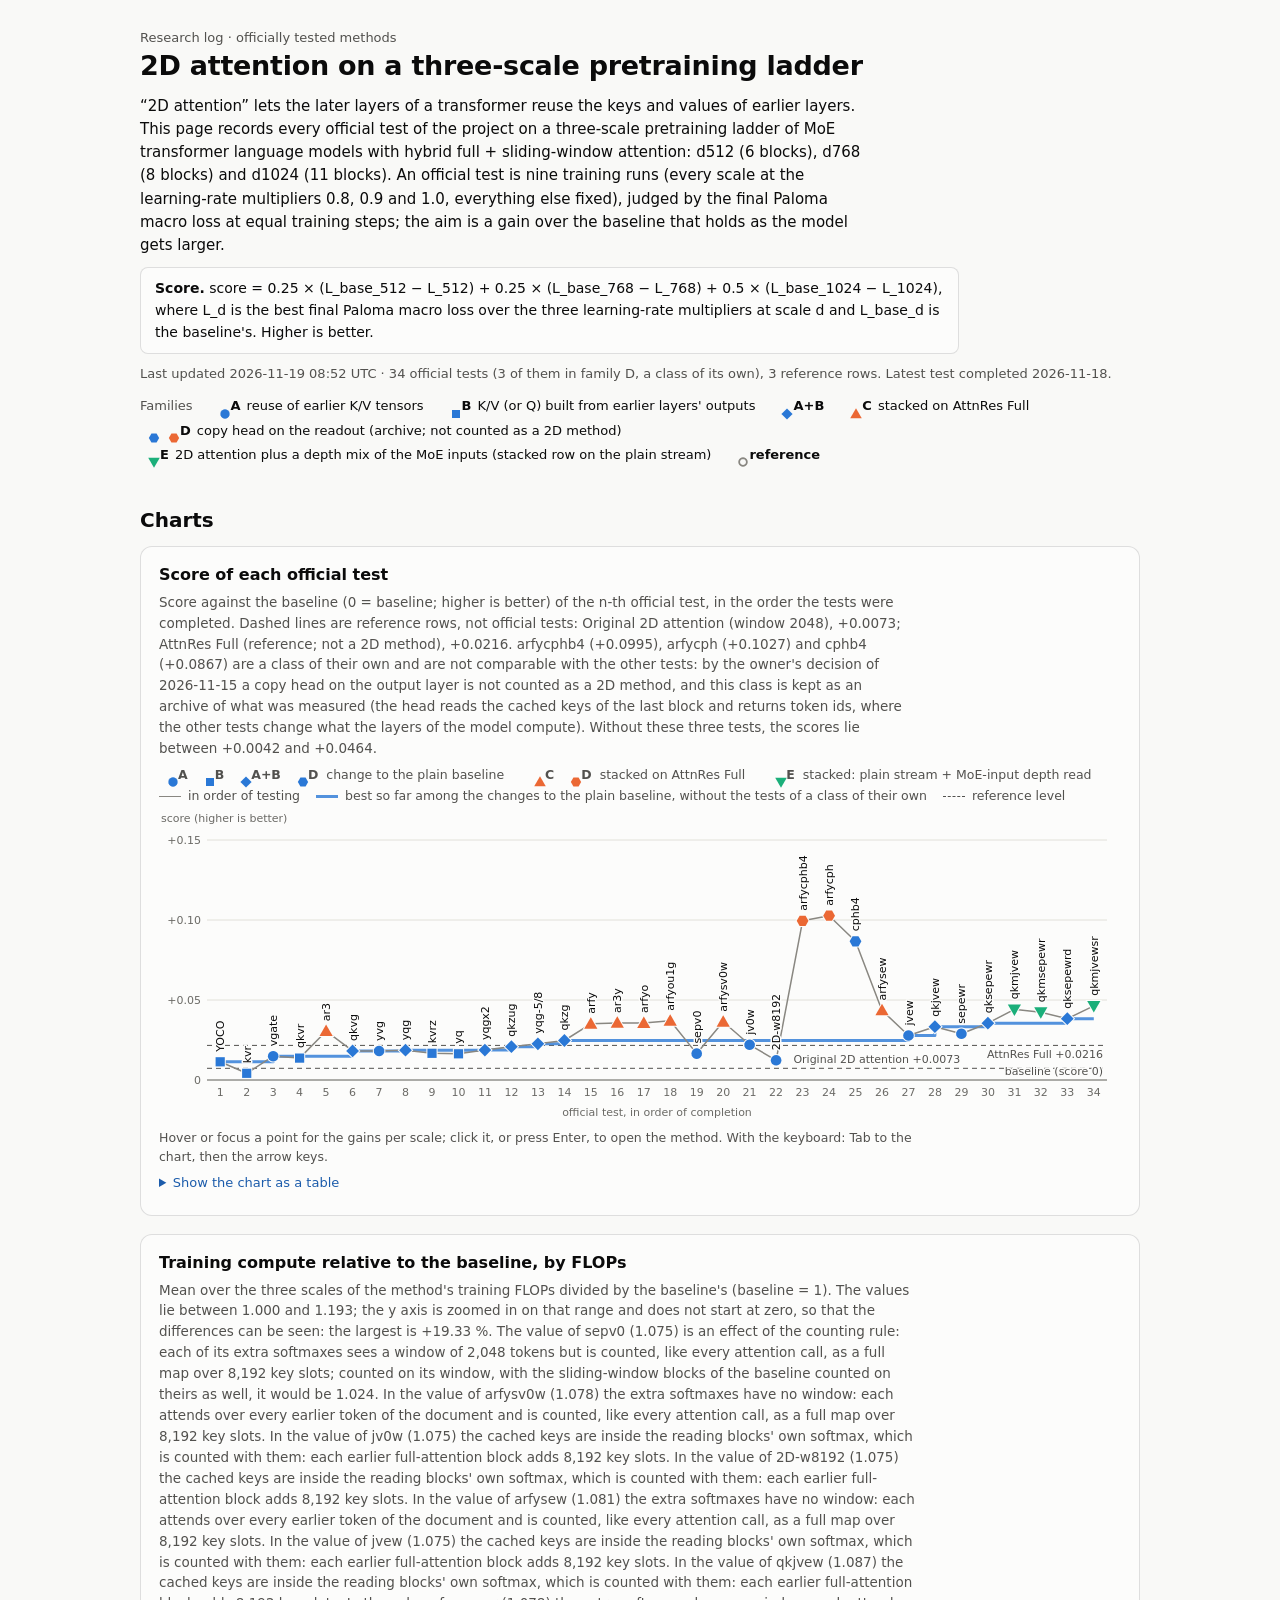
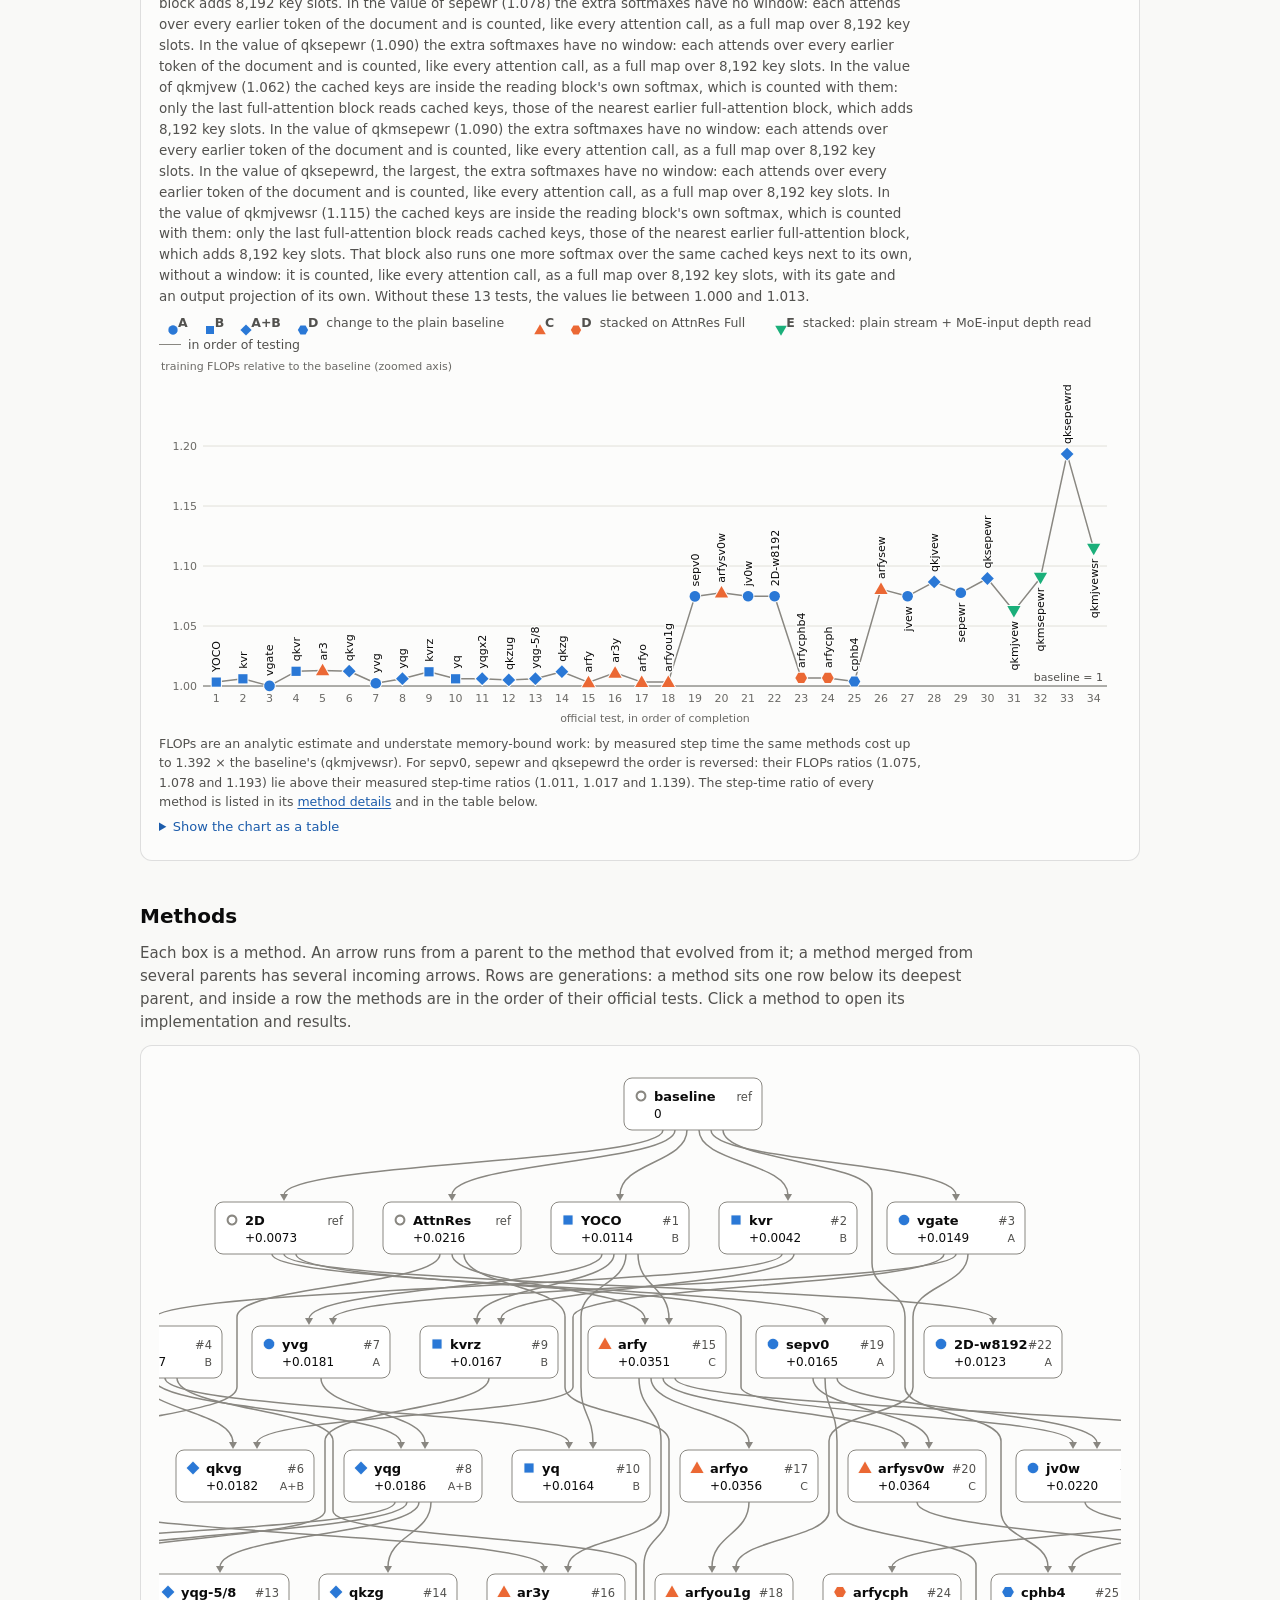
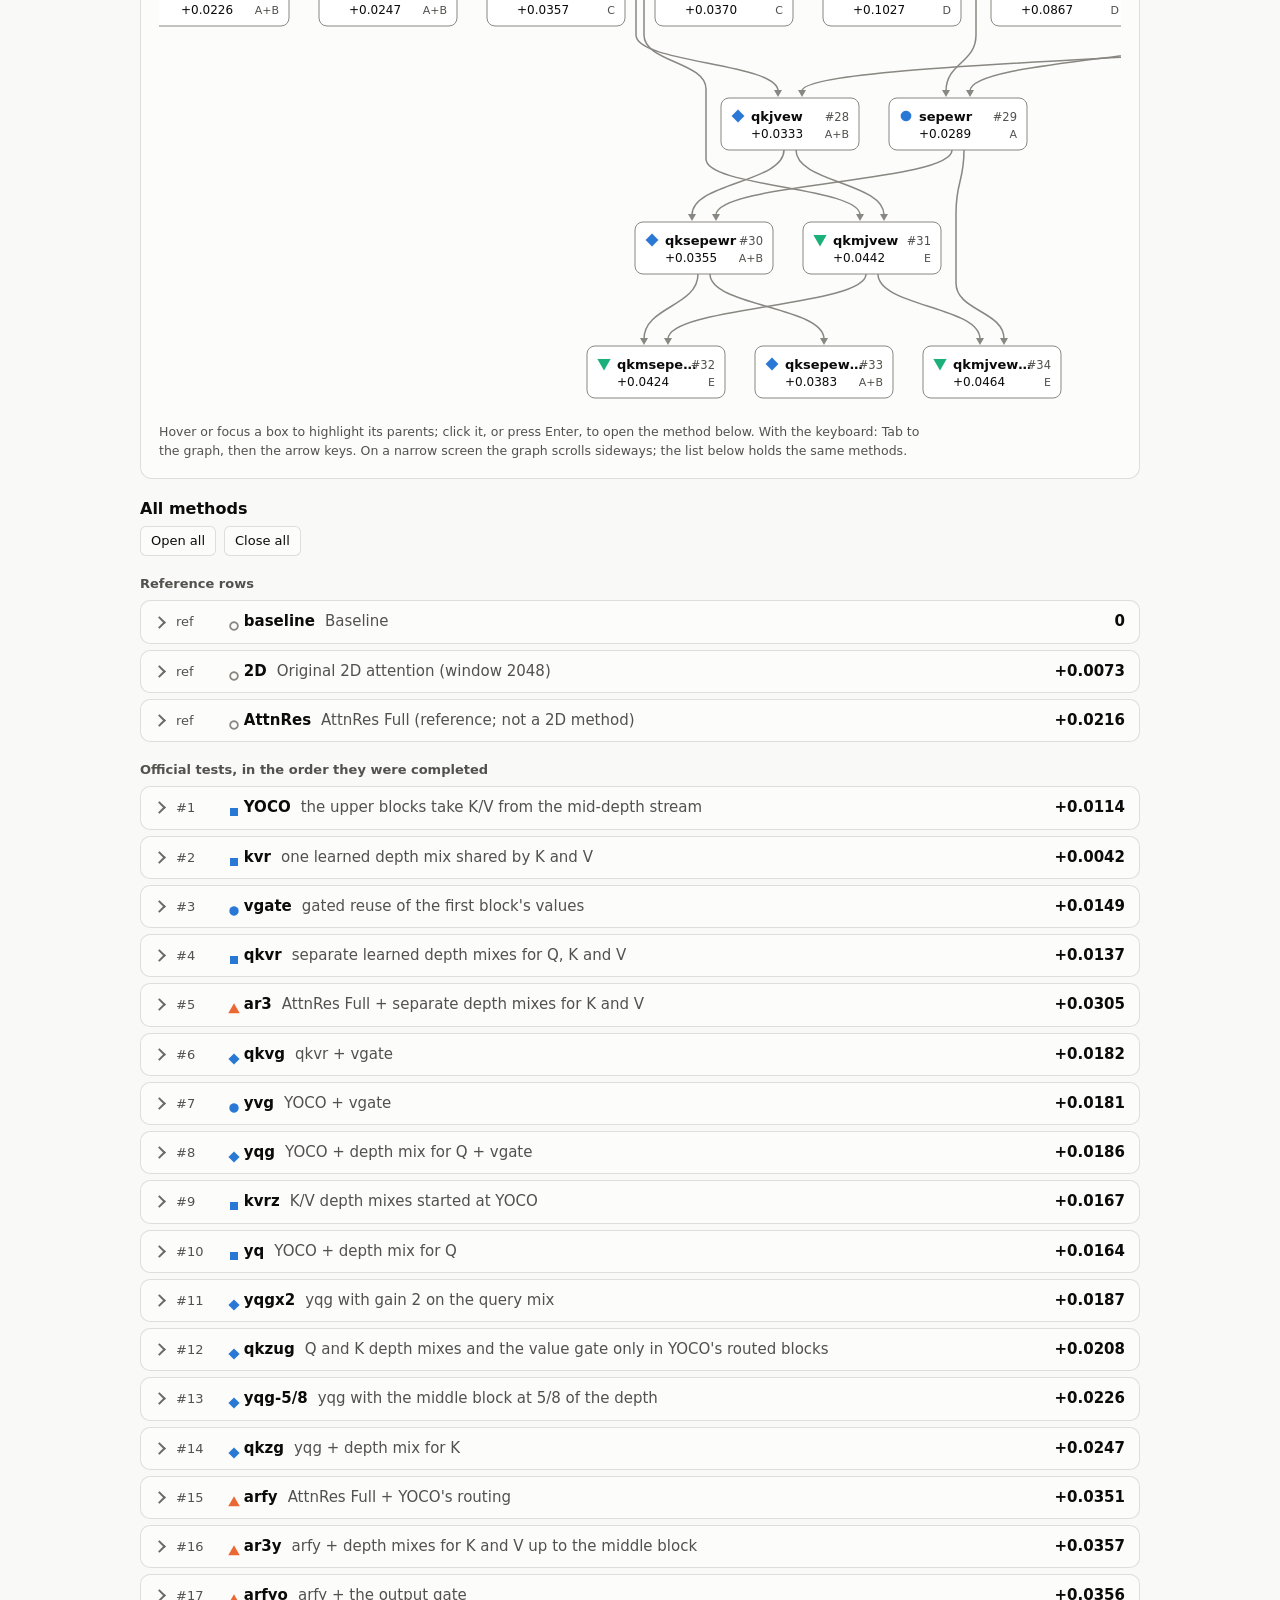
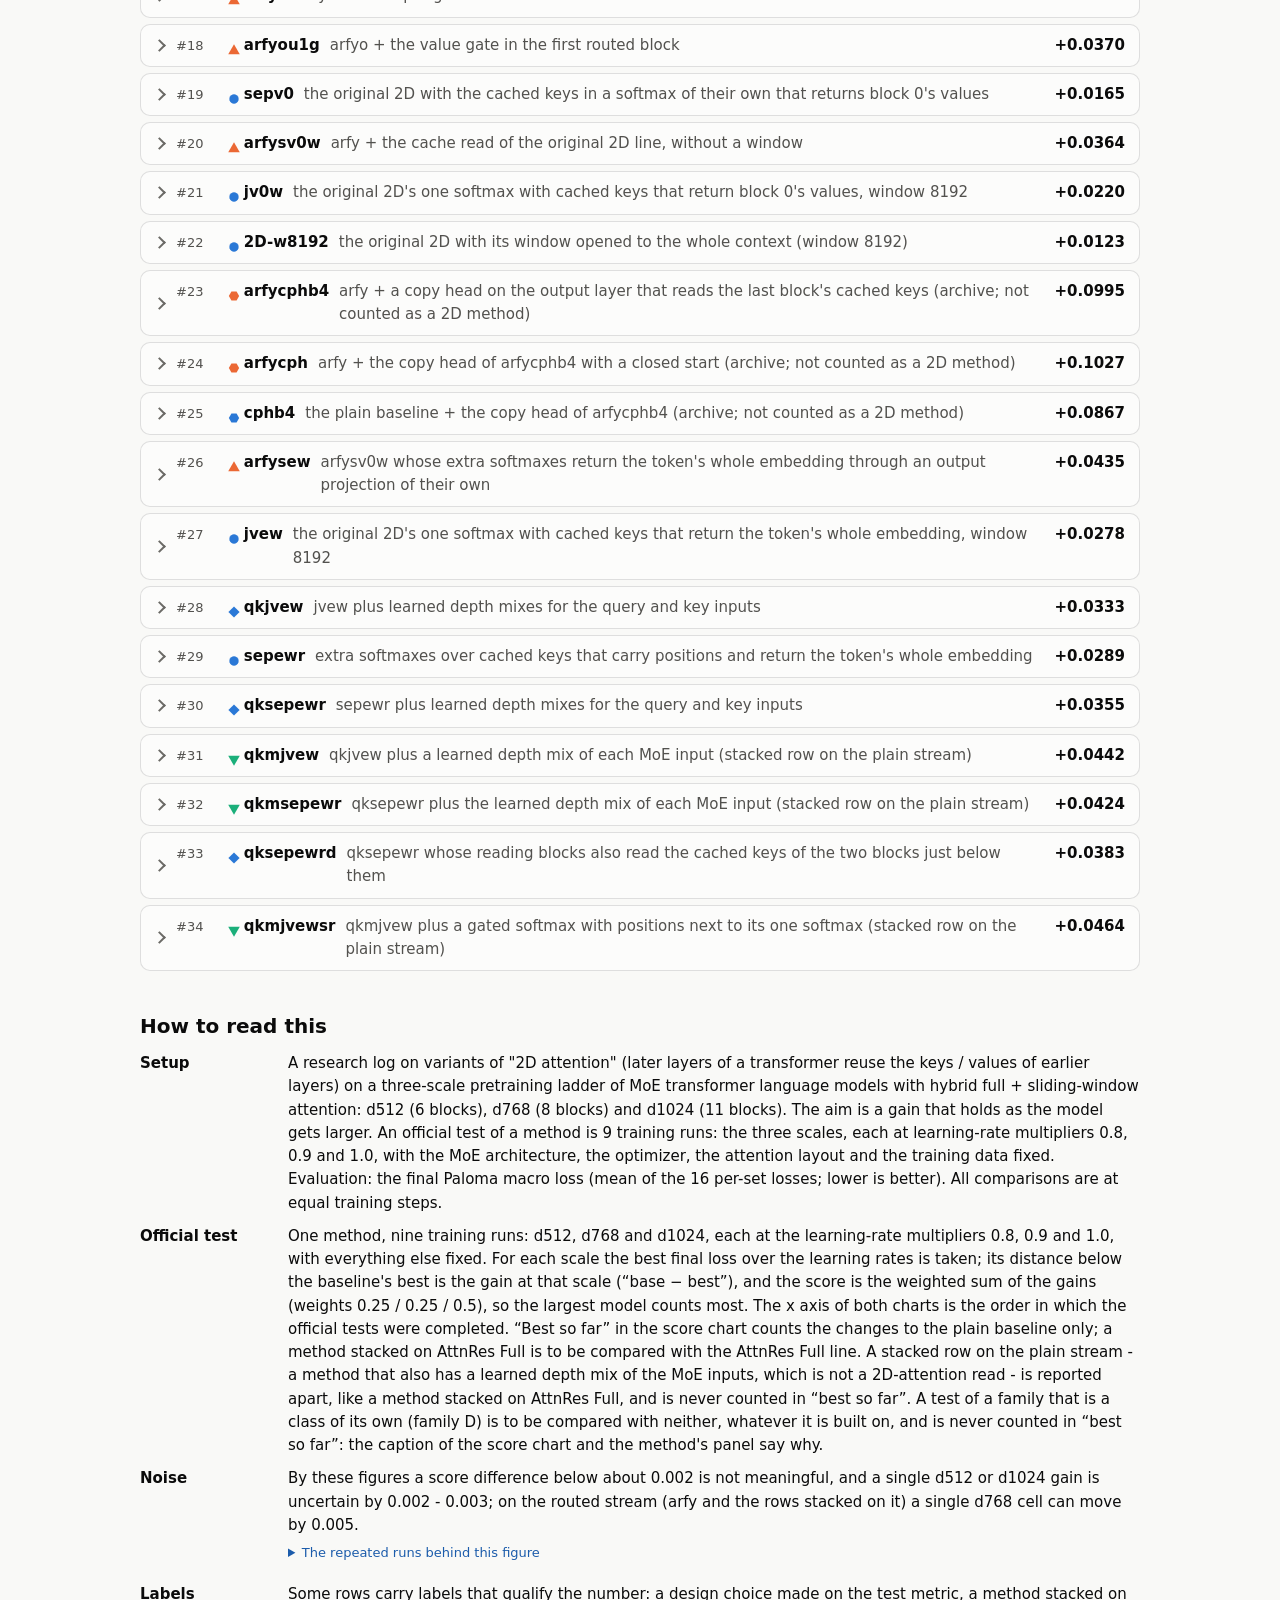
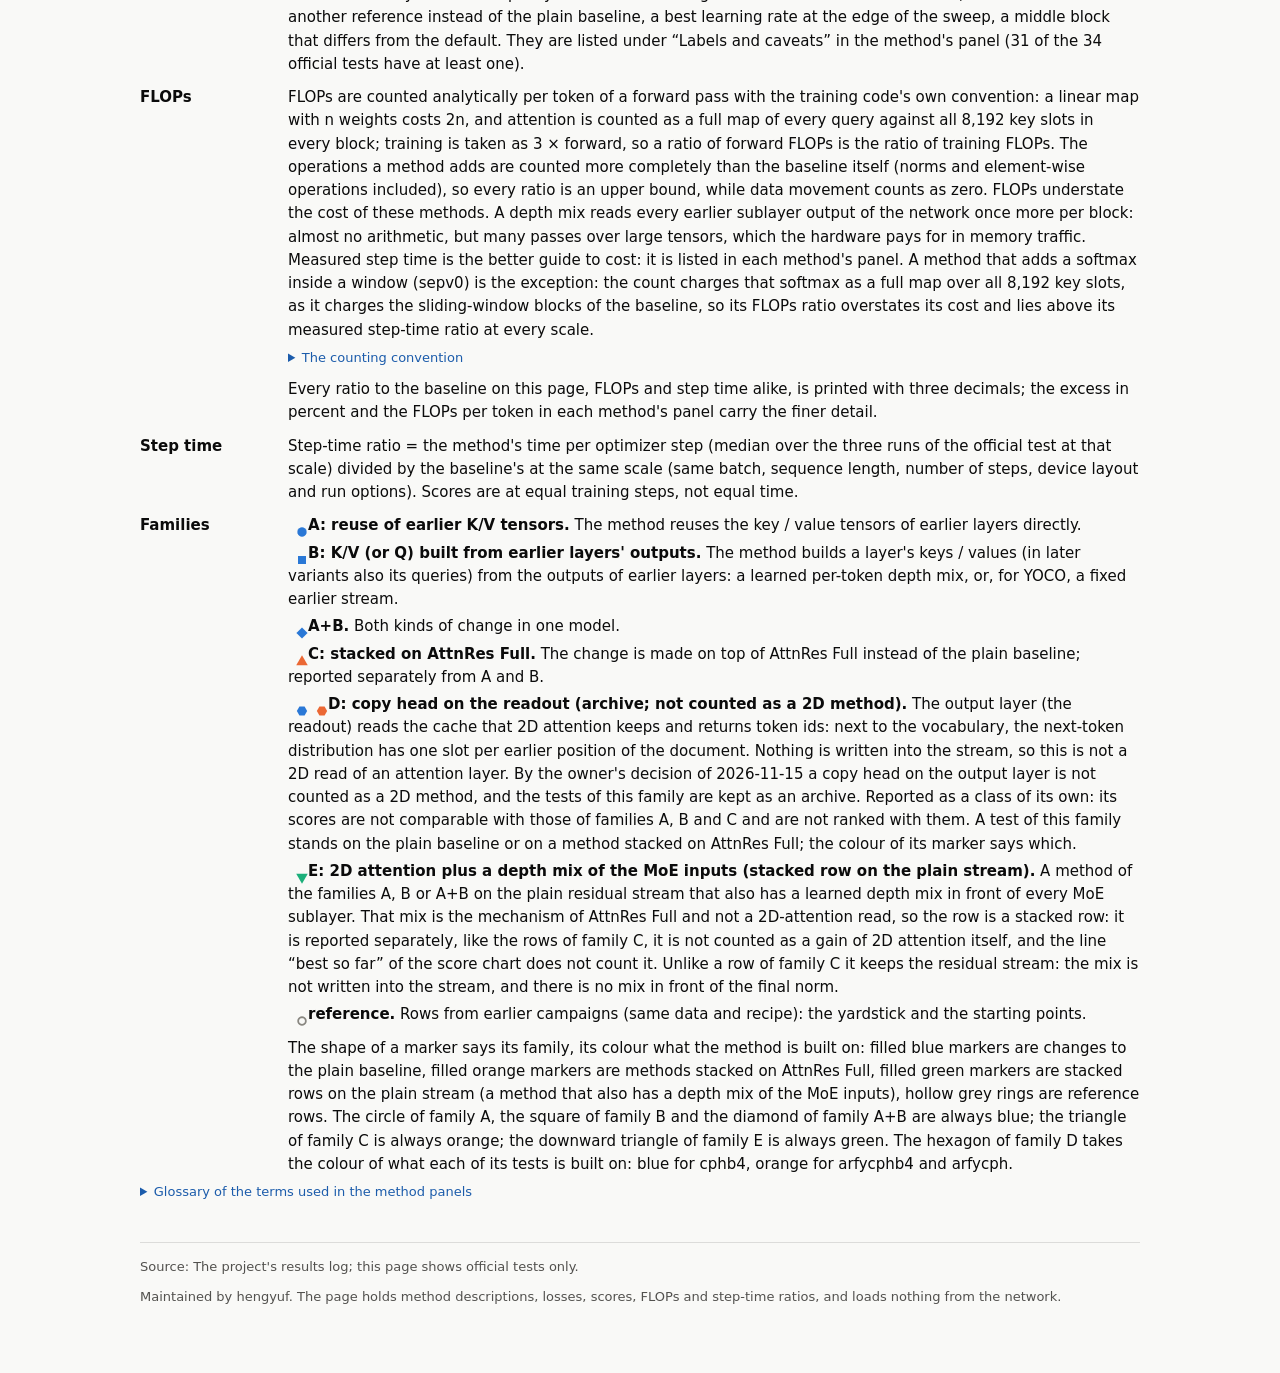
==== commit 8f531ddd: "Official test 34: qkmjvewsr (+0.0464, stacked row on the plain stream) Co-Authored-By: Claude Fable " ====
--- a/2d-rsi/index.html
+++ b/2d-rsi/index.html
@@ -285,17 +285,17 @@
 <svg class="sprite" width="0" height="0" aria-hidden="true" focusable="false"><defs><symbol id="mk-circle" viewBox="-8 -8 16 16"><path d="M5.3 0L5.04 1.64L4.29 3.12L3.12 4.29L1.64 5.04L0 5.3L-1.64 5.04L-3.12 4.29L-4.29 3.12L-5.04 1.64L-5.3 0L-5.04 -1.64L-4.29 -3.12L-3.12 -4.29L-1.64 -5.04L-0 -5.3L1.64 -5.04L3.12 -4.29L4.29 -3.12L5.04 -1.64Z"/></symbol><symbol id="mk-square" viewBox="-8 -8 16 16"><path d="M-4.6 -4.6L4.6 -4.6L4.6 4.6L-4.6 4.6Z"/></symbol><symbol id="mk-diamond" viewBox="-8 -8 16 16"><path d="M0 -6.4L6.4 0L0 6.4L-6.4 0Z"/></symbol><symbol id="mk-triangle" viewBox="-8 -8 16 16"><path d="M0 -6.6L6.6 4.9L-6.6 4.9Z"/></symbol><symbol id="mk-triangle-down" viewBox="-8 -8 16 16"><path d="M0 6.6L6.6 -4.9L-6.6 -4.9Z"/></symbol><symbol id="mk-hexagon" viewBox="-8 -8 16 16"><path d="M5.9 0L2.95 5.11L-2.95 5.11L-5.9 0L-2.95 -5.11L2.95 -5.11Z"/></symbol><symbol id="mk-ring" viewBox="-8 -8 16 16"><path d="M4.4 0L4.18 1.36L3.56 2.59L2.59 3.56L1.36 4.18L0 4.4L-1.36 4.18L-2.59 3.56L-3.56 2.59L-4.18 1.36L-4.4 0L-4.18 -1.36L-3.56 -2.59L-2.59 -3.56L-1.36 -4.18L-0 -4.4L1.36 -4.18L2.59 -3.56L3.56 -2.59L4.18 -1.36Z"/></symbol></defs></svg>
 <a class="skip" href="#methods">Skip to the methods</a>
 <div class="page">
-<header><p class="eyebrow">Research log · officially tested methods</p><h1>2D attention on a three-scale pretraining ladder</h1><p class="intro">“2D attention” lets the later layers of a transformer reuse the keys and values of earlier layers. This page records every official test of the project on a three-scale pretraining ladder of MoE transformer language models with hybrid full + sliding-window attention: d512 (6 blocks), d768 (8 blocks) and d1024 (11 blocks). An official test is nine training runs (every scale at the learning-rate multipliers 0.8, 0.9 and 1.0, everything else fixed), judged by the final Paloma macro loss at equal training steps; the aim is a gain over the baseline that holds as the model gets larger.</p><p class="formula-box"><span class="k">Score.</span> score = 0.25 × (L_base_512 − L_512) + 0.25 × (L_base_768 − L_768) + 0.5 × (L_base_1024 − L_1024), where L_d is the best final Paloma macro loss over the three learning-rate multipliers at scale d and L_base_d is the baseline&#x27;s. Higher is better.</p><p class="updated">Last updated <time datetime="2026-11-19T07:36:51Z">2026-11-19 07:36 UTC</time> · 33 official tests (3 of them in family D, a class of its own), 3 reference rows. Latest test completed 2026-11-18.</p><p class="legend" id="legend"><span class="lg-h">Families</span><span class="lg" title="The method reuses the key / value tensors of earlier layers directly."><svg class="mk g-plain" viewBox="-8 -8 16 16" width="14" height="14" aria-hidden="true" focusable="false"><use href="#mk-circle"/></svg><strong>A</strong> reuse of earlier K/V tensors</span><span class="lg" title="The method builds a layer&#x27;s keys / values (in later variants also its queries) from the outputs of earlier layers: a learned per-token depth mix, or, for YOCO, a fixed earlier stream."><svg class="mk g-plain" viewBox="-8 -8 16 16" width="14" height="14" aria-hidden="true" focusable="false"><use href="#mk-square"/></svg><strong>B</strong> K/V (or Q) built from earlier layers&#x27; outputs</span><span class="lg" title="Both kinds of change in one model."><svg class="mk g-plain" viewBox="-8 -8 16 16" width="14" height="14" aria-hidden="true" focusable="false"><use href="#mk-diamond"/></svg><strong>A+B</strong></span><span class="lg" title="The change is made on top of AttnRes Full instead of the plain baseline; reported separately from A and B."><svg class="mk g-stacked" viewBox="-8 -8 16 16" width="14" height="14" aria-hidden="true" focusable="false"><use href="#mk-triangle"/></svg><strong>C</strong> stacked on AttnRes Full</span><span class="lg" title="The output layer (the readout) reads the cache that 2D attention keeps and returns token ids: next to the vocabulary, the next-token distribution has one slot per earlier position of the document. Nothing is written into the stream, so this is not a 2D read of an attention layer. By the owner&#x27;s decision of 2026-11-15 a copy head on the output layer is not counted as a 2D method, and the tests of this family are kept as an archive. Reported as a class of its own: its scores are not comparable with those of families A, B and C and are not ranked with them. A test of this family stands on the plain baseline or on a method stacked on AttnRes Full; the colour of its marker says which."><svg class="mk g-plain" viewBox="-8 -8 16 16" width="14" height="14" aria-hidden="true" focusable="false"><use href="#mk-hexagon"/></svg><svg class="mk g-stacked" viewBox="-8 -8 16 16" width="14" height="14" aria-hidden="true" focusable="false"><use href="#mk-hexagon"/></svg><strong>D</strong> copy head on the readout (archive; not counted as a 2D method)</span><span class="lg" title="A method of the families A, B or A+B on the plain residual stream that also has a learned depth mix in front of every MoE sublayer. That mix is the mechanism of AttnRes Full and not a 2D-attention read, so the row is a stacked row: it is reported separately, like the rows of family C, it is not counted as a gain of 2D attention itself, and the line “best so far” of the score chart does not count it. Unlike a row of family C it keeps the residual stream: the mix is not written into the stream, and there is no mix in front of the final norm."><svg class="mk g-stacked_plain" viewBox="-8 -8 16 16" width="14" height="14" aria-hidden="true" focusable="false"><use href="#mk-triangle-down"/></svg><strong>E</strong> 2D attention plus a depth mix of the MoE inputs (stacked row on the plain stream)</span><span class="lg" title="Rows from earlier campaigns (same data and recipe): the yardstick and the starting points."><svg class="mk g-reference" viewBox="-8 -8 16 16" width="14" height="14" aria-hidden="true" focusable="false"><use href="#mk-ring"/></svg><strong>reference</strong></span></p></header>
+<header><p class="eyebrow">Research log · officially tested methods</p><h1>2D attention on a three-scale pretraining ladder</h1><p class="intro">“2D attention” lets the later layers of a transformer reuse the keys and values of earlier layers. This page records every official test of the project on a three-scale pretraining ladder of MoE transformer language models with hybrid full + sliding-window attention: d512 (6 blocks), d768 (8 blocks) and d1024 (11 blocks). An official test is nine training runs (every scale at the learning-rate multipliers 0.8, 0.9 and 1.0, everything else fixed), judged by the final Paloma macro loss at equal training steps; the aim is a gain over the baseline that holds as the model gets larger.</p><p class="formula-box"><span class="k">Score.</span> score = 0.25 × (L_base_512 − L_512) + 0.25 × (L_base_768 − L_768) + 0.5 × (L_base_1024 − L_1024), where L_d is the best final Paloma macro loss over the three learning-rate multipliers at scale d and L_base_d is the baseline&#x27;s. Higher is better.</p><p class="updated">Last updated <time datetime="2026-11-19T08:52:26Z">2026-11-19 08:52 UTC</time> · 34 official tests (3 of them in family D, a class of its own), 3 reference rows. Latest test completed 2026-11-18.</p><p class="legend" id="legend"><span class="lg-h">Families</span><span class="lg" title="The method reuses the key / value tensors of earlier layers directly."><svg class="mk g-plain" viewBox="-8 -8 16 16" width="14" height="14" aria-hidden="true" focusable="false"><use href="#mk-circle"/></svg><strong>A</strong> reuse of earlier K/V tensors</span><span class="lg" title="The method builds a layer&#x27;s keys / values (in later variants also its queries) from the outputs of earlier layers: a learned per-token depth mix, or, for YOCO, a fixed earlier stream."><svg class="mk g-plain" viewBox="-8 -8 16 16" width="14" height="14" aria-hidden="true" focusable="false"><use href="#mk-square"/></svg><strong>B</strong> K/V (or Q) built from earlier layers&#x27; outputs</span><span class="lg" title="Both kinds of change in one model."><svg class="mk g-plain" viewBox="-8 -8 16 16" width="14" height="14" aria-hidden="true" focusable="false"><use href="#mk-diamond"/></svg><strong>A+B</strong></span><span class="lg" title="The change is made on top of AttnRes Full instead of the plain baseline; reported separately from A and B."><svg class="mk g-stacked" viewBox="-8 -8 16 16" width="14" height="14" aria-hidden="true" focusable="false"><use href="#mk-triangle"/></svg><strong>C</strong> stacked on AttnRes Full</span><span class="lg" title="The output layer (the readout) reads the cache that 2D attention keeps and returns token ids: next to the vocabulary, the next-token distribution has one slot per earlier position of the document. Nothing is written into the stream, so this is not a 2D read of an attention layer. By the owner&#x27;s decision of 2026-11-15 a copy head on the output layer is not counted as a 2D method, and the tests of this family are kept as an archive. Reported as a class of its own: its scores are not comparable with those of families A, B and C and are not ranked with them. A test of this family stands on the plain baseline or on a method stacked on AttnRes Full; the colour of its marker says which."><svg class="mk g-plain" viewBox="-8 -8 16 16" width="14" height="14" aria-hidden="true" focusable="false"><use href="#mk-hexagon"/></svg><svg class="mk g-stacked" viewBox="-8 -8 16 16" width="14" height="14" aria-hidden="true" focusable="false"><use href="#mk-hexagon"/></svg><strong>D</strong> copy head on the readout (archive; not counted as a 2D method)</span><span class="lg" title="A method of the families A, B or A+B on the plain residual stream that also has a learned depth mix in front of every MoE sublayer. That mix is the mechanism of AttnRes Full and not a 2D-attention read, so the row is a stacked row: it is reported separately, like the rows of family C, it is not counted as a gain of 2D attention itself, and the line “best so far” of the score chart does not count it. Unlike a row of family C it keeps the residual stream: the mix is not written into the stream, and there is no mix in front of the final norm."><svg class="mk g-stacked_plain" viewBox="-8 -8 16 16" width="14" height="14" aria-hidden="true" focusable="false"><use href="#mk-triangle-down"/></svg><strong>E</strong> 2D attention plus a depth mix of the MoE inputs (stacked row on the plain stream)</span><span class="lg" title="Rows from earlier campaigns (same data and recipe): the yardstick and the starting points."><svg class="mk g-reference" viewBox="-8 -8 16 16" width="14" height="14" aria-hidden="true" focusable="false"><use href="#mk-ring"/></svg><strong>reference</strong></span></p></header>
 <noscript><p class="noscript">The two charts and the forest are drawn by a script on this page. Without it, the tables under each chart and the list of methods hold the same data.</p></noscript>
 <main>
-<section id="charts" aria-labelledby="h-charts"><h2 id="h-charts">Charts</h2><figure class="card" id="card-score"><figcaption><h3>Score of each official test</h3><p class="sub">Score against the baseline (0 = baseline; higher is better) of the n-th official test, in the order the tests were completed. Dashed lines are reference rows, not official tests: Original 2D attention (window 2048), +0.0073; AttnRes Full (reference; not a 2D method), +0.0216. arfycphb4 (+0.0995), arfycph (+0.1027) and cphb4 (+0.0867) are a class of their own and are not comparable with the other tests: by the owner&#x27;s decision of 2026-11-15 a copy head on the output layer is not counted as a 2D method, and this class is kept as an archive of what was measured (the head reads the cached keys of the last block and returns token ids, where the other tests change what the layers of the model compute). Without these three tests, the scores lie between +0.0042 and +0.0442.</p><p class="keys"><span class="lg" title="The method reuses the key / value tensors of earlier layers directly."><svg class="mk g-plain" viewBox="-8 -8 16 16" width="14" height="14" aria-hidden="true" focusable="false"><use href="#mk-circle"/></svg><strong>A</strong></span><span class="lg" title="The method builds a layer&#x27;s keys / values (in later variants also its queries) from the outputs of earlier layers: a learned per-token depth mix, or, for YOCO, a fixed earlier stream."><svg class="mk g-plain" viewBox="-8 -8 16 16" width="14" height="14" aria-hidden="true" focusable="false"><use href="#mk-square"/></svg><strong>B</strong></span><span class="lg" title="Both kinds of change in one model."><svg class="mk g-plain" viewBox="-8 -8 16 16" width="14" height="14" aria-hidden="true" focusable="false"><use href="#mk-diamond"/></svg><strong>A+B</strong></span><span class="lg" title="The output layer (the readout) reads the cache that 2D attention keeps and returns token ids: next to the vocabulary, the next-token distribution has one slot per earlier position of the document. Nothing is written into the stream, so this is not a 2D read of an attention layer. By the owner&#x27;s decision of 2026-11-15 a copy head on the output layer is not counted as a 2D method, and the tests of this family are kept as an archive. Reported as a class of its own: its scores are not comparable with those of families A, B and C and are not ranked with them. A test of this family stands on the plain baseline or on a method stacked on AttnRes Full; the colour of its marker says which."><svg class="mk g-plain" viewBox="-8 -8 16 16" width="14" height="14" aria-hidden="true" focusable="false"><use href="#mk-hexagon"/></svg><strong>D</strong></span><span class="lg-g">change to the plain baseline</span><span class="lg" title="The change is made on top of AttnRes Full instead of the plain baseline; reported separately from A and B."><svg class="mk g-stacked" viewBox="-8 -8 16 16" width="14" height="14" aria-hidden="true" focusable="false"><use href="#mk-triangle"/></svg><strong>C</strong></span><span class="lg" title="The output layer (the readout) reads the cache that 2D attention keeps and returns token ids: next to the vocabulary, the next-token distribution has one slot per earlier position of the document. Nothing is written into the stream, so this is not a 2D read of an attention layer. By the owner&#x27;s decision of 2026-11-15 a copy head on the output layer is not counted as a 2D method, and the tests of this family are kept as an archive. Reported as a class of its own: its scores are not comparable with those of families A, B and C and are not ranked with them. A test of this family stands on the plain baseline or on a method stacked on AttnRes Full; the colour of its marker says which."><svg class="mk g-stacked" viewBox="-8 -8 16 16" width="14" height="14" aria-hidden="true" focusable="false"><use href="#mk-hexagon"/></svg><strong>D</strong></span><span class="lg-g">stacked on AttnRes Full</span><span class="lg" title="A method of the families A, B or A+B on the plain residual stream that also has a learned depth mix in front of every MoE sublayer. That mix is the mechanism of AttnRes Full and not a 2D-attention read, so the row is a stacked row: it is reported separately, like the rows of family C, it is not counted as a gain of 2D attention itself, and the line “best so far” of the score chart does not count it. Unlike a row of family C it keeps the residual stream: the mix is not written into the stream, and there is no mix in front of the final norm."><svg class="mk g-stacked_plain" viewBox="-8 -8 16 16" width="14" height="14" aria-hidden="true" focusable="false"><use href="#mk-triangle-down"/></svg><strong>E</strong></span><span class="lg-g">stacked: plain stream + MoE-input depth read</span><span class="key"><span class="ln ln-seq"></span>in order of testing</span><span class="key key-best"><span class="ln ln-best"></span>best so far among the changes to the plain baseline, without the tests of a class of their own</span><span class="key"><span class="ln ln-ref"></span>reference level</span></p></figcaption><div class="chart" id="chart-score" data-chart="score"></div><p class="hint">Hover or focus a point for the gains per scale; click it, or press Enter, to open the method. With the keyboard: Tab to the chart, then the arrow keys.</p><details class="sub tv"><summary>Show the chart as a table</summary><div class="tablewrap"><table class="view"><caption>Score and gain per scale of every official test, then the reference rows.</caption><thead><tr><th scope="col" class="num">Test</th><th scope="col">Method</th><th scope="col">Family</th><th scope="col" class="num">Score</th><th scope="col" class="num">Base − best, d512</th><th scope="col" class="num">Base − best, d768</th><th scope="col" class="num">Base − best, d1024</th></tr></thead><tbody><tr><th class="num" scope="row">1</th><td><a class="goto" href="#m-yoco" data-goto="yoco"><svg class="mk g-plain" viewBox="-8 -8 16 16" width="14" height="14" aria-hidden="true" focusable="false"><use href="#mk-square"/></svg>YOCO</a> <span class="quiet">the upper blocks take K/V from the mid-depth stream</span></td><td>B</td><td class="num"><strong>+0.0114</strong></td><td class="num">+0.01464</td><td class="num">+0.01436</td><td class="num">+0.00839</td></tr><tr><th class="num" scope="row">2</th><td><a class="goto" href="#m-kvr" data-goto="kvr"><svg class="mk g-plain" viewBox="-8 -8 16 16" width="14" height="14" aria-hidden="true" focusable="false"><use href="#mk-square"/></svg>kvr</a> <span class="quiet">one learned depth mix shared by K and V</span></td><td>B</td><td class="num"><strong>+0.0042</strong></td><td class="num">+0.00036</td><td class="num">+0.01090</td><td class="num">+0.00272</td></tr><tr><th class="num" scope="row">3</th><td><a class="goto" href="#m-vgate" data-goto="vgate"><svg class="mk g-plain" viewBox="-8 -8 16 16" width="14" height="14" aria-hidden="true" focusable="false"><use href="#mk-circle"/></svg>vgate</a> <span class="quiet">gated reuse of the first block&#x27;s values</span></td><td>A</td><td class="num"><strong>+0.0149</strong></td><td class="num">+0.02351</td><td class="num">+0.01704</td><td class="num">+0.00953</td></tr><tr><th class="num" scope="row">4</th><td><a class="goto" href="#m-qkvr" data-goto="qkvr"><svg class="mk g-plain" viewBox="-8 -8 16 16" width="14" height="14" aria-hidden="true" focusable="false"><use href="#mk-square"/></svg>qkvr</a> <span class="quiet">separate learned depth mixes for Q, K and V</span></td><td>B</td><td class="num"><strong>+0.0137</strong></td><td class="num">+0.01254</td><td class="num">+0.01389</td><td class="num">+0.01415</td></tr><tr><th class="num" scope="row">5</th><td><a class="goto" href="#m-ar3" data-goto="ar3"><svg class="mk g-stacked" viewBox="-8 -8 16 16" width="14" height="14" aria-hidden="true" focusable="false"><use href="#mk-triangle"/></svg>ar3</a> <span class="quiet">AttnRes Full + separate depth mixes for K and V</span></td><td>C</td><td class="num"><strong>+0.0305</strong></td><td class="num">+0.04244</td><td class="num">+0.02949</td><td class="num">+0.02505</td></tr><tr><th class="num" scope="row">6</th><td><a class="goto" href="#m-qkvg" data-goto="qkvg"><svg class="mk g-plain" viewBox="-8 -8 16 16" width="14" height="14" aria-hidden="true" focusable="false"><use href="#mk-diamond"/></svg>qkvg</a> <span class="quiet">qkvr + vgate</span></td><td>A+B</td><td class="num"><strong>+0.0182</strong></td><td class="num">+0.03713</td><td class="num">+0.00726</td><td class="num">+0.01429</td></tr><tr><th class="num" scope="row">7</th><td><a class="goto" href="#m-yvg" data-goto="yvg"><svg class="mk g-plain" viewBox="-8 -8 16 16" width="14" height="14" aria-hidden="true" focusable="false"><use href="#mk-circle"/></svg>yvg</a> <span class="quiet">YOCO + vgate</span></td><td>A</td><td class="num"><strong>+0.0181</strong></td><td class="num">+0.02624</td><td class="num">+0.01705</td><td class="num">+0.01454</td></tr><tr><th class="num" scope="row">8</th><td><a class="goto" href="#m-yqg" data-goto="yqg"><svg class="mk g-plain" viewBox="-8 -8 16 16" width="14" height="14" aria-hidden="true" focusable="false"><use href="#mk-diamond"/></svg>yqg</a> <span class="quiet">YOCO + depth mix for Q + vgate</span></td><td>A+B</td><td class="num"><strong>+0.0186</strong></td><td class="num">+0.01880</td><td class="num">+0.02057</td><td class="num">+0.01743</td></tr><tr><th class="num" scope="row">9</th><td><a class="goto" href="#m-kvrz" data-goto="kvrz"><svg class="mk g-plain" viewBox="-8 -8 16 16" width="14" height="14" aria-hidden="true" focusable="false"><use href="#mk-square"/></svg>kvrz</a> <span class="quiet">K/V depth mixes started at YOCO</span></td><td>B</td><td class="num"><strong>+0.0167</strong></td><td class="num">+0.02640</td><td class="num">+0.01657</td><td class="num">+0.01184</td></tr><tr><th class="num" scope="row">10</th><td><a class="goto" href="#m-yq" data-goto="yq"><svg class="mk g-plain" viewBox="-8 -8 16 16" width="14" height="14" aria-hidden="true" focusable="false"><use href="#mk-square"/></svg>yq</a> <span class="quiet">YOCO + depth mix for Q</span></td><td>B</td><td class="num"><strong>+0.0164</strong></td><td class="num">+0.01562</td><td class="num">+0.01946</td><td class="num">+0.01521</td></tr><tr><th class="num" scope="row">11</th><td><a class="goto" href="#m-yqgx2" data-goto="yqgx2"><svg class="mk g-plain" viewBox="-8 -8 16 16" width="14" height="14" aria-hidden="true" focusable="false"><use href="#mk-diamond"/></svg>yqgx2</a> <span class="quiet">yqg with gain 2 on the query mix</span></td><td>A+B</td><td class="num"><strong>+0.0187</strong></td><td class="num">+0.02035</td><td class="num">+0.01646</td><td class="num">+0.01896</td></tr><tr><th class="num" scope="row">12</th><td><a class="goto" href="#m-qkzug" data-goto="qkzug"><svg class="mk g-plain" viewBox="-8 -8 16 16" width="14" height="14" aria-hidden="true" focusable="false"><use href="#mk-diamond"/></svg>qkzug</a> <span class="quiet">Q and K depth mixes and the value gate only in YOCO&#x27;s routed blocks</span></td><td>A+B</td><td class="num"><strong>+0.0208</strong></td><td class="num">+0.02464</td><td class="num">+0.02324</td><td class="num">+0.01769</td></tr><tr><th class="num" scope="row">13</th><td><a class="goto" href="#m-yqg-58" data-goto="yqg-58"><svg class="mk g-plain" viewBox="-8 -8 16 16" width="14" height="14" aria-hidden="true" focusable="false"><use href="#mk-diamond"/></svg>yqg-5/8</a> <span class="quiet">yqg with the middle block at 5/8 of the depth</span></td><td>A+B</td><td class="num"><strong>+0.0226</strong></td><td class="num">+0.02822</td><td class="num">+0.02656</td><td class="num">+0.01783</td></tr><tr><th class="num" scope="row">14</th><td><a class="goto" href="#m-qkzg" data-goto="qkzg"><svg class="mk g-plain" viewBox="-8 -8 16 16" width="14" height="14" aria-hidden="true" focusable="false"><use href="#mk-diamond"/></svg>qkzg</a> <span class="quiet">yqg + depth mix for K</span></td><td>A+B</td><td class="num"><strong>+0.0247</strong></td><td class="num">+0.03448</td><td class="num">+0.02795</td><td class="num">+0.01817</td></tr><tr><th class="num" scope="row">15</th><td><a class="goto" href="#m-arfy" data-goto="arfy"><svg class="mk g-stacked" viewBox="-8 -8 16 16" width="14" height="14" aria-hidden="true" focusable="false"><use href="#mk-triangle"/></svg>arfy</a> <span class="quiet">AttnRes Full + YOCO&#x27;s routing</span></td><td>C</td><td class="num"><strong>+0.0351</strong></td><td class="num">+0.03944</td><td class="num">+0.04262</td><td class="num">+0.02913</td></tr><tr><th class="num" scope="row">16</th><td><a class="goto" href="#m-ar3y" data-goto="ar3y"><svg class="mk g-stacked" viewBox="-8 -8 16 16" width="14" height="14" aria-hidden="true" focusable="false"><use href="#mk-triangle"/></svg>ar3y</a> <span class="quiet">arfy + depth mixes for K and V up to the middle block</span></td><td>C</td><td class="num"><strong>+0.0357</strong></td><td class="num">+0.04499</td><td class="num">+0.04133</td><td class="num">+0.02824</td></tr><tr><th class="num" scope="row">17</th><td><a class="goto" href="#m-arfyo" data-goto="arfyo"><svg class="mk g-stacked" viewBox="-8 -8 16 16" width="14" height="14" aria-hidden="true" focusable="false"><use href="#mk-triangle"/></s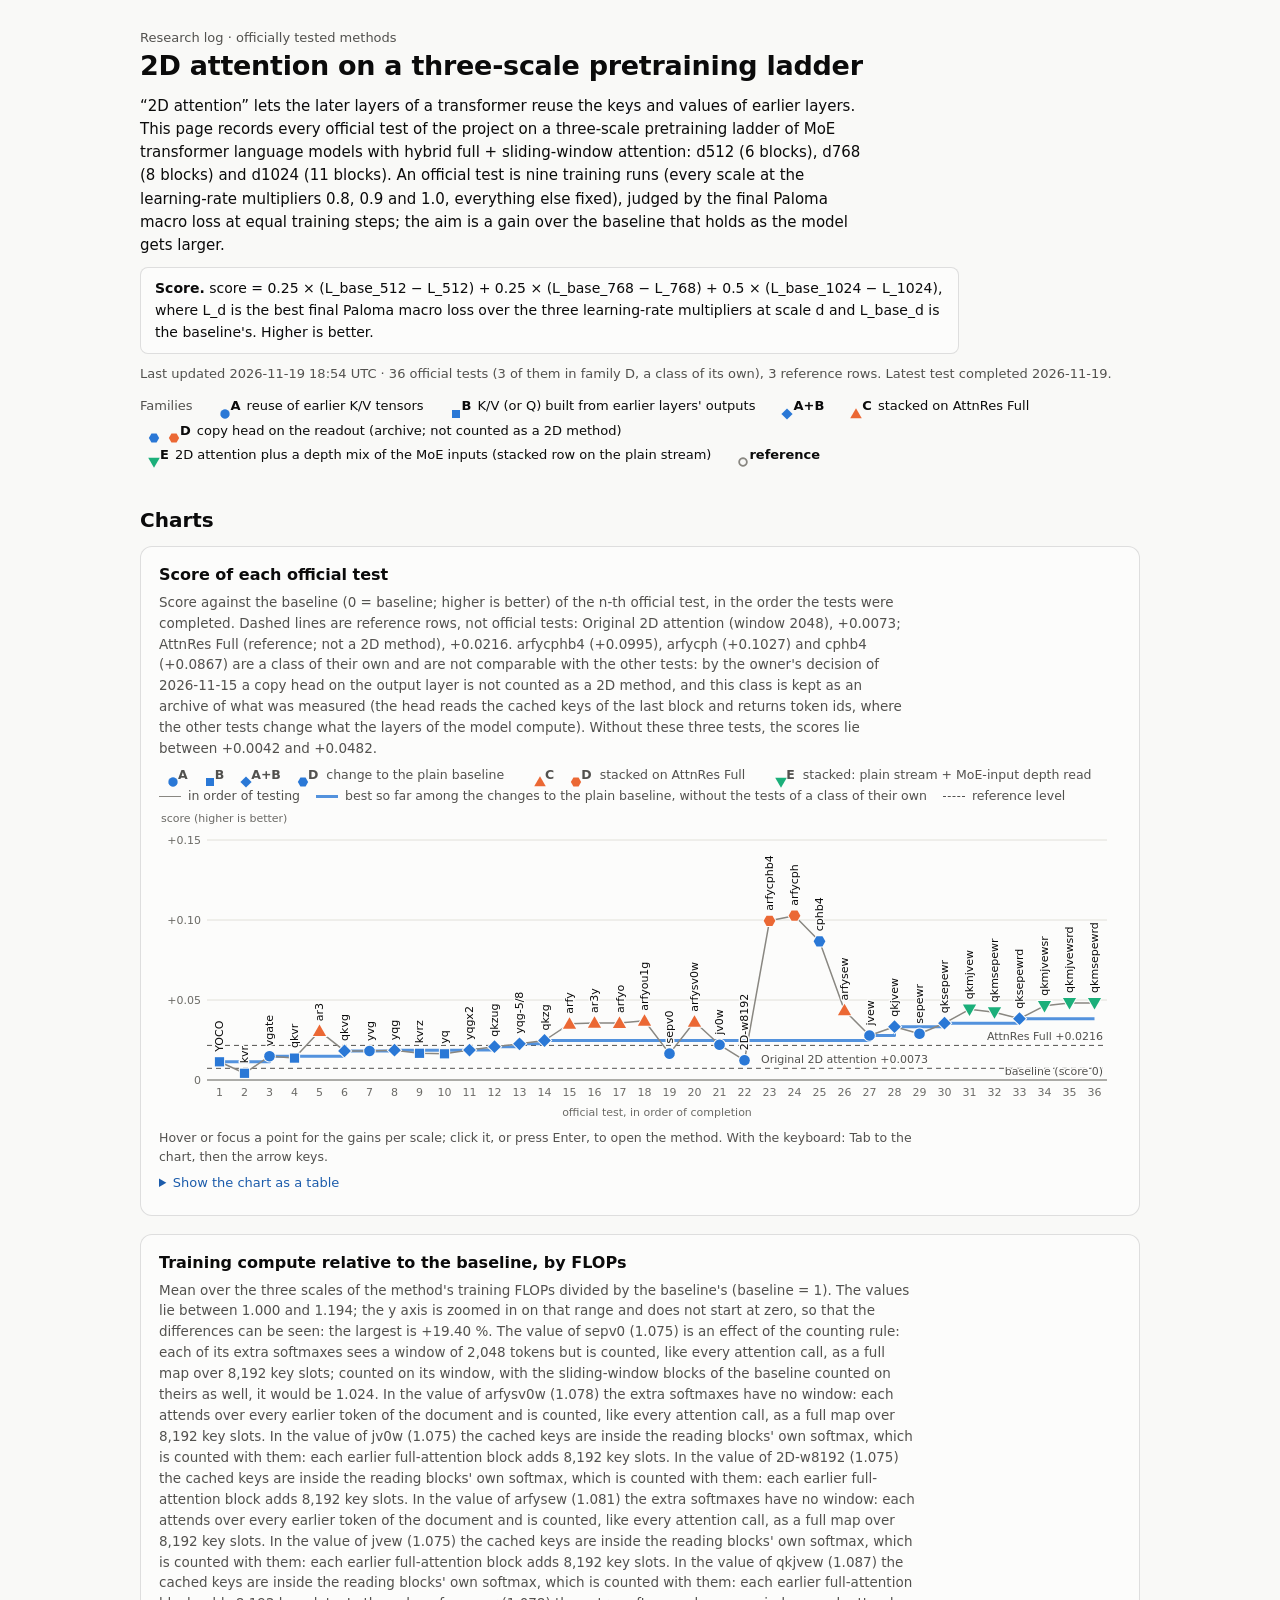
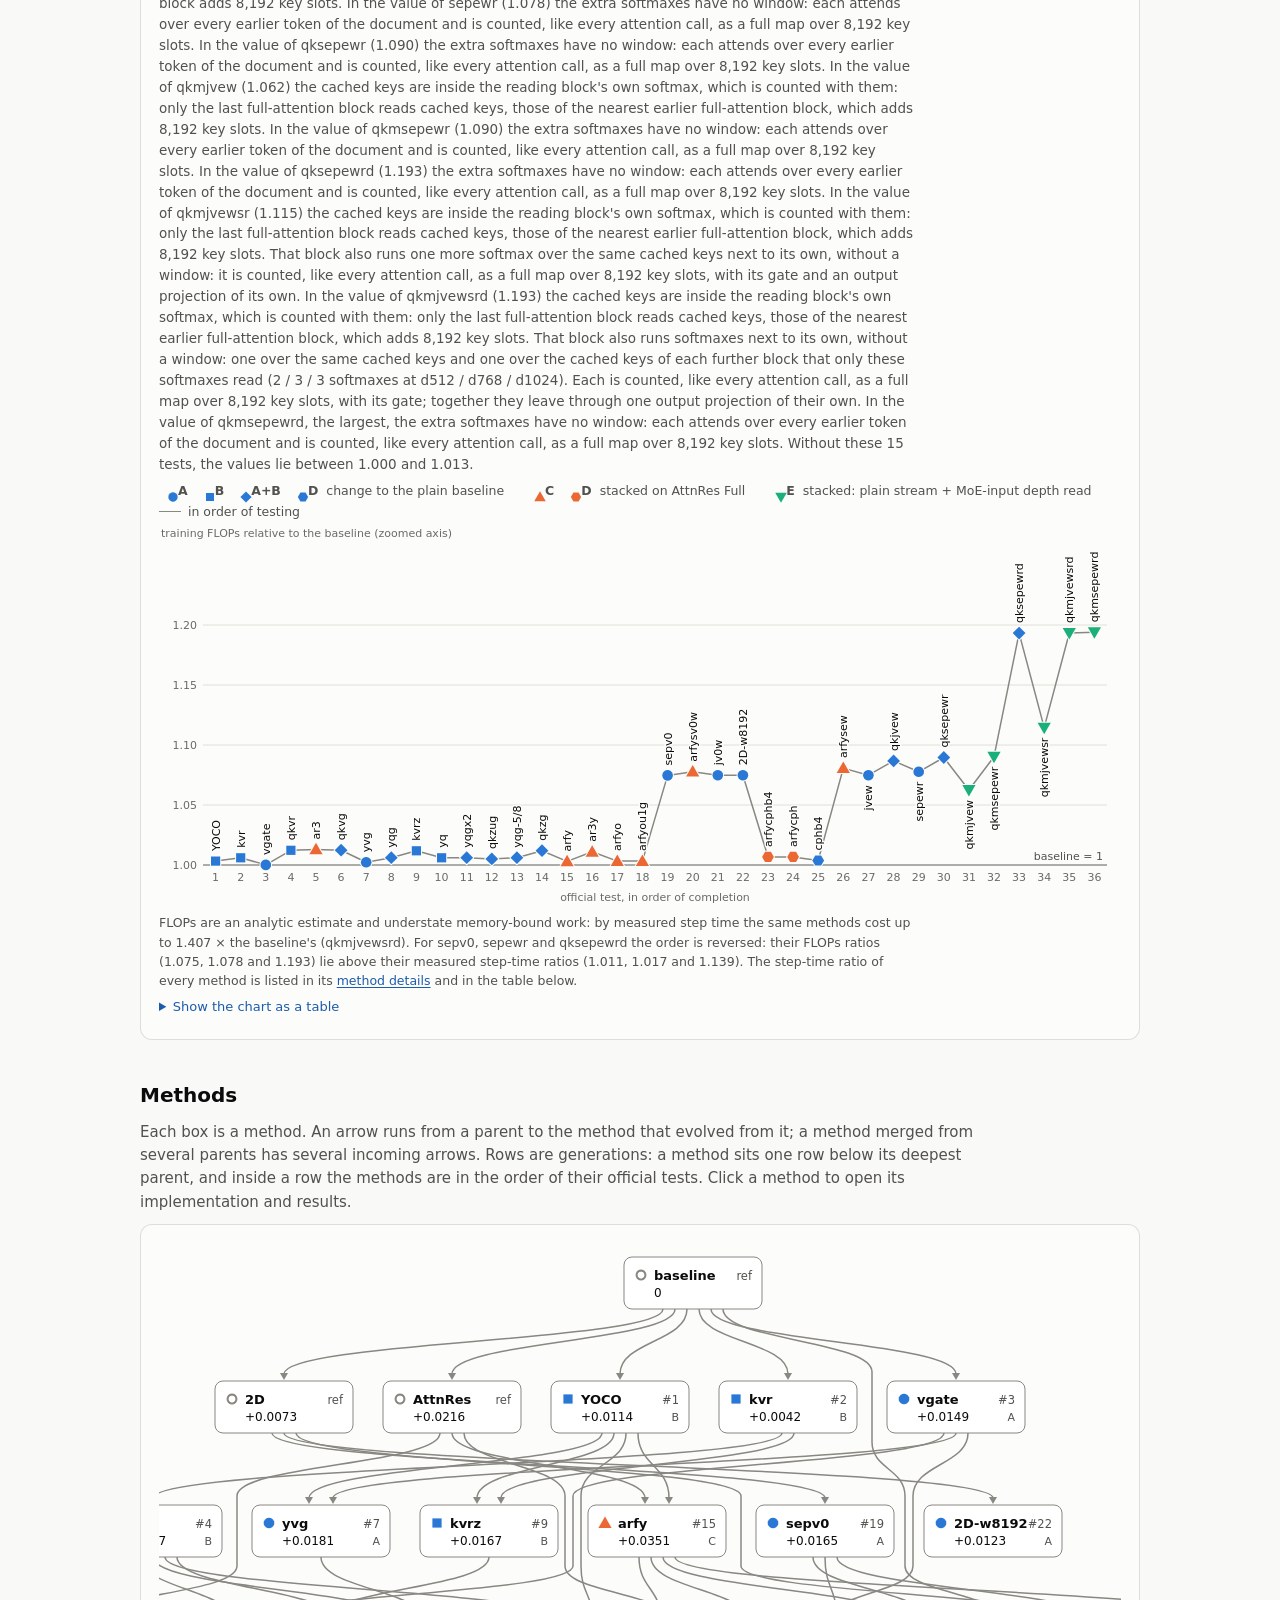
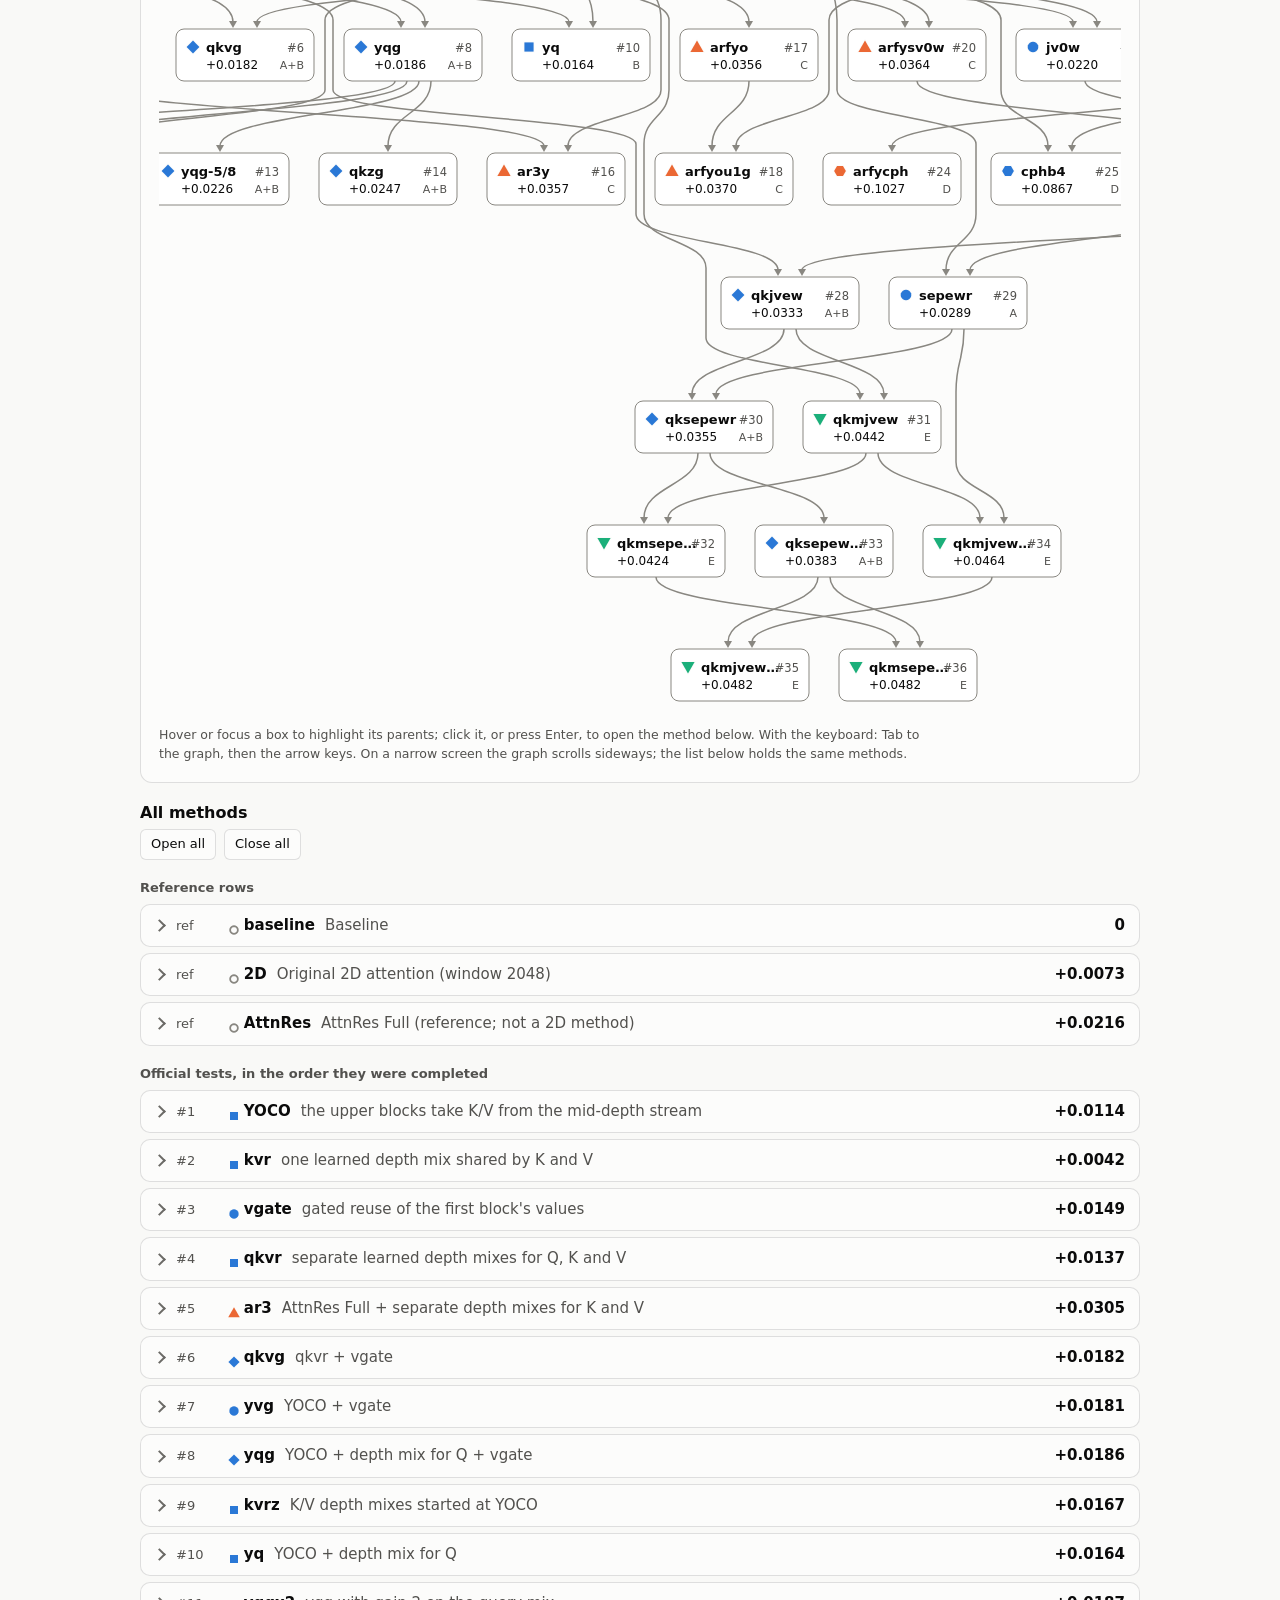
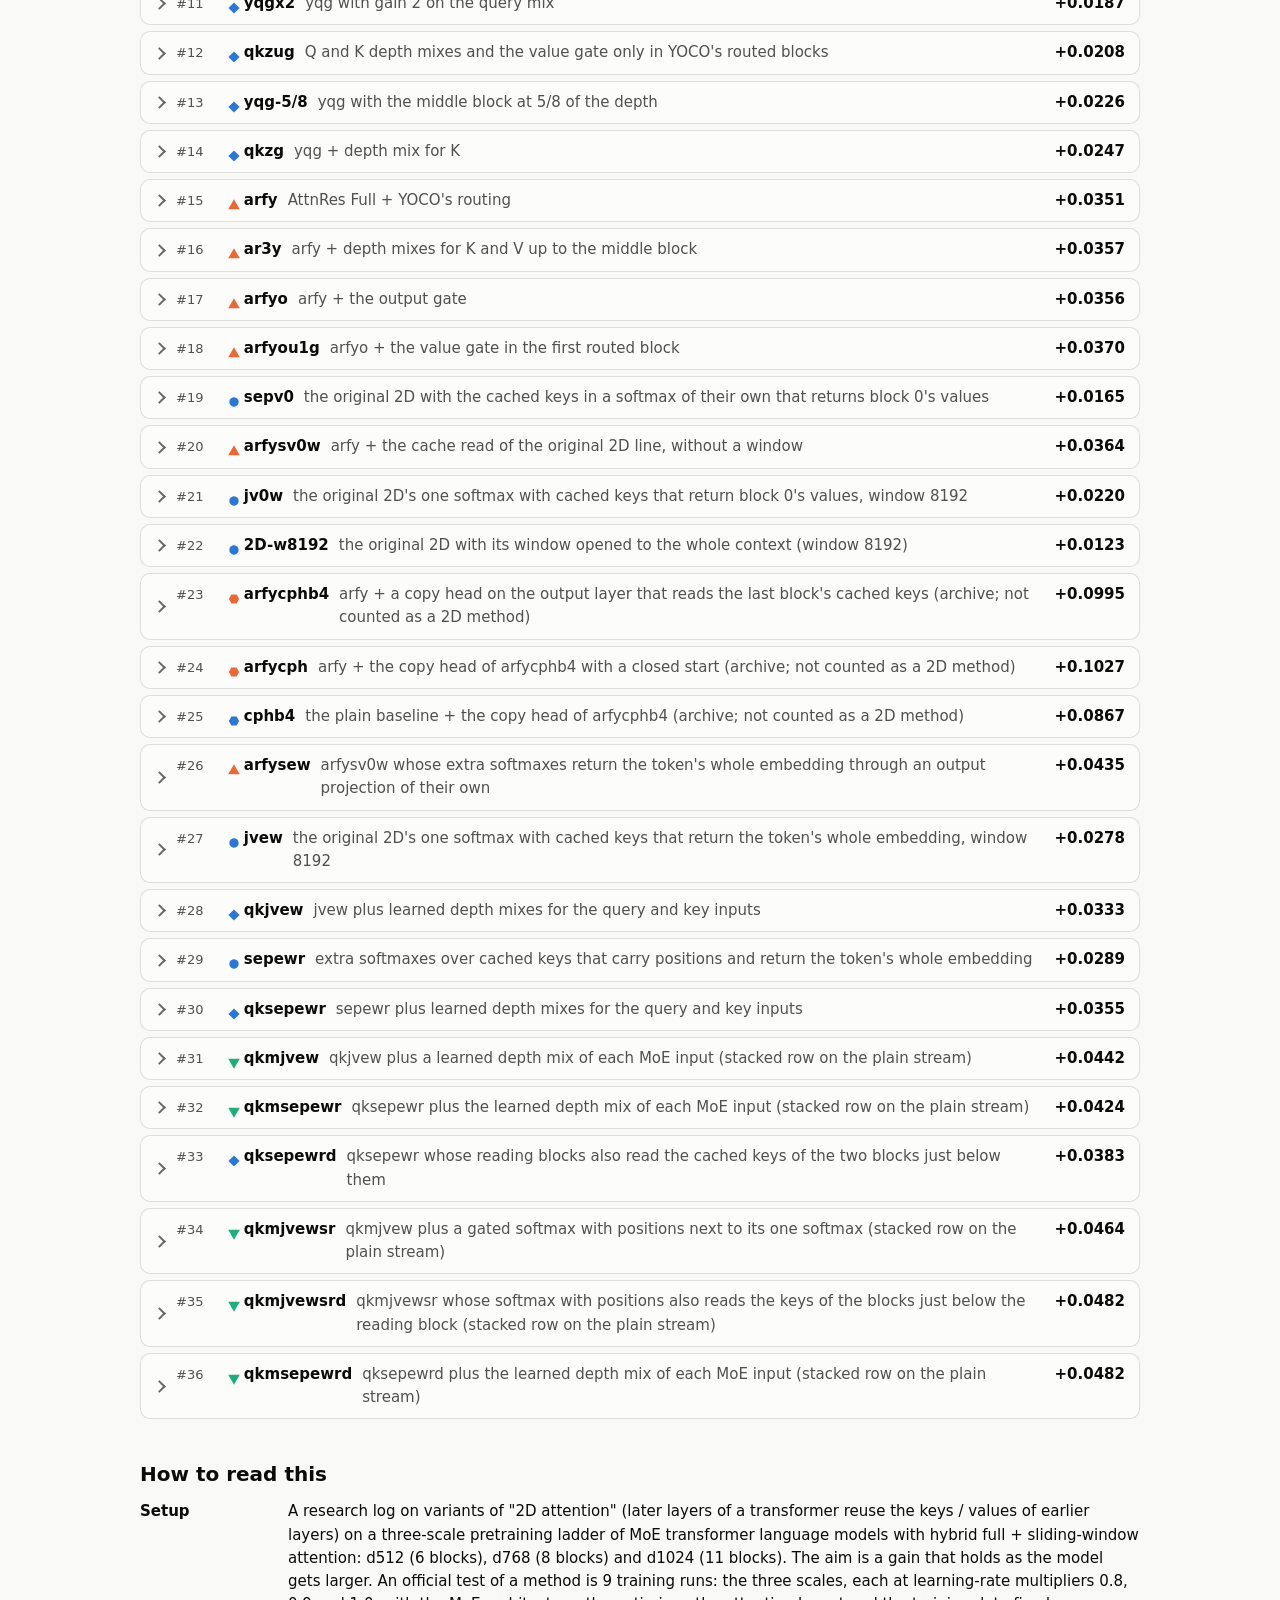
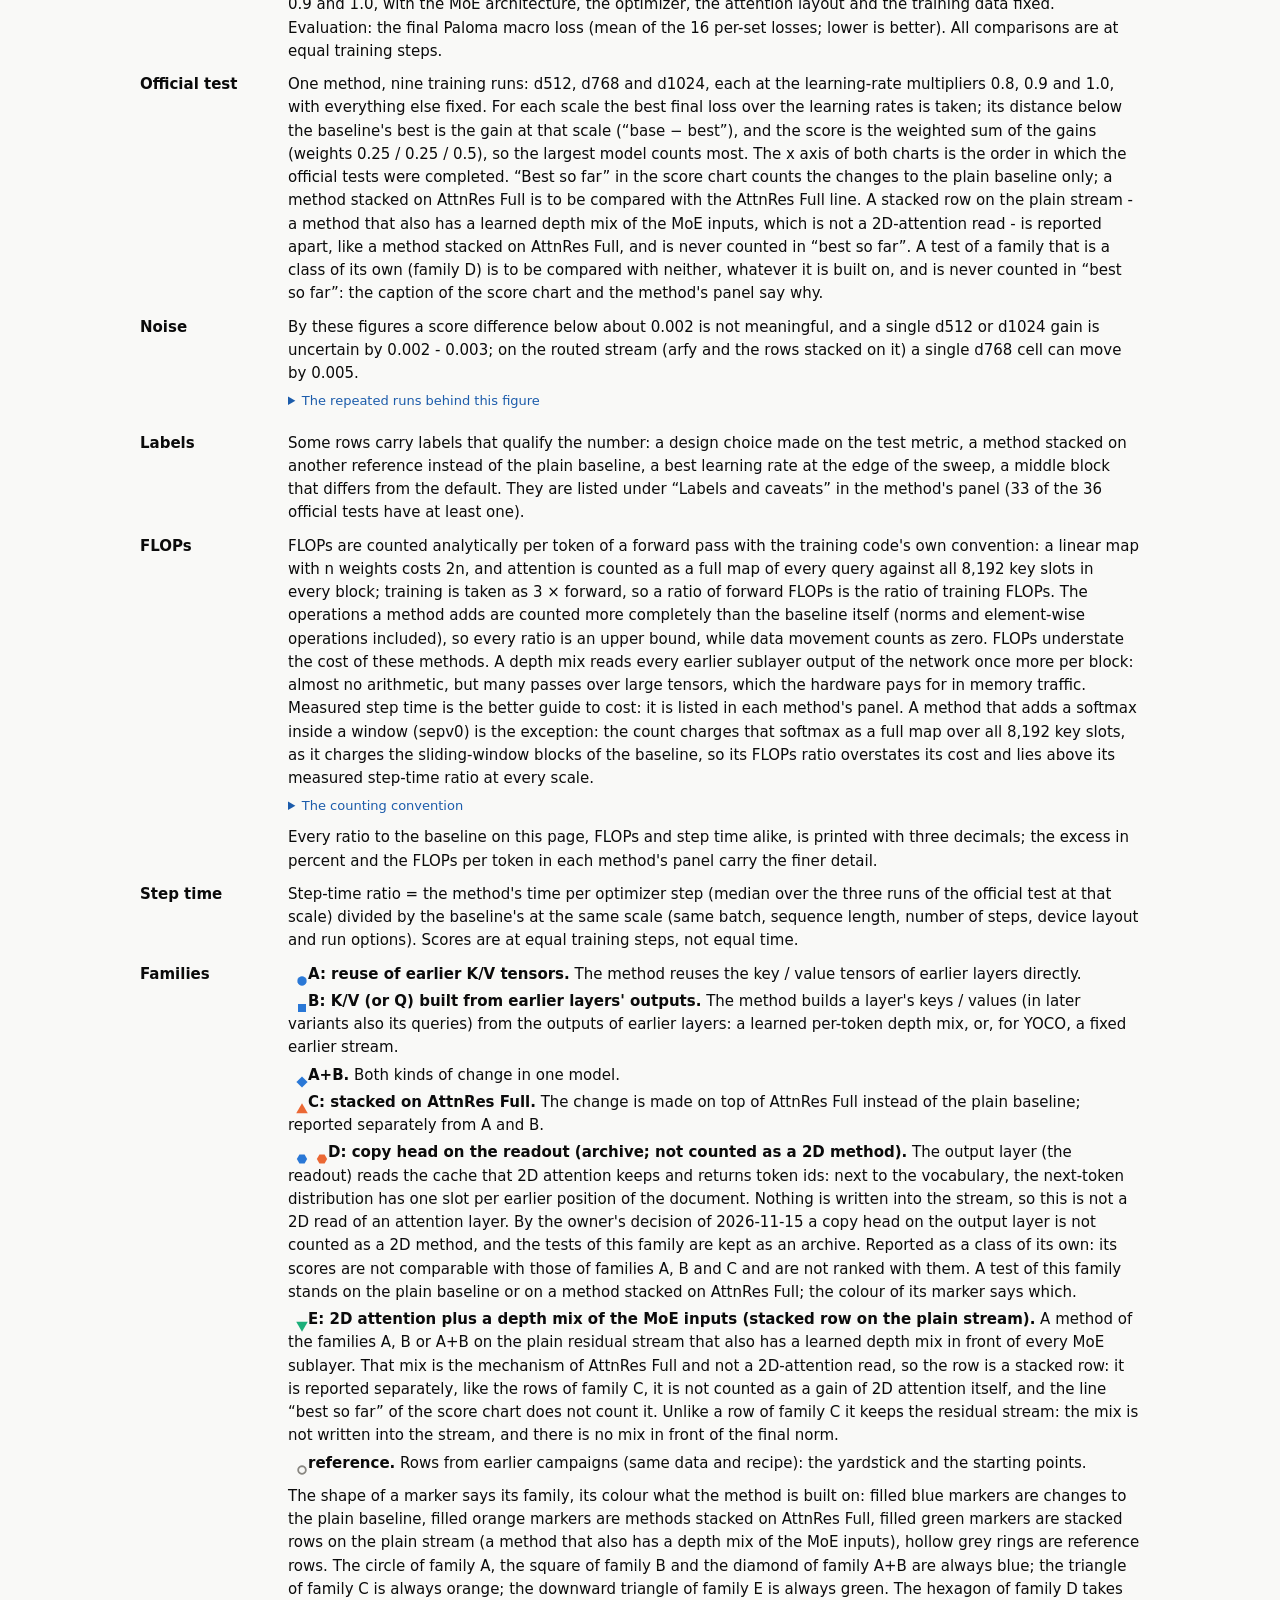
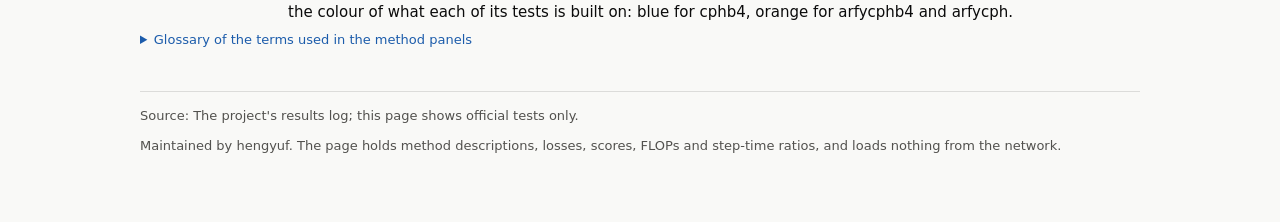
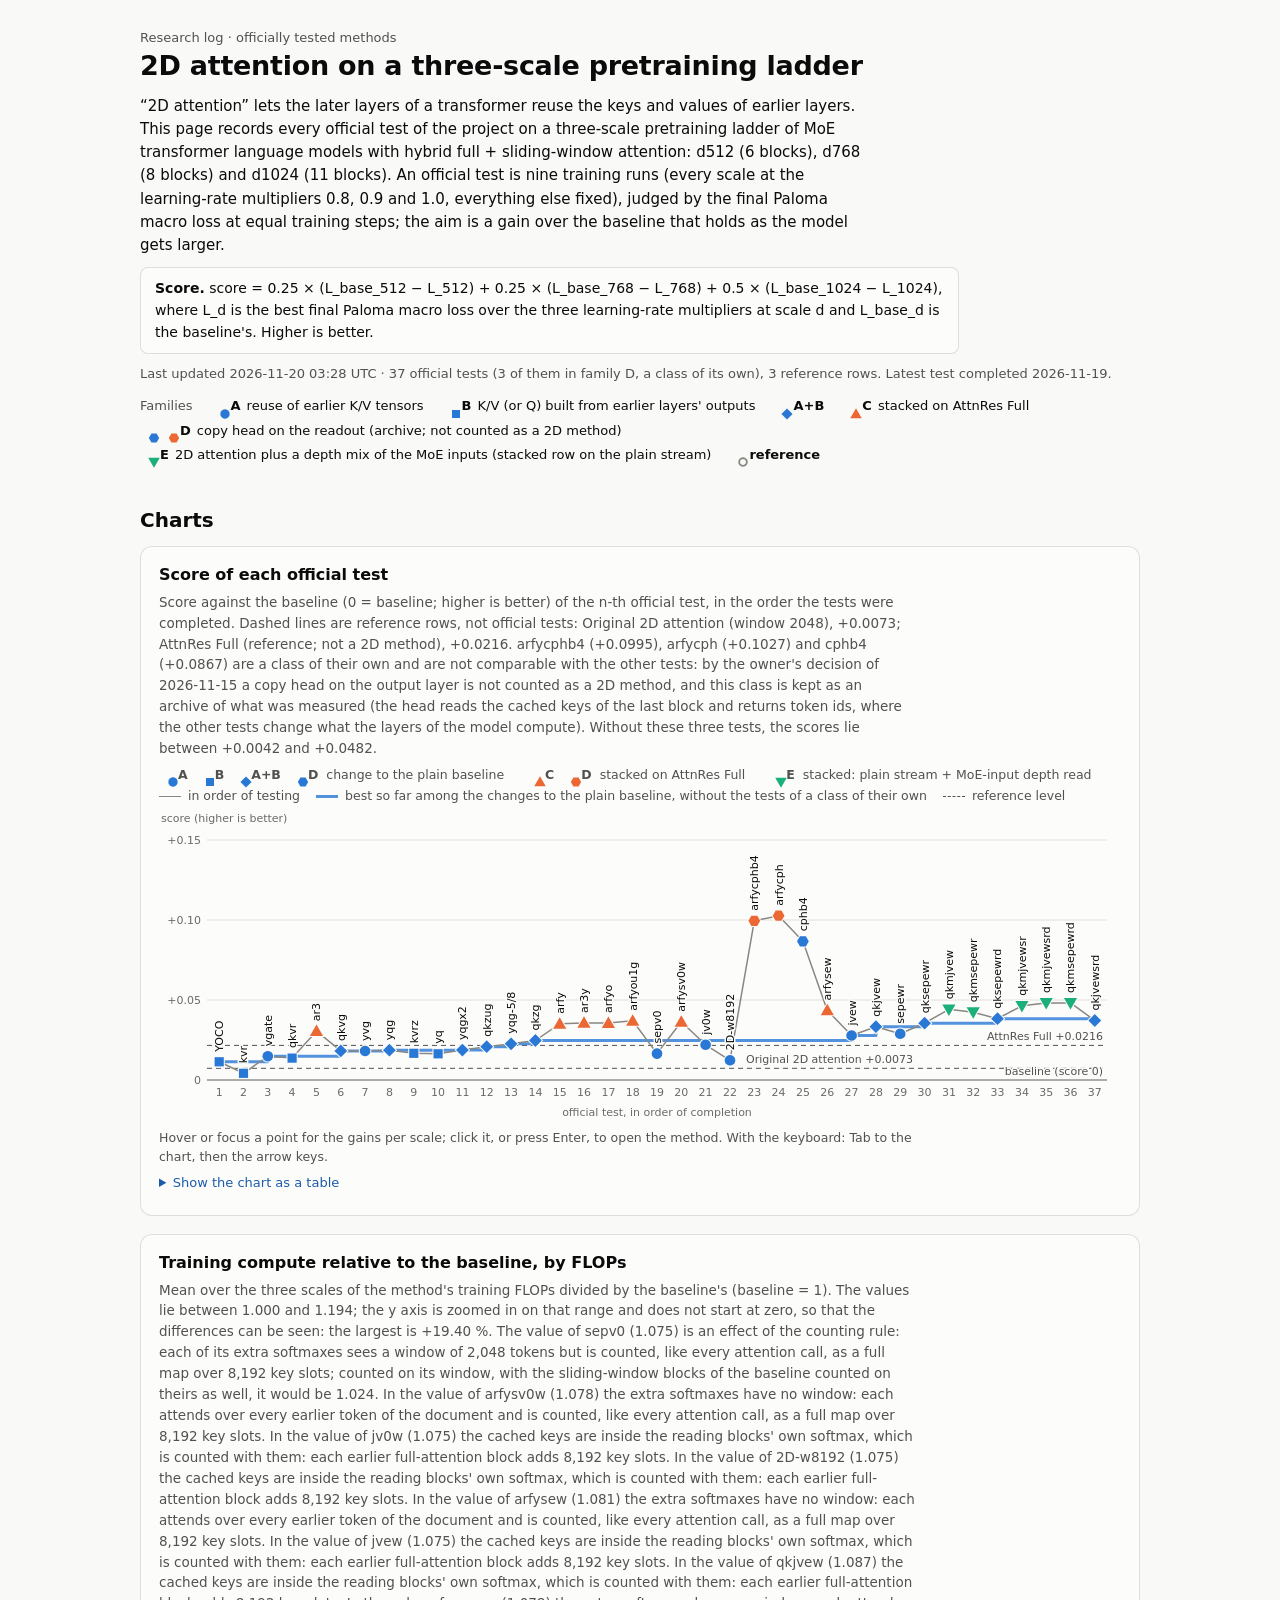
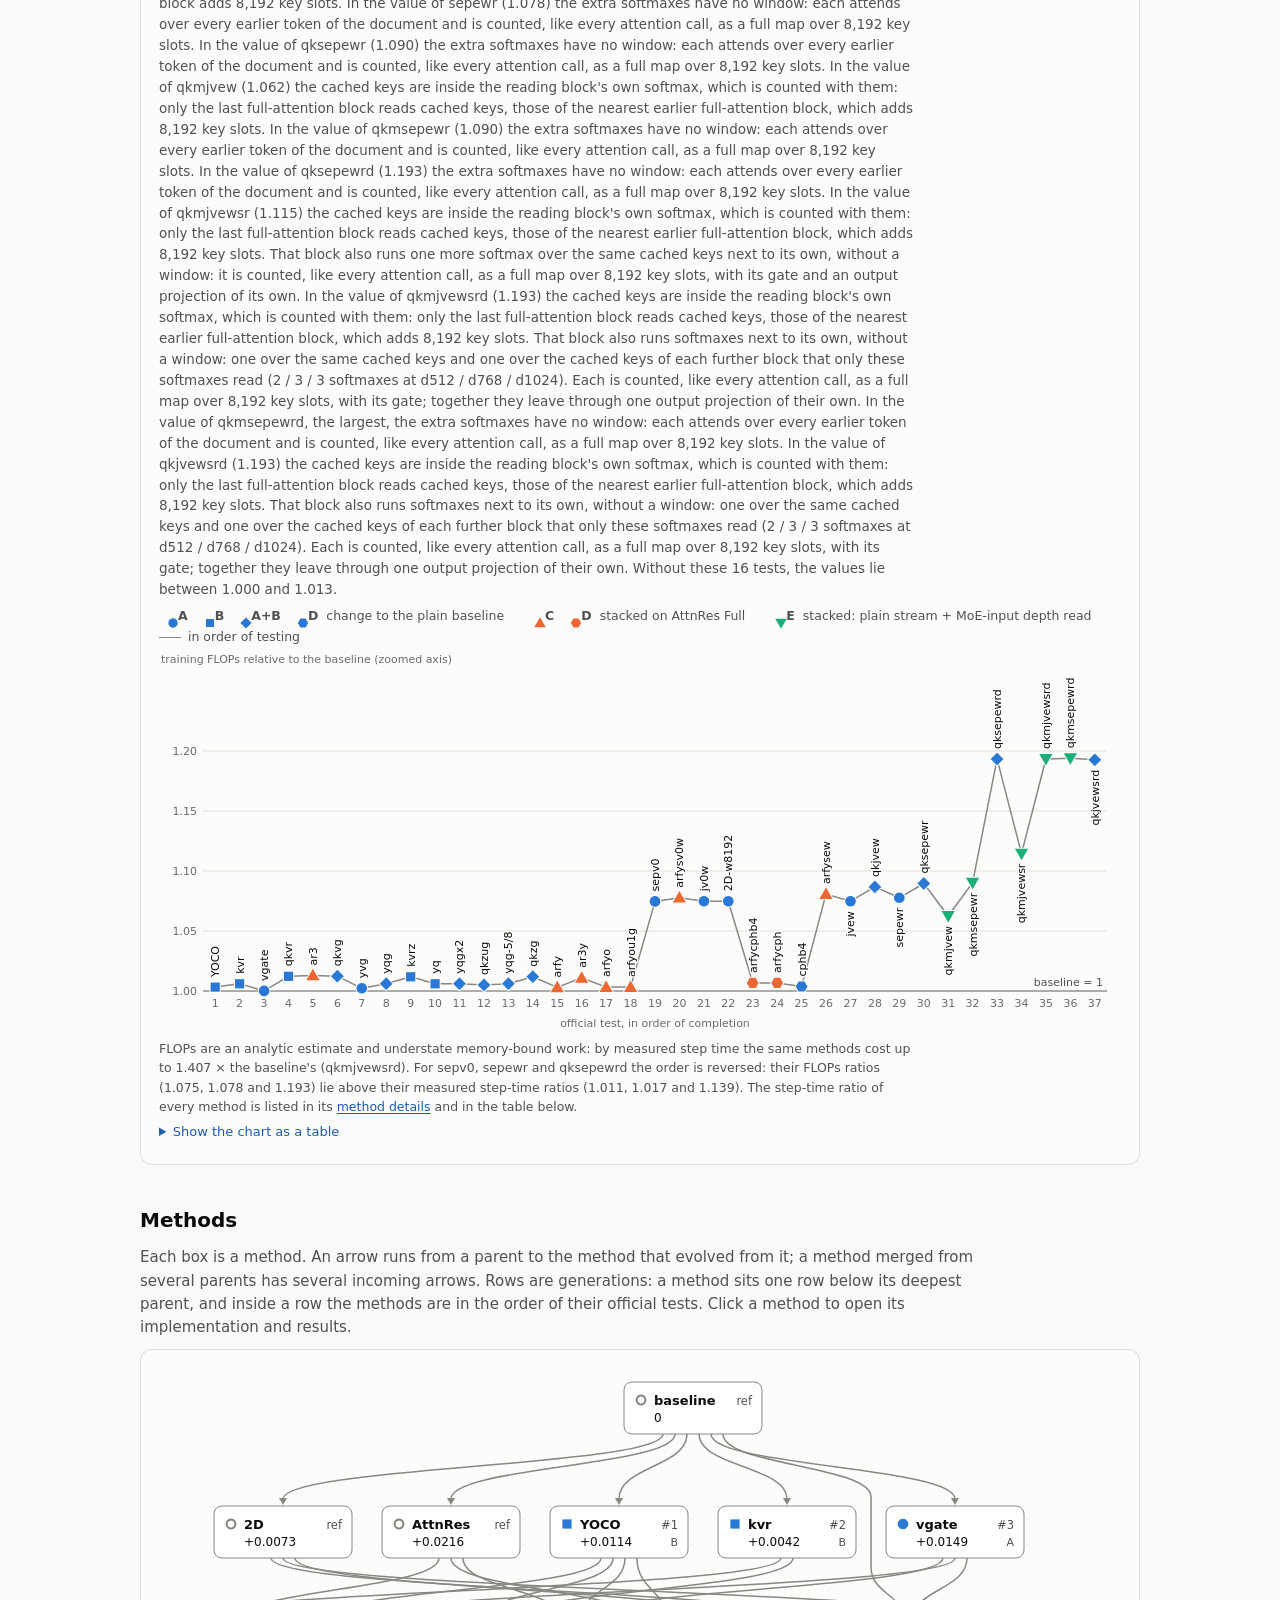
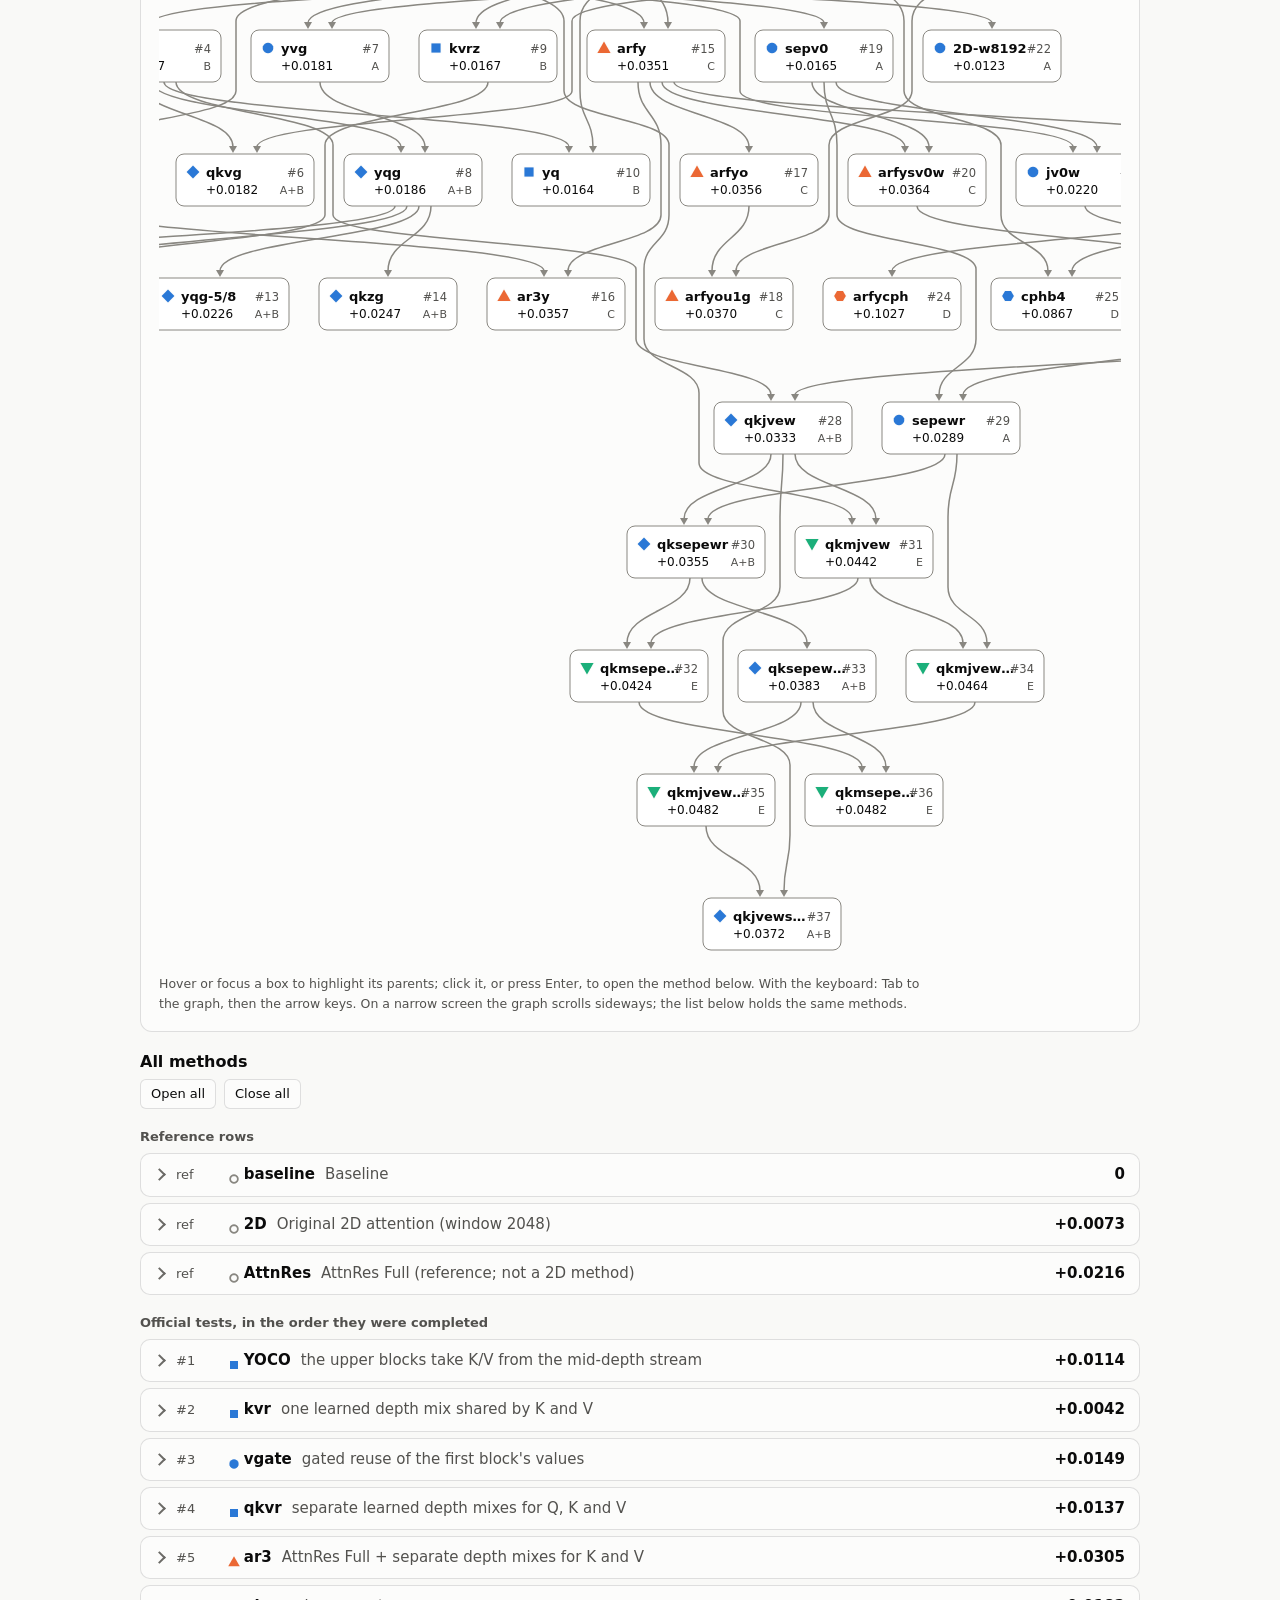
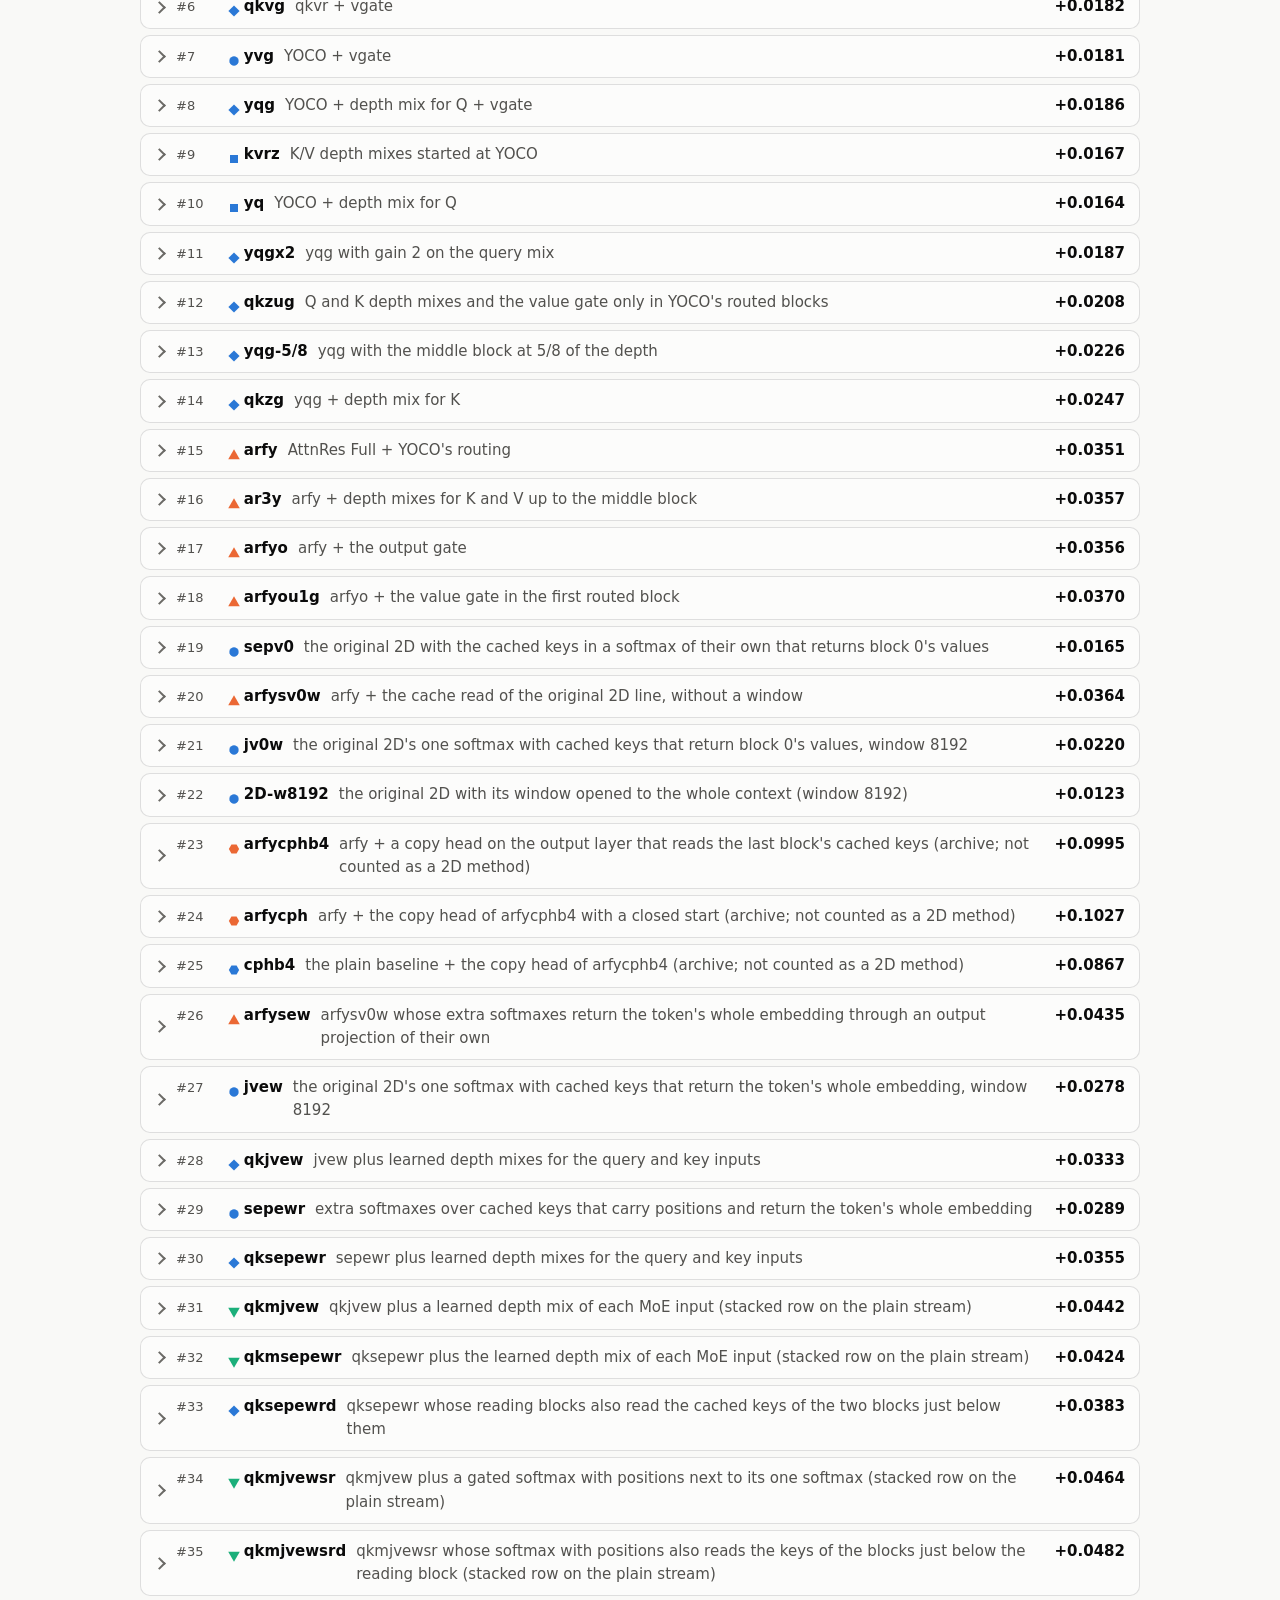
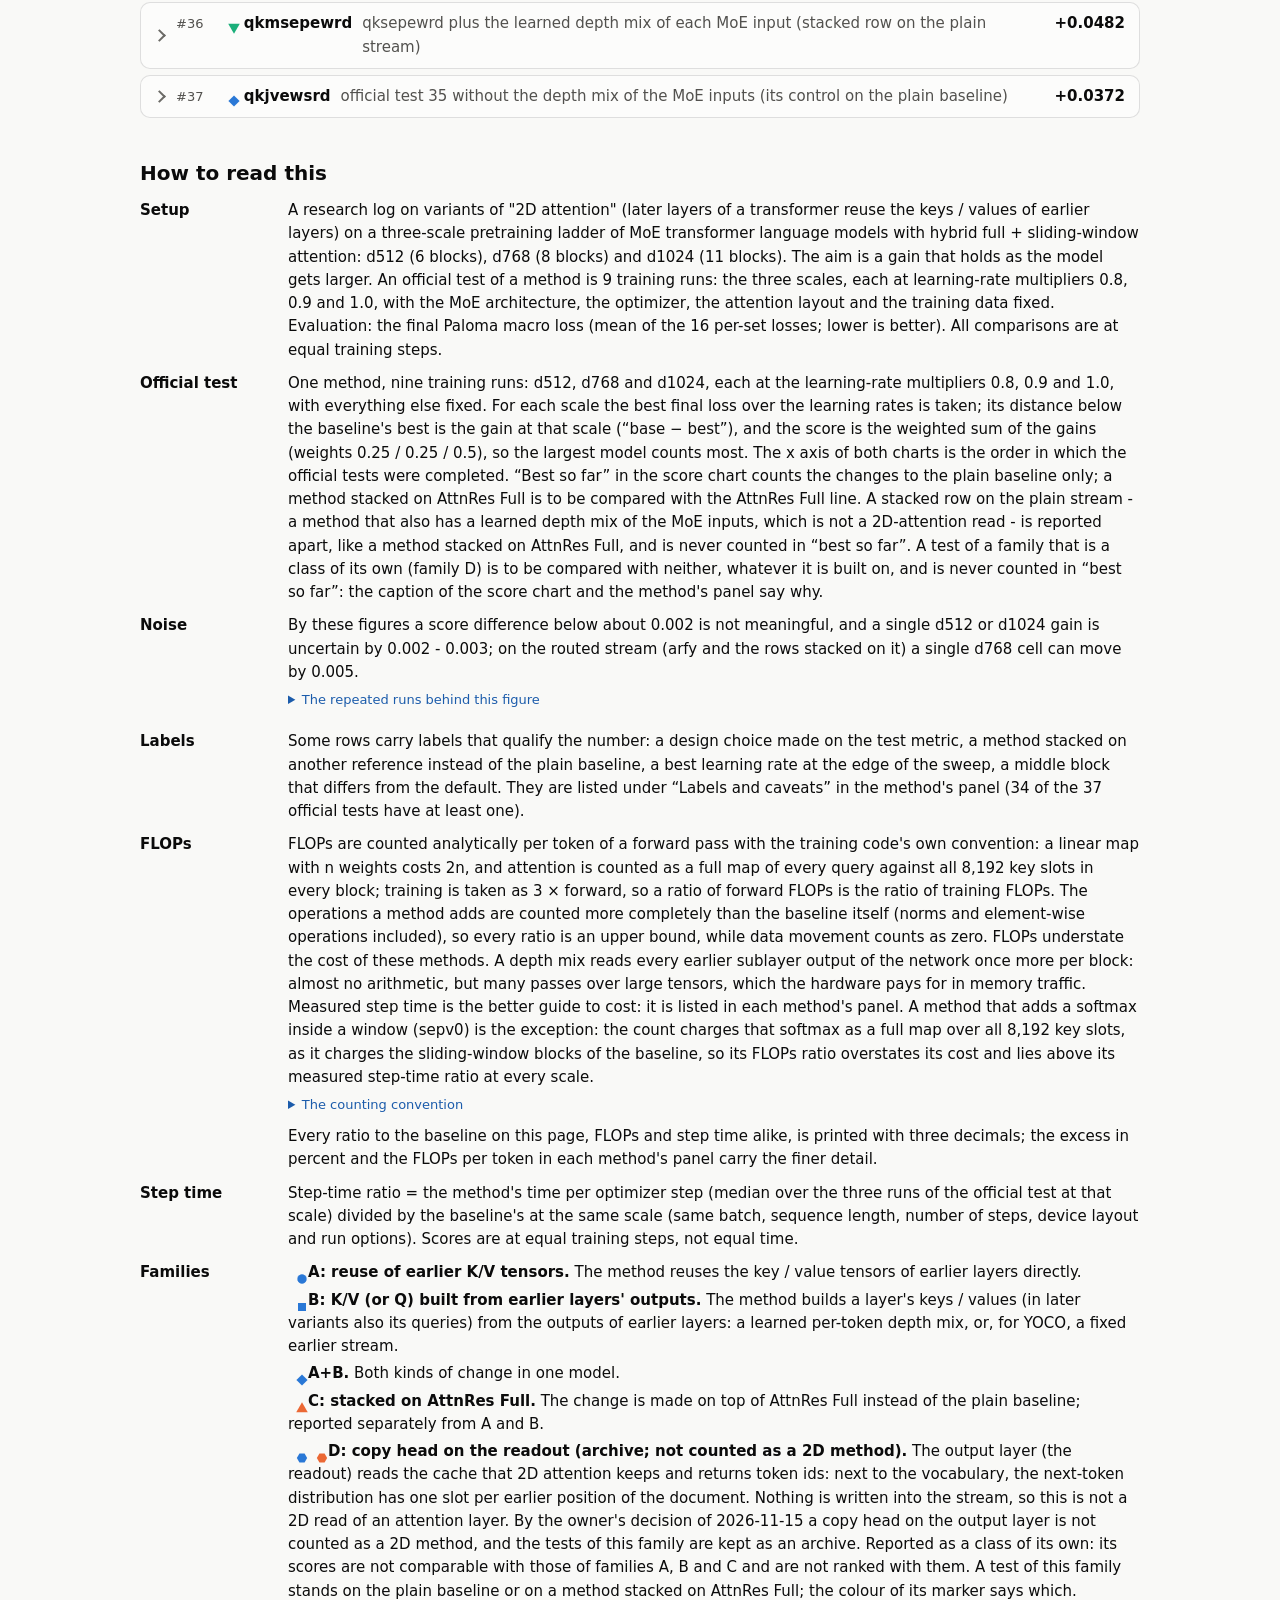
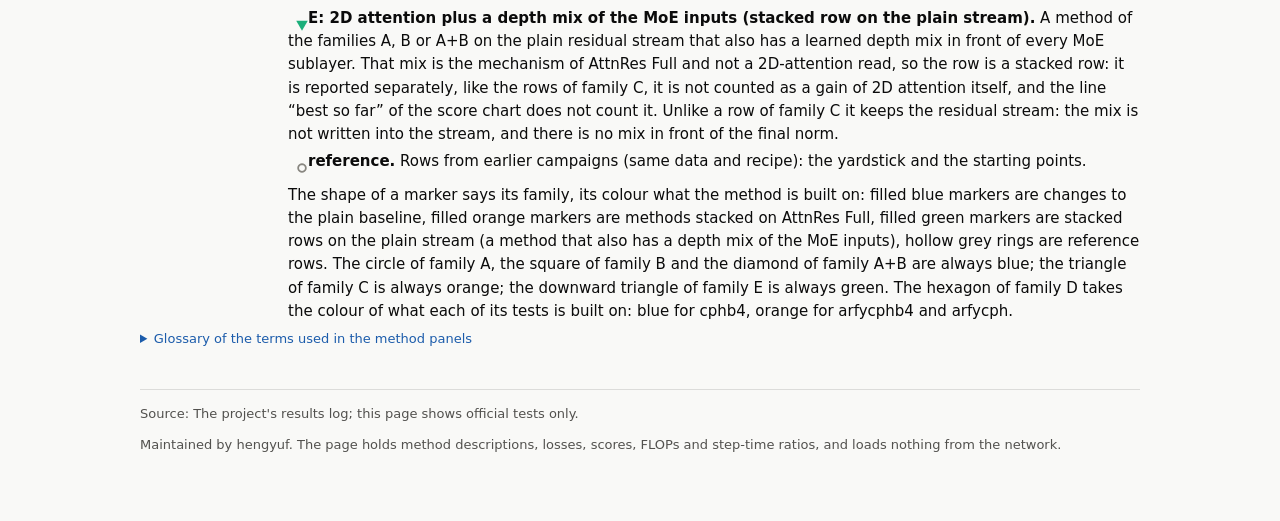
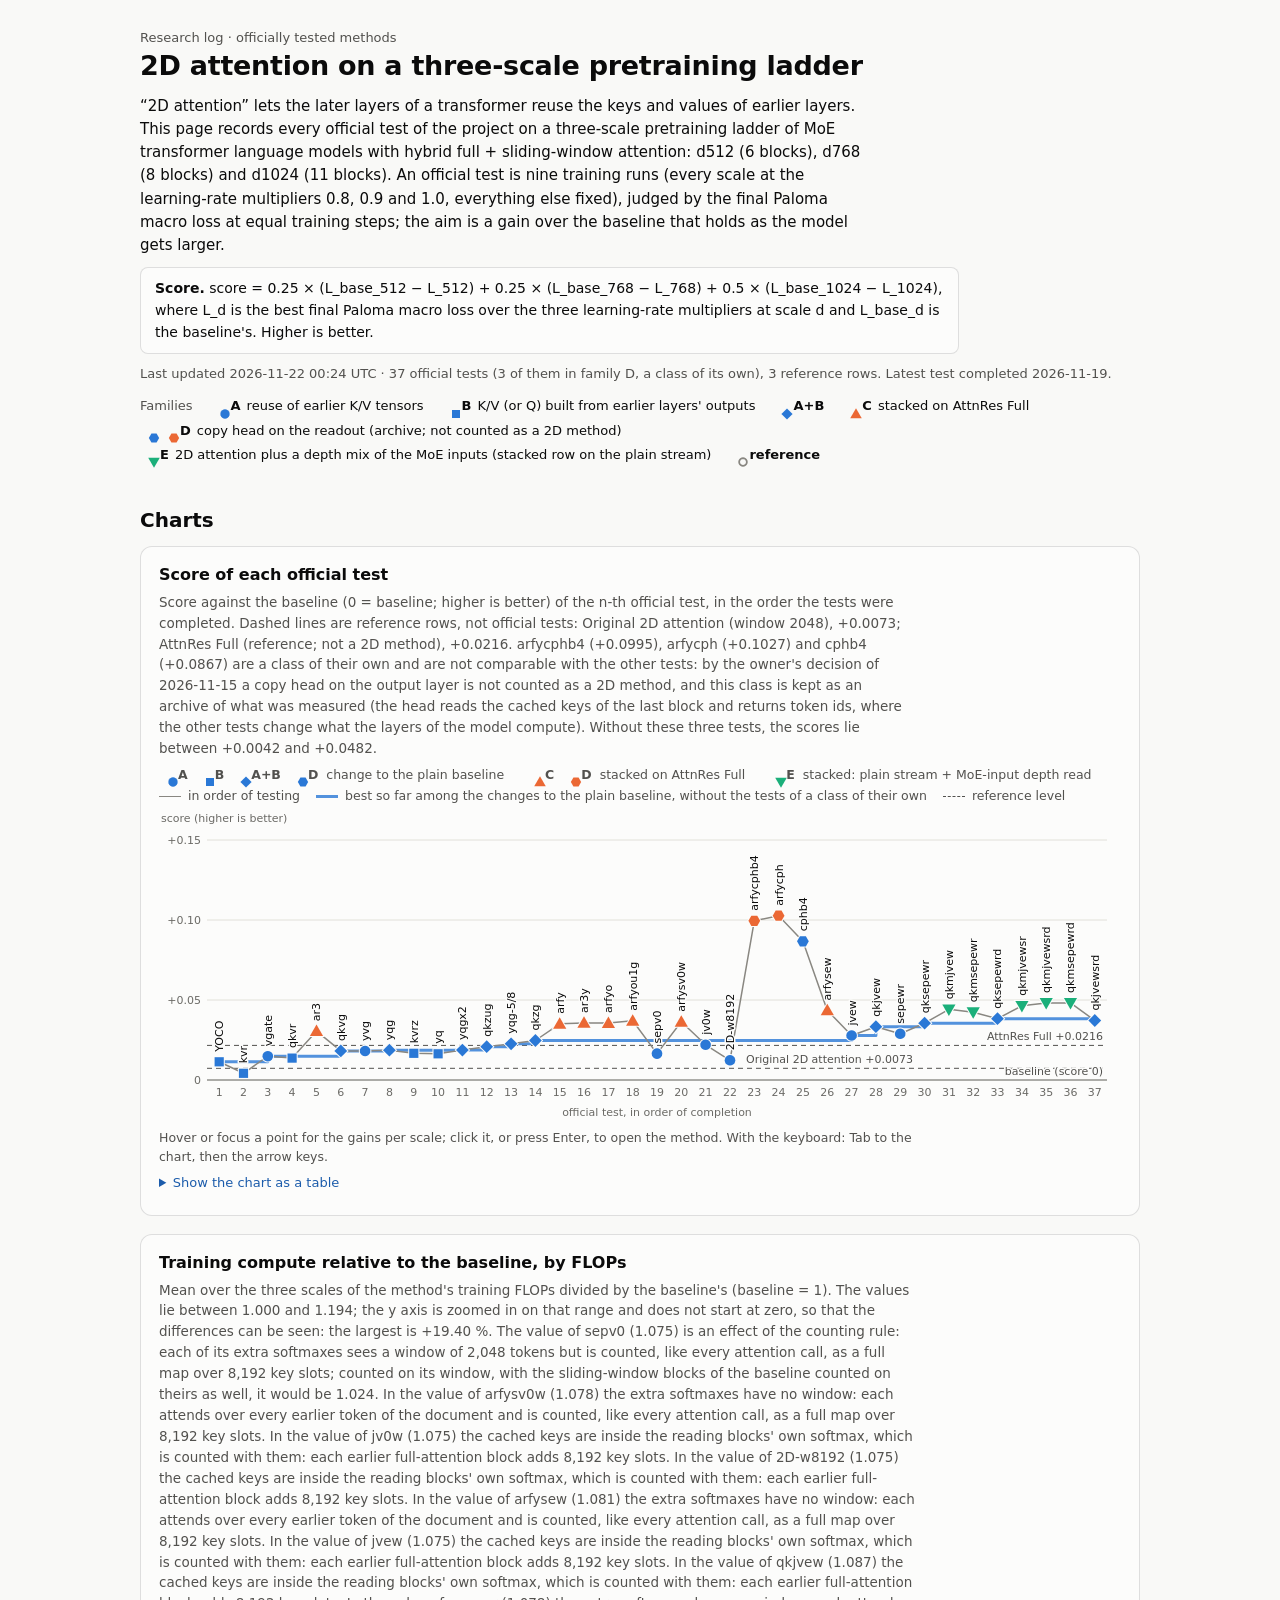
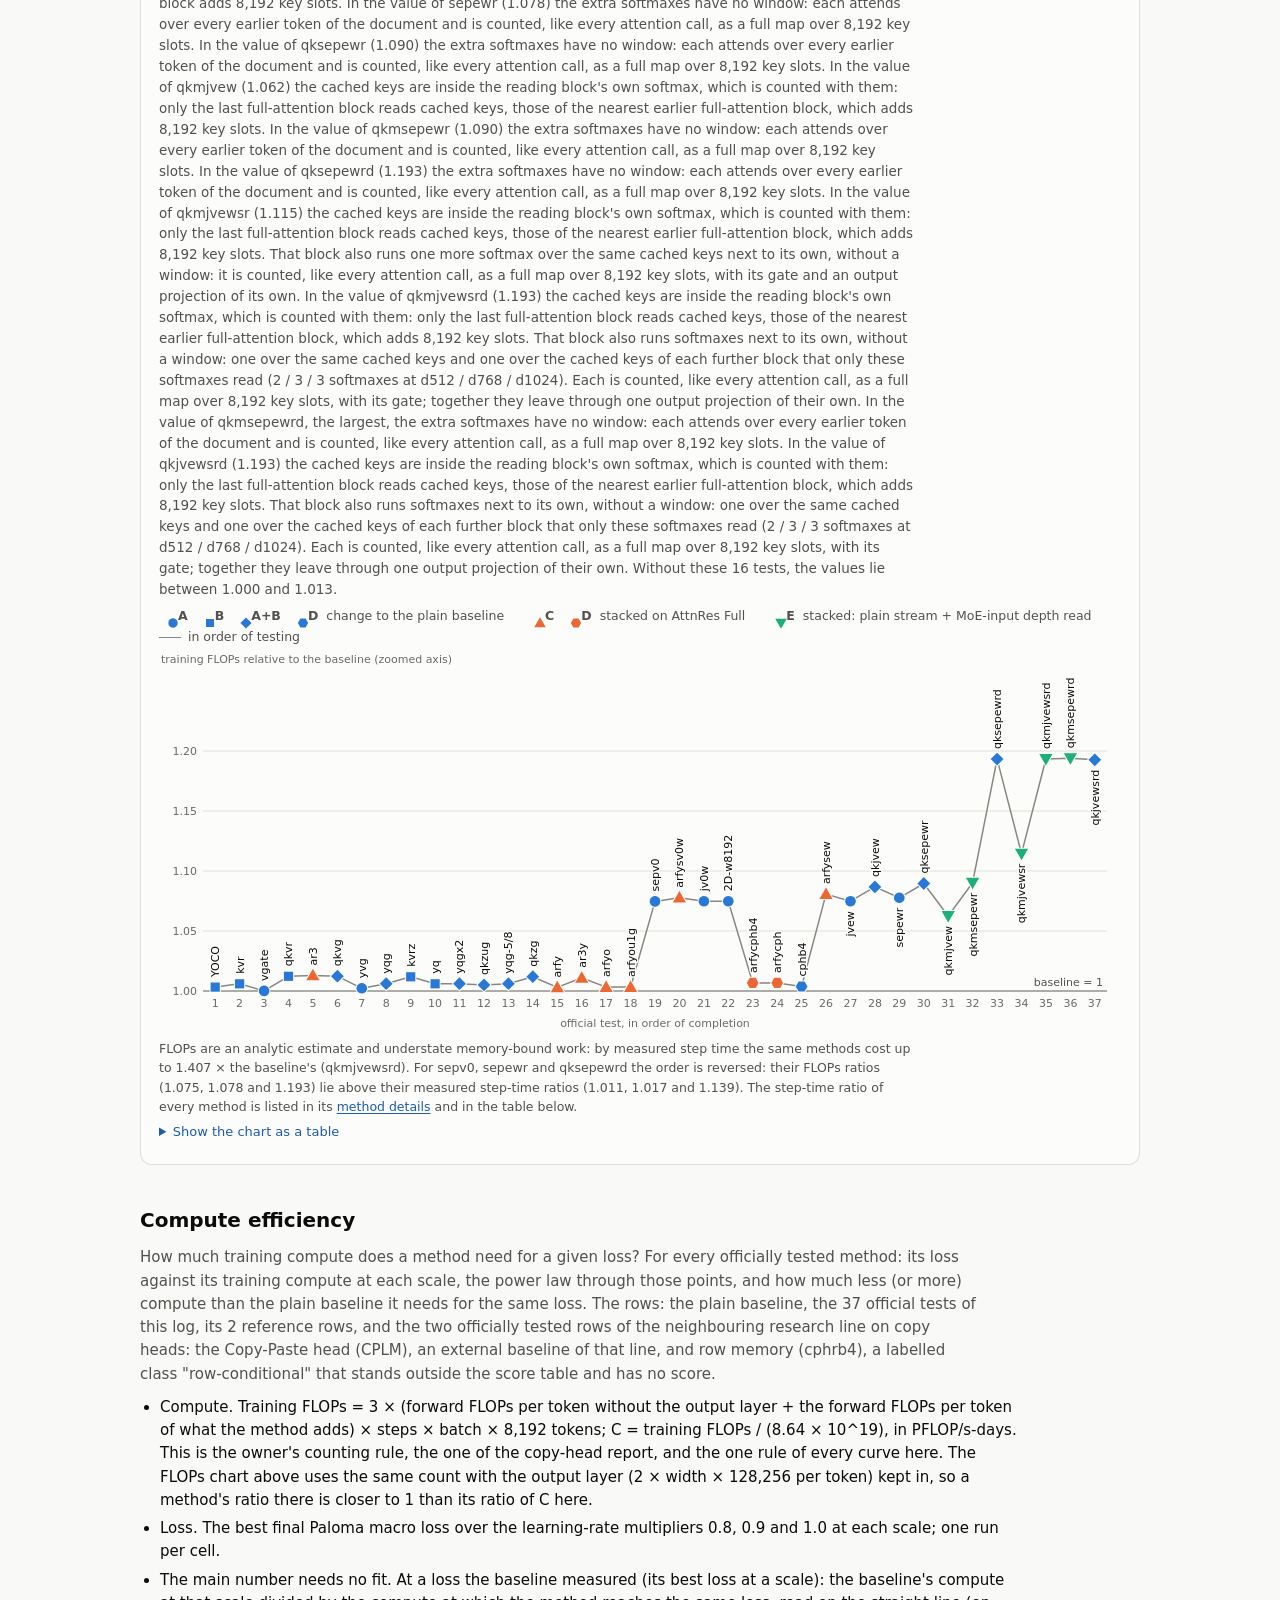
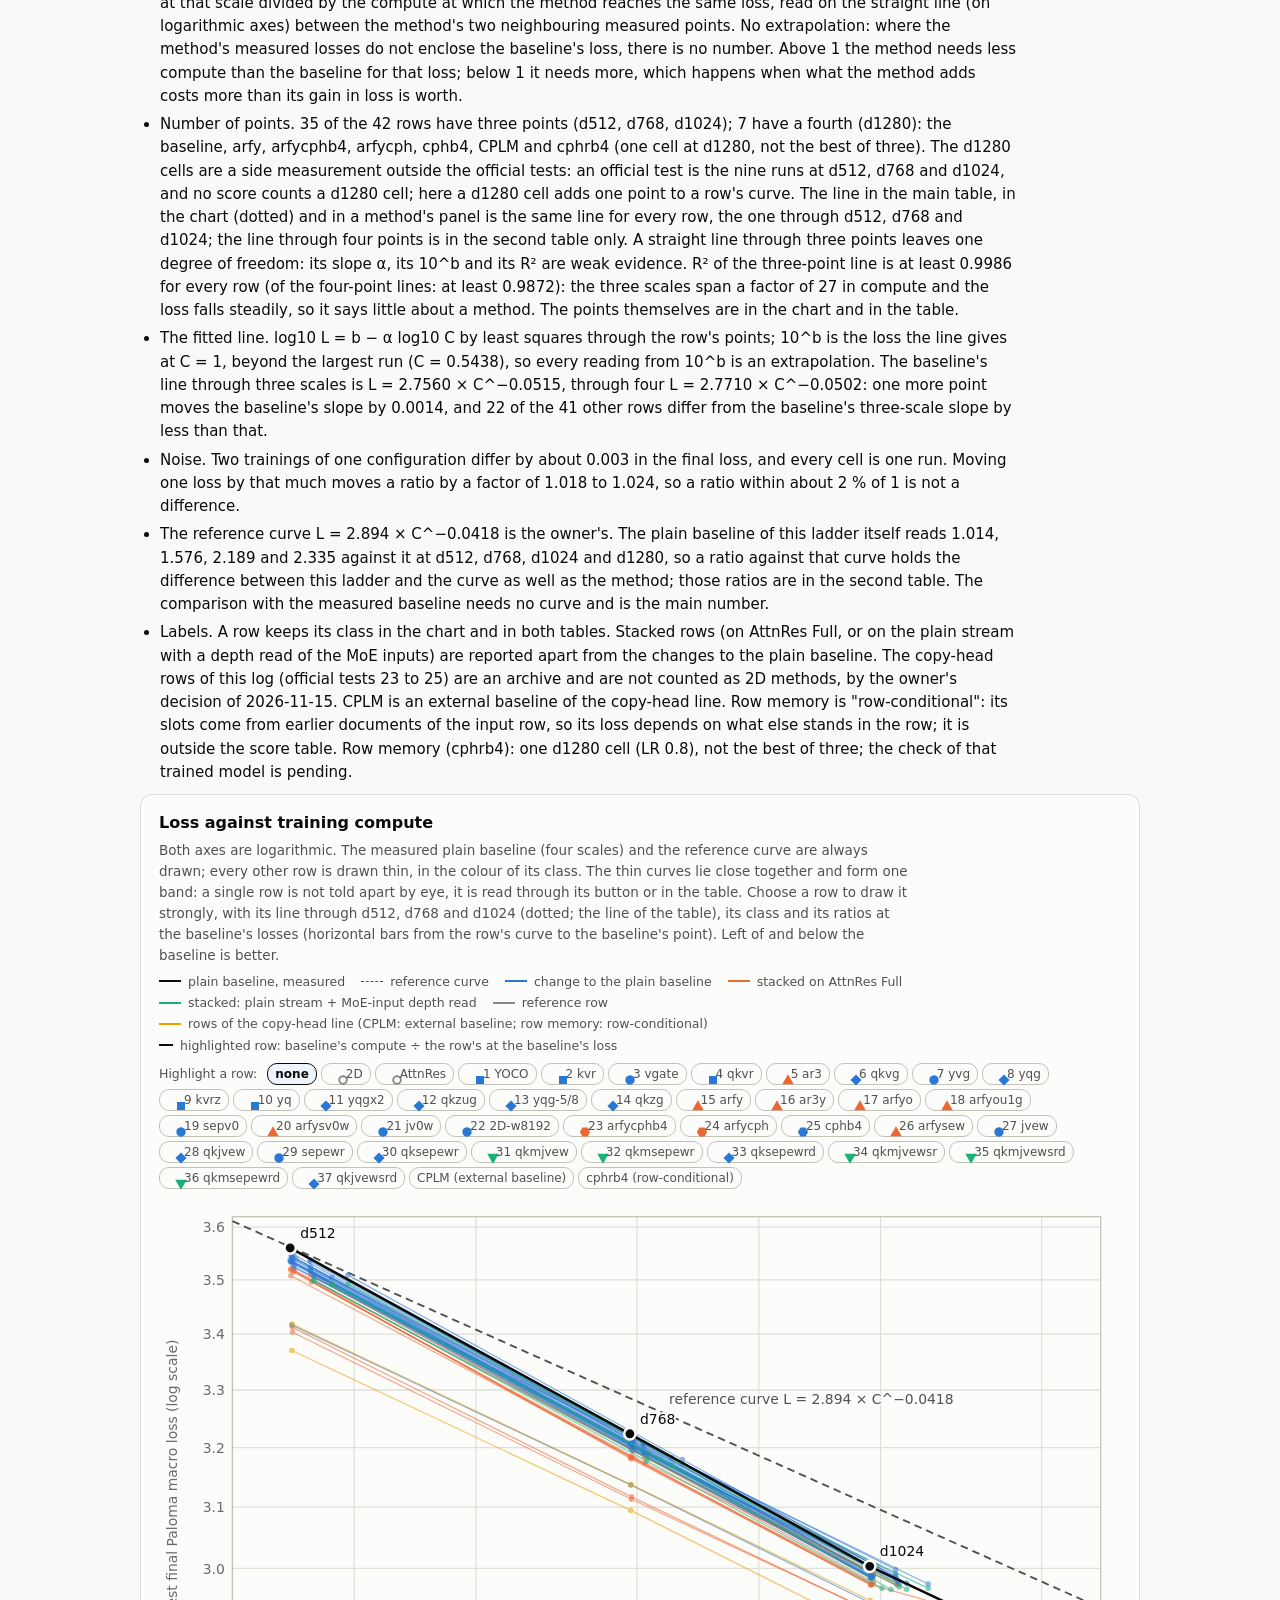
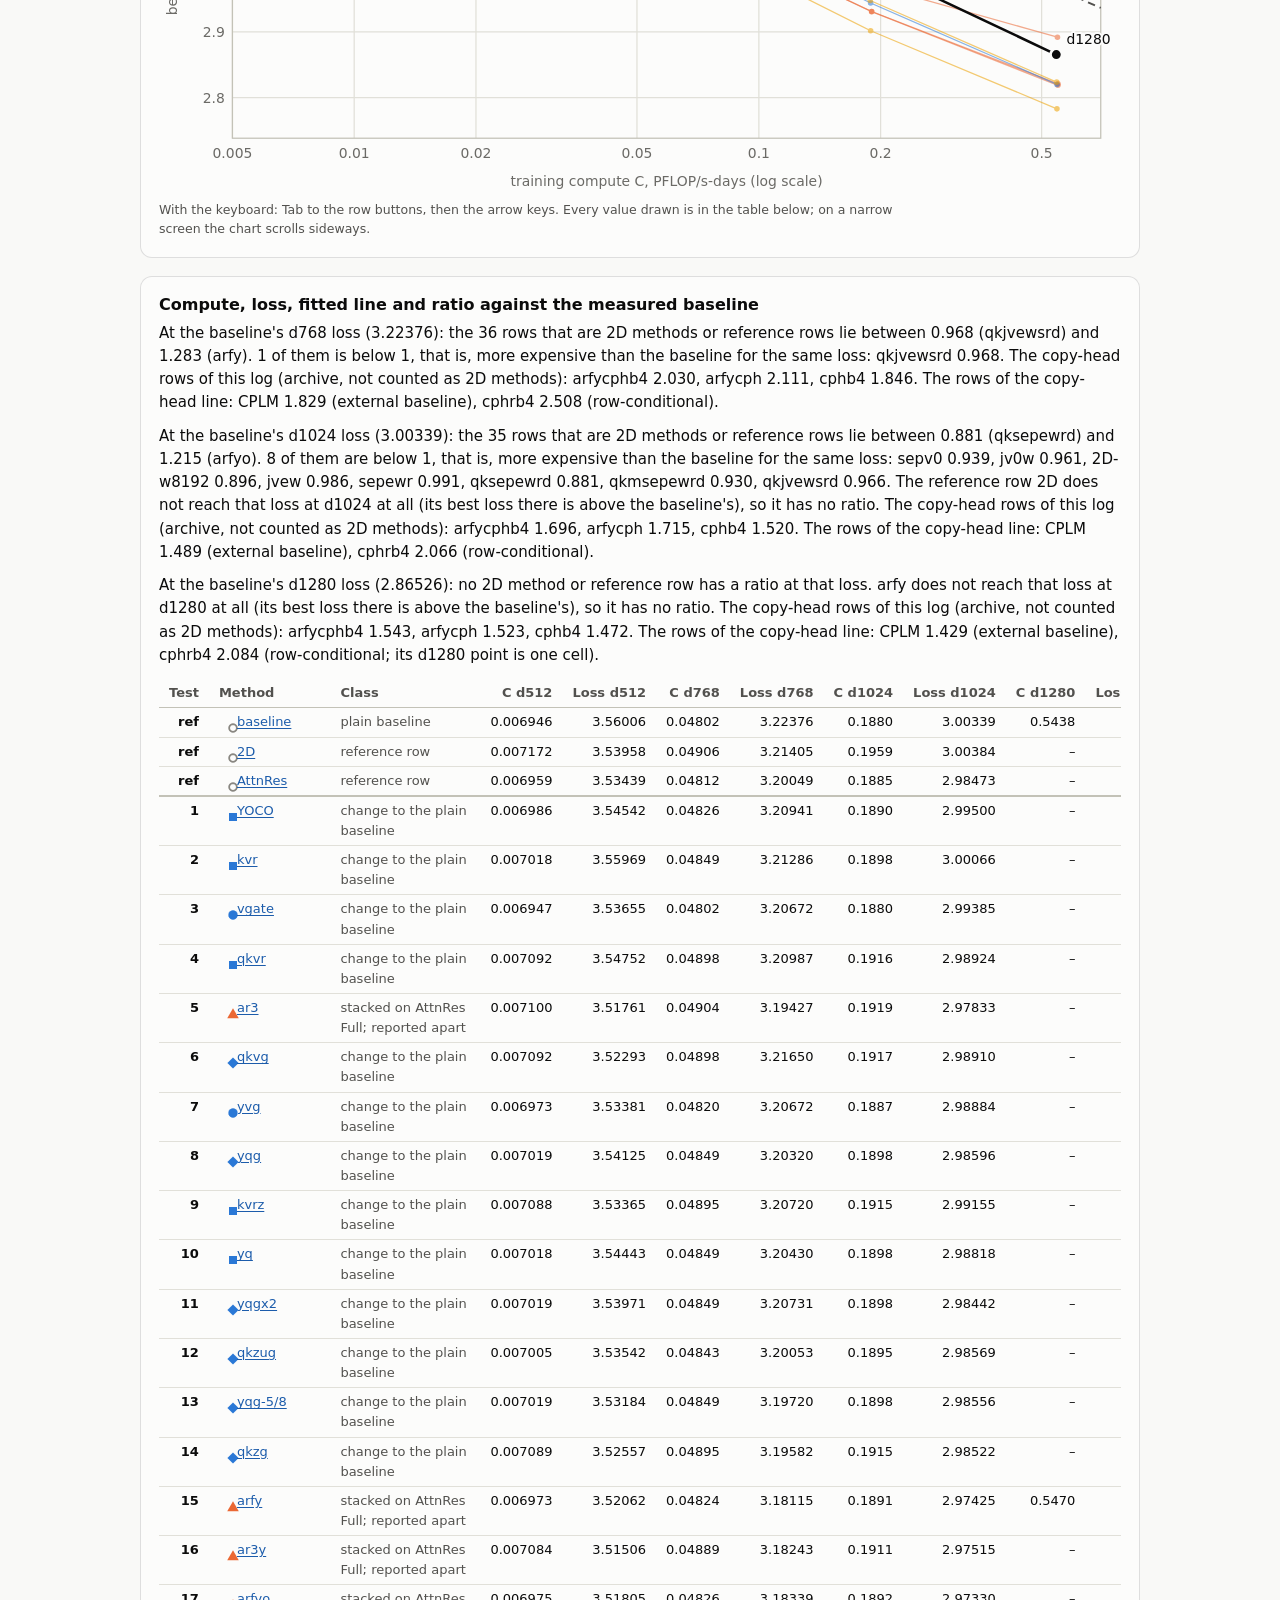
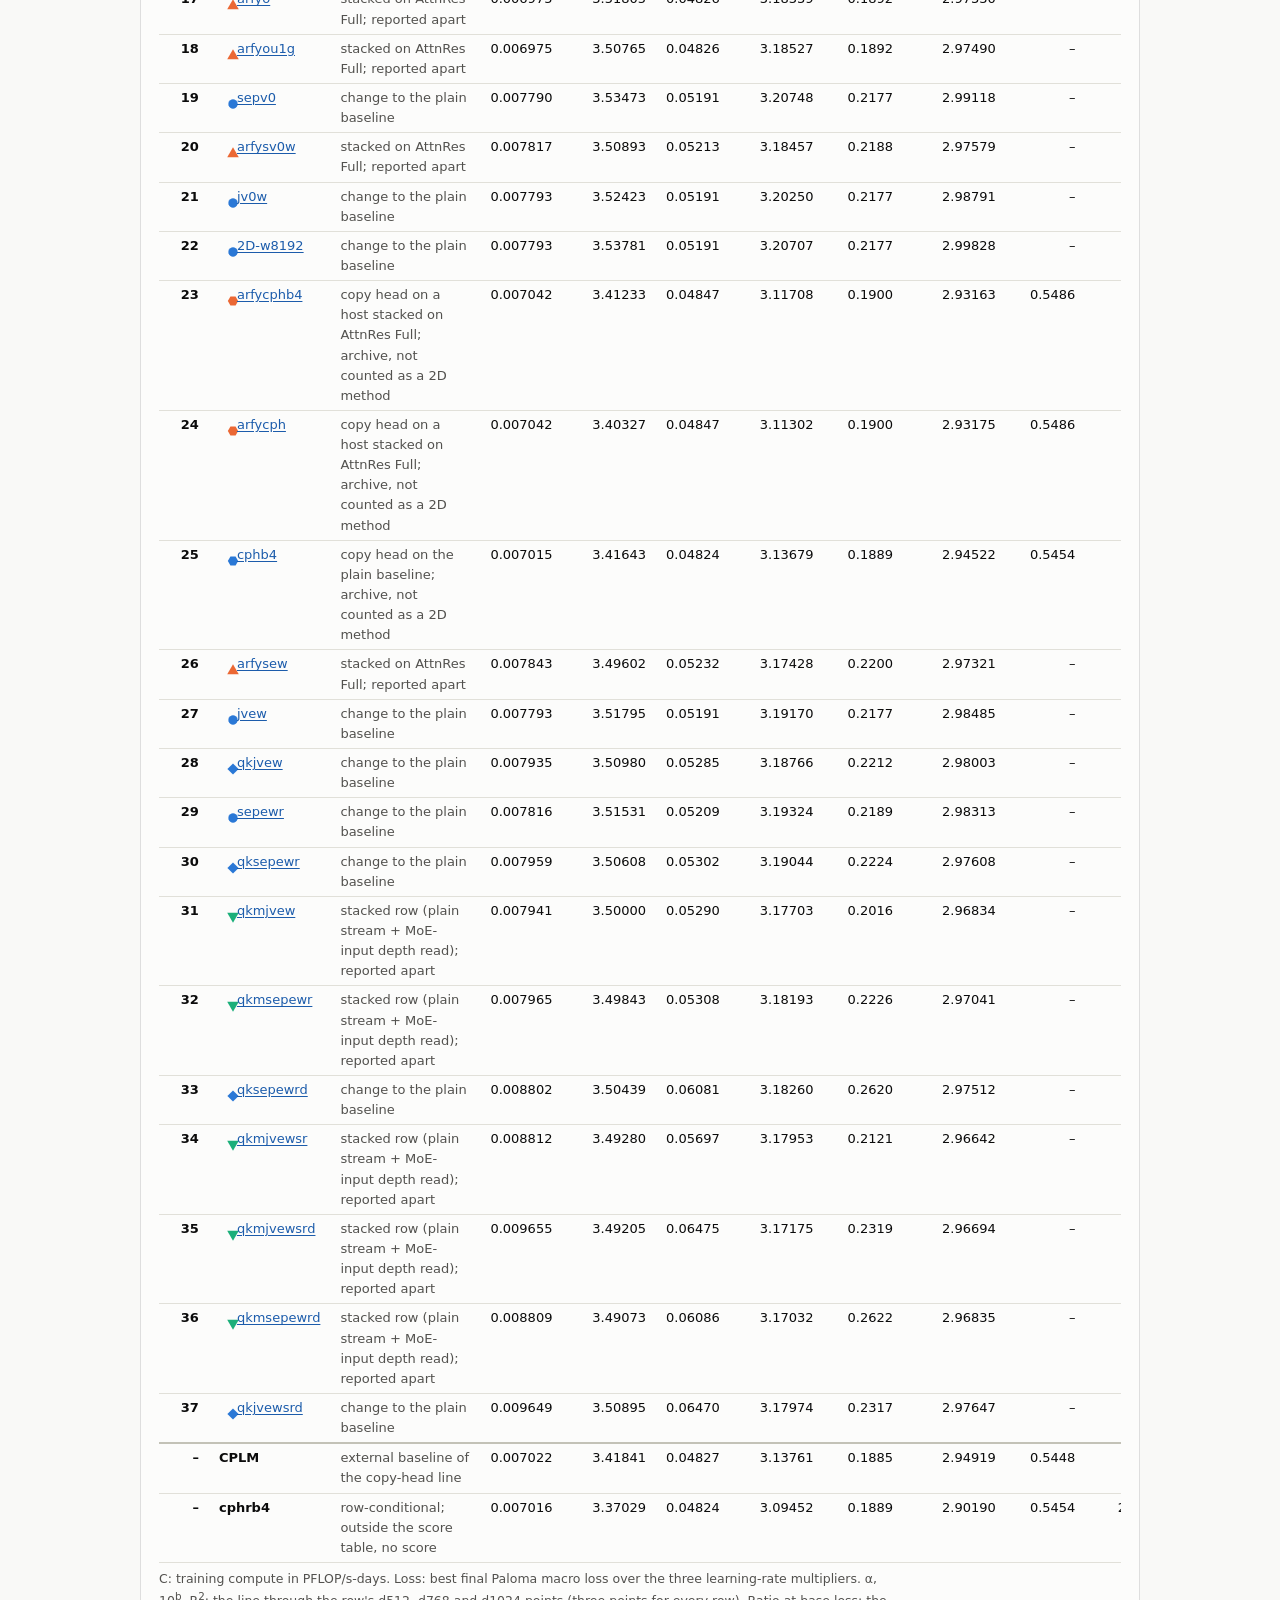
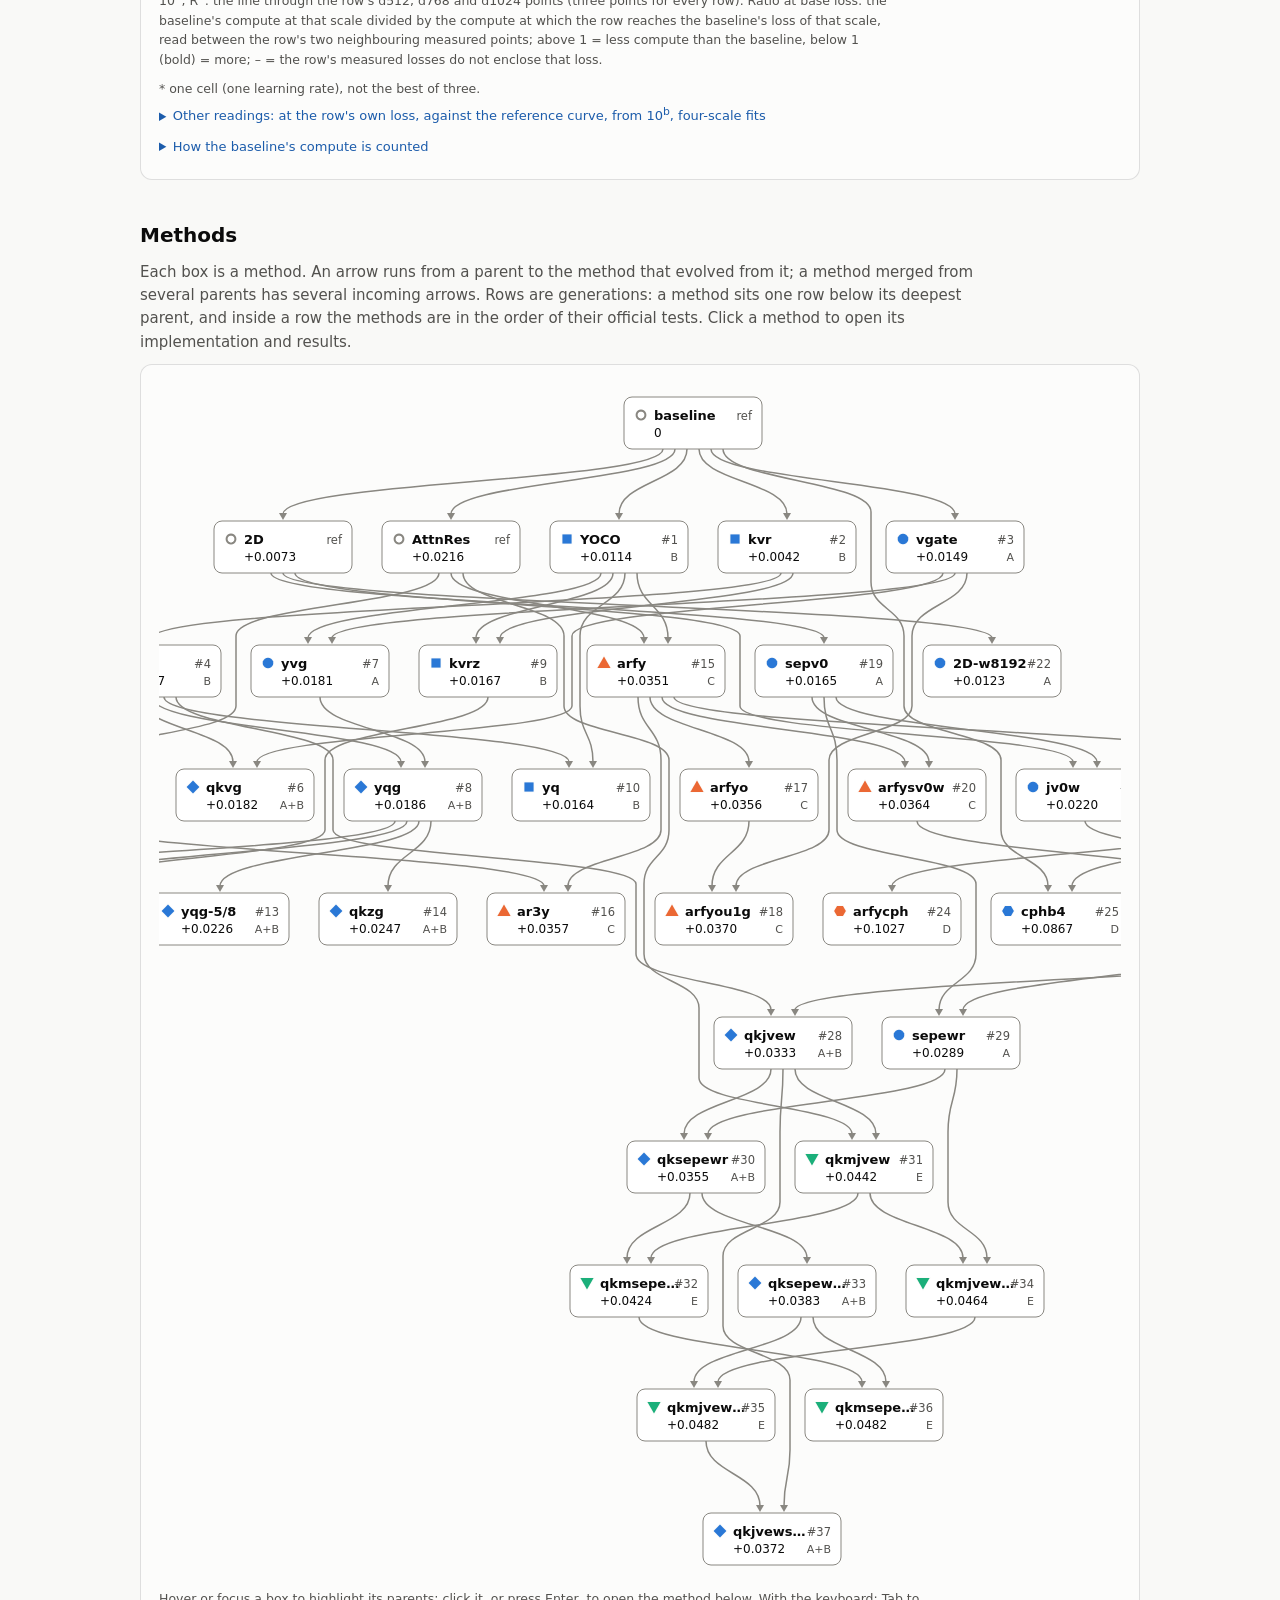
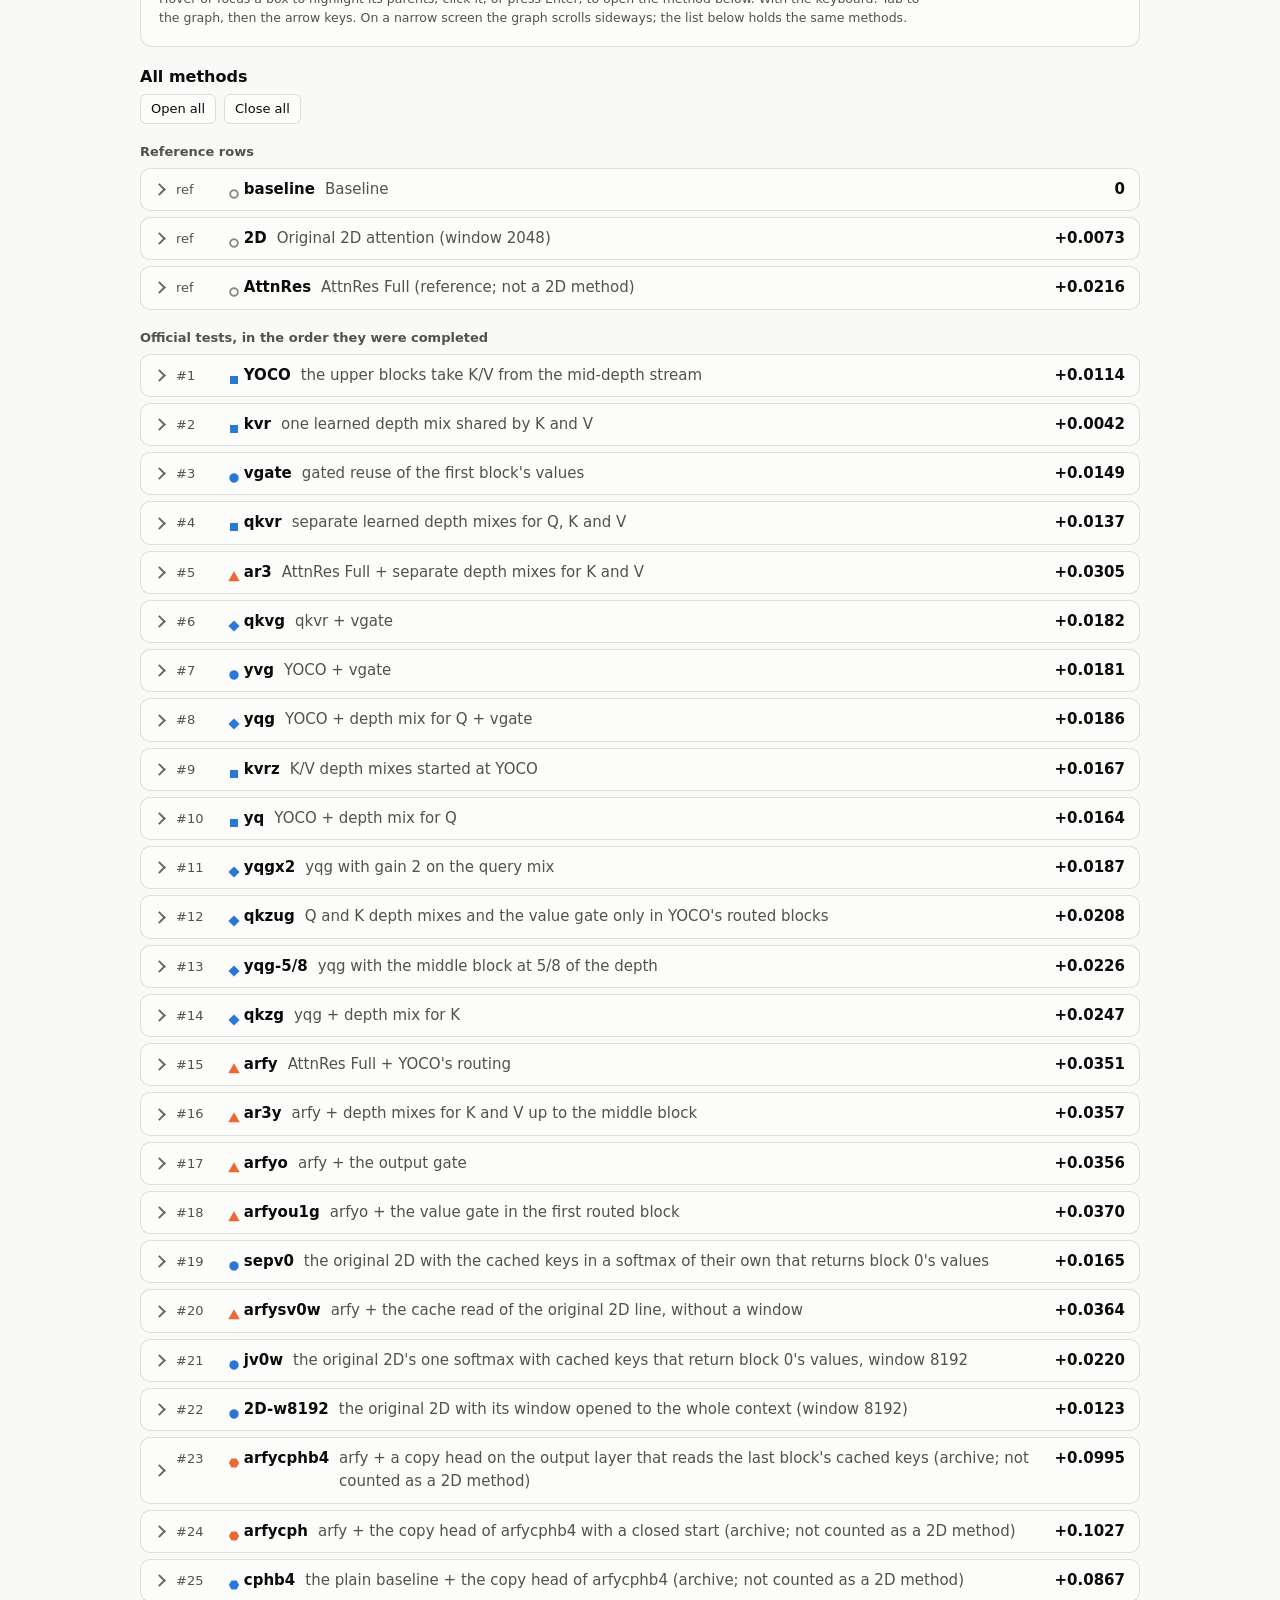
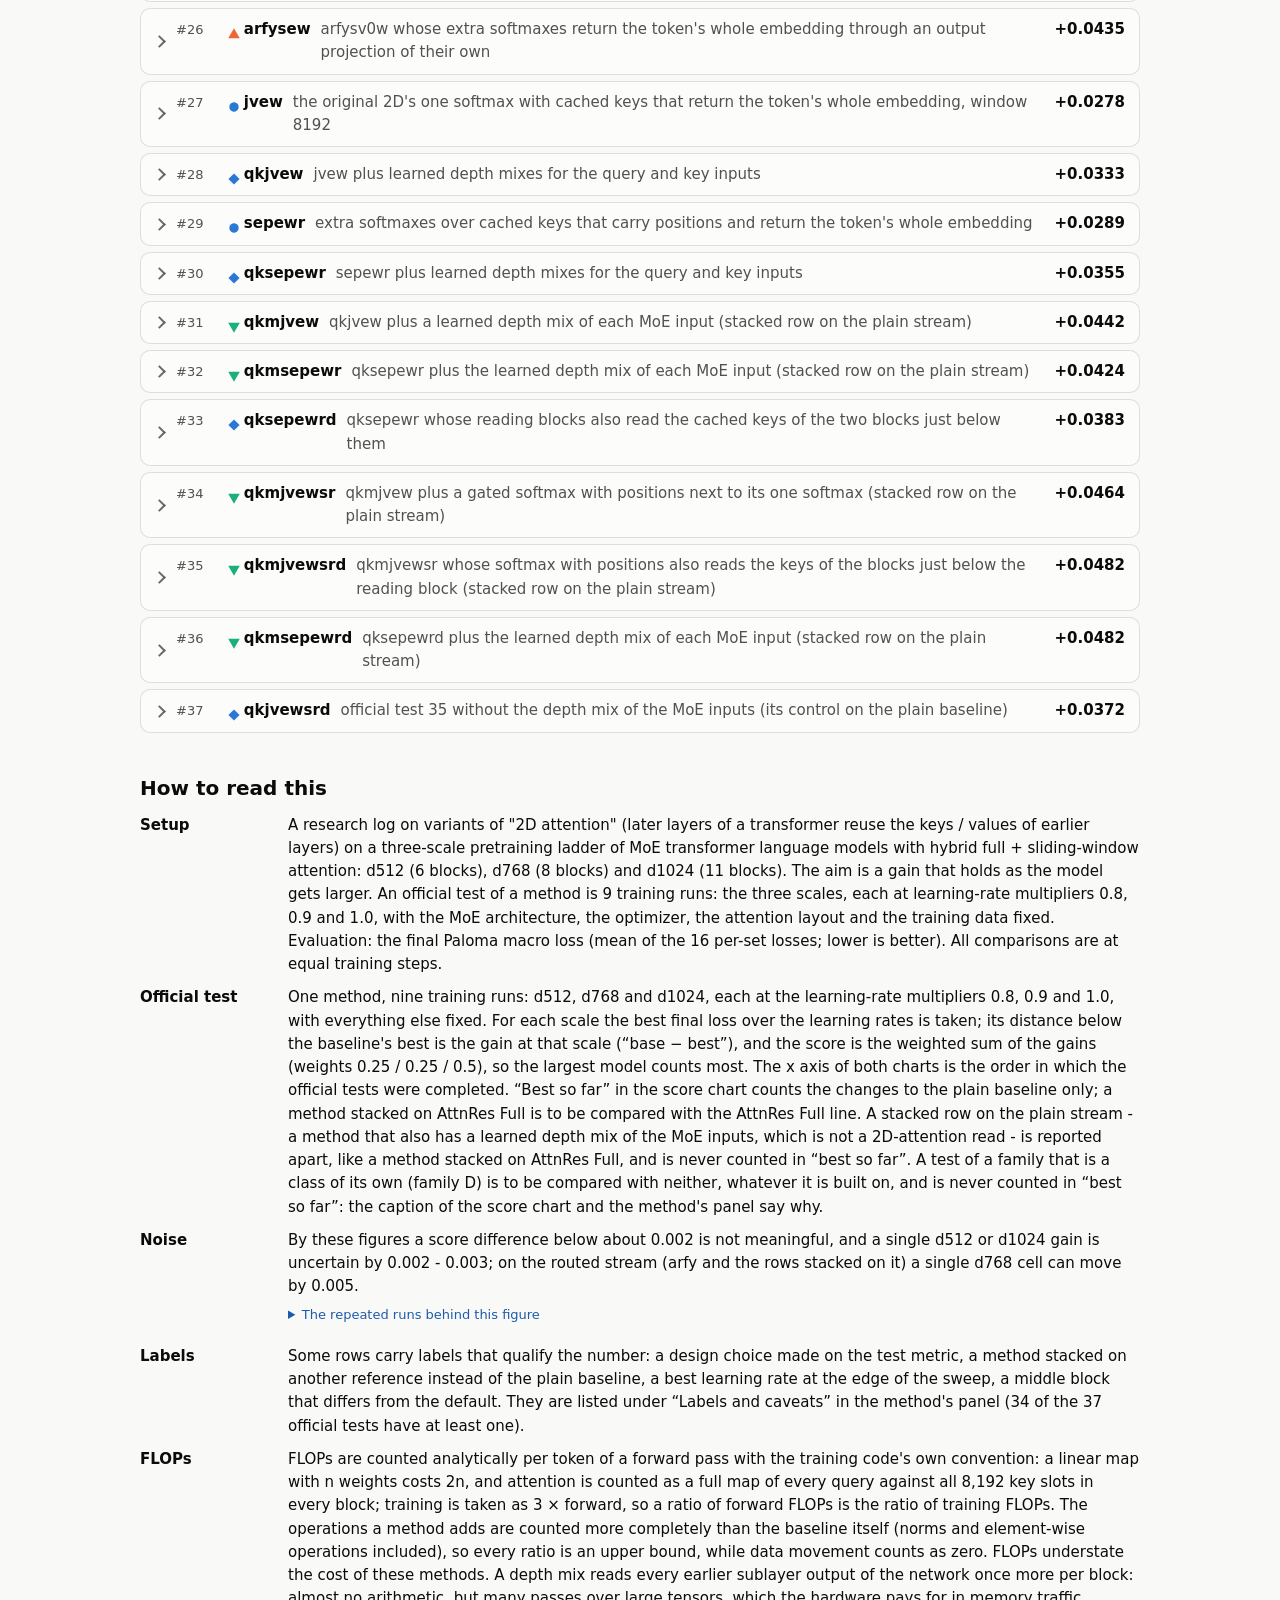
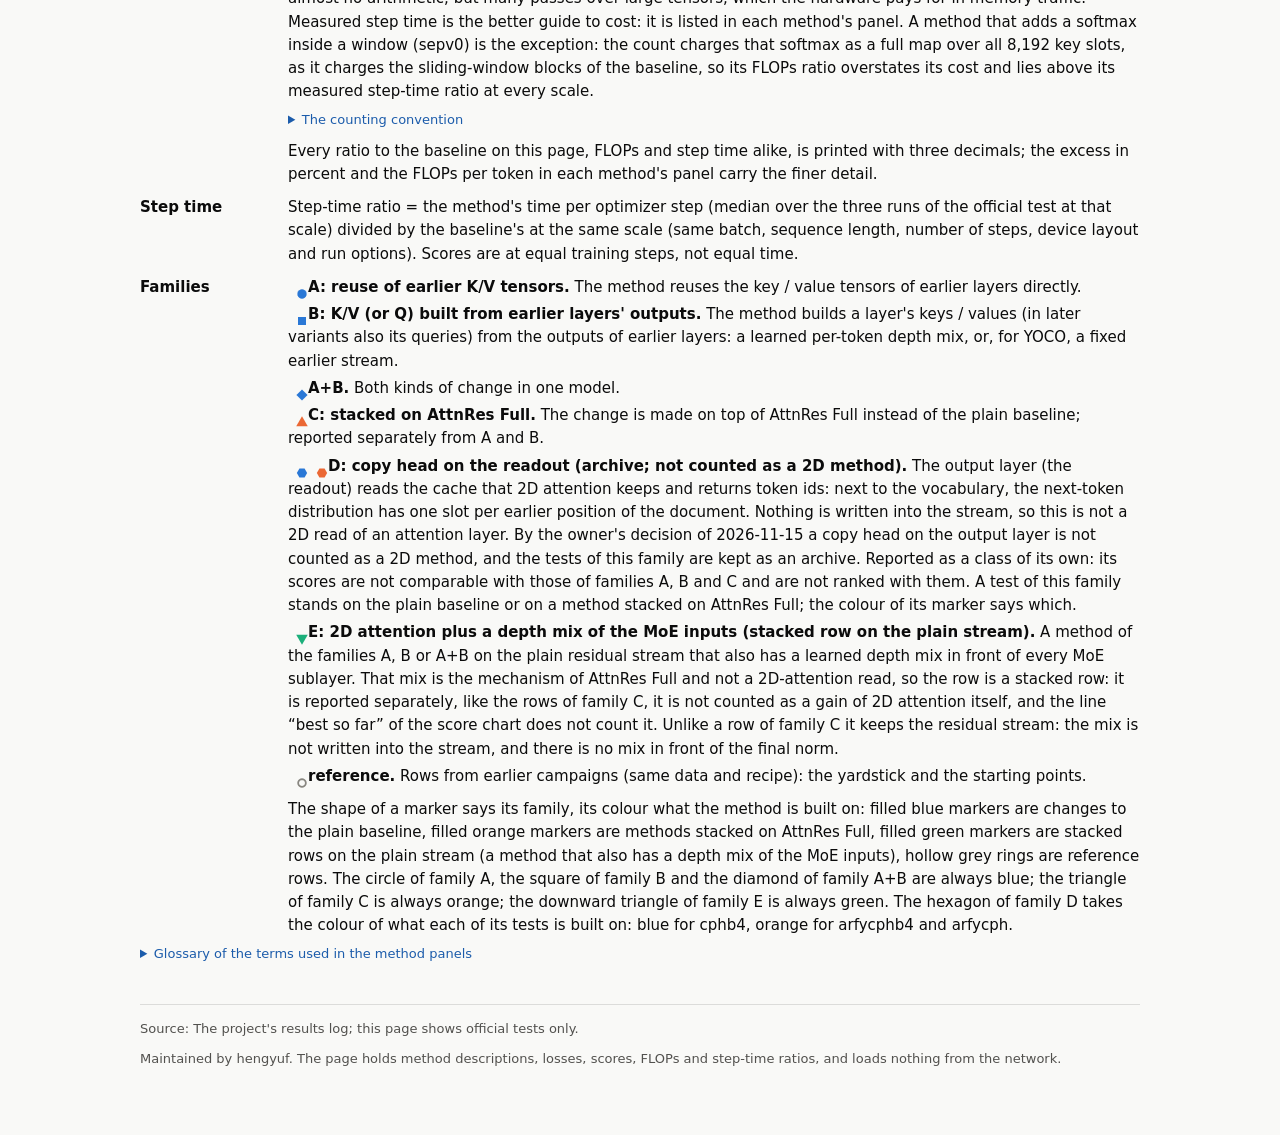
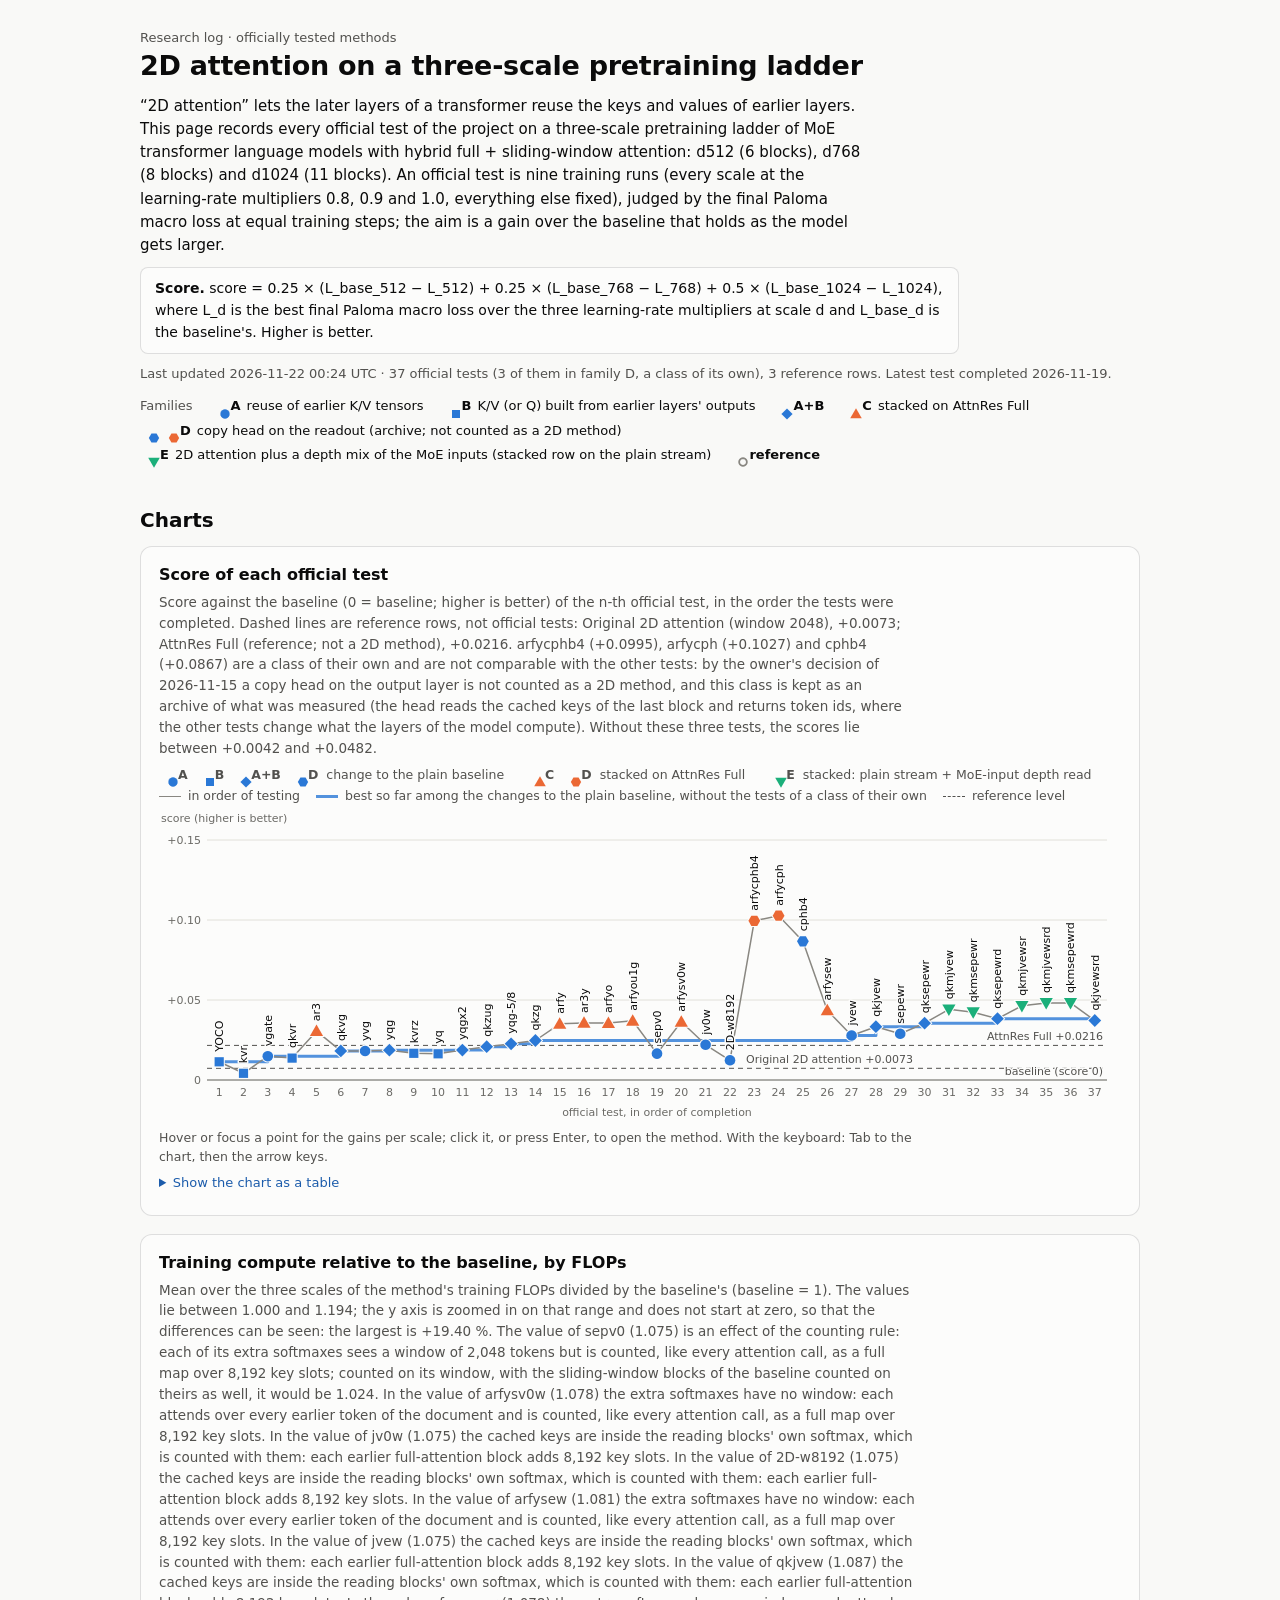
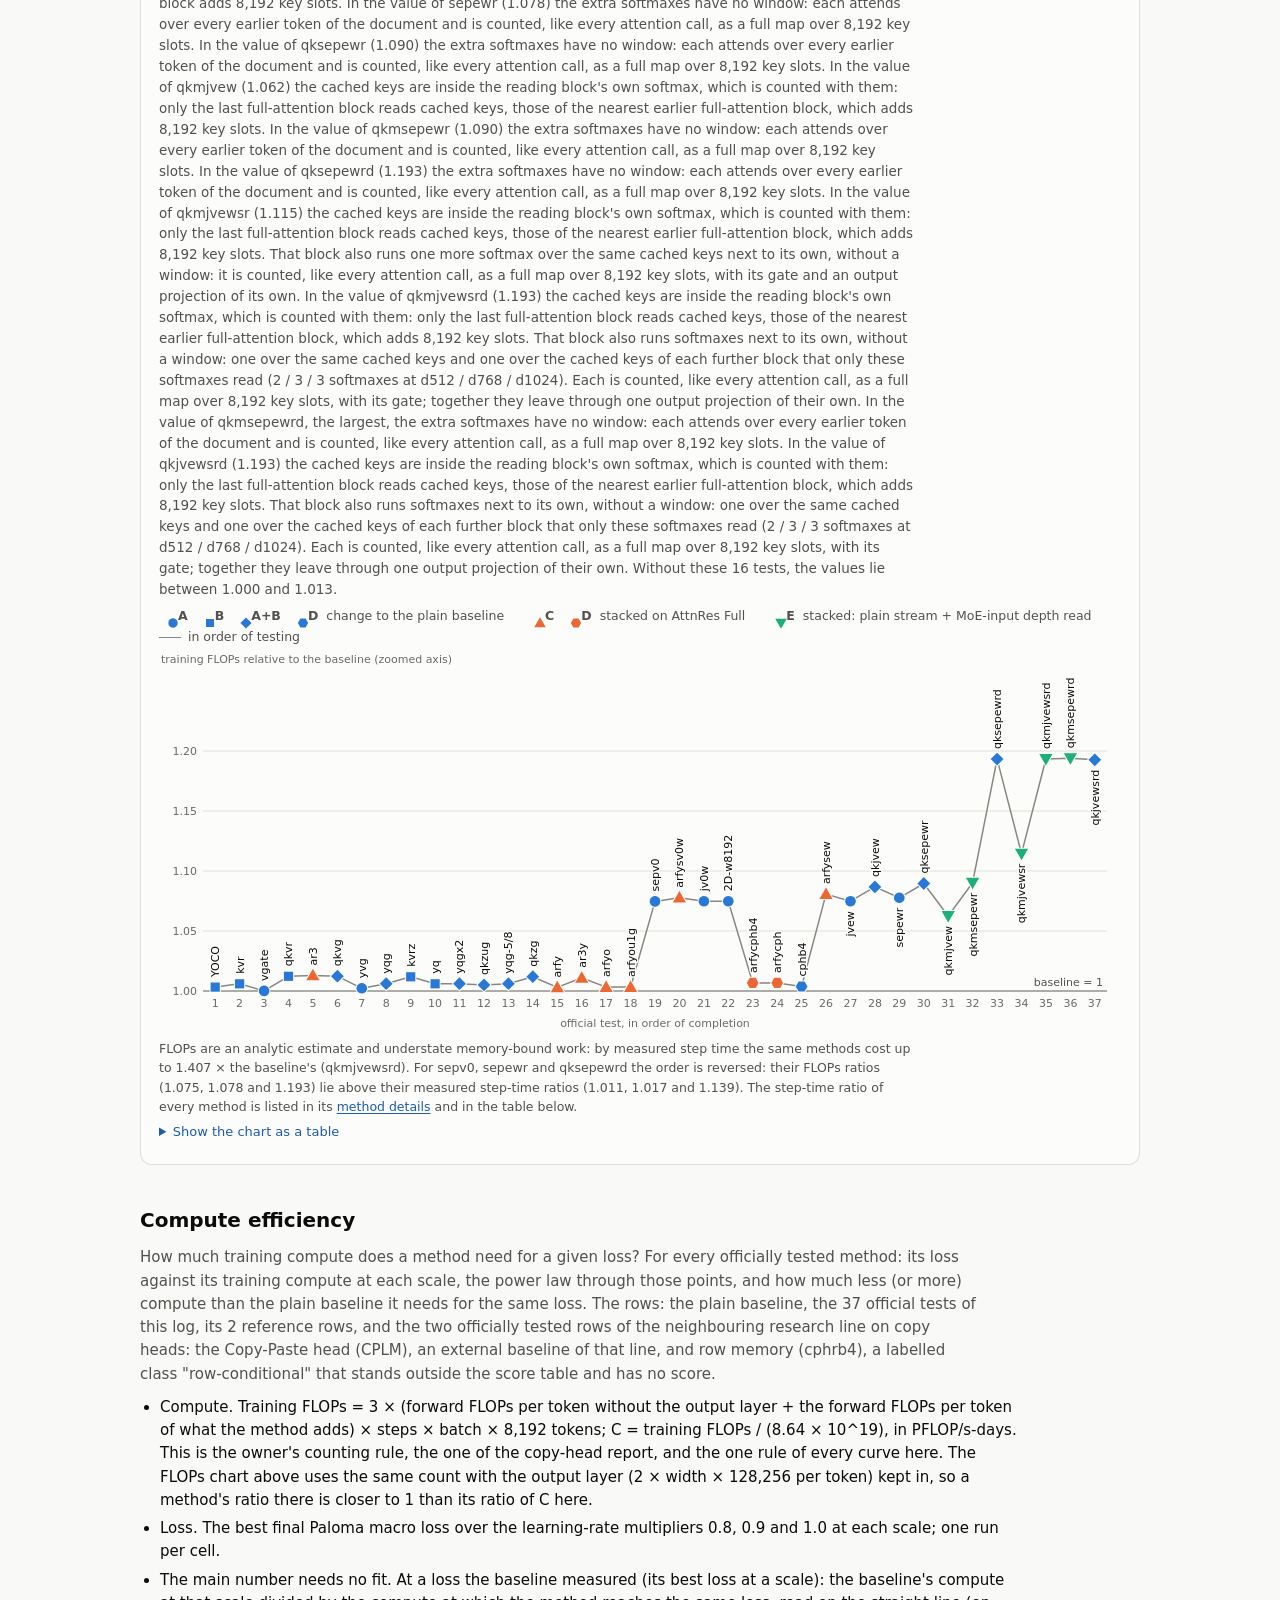
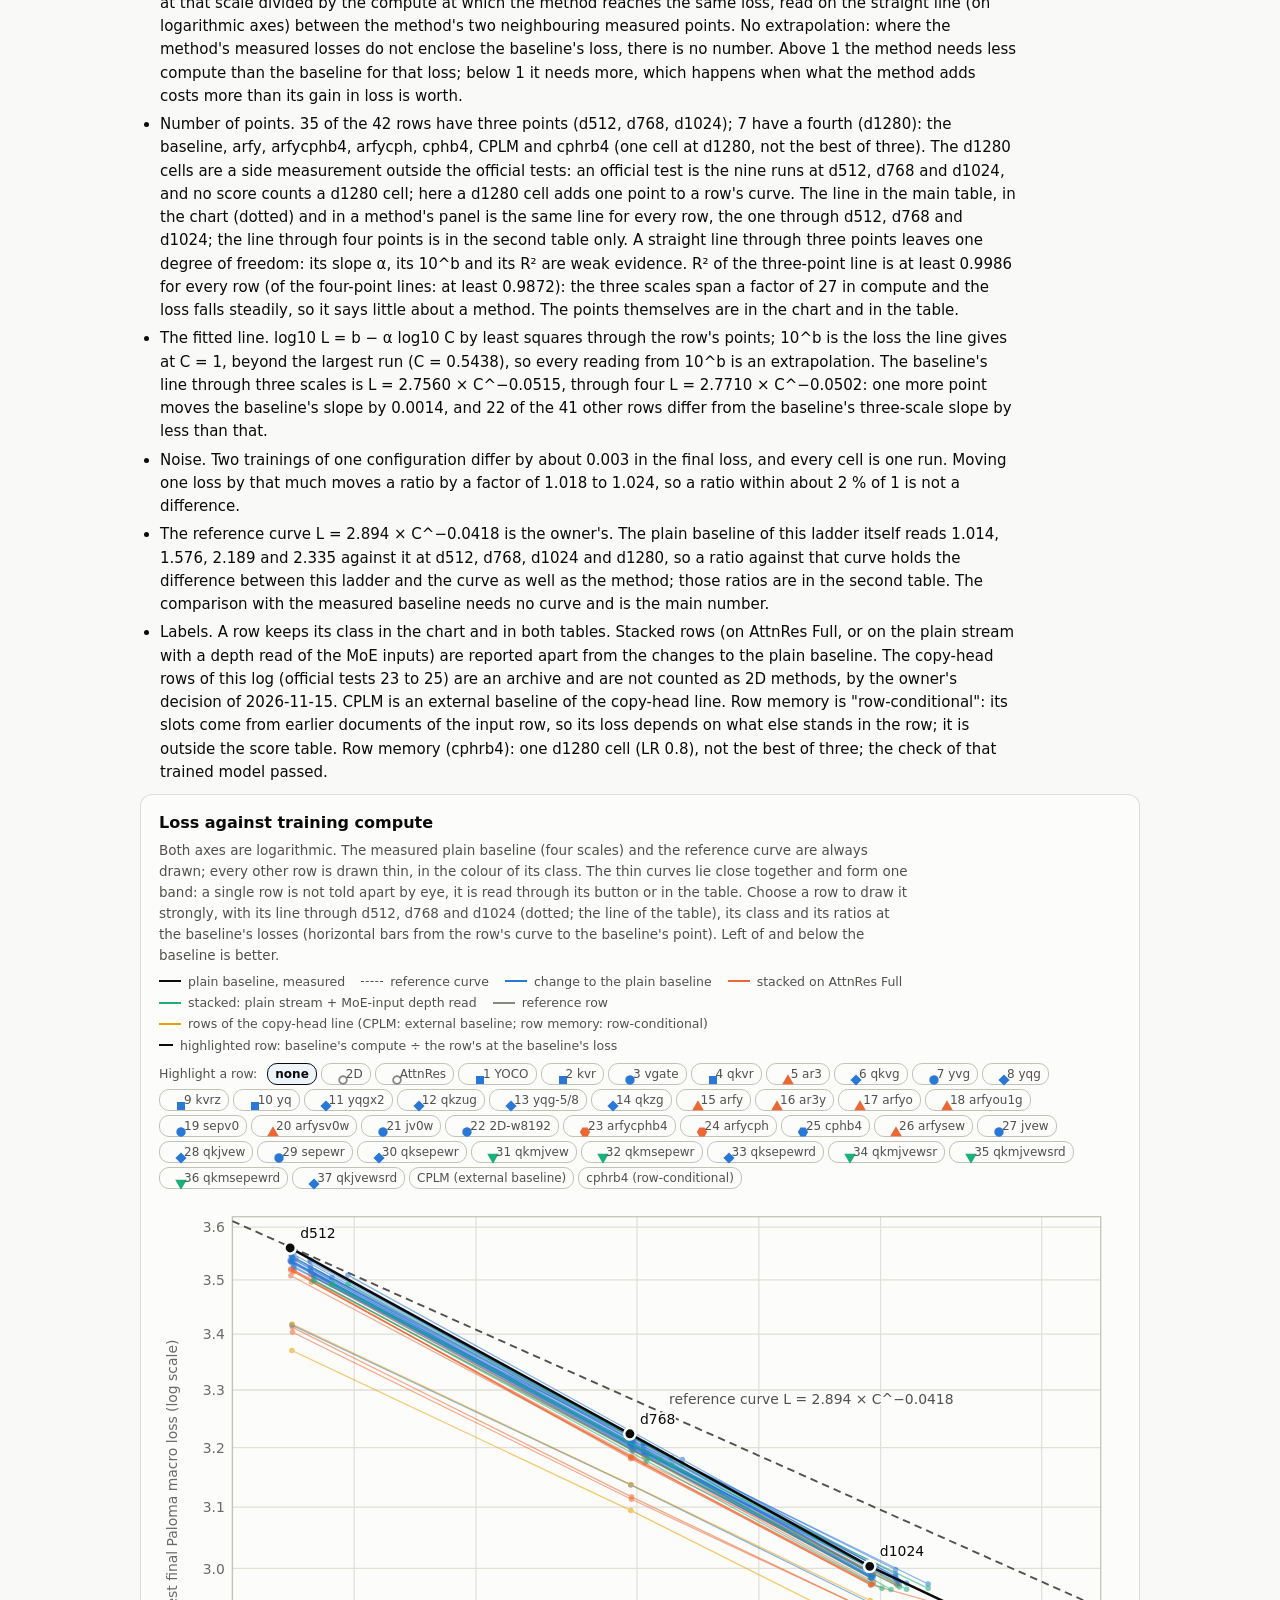
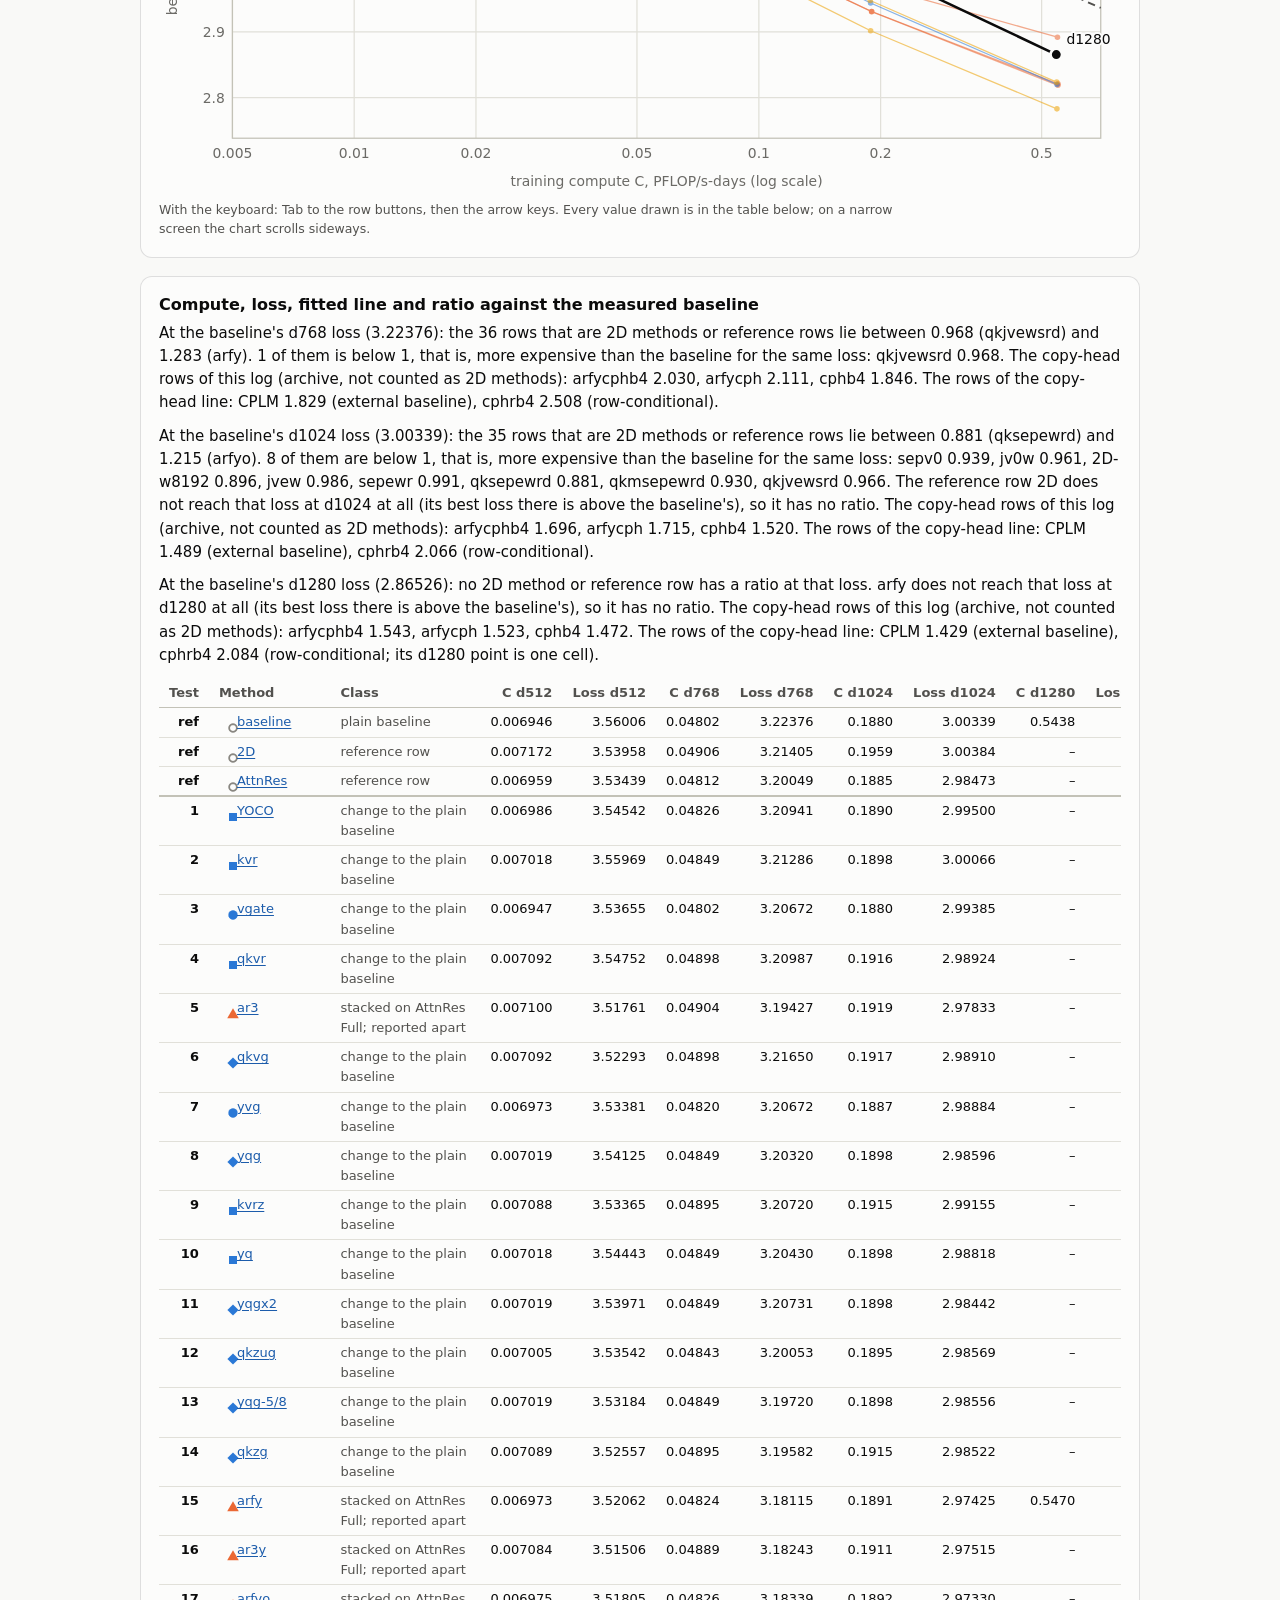
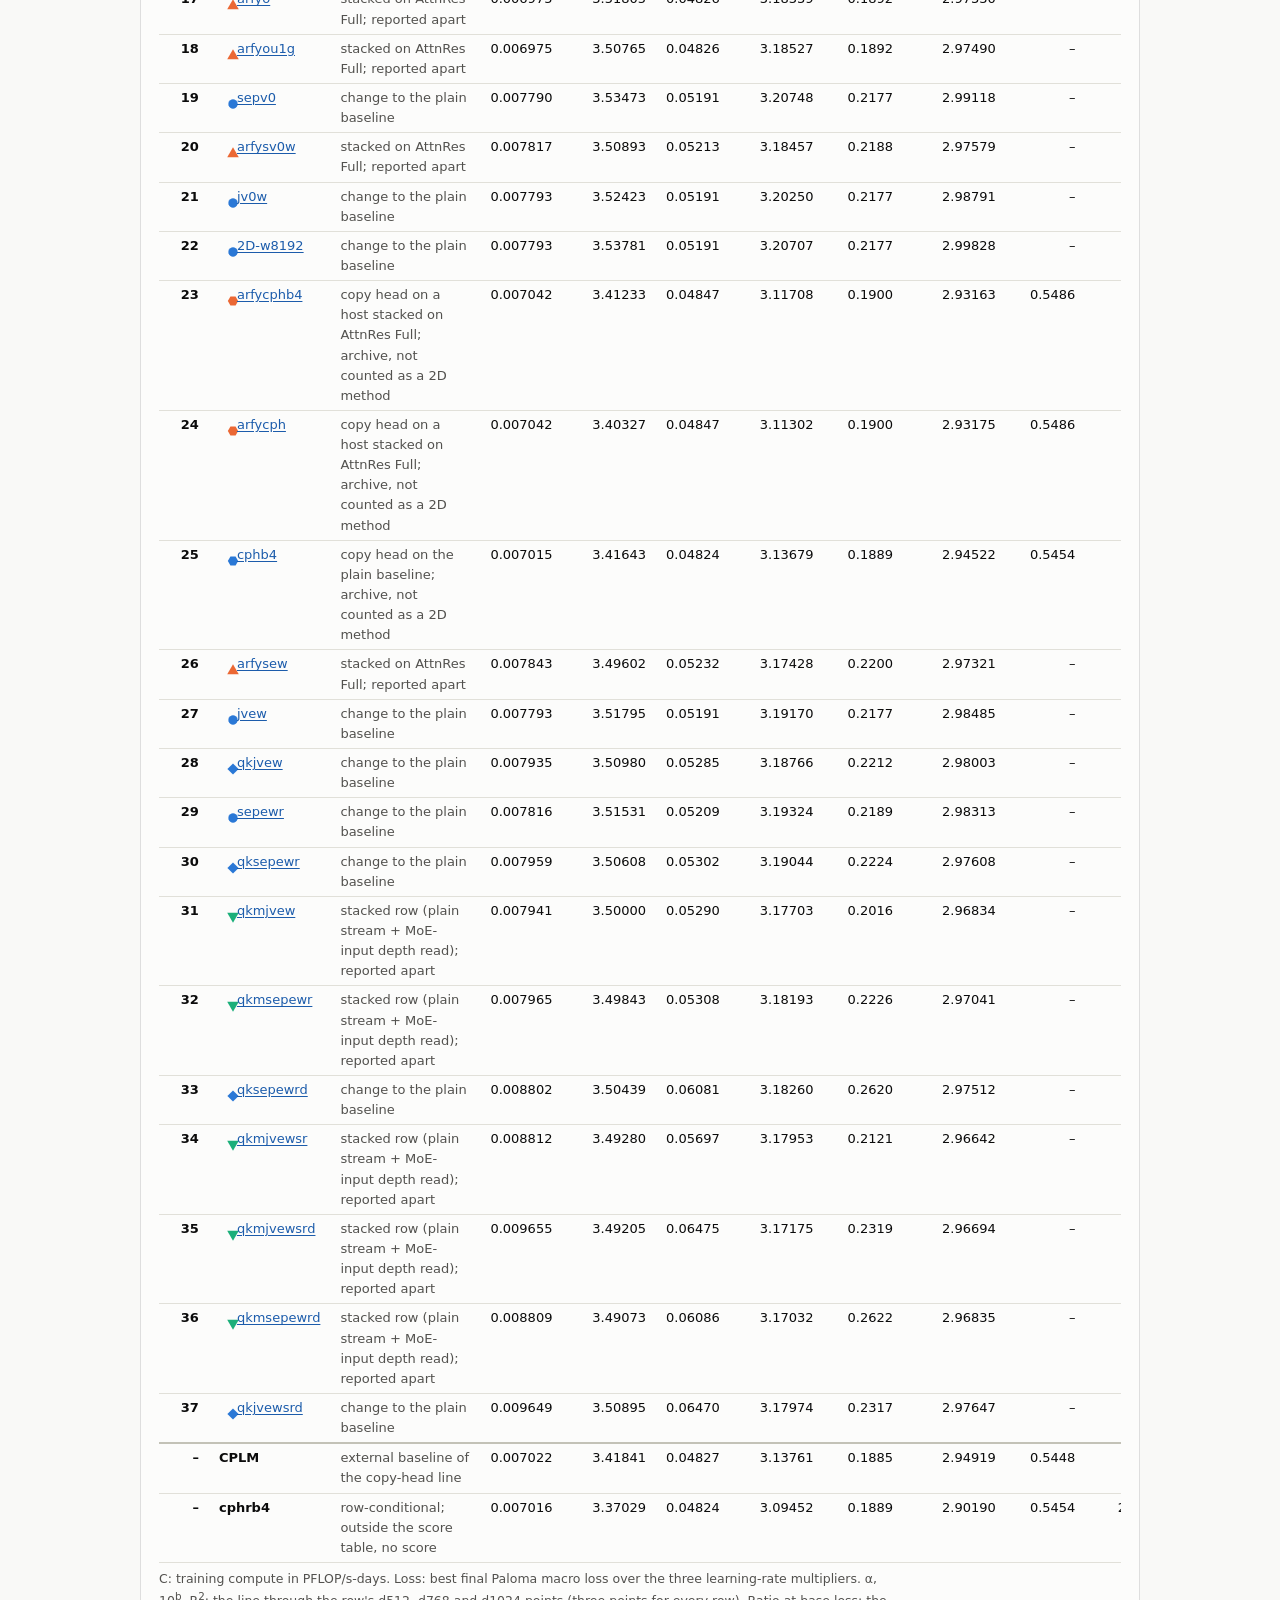
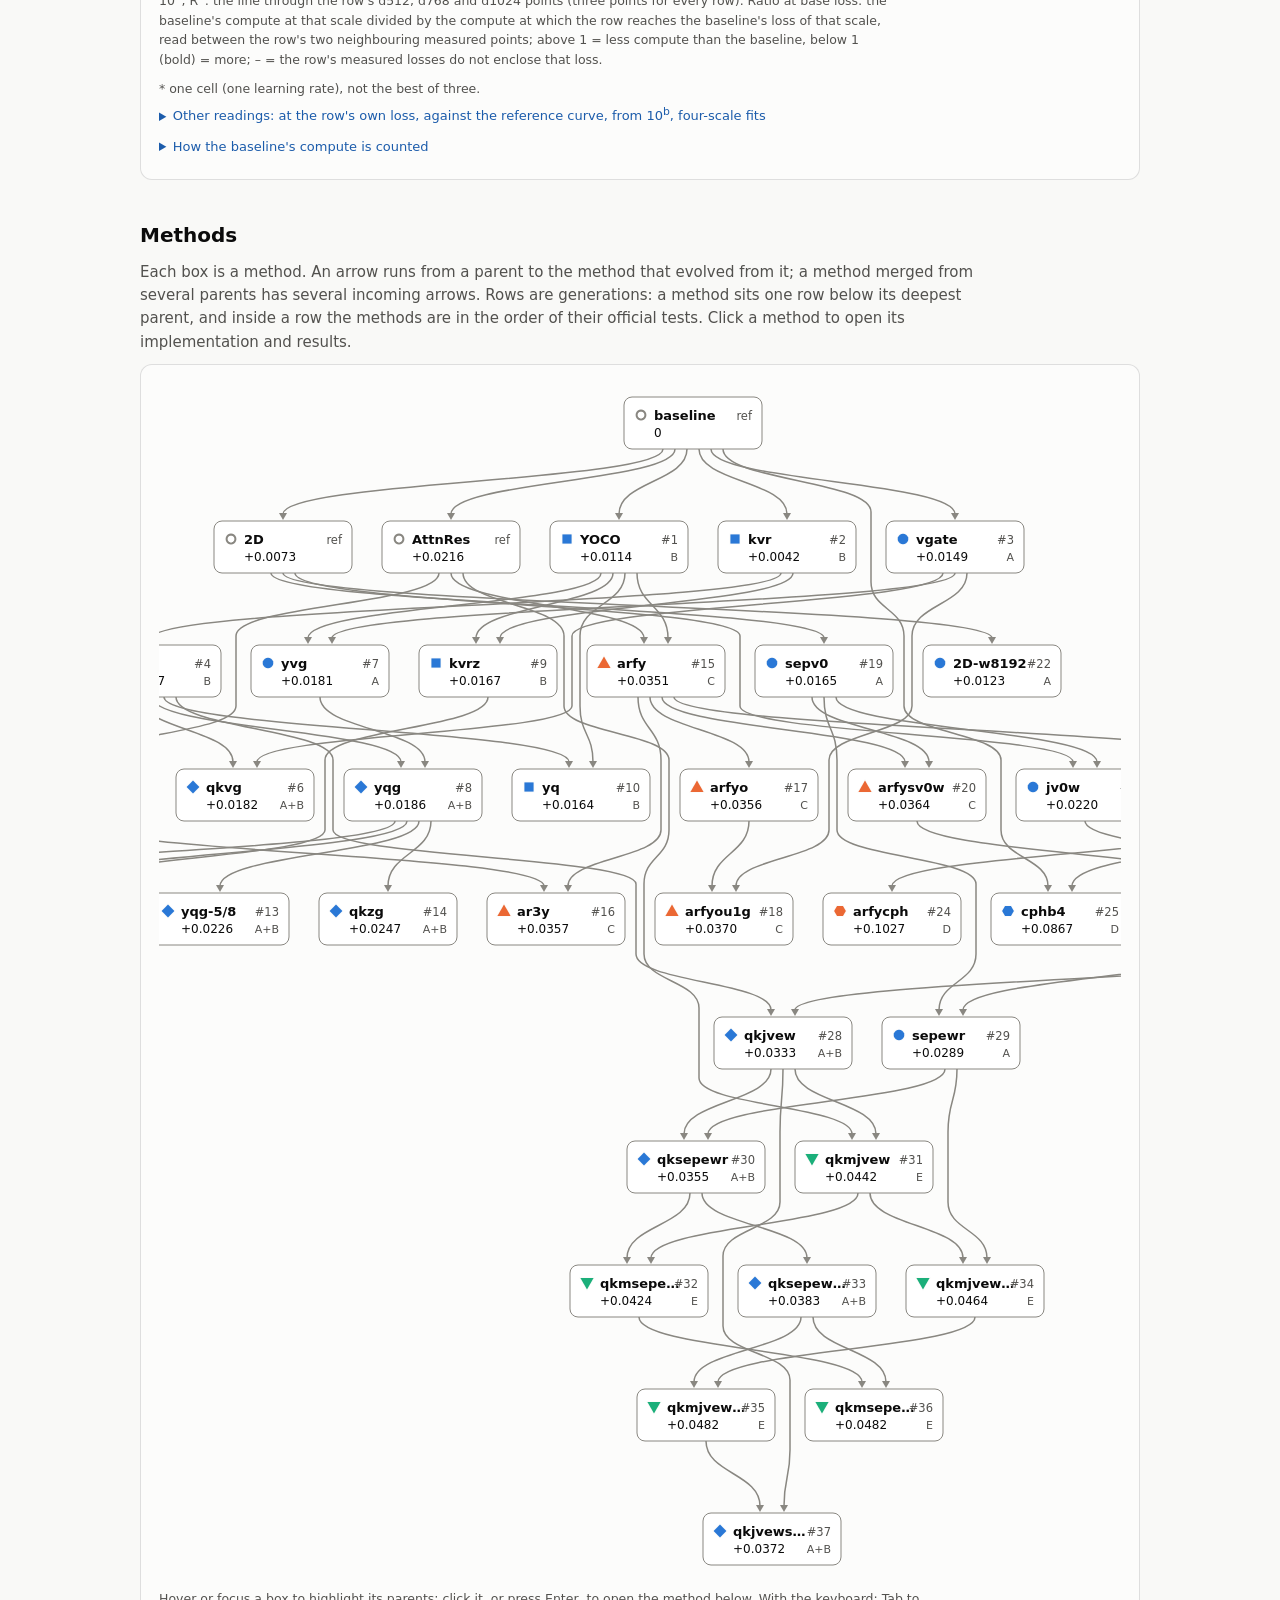
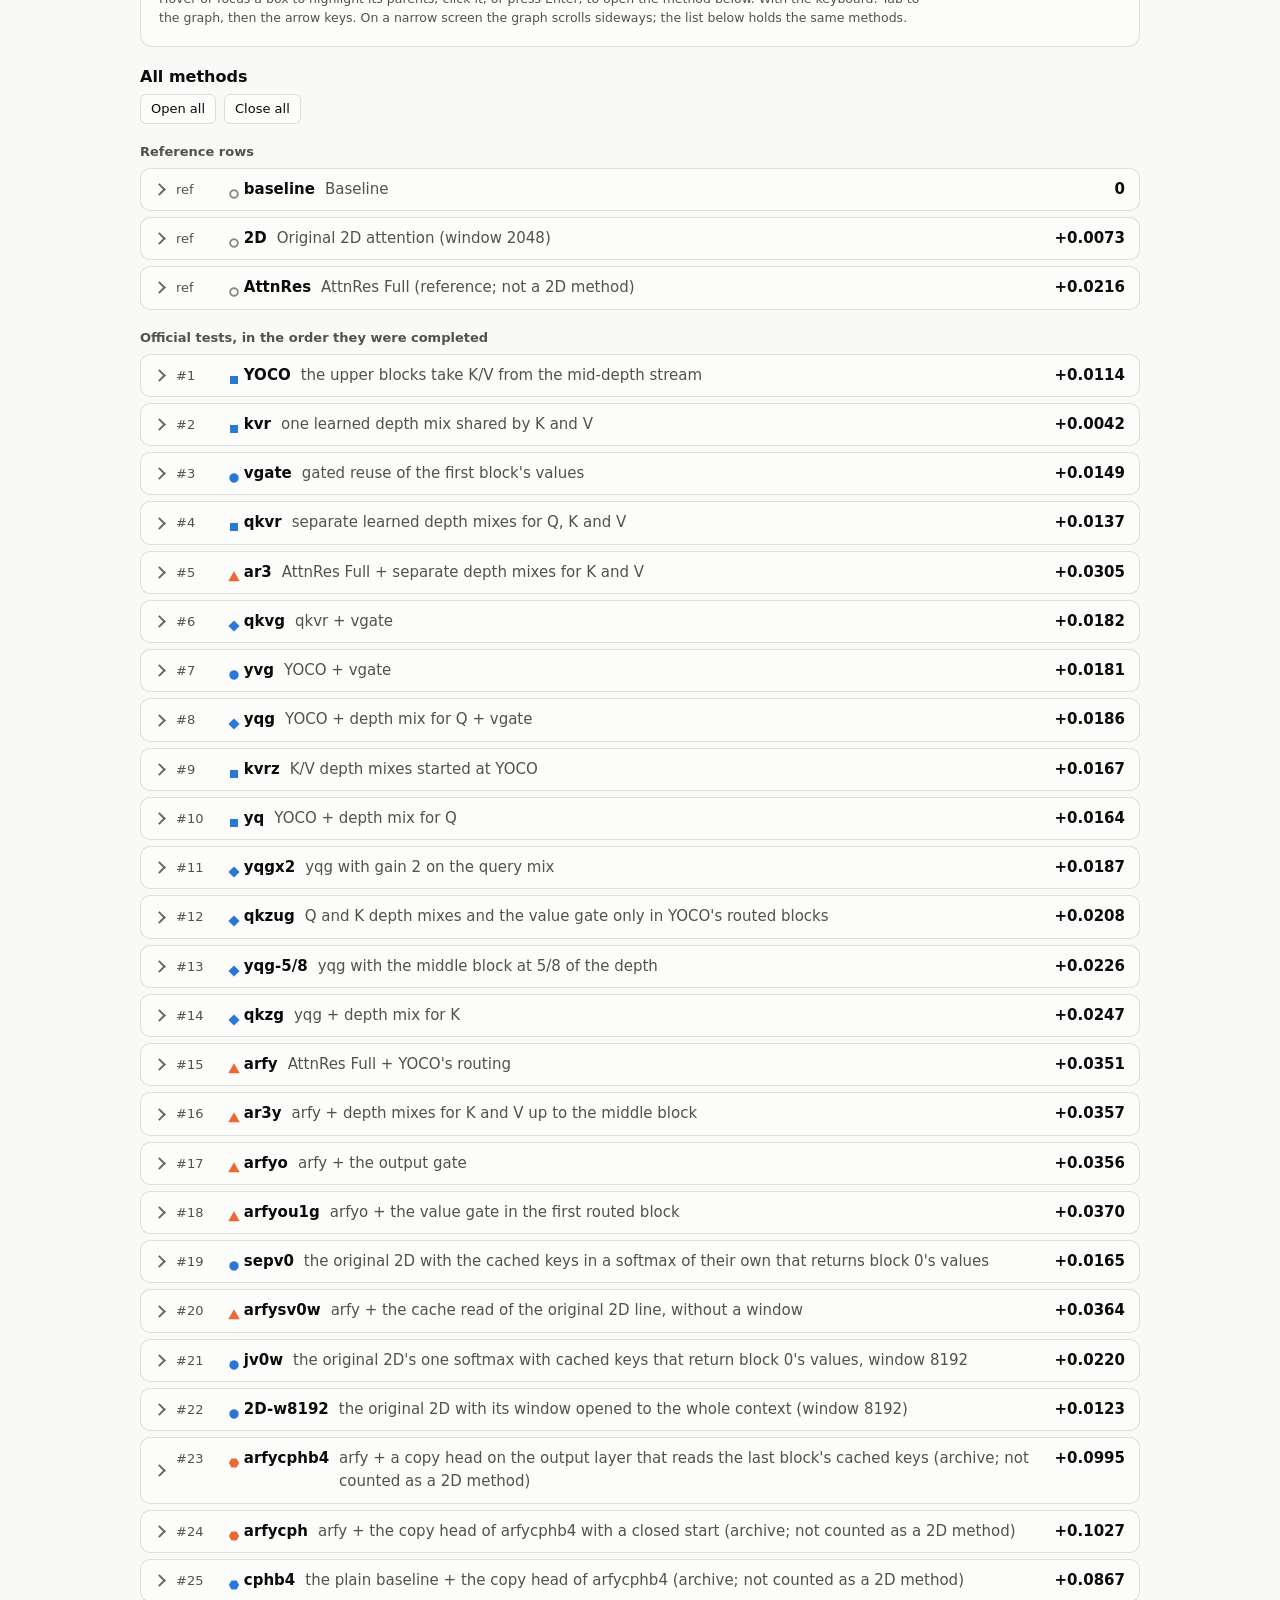
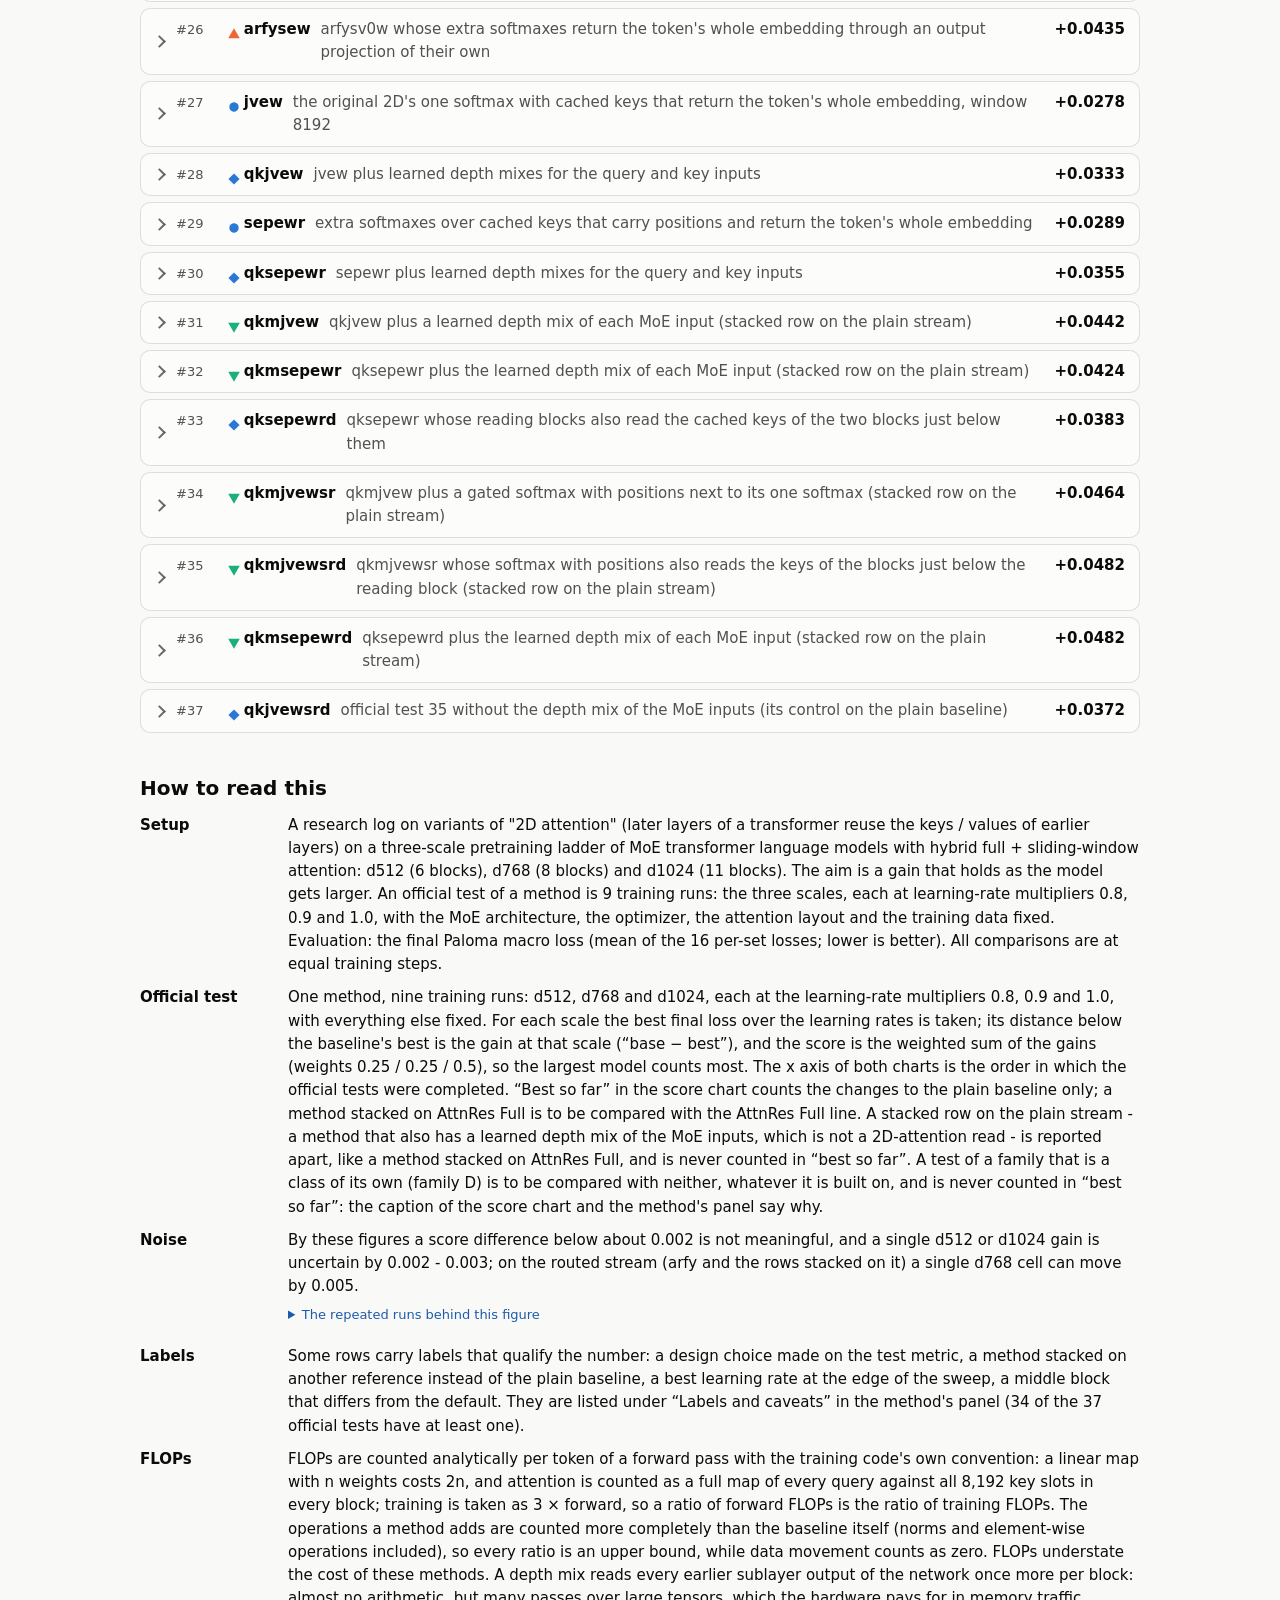
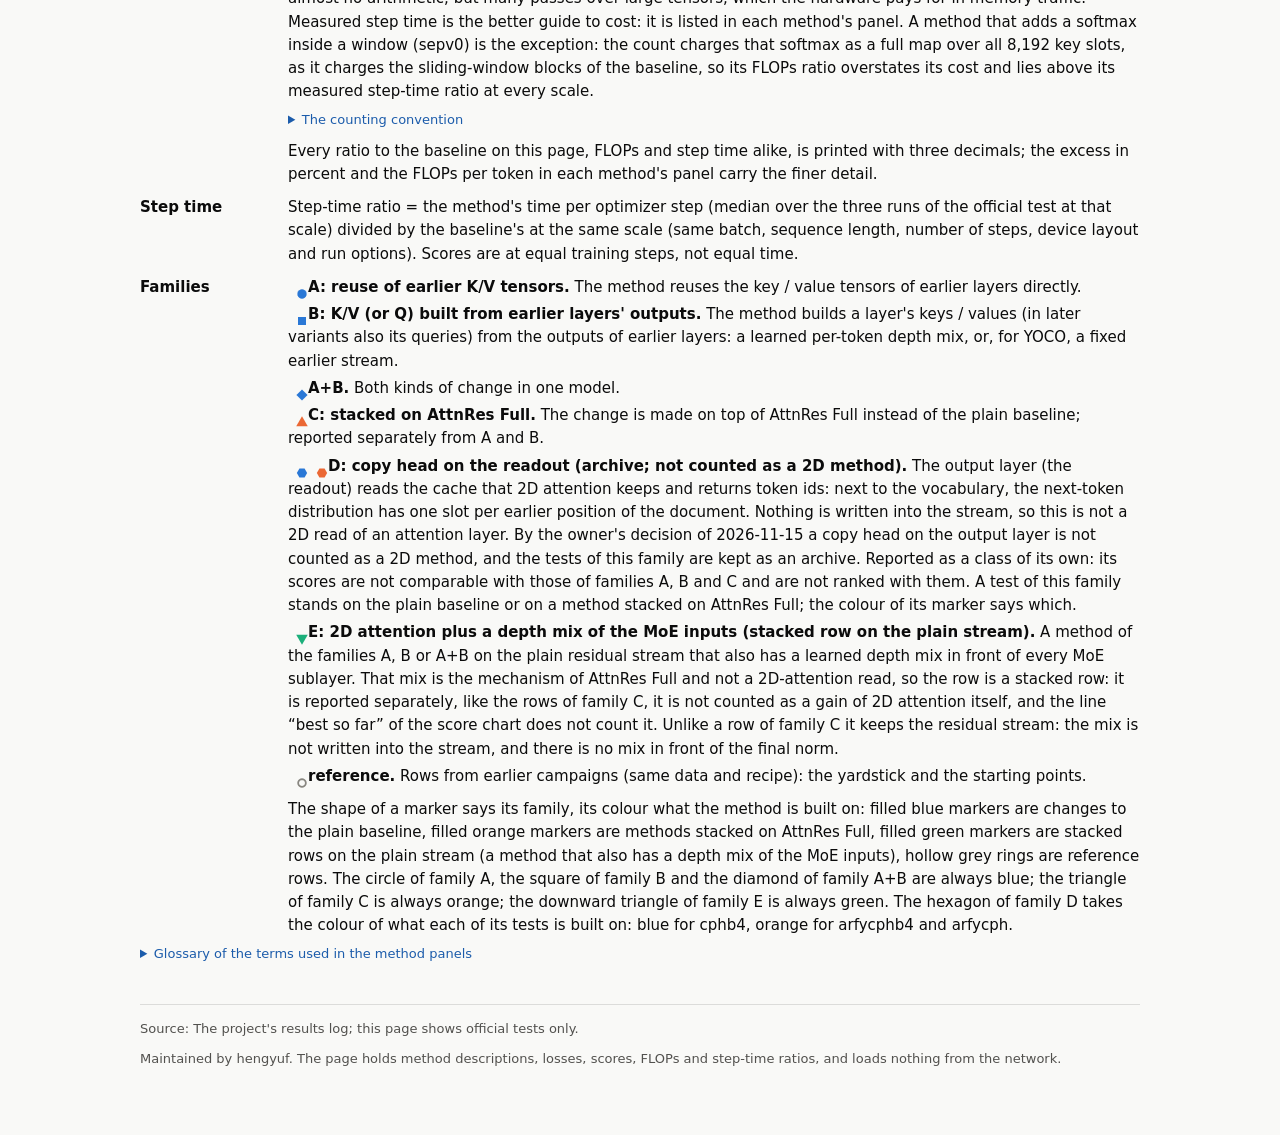
